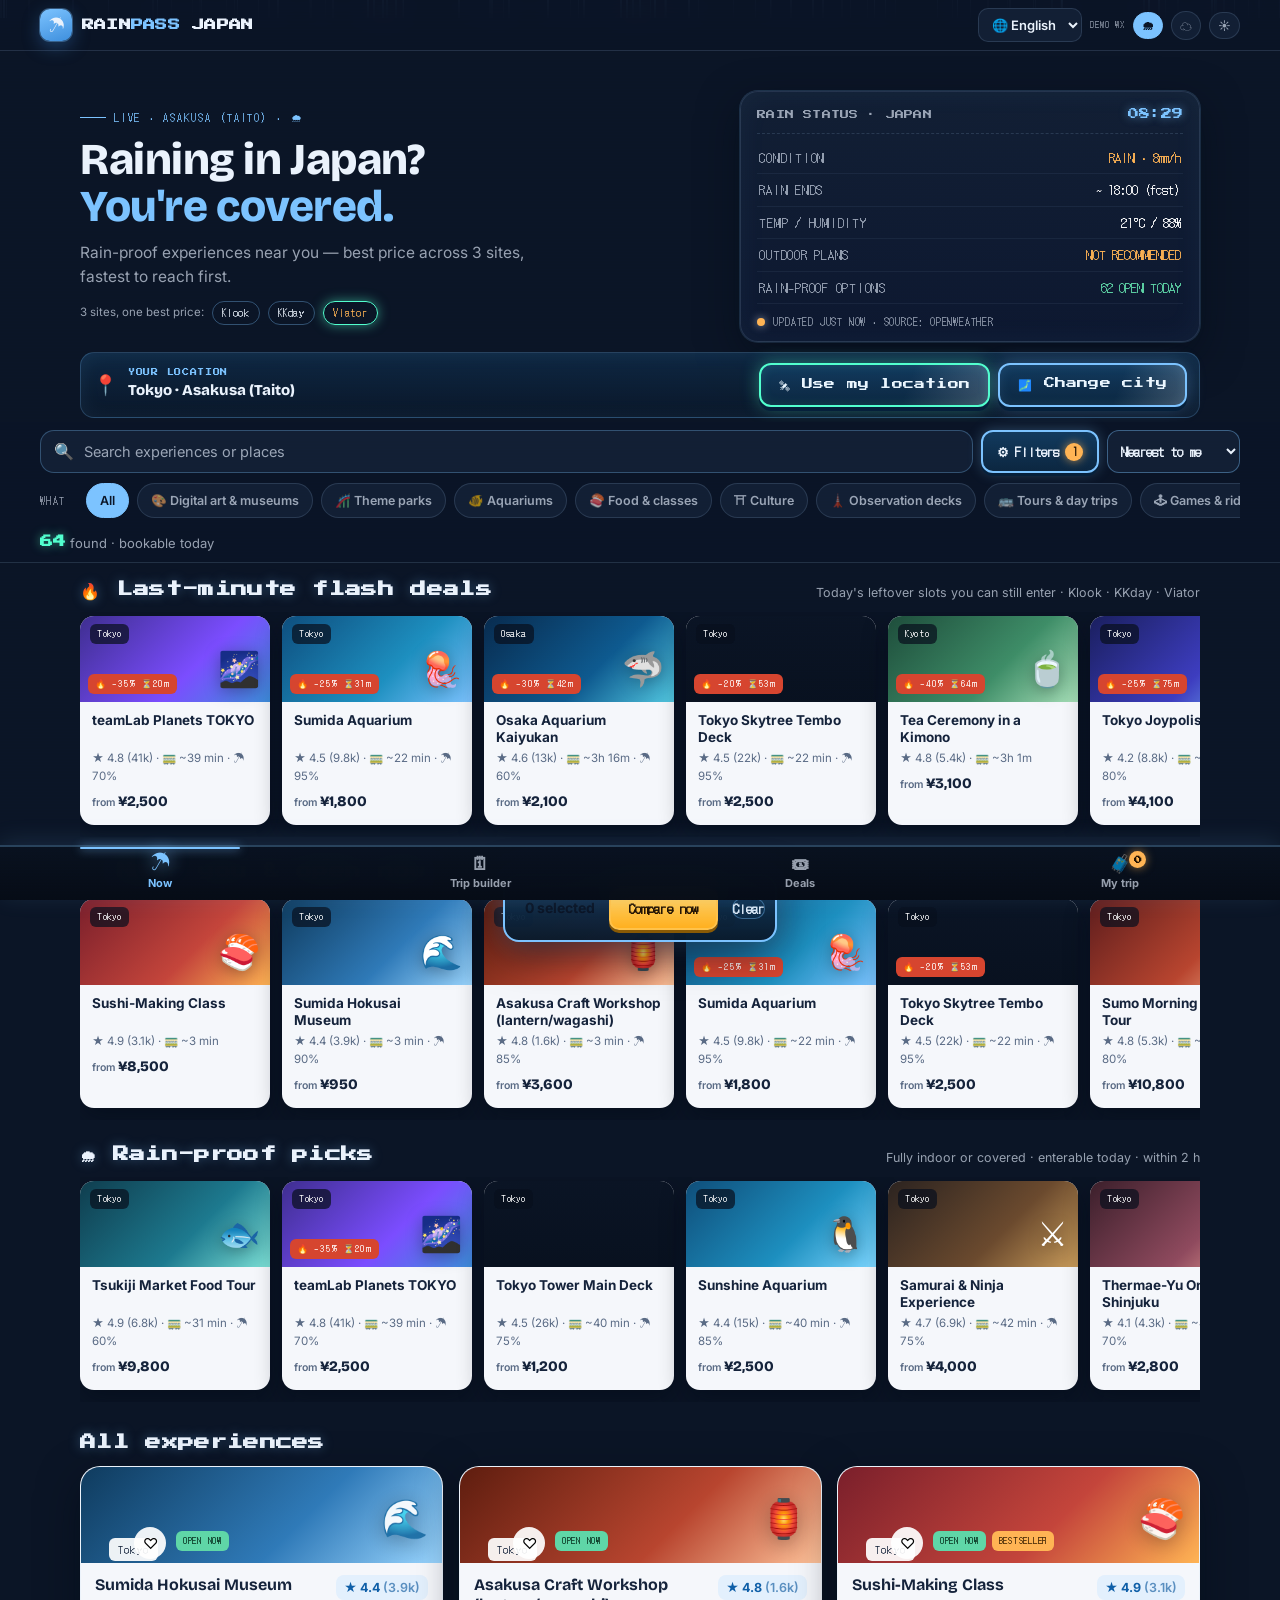
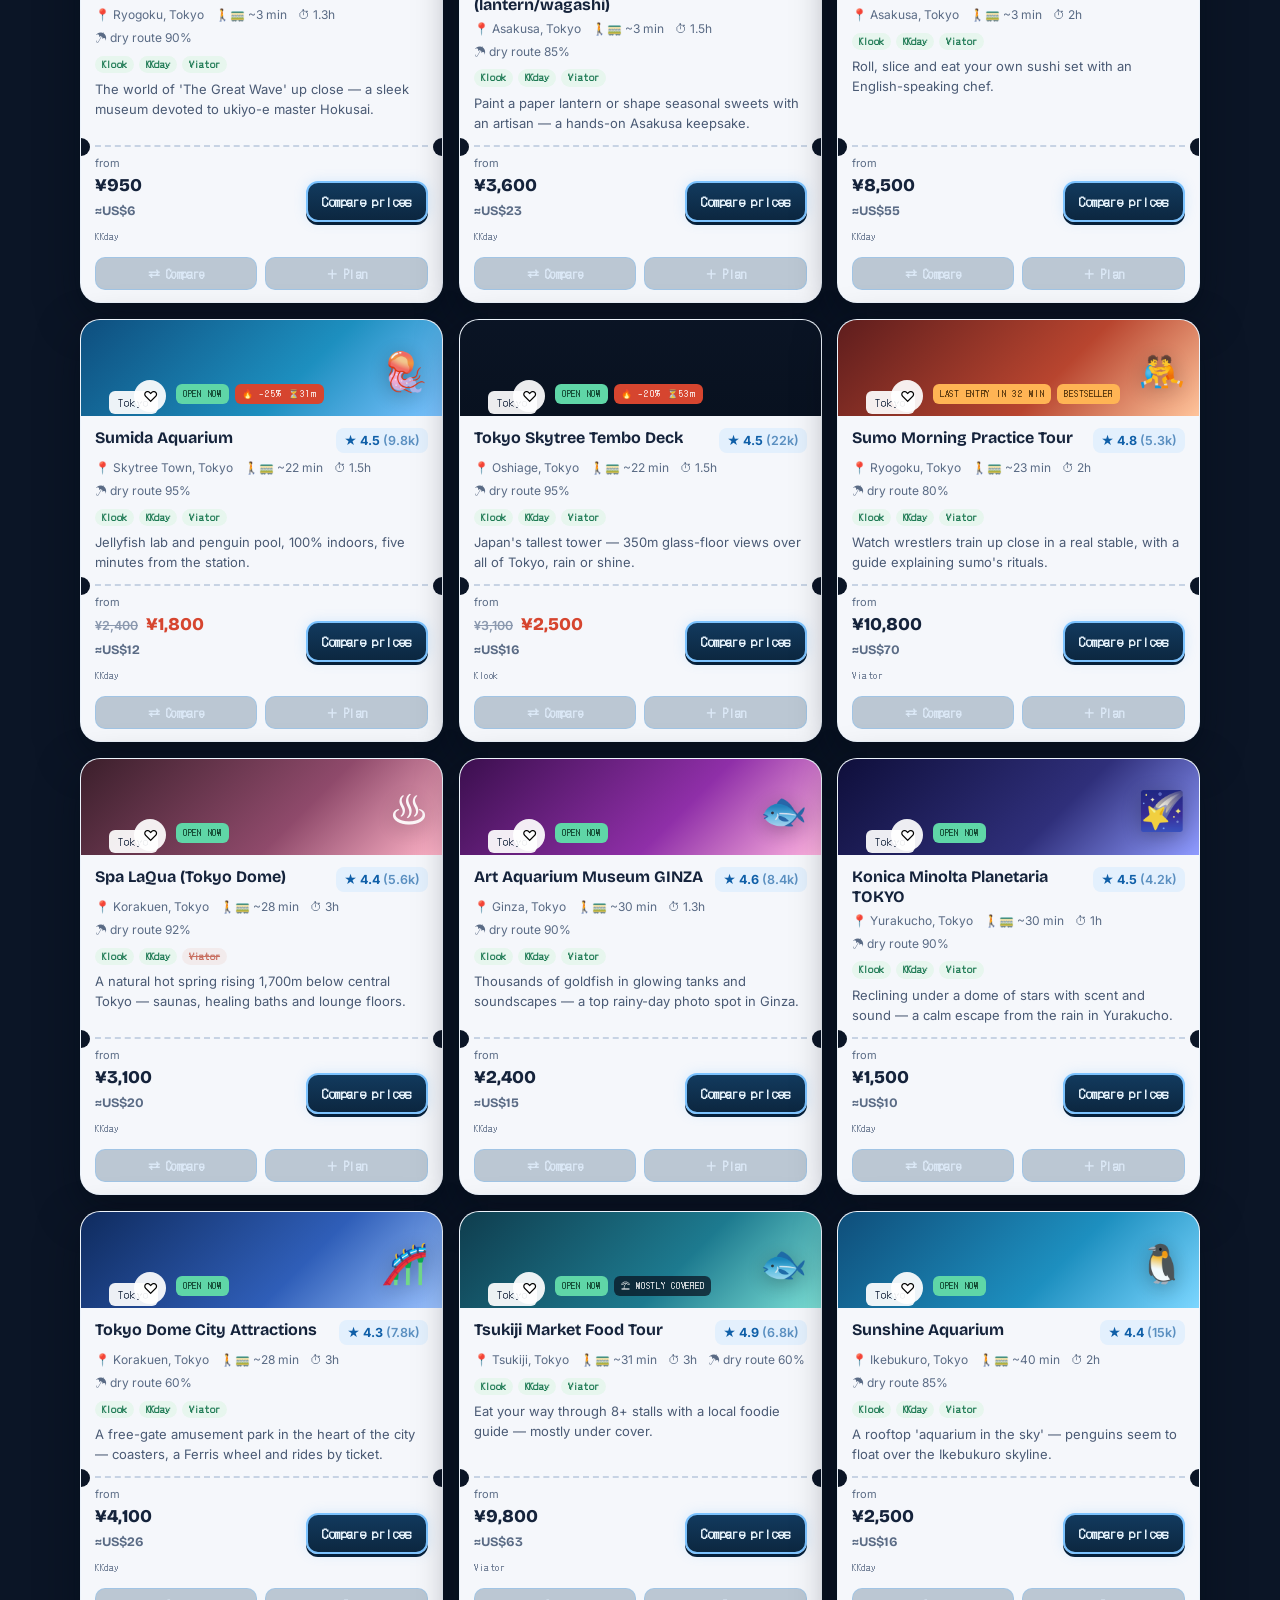
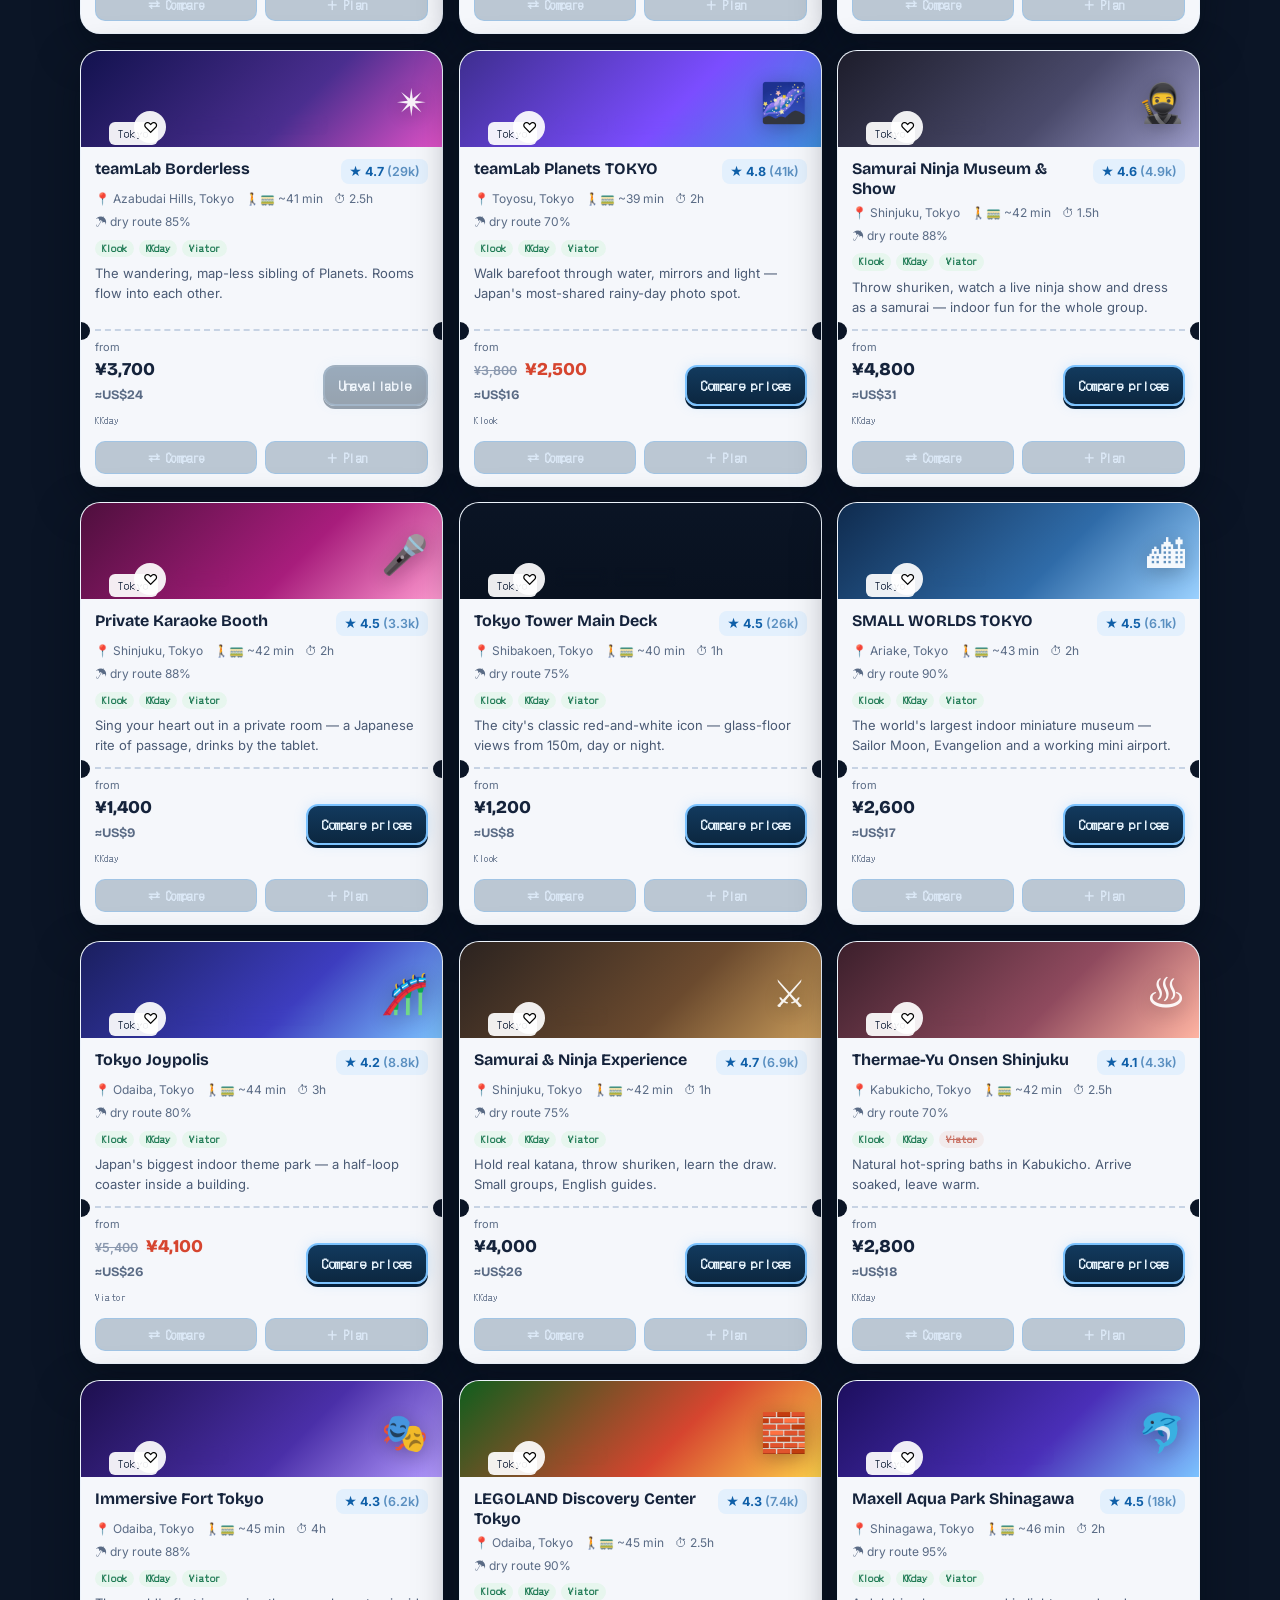
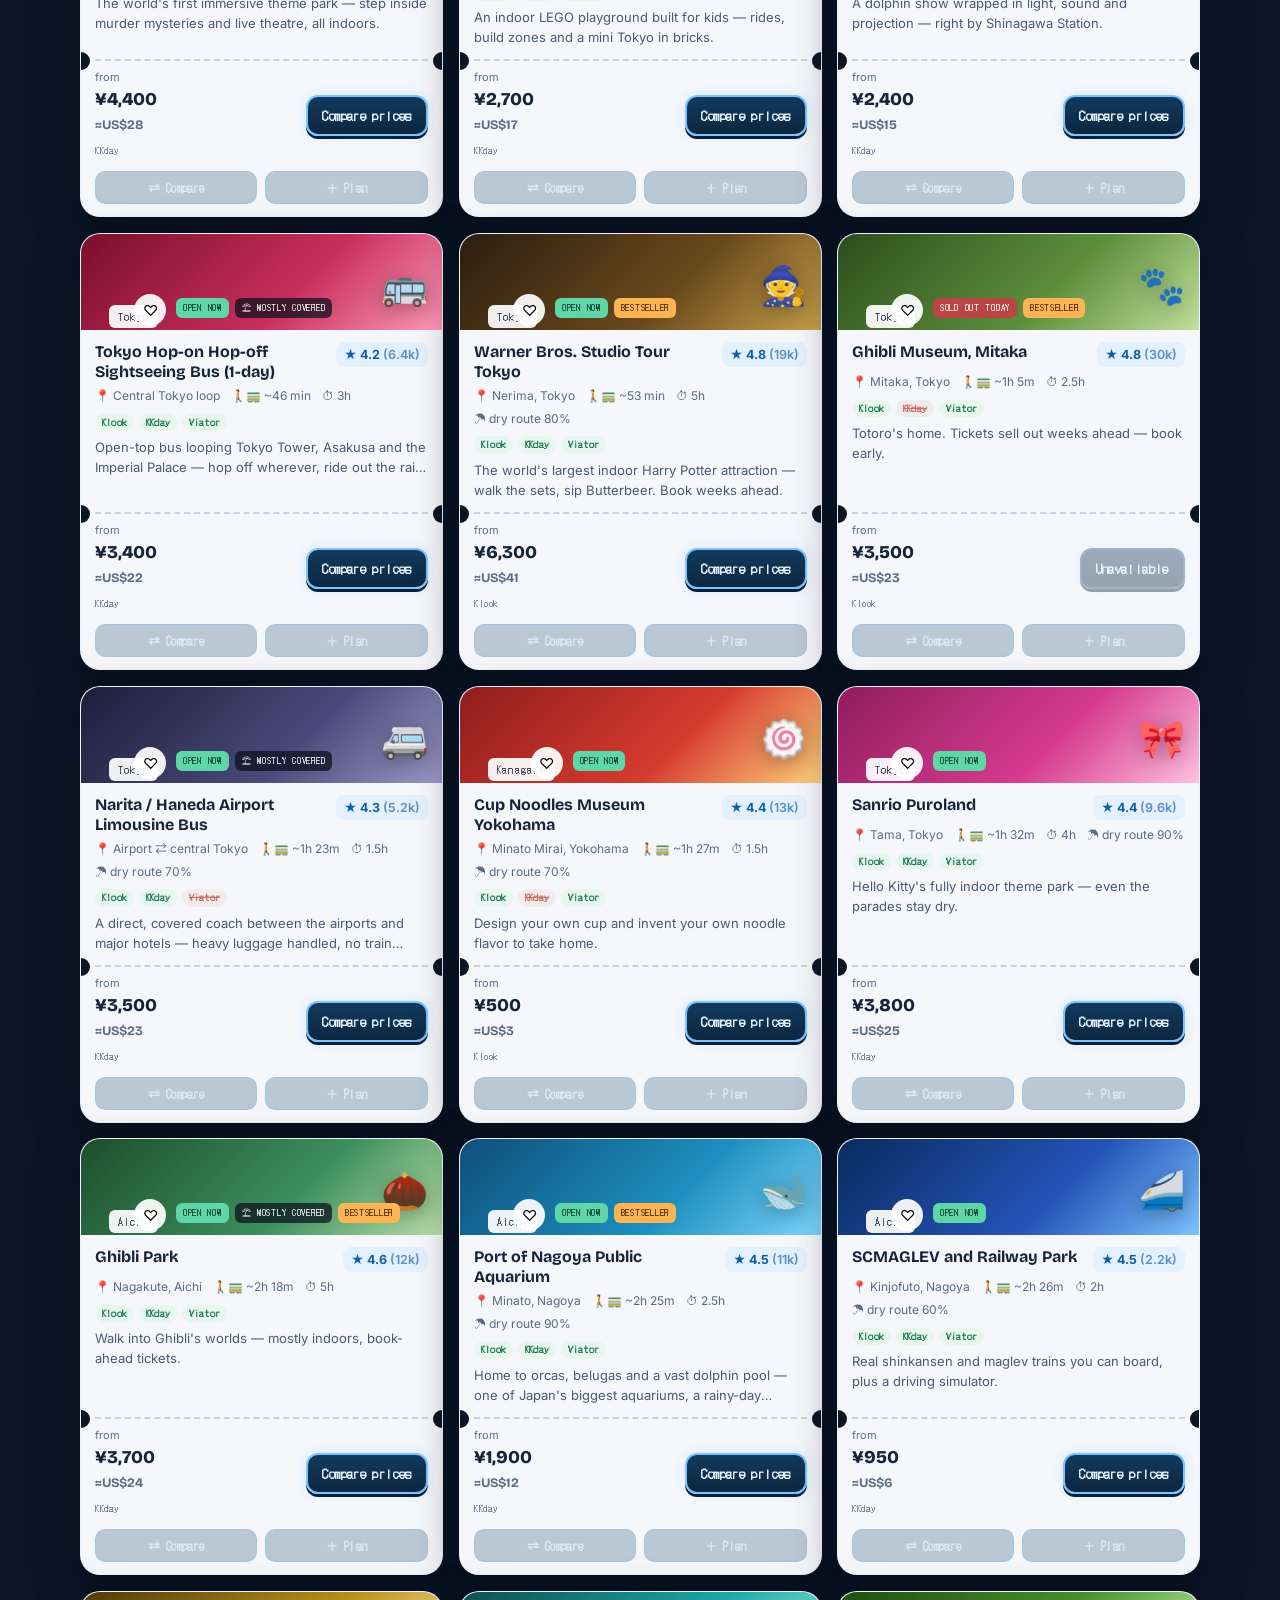
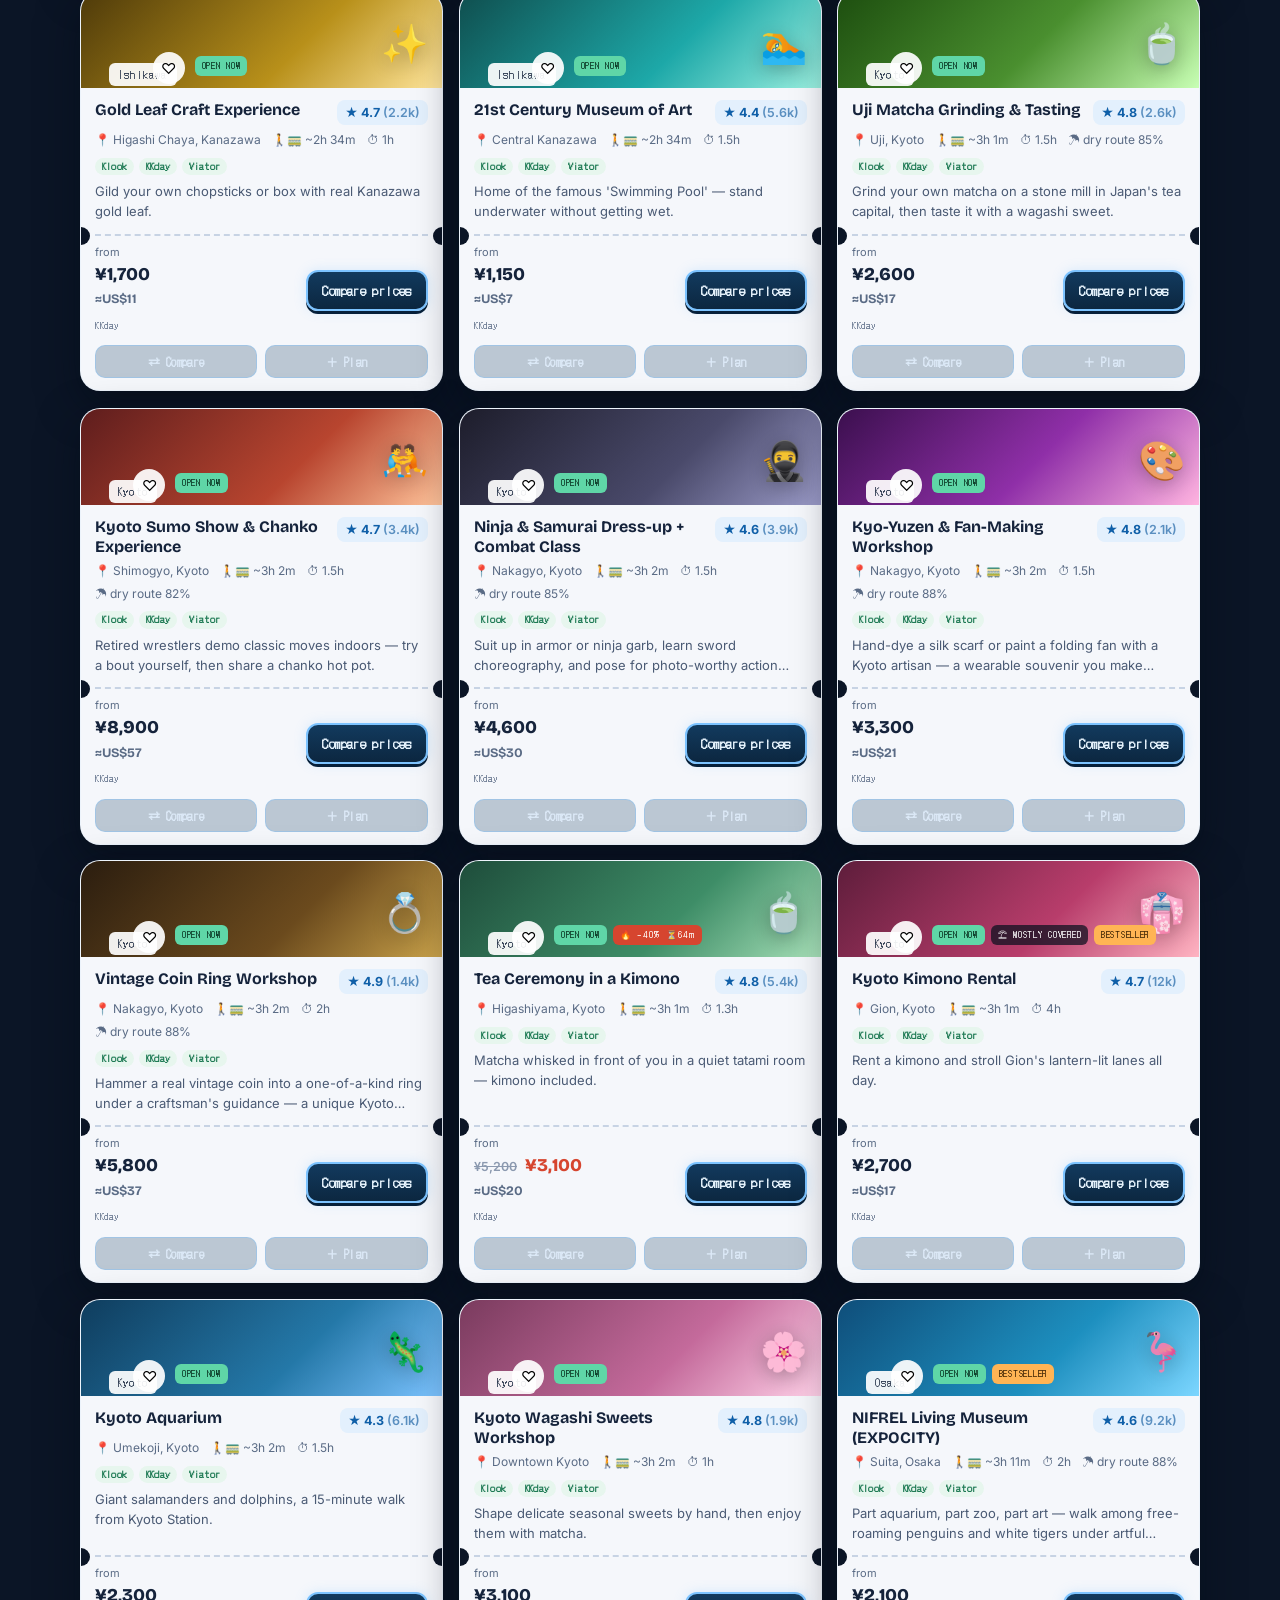
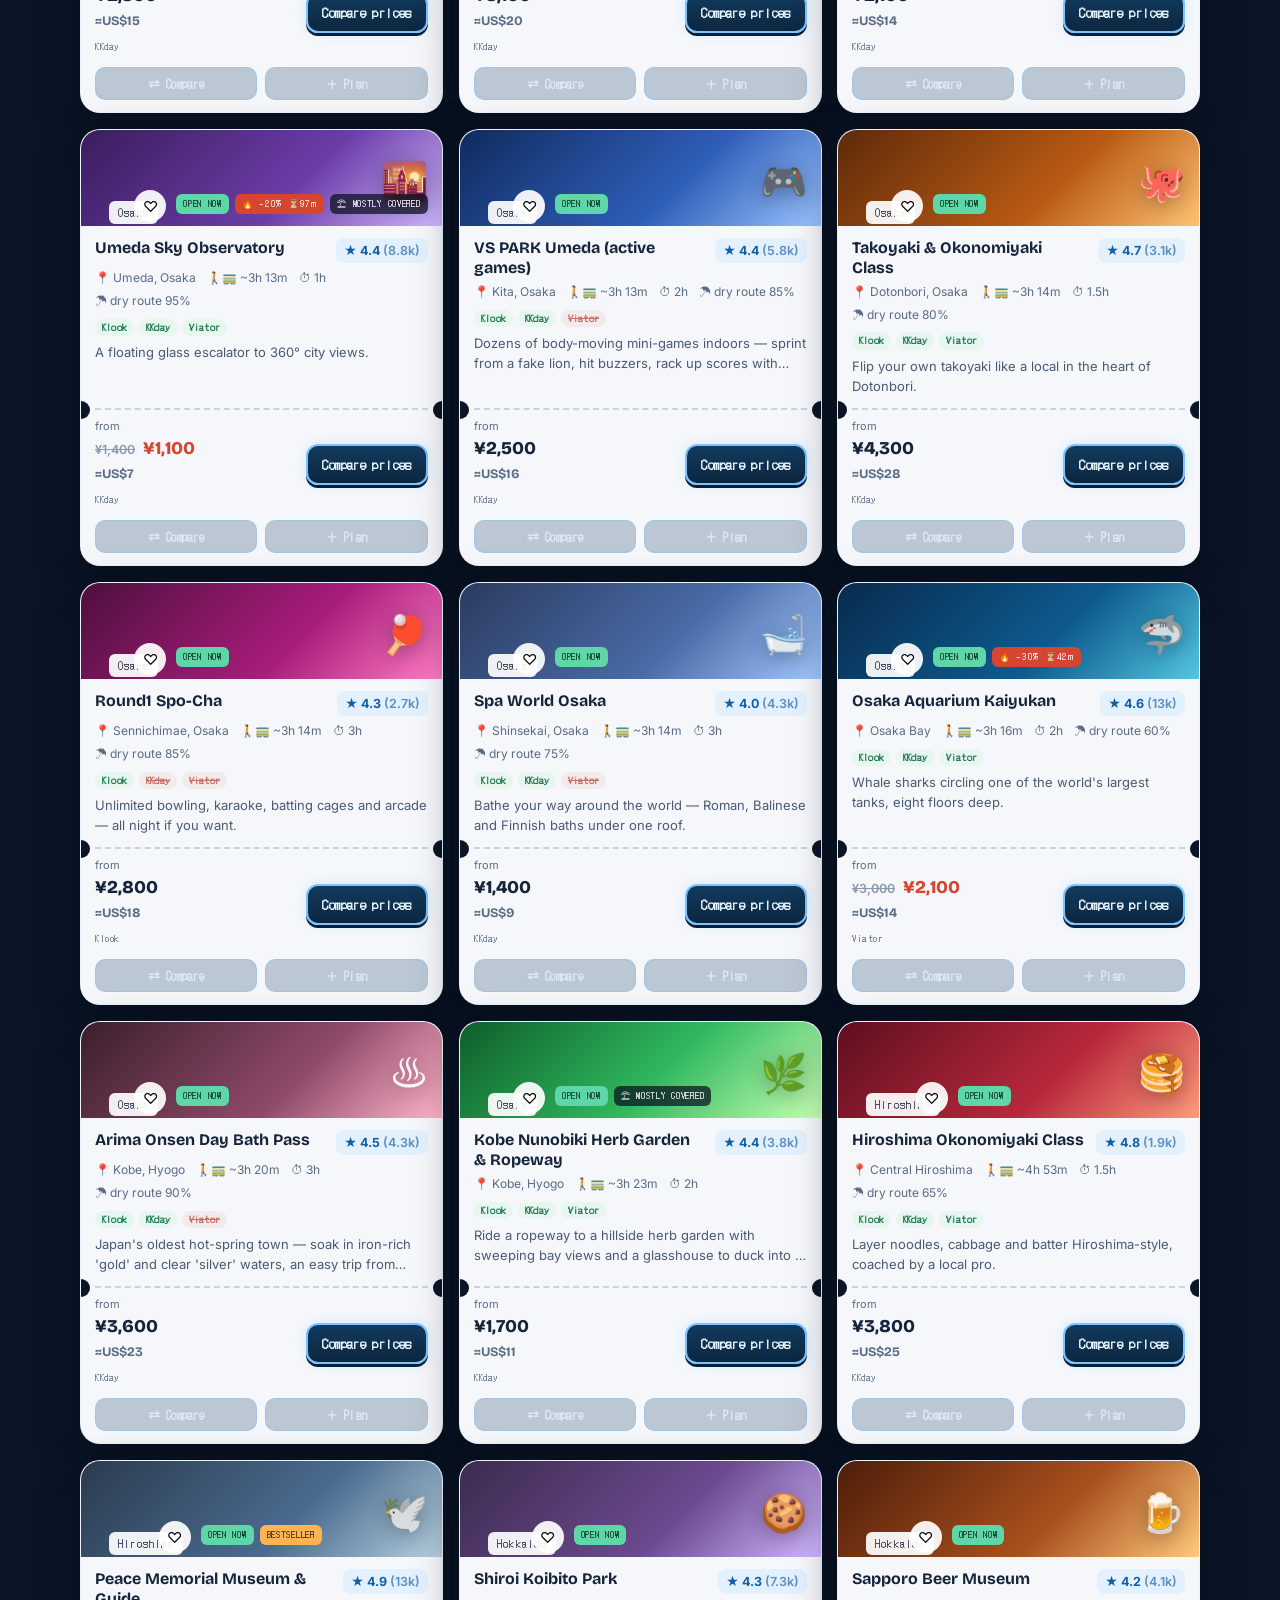
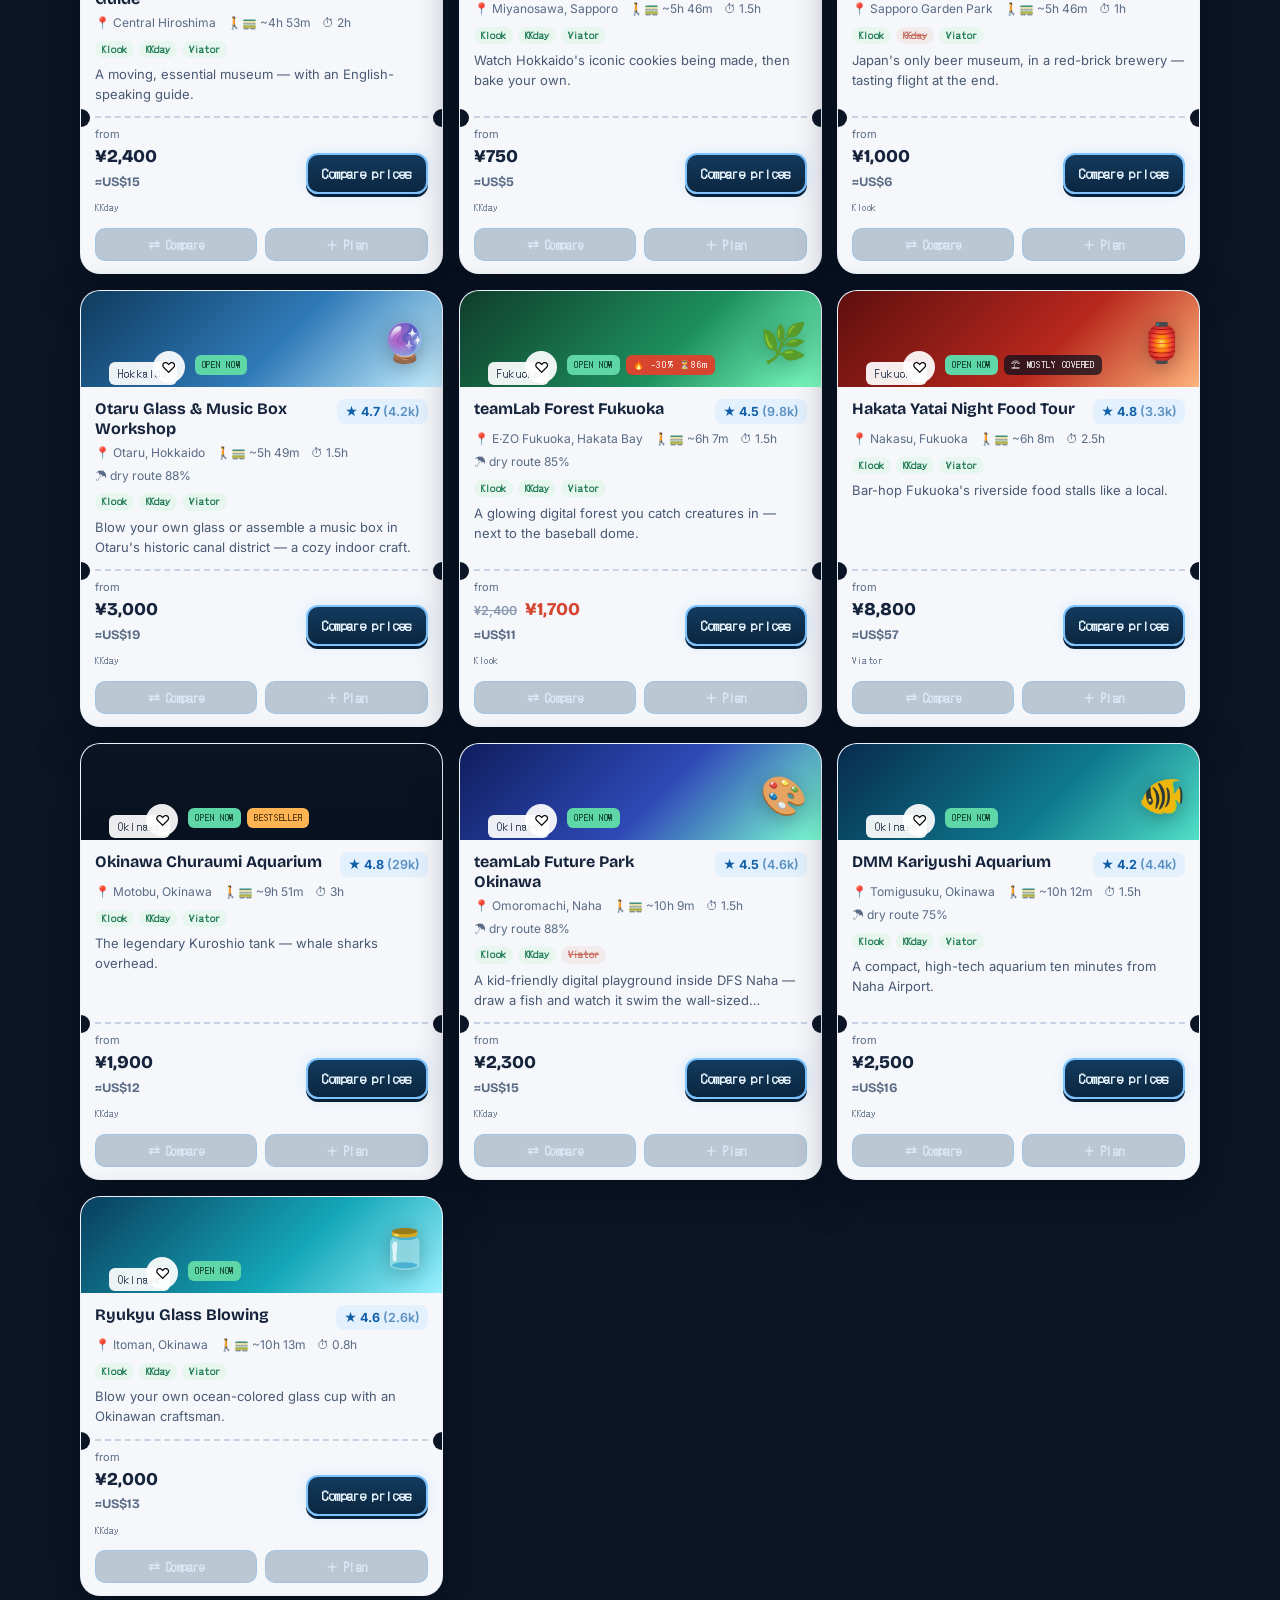
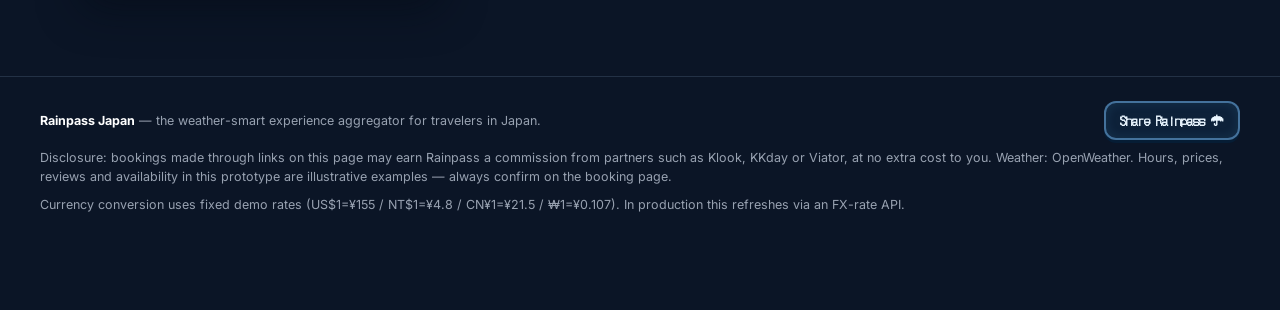
==== index.html @ 470c3bc1 "Rename rainpass-japan-v13.html to index.html" ====
<!DOCTYPE html>
<html lang="en">
<head>
<meta charset="UTF-8">
<meta name="viewport" content="width=device-width, initial-scale=1.0">
<title>Rainpass Japan — rain-smart Japan, one tap away</title>
<meta name="description" content="Japan's weather-smart experience aggregator. Compare prices across Klook, KKday and Viator, sorted nearest-first from where you stand — rain-proof picks first when it pours.">
<link rel="preconnect" href="https://fonts.googleapis.com">
<link rel="preconnect" href="https://fonts.gstatic.com" crossorigin>
<link href="https://fonts.googleapis.com/css2?family=Bricolage+Grotesque:opsz,wght@12..96,400;12..96,600;12..96,700;12..96,800&family=Inter:wght@400;500;600;700&family=DotGothic16&family=Press+Start+2P&family=Noto+Sans+JP:wght@400;700&family=Noto+Sans+TC:wght@400;700&family=Noto+Sans+SC:wght@400;700&family=Noto+Sans+KR:wght@400;700&display=swap" rel="stylesheet">
<style>
:root{
  --ink:#0B1526; --ink-2:#121F34; --ink-3:#1A2A44;
  --paper:#F5F7FB; --rain:#7CC3FF; --rain-deep:#3E8FDD;
  --amber:#FFB454; --mist:rgba(232,241,255,.64);
  --line:rgba(163,196,236,.16); --ok:#5FD6A7; --radius:18px;
  --font-display:"Bricolage Grotesque","Noto Sans JP","Noto Sans TC","Noto Sans SC","Noto Sans KR",system-ui,sans-serif;
  --font-body:"Inter","Noto Sans JP","Noto Sans TC","Noto Sans SC","Noto Sans KR",system-ui,sans-serif;
  --font-board:"DotGothic16",monospace;
}
*{margin:0;padding:0;box-sizing:border-box}
html{scroll-behavior:smooth}
body{font-family:var(--font-body);background:var(--ink);color:#EAF2FC;line-height:1.55;-webkit-font-smoothing:antialiased;overflow-x:hidden}
::selection{background:var(--rain);color:var(--ink)}
a{color:inherit} button{font-family:inherit;cursor:pointer}
:focus-visible{outline:3px solid var(--rain);outline-offset:2px;border-radius:6px}

.topbar{position:sticky;top:0;z-index:60;display:flex;align-items:center;justify-content:space-between;gap:10px;padding:10px clamp(14px,4vw,40px);background:rgba(11,21,38,.85);backdrop-filter:blur(14px);border-bottom:1px solid var(--line)}
.logo{display:flex;align-items:center;gap:10px;text-decoration:none;flex:none}
.logo-mark{width:32px;height:32px;border-radius:10px;flex:none;background:linear-gradient(160deg,var(--rain),var(--rain-deep));display:grid;place-items:center;font-size:17px;box-shadow:0 0 0 1px rgba(124,195,255,.35),0 6px 18px rgba(62,143,221,.35)}
.logo-type{font-family:var(--font-display);font-weight:800;font-size:16px;letter-spacing:.02em;white-space:nowrap}
.logo-type span{color:var(--rain)}
.top-controls{display:flex;align-items:center;gap:8px;flex-wrap:wrap;justify-content:flex-end}
select{background:var(--ink-2);color:#EAF2FC;border:1px solid var(--line);border-radius:10px;padding:7px 9px;font-size:13px;font-weight:600;font-family:inherit;max-width:180px}
.wx-btn{border:1px solid var(--line);background:var(--ink-2);color:var(--mist);padding:6px 9px;border-radius:999px;font-size:13px;font-weight:600;transition:all .18s ease}
.wx-btn[aria-pressed="true"]{background:var(--rain);border-color:var(--rain);color:var(--ink)}
.wx-btn:hover{border-color:var(--rain)}
.demo-label{font-family:var(--font-board);font-size:9px;color:var(--mist);letter-spacing:.12em;text-transform:uppercase}

.hero{position:relative;padding:clamp(30px,5vw,58px) clamp(16px,4vw,40px) clamp(20px,3vw,36px);display:grid;grid-template-columns:minmax(0,1.15fr) minmax(0,.85fr);gap:clamp(24px,4vw,56px);align-items:center;max-width:1200px;margin:0 auto}
@media(max-width:900px){.hero{grid-template-columns:1fr}}
.rain-layer{position:fixed;inset:0;pointer-events:none;z-index:1;overflow:hidden;transition:opacity .8s ease}
.drop{position:absolute;top:-12vh;width:1.5px;height:14vh;background:linear-gradient(to bottom,transparent,rgba(139,197,255,.55));animation:fall linear infinite}
@keyframes fall{to{transform:translateY(115vh)}}
body[data-wx="cloudy"] .rain-layer{opacity:.18}
body[data-wx="clear"] .rain-layer{opacity:0}
@media(prefers-reduced-motion:reduce){.rain-layer{display:none}*{animation-duration:.001s!important;transition-duration:.001s!important}}
.hero-copy{position:relative;z-index:2}
.eyebrow{font-family:var(--font-board);font-size:12px;letter-spacing:.16em;color:var(--rain);text-transform:uppercase;display:flex;align-items:center;gap:8px;margin-bottom:14px}
.eyebrow::before{content:"";width:26px;height:1px;background:var(--rain)}
h1{font-family:var(--font-display);font-weight:800;font-size:clamp(28px,4.6vw,52px);line-height:1.08;letter-spacing:-.01em;margin-bottom:14px}
h1 .wet{color:var(--rain)}
.hero-sub{color:var(--mist);font-size:clamp(14px,1.5vw,17px);max-width:54ch;margin-bottom:18px}
.prov-strip{display:flex;align-items:center;gap:8px;flex-wrap:wrap;font-size:12px;color:var(--mist)}
.prov-pill{font-family:var(--font-board);font-size:10px;letter-spacing:.08em;border:1px solid var(--line);border-radius:999px;padding:4px 10px;color:#EAF2FC}
.prov-pill.hot{border-color:var(--amber);color:var(--amber)}

.board{position:relative;z-index:2;background:linear-gradient(180deg,var(--ink-2),#0D1830);border:1px solid var(--line);border-radius:var(--radius);padding:18px 18px 14px;box-shadow:0 24px 60px rgba(3,9,20,.6),inset 0 1px 0 rgba(163,196,236,.08)}
.board-head{display:flex;justify-content:space-between;align-items:center;padding-bottom:10px;border-bottom:1px dashed var(--line);margin-bottom:8px}
.board-title{font-family:var(--font-board);font-size:12px;letter-spacing:.18em;color:var(--mist)}
.board-clock{font-family:var(--font-board);font-size:16px;color:var(--rain)}
.board-row{display:flex;justify-content:space-between;align-items:baseline;gap:10px;font-family:var(--font-board);font-size:clamp(12px,1.3vw,14px);padding:8px 2px;border-bottom:1px solid rgba(163,196,236,.07);opacity:0;transform:translateY(6px);animation:rowIn .5s ease forwards}
.board-row:nth-child(2){animation-delay:.1s}.board-row:nth-child(3){animation-delay:.2s}
.board-row:nth-child(4){animation-delay:.3s}.board-row:nth-child(5){animation-delay:.4s}
@keyframes rowIn{to{opacity:1;transform:none}}
.board-row .k{color:var(--mist);letter-spacing:.06em}
.board-row .v{color:#fff;text-align:right}
.board-row .v.alert{color:var(--amber)} .board-row .v.good{color:var(--ok)}
.board-foot{margin-top:10px;font-family:var(--font-board);font-size:10px;color:var(--mist);letter-spacing:.08em;display:flex;align-items:center;gap:8px}
.blink{width:8px;height:8px;border-radius:50%;background:var(--amber);animation:blink 1.4s steps(2) infinite;flex:none}
body[data-wx="clear"] .blink{background:var(--ok)}
@keyframes blink{50%{opacity:.15}}

.locbar{position:relative;z-index:2;max-width:1200px;margin:0 auto;padding:0 clamp(16px,4vw,40px) 6px}
.locbar-inner{border:1px solid var(--line);border-radius:var(--radius);background:rgba(18,31,52,.6);padding:12px 14px;display:flex;flex-wrap:wrap;align-items:center;gap:10px}
.loc-current{display:flex;align-items:center;gap:10px;flex:1;min-width:220px}
.loc-pin{font-size:20px}
.loc-txt .lbl{font-family:var(--font-board);font-size:10px;letter-spacing:.14em;color:var(--mist);text-transform:uppercase}
.loc-txt .val{font-family:var(--font-display);font-weight:700;font-size:16px}
.loc-btns{display:flex;gap:8px;flex-wrap:wrap}
.chip{flex:none;border:1px solid var(--line);background:var(--ink-2);color:var(--mist);padding:8px 14px;border-radius:999px;font-size:13px;font-weight:600;transition:all .15s ease}
.chip:hover{border-color:var(--rain)}
.chip[aria-pressed="true"]{background:var(--rain);border-color:var(--rain);color:var(--ink)}
.chip.gps[aria-pressed="true"]{background:var(--ok);border-color:var(--ok);color:#07301F}
.chip.time[aria-pressed="true"],.chip.wxonly[aria-pressed="true"]{background:var(--amber);border-color:var(--amber);color:#231303}
.chip.heart[aria-pressed="true"]{background:#FF6B8A;border-color:#FF6B8A;color:#fff}
.chip.open-loc{background:var(--rain);border-color:var(--rain);color:var(--ink)}

.filters{position:sticky;top:53px;z-index:50;background:rgba(11,21,38,.92);backdrop-filter:blur(14px);border-bottom:1px solid var(--line);padding:10px clamp(16px,4vw,40px)}
.filters-inner{max-width:1200px;margin:0 auto;display:flex;flex-direction:column;gap:8px}
.searchbar{display:flex;align-items:center;gap:10px;background:var(--ink-2);border:1px solid var(--line);border-radius:14px;padding:10px 14px}
.searchbar:focus-within{border-color:var(--rain)}
.searchbar input{flex:1;background:none;border:none;outline:none;color:#EAF2FC;font-size:14.5px;font-family:inherit}
.searchbar input::placeholder{color:var(--mist)}
.chip-row{display:flex;gap:8px;overflow-x:auto;scrollbar-width:none;padding-bottom:2px}
.chip-row::-webkit-scrollbar{display:none}
.chip-set-label{font-family:var(--font-board);font-size:10px;letter-spacing:.14em;color:var(--mist);text-transform:uppercase;flex:none;align-self:center;margin-right:2px;min-width:36px}
.filters-meta{display:flex;justify-content:space-between;align-items:center;gap:10px;flex-wrap:wrap}
.result-count{font-size:13px;color:var(--mist)}
.result-count strong{color:#fff}
.meta-selects{display:flex;gap:10px;align-items:center;flex-wrap:wrap}

/* shelves (GetYourGuide-style rows) */
.shelves{position:relative;z-index:2;max-width:1200px;margin:0 auto;padding:20px clamp(16px,4vw,40px) 0}
.shelf{margin-bottom:22px}
.shelf-head{display:flex;align-items:baseline;justify-content:space-between;margin-bottom:10px}
.shelf-head h2{font-family:var(--font-display);font-weight:800;font-size:clamp(17px,2.2vw,22px)}
.shelf-head .sub{font-size:12.5px;color:var(--mist)}
.shelf-row{display:flex;gap:12px;overflow-x:auto;padding:4px 2px 12px;scrollbar-width:thin;scroll-snap-type:x mandatory}
.scard{scroll-snap-align:start;flex:0 0 205px;background:var(--paper);color:#15233B;border-radius:14px;overflow:hidden;box-shadow:0 10px 26px rgba(3,9,20,.45);cursor:pointer;transition:transform .16s ease}
.scard:hover{transform:translateY(-3px)}
.scard-art{height:86px;position:relative;display:flex;align-items:flex-start;justify-content:space-between;padding:8px 10px;color:#fff}
.scard-art .glyph{font-size:34px;filter:drop-shadow(0 3px 8px rgba(0,0,0,.3));position:absolute;right:10px;bottom:6px}
.scard-body{padding:10px 12px 12px}
.scard-name{font-weight:700;font-size:13.5px;line-height:1.25;display:-webkit-box;-webkit-line-clamp:2;-webkit-box-orient:vertical;overflow:hidden;min-height:34px}
.scard-meta{font-size:11.5px;color:#5A6B85;margin-top:4px}
.scard-price{font-family:var(--font-display);font-weight:800;font-size:14.5px;margin-top:5px}
.scard-price .fr{font-family:var(--font-body);font-weight:600;font-size:10.5px;color:#5A6B85;margin-right:3px}

.deck-head{max-width:1200px;margin:0 auto;position:relative;z-index:2;padding:6px clamp(16px,4vw,40px) 0}
.deck-head h2{font-family:var(--font-display);font-weight:800;font-size:clamp(18px,2.3vw,23px)}
.deck{position:relative;z-index:2;max-width:1200px;margin:0 auto;padding:16px clamp(16px,4vw,40px) 20px;display:grid;grid-template-columns:repeat(auto-fill,minmax(310px,1fr));gap:20px}
.pass{background:var(--paper);color:#15233B;border-radius:16px;overflow:hidden;display:flex;flex-direction:column;box-shadow:0 14px 40px rgba(3,9,20,.5);transition:transform .18s ease,box-shadow .18s ease;position:relative}
.pass:hover{transform:translateY(-4px);box-shadow:0 22px 52px rgba(3,9,20,.65)}
.pass.comparing{outline:3px solid var(--rain)}
.pass-art{height:118px;position:relative;display:flex;align-items:flex-end;padding:12px 14px;color:#fff;cursor:pointer}
.pass-art .glyph{position:absolute;right:14px;top:26px;font-size:44px;opacity:.92;filter:drop-shadow(0 4px 10px rgba(0,0,0,.3))}
.pass-art .pref-tag{position:absolute;left:14px;top:10px;font-family:var(--font-board);font-size:10px;letter-spacing:.12em;background:rgba(255,255,255,.92);color:#15233B;padding:4px 9px;border-radius:6px}
.heart{position:absolute;right:10px;top:8px;width:32px;height:32px;border-radius:50%;border:none;background:rgba(255,255,255,.92);font-size:15px;display:grid;place-items:center;transition:transform .14s ease;z-index:2}
.heart:hover{transform:scale(1.1)}
.heart.on{background:#FF6B8A;color:#fff}
.badges{display:flex;gap:6px;flex-wrap:wrap}
.badge{font-family:var(--font-board);font-size:10px;letter-spacing:.08em;background:rgba(9,16,30,.72);color:#fff;padding:4px 8px;border-radius:6px;backdrop-filter:blur(4px)}
.badge.now{background:var(--ok);color:#07301F}
.badge.hurry{background:var(--amber);color:#3A2102}
.badge.soldout{background:#B44;color:#fff}
.badge.bs{background:var(--amber);color:#3A2102}
.badge.dry{background:#7887A0;color:#fff}
.pass-body{padding:14px 14px 10px;display:flex;flex-direction:column;gap:7px;flex:1}
.pass-top{display:flex;justify-content:space-between;gap:10px;align-items:flex-start;cursor:pointer}
.pass-name{font-family:var(--font-display);font-weight:700;font-size:17px;line-height:1.22}
.pass-alt{font-size:11.5px;color:#7887A0;margin-top:2px}
.rate{flex:none;font-size:12.5px;font-weight:700;color:#0F5FA8;background:#E3F0FD;border-radius:8px;padding:3px 8px;white-space:nowrap}
.rate .rv{font-weight:600;color:#5A8FC0}
.pass-meta{display:flex;flex-wrap:wrap;gap:5px 13px;font-size:12.5px;color:#5A6B85}
.pass-desc{font-size:13.5px;color:#3C4C66}
.fc-line{font-size:12px;color:#1E7A54;font-weight:600}
.perf{position:relative;border-top:2px dashed #C7D3E4;margin:4px 14px 0}
.perf::before,.perf::after{content:"";position:absolute;top:-9px;width:18px;height:18px;border-radius:50%;background:var(--ink)}
.perf::before{left:-23px}.perf::after{right:-23px}
.pass-stub{display:flex;align-items:center;justify-content:space-between;gap:10px;padding:10px 14px 6px}
.stub-price .fr{font-size:11px;color:#5A6B85;display:block}
.stub-price .p{font-family:var(--font-display);font-weight:800;font-size:19px}
.stub-price .pv{font-family:var(--font-board);font-size:9px;letter-spacing:.06em;color:#5A6B85}
.book{display:inline-flex;align-items:center;gap:6px;background:var(--amber);color:#231303;border:none;text-decoration:none;font-weight:700;font-size:13px;padding:10px 15px;border-radius:12px;transition:transform .14s ease,background .14s ease;cursor:pointer}
.book:hover{transform:translateY(-1px);background:#FFC272}
.book.disabled{background:#D7DEE9;color:#8B99AF;pointer-events:none}
.pass-actions{display:flex;gap:8px;padding:4px 14px 14px}
.mini-btn{flex:1;border:1.5px solid #C7D3E4;background:#fff;color:#3C4C66;font-weight:700;font-size:12.5px;padding:8px 6px;border-radius:10px;transition:all .14s ease}
.mini-btn:hover{border-color:var(--rain-deep);color:#0F5FA8}
.mini-btn.active{background:#0F5FA8;border-color:#0F5FA8;color:#fff}
.mini-btn.plan.active{background:#1E7A54;border-color:#1E7A54}
.empty{grid-column:1/-1;text-align:center;padding:60px 20px;color:var(--mist);border:1px dashed var(--line);border-radius:var(--radius)}
.empty strong{color:#fff}

.tray{position:fixed;left:50%;bottom:16px;transform:translate(-50%,120px);z-index:80;background:#fff;color:var(--ink);border-radius:999px;box-shadow:0 16px 44px rgba(0,0,0,.5);padding:10px 10px 10px 20px;display:flex;align-items:center;gap:14px;transition:transform .3s ease;max-width:calc(100vw - 24px)}
.tray.show{transform:translate(-50%,0)}
.tray-label{font-weight:700;font-size:14px;white-space:nowrap}
.tray-btn{background:var(--ink);color:#fff;border:none;font-weight:700;font-size:13.5px;padding:10px 18px;border-radius:999px}
.tray-clear{background:none;border:none;color:#5A6B85;font-weight:600;font-size:13px}

.modal{position:fixed;inset:0;z-index:90;background:rgba(5,10,20,.7);backdrop-filter:blur(6px);display:none;align-items:flex-end;justify-content:center;padding:0}
.modal.open{display:flex}
@media(min-width:760px){.modal{align-items:center;padding:24px}}
.sheet{background:var(--paper);color:#15233B;width:100%;max-width:860px;max-height:88vh;overflow:auto;border-radius:22px 22px 0 0;padding:22px}
@media(min-width:760px){.sheet{border-radius:22px}}
.sheet-head{display:flex;justify-content:space-between;align-items:center;margin-bottom:14px}
.sheet-head h2{font-family:var(--font-display);font-size:20px;font-weight:800}
.x{border:none;background:#E8EDF5;width:34px;height:34px;border-radius:50%;font-size:16px;font-weight:700;flex:none}
table.cmp{width:100%;border-collapse:collapse;font-size:13.5px}
.cmp th,.cmp td{padding:10px 8px;border-bottom:1px solid #DCE4F0;text-align:left;vertical-align:top}
.cmp th:first-child{width:110px;color:#5A6B85;font-family:var(--font-board);font-size:10px;letter-spacing:.1em;text-transform:uppercase;font-weight:400}
.cmp td .nm{font-family:var(--font-display);font-weight:700;font-size:15px}
.cmp .best{background:#E7F6EE;border-radius:8px}
.cmp .bookrow td{border:none;padding-top:14px}

/* detail sheet */
.d-art{height:150px;border-radius:16px;position:relative;display:flex;align-items:flex-end;padding:14px;color:#fff;margin-bottom:14px}
.d-art .glyph{position:absolute;right:18px;top:14px;font-size:64px;filter:drop-shadow(0 6px 14px rgba(0,0,0,.35))}
.d-title{font-family:var(--font-display);font-weight:800;font-size:22px;line-height:1.15}
.d-alt{font-size:12.5px;color:#7887A0;margin-top:2px}
.d-rate{display:flex;align-items:center;gap:10px;margin:8px 0;font-size:13.5px;color:#3C4C66;flex-wrap:wrap}
.d-meta{display:flex;flex-wrap:wrap;gap:8px;margin:8px 0 12px}
.d-meta span{font-size:12.5px;background:#E8EDF5;border-radius:999px;padding:6px 12px;color:#3C4C66;font-weight:600}
.d-desc{font-size:14.5px;color:#26364F;margin-bottom:14px}
.prov-title{font-family:var(--font-board);font-size:11px;letter-spacing:.14em;color:#5A6B85;text-transform:uppercase;margin:14px 0 8px;display:flex;align-items:center;gap:8px}
.prov-title::after{content:"";flex:1;height:1px;background:#DCE4F0}
.prov-row{display:flex;align-items:center;justify-content:space-between;gap:10px;border:1.5px solid #DCE4F0;border-radius:14px;padding:12px 14px;margin-bottom:8px;flex-wrap:wrap}
.prov-row.best{border-color:#5FD6A7;background:#F2FBF6}
.prov-name{font-family:var(--font-display);font-weight:800;font-size:15px;display:flex;align-items:center;gap:8px;flex-wrap:wrap}
.tag{font-family:var(--font-board);font-size:9px;letter-spacing:.08em;border-radius:6px;padding:3px 7px}
.tag.best{background:#5FD6A7;color:#07301F}
.tag.reco{background:#E3F0FD;color:#0F5FA8}
.prov-price{font-family:var(--font-display);font-weight:800;font-size:17px}
.prov-na{color:#8B99AF;font-size:13px;font-weight:600}
.d-actions{display:flex;gap:8px;margin-top:14px}

.plan-fab{position:fixed;right:16px;bottom:16px;z-index:80;background:var(--amber);color:#231303;border:none;border-radius:999px;font-weight:800;font-size:14px;padding:14px 20px;box-shadow:0 12px 34px rgba(255,180,84,.4);display:flex;align-items:center;gap:8px;transition:transform .18s ease}
.plan-fab:hover{transform:translateY(-2px)}
.plan-count{background:#231303;color:var(--amber);border-radius:50%;min-width:22px;height:22px;display:grid;place-items:center;font-size:12px}
.plan-item{display:flex;justify-content:space-between;align-items:center;gap:10px;padding:11px 0;border-bottom:1px solid #DCE4F0}
.plan-item .n{font-weight:700;font-size:14.5px}
.plan-item .s{font-size:12px;color:#5A6B85}
.plan-item button{border:none;background:#F0E3E3;color:#A33;border-radius:8px;padding:6px 10px;font-weight:700;font-size:12px}
.plan-total{display:flex;justify-content:space-between;font-family:var(--font-display);font-weight:800;font-size:17px;padding:14px 0 6px}
.plan-actions{display:flex;gap:10px;margin-top:10px;flex-wrap:wrap}
.plan-actions .btn-primary{box-shadow:none}
.plan-empty{color:#5A6B85;font-size:14px;padding:20px 0;text-align:center}
.btn-primary{display:inline-flex;align-items:center;gap:8px;background:var(--amber);color:#231303;border:none;font-weight:700;font-size:14.5px;padding:13px 22px;border-radius:999px;box-shadow:0 8px 26px rgba(255,180,84,.28);transition:transform .16s ease;text-decoration:none;cursor:pointer}
.btn-primary:hover{transform:translateY(-2px)}
.btn-ghost{display:inline-flex;align-items:center;gap:8px;background:transparent;color:var(--mist);border:1px solid var(--line);font-weight:600;font-size:13.5px;padding:12px 18px;border-radius:999px;transition:all .16s ease;cursor:pointer}
.btn-ghost:hover{border-color:var(--rain);color:#fff}

.gps-row{display:flex;align-items:center;gap:10px;background:#E9F3E9;border:1.5px solid #BBDCC4;border-radius:14px;padding:12px 14px;margin-bottom:16px;width:100%;font-weight:700;font-size:14px;color:#1E5C3A;justify-content:center;cursor:pointer}
.gps-row:hover{background:#DEEFDF}
.region{margin-bottom:16px}
.region h3{font-family:var(--font-board);font-size:11px;letter-spacing:.16em;color:#5A6B85;text-transform:uppercase;margin-bottom:8px;display:flex;align-items:center;gap:8px}
.region h3::after{content:"";flex:1;height:1px;background:#DCE4F0}
.city-grid{display:grid;grid-template-columns:repeat(auto-fill,minmax(150px,1fr));gap:8px}
.city-btn{border:1.5px solid #C7D3E4;background:#fff;border-radius:12px;padding:11px 10px;font-weight:700;font-size:13.5px;color:#26364F;text-align:left;transition:all .14s ease;display:flex;flex-direction:column;gap:2px}
.city-btn .pref{font-size:10.5px;font-weight:600;color:#7887A0}
.city-btn:hover{border-color:var(--rain-deep)}
.city-btn.on{background:#0F5FA8;border-color:#0F5FA8;color:#fff}
.city-btn.on .pref{color:#B9D8F5}

.how{max-width:1200px;margin:0 auto;position:relative;z-index:2;padding:32px clamp(16px,4vw,40px) 10px;display:grid;grid-template-columns:repeat(auto-fit,minmax(240px,1fr));gap:16px}
.how-card{border:1px solid var(--line);border-radius:var(--radius);padding:18px;background:rgba(18,31,52,.6)}
.how-card .k{font-family:var(--font-board);font-size:11px;letter-spacing:.14em;color:var(--rain);margin-bottom:8px;text-transform:uppercase}
.how-card p{font-size:14px;color:var(--mist)}
.share-strip{max-width:1200px;margin:24px auto 0;position:relative;z-index:2;padding:0 clamp(16px,4vw,40px)}
.share-inner{border:1px solid var(--line);border-radius:var(--radius);background:linear-gradient(120deg,rgba(124,195,255,.12),rgba(255,180,84,.08));padding:24px;display:flex;flex-wrap:wrap;align-items:center;justify-content:space-between;gap:16px}
.share-inner h2{font-family:var(--font-display);font-weight:700;font-size:clamp(18px,2.3vw,23px)}
.share-inner p{color:var(--mist);font-size:14px;max-width:48ch}
footer{position:relative;z-index:2;margin-top:44px;border-top:1px solid var(--line);padding:24px clamp(16px,4vw,40px) 90px;color:var(--mist);font-size:12.5px}
.foot-inner{max-width:1200px;margin:0 auto;display:flex;flex-direction:column;gap:8px}
.toast{position:fixed;left:50%;bottom:80px;transform:translate(-50%,20px);background:#fff;color:var(--ink);font-weight:600;font-size:14px;padding:12px 20px;border-radius:999px;box-shadow:0 12px 32px rgba(0,0,0,.4);opacity:0;pointer-events:none;transition:all .25s ease;z-index:99;max-width:88vw;text-align:center}
.toast.show{opacity:1;transform:translate(-50%,0)}

/* ===== v5: tab bar ===== */
.tabbar{position:fixed;left:0;right:0;bottom:0;z-index:85;display:flex;background:rgba(11,21,38,.97);backdrop-filter:blur(16px);border-top:1px solid var(--line);padding-bottom:env(safe-area-inset-bottom)}
.tab-btn{flex:1;padding:9px 4px 11px;background:none;border:none;color:var(--mist);font-weight:700;font-size:11.5px;display:flex;flex-direction:column;gap:3px;align-items:center;position:relative;transition:color .15s ease}
.tab-btn .ic{font-size:19px;line-height:1}
.tab-btn[aria-selected="true"]{color:var(--rain)}
.tab-btn[aria-selected="true"]::after{content:"";position:absolute;top:0;left:25%;right:25%;height:2px;background:var(--rain);border-radius:2px}
.tb-badge{position:absolute;top:4px;right:calc(50% - 26px);background:var(--amber);color:#231303;font-size:10px;font-weight:800;min-width:17px;height:17px;border-radius:9px;display:grid;place-items:center;padding:0 4px}
.tabpane{padding-bottom:16px}
.tray{bottom:78px}
.toast{bottom:132px}

/* ===== v5: plan-ahead tab ===== */
.pa-wrap{max-width:1200px;margin:0 auto;padding:26px clamp(16px,4vw,40px) 0}
.pa-head h2{font-family:var(--font-display);font-weight:800;font-size:clamp(22px,3.4vw,34px);margin-bottom:8px}
.pa-head p{color:var(--mist);font-size:14.5px;max-width:64ch;margin-bottom:16px}
.ranking{max-width:1200px;margin:0 auto;padding:6px clamp(16px,4vw,40px) 10px;display:grid;grid-template-columns:repeat(auto-fill,minmax(330px,1fr));gap:10px}
.rank-item{display:flex;align-items:center;gap:12px;background:var(--paper);color:#15233B;border-radius:14px;padding:10px 14px 10px 10px;cursor:pointer;box-shadow:0 8px 22px rgba(3,9,20,.4);transition:transform .14s ease}
.rank-item:hover{transform:translateY(-2px)}
.rank-no{font-family:var(--font-display);font-weight:800;font-size:19px;width:30px;text-align:center;color:#8B99AF;flex:none}
.rank-item.top3 .rank-no{color:#D98E04}
.rank-art{width:54px;height:54px;border-radius:12px;flex:none;display:grid;place-items:center;font-size:25px;color:#fff}
.rank-main{flex:1;min-width:0}
.rank-name{font-weight:700;font-size:14px;line-height:1.25;display:-webkit-box;-webkit-line-clamp:2;-webkit-box-orient:vertical;overflow:hidden}
.rank-meta{font-size:11.5px;color:#5A6B85;margin-top:2px;white-space:nowrap;overflow:hidden;text-overflow:ellipsis}
.rank-price{font-family:var(--font-display);font-weight:800;font-size:14.5px;flex:none;text-align:right}
.rank-price .fr{display:block;font-family:var(--font-body);font-weight:600;font-size:9.5px;color:#5A6B85}

/* ===== v5: trip tab ===== */
.trip-wrap{max-width:820px;margin:0 auto;padding:26px clamp(16px,4vw,40px) 0}
.trip-card{background:var(--paper);color:#15233B;border-radius:18px;padding:18px;box-shadow:0 14px 40px rgba(3,9,20,.5)}
.trip-top{display:flex;justify-content:space-between;align-items:center;gap:10px;flex-wrap:wrap;margin-bottom:10px}
.start-chip{display:inline-flex;align-items:center;gap:7px;background:#E3F0FD;color:#0F5FA8;font-weight:700;font-size:13px;border-radius:999px;padding:8px 14px}
.leg{display:flex;align-items:center;gap:8px;color:#5A8FC0;font-size:12.5px;font-weight:600;padding:4px 0 4px 14px}
.leg::before{content:"┊";color:#B9CBE0}
.trip-empty{color:#5A6B85;font-size:14px;padding:26px 0;text-align:center}
.wish-note{color:var(--mist);font-size:13.5px;padding:4px clamp(16px,4vw,40px) 14px;max-width:1200px;margin:0 auto}

/* ===== v5: two-step location sheet ===== */
.loc-step-head{display:flex;align-items:center;gap:10px;margin:4px 0 10px}
.loc-step-head h3{font-family:var(--font-board);font-size:11px;letter-spacing:.14em;color:#5A6B85;text-transform:uppercase;flex:1}
.back-btn{border:1.5px solid #C7D3E4;background:#fff;color:#26364F;font-weight:700;font-size:12.5px;border-radius:999px;padding:7px 13px}
.back-btn:hover{border-color:var(--rain-deep)}
.pref-count{font-size:10.5px;font-weight:600;color:#7887A0}


/* ===== v6: trip wizard ===== */
.wz-card{background:var(--paper);color:#15233B;border-radius:18px;padding:18px;box-shadow:0 14px 40px rgba(3,9,20,.5);display:flex;flex-direction:column;gap:15px}
.wz-row{display:flex;flex-direction:column;gap:8px}
.wz-lab{font-family:var(--font-board);font-size:10px;letter-spacing:.14em;color:#5A6B85;text-transform:uppercase}
.wz-chips{display:flex;gap:8px;flex-wrap:wrap}
.wz-chips .chip{background:#fff;border:1.5px solid #C7D3E4;color:#26364F;text-align:left}
.wz-chips .chip[aria-pressed="true"]{background:#0F5FA8;border-color:#0F5FA8;color:#fff}
.chip-sub{display:block;font-size:9.5px;font-weight:600;opacity:.8;margin-top:1px}
.wz-go-row{display:flex;gap:10px;flex-wrap:wrap;align-items:center}

/* ===== v6: itinerary timeline ===== */
.itin-day{background:var(--paper);color:#15233B;border-radius:18px;padding:16px 18px;margin-bottom:14px;box-shadow:0 14px 40px rgba(3,9,20,.5)}
.itin-day-head{display:flex;justify-content:space-between;align-items:center;gap:10px;flex-wrap:wrap;border-bottom:2px dashed #C7D3E4;padding-bottom:10px;margin-bottom:4px}
.itin-day-head h3{font-family:var(--font-display);font-weight:800;font-size:17px}
.transfer{display:inline-flex;gap:6px;align-items:center;background:#FFF3E0;color:#8F5A04;font-weight:700;font-size:12px;border-radius:999px;padding:6px 12px;margin:6px 0 4px}
.tl-row{display:grid;grid-template-columns:50px minmax(0,1fr) auto;gap:10px;align-items:center;padding:9px 0;border-bottom:1px solid #E4EAF3}
.tl-time{font-family:var(--font-board);font-size:11.5px;color:#0F5FA8;line-height:1.4}
.tl-name{font-weight:700;font-size:14px;line-height:1.25}
.tl-sub{font-size:11.5px;color:#5A6B85;margin-top:1px}
.tl-acts{display:flex;gap:6px;flex:none}
.tl-btn{border:1.5px solid #C7D3E4;background:#fff;border-radius:8px;font-size:12px;font-weight:800;color:#3C4C66;padding:6px 9px;cursor:pointer}
.tl-btn:hover{border-color:var(--rain-deep);color:#0F5FA8}
.tl-leg{display:flex;gap:8px;align-items:center;color:#5A8FC0;font-size:12px;font-weight:600;padding:4px 0 4px 50px}
.tl-leg.lunch{color:#8F5A04}
.itin-day-foot{display:flex;justify-content:space-between;align-items:baseline;gap:10px;font-family:var(--font-display);font-weight:800;font-size:15px;padding-top:10px;flex-wrap:wrap}
.itin-day-foot .pp{font-family:var(--font-body);font-weight:600;font-size:12px;color:#5A6B85}
.day-actions{display:flex;gap:8px;flex-wrap:wrap;padding-top:10px}
.day-actions .tl-btn{font-weight:700}
.itin-total-card{background:linear-gradient(120deg,rgba(124,195,255,.14),rgba(255,180,84,.10));border:1px solid var(--line);border-radius:18px;padding:18px;display:flex;justify-content:space-between;align-items:center;gap:14px;flex-wrap:wrap;margin-bottom:14px}
.itin-total-card .big{font-family:var(--font-display);font-weight:800;font-size:clamp(20px,3vw,28px)}
.itin-total-card .sub{color:var(--mist);font-size:13px}
.swap-list{display:flex;flex-direction:column;gap:8px}


/* ===== v7 ===== */
.fx{font-size:.72em;font-weight:700;color:#5A6B85;white-space:nowrap}
.stub-price .fx{display:block;margin-top:1px}
.est-note{flex-basis:100%;font-size:11.5px;color:var(--mist);padding-top:2px}

/* ===== v9 ===== */
.wz-hint{font-size:11px;color:#5A6B85}
.wz-card select{background:#fff;color:#26364F;border:1.5px solid #C7D3E4;max-width:230px}
.tl-leg.flight{color:#0F5FA8;font-weight:800}
.tl-leg.warn{color:#B3372F;font-weight:700}

/* ===== v10 ===== */
.strike{text-decoration:line-through;color:#8B99AF;font-weight:600;font-size:.78em;margin-right:4px}
.prov-price.flash,.p.flash{color:#D6452F}
.idline a{text-decoration:none}

/* ================================================================
   v11 SKIN — calm, spacious, first-glance usable
   ================================================================ */
.topbar{padding:8px clamp(14px,4vw,40px)}
.logo-type{font-size:15px}
.wx-btn{padding:5px 8px;font-size:12px}
.demo-label{font-size:8.5px}

.hero{padding:clamp(22px,4vw,40px) clamp(16px,4vw,40px) 10px;gap:clamp(20px,3vw,44px)}
h1{font-size:clamp(26px,4vw,44px);margin-bottom:10px}
.hero-sub{font-size:clamp(13.5px,1.4vw,15.5px);margin-bottom:12px;max-width:46ch}
.eyebrow{margin-bottom:10px;font-size:11px}
.prov-strip{font-size:11.5px}
.prov-pill{padding:3px 9px}
.board{padding:14px 16px 12px}
.board-row{font-size:clamp(11px,1.2vw,12.5px);padding:6px 2px}
.board-clock{font-size:14px}

.locbar{padding:0 clamp(16px,4vw,40px) 4px}
.locbar-inner{border:none;background:transparent;padding:4px 0;gap:8px}
.loc-txt .val{font-size:15px}
.loc-txt .lbl{font-size:9px}
.chip{padding:7px 13px;font-size:12.5px}

.filters{top:49px;padding:8px clamp(16px,4vw,40px)}
.toolbar{display:flex;gap:8px;align-items:stretch}
.toolbar .searchbar{flex:1;padding:8px 13px;margin:0}
.flt-btn{flex:none;display:inline-flex;align-items:center;gap:6px;border:1px solid var(--line);background:var(--ink-2);color:#EAF2FC;border-radius:12px;padding:0 14px;font-weight:700;font-size:13px;cursor:pointer}
.flt-btn:hover{border-color:var(--rain)}
#fltCount{background:var(--amber);color:#231303;border-radius:999px;font-size:10.5px;font-weight:800;min-width:18px;height:18px;display:none;place-items:center;padding:0 5px}
#fltCount.on{display:grid}
.toolbar select{border-radius:12px}
.filters .chip-row{padding-top:2px}
.result-line{font-size:12px;color:var(--mist);padding-top:4px}
.result-line strong{color:#fff}

/* filter sheet */
.flt-sec{margin-bottom:16px}
.flt-sec .wz-lab{display:block;margin-bottom:8px}
#timeRow{display:flex;flex-wrap:wrap;gap:8px}
#timeRow .chip{background:#fff;border:1.5px solid #C7D3E4;color:#26364F}
#timeRow .chip[aria-pressed="true"]{background:#0F5FA8;border-color:#0F5FA8;color:#fff}
#timeRow .chip.wxonly[aria-pressed="true"]{background:var(--amber);border-color:var(--amber);color:#231303}
#timeRow .chip.heart[aria-pressed="true"]{background:#FF6B8A;border-color:#FF6B8A;color:#fff}
#timeRow .chip-set-label{display:none}
.flt-note{font-size:11.5px;color:#5A6B85;margin-top:4px}
.flt-foot{display:flex;gap:10px;margin-top:6px}
.flt-sec select{background:#fff;color:#26364F;border:1.5px solid #C7D3E4}

/* cards: calmer */
.deck{gap:16px;padding-top:12px}
.pass{border-radius:20px}
.pass-art{height:96px}
.pass-art .glyph{font-size:38px;top:22px}
.badge{font-size:9px;padding:3px 7px}
.pass-body{padding:12px 14px 8px;gap:6px}
.pass-name{font-size:16px}
.pass-desc{font-size:13px;color:#4A5A74;display:-webkit-box;-webkit-line-clamp:2;-webkit-box-orient:vertical;overflow:hidden}
.pass-meta{font-size:12px;gap:4px 11px}
.pass-stub{padding:8px 14px 4px}
.stub-price .p{font-size:18px}
.book{font-size:12.5px;padding:9px 14px}
.pass-actions{padding:4px 14px 12px}
.mini-btn{font-size:12px;padding:7px 6px}
.scard{flex:0 0 190px}
.shelf-head h2{font-size:clamp(16px,2vw,20px)}
.shelves{padding-top:14px}
.deck-head h2{font-size:clamp(17px,2.1vw,21px)}

/* wizard: stepper */
.step-h{font-family:var(--font-board);font-size:11px;letter-spacing:.16em;color:#0F5FA8;text-transform:uppercase;display:flex;align-items:center;gap:10px;margin:2px 0 -4px}
.step-h::after{content:"";flex:1;height:1px;background:#DCE4F0}
.wz-card{gap:16px}
details.wz-details{border:1.5px dashed #C7D3E4;border-radius:14px;padding:10px 14px}
details.wz-details summary{cursor:pointer;font-weight:700;font-size:13.5px;color:#26364F;list-style:none;display:flex;align-items:center;gap:8px}
details.wz-details summary::before{content:"▸";transition:transform .15s ease}
details.wz-details[open] summary::before{transform:rotate(90deg)}
details.wz-details[open] summary{margin-bottom:12px}
details.wz-details .wz-row{margin-top:8px}
#wzGo{font-size:15px;padding:14px 26px}

.tab-btn{font-size:11px;padding:8px 4px 10px}
.tab-btn .ic{font-size:18px}
footer{padding-bottom:96px}


.wz-sel{background:#fff;color:#26364F;border:1.5px solid #C7D3E4;border-radius:10px;padding:8px 10px;font-weight:700;max-width:150px}

/* ===== v13: provider availability ===== */
.prov-avail{display:flex;gap:5px;margin-top:2px}
.prov-avail .pa{font-size:9.5px;font-weight:800;letter-spacing:.02em;padding:2px 7px;border-radius:999px;line-height:1.4}
.prov-avail .pa.on{background:#E7F6EE;color:#1E7A54}
.prov-avail .pa.off{background:#F2E7E7;color:#B9432F;text-decoration:line-through;opacity:.75}
.prov-row.na{opacity:.72}
.prov-row.na .prov-na{color:#B9432F;font-weight:700}

/* ===== v14: photo slots ===== */
.art-scrim{position:absolute;inset:0;background:linear-gradient(180deg,rgba(6,14,26,.12),rgba(6,14,26,.55));pointer-events:none;z-index:1}
.scard-art,.pass-art,.d-art{background-color:#0B1526}
.pass-art .pref-tag,.pass-art .badges,.pass-art .heart,.scard-art .badge,.d-art .badges,.d-art .d-title-in{position:relative;z-index:2}

/* ================================================================
   v14 — GAME UI SKIN (retro pixel × modern neon)
   ================================================================ */
:root{
  --neon:#7CC3FF; --neon-2:#52FFCE; --hot:#FF5FA2; --gold:#FFC24A;
  --scan:rgba(124,195,255,.04); --pixel:'Press Start 2P',var(--font-board);
}
/* subtle CRT scanlines over the whole page */
body::after{content:"";position:fixed;inset:0;pointer-events:none;z-index:200;
  background:repeating-linear-gradient(180deg,transparent 0,transparent 2px,var(--scan) 3px,var(--scan) 3px);
  mix-blend-mode:overlay;opacity:.5}

/* pixel-styled board titles & section heads */
.logo-type,.board-title,.deck-head h2,.shelf-head h2,.pa-head h2,.step-h{
  font-family:var(--pixel);letter-spacing:.02em;line-height:1.5}
.logo-type{font-size:12px}
.logo-type span{color:var(--neon)}
.deck-head h2,.shelf-head h2{font-size:clamp(12px,1.7vw,16px);text-shadow:0 0 12px rgba(124,195,255,.35)}
.pa-head h2{font-size:clamp(14px,2.4vw,22px);text-shadow:0 0 16px rgba(124,195,255,.4)}
.board-title{font-size:9px}

/* animated logo mark — arcade coin spin on hover */
.logo-mark{animation:coinIdle 4s ease-in-out infinite;transition:transform .3s ease}
.logo:hover .logo-mark{animation:coinSpin .7s linear infinite}
@keyframes coinIdle{0%,92%,100%{transform:rotateY(0)}96%{transform:rotateY(180deg)}}
@keyframes coinSpin{to{transform:rotateY(360deg)}}

/* ===== GAME CTA BUTTONS (glowing, chunky, pressable) ===== */
.gbtn{position:relative;font-family:var(--pixel);font-size:11px;letter-spacing:.02em;
  border:2px solid var(--neon);border-radius:12px;color:#EAF6FF;
  background:linear-gradient(180deg,#123a5e,#0c2740);
  padding:13px 18px;cursor:pointer;text-transform:none;
  box-shadow:0 4px 0 #06203a,0 0 18px rgba(124,195,255,.35),inset 0 0 12px rgba(124,195,255,.12);
  transition:transform .08s ease,box-shadow .15s ease,border-color .15s ease}
.gbtn::before{content:"";position:absolute;inset:0;border-radius:10px;
  background:linear-gradient(110deg,transparent 30%,rgba(255,255,255,.22) 50%,transparent 70%);
  background-size:220% 100%;animation:sheen 3.2s linear infinite;pointer-events:none}
@keyframes sheen{to{background-position:-220% 0}}
.gbtn:hover{transform:translateY(-1px);border-color:var(--neon-2);
  box-shadow:0 6px 0 #06203a,0 0 26px rgba(82,255,206,.5),inset 0 0 14px rgba(124,195,255,.2)}
.gbtn:active{transform:translateY(3px);box-shadow:0 1px 0 #06203a,0 0 16px rgba(124,195,255,.4)}
.gbtn.gps{border-color:var(--neon-2);box-shadow:0 4px 0 #06203a,0 0 18px rgba(82,255,206,.4),inset 0 0 12px rgba(82,255,206,.12)}
.gbtn.gps[aria-pressed="true"]{background:linear-gradient(180deg,#0f5e3f,#0a3b2b);border-color:var(--neon-2);
  animation:pulseGps 1.6s ease-in-out infinite}
@keyframes pulseGps{0%,100%{box-shadow:0 4px 0 #06203a,0 0 18px rgba(82,255,206,.4)}50%{box-shadow:0 4px 0 #06203a,0 0 30px rgba(82,255,206,.75)}}
.gbtn.hot{border-color:var(--hot);
  box-shadow:0 4px 0 #3a0620,0 0 20px rgba(255,95,162,.45),inset 0 0 12px rgba(255,95,162,.14)}
.gbtn.hot:hover{box-shadow:0 6px 0 #3a0620,0 0 30px rgba(255,95,162,.7)}
.gbtn .k{display:block;font-size:8px;opacity:.7;margin-bottom:4px;letter-spacing:.14em}

/* big primary CTA (Build my plan) — arcade START button */
#wzGo{font-family:var(--pixel);font-size:14px;letter-spacing:.02em;
  border:2px solid var(--gold);border-radius:14px;color:#231303;
  background:linear-gradient(180deg,#FFD873,#FFB020);
  padding:18px 30px;box-shadow:0 5px 0 #8a5a05,0 0 26px rgba(255,194,74,.5);
  animation:startBlink 2.4s steps(1) infinite;transition:transform .08s ease}
@keyframes startBlink{0%,88%,100%{filter:brightness(1)}90%,98%{filter:brightness(1.25)}}
#wzGo:hover{transform:translateY(-1px);box-shadow:0 7px 0 #8a5a05,0 0 34px rgba(255,194,74,.75)}
#wzGo:active{transform:translateY(4px);box-shadow:0 1px 0 #8a5a05}

/* location bar upgraded to a HUD panel */
.locbar-inner{background:linear-gradient(180deg,rgba(18,58,94,.5),rgba(10,26,44,.5));
  border:1px solid rgba(124,195,255,.25);border-radius:14px;padding:10px 12px;
  box-shadow:inset 0 0 20px rgba(124,195,255,.08)}
.loc-pin{animation:pinBob 1.8s ease-in-out infinite}
@keyframes pinBob{0%,100%{transform:translateY(0)}50%{transform:translateY(-3px)}}
.loc-txt .lbl{font-family:var(--pixel);font-size:7px;color:var(--neon);letter-spacing:.1em}
.loc-txt .val{font-weight:800}

/* result count as a score readout */
.result-count strong{font-family:var(--pixel);font-size:13px;color:var(--neon-2);
  text-shadow:0 0 10px rgba(82,255,206,.5)}

/* tab bar → arcade console */
.tabbar{background:linear-gradient(180deg,rgba(9,18,32,.98),rgba(6,12,22,.99));
  border-top:2px solid rgba(124,195,255,.3);box-shadow:0 -4px 24px rgba(124,195,255,.12)}
.tab-btn .ic{transition:transform .15s ease;filter:drop-shadow(0 0 0 transparent)}
.tab-btn[aria-selected="true"]{color:var(--neon)}
.tab-btn[aria-selected="true"] .ic{transform:translateY(-2px) scale(1.15);
  filter:drop-shadow(0 0 8px rgba(124,195,255,.8))}
.tab-btn[aria-selected="true"]::after{background:var(--neon);box-shadow:0 0 10px var(--neon)}
.tb-badge{font-family:var(--pixel);font-size:8px;box-shadow:0 0 10px rgba(255,180,84,.6);animation:badgePop .3s ease}
@keyframes badgePop{from{transform:scale(0)}to{transform:scale(1)}}

/* cards: neon frame on hover + arcade lift */
.pass{transition:transform .16s cubic-bezier(.2,.8,.3,1.2),box-shadow .2s ease;border:1px solid rgba(124,195,255,.08)}
.pass:hover{transform:translateY(-4px) scale(1.008);
  box-shadow:0 16px 40px rgba(3,9,20,.55),0 0 0 1.5px var(--neon),0 0 24px rgba(124,195,255,.25)}
.book{font-family:var(--font-board);letter-spacing:.03em;position:relative;overflow:hidden}
.book:not(.disabled):hover{box-shadow:0 0 16px rgba(124,195,255,.5)}
.badge.now{animation:blinkNow 1.4s steps(1) infinite}
@keyframes blinkNow{0%,70%,100%{opacity:1}80%,95%{opacity:.55}}
.badge.hurry{animation:hurryFlash 1s ease-in-out infinite}
@keyframes hurryFlash{0%,100%{box-shadow:0 0 0 rgba(255,95,162,0)}50%{box-shadow:0 0 12px rgba(255,95,162,.8)}}

/* flash badge: arcade danger stripes */
.badge[style*="D6452F"]{animation:flashPulse .9s ease-in-out infinite}
@keyframes flashPulse{0%,100%{filter:brightness(1)}50%{filter:brightness(1.35)}}

/* shelf cards hover pop */
.scard{transition:transform .14s ease,box-shadow .2s ease}
.scard:hover{transform:translateY(-4px);box-shadow:0 14px 30px rgba(3,9,20,.5),0 0 0 1.5px var(--neon-2)}

/* wizard chips → game selectors */
.wz-chips .chip{transition:transform .1s ease,box-shadow .15s ease}
.wz-chips .chip[aria-pressed="true"]{box-shadow:0 0 14px rgba(124,195,255,.5);animation:selPop .2s ease}
@keyframes selPop{from{transform:scale(.9)}to{transform:scale(1)}}
.step-h{color:var(--neon);text-shadow:0 0 10px rgba(124,195,255,.4)}
.step-h::after{background:linear-gradient(90deg,var(--neon),transparent)}

/* board (RAIN STATUS) glow like an arcade screen */
.board{box-shadow:0 14px 40px rgba(3,9,20,.5),0 0 0 1px rgba(124,195,255,.2),inset 0 0 30px rgba(124,195,255,.05)}
.board-clock{font-family:var(--pixel);font-size:11px;color:var(--neon);text-shadow:0 0 8px rgba(124,195,255,.6)}
.blink{box-shadow:0 0 8px currentColor}

/* modals slide-up with arcade feel */
.sheet{animation:sheetUp .28s cubic-bezier(.2,.9,.3,1.1)}
@keyframes sheetUp{from{transform:translateY(30px);opacity:.4}to{transform:translateY(0);opacity:1}}
.city-btn{transition:transform .1s ease,box-shadow .15s ease}
.city-btn:hover{transform:translateY(-2px);box-shadow:0 6px 16px rgba(3,9,20,.4)}
.city-btn.on{box-shadow:0 0 14px rgba(124,195,255,.5)}

/* reduced-motion: kill the loud stuff */
@media (prefers-reduced-motion:reduce){
  body::after{display:none}
  .gbtn::before,#wzGo,.badge.now,.badge.hurry,.badge[style*="D6452F"],
  .logo-mark,.loc-pin,.gbtn.gps[aria-pressed="true"]{animation:none!important}
}


/* ================================================================
   v14b — GAME SKIN, SITE-WIDE (every tab, every control)
   Class-level overrides so all components share the arcade language.
   ================================================================ */

/* --- all secondary buttons become neon game buttons --- */
.btn-primary{font-family:var(--font-board);letter-spacing:.02em;
  border:2px solid var(--gold);border-radius:12px;color:#231303;
  background:linear-gradient(180deg,#FFD873,#FFB020);
  box-shadow:0 4px 0 #8a5a05,0 0 18px rgba(255,194,74,.4);
  transition:transform .08s ease,box-shadow .15s ease}
.btn-primary:hover{transform:translateY(-1px);box-shadow:0 6px 0 #8a5a05,0 0 26px rgba(255,194,74,.65)}
.btn-primary:active{transform:translateY(3px);box-shadow:0 1px 0 #8a5a05}

.btn-ghost{border:2px solid rgba(124,195,255,.5)!important;border-radius:12px;
  background:rgba(18,58,94,.35)!important;color:#EAF6FF!important;font-family:var(--font-board);
  box-shadow:0 3px 0 rgba(6,32,58,.8),inset 0 0 12px rgba(124,195,255,.1);
  transition:transform .08s ease,box-shadow .15s ease}
.btn-ghost:hover{transform:translateY(-1px);border-color:var(--neon-2)!important;
  box-shadow:0 5px 0 rgba(6,32,58,.8),0 0 20px rgba(82,255,206,.4)}
.btn-ghost:active{transform:translateY(2px)}

/* filter ⚙ button → console button */
.flt-btn{font-family:var(--font-board);border:2px solid var(--neon);
  background:linear-gradient(180deg,#123a5e,#0c2740);
  box-shadow:0 3px 0 #06203a,0 0 14px rgba(124,195,255,.3);
  transition:transform .08s ease,box-shadow .15s ease}
.flt-btn:hover{transform:translateY(-1px);border-color:var(--neon-2);
  box-shadow:0 5px 0 #06203a,0 0 22px rgba(82,255,206,.45)}
.flt-btn:active{transform:translateY(2px)}
#fltCount.on{box-shadow:0 0 10px rgba(255,180,84,.7);animation:badgePop .3s ease}

/* mini buttons (compare / add-to-plan / wish) → pixel pills */
.mini-btn{font-family:var(--font-board);letter-spacing:.02em;
  border:1.5px solid rgba(124,195,255,.4);border-radius:10px;
  background:rgba(18,58,94,.25);color:#DCE9F7;
  transition:transform .1s ease,box-shadow .15s ease,background .15s ease}
.mini-btn:hover{transform:translateY(-1px);border-color:var(--neon);
  box-shadow:0 0 14px rgba(124,195,255,.4)}
.mini-btn:active{transform:translateY(1px)}
.mini-btn.active{background:linear-gradient(180deg,#123a5e,#0c2740);
  border-color:var(--neon-2);color:#EAF6FF;box-shadow:0 0 14px rgba(82,255,206,.5)}
.mini-btn.plan.active{border-color:var(--gold);box-shadow:0 0 14px rgba(255,194,74,.55)}

/* itinerary tl-btns → arcade micro-buttons */
.tl-btn{font-family:var(--font-board);border:1.5px solid rgba(124,195,255,.35)!important;
  background:rgba(18,58,94,.3)!important;color:#DCE9F7!important;border-radius:8px;
  transition:transform .1s ease,box-shadow .15s ease}
.tl-btn:hover{transform:translateY(-1px);border-color:var(--neon-2)!important;
  box-shadow:0 0 12px rgba(82,255,206,.4);color:#EAF6FF!important}
.tl-btn:active{transform:translateY(1px)}

/* provider strip pills glow; primary provider pulses */
.prov-pill{border:1px solid rgba(124,195,255,.35);transition:box-shadow .2s ease}
.prov-pill.hot{border-color:var(--neon-2);box-shadow:0 0 12px rgba(82,255,206,.5);
  animation:pillPulse 2s ease-in-out infinite}
@keyframes pillPulse{0%,100%{box-shadow:0 0 10px rgba(82,255,206,.4)}50%{box-shadow:0 0 18px rgba(82,255,206,.75)}}

/* book buttons everywhere (detail sheet, compare) → neon action */
.book{font-family:var(--font-board)!important;letter-spacing:.03em;
  border:2px solid var(--neon)!important;
  background:linear-gradient(180deg,#123a5e,#0c2740)!important;color:#EAF6FF!important;
  box-shadow:0 3px 0 #06203a,0 0 12px rgba(124,195,255,.25);
  transition:transform .08s ease,box-shadow .15s ease}
.book:not(.disabled):hover{transform:translateY(-1px);border-color:var(--neon-2)!important;
  box-shadow:0 5px 0 #06203a,0 0 22px rgba(82,255,206,.5)!important}
.book:not(.disabled):active{transform:translateY(2px)}
.book.disabled{opacity:.4;border-color:rgba(124,195,255,.2)!important}

/* provider comparison rows → console list */
.prov-row{border:1px solid rgba(124,195,255,.12);border-radius:12px;
  transition:border-color .15s ease,box-shadow .15s ease,transform .1s ease}
.prov-row:hover{transform:translateX(2px)}
.prov-row.best{border-color:var(--neon-2);box-shadow:0 0 16px rgba(82,255,206,.25),inset 0 0 20px rgba(82,255,206,.06)}
.prov-row.na{border-style:dashed}
.tag.best{background:var(--neon-2);color:#04241a;box-shadow:0 0 10px rgba(82,255,206,.5)}
.tag.reco{background:var(--hot);color:#fff;box-shadow:0 0 10px rgba(255,95,162,.4)}

/* plan-ahead ranking & combo rows → arcade leaderboard */
.rank-item{border:1px solid rgba(124,195,255,.1);transition:transform .12s ease,box-shadow .18s ease}
.rank-item:hover{transform:translateX(3px);box-shadow:-4px 0 0 var(--neon),0 8px 22px rgba(3,9,20,.4)}
.rank-item.top3 .rank-no{font-family:var(--pixel);font-size:13px;color:var(--gold);
  text-shadow:0 0 12px rgba(255,194,74,.7)}
.rank-no{font-family:var(--pixel);font-size:11px}

/* wizard / cheat / trip cards → console panels with scan glow */
.wz-card,.trip-card,.itin-day,.itin-total-card{position:relative;
  border:1px solid rgba(124,195,255,.18);
  box-shadow:0 14px 40px rgba(3,9,20,.5),inset 0 0 30px rgba(124,195,255,.04)}
.itin-total-card{border-color:var(--gold);
  box-shadow:0 14px 40px rgba(3,9,20,.5),0 0 24px rgba(255,194,74,.2),inset 0 0 30px rgba(255,194,74,.05)}
.itin-total-card .big{font-family:var(--font-board);text-shadow:0 0 14px rgba(255,194,74,.4)}
.itin-day-head h3{font-family:var(--pixel);font-size:12px;color:var(--neon)}
.transfer{border:1px solid rgba(255,180,84,.4);box-shadow:0 0 12px rgba(255,180,84,.2)}

/* identity flag chips + transit-pass chips glow when active */
.wz-chips .chip[aria-pressed="true"],.chip.time[aria-pressed="true"]{
  box-shadow:0 0 14px rgba(124,195,255,.5)}
.chip[data-flag][aria-pressed="true"]{box-shadow:0 0 14px rgba(255,95,162,.5)!important}

/* compare tray → arcade action bar */
.tray{background:linear-gradient(180deg,rgba(18,58,94,.97),rgba(10,26,44,.98))!important;
  border:2px solid var(--neon)!important;border-radius:16px;
  box-shadow:0 10px 40px rgba(3,9,20,.6),0 0 24px rgba(124,195,255,.3)}
.tray-btn{font-family:var(--font-board);border:2px solid var(--gold);
  background:linear-gradient(180deg,#FFD873,#FFB020);color:#231303;border-radius:10px;
  box-shadow:0 3px 0 #8a5a05;transition:transform .08s ease}
.tray-btn:hover{transform:translateY(-1px);box-shadow:0 5px 0 #8a5a05,0 0 18px rgba(255,194,74,.6)}
.tray-btn:active{transform:translateY(2px)}
.tray-clear{font-family:var(--font-board);border:1.5px solid rgba(124,195,255,.4);
  color:#DCE9F7;background:rgba(18,58,94,.3);border-radius:10px}

/* section titles inside sheets get pixel treatment */
.prov-title,.wz-lab{font-family:var(--pixel);font-size:8px;letter-spacing:.08em;color:var(--neon)}
.sheet-head h2{font-family:var(--pixel);font-size:11px;color:var(--neon);text-shadow:0 0 10px rgba(124,195,255,.4)}
.d-title{font-family:var(--font-display);font-weight:800}

/* toast → arcade notification */
.toast{border:2px solid var(--neon-2)!important;border-radius:12px;font-family:var(--font-board);
  box-shadow:0 8px 30px rgba(3,9,20,.6),0 0 20px rgba(82,255,206,.4)!important;
  animation:toastIn .3s cubic-bezier(.2,.9,.3,1.2)}
@keyframes toastIn{from{transform:translateY(20px) scale(.9);opacity:0}to{transform:translateY(0) scale(1);opacity:1}}

/* provider availability chips on cards get a subtle pixel feel */
.prov-avail .pa{font-family:var(--font-board);letter-spacing:.02em}

/* search bar → terminal input */
.searchbar{border:1.5px solid rgba(124,195,255,.3);transition:border-color .15s ease,box-shadow .15s ease}
.searchbar:focus-within{border-color:var(--neon-2);box-shadow:0 0 16px rgba(82,255,206,.3)}

/* select dropdowns → console selectors */
.wz-sel,#sortSel,.flt-sec select,.meta-selects select{font-family:var(--font-board);
  border:1.5px solid rgba(124,195,255,.4)!important}

@media (prefers-reduced-motion:reduce){
  .prov-pill.hot,.toast{animation:none!important}
}


/* ================================================================
   v14c — yui540-inspired GAME TRANSITIONS & LOADERS
   (original implementations in the same spirit: wipe scene-changes,
    boot-up sequence, pixel/geometric loaders)
   ================================================================ */

/* ---------- 1. SCENE WIPE (tab changes / detail open) ---------- */
#fxWipe{position:fixed;inset:0;z-index:300;pointer-events:none;display:none}
#fxWipe.run{display:block}
/* diagonal panels sweep across like a retro stage transition */
#fxWipe .panel{position:absolute;inset:-20% -10%;transform:skewX(-12deg) translateX(-140%)}
#fxWipe .p1{background:linear-gradient(90deg,#0B1526,#123a5e);}
#fxWipe .p2{background:linear-gradient(90deg,#123a5e,#0c2740);left:0}
#fxWipe .p3{background:linear-gradient(90deg,var(--neon),#2E7ED8);mix-blend-mode:screen;opacity:.5}
#fxWipe.run .panel{animation:wipeAcross .62s cubic-bezier(.7,0,.3,1) forwards}
#fxWipe.run .p2{animation-delay:.06s}
#fxWipe.run .p3{animation-delay:.02s}
@keyframes wipeAcross{
  0%{transform:skewX(-12deg) translateX(-140%)}
  45%{transform:skewX(-12deg) translateX(0)}
  55%{transform:skewX(-12deg) translateX(0)}
  100%{transform:skewX(-12deg) translateX(140%)}
}
/* pixel dissolve grid riding on top of the wipe */
#fxWipe .grid{position:absolute;inset:0;opacity:0;
  background-image:linear-gradient(90deg,rgba(124,195,255,.25) 1px,transparent 1px),
    linear-gradient(180deg,rgba(124,195,255,.25) 1px,transparent 1px);
  background-size:22px 22px}
#fxWipe.run .grid{animation:gridFlash .62s steps(2) forwards}
@keyframes gridFlash{0%,100%{opacity:0}40%,55%{opacity:1}}
/* "NOW LOADING"-style label centered during wipe */
#fxWipe .fxlabel{position:absolute;top:50%;left:50%;transform:translate(-50%,-50%) scale(.9);
  font-family:var(--pixel);font-size:12px;color:#EAF6FF;letter-spacing:.2em;opacity:0;
  text-shadow:0 0 14px rgba(124,195,255,.8)}
#fxWipe.run .fxlabel{animation:fxLabel .62s ease forwards}
@keyframes fxLabel{0%,100%{opacity:0;transform:translate(-50%,-50%) scale(.8)}
  40%,55%{opacity:1;transform:translate(-50%,-50%) scale(1)}}
#fxWipe .fxlabel::after{content:"";display:inline-block;width:1ch;animation:dots 1s steps(4) infinite}
@keyframes dots{0%{content:""}25%{content:"."}50%{content:".."}75%{content:"..."}}

/* ---------- 2. BOOT SEQUENCE (first load) ---------- */
#boot{position:fixed;inset:0;z-index:400;background:radial-gradient(120% 90% at 50% 40%,#0d1f38,#070d18 70%);
  display:grid;place-items:center;transition:opacity .5s ease}
#boot.done{opacity:0;pointer-events:none}
#boot .boot-inner{text-align:center;transform:translateZ(0)}
#boot .boot-logo{font-family:var(--pixel);font-size:clamp(18px,5vw,34px);color:#EAF6FF;
  letter-spacing:.06em;text-shadow:0 0 20px rgba(124,195,255,.7);
  animation:bootGlow 1.4s ease-in-out infinite}
#boot .boot-logo .r{color:var(--neon)}
@keyframes bootGlow{0%,100%{text-shadow:0 0 16px rgba(124,195,255,.5)}50%{text-shadow:0 0 30px rgba(124,195,255,1),0 0 50px rgba(82,255,206,.6)}}
#boot .boot-sub{font-family:var(--pixel);font-size:8px;color:var(--neon-2);letter-spacing:.24em;margin-top:14px;opacity:.85}
/* segmented progress bar */
#boot .boot-bar{width:min(280px,64vw);height:14px;margin:22px auto 0;border:2px solid var(--neon);
  border-radius:4px;padding:2px;box-shadow:0 0 18px rgba(124,195,255,.4)}
#boot .boot-fill{height:100%;width:0;border-radius:2px;
  background:repeating-linear-gradient(90deg,var(--neon) 0 8px,transparent 8px 12px);
  background-size:200% 100%;animation:bootFill 1.5s ease forwards,barScroll .5s linear infinite}
@keyframes bootFill{to{width:100%}}
@keyframes barScroll{to{background-position:-24px 0}}
#boot .boot-press{font-family:var(--pixel);font-size:9px;color:#EAF6FF;margin-top:20px;
  opacity:0;animation:pressBlink 1s steps(1) infinite;animation-delay:1.5s}
@keyframes pressBlink{0%,50%{opacity:1}51%,100%{opacity:0}}
/* twinkle pixels behind the logo */
#boot .stars{position:absolute;inset:0;overflow:hidden}
#boot .stars i{position:absolute;width:3px;height:3px;background:var(--neon);
  box-shadow:0 0 8px var(--neon);animation:twinkle 2s ease-in-out infinite}

/* ---------- 3. GAME LOADER (inline, reusable) ---------- */
.gload{display:inline-grid;grid-template-columns:repeat(3,8px);gap:4px}
.gload i{width:8px;height:8px;background:var(--neon);box-shadow:0 0 8px var(--neon);
  animation:gload 1s ease-in-out infinite}
.gload i:nth-child(1){animation-delay:0s}.gload i:nth-child(2){animation-delay:.1s}
.gload i:nth-child(3){animation-delay:.2s}.gload i:nth-child(4){animation-delay:.3s}
.gload i:nth-child(5){animation-delay:.4s}.gload i:nth-child(6){animation-delay:.5s}
.gload i:nth-child(7){animation-delay:.6s}.gload i:nth-child(8){animation-delay:.7s}
.gload i:nth-child(9){animation-delay:.8s}
@keyframes gload{0%,100%{transform:scale(.5);opacity:.3}50%{transform:scale(1);opacity:1}}

/* ---------- 4. tab pane entrance (after wipe reveals) ---------- */
.tabpane.fxin{animation:paneIn .4s cubic-bezier(.2,.8,.3,1.05)}
@keyframes paneIn{from{opacity:0;transform:translateY(10px) scale(.995)}to{opacity:1;transform:none}}

@media (prefers-reduced-motion:reduce){
  #fxWipe,#boot .boot-logo,#boot .boot-fill,#boot .boot-press,#boot .stars i,.gload i,.tabpane.fxin{animation:none!important}
  #fxWipe{display:none!important}
  #boot .boot-fill{width:100%}
}


/* ================================================================
   v14d — PLAYFUL MORPH (yui540-inspired: elastic + shape morph + entrances)
   "おもちゃみたいでかわいい" springy, squishy, liquid UI motion.
   ================================================================ */

/* springy easing tokens */
:root{
  --spring:cubic-bezier(.34,1.56,.64,1);       /* overshoot bounce */
  --spring-soft:cubic-bezier(.5,1.4,.5,1);
  --elastic:cubic-bezier(.68,-0.55,.27,1.55);  /* squash & stretch */
}

/* ---------- 1. ELASTIC PRESS: buttons squish & spring back ---------- */
.gbtn,#wzGo,.btn-primary,.btn-ghost,.mini-btn,.book,.tl-btn,.flt-btn,.tray-btn,.chip{
  transition:transform .32s var(--spring),box-shadow .2s ease,border-color .15s ease,background .2s ease}
.gbtn:active,#wzGo:active,.btn-primary:active,.mini-btn:active,.book:not(.disabled):active,
.tl-btn:active,.flt-btn:active,.tray-btn:active,.chip:active{
  transform:scale(.88,.82)!important;transition-duration:.09s}
/* release → overshoot handled by the spring easing on transition back */

/* jelly wobble on hover for the big CTAs */
.gbtn:hover,#wzGo:hover{animation:jelly .55s var(--spring)}
@keyframes jelly{
  0%{transform:scale(1,1)}
  25%{transform:scale(1.08,.9)}
  50%{transform:scale(.94,1.06)}
  70%{transform:scale(1.03,.98)}
  100%{transform:scale(1,1)}
}

/* chips: squash-pop when selected */
.wz-chips .chip[aria-pressed="true"],.chip.time[aria-pressed="true"],.cat-row .chip[aria-pressed="true"]{
  animation:chipPop .4s var(--spring)}
@keyframes chipPop{0%{transform:scale(.8,1.2)}40%{transform:scale(1.12,.9)}100%{transform:scale(1)}}

/* ---------- 2. SHAPE MORPH: blobby corners that breathe ---------- */
/* location HUD + wizard cards morph their border-radius like liquid */
.locbar-inner,.wz-card,.itin-total-card{
  animation:blobMorph 8s ease-in-out infinite}
@keyframes blobMorph{
  0%,100%{border-radius:16px}
  25%{border-radius:26px 16px 24px 18px}
  50%{border-radius:18px 26px 16px 24px}
  75%{border-radius:24px 18px 26px 16px}
}
/* GPS button morphs round↔squircle while active (pulsing life) */
.gbtn.gps[aria-pressed="true"]{animation:pulseGps 1.6s ease-in-out infinite,squircle 3s ease-in-out infinite}
@keyframes squircle{0%,100%{border-radius:12px}50%{border-radius:50% 50% 46% 46%/46%}}

/* logo mark: liquid blob that settles into a circle */
.logo-mark{animation:coinIdle 4s ease-in-out infinite,blobMark 6s ease-in-out infinite}
@keyframes blobMark{
  0%,100%{border-radius:50% 50% 50% 50%}
  33%{border-radius:60% 40% 55% 45%/50% 55% 45% 50%}
  66%{border-radius:45% 55% 48% 52%/58% 42% 55% 45%}
}

/* heart button: squish-pop when favourited */
.heart{transition:transform .35s var(--elastic)}
.heart.on{animation:heartPop .45s var(--spring)}
@keyframes heartPop{0%{transform:scale(.6) rotate(-12deg)}45%{transform:scale(1.35) rotate(8deg)}100%{transform:scale(1) rotate(0)}}

/* ---------- 3. ENTRANCE: cards & rows pop in with spring ---------- */
.fxin .pass,#pane-now:not([hidden]) .pass{animation:cardIn .5s var(--spring) both}
.deck .pass:nth-child(3n+1){animation-delay:.02s}
.deck .pass:nth-child(3n+2){animation-delay:.06s}
.deck .pass:nth-child(3n+3){animation-delay:.1s}
@keyframes cardIn{
  0%{opacity:0;transform:translateY(24px) scale(.9)}
  60%{opacity:1;transform:translateY(-4px) scale(1.02)}
  100%{transform:translateY(0) scale(1)}
}
.fxin .scard,#pane-now:not([hidden]) .scard{animation:scardIn .45s var(--spring) both}
@keyframes scardIn{0%{opacity:0;transform:scale(.8) translateY(14px)}100%{opacity:1;transform:scale(1) translateY(0)}}
.fxin .rank-item{animation:rankIn .4s var(--spring) both}
.rank-item:nth-child(odd){animation-delay:.03s}
.rank-item:nth-child(even){animation-delay:.07s}
@keyframes rankIn{0%{opacity:0;transform:translateX(-20px) scale(.95)}100%{opacity:1;transform:none}}
.fxin .itin-day,#itinWrap .itin-day{animation:dayIn .5s var(--spring) both}
@keyframes dayIn{0%{opacity:0;transform:translateY(20px) scale(.97) rotateX(6deg)}100%{opacity:1;transform:none}}
.fxin .tl-row{animation:rowIn .4s var(--spring-soft) both}
@keyframes rowIn{0%{opacity:0;transform:translateX(-14px)}100%{opacity:1;transform:none}}

/* provider rows in detail sheet cascade in */
.prov-row{animation:provIn .38s var(--spring) both}
.prov-row:nth-child(1){animation-delay:.02s}.prov-row:nth-child(2){animation-delay:.07s}
.prov-row:nth-child(3){animation-delay:.12s}.prov-row:nth-child(4){animation-delay:.17s}
@keyframes provIn{0%{opacity:0;transform:translateY(12px) scale(.96)}100%{opacity:1;transform:none}}

/* ---------- 4. MODAL: bouncy squash-in ---------- */
.sheet{animation:sheetBounce .5s var(--spring)}
@keyframes sheetBounce{
  0%{transform:translateY(40px) scale(.92,.96);opacity:0}
  60%{transform:translateY(-6px) scale(1.01,.99);opacity:1}
  100%{transform:translateY(0) scale(1)}
}

/* ---------- 5. TAB ICON: bounce when selected ---------- */
.tab-btn[aria-selected="true"] .ic{animation:tabBounce .5s var(--spring)}
@keyframes tabBounce{
  0%{transform:translateY(0) scale(1)}
  35%{transform:translateY(-6px) scale(1.25,.85)}
  60%{transform:translateY(-2px) scale(.92,1.12)}
  100%{transform:translateY(-2px) scale(1.15)}
}

/* ---------- 6. BADGE / toast squish entrance ---------- */
.tb-badge{animation:badgeBounce .5s var(--spring)}
@keyframes badgeBounce{0%{transform:scale(0) rotate(-20deg)}60%{transform:scale(1.3) rotate(10deg)}100%{transform:scale(1)}}
.toast{animation:toastBounce .5s var(--spring)!important}
@keyframes toastBounce{0%{transform:translateY(24px) scale(.8);opacity:0}60%{transform:translateY(-4px) scale(1.05)}100%{transform:translateY(0) scale(1);opacity:1}}

/* ---------- 7. result count: number pops when it changes ---------- */
.result-count strong{display:inline-block;animation:numPop .4s var(--spring)}
@keyframes numPop{0%{transform:scale(1.4,.7)}50%{transform:scale(.9,1.1)}100%{transform:scale(1)}}

@media (prefers-reduced-motion:reduce){
  .locbar-inner,.wz-card,.itin-total-card,.gbtn.gps[aria-pressed="true"],.logo-mark,
  .pass,.scard,.rank-item,.itin-day,.tl-row,.prov-row,.sheet,.tab-btn[aria-selected="true"] .ic,
  .tb-badge,.toast,.result-count strong,.gbtn:hover,#wzGo:hover{animation:none!important}
  .gbtn,#wzGo,.btn-primary,.mini-btn,.book,.chip{transition:none!important}
}

</style>
</head>
<body data-wx="rain">

<!-- v14c: boot sequence -->
<div id="boot"><div class="stars" id="bootStars"></div>
  <div class="boot-inner">
    <div class="boot-logo"><span class="r">RAIN</span>PASS</div>
    <div class="boot-sub">JAPAN · WEATHER SYSTEM</div>
    <div class="boot-bar"><div class="boot-fill"></div></div>
    <div class="boot-press">PRESS START</div>
  </div>
</div>

<!-- v14c: scene wipe -->
<div id="fxWipe" aria-hidden="true">
  <div class="panel p1"></div><div class="panel p2"></div><div class="panel p3"></div>
  <div class="grid"></div>
  <div class="fxlabel" id="fxLabel">LOADING</div>
</div>


<div class="rain-layer" id="rainLayer" aria-hidden="true"></div>

<header class="topbar">
  <a class="logo" href="#"><div class="logo-mark">☂</div><div class="logo-type">RAIN<span>PASS</span> JAPAN</div></a>
  <div class="top-controls">
    <select id="langSel" aria-label="Language">
      <option value="en">🌐 English</option>
      <option value="ja">日本語</option>
      <option value="zh-Hant">繁體中文</option>
      <option value="zh-Hans">简体中文</option>
      <option value="ko">한국어</option>
    </select>
    <span class="demo-label" id="wxSrcLabel" data-i18n="demoWx"></span>
    <button class="wx-btn" data-wx="rain" aria-pressed="true">🌧</button>
    <button class="wx-btn" data-wx="cloudy" aria-pressed="false">☁️</button>
    <button class="wx-btn" data-wx="clear" aria-pressed="false">☀️</button>
  </div>
</header>

<!-- ================= TAB: NOW ================= -->
<div class="tabpane" id="pane-now">
<section class="hero">
  <div class="hero-copy">
    <div class="eyebrow" id="heroEyebrow"></div>
    <h1 id="heroTitle"></h1>
    <p class="hero-sub" id="heroSub"></p>
    <div class="prov-strip"><span data-i18n="provStrip"></span>
      <span class="prov-pill" id="pillK">Klook</span>
      <span class="prov-pill" id="pillD">KKday</span>
      <span class="prov-pill" id="pillV">Viator</span>
    </div>
  </div>
  <aside class="board" aria-label="Current conditions">
    <div class="board-head"><span class="board-title" id="boardTitle"></span><span class="board-clock" id="clock">--:--</span></div>
    <div id="boardRows">
      <div class="board-row"><span class="k" id="kCond"></span><span class="v alert" id="bCond"></span></div>
      <div class="board-row"><span class="k" id="kEnds"></span><span class="v" id="bEnds"></span></div>
      <div class="board-row"><span class="k" id="kTemp"></span><span class="v" id="bTemp"></span></div>
      <div class="board-row"><span class="k" id="kPlan"></span><span class="v alert" id="bPlan"></span></div>
      <div class="board-row"><span class="k" id="kOpts"></span><span class="v good" id="bOpts"></span></div>
    </div>
    <div class="board-foot"><span class="blink"></span><span id="boardFoot"></span></div>
  </aside>
</section>

<div class="locbar">
  <div class="locbar-inner">
    <div class="loc-current">
      <span class="loc-pin">📍</span>
      <div class="loc-txt">
        <div class="lbl" data-i18n="locLbl"></div>
        <div class="val" id="locVal"></div>
      </div>
    </div>
    <div class="loc-btns">
      <button class="gbtn gps" id="gpsChip" aria-pressed="false"></button>
      <button class="gbtn" id="openLocSheet"></button>
    </div>
  </div>
</div>

<div class="filters" id="deck">
  <div class="filters-inner">
    <div class="toolbar">
      <div class="searchbar">🔍<input id="searchInput" type="search" autocomplete="off"></div>
      <button class="flt-btn" id="fltBtn">⚙ <span data-i18n="fltBtn"></span> <span id="fltCount">0</span></button>
      <select id="sortSel">
            <option value="near" data-i18n="sNear"></option>
            <option value="pop" data-i18n="sPop"></option>
            <option value="closing" data-i18n="sClosing"></option>
            <option value="price" data-i18n="sPrice"></option>
            <option value="rating" data-i18n="sRating"></option>
          </select>
    </div>
    <div class="chip-row" id="catRow" role="group">
      <span class="chip-set-label" data-i18n="fWhat"></span>
      <button class="chip" data-cat="all" aria-pressed="true" data-i18n="cAll"></button>
      <button class="chip" data-cat="art" aria-pressed="false">🎨 <span data-i18n="cArt"></span></button>
      <button class="chip" data-cat="theme" aria-pressed="false">🎢 <span data-i18n="cTheme"></span></button>
      <button class="chip" data-cat="aqua" aria-pressed="false">🐠 <span data-i18n="cAqua"></span></button>
      <button class="chip" data-cat="food" aria-pressed="false">🍣 <span data-i18n="cFood"></span></button>
      <button class="chip" data-cat="culture" aria-pressed="false">⛩ <span data-i18n="cCulture"></span></button>
      <button class="chip" data-cat="views" aria-pressed="false">🗼 <span data-i18n="cViews"></span></button>
      <button class="chip" data-cat="tours" aria-pressed="false">🚌 <span data-i18n="cTours"></span></button>
      <button class="chip" data-cat="play" aria-pressed="false">🕹 <span data-i18n="cPlay"></span></button>
      <button class="chip" data-cat="relax" aria-pressed="false">♨️ <span data-i18n="cRelax"></span></button>
    </div>
    <div class="result-line"><span class="result-count" id="resultCount"></span></div>
  </div>
</div>

<section class="shelves" id="shelves"></section>

<div class="deck-head"><h2 data-i18n="allTitle"></h2></div>
<main class="deck" id="cards" aria-live="polite"></main>

</div><!-- /pane-now -->

<!-- ================= TAB: PLAN AHEAD (trip builder) ================= -->
<div class="tabpane" id="pane-plan" hidden>
  <div class="pa-wrap pa-head">
    <h2 data-i18n="wzTitle"></h2>
    <p data-i18n="wzSub"></p>
  </div>
  <div class="pa-wrap">
    <div class="wz-card" id="wzCard">
      <div class="step-h" data-i18n="st1"></div>
      <div class="wz-row"><span class="wz-lab" data-i18n="wzVisits"></span>
        <div class="wz-chips" data-wzgroup="visits">
          <button class="chip" data-val="first" aria-pressed="true" data-i18n="wzFirst"></button>
          <button class="chip" data-val="repeat" aria-pressed="false" data-i18n="wzRepeat"></button>
        </div></div>
      <div class="wz-row"><span class="wz-lab" data-i18n="wzParty"></span>
        <select id="partySel" class="wz-sel"></select></div>
      <div class="wz-row"><span class="wz-lab" data-i18n="wzDays"></span>
        <select id="daysSel" class="wz-sel"></select>
        <div class="wz-hint" id="daysHint"></div></div>
      <div class="step-h" data-i18n="st2"></div>
      <div class="wz-row"><span class="wz-lab" data-i18n="wzStyle"></span>
        <div class="wz-chips" data-wzmulti="styles">
          <button class="chip" data-val="classic" aria-pressed="true" data-i18n="styClassic"></button>
          <button class="chip" data-val="food" aria-pressed="false" data-i18n="styFood"></button>
          <button class="chip" data-val="culture" aria-pressed="false" data-i18n="styCulture"></button>
          <button class="chip" data-val="family" aria-pressed="false" data-i18n="styFamily"></button>
          <button class="chip" data-val="theme" aria-pressed="false" data-i18n="styTheme"></button>
          <button class="chip" data-val="relax" aria-pressed="false" data-i18n="styRelax"></button>
          <button class="chip" data-val="photo" aria-pressed="false" data-i18n="styPhoto"></button>
        </div></div>
      <div class="wz-row"><span class="wz-lab" data-i18n="wzArea"></span>
        <div class="wz-chips" data-wzgroup="area">
          <button class="chip" data-val="golden" aria-pressed="true" data-i18n="areaGolden"></button>
          <button class="chip" data-val="kanto" aria-pressed="false" data-i18n="areaKanto"></button>
          <button class="chip" data-val="kansai" aria-pressed="false" data-i18n="areaKansai"></button>
          <button class="chip" data-val="hokkaido" aria-pressed="false" data-i18n="areaHokkaido"></button>
          <button class="chip" data-val="chubu" aria-pressed="false" data-i18n="areaChubu"></button>
          <button class="chip" data-val="hiroshima" aria-pressed="false" data-i18n="areaHiroshima"></button>
          <button class="chip" data-val="kyushu" aria-pressed="false" data-i18n="areaKyushu"></button>
        </div></div>
      <div class="wz-row"><span class="wz-lab" data-i18n="wzBudget"></span>
        <div class="wz-chips" data-wzgroup="budget">
          <button class="chip" data-val="eco" aria-pressed="false"><span data-i18n="bgEco"></span><span class="chip-sub" data-i18n="bgEcoN"></span></button>
          <button class="chip" data-val="std" aria-pressed="true"><span data-i18n="bgStd"></span><span class="chip-sub" data-i18n="bgStdN"></span></button>
          <button class="chip" data-val="prem" aria-pressed="false"><span data-i18n="bgPrem"></span><span class="chip-sub" data-i18n="bgPremN"></span></button>
        </div></div>
      <details class="wz-details"><summary data-i18n="flightSum"></summary>
      <div class="wz-row">
        <div class="wz-chips" style="align-items:center">
          <span class="chip-sub" style="display:inline;margin:0 2px 0 0" data-i18n="arrLbl"></span>
          <select id="arrAp"></select>
        </div>
        <div class="wz-chips" data-wzgroup="arrT">
          <button class="chip" data-val="none" aria-pressed="true" data-i18n="apNone"></button>
          <button class="chip" data-val="480" aria-pressed="false">08:00</button>
          <button class="chip" data-val="600" aria-pressed="false">10:00</button>
          <button class="chip" data-val="780" aria-pressed="false">13:00</button>
          <button class="chip" data-val="1020" aria-pressed="false">17:00</button>
          <button class="chip" data-val="1200" aria-pressed="false">20:00</button>
        </div>
        <div class="wz-chips" style="align-items:center;margin-top:4px">
          <span class="chip-sub" style="display:inline;margin:0 2px 0 0" data-i18n="depLbl"></span>
          <select id="depAp"></select>
        </div>
        <div class="wz-chips" data-wzgroup="depT">
          <button class="chip" data-val="none" aria-pressed="true" data-i18n="apNone"></button>
          <button class="chip" data-val="600" aria-pressed="false">10:00</button>
          <button class="chip" data-val="780" aria-pressed="false">13:00</button>
          <button class="chip" data-val="1020" aria-pressed="false">17:00</button>
          <button class="chip" data-val="1200" aria-pressed="false">20:00</button>
          <button class="chip" data-val="1320" aria-pressed="false">22:00</button>
        </div>
      </div>
      </details>
      <div class="wz-go-row">
        <button class="btn-primary" id="wzGo"></button>
        <button class="btn-ghost" id="wzRegen" style="color:#3C4C66;border-color:#C7D3E4" hidden></button>
      </div>
    </div>
  </div>
  <div class="pa-wrap" id="itinWrap" style="padding-top:16px"></div>

  <div class="pa-wrap pa-head" style="padding-top:20px">
    <h2 data-i18n="planAheadH"></h2>
    <p data-i18n="planAheadP"></p>
    <div class="chip-row" id="pcatRow" role="group">
      <button class="chip" data-pcat="all" aria-pressed="true" data-i18n="cAll"></button>
      <button class="chip" data-pcat="theme" aria-pressed="false">🎢 <span data-i18n="cTheme"></span></button>
      <button class="chip" data-pcat="art" aria-pressed="false">🎨 <span data-i18n="cArt"></span></button>
      <button class="chip" data-pcat="aqua" aria-pressed="false">🐠 <span data-i18n="cAqua"></span></button>
      <button class="chip" data-pcat="food" aria-pressed="false">🍣 <span data-i18n="cFood"></span></button>
      <button class="chip" data-pcat="culture" aria-pressed="false">⛩ <span data-i18n="cCulture"></span></button>
      <button class="chip" data-pcat="views" aria-pressed="false">🗼 <span data-i18n="cViews"></span></button>
      <button class="chip" data-pcat="tours" aria-pressed="false">🚌 <span data-i18n="cTours"></span></button>
      <button class="chip" data-pcat="play" aria-pressed="false">🕹 <span data-i18n="cPlay"></span></button>
      <button class="chip" data-pcat="relax" aria-pressed="false">♨️ <span data-i18n="cRelax"></span></button>
    </div>
  </div>
  <section class="shelves" id="topShelf"></section>
  <div class="deck-head"><h2 data-i18n="rankTitle"></h2></div>
  <div class="ranking" id="rankList"></div>
</div><!-- /pane-plan -->

<!-- ================= TAB: CHEATS & PASSES ================= -->
<div class="tabpane" id="pane-cheat" hidden>
  <div class="pa-wrap pa-head">
    <h2 data-i18n="cheatH"></h2>
    <p data-i18n="cheatP"></p>
  </div>
  <div class="pa-wrap"><div class="wz-card" id="comboWrap"></div></div>
  <div class="pa-wrap" style="padding-top:14px"><div class="wz-card" id="tpassWrap"></div></div>
  <div class="pa-wrap" style="padding-top:14px"><div class="wz-card" id="idWrap"></div></div>
</div><!-- /pane-cheat -->

<!-- ================= TAB: MY PLAN ================= -->
<div class="tabpane" id="pane-trip" hidden>
  <div class="trip-wrap">
    <div class="pa-head" style="padding:0 0 14px"><h2 data-i18n="planTitle"></h2></div>
    <div class="trip-card" id="tripBody"></div>
  </div>
  <div class="deck-head" style="padding-top:26px"><h2>♥ <span data-i18n="wishOnly"></span></h2></div>
  <div class="wish-note" id="wishNote"></div>
  <section class="shelves" id="wishShelf"></section>
</div><!-- /pane-trip -->

<footer><div class="foot-inner">
  <div style="display:flex;justify-content:space-between;align-items:center;gap:12px;flex-wrap:wrap">
    <div><strong style="color:#fff">Rainpass Japan</strong> — <span data-i18n="footTag"></span></div>
    <button class="btn-ghost" id="shareBtn2" style="padding:8px 14px;font-size:12.5px"></button>
  </div>
  <div data-i18n="footDisc"></div>
  <div data-i18n="fxNote"></div>
</div></footer>

<div class="tray" id="tray">
  <span class="tray-label" id="trayLabel"></span>
  <button class="tray-btn" id="trayOpen"></button>
  <button class="tray-clear" id="trayClear"></button>
</div>

<div class="modal" id="filterModal" role="dialog" aria-modal="true">
  <div class="sheet">
    <div class="sheet-head"><h2 data-i18n="fltTitle"></h2><button class="x" data-close>✕</button></div>
    <div id="timeRow">
      <div class="flt-sec"><span class="wz-lab" data-i18n="secTime"></span>
        <div class="flt-note" style="margin:-2px 0 8px" data-i18n="secTimeNote"></div>
        <div class="wz-chips">
          <button class="chip" data-free="0" aria-pressed="true" data-i18n="freeAny"></button>
          <button class="chip" data-free="60" aria-pressed="false">1h</button>
          <button class="chip" data-free="120" aria-pressed="false">2h</button>
          <button class="chip" data-free="180" aria-pressed="false">3h</button>
          <button class="chip" data-free="300" aria-pressed="false" data-i18n="tHalf"></button>
        </div></div>
      <div class="flt-sec"><span class="wz-lab" data-i18n="secStatus"></span>
        <div class="wz-chips">
          <button class="chip" data-open="1" aria-pressed="false">🟢 <span data-i18n="tOpen"></span></button>
          <button class="chip wxonly" id="indoorChip" aria-pressed="false">☂ <span data-i18n="indoorOnly"></span></button>
        </div></div>
      <div class="flt-sec"><span class="wz-lab" data-i18n="secMine"></span>
        <div class="wz-chips">
          <button class="chip heart" id="wishChip" aria-pressed="false">♥ <span data-i18n="wishOnly"></span> <span id="wishCount"></span></button>
          <button class="chip wxonly" id="idOnlyChip" aria-pressed="false"><span data-i18n="idOnlyChip"></span></button>
        </div></div>
    </div>
    <div class="flt-note" data-i18n="estNote"></div>
    <div class="flt-foot">
      <button class="btn-primary" id="fltApply" data-i18n="fltApply"></button>
      <button class="btn-ghost" id="fltReset" style="color:#3C4C66;border-color:#C7D3E4" data-i18n="fltReset"></button>
    </div>
  </div>
</div>

<div class="modal" id="cmpModal" role="dialog" aria-modal="true">
  <div class="sheet">
    <div class="sheet-head"><h2 data-i18n="cmpTitle"></h2><button class="x" data-close>✕</button></div>
    <div id="cmpBody" style="overflow-x:auto"></div>
  </div>
</div>

<div class="modal" id="locModal" role="dialog" aria-modal="true">
  <div class="sheet">
    <div class="sheet-head"><h2 data-i18n="sheetTitle"></h2><button class="x" data-close>✕</button></div>
    <button class="gps-row" id="gpsSheetBtn">🛰 <span data-i18n="gps"></span></button>
    <div id="locStep1">
      <div class="loc-step-head"><h3 data-i18n="pickPref"></h3></div>
      <div class="city-grid" id="prefGrid"></div>
    </div>
    <div id="locStep2" hidden>
      <div class="loc-step-head">
        <button class="back-btn" id="locBack" data-i18n="back"></button>
        <h3 id="spotHead"></h3>
      </div>
      <div class="city-grid" id="spotGrid"></div>
    </div>
  </div>
</div>

<div class="modal" id="detailModal" role="dialog" aria-modal="true">
  <div class="sheet">
    <div class="sheet-head"><h2 data-i18n="detailTitle"></h2><button class="x" data-close>✕</button></div>
    <div id="detailBody"></div>
  </div>
</div>

<div class="modal" id="swapModal" role="dialog" aria-modal="true">
  <div class="sheet">
    <div class="sheet-head"><h2 id="swapTitle"></h2><button class="x" data-close>✕</button></div>
    <div class="swap-list" id="swapList"></div>
  </div>
</div>

<div class="toast" id="toast"></div>

<nav class="tabbar">
  <button class="tab-btn" data-tab="now" aria-selected="true"><span class="ic">☂</span><span data-i18n="tabNow"></span></button>
  <button class="tab-btn" data-tab="plan" aria-selected="false"><span class="ic">🗓</span><span data-i18n="tabPlan"></span></button>
  <button class="tab-btn" data-tab="cheat" aria-selected="false"><span class="ic">🎟</span><span data-i18n="cheatTab"></span></button>
  <button class="tab-btn" data-tab="trip" aria-selected="false"><span class="ic">🧳</span><span data-i18n="tabTrip"></span><span class="tb-badge" id="tripBadge" hidden>0</span></button>
</nav>

<script>
/* ============ ORIGINS & GEO ============ */
const ORIGINS=[
 {id:"sapporo",region:"rHokkaido",pref:"hokkaido",lat:43.0687,lng:141.3508},
 {id:"asakusa",region:"rKanto",pref:"tokyo",lat:35.7118,lng:139.7965},
 {id:"shinjuku",region:"rKanto",pref:"tokyo",lat:35.6909,lng:139.7003},
 {id:"tokyoStn",region:"rKanto",pref:"tokyo",lat:35.6812,lng:139.7671},
 {id:"yokohama",region:"rKanto",pref:"kanagawa",lat:35.4658,lng:139.6223},
 {id:"nagoya",region:"rChubu",pref:"aichi",lat:35.1709,lng:136.8815},
 {id:"kanazawa",region:"rChubu",pref:"ishikawa",lat:36.5780,lng:136.6480},
 {id:"kyoto",region:"rKansai",pref:"kyoto",lat:34.9858,lng:135.7588},
 {id:"osaka",region:"rKansai",pref:"osaka",lat:34.6666,lng:135.5012},
 {id:"hiroshima",region:"rChugoku",pref:"hiroshima",lat:34.3973,lng:132.4755},
 {id:"hakata",region:"rKyushu",pref:"fukuoka",lat:33.5902,lng:130.4207},
 {id:"naha",region:"rKyushu",pref:"okinawa",lat:26.2140,lng:127.6790}];
const REGION_ORDER=["rHokkaido","rKanto","rChubu","rKansai","rChugoku","rKyushu"];
const PREFS=["hokkaido","tokyo","chiba","kanagawa","aichi","ishikawa","kyoto","osaka","nara","hiroshima","fukuoka","okinawa"];
function hav(a,b){const R=6371,dLa=(b.lat-a.lat)*Math.PI/180,dLo=(b.lng-a.lng)*Math.PI/180;
const s=Math.sin(dLa/2)**2+Math.cos(a.lat*Math.PI/180)*Math.cos(b.lat*Math.PI/180)*Math.sin(dLo/2)**2;
return 2*R*Math.asin(Math.sqrt(s));}
function transitMin(km){
  if(km<1.2)return Math.max(3,Math.round(km*13));
  if(km<35)return Math.round(km*2.6+10);
  if(km<160)return Math.round(km*1.1+20);
  return Math.round(km*0.4+60);}

/* ============ PROVIDERS (affiliate) ============ */
const PROV={k:"Klook",d:"KKday",v:"Viator"};
/* Primary affiliate auto-switch by target language/market.
   In production: also read Accept-Language / IP geo, and swap
   the affiliate ID + deep-link template per provider. */
const PRIMARY={en:"v",ja:"k","zh-Hant":"d","zh-Hans":"k",ko:"k"};

/* ============ CATALOG (44) ============
   In production: merged nightly from Klook/KKday/Viator
   catalog APIs (indoor tag inferred from category + venue).
   wx: in=fully indoor, cov=mostly covered, out=open-air. */
const ACTIVITIES=[];
/* ================================================================
   v14 — PHOTO SLOTS
   Each activity can carry an `img` (photo URL). When present it renders
   as the card / detail / shelf hero; otherwise we fall back to the
   emoji-on-gradient tile. In production, IMG is filled from the
   3-provider catalog proxy — Klook/KKday/Viator each return image URLs
   per product. Point CONFIG.catalogEndpoint at the proxy and merge
   source->{id:img} into IMG (see mergeCatalogImages) before paint.
   ================================================================ */
const IMG={};
function mergeCatalogImages(items){
  if(!Array.isArray(items))return;
  for(const it of items){if(it&&it.id&&it.image_url)IMG[it.id]=it.image_url;}
  for(const a of ACTIVITIES)if(!a.img&&IMG[a.id])a.img=IMG[a.id];
}
function artStyle(a){return a.img
  ?`background-image:url('${a.img}');background-size:cover;background-position:center`
  :`background:${a.grad}`;}
function artGlyph(a){return a.img?"":`<span class="glyph" aria-hidden="true">${a.glyph}</span>`;}

function A(id,pref,cat,wx,glyph,lat,lng,pr,rating,rv,close,last,dur,bs,fc,avail,best,grad,nm,areaNm,desc,img){
  ACTIVITIES.push({id,pref,cat,wx,glyph,lat,lng,pr,rating,rv,close,last,dur,bs,fc,avail,best,grad,nm,areaNm,desc,img:img||IMG[id]||null});}

A("planets","tokyo","art","in","🌌",35.649,139.789,{k:3800,d:3700,v:4100},4.8,41200,"22:00","21:00",120,1,1,"today","bfPhoto","linear-gradient(135deg,#3E2E8F,#7B4DFF 60%,#3E8FDD)",
 {en:"teamLab Planets TOKYO",ja:"チームラボプラネッツ TOKYO","zh-Hant":"teamLab Planets TOKYO","zh-Hans":"teamLab Planets TOKYO",ko:"팀랩 플래닛 도쿄"},
 {en:"Toyosu, Tokyo",ja:"東京・豊洲","zh-Hant":"東京・豐洲","zh-Hans":"东京・丰洲",ko:"도쿄 토요스"},
 {en:"Walk barefoot through water, mirrors and light — Japan's most-shared rainy-day photo spot.",ja:"水と鏡と光の中を裸足で歩く。日本で最もシェアされる雨の日スポット。","zh-Hant":"赤腳走過水、鏡與光。日本被分享最多的雨天景點。","zh-Hans":"赤脚走过水、镜与光。日本被分享最多的雨天景点。",ko:"물과 거울, 빛 사이를 맨발로 걷기. 일본에서 가장 많이 공유되는 비 오는 날 스팟."});
A("borderless","tokyo","art","in","✴️",35.660,139.741,{k:3800,d:3700,v:4100},4.7,28700,"21:00","20:00",150,1,0,"soldout","bfPhoto","linear-gradient(135deg,#12124E,#4A2E8F 60%,#E052C7)",
 {en:"teamLab Borderless",ja:"チームラボボーダレス","zh-Hant":"teamLab Borderless","zh-Hans":"teamLab Borderless",ko:"팀랩 보더리스"},
 {en:"Azabudai Hills, Tokyo",ja:"東京・麻布台ヒルズ","zh-Hant":"東京・麻布台之丘","zh-Hans":"东京・麻布台之丘",ko:"도쿄 아자부다이 힐즈"},
 {en:"The wandering, map-less sibling of Planets. Rooms flow into each other.",ja:"Planetsの姉妹館。地図のない、部屋が溶け合う空間。","zh-Hant":"Planets 的姊妹館。沒有地圖，房間彼此流動。","zh-Hans":"Planets 的姊妹馆。没有地图，房间彼此流动。",ko:"플래닛의 자매관. 지도 없이 방과 방이 흘러 섞이는 공간."});
A("sumida","tokyo","aqua","in","🪼",35.710,139.810,{k:2500,d:2400,v:2800},4.5,9800,"21:00","20:00",90,0,1,"today","bfFamily","linear-gradient(135deg,#0E4E7E,#1D8FBF 60%,#7CC3FF)",
 {en:"Sumida Aquarium",ja:"すみだ水族館","zh-Hant":"墨田水族館","zh-Hans":"墨田水族馆",ko:"스미다 수족관"},
 {en:"Skytree Town, Tokyo",ja:"東京・スカイツリータウン","zh-Hant":"東京・晴空塔城","zh-Hans":"东京・晴空塔城",ko:"도쿄 스카이트리 타운"},
 {en:"Jellyfish lab and penguin pool, 100% indoors, five minutes from the station.",ja:"クラゲ研究室とペンギンプール。完全屋内、駅から5分。","zh-Hant":"水母實驗室與企鵝池，完全室內，離車站5分鐘。","zh-Hans":"水母实验室与企鹅池，完全室内，离车站5分钟。",ko:"해파리 랩과 펭귄 풀. 100% 실내, 역에서 5분."});
A("sushi","tokyo","food","in","🍣",35.712,139.796,{k:8900,d:8500,v:9500},4.9,3100,"19:00","16:30",120,1,0,"today","bfFoodie","linear-gradient(135deg,#7A1F2B,#C4453B 60%,#FFB454)",
 {en:"Sushi-Making Class",ja:"寿司握り体験","zh-Hant":"壽司製作體驗","zh-Hans":"寿司制作体验",ko:"스시 만들기 클래스"},
 {en:"Asakusa, Tokyo",ja:"東京・浅草","zh-Hant":"東京・淺草","zh-Hans":"东京・浅草",ko:"도쿄 아사쿠사"},
 {en:"Roll, slice and eat your own sushi set with an English-speaking chef.",ja:"英語対応のシェフと一緒に、握って切って食べる寿司体験。","zh-Hant":"跟著會說英文的師傅，自己捏、自己切、自己吃的壽司課。","zh-Hans":"跟着会说英文的师傅，自己捏、自己切、自己吃的寿司课。",ko:"영어 가능한 셰프와 함께 직접 쥐고 썰고 먹는 스시 클래스."});
A("samuraiTk","tokyo","culture","in","⚔️",35.694,139.703,{k:4200,d:4000,v:4600},4.7,6900,"20:30","19:30",60,0,1,"today","bfGroup","linear-gradient(135deg,#2B2320,#6B4A2E 60%,#C89B5A)",
 {en:"Samurai & Ninja Experience",ja:"サムライ＆忍者体験","zh-Hant":"武士＆忍者體驗","zh-Hans":"武士＆忍者体验",ko:"사무라이 & 닌자 체험"},
 {en:"Shinjuku, Tokyo",ja:"東京・新宿","zh-Hant":"東京・新宿","zh-Hans":"东京・新宿",ko:"도쿄 신주쿠"},
 {en:"Hold real katana, throw shuriken, learn the draw. Small groups, English guides.",ja:"本物の刀を持ち、手裏剣を投げ、抜刀を学ぶ。少人数・英語ガイド。","zh-Hant":"握真刀、擲手裏劍、學拔刀。小班制、英文導覽。","zh-Hans":"握真刀、掷手里剑、学拔刀。小班制、英文导览。",ko:"진짜 카타나를 잡고, 수리검을 던지고, 발도를 배우기. 소그룹·영어 가이드."});
A("thermae","tokyo","relax","in","♨️",35.6946,139.7043,{k:2900,d:2800,v:null},4.1,4300,"nextday","23:00",150,0,0,"today","bfRelax","linear-gradient(135deg,#3B1F2B,#8F4A5E 60%,#FFB4A2)",
 {en:"Thermae-Yu Onsen Shinjuku",ja:"新宿天然温泉 テルマー湯","zh-Hant":"新宿天然溫泉 Thermae-Yu","zh-Hans":"新宿天然温泉 Thermae-Yu",ko:"신주쿠 온천 테르마유"},
 {en:"Kabukicho, Tokyo",ja:"東京・歌舞伎町","zh-Hant":"東京・歌舞伎町","zh-Hans":"东京・歌舞伎町",ko:"도쿄 가부키초"},
 {en:"Natural hot-spring baths in Kabukicho. Arrive soaked, leave warm.",ja:"歌舞伎町の天然温泉。びしょ濡れで来て、ぽかぽかで帰る。","zh-Hant":"歌舞伎町的天然溫泉。淋著雨進來，暖呼呼離開。","zh-Hans":"歌舞伎町的天然温泉。淋着雨进来，暖乎乎离开。",ko:"가부키초의 천연 온천. 흠뻑 젖어 와서 따끈하게 나가기."});
A("joypolis","tokyo","play","in","🎢",35.628,139.775,{k:5000,d:4800,v:5400},4.2,8800,"20:00","19:00",180,0,1,"today","bfTeens","linear-gradient(135deg,#1A1F5E,#3D3DBF 60%,#7CC3FF)",
 {en:"Tokyo Joypolis",ja:"東京ジョイポリス","zh-Hant":"東京 Joypolis","zh-Hans":"东京 Joypolis",ko:"도쿄 조이폴리스"},
 {en:"Odaiba, Tokyo",ja:"東京・お台場","zh-Hant":"東京・台場","zh-Hans":"东京・台场",ko:"도쿄 오다이바"},
 {en:"Japan's biggest indoor theme park — a half-loop coaster inside a building.",ja:"日本最大級の屋内テーマパーク。建物の中にコースターが。","zh-Hant":"日本最大室內主題樂園——建築物裡有雲霄飛車。","zh-Hans":"日本最大室内主题乐园——建筑物里有过山车。",ko:"일본 최대급 실내 테마파크. 건물 안에 코스터가."});
A("skytree","tokyo","views","in","🗼",35.7101,139.8107,{k:3100,d:3000,v:3400},4.5,22400,"22:00","21:00",90,1,1,"today","bfPhoto","linear-gradient(135deg,#1A2A5E,#3E6BB8 60%,#9BD1FF)",
 {en:"Tokyo Skytree Tembo Deck",ja:"東京スカイツリー展望デッキ","zh-Hant":"東京晴空塔展望台","zh-Hans":"东京晴空塔展望台",ko:"도쿄 스카이트리 전망대"},
 {en:"Oshiage, Tokyo",ja:"東京・押上","zh-Hant":"東京・押上","zh-Hans":"东京・押上",ko:"도쿄 오시아게"},
 {en:"Japan's tallest tower — 350m glass-floor views over all of Tokyo, rain or shine.",ja:"日本一高いタワー。350mのガラス床から雨でも東京を一望。","zh-Hant":"日本最高的塔，350公尺玻璃地板俯瞰整個東京，晴雨皆宜。","zh-Hans":"日本最高的塔，350米玻璃地板俯瞰整个东京，晴雨皆宜。",ko:"일본에서 가장 높은 타워. 350m 유리 바닥에서 비가 와도 도쿄 한눈에."});
A("shibuyaSky","tokyo","views","out","🌆",35.6580,139.7016,{k:2600,d:2500,v:2900},4.7,18900,"22:30","21:20",90,1,0,"today","bfPhoto","linear-gradient(135deg,#4E1D5E,#8F3DA8 60%,#FF9BD1)",
 {en:"SHIBUYA SKY",ja:"SHIBUYA SKY（渋谷スカイ）","zh-Hant":"SHIBUYA SKY 展望台","zh-Hans":"SHIBUYA SKY 展望台",ko:"시부야 스카이"},
 {en:"Shibuya, Tokyo",ja:"東京・渋谷","zh-Hant":"東京・澀谷","zh-Hans":"东京・涩谷",ko:"도쿄 시부야"},
 {en:"Open-air rooftop 229m above the world's busiest crossing — best on a dry day.",ja:"世界一忙しい交差点の229m上空、開放型の屋上展望台。晴れの日向き。","zh-Hant":"在全球最繁忙路口上方229公尺的露天屋頂展望台，晴天最佳。","zh-Hans":"在全球最繁忙路口上方229米的露天屋顶展望台，晴天最佳。",ko:"세계에서 가장 붐비는 교차로 위 229m 오픈 루프탑. 맑은 날 최고."});
A("tsukiji","tokyo","food","cov","🐟",35.6654,139.7707,{k:11000,d:10500,v:9800},4.9,6800,"15:00","11:00",180,0,1,"today","bfFoodie","linear-gradient(135deg,#0F3D4E,#1D7A8F 60%,#7CE0D6)",
 {en:"Tsukiji Market Food Tour",ja:"築地食べ歩きツアー","zh-Hant":"築地市場美食導覽","zh-Hans":"筑地市场美食导览",ko:"츠키지 시장 미식 투어"},
 {en:"Tsukiji, Tokyo",ja:"東京・築地","zh-Hant":"東京・築地","zh-Hans":"东京・筑地",ko:"도쿄 츠키지"},
 {en:"Eat your way through 8+ stalls with a local foodie guide — mostly under cover.",ja:"地元ガイドと屋台8軒以上を食べ歩き。ほぼ屋根の下。","zh-Hant":"跟著在地美食嚮導吃遍8家以上攤位，大多有遮蔽。","zh-Hans":"跟着本地美食向导吃遍8家以上摊位，大多有遮蔽。",ko:"현지 가이드와 8곳 이상 노점 먹방 투어. 대부분 지붕 아래."});
A("sanrio","tokyo","theme","in","🎀",35.6252,139.4291,{k:3900,d:3800,v:4200},4.4,9600,"18:00","17:00",240,0,1,"today","bfFamily","linear-gradient(135deg,#8F1D5E,#D63B8F 60%,#FFC2E0)",
 {en:"Sanrio Puroland",ja:"サンリオピューロランド","zh-Hant":"三麗鷗彩虹樂園","zh-Hans":"三丽鸥彩虹乐园",ko:"산리오 퓨로랜드"},
 {en:"Tama, Tokyo",ja:"東京・多摩","zh-Hant":"東京・多摩","zh-Hans":"东京・多摩",ko:"도쿄 다마"},
 {en:"Hello Kitty's fully indoor theme park — even the parades stay dry.",ja:"ハローキティの完全屋内テーマパーク。パレードまで屋内。","zh-Hant":"Hello Kitty 全室內主題樂園，連遊行都在室內。","zh-Hans":"Hello Kitty 全室内主题乐园，连游行都在室内。",ko:"헬로키티 100% 실내 테마파크. 퍼레이드도 실내."});
A("ghibliM","tokyo","art","in","🐾",35.6962,139.5704,{k:3500,d:null,v:3700},4.8,30100,"18:00","16:00",150,1,0,"soldout","bfFamily","linear-gradient(135deg,#2B4E1D,#5E8F3D 60%,#C2E09B)",
 {en:"Ghibli Museum, Mitaka",ja:"三鷹の森ジブリ美術館","zh-Hant":"三鷹之森吉卜力美術館","zh-Hans":"三鹰之森吉卜力美术馆",ko:"미타카의 숲 지브리 미술관"},
 {en:"Mitaka, Tokyo",ja:"東京・三鷹","zh-Hant":"東京・三鷹","zh-Hans":"东京・三鹰",ko:"도쿄 미타카"},
 {en:"Totoro's home. Tickets sell out weeks ahead — book early.",ja:"トトロのすむ美術館。チケットは数週間前に完売、早めに。","zh-Hant":"龍貓的家。門票數週前就售完，請提早。","zh-Hans":"龙猫的家。门票数周前就售完，请提早。",ko:"토토로의 집. 티켓은 몇 주 전에 매진, 서두르세요."});
A("fujiTrip","tokyo","tours","out","🗻",35.6812,139.7671,{k:13500,d:13900,v:12800},4.6,15800,"08:30","08:30",600,1,1,"today","bfGroup","linear-gradient(135deg,#1D2B5E,#3D5EB8 60%,#C2D6FF)",
 {en:"Mt. Fuji & Hakone Day Tour",ja:"富士山・箱根 日帰りツアー","zh-Hant":"富士山＆箱根一日遊","zh-Hans":"富士山＆箱根一日游",ko:"후지산 & 하코네 당일 투어"},
 {en:"Departs Tokyo Station",ja:"東京駅発","zh-Hant":"東京車站出發","zh-Hans":"东京站出发",ko:"도쿄역 출발"},
 {en:"Coach day trip to Mt. Fuji 5th Station, Hakone and Lake Ashi.",ja:"富士山五合目・箱根・芦ノ湖をめぐる日帰りバスツアー。","zh-Hant":"巴士一日遊：富士山五合目、箱根與蘆之湖。","zh-Hans":"巴士一日游：富士山五合目、箱根与芦之湖。",ko:"후지산 5부 능선·하코네·아시호수 당일 버스 투어."});
A("cupnoodle","kanagawa","food","in","🍥",35.4550,139.6380,{k:500,d:null,v:800},4.4,12600,"18:00","17:00",90,0,0,"today","bfFamily","linear-gradient(135deg,#8F1D1D,#D63B2F 60%,#FFD27C)",
 {en:"Cup Noodles Museum Yokohama",ja:"カップヌードルミュージアム 横浜","zh-Hant":"合味道紀念館 橫濱","zh-Hans":"合味道纪念馆 横滨",ko:"컵누들 뮤지엄 요코하마"},
 {en:"Minato Mirai, Yokohama",ja:"横浜・みなとみらい","zh-Hant":"橫濱・港未來","zh-Hans":"横滨・港未来",ko:"요코하마 미나토미라이"},
 {en:"Design your own cup and invent your own noodle flavor to take home.",ja:"カップをデザインして、自分だけの味のヌードルを作って持ち帰り。","zh-Hant":"設計自己的杯子，調配獨一無二的泡麵口味帶回家。","zh-Hans":"设计自己的杯子，调配独一无二的泡面口味带回家。",ko:"나만의 컵을 디자인하고 나만의 라면 맛을 만들어 가져가기."});
A("hakone","kanagawa","tours","out","⛴️",35.2324,139.1069,{k:6500,d:6300,v:6900},4.5,9100,"17:00","15:00",360,0,1,"today","bfCouple","linear-gradient(135deg,#1D4E3B,#3D8F6B 60%,#9BE0C2)",
 {en:"Hakone Ropeway & Cruise Pass",ja:"箱根ロープウェイ＆海賊船パス","zh-Hant":"箱根纜車＆海盜船套票","zh-Hans":"箱根缆车＆海盗船套票",ko:"하코네 로프웨이 & 크루즈 패스"},
 {en:"Hakone, Kanagawa",ja:"神奈川・箱根","zh-Hant":"神奈川・箱根","zh-Hans":"神奈川・箱根",ko:"가나가와 하코네"},
 {en:"Ropeway over volcanic valleys, pirate ship across Lake Ashi.",ja:"大涌谷をロープウェイで、芦ノ湖は海賊船で。","zh-Hant":"纜車飛越火山谷，海盜船橫渡蘆之湖。","zh-Hans":"缆车飞越火山谷，海盗船横渡芦之湖。",ko:"화산 계곡 위 로프웨이, 아시호수는 해적선으로."});
A("disney","chiba","theme","out","🏰",35.6329,139.8804,{k:10900,d:10700,v:11500},4.8,51200,"21:00","18:00",480,1,0,"today","bfFamily","linear-gradient(135deg,#1D2B8F,#4E5ED6 60%,#C2CCFF)",
 {en:"Tokyo Disney Resort 1-Day Passport",ja:"東京ディズニーリゾート 1デーパスポート","zh-Hant":"東京迪士尼1日護照","zh-Hans":"东京迪士尼1日护照",ko:"도쿄 디즈니 1일 패스포트"},
 {en:"Maihama, Chiba",ja:"千葉・舞浜","zh-Hant":"千葉・舞濱","zh-Hans":"千叶・舞滨",ko:"지바 마이하마"},
 {en:"The classic — parades, castles and queues; check the sky first.",ja:"王道のパーク。パレードも城も最高、ただし空模様は要チェック。","zh-Hant":"經典樂園——遊行與城堡，出發前記得看天氣。","zh-Hans":"经典乐园——游行与城堡，出发前记得看天气。",ko:"클래식 그 자체. 퍼레이드와 성, 하늘 상태는 먼저 확인."});
A("teaKyoto","kyoto","culture","in","🍵",34.9986,135.7810,{k:5500,d:5200,v:6000},4.8,5400,"18:00","16:00",75,1,1,"today","bfCouple","linear-gradient(135deg,#1E4D3B,#3E8D67 60%,#A7E0B8)",
 {en:"Tea Ceremony in a Kimono",ja:"着物で茶道体験","zh-Hant":"和服茶道體驗","zh-Hans":"和服茶道体验",ko:"기모노 다도 체험"},
 {en:"Higashiyama, Kyoto",ja:"京都・東山","zh-Hant":"京都・東山","zh-Hans":"京都・东山",ko:"교토 히가시야마"},
 {en:"Matcha whisked in front of you in a quiet tatami room — kimono included.",ja:"静かな畳の部屋で目の前で点てられる抹茶。着物付き。","zh-Hant":"安靜的榻榻米房間，抹茶在你眼前刷起，含和服體驗。","zh-Hans":"安静的榻榻米房间，抹茶在你眼前刷起，含和服体验。",ko:"조용한 다다미방에서 눈앞에서 저어 주는 말차. 기모노 포함."});
A("kyotoAqua","kyoto","aqua","in","🦎",34.9884,135.7420,{k:2400,d:2300,v:2600},4.3,6100,"20:00","19:00",90,0,0,"today","bfFamily","linear-gradient(135deg,#0F3D5E,#2478A8 60%,#7CC3FF)",
 {en:"Kyoto Aquarium",ja:"京都水族館","zh-Hant":"京都水族館","zh-Hans":"京都水族馆",ko:"교토 수족관"},
 {en:"Umekoji, Kyoto",ja:"京都・梅小路","zh-Hant":"京都・梅小路","zh-Hans":"京都・梅小路",ko:"교토 우메코지"},
 {en:"Giant salamanders and dolphins, a 15-minute walk from Kyoto Station.",ja:"オオサンショウウオとイルカ。京都駅から徒歩15分。","zh-Hant":"大山椒魚與海豚，距京都車站步行15分鐘。","zh-Hans":"大山椒鱼与海豚，距京都站步行15分钟。",ko:"장수도롱뇽과 돌고래. 교토역에서 도보 15분."});
A("wagashi","kyoto","food","in","🌸",35.0035,135.7680,{k:3300,d:3100,v:3600},4.8,1900,"17:00","15:30",60,0,1,"today","bfCouple","linear-gradient(135deg,#7A3B5E,#C46A9B 60%,#FFD1E8)",
 {en:"Kyoto Wagashi Sweets Workshop",ja:"京菓子（和菓子）作り体験","zh-Hant":"京都和菓子製作體驗","zh-Hans":"京都和果子制作体验",ko:"교토 화과자 만들기"},
 {en:"Downtown Kyoto",ja:"京都・中心部","zh-Hant":"京都・市中心","zh-Hans":"京都・市中心",ko:"교토 시내"},
 {en:"Shape delicate seasonal sweets by hand, then enjoy them with matcha.",ja:"季節の上生菓子を手で形づくり、抹茶と一緒にいただく。","zh-Hant":"親手捏出精緻的季節和菓子，再配抹茶享用。","zh-Hans":"亲手捏出精致的季节和果子，再配抹茶享用。",ko:"섬세한 계절 화과자를 손으로 빚고 말차와 함께 맛보기."});
A("kimono","kyoto","culture","cov","👘",35.0037,135.7780,{k:3000,d:2700,v:3300},4.7,12300,"18:00","15:30",240,1,1,"today","bfPhoto","linear-gradient(135deg,#5E1D3B,#B83D6B 60%,#FFB4C2)",
 {en:"Kyoto Kimono Rental",ja:"京都 着物レンタル","zh-Hant":"京都和服租借","zh-Hans":"京都和服租借",ko:"교토 기모노 렌탈"},
 {en:"Gion, Kyoto",ja:"京都・祇園","zh-Hant":"京都・祇園","zh-Hans":"京都・祇园",ko:"교토 기온"},
 {en:"Rent a kimono and stroll Gion's lantern-lit lanes all day.",ja:"着物をレンタルして祇園の路地を一日散策。","zh-Hant":"租件和服，在祇園燈籠小巷漫步一整天。","zh-Hans":"租件和服，在祇园灯笼小巷漫步一整天。",ko:"기모노를 빌려 기온 골목을 하루 종일 산책."});
A("arashiyama","kyoto","culture","out","🎋",35.0094,135.6667,{k:5000,d:4800,v:5500},4.8,4100,"17:00","16:30",60,0,1,"today","bfCouple","linear-gradient(135deg,#1D3B1D,#3D7A3D 60%,#A8E09B)",
 {en:"Arashiyama Rickshaw Ride",ja:"嵐山 人力車ツアー","zh-Hant":"嵐山人力車體驗","zh-Hans":"岚山人力车体验",ko:"아라시야마 인력거 투어"},
 {en:"Arashiyama, Kyoto",ja:"京都・嵐山","zh-Hant":"京都・嵐山","zh-Hans":"京都・岚山",ko:"교토 아라시야마"},
 {en:"A rickshaw runner tours you through the bamboo grove.",ja:"俥夫が竹林を人力車で案内。","zh-Hant":"車伕拉著人力車帶你穿越竹林。","zh-Hans":"车夫拉着人力车带你穿越竹林。",ko:"인력거꾼과 함께 대나무 숲 투어."});
A("fushimi","kyoto","tours","out","⛩️",34.9858,135.7588,{k:11800,d:11200,v:10900},4.6,8900,"09:30","09:30",540,0,1,"today","bfGroup","linear-gradient(135deg,#7A1D0F,#C4452F 60%,#FF9B7C)",
 {en:"Fushimi Inari & Nara Day Tour",ja:"伏見稲荷・奈良 日帰りツアー","zh-Hant":"伏見稻荷＆奈良一日遊","zh-Hans":"伏见稻荷＆奈良一日游",ko:"후시미이나리 & 나라 당일 투어"},
 {en:"Departs Kyoto Station",ja:"京都駅発","zh-Hant":"京都車站出發","zh-Hans":"京都站出发",ko:"교토역 출발"},
 {en:"Thousand torii gates, then Nara's bowing deer — one guided day.",ja:"千本鳥居と奈良の鹿を1日でめぐるガイドツアー。","zh-Hant":"千本鳥居＋奈良鞠躬小鹿，一日導覽。","zh-Hans":"千本鸟居＋奈良鞠躬小鹿，一日导览。",ko:"천 개의 토리이와 나라의 인사하는 사슴을 하루에."});
A("kaiyukan","osaka","aqua","in","🦈",34.6545,135.4290,{k:2700,d:2600,v:3000},4.6,12600,"20:00","19:00",120,1,0,"today","bfFamily","linear-gradient(135deg,#082B4E,#0E5A8F 60%,#52C7E0)",
 {en:"Osaka Aquarium Kaiyukan",ja:"海遊館","zh-Hant":"大阪海遊館","zh-Hans":"大阪海游馆",ko:"오사카 가이유칸 수족관"},
 {en:"Osaka Bay",ja:"大阪・天保山","zh-Hant":"大阪・天保山","zh-Hans":"大阪・天保山",ko:"오사카 덴포잔"},
 {en:"Whale sharks circling one of the world's largest tanks, eight floors deep.",ja:"世界最大級の水槽をジンベエザメが回遊。8フロアの深さ。","zh-Hant":"鯨鯊在世界最大級的水槽中巡游，深達8層樓。","zh-Hans":"鲸鲨在世界最大级的水槽中巡游，深达8层楼。",ko:"세계 최대급 수조를 도는 고래상어. 8층 깊이."});
A("takoyaki","osaka","food","in","🐙",34.6687,135.5013,{k:4500,d:4300,v:5000},4.7,3100,"20:00","18:00",90,0,0,"today","bfGroup","linear-gradient(135deg,#5E2A0A,#B85A14 60%,#FFC272)",
 {en:"Takoyaki & Okonomiyaki Class",ja:"たこ焼き＆お好み焼き教室","zh-Hant":"章魚燒＆大阪燒教室","zh-Hans":"章鱼烧＆大阪烧教室",ko:"타코야키 & 오코노미야키 클래스"},
 {en:"Dotonbori, Osaka",ja:"大阪・道頓堀","zh-Hant":"大阪・道頓堀","zh-Hans":"大阪・道顿堀",ko:"오사카 도톤보리"},
 {en:"Flip your own takoyaki like a local in the heart of Dotonbori.",ja:"道頓堀のど真ん中で、地元流にたこ焼きをくるくる。","zh-Hant":"在道頓堀正中心，像在地人一樣翻章魚燒。","zh-Hans":"在道顿堀正中心，像本地人一样翻章鱼烧。",ko:"도톤보리 한복판에서 현지인처럼 타코야키 뒤집기."});
A("spaworld","osaka","relax","in","🛁",34.6524,135.5063,{k:1500,d:1400,v:null},4.0,4300,"nextday","23:00",180,0,0,"today","bfBudget","linear-gradient(135deg,#2B3B5E,#4A6BA8 60%,#A2C8FF)",
 {en:"Spa World Osaka",ja:"スパワールド 世界の大温泉","zh-Hant":"Spa World 世界大溫泉","zh-Hans":"Spa World 世界大温泉",ko:"스파월드 오사카"},
 {en:"Shinsekai, Osaka",ja:"大阪・新世界","zh-Hant":"大阪・新世界","zh-Hans":"大阪・新世界",ko:"오사카 신세카이"},
 {en:"Bathe your way around the world — Roman, Balinese and Finnish baths under one roof.",ja:"ローマ、バリ、フィンランド。世界の風呂をひとつ屋根の下で。","zh-Hant":"羅馬、峇里、芬蘭——在同一個屋簷下泡遍世界的浴場。","zh-Hans":"罗马、巴厘、芬兰——在同一个屋檐下泡遍世界的浴场。",ko:"로마·발리·핀란드식 목욕을 한 지붕 아래에서."});
A("round1","osaka","play","in","🏓",34.6654,135.5027,{k:2800,d:null,v:null},4.3,2700,"nextday","22:00",180,0,0,"today","bfTeens","linear-gradient(135deg,#4E0F3D,#A81D7C 60%,#FF7CC3)",
 {en:"Round1 Spo-Cha",ja:"ラウンドワン スポッチャ","zh-Hant":"Round1 Spo-Cha 運動娛樂館","zh-Hans":"Round1 Spo-Cha 运动娱乐馆",ko:"라운드원 스포차"},
 {en:"Sennichimae, Osaka",ja:"大阪・千日前","zh-Hant":"大阪・千日前","zh-Hans":"大阪・千日前",ko:"오사카 센니치마에"},
 {en:"Unlimited bowling, karaoke, batting cages and arcade — all night if you want.",ja:"ボウリング、カラオケ、バッティング、ゲーム。遊び放題、朝まででも。","zh-Hant":"保齡球、卡拉OK、打擊場、電玩無限暢玩，想玩到早上也行。","zh-Hans":"保龄球、卡拉OK、打击场、电玩无限畅玩，想玩到早上也行。",ko:"볼링·노래방·배팅·아케이드 무제한. 원하면 아침까지."});
A("usj","osaka","theme","out","🎮",34.6654,135.4323,{k:10600,d:10400,v:11200},4.7,46800,"21:00","17:00",480,1,0,"today","bfTeens","linear-gradient(135deg,#8F0F1D,#D62F3B 60%,#FFC2C2)",
 {en:"Universal Studios Japan 1-Day",ja:"ユニバーサル・スタジオ・ジャパン 1デイ","zh-Hant":"日本環球影城1日券","zh-Hans":"日本环球影城1日券",ko:"유니버설 스튜디오 재팬 1일권"},
 {en:"Konohana, Osaka",ja:"大阪・此花","zh-Hant":"大阪・此花","zh-Hans":"大阪・此花",ko:"오사카 코노하나"},
 {en:"Super Nintendo World and wizardry — Osaka's blockbuster park.",ja:"任天堂ワールドと魔法の世界。大阪の超大作パーク。","zh-Hant":"任天堂世界與魔法世界，大阪的重量級樂園。","zh-Hans":"任天堂世界与魔法世界，大阪的重量级乐园。",ko:"닌텐도 월드와 마법 세계. 오사카의 블록버스터 파크."});
A("umeda","osaka","views","cov","🌇",34.7052,135.4899,{k:1500,d:1400,v:1700},4.4,8800,"22:30","22:00",60,0,0,"today","bfCouple","linear-gradient(135deg,#3B1D5E,#6B3DA8 60%,#D1B8FF)",
 {en:"Umeda Sky Observatory",ja:"梅田スカイビル空中庭園","zh-Hant":"梅田藍天大廈空中庭園","zh-Hans":"梅田蓝天大厦空中庭园",ko:"우메다 스카이빌딩 공중정원"},
 {en:"Umeda, Osaka",ja:"大阪・梅田","zh-Hant":"大阪・梅田","zh-Hans":"大阪・梅田",ko:"오사카 우메다"},
 {en:"A floating glass escalator to 360° city views.",ja:"空中エスカレーターで360度の大阪パノラマへ。","zh-Hant":"乘空中電扶梯登上360度大阪全景。","zh-Hans":"乘空中扶梯登上360度大阪全景。",ko:"공중 에스컬레이터로 360도 오사카 전망."});
A("dotonCruise","osaka","tours","out","🚤",34.6689,135.5013,{k:1200,d:1100,v:1400},4.3,5400,"21:00","20:30",30,0,0,"today","bfBudget","linear-gradient(135deg,#0F1D5E,#2F3DB8 60%,#9BAFFF)",
 {en:"Dotonbori River Cruise",ja:"とんぼりリバークルーズ","zh-Hant":"道頓堀水上觀光船","zh-Hans":"道顿堀水上观光船",ko:"도톤보리 리버 크루즈"},
 {en:"Dotonbori, Osaka",ja:"大阪・道頓堀","zh-Hant":"大阪・道頓堀","zh-Hans":"大阪・道顿堀",ko:"오사카 도톤보리"},
 {en:"20 neon-soaked minutes on the Dotonbori canal.",ja:"ネオンきらめく道頓堀川を20分クルーズ。","zh-Hant":"在霓虹閃爍的道頓堀川上航行20分鐘。","zh-Hans":"在霓虹闪烁的道顿堀川上航行20分钟。",ko:"네온 가득한 도톤보리 강 20분 크루즈."});
A("naraTour","nara","tours","out","🦌",34.6851,135.8048,{k:7800,d:7500,v:7200},4.7,7700,"13:00","13:00",300,0,1,"today","bfFamily","linear-gradient(135deg,#4E3B0F,#8F6B1D 60%,#E0C27C)",
 {en:"Nara Deer Park & Todai-ji Tour",ja:"奈良公園・東大寺ツアー","zh-Hant":"奈良公園＆東大寺導覽","zh-Hans":"奈良公园＆东大寺导览",ko:"나라 공원 & 도다이지 투어"},
 {en:"Nara Park",ja:"奈良公園","zh-Hant":"奈良公園","zh-Hans":"奈良公园",ko:"나라 공원"},
 {en:"Feed the famous bowing deer and see the Great Buddha.",ja:"おじぎする鹿にせんべいを。大仏さまにもご挨拶。","zh-Hant":"餵會鞠躬的小鹿，再拜見大佛。","zh-Hans":"喂会鞠躬的小鹿，再拜见大佛。",ko:"인사하는 사슴에게 먹이 주고 대불도 만나기."});
A("maglev","aichi","play","in","🚄",35.0587,136.8850,{k:1000,d:950,v:1200},4.5,2200,"17:30","17:00",120,0,0,"today","bfFamily","linear-gradient(135deg,#0A2A5E,#2454B8 60%,#7CC3FF)",
 {en:"SCMAGLEV and Railway Park",ja:"リニア・鉄道館","zh-Hant":"磁浮・鐵道館","zh-Hans":"磁浮・铁道馆",ko:"리니어 철도관"},
 {en:"Kinjofuto, Nagoya",ja:"名古屋・金城ふ頭","zh-Hant":"名古屋・金城碼頭","zh-Hans":"名古屋・金城码头",ko:"나고야 킨조후토"},
 {en:"Real shinkansen and maglev trains you can board, plus a driving simulator.",ja:"本物の新幹線とリニアに乗り込める。運転シミュレータも。","zh-Hant":"可以登上真正的新幹線與磁浮列車，還有駕駛模擬器。","zh-Hans":"可以登上真正的新干线与磁浮列车，还有驾驶模拟器。",ko:"진짜 신칸센과 자기부상열차에 탑승 가능. 운전 시뮬레이터도."});
A("ghibliPark","aichi","theme","cov","🌰",35.1731,137.0906,{k:3800,d:3700,v:4200},4.6,11900,"17:00","15:00",300,1,0,"today","bfFamily","linear-gradient(135deg,#1D4E2B,#3D8F5E 60%,#B8E0A8)",
 {en:"Ghibli Park",ja:"ジブリパーク","zh-Hant":"吉卜力樂園","zh-Hans":"吉卜力乐园",ko:"지브리 파크"},
 {en:"Nagakute, Aichi",ja:"愛知・長久手","zh-Hant":"愛知・長久手","zh-Hans":"爱知・长久手",ko:"아이치 나가쿠테"},
 {en:"Walk into Ghibli's worlds — mostly indoors, book-ahead tickets.",ja:"ジブリの世界へ。屋内中心、チケットは事前予約制。","zh-Hant":"走進吉卜力的世界，以室內為主，需提前購票。","zh-Hans":"走进吉卜力的世界，以室内为主，需提前购票。",ko:"지브리 세계 속으로. 대부분 실내, 사전 예약제."});
A("goldleaf","ishikawa","culture","in","✨",36.5720,136.6480,{k:1800,d:1700,v:2000},4.7,2200,"17:00","16:00",60,0,0,"today","bfCouple","linear-gradient(135deg,#4E3A0A,#B8901A 60%,#FFE59B)",
 {en:"Gold Leaf Craft Experience",ja:"金箔貼り体験","zh-Hant":"金箔工藝體驗","zh-Hans":"金箔工艺体验",ko:"금박 공예 체험"},
 {en:"Higashi Chaya, Kanazawa",ja:"金沢・ひがし茶屋街","zh-Hant":"金澤・東茶屋街","zh-Hans":"金泽・东茶屋街",ko:"가나자와 히가시차야"},
 {en:"Gild your own chopsticks or box with real Kanazawa gold leaf.",ja:"金沢の本物の金箔で、箸や小箱を自分で装飾。","zh-Hant":"用金澤真金箔，親手裝飾筷子或小盒。","zh-Hans":"用金泽真金箔，亲手装饰筷子或小盒。",ko:"가나자와 진짜 금박으로 젓가락이나 상자를 직접 장식."});
A("museum21","ishikawa","art","in","🏊",36.5610,136.6580,{k:1200,d:1150,v:1400},4.4,5600,"18:00","17:30",90,0,0,"today","bfPhoto","linear-gradient(135deg,#0F4E4E,#1DA8A8 60%,#9BF0E0)",
 {en:"21st Century Museum of Art",ja:"金沢21世紀美術館","zh-Hant":"金澤21世紀美術館","zh-Hans":"金泽21世纪美术馆",ko:"가나자와 21세기 미술관"},
 {en:"Central Kanazawa",ja:"金沢・広坂","zh-Hant":"金澤・廣坂","zh-Hans":"金泽・广坂",ko:"가나자와 히로사카"},
 {en:"Home of the famous 'Swimming Pool' — stand underwater without getting wet.",ja:"有名な《スイミング・プール》。濡れずに水中に立てる美術館。","zh-Hant":"著名作品《泳池》所在地——不濕身也能站在水底。","zh-Hans":"著名作品《泳池》所在地——不湿身也能站在水底。",ko:"유명한 '수영장' 작품의 집. 젖지 않고 물속에 서 보기."});
A("shiroi","hokkaido","food","in","🍪",43.0890,141.2720,{k:800,d:750,v:950},4.3,7300,"18:00","17:00",90,0,0,"today","bfFamily","linear-gradient(135deg,#3B2B4E,#6B4A8F 60%,#D1B8FF)",
 {en:"Shiroi Koibito Park",ja:"白い恋人パーク","zh-Hant":"白色戀人公園","zh-Hans":"白色恋人公园",ko:"시로이코이비토 파크"},
 {en:"Miyanosawa, Sapporo",ja:"札幌・宮の沢","zh-Hant":"札幌・宮之澤","zh-Hans":"札幌・宫之泽",ko:"삿포로 미야노사와"},
 {en:"Watch Hokkaido's iconic cookies being made, then bake your own.",ja:"北海道銘菓の製造ラインを見学して、自分でも焼いてみる。","zh-Hant":"參觀北海道招牌餅乾的生產線，再親手烤一片。","zh-Hans":"参观北海道招牌饼干的生产线，再亲手烤一片。",ko:"홋카이도 대표 과자의 제조 라인을 보고 직접 구워 보기."});
A("sapporoBeer","hokkaido","culture","in","🍺",43.0710,141.3670,{k:1000,d:null,v:1200},4.2,4100,"17:00","16:30",60,0,0,"today","bfBudget","linear-gradient(135deg,#4E1D0A,#A8501D 60%,#FFC97C)",
 {en:"Sapporo Beer Museum",ja:"サッポロビール博物館","zh-Hant":"札幌啤酒博物館","zh-Hans":"札幌啤酒博物馆",ko:"삿포로 맥주 박물관"},
 {en:"Sapporo Garden Park",ja:"札幌・苗穂","zh-Hant":"札幌・苗穗","zh-Hans":"札幌・苗穗",ko:"삿포로 나에보"},
 {en:"Japan's only beer museum, in a red-brick brewery — tasting flight at the end.",ja:"赤レンガの醸造所にある日本唯一のビール博物館。最後は飲み比べ。","zh-Hant":"紅磚釀酒廠裡日本唯一的啤酒博物館，最後還有品飲。","zh-Hans":"红砖酿酒厂里日本唯一的啤酒博物馆，最后还有品饮。",ko:"붉은 벽돌 양조장에 있는 일본 유일의 맥주 박물관. 마지막엔 시음."});
A("okonHiro","hiroshima","food","in","🥞",34.3930,132.4600,{k:4000,d:3800,v:4400},4.8,1900,"19:00","17:30",90,0,0,"today","bfFoodie","linear-gradient(135deg,#5E0F1E,#B8283C 60%,#FF9B7C)",
 {en:"Hiroshima Okonomiyaki Class",ja:"広島お好み焼き体験","zh-Hant":"廣島燒製作體驗","zh-Hans":"广岛烧制作体验",ko:"히로시마 오코노미야키 클래스"},
 {en:"Central Hiroshima",ja:"広島・中区","zh-Hant":"廣島・中區","zh-Hans":"广岛・中区",ko:"히로시마 나카구"},
 {en:"Layer noodles, cabbage and batter Hiroshima-style, coached by a local pro.",ja:"麺とキャベツを重ねる広島流。地元のプロが横で指南。","zh-Hant":"廣島流的麵條與高麗菜層疊法，在地職人手把手教。","zh-Hans":"广岛流的面条与卷心菜层叠法，本地职人手把手教。",ko:"면과 양배추를 쌓는 히로시마식. 현지 장인이 옆에서 코치."});
A("peaceM","hiroshima","culture","in","🕊️",34.3917,132.4522,{k:2500,d:2400,v:2800},4.9,13400,"18:00","17:00",120,1,1,"today","bfGroup","linear-gradient(135deg,#2B3B4E,#4A6B8F 60%,#B8D1E0)",
 {en:"Peace Memorial Museum & Guide",ja:"平和記念資料館ガイドツアー","zh-Hant":"和平紀念資料館導覽","zh-Hans":"和平纪念资料馆导览",ko:"평화기념자료관 가이드 투어"},
 {en:"Central Hiroshima",ja:"広島・中区","zh-Hant":"廣島・中區","zh-Hans":"广岛・中区",ko:"히로시마 나카구"},
 {en:"A moving, essential museum — with an English-speaking guide.",ja:"心を打つ必見の資料館。英語ガイド付き。","zh-Hant":"震撼人心的必訪資料館，含英文導覽。","zh-Hans":"震撼人心的必访资料馆，含英文导览。",ko:"마음을 울리는 필수 방문 기념관. 영어 가이드 포함."});
A("miyajima","hiroshima","tours","out","⛩",34.3123,132.3025,{k:9800,d:9400,v:9000},4.8,6200,"10:00","10:00",420,0,1,"today","bfPhoto","linear-gradient(135deg,#7A2B0F,#C4602F 60%,#FFC29B)",
 {en:"Miyajima & Floating Torii Tour",ja:"宮島・厳島神社ツアー","zh-Hant":"宮島＆嚴島神社導覽","zh-Hans":"宫岛＆严岛神社导览",ko:"미야지마 & 이쓰쿠시마 투어"},
 {en:"Miyajima, Hiroshima",ja:"広島・宮島","zh-Hant":"廣島・宮島","zh-Hans":"广岛・宫岛",ko:"히로시마 미야지마"},
 {en:"Ferry to the floating torii — timed with the tide.",ja:"潮に合わせて、海に浮かぶ大鳥居へフェリーで。","zh-Hant":"配合潮汐搭渡輪前往海上大鳥居。","zh-Hans":"配合潮汐搭渡轮前往海上大鸟居。",ko:"조수에 맞춰 페리 타고 바다 위 토리이로."});
A("tlForest","fukuoka","art","in","🌿",33.5900,130.4220,{k:2400,d:2300,v:2600},4.5,9800,"22:00","21:00",90,0,1,"today","bfPhoto","linear-gradient(135deg,#0F3D2B,#1D8F5E 60%,#7CFFC3)",
 {en:"teamLab Forest Fukuoka",ja:"チームラボフォレスト 福岡","zh-Hant":"teamLab Forest 福岡","zh-Hans":"teamLab Forest 福冈",ko:"팀랩 포레스트 후쿠오카"},
 {en:"E·ZO Fukuoka, Hakata Bay",ja:"福岡・E・ZO FUKUOKA","zh-Hant":"福岡・E·ZO","zh-Hans":"福冈・E·ZO",ko:"후쿠오카 E·ZO"},
 {en:"A glowing digital forest you catch creatures in — next to the baseball dome.",ja:"光る森で生きものを捕まえるデジタル空間。ドーム球場のすぐ隣。","zh-Hant":"在發光的數位森林裡捕捉生物，就在棒球巨蛋旁。","zh-Hans":"在发光的数字森林里捕捉生物，就在棒球巨蛋旁。",ko:"빛나는 디지털 숲에서 생물을 잡는 체험. 야구 돔 바로 옆."});
A("yatai","fukuoka","food","cov","🏮",33.5898,130.3986,{k:9500,d:9000,v:8800},4.8,3300,"21:00","18:30",150,0,0,"today","bfFoodie","linear-gradient(135deg,#5E0F0F,#B8281D 60%,#FFB47C)",
 {en:"Hakata Yatai Night Food Tour",ja:"博多屋台はしごツアー","zh-Hant":"博多屋台美食夜遊","zh-Hans":"博多屋台美食夜游",ko:"하카타 야타이 나이트 투어"},
 {en:"Nakasu, Fukuoka",ja:"福岡・中洲","zh-Hant":"福岡・中洲","zh-Hans":"福冈・中洲",ko:"후쿠오카 나카스"},
 {en:"Bar-hop Fukuoka's riverside food stalls like a local.",ja:"川沿いの屋台を地元流にはしご。","zh-Hant":"像在地人一樣逛遍河邊屋台。","zh-Hans":"像本地人一样逛遍河边屋台。",ko:"강변 포장마차를 현지인처럼 순회."});
A("ryukyuGlass","okinawa","culture","in","🫙",26.0940,127.6850,{k:2200,d:2000,v:2500},4.6,2600,"17:00","16:00",45,0,0,"today","bfCouple","linear-gradient(135deg,#0A3D5E,#14A8B8 60%,#9BF0FF)",
 {en:"Ryukyu Glass Blowing",ja:"琉球ガラス吹き体験","zh-Hant":"琉球玻璃吹製體驗","zh-Hans":"琉球玻璃吹制体验",ko:"류큐 유리공예 체험"},
 {en:"Itoman, Okinawa",ja:"沖縄・糸満","zh-Hant":"沖繩・糸滿","zh-Hans":"冲绳・糸满",ko:"오키나와 이토만"},
 {en:"Blow your own ocean-colored glass cup with an Okinawan craftsman.",ja:"沖縄の職人と一緒に、海の色のグラスを吹いて作る。","zh-Hant":"與沖繩職人一起，吹出海洋色的玻璃杯。","zh-Hans":"与冲绳职人一起，吹出海洋色的玻璃杯。",ko:"오키나와 장인과 함께 바다색 유리컵을 직접 불어 만들기."});
A("dmmAqua","okinawa","aqua","in","🐠",26.1600,127.6480,{k:2600,d:2500,v:2900},4.2,4400,"21:00","20:00",90,0,0,"today","bfFamily","linear-gradient(135deg,#082B4E,#0E7A8F 60%,#52E0C7)",
 {en:"DMM Kariyushi Aquarium",ja:"DMMかりゆし水族館","zh-Hant":"DMM Kariyushi 水族館","zh-Hans":"DMM Kariyushi 水族馆",ko:"DMM 카리유시 수족관"},
 {en:"Tomigusuku, Okinawa",ja:"沖縄・豊見城","zh-Hant":"沖繩・豐見城","zh-Hans":"冲绳・丰见城",ko:"오키나와 토미구스쿠"},
 {en:"A compact, high-tech aquarium ten minutes from Naha Airport.",ja:"那覇空港から10分。映像技術を駆使したコンパクト水族館。","zh-Hant":"距那霸機場10分鐘，結合影像科技的精緻水族館。","zh-Hans":"距那霸机场10分钟，结合影像科技的精致水族馆。",ko:"나하공항에서 10분. 영상 기술을 접목한 콤팩트 수족관."});
A("churaumi","okinawa","aqua","in","🐋",26.6940,127.8779,{k:2000,d:1900,v:2200},4.8,28600,"20:00","19:00",180,1,1,"today","bfFamily","linear-gradient(135deg,#062B4E,#0E6BA8 60%,#52C7FF)",
 {en:"Okinawa Churaumi Aquarium",ja:"沖縄美ら海水族館","zh-Hant":"沖繩美麗海水族館","zh-Hans":"冲绳美丽海水族馆",ko:"오키나와 추라우미 수족관"},
 {en:"Motobu, Okinawa",ja:"沖縄・本部町","zh-Hant":"沖繩・本部町","zh-Hans":"冲绳・本部町",ko:"오키나와 모토부"},
 {en:"The legendary Kuroshio tank — whale sharks overhead.",ja:"伝説の黒潮水槽。頭上をジンベエザメが泳ぐ。","zh-Hant":"傳說中的黑潮大水槽，鯨鯊在頭頂游過。","zh-Hans":"传说中的黑潮大水槽，鲸鲨在头顶游过。",ko:"전설의 구로시오 수조. 머리 위로 고래상어가."});
A("warnerhp","tokyo","theme","in","🧙",35.7456,139.6470,{k:6300,d:6300,v:6900},4.8,18700,"19:00","16:00",300,1,0,"today","bfFamily","linear-gradient(135deg,#2B1D0F,#6B4A1D 60%,#C9A24A)",
 {en:"Warner Bros. Studio Tour Tokyo",ja:"ワーナー ブラザース スタジオツアー東京","zh-Hant":"華納兄弟哈利波特影城東京","zh-Hans":"华纳兄弟哈利波特影城东京",ko:"워너 브러더스 스튜디오 투어 도쿄"},
 {en:"Nerima, Tokyo",ja:"東京・練馬","zh-Hant":"東京・練馬","zh-Hans":"东京・练马",ko:"도쿄 네리마"},
 {en:"The world's largest indoor Harry Potter attraction — walk the sets, sip Butterbeer. Book weeks ahead.",ja:"世界最大級の屋内ハリー・ポッター施設。セットを歩き、バタービールを一杯。数週間前の予約を。","zh-Hant":"全球最大室內哈利波特設施，走進電影場景、喝杯奶油啤酒。請提前數週預約。","zh-Hans":"全球最大室内哈利波特设施，走进电影场景、喝杯黄油啤酒。请提前数周预约。",ko:"세계 최대 실내 해리 포터 시설. 세트를 걷고 버터비어 한 잔. 몇 주 전 예약을."});
A("tokyoTower","tokyo","views","in","🗼",35.6586,139.7454,{k:1200,d:1200,v:1500},4.5,26100,"22:30","22:00",60,1,1,"today","bfPhoto","linear-gradient(135deg,#7A1D0F,#D6452F 60%,#FFC49B)",
 {en:"Tokyo Tower Main Deck",ja:"東京タワー メインデッキ","zh-Hant":"東京鐵塔大展望台","zh-Hans":"东京铁塔大展望台",ko:"도쿄 타워 메인 데크"},
 {en:"Shibakoen, Tokyo",ja:"東京・芝公園","zh-Hant":"東京・芝公園","zh-Hans":"东京・芝公园",ko:"도쿄 시바공원"},
 {en:"The city's classic red-and-white icon — glass-floor views from 150m, day or night.",ja:"東京の定番、赤白のシンボル。150mのガラス床から昼も夜も一望。","zh-Hant":"東京經典紅白地標，從150公尺玻璃地板俯瞰，日夜皆美。","zh-Hans":"东京经典红白地标，从150米玻璃地板俯瞰，日夜皆美。",ko:"도쿄의 클래식 빨강·하양 아이콘. 150m 유리 바닥에서 낮에도 밤에도."});
A("artaqua","tokyo","art","in","🐟",35.6716,139.7649,{k:2500,d:2400,v:2800},4.6,8400,"19:00","18:00",75,0,1,"today","bfPhoto","linear-gradient(135deg,#3B0F4E,#8F2FA8 60%,#FFB4E0)",
 {en:"Art Aquarium Museum GINZA",ja:"アートアクアリウム美術館 GINZA","zh-Hant":"Art Aquarium 美術館 GINZA","zh-Hans":"Art Aquarium 美术馆 GINZA",ko:"아트 아쿠아리움 뮤지엄 긴자"},
 {en:"Ginza, Tokyo",ja:"東京・銀座","zh-Hant":"東京・銀座","zh-Hans":"东京・银座",ko:"도쿄 긴자"},
 {en:"Thousands of goldfish in glowing tanks and soundscapes — a top rainy-day photo spot in Ginza.",ja:"光る水槽と音楽の中を数千匹の金魚が舞う。銀座の雨の日フォトスポット。","zh-Hant":"數千尾金魚在發光水槽與音樂中悠游，銀座雨天拍照首選。","zh-Hans":"数千尾金鱼在发光水槽与音乐中悠游，银座雨天拍照首选。",ko:"빛나는 수조와 사운드 속 수천 마리 금붕어. 긴자의 비 오는 날 포토 스팟."});
A("immersivefort","tokyo","theme","in","🎭",35.6256,139.7756,{k:4500,d:4400,v:4900},4.3,6200,"21:00","20:00",240,0,1,"today","bfTeens","linear-gradient(135deg,#1D0F4E,#4A2FA8 60%,#B49BFF)",
 {en:"Immersive Fort Tokyo",ja:"イマーシブ・フォート東京","zh-Hant":"Immersive Fort Tokyo 沉浸樂園","zh-Hans":"Immersive Fort Tokyo 沉浸乐园",ko:"이머시브 포트 도쿄"},
 {en:"Odaiba, Tokyo",ja:"東京・お台場","zh-Hant":"東京・台場","zh-Hans":"东京・台场",ko:"도쿄 오다이바"},
 {en:"The world's first immersive theme park — step inside murder mysteries and live theatre, all indoors.",ja:"世界初の没入型テーマパーク。ミステリーやライブ劇の中へ、すべて屋内で。","zh-Hant":"全球首座沉浸式主題樂園，走進推理與現場劇場，全室內。","zh-Hans":"全球首座沉浸式主题乐园，走进推理与现场剧场，全室内。",ko:"세계 최초 몰입형 테마파크. 추리와 라이브 극 속으로, 모두 실내에서."});
A("domecity","tokyo","play","in","🎢",35.7056,139.7519,{k:4200,d:4100,v:4600},4.3,7800,"21:00","20:30",180,0,1,"today","bfTeens","linear-gradient(135deg,#0F2B5E,#2F5EB8 60%,#9BC3FF)",
 {en:"Tokyo Dome City Attractions",ja:"東京ドームシティ アトラクションズ","zh-Hant":"東京巨蛋城遊樂園","zh-Hans":"东京巨蛋城游乐园",ko:"도쿄 돔 시티 어트랙션"},
 {en:"Korakuen, Tokyo",ja:"東京・後楽園","zh-Hant":"東京・後樂園","zh-Hans":"东京・后乐园",ko:"도쿄 고라쿠엔"},
 {en:"A free-gate amusement park in the heart of the city — coasters, a Ferris wheel and rides by ticket.",ja:"都心のど真ん中、入園無料の遊園地。コースターや観覧車をチケットで。","zh-Hant":"市中心免費入園遊樂園，雲霄飛車與摩天輪可購票暢玩。","zh-Hans":"市中心免费入园游乐园，过山车与摩天轮可购票畅玩。",ko:"도심 한복판, 입장 무료 놀이공원. 코스터와 대관람차를 티켓으로."});
A("spalaqua","tokyo","relax","in","♨️",35.7064,139.7519,{k:3200,d:3100,v:null},4.4,5600,"nextday","23:00",180,0,0,"today","bfRelax","linear-gradient(135deg,#3B1F2B,#8F4A6B 60%,#FFB4C8)",
 {en:"Spa LaQua (Tokyo Dome)",ja:"スパ ラクーア（東京ドーム天然温泉）","zh-Hant":"Spa LaQua 東京巨蛋天然溫泉","zh-Hans":"Spa LaQua 东京巨蛋天然温泉",ko:"스파 라쿠아(도쿄 돔 천연온천)"},
 {en:"Korakuen, Tokyo",ja:"東京・後楽園","zh-Hant":"東京・後樂園","zh-Hans":"东京・后乐园",ko:"도쿄 고라쿠엔"},
 {en:"A natural hot spring rising 1,700m below central Tokyo — saunas, healing baths and lounge floors.",ja:"都心の地下1,700mから湧く天然温泉。サウナや癒しの湯、ラウンジフロアも。","zh-Hant":"從東京市中心地下1,700公尺湧出的天然溫泉，含桑拿與療癒浴池。","zh-Hans":"从东京市中心地下1,700米涌出的天然温泉，含桑拿与疗愈浴池。",ko:"도심 지하 1,700m에서 솟는 천연 온천. 사우나와 힐링 욕조, 라운지 층까지."});
A("hokusai","tokyo","culture","in","🌊",35.7107,139.7962,{k:1000,d:950,v:1200},4.4,3900,"17:30","17:00",75,0,0,"today","bfCouple","linear-gradient(135deg,#0F3B5E,#2F7AB8 60%,#9BD6FF)",
 {en:"Sumida Hokusai Museum",ja:"すみだ北斎美術館","zh-Hant":"墨田北齋美術館","zh-Hans":"墨田北斋美术馆",ko:"스미다 호쿠사이 미술관"},
 {en:"Ryogoku, Tokyo",ja:"東京・両国","zh-Hant":"東京・兩國","zh-Hans":"东京・两国",ko:"도쿄 료고쿠"},
 {en:"The world of 'The Great Wave' up close — a sleek museum devoted to ukiyo-e master Hokusai.",ja:"《神奈川沖浪裏》の世界を間近で。浮世絵師・北斎に捧げた洗練の美術館。","zh-Hant":"近距離欣賞《神奈川沖浪裏》的世界，獻給浮世繪大師北齋的精緻美術館。","zh-Hans":"近距离欣赏《神奈川冲浪里》的世界，献给浮世绘大师北斋的精致美术馆。",ko:"'가나가와 해변의 높은 파도' 세계를 가까이. 우키요에 거장 호쿠사이에 헌정된 미술관."});
A("sunshine","tokyo","aqua","in","🐧",35.7290,139.7190,{k:2600,d:2500,v:2900},4.4,15300,"21:00","20:00",120,0,1,"today","bfFamily","linear-gradient(135deg,#0F4E7A,#1D8FBF 60%,#7CD6FF)",
 {en:"Sunshine Aquarium",ja:"サンシャイン水族館","zh-Hant":"陽光水族館","zh-Hans":"阳光水族馆",ko:"선샤인 수족관"},
 {en:"Ikebukuro, Tokyo",ja:"東京・池袋","zh-Hant":"東京・池袋","zh-Hans":"东京・池袋",ko:"도쿄 이케부쿠로"},
 {en:"A rooftop 'aquarium in the sky' — penguins seem to float over the Ikebukuro skyline.",ja:"ビル屋上の「天空の水族館」。ペンギンが池袋の空を舞うように泳ぐ。","zh-Hant":"大樓頂樓的「天空水族館」，企鵝彷彿在池袋天際線上飛翔。","zh-Hans":"大楼顶楼的「天空水族馆」，企鹅仿佛在池袋天际线上飞翔。",ko:"빌딩 옥상의 '하늘 수족관'. 펭귄이 이케부쿠로 하늘을 나는 듯."});
A("aquapark","tokyo","aqua","in","🐬",35.6285,139.7387,{k:2500,d:2400,v:2800},4.5,17600,"22:00","21:00",120,1,1,"today","bfPhoto","linear-gradient(135deg,#1D0F5E,#4A2FB8 60%,#7CC3FF)",
 {en:"Maxell Aqua Park Shinagawa",ja:"マクセル アクアパーク品川","zh-Hant":"Maxell Aqua Park 品川","zh-Hans":"Maxell Aqua Park 品川",ko:"맥셀 아쿠아파크 시나가와"},
 {en:"Shinagawa, Tokyo",ja:"東京・品川","zh-Hant":"東京・品川","zh-Hans":"东京・品川",ko:"도쿄 시나가와"},
 {en:"A dolphin show wrapped in light, sound and projection — right by Shinagawa Station.",ja:"光と音と映像に包まれるイルカショー。品川駅すぐ。","zh-Hant":"被光、音與投影包圍的海豚秀，就在品川車站旁。","zh-Hans":"被光、音与投影包围的海豚秀，就在品川站旁。",ko:"빛과 소리, 프로젝션에 둘러싸인 돌고래 쇼. 시나가와역 바로 옆."});
A("planetaria","tokyo","art","in","🌠",35.6738,139.7630,{k:1600,d:1500,v:1800},4.5,4200,"21:00","20:00",60,0,1,"today","bfCouple","linear-gradient(135deg,#0F0F3B,#2F2F7A 60%,#8F9BFF)",
 {en:"Konica Minolta Planetaria TOKYO",ja:"コニカミノルタ プラネタリア TOKYO","zh-Hant":"Konica Minolta Planetaria TOKYO","zh-Hans":"Konica Minolta Planetaria TOKYO",ko:"코니카 미놀타 플라네타리아 도쿄"},
 {en:"Yurakucho, Tokyo",ja:"東京・有楽町","zh-Hant":"東京・有樂町","zh-Hans":"东京・有乐町",ko:"도쿄 유라쿠초"},
 {en:"Reclining under a dome of stars with scent and sound — a calm escape from the rain in Yurakucho.",ja:"香りと音に包まれ、星のドームの下でリクライニング。有楽町の雨宿りに。","zh-Hant":"在香氣與聲音中，躺於星空穹頂下，有樂町的雨天避風港。","zh-Hans":"在香气与声音中，躺于星空穹顶下，有乐町的雨天避风港。",ko:"향과 소리에 둘러싸여 별의 돔 아래 리클라이닝. 유라쿠초의 비 피난처."});
A("edocraft","tokyo","culture","in","🏮",35.7118,139.7967,{k:3800,d:3600,v:4200},4.8,1600,"18:00","16:30",90,0,1,"today","bfCouple","linear-gradient(135deg,#5E1D0F,#B8452F 60%,#FFC49B)",
 {en:"Asakusa Craft Workshop (lantern/wagashi)",ja:"浅草 手作り工房（提灯・和菓子）","zh-Hant":"淺草手作工房（燈籠・和菓子）","zh-Hans":"浅草手作工房（灯笼・和果子）",ko:"아사쿠사 수공예 공방(등롱·화과자)"},
 {en:"Asakusa, Tokyo",ja:"東京・浅草","zh-Hant":"東京・淺草","zh-Hans":"东京・浅草",ko:"도쿄 아사쿠사"},
 {en:"Paint a paper lantern or shape seasonal sweets with an artisan — a hands-on Asakusa keepsake.",ja:"職人と提灯を描いたり、季節の和菓子を作ったり。浅草で作る手仕事のおみやげ。","zh-Hant":"與職人一起繪製紙燈籠或製作季節和菓子，淺草的手作紀念。","zh-Hans":"与职人一起绘制纸灯笼或制作季节和果子，浅草的手作纪念。",ko:"장인과 종이 등롱을 그리거나 계절 화과자를 빚기. 아사쿠사에서 만드는 손 기념품."});
A("ninjamuseum","tokyo","culture","in","🥷",35.6939,139.7034,{k:5000,d:4800,v:5400},4.6,4900,"21:00","20:00",90,0,1,"today","bfGroup","linear-gradient(135deg,#1D1D2B,#4A4A6B 60%,#9B9BC8)",
 {en:"Samurai Ninja Museum & Show",ja:"サムライ・忍者ミュージアム＆ショー","zh-Hant":"武士忍者博物館＆表演","zh-Hans":"武士忍者博物馆＆表演",ko:"사무라이 닌자 뮤지엄 & 쇼"},
 {en:"Shinjuku, Tokyo",ja:"東京・新宿","zh-Hant":"東京・新宿","zh-Hans":"东京・新宿",ko:"도쿄 신주쿠"},
 {en:"Throw shuriken, watch a live ninja show and dress as a samurai — indoor fun for the whole group.",ja:"手裏剣を投げ、忍者ライブショーを観て、侍に変身。グループで楽しむ屋内体験。","zh-Hant":"擲手裏劍、看忍者現場表演、變身武士，適合團體的室內樂趣。","zh-Hans":"掷手里剑、看忍者现场表演、变身武士，适合团体的室内乐趣。",ko:"수리검을 던지고 닌자 라이브 쇼를 보고 사무라이로 변신. 단체 실내 체험."});
A("smallworlds","tokyo","play","in","🏙",35.6295,139.7960,{k:2700,d:2600,v:3000},4.5,6100,"19:00","18:00",120,0,1,"today","bfFamily","linear-gradient(135deg,#0F2B4E,#2F6BA8 60%,#9BD1FF)",
 {en:"SMALL WORLDS TOKYO",ja:"スモールワールズ TOKYO","zh-Hant":"SMALL WORLDS TOKYO 微縮樂園","zh-Hans":"SMALL WORLDS TOKYO 微缩乐园",ko:"스몰월드 도쿄"},
 {en:"Ariake, Tokyo",ja:"東京・有明","zh-Hant":"東京・有明","zh-Hans":"东京・有明",ko:"도쿄 아리아케"},
 {en:"The world's largest indoor miniature museum — Sailor Moon, Evangelion and a working mini airport.",ja:"世界最大級の屋内ミニチュアミュージアム。セーラームーン、エヴァ、動く小さな空港も。","zh-Hant":"全球最大室內微縮博物館，美少女戰士、EVA與會動的迷你機場。","zh-Hans":"全球最大室内微缩博物馆，美少女战士、EVA与会动的迷你机场。",ko:"세계 최대 실내 미니어처 뮤지엄. 세일러문, 에반게리온, 움직이는 미니 공항까지."});
A("legoland","tokyo","play","in","🧱",35.6254,139.7756,{k:2800,d:2700,v:3100},4.3,7400,"20:00","18:00",150,0,1,"today","bfFamily","linear-gradient(135deg,#0F5E1D,#D6452F 60%,#FFD24A)",
 {en:"LEGOLAND Discovery Center Tokyo",ja:"レゴランド・ディスカバリー・センター東京","zh-Hant":"樂高探索中心東京","zh-Hans":"乐高探索中心东京",ko:"레고랜드 디스커버리 센터 도쿄"},
 {en:"Odaiba, Tokyo",ja:"東京・お台場","zh-Hant":"東京・台場","zh-Hans":"东京・台场",ko:"도쿄 오다이바"},
 {en:"An indoor LEGO playground built for kids — rides, build zones and a mini Tokyo in bricks.",ja:"子ども向けの屋内レゴ遊び場。ライドや制作ゾーン、ブロックで作った東京の街も。","zh-Hant":"專為孩子打造的室內樂高遊樂場，含遊樂設施與積木版東京。","zh-Hans":"专为孩子打造的室内乐高游乐场，含游乐设施与积木版东京。",ko:"아이를 위한 실내 레고 놀이터. 라이드와 제작 존, 블록으로 만든 도쿄까지."});
A("sumo","tokyo","culture","in","🤼",35.6972,139.7933,{k:12000,d:11500,v:10800},4.8,5300,"11:00","09:00",120,1,1,"today","bfGroup","linear-gradient(135deg,#5E1D1D,#B8452F 60%,#FFC49B)",
 {en:"Sumo Morning Practice Tour",ja:"相撲部屋 朝稽古見学ツアー","zh-Hant":"相撲部屋晨練見學","zh-Hans":"相扑部屋晨练见学",ko:"스모 아침 훈련 견학 투어"},
 {en:"Ryogoku, Tokyo",ja:"東京・両国","zh-Hant":"東京・兩國","zh-Hans":"东京・两国",ko:"도쿄 료고쿠"},
 {en:"Watch wrestlers train up close in a real stable, with a guide explaining sumo's rituals.",ja:"本物の相撲部屋で力士の稽古を間近に。ガイドが相撲の作法を解説。","zh-Hant":"在真正的相撲部屋近距離看力士晨練，導覽解說相撲禮儀。","zh-Hans":"在真正的相扑部屋近距离看力士晨练，导览解说相扑礼仪。",ko:"진짜 스모 헤야에서 선수들의 훈련을 가까이. 가이드가 스모 의례를 설명."});
A("karaoke","tokyo","play","in","🎤",35.6938,139.7036,{k:1500,d:1400,v:1700},4.5,3300,"nextday","23:00",120,0,0,"today","bfGroup","linear-gradient(135deg,#4E0F3D,#A81D7C 60%,#FF9BD1)",
 {en:"Private Karaoke Booth",ja:"カラオケ個室体験","zh-Hant":"卡拉OK包廂體驗","zh-Hans":"卡拉OK包厢体验",ko:"노래방 프라이빗룸 체험"},
 {en:"Shinjuku, Tokyo",ja:"東京・新宿","zh-Hant":"東京・新宿","zh-Hans":"东京・新宿",ko:"도쿄 신주쿠"},
 {en:"Sing your heart out in a private room — a Japanese rite of passage, drinks by the tablet.",ja:"個室で思いきり歌う、日本の定番カルチャー。ドリンクはタブレットで注文。","zh-Hant":"在包廂盡情高歌，日本經典文化，飲料用平板點單。","zh-Hans":"在包厢尽情高歌，日本经典文化，饮料用平板点单。",ko:"프라이빗룸에서 마음껏 노래. 일본의 정석 문화, 음료는 태블릿으로 주문."});
A("fujikawaguchi","tokyo","tours","out","🗻",35.5000,138.7500,{k:14500,d:14200,v:null},4.6,9800,"20:00","07:30",600,1,1,"today","bfPhoto","linear-gradient(135deg,#0F3B7A,#3F7AC8 55%,#E8F2FF)",
 {en:"Mt. Fuji, Kawaguchiko & Ropeway Day Tour",ja:"富士山・河口湖・ロープウェイ日帰りツアー","zh-Hant":"富士山・河口湖・纜車一日遊","zh-Hans":"富士山・河口湖・缆车一日游",ko:"후지산·가와구치코·로프웨이 당일 투어"},
 {en:"Departs Shinjuku, Tokyo",ja:"東京・新宿発","zh-Hant":"東京・新宿出發","zh-Hans":"东京・新宿出发",ko:"도쿄 신주쿠 출발"},
 {en:"A coach day out to Mt. Fuji's 5th Station, Lake Kawaguchi and the Kachi Kachi ropeway — with seasonal fruit picking.",ja:"富士山五合目・河口湖・かちかち山ロープウェイをめぐるバス日帰り。季節のフルーツ狩り付き。","zh-Hant":"搭巴士一日遊富士山五合目、河口湖與天上山纜車，附季節水果採摘。","zh-Hans":"搭巴士一日游富士山五合目、河口湖与天上山缆车，附季节水果采摘。",ko:"버스로 후지산 5합목·가와구치코·가치카치 로프웨이를 도는 당일 투어. 제철 과일 따기 포함."});
A("hopbus","tokyo","tours","cov","🚌",35.6595,139.7005,{k:3500,d:3400,v:3800},4.2,6400,"18:00","17:00",180,0,1,"today","bfGroup","linear-gradient(135deg,#7A0F2B,#C82F5E 60%,#FF9BB8)",
 {en:"Tokyo Hop-on Hop-off Sightseeing Bus (1-day)",ja:"東京 乗り降り自由 観光バス（1日券）","zh-Hant":"東京隨上隨下觀光巴士（1日券）","zh-Hans":"东京随上随下观光巴士（1日券）",ko:"도쿄 홉온홉오프 관광버스(1일권)"},
 {en:"Central Tokyo loop",ja:"都心周遊","zh-Hant":"都心周遊","zh-Hans":"都心周游",ko:"도심 순환"},
 {en:"Open-top bus looping Tokyo Tower, Asakusa and the Imperial Palace — hop off wherever, ride out the rain covered below.",ja:"東京タワー・浅草・皇居を巡るオープントップバス。どこでも乗り降り自由、雨は屋根付き下段で。","zh-Hant":"環繞東京鐵塔、淺草、皇居的開頂巴士，隨處上下車，下雨時可坐有頂的下層。","zh-Hans":"环绕东京铁塔、浅草、皇居的开顶巴士，随处上下车，下雨时可坐有顶的下层。",ko:"도쿄 타워·아사쿠사·황궁을 도는 오픈탑 버스. 어디서나 승하차, 비 올 땐 지붕 있는 아래층에서."});
A("kamakura","kanagawa","tours","out","🌊",35.3167,139.5358,{k:9800,d:9500,v:10500},4.7,7100,"18:00","08:30",540,1,1,"today","bfCouple","linear-gradient(135deg,#0F5E4A,#2FB88F 55%,#C8FFE8)",
 {en:"Kamakura & Enoshima Day Tour",ja:"鎌倉・江ノ島 日帰りツアー","zh-Hant":"鎌倉・江之島一日遊","zh-Hans":"镰仓・江之岛一日游",ko:"가마쿠라·에노시마 당일 투어"},
 {en:"Departs Tokyo",ja:"東京発","zh-Hant":"東京出發","zh-Hans":"东京出发",ko:"도쿄 출발"},
 {en:"The Great Buddha, the Enoden coastal train and Enoshima's sea views — the classic seaside escape from Tokyo.",ja:"鎌倉大仏、海沿いを走る江ノ電、江ノ島の海。東京からの定番シーサイド日帰り。","zh-Hant":"鎌倉大佛、沿海行駛的江之電、江之島海景，東京出發的經典海濱一日遊。","zh-Hans":"镰仓大佛、沿海行驶的江之电、江之岛海景，东京出发的经典海滨一日游。",ko:"가마쿠라 대불, 해안을 달리는 에노덴, 에노시마 바다 전망. 도쿄에서의 클래식 해변 나들이."});
A("nikko","tokyo","tours","out","⛩",36.7581,139.5981,{k:11200,d:10900,v:12000},4.7,5900,"19:00","08:00",600,1,1,"today","bfCulture","linear-gradient(135deg,#3B1D0F,#8F5A2F 55%,#E8C89B)",
 {en:"Nikko Toshogu & Kegon Falls Day Tour",ja:"日光東照宮・華厳の滝 日帰りツアー","zh-Hant":"日光東照宮・華嚴瀑布一日遊","zh-Hans":"日光东照宫・华严瀑布一日游",ko:"닛코 도쇼구·게곤 폭포 당일 투어"},
 {en:"Departs Tokyo",ja:"東京発","zh-Hant":"東京出發","zh-Hans":"东京出发",ko:"도쿄 출발"},
 {en:"UNESCO shrines drenched in gold leaf, plus Lake Chuzenji and the thundering Kegon Falls — a world-heritage day north of Tokyo.",ja:"金箔まばゆい世界遺産の社殿、中禅寺湖、轟く華厳の滝。東京の北、世界遺産をめぐる一日。","zh-Hant":"金箔閃耀的世界遺產神社、中禪寺湖與轟鳴的華嚴瀑布，東京以北的世界遺產一日遊。","zh-Hans":"金箔闪耀的世界遗产神社、中禅寺湖与轰鸣的华严瀑布，东京以北的世界遗产一日游。",ko:"금박 눈부신 세계유산 신사, 주젠지 호수, 우렁찬 게곤 폭포. 도쿄 북쪽 세계유산 하루."});
A("yomiuri","tokyo","theme","out","🎢",35.6236,139.5170,{k:5800,d:5600,v:null},4.4,8300,"20:00","19:00",300,0,1,"today","bfFamily","linear-gradient(135deg,#0F2B7A,#2F5EC8 60%,#9BC3FF)",
 {en:"Yomiuriland Amusement Park",ja:"よみうりランド","zh-Hant":"讀賣樂園","zh-Hans":"读卖乐园",ko:"요미우리랜드"},
 {en:"Inagi, Tokyo",ja:"東京・稲城","zh-Hant":"東京・稻城","zh-Hans":"东京・稻城",ko:"도쿄 이나기"},
 {en:"A hillside theme park of coasters and a giant Ferris wheel — dazzling 'Jewellumination' lights after dark.",ja:"丘の上のコースターと大観覧車の遊園地。日が暮れれば宝石のイルミネーション。","zh-Hant":"山丘上的雲霄飛車與大摩天輪樂園，入夜後化身寶石燈飾。","zh-Hans":"山丘上的过山车与大摩天轮乐园，入夜后化身宝石灯饰。",ko:"언덕 위 코스터와 대관람차 놀이공원. 해가 지면 보석 일루미네이션."});
A("teamlabfuture","okinawa","art","in","🎨",26.2145,127.6885,{k:2400,d:2300,v:null},4.5,4600,"21:00","20:00",90,0,1,"today","bfFamily","linear-gradient(135deg,#0F1D5E,#2F4AB8 55%,#7CFFD1)",
 {en:"teamLab Future Park Okinawa",ja:"チームラボ フューチャーパーク 沖縄","zh-Hant":"teamLab Future Park 沖繩","zh-Hans":"teamLab Future Park 冲绳",ko:"팀랩 퓨처파크 오키나와"},
 {en:"Omoromachi, Naha",ja:"那覇・おもろまち","zh-Hant":"那霸・歌町","zh-Hans":"那霸・歌町",ko:"나하 오모로마치"},
 {en:"A kid-friendly digital playground inside DFS Naha — draw a fish and watch it swim the wall-sized aquarium.",ja:"DFS那覇内の子ども向けデジタル遊び場。描いた魚が壁一面の水槽を泳ぎだす。","zh-Hant":"DFS那霸內的親子數位遊樂場，畫一條魚看牠游進整面牆的水族箱。","zh-Hans":"DFS那霸内的亲子数字游乐场，画一条鱼看它游进整面墙的水族箱。",ko:"DFS 나하 안의 아이 친화 디지털 놀이터. 그린 물고기가 벽면 수조를 헤엄쳐요."});
A("limobus","tokyo","tours","cov","🚐",35.7720,140.3929,{k:3600,d:3500,v:null},4.3,5200,"23:00","22:00",90,0,0,"today","bfSolo","linear-gradient(135deg,#1D1D3B,#4A4A7A 60%,#9B9BC8)",
 {en:"Narita / Haneda Airport Limousine Bus",ja:"成田・羽田 空港リムジンバス","zh-Hant":"成田・羽田機場利木津巴士","zh-Hans":"成田・羽田机场利木津巴士",ko:"나리타·하네다 공항 리무진 버스"},
 {en:"Airport ⇄ central Tokyo",ja:"空港⇄都心","zh-Hant":"機場⇄都心","zh-Hans":"机场⇄都心",ko:"공항⇄도심"},
 {en:"A direct, covered coach between the airports and major hotels — heavy luggage handled, no train changes in the rain.",ja:"空港と主要ホテルを直結する屋根付きバス。大きな荷物もおまかせ、雨の乗り換えなし。","zh-Hant":"直達機場與主要飯店的有頂巴士，大件行李免煩惱，雨天不必轉車。","zh-Hans":"直达机场与主要酒店的有顶巴士，大件行李免烦恼，雨天不必转车。",ko:"공항과 주요 호텔을 잇는 지붕 있는 직행 버스. 큰 짐도 맡기고, 비 오는 날 환승 없이."});
A("sumoKyoto","kyoto","culture","in","🤼",34.9915,135.7580,{k:9200,d:8900,v:9800},4.7,3400,"20:00","18:30",90,0,1,"today","bfGroup","linear-gradient(135deg,#5E1D1D,#B8452F 60%,#FFC49B)",
 {en:"Kyoto Sumo Show & Chanko Experience",ja:"京都 相撲ショー＆ちゃんこ体験","zh-Hant":"京都相撲表演＆相撲鍋體驗","zh-Hans":"京都相扑表演＆相扑锅体验",ko:"교토 스모 쇼 & 창코 체험"},
 {en:"Shimogyo, Kyoto",ja:"京都・下京","zh-Hant":"京都・下京","zh-Hans":"京都・下京",ko:"교토 시모교"},
 {en:"Retired wrestlers demo classic moves indoors — try a bout yourself, then share a chanko hot pot.",ja:"引退力士が屋内で技を披露。取組に挑戦し、ちゃんこ鍋を囲む。","zh-Hant":"退役力士室內示範經典招式，親身挑戰後共享相撲鍋。","zh-Hans":"退役力士室内示范经典招式，亲身挑战后共享相扑锅。",ko:"은퇴 선수가 실내에서 기술 시연. 직접 대결에 도전하고 창코나베를."});
A("ninjaKyoto","kyoto","culture","in","🥷",35.0037,135.7680,{k:4800,d:4600,v:5200},4.6,3900,"19:00","18:00",90,0,1,"today","bfFamily","linear-gradient(135deg,#1D1D2B,#4A4A6B 60%,#9B9BC8)",
 {en:"Ninja & Samurai Dress-up + Combat Class",ja:"忍者・武将変身＋殺陣体験","zh-Hant":"忍者武將變身＋殺陣體驗","zh-Hans":"忍者武将变身＋杀阵体验",ko:"닌자·무장 변신 + 살진 체험"},
 {en:"Nakagyo, Kyoto",ja:"京都・中京","zh-Hant":"京都・中京","zh-Hans":"京都・中京",ko:"교토 나카교"},
 {en:"Suit up in armor or ninja garb, learn sword choreography, and pose for photo-worthy action shots.",ja:"甲冑や忍者装束を着て、殺陣の型を習い、映える一枚を。","zh-Hant":"換上盔甲或忍者裝，學習殺陣招式，拍下帥氣照片。","zh-Hans":"换上盔甲或忍者装，学习杀阵招式，拍下帅气照片。",ko:"갑옷이나 닌자 복장을 입고 검술을 배우며 멋진 사진을."});
A("yuzenKyoto","kyoto","culture","in","🎨",35.0038,135.7580,{k:3500,d:3300,v:3900},4.8,2100,"17:30","16:00",90,0,1,"today","bfCouple","linear-gradient(135deg,#3B0F4E,#8F2FA8 55%,#FFB4E0)",
 {en:"Kyo-Yuzen & Fan-Making Workshop",ja:"京友禅・扇子づくり工房","zh-Hant":"京友禪・摺扇製作工房","zh-Hans":"京友禅・折扇制作工房",ko:"교유젠·부채 만들기 공방"},
 {en:"Nakagyo, Kyoto",ja:"京都・中京","zh-Hant":"京都・中京","zh-Hans":"京都・中京",ko:"교토 나카교"},
 {en:"Hand-dye a silk scarf or paint a folding fan with a Kyoto artisan — a wearable souvenir you make yourself.",ja:"京都の職人と絹のスカーフを染めたり扇子を描いたり。自分で作る一点もの。","zh-Hant":"與京都職人手染絲巾或彩繪摺扇，親手做出獨一無二的紀念品。","zh-Hans":"与京都职人手染丝巾或彩绘折扇，亲手做出独一无二的纪念品。",ko:"교토 장인과 실크 스카프를 염색하거나 부채를 그리기. 직접 만드는 기념품."});
A("coinRing","kyoto","culture","in","💍",35.0050,135.7649,{k:6000,d:5800,v:6500},4.9,1400,"18:00","16:30",120,0,1,"today","bfCouple","linear-gradient(135deg,#2B1D0F,#6B4A1D 60%,#C9A24A)",
 {en:"Vintage Coin Ring Workshop",ja:"ヴィンテージコインリング工房","zh-Hant":"古董錢幣戒指工房","zh-Hans":"古董钱币戒指工房",ko:"빈티지 코인 링 공방"},
 {en:"Nakagyo, Kyoto",ja:"京都・中京","zh-Hant":"京都・中京","zh-Hans":"京都・中京",ko:"교토 나카교"},
 {en:"Hammer a real vintage coin into a one-of-a-kind ring under a craftsman's guidance — a unique Kyoto keepsake.",ja:"本物の古銭を叩いて世界に一つの指輪に。職人が手ほどきする京都のユニーク体験。","zh-Hant":"在職人指導下把真正的古董錢幣敲打成獨一無二的戒指，京都特色體驗。","zh-Hans":"在职人指导下把真正的古董钱币敲打成独一无二的戒指，京都特色体验。",ko:"진짜 옛 동전을 두드려 세상에 하나뿐인 반지로. 장인이 안내하는 교토 특별 체험."});
A("vspark","osaka","play","in","🎮",34.7025,135.4959,{k:2600,d:2500,v:null},4.4,5800,"22:45","21:45",120,0,1,"today","bfTeens","linear-gradient(135deg,#0F2B5E,#2F5EB8 60%,#9BC3FF)",
 {en:"VS PARK Umeda (active games)",ja:"VS PARK 梅田（体感アクティビティ）","zh-Hant":"VS PARK 梅田（體感遊戲）","zh-Hans":"VS PARK 梅田（体感游戏）",ko:"VS PARK 우메다(체감 게임)"},
 {en:"Kita, Osaka",ja:"大阪・北区","zh-Hant":"大阪・北區","zh-Hans":"大阪・北区",ko:"오사카 기타구"},
 {en:"Dozens of body-moving mini-games indoors — sprint from a fake lion, hit buzzers, rack up scores with friends.",ja:"体を動かす体感ゲームが屋内に多数。ニセ猛獣から全力疾走、仲間とスコア争い。","zh-Hant":"室內數十種體感小遊戲，從假猛獸前狂奔、按鈴搶分，與朋友比拚。","zh-Hans":"室内数十种体感小游戏，从假猛兽前狂奔、按铃抢分，与朋友比拼。",ko:"몸을 움직이는 체감 미니게임이 실내에 가득. 가짜 맹수로부터 질주, 친구와 점수 경쟁."});
A("nifrel","osaka","aqua","in","🦩",34.8080,135.5340,{k:2200,d:2100,v:2400},4.6,9200,"20:00","19:00",120,1,1,"today","bfFamily","linear-gradient(135deg,#0F4E7A,#1D8FBF 60%,#7CD6FF)",
 {en:"NIFREL Living Museum (EXPOCITY)",ja:"ニフレル（EXPOCITY）","zh-Hant":"NIFREL 生物博物館（EXPOCITY）","zh-Hans":"NIFREL 生物博物馆（EXPOCITY）",ko:"니프렐(엑스포시티)"},
 {en:"Suita, Osaka",ja:"大阪・吹田","zh-Hant":"大阪・吹田","zh-Hans":"大阪・吹田",ko:"오사카 스이타"},
 {en:"Part aquarium, part zoo, part art — walk among free-roaming penguins and white tigers under artful lighting.",ja:"水族館と動物園とアートの融合。放し飼いのペンギンやホワイトタイガーの間を歩く。","zh-Hant":"融合水族館、動物園與藝術，在放養企鵝與白虎間漫步。","zh-Hans":"融合水族馆、动物园与艺术，在放养企鹅与白虎间漫步。",ko:"수족관과 동물원과 예술의 융합. 방사된 펭귄과 백호 사이를 거닐어요."});
A("arima","osaka","relax","in","♨️",34.7980,135.2470,{k:3800,d:3600,v:null},4.5,4300,"22:00","21:00",180,0,0,"today","bfRelax","linear-gradient(135deg,#3B1F2B,#8F4A6B 60%,#FFB4C8)",
 {en:"Arima Onsen Day Bath Pass",ja:"有馬温泉 日帰り入浴パス","zh-Hant":"有馬溫泉一日入浴券","zh-Hans":"有马温泉一日入浴券",ko:"아리마 온천 당일 입욕 패스"},
 {en:"Kobe, Hyogo",ja:"兵庫・神戸","zh-Hant":"兵庫・神戶","zh-Hans":"兵库・神户",ko:"효고 고베"},
 {en:"Japan's oldest hot-spring town — soak in iron-rich 'gold' and clear 'silver' waters, an easy trip from Osaka.",ja:"日本最古の温泉郷。鉄分豊富な金泉と澄んだ銀泉に浸かる、大阪から気軽な旅。","zh-Hant":"日本最古老溫泉鄉，泡富含鐵質的金泉與清澈銀泉，從大阪輕鬆前往。","zh-Hans":"日本最古老温泉乡，泡富含铁质的金泉与清澈银泉，从大阪轻松前往。",ko:"일본에서 가장 오래된 온천 마을. 철분 풍부한 금천과 맑은 은천에, 오사카에서 손쉽게."});
A("teaUji","kyoto","culture","in","🍵",34.8900,135.8070,{k:2800,d:2600,v:3100},4.8,2600,"17:00","16:00",90,0,1,"today","bfCouple","linear-gradient(135deg,#1D4E0F,#4A8F2F 55%,#C8FFB4)",
 {en:"Uji Matcha Grinding & Tasting",ja:"宇治 抹茶挽き＆試飲体験","zh-Hant":"宇治抹茶研磨＆品茶體驗","zh-Hans":"宇治抹茶研磨＆品茶体验",ko:"우지 말차 갈기 & 시음 체험"},
 {en:"Uji, Kyoto",ja:"京都・宇治","zh-Hant":"京都・宇治","zh-Hans":"京都・宇治",ko:"교토 우지"},
 {en:"Grind your own matcha on a stone mill in Japan's tea capital, then taste it with a wagashi sweet.",ja:"日本茶の聖地・宇治で石臼を挽き、自分の抹茶を和菓子とともに味わう。","zh-Hant":"在日本茶聖地宇治親手石磨抹茶，搭配和菓子品嘗。","zh-Hans":"在日本茶圣地宇治亲手石磨抹茶，搭配和果子品尝。",ko:"일본 차의 성지 우지에서 맷돌로 말차를 갈고 화과자와 함께 맛보기."});
A("kansaiLoop","osaka","tours","out","🚌",34.6666,135.5012,{k:8500,d:8200,v:9200},4.6,6700,"19:00","08:00",600,1,1,"today","bfCulture","linear-gradient(135deg,#5E3B0F,#B88F2F 55%,#FFE8B4)",
 {en:"Arashiyama · Nara · Fushimi Inari Day Loop",ja:"嵐山・奈良・伏見稲荷 1日周遊バス","zh-Hant":"嵐山・奈良・伏見稻荷一日遊","zh-Hans":"岚山・奈良・伏见稻荷一日游",ko:"아라시야마·나라·후시미이나리 1일 순환"},
 {en:"Departs Osaka / Kyoto",ja:"大阪・京都発","zh-Hant":"大阪・京都出發","zh-Hans":"大阪・京都出发",ko:"오사카·교토 출발"},
 {en:"Three Kansai icons in one coach day — bamboo groves, bowing deer and endless vermilion torii gates.",ja:"関西の三大名所を1日で。竹林、おじぎする鹿、朱の千本鳥居。","zh-Hant":"一日巴士遊關西三大名景：竹林、鞠躬的鹿與朱紅千本鳥居。","zh-Hans":"一日巴士游关西三大名景：竹林、鞠躬的鹿与朱红千本鸟居。",ko:"간사이 3대 명소를 하루에. 대나무 숲, 절하는 사슴, 끝없는 붉은 토리이."});
A("amanohashidate","kyoto","tours","out","🌲",35.5710,135.1940,{k:11800,d:11400,v:null},4.6,2200,"19:00","08:30",600,0,1,"today","bfPhoto","linear-gradient(135deg,#0F5E4A,#2FB88F 55%,#C8FFE8)",
 {en:"Amanohashidate & Ine Bay Day Tour",ja:"天橋立・伊根の舟屋 日帰りツアー","zh-Hant":"天橋立・伊根舟屋一日遊","zh-Hans":"天桥立・伊根舟屋一日游",ko:"아마노하시다테·이네 만 당일 투어"},
 {en:"Departs Osaka / Kyoto",ja:"大阪・京都発","zh-Hant":"大阪・京都出發","zh-Hans":"大阪・京都出发",ko:"오사카·교토 출발"},
 {en:"One of Japan's 'three great views' — a pine-clad sandbar, plus the boat-house village nicknamed the Venice of Japan.",ja:"日本三景の一つ、松の砂州。「日本のヴェネツィア」伊根の舟屋も。","zh-Hant":"日本三景之一的松林沙洲，加上有「日本威尼斯」之稱的伊根舟屋。","zh-Hans":"日本三景之一的松林沙洲，加上有「日本威尼斯」之称的伊根舟屋。",ko:"일본 3경 중 하나인 소나무 사주. '일본의 베네치아' 이네 후나야까지."});
A("nunobiki","osaka","views","cov","🌿",34.7050,135.1970,{k:1800,d:1700,v:2000},4.4,3800,"20:30","20:00",120,0,1,"today","bfCouple","linear-gradient(135deg,#0F5E2B,#2FB85E 55%,#C8FFB4)",
 {en:"Kobe Nunobiki Herb Garden & Ropeway",ja:"神戸布引ハーブ園＆ロープウェイ","zh-Hant":"神戶布引香草園＆纜車","zh-Hans":"神户布引香草园＆缆车",ko:"고베 누노비키 허브원 & 로프웨이"},
 {en:"Kobe, Hyogo",ja:"兵庫・神戸","zh-Hant":"兵庫・神戶","zh-Hans":"兵库・神户",ko:"효고 고베"},
 {en:"Ride a ropeway to a hillside herb garden with sweeping bay views and a glasshouse to duck into if it rains.",ja:"ロープウェイで丘のハーブ園へ。神戸の湾を一望、雨なら温室に避難も。","zh-Hant":"搭纜車上山丘香草園，飽覽神戶灣景，下雨可躲進溫室。","zh-Hans":"搭缆车上山丘香草园，饱览神户湾景，下雨可躲进温室。",ko:"로프웨이로 언덕 위 허브원으로. 고베 만을 한눈에, 비 오면 온실로 피신."});
A("biwako","kyoto","views","out","🚡",35.2340,135.8830,{k:3000,d:2900,v:null},4.5,4100,"17:00","16:00",180,0,1,"today","bfPhoto","linear-gradient(135deg,#0F3B7A,#2F7AC8 55%,#C8E8FF)",
 {en:"Biwako Valley Ropeway & Terrace",ja:"びわ湖バレイ ロープウェイ＆テラス","zh-Hant":"琵琶湖山谷纜車＆展望台","zh-Hans":"琵琶湖山谷缆车＆观景台",ko:"비와코 밸리 로프웨이 & 테라스"},
 {en:"Otsu, Shiga",ja:"滋賀・大津","zh-Hant":"滋賀・大津","zh-Hans":"滋贺・大津",ko:"시가 오쓰"},
 {en:"Japan's fastest ropeway climbs to a cliff-edge terrace floating above Lake Biwa — the country's largest lake.",ja:"日本最速のロープウェイで、日本最大の琵琶湖を見下ろす断崖のテラスへ。","zh-Hant":"搭日本最快纜車登上懸崖展望台，俯瞰日本最大的琵琶湖。","zh-Hans":"搭日本最快缆车登上悬崖观景台，俯瞰日本最大的琵琶湖。",ko:"일본에서 가장 빠른 로프웨이로 절벽 테라스에. 일본 최대 비와코 호수를 내려다봐요."});
A("himeji","osaka","culture","out","🏯",34.8394,134.6939,{k:7200,d:6900,v:7800},4.8,8600,"18:00","08:30",480,1,1,"today","bfCulture","linear-gradient(135deg,#5E5E4E,#C8C4A8 55%,#FFFDF0)",
 {en:"Himeji Castle & Koko-en Garden Tour",ja:"姫路城＋好古園ツアー","zh-Hant":"姬路城＋好古園之旅","zh-Hans":"姬路城＋好古园之旅",ko:"히메지성 + 고코엔 정원 투어"},
 {en:"Departs Osaka",ja:"大阪発","zh-Hant":"大阪出發","zh-Hans":"大阪出发",ko:"오사카 출발"},
 {en:"Japan's finest surviving feudal castle — a brilliant-white 'White Heron' fortress and its samurai-era garden.",ja:"現存最美の城、白鷺のような姫路城と、武家庭園の好古園。","zh-Hant":"現存最美的城堡，宛如白鷺的姬路城與武家庭園好古園。","zh-Hans":"现存最美的城堡，宛如白鹭的姬路城与武家庭园好古园。",ko:"현존 가장 아름다운 성, 백로 같은 히메지성과 무가 정원 고코엔."});
A("byodoin","kyoto","culture","out","🪷",34.8896,135.8074,{k:6800,d:6500,v:7300},4.7,3300,"17:00","09:00",420,0,1,"today","bfCulture","linear-gradient(135deg,#1D4E5E,#4A9FB8 55%,#C8F0FF)",
 {en:"Uji Byodo-in & Matcha Village Tour",ja:"宇治平等院＋抹茶巡りツアー","zh-Hant":"宇治平等院＋抹茶巡禮之旅","zh-Hans":"宇治平等院＋抹茶巡礼之旅",ko:"우지 뵤도인 + 말차 마을 투어"},
 {en:"Departs Kyoto",ja:"京都発","zh-Hant":"京都出發","zh-Hans":"京都出发",ko:"교토 출발"},
 {en:"The Phoenix Hall on the 10-yen coin, wrapped in a stroll through Uji's centuries-old matcha teahouses.",ja:"10円玉の鳳凰堂を訪ね、宇治の老舗抹茶茶屋を巡る。","zh-Hant":"探訪10日圓硬幣上的鳳凰堂，漫遊宇治百年抹茶茶屋。","zh-Hans":"探访10日元硬币上的凤凰堂，漫游宇治百年抹茶茶屋。",ko:"10엔 동전의 봉황당을 찾고, 우지의 오래된 말차 찻집을 순례."});
A("rokko","osaka","views","out","🌃",34.7780,135.2620,{k:2400,d:2300,v:null},4.5,3600,"21:00","20:30",150,0,1,"today","bfCouple","linear-gradient(135deg,#0F0F3B,#2F2F7A 55%,#FFE89B)",
 {en:"Mt. Rokko & Maya Night View",ja:"六甲山・摩耶山 掬星台 夜景","zh-Hant":"六甲山・摩耶山掬星台夜景","zh-Hans":"六甲山・摩耶山掬星台夜景",ko:"롯코산·마야산 기쿠세이다이 야경"},
 {en:"Kobe, Hyogo",ja:"兵庫・神戸","zh-Hant":"兵庫・神戶","zh-Hans":"兵库・神户",ko:"효고 고베"},
 {en:"One of Japan's 'three great night views' — a 10-million-dollar carpet of Kobe city lights from the Kikuseidai deck.",ja:"日本三大夜景の一つ。掬星台から望む神戸「1000万ドルの夜景」。","zh-Hant":"日本三大夜景之一，從掬星台俯瞰神戶「千萬美元夜景」。","zh-Hans":"日本三大夜景之一，从掬星台俯瞰神户「千万美元夜景」。",ko:"일본 3대 야경 중 하나. 기쿠세이다이에서 보는 고베 '천만 달러 야경'."});
A("otaruGlass","hokkaido","culture","in","🔮",43.1907,140.9947,{k:3200,d:3000,v:3500},4.7,4200,"18:00","16:30",90,0,1,"today","bfCouple","linear-gradient(135deg,#0F3B5E,#2F7AB8 55%,#C8F0FF)",
 {en:"Otaru Glass & Music Box Workshop",ja:"小樽 ガラス・オルゴール制作体験","zh-Hant":"小樽玻璃・音樂盒製作體驗","zh-Hans":"小樽玻璃・音乐盒制作体验",ko:"오타루 유리·오르골 제작 체험"},
 {en:"Otaru, Hokkaido",ja:"北海道・小樽","zh-Hant":"北海道・小樽","zh-Hans":"北海道・小樽",ko:"홋카이도 오타루"},
 {en:"Blow your own glass or assemble a music box in Otaru's historic canal district — a cozy indoor craft.",ja:"小樽運河の歴史地区でガラスを吹き、オルゴールを組む。あたたかな屋内クラフト。","zh-Hant":"在小樽運河歷史街區吹製玻璃、組裝音樂盒，溫暖的室內手作。","zh-Hans":"在小樽运河历史街区吹制玻璃、组装音乐盒，温暖的室内手作。",ko:"오타루 운하 역사지구에서 유리를 불고 오르골을 조립. 따뜻한 실내 공예."});
A("asahiyama","hokkaido","tours","out","🐧",43.7680,142.4810,{k:9800,d:9500,v:null},4.7,6300,"18:00","08:00",600,1,1,"today","bfFamily","linear-gradient(135deg,#0F4E7A,#2F9FD8 55%,#E8F8FF)",
 {en:"Asahiyama Zoo Day Tour (from Sapporo)",ja:"旭山動物園 日帰りツアー（札幌発）","zh-Hant":"旭山動物園一日遊（札幌出發）","zh-Hans":"旭山动物园一日游（札幌出发）",ko:"아사히야마 동물원 당일 투어(삿포로 출발)"},
 {en:"Departs Sapporo",ja:"札幌発","zh-Hant":"札幌出發","zh-Hans":"札幌出发",ko:"삿포로 출발"},
 {en:"Japan's most famous zoo — watch penguins waddle past on a winter walk and see animals in action-first enclosures.",ja:"日本一有名な動物園。冬はペンギンの散歩、行動展示で生き生きした動物たち。","zh-Hant":"日本最著名的動物園，冬季看企鵝散步，行動展示讓動物栩栩如生。","zh-Hans":"日本最著名的动物园，冬季看企鹅散步，行动展示让动物栩栩如生。",ko:"일본에서 가장 유명한 동물원. 겨울엔 펭귄 산책, 행동전시로 생생한 동물들."});
A("aoiike","hokkaido","tours","out","🏞",43.4930,142.6270,{k:8200,d:7900,v:null},4.6,3900,"18:00","08:30",540,0,1,"today","bfPhoto","linear-gradient(135deg,#0F5E5E,#2FB8B8 55%,#C8FFF8)",
 {en:"Blue Pond & Shirahige Falls Day Tour",ja:"白金 青い池・白ひげの滝 日帰り","zh-Hant":"白金青池・白鬍瀑布一日遊","zh-Hans":"白金蓝池・白胡瀑布一日游",ko:"시로가네 푸른 연못·시라히게 폭포 당일"},
 {en:"Departs Sapporo / Asahikawa",ja:"札幌・旭川発","zh-Hant":"札幌・旭川出發","zh-Hans":"札幌・旭川出发",ko:"삿포로·아사히카와 출발"},
 {en:"The surreal cobalt-blue pond made famous as an Apple wallpaper, plus the milky Shirahige waterfall.",ja:"Appleの壁紙で有名な神秘のコバルトブルーの池と、白ひげの滝。","zh-Hant":"因Apple桌布聞名的神秘鈷藍色池塘，加上乳白色白鬍瀑布。","zh-Hans":"因Apple桌布闻名的神秘钴蓝色池塘，加上乳白色白胡瀑布。",ko:"애플 배경화면으로 유명한 신비의 코발트블루 연못과 우윳빛 시라히게 폭포."});
A("niseko","hokkaido","play","out","🎿",42.8048,140.6874,{k:6500,d:6200,v:7000},4.7,5100,"16:00","09:00",360,0,1,"today","bfTeens","linear-gradient(135deg,#0F3B7A,#5F9FE8 55%,#F0F8FF)",
 {en:"Niseko Ski & Snow Experience",ja:"ニセコ スキー・スノー体験","zh-Hant":"新雪谷滑雪・雪地體驗","zh-Hans":"二世谷滑雪・雪地体验",ko:"니세코 스키·스노 체험"},
 {en:"Niseko, Hokkaido",ja:"北海道・ニセコ","zh-Hant":"北海道・新雪谷","zh-Hans":"北海道・二世谷",ko:"홋카이도 니세코"},
 {en:"World-famous powder snow with lessons and gear included — Japan's top winter resort for first-timers and pros.",ja:"世界的パウダースノー。レッスン・道具込み、初心者も上級者も楽しむ日本一のスノーリゾート。","zh-Hant":"世界聞名的粉雪，含教學與裝備，初學者與高手都愛的日本第一雪場。","zh-Hans":"世界闻名的粉雪，含教学与装备，初学者与高手都爱的日本第一雪场。",ko:"세계적 파우더 스노. 레슨·장비 포함, 초보도 고수도 즐기는 일본 최고의 스노 리조트."});
A("nagoyaAqua","aichi","aqua","in","🐋",35.0900,136.8810,{k:2000,d:1900,v:2300},4.5,11200,"17:30","16:30",150,1,1,"today","bfFamily","linear-gradient(135deg,#0F4E7A,#1D8FBF 60%,#7CD6FF)",
 {en:"Port of Nagoya Public Aquarium",ja:"名古屋港水族館","zh-Hant":"名古屋港水族館","zh-Hans":"名古屋港水族馆",ko:"나고야항 수족관"},
 {en:"Minato, Nagoya",ja:"名古屋・港区","zh-Hant":"名古屋・港區","zh-Hans":"名古屋・港区",ko:"나고야 미나토구"},
 {en:"Home to orcas, belugas and a vast dolphin pool — one of Japan's biggest aquariums, a rainy-day winner in Nagoya.",ja:"シャチ、ベルーガ、巨大イルカプール。日本最大級の水族館、名古屋の雨の日の鉄板。","zh-Hant":"擁有虎鯨、白鯨與巨大海豚池，日本最大水族館之一，名古屋雨天首選。","zh-Hans":"拥有虎鲸、白鲸与巨大海豚池，日本最大水族馆之一，名古屋雨天首选。",ko:"범고래, 벨루가, 거대 돌고래 풀. 일본 최대급 수족관, 나고야 비 오는 날 최고."});
A("legoNagoya","aichi","theme","out","🧱",35.0490,136.8480,{k:4500,d:4300,v:null},4.4,6800,"17:00","15:00",300,0,1,"today","bfFamily","linear-gradient(135deg,#0F5E1D,#D6452F 55%,#FFD24A)",
 {en:"LEGOLAND Japan (Nagoya)",ja:"レゴランド・ジャパン（名古屋）","zh-Hant":"樂高樂園日本（名古屋）","zh-Hans":"乐高乐园日本（名古屋）",ko:"레고랜드 재팬(나고야)"},
 {en:"Minato, Nagoya",ja:"名古屋・港区","zh-Hant":"名古屋・港區","zh-Hans":"名古屋・港区",ko:"나고야 미나토구"},
 {en:"An outdoor theme park built for 2–12s — rides, driving school and millions of LEGO bricks by Nagoya's bay.",ja:"2〜12歳向けの屋外テーマパーク。ライドやドライビングスクール、名古屋湾岸で数百万のレゴ。","zh-Hant":"專為2至12歲打造的戶外樂園，遊樂設施、駕駛學校與數百萬顆樂高，就在名古屋灣邊。","zh-Hans":"专为2至12岁打造的户外乐园，游乐设施、驾驶学校与数百万颗乐高，就在名古屋湾边。",ko:"2~12세를 위한 야외 테마파크. 라이드와 드라이빙 스쿨, 나고야 만가의 수백만 레고."});
A("shirakawa","ishikawa","tours","out","🏘",36.2580,136.9060,{k:9500,d:9200,v:10200},4.8,7400,"19:00","08:30",600,1,1,"today","bfPhoto","linear-gradient(135deg,#3B2B1D,#8F6B4A 55%,#E8D8C0)",
 {en:"Shirakawa-go & Takayama Day Tour",ja:"白川郷・飛騨高山 日帰りツアー","zh-Hant":"白川鄉・飛驒高山一日遊","zh-Hans":"白川乡・飞驒高山一日游",ko:"시라카와고·다카야마 당일 투어"},
 {en:"Departs Nagoya / Kanazawa",ja:"名古屋・金沢発","zh-Hant":"名古屋・金澤出發","zh-Hans":"名古屋・金泽出发",ko:"나고야·가나자와 출발"},
 {en:"The UNESCO thatched-roof village of Shirakawa-go, paired with Takayama's old merchant streets — a storybook day.",ja:"世界遺産・白川郷の合掌造り集落と、高山の古い商家の町並み。絵本のような一日。","zh-Hant":"世界遺產白川鄉合掌造聚落，搭配高山古老商家街道，如童話般的一天。","zh-Hans":"世界遗产白川乡合掌造聚落，搭配高山古老商家街道，如童话般的一天。",ko:"세계유산 시라카와고 갓쇼즈쿠리 마을과 다카야마의 옛 상가 거리. 동화 같은 하루."});
A("huistenbosch","fukuoka","theme","out","🌷",33.0860,129.7900,{k:7000,d:6700,v:null},4.5,9900,"22:00","20:00",480,1,1,"today","bfFamily","linear-gradient(135deg,#0F3B7A,#D6452F 55%,#FFD8E8)",
 {en:"Huis Ten Bosch (Nagasaki)",ja:"ハウステンボス（長崎）","zh-Hant":"豪斯登堡（長崎）","zh-Hans":"豪斯登堡（长崎）",ko:"하우스텐보스(나가사키)"},
 {en:"Sasebo, Nagasaki",ja:"長崎・佐世保","zh-Hant":"長崎・佐世保","zh-Hans":"长崎・佐世保",ko:"나가사키 사세보"},
 {en:"A Dutch-themed resort of canals, tulips and Europe's grandest illumination — a huge day out from Fukuoka.",ja:"運河とチューリップ、日本最大級のイルミネーションが広がるオランダの街。福岡からの一大テーマパーク。","zh-Hant":"運河、鬱金香與日本最大燈飾的荷蘭主題度假村，福岡出發的大型樂園。","zh-Hans":"运河、郁金香与日本最大灯饰的荷兰主题度假村，福冈出发的大型乐园。",ko:"운하와 튤립, 일본 최대급 일루미네이션의 네덜란드 리조트. 후쿠오카에서 즐기는 대형 테마파크."});
A("dazaifu","fukuoka","tours","out","⛩",33.5210,130.5340,{k:6800,d:6500,v:7300},4.6,4700,"18:00","08:30",480,0,1,"today","bfCulture","linear-gradient(135deg,#3B1D2B,#8F4A6B 55%,#FFC8D8)",
 {en:"Dazaifu Shrine & Yanagawa Day Tour",ja:"太宰府天満宮＋柳川 日帰り","zh-Hant":"太宰府天滿宮＋柳川一日遊","zh-Hans":"太宰府天满宫＋柳川一日游",ko:"다자이후 텐만구 + 야나가와 당일"},
 {en:"Departs Fukuoka",ja:"福岡発","zh-Hant":"福岡出發","zh-Hans":"福冈出发",ko:"후쿠오카 출발"},
 {en:"The shrine to Japan's god of learning, plus a gondola glide through the willow-lined canals of Yanagawa.",ja:"学問の神を祀る天満宮と、柳並木の水路をゆく柳川の川下り。","zh-Hant":"祭祀學問之神的天滿宮，加上柳樹成蔭的柳川運河遊船。","zh-Hans":"祭祀学问之神的天满宫，加上柳树成荫的柳川运河游船。",ko:"학문의 신을 모신 텐만구와 버드나무 늘어선 야나가와 뱃놀이."});
A("yufuin","fukuoka","relax","out","♨️",33.2650,131.3550,{k:8800,d:8500,v:null},4.7,5600,"19:00","08:00",600,0,0,"today","bfRelax","linear-gradient(135deg,#3B1F2B,#8F5A6B 55%,#FFD8C8)",
 {en:"Beppu & Yufuin Onsen Day Tour",ja:"別府・湯布院 温泉巡りツアー","zh-Hant":"別府・由布院溫泉巡禮","zh-Hans":"别府・由布院温泉巡礼",ko:"벳푸·유후인 온천 투어"},
 {en:"Departs Fukuoka",ja:"福岡発","zh-Hant":"福岡出發","zh-Hans":"福冈出发",ko:"후쿠오카 출발"},
 {en:"The steaming 'hells' of Beppu and the arty hot-spring town of Yufuin — Kyushu's onsen heartland in a day.",ja:"湯けむり立つ別府地獄めぐりと、アートな温泉街・湯布院。九州の温泉郷を1日で。","zh-Hant":"蒸氣繚繞的別府地獄巡禮，與充滿藝術氣息的由布院溫泉街，一日遊遍九州溫泉鄉。","zh-Hans":"蒸气缭绕的别府地狱巡礼，与充满艺术气息的由布院温泉街，一日游遍九州温泉乡。",ko:"김이 피어오르는 벳푸 지옥순례와 예술적인 온천 마을 유후인. 규슈 온천향을 하루에."});
A("blueCave","okinawa","play","out","🤿",26.4520,127.8290,{k:5500,d:5200,v:5900},4.7,8200,"17:00","08:00",180,1,1,"today","bfTeens","linear-gradient(135deg,#0F5E7A,#1DBFD8 55%,#C8FFFF)",
 {en:"Blue Cave Snorkeling (Okinawa)",ja:"青の洞窟 シュノーケル（沖縄）","zh-Hant":"青之洞窟浮潛（沖繩）","zh-Hans":"蓝洞浮潜（冲绳）",ko:"푸른 동굴 스노클링(오키나와)"},
 {en:"Onna, Okinawa",ja:"沖縄・恩納村","zh-Hant":"沖繩・恩納村","zh-Hans":"冲绳・恩纳村",ko:"오키나와 온나손"},
 {en:"Snorkel into a sea cave glowing electric blue — Okinawa's signature marine experience, gear and guide included.",ja:"青く輝く海の洞窟へシュノーケル。沖縄を代表するマリン体験、道具・ガイド込み。","zh-Hant":"浮潛進入閃著電光藍的海蝕洞，沖繩代表性海上體驗，含裝備與導潛。","zh-Hans":"浮潜进入闪着电光蓝的海蚀洞，冲绳代表性海上体验，含装备与导潜。",ko:"파랗게 빛나는 바다 동굴로 스노클링. 오키나와 대표 마린 체험, 장비·가이드 포함."});
A("kouri","okinawa","tours","out","🏝",26.7020,128.0180,{k:6800,d:6500,v:7200},4.6,4400,"18:00","08:30",540,0,1,"today","bfPhoto","linear-gradient(135deg,#0F7A9F,#1DD8D8 55%,#E8FFFF)",
 {en:"Kouri Island & Churaumi Coast Day Tour",ja:"古宇利島・美ら海 1日観光","zh-Hant":"古宇利島・美麗海一日遊","zh-Hans":"古宇利岛・美丽海一日游",ko:"고우리섬·추라우미 해안 당일"},
 {en:"Departs Naha",ja:"那覇発","zh-Hant":"那霸出發","zh-Hans":"那霸出发",ko:"나하 출발"},
 {en:"Cross the emerald sea bridge to Kouri Island and cruise Okinawa's north coast to the famed Churaumi shores.",ja:"エメラルドの海に架かる橋を渡って古宇利島へ。沖縄北部の海岸線を美ら海まで。","zh-Hant":"跨越翡翠海上大橋前往古宇利島，沿沖繩北部海岸線直達美麗海。","zh-Hans":"跨越翡翠海上大桥前往古宇利岛，沿冲绳北部海岸线直达美丽海。",ko:"에메랄드 바다 위 다리를 건너 고우리섬으로. 오키나와 북부 해안을 추라우미까지."});
A("parasail","okinawa","play","out","🪂",26.2140,127.6520,{k:4800,d:4600,v:5200},4.5,6100,"17:00","09:00",120,0,1,"today","bfTeens","linear-gradient(135deg,#0F5E9F,#1D9FD8 55%,#C8F0FF)",
 {en:"Okinawa Parasailing & Marine Sports",ja:"沖縄 パラセーリング＆マリンスポーツ","zh-Hant":"沖繩拖曳傘＆海上運動","zh-Hans":"冲绳拖曳伞＆海上运动",ko:"오키나와 파라세일링 & 마린 스포츠"},
 {en:"Naha, Okinawa",ja:"沖縄・那覇","zh-Hant":"沖繩・那霸","zh-Hans":"冲绳・那霸",ko:"오키나와 나하"},
 {en:"Soar 40m above the East China Sea by parachute, then pick from jet-ski, banana boat and more off Naha.",ja:"パラシュートで東シナ海の上空40mへ。ジェットスキーやバナナボートも那覇沖で。","zh-Hant":"乘降落傘飛上東海40公尺高空，再從水上摩托車、香蕉船等中挑選，就在那霸外海。","zh-Hans":"乘降落伞飞上东海40米高空，再从水上摩托车、香蕉船等中挑选，就在那霸外海。",ko:"낙하산으로 동중국해 상공 40m로. 제트스키, 바나나보트도 나하 앞바다에서."});
A("hiroshimaFull","hiroshima","tours","out","🕊",34.2960,132.3200,{k:10500,d:10200,v:11200},4.8,6900,"19:00","08:00",600,1,1,"today","bfCulture","linear-gradient(135deg,#3B4E5E,#7A9FB8 55%,#E8F4FF)",
 {en:"Hiroshima Peace Park & Miyajima Full-Day",ja:"広島 平和記念＋宮島 1日ツアー","zh-Hant":"廣島和平公園＋宮島一日遊","zh-Hans":"广岛和平公园＋宫岛一日游",ko:"히로시마 평화공원 + 미야지마 종일"},
 {en:"Departs Hiroshima / Osaka",ja:"広島・大阪発","zh-Hant":"廣島・大阪出發","zh-Hans":"广岛・大阪出发",ko:"히로시마·오사카 출발"},
 {en:"The Peace Memorial and A-Bomb Dome paired with Miyajima's floating torii — Hiroshima's two icons in one guided day.",ja:"平和記念公園・原爆ドームと、海に浮かぶ宮島の大鳥居。広島の二大名所をガイドと1日で。","zh-Hant":"和平紀念公園、原爆圓頂與海上宮島大鳥居，導覽帶你一日遊廣島兩大名景。","zh-Hans":"和平纪念公园、原爆圆顶与海上宫岛大鸟居，导览带你一日游广岛两大名景。",ko:"평화기념공원·원폭 돔과 바다에 뜬 미야지마 도리이. 히로시마 2대 명소를 가이드와 하루에."});

/* --- demo photos (Wikimedia Commons, freely licensed) — remove when the
       catalog proxy supplies real partner images via mergeCatalogImages() --- */
Object.assign(IMG,{
  tokyoTower:"https://upload.wikimedia.org/wikipedia/commons/thumb/9/9a/Tokyo_Tower_and_around_Skyscrapers.jpg/640px-Tokyo_Tower_and_around_Skyscrapers.jpg",
  skytree:"https://upload.wikimedia.org/wikipedia/commons/thumb/e/ec/Tokyo_Sky_Tree_2012.JPG/640px-Tokyo_Sky_Tree_2012.JPG",
  fushimi:"https://upload.wikimedia.org/wikipedia/commons/thumb/1/1a/Fushimi_Inari-taisha%2C_senbontorii%2C_Kyoto.jpg/640px-Fushimi_Inari-taisha%2C_senbontorii%2C_Kyoto.jpg",
  arashiyama:"https://upload.wikimedia.org/wikipedia/commons/thumb/3/34/Arashiyama_Bamboo_Forest%2C_Kyoto%2C_Japan.jpg/640px-Arashiyama_Bamboo_Forest%2C_Kyoto%2C_Japan.jpg",
  himeji:"https://upload.wikimedia.org/wikipedia/commons/thumb/a/a1/Himeji_Castle_The_Keep_Towers.jpg/640px-Himeji_Castle_The_Keep_Towers.jpg",
  churaumi:"https://upload.wikimedia.org/wikipedia/commons/thumb/5/59/Kuroshio_Sea_-_Tank_of_the_Okinawa_Churaumi_Aquarium.jpg/640px-Kuroshio_Sea_-_Tank_of_the_Okinawa_Churaumi_Aquarium.jpg",
  dotonCruise:"https://upload.wikimedia.org/wikipedia/commons/thumb/2/2c/Dotonbori_Osaka_Japan01s3.jpg/640px-Dotonbori_Osaka_Japan01s3.jpg",
  shibuyaSky:"https://upload.wikimedia.org/wikipedia/commons/thumb/9/93/Shibuya_Crossing%2C_Tokyo%2C_Japan.jpg/640px-Shibuya_Crossing%2C_Tokyo%2C_Japan.jpg"
});
for(const a of ACTIVITIES)if(!a.img&&IMG[a.id])a.img=IMG[a.id];

</script>
<script>
/* ============ I18N ============ */
const I18N={
en:{
 demoWx:"Demo wx",boardTitle:"RAIN STATUS · JAPAN",provStrip:"Comparing live prices on",
 kCond:"CONDITION",kEnds:"RAIN ENDS",kTemp:"TEMP / HUMIDITY",kPlan:"OUTDOOR PLANS",kOpts:"RAIN-PROOF OPTIONS",
 boardFoot:"UPDATED JUST NOW · SOURCE: OPENWEATHER",
 share:"Share this plan",locLbl:"Your location",gps:"Use my location",gpsOn:"Using your location",locating:"Locating…",gpsFail:"Couldn't get your location — pick a city instead.",yourLoc:"Your location",
 changeArea:"🗾 Change city",sheetTitle:"Where in Japan are you?",
 origins:{sapporo:"Sapporo",asakusa:"Tokyo · Asakusa",shinjuku:"Tokyo · Shinjuku",tokyoStn:"Tokyo Station",yokohama:"Yokohama",nagoya:"Nagoya",kanazawa:"Kanazawa",kyoto:"Kyoto",osaka:"Osaka · Namba",hiroshima:"Hiroshima",hakata:"Fukuoka · Hakata",naha:"Naha, Okinawa"},
 regions:{rHokkaido:"Hokkaido & Tohoku",rKanto:"Kanto (Tokyo area)",rChubu:"Chubu",rKansai:"Kansai",rChugoku:"Chugoku & Shikoku",rKyushu:"Kyushu & Okinawa"},
 prefs:{hokkaido:"Hokkaido",tokyo:"Tokyo",chiba:"Chiba",kanagawa:"Kanagawa",aichi:"Aichi",ishikawa:"Ishikawa",kyoto:"Kyoto",osaka:"Osaka",nara:"Nara",hiroshima:"Hiroshima",fukuoka:"Fukuoka",okinawa:"Okinawa"},
 allJapan:"🗾 All Japan",fArea:"Area",fWhat:"What",fTime:"Time",
 cAll:"All",cArt:"Digital art & museums",cAqua:"Aquariums",cFood:"Food & classes",cCulture:"Culture",cPlay:"Games & rides",cRelax:"Onsen & spa",cViews:"Observation decks",cTheme:"Theme parks",cTours:"Tours & day trips",
 tAny:"Any",t1h:"~1.5 hours",t2h:"~3 hours",tHalf:"Half day",tOpen:"Open now only",indoorOnly:"Rain-proof only",wishOnly:"Saved",
 searchPh:"Search experiences, places, cities…",
 sort:"Sort",sNear:"Nearest to me",sPop:"Most popular",sClosing:"Closing soonest",sPrice:"Cheapest first",sRating:"Top rated",
 results:(n)=>`<strong>${n}</strong> experience${n===1?"":"s"} · bookable today`,
 openNear:(n)=>`${n} OPEN TODAY`,
 shelfNow:"⚡ Near you & open now",shelfNowSub:"Sorted by travel time from your location",
 shelfRain:"🌧 Rain-proof picks",shelfRainSub:"Fully indoor or covered — the weather can't touch these",
 shelfSun:"☀️ Perfect in this weather",shelfSunSub:"Open-air highlights worth the blue sky",
 shelfBest:"🏆 Bestsellers in Japan",shelfBestSub:"Most-booked across Klook, KKday & Viator",
 allTitle:"All experiences",
 trav:(m)=>m<60?`~${m} min`:`~${Math.floor(m/60)}h${m%60?" "+(m%60)+"m":""}`,
 fromYou:(d,w)=>`${d} from ${w}`,visit:(h)=>`${h}h`,doors:(c)=>`Doors close ${c}`,nextDay:"8:45 next day",
 frLabel:"from",perAdult:"per adult · e-ticket",seePrices:"Compare prices",book:"Book",unavailable:"Unavailable",
 openNow:"OPEN NOW",lastIn:(m)=>`LAST ENTRY IN ${m} MIN`,lastPassed:"LAST ENTRY PASSED",soldOut:"SOLD OUT TODAY",
 wxBadge:{in:"☂ RAIN-PROOF",cov:"⛱ MOSTLY COVERED",out:"☀️ OPEN-AIR"},dryDay:"☔ BETTER ON A DRY DAY",
 bsBadge:"BESTSELLER",freeCancel:"✓ Free cancellation",
 compare:"⇄ Compare",comparing:"✓ Comparing",addPlan:"＋ Add to plan",inPlan:"✓ In your plan",
 empty:"<strong>Nothing matches those filters.</strong><br>Try another area, category or search term.",
 trayLabel:(n)=>`${n} selected`,trayOpen:"Compare now",trayClear:"Clear",cmpMax:"You can compare up to 3 at a time.",
 cmpTitle:"Side-by-side",cmpPrice:"Best price",cmpRating:"Rating",cmpDur:"Time needed",cmpDist:"From you",cmpClose:"Doors close",cmpBest:"Best for",cmpAvail:"Sold on",
 bfPhoto:"Photos & couples",bfFamily:"Families & kids",bfFoodie:"Food lovers",bfGroup:"Groups & friends",bfCouple:"Couples & calm",bfTeens:"Teens & thrills",bfRelax:"Tired legs & rain",bfBudget:"Small budgets",
 detailTitle:"Experience",provTitle:"Compare prices · 3 platforms",bookOn:(p)=>`Book on ${p}`,bestPrice:"BEST PRICE",recoTag:"POPULAR IN YOUR REGION",notListed:"Not listed",
 planTitle:"My day plan",planFab:"My plan",planEmpty:"Nothing here yet. Tap “＋ Add to plan” on any experience to build your day.",
 planTotal:"Total",planHours:(h)=>`${h}h of fun`,planCopy:"Copy plan as text",planShare:"Share plan",planCopied:"Plan copied — paste it anywhere ✈",remove:"Remove",
 planHeader:"MY DAY IN JAPAN ☂",
 h1k:"01 · We check the sky",h1p:"Live weather for wherever you are in Japan. When it rains, rain-proof experiences jump to the top and open-air ones step politely aside.",
 h2k:"02 · We compare 3 platforms",h2p:"Every experience shows live prices from Klook, KKday and Viator side by side — you always see the cheapest, plus the platform most popular in your region.",
 h3k:"03 · Nearest first, always",h3p:"Everything is sorted by real travel time from where you stand — then compare, build a day plan, and see your total budget before you book.",
 shareH:"Traveling with friends stuck under the same awning?",shareP:"Send them this page — it updates live with the weather, so everyone sees the same “open right now” list.",shareBtn:"Share Rainpass ☂",
 footTag:"the weather-smart experience aggregator for travelers in Japan.",
 footDisc:"Disclosure: bookings made through links on this page may earn Rainpass a commission from partners such as Klook, KKday or Viator, at no extra cost to you. Weather: OpenWeather. Hours, prices, reviews and availability in this prototype are illustrative examples — always confirm on the booking page.",
 toastBook:(n,p)=>`Prototype: this would open ${n} on ${p} with your affiliate ID`,
 toastCopy:"Link copied — send it to your crew ☂",
 autoIndoor:"It's raining ☂ — showing rain-proof experiences first. Tap the ☂ chip to see everything.",
 wx:{
  rain:{eyebrow:(w)=>`Live · ${w} · 🌧`,title:`Rainy day in Japan?<br>Here's what you can do <span class="wet">today.</span>`,
   sub:"Outdoor plans rained out — no problem. Rain-proof experiences near you, best price across 3 booking platforms, sorted by how fast you can get there.",
   cond:"RAIN · 8mm/h",condC:"alert",ends:"~ 18:00 (fcst)",temp:"21°C / 88%",plan:"NOT RECOMMENDED",planC:"alert"},
  cloudy:{eyebrow:(w)=>`Live · ${w} · ☁️`,title:`Grey skies today.<br>Rain likely — <span class="wet">plan B is ready.</span>`,
   sub:"70% chance of rain this afternoon. Lock in a rain-proof plan now at the best price and it won't matter what the clouds decide.",
   cond:"CLOUDY · 70% RAIN",condC:"alert",ends:"RAIN FROM ~15:00",temp:"23°C / 74%",plan:"RISKY AFTER 15:00",planC:"alert"},
  clear:{eyebrow:(w)=>`Live · ${w} · ☀️`,title:`Blue skies today.<br>Open-air Japan is <span class="wet">calling.</span>`,
   sub:"Perfect weather — rooftops, day tours and open-air icons move to the front. And we still show you the best price across 3 platforms.",
   cond:"CLEAR · 0mm",condC:"good",ends:"NO RAIN FORECAST",temp:"26°C / 55%",plan:"GO ENJOY IT",planC:"good"}}
},
ja:{
 demoWx:"天気デモ",boardTitle:"RAIN STATUS · 日本",provStrip:"3社の料金をリアルタイム比較",
 kCond:"現在の天気",kEnds:"雨の終わり",kTemp:"気温 / 湿度",kPlan:"屋外プラン",kOpts:"雨でもOKな選択肢",
 boardFoot:"たった今更新 · 出典: OPENWEATHER",
 share:"このプランを共有",locLbl:"現在地",gps:"現在地を使う",gpsOn:"現在地を使用中",locating:"取得中…",gpsFail:"位置情報を取得できません。都市を選んでください。",yourLoc:"現在地",
 changeArea:"🗾 都市を変更",sheetTitle:"いま日本のどこにいますか？",
 origins:{sapporo:"札幌",asakusa:"東京・浅草",shinjuku:"東京・新宿",tokyoStn:"東京駅",yokohama:"横浜",nagoya:"名古屋",kanazawa:"金沢",kyoto:"京都",osaka:"大阪・なんば",hiroshima:"広島",hakata:"福岡・博多",naha:"那覇（沖縄）"},
 regions:{rHokkaido:"北海道・東北",rKanto:"関東",rChubu:"中部",rKansai:"関西",rChugoku:"中国・四国",rKyushu:"九州・沖縄"},
 prefs:{hokkaido:"北海道",tokyo:"東京都",chiba:"千葉県",kanagawa:"神奈川県",aichi:"愛知県",ishikawa:"石川県",kyoto:"京都府",osaka:"大阪府",nara:"奈良県",hiroshima:"広島県",fukuoka:"福岡県",okinawa:"沖縄県"},
 allJapan:"🗾 日本全国",fArea:"エリア",fWhat:"種類",fTime:"時間",
 cAll:"すべて",cArt:"アート・美術館",cAqua:"水族館",cFood:"食・体験教室",cCulture:"文化体験",cPlay:"ゲーム・遊び",cRelax:"温泉・スパ",cViews:"展望台",cTheme:"テーマパーク",cTours:"ツアー・日帰り",
 tAny:"指定なし",t1h:"約1.5時間",t2h:"約3時間",tHalf:"半日",tOpen:"営業中のみ",indoorOnly:"雨でもOKのみ",wishOnly:"保存済み",
 searchPh:"体験、場所、都市名で検索…",
 sort:"並び替え",sNear:"近い順",sPop:"人気順",sClosing:"閉店が早い順",sPrice:"安い順",sRating:"評価が高い順",
 results:(n)=>`本日予約OKの体験 <strong>${n}</strong>件`,
 openNear:(n)=>`本日${n}件営業中`,
 shelfNow:"⚡ 近くで今すぐ",shelfNowSub:"現在地からの移動時間順",
 shelfRain:"🌧 雨の日でも大丈夫",shelfRainSub:"完全屋内または屋根あり。天気は関係なし",
 shelfSun:"☀️ この天気にぴったり",shelfSunSub:"青空がもったいない、屋外の名物体験",
 shelfBest:"🏆 日本のベストセラー",shelfBestSub:"Klook・KKday・Viator横断の人気ランキング",
 allTitle:"すべての体験",
 trav:(m)=>m<60?`約${m}分`:`約${Math.floor(m/60)}時間${m%60?(m%60)+"分":""}`,
 fromYou:(d,w)=>`${w}から${d}`,visit:(h)=>`${h}時間`,doors:(c)=>`${c} 閉店`,nextDay:"翌8:45",
 frLabel:"最安",perAdult:"大人1名 · eチケット",seePrices:"3社の料金を見る",book:"予約",unavailable:"予約不可",
 openNow:"営業中",lastIn:(m)=>`最終入場まで${m}分`,lastPassed:"最終入場終了",soldOut:"本日完売",
 wxBadge:{in:"☂ 完全屋内",cov:"⛱ ほぼ屋根あり",out:"☀️ 屋外"},dryDay:"☔ 晴れの日向き",
 bsBadge:"ベストセラー",freeCancel:"✓ 無料キャンセル可",
 compare:"⇄ 比較する",comparing:"✓ 比較中",addPlan:"＋ プランに追加",inPlan:"✓ 追加済み",
 empty:"<strong>条件に合う体験がありません。</strong><br>エリアやカテゴリ、検索語を変えてみてください。",
 trayLabel:(n)=>`${n}件選択中`,trayOpen:"比較する",trayClear:"クリア",cmpMax:"比較できるのは3件までです。",
 cmpTitle:"比較表",cmpPrice:"最安値",cmpRating:"評価",cmpDur:"所要時間",cmpDist:"現在地から",cmpClose:"閉店",cmpBest:"おすすめの人",cmpAvail:"取扱",
 bfPhoto:"写真好き・カップル",bfFamily:"家族・子ども連れ",bfFoodie:"食べるのが好きな人",bfGroup:"グループ・友達",bfCouple:"カップル・静かに過ごしたい人",bfTeens:"若者・スリル好き",bfRelax:"歩き疲れた人",bfBudget:"節約したい人",
 detailTitle:"体験の詳細",provTitle:"3社の料金を比較",bookOn:(p)=>`${p}で予約`,bestPrice:"最安値",recoTag:"あなたの地域で人気",notListed:"取扱なし",
 planTitle:"今日のプラン",planFab:"マイプラン",planEmpty:"まだ何もありません。「＋ プランに追加」で1日の予定を作りましょう。",
 planTotal:"合計",planHours:(h)=>`楽しみ ${h}時間分`,planCopy:"テキストでコピー",planShare:"プランを共有",planCopied:"プランをコピーしました ✈",remove:"削除",
 planHeader:"日本での1日プラン ☂",
 h1k:"01 · 空をチェック",h1p:"日本のどこにいても天気をリアルタイム取得。雨なら「雨でもOK」の体験が最上位に、屋外はそっと後ろに下がります。",
 h2k:"02 · 3社の料金を比較",h2p:"すべての体験にKlook・KKday・Viatorの料金を並べて表示。常に最安値と、あなたの地域で人気のサイトがわかります。",
 h3k:"03 · いつでも近い順",h3p:"現在地からの実際の移動時間で並び替え。比較して、1日プランを組んで、予約前に合計予算まで見えます。",
 shareH:"同じ軒下で雨宿り中の仲間がいますか？",shareP:"このページを送るだけ。天気と連動して更新されるので、全員が同じ「今開いている」リストを見られます。",shareBtn:"Rainpassを共有 ☂",
 footTag:"天気に賢い、日本旅行者のための体験比較サイト。",
 footDisc:"開示: 本ページのリンク経由の予約により、RainpassはKlook・KKday・Viatorなどの提携先から手数料を受け取る場合があります（追加費用なし）。天気: OpenWeather。本プロトタイプの営業時間・料金・レビュー数・空き状況は例です。予約ページで必ずご確認ください。",
 toastBook:(n,p)=>`プロトタイプ: 実際は${p}の${n}予約ページ（アフィリエイトID付き）が開きます`,
 toastCopy:"リンクをコピーしました ☂",
 autoIndoor:"雨です ☂ 雨でもOKな体験を優先表示中。☂チップですべて表示できます。",
 wx:{
  rain:{eyebrow:(w)=>`ライブ · ${w} · 🌧`,title:`日本で雨の日？<br><span class="wet">今日できること</span>、あります。`,
   sub:"屋外の予定が雨で中止でも大丈夫。近くの雨OK体験を、3社比較の最安値つきで、早く着ける順に並べました。",
   cond:"雨 · 8mm/h",condC:"alert",ends:"〜18:00頃（予報）",temp:"21°C / 88%",plan:"おすすめしません",planC:"alert"},
  cloudy:{eyebrow:(w)=>`ライブ · ${w} · ☁️`,title:`今日は曇り空。<br>雨の可能性大 — <span class="wet">プランBは準備OK。</span>`,
   sub:"午後の降水確率70%。雨でもOKなプランを最安値で今確保しておけば、空模様に振り回されません。",
   cond:"曇り · 降水確率70%",condC:"alert",ends:"15:00頃から雨",temp:"23°C / 74%",plan:"15時以降は注意",planC:"alert"},
  clear:{eyebrow:(w)=>`ライブ · ${w} · ☀️`,title:`今日は晴れ。<br><span class="wet">屋外の日本</span>が呼んでいます。`,
   sub:"絶好の天気。屋上展望台や日帰りツアーなど屋外の名物が前に出ます。もちろん3社の最安値比較つき。",
   cond:"快晴 · 0mm",condC:"good",ends:"雨の予報なし",temp:"26°C / 55%",plan:"楽しんで！",planC:"good"}}
},
"zh-Hant":{
 demoWx:"天氣示範",boardTitle:"RAIN STATUS · 日本",provStrip:"即時比較3大平台價格",
 kCond:"目前天氣",kEnds:"雨停時間",kTemp:"氣溫 / 濕度",kPlan:"戶外行程",kOpts:"雨天也OK的選項",
 boardFoot:"剛剛更新 · 來源: OPENWEATHER",
 share:"分享這個計畫",locLbl:"你的位置",gps:"使用我的位置",gpsOn:"使用目前位置中",locating:"定位中…",gpsFail:"無法取得位置，請改選一個城市。",yourLoc:"目前位置",
 changeArea:"🗾 更換城市",sheetTitle:"你現在在日本的哪裡？",
 origins:{sapporo:"札幌",asakusa:"東京・淺草",shinjuku:"東京・新宿",tokyoStn:"東京車站",yokohama:"橫濱",nagoya:"名古屋",kanazawa:"金澤",kyoto:"京都",osaka:"大阪・難波",hiroshima:"廣島",hakata:"福岡・博多",naha:"那霸（沖繩）"},
 regions:{rHokkaido:"北海道・東北",rKanto:"關東",rChubu:"中部",rKansai:"關西",rChugoku:"中國・四國",rKyushu:"九州・沖繩"},
 prefs:{hokkaido:"北海道",tokyo:"東京",chiba:"千葉",kanagawa:"神奈川",aichi:"愛知",ishikawa:"石川",kyoto:"京都",osaka:"大阪",nara:"奈良",hiroshima:"廣島",fukuoka:"福岡",okinawa:"沖繩"},
 allJapan:"🗾 全日本",fArea:"地區",fWhat:"類型",fTime:"時間",
 cAll:"全部",cArt:"藝術・美術館",cAqua:"水族館",cFood:"美食體驗",cCulture:"文化體驗",cPlay:"遊戲・娛樂",cRelax:"溫泉・SPA",cViews:"展望台",cTheme:"主題樂園",cTours:"一日遊・導覽",
 tAny:"不限",t1h:"約1.5小時",t2h:"約3小時",tHalf:"半天",tOpen:"只看營業中",indoorOnly:"只看雨天OK",wishOnly:"已收藏",
 searchPh:"搜尋體驗、地點、城市…",
 sort:"排序",sNear:"離我最近",sPop:"最熱門",sClosing:"最快關門",sPrice:"最便宜",sRating:"評分最高",
 results:(n)=>`今天可預訂的體驗 <strong>${n}</strong> 個`,
 openNear:(n)=>`今日${n}間營業中`,
 shelfNow:"⚡ 就在附近・現正營業",shelfNowSub:"依你所在位置的交通時間排序",
 shelfRain:"🌧 雨天安心之選",shelfRainSub:"全室內或有遮蔽——天氣拿它們沒辦法",
 shelfSun:"☀️ 這種天氣最適合",shelfSunSub:"不能辜負藍天的露天名場面",
 shelfBest:"🏆 日本暢銷排行",shelfBestSub:"Klook・KKday・Viator 跨平台熱銷",
 allTitle:"所有體驗",
 trav:(m)=>m<60?`約${m}分鐘`:`約${Math.floor(m/60)}小時${m%60?(m%60)+"分":""}`,
 fromYou:(d,w)=>`距${w}${d}`,visit:(h)=>`${h}小時`,doors:(c)=>`${c} 關門`,nextDay:"隔日8:45",
 frLabel:"最低",perAdult:"每位成人 · 電子票",seePrices:"比較3家價格",book:"預訂",unavailable:"無法預訂",
 openNow:"營業中",lastIn:(m)=>`最後入場剩${m}分鐘`,lastPassed:"已過最後入場",soldOut:"今日售完",
 wxBadge:{in:"☂ 全室內",cov:"⛱ 大多有遮蔽",out:"☀️ 露天"},dryDay:"☔ 晴天更適合",
 bsBadge:"暢銷",freeCancel:"✓ 可免費取消",
 compare:"⇄ 比較",comparing:"✓ 比較中",addPlan:"＋ 加入行程",inPlan:"✓ 已加入",
 empty:"<strong>沒有符合條件的體驗。</strong><br>換個地區、類型或搜尋詞試試。",
 trayLabel:(n)=>`已選${n}個`,trayOpen:"開始比較",trayClear:"清除",cmpMax:"一次最多比較3個。",
 cmpTitle:"並排比較",cmpPrice:"最低價",cmpRating:"評分",cmpDur:"所需時間",cmpDist:"距離你",cmpClose:"關門時間",cmpBest:"適合對象",cmpAvail:"平台供應",
 bfPhoto:"拍照控・情侶",bfFamily:"家庭・親子",bfFoodie:"美食愛好者",bfGroup:"朋友團體",bfCouple:"情侶・想安靜的人",bfTeens:"年輕人・刺激控",bfRelax:"走累的人",bfBudget:"小資旅人",
 detailTitle:"體驗詳情",provTitle:"比較3家平台價格",bookOn:(p)=>`在${p}預訂`,bestPrice:"最低價",recoTag:"你的地區最熱門",notListed:"未上架",
 planTitle:"我的行程",planFab:"我的行程",planEmpty:"還沒有內容。點任一體驗的「＋ 加入行程」開始安排你的一天。",
 planTotal:"總計",planHours:(h)=>`共${h}小時的樂趣`,planCopy:"複製成文字",planShare:"分享行程",planCopied:"行程已複製 ✈",remove:"移除",
 planHeader:"我的日本一日行程 ☂",
 h1k:"01 · 先看天空",h1p:"無論你在日本哪裡都即時讀取天氣。下雨時，雨天OK的體驗跳到最前面，露天行程默默退後。",
 h2k:"02 · 比較3大平台",h2p:"每個體驗都並列 Klook、KKday、Viator 的即時價格——永遠看得到最低價，以及你所在地區最熱門的平台。",
 h3k:"03 · 永遠離你最近優先",h3p:"依你所在位置的實際交通時間排序。比較、排出一日行程，預訂前就看到總預算。",
 shareH:"朋友也躲在同一個屋簷下嗎？",shareP:"把這頁傳給他們——內容隨天氣即時更新，大家看到的都是同一份「現在開門」清單。",shareBtn:"分享 Rainpass ☂",
 footTag:"懂天氣的日本體驗比價網站。",
 footDisc:"聲明: 透過本頁連結完成的預訂，Rainpass 可能從 Klook、KKday、Viator 等合作夥伴獲得佣金（你不需多付費用）。天氣資料: OpenWeather。本原型顯示的營業時間、價格、評論數與名額僅為範例，請以預訂頁為準。",
 toastBook:(n,p)=>`原型示範: 實際會開啟${p}的${n}預訂頁（含聯盟ID）`,
 toastCopy:"連結已複製 ☂",
 autoIndoor:"下雨了 ☂ 已優先顯示雨天OK的體驗。點 ☂ 標籤可顯示全部。",
 wx:{
  rain:{eyebrow:(w)=>`即時 · ${w} · 🌧`,title:`在日本遇到雨天？<br><span class="wet">今天就能做的事</span>在這裡。`,
   sub:"戶外行程被雨打亂也沒關係。附近的雨天OK體驗，附3大平台最低價，依到達速度排序。",
   cond:"雨 · 8mm/h",condC:"alert",ends:"約18:00（預報）",temp:"21°C / 88%",plan:"不建議",planC:"alert"},
  cloudy:{eyebrow:(w)=>`即時 · ${w} · ☁️`,title:`今天天色灰灰的。<br>可能下雨 — <span class="wet">B計畫已就緒。</span>`,
   sub:"下午降雨機率70%。現在用最低價鎖定雨天OK的行程，雲怎麼變都不怕。",
   cond:"多雲 · 降雨70%",condC:"alert",ends:"約15:00開始下雨",temp:"23°C / 74%",plan:"15點後有風險",planC:"alert"},
  clear:{eyebrow:(w)=>`即時 · ${w} · ☀️`,title:`今天是晴天。<br><span class="wet">露天的日本</span>在呼喚你。`,
   sub:"完美天氣——屋頂展望台、一日遊等露天名場面排到最前。當然還是附3家比價。",
   cond:"晴 · 0mm",condC:"good",ends:"無降雨預報",temp:"26°C / 55%",plan:"盡情享受！",planC:"good"}}
},
"zh-Hans":{
 demoWx:"天气演示",boardTitle:"RAIN STATUS · 日本",provStrip:"实时比较3大平台价格",
 kCond:"当前天气",kEnds:"雨停时间",kTemp:"气温 / 湿度",kPlan:"户外行程",kOpts:"雨天也OK的选项",
 boardFoot:"刚刚更新 · 来源: OPENWEATHER",
 share:"分享这个计划",locLbl:"你的位置",gps:"使用我的位置",gpsOn:"正在使用当前位置",locating:"定位中…",gpsFail:"无法获取位置，请改选一个城市。",yourLoc:"当前位置",
 changeArea:"🗾 更换城市",sheetTitle:"你现在在日本的哪里？",
 origins:{sapporo:"札幌",asakusa:"东京・浅草",shinjuku:"东京・新宿",tokyoStn:"东京站",yokohama:"横滨",nagoya:"名古屋",kanazawa:"金泽",kyoto:"京都",osaka:"大阪・难波",hiroshima:"广岛",hakata:"福冈・博多",naha:"那霸（冲绳）"},
 regions:{rHokkaido:"北海道・东北",rKanto:"关东",rChubu:"中部",rKansai:"关西",rChugoku:"中国・四国",rKyushu:"九州・冲绳"},
 prefs:{hokkaido:"北海道",tokyo:"东京",chiba:"千叶",kanagawa:"神奈川",aichi:"爱知",ishikawa:"石川",kyoto:"京都",osaka:"大阪",nara:"奈良",hiroshima:"广岛",fukuoka:"福冈",okinawa:"冲绳"},
 allJapan:"🗾 全日本",fArea:"地区",fWhat:"类型",fTime:"时间",
 cAll:"全部",cArt:"艺术・美术馆",cAqua:"水族馆",cFood:"美食体验",cCulture:"文化体验",cPlay:"游戏・娱乐",cRelax:"温泉・SPA",cViews:"展望台",cTheme:"主题乐园",cTours:"一日游・导览",
 tAny:"不限",t1h:"约1.5小时",t2h:"约3小时",tHalf:"半天",tOpen:"只看营业中",indoorOnly:"只看雨天OK",wishOnly:"已收藏",
 searchPh:"搜索体验、地点、城市…",
 sort:"排序",sNear:"离我最近",sPop:"最热门",sClosing:"最快关门",sPrice:"最便宜",sRating:"评分最高",
 results:(n)=>`今天可预订的体验 <strong>${n}</strong> 个`,
 openNear:(n)=>`今日${n}家营业中`,
 shelfNow:"⚡ 就在附近・现正营业",shelfNowSub:"按你所在位置的交通时间排序",
 shelfRain:"🌧 雨天安心之选",shelfRainSub:"全室内或有遮蔽——天气拿它们没办法",
 shelfSun:"☀️ 这种天气最适合",shelfSunSub:"不能辜负蓝天的露天名场面",
 shelfBest:"🏆 日本畅销排行",shelfBestSub:"Klook・KKday・Viator 跨平台热销",
 allTitle:"所有体验",
 trav:(m)=>m<60?`约${m}分钟`:`约${Math.floor(m/60)}小时${m%60?(m%60)+"分":""}`,
 fromYou:(d,w)=>`距${w}${d}`,visit:(h)=>`${h}小时`,doors:(c)=>`${c} 关门`,nextDay:"次日8:45",
 frLabel:"最低",perAdult:"每位成人 · 电子票",seePrices:"比较3家价格",book:"预订",unavailable:"无法预订",
 openNow:"营业中",lastIn:(m)=>`最后入场剩${m}分钟`,lastPassed:"已过最后入场",soldOut:"今日售罄",
 wxBadge:{in:"☂ 全室内",cov:"⛱ 大多有遮蔽",out:"☀️ 露天"},dryDay:"☔ 晴天更适合",
 bsBadge:"畅销",freeCancel:"✓ 可免费取消",
 compare:"⇄ 对比",comparing:"✓ 对比中",addPlan:"＋ 加入行程",inPlan:"✓ 已加入",
 empty:"<strong>没有符合条件的体验。</strong><br>换个地区、类型或搜索词试试。",
 trayLabel:(n)=>`已选${n}个`,trayOpen:"开始对比",trayClear:"清除",cmpMax:"一次最多对比3个。",
 cmpTitle:"并排对比",cmpPrice:"最低价",cmpRating:"评分",cmpDur:"所需时间",cmpDist:"距离你",cmpClose:"关门时间",cmpBest:"适合人群",cmpAvail:"平台供应",
 bfPhoto:"拍照党·情侣",bfFamily:"家庭·亲子",bfFoodie:"美食爱好者",bfGroup:"朋友团体",bfCouple:"情侣·想安静的人",bfTeens:"年轻人·刺激控",bfRelax:"走累的人",bfBudget:"预算有限的人",
 detailTitle:"体验详情",provTitle:"比较3家平台价格",bookOn:(p)=>`在${p}预订`,bestPrice:"最低价",recoTag:"你的地区最热门",notListed:"未上架",
 planTitle:"我的行程",planFab:"我的行程",planEmpty:"还没有内容。点任意体验的「＋ 加入行程」开始安排你的一天。",
 planTotal:"合计",planHours:(h)=>`共${h}小时的乐趣`,planCopy:"复制为文字",planShare:"分享行程",planCopied:"行程已复制 ✈",remove:"移除",
 planHeader:"我的日本一日行程 ☂",
 h1k:"01 · 先看天空",h1p:"无论你在日本哪里都实时读取天气。下雨时，雨天OK的体验跳到最前面，露天行程默默退后。",
 h2k:"02 · 比较3大平台",h2p:"每个体验都并列 Klook、KKday、Viator 的实时价格——永远看得到最低价，以及你所在地区最热门的平台。",
 h3k:"03 · 永远离你最近优先",h3p:"按你所在位置的实际交通时间排序。对比、排出一日行程，预订前就看到总预算。",
 shareH:"朋友也躲在同一个屋檐下吗？",shareP:"把这页发给他们——内容随天气实时更新，大家看到的都是同一份「现在开门」清单。",shareBtn:"分享 Rainpass ☂",
 footTag:"懂天气的日本体验比价网站。",
 footDisc:"声明: 通过本页链接完成的预订，Rainpass 可能从 Klook、KKday、Viator 等合作伙伴获得佣金（你无需多付费用）。天气数据: OpenWeather。本原型显示的营业时间、价格、评论数与名额仅为示例，请以预订页为准。",
 toastBook:(n,p)=>`原型演示: 实际会打开${p}的${n}预订页（含联盟ID）`,
 toastCopy:"链接已复制 ☂",
 autoIndoor:"下雨了 ☂ 已优先显示雨天OK的体验。点 ☂ 标签可显示全部。",
 wx:{
  rain:{eyebrow:(w)=>`实时 · ${w} · 🌧`,title:`在日本遇到雨天？<br><span class="wet">今天就能做的事</span>在这里。`,
   sub:"户外行程被雨打乱也没关系。附近的雨天OK体验，附3大平台最低价，按到达速度排序。",
   cond:"雨 · 8mm/h",condC:"alert",ends:"约18:00（预报）",temp:"21°C / 88%",plan:"不建议",planC:"alert"},
  cloudy:{eyebrow:(w)=>`实时 · ${w} · ☁️`,title:`今天天色灰灰的。<br>可能下雨 — <span class="wet">B计划已就绪。</span>`,
   sub:"下午降雨概率70%。现在用最低价锁定雨天OK的行程，云怎么变都不怕。",
   cond:"多云 · 降雨70%",condC:"alert",ends:"约15:00开始下雨",temp:"23°C / 74%",plan:"15点后有风险",planC:"alert"},
  clear:{eyebrow:(w)=>`实时 · ${w} · ☀️`,title:`今天是晴天。<br><span class="wet">露天的日本</span>在呼唤你。`,
   sub:"完美天气——屋顶展望台、一日游等露天名场面排到最前。当然还是附3家比价。",
   cond:"晴 · 0mm",condC:"good",ends:"无降雨预报",temp:"26°C / 55%",plan:"尽情享受！",planC:"good"}}
},
ko:{
 demoWx:"날씨 데모",boardTitle:"RAIN STATUS · 일본",provStrip:"3대 플랫폼 실시간 가격 비교",
 kCond:"현재 날씨",kEnds:"비 그침",kTemp:"기온 / 습도",kPlan:"야외 일정",kOpts:"비 와도 OK 옵션",
 boardFoot:"방금 업데이트 · 출처: OPENWEATHER",
 share:"이 플랜 공유",locLbl:"내 위치",gps:"내 위치 사용",gpsOn:"현재 위치 사용 중",locating:"위치 확인 중…",gpsFail:"위치를 가져올 수 없어요. 도시를 선택해 주세요.",yourLoc:"현재 위치",
 changeArea:"🗾 도시 변경",sheetTitle:"지금 일본 어디에 있나요?",
 origins:{sapporo:"삿포로",asakusa:"도쿄 아사쿠사",shinjuku:"도쿄 신주쿠",tokyoStn:"도쿄역",yokohama:"요코하마",nagoya:"나고야",kanazawa:"가나자와",kyoto:"교토",osaka:"오사카 난바",hiroshima:"히로시마",hakata:"후쿠오카 하카타",naha:"나하(오키나와)"},
 regions:{rHokkaido:"홋카이도·도호쿠",rKanto:"간토",rChubu:"주부",rKansai:"간사이",rChugoku:"주고쿠·시코쿠",rKyushu:"규슈·오키나와"},
 prefs:{hokkaido:"홋카이도",tokyo:"도쿄",chiba:"지바",kanagawa:"가나가와",aichi:"아이치",ishikawa:"이시카와",kyoto:"교토",osaka:"오사카",nara:"나라",hiroshima:"히로시마",fukuoka:"후쿠오카",okinawa:"오키나와"},
 allJapan:"🗾 일본 전국",fArea:"지역",fWhat:"종류",fTime:"시간",
 cAll:"전체",cArt:"아트·미술관",cAqua:"아쿠아리움",cFood:"음식·클래스",cCulture:"문화 체험",cPlay:"게임·놀이",cRelax:"온천·스파",cViews:"전망대",cTheme:"테마파크",cTours:"투어·당일치기",
 tAny:"상관없음",t1h:"약 1.5시간",t2h:"약 3시간",tHalf:"반나절",tOpen:"영업 중만",indoorOnly:"비 와도 OK만",wishOnly:"저장됨",
 searchPh:"체험, 장소, 도시 검색…",
 sort:"정렬",sNear:"가까운 순",sPop:"인기순",sClosing:"마감 빠른 순",sPrice:"저렴한 순",sRating:"평점 높은 순",
 results:(n)=>`오늘 예약 가능한 체험 <strong>${n}</strong>개`,
 openNear:(n)=>`오늘 ${n}곳 영업 중`,
 shelfNow:"⚡ 근처 & 지금 영업 중",shelfNowSub:"내 위치에서 이동 시간순",
 shelfRain:"🌧 비 와도 안심 픽",shelfRainSub:"완전 실내이거나 지붕 아래 — 날씨가 어쩌지 못해요",
 shelfSun:"☀️ 이 날씨에 딱",shelfSunSub:"파란 하늘이 아까운 야외 명소들",
 shelfBest:"🏆 일본 베스트셀러",shelfBestSub:"Klook·KKday·Viator 통합 인기 순위",
 allTitle:"모든 체험",
 trav:(m)=>m<60?`약 ${m}분`:`약 ${Math.floor(m/60)}시간${m%60?" "+(m%60)+"분":""}`,
 fromYou:(d,w)=>`${w}에서 ${d}`,visit:(h)=>`${h}시간`,doors:(c)=>`${c} 마감`,nextDay:"다음날 8:45",
 frLabel:"최저",perAdult:"성인 1인 · e티켓",seePrices:"3사 가격 비교",book:"예약",unavailable:"예약 불가",
 openNow:"영업 중",lastIn:(m)=>`마지막 입장까지 ${m}분`,lastPassed:"입장 마감",soldOut:"오늘 매진",
 wxBadge:{in:"☂ 100% 실내",cov:"⛱ 대부분 지붕 아래",out:"☀️ 야외"},dryDay:"☔ 맑은 날 추천",
 bsBadge:"베스트셀러",freeCancel:"✓ 무료 취소 가능",
 compare:"⇄ 비교",comparing:"✓ 비교 중",addPlan:"＋ 플랜에 추가",inPlan:"✓ 추가됨",
 empty:"<strong>조건에 맞는 체험이 없어요.</strong><br>지역, 종류, 검색어를 바꿔 보세요.",
 trayLabel:(n)=>`${n}개 선택됨`,trayOpen:"비교하기",trayClear:"지우기",cmpMax:"한 번에 최대 3개까지 비교할 수 있어요.",
 cmpTitle:"나란히 비교",cmpPrice:"최저가",cmpRating:"평점",cmpDur:"소요 시간",cmpDist:"내 위치에서",cmpClose:"마감 시간",cmpBest:"추천 대상",cmpAvail:"판매처",
 bfPhoto:"사진·커플",bfFamily:"가족·아이 동반",bfFoodie:"먹는 걸 좋아하는 사람",bfGroup:"친구·단체",bfCouple:"커플·조용히 쉬고픈 사람",bfTeens:"젊은층·스릴 좋아하는 사람",bfRelax:"많이 걸어 지친 사람",bfBudget:"알뜰 여행자",
 detailTitle:"체험 상세",provTitle:"3사 플랫폼 가격 비교",bookOn:(p)=>`${p}에서 예약`,bestPrice:"최저가",recoTag:"내 지역 인기",notListed:"미취급",
 planTitle:"나의 플랜",planFab:"내 플랜",planEmpty:"아직 비어 있어요. 체험 카드의 「＋ 플랜에 추가」로 하루를 만들어 보세요.",
 planTotal:"합계",planHours:(h)=>`즐길 거리 ${h}시간`,planCopy:"텍스트로 복사",planShare:"플랜 공유",planCopied:"플랜을 복사했어요 ✈",remove:"삭제",
 planHeader:"나의 일본 하루 플랜 ☂",
 h1k:"01 · 하늘 확인",h1p:"일본 어디에 있든 날씨를 실시간으로 읽습니다. 비가 오면 '비 와도 OK' 체험이 맨 앞으로, 야외는 조용히 뒤로 물러나요.",
 h2k:"02 · 3대 플랫폼 비교",h2p:"모든 체험에 Klook·KKday·Viator 가격을 나란히 표시. 항상 최저가와 내 지역에서 가장 인기 있는 플랫폼을 알 수 있어요.",
 h3k:"03 · 언제나 가까운 순",h3p:"내 위치에서의 실제 이동 시간으로 정렬. 비교하고, 하루 플랜을 만들고, 예약 전에 총예산까지 확인하세요.",
 shareH:"같은 처마 밑에서 비 피하는 친구가 있나요?",shareP:"이 페이지를 보내세요. 날씨와 연동해 실시간 갱신되니 모두가 같은 '지금 열려 있는' 리스트를 봅니다.",shareBtn:"Rainpass 공유 ☂",
 footTag:"날씨를 아는 일본 여행 체험 비교 사이트.",
 footDisc:"고지: 본 페이지 링크를 통한 예약 시 Rainpass는 Klook, KKday, Viator 등 파트너로부터 수수료를 받을 수 있습니다(추가 비용 없음). 날씨: OpenWeather. 본 프로토타입의 영업시간·가격·리뷰 수·재고는 예시이며, 예약 페이지에서 반드시 확인하세요.",
 toastBook:(n,p)=>`프로토타입: 실제로는 ${p}의 ${n} 예약 페이지(제휴 ID 포함)가 열립니다`,
 toastCopy:"링크를 복사했어요 ☂",
 autoIndoor:"비가 와요 ☂ 비 와도 OK인 체험을 우선 표시 중. ☂ 칩을 누르면 전체가 보여요.",
 wx:{
  rain:{eyebrow:(w)=>`실시간 · ${w} · 🌧`,title:`일본에서 비 오는 날?<br><span class="wet">오늘 당장 할 수 있는 것</span>들이 있어요.`,
   sub:"야외 일정이 비로 취소돼도 괜찮아요. 근처의 비 와도 OK 체험을 3사 최저가와 함께, 빨리 갈 수 있는 순으로 정렬했습니다.",
   cond:"비 · 8mm/h",condC:"alert",ends:"~18:00 (예보)",temp:"21°C / 88%",plan:"비추천",planC:"alert"},
  cloudy:{eyebrow:(w)=>`실시간 · ${w} · ☁️`,title:`오늘은 흐린 하늘.<br>비 올 확률 높음 — <span class="wet">플랜 B는 준비 완료.</span>`,
   sub:"오후 강수 확률 70%. 지금 최저가로 비 와도 OK인 플랜을 확보해 두면 구름이 뭘 하든 상관없어요.",
   cond:"흐림 · 강수 70%",condC:"alert",ends:"~15:00부터 비",temp:"23°C / 74%",plan:"15시 이후 위험",planC:"alert"},
  clear:{eyebrow:(w)=>`실시간 · ${w} · ☀️`,title:`오늘은 맑음.<br><span class="wet">야외의 일본</span>이 부르고 있어요.`,
   sub:"완벽한 날씨 — 루프탑 전망대와 당일 투어 같은 야외 명소가 앞으로 나옵니다. 물론 3사 가격 비교와 함께.",
   cond:"맑음 · 0mm",condC:"good",ends:"비 예보 없음",temp:"26°C / 55%",plan:"마음껏 즐기세요!",planC:"good"}}
}
};
</script>
<script>
/* ================================================================
   v5 LIVE-API CONFIG
   Fill these in production. Everything degrades gracefully to the
   bundled demo data when left empty (no key = demo mode).
   ================================================================ */
window.RAINPASS_CONFIG = window.RAINPASS_CONFIG || {
  openWeatherKey: "",          // https://openweathermap.org/api  (free tier OK)
  catalogEndpoint: "",         // your server proxy that merges Klook/KKday/Viator
  routingEndpoint: "",         // optional: Google Routes / NAVITIME proxy → exact door-to-door times
  affiliateIds: { k:"KLOOK_AID", d:"KKDAY_AID", v:"VIATOR_PID" }
};
const CONFIG = window.RAINPASS_CONFIG;

/* ---- OpenWeather (browser-safe, key in query) ---- */
async function fetchLiveWeather(lat,lng){
  if(!CONFIG.openWeatherKey) return null;               // demo mode
  try{
    const u=`https://api.openweathermap.org/data/2.5/weather?lat=${lat}&lon=${lng}&units=metric&appid=${CONFIG.openWeatherKey}`;
    const r=await fetch(u); if(!r.ok) return null;
    const j=await r.json();
    const main=(j.weather&&j.weather[0]&&j.weather[0].main||"").toLowerCase();
    let wx="clear";
    if(/rain|drizzle|thunder|snow/.test(main)) wx="rain";
    else if(/cloud|mist|fog|haze/.test(main)) wx="cloudy";
    return {wx,temp:Math.round(j.main.temp),hum:j.main.humidity};
  }catch(_){ return null; }
}

/* ---- 3-provider catalog adapter ----
   Klook / KKday / Viator partner APIs require secret keys and are
   server-side only (CORS + credentials). Point catalogEndpoint at
   your own proxy, e.g.  GET /api/catalog  →
   { items:[ {source:"klook", raw:{...}}, {source:"viator", ...} ] }
   The normalizers below convert each partner shape into Rainpass's
   internal activity shape; same-venue items are merged so one card
   carries all three prices (pr:{k,d,v}).                          */
function normKlook(x){return {id:"k_"+x.activity_id,pr:{k:Math.round(x.sell_price)},rating:x.score,rv:x.review_count,lat:x.latitude,lng:x.longitude,nmEn:x.title};}
function normKKday(x){return {id:"d_"+x.prod_no,pr:{d:Math.round(x.price)},rating:x.rating_star,rv:x.rating_count,lat:x.lat,lng:x.lng,nmEn:x.name};}
function normViator(x){return {id:"v_"+x.productCode,pr:{v:Math.round(x.pricing&&x.pricing.summary&&x.pricing.summary.fromPrice||0)},rating:x.reviews&&x.reviews.combinedAverageRating,rv:x.reviews&&x.reviews.totalReviews,lat:x.location&&x.location.latitude,lng:x.location&&x.location.longitude,nmEn:x.title};}
async function loadLiveCatalog(){
  if(!CONFIG.catalogEndpoint) return null;              // demo mode
  try{
    const r=await fetch(CONFIG.catalogEndpoint); if(!r.ok) return null;
    const j=await r.json();
    if(!Array.isArray(j.items)||!j.items.length) return null;
    /* expect the proxy to return pre-merged Rainpass-shaped items;
       otherwise map with normKlook/normKKday/normViator + merge on
       venue coordinates before returning. */
    return j.items;
  }catch(_){ return null; }
}

/* ================================================================
   PLACES — prefecture → municipality / station (2-step picker)
   ================================================================ */
const PLACES=[
{pref:"hokkaido",spots:[
 {id:"sapporoStn",lat:43.0687,lng:141.3508,nm:{en:"Sapporo Station",ja:"札幌駅","zh-Hant":"札幌車站","zh-Hans":"札幌站",ko:"삿포로역"}},
 {id:"susukino",lat:43.0554,lng:141.3532,nm:{en:"Susukino",ja:"すすきの","zh-Hant":"薄野","zh-Hans":"薄野",ko:"스스키노"}},
 {id:"otaru",lat:43.1907,lng:140.9947,nm:{en:"Otaru",ja:"小樽市","zh-Hant":"小樽市","zh-Hans":"小樽市",ko:"오타루시"}},
 {id:"chitoseAp",lat:42.7752,lng:141.6923,nm:{en:"New Chitose Airport",ja:"新千歳空港","zh-Hant":"新千歲機場","zh-Hans":"新千岁机场",ko:"신치토세 공항"}}]},
{pref:"tokyo",spots:[
 {id:"asakusa",lat:35.7118,lng:139.7965,nm:{en:"Asakusa (Taito)",ja:"浅草（台東区）","zh-Hant":"淺草（台東區）","zh-Hans":"浅草（台东区）",ko:"아사쿠사(다이토구)"}},
 {id:"shinjuku",lat:35.6909,lng:139.7003,nm:{en:"Shinjuku",ja:"新宿区","zh-Hant":"新宿區","zh-Hans":"新宿区",ko:"신주쿠구"}},
 {id:"shibuya",lat:35.6580,lng:139.7016,nm:{en:"Shibuya",ja:"渋谷区","zh-Hant":"澀谷區","zh-Hans":"涩谷区",ko:"시부야구"}},
 {id:"tokyoStn",lat:35.6812,lng:139.7671,nm:{en:"Tokyo Station (Chiyoda)",ja:"東京駅（千代田区）","zh-Hant":"東京車站（千代田區）","zh-Hans":"东京站（千代田区）",ko:"도쿄역(지요다구)"}},
 {id:"ginza",lat:35.6717,lng:139.7650,nm:{en:"Ginza (Chuo)",ja:"銀座（中央区）","zh-Hant":"銀座（中央區）","zh-Hans":"银座（中央区）",ko:"긴자(주오구)"}},
 {id:"ikebukuro",lat:35.7295,lng:139.7109,nm:{en:"Ikebukuro (Toshima)",ja:"池袋（豊島区）","zh-Hant":"池袋（豐島區）","zh-Hans":"池袋（丰岛区）",ko:"이케부쿠로(도시마구)"}},
 {id:"odaiba",lat:35.6300,lng:139.7756,nm:{en:"Odaiba (Koto)",ja:"お台場（江東区）","zh-Hant":"台場（江東區）","zh-Hans":"台场（江东区）",ko:"오다이바(고토구)"}},
 {id:"mitaka",lat:35.6830,lng:139.5595,nm:{en:"Mitaka City",ja:"三鷹市","zh-Hant":"三鷹市","zh-Hans":"三鹰市",ko:"미타카시"}}]},
{pref:"chiba",spots:[
 {id:"maihama",lat:35.6367,lng:139.8830,nm:{en:"Maihama (Urayasu)",ja:"舞浜（浦安市）","zh-Hant":"舞濱（浦安市）","zh-Hans":"舞滨（浦安市）",ko:"마이하마(우라야스시)"}},
 {id:"chibaStn",lat:35.6131,lng:140.1138,nm:{en:"Chiba Station",ja:"千葉駅","zh-Hant":"千葉車站","zh-Hans":"千叶站",ko:"지바역"}},
 {id:"naritaAp",lat:35.7720,lng:140.3929,nm:{en:"Narita Airport",ja:"成田空港","zh-Hant":"成田機場","zh-Hans":"成田机场",ko:"나리타 공항"}}]},
{pref:"kanagawa",spots:[
 {id:"yokohamaStn",lat:35.4658,lng:139.6223,nm:{en:"Yokohama Station",ja:"横浜駅","zh-Hant":"橫濱車站","zh-Hans":"横滨站",ko:"요코하마역"}},
 {id:"minatomirai",lat:35.4573,lng:139.6325,nm:{en:"Minato Mirai",ja:"みなとみらい","zh-Hant":"港未來","zh-Hans":"港未来",ko:"미나토미라이"}},
 {id:"kamakura",lat:35.3192,lng:139.5467,nm:{en:"Kamakura City",ja:"鎌倉市","zh-Hant":"鎌倉市","zh-Hans":"镰仓市",ko:"가마쿠라시"}},
 {id:"hakoneYumoto",lat:35.2323,lng:139.1077,nm:{en:"Hakone-Yumoto",ja:"箱根湯本","zh-Hant":"箱根湯本","zh-Hans":"箱根汤本",ko:"하코네유모토"}}]},
{pref:"aichi",spots:[
 {id:"nagoyaStn",lat:35.1709,lng:136.8815,nm:{en:"Nagoya Station",ja:"名古屋駅","zh-Hant":"名古屋車站","zh-Hans":"名古屋站",ko:"나고야역"}},
 {id:"sakae",lat:35.1681,lng:136.9080,nm:{en:"Sakae (Naka)",ja:"栄（中区）","zh-Hant":"榮（中區）","zh-Hans":"荣（中区）",ko:"사카에(나카구)"}},
 {id:"nagakute",lat:35.1840,lng:137.0490,nm:{en:"Nagakute City",ja:"長久手市","zh-Hant":"長久手市","zh-Hans":"长久手市",ko:"나가쿠테시"}},
 {id:"centrair",lat:34.8584,lng:136.8054,nm:{en:"Chubu Centrair Airport",ja:"中部国際空港",  "zh-Hant":"中部國際機場","zh-Hans":"中部国际机场",ko:"주부 센트레아 공항"}}]},
{pref:"ishikawa",spots:[
 {id:"kanazawaStn",lat:36.5780,lng:136.6480,nm:{en:"Kanazawa Station",ja:"金沢駅","zh-Hant":"金澤車站","zh-Hans":"金泽站",ko:"가나자와역"}},
 {id:"higashiChaya",lat:36.5720,lng:136.6670,nm:{en:"Higashi Chaya District",ja:"ひがし茶屋街","zh-Hant":"東茶屋街","zh-Hans":"东茶屋街",ko:"히가시차야 거리"}},
 {id:"korinbo",lat:36.5613,lng:136.6562,nm:{en:"Korinbo",ja:"香林坊","zh-Hant":"香林坊","zh-Hans":"香林坊",ko:"고린보"}}]},
{pref:"kyoto",spots:[
 {id:"kyotoStn",lat:34.9858,lng:135.7588,nm:{en:"Kyoto Station (Shimogyo)",ja:"京都駅（下京区）","zh-Hant":"京都車站（下京區）","zh-Hans":"京都站（下京区）",ko:"교토역(시모교구)"}},
 {id:"gion",lat:35.0037,lng:135.7752,nm:{en:"Gion (Higashiyama)",ja:"祇園（東山区）","zh-Hant":"祇園（東山區）","zh-Hans":"祇园（东山区）",ko:"기온(히가시야마구)"}},
 {id:"kawaramachi",lat:35.0038,lng:135.7682,nm:{en:"Kawaramachi (Nakagyo)",ja:"河原町（中京区）","zh-Hant":"河原町（中京區）","zh-Hans":"河原町（中京区）",ko:"가와라마치(나카교구)"}},
 {id:"arashiyamaSt",lat:35.0094,lng:135.6786,nm:{en:"Arashiyama (Ukyo)",ja:"嵐山（右京区）","zh-Hant":"嵐山（右京區）","zh-Hans":"岚山（右京区）",ko:"아라시야마(우쿄구)"}}]},
{pref:"osaka",spots:[
 {id:"namba",lat:34.6666,lng:135.5012,nm:{en:"Namba (Chuo)",ja:"なんば（中央区）","zh-Hant":"難波（中央區）","zh-Hans":"难波（中央区）",ko:"난바(주오구)"}},
 {id:"umedaStn",lat:34.7025,lng:135.4959,nm:{en:"Umeda (Kita)",ja:"梅田（北区）","zh-Hant":"梅田（北區）","zh-Hans":"梅田（北区）",ko:"우메다(기타구)"}},
 {id:"tennoji",lat:34.6465,lng:135.5133,nm:{en:"Tennoji",ja:"天王寺区","zh-Hant":"天王寺區","zh-Hans":"天王寺区",ko:"덴노지구"}},
 {id:"osakaBay",lat:34.6545,lng:135.4290,nm:{en:"Bay Area (Minato)",ja:"ベイエリア（港区）","zh-Hant":"灣區（港區）","zh-Hans":"湾区（港区）",ko:"베이 에어리어(미나토구)"}}]},
{pref:"nara",spots:[
 {id:"kintetsuNara",lat:34.6848,lng:135.8330,nm:{en:"Kintetsu-Nara Station",ja:"近鉄奈良駅","zh-Hant":"近鐵奈良站","zh-Hans":"近铁奈良站",ko:"긴테쓰 나라역"}},
 {id:"jrNara",lat:34.6809,lng:135.8199,nm:{en:"JR Nara Station",ja:"JR奈良駅","zh-Hant":"JR奈良站","zh-Hans":"JR奈良站",ko:"JR 나라역"}}]},
{pref:"hiroshima",spots:[
 {id:"hiroshimaStn",lat:34.3973,lng:132.4755,nm:{en:"Hiroshima Station",ja:"広島駅","zh-Hant":"廣島車站","zh-Hans":"广岛站",ko:"히로시마역"}},
 {id:"hondori",lat:34.3934,lng:132.4585,nm:{en:"Hondori (Naka)",ja:"本通（中区）","zh-Hant":"本通（中區）","zh-Hans":"本通（中区）",ko:"혼도리(나카구)"}},
 {id:"miyajimaguchi",lat:34.3123,lng:132.3025,nm:{en:"Miyajimaguchi (Hatsukaichi)",ja:"宮島口（廿日市市）","zh-Hant":"宮島口（廿日市市）","zh-Hans":"宫岛口（廿日市市）",ko:"미야지마구치(하쓰카이치시)"}}]},
{pref:"fukuoka",spots:[
 {id:"hakataStn",lat:33.5902,lng:130.4207,nm:{en:"Hakata Station",ja:"博多駅","zh-Hant":"博多車站","zh-Hans":"博多站",ko:"하카타역"}},
 {id:"tenjin",lat:33.5910,lng:130.3989,nm:{en:"Tenjin (Chuo)",ja:"天神（中央区）","zh-Hant":"天神（中央區）","zh-Hans":"天神（中央区）",ko:"덴진(주오구)"}},
 {id:"fukuokaAp",lat:33.5859,lng:130.4508,nm:{en:"Fukuoka Airport",ja:"福岡空港","zh-Hant":"福岡機場","zh-Hans":"福冈机场",ko:"후쿠오카 공항"}}]},
{pref:"okinawa",spots:[
 {id:"kokusaiDori",lat:26.2146,lng:127.6890,nm:{en:"Kokusai-dori (Naha)",ja:"国際通り（那覇市）","zh-Hant":"國際通（那霸市）","zh-Hans":"国际通（那霸市）",ko:"고쿠사이도리(나하시)"}},
 {id:"nahaAp",lat:26.2060,lng:127.6465,nm:{en:"Naha Airport",ja:"那覇空港","zh-Hant":"那霸機場","zh-Hans":"那霸机场",ko:"나하 공항"}},
 {id:"chatan",lat:26.3200,lng:127.7560,nm:{en:"Chatan (American Village)",ja:"北谷町（美浜）","zh-Hant":"北谷町（美濱）","zh-Hans":"北谷町（美滨）",ko:"자탄초(미하마)"}},
 {id:"nago",lat:26.5917,lng:127.9774,nm:{en:"Nago City",ja:"名護市","zh-Hant":"名護市","zh-Hans":"名护市",ko:"나고시"}}]}
];
function findSpot(id){for(const g of PLACES){const s=g.spots.find(x=>x.id===id);if(s)return{...s,pref:g.pref};}return null;}

/* ================================================================
   I18N PATCH (v5 additions)
   ================================================================ */
(function(){
const P={
en:{tabNow:"Now",tabPlan:"Plan ahead",tabTrip:"My plan",
 pickPref:"1 · Choose a prefecture",pickSpot:"2 · Choose your area / station",back:"← Prefectures",
 optimizeBtn:"⚡ Optimize route order",optimizedToast:"Reordered for the shortest total travel time",
 startFrom:(w)=>`Departing from ${w}`,travelSum:"Total travel",
 planAheadH:"Plan ahead · Japan's bestsellers",
 planAheadP:"Research the most-booked experiences across Klook, KKday and Viator before your trip. On the day itself, the Now tab fills any rain-made gaps from wherever you're standing.",
 rankTitle:"🏆 Popularity ranking",shelfTop:"⭐ Highest rated",
 wishEmpty:"Nothing saved yet — tap ♡ on any experience.",
 spotsIn:(p)=>`Areas in ${p}`,nSpots:(n)=>`${n} areas`,live:"LIVE",demo:"Demo wx"},
ja:{tabNow:"今すぐ",tabPlan:"事前計画",tabTrip:"マイプラン",
 pickPref:"1 · 都道府県を選ぶ",pickSpot:"2 · エリア・駅を選ぶ",back:"← 都道府県へ",
 optimizeBtn:"⚡ 巡回順を最適化",optimizedToast:"移動時間が最短になる順に並べ替えました",
 startFrom:(w)=>`${w} 出発`,travelSum:"移動合計",
 planAheadH:"事前計画 · 日本のベストセラー",
 planAheadP:"旅行前にKlook・KKday・Viator横断の人気体験をリサーチ。当日、雨でできた空白時間は「今すぐ」タブが現在地から埋めます。",
 rankTitle:"🏆 人気ランキング",shelfTop:"⭐ 評価が高い体験",
 wishEmpty:"保存済みはまだありません。体験カードの♡をタップ。",
 spotsIn:(p)=>`${p}のエリア`,nSpots:(n)=>`${n}エリア`,live:"実況",demo:"天気デモ"},
"zh-Hant":{tabNow:"現在",tabPlan:"行前計畫",tabTrip:"我的行程",
 pickPref:"1 · 選擇都道府縣",pickSpot:"2 · 選擇區域／車站",back:"← 返回都道府縣",
 optimizeBtn:"⚡ 最佳化巡遊順序",optimizedToast:"已按總移動時間最短重新排序",
 startFrom:(w)=>`從${w}出發`,travelSum:"移動合計",
 planAheadH:"行前計畫 · 日本暢銷榜",
 planAheadP:"出發前先研究 Klook・KKday・Viator 跨平台最熱銷的體驗。旅途當天，「現在」分頁會依你所在位置填補雨天空檔。",
 rankTitle:"🏆 人氣排行",shelfTop:"⭐ 評分最高",
 wishEmpty:"還沒有收藏，點體驗卡片上的 ♡。",
 spotsIn:(p)=>`${p}的區域`,nSpots:(n)=>`${n}個區域`,live:"即時",demo:"天氣示範"},
"zh-Hans":{tabNow:"现在",tabPlan:"行前计划",tabTrip:"我的行程",
 pickPref:"1 · 选择都道府县",pickSpot:"2 · 选择区域／车站",back:"← 返回都道府县",
 optimizeBtn:"⚡ 优化巡游顺序",optimizedToast:"已按总移动时间最短重新排序",
 startFrom:(w)=>`从${w}出发`,travelSum:"移动合计",
 planAheadH:"行前计划 · 日本畅销榜",
 planAheadP:"出发前先研究 Klook・KKday・Viator 跨平台最热销的体验。旅途当天，「现在」标签会按你所在位置填补雨天空档。",
 rankTitle:"🏆 人气排行",shelfTop:"⭐ 评分最高",
 wishEmpty:"还没有收藏，点体验卡片上的 ♡。",
 spotsIn:(p)=>`${p}的区域`,nSpots:(n)=>`${n}个区域`,live:"实时",demo:"天气演示"},
ko:{tabNow:"지금",tabPlan:"사전 계획",tabTrip:"내 플랜",
 pickPref:"1 · 도도부현 선택",pickSpot:"2 · 지역·역 선택",back:"← 도도부현으로",
 optimizeBtn:"⚡ 동선 최적화",optimizedToast:"총 이동 시간이 가장 짧은 순서로 재정렬했어요",
 startFrom:(w)=>`${w} 출발`,travelSum:"이동 합계",
 planAheadH:"사전 계획 · 일본 베스트셀러",
 planAheadP:"여행 전에 Klook·KKday·Viator 통합 인기 체험을 리서치하세요. 당일 비로 생긴 빈 시간은 '지금' 탭이 현재 위치 기준으로 채워 드립니다.",
 rankTitle:"🏆 인기 랭킹",shelfTop:"⭐ 평점 최고",
 wishEmpty:"저장된 체험이 아직 없어요. 카드의 ♡를 눌러 보세요.",
 spotsIn:(p)=>`${p}의 지역`,nSpots:(n)=>`${n}개 지역`,live:"실시간",demo:"날씨 데모"}
};
for(const l in P)Object.assign(I18N[l],P[l]);
})();

/* ================================================================
   STATE & HELPERS
   ================================================================ */
const state={lang:"en",tab:"now",cat:"all",pcat:"all",time:"any",openOnly:false,indoorOnly:true,wishOnly:false,
  sort:"near",pref:"all",wx:"rain",q:"",live:false,liveTemp:null,
  origin:{lat:35.7118,lng:139.7965,spotId:"asakusa",prefId:"tokyo",gps:false},
  compare:[],plan:[],wish:[]};
const T=()=>I18N[state.lang];
const L=o=>o[state.lang]||o.en;

(function(){const l=document.getElementById("rainLayer"),n=Math.min(90,Math.floor(innerWidth/12));
for(let i=0;i<n;i++){const d=document.createElement("div");d.className="drop";
d.style.left=Math.random()*100+"vw";d.style.animationDuration=(0.7+Math.random()*0.9)+"s";
d.style.animationDelay=(Math.random()*2)+"s";d.style.opacity=0.25+Math.random()*0.6;l.appendChild(d);}})();

function nowTokyo(){return new Date(new Date().toLocaleString("en-US",{timeZone:"Asia/Tokyo"}));}
function tickClock(){const t=nowTokyo();document.getElementById("clock").textContent=
String(t.getHours()).padStart(2,"0")+":"+String(t.getMinutes()).padStart(2,"0");}
tickClock();setInterval(tickClock,15000);
function minsUntil(hhmm){const t=nowTokyo();const[h,m]=hhmm.split(":").map(Number);
return (h*60+m)-(t.getHours()*60+t.getMinutes());}
const yen=n=>"¥"+n.toLocaleString("en-US");
const rvShort=n=>n>=1000?((n/1000).toFixed(n>=10000?0:1).replace(/\.0$/,"")+"k"):String(n);
function travelMin(a){return transitMin(hav(state.origin,{lat:a.lat,lng:a.lng}));}
function originLabel(){
  if(state.origin.gps)return T().yourLoc;
  const s=findSpot(state.origin.spotId);
  return s?L(s.nm):T().yourLoc;}

function primaryProv(){return PRIMARY[state.lang]||"k";}
function priceEntries(a){return Object.entries(a.pr).filter(([,v])=>v!=null);}
function minPrice(a){return Math.min(...priceEntries(a).map(([,v])=>v));}
function bestProvId(a){const m=minPrice(a);return priceEntries(a).find(([,v])=>v===m)[0];}
function provOrder(a){const p=primaryProv();
  return Object.keys(PROV).sort((x,y)=>{if(x===p)return -1;if(y===p)return 1;
    return (a.pr[x]??Infinity)-(a.pr[y]??Infinity);});}
function updatePills(){const p=primaryProv();
  [["k","pillK"],["d","pillD"],["v","pillV"]].forEach(([id,el])=>
    document.getElementById(el).classList.toggle("hot",id===p));}

/* ================================================================
   LIVE WEATHER
   ================================================================ */
async function refreshWeather(){
  const w=await fetchLiveWeather(state.origin.lat,state.origin.lng);
  const lbl=document.getElementById("wxSrcLabel");
  if(!w){state.live=false;state.liveTemp=null;lbl.textContent=T().demo;return;}
  state.live=true;state.liveTemp=`${w.temp}°C / ${w.hum}%`;
  state.wx=w.wx;state.indoorOnly=(w.wx==="rain");
  lbl.textContent="● "+T().live;
  document.querySelectorAll(".wx-btn").forEach(b=>b.setAttribute("aria-pressed",String(b.dataset.wx===w.wx)));
  document.getElementById("indoorChip").setAttribute("aria-pressed",String(state.indoorOnly));
  applyWeather();renderShelves();render();
}

/* ================================================================
   STATIC I18N + PAINT
   ================================================================ */
function applyStatic(){
  const t=T();
  document.documentElement.lang=state.lang;
  document.querySelectorAll("[data-i18n]").forEach(el=>{
    const v=t[el.dataset.i18n];if(typeof v==="string")el.innerHTML=v;});
  ["kCond","kEnds","kTemp","kPlan","kOpts"].forEach(id=>document.getElementById(id).textContent=t[id]);
  document.getElementById("boardTitle").textContent=t.boardTitle;
  document.getElementById("boardFoot").textContent=t.boardFoot;
  document.getElementById("shareBtn2").textContent=t.shareBtn;
  document.getElementById("gpsChip").textContent=state.origin.gps?("✓ "+t.gpsOn):("🛰 "+t.gps);
  document.getElementById("openLocSheet").textContent=t.changeArea;
  document.getElementById("locVal").textContent=locValLabel();
  document.getElementById("searchInput").placeholder=t.searchPh;
  document.getElementById("indoorChip").setAttribute("aria-pressed",String(state.indoorOnly));
  document.getElementById("wishChip").setAttribute("aria-pressed",String(state.wishOnly));
  document.getElementById("wxSrcLabel").textContent=state.live?("● "+t.live):t.demo;
  updatePills();renderPrefSel();renderLocSheet();applyWeather();
  renderShelves();render();renderTray();renderPlanAhead();renderTrip();
}
function locValLabel(){
  if(state.origin.gps)return T().yourLoc;
  const t=T(),s=findSpot(state.origin.spotId);
  return s?`${t.prefs[s.pref]} · ${L(s.nm)}`:T().yourLoc;
}
function renderPrefSel(){
  const t=T(),sel=document.getElementById("prefSel");
  if(!sel)return;
  sel.innerHTML=`<option value="all">${t.allJapan}</option>`+
    PREFS.map(p=>`<option value="${p}">${t.prefs[p]}</option>`).join("");
  sel.value=state.pref;
}

/* ---- two-step location sheet ---- */
let sheetPref=null;
function renderLocSheet(){
  const t=T();
  document.getElementById("prefGrid").innerHTML=PLACES.map(g=>{
    const cur=!state.origin.gps&&findSpot(state.origin.spotId)&&findSpot(state.origin.spotId).pref===g.pref;
    return `<button class="city-btn ${cur?"on":""}" data-prefpick="${g.pref}">
      ${t.prefs[g.pref]}<span class="pref">${t.nSpots(g.spots.length)}</span></button>`;}).join("");
  if(sheetPref)renderSpotGrid();
}
function renderSpotGrid(){
  const t=T(),g=PLACES.find(x=>x.pref===sheetPref);if(!g)return;
  document.getElementById("spotHead").textContent=t.spotsIn(t.prefs[g.pref]);
  document.getElementById("spotGrid").innerHTML=g.spots.map(s=>
    `<button class="city-btn ${(!state.origin.gps&&state.origin.spotId===s.id)?"on":""}" data-spotpick="${s.id}">
      ${L(s.nm)}<span class="pref">${t.prefs[g.pref]}</span></button>`).join("");
}
document.getElementById("prefGrid").addEventListener("click",e=>{
  const b=e.target.closest("[data-prefpick]");if(!b)return;
  sheetPref=b.dataset.prefpick;renderSpotGrid();
  document.getElementById("locStep1").hidden=true;
  document.getElementById("locStep2").hidden=false;
});
document.getElementById("locBack").addEventListener("click",()=>{
  document.getElementById("locStep2").hidden=true;
  document.getElementById("locStep1").hidden=false;
});
document.getElementById("spotGrid").addEventListener("click",e=>{
  const b=e.target.closest("[data-spotpick]");if(!b)return;
  const s=findSpot(b.dataset.spotpick);
  state.origin={lat:s.lat,lng:s.lng,spotId:s.id,prefId:s.pref,gps:false};
  document.getElementById("gpsChip").setAttribute("aria-pressed","false");
  closeLoc();applyStatic();refreshWeather();
});
function closeLoc(){
  document.getElementById("locModal").classList.remove("open");
  document.getElementById("locStep2").hidden=true;
  document.getElementById("locStep1").hidden=false;sheetPref=null;
}
document.getElementById("openLocSheet").addEventListener("click",()=>{renderLocSheet();document.getElementById("locModal").classList.add("open");});
function useGPS(){
  const t=T(),chip=document.getElementById("gpsChip");
  chip.textContent="⏳ "+t.locating;
  if(!navigator.geolocation){showToast(t.gpsFail);applyStatic();return;}
  navigator.geolocation.getCurrentPosition(pos=>{
    state.origin={lat:pos.coords.latitude,lng:pos.coords.longitude,spotId:null,prefId:null,gps:true};
    chip.setAttribute("aria-pressed","true");
    closeLoc();applyStatic();refreshWeather();
  },()=>{showToast(t.gpsFail);applyStatic();},{timeout:8000});
}
document.getElementById("gpsChip").addEventListener("click",useGPS);
document.getElementById("gpsSheetBtn").addEventListener("click",useGPS);

/* ================================================================
   TABS
   ================================================================ */
function setTab(id){
  state.tab=id;
  ["now","plan","cheat","trip"].forEach(x=>{
    document.getElementById("pane-"+x).hidden=(x!==id);
    document.querySelector(`.tab-btn[data-tab="${x}"]`).setAttribute("aria-selected",String(x===id));
  });
  if(id==="plan")renderPlanAhead();
  if(id==="cheat"&&typeof renderCheat==="function")renderCheat();
  if(id==="trip")renderTrip();
  window.scrollTo({top:0,behavior:"instant"});
}
document.querySelectorAll(".tab-btn").forEach(b=>b.addEventListener("click",()=>setTab(b.dataset.tab)));
function updateTripBadge(){
  const el=document.getElementById("tripBadge");
  el.hidden=!state.plan.length;el.textContent=state.plan.length;
}

/* ================================================================
   WEATHER UI
   ================================================================ */
document.querySelectorAll(".wx-btn").forEach(btn=>btn.addEventListener("click",()=>{
  document.querySelectorAll(".wx-btn").forEach(b=>b.setAttribute("aria-pressed","false"));
  btn.setAttribute("aria-pressed","true");
  state.wx=btn.dataset.wx;state.live=false;state.liveTemp=null;
  document.getElementById("wxSrcLabel").textContent=T().demo;
  state.indoorOnly=(state.wx==="rain");
  document.getElementById("indoorChip").setAttribute("aria-pressed",String(state.indoorOnly));
  if(state.wx==="rain")showToast(T().autoIndoor);
  applyWeather();renderShelves();render();
}));
function applyWeather(){
  const t=T(),w=t.wx[state.wx];
  document.body.dataset.wx=state.wx;
  document.getElementById("heroEyebrow").textContent=w.eyebrow(originLabel());
  document.getElementById("heroTitle").innerHTML=w.title;
  document.getElementById("heroSub").textContent=w.sub;
  const set=(id,txt,cls)=>{const el=document.getElementById(id);el.textContent=txt;el.className="v"+(cls?" "+cls:"");};
  set("bCond",w.cond,w.condC);set("bEnds",w.ends);
  set("bTemp",state.liveTemp||w.temp);set("bPlan",w.plan,w.planC);
}

/* ================================================================
   FILTER + SORT (Now tab)
   ================================================================ */
function matchQ(a){
  if(!state.q)return true;
  const q=state.q.toLowerCase();
  return [...Object.values(a.nm),...Object.values(a.areaNm)].join(" ").toLowerCase().includes(q);
}
function filtered(){
  let list=ACTIVITIES.filter(a=>{
    if(!matchQ(a))return false;
    if(state.pref!=="all"&&a.pref!==state.pref)return false;
    if(state.cat!=="all"&&a.cat!==state.cat)return false;
    if(state.time!=="any"&&a.dur>Number(state.time))return false;
    if(state.openOnly&&minsUntil(a.last)<=0)return false;
    if(state.indoorOnly&&a.wx==="out")return false;
    if(state.wishOnly&&!state.wish.includes(a.id))return false;
    return true;
  });
  const wet=state.wx!=="clear";
  list.sort((a,b)=>{
    if(state.sort==="near"){
      return (travelMin(a)+(wet&&a.wx==="out"?100000:0))-(travelMin(b)+(wet&&b.wx==="out"?100000:0));}
    if(state.sort==="pop")return b.rv-a.rv;
    if(state.sort==="closing")return minsUntil(a.last)-minsUntil(b.last);
    if(state.sort==="price")return minPrice(a)-minPrice(b);
    return b.rating-a.rating;
  });
  return list;
}

/* ================================================================
   SHELVES
   ================================================================ */
function scard(a){
  const t=T();
  return `<div class="scard" data-open="${a.id}">
    <div class="scard-art" style="${artStyle(a)}">${a.img?'<span class="art-scrim"></span>':""}
      <span class="badge" style="font-size:9px">${t.prefs[a.pref]}</span>
      ${artGlyph(a)}</div>
    <div class="scard-body">
      <div class="scard-name">${L(a.nm)}</div>
      <div class="scard-meta">★ ${a.rating.toFixed(1)} (${rvShort(a.rv)}) · 🚃 ${t.trav(travelMin(a))}</div>
      <div class="scard-price"><span class="fr">${t.frLabel}</span>${yen(minPrice(a))}</div>
    </div></div>`;
}
function shelfHTML(title,sub,list){
  return list.length?`<div class="shelf">
    <div class="shelf-head"><h2>${title}</h2><span class="sub">${sub}</span></div>
    <div class="shelf-row">${list.map(scard).join("")}</div></div>`:"";
}
function renderShelves(){
  const t=T(),byNear=(a,b)=>travelMin(a)-travelMin(b),wet=state.wx!=="clear";
  const now=ACTIVITIES.filter(a=>a.avail==="today"&&minsUntil(a.last)>0&&(!wet||a.wx!=="out")).sort(byNear).slice(0,10);
  const wxList=wet
    ?ACTIVITIES.filter(a=>a.wx!=="out").sort(byNear).slice(0,10)
    :ACTIVITIES.filter(a=>a.wx==="out").sort(byNear).slice(0,10);
  document.getElementById("shelves").innerHTML=
    shelfHTML(t.shelfNow,t.shelfNowSub,now)+
    shelfHTML(wet?t.shelfRain:t.shelfSun,wet?t.shelfRainSub:t.shelfSunSub,wxList);
}

/* ================================================================
   PLAN-AHEAD TAB (bestsellers hub)
   ================================================================ */
document.getElementById("pcatRow").addEventListener("click",e=>{
  const b=e.target.closest("[data-pcat]");if(!b)return;
  document.querySelectorAll("#pcatRow .chip").forEach(c=>c.setAttribute("aria-pressed","false"));
  b.setAttribute("aria-pressed","true");state.pcat=b.dataset.pcat;renderPlanAhead();
});
function renderPlanAhead(){
  const t=T();
  const pool=ACTIVITIES.filter(a=>state.pcat==="all"||a.cat===state.pcat);
  const rank=[...pool].sort((a,b)=>b.rv-a.rv).slice(0,20);
  document.getElementById("rankList").innerHTML=rank.map((a,i)=>`
    <div class="rank-item ${i<3?"top3":""}" data-open="${a.id}">
      <span class="rank-no">${i+1}</span>
      <span class="rank-art" style="${artStyle(a)}">${a.img?"":a.glyph}</span>
      <div class="rank-main">
        <div class="rank-name">${L(a.nm)}</div>
        <div class="rank-meta">★ ${a.rating.toFixed(1)} (${rvShort(a.rv)}) · ${t.prefs[a.pref]} · ${t.wxBadge[a.wx]}</div>
      </div>
      <div class="rank-price"><span class="fr">${t.frLabel} · ${PROV[bestProvId(a)]}</span>${yen(minPrice(a))}</div>
    </div>`).join("");
  const top=[...pool].sort((a,b)=>(b.rating-a.rating)||(b.rv-a.rv)).slice(0,10);
  document.getElementById("topShelf").innerHTML=shelfHTML(t.shelfTop,"",top);
}

/* ================================================================
   MY-PLAN TAB + ROUTE OPTIMIZATION
   ================================================================ */
function routeCost(order){
  let c=0,prev=state.origin;
  for(const it of order){c+=transitMin(hav(prev,it));prev=it;}
  return c;
}
function optimizePlan(){
  const items=state.plan.map(id=>ACTIVITIES.find(a=>a.id===id));
  if(items.length<2)return;
  /* nearest-neighbour seed */
  let pool=[...items],cur=state.origin,order=[];
  while(pool.length){
    pool.sort((a,b)=>transitMin(hav(cur,a))-transitMin(hav(cur,b)));
    const nxt=pool.shift();order.push(nxt);cur=nxt;
  }
  /* 2-opt refinement */
  let improved=true;
  while(improved){improved=false;
    for(let i=0;i<order.length-1;i++)for(let j=i+1;j<order.length;j++){
      const cand=order.slice(0,i).concat(order.slice(i,j+1).reverse(),order.slice(j+1));
      if(routeCost(cand)<routeCost(order)){order=cand;improved=true;}
    }}
  state.plan=order.map(a=>a.id);
  showToast(T().optimizedToast);
  renderTrip();
}
function renderTrip(){
  const t=T(),body=document.getElementById("tripBody");
  updateTripBadge();
  /* wish shelf */
  const wishItems=state.wish.map(id=>ACTIVITIES.find(a=>a.id===id)).filter(Boolean);
  document.getElementById("wishNote").textContent=wishItems.length?"":t.wishEmpty;
  document.getElementById("wishShelf").innerHTML=wishItems.length?shelfHTML("","",wishItems):"";
  if(!state.plan.length){body.innerHTML=`<div class="trip-empty">${t.planEmpty}</div>`;return;}
  const items=state.plan.map(id=>ACTIVITIES.find(a=>a.id===id));
  const total=items.reduce((s,i)=>s+minPrice(i),0);
  const hours=Math.round(items.reduce((s,i)=>s+i.dur,0)/60*10)/10;
  let prev=state.origin,travelTotal=0,rows="";
  items.forEach(i=>{
    const info=transitEst(hav(prev,i));travelTotal+=info.total;prev=i;
    rows+=`<div class="leg">${legLabel(info)}</div>
    <div class="plan-item">
      <div><div class="n">${i.glyph} ${L(i.nm)}</div>
      <div class="s">${L(i.areaNm)} · ${yen(minPrice(i))} (${PROV[bestProvId(i)]}) · ${t.visit(Math.round(i.dur/60*10)/10)}</div></div>
      <button data-rm="${i.id}">${t.remove}</button>
    </div>`;
  });
  body.innerHTML=`
    <div class="trip-top">
      <span class="start-chip">📍 ${t.startFrom(originLabel())}</span>
      <button class="mini-btn" style="flex:none" id="optBtn">${t.optimizeBtn}</button>
    </div>
    ${rows}
    <div class="plan-total"><span>${t.planTotal}</span><span>${yenFx(total)} · ${t.planHours(hours)}</span></div>
    <div class="plan-total" style="font-size:14px;color:#5A6B85;padding-top:0"><span>🚃 ${t.travelSum}</span><span>${t.trav(travelTotal)}</span></div>
    <div class="plan-actions">
      <button class="btn-primary" id="planCopyBtn">${t.planCopy}</button>
      <button class="btn-ghost" id="planShareBtn" style="color:#3C4C66;border-color:#C7D3E4">${t.planShare}</button>
    </div>`;
}
document.getElementById("tripBody").addEventListener("click",async e=>{
  const t=T();
  if(e.target.id==="optBtn"){optimizePlan();return;}
  const rm=e.target.closest("[data-rm]");
  if(rm){state.plan=state.plan.filter(x=>x!==rm.dataset.rm);render();renderTrip();return;}
  if(e.target.id==="planCopyBtn"||e.target.id==="planShareBtn"){
    const items=state.plan.map(id=>ACTIVITIES.find(a=>a.id===id));
    const total=items.reduce((s,i)=>s+minPrice(i),0);
    const text=t.planHeader+"\n"+items.map((i,ix)=>`${ix+1}. ${L(i.nm)}（${L(i.areaNm)}）— ${yen(minPrice(i))} @${PROV[bestProvId(i)]}`).join("\n")+
      `\n${t.planTotal}: ${yen(total)}\n${location.href}`;
    if(e.target.id==="planShareBtn"&&navigator.share){try{await navigator.share({title:"Rainpass",text});}catch(_){}}
    else{try{await navigator.clipboard.writeText(text);showToast(t.planCopied);}catch(_){showToast(t.planCopied);}}
  }
});

/* ================================================================
   CARDS (Now tab)
   ================================================================ */
function render(){
  const t=T(),grid=document.getElementById("cards"),list=filtered();
  document.getElementById("resultCount").innerHTML=t.results(list.length);
  document.getElementById("bOpts").textContent=
    t.openNear(ACTIVITIES.filter(a=>minsUntil(a.last)>0&&a.avail==="today"&&a.wx!=="out").length);
  document.getElementById("wishCount").textContent=state.wish.length?`(${state.wish.length})`:"";
  updateTripBadge();
  if(!list.length){grid.innerHTML=`<div class="empty">${t.empty}</div>`;return;}
  const wet=state.wx!=="clear";
  grid.innerHTML=list.map(a=>{
    const left=minsUntil(a.last),soldout=a.avail==="soldout",bookable=!soldout&&left>0;
    let sb;
    if(soldout)sb=`<span class="badge soldout">${t.soldOut}</span>`;
    else if(left<=0)sb=`<span class="badge">${t.lastPassed}</span>`;
    else if(left<=90)sb=`<span class="badge hurry">${t.lastIn(left)}</span>`;
    else sb=`<span class="badge now">${t.openNow}</span>`;
    const wxb=(wet&&a.wx==="out")?`<span class="badge dry">${t.dryDay}</span>`:`<span class="badge">${t.wxBadge[a.wx]}</span>`;
    const bsb=a.bs?`<span class="badge bs">${t.bsBadge}</span>`:"";
    const closeTxt=a.close==="nextday"?t.nextDay:a.close;
    const inCmp=state.compare.includes(a.id),inPlan=state.plan.includes(a.id),inWish=state.wish.includes(a.id);
    const name=L(a.nm),alt=(state.lang!=="en"&&a.nm.en!==name)?`<div class="pass-alt">${a.nm.en}</div>`:"";
    return `
    <article class="pass ${inCmp?"comparing":""}">
      <div class="pass-art" style="${artStyle(a)}" data-open="${a.id}">${a.img?'<span class="art-scrim"></span>':""}
        <span class="pref-tag">${t.prefs[a.pref]}</span>
        <button class="heart ${inWish?"on":""}" data-wish="${a.id}" aria-label="save">${inWish?"♥":"♡"}</button>
        ${artGlyph(a)}
        <div class="badges">${sb}${wxb}${bsb}</div>
      </div>
      <div class="pass-body">
        <div class="pass-top" data-open="${a.id}">
          <div><h3 class="pass-name">${name}</h3>${alt}</div>
          <span class="rate">★ ${a.rating.toFixed(1)} <span class="rv">(${rvShort(a.rv)})</span></span>
        </div>
        <div class="pass-meta">
          <span>📍 ${L(a.areaNm)}</span>
          <span>🚃 ${t.fromYou(t.trav(travelMin(a)),originLabel())}</span>
          <span>⏱ ${t.visit(Math.round(a.dur/60*10)/10)}</span>
          <span>🚪 ${t.doors(closeTxt)}</span>
        </div>
        <p class="pass-desc">${L(a.desc)}</p>
        ${a.fc?`<div class="fc-line">${t.freeCancel}</div>`:""}
      </div>
      <div class="perf"></div>
      <div class="pass-stub">
        <div class="stub-price">
          <span class="fr">${t.frLabel}</span>
          <span class="p">${yenFx(minPrice(a))}</span>
          <span class="pv">${PROV[bestProvId(a)]} · ${t.perAdult}</span>
        </div>
        <button class="book ${bookable?"":"disabled"}" data-open="${a.id}" ${bookable?"":'disabled'}>
          ${bookable?t.seePrices:t.unavailable}</button>
      </div>
      <div class="pass-actions">
        <button class="mini-btn ${inCmp?"active":""}" data-cmp="${a.id}">${inCmp?t.comparing:t.compare}</button>
        <button class="mini-btn plan ${inPlan?"active":""}" data-plan="${a.id}">${inPlan?t.inPlan:t.addPlan}</button>
      </div>
    </article>`;
  }).join("");
}

function handleListClick(e){
  const t=T();
  const w=e.target.closest("[data-wish]");
  if(w){const id=w.dataset.wish;
    state.wish=state.wish.includes(id)?state.wish.filter(x=>x!==id):[...state.wish,id];
    render();renderTrip();return;}
  const c=e.target.closest("[data-cmp]");
  if(c){const id=c.dataset.cmp;
    if(state.compare.includes(id))state.compare=state.compare.filter(x=>x!==id);
    else if(state.compare.length>=3){showToast(t.cmpMax);return;}
    else state.compare.push(id);
    render();renderTray();return;}
  const p=e.target.closest("[data-plan]");
  if(p){const id=p.dataset.plan;
    state.plan=state.plan.includes(id)?state.plan.filter(x=>x!==id):[...state.plan,id];
    render();renderTrip();return;}
  const o=e.target.closest("[data-open]");
  if(o){openDetail(o.dataset.open);}
}
["cards","shelves","rankList","topShelf","wishShelf"].forEach(id=>
  document.getElementById(id).addEventListener("click",handleListClick));

/* ================================================================
   DETAIL SHEET (3-provider comparison)
   ================================================================ */
function openDetail(id){
  const t=T(),a=ACTIVITIES.find(x=>x.id===id);if(!a)return;
  const left=minsUntil(a.last),soldout=a.avail==="soldout",bookable=!soldout&&left>0;
  const best=bestProvId(a),prim=primaryProv();
  const closeTxt=a.close==="nextday"?t.nextDay:a.close;
  const alt=(state.lang!=="en"&&a.nm.en!==L(a.nm))?`<div class="d-alt">${a.nm.en}</div>`:"";
  const rows=provOrder(a).map(pid=>{
    const price=a.pr[pid];
    const tags=(pid===prim?`<span class="tag reco">${t.recoTag}</span>`:"")+
               (price!=null&&pid===best?`<span class="tag best">${t.bestPrice}</span>`:"");
    return `<div class="prov-row ${price!=null&&pid===best?"best":""}">
      <div class="prov-name">${PROV[pid]} ${tags}</div>
      ${price!=null
        ?`<div style="display:flex;align-items:center;gap:12px"><span class="prov-price">${yenFx(price)}</span>
           <button class="book ${bookable?"":"disabled"}" data-bookp="${a.id}|${pid}" ${bookable?"":"disabled"}>${bookable?t.bookOn(PROV[pid]):t.unavailable}</button></div>`
        :`<span class="prov-na">${t.notListed}</span>`}
    </div>`;}).join("");
  const inCmp=state.compare.includes(a.id),inPlan=state.plan.includes(a.id),inWish=state.wish.includes(a.id);
  document.getElementById("detailBody").innerHTML=`
    <div class="d-art" style="${artStyle(a)}">${a.img?'<span class="art-scrim"></span>':""}
      ${artGlyph(a)}
      <div class="badges"><span class="badge">${t.prefs[a.pref]}</span><span class="badge">${t.wxBadge[a.wx]}</span>${a.bs?`<span class="badge bs">${t.bsBadge}</span>`:""}</div>
    </div>
    <div class="d-title">${L(a.nm)}</div>${alt}
    <div class="d-rate">★ ${a.rating.toFixed(1)} (${rvShort(a.rv)}) · 📍 ${L(a.areaNm)}${a.fc?` · <span style="color:#1E7A54;font-weight:700">${t.freeCancel}</span>`:""}</div>
    <div class="d-meta">
      <span>🚶🚃 ${routeLine(a)}</span>
      <span>⏱ ${t.visit(Math.round(a.dur/60*10)/10)}</span>
      <span>🚪 ${t.doors(closeTxt)}</span>
      <span>${t[a.best]}</span>
    </div>
    <p class="d-desc">${L(a.desc)}</p>
    <div class="prov-title">${t.provTitle}</div>
    ${rows}
    <div class="d-actions">
      <button class="mini-btn plan ${inPlan?"active":""}" data-plan2="${a.id}">${inPlan?t.inPlan:t.addPlan}</button>
      <button class="mini-btn ${inCmp?"active":""}" data-cmp2="${a.id}">${inCmp?t.comparing:t.compare}</button>
      <button class="mini-btn ${inWish?"active":""}" data-wish2="${a.id}">${inWish?"♥":"♡"}</button>
    </div>`;
  document.getElementById("detailModal").classList.add("open");
  maybeLiveRoute(a);
}
document.getElementById("detailBody").addEventListener("click",e=>{
  const t=T();
  const bk=e.target.closest("[data-bookp]");
  if(bk){const[id,pid]=bk.dataset.bookp.split("|");
    const a=ACTIVITIES.find(x=>x.id===id);
    /* production: location.href = deepLink(pid, a, CONFIG.affiliateIds[pid]) */
    showToast(t.toastBook(L(a.nm),PROV[pid]));return;}
  const p2=e.target.closest("[data-plan2]");
  if(p2){const id=p2.dataset.plan2;
    state.plan=state.plan.includes(id)?state.plan.filter(x=>x!==id):[...state.plan,id];
    render();renderTrip();openDetail(id);return;}
  const c2=e.target.closest("[data-cmp2]");
  if(c2){const id=c2.dataset.cmp2;
    if(state.compare.includes(id))state.compare=state.compare.filter(x=>x!==id);
    else if(state.compare.length>=3){showToast(t.cmpMax);return;}
    else state.compare.push(id);
    render();renderTray();openDetail(id);return;}
  const w2=e.target.closest("[data-wish2]");
  if(w2){const id=w2.dataset.wish2;
    state.wish=state.wish.includes(id)?state.wish.filter(x=>x!==id):[...state.wish,id];
    render();renderTrip();openDetail(id);return;}
});

/* ================================================================
   FILTER LISTENERS
   ================================================================ */
document.getElementById("catRow").addEventListener("click",e=>{
  const b=e.target.closest("[data-cat]");if(!b)return;
  document.querySelectorAll("#catRow .chip").forEach(c=>c.setAttribute("aria-pressed","false"));
  b.setAttribute("aria-pressed","true");state.cat=b.dataset.cat;render();
});
document.getElementById("timeRow").addEventListener("click",e=>{
  const b=e.target.closest(".chip");if(!b)return;
  if(b.dataset.free!=null){document.querySelectorAll("#timeRow [data-free]").forEach(c=>c.setAttribute("aria-pressed","false"));
    b.setAttribute("aria-pressed","true");state.freeT=Number(b.dataset.free)||null;}
  else if(b.id==="idOnlyChip"){state.idOnly=!state.idOnly;b.setAttribute("aria-pressed",String(state.idOnly));}
  else if(b.dataset.open){state.openOnly=!state.openOnly;b.setAttribute("aria-pressed",String(state.openOnly));}
  else if(b.id==="indoorChip"){state.indoorOnly=!state.indoorOnly;b.setAttribute("aria-pressed",String(state.indoorOnly));}
  else if(b.id==="wishChip"){state.wishOnly=!state.wishOnly;b.setAttribute("aria-pressed",String(state.wishOnly));}
  else if(b.dataset.time){document.querySelectorAll("#timeRow [data-time]").forEach(c=>c.setAttribute("aria-pressed","false"));
    b.setAttribute("aria-pressed","true");state.time=b.dataset.time;}
  render();
});
document.getElementById("sortSel").addEventListener("change",e=>{state.sort=e.target.value;render();});
{const _ps=document.getElementById("prefSel");if(_ps)_ps.addEventListener("change",e=>{state.pref=e.target.value;render();});}
document.getElementById("searchInput").addEventListener("input",e=>{state.q=e.target.value.trim();render();});

/* ================================================================
   COMPARE
   ================================================================ */
function renderTray(){
  const t=T(),tray=document.getElementById("tray");
  document.getElementById("trayLabel").textContent=t.trayLabel(state.compare.length);
  document.getElementById("trayOpen").textContent=t.trayOpen;
  document.getElementById("trayClear").textContent=t.trayClear;
  tray.classList.toggle("show",state.compare.length>0);
}
document.getElementById("trayClear").addEventListener("click",()=>{state.compare=[];render();renderTray();});
document.getElementById("trayOpen").addEventListener("click",()=>{
  const t=T(),items=state.compare.map(id=>ACTIVITIES.find(a=>a.id===id));
  const mn=(f)=>Math.min(...items.map(f)),mx=(f)=>Math.max(...items.map(f));
  const bP=mn(i=>minPrice(i)),bR=mx(i=>i.rating),bD=mn(i=>travelMin(i));
  const row=(l,cells)=>`<tr><th>${l}</th>${cells.join("")}</tr>`;
  document.getElementById("cmpBody").innerHTML=`<table class="cmp">
    ${row("",items.map(i=>`<td><div class="nm">${i.glyph} ${L(i.nm)}</div><div style="font-size:12px;color:#5A6B85">${L(i.areaNm)}</div></td>`))}
    ${row(t.cmpPrice,items.map(i=>`<td class="${minPrice(i)===bP?"best":""}">${yenFx(minPrice(i))} <span style="font-size:10px;color:#5A6B85">${PROV[bestProvId(i)]}</span></td>`))}
    ${row(t.cmpAvail,items.map(i=>`<td style="font-size:10.5px">${["k","d","v"].map(pid=>i.pr[pid]!=null?`<span style="color:#1E7A54;font-weight:700">${PROV[pid]}○</span>`:`<span style="color:#B9432F">${PROV[pid]}✕</span>`).join(" ")}</td>`))}
    ${row(t.cmpRating,items.map(i=>`<td class="${i.rating===bR?"best":""}">★ ${i.rating.toFixed(1)} (${rvShort(i.rv)})</td>`))}
    ${row(t.cmpDur,items.map(i=>`<td>${t.visit(Math.round(i.dur/60*10)/10)}</td>`))}
    ${row(t.cmpDist,items.map(i=>`<td class="${travelMin(i)===bD?"best":""}">${t.trav(travelMin(i))}</td>`))}
    ${row(t.cmpClose,items.map(i=>`<td>${i.close==="nextday"?t.nextDay:i.close}</td>`))}
    ${row(t.cmpBest,items.map(i=>`<td>${t[i.best]}</td>`))}
    <tr class="bookrow"><th></th>${items.map(i=>`<td><button class="book" data-open3="${i.id}">${t.seePrices}</button></td>`).join("")}</tr>
  </table>`;
  document.getElementById("cmpModal").classList.add("open");
});
document.getElementById("cmpBody").addEventListener("click",e=>{
  const b=e.target.closest("[data-open3]");if(!b)return;
  document.getElementById("cmpModal").classList.remove("open");
  openDetail(b.dataset.open3);
});

/* modals / share / toast */
document.querySelectorAll(".modal").forEach(m=>m.addEventListener("click",e=>{
  if(e.target===m||e.target.closest("[data-close]")){
    if(m.id==="locModal")closeLoc();else m.classList.remove("open");}}));
document.addEventListener("keydown",e=>{if(e.key==="Escape"){document.querySelectorAll(".modal.open").forEach(m=>{if(m.id==="locModal")closeLoc();else m.classList.remove("open");});}});
function showToast(msg){const el=document.getElementById("toast");el.textContent=msg;el.classList.add("show");
clearTimeout(el._to);el._to=setTimeout(()=>el.classList.remove("show"),2800);}
async function sharePage(){const t=T();
  const data={title:"Rainpass Japan",text:"☂",url:location.href};
  if(navigator.share){try{await navigator.share(data);}catch(_){}}
  else{try{await navigator.clipboard.writeText(location.href);showToast(t.toastCopy);}catch(_){showToast(t.toastCopy);}}}
document.getElementById("shareBtn2").addEventListener("click",sharePage);

/* language: auto-detect → primary affiliate auto-switch */
document.getElementById("langSel").addEventListener("change",e=>{state.lang=e.target.value;applyStatic();});
(function detectLang(){
  const nav=(navigator.language||"en").toLowerCase();
  let pick="en";
  if(nav.startsWith("ja"))pick="ja";
  else if(nav.startsWith("ko"))pick="ko";
  else if(nav.startsWith("zh"))pick=(nav.includes("tw")||nav.includes("hk")||nav.includes("hant"))?"zh-Hant":"zh-Hans";
  state.lang=pick;document.getElementById("langSel").value=pick;
})();

/* ================================================================
   BOOT — live catalog first, then paint, then live weather
   ================================================================ */
(async function boot(){
  const live=await loadLiveCatalog();
  if(live&&live.length){ACTIVITIES.length=0;ACTIVITIES.push(...live);}
  mergeCatalogImages(live);   /* pull partner image URLs onto activities */
  applyStatic();
  refreshWeather();
})();
</script>
<script>
/* ================================================================
   v6 — TRIP BUILDER (Plan-ahead tab)
   ================================================================ */

/* ---- i18n patch 2 ---- */
(function(){
const P={
en:{wzTitle:"Build your trip itinerary",
 wzSub:"Answer six quick questions and we'll draft a day-by-day plan from the experiences foreign visitors love most — travel times, durations and budget included. Then swap, add or remove anything.",
 wzVisits:"Your visit to Japan",wzFirst:"First time",wzRepeat:"Been before",
 wzStyle:"Trip style · pick any",styClassic:"⭐ Classic must-sees",styFood:"🍣 Food",styCulture:"⛩ Culture & tradition",styFamily:"👨‍👩‍👧 Family",styTheme:"🎢 Theme parks",styRelax:"♨️ Slow & relax",styPhoto:"📸 Photogenic",
 wzArea:"Where · can you move between cities?",areaGolden:"🚄 Golden Route (Tokyo→Kyoto→Osaka)",areaKanto:"Tokyo area only",areaKansai:"Kansai only",areaHokkaido:"Hokkaido",areaChubu:"Nagoya & Kanazawa",areaHiroshima:"Hiroshima",areaKyushu:"Kyushu & Okinawa",
 wzDays:"Days",wzParty:"Travelers",wzBudget:"Activity budget · per person / day",
 bgEco:"Economy",bgEcoN:"to ¥8,000",bgStd:"Standard",bgStdN:"to ¥14,000",bgPrem:"Premium",bgPremN:"to ¥30,000",
 wzGo:"✨ Generate itinerary",regenAll:"🎲 Propose another",regenDay:"🎲 Redo day",
 dayHead:(n,p)=>`Day ${n} · ${p}`,transfer:(a,b,m)=>`🚄 ${a} → ${b} · ${m}`,lunch:"🍜 Lunch break (60 min)",
 addBtn:"＋ Add an experience",swapTitle:"Swap this slot · nearby picks",addTitle:"Add to this day · nearby picks",
 sendToTrip:"🧳 Send day to My plan",sentToTrip:"Added to My plan 🧳",
 itinTotal:"Trip total",ppLbl:"per person",partyCalc:(pp,n,tot)=>`${pp} ${"×"} ${n} = ${tot}`,
 itinCopy:"📋 Copy itinerary",itinCopied:"Itinerary copied ✈",daysN:(n)=>`${n} day${n>1?"s":""}`,itinHeader:"MY JAPAN ITINERARY ☂"},
ja:{wzTitle:"旅程をつくる",
 wzSub:"6つの質問に答えるだけで、外国人観光客に人気の体験から日別プランを自動作成。移動時間・所要時間・予算つき。入替・追加・削除で自由にカスタマイズできます。",
 wzVisits:"日本は",wzFirst:"初めて",wzRepeat:"2回目以上",
 wzStyle:"旅のスタイル（複数OK）",styClassic:"⭐ 王道・定番",styFood:"🍣 グルメ",styCulture:"⛩ 文化・伝統",styFamily:"👨‍👩‍👧 ファミリー",styTheme:"🎢 テーマパーク",styRelax:"♨️ 癒し・のんびり",styPhoto:"📸 写真映え",
 wzArea:"エリア · 都市間の移動はできる？",areaGolden:"🚄 ゴールデンルート（東京→京都→大阪）",areaKanto:"東京周辺のみ",areaKansai:"関西のみ",areaHokkaido:"北海道",areaChubu:"名古屋・金沢",areaHiroshima:"広島",areaKyushu:"九州・沖縄",
 wzDays:"日数",wzParty:"人数",wzBudget:"体験予算 · 1人1日あたり",
 bgEco:"エコノミー",bgEcoN:"〜¥8,000",bgStd:"スタンダード",bgStdN:"〜¥14,000",bgPrem:"プレミアム",bgPremN:"〜¥30,000",
 wzGo:"✨ 旅程を生成",regenAll:"🎲 別の提案を見る",regenDay:"🎲 この日を再提案",
 dayHead:(n,p)=>`Day ${n} · ${p}`,transfer:(a,b,m)=>`🚄 ${a} → ${b} · ${m}`,lunch:"🍜 ランチ休憩（60分）",
 addBtn:"＋ 体験を追加",swapTitle:"この枠を入替 · 近くの候補",addTitle:"この日に追加 · 近くの候補",
 sendToTrip:"🧳 この日をマイプランへ",sentToTrip:"マイプランに追加しました 🧳",
 itinTotal:"旅の合計",ppLbl:"1人あたり",partyCalc:(pp,n,tot)=>`${pp} × ${n}人 = ${tot}`,
 itinCopy:"📋 旅程をコピー",itinCopied:"旅程をコピーしました ✈",daysN:(n)=>`${n}日間`,itinHeader:"わたしの日本旅程 ☂"},
"zh-Hant":{wzTitle:"建立你的旅程",
 wzSub:"回答6個小問題，就從外國旅客最愛的體驗中自動生成逐日行程——含交通時間、所需時間與預算。之後可自由替換、新增、刪除。",
 wzVisits:"你來日本",wzFirst:"第一次",wzRepeat:"來過了",
 wzStyle:"旅行風格（可複選）",styClassic:"⭐ 經典必去",styFood:"🍣 美食",styCulture:"⛩ 文化傳統",styFamily:"👨‍👩‍👧 親子",styTheme:"🎢 主題樂園",styRelax:"♨️ 慢活療癒",styPhoto:"📸 好拍",
 wzArea:"地區 · 能在城市之間移動嗎？",areaGolden:"🚄 黃金路線（東京→京都→大阪）",areaKanto:"只在東京周邊",areaKansai:"只在關西",areaHokkaido:"北海道",areaChubu:"名古屋・金澤",areaHiroshima:"廣島",areaKyushu:"九州・沖繩",
 wzDays:"天數",wzParty:"人數",wzBudget:"體驗預算 · 每人每天",
 bgEco:"經濟",bgEcoN:"〜¥8,000",bgStd:"標準",bgStdN:"〜¥14,000",bgPrem:"高級",bgPremN:"〜¥30,000",
 wzGo:"✨ 生成行程",regenAll:"🎲 換一個提案",regenDay:"🎲 重排這一天",
 dayHead:(n,p)=>`Day ${n} · ${p}`,transfer:(a,b,m)=>`🚄 ${a} → ${b} · ${m}`,lunch:"🍜 午餐休息（60分）",
 addBtn:"＋ 加一個體驗",swapTitle:"替換這個時段 · 附近候補",addTitle:"加入這一天 · 附近候補",
 sendToTrip:"🧳 把這天送到我的行程",sentToTrip:"已加入我的行程 🧳",
 itinTotal:"旅程總計",ppLbl:"每人",partyCalc:(pp,n,tot)=>`${pp} × ${n}人 = ${tot}`,
 itinCopy:"📋 複製行程",itinCopied:"行程已複製 ✈",daysN:(n)=>`${n}天`,itinHeader:"我的日本行程 ☂"},
"zh-Hans":{wzTitle:"创建你的行程",
 wzSub:"回答6个小问题，就从外国游客最爱的体验中自动生成逐日行程——含交通时间、所需时间与预算。之后可自由替换、新增、删除。",
 wzVisits:"你来日本",wzFirst:"第一次",wzRepeat:"来过了",
 wzStyle:"旅行风格（可多选）",styClassic:"⭐ 经典必去",styFood:"🍣 美食",styCulture:"⛩ 文化传统",styFamily:"👨‍👩‍👧 亲子",styTheme:"🎢 主题乐园",styRelax:"♨️ 慢活疗愈",styPhoto:"📸 出片",
 wzArea:"地区 · 能在城市之间移动吗？",areaGolden:"🚄 黄金路线（东京→京都→大阪）",areaKanto:"只在东京周边",areaKansai:"只在关西",areaHokkaido:"北海道",areaChubu:"名古屋・金泽",areaHiroshima:"广岛",areaKyushu:"九州・冲绳",
 wzDays:"天数",wzParty:"人数",wzBudget:"体验预算 · 每人每天",
 bgEco:"经济",bgEcoN:"〜¥8,000",bgStd:"标准",bgStdN:"〜¥14,000",bgPrem:"高级",bgPremN:"〜¥30,000",
 wzGo:"✨ 生成行程",regenAll:"🎲 换一个提案",regenDay:"🎲 重排这一天",
 dayHead:(n,p)=>`Day ${n} · ${p}`,transfer:(a,b,m)=>`🚄 ${a} → ${b} · ${m}`,lunch:"🍜 午餐休息（60分）",
 addBtn:"＋ 加一个体验",swapTitle:"替换这个时段 · 附近候补",addTitle:"加入这一天 · 附近候补",
 sendToTrip:"🧳 把这天送到我的行程",sentToTrip:"已加入我的行程 🧳",
 itinTotal:"旅程总计",ppLbl:"每人",partyCalc:(pp,n,tot)=>`${pp} × ${n}人 = ${tot}`,
 itinCopy:"📋 复制行程",itinCopied:"行程已复制 ✈",daysN:(n)=>`${n}天`,itinHeader:"我的日本行程 ☂"},
ko:{wzTitle:"여행 일정 만들기",
 wzSub:"여섯 가지 질문에 답하면 외국인 여행자에게 가장 인기 있는 체험으로 일자별 플랜을 자동 생성해요. 이동·소요 시간과 예산 포함. 이후 교체·추가·삭제로 자유롭게 커스터마이즈.",
 wzVisits:"일본 방문은",wzFirst:"처음",wzRepeat:"두 번째 이상",
 wzStyle:"여행 스타일 · 복수 선택 가능",styClassic:"⭐ 클래식 필수 코스",styFood:"🍣 미식",styCulture:"⛩ 문화·전통",styFamily:"👨‍👩‍👧 가족",styTheme:"🎢 테마파크",styRelax:"♨️ 힐링·여유",styPhoto:"📸 포토제닉",
 wzArea:"지역 · 도시 간 이동이 가능한가요?",areaGolden:"🚄 골든 루트(도쿄→교토→오사카)",areaKanto:"도쿄 주변만",areaKansai:"간사이만",areaHokkaido:"홋카이도",areaChubu:"나고야·가나자와",areaHiroshima:"히로시마",areaKyushu:"규슈·오키나와",
 wzDays:"일수",wzParty:"인원",wzBudget:"체험 예산 · 1인 1일",
 bgEco:"이코노미",bgEcoN:"~¥8,000",bgStd:"스탠다드",bgStdN:"~¥14,000",bgPrem:"프리미엄",bgPremN:"~¥30,000",
 wzGo:"✨ 일정 생성",regenAll:"🎲 다른 제안 보기",regenDay:"🎲 이 날 다시 짜기",
 dayHead:(n,p)=>`Day ${n} · ${p}`,transfer:(a,b,m)=>`🚄 ${a} → ${b} · ${m}`,lunch:"🍜 점심 휴식(60분)",
 addBtn:"＋ 체험 추가",swapTitle:"이 슬롯 교체 · 근처 후보",addTitle:"이 날에 추가 · 근처 후보",
 sendToTrip:"🧳 이 날을 내 플랜으로",sentToTrip:"내 플랜에 추가했어요 🧳",
 itinTotal:"여행 합계",ppLbl:"1인당",partyCalc:(pp,n,tot)=>`${pp} × ${n}명 = ${tot}`,
 itinCopy:"📋 일정 복사",itinCopied:"일정을 복사했어요 ✈",daysN:(n)=>`${n}일`,itinHeader:"나의 일본 일정 ☂"}
};
for(const l in P)Object.assign(I18N[l],P[l]);
})();

/* ---- planner data ---- */
const CLUSTERS={kanto:["tokyo","chiba","kanagawa"],kansai:["kyoto","osaka","nara"],
  hokkaido:["hokkaido"],chubu:["aichi","ishikawa"],hiroshima:["hiroshima"],kyushu:["fukuoka","okinawa"]};
const DAYBASE={tokyo:"tokyoStn",chiba:"maihama",kanagawa:"yokohamaStn",kyoto:"kyotoStn",osaka:"namba",
  nara:"kintetsuNara",hokkaido:"sapporoStn",aichi:"nagoyaStn",ishikawa:"kanazawaStn",
  hiroshima:"hiroshimaStn",fukuoka:"hakataStn",okinawa:"kokusaiDori"};
const GOLDEN={1:["tokyo"],2:["tokyo","kyoto"],3:["tokyo","kyoto","osaka"],
  4:["tokyo","chiba","kyoto","osaka"],5:["tokyo","chiba","kyoto","nara","osaka"],
  6:["tokyo","chiba","kanagawa","kyoto","nara","osaka"],
  7:["tokyo","chiba","kanagawa","kyoto","kyoto","nara","osaka"]};
const CLUSTER_ROT={kanto:["tokyo","chiba","kanagawa","tokyo","tokyo","kanagawa","tokyo"],
  kansai:["kyoto","osaka","nara","kyoto","osaka","kyoto","osaka"],
  hokkaido:["hokkaido","hokkaido","hokkaido","hokkaido","hokkaido","hokkaido","hokkaido"],
  chubu:["aichi","ishikawa","aichi","ishikawa","aichi","ishikawa","aichi"],
  hiroshima:["hiroshima","hiroshima","hiroshima","hiroshima","hiroshima","hiroshima","hiroshima"],
  kyushu:["fukuoka","okinawa","okinawa","fukuoka","okinawa","fukuoka","okinawa"]};
const BUDGET_CAP={eco:8000,std:14000,prem:30000};

state.wz={visits:"first",styles:["classic"],area:"golden",days:3,party:2,budget:"std"};
state.itin=null;

/* ---- style / visit / budget scoring ---- */
function wzScore(a,jitter){
  const w=state.wz;let s=a.rating*1.2+Math.log10(Math.max(10,a.rv))*0.6;
  for(const st of w.styles){
    if(st==="classic"&&a.bs)s+=4;
    if(st==="food"&&a.cat==="food")s+=4;
    if(st==="culture"){if(a.cat==="culture")s+=4;if(a.cat==="art")s+=1;}
    if(st==="family"){if(a.best==="bfFamily")s+=3;if(a.cat==="aqua"||a.cat==="theme")s+=2;}
    if(st==="theme"){if(a.cat==="theme")s+=4;if(a.cat==="play")s+=2;}
    if(st==="relax"){if(a.cat==="relax")s+=4;if(a.cat==="views")s+=2;}
    if(st==="photo"){if(a.best==="bfPhoto")s+=3;if(a.cat==="art")s+=2;if(a.cat==="views")s+=1;}
  }
  if(w.visits==="first")s+=(a.bs?2:0);
  else s+=(a.bs?-2:1.5);
  const p=minPrice(a);
  if(w.budget==="prem"&&p>=8000)s+=2;
  if(w.budget==="eco"&&p<=3000)s+=2;
  if(jitter)s+=Math.random()*1.4;
  return s;
}

/* ---- day builder: pick within budget & 9:30–18:30 window ---- */
function buildDay(pref,used,jitter){
  const cap=BUDGET_CAP[state.wz.budget];
  const pool=ACTIVITIES.filter(a=>a.pref===pref&&!used.has(a.id)&&minPrice(a)<=cap)
    .map(a=>({a,s:wzScore(a,jitter)})).sort((x,y)=>y.s-x.s);
  if(!pool.length)return [];
  const picked=[];let cost=0,mins=0;
  const finish=(arr)=>{arr.forEach(a=>used.add(a.id));return arr.map(a=>({t:"a",id:a.id}));};
  if(pool[0].a.dur>=360){
    const anchor=pool[0].a;picked.push(anchor);cost+=minPrice(anchor);
    const eve=pool.slice(1).find(x=>x.a.dur<=120&&(x.a.close==="nextday"||x.a.close>="21:00")&&cost+minPrice(x.a)<=cap);
    if(eve)picked.push(eve.a);
    return finish(picked);
  }
  for(const {a} of pool){
    if(picked.length>=4)break;
    if(a.dur>=360)continue;
    if(cost+minPrice(a)>cap)continue;
    if(mins+a.dur+45>540)continue;
    picked.push(a);cost+=minPrice(a);mins+=a.dur+45;
  }
  if(picked.length<=1){
    const anch=pool.find(x=>x.a.dur>=360&&minPrice(x.a)<=cap);
    if(anch){
      const arr=[anch.a];let c=minPrice(anch.a);
      const eve=pool.find(x=>x.a!==anch.a&&x.a.dur<=120&&(x.a.close==="nextday"||x.a.close>="21:00")&&c+minPrice(x.a)<=cap);
      if(eve)arr.push(eve.a);
      return finish(arr);
    }
  }
  const base=findSpot(DAYBASE[pref]);
  let cur=base,rest=[...picked],order=[];
  while(rest.length){rest.sort((x,y)=>transitMin(hav(cur,x))-transitMin(hav(cur,y)));
    const n=rest.shift();order.push(n);cur=n;}
  return finish(order);
}
function dayPrefSeq(){
  const w=state.wz;
  let seq=w.area==="golden"?GOLDEN[w.days].slice():CLUSTER_ROT[w.area].slice(0,w.days);
  /* a Chiba day = a Tokyo Disney day; only schedule it when the trip style fits */
  const wantsPark=w.styles.some(s=>["family","theme","classic"].includes(s));
  if(!wantsPark)seq=seq.map(p=>p==="chiba"?"tokyo":p);
  return seq;
}
function generateItin(jitter){
  const used=new Set();
  const {tplDays,remaining}=templatePlan();
  const days=tplDays.map(def=>resolveTplDay(def,used,jitter));
  if(remaining>0){
    const extra=dayPrefSeq().slice(tplDays.length,tplDays.length+remaining);
    for(const pref of extra)days.push({pref,items:buildDay(pref,used,jitter)});
  }
  trimForFlights(days);
  state.itin={days,curated:true};
  renderItin();
}
function regenDay(di){
  const used=new Set();
  state.itin.days.forEach((d,i)=>{if(i!==di)d.items.forEach(e=>{if(e.t==="a")used.add(e.id);});});
  state.itin.days[di].items=buildDay(state.itin.days[di].pref,used,true);
  renderItin();
}

/* ---- schedule (times, legs, lunch) ---- */
const fmtT=m=>String(Math.floor(m/60)).padStart(2,"0")+":"+String(m%60).padStart(2,"0");
function scheduleDay(day,opts){
  const base=(opts&&opts.startPoint)||findSpot(DAYBASE[day.pref]);
  let t=(opts&&opts.startMin)||(9*60+30),prev=base;
  let lunch=t>=13*60;/* afternoon arrivals: assume lunch already taken */
  const rows=[];
  for(const en of day.items){
    const e=entOf(en);
    const info=transitEst(hav(prev,e));
    rows.push({type:"leg",info});t+=info.total;
    if(!lunch&&t>=12*60+15){rows.push({type:"lunch",at:t});t+=60;lunch=true;}
    const start=t;t+=e.dur;
    rows.push({type:"act",e,start,end:t});
    prev=e;
  }
  return rows;
}

/* ---- render itinerary ---- */
function renderItin(){
  const t=T(),wrap=document.getElementById("itinWrap");
  document.getElementById("wzRegen").hidden=!state.itin;
  if(!state.itin){wrap.innerHTML="";return;}
  const party=state.wz.party;
  let grandPP=0,html="",prevBase=null;
  state.itin.days.forEach((day,di)=>{
    const base=findSpot(DAYBASE[day.pref]);
    const fo=flightOptsFor(di);
    let transfer="";
    if(prevBase&&prevBase.id!==base.id){
      transfer=`<div class="transfer">${t.transfer(L(prevBase.nm),L(base.nm),t.trav(transitMin(hav(prevBase,base))))}</div>`;
    }
    prevBase=base;
    const rows=scheduleDay(day,fo);
    const dayPP=day.items.reduce((s,en)=>s+entOf(en).price,0);
    grandPP+=dayPP;
    let idx=0,rowsHtml="";
    for(const r of rows){
      if(r.type==="leg")rowsHtml+=`<div class="tl-leg">${legLabel(r.info)}</div>`;
      else if(r.type==="lunch")rowsHtml+=`<div class="tl-leg lunch">${t.lunch}</div>`;
      else{
        const e=r.e,slot=idx++;
        const sub=e.kind==="a"
          ?`${L(e.a.areaNm)} · ${t.visit(Math.round(e.dur/60*10)/10)} · ${yen(e.price)} (${PROV[bestProvId(e.a)]})`
          :`${t.prefs[day.pref]} · ${t.visit(Math.round(e.dur/60*10)/10)} · <b style="color:#1E7A54">${t.freeLbl}</b>`;
        rowsHtml+=`<div class="tl-row">
          <div class="tl-time">${fmtT(r.start)}<br>${fmtT(r.end)}</div>
          <div class="tl-main" ${e.kind==="a"?`data-open="${e.id}" style="cursor:pointer"`:""}>
            <div class="tl-name">${e.glyph} ${L(e.nm)}</div>
            <div class="tl-sub">${sub}</div>
          </div>
          <div class="tl-acts">
            <button class="tl-btn" data-swap="${di}|${slot}" title="swap">⇄</button>
            <button class="tl-btn" data-del="${di}|${slot}" title="remove">✕</button>
          </div></div>`;
      }
    }
    html+=`<div class="itin-day">
      <div class="itin-day-head"><h3>${t.dayHead(di+1,t.prefs[day.pref])}</h3>
        <span class="pp" style="font-family:var(--font-body);font-weight:600;font-size:12px;color:#5A6B85">📍 ${L(base.nm)} · ${fo?fmtT(fo.startMin):"9:30"}</span></div>
      ${transfer}${di===0?arrivalHtml(fo,base):""}${rowsHtml||`<div class="trip-empty">—</div>`}${di===state.itin.days.length-1?departureHtml(day,rows):""}
      <div class="itin-day-foot"><span>${yenFx(dayPP*party)}</span><span class="pp">${t.partyCalc(yen(dayPP),party,yen(dayPP*party))}</span></div>
      <div class="day-actions">
        <button class="tl-btn" data-add="${di}">${t.addBtn}</button>
        <button class="tl-btn" data-regen="${di}">${t.regenDay}</button>
        <button class="tl-btn" data-send="${di}">${t.sendToTrip}</button>
      </div></div>`;
  });
  const totalHours=Math.round(state.itin.days.flatMap(d=>d.items).reduce((s,en)=>s+entOf(en).dur,0)/60*10)/10;
  wrap.innerHTML=`<div class="itin-total-card">
      <div><div class="big">${t.bookTotal} ${yenFx(grandPP*party)}</div>
        <div class="sub">${t.partyCalc(yen(grandPP),party,yen(grandPP*party))} · ${t.daysN(state.itin.days.length)} · ${t.planHours(totalHours)}</div>
        <div class="sub">${t.bookNote}</div>
        ${state.itin.curated?`<div class="sub">${t.modelNote}</div>`:""}</div>
      <button class="btn-primary" id="itinCopyBtn">${t.itinCopy}</button>
    </div>`+html;
}

/* ---- swap / add sheet ---- */
let swapCtx=null; /* {di, slot|null} */
function openSwap(di,slot){
  const t=T();swapCtx={di,slot};
  const day=state.itin.days[di];
  const usedAll=new Set(state.itin.days.flatMap(d=>d.items.filter(e=>e.t==="a").map(e=>e.id)));
  const cap=BUDGET_CAP[state.wz.budget];
  /* anchor point = previous stop in the schedule (or day base) */
  let anchor=findSpot(DAYBASE[day.pref]);
  let prevEn=null;
  if(slot!=null&&slot>0)prevEn=day.items[slot-1];
  if(slot==null&&day.items.length)prevEn=day.items[day.items.length-1];
  if(prevEn)anchor=entOf(prevEn);
  const cands=ACTIVITIES.filter(a=>a.pref===day.pref&&!usedAll.has(a.id)&&minPrice(a)<=cap)
    .map(a=>({a,s:wzScore(a,false),d:transitMin(hav(anchor,a))}))
    .sort((x,y)=>(y.s-x.s)||(x.d-y.d)).slice(0,12);
  document.getElementById("swapTitle").textContent=slot!=null?t.swapTitle:t.addTitle;
  document.getElementById("swapList").innerHTML=cands.length?cands.map(({a,d})=>`
    <div class="rank-item" data-pick="${a.id}">
      <span class="rank-art" style="${artStyle(a)}">${a.img?"":a.glyph}</span>
      <div class="rank-main">
        <div class="rank-name">${L(a.nm)}</div>
        <div class="rank-meta">★ ${a.rating.toFixed(1)} (${rvShort(a.rv)}) · 🚃 ${t.trav(d)} · ${t.visit(Math.round(a.dur/60*10)/10)} · ${t.wxBadge[a.wx]}</div>
      </div>
      <div class="rank-price"><span class="fr">${t.frLabel} · ${PROV[bestProvId(a)]}</span>${yen(minPrice(a))}</div>
    </div>`).join(""):`<div class="trip-empty">—</div>`;
  document.getElementById("swapModal").classList.add("open");
}
document.getElementById("swapList").addEventListener("click",e=>{
  const b=e.target.closest("[data-pick]");if(!b||!swapCtx)return;
  const {di,slot}=swapCtx,day=state.itin.days[di];
  if(slot!=null)day.items[slot]={t:"a",id:b.dataset.pick};
  else day.items.push({t:"a",id:b.dataset.pick});
  document.getElementById("swapModal").classList.remove("open");
  swapCtx=null;renderItin();
});

/* ---- wizard interactions ---- */
document.getElementById("wzCard").addEventListener("click",e=>{
  const g=e.target.closest("[data-wzgroup] .chip");
  if(g){const grp=g.closest("[data-wzgroup]");
    grp.querySelectorAll(".chip").forEach(c=>c.setAttribute("aria-pressed","false"));
    g.setAttribute("aria-pressed","true");
    const k=grp.dataset.wzgroup,v=g.dataset.val;
    if(k==="days")state._daysTouched=true;
    if(v==="none")state.wz[k]=null;
    else state.wz[k]=(k==="days"||k==="party"||k==="arrT"||k==="depT")?Number(v):v;
    if(k==="area"&&typeof renderApSelects==="function")renderApSelects();
    return;}
  const m=e.target.closest("[data-wzmulti] .chip");
  if(m){const on=m.getAttribute("aria-pressed")==="true";
    m.setAttribute("aria-pressed",String(!on));
    const grp=m.closest("[data-wzmulti]");
    state.wz.styles=[...grp.querySelectorAll('.chip[aria-pressed="true"]')].map(c=>c.dataset.val);
    if(!state.wz.styles.length){m.setAttribute("aria-pressed","true");state.wz.styles=[m.dataset.val];}
    return;}
});
document.getElementById("wzGo").addEventListener("click",()=>generateItin(false));
document.getElementById("wzRegen").addEventListener("click",()=>generateItin(true));

/* ---- itinerary interactions ---- */
document.getElementById("itinWrap").addEventListener("click",async e=>{
  const t=T();
  const sw=e.target.closest("[data-swap]");
  if(sw){const[di,slot]=sw.dataset.swap.split("|").map(Number);openSwap(di,slot);return;}
  const del=e.target.closest("[data-del]");
  if(del){const[di,slot]=del.dataset.del.split("|").map(Number);
    state.itin.days[di].items.splice(slot,1);renderItin();return;}
  const ad=e.target.closest("[data-add]");
  if(ad){openSwap(Number(ad.dataset.add),null);return;}
  const rg=e.target.closest("[data-regen]");
  if(rg){regenDay(Number(rg.dataset.regen));return;}
  const sd=e.target.closest("[data-send]");
  if(sd){const day=state.itin.days[Number(sd.dataset.send)];
    day.items.forEach(en=>{if(en.t==="a"&&!state.plan.includes(en.id))state.plan.push(en.id);});
    render();renderTrip();showToast(t.sentToTrip);return;}
  if(e.target.id==="itinCopyBtn"){
    const w=state.wz,party=w.party;let grand=0;
    let text=t.itinHeader+"\n";
    state.itin.days.forEach((day,di)=>{
      text+=`\n— ${t.dayHead(di+1,t.prefs[day.pref])} —\n`;
      if(di===0&&state.wz.arrT!=null&&state.wz.arrAp)
        text+=`✈ ${fmtT(state.wz.arrT)} ${L(AIRPORTS[state.wz.arrAp].nm)} / ${t.immig}\n`;
      for(const r of scheduleDay(day)){
        if(r.type==="act"){const e=r.e;grand+=e.price;
          text+=e.kind==="a"
            ?`${fmtT(r.start)}-${fmtT(r.end)} ${L(e.nm)}（${L(e.a.areaNm)}）${yen(e.price)} @${PROV[bestProvId(e.a)]}\n`
            :`${fmtT(r.start)}-${fmtT(r.end)} ${L(e.nm)}（${t.freeLbl}）\n`;}
        else if(r.type==="leg")text+=`  ${r.info.mode==="walk"?"🚶":"🚃"} ${t.trav(r.info.total)}\n`;
        else text+=`  ${t.lunch}\n`;
      }
      day.items.forEach(en=>{if(en.t==="a"&&en.bk&&en.bk.on){
        const b=ACTIVITIES.find(x=>x.id===en.bk.id);
        if(b){grand+=minPrice(b);text+=`  ${t.bkLine(L(b.nm),yen(minPrice(b)))}\n`;}}});});
    if(state.wz.depT!=null&&state.wz.depAp)
      text+=`${t.beAirport(fmtT(state.wz.depT-150))} → ✈ ${fmtT(state.wz.depT)} ${L(AIRPORTS[state.wz.depAp].nm)}\n`;
    text+=`\n${t.bookTotal}: ${t.partyCalc(yen(grand),party,yen(grand*party))}\n${t.bookNote}\n${location.href}`;
    try{await navigator.clipboard.writeText(text);showToast(t.itinCopied);}catch(_){showToast(t.itinCopied);}
    return;}
  const bon=e.target.closest("[data-bkon]");
  if(bon){const[di,slot]=bon.dataset.bkon.split("|").map(Number);
    const day=state.itin.days[di],en=day.items[slot];
    const a=ACTIVITIES.find(x=>x.id===en.id);
    const usedIds=new Set(state.itin.days.flatMap(d=>d.items.filter(x=>x.t==="a").map(x=>x.id)));
    let cand=ACTIVITIES.filter(x=>x.pref===day.pref&&x.wx==="in"&&x.fc&&!usedIds.has(x.id))
      .sort((x,y)=>hav(a,x)-hav(a,y))[0];
    if(!cand)cand=ACTIVITIES.filter(x=>x.pref===day.pref&&x.wx==="in"&&!usedIds.has(x.id))
      .sort((x,y)=>hav(a,x)-hav(a,y))[0];
    if(cand){en.bk={id:cand.id,on:true};renderItin();}
    return;}
  const boff=e.target.closest("[data-bkoff]");
  if(boff){const[di,slot]=boff.dataset.bkoff.split("|").map(Number);
    delete state.itin.days[di].items[slot].bk;renderItin();return;}
  const bsw=e.target.closest("[data-bkswap]");
  if(bsw){const[di,slot]=bsw.dataset.bkswap.split("|").map(Number);
    const en=state.itin.days[di].items[slot];
    en.id=en.bk.id;delete en.bk;renderItin();return;}
  const o=e.target.closest("[data-open]");
  if(o)openDetail(o.dataset.open);
});

/* re-render wizard bits on language change */
const baseApplyStatic=applyStatic;
applyStatic=function(){baseApplyStatic();
  document.getElementById("wzGo").textContent=T().wzGo;
  document.getElementById("wzRegen").textContent=T().regenAll;
  if(state.itin)renderItin();};
document.getElementById("wzGo").textContent=I18N[state.lang].wzGo;
document.getElementById("wzRegen").textContent=I18N[state.lang].regenAll;
</script>
<script>
/* ================================================================
   v7 — DOOR-TO-DOOR TRAVEL MODEL · CURRENCY · WORDING
   ================================================================ */

/* ---- i18n patch 3 ---- */
(function(){
const P={
en:{estNote:"⏱ Travel times are door-to-door estimates — walking to/from stations, waiting and transfers included.",
 xfers:(n)=>n?`${n} transfer${n>1?"s":""}`:"no transfers",walkM:(m)=>`~${m} min walking`,
 bookTotal:"Est. experience bookings",bookNote:"※ Excludes trains/buses between stops, meals and hotels.",
 fxNote:"Currency conversion uses fixed demo rates (US$1=¥155 / NT$1=¥4.8 / CN¥1=¥21.5 / ₩1=¥0.107). In production this refreshes via an FX-rate API."},
ja:{estNote:"⏱ 移動時間は、駅までの徒歩・待ち時間・乗換・駅からの徒歩を含むドアtoドアの目安です",
 xfers:(n)=>n?`乗換${n}回`:"乗換なし",walkM:(m)=>`徒歩計約${m}分`,
 bookTotal:"体験予約の合計（目安）",bookNote:"※ 移動の交通費・食事・宿泊費は含みません",
 fxNote:"通貨換算はデモ用の固定レート（US$1=¥155 / NT$1=¥4.8 / CN¥1=¥21.5 / ₩1=¥0.107）による目安です。本番では為替APIで自動更新します。"},
"zh-Hant":{estNote:"⏱ 移動時間為門到門估算——含步行往返車站、候車與轉乘",
 xfers:(n)=>n?`轉乘${n}次`:"免轉乘",walkM:(m)=>`步行約${m}分`,
 bookTotal:"體驗預訂合計（估算）",bookNote:"※ 不含站間交通費、餐飲與住宿",
 fxNote:"匯率換算採固定示範匯率（US$1=¥155 / NT$1=¥4.8 / CN¥1=¥21.5 / ₩1=¥0.107），正式版將透過匯率API自動更新。"},
"zh-Hans":{estNote:"⏱ 移动时间为门到门估算——含步行往返车站、候车与换乘",
 xfers:(n)=>n?`换乘${n}次`:"免换乘",walkM:(m)=>`步行约${m}分`,
 bookTotal:"体验预订合计（估算）",bookNote:"※ 不含站间交通费、餐饮与住宿",
 fxNote:"汇率换算采用固定演示汇率（US$1=¥155 / NT$1=¥4.8 / CN¥1=¥21.5 / ₩1=¥0.107），正式版将通过汇率API自动更新。"},
ko:{estNote:"⏱ 이동 시간은 역까지의 도보·대기·환승·역에서의 도보를 포함한 도어투도어 추정치입니다",
 xfers:(n)=>n?`환승 ${n}회`:"환승 없음",walkM:(m)=>`도보 약 ${m}분`,
 bookTotal:"체험 예약 합계(추정)",bookNote:"※ 구간 교통비·식사·숙박은 포함되지 않습니다",
 fxNote:"환율 환산은 데모용 고정 환율(US$1=¥155 / NT$1=¥4.8 / CN¥1=¥21.5 / ₩1=¥0.107) 기준 추정치입니다. 실서비스에서는 환율 API로 자동 갱신됩니다."}
};
for(const l in P)Object.assign(I18N[l],P[l]);
})();

/* ---- door-to-door transit model ----
   walk-to-station + wait + ride + transfers + walk-from-station.
   Effective ride speeds are calibrated per distance band
   (urban metro / rapid + limited express / shinkansen or highway bus). */
function transitEst(km){
  if(km<0.9){const w=Math.max(3,Math.round(km/4.6*60));
    return{mode:"walk",total:w,walk:w,ride:0,transfers:0,wait:0};}
  const access=8,egress=7,wait=5;
  let ride,transfers;
  if(km<35){ride=km*1.9;transfers=km<6?0:1;}          // urban rail
  else if(km<160){ride=km*1.05;transfers=1;}          // rapid / ltd. express
  else{ride=km*0.36+15;transfers=2;}                  // shinkansen legs
  const total=Math.round(access+wait+ride+transfers*6+egress);
  return{mode:"rail",total,walk:access+egress,ride:Math.round(ride),transfers,wait};
}
/* override the v4 straight-line formula everywhere */
function transitMin(km){return transitEst(km).total;}

/* ---- live routing adapter (exact times in production) ----
   Point CONFIG.routingEndpoint at a proxy for Google Routes API or
   NAVITIME Route(totalnavi):  GET ?fromLat&fromLng&toLat&toLng
   → { minutes, transfers, walkMinutes }.  Responses are cached and
   painted over the heuristic when they arrive. */
const ROUTE_CACHE=new Map();
const rkey=(f,t)=>f.lat.toFixed(3)+","+f.lng.toFixed(3)+">"+t.lat.toFixed(3)+","+t.lng.toFixed(3);
async function fetchLiveRoute(from,to){
  if(!CONFIG.routingEndpoint)return null;
  const k=rkey(from,to);
  if(ROUTE_CACHE.has(k))return null;
  try{
    const r=await fetch(`${CONFIG.routingEndpoint}?fromLat=${from.lat}&fromLng=${from.lng}&toLat=${to.lat}&toLng=${to.lng}`);
    if(!r.ok)return null;
    const j=await r.json();
    ROUTE_CACHE.set(k,{mode:"rail",total:Math.round(j.minutes),
      walk:Math.round(j.walkMinutes??10),ride:Math.round(j.minutes-(j.walkMinutes??10)),
      transfers:j.transfers??0,wait:0,live:true});
    return true;
  }catch(_){return null;}
}
function routeInfoTo(a){
  const k=rkey(state.origin,a);
  if(ROUTE_CACHE.has(k))return ROUTE_CACHE.get(k);
  return transitEst(hav(state.origin,{lat:a.lat,lng:a.lng}));
}
function legLabel(info){const t=T();
  return info.mode==="walk"
    ?`🚶 ${t.trav(info.total)}`
    :`🚃 ${t.trav(info.total)} · ${t.xfers(info.transfers)} · ${t.walkM(info.walk)}`;}
function routeLine(a){const t=T(),i=routeInfoTo(a);
  return i.mode==="walk"
    ?t.fromYou(t.trav(i.total),originLabel())
    :`${t.fromYou(t.trav(i.total),originLabel())} · ${t.xfers(i.transfers)}`;}
window.__cd=null;
function maybeLiveRoute(a){
  window.__cd=a.id;
  fetchLiveRoute(state.origin,a).then(ok=>{if(ok&&window.__cd===a.id)openDetail(a.id);});
}

/* ---- per-language currency (JPY always kept) ---- */
const FX={en:{sym:"US$",per:155,rnd:1},"zh-Hant":{sym:"NT$",per:4.8,rnd:5},
  "zh-Hans":{sym:"CN¥",per:21.5,rnd:1},ko:{sym:"₩",per:0.107,rnd:100}};
/* production: refresh FX.per values from an exchange-rate API at load */
function fx(n){const f=FX[state.lang];if(!f)return"";
  const v=Math.round(n/f.per/f.rnd)*f.rnd;
  return `≈${f.sym}${v.toLocaleString("en-US")}`;}
function yenFx(n){const s=fx(n);
  return yen(n)+(s?` <span class="fx">${s}</span>`:"");}

/* repaint with the new model & labels */
applyStatic();
</script>
<script>
/* ================================================================
   v8 — CURATED MODEL COURSES (modeled on best-selling guided tours:
   JTB Sunrise / Klook & Viator multi-day classics / Golden Route)
   Free sightseeing staples + catalog experiences woven together.
   ================================================================ */

/* ---- i18n patch 4: labels & free spots ---- */
(function(){
const P={
en:{freeLbl:"Free",modelNote:"👑 Modeled on the classic routes of best-selling guided tours — customize freely.",
 areaKanto:"Tokyo & Yokohama",areaKansai:"Osaka · Kyoto · Nara",areaHokkaido:"Sapporo & Hokkaido",
 areaHiroshima:"Hiroshima & Miyajima",areaKyushu:"Fukuoka & Okinawa",
 wzBudget:"Trip grade",bgEco:"Light",bgEcoN:"mostly free spots, few paid",
 bgStd:"Standard",bgStdN:"balanced popular picks",bgPrem:"Premium",bgPremN:"special experiences included"},
ja:{freeLbl:"無料",modelNote:"👑 大手ツアーの王道モデルコースを参考に自動作成。自由にカスタマイズできます。",
 areaKanto:"東京・横浜",areaKansai:"大阪・京都・奈良",areaHokkaido:"札幌・北海道",
 areaHiroshima:"広島・宮島",areaKyushu:"福岡・沖縄",
 wzBudget:"旅のグレード",bgEco:"ライト",bgEcoN:"無料スポット中心・体験は控えめ",
 bgStd:"スタンダード",bgStdN:"人気体験をバランスよく",bgPrem:"プレミアム",bgPremN:"特別な体験も惜しまず"},
"zh-Hant":{freeLbl:"免費",modelNote:"👑 參考熱銷跟團行程的經典路線自動生成，可自由調整。",
 areaKanto:"東京・橫濱",areaKansai:"大阪・京都・奈良",areaHokkaido:"札幌・北海道",
 areaHiroshima:"廣島・宮島",areaKyushu:"福岡・沖繩",
 wzBudget:"旅遊等級",bgEco:"輕鬆",bgEcoN:"以免費景點為主",
 bgStd:"標準",bgStdN:"熱門體驗均衡搭配",bgPrem:"高級",bgPremN:"連特別體驗也不錯過"},
"zh-Hans":{freeLbl:"免费",modelNote:"👑 参考热销跟团行程的经典路线自动生成，可自由调整。",
 areaKanto:"东京・横滨",areaKansai:"大阪・京都・奈良",areaHokkaido:"札幌・北海道",
 areaHiroshima:"广岛・宫岛",areaKyushu:"福冈・冲绳",
 wzBudget:"旅游等级",bgEco:"轻松",bgEcoN:"以免费景点为主",
 bgStd:"标准",bgStdN:"热门体验均衡搭配",bgPrem:"高级",bgPremN:"连特别体验也不错过"},
ko:{freeLbl:"무료",modelNote:"👑 베스트셀러 투어의 정석 코스를 참고해 자동 구성. 자유롭게 커스터마이즈하세요.",
 areaKanto:"도쿄·요코하마",areaKansai:"오사카·교토·나라",areaHokkaido:"삿포로·홋카이도",
 areaHiroshima:"히로시마·미야지마",areaKyushu:"후쿠오카·오키나와",
 wzBudget:"여행 등급",bgEco:"라이트",bgEcoN:"무료 스팟 위주",
 bgStd:"스탠다드",bgStdN:"인기 체험을 균형 있게",bgPrem:"프리미엄",bgPremN:"특별한 체험까지"}
};
for(const l in P)Object.assign(I18N[l],P[l]);
})();

/* ---- free sightseeing staples (5-lang, geo, duration) ---- */
const SIGHTS={};
function S(id,lat,lng,dur,glyph,nm){SIGHTS[id]={id,lat,lng,dur,glyph,nm};}
S("sensoji",35.7148,139.7967,90,"⛩",{en:"Senso-ji & Nakamise St.",ja:"浅草寺・仲見世通り","zh-Hant":"淺草寺・仲見世通","zh-Hans":"浅草寺・仲见世通",ko:"센소지·나카미세 거리"});
S("meiji",35.6764,139.6993,60,"🌳",{en:"Meiji Jingu Shrine",ja:"明治神宮","zh-Hant":"明治神宮","zh-Hans":"明治神宫",ko:"메이지 신궁"});
S("harajuku",35.6702,139.7027,60,"🛍",{en:"Harajuku Takeshita St.",ja:"原宿・竹下通り","zh-Hant":"原宿・竹下通","zh-Hans":"原宿・竹下通",ko:"하라주쿠 다케시타 거리"});
S("shibuyaX",35.6595,139.7005,30,"🚦",{en:"Shibuya Scramble Crossing",ja:"渋谷スクランブル交差点","zh-Hant":"澀谷十字路口","zh-Hans":"涩谷十字路口",ko:"시부야 스크램블 교차로"});
S("akiba",35.6984,139.7731,60,"🎮",{en:"Akihabara Electric Town",ja:"秋葉原電気街","zh-Hant":"秋葉原電器街","zh-Hans":"秋叶原电器街",ko:"아키하바라 전자상가"});
S("ueno",35.7141,139.7744,60,"🐼",{en:"Ueno Park & Ameyoko",ja:"上野公園・アメ横","zh-Hant":"上野公園・阿美橫町","zh-Hans":"上野公园・阿美横町",ko:"우에노 공원·아메요코"});
S("kinkakuji",35.0394,135.7292,60,"🏯",{en:"Kinkaku-ji (Golden Pavilion)",ja:"金閣寺","zh-Hant":"金閣寺","zh-Hans":"金阁寺",ko:"킨카쿠지(금각사)"});
S("kiyomizu",34.9949,135.7850,90,"🛕",{en:"Kiyomizu-dera Temple",ja:"清水寺","zh-Hant":"清水寺","zh-Hans":"清水寺",ko:"기요미즈데라"});
S("nishiki",35.0050,135.7649,60,"🍡",{en:"Nishiki Market",ja:"錦市場","zh-Hant":"錦市場","zh-Hans":"锦市场",ko:"니시키 시장"});
S("gionWalk",35.0037,135.7752,45,"🏮",{en:"Gion Hanamikoji stroll",ja:"祇園・花見小路散策","zh-Hant":"祇園・花見小路漫步","zh-Hans":"祇园・花见小路漫步",ko:"기온 하나미코지 산책"});
S("bamboo",35.0170,135.6710,45,"🎋",{en:"Arashiyama Bamboo Grove",ja:"嵐山 竹林の小径","zh-Hant":"嵐山竹林小徑","zh-Hans":"岚山竹林小径",ko:"아라시야마 대나무 숲"});
S("fushimiGate",34.9671,135.7727,90,"⛩",{en:"Fushimi Inari Thousand Torii",ja:"伏見稲荷・千本鳥居","zh-Hant":"伏見稻荷・千本鳥居","zh-Hans":"伏见稻荷・千本鸟居",ko:"후시미이나리 천 개의 토리이"});
S("nijo",35.0142,135.7481,90,"🏯",{en:"Nijo Castle",ja:"二条城","zh-Hant":"二條城","zh-Hans":"二条城",ko:"니조성"});
S("osakaCastle",34.6873,135.5262,90,"🏯",{en:"Osaka Castle Park",ja:"大阪城公園","zh-Hant":"大阪城公園","zh-Hans":"大阪城公园",ko:"오사카성 공원"});
S("kuromon",34.6654,135.5064,60,"🦀",{en:"Kuromon Ichiba Market",ja:"黒門市場","zh-Hant":"黑門市場","zh-Hans":"黑门市场",ko:"구로몬 시장"});
S("dotonWalk",34.6687,135.5013,45,"🌃",{en:"Dotonbori & Glico Sign",ja:"道頓堀・グリコサイン","zh-Hant":"道頓堀・固力果看板","zh-Hans":"道顿堀・格力高招牌",ko:"도톤보리·글리코 사인"});
S("shinsekaiWalk",34.6525,135.5063,45,"🗼",{en:"Shinsekai & Tsutenkaku",ja:"新世界・通天閣","zh-Hant":"新世界・通天閣","zh-Hans":"新世界・通天阁",ko:"신세카이·쓰텐카쿠"});
S("naraParkS",34.6851,135.8430,90,"🦌",{en:"Nara Park (bowing deer)",ja:"奈良公園（鹿とふれあい）","zh-Hant":"奈良公園（餵小鹿）","zh-Hans":"奈良公园（喂小鹿）",ko:"나라 공원(사슴)"});
S("todaiji",34.6890,135.8398,60,"🛕",{en:"Todai-ji Great Buddha",ja:"東大寺・大仏殿","zh-Hant":"東大寺・大佛殿","zh-Hans":"东大寺・大佛殿",ko:"도다이지 대불전"});
S("odori",43.0610,141.3563,45,"⏰",{en:"Odori Park & Clock Tower",ja:"大通公園・時計台","zh-Hant":"大通公園・時計台","zh-Hans":"大通公园・时计台",ko:"오도리 공원·시계탑"});
S("susukinoN",43.0554,141.3532,45,"🌃",{en:"Susukino neon stroll",ja:"すすきの ネオン散策","zh-Hant":"薄野霓虹夜逛","zh-Hans":"薄野霓虹夜逛",ko:"스스키노 네온 산책"});
S("otaruCanal",43.1907,140.9947,90,"🚣",{en:"Otaru Canal",ja:"小樽運河","zh-Hant":"小樽運河","zh-Hans":"小樽运河",ko:"오타루 운하"});
S("sakaimachi",43.1889,140.9976,60,"🕯",{en:"Sakaimachi St. glass shops",ja:"堺町通り（ガラス工房）","zh-Hant":"堺町通（玻璃工房）","zh-Hans":"堺町通（玻璃工房）",ko:"사카이마치 거리"});
S("kenrokuen",36.5621,136.6626,90,"🍁",{en:"Kenrokuen Garden",ja:"兼六園","zh-Hant":"兼六園","zh-Hans":"兼六园",ko:"겐로쿠엔"});
S("omicho",36.5717,136.6563,60,"🦐",{en:"Omicho Market",ja:"近江町市場","zh-Hant":"近江町市場","zh-Hans":"近江町市场",ko:"오미초 시장"});
S("nagoyaCastle",35.1856,136.8998,90,"🏯",{en:"Nagoya Castle",ja:"名古屋城","zh-Hant":"名古屋城","zh-Hans":"名古屋城",ko:"나고야성"});
S("osu",35.1595,136.9066,60,"🏮",{en:"Osu Shopping District",ja:"大須商店街","zh-Hant":"大須商店街","zh-Hans":"大须商店街",ko:"오스 상점가"});
S("chinatown",35.4437,139.6460,90,"🥟",{en:"Yokohama Chinatown",ja:"横浜中華街","zh-Hant":"橫濱中華街","zh-Hans":"横滨中华街",ko:"요코하마 중화가"});
S("redbrick",35.4527,139.6425,60,"🧱",{en:"Red Brick Warehouse",ja:"横浜赤レンガ倉庫","zh-Hant":"橫濱紅磚倉庫","zh-Hans":"横滨红砖仓库",ko:"요코하마 아카렌가 창고"});
S("kamakuraB",35.3167,139.5358,60,"🧘",{en:"Great Buddha of Kamakura",ja:"鎌倉大仏（高徳院）","zh-Hant":"鎌倉大佛","zh-Hans":"镰仓大佛",ko:"가마쿠라 대불"});
S("hachimangu",35.3258,139.5565,60,"⛩",{en:"Tsurugaoka Hachimangu",ja:"鶴岡八幡宮・小町通り","zh-Hant":"鶴岡八幡宮・小町通","zh-Hans":"鹤冈八幡宫・小町通",ko:"쓰루가오카 하치만구"});
S("peacePark",34.3955,132.4536,60,"🕊",{en:"Peace Park & A-Bomb Dome",ja:"平和記念公園・原爆ドーム","zh-Hant":"和平公園・原爆圓頂","zh-Hans":"和平公园・原爆圆顶",ko:"평화공원·원폭 돔"});
S("kushida",33.5928,130.4103,45,"⛩",{en:"Kushida Shrine",ja:"櫛田神社","zh-Hant":"櫛田神社","zh-Hans":"栉田神社",ko:"구시다 신사"});
S("kokusaiWalk",26.2146,127.6890,60,"🛍",{en:"Kokusai-dori stroll",ja:"国際通り散策","zh-Hant":"國際通漫步","zh-Hans":"国际通漫步",ko:"고쿠사이도리 산책"});
S("shurijo",26.2170,127.7195,90,"🏯",{en:"Shurijo Castle Park",ja:"首里城公園","zh-Hant":"首里城公園","zh-Hans":"首里城公园",ko:"슈리성 공원"});

/* ---- itinerary entry helpers (catalog act | free sight) ---- */
function entOf(e){
  if(e.t==="s"){const s=SIGHTS[e.id];
    return{kind:"s",id:e.id,nm:s.nm,glyph:s.glyph,dur:s.dur,lat:s.lat,lng:s.lng,price:0};}
  const a=ACTIVITIES.find(x=>x.id===e.id);
  return{kind:"a",id:e.id,nm:a.nm,glyph:a.glyph,dur:a.dur,lat:a.lat,lng:a.lng,price:minPrice(a),a};
}
function pickCat(pref,cat,used,capLeft,jitter){
  const c=ACTIVITIES.filter(a=>a.pref===pref&&a.cat===cat&&!used.has(a.id)&&minPrice(a)<=Math.max(capLeft,0));
  if(!c.length)return null;
  return c.map(a=>({a,s:wzScore(a,jitter)})).sort((x,y)=>y.s-x.s)[0].a;
}

/* ---- curated day templates ---- */
const D=(pref,slots)=>({pref,slots});
function tplDefs(area,wantsPark){
  const tokyoEast=D("tokyo",[["s","sensoji"],["p","food"],["a","skytree"],["p","art"]]);
  const tokyoWest=D("tokyo",[["s","meiji"],["s","harajuku"],["p","culture"],["s","shibuyaX"],["p","views"]]);
  const parkOrFuji=wantsPark?D("chiba",[["a","disney"]]):D("tokyo",[["a","fujiTrip"]]);
  const kyotoGolden=D("kyoto",[["s","kinkakuji"],["s","nishiki"],["p","culture"],["s","kiyomizu"],["s","gionWalk"]]);
  const arashiFushimi=D("kyoto",[["s","bamboo"],["a","arashiyama"],["s","fushimiGate"]]);
  const naraDay=D("nara",[["s","naraParkS"],["s","todaiji"]]);
  const osakaGolden=D("osaka",[["s","osakaCastle"],["s","kuromon"],["p","food"],["s","dotonWalk"],["p","views"]]);
  switch(area){
  case"golden":return{defs:[tokyoEast,tokyoWest,parkOrFuji,kyotoGolden,arashiFushimi,naraDay,osakaGolden],
    seq:{1:[0],2:[0,3],3:[0,3,6],4:[0,2,3,6],5:[0,2,3,4,6],6:[0,1,2,3,4,6],7:[0,1,2,3,4,5,6]}};
  case"kanto":return{defs:[tokyoEast,tokyoWest,parkOrFuji,
      D("kanagawa",[["s","chinatown"],["a","cupnoodle"],["s","redbrick"]]),
      D("kanagawa",[["s","kamakuraB"],["s","hachimangu"]]),
      D("kanagawa",[["a","hakone"]]),
      D("tokyo",[["s","ueno"],["s","akiba"],["p","play"]])],seq:null};
  case"kansai":return{defs:[kyotoGolden,arashiFushimi,osakaGolden,naraDay,
      wantsPark?D("osaka",[["a","usj"]]):D("kyoto",[["s","nijo"],["p","food"],["p","aqua"]]),
      D("osaka",[["p","aqua"],["s","shinsekaiWalk"],["p","relax"]])],
    seq:{1:[0],2:[0,2],3:[0,1,2],4:[0,1,3,2],5:[0,1,3,4,2],6:[0,1,3,4,5,2]}};
  case"hokkaido":return{defs:[
      D("hokkaido",[["s","odori"],["a","shiroi"],["a","sapporoBeer"],["s","susukinoN"]]),
      D("hokkaido",[["s","otaruCanal"],["s","sakaimachi"]])],seq:null};
  case"chubu":return{defs:[
      D("ishikawa",[["s","kenrokuen"],["s","omicho"],["a","goldleaf"],["p","art"]]),
      D("aichi",[["s","nagoyaCastle"],["s","osu"],["a","maglev"]]),
      ...(wantsPark?[D("aichi",[["a","ghibliPark"]])]:[])],seq:null};
  case"hiroshima":return{defs:[
      D("hiroshima",[["s","peacePark"],["a","peaceM"],["p","food"]]),
      D("hiroshima",[["a","miyajima"]])],seq:null};
  case"kyushu":return{defs:[
      D("fukuoka",[["s","kushida"],["p","art"],["a","yatai"]]),
      D("okinawa",[["s","kokusaiWalk"],["s","shurijo"],["p","aqua"]]),
      D("okinawa",[["a","churaumi"]])],seq:null};
  }
}
function templatePlan(){
  const w=state.wz,wantsPark=w.styles.some(s=>["family","theme","classic"].includes(s));
  const {defs,seq}=tplDefs(w.area,wantsPark);
  let order;
  if(seq){const k=Math.min(w.days,Math.max(...Object.keys(seq).map(Number)));order=seq[k];}
  else order=[...Array(Math.min(w.days,defs.length)).keys()];
  return{tplDays:order.map(i=>defs[i]),remaining:w.days-order.length};
}
function resolveTplDay(def,used,jitter){
  const cap=BUDGET_CAP[state.wz.budget];let cost=0;const entries=[];
  for(const [k,v] of def.slots){
    if(k==="s"){entries.push({t:"s",id:v});continue;}
    if(k==="a"){
      const a=ACTIVITIES.find(x=>x.id===v);
      if(!a||used.has(a.id))continue;
      if(cost+minPrice(a)<=cap*1.15){entries.push({t:"a",id:a.id});used.add(a.id);cost+=minPrice(a);}
      else{const alt=pickCat(def.pref,a.cat,used,cap-cost,jitter);
        if(alt){entries.push({t:"a",id:alt.id});used.add(alt.id);cost+=minPrice(alt);}}
      continue;}
    if(k==="p"){
      const alt=pickCat(def.pref,v,used,cap-cost,jitter);
      if(alt){entries.push({t:"a",id:alt.id});used.add(alt.id);cost+=minPrice(alt);}}
  }
  if(!entries.length)return{pref:def.pref,items:buildDay(def.pref,used,jitter)};
  return{pref:def.pref,items:entries};
}
applyStatic();
</script>
<script>
/* ================================================================
   v9 — ARRIVAL / DEPARTURE FLIGHTS + MARKET-AWARE DEFAULTS
   Visitor stats (JNTO 2025): #1 Korea 9.46M · #2 China 9.10M ·
   #3 Taiwan 6.76M · #4 US 3.31M · #5 HK 2.52M (total 42.68M).
   Avg stay: KR ~4 nights · TW ~7 · HK ~6 · CN ~10 · US ~13 (JTA).
   → per-market default trip length + stat hint under "Days".
   ================================================================ */

/* ---- airports (5-lang) ---- */
const AIRPORTS={
 hnd:{lat:35.5494,lng:139.7798,nm:{en:"Haneda Airport (HND)",ja:"羽田空港（HND）","zh-Hant":"羽田機場（HND）","zh-Hans":"羽田机场（HND）",ko:"하네다 공항(HND)"}},
 nrt:{lat:35.7720,lng:140.3929,nm:{en:"Narita Airport (NRT)",ja:"成田空港（NRT）","zh-Hant":"成田機場（NRT）","zh-Hans":"成田机场（NRT）",ko:"나리타 공항(NRT)"}},
 kix:{lat:34.4342,lng:135.2440,nm:{en:"Kansai Airport (KIX)",ja:"関西空港（KIX）","zh-Hant":"關西機場（KIX）","zh-Hans":"关西机场（KIX）",ko:"간사이 공항(KIX)"}},
 cts:{lat:42.7752,lng:141.6923,nm:{en:"New Chitose (CTS)",ja:"新千歳空港（CTS）","zh-Hant":"新千歲機場（CTS）","zh-Hans":"新千岁机场（CTS）",ko:"신치토세 공항(CTS)"}},
 ngo:{lat:34.8584,lng:136.8054,nm:{en:"Chubu Centrair (NGO)",ja:"中部国際空港（NGO）","zh-Hant":"中部國際機場（NGO）","zh-Hans":"中部国际机场（NGO）",ko:"주부 센트레아(NGO)"}},
 kmq:{lat:36.3946,lng:136.4074,nm:{en:"Komatsu Airport (KMQ)",ja:"小松空港（KMQ）","zh-Hant":"小松機場（KMQ）","zh-Hans":"小松机场（KMQ）",ko:"고마쓰 공항(KMQ)"}},
 fuk:{lat:33.5859,lng:130.4508,nm:{en:"Fukuoka Airport (FUK)",ja:"福岡空港（FUK）","zh-Hant":"福岡機場（FUK）","zh-Hans":"福冈机场（FUK）",ko:"후쿠오카 공항(FUK)"}},
 oka:{lat:26.2060,lng:127.6465,nm:{en:"Naha Airport (OKA)",ja:"那覇空港（OKA）","zh-Hant":"那霸機場（OKA）","zh-Hans":"那霸机场（OKA）",ko:"나하 공항(OKA)"}},
 hij:{lat:34.4361,lng:132.9195,nm:{en:"Hiroshima Airport (HIJ)",ja:"広島空港（HIJ）","zh-Hant":"廣島機場（HIJ）","zh-Hans":"广岛机场（HIJ）",ko:"히로시마 공항(HIJ)"}}};
const AREA_APS={golden:["hnd","nrt","kix"],kanto:["hnd","nrt"],kansai:["kix"],
 hokkaido:["cts"],chubu:["ngo","kmq"],hiroshima:["hij"],kyushu:["fuk","oka"]};
const MARKET_DAYS={ja:3,ko:3,"zh-Hant":5,"zh-Hans":6,en:7};

/* ---- i18n patch 5 ---- */
(function(){
const P={
en:{flightSec:"✈ Flights (optional)",arrLbl:"Arrival airport & landing time",depLbl:"Return flight takeoff",apNone:"Not set",
 arrRow:(tm,ap)=>`${tm} · Land at ${ap}`,immig:"🛂 Immigration & baggage claim · ~65 min",
 lugArr:(st)=>`🧳 Luggage tip: large coin lockers at ${st} (¥700–1,000/day) — or same/next-day airport delivery to your hotel (~¥2,000)`,
 lugDep:"🧳 After checkout, leave bags at your hotel or a station locker — head to the airport 2.5h before takeoff",
 beAirport:(tm)=>`🛫 Be at the airport by ${tm} (intl: 2.5h before takeoff)`,
 takeoff:(tm,ap)=>`${tm} · Takeoff from ${ap}`,
 lateWarn:"⚠ Tight schedule — remove an item above with ✕",
 daysHint:"FYI: US & European visitors typically stay 7–14 days (avg ~13 nights for Americans) — Japan hosted a record 42.7M visitors in 2025."},
ja:{flightSec:"✈ フライト（任意）",arrLbl:"到着空港・着陸時刻",depLbl:"帰国便の離陸時刻",apNone:"未定",
 arrRow:(tm,ap)=>`${tm} · ${ap} 着陸`,immig:"🛂 入国審査・荷物受取 約65分",
 lugArr:(st)=>`🧳 荷物: ${st}の大型コインロッカー（¥700〜1,000/日）が便利。満杯なら空港宅配便でホテルへ（約¥2,000・当日〜翌日着）`,
 lugDep:"🧳 チェックアウト後の荷物はホテル預かりか駅ロッカーへ。離陸2.5時間前には空港到着を",
 beAirport:(tm)=>`🛫 ${tm}までに空港へ（国際線は離陸2.5時間前推奨）`,
 takeoff:(tm,ap)=>`${tm} · ${ap} 離陸`,
 lateWarn:"⚠ 予定が多め。上の✕で調整を",
 daysHint:"参考: 2025年の訪日客は過去最多4,268万人。韓国2〜4日・台湾/香港4〜6日・欧米7〜14日が中心（JNTO/観光庁）"},
"zh-Hant":{flightSec:"✈ 航班（選填）",arrLbl:"抵達機場・降落時間",depLbl:"回程航班起飛",apNone:"未定",
 arrRow:(tm,ap)=>`${tm} · 降落${ap}`,immig:"🛂 入境審查＋領行李 約65分",
 lugArr:(st)=>`🧳 行李建議: ${st}的大型置物櫃（¥700–1,000/日）；滿櫃時可用機場宅配送到飯店（約¥2,000・當日〜隔日達）`,
 lugDep:"🧳 退房後行李寄放飯店或車站置物櫃，起飛前2.5小時抵達機場",
 beAirport:(tm)=>`🛫 請於${tm}前抵達機場（國際線建議起飛前2.5小時）`,
 takeoff:(tm,ap)=>`${tm} · 自${ap}起飛`,
 lateWarn:"⚠ 行程偏滿——用上方✕刪減",
 daysHint:"參考: 2025年台灣訪日676萬人次（第3名），最常見行程為4〜6天（JNTO）"},
"zh-Hans":{flightSec:"✈ 航班（选填）",arrLbl:"抵达机场・降落时间",depLbl:"回程航班起飞",apNone:"未定",
 arrRow:(tm,ap)=>`${tm} · 降落${ap}`,immig:"🛂 入境审查＋取行李 约65分",
 lugArr:(st)=>`🧳 行李建议: ${st}的大型储物柜（¥700–1,000/日）；柜满时可用机场宅配送到酒店（约¥2,000・当日〜次日达）`,
 lugDep:"🧳 退房后行李寄存酒店或车站储物柜，起飞前2.5小时抵达机场",
 beAirport:(tm)=>`🛫 请于${tm}前抵达机场（国际线建议起飞前2.5小时）`,
 takeoff:(tm,ap)=>`${tm} · 自${ap}起飞`,
 lateWarn:"⚠ 行程偏满——用上方✕删减",
 daysHint:"参考: 2025年中国访日910万人次（第2名），常见行程为5〜7天（JNTO）"},
ko:{flightSec:"✈ 항공편(선택)",arrLbl:"도착 공항·착륙 시각",depLbl:"귀국편 이륙 시각",apNone:"미정",
 arrRow:(tm,ap)=>`${tm} · ${ap} 착륙`,immig:"🛂 입국심사·수하물 수취 약 65분",
 lugArr:(st)=>`🧳 짐 팁: ${st} 대형 코인로커(¥700–1,000/일) 추천. 만석이면 공항 택배로 호텔까지(약 ¥2,000·당일~익일)`,
 lugDep:"🧳 체크아웃 후 짐은 호텔 보관이나 역 로커에. 이륙 2.5시간 전 공항 도착",
 beAirport:(tm)=>`🛫 ${tm}까지 공항 도착(국제선은 이륙 2.5시간 전 권장)`,
 takeoff:(tm,ap)=>`${tm} · ${ap} 이륙`,
 lateWarn:"⚠ 일정이 빠듯해요 — 위의 ✕로 조정하세요",
 daysHint:"참고: 2025년 방일 1위는 한국(946만 명). 한국 여행자는 2~4일 단기 여행이 가장 많아요(JNTO)"}
};
for(const l in P)Object.assign(I18N[l],P[l]);
})();

Object.assign(state.wz,{arrAp:null,arrT:null,depAp:null,depT:null});

/* ---- flight helpers ---- */
function flightOptsFor(di){
  if(di===0&&state.wz.arrT!=null&&state.wz.arrAp)
    return{startMin:state.wz.arrT+65,startPoint:AIRPORTS[state.wz.arrAp]};
  return null;
}
function arrivalHtml(fo,base){
  if(!fo)return"";
  const t=T(),ap=AIRPORTS[state.wz.arrAp];
  return `<div class="tl-leg flight">✈ ${t.arrRow(fmtT(state.wz.arrT),L(ap.nm))}</div>
    <div class="tl-leg">${t.immig}</div>
    <div class="tl-leg lunch">${t.lugArr(L(base.nm))}</div>`;
}
function departureHtml(day,rows){
  if(state.wz.depT==null||!state.wz.depAp)return"";
  const t=T(),ap=AIRPORTS[state.wz.depAp];
  const acts=rows.filter(r=>r.type==="act");
  const last=acts.length?acts[acts.length-1].e:findSpot(DAYBASE[day.pref]);
  const lastEnd=acts.length?acts[acts.length-1].end:9*60+30;
  const leg=transitEst(hav(last,ap));
  const deadline=state.wz.depT-150;
  const arrive=lastEnd+leg.total;
  const warn=arrive>deadline;
  return `<div class="tl-leg lunch">${t.lugDep}</div>
    <div class="tl-leg">${legLabel(leg)}</div>
    <div class="tl-leg ${warn?"warn":""}">${t.beAirport(fmtT(deadline))}${warn?"　"+t.lateWarn:""}</div>
    <div class="tl-leg flight">✈ ${t.takeoff(fmtT(state.wz.depT),L(ap.nm))}</div>`;
}
/* trim day plans so they fit landing time & departure deadline */
function trimForFlights(days){
  if(!days.length)return;
  const fo=state.wz.arrT!=null&&state.wz.arrAp
    ?{startMin:state.wz.arrT+65,startPoint:AIRPORTS[state.wz.arrAp]}:null;
  if(fo){
    const d0=days[0];
    if(fo.startMin>20*60+30)d0.items=[];
    else while(d0.items.length){
      const acts=scheduleDay(d0,fo).filter(r=>r.type==="act");
      if(acts.length&&acts[acts.length-1].start>19*60+45)d0.items.pop();
      else break;
    }
  }
  if(state.wz.depT!=null&&state.wz.depAp){
    const dl=days[days.length-1],ap=AIRPORTS[state.wz.depAp];
    const deadline=state.wz.depT-150;
    const o=(days.length===1)?fo:null;
    while(dl.items.length){
      const acts=scheduleDay(dl,o).filter(r=>r.type==="act");
      if(!acts.length)break;
      const lastA=acts[acts.length-1];
      const leg=transitEst(hav(lastA.e,ap));
      if(lastA.end+leg.total>deadline)dl.items.pop();
      else break;
    }
  }
}

/* ---- airport selects & market defaults ---- */
function renderApSelects(){
  const t=T(),list=AREA_APS[state.wz.area]||[];
  for(const [selId,key] of [["arrAp","arrAp"],["depAp","depAp"]]){
    const sel=document.getElementById(selId);if(!sel)continue;
    if(state.wz[key]&&!list.includes(state.wz[key]))state.wz[key]=null;
    sel.innerHTML=`<option value="">${t.apNone}</option>`+
      list.map(id=>`<option value="${id}">${L(AIRPORTS[id].nm)}</option>`).join("");
    sel.value=state.wz[key]||"";
  }
}
document.getElementById("arrAp").addEventListener("change",e=>{state.wz.arrAp=e.target.value||null;});
document.getElementById("depAp").addEventListener("change",e=>{state.wz.depAp=e.target.value||null;});
function setDaysChips(d){
  document.querySelectorAll('[data-wzgroup="days"] .chip').forEach(c=>
    c.setAttribute("aria-pressed",String(Number(c.dataset.val)===d)));
}
const __v8Apply=applyStatic;
applyStatic=function(){
  __v8Apply();
  const t=T();
  const dh=document.getElementById("daysHint");if(dh)dh.textContent=t.daysHint;
  renderApSelects();
  if(!state._daysTouched){
    const d=MARKET_DAYS[state.lang]??3;
    if(state.wz.days!==d){state.wz.days=d;setDaysChips(d);}
  }
};
applyStatic();
</script>
<script>
/* ---- i18n patch 6 (v10 features) ---- */
(function(){
const P={
en:{cheatTab:"Cheats",cheatH:"🎟 Cheats & Passes",cheatP:"Combo-pass math done for you, transit-pass-aware routing, and identity-safe filtering — the hacks locals wish they had.",
 fFree:"⏳ Free time",freeAny:"Any",roofPct:(p)=>`☂ dry route ${p}%`,fare0:"🎫 ¥0 extra transit",
 shelfFlash:"🔥 Last-minute flash deals",shelfFlashSub:"Today-only leftover slots across Klook · KKday · Viator",
 flashChip:(o)=>`🔥 -${o}%`,flashRow:(o,m,n)=>`🔥 ${o}% OFF · ⏳ ${m} min left · ${n} slot${n>1?"s":""}`,
 etaRow:(s)=>s<60?`⚡ voucher in ~${s}s`:`⚡ voucher in ~${Math.round(s/60)} min`,skipYes:"QR direct entry ○",skipNo:"counter exchange 🔴",
 comboTitle:"🎟 Combo-pass optimizer",comboHint:"Heart ♥ or plan the places you want — we test every multi-attraction pass against buying individually.",
 comboEmpty:"Nothing selected yet. Tap ♥ on experiences or build a plan first.",
 comboPick:(n)=>`${n} selected`,comboIndiv:(p)=>`Buy individually: ${p}`,
 comboRow:(n)=>`covers ${n} of your picks`,comboTotal:(p)=>`Total with pass: ${p}`,
 comboSave:(s)=>`▲ You save ${s} — and enter all covered spots with ONE QR code!`,comboNoSave:"No pass beats individual tickets for this mix.",
 buyPass:"Book this pass",toastPass:(nm,pv)=>`Prototype: would open ${nm} on ${pv} (high-commission pass link)`,
 tpassTitle:"🚇 Transit-pass sync",tpassHint:"Tell us what you hold — results re-rank to spots you reach with ¥0 extra fare, dry-route first.",
 own:"I have it",buy:"Buy",
 idTitle:"👤 Identity-safe check",idHint:"Select what applies — every plan's fine print is screened and flagged 🟢/🟡/🔴 across the site.",
 idOnlyChip:"👤 Identity-OK",flagNm:{tattoo:"🖋 Tattooed",halal:"☪ Halal",vegan:"🌱 Vegan",wheel:"♿ Wheelchair",kids:"👶 Toddler/stroller"},
 stOK:"OK",stWarn:"partial",stNG:"not allowed",idAltTo:(nm)=>`→ safe alternative: ${nm}`,
 bkOffer:"☂ Hold a rain backup (free cancel until the day before)",
 bkLine:(nm,p)=>`↳ ☂ Backup held: ${nm} ${p} · free cancellation`,bkSwap:"☂ Swap in",bkOff:"Release",
 disPct:(p)=>`☔ rainy-day letdown ${p}%`,
 trapFuji:"⚠ Weather trap: after rain, fog hides Mt. Fuji ~75% of the time — even if the afternoon clears. Indoor plan strongly advised.",
 trapFushimi:"⚠ The mountain path gets slippery and risky in rain — consider an indoor swap.",
 toastTP:(nm)=>`Prototype: would open the ${nm} purchase page (affiliate)`},
ja:{cheatTab:"攻略",cheatH:"🎟 攻略＆パス",cheatP:"面倒なセット割の計算、交通パス連動の並び替え、属性セーフ判定——現地民が欲しかった裏技をここに。",
 fFree:"⏳ 空き時間",freeAny:"指定なし",roofPct:(p)=>`☂ 濡れないルート${p}%`,fare0:"🎫 追加交通費¥0",
 shelfFlash:"🔥 直前割・本日限り",shelfFlashSub:"Klook・KKday・Viatorの当日余り枠を横断表示",
 flashChip:(o)=>`🔥 -${o}%`,flashRow:(o,m,n)=>`🔥 ${o}%OFF · ⏳ 残り${m}分 · 残${n}枠`,
 etaRow:(s)=>s<60?`⚡ 発券 約${s}秒`:`⚡ 発券 約${Math.round(s/60)}分`,skipYes:"QR直接入場○",skipNo:"窓口引換🔴",
 comboTitle:"🎟 パス最適化マトリクス",comboHint:"行きたい場所に♥かプラン追加するだけ。全セットパスと個別購入を自動で突合します。",
 comboEmpty:"まだ選択がありません。体験に♥するか、旅程を作ってください。",
 comboPick:(n)=>`選択中 ${n}件`,comboIndiv:(p)=>`個別購入: ${p}`,
 comboRow:(n)=>`選択のうち${n}件をカバー`,comboTotal:(p)=>`パス利用の合計: ${p}`,
 comboSave:(s)=>`▲ ${s}おトク！しかもQRコード1つで全部入場`,comboNoSave:"この組み合わせは個別購入が最安です。",
 buyPass:"このパスを予約",toastPass:(nm,pv)=>`プロトタイプ: ${pv}の${nm}予約ページが開きます（高単価パスリンク）`,
 tpassTitle:"🚇 交通パス連携",tpassHint:"持っているパスを選ぶと、追加運賃¥0で行ける施設が濡れないルート優先で上位に並び替わります。",
 own:"持っている",buy:"購入",
 idTitle:"👤 マイ属性チェック",idHint:"当てはまるものを選ぶと、全プランの規約をスキャンして🟢/🟡/🔴でサイト全体に表示します。",
 idOnlyChip:"👤 属性OKのみ",flagNm:{tattoo:"🖋 タトゥー",halal:"☪ ハラール",vegan:"🌱 ヴィーガン",wheel:"♿ 車椅子",kids:"👶 ベビーカー"},
 stOK:"OK",stWarn:"要確認",stNG:"不可",idAltTo:(nm)=>`→ 代替案: ${nm}`,
 bkOffer:"☂ 雨天バックアップを確保（前日まで無料キャンセル）",
 bkLine:(nm,p)=>`↳ ☂ バックアップ確保中: ${nm} ${p}・無料キャンセル可`,bkSwap:"☂に切替",bkOff:"解除",
 disPct:(p)=>`☔ 雨天ガッカリ度${p}%`,
 trapFuji:"⚠ 気象トラップ: 雨上がりは霧で富士山が見えない確率約75%。午後晴れ予報でも屋内案を強く推奨。",
 trapFushimi:"⚠ 雨の日は山道が滑りやすく危険。屋内への入替を推奨。",
 toastTP:(nm)=>`プロトタイプ: ${nm}の購入ページが開きます（アフィリエイト）`},
"zh-Hant":{cheatTab:"攻略",cheatH:"🎟 攻略＆通票",cheatP:"套票省錢自動試算、交通票券連動排序、身分安全判定——在地人也想要的作弊碼。",
 fFree:"⏳ 空檔時間",freeAny:"不限",roofPct:(p)=>`☂ 不淋雨路線${p}%`,fare0:"🎫 加購車資¥0",
 shelfFlash:"🔥 最後一刻限時特賣",shelfFlashSub:"Klook・KKday・Viator 當日剩餘名額橫向掃描",
 flashChip:(o)=>`🔥 -${o}%`,flashRow:(o,m,n)=>`🔥 ${o}%OFF · ⏳ 剩${m}分 · 餘${n}名`,
 etaRow:(s)=>s<60?`⚡ 出票約${s}秒`:`⚡ 出票約${Math.round(s/60)}分`,skipYes:"QR直接入場○",skipNo:"需窗口兌換🔴",
 comboTitle:"🎟 通票最佳化矩陣",comboHint:"把想去的地方按♥或加入行程，系統自動比對所有套票與單買價。",
 comboEmpty:"還沒有選擇。先給體驗按♥或建立行程吧。",
 comboPick:(n)=>`已選 ${n} 個`,comboIndiv:(p)=>`單買合計: ${p}`,
 comboRow:(n)=>`涵蓋你的${n}個選擇`,comboTotal:(p)=>`用通票的合計: ${p}`,
 comboSave:(s)=>`▲ 省下${s}！而且一個QR碼全部入場`,comboNoSave:"這個組合單買最划算。",
 buyPass:"預訂此通票",toastPass:(nm,pv)=>`原型: 將開啟${pv}的${nm}預訂頁（高抽成通票連結）`,
 tpassTitle:"🚇 交通票券連動",tpassHint:"選擇你持有的票券，加購車資¥0可達的設施會以不淋雨路線優先排到最前。",
 own:"我有",buy:"購買",
 idTitle:"👤 身分安全檢查",idHint:"勾選符合項目，全站方案的細則將被掃描並以🟢/🟡/🔴標示。",
 idOnlyChip:"👤 只看身分OK",flagNm:{tattoo:"🖋 有刺青",halal:"☪ 清真",vegan:"🌱 純素",wheel:"♿ 輪椅",kids:"👶 嬰兒車"},
 stOK:"OK",stWarn:"需確認",stNG:"不可",idAltTo:(nm)=>`→ 安全替代: ${nm}`,
 bkOffer:"☂ 保留雨天備案（前一天前免費取消）",
 bkLine:(nm,p)=>`↳ ☂ 備案保留中: ${nm} ${p}・可免費取消`,bkSwap:"☂ 換成備案",bkOff:"解除",
 disPct:(p)=>`☔ 雨天失望度${p}%`,
 trapFuji:"⚠ 天氣陷阱: 雨後起霧，看不到富士山的機率約75%——即使下午放晴。強烈建議改室內。",
 trapFushimi:"⚠ 雨天山路濕滑危險，建議改為室內方案。",
 toastTP:(nm)=>`原型: 將開啟${nm}購買頁（聯盟連結）`},
"zh-Hans":{cheatTab:"攻略",cheatH:"🎟 攻略＆通票",cheatP:"套票省钱自动试算、交通票券联动排序、身份安全判定——本地人也想要的作弊码。",
 fFree:"⏳ 空档时间",freeAny:"不限",roofPct:(p)=>`☂ 不淋雨路线${p}%`,fare0:"🎫 加购车资¥0",
 shelfFlash:"🔥 最后一刻限时特卖",shelfFlashSub:"Klook・KKday・Viator 当日剩余名额横向扫描",
 flashChip:(o)=>`🔥 -${o}%`,flashRow:(o,m,n)=>`🔥 ${o}%OFF · ⏳ 剩${m}分 · 余${n}名`,
 etaRow:(s)=>s<60?`⚡ 出票约${s}秒`:`⚡ 出票约${Math.round(s/60)}分`,skipYes:"QR直接入场○",skipNo:"需窗口兑换🔴",
 comboTitle:"🎟 通票优化矩阵",comboHint:"把想去的地方按♥或加入行程，系统自动比对所有套票与单买价。",
 comboEmpty:"还没有选择。先给体验按♥或创建行程吧。",
 comboPick:(n)=>`已选 ${n} 个`,comboIndiv:(p)=>`单买合计: ${p}`,
 comboRow:(n)=>`涵盖你的${n}个选择`,comboTotal:(p)=>`用通票的合计: ${p}`,
 comboSave:(s)=>`▲ 省下${s}！而且一个QR码全部入场`,comboNoSave:"这个组合单买最划算。",
 buyPass:"预订此通票",toastPass:(nm,pv)=>`原型: 将打开${pv}的${nm}预订页（高抽成通票链接）`,
 tpassTitle:"🚇 交通票券联动",tpassHint:"选择你持有的票券，加购车资¥0可达的设施会以不淋雨路线优先排到最前。",
 own:"我有",buy:"购买",
 idTitle:"👤 身份安全检查",idHint:"勾选符合项目，全站方案的细则将被扫描并以🟢/🟡/🔴标示。",
 idOnlyChip:"👤 只看身份OK",flagNm:{tattoo:"🖋 有纹身",halal:"☪ 清真",vegan:"🌱 纯素",wheel:"♿ 轮椅",kids:"👶 婴儿车"},
 stOK:"OK",stWarn:"需确认",stNG:"不可",idAltTo:(nm)=>`→ 安全替代: ${nm}`,
 bkOffer:"☂ 保留雨天备案（前一天前免费取消）",
 bkLine:(nm,p)=>`↳ ☂ 备案保留中: ${nm} ${p}・可免费取消`,bkSwap:"☂ 换成备案",bkOff:"解除",
 disPct:(p)=>`☔ 雨天失望度${p}%`,
 trapFuji:"⚠ 天气陷阱: 雨后起雾，看不到富士山的概率约75%——即使下午放晴。强烈建议改室内。",
 trapFushimi:"⚠ 雨天山路湿滑危险，建议改为室内方案。",
 toastTP:(nm)=>`原型: 将打开${nm}购买页（联盟链接）`},
ko:{cheatTab:"공략",cheatH:"🎟 공략 & 패스",cheatP:"세트권 절약 자동 계산, 교통 패스 연동 정렬, 신원 안전 판정 — 현지인도 갖고 싶던 치트키.",
 fFree:"⏳ 남는 시간",freeAny:"제한 없음",roofPct:(p)=>`☂ 비 안 맞는 루트 ${p}%`,fare0:"🎫 추가 교통비 ¥0",
 shelfFlash:"🔥 마감 임박 특가",shelfFlashSub:"Klook·KKday·Viator 당일 잔여석 통합 스캔",
 flashChip:(o)=>`🔥 -${o}%`,flashRow:(o,m,n)=>`🔥 ${o}%OFF · ⏳ ${m}분 남음 · 잔여 ${n}석`,
 etaRow:(s)=>s<60?`⚡ 발권 약 ${s}초`:`⚡ 발권 약 ${Math.round(s/60)}분`,skipYes:"QR 바로 입장○",skipNo:"창구 교환🔴",
 comboTitle:"🎟 패스 최적화 매트릭스",comboHint:"가고 싶은 곳에 ♥ 또는 플랜 추가만 하면 모든 세트 패스와 개별 구매를 자동 비교합니다.",
 comboEmpty:"아직 선택이 없어요. 체험에 ♥하거나 일정을 만들어 보세요.",
 comboPick:(n)=>`선택 ${n}개`,comboIndiv:(p)=>`개별 구매: ${p}`,
 comboRow:(n)=>`선택 중 ${n}개 커버`,comboTotal:(p)=>`패스 이용 합계: ${p}`,
 comboSave:(s)=>`▲ ${s} 절약! QR코드 하나로 전부 입장`,comboNoSave:"이 조합은 개별 구매가 최저가입니다.",
 buyPass:"이 패스 예약",toastPass:(nm,pv)=>`프로토타입: ${pv}의 ${nm} 예약 페이지가 열립니다(고수익 패스 링크)`,
 tpassTitle:"🚇 교통 패스 연동",tpassHint:"보유한 패스를 선택하면 추가 요금 ¥0으로 갈 수 있는 시설이 비 안 맞는 루트 우선으로 정렬돼요.",
 own:"보유 중",buy:"구매",
 idTitle:"👤 신원 안전 체크",idHint:"해당 항목을 선택하면 모든 플랜의 약관을 스캔해 🟢/🟡/🔴로 사이트 전체에 표시합니다.",
 idOnlyChip:"👤 신원 OK만",flagNm:{tattoo:"🖋 타투",halal:"☪ 할랄",vegan:"🌱 비건",wheel:"♿ 휠체어",kids:"👶 유모차"},
 stOK:"OK",stWarn:"확인 필요",stNG:"불가",idAltTo:(nm)=>`→ 안전한 대안: ${nm}`,
 bkOffer:"☂ 우천 백업 확보(전날까지 무료 취소)",
 bkLine:(nm,p)=>`↳ ☂ 백업 확보 중: ${nm} ${p}·무료 취소 가능`,bkSwap:"☂로 교체",bkOff:"해제",
 disPct:(p)=>`☔ 우천 실망도 ${p}%`,
 trapFuji:"⚠ 날씨 함정: 비 갠 뒤 안개로 후지산이 안 보일 확률 약 75% — 오후에 개어도 마찬가지. 실내 플랜 강력 추천.",
 trapFushimi:"⚠ 비 오는 날 산길이 미끄럽고 위험해요. 실내로 교체 추천.",
 toastTP:(nm)=>`프로토타입: ${nm} 구매 페이지가 열립니다(제휴 링크)`}
};
for(const l in P)Object.assign(I18N[l],P[l]);
})();

/* ================================================================
   v10 DATA — roof%, letdown%, flash sales, voucher speed,
   combo passes, transit passes, identity rules
   ================================================================ */
/* covered-route % from nearest station (mock; production: OSM/indoor-map data) */
const ROOF={planets:70,borderless:85,sumida:95,sushi:40,samuraiTk:75,thermae:70,joypolis:80,skytree:95,
 sumoKyoto:82,ninjaKyoto:85,yuzenKyoto:88,coinRing:88,vspark:85,nifrel:88,arima:90,teaUji:85,kansaiLoop:20,amanohashidate:20,nunobiki:55,biwako:35,himeji:20,byodoin:25,rokko:30,otaruGlass:88,asahiyama:25,aoiike:15,niseko:20,nagoyaAqua:90,legoNagoya:35,shirakawa:20,huistenbosch:45,dazaifu:25,yufuin:25,blueCave:20,kouri:20,parasail:15,hiroshimaFull:20, fujikawaguchi:20,hopbus:55,kamakura:20,nikko:20,yomiuri:30,teamlabfuture:88,limobus:70,
 warnerhp:80,tokyoTower:75,artaqua:90,immersivefort:88,domecity:60,spalaqua:92,hokusai:90,sunshine:85,aquapark:95,planetaria:90,edocraft:85,ninjamuseum:88,smallworlds:90,legoland:90,sumo:80,karaoke:88,
 shibuyaSky:85,tsukiji:60,sanrio:90,ghibliM:30,fujiTrip:20,cupnoodle:70,hakone:20,disney:40,
 teaKyoto:30,kyotoAqua:45,wagashi:55,kimono:50,arashiyama:20,fushimi:15,kaiyukan:60,takoyaki:80,
 spaworld:75,round1:85,usj:50,umeda:95,dotonCruise:70,naraTour:20,maglev:60,ghibliPark:40,
 goldleaf:45,museum21:50,shiroi:35,sapporoBeer:40,okonHiro:65,peaceM:50,miyajima:15,tlForest:85,
 yatai:55,ryukyuGlass:30,dmmAqua:75,churaumi:40};
/* rainy-day letdown % for open-air spots (incl. free sights) */
const DIS={shibuyaSky:80,fujikawaguchi:75,kansaiLoop:55,amanohashidate:60,biwako:55,himeji:50,byodoin:45,rokko:65,asahiyama:50,aoiike:60,niseko:35,legoNagoya:55,shirakawa:55,huistenbosch:45,dazaifu:45,yufuin:40,blueCave:70,kouri:60,parasail:70,hiroshimaFull:50,kamakura:55,nikko:50,yomiuri:60,fujiTrip:75,disney:55,usj:55,hakone:70,miyajima:60,naraTour:45,
 dotonCruise:65,arashiyama:50,fushimi:70,fushimiGate:70,bamboo:40,naraParkS:45,osakaCastle:40,kamakuraB:35};
const TRAP={fujiTrip:"trapFuji",fushimi:"trapFushimi",fushimiGate:"trapFushimi"};
/* voucher issuance speed & skip-the-line (mock averages; production: measured) */
const PROVMETA={k:{eta:12,skip:true},d:{eta:45,skip:true},v:{eta:240,skip:false}};
/* multi-attraction combo passes (mock tiers; production: partner pass APIs) */
const CPASS=[
 {id:"klookTokyo",prov:"k",nm:{en:"Klook Pass Tokyo",ja:"Klook Pass 東京","zh-Hant":"Klook Pass 東京","zh-Hans":"Klook Pass 东京",ko:"Klook Pass 도쿄"},
  covers:["planets","borderless","skytree","sumida","joypolis","sanrio","shibuyaSky","tlForest"],tiers:{2:5400,3:6800,4:8500}},
 {id:"kkKansai",prov:"d",nm:{en:"KKday Kansai Fun Pass",ja:"KKday 関西ファンパス","zh-Hant":"KKday 關西 Fun Pass","zh-Hans":"KKday 关西 Fun Pass",ko:"KKday 간사이 펀패스"},
  covers:["kaiyukan","umeda","kyotoAqua","spaworld","teaKyoto","kimono","dmmAqua"],tiers:{2:4300,3:5400,4:6600}},
 {id:"viGolden",prov:"v",nm:{en:"Viator Golden Route Bundle",ja:"Viator ゴールデンルート・バンドル","zh-Hant":"Viator 黃金路線套組","zh-Hans":"Viator 黄金路线套组",ko:"Viator 골든루트 번들"},
  covers:["skytree","planets","kaiyukan","umeda","churaumi","peaceM","sumida"],tiers:{3:7200,4:8900,5:10500}}];
/* transit passes (mock; production: live pass catalog) */
const TPASS=[
 {id:"subway",price:1500,prefs:["tokyo"],maxKm:35,
  nm:{en:"Tokyo Subway Ticket 72h",ja:"Tokyo Subway Ticket 72h","zh-Hant":"東京地鐵72小時券","zh-Hans":"东京地铁72小时券",ko:"도쿄 지하철 72시간권"}},
 {id:"kansai",price:5600,prefs:["kyoto","osaka","nara"],maxKm:45,
  nm:{en:"Kansai Thru Pass 3-day",ja:"関西スルーパス3日","zh-Hant":"關西周遊卡3日","zh-Hans":"关西周游卡3日",ko:"간사이 스루패스 3일"}},
 {id:"jr",price:50000,prefs:null,maxKm:Infinity,
  nm:{en:"Japan Rail Pass 7-day",ja:"ジャパン・レール・パス7日","zh-Hant":"日本鐵路周遊券7日","zh-Hans":"日本铁路周游券7日",ko:"JR 패스 7일"}}];
/* identity rules: 2=OK 1=check 0=NG (category default + venue overrides) */
const ID_FLAGS=["tattoo","halal","vegan","wheel","kids"];
const ID_ICON={tattoo:"🖋",halal:"☪",vegan:"🌱",wheel:"♿",kids:"👶"};
const ID_BASE={tattoo:{relax:0},halal:{food:1},vegan:{food:1},wheel:{tours:1},kids:{relax:1}};
const ID_OV={thermae:{tattoo:0},spaworld:{tattoo:0},spalaqua:{tattoo:0},arima:{tattoo:0},yufuin:{tattoo:1},nifrel:{wheel:2,kids:2},nagoyaAqua:{wheel:2,kids:2},legoNagoya:{wheel:2,kids:2},huistenbosch:{wheel:2,kids:2},sumoKyoto:{wheel:1},himeji:{wheel:1},blueCave:{kids:0,wheel:0},parasail:{kids:0,wheel:0},niseko:{kids:1},teaUji:{vegan:2,halal:2},yuzenKyoto:{vegan:2,halal:2},coinRing:{vegan:2,halal:2},otaruGlass:{vegan:2,halal:2},edocraft:{vegan:2,halal:2},tokyoTower:{wheel:2,kids:2},artaqua:{wheel:2,kids:2},sunshine:{wheel:2,kids:2},aquapark:{wheel:2,kids:2},planetaria:{wheel:2},sunshine:{wheel:2,kids:2},smallworlds:{wheel:2,kids:2},legoland:{wheel:2,kids:2},domecity:{kids:1},immersivefort:{kids:1},sumo:{wheel:1},karaoke:{wheel:2},sunshine:{wheel:2,kids:2},
 sushi:{halal:1,vegan:0},yatai:{halal:0,vegan:1},tsukiji:{halal:1,vegan:1},takoyaki:{vegan:0,halal:1},
 okonHiro:{vegan:1,halal:1},wagashi:{vegan:2,halal:2},teaKyoto:{vegan:2,halal:2},shiroi:{vegan:1,halal:1},
 fushimi:{wheel:0},miyajima:{wheel:1},hakone:{wheel:1},arashiyama:{wheel:0,kids:1},fujiTrip:{wheel:1},
 planets:{wheel:1},round1:{kids:1},dotonCruise:{wheel:1},
 disney:{wheel:2,kids:2},usj:{wheel:2},sanrio:{kids:2,wheel:2},churaumi:{wheel:2},skytree:{wheel:2},shibuyaSky:{wheel:2},sumida:{wheel:2},kaiyukan:{wheel:2}};
function idCheck(a,f){const ov=ID_OV[a.id];if(ov&&ov[f]!=null)return ov[f];
 const b=ID_BASE[f];return (b&&b[a.cat]!=null)?b[a.cat]:2;}
function idAlt(a,f){return ACTIVITIES.filter(x=>x.pref===a.pref&&x.id!==a.id&&idCheck(x,f)===2&&x.cat===a.cat)
 .concat(ACTIVITIES.filter(x=>x.pref===a.pref&&x.id!==a.id&&idCheck(x,f)===2))
 .sort((x,y)=>hav(a,x)-hav(a,y))[0]||null;}
const ID_EMO=["🔴","🟡","🟢"];

Object.assign(state,{freeT:null,passesOwned:[],idFlags:[]});

/* ---- flash sales (runtime mock; production: provider inventory webhooks) ---- */
const FLASH=new Map();
(function(){
 const nm=nowTokyo(),now=nm.getHours()*60+nm.getMinutes();
 const picks=["planets","sumida","kaiyukan","skytree","teaKyoto","joypolis","tlForest","umeda"];
 const offs=[35,25,30,20,40,25,30,20];
 picks.forEach((id,i)=>{const a=ACTIVITIES.find(x=>x.id===id);if(!a)return;
  const provs=Object.keys(a.pr).filter(p=>a.pr[p]!=null);
  FLASH.set(id,{p:provs[i%provs.length],off:offs[i],left:1+(i%3),exp:now+20+i*11});});
})();
function flashOf(a){const f=FLASH.get(a.id);if(!f)return null;
 const nm=nowTokyo(),cur=nm.getHours()*60+nm.getMinutes();
 if(cur>=f.exp)return null;return{...f,mins:f.exp-cur};}
function effPrice(a,pid){const raw=a.pr[pid];if(raw==null)return null;
 const f=flashOf(a);return(f&&f.p===pid)?Math.max(100,Math.round(raw*(1-f.off/100)/100)*100):raw;}
/* flash-aware price helpers (override v4 versions) */
function priceEntries(a){return Object.keys(a.pr).map(p=>[p,effPrice(a,p)]).filter(([,v])=>v!=null);}
function minPrice(a){return Math.min(...priceEntries(a).map(([,v])=>v));}
function bestProvId(a){const m=minPrice(a);return priceEntries(a).find(([,v])=>v===m)[0];}

/* ---- transit pass coverage ---- */
function passCovers(a){const km=hav(state.origin,{lat:a.lat,lng:a.lng});
 if(km<0.9)return false;
 return state.passesOwned.some(pid=>{const p=TPASS.find(x=>x.id===pid);
  return p&&(p.prefs?p.prefs.includes(a.pref):true)&&km<=p.maxKm;});}

/* ================================================================
   REDEFINED RENDER PIPELINE (flash / roof / free-time / identity)
   ================================================================ */
function filtered(){
  let list=ACTIVITIES.filter(a=>{
    if(!matchQ(a))return false;
    if(state.pref!=="all"&&a.pref!==state.pref)return false;
    if(state.cat!=="all"&&a.cat!==state.cat)return false;
    if(state.time!=="any"&&a.dur>Number(state.time))return false;
    if(state.openOnly&&minsUntil(a.last)<=0)return false;
    if(state.indoorOnly&&a.wx==="out")return false;
    if(state.wishOnly&&!state.wish.includes(a.id))return false;
    if(state.freeT&&travelMin(a)+a.dur>state.freeT)return false;
    if(state.idFlags.length&&state.idOnly&&state.idFlags.some(f=>idCheck(a,f)===0))return false;
    return true;
  });
  const wet=state.wx!=="clear";
  list.sort((a,b)=>{
    if(state.sort==="near"){
      const bo=x=>(wet&&x.wx==="out"?100000:0)-(passCovers(x)?6:0)-((wet&&(ROOF[x.id]||0)>=80)?3:0);
      return (travelMin(a)+bo(a))-(travelMin(b)+bo(b));}
    if(state.sort==="pop")return b.rv-a.rv;
    if(state.sort==="closing")return minsUntil(a.last)-minsUntil(b.last);
    if(state.sort==="price")return minPrice(a)-minPrice(b);
    return b.rating-a.rating;
  });
  return list;
}
function scard(a){
  const t=T(),f=flashOf(a),wet=state.wx!=="clear";
  return `<div class="scard" data-open="${a.id}">
    <div class="scard-art" style="${artStyle(a)}">${a.img?'<span class="art-scrim"></span>':""}
      <span class="badge" style="font-size:9px">${t.prefs[a.pref]}</span>
      ${f?`<span class="badge" style="background:#D6452F;position:absolute;left:8px;bottom:8px">${t.flashChip(f.off)} ⏳${f.mins}m</span>`:""}
      ${artGlyph(a)}</div>
    <div class="scard-body">
      <div class="scard-name">${L(a.nm)}</div>
      <div class="scard-meta">★ ${a.rating.toFixed(1)} (${rvShort(a.rv)}) · 🚃 ${t.trav(travelMin(a))}${wet&&ROOF[a.id]>=60?` · ☂${ROOF[a.id]}%`:""}</div>
      <div class="scard-price"><span class="fr">${t.frLabel}</span>${yen(minPrice(a))}</div>
    </div></div>`;
}
function renderShelves(){
  const t=T(),byNear=(a,b)=>travelMin(a)-travelMin(b),wet=state.wx!=="clear";
  const flash=ACTIVITIES.filter(a=>flashOf(a)).sort((a,b)=>flashOf(a).mins-flashOf(b).mins);
  const now=ACTIVITIES.filter(a=>a.avail==="today"&&minsUntil(a.last)>0&&(!wet||a.wx!=="out")).sort(byNear).slice(0,10);
  const wxList=wet
    ?ACTIVITIES.filter(a=>a.wx!=="out").sort(byNear).slice(0,10)
    :ACTIVITIES.filter(a=>a.wx==="out").sort(byNear).slice(0,10);
  document.getElementById("shelves").innerHTML=
    shelfHTML(t.shelfFlash,t.shelfFlashSub,flash)+
    shelfHTML(t.shelfNow,t.shelfNowSub,now)+
    shelfHTML(wet?t.shelfRain:t.shelfSun,wet?t.shelfRainSub:t.shelfSunSub,wxList);
}
function render(){
  const t=T(),grid=document.getElementById("cards"),list=filtered();
  document.getElementById("resultCount").innerHTML=t.results(list.length);
  document.getElementById("bOpts").textContent=
    t.openNear(ACTIVITIES.filter(a=>minsUntil(a.last)>0&&a.avail==="today"&&a.wx!=="out").length);
  document.getElementById("wishCount").textContent=state.wish.length?`(${state.wish.length})`:"";
  updateTripBadge();
  if(typeof renderCheat==="function")renderCheat();
  if(!list.length){grid.innerHTML=`<div class="empty">${t.empty}</div>`;return;}
  const wet=state.wx!=="clear";
  grid.innerHTML=list.map(a=>{
    const left=minsUntil(a.last),soldout=a.avail==="soldout",bookable=!soldout&&left>0;
    let sb;
    if(soldout)sb=`<span class="badge soldout">${t.soldOut}</span>`;
    else if(left<=0)sb=`<span class="badge">${t.lastPassed}</span>`;
    else if(left<=90)sb=`<span class="badge hurry">${t.lastIn(left)}</span>`;
    else sb=`<span class="badge now">${t.openNow}</span>`;
    const wxb=(wet&&a.wx==="out")
      ?`<span class="badge dry">${t.dryDay}${DIS[a.id]?` · ${t.disPct(DIS[a.id])}`:""}</span>`
      :`<span class="badge">${t.wxBadge[a.wx]}</span>`;
    const f=flashOf(a);
    const fb=f?`<span class="badge" style="background:#D6452F">${t.flashRow(f.off,f.mins,f.left)}</span>`:"";
    const bsb=a.bs?`<span class="badge bs">${t.bsBadge}</span>`:"";
    const idb=state.idFlags.map(fl=>`<span class="badge" style="background:#fff;color:#26364F">${ID_ICON[fl]}${ID_EMO[idCheck(a,fl)]}</span>`).join("");
    const closeTxt=a.close==="nextday"?t.nextDay:a.close;
    const inCmp=state.compare.includes(a.id),inPlan=state.plan.includes(a.id),inWish=state.wish.includes(a.id);
    const name=L(a.nm),alt=(state.lang!=="en"&&a.nm.en!==name)?`<div class="pass-alt">${a.nm.en}</div>`:"";
    const bp=bestProvId(a),raw=a.pr[bp],eff=effPrice(a,bp);
    return `
    <article class="pass ${inCmp?"comparing":""}">
      <div class="pass-art" style="${artStyle(a)}" data-open="${a.id}">${a.img?'<span class="art-scrim"></span>':""}
        <span class="pref-tag">${t.prefs[a.pref]}</span>
        <button class="heart ${inWish?"on":""}" data-wish="${a.id}" aria-label="save">${inWish?"♥":"♡"}</button>
        ${artGlyph(a)}
        <div class="badges">${sb}${fb}${wxb}${bsb}${idb}</div>
      </div>
      <div class="pass-body">
        <div class="pass-top" data-open="${a.id}">
          <div><h3 class="pass-name">${name}</h3>${alt}</div>
          <span class="rate">★ ${a.rating.toFixed(1)} <span class="rv">(${rvShort(a.rv)})</span></span>
        </div>
        <div class="pass-meta">
          <span>📍 ${L(a.areaNm)}</span>
          <span>🚃 ${t.fromYou(t.trav(travelMin(a)),originLabel())}</span>
          ${wet&&ROOF[a.id]!=null?`<span>${t.roofPct(ROOF[a.id])}</span>`:""}
          ${passCovers(a)?`<span style="color:#1E7A54;font-weight:700">${t.fare0}</span>`:""}
          <span>⏱ ${t.visit(Math.round(a.dur/60*10)/10)}</span>
          <span>🚪 ${t.doors(closeTxt)}</span>
        </div>
        <p class="pass-desc">${L(a.desc)}</p>
        ${a.fc?`<div class="fc-line">${t.freeCancel}</div>`:""}
      </div>
      <div class="perf"></div>
      <div class="pass-stub">
        <div class="stub-price">
          <span class="fr">${t.frLabel}</span>
          ${eff<raw?`<span class="strike">${yen(raw)}</span>`:""}
          <span class="p ${eff<raw?"flash":""}">${yenFx(eff)}</span>
          <span class="pv">${PROV[bp]} · ${t.perAdult}</span>
        </div>
        <button class="book ${bookable?"":"disabled"}" data-open="${a.id}" ${bookable?"":'disabled'}>
          ${bookable?t.seePrices:t.unavailable}</button>
      </div>
      <div class="pass-actions">
        <button class="mini-btn ${inCmp?"active":""}" data-cmp="${a.id}">${inCmp?t.comparing:t.compare}</button>
        <button class="mini-btn plan ${inPlan?"active":""}" data-plan="${a.id}">${inPlan?t.inPlan:t.addPlan}</button>
      </div>
    </article>`;
  }).join("");
}
/* detail sheet: + flash strike & countdown, voucher ETA, skip-the-line, identity block */
function openDetail(id){
  const t=T(),a=ACTIVITIES.find(x=>x.id===id);if(!a)return;
  const left=minsUntil(a.last),soldout=a.avail==="soldout",bookable=!soldout&&left>0;
  const best=bestProvId(a),prim=primaryProv(),f=flashOf(a);
  const closeTxt=a.close==="nextday"?t.nextDay:a.close;
  const alt=(state.lang!=="en"&&a.nm.en!==L(a.nm))?`<div class="d-alt">${a.nm.en}</div>`:"";
  const rows=provOrder(a).map(pid=>{
    const raw=a.pr[pid],price=effPrice(a,pid);
    const isFlash=f&&f.p===pid&&price<raw;
    const tags=(pid===prim?`<span class="tag reco">${t.recoTag}</span>`:"")+
               (price!=null&&pid===best?`<span class="tag best">${t.bestPrice}</span>`:"")+
               (isFlash?`<span class="tag" style="background:#D6452F;color:#fff">${t.flashRow(f.off,f.mins,f.left)}</span>`:"");
    const meta=`<div style="flex-basis:100%;font-size:11.5px;color:#5A6B85;font-weight:600">${t.etaRow(PROVMETA[pid].eta)} · ${PROVMETA[pid].skip?t.skipYes:t.skipNo}</div>`;
    return `<div class="prov-row ${price==null?"na":price!=null&&pid===best?"best":""}">
      <div class="prov-name">${PROV[pid]} ${tags}</div>
      ${price!=null
        ?`<div style="display:flex;align-items:center;gap:12px">${isFlash?`<span class="strike">${yen(raw)}</span>`:""}<span class="prov-price ${isFlash?"flash":""}">${yenFx(price)}</span>
           <button class="book ${bookable?"":"disabled"}" data-bookp="${a.id}|${pid}" ${bookable?"":"disabled"}>${bookable?t.bookOn(PROV[pid]):t.unavailable}</button></div>`
        :`<span class="prov-na">⊘ ${t.notListed}</span>`}
      ${price!=null?meta:""}
    </div>`;}).join("");
  const idBlock=state.idFlags.length?`<div class="prov-title">${t.idTitle}</div>`+
    state.idFlags.map(fl=>{const s=idCheck(a,fl);
      const altA=s===0?idAlt(a,fl):null;
      return `<div class="idline" style="font-size:13px;padding:4px 0">${ID_EMO[s]} ${t.flagNm[fl]} — <b>${s===2?t.stOK:s===1?t.stWarn:t.stNG}</b>${altA?` <a href="#" data-open="${altA.id}" style="color:#0F5FA8;font-weight:700">${t.idAltTo(L(altA.nm))}</a>`:""}</div>`;}).join(""):"";
  const rainNote=(a.wx==="out")?`<div class="idline" style="font-size:12.5px;color:#0F5FA8;padding:6px 0">${t.bkOffer}${DIS[a.id]?` · ${t.disPct(DIS[a.id])}`:""}</div>`:"";
  const inCmp=state.compare.includes(a.id),inPlan=state.plan.includes(a.id),inWish=state.wish.includes(a.id);
  document.getElementById("detailBody").innerHTML=`
    <div class="d-art" style="${artStyle(a)}">${a.img?'<span class="art-scrim"></span>':""}
      ${artGlyph(a)}
      <div class="badges"><span class="badge">${t.prefs[a.pref]}</span><span class="badge">${t.wxBadge[a.wx]}</span>${a.bs?`<span class="badge bs">${t.bsBadge}</span>`:""}</div>
    </div>
    <div class="d-title">${L(a.nm)}</div>${alt}
    <div class="d-rate">★ ${a.rating.toFixed(1)} (${rvShort(a.rv)}) · 📍 ${L(a.areaNm)}${a.fc?` · <span style="color:#1E7A54;font-weight:700">${t.freeCancel}</span>`:""}</div>
    <div class="d-meta">
      <span>🚶🚃 ${routeLine(a)}</span>
      ${state.wx!=="clear"&&ROOF[a.id]!=null?`<span>${t.roofPct(ROOF[a.id])}</span>`:""}
      ${passCovers(a)?`<span style="background:#E7F6EE;color:#1E7A54">${t.fare0}</span>`:""}
      <span>⏱ ${t.visit(Math.round(a.dur/60*10)/10)}</span>
      <span>🚪 ${t.doors(closeTxt)}</span>
      <span>${t[a.best]}</span>
    </div>
    <p class="d-desc">${L(a.desc)}</p>
    ${rainNote}
    <div class="prov-title">${t.provTitle}</div>
    ${rows}
    ${idBlock}
    <div class="d-actions">
      <button class="mini-btn plan ${inPlan?"active":""}" data-plan2="${a.id}">${inPlan?t.inPlan:t.addPlan}</button>
      <button class="mini-btn ${inCmp?"active":""}" data-cmp2="${a.id}">${inCmp?t.comparing:t.compare}</button>
      <button class="mini-btn ${inWish?"active":""}" data-wish2="${a.id}">${inWish?"♥":"♡"}</button>
    </div>`;
  document.getElementById("detailModal").classList.add("open");
  maybeLiveRoute(a);
}

/* ================================================================
   ITINERARY v10 — flights + letdown% + weather traps + rain backup
   ================================================================ */
function entCost(en){let c=entOf(en).price;
 if(en.t==="a"&&en.bk&&en.bk.on){const b=ACTIVITIES.find(x=>x.id===en.bk.id);if(b)c+=minPrice(b);}
 return c;}
function renderItin(){
  const t=T(),wrap=document.getElementById("itinWrap");
  document.getElementById("wzRegen").hidden=!state.itin;
  if(!state.itin){wrap.innerHTML="";return;}
  const party=state.wz.party;
  let grandPP=0,html="",prevBase=null;
  state.itin.days.forEach((day,di)=>{
    const base=findSpot(DAYBASE[day.pref]);
    const fo=flightOptsFor(di);
    let transfer="";
    if(prevBase&&prevBase.id!==base.id){
      transfer=`<div class="transfer">${t.transfer(L(prevBase.nm),L(base.nm),t.trav(transitMin(hav(prevBase,base))))}</div>`;
    }
    prevBase=base;
    const rows=scheduleDay(day,fo);
    const dayPP=day.items.reduce((s,en)=>s+entCost(en),0);
    grandPP+=dayPP;
    let idx=0,rowsHtml="";
    for(const r of rows){
      if(r.type==="leg")rowsHtml+=`<div class="tl-leg">${legLabel(r.info)}</div>`;
      else if(r.type==="lunch")rowsHtml+=`<div class="tl-leg lunch">${t.lunch}</div>`;
      else{
        const e=r.e,slot=idx++;
        const en=day.items[slot];
        const sub=e.kind==="a"
          ?`${L(e.a.areaNm)} · ${t.visit(Math.round(e.dur/60*10)/10)} · ${yen(e.price)} (${PROV[bestProvId(e.a)]})`
          :`${t.prefs[day.pref]} · ${t.visit(Math.round(e.dur/60*10)/10)} · <b style="color:#1E7A54">${t.freeLbl}</b>`;
        let extra="";
        if(DIS[e.id]!=null)extra+=`<div class="tl-sub" style="color:#B3372F;font-weight:700">${t.disPct(DIS[e.id])}</div>`;
        if(TRAP[e.id])extra+=`<div class="tl-sub" style="color:#8F5A04;font-weight:600">${t[TRAP[e.id]]}</div>`;
        if(e.kind==="a"&&e.a.wx==="out"){
          if(en.bk&&en.bk.on){const b=ACTIVITIES.find(x=>x.id===en.bk.id);
            extra+=`<div class="tl-sub" style="color:#0F5FA8;font-weight:600">${t.bkLine(L(b.nm),yen(minPrice(b)))}
              <button class="tl-btn" data-bkswap="${di}|${slot}">${t.bkSwap}</button>
              <button class="tl-btn" data-bkoff="${di}|${slot}">${t.bkOff}</button></div>`;}
          else extra+=`<div class="tl-sub" style="padding-top:3px"><button class="tl-btn" data-bkon="${di}|${slot}">${t.bkOffer}</button></div>`;
        }
        rowsHtml+=`<div class="tl-row">
          <div class="tl-time">${fmtT(r.start)}<br>${fmtT(r.end)}</div>
          <div class="tl-main">
            <div class="tl-name" ${e.kind==="a"?`data-open="${e.id}" style="cursor:pointer"`:""}>${e.glyph} ${L(e.nm)}</div>
            <div class="tl-sub">${sub}</div>${extra}
          </div>
          <div class="tl-acts">
            <button class="tl-btn" data-swap="${di}|${slot}" title="swap">⇄</button>
            <button class="tl-btn" data-del="${di}|${slot}" title="remove">✕</button>
          </div></div>`;
      }
    }
    html+=`<div class="itin-day">
      <div class="itin-day-head"><h3>${t.dayHead(di+1,t.prefs[day.pref])}</h3>
        <span class="pp" style="font-family:var(--font-body);font-weight:600;font-size:12px;color:#5A6B85">📍 ${L(base.nm)} · ${fo?fmtT(fo.startMin):"9:30"}</span></div>
      ${transfer}${di===0?arrivalHtml(fo,base):""}${rowsHtml||`<div class="trip-empty">—</div>`}${di===state.itin.days.length-1?departureHtml(day,rows):""}
      <div class="itin-day-foot"><span>${yenFx(dayPP*party)}</span><span class="pp">${t.partyCalc(yen(dayPP),party,yen(dayPP*party))}</span></div>
      <div class="day-actions">
        <button class="tl-btn" data-add="${di}">${t.addBtn}</button>
        <button class="tl-btn" data-regen="${di}">${t.regenDay}</button>
        <button class="tl-btn" data-send="${di}">${t.sendToTrip}</button>
      </div></div>`;
  });
  const totalHours=Math.round(state.itin.days.flatMap(d=>d.items).reduce((s,en)=>s+entOf(en).dur,0)/60*10)/10;
  wrap.innerHTML=`<div class="itin-total-card">
      <div><div class="big">${t.bookTotal} ${yenFx(grandPP*party)}</div>
        <div class="sub">${t.partyCalc(yen(grandPP),party,yen(grandPP*party))} · ${t.daysN(state.itin.days.length)} · ${t.planHours(totalHours)}</div>
        <div class="sub">${t.bookNote}</div>
        ${state.itin.curated?`<div class="sub">${t.modelNote}</div>`:""}</div>
      <button class="btn-primary" id="itinCopyBtn">${t.itinCopy}</button>
    </div>`+html;
}

/* ================================================================
   CHEATS TAB — combo optimizer / transit passes / identity
   ================================================================ */
function bucketIds(){
  const acts=state.plan.filter(id=>ACTIVITIES.some(a=>a.id===id));
  return [...new Set([...state.wish,...acts])].filter(id=>ACTIVITIES.some(a=>a.id===id));
}
function comboBest(ids){
  const items=ids.map(id=>ACTIVITIES.find(a=>a.id===id));
  const indiv=items.reduce((s,a)=>s+minPrice(a),0);
  let best=null;
  for(const p of CPASS){
    const cov=items.filter(a=>p.covers.includes(a.id)).sort((x,y)=>minPrice(y)-minPrice(x));
    for(const nStr of Object.keys(p.tiers)){
      const n=Number(nStr);if(cov.length<n)continue;
      const covered=cov.slice(0,n);
      const rest=items.filter(a=>!covered.includes(a)).reduce((s,a)=>s+minPrice(a),0);
      const total=p.tiers[n]+rest,save=indiv-total;
      if(!best||save>best.save)best={pass:p,n,covered,total,save,passPrice:p.tiers[n]};
    }
  }
  return{indiv,best};
}
function renderCheat(){
  const t=T();
  const cw=document.getElementById("comboWrap"),tw=document.getElementById("tpassWrap"),iw=document.getElementById("idWrap");
  if(!cw)return;
  /* combo */
  const ids=bucketIds();
  let ch=`<div class="wz-lab">${t.comboTitle}</div><div class="wz-hint" style="margin-bottom:8px">${t.comboHint}</div>`;
  if(!ids.length)ch+=`<div class="trip-empty">${t.comboEmpty}</div>`;
  else{
    const {indiv,best}=comboBest(ids);
    ch+=`<div class="wz-chips" style="margin-bottom:8px">${ids.map(id=>{const a=ACTIVITIES.find(x=>x.id===id);
      return `<button class="chip" data-open="${id}">${a.glyph} ${L(a.nm)}</button>`;}).join("")}</div>`;
    ch+=`<div style="font-weight:700;margin-bottom:6px">${t.comboPick(ids.length)} · ${t.comboIndiv(yenFx(indiv))}</div>`;
    for(const p of CPASS){
      const cov=ids.map(id=>ACTIVITIES.find(a=>a.id===id)).filter(a=>p.covers.includes(a.id));
      const isBest=best&&best.pass.id===p.id&&best.save>0;
      const tierTxt=Object.entries(p.tiers).map(([n,pr])=>`${n}: ${yen(pr)}`).join(" / ");
      ch+=`<div class="prov-row ${isBest?"best":""}">
        <div class="prov-name">${L(p.nm)} <span class="tag reco">${PROV[p.prov]}</span>${isBest?`<span class="tag best">${t.bestPrice}</span>`:""}</div>
        <div style="font-size:12px;color:#5A6B85;flex-basis:100%">${t.comboRow(cov.length)} · ${tierTxt}</div>
        ${isBest?`<div style="flex-basis:100%;font-weight:800;color:#1E7A54">${t.comboTotal(yenFx(best.total))}<br>${t.comboSave(yen(best.save))}</div>
          <button class="book" data-buypass="${p.id}">${t.buyPass}</button>`:""}
      </div>`;
    }
    if(!best||best.save<=0)ch+=`<div class="wz-hint">${t.comboNoSave}</div>`;
  }
  cw.innerHTML=ch;
  /* transit passes */
  tw.innerHTML=`<div class="wz-lab">${t.tpassTitle}</div><div class="wz-hint" style="margin-bottom:8px">${t.tpassHint}</div>`+
    TPASS.map(p=>`<div class="prov-row">
      <div class="prov-name">${L(p.nm)}</div>
      <div style="display:flex;gap:8px;align-items:center">
        <span class="prov-price" style="font-size:14px">${yen(p.price)}</span>
        <button class="mini-btn ${state.passesOwned.includes(p.id)?"active":""}" data-town="${p.id}" style="flex:none">${state.passesOwned.includes(p.id)?"✓ ":""}${t.own}</button>
        <button class="book" data-buytp="${p.id}">${t.buy}</button>
      </div></div>`).join("");
  /* identity */
  iw.innerHTML=`<div class="wz-lab">${t.idTitle}</div><div class="wz-hint" style="margin-bottom:8px">${t.idHint}</div>
    <div class="wz-chips">${ID_FLAGS.map(f=>`<button class="chip ${state.idFlags.includes(f)?"":""}"
      aria-pressed="${state.idFlags.includes(f)}" data-flag="${f}" style="${state.idFlags.includes(f)?"background:#0F5FA8;border-color:#0F5FA8;color:#fff":""}">${t.flagNm[f]}</button>`).join("")}</div>`;
}
document.addEventListener("click",e=>{
  const t=T();
  const fl=e.target.closest("[data-flag]");
  if(fl){const f=fl.dataset.flag;
    state.idFlags=state.idFlags.includes(f)?state.idFlags.filter(x=>x!==f):[...state.idFlags,f];
    if(!state.idFlags.length)state.idOnly=false;
    render();renderCheat();return;}
  const town=e.target.closest("[data-town]");
  if(town){const p=town.dataset.town;
    state.passesOwned=state.passesOwned.includes(p)?state.passesOwned.filter(x=>x!==p):[...state.passesOwned,p];
    render();renderCheat();return;}
  const bp=e.target.closest("[data-buypass]");
  if(bp){const p=CPASS.find(x=>x.id===bp.dataset.buypass);
    showToast(t.toastPass(L(p.nm),PROV[p.prov]));return;}
  const bt=e.target.closest("[data-buytp]");
  if(bt){const p=TPASS.find(x=>x.id===bt.dataset.buytp);
    showToast(t.toastTP(L(p.nm)));return;}
});
document.getElementById("pane-cheat").addEventListener("click",e=>{
  const o=e.target.closest("[data-open]");if(o){e.preventDefault();openDetail(o.dataset.open);}
});
document.getElementById("detailBody").addEventListener("click",e=>{
  const o=e.target.closest("a[data-open]");if(o){e.preventDefault();openDetail(o.dataset.open);}
});

/* flash countdown refresh */
setInterval(()=>{if(state.tab==="now"){renderShelves();render();}},60000);

const __v9Apply=applyStatic;
applyStatic=function(){__v9Apply();renderCheat();};
applyStatic();

</script>
<script>
/* ================================================================
   v11 — COPY REWRITE + SIMPLIFIED SURFACE
   ================================================================ */
(function(){
const P={
en:{demoWx:"Demo",tabNow:"Now",tabPlan:"Trip builder",cheatTab:"Deals",tabTrip:"My trip",
 provStrip:"3 sites, one best price:",searchPh:"Search experiences or places",
 results:(n)=>`<strong>${n}</strong> found · bookable today`,
 fltBtn:"Filters",fltTitle:"Refine results",fltApply:"Show results",fltReset:"Reset",
 secTime:"⏱ Time",secStatus:"🌦 Open & weather",secMine:"❤️ Mine",secArea:"📍 Area & sort",secPass:"🚇 My transit passes",
 st1:"Step 1 · The basics",st2:"Step 2 · Style & area",flightSum:"✈ Add flights (optional)",
 wzTitle:"Build my trip",wzSub:"Two quick steps — flights optional. Edit everything afterwards.",
 wzGo:"✨ Build my plan",
 seePrices:"Compare prices",compare:"⇄ Compare",addPlan:"＋ Plan",
 idNGBadge:"🔴 rules apply",
 h1k:"",h1p:"",h2k:"",h2p:"",h3k:"",h3p:""},
ja:{demoWx:"デモ",tabNow:"今すぐ",tabPlan:"プラン作成",cheatTab:"おトク",tabTrip:"マイ旅",
 provStrip:"3社を常に比較:",searchPh:"体験・場所を検索",
 results:(n)=>`<strong>${n}</strong>件 · 本日予約OK`,
 fltBtn:"絞り込み",fltTitle:"条件で絞り込む",fltApply:"この条件で表示",fltReset:"リセット",
 secTime:"⏱ 時間",secStatus:"🌦 営業・天気",secMine:"❤️ マイリスト",secArea:"📍 エリア・並び替え",secPass:"🚇 交通パス（所持で¥0表示）",
 st1:"STEP 1 · 旅の基本",st2:"STEP 2 · スタイルとエリア",flightSum:"✈ フライトを追加（任意）",
 wzTitle:"プランを自動作成",wzSub:"2ステップ答えるだけ（フライトは任意）。あとから自由に編集できます。",
 wzGo:"✨ プランを作る",
 seePrices:"料金を比較",compare:"⇄ 比較",addPlan:"＋ プラン",
 idNGBadge:"🔴 属性注意"},
"zh-Hant":{demoWx:"示範",tabNow:"現在",tabPlan:"行程規劃",cheatTab:"優惠",tabTrip:"我的旅程",
 provStrip:"3大平台即時比價:",searchPh:"搜尋體驗或地點",
 results:(n)=>`<strong>${n}</strong>個 · 今天可預訂`,
 fltBtn:"篩選",fltTitle:"篩選條件",fltApply:"套用並顯示",fltReset:"重設",
 secTime:"⏱ 時間",secStatus:"🌦 營業・天氣",secMine:"❤️ 我的清單",secArea:"📍 地區・排序",secPass:"🚇 交通票券（持有顯示¥0）",
 st1:"STEP 1 · 旅行基本",st2:"STEP 2 · 風格與地區",flightSum:"✈ 加入航班（選填）",
 wzTitle:"自動生成行程",wzSub:"只要兩步（航班選填），之後可自由編輯。",
 wzGo:"✨ 生成行程",
 seePrices:"比價",compare:"⇄ 比較",addPlan:"＋ 行程",
 idNGBadge:"🔴 注意規定"},
"zh-Hans":{demoWx:"演示",tabNow:"现在",tabPlan:"行程规划",cheatTab:"优惠",tabTrip:"我的旅程",
 provStrip:"3大平台实时比价:",searchPh:"搜索体验或地点",
 results:(n)=>`<strong>${n}</strong>个 · 今天可预订`,
 fltBtn:"筛选",fltTitle:"筛选条件",fltApply:"应用并显示",fltReset:"重置",
 secTime:"⏱ 时间",secStatus:"🌦 营业・天气",secMine:"❤️ 我的清单",secArea:"📍 地区・排序",secPass:"🚇 交通票券（持有显示¥0）",
 st1:"STEP 1 · 旅行基本",st2:"STEP 2 · 风格与地区",flightSum:"✈ 添加航班（选填）",
 wzTitle:"自动生成行程",wzSub:"只要两步（航班选填），之后可自由编辑。",
 wzGo:"✨ 生成行程",
 seePrices:"比价",compare:"⇄ 对比",addPlan:"＋ 行程",
 idNGBadge:"🔴 注意规定"},
ko:{demoWx:"데모",tabNow:"지금",tabPlan:"플랜 만들기",cheatTab:"혜택",tabTrip:"내 여행",
 provStrip:"3사 실시간 비교:",searchPh:"체험·장소 검색",
 results:(n)=>`<strong>${n}</strong>개 · 오늘 예약 가능`,
 fltBtn:"필터",fltTitle:"조건으로 좁히기",fltApply:"이 조건으로 보기",fltReset:"초기화",
 secTime:"⏱ 시간",secStatus:"🌦 영업·날씨",secMine:"❤️ 내 목록",secArea:"📍 지역·정렬",secPass:"🚇 교통 패스(보유 시 ¥0 표시)",
 st1:"STEP 1 · 여행 기본",st2:"STEP 2 · 스타일과 지역",flightSum:"✈ 항공편 추가(선택)",
 wzTitle:"플랜 자동 생성",wzSub:"두 단계면 끝(항공편은 선택). 이후 자유롭게 편집하세요.",
 wzGo:"✨ 플랜 만들기",
 seePrices:"가격 비교",compare:"⇄ 비교",addPlan:"＋ 플랜",
 idNGBadge:"🔴 규정 주의"}
};
for(const l in P)Object.assign(I18N[l],P[l]);
/* shorter hero copy (title/sub only; keep board strings) */
const W={
en:{rain:[`Raining in Japan?<br><span class="wet">You're covered.</span>`,"Rain-proof experiences near you — best price across 3 sites, fastest to reach first."],
 cloudy:[`Grey skies.<br><span class="wet">Plan B is ready.</span>`,"Rain likely this afternoon. Lock in a rain-proof plan now."],
 clear:[`Blue skies.<br><span class="wet">Get out there.</span>`,"Open-air Japan is up front — still with 3-site price comparison."]},
ja:{rain:[`雨の日本？<br><span class="wet">大丈夫、ここにある。</span>`,"近くの雨OK体験を3社最安値で、早く着ける順に。"],
 cloudy:[`くもり空。<br><span class="wet">プランBは準備済み。</span>`,"午後は雨予報。雨OKプランを今おさえておきましょう。"],
 clear:[`快晴。<br><span class="wet">外に出よう。</span>`,"屋外の名物が前に。もちろん3社比較つき。"]},
"zh-Hant":{rain:[`日本下雨了？<br><span class="wet">交給我們。</span>`,"附近的雨天OK體驗，3站最低價，最快到達優先。"],
 cloudy:[`天色轉陰。<br><span class="wet">B計畫已就緒。</span>`,"下午可能下雨，先鎖定雨天OK的方案。"],
 clear:[`大晴天。<br><span class="wet">出門吧。</span>`,"露天名場面排到最前，一樣附3站比價。"]},
"zh-Hans":{rain:[`日本下雨了？<br><span class="wet">交给我们。</span>`,"附近的雨天OK体验，3站最低价，最快到达优先。"],
 cloudy:[`天色转阴。<br><span class="wet">B计划已就绪。</span>`,"下午可能下雨，先锁定雨天OK的方案。"],
 clear:[`大晴天。<br><span class="wet">出门吧。</span>`,"露天名场面排到最前，一样附3站比价。"]},
ko:{rain:[`일본에 비가?<br><span class="wet">걱정 마세요.</span>`,"근처 비 OK 체험을 3사 최저가로, 빨리 닿는 순서로."],
 cloudy:[`흐린 하늘.<br><span class="wet">플랜 B는 준비 완료.</span>`,"오후엔 비 예보. 비 OK 플랜을 지금 확보하세요."],
 clear:[`쾌청.<br><span class="wet">밖으로 나가요.</span>`,"야외 명소가 앞으로. 물론 3사 비교와 함께."]}
};
for(const l in W)for(const k in W[l]){I18N[l].wx[k].title=W[l][k][0];I18N[l].wx[k].sub=W[l][k][1];}
})();

/* ---- calmer cards (v11 render) ---- */
function render(){
  const t=T(),grid=document.getElementById("cards"),list=filtered();
  document.getElementById("resultCount").innerHTML=t.results(list.length);
  document.getElementById("bOpts").textContent=
    t.openNear(ACTIVITIES.filter(a=>minsUntil(a.last)>0&&a.avail==="today"&&a.wx!=="out").length);
  document.getElementById("wishCount").textContent=state.wish.length?`(${state.wish.length})`:"";
  updateTripBadge();updFiltCount();
  if(typeof renderCheat==="function")renderCheat();
  if(!list.length){grid.innerHTML=`<div class="empty">${t.empty}</div>`;return;}
  const wet=state.wx!=="clear";
  grid.innerHTML=list.map(a=>{
    const left=minsUntil(a.last),soldout=a.avail==="soldout",bookable=!soldout&&left>0;
    let sb;
    if(soldout)sb=`<span class="badge soldout">${t.soldOut}</span>`;
    else if(left<=0)sb=`<span class="badge">${t.lastPassed}</span>`;
    else if(left<=90)sb=`<span class="badge hurry">${t.lastIn(left)}</span>`;
    else sb=`<span class="badge now">${t.openNow}</span>`;
    const f=flashOf(a);
    const fb=f?`<span class="badge" style="background:#D6452F">${t.flashChip(f.off)} ⏳${f.mins}m</span>`:"";
    const wxb=(wet&&a.wx==="out")?`<span class="badge dry">${t.dryDay}</span>`
      :(a.wx==="cov"?`<span class="badge">${t.wxBadge.cov}</span>`:"");
    const bsb=(!f&&a.bs)?`<span class="badge bs">${t.bsBadge}</span>`:"";
    const anyNG=state.idFlags.some(fl=>idCheck(a,fl)===0);
    const idb=anyNG?`<span class="badge" style="background:#fff;color:#B3372F">${t.idNGBadge}</span>`:"";
    const inCmp=state.compare.includes(a.id),inPlan=state.plan.includes(a.id),inWish=state.wish.includes(a.id);
    const name=L(a.nm),alt=(state.lang!=="en"&&a.nm.en!==name)?`<div class="pass-alt">${a.nm.en}</div>`:"";
    const bp=bestProvId(a),raw=a.pr[bp],eff=effPrice(a,bp);
    const routeChip=passCovers(a)
      ?`<span style="color:#1E7A54;font-weight:700">${t.fare0}</span>`
      :(wet&&ROOF[a.id]>=60?`<span>${t.roofPct(ROOF[a.id])}</span>`:"");
    return `
    <article class="pass ${inCmp?"comparing":""}">
      <div class="pass-art" style="${artStyle(a)}" data-open="${a.id}">${a.img?'<span class="art-scrim"></span>':""}
        <span class="pref-tag">${t.prefs[a.pref]}</span>
        <button class="heart ${inWish?"on":""}" data-wish="${a.id}" aria-label="save">${inWish?"♥":"♡"}</button>
        ${artGlyph(a)}
        <div class="badges">${sb}${fb}${wxb}${bsb}${idb}</div>
      </div>
      <div class="pass-body">
        <div class="pass-top" data-open="${a.id}">
          <div><h3 class="pass-name">${name}</h3>${alt}</div>
          <span class="rate">★ ${a.rating.toFixed(1)} <span class="rv">(${rvShort(a.rv)})</span></span>
        </div>
        <div class="pass-meta">
          <span>📍 ${L(a.areaNm)}</span>
          <span>🚶🚃 ${t.trav(travelMin(a))}</span>
          <span>⏱ ${t.visit(Math.round(a.dur/60*10)/10)}</span>
          ${routeChip}
        </div>
        <div class="prov-avail">${["k","d","v"].map(pid=>a.pr[pid]!=null?`<span class="pa on">${PROV[pid]}</span>`:`<span class="pa off">${PROV[pid]}</span>`).join("")}</div>
        <p class="pass-desc">${L(a.desc)}</p>
      </div>
      <div class="perf"></div>
      <div class="pass-stub">
        <div class="stub-price">
          <span class="fr">${t.frLabel}</span>
          ${eff<raw?`<span class="strike">${yen(raw)}</span>`:""}
          <span class="p ${eff<raw?"flash":""}">${yenFx(eff)}</span>
          <span class="pv">${PROV[bp]}</span>
        </div>
        <button class="book ${bookable?"":"disabled"}" data-open="${a.id}" ${bookable?"":'disabled'}>
          ${bookable?t.seePrices:t.unavailable}</button>
      </div>
      <div class="pass-actions">
        <button class="mini-btn ${inCmp?"active":""}" data-cmp="${a.id}">${inCmp?t.comparing:t.compare}</button>
        <button class="mini-btn plan ${inPlan?"active":""}" data-plan="${a.id}">${inPlan?t.inPlan:t.addPlan}</button>
      </div>
    </article>`;
  }).join("");
}

/* ---- filter sheet glue ---- */
function updFiltCount(){
  const el=document.getElementById("fltCount");if(!el)return;
  const n=(state.time!=="any")+(!!state.openOnly)+(!!state.indoorOnly)+(!!state.wishOnly)
    +(!!state.idOnly)+(!!state.freeT)+(state.pref!=="all")+(state.passesOwned.length?1:0);
  el.textContent=n;el.classList.toggle("on",n>0);
}
function fillFltPass(){
  const t=T(),w=document.getElementById("fltPass");if(!w)return;
  w.innerHTML=TPASS.map(p=>`<button class="chip" data-town="${p.id}"
    aria-pressed="${state.passesOwned.includes(p.id)}"
    style="${state.passesOwned.includes(p.id)?"background:#0F5FA8;border-color:#0F5FA8;color:#fff":""}">${L(p.nm)}</button>`).join("");
}
document.getElementById("fltBtn").addEventListener("click",()=>{
  fillFltPass();document.getElementById("filterModal").classList.add("open");});
document.getElementById("fltApply").addEventListener("click",()=>{
  document.getElementById("filterModal").classList.remove("open");render();});
document.getElementById("fltReset").addEventListener("click",()=>{
  state.time="any";state.openOnly=false;state.wishOnly=false;state.idOnly=false;state.freeT=null;
  state.pref="all";state.indoorOnly=(state.wx==="rain");
  document.querySelectorAll('#timeRow [data-time]').forEach(c=>c.setAttribute("aria-pressed",String(c.dataset.time==="any")));
  document.querySelectorAll('#timeRow [data-free]').forEach(c=>c.setAttribute("aria-pressed",String(c.dataset.free==="0")));
  document.querySelectorAll('#timeRow [data-open],#wishChip,#idOnlyChip').forEach(c=>c.setAttribute("aria-pressed","false"));
  document.getElementById("indoorChip").setAttribute("aria-pressed",String(state.indoorOnly));
  renderPrefSel();render();
});
document.addEventListener("click",e=>{
  if(e.target.closest("[data-town]")&&document.getElementById("filterModal").classList.contains("open"))
    setTimeout(fillFltPass,0);
});
const __v10Apply=applyStatic;
applyStatic=function(){__v10Apply();updFiltCount();};
applyStatic();

</script>
<script>
/* ================================================================
   v12 — NOW-tab accuracy & clarity / PLAN selects up to 14 days
   ================================================================ */
(function(){
const P={
en:{secTime:"⏱ Time I have (travel + visit)",
 secTimeNote:"Shows only what fits your window: door-to-door travel from your location, plus time at the venue.",
 shelfNowSub:"Open for entry right now · within 60 min of you",
 shelfRainSub:"Fully indoor or covered · enterable today · within 2 h",
 shelfSunSub:"Open-air picks · enterable today · within 2 h",
 shelfFlashSub:"Today's leftover slots you can still enter · Klook · KKday · Viator"},
ja:{secTime:"⏱ 使える時間（移動＋滞在の合計）",
 secTimeNote:"現在地からのドアtoドア移動時間＋滞在時間が、この枠に収まる体験だけを表示します。",
 shelfNowSub:"いま入場できる · 現在地から60分以内",
 shelfRainSub:"完全屋内・屋根あり · 本日入場OK · 2時間圏内",
 shelfSunSub:"屋外の名物 · 本日入場OK · 2時間圏内",
 shelfFlashSub:"まだ入場できる本日の余り枠 · Klook・KKday・Viator"},
"zh-Hant":{secTime:"⏱ 可用時間（交通＋停留合計）",
 secTimeNote:"只顯示「從你所在位置的門到門交通＋停留時間」能放進這個時段的體驗。",
 shelfNowSub:"現在就能入場 · 距你60分鐘內",
 shelfRainSub:"全室內・有遮蔽 · 今天可入場 · 2小時圈內",
 shelfSunSub:"露天精選 · 今天可入場 · 2小時圈內",
 shelfFlashSub:"今天還能入場的剩餘名額 · Klook・KKday・Viator"},
"zh-Hans":{secTime:"⏱ 可用时间（交通＋停留合计）",
 secTimeNote:"只显示「从你所在位置的门到门交通＋停留时间」能放进这个时段的体验。",
 shelfNowSub:"现在就能入场 · 距你60分钟内",
 shelfRainSub:"全室内・有遮蔽 · 今天可入场 · 2小时圈内",
 shelfSunSub:"露天精选 · 今天可入场 · 2小时圈内",
 shelfFlashSub:"今天还能入场的剩余名额 · Klook・KKday・Viator"},
ko:{secTime:"⏱ 쓸 수 있는 시간(이동＋체류 합계)",
 secTimeNote:"현재 위치에서의 도어투도어 이동시간＋체류시간이 이 범위에 들어가는 체험만 표시합니다.",
 shelfNowSub:"지금 바로 입장 가능 · 내 위치에서 60분 이내",
 shelfRainSub:"완전 실내·지붕 아래 · 오늘 입장 OK · 2시간 이내",
 shelfSunSub:"야외 추천 · 오늘 입장 OK · 2시간 이내",
 shelfFlashSub:"아직 입장 가능한 오늘의 잔여석 · Klook·KKday·Viator"}
};
for(const l in P)Object.assign(I18N[l],P[l]);
})();

/* ---- shelves: enforce exactly what each label promises ---- */
function renderShelves(){
  const t=T(),wet=state.wx!=="clear";
  const openNow=a=>a.avail==="today"&&minsUntil(a.last)>0;
  const byNear=(a,b)=>travelMin(a)-travelMin(b);
  /* 🔥 flash: still enterable today only */
  const flash=ACTIVITIES.filter(a=>flashOf(a)&&openNow(a))
    .sort((a,b)=>flashOf(a).mins-flashOf(b).mins);
  /* ⚡ now: enterable now AND genuinely near (≤60 min door-to-door) */
  const nowL=ACTIVITIES.filter(a=>openNow(a)&&travelMin(a)<=60&&(!wet||a.wx!=="out"))
    .sort(byNear).slice(0,10);
  const nowIds=new Set(nowL.map(a=>a.id));
  /* 🌧/☀️: matching weather class, enterable today, ≤120 min, no dupes with ⚡ */
  const wxList=(wet
    ?ACTIVITIES.filter(a=>a.wx!=="out")
    :ACTIVITIES.filter(a=>a.wx==="out"))
    .filter(a=>openNow(a)&&travelMin(a)<=120&&!nowIds.has(a.id))
    .sort(byNear).slice(0,10);
  document.getElementById("shelves").innerHTML=
    shelfHTML(t.shelfFlash,t.shelfFlashSub,flash)+
    shelfHTML(t.shelfNow,t.shelfNowSub,nowL)+
    shelfHTML(wet?t.shelfRain:t.shelfSun,wet?t.shelfRainSub:t.shelfSunSub,wxList);
}

/* ---- filter count: only the five real filters ---- */
function updFiltCount(){
  const el=document.getElementById("fltCount");if(!el)return;
  const n=(!!state.freeT)+(!!state.openOnly)+(!!state.indoorOnly)+(!!state.wishOnly)+(!!state.idOnly);
  el.textContent=n;el.classList.toggle("on",n>0);
}

/* ---- PLAN: days 1–14 & party as pulldowns ---- */
function renderWzSelects(){
  const t=T();
  const ds=document.getElementById("daysSel");
  if(ds){ds.innerHTML=Array.from({length:14},(_,i)=>`<option value="${i+1}">${t.daysN(i+1)}</option>`).join("");
    ds.value=String(state.wz.days);}
  const ps=document.getElementById("partySel");
  if(ps){ps.innerHTML=Array.from({length:8},(_,i)=>`<option value="${i+1}">${i+1}${i===7?"+":""}</option>`).join("");
    ps.value=String(Math.min(state.wz.party,8));}
}
(function(){
  const ds=document.getElementById("daysSel");
  if(ds)ds.addEventListener("change",e=>{state.wz.days=Number(e.target.value);state._daysTouched=true;});
  const ps=document.getElementById("partySel");
  if(ps)ps.addEventListener("change",e=>{state.wz.party=Number(e.target.value);});
})();

/* ---- day sequence beyond 7 days: pad by cycling the area's cities ---- */
function dayPrefSeq(){
  const w=state.wz;
  let seq=w.area==="golden"
    ?(GOLDEN[Math.min(w.days,7)]||GOLDEN[7]).slice()
    :CLUSTER_ROT[w.area].slice(0,Math.min(w.days,7));
  const pad=w.area==="golden"?["osaka","kyoto","tokyo"]:CLUSTER_ROT[w.area];
  let i=0;while(seq.length<w.days){seq.push(pad[i%pad.length]);i++;}
  const wantsPark=w.styles.some(s=>["family","theme","classic"].includes(s));
  if(!wantsPark)seq=seq.map(p=>p==="chiba"?"tokyo":p);
  return seq;
}

const __v11Apply=applyStatic;
applyStatic=function(){__v11Apply();renderWzSelects();updFiltCount();};
applyStatic();

</script>
<script>
/* ================================================================
   v14c — transition & boot controllers
   ================================================================ */
(function(){
  /* boot stars */
  const bs=document.getElementById("bootStars");
  if(bs){for(let i=0;i<28;i++){const s=document.createElement("i");
    s.style.left=Math.random()*100+"%";s.style.top=Math.random()*100+"%";
    s.style.animationDelay=(Math.random()*2)+"s";bs.appendChild(s);}}
  /* dismiss boot after the fill completes (or on tap) */
  const boot=document.getElementById("boot");
  function endBoot(){if(boot&&!boot.classList.contains("done")){boot.classList.add("done");
    setTimeout(()=>{boot.style.display="none";},600);}}
  const reduce=matchMedia("(prefers-reduced-motion:reduce)").matches;
  if(boot){setTimeout(endBoot,reduce?200:1700);boot.addEventListener("click",endBoot);}

  /* scene wipe helper — exposed globally */
  const wipe=document.getElementById("fxWipe"),fxLabel=document.getElementById("fxLabel");
  let wipeBusy=false;
  window.fxWipe=function(label,midCb){
    if(reduce){if(midCb)midCb();return;}
    if(wipeBusy){if(midCb)midCb();return;}
    wipeBusy=true;
    if(fxLabel&&label)fxLabel.firstChild ? fxLabel.textContent=label : fxLabel.textContent=label;
    wipe.classList.remove("run");void wipe.offsetWidth;wipe.classList.add("run");
    let fired=false;
    setTimeout(()=>{if(!fired){fired=true;if(midCb)midCb();}},300);
    setTimeout(()=>{wipe.classList.remove("run");wipeBusy=false;},640);
  };
})();

/* wrap setTab to add a wipe + pane entrance */
if(typeof setTab==="function"){
  const _setTab=setTab;
  const TABLABEL={now:"NOW",plan:"TRIP BUILDER",cheat:"DEALS",trip:"MY TRIP"};
  setTab=function(id){
    window.fxWipe&&window.fxWipe(TABLABEL[id]||"LOADING",()=>{
      _setTab(id);
      const pane=document.getElementById("pane-"+id);
      if(pane){pane.classList.remove("fxin");void pane.offsetWidth;pane.classList.add("fxin");}
    });
    /* if reduced-motion, wipe calls midCb synchronously; otherwise it runs mid-wipe */
  };
  /* rebind tab buttons to the new wrapper */
  document.querySelectorAll(".tab-btn").forEach(b=>{
    const nb=b.cloneNode(true);b.parentNode.replaceChild(nb,b);
    nb.addEventListener("click",()=>setTab(nb.dataset.tab));
  });
}
</script>
</body>
</html>
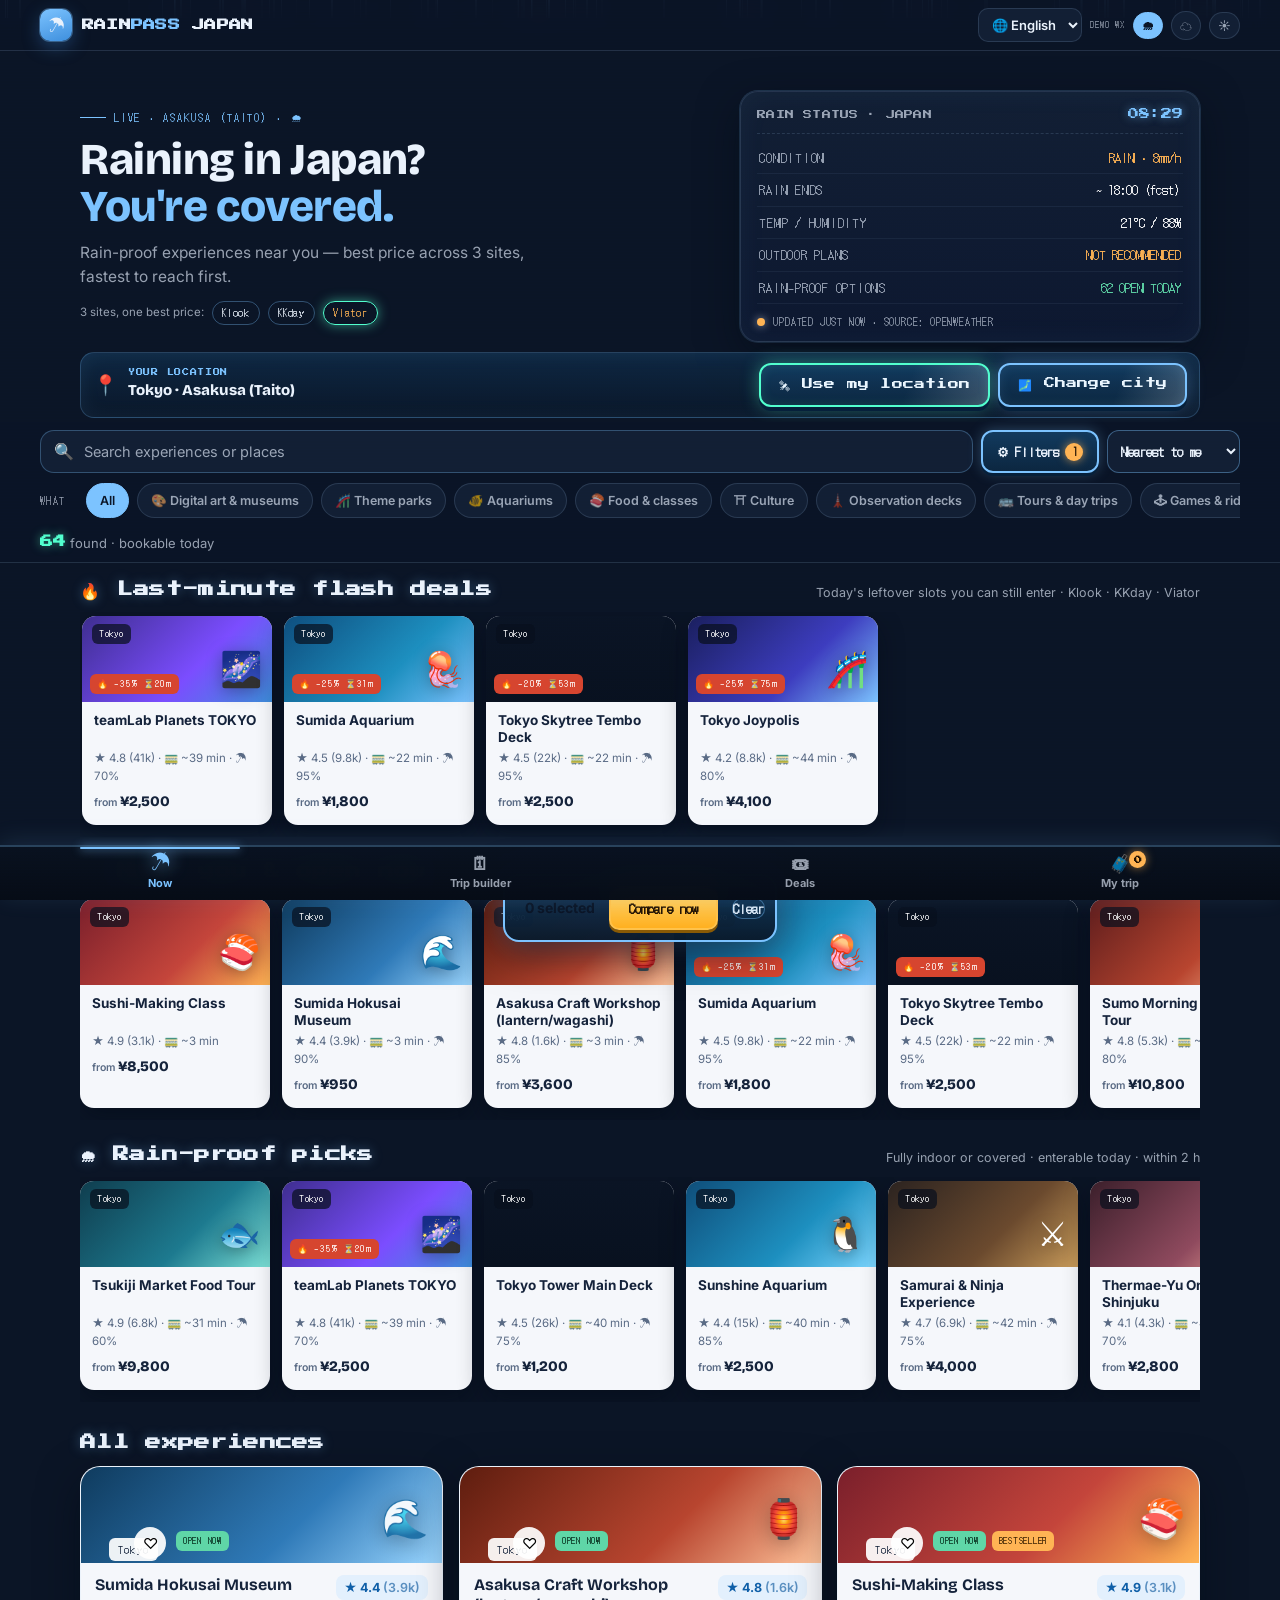
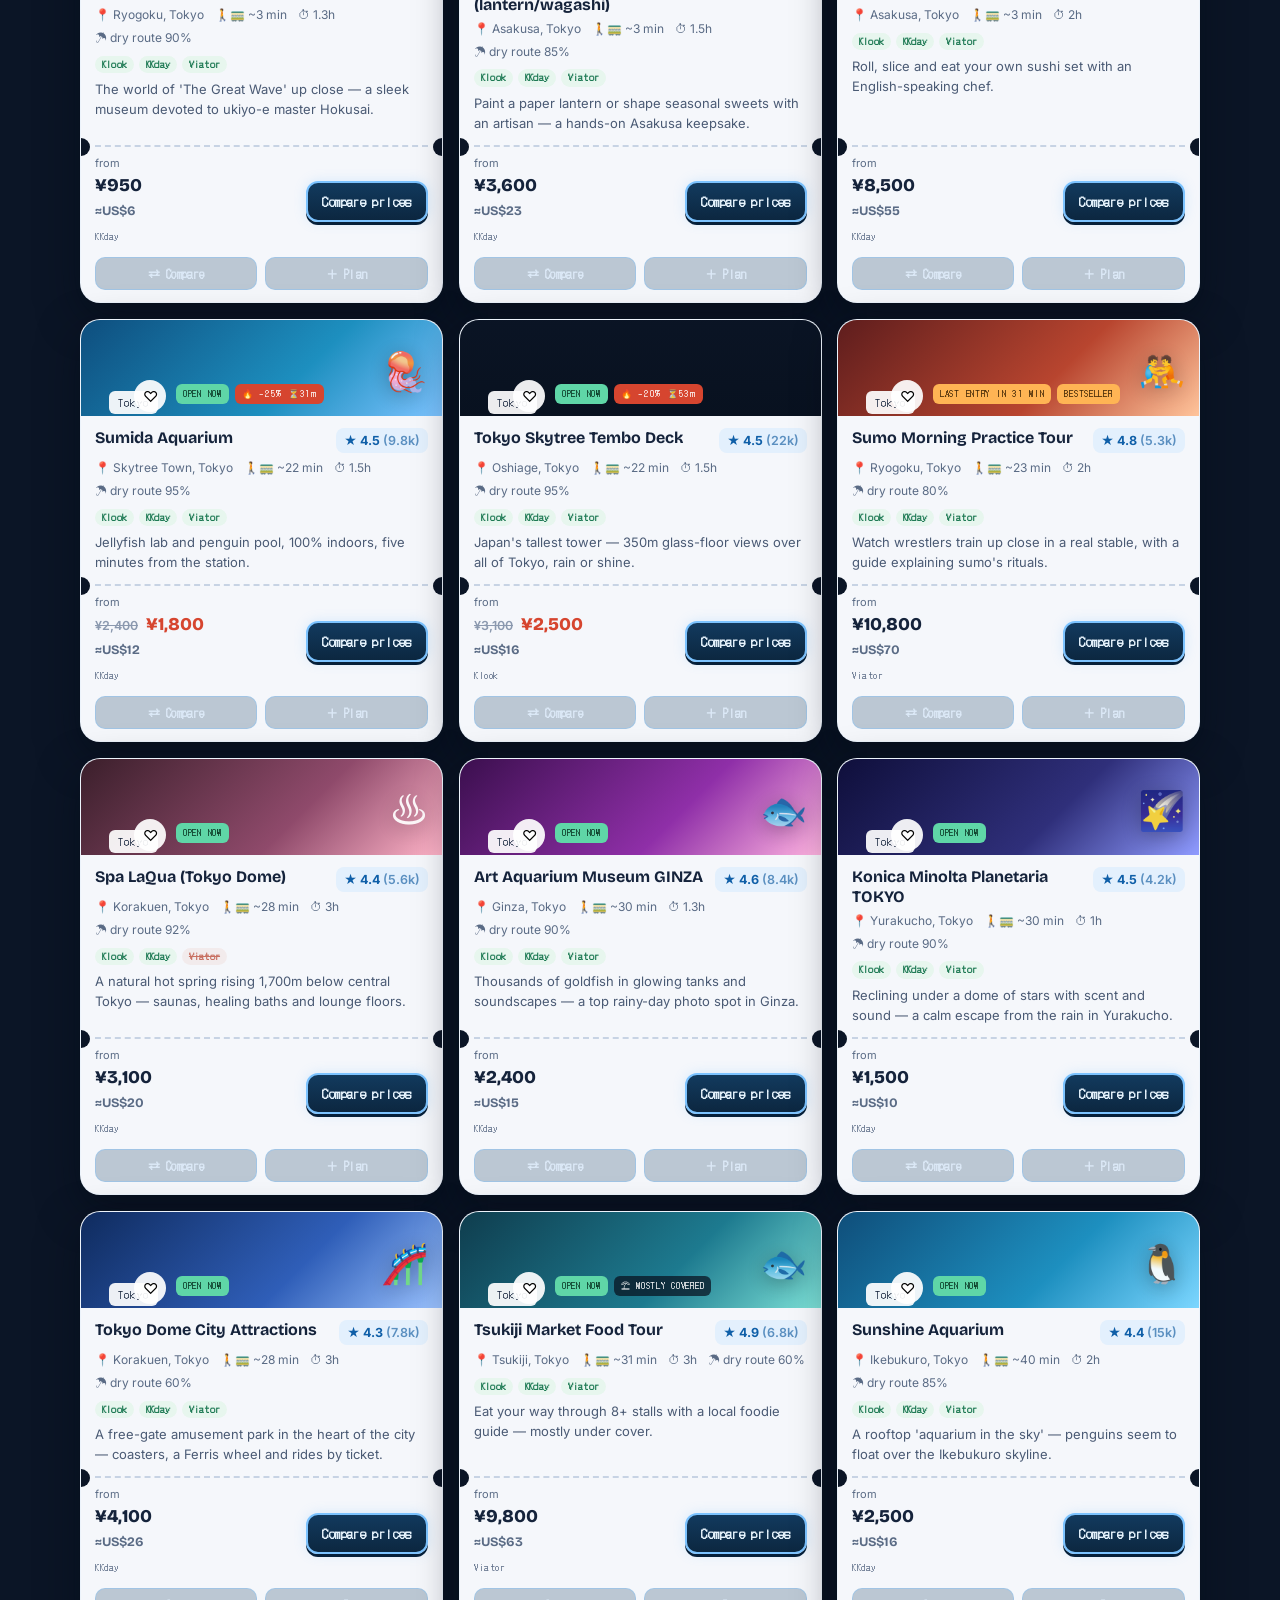
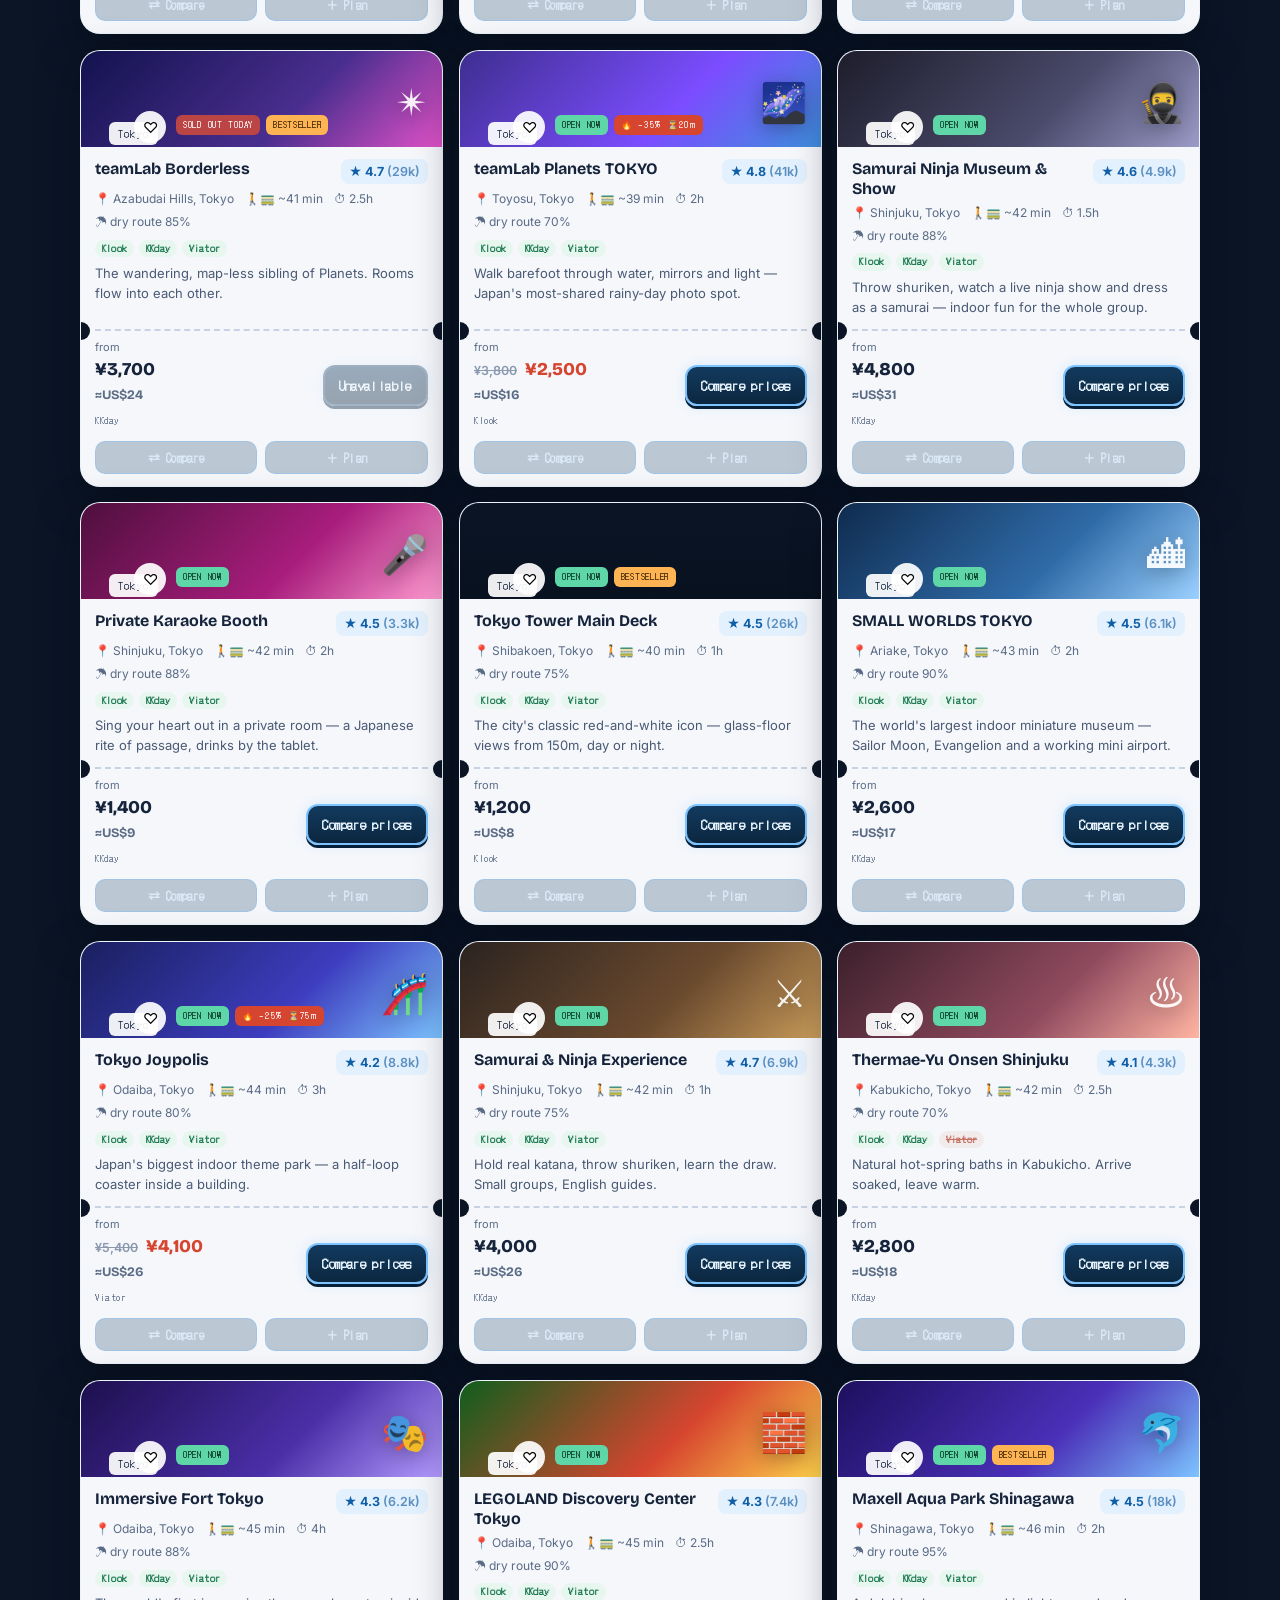
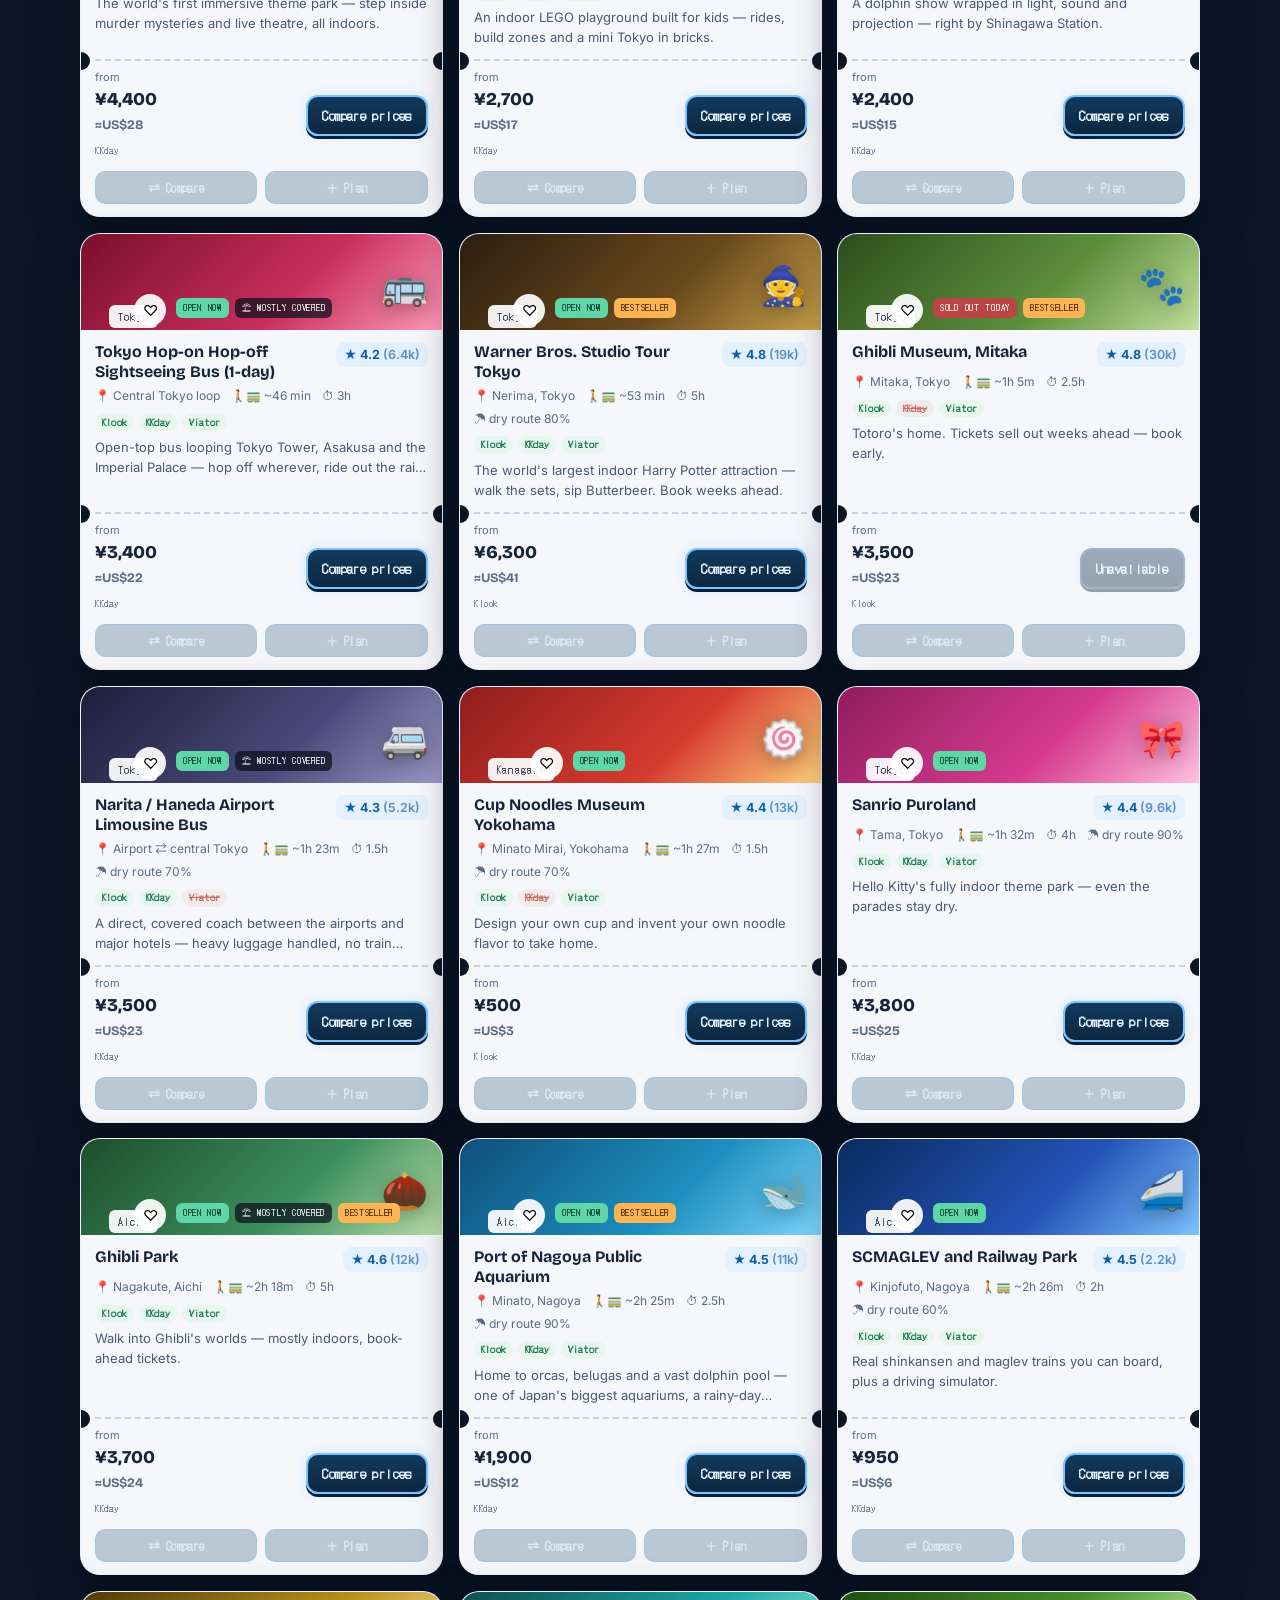
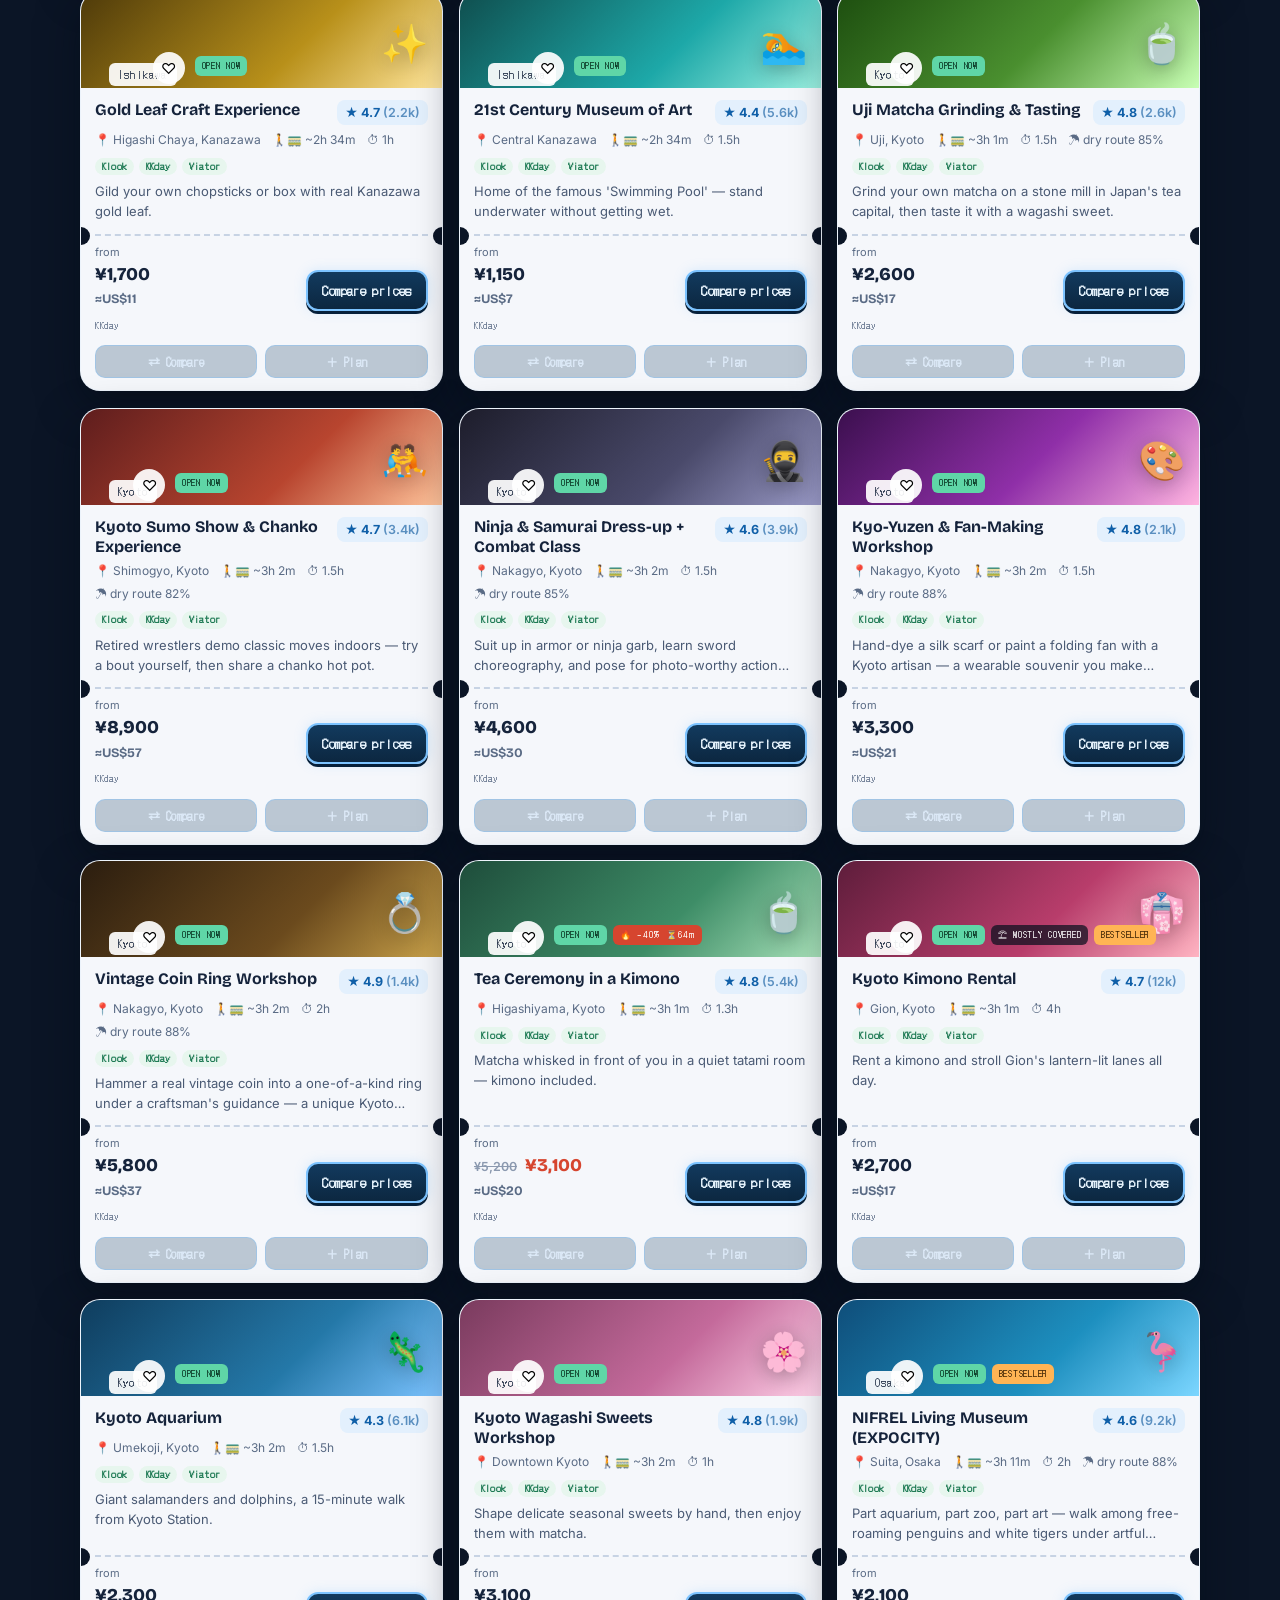
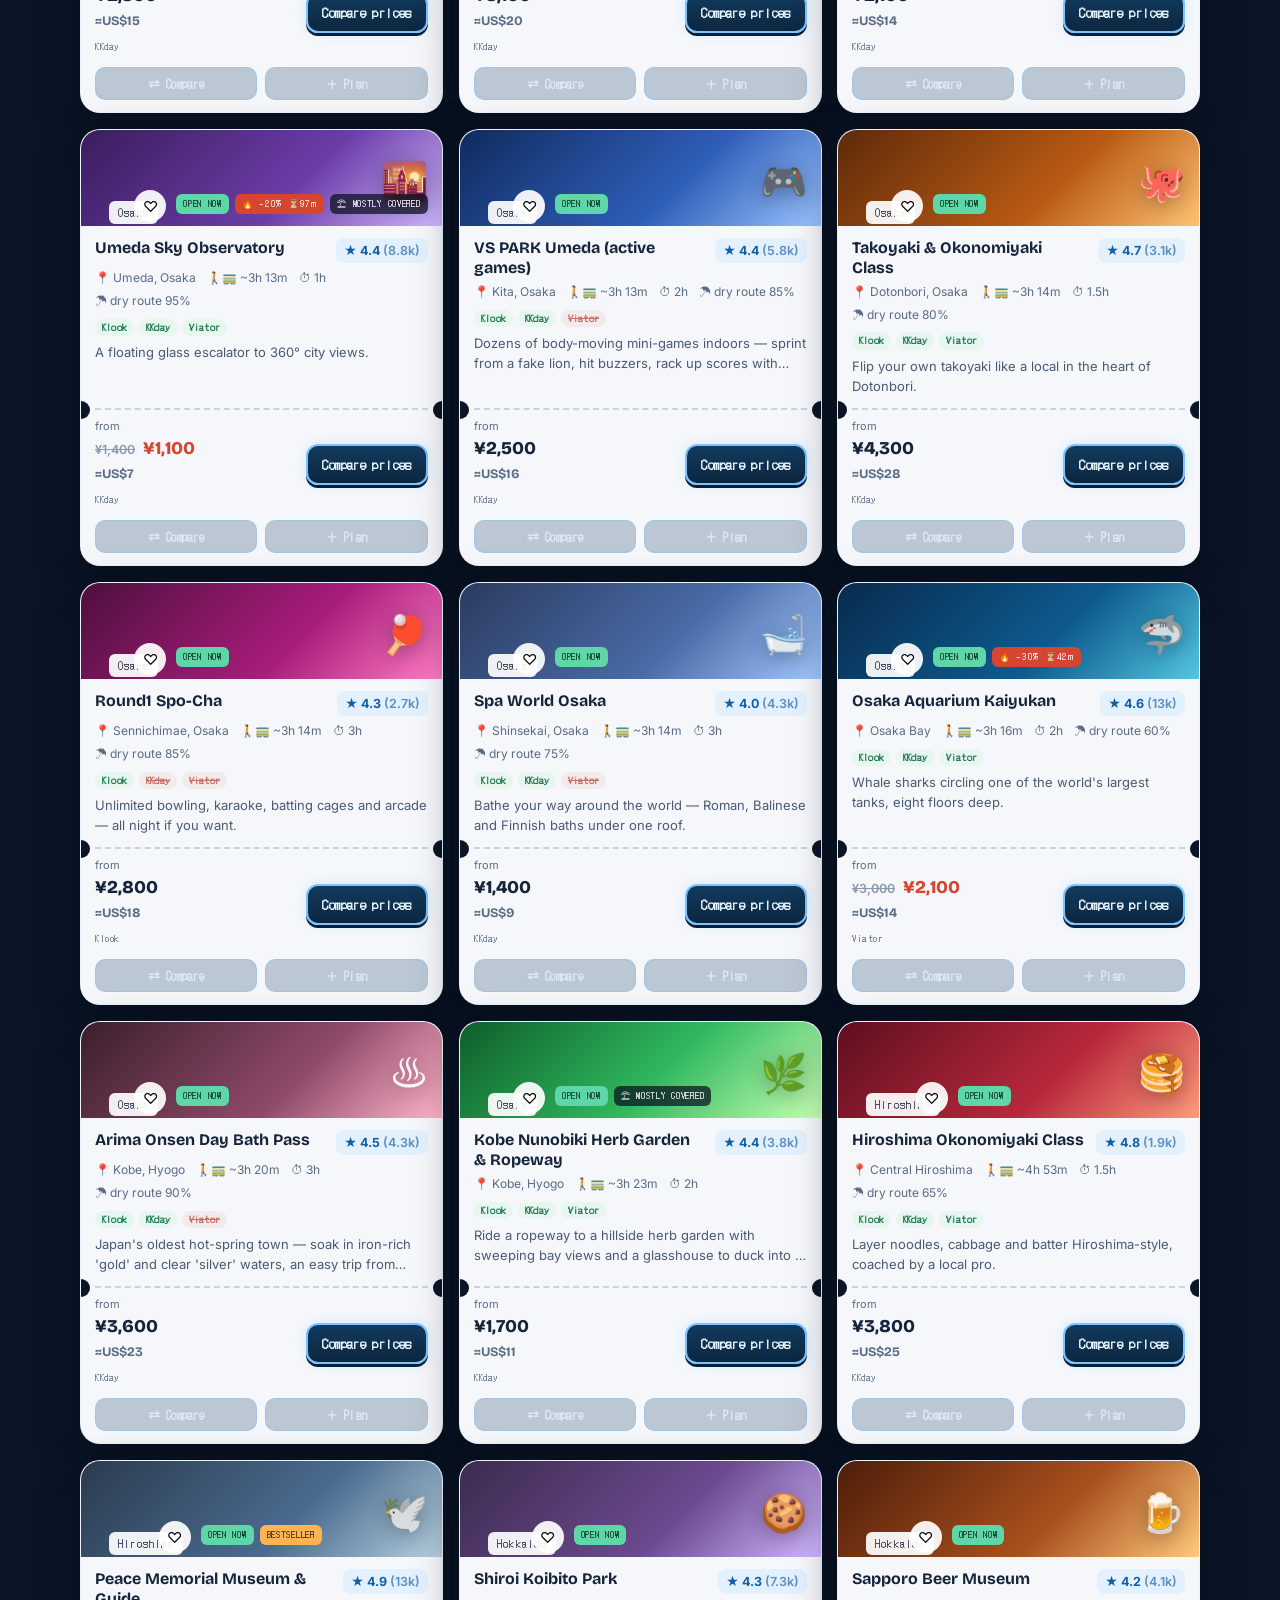
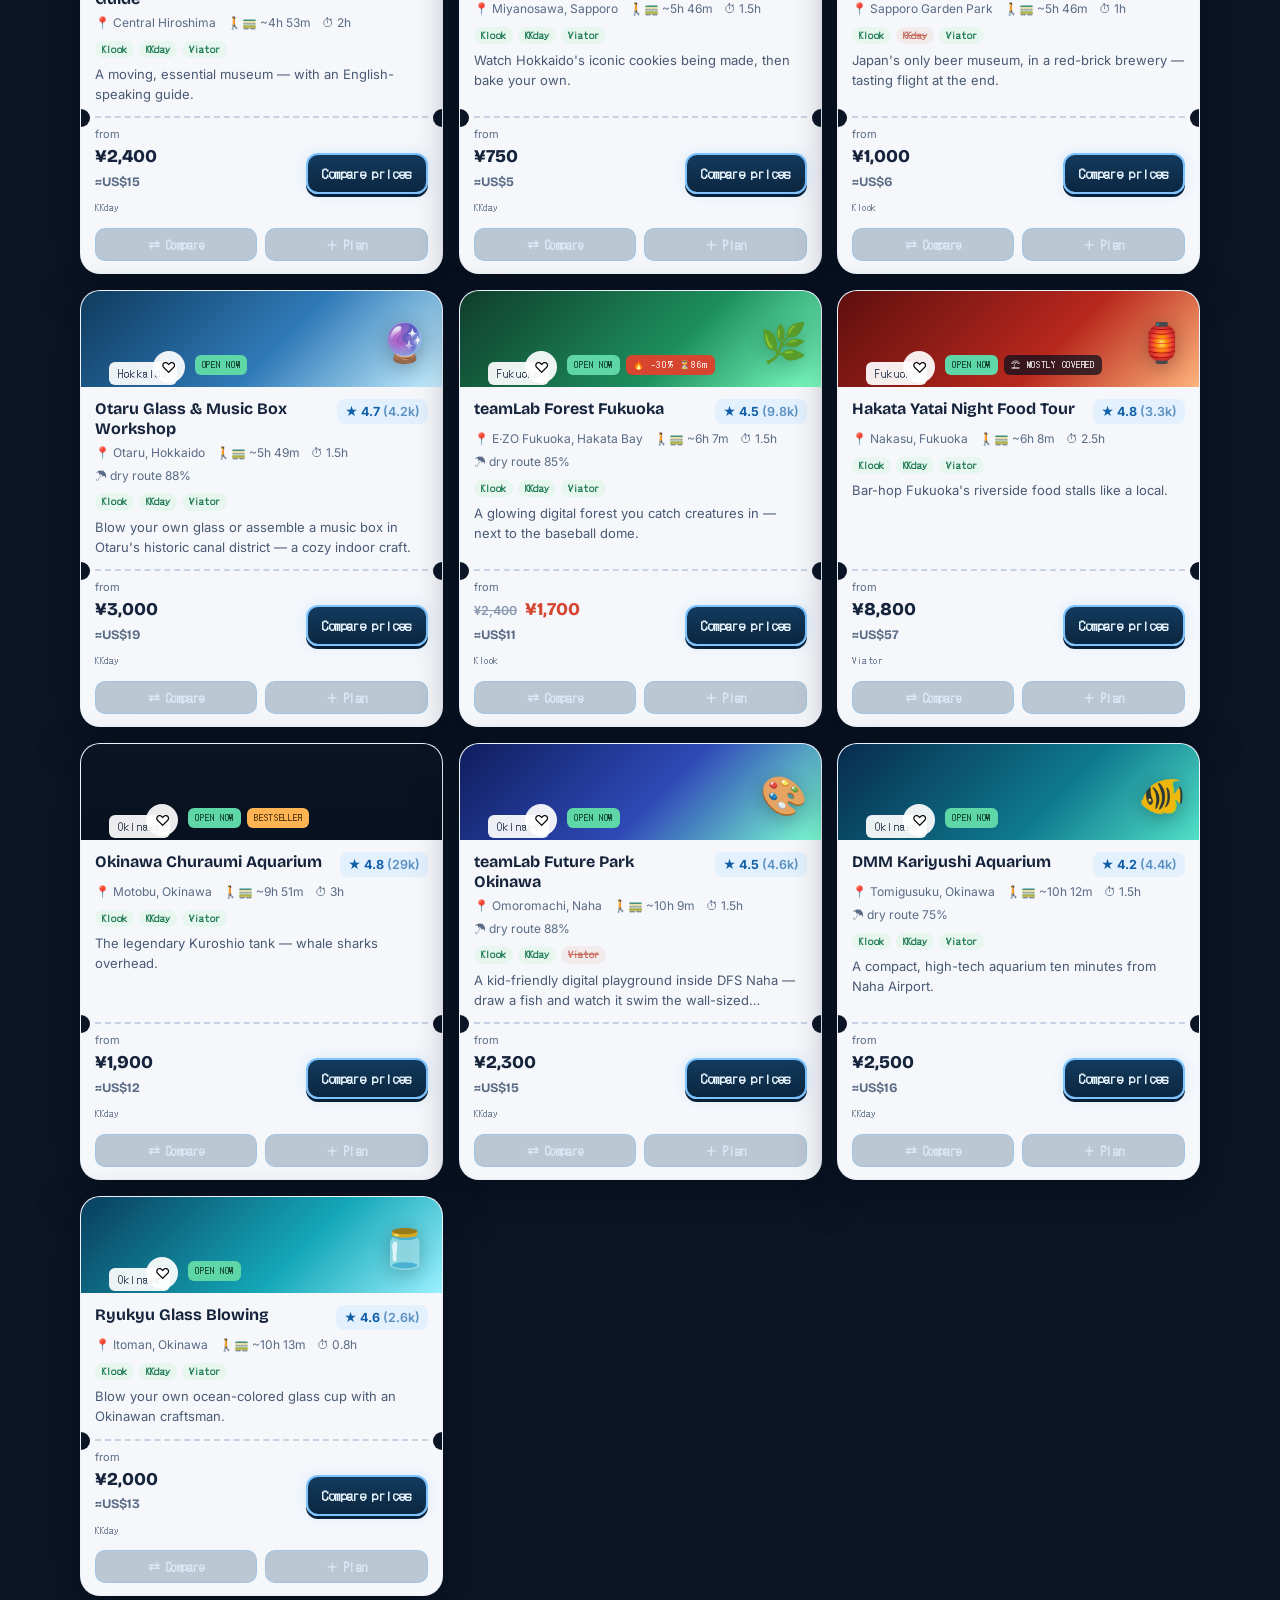
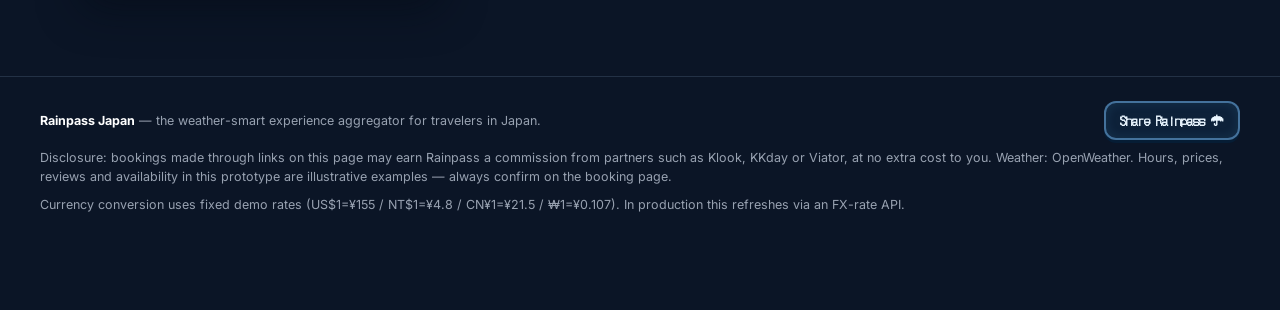
==== commit d9f4418a: "Rename rainpass-japan-v13.html to index.html" ====
--- a/index.html
+++ b/index.html
@@ -923,6 +923,44 @@
   .gbtn,#wzGo,.btn-primary,.mini-btn,.book,.chip{transition:none!important}
 }
 
+
+/* ===== v15: model-plan showcase ===== */
+.sc-grid{display:grid;grid-template-columns:repeat(auto-fill,minmax(260px,1fr));gap:16px}
+.sc-card{background:var(--paper);color:#15233B;border-radius:18px;overflow:hidden;
+  box-shadow:0 14px 40px rgba(3,9,20,.5);border:1px solid rgba(124,195,255,.15);
+  display:flex;flex-direction:column;animation:cardIn .5s var(--spring) both;transition:transform .16s var(--spring),box-shadow .2s ease}
+.sc-card:hover{transform:translateY(-4px) scale(1.01);box-shadow:0 18px 46px rgba(3,9,20,.55),0 0 0 1.5px var(--neon)}
+.sc-art{height:110px;position:relative;display:flex;align-items:center;justify-content:center;color:#fff}
+.sc-emoji{font-size:44px;filter:drop-shadow(0 4px 10px rgba(0,0,0,.35))}
+.sc-days{position:absolute;top:10px;right:10px;background:rgba(11,21,38,.82);color:#EAF6FF;
+  font-family:var(--pixel);font-size:9px;padding:5px 9px;border-radius:999px;letter-spacing:.05em}
+.sc-body{padding:14px 16px 16px;display:flex;flex-direction:column;gap:6px;flex:1}
+.sc-name{font-family:var(--font-display);font-weight:800;font-size:17px;line-height:1.25}
+.sc-sub{font-size:13px;color:#4A5A74;line-height:1.4;flex:1}
+.sc-meta{font-size:11.5px;color:#5A6B85;font-weight:600}
+.sc-use{margin-top:8px;align-self:flex-start;font-size:12.5px;padding:10px 16px}
+
+/* ===== v15b: showcase preview ===== */
+.scpv-sub{font-size:13.5px;color:var(--mist);margin:2px 0 4px}
+.scpv-hint{font-size:12.5px;color:#5A8FC0;margin-bottom:12px}
+.scpv-note{font-size:11.5px;color:#5A6B85;margin:10px 2px 0;text-align:center}
+.scpv-day{background:var(--paper);color:#15233B;border-radius:14px;margin-bottom:10px;
+  border:2px solid transparent;overflow:hidden;transition:border-color .15s ease,box-shadow .15s ease}
+.scpv-day.on{border-color:var(--neon-2);box-shadow:0 0 16px rgba(82,255,206,.2)}
+.scpv-dhead{display:flex;align-items:center;gap:10px;padding:11px 14px;cursor:pointer;
+  background:linear-gradient(180deg,#EEF3FA,#E4EBF5)}
+.scpv-dhead input{width:19px;height:19px;accent-color:#0F8F5E;flex:none}
+.scpv-dn{flex:1;font-family:var(--font-display);font-weight:800;font-size:14.5px}
+.scpv-dsum{font-family:var(--font-display);font-weight:800;font-size:14px}
+.scpv-rows{padding:6px 14px 12px}
+.scpv-row{display:grid;grid-template-columns:52px 1fr auto;gap:10px;align-items:center;
+  padding:6px 0;border-bottom:1px solid #E4EAF3;font-size:13px}
+.scpv-row:last-child{border-bottom:none}
+.scpv-time{font-family:var(--font-board);font-size:11.5px;color:#0F5FA8}
+.scpv-name{font-weight:600;line-height:1.3}
+.scpv-price{font-weight:700;font-size:12.5px;white-space:nowrap}
+.scpv-foot{display:flex;gap:10px;margin-top:14px;flex-wrap:wrap}
+.scpv-foot button{flex:1;min-width:140px}
 </style>
 </head>
 <body data-wx="rain">
@@ -1126,24 +1164,11 @@
   <div class="pa-wrap" id="itinWrap" style="padding-top:16px"></div>
 
   <div class="pa-wrap pa-head" style="padding-top:20px">
-    <h2 data-i18n="planAheadH"></h2>
-    <p data-i18n="planAheadP"></p>
-    <div class="chip-row" id="pcatRow" role="group">
-      <button class="chip" data-pcat="all" aria-pressed="true" data-i18n="cAll"></button>
-      <button class="chip" data-pcat="theme" aria-pressed="false">🎢 <span data-i18n="cTheme"></span></button>
-      <button class="chip" data-pcat="art" aria-pressed="false">🎨 <span data-i18n="cArt"></span></button>
-      <button class="chip" data-pcat="aqua" aria-pressed="false">🐠 <span data-i18n="cAqua"></span></button>
-      <button class="chip" data-pcat="food" aria-pressed="false">🍣 <span data-i18n="cFood"></span></button>
-      <button class="chip" data-pcat="culture" aria-pressed="false">⛩ <span data-i18n="cCulture"></span></button>
-      <button class="chip" data-pcat="views" aria-pressed="false">🗼 <span data-i18n="cViews"></span></button>
-      <button class="chip" data-pcat="tours" aria-pressed="false">🚌 <span data-i18n="cTours"></span></button>
-      <button class="chip" data-pcat="play" aria-pressed="false">🕹 <span data-i18n="cPlay"></span></button>
-      <button class="chip" data-pcat="relax" aria-pressed="false">♨️ <span data-i18n="cRelax"></span></button>
-    </div>
+    <h2 id="scH"></h2>
+    <p id="scP"></p>
+    <div class="chip-row" id="scRegions" role="group"></div>
   </div>
-  <section class="shelves" id="topShelf"></section>
-  <div class="deck-head"><h2 data-i18n="rankTitle"></h2></div>
-  <div class="ranking" id="rankList"></div>
+  <div class="pa-wrap"><div class="sc-grid" id="scList"></div></div>
 </div><!-- /pane-plan -->
 
 <!-- ================= TAB: CHEATS & PASSES ================= -->
@@ -1236,6 +1261,20 @@
         <h3 id="spotHead"></h3>
       </div>
       <div class="city-grid" id="spotGrid"></div>
+    </div>
+  </div>
+</div>
+
+<div class="modal" id="scPreviewModal" role="dialog" aria-modal="true">
+  <div class="sheet">
+    <div class="sheet-head"><h2 id="scPvTitle"></h2><button class="x" data-close>✕</button></div>
+    <div class="scpv-sub" id="scPvSub"></div>
+    <div class="scpv-hint" id="scPvHint"></div>
+    <div id="scPvBody"></div>
+    <div class="scpv-note" id="scPvNote"></div>
+    <div class="scpv-foot">
+      <button class="btn-primary" id="scUseAll"></button>
+      <button class="btn-ghost" id="scUseSel" style="color:#3C4C66;border-color:#C7D3E4"></button>
     </div>
   </div>
 </div>
@@ -2433,28 +2472,12 @@
 /* ================================================================
    PLAN-AHEAD TAB (bestsellers hub)
    ================================================================ */
-document.getElementById("pcatRow").addEventListener("click",e=>{
+(document.getElementById("pcatRow")||{addEventListener(){}}).addEventListener("click",e=>{
   const b=e.target.closest("[data-pcat]");if(!b)return;
   document.querySelectorAll("#pcatRow .chip").forEach(c=>c.setAttribute("aria-pressed","false"));
   b.setAttribute("aria-pressed","true");state.pcat=b.dataset.pcat;renderPlanAhead();
 });
-function renderPlanAhead(){
-  const t=T();
-  const pool=ACTIVITIES.filter(a=>state.pcat==="all"||a.cat===state.pcat);
-  const rank=[...pool].sort((a,b)=>b.rv-a.rv).slice(0,20);
-  document.getElementById("rankList").innerHTML=rank.map((a,i)=>`
-    <div class="rank-item ${i<3?"top3":""}" data-open="${a.id}">
-      <span class="rank-no">${i+1}</span>
-      <span class="rank-art" style="${artStyle(a)}">${a.img?"":a.glyph}</span>
-      <div class="rank-main">
-        <div class="rank-name">${L(a.nm)}</div>
-        <div class="rank-meta">★ ${a.rating.toFixed(1)} (${rvShort(a.rv)}) · ${t.prefs[a.pref]} · ${t.wxBadge[a.wx]}</div>
-      </div>
-      <div class="rank-price"><span class="fr">${t.frLabel} · ${PROV[bestProvId(a)]}</span>${yen(minPrice(a))}</div>
-    </div>`).join("");
-  const top=[...pool].sort((a,b)=>(b.rating-a.rating)||(b.rv-a.rv)).slice(0,10);
-  document.getElementById("topShelf").innerHTML=shelfHTML(t.shelfTop,"",top);
-}
+function renderPlanAhead(){ if(typeof renderShowcase==="function")renderShowcase(); }
 
 /* ================================================================
    MY-PLAN TAB + ROUTE OPTIMIZATION
@@ -2616,8 +2639,8 @@
   const o=e.target.closest("[data-open]");
   if(o){openDetail(o.dataset.open);}
 }
-["cards","shelves","rankList","topShelf","wishShelf"].forEach(id=>
-  document.getElementById(id).addEventListener("click",handleListClick));
+["cards","shelves","scList","wishShelf"].forEach(id=>{
+  const el=document.getElementById(id);if(el)el.addEventListener("click",handleListClick);});
 
 /* ================================================================
    DETAIL SHEET (3-provider comparison)
@@ -2944,7 +2967,7 @@
   if(!wantsPark)seq=seq.map(p=>p==="chiba"?"tokyo":p);
   return seq;
 }
-function generateItin(jitter){
+function computeItinDays(jitter){
   const used=new Set();
   const {tplDays,remaining}=templatePlan();
   const days=tplDays.map(def=>resolveTplDay(def,used,jitter));
@@ -2953,7 +2976,10 @@
     for(const pref of extra)days.push({pref,items:buildDay(pref,used,jitter)});
   }
   trimForFlights(days);
-  state.itin={days,curated:true};
+  return days;
+}
+function generateItin(jitter){
+  state.itin={days:computeItinDays(jitter),curated:true};
   renderItin();
 }
 function regenDay(di){
@@ -4375,17 +4401,27 @@
   const t=T(),wet=state.wx!=="clear";
   const openNow=a=>a.avail==="today"&&minsUntil(a.last)>0;
   const byNear=(a,b)=>travelMin(a)-travelMin(b);
-  /* 🔥 flash: still enterable today only */
-  const flash=ACTIVITIES.filter(a=>flashOf(a)&&openNow(a))
+  /* NOW-tab shelves only ever show what's genuinely reachable from where you are.
+     Primary gate = same prefecture as the origin; when we can't resolve the origin
+     prefecture (e.g. raw GPS), fall back to a straight-line radius so far-flung
+     cities never leak in. */
+  const originPref=(!state.origin.gps&&state.origin.prefId)
+    ? state.origin.prefId
+    : (findSpot(state.origin.spotId)||{}).pref || null;
+  const near=a=>{
+    if(originPref)return a.pref===originPref;      /* same prefecture */
+    return hav(state.origin,{lat:a.lat,lng:a.lng})<=40;  /* GPS fallback: within ~40km */
+  };
+  const pool=ACTIVITIES.filter(near);
+  /* 🔥 flash: nearby, still enterable today */
+  const flash=pool.filter(a=>flashOf(a)&&openNow(a))
     .sort((a,b)=>flashOf(a).mins-flashOf(b).mins);
-  /* ⚡ now: enterable now AND genuinely near (≤60 min door-to-door) */
-  const nowL=ACTIVITIES.filter(a=>openNow(a)&&travelMin(a)<=60&&(!wet||a.wx!=="out"))
+  /* ⚡ now: enterable now AND ≤60 min door-to-door */
+  const nowL=pool.filter(a=>openNow(a)&&travelMin(a)<=60&&(!wet||a.wx!=="out"))
     .sort(byNear).slice(0,10);
   const nowIds=new Set(nowL.map(a=>a.id));
-  /* 🌧/☀️: matching weather class, enterable today, ≤120 min, no dupes with ⚡ */
-  const wxList=(wet
-    ?ACTIVITIES.filter(a=>a.wx!=="out")
-    :ACTIVITIES.filter(a=>a.wx==="out"))
+  /* 🌧/☀️: matching weather class, enterable today, ≤120 min, no ⚡ dupes */
+  const wxList=pool.filter(a=>(wet?a.wx!=="out":a.wx==="out"))
     .filter(a=>openNow(a)&&travelMin(a)<=120&&!nowIds.has(a.id))
     .sort(byNear).slice(0,10);
   document.getElementById("shelves").innerHTML=
@@ -4487,5 +4523,266 @@
   });
 }
 </script>
+<script>
+/* ================================================================
+   v15 — MODEL-PLAN SHOWCASE (replaces bestseller ranking)
+   Curated, big-tour-style itineraries by trip length & region.
+   Tapping one loads it straight into the wizard + itinerary builder.
+   ================================================================ */
+
+/* i18n */
+(function(){
+const P={
+en:{showcaseH:"Popular trip plans",
+ showcaseP:"Not sure where to start? These are the classic routes big tour operators build most — pick one and we'll drop it straight into your itinerary to tweak.",
+ scDays:(n)=>`${n} day${n>1?"s":""}`,scUseTpl:"Use this plan →",
+ scStops:(n)=>`${n} stops / day avg`,scRegionAll:"All regions",
+ scWhoFirst:"Great for first-timers",scWhoRepeat:"Good for repeat visitors",
+ scArea:{golden:"Golden Route",kanto:"Tokyo area",kansai:"Kyoto·Osaka·Nara",hokkaido:"Hokkaido",chubu:"Nagoya·Kanazawa",hiroshima:"Hiroshima",kyushu:"Fukuoka·Okinawa"},
+ loadedTpl:"Plan loaded — scroll up to customize ✨"},
+ja:{showcaseH:"人気の旅行プラン例",
+ showcaseP:"どう組むか迷ったら、まずはここから。大手ツアーが最もよく組む王道ルートです。選ぶとそのまま旅程に反映され、自由に調整できます。",
+ scDays:(n)=>`${n}日間`,scUseTpl:"このプランを使う →",
+ scStops:(n)=>`1日平均${n}スポット`,scRegionAll:"すべての地域",
+ scWhoFirst:"初めての訪日におすすめ",scWhoRepeat:"リピーターにおすすめ",
+ scArea:{golden:"ゴールデンルート",kanto:"東京エリア",kansai:"京都・大阪・奈良",hokkaido:"北海道",chubu:"名古屋・金沢",hiroshima:"広島",kyushu:"福岡・沖縄"},
+ loadedTpl:"プランを読み込みました。上にスクロールして調整 ✨"},
+"zh-Hant":{showcaseH:"熱門行程範例",
+ showcaseP:"不知從何開始？這些是大型旅行社最常安排的經典路線。選一個就會直接載入你的行程，可自由調整。",
+ scDays:(n)=>`${n}天`,scUseTpl:"使用此行程 →",
+ scStops:(n)=>`每日平均${n}個景點`,scRegionAll:"所有地區",
+ scWhoFirst:"適合首次來日",scWhoRepeat:"適合二訪旅客",
+ scArea:{golden:"黃金路線",kanto:"東京地區",kansai:"京都・大阪・奈良",hokkaido:"北海道",chubu:"名古屋・金澤",hiroshima:"廣島",kyushu:"福岡・沖繩"},
+ loadedTpl:"行程已載入，向上捲動即可調整 ✨"},
+"zh-Hans":{showcaseH:"热门行程范例",
+ showcaseP:"不知从何开始？这些是大型旅行社最常安排的经典路线。选一个就会直接载入你的行程，可自由调整。",
+ scDays:(n)=>`${n}天`,scUseTpl:"使用此行程 →",
+ scStops:(n)=>`每日平均${n}个景点`,scRegionAll:"所有地区",
+ scWhoFirst:"适合首次来日",scWhoRepeat:"适合二访旅客",
+ scArea:{golden:"黄金路线",kanto:"东京地区",kansai:"京都・大阪・奈良",hokkaido:"北海道",chubu:"名古屋・金泽",hiroshima:"广岛",kyushu:"福冈・冲绳"},
+ loadedTpl:"行程已载入，向上滚动即可调整 ✨"},
+ko:{showcaseH:"인기 여행 플랜 예시",
+ showcaseP:"어디서 시작할지 고민된다면 여기부터. 대형 여행사가 가장 많이 짜는 정석 루트예요. 고르면 바로 일정에 반영되어 자유롭게 조정할 수 있어요.",
+ scDays:(n)=>`${n}일`,scUseTpl:"이 플랜 사용 →",
+ scStops:(n)=>`하루 평균 ${n}곳`,scRegionAll:"모든 지역",
+ scWhoFirst:"첫 방일에 추천",scWhoRepeat:"재방문자에게 추천",
+ scArea:{golden:"골든 루트",kanto:"도쿄 지역",kansai:"교토·오사카·나라",hokkaido:"홋카이도",chubu:"나고야·가나자와",hiroshima:"히로시마",kyushu:"후쿠오카·오키나와"},
+ loadedTpl:"플랜을 불러왔어요. 위로 스크롤해 조정하세요 ✨"}
+};
+for(const l in P)Object.assign(I18N[l],P[l]);
+})();
+
+/* Curated presets — modeled on best-selling operator itineraries
+   (JTB Sunrise / Klook & Viator multi-day classics / Golden Route).
+   Each maps to the wizard so tapping regenerates a full editable plan. */
+const SHOWCASE=[
+ {id:"golden5",area:"golden",days:5,visits:"first",styles:["classic"],
+  emoji:"🗼",grad:"linear-gradient(135deg,#123a5e,#2E7ED8 55%,#7CC3FF)",
+  nm:{en:"Golden Route Highlights",ja:"ゴールデンルート王道","zh-Hant":"黃金路線精華","zh-Hans":"黄金路线精华",ko:"골든 루트 하이라이트"},
+  sub:{en:"Tokyo · Hakone · Kyoto · Nara · Osaka",ja:"東京・箱根・京都・奈良・大阪","zh-Hant":"東京・箱根・京都・奈良・大阪","zh-Hans":"东京・箱根・京都・奈良・大阪",ko:"도쿄·하코네·교토·나라·오사카"}},
+ {id:"golden7",area:"golden",days:7,visits:"first",styles:["classic","food"],
+  emoji:"🚄",grad:"linear-gradient(135deg,#5E1D0F,#D6452F 55%,#FFC49B)",
+  nm:{en:"Grand Japan, End to End",ja:"日本縦断グランドツアー","zh-Hant":"縱貫日本大旅行","zh-Hans":"纵贯日本大旅行",ko:"일본 종단 그랜드 투어"},
+  sub:{en:"The full Tokyo-to-Osaka week with day trips",ja:"東京〜大阪を1週間、日帰りも満喫","zh-Hant":"東京到大阪一週，含一日遊","zh-Hans":"东京到大阪一周，含一日游",ko:"도쿄~오사카 일주일, 당일치기까지"}},
+ {id:"tokyo3",area:"kanto",days:3,visits:"first",styles:["classic","family"],
+  emoji:"🎢",grad:"linear-gradient(135deg,#1D0F4E,#4A2FA8 55%,#B49BFF)",
+  nm:{en:"Tokyo in 3 Days",ja:"東京3日間モデル","zh-Hant":"東京3日經典","zh-Hans":"东京3日经典",ko:"도쿄 3일 모델"},
+  sub:{en:"Asakusa, Shibuya, Disney & more",ja:"浅草・渋谷・ディズニーほか","zh-Hant":"淺草・澀谷・迪士尼等","zh-Hans":"浅草・涩谷・迪士尼等",ko:"아사쿠사·시부야·디즈니 등"}},
+ {id:"kansai4",area:"kansai",days:4,visits:"first",styles:["classic","culture"],
+  emoji:"⛩",grad:"linear-gradient(135deg,#5E3B0F,#B88F2F 55%,#FFE8B4)",
+  nm:{en:"Kansai Classics",ja:"関西王道めぐり","zh-Hant":"關西經典巡遊","zh-Hans":"关西经典巡游",ko:"간사이 정석 여행"},
+  sub:{en:"Kyoto temples, Nara deer, Osaka food",ja:"京都の寺・奈良の鹿・大阪グルメ","zh-Hant":"京都寺廟・奈良鹿・大阪美食","zh-Hans":"京都寺庙・奈良鹿・大阪美食",ko:"교토 사찰·나라 사슴·오사카 미식"}},
+ {id:"kansai3",area:"kansai",days:3,visits:"repeat",styles:["food","culture"],
+  emoji:"🍣",grad:"linear-gradient(135deg,#1D4E0F,#4A8F2F 55%,#C8FFB4)",
+  nm:{en:"Kyoto & Osaka Foodie Trip",ja:"京都・大阪 グルメ旅","zh-Hant":"京都・大阪美食之旅","zh-Hans":"京都・大阪美食之旅",ko:"교토·오사카 미식 여행"},
+  sub:{en:"Markets, tastings & hidden gems",ja:"市場・食べ歩き・穴場","zh-Hant":"市場・美食巡禮・私房景點","zh-Hans":"市场・美食巡礼・私房景点",ko:"시장·먹거리·숨은 명소"}},
+ {id:"hokkaido4",area:"hokkaido",days:4,visits:"first",styles:["classic","relax"],
+  emoji:"🐧",grad:"linear-gradient(135deg,#0F4E7A,#2F9FD8 55%,#E8F8FF)",
+  nm:{en:"Hokkaido Nature & City",ja:"北海道 自然と札幌","zh-Hant":"北海道自然與札幌","zh-Hans":"北海道自然与札幌",ko:"홋카이도 자연과 삿포로"},
+  sub:{en:"Sapporo, Otaru & the blue pond",ja:"札幌・小樽・青い池","zh-Hant":"札幌・小樽・青池","zh-Hans":"札幌・小樽・蓝池",ko:"삿포로·오타루·푸른 연못"}},
+ {id:"kyushu5",area:"kyushu",days:5,visits:"repeat",styles:["relax","food"],
+  emoji:"♨️",grad:"linear-gradient(135deg,#3B1F2B,#8F5A6B 55%,#FFD8C8)",
+  nm:{en:"Kyushu & Okinawa Escape",ja:"九州・沖縄 リラックス旅","zh-Hant":"九州・沖繩放鬆之旅","zh-Hans":"九州・冲绳放松之旅",ko:"규슈·오키나와 힐링 여행"},
+  sub:{en:"Fukuoka food, onsen & island blue",ja:"福岡グルメ・温泉・島の海","zh-Hant":"福岡美食・溫泉・島嶼海景","zh-Hans":"福冈美食・温泉・岛屿海景",ko:"후쿠오카 미식·온천·섬 바다"}},
+ {id:"chubu3",area:"chubu",days:3,visits:"repeat",styles:["culture","photo"],
+  emoji:"🏘",grad:"linear-gradient(135deg,#3B2B1D,#8F6B4A 55%,#E8D8C0)",
+  nm:{en:"Nagoya, Kanazawa & Shirakawa-go",ja:"名古屋・金沢・白川郷","zh-Hant":"名古屋・金澤・白川鄉","zh-Hans":"名古屋・金泽・白川乡",ko:"나고야·가나자와·시라카와고"},
+  sub:{en:"Castles, gardens & thatched villages",ja:"城・庭園・合掌造り","zh-Hant":"城堡・庭園・合掌造","zh-Hans":"城堡・庭园・合掌造",ko:"성·정원·갓쇼즈쿠리"}}
+];
+
+let scRegion="all";
+function renderShowcase(){
+  const t=T(),wrap=document.getElementById("scList");if(!wrap)return;
+  const list=SHOWCASE.filter(s=>scRegion==="all"||s.area===scRegion);
+  wrap.innerHTML=list.map(s=>{
+    const avg=s.area==="golden"||s.days>=5?3:3;
+    const who=s.visits==="first"?t.scWhoFirst:t.scWhoRepeat;
+    return `<div class="sc-card" data-sctpl="${s.id}">
+      <div class="sc-art" style="background:${s.grad}"><span class="sc-emoji">${s.emoji}</span>
+        <span class="sc-days">${t.scDays(s.days)}</span></div>
+      <div class="sc-body">
+        <div class="sc-name">${L(s.nm)}</div>
+        <div class="sc-sub">${L(s.sub)}</div>
+        <div class="sc-meta">📍 ${t.scArea[s.area]} · 👤 ${who}</div>
+        <button class="btn-primary sc-use">${t.scPreview}</button>
+      </div></div>`;
+  }).join("");
+}
+function renderScRegions(){
+  const t=T(),row=document.getElementById("scRegions");if(!row)return;
+  const areas=["all",...new Set(SHOWCASE.map(s=>s.area))];
+  row.innerHTML=areas.map(a=>`<button class="chip" data-scregion="${a}" aria-pressed="${a===scRegion}">${a==="all"?t.scRegionAll:t.scArea[a]}</button>`).join("");
+}
+document.addEventListener("click",e=>{
+  const r=e.target.closest("[data-scregion]");
+  if(r){scRegion=r.dataset.scregion;renderScRegions();renderShowcase();return;}
+  const c=e.target.closest("[data-sctpl]");
+  if(c){const s=SHOWCASE.find(x=>x.id===c.dataset.sctpl);if(!s)return;
+    if(window.openScPreview)window.openScPreview(s);
+    return;}
+});
+
+const __scApply=applyStatic;
+applyStatic=function(){__scApply();
+  const h=document.getElementById("scH");if(h)h.textContent=T().showcaseH;
+  const p=document.getElementById("scP");if(p)p.textContent=T().showcaseP;
+  renderScRegions();renderShowcase();};
+</script>
+
+<script>
+/* ================================================================
+   v15b — SHOWCASE PREVIEW → use all / use selected days
+   ================================================================ */
+(function(){
+const P={
+en:{scPreview:"Preview plan",scUseAll:"Use whole plan",scUseSel:(n)=>`Add ${n} selected day${n>1?"s":""}`,
+ scPickDays:"Tick the days you like — or use the whole plan.",scDayN:(n)=>`Day ${n}`,
+ scAddedAll:"Whole plan loaded — scroll up to customize ✨",scAddedSel:(n)=>`Added ${n} day${n>1?"s":""} to your itinerary ✨`,
+ scFree:"Free",scNothingSel:"Tick at least one day, or use the whole plan.",
+ scReplace:"This replaces your current itinerary.",scAppend:"These days are added to your current itinerary."},
+ja:{scPreview:"プランを見る",scUseAll:"全部使う",scUseSel:(n)=>`選んだ${n}日分を追加`,
+ scPickDays:"気に入った日にチェック。まるごと使うのもOK。",scDayN:(n)=>`${n}日目`,
+ scAddedAll:"プランをまるごと読み込みました。上で調整 ✨",scAddedSel:(n)=>`${n}日分を旅程に追加しました ✨`,
+ scFree:"無料",scNothingSel:"1日以上チェックするか、全部使うを選んでください。",
+ scReplace:"現在の旅程を置き換えます。",scAppend:"現在の旅程に追加されます。"},
+"zh-Hant":{scPreview:"預覽行程",scUseAll:"整套使用",scUseSel:(n)=>`加入所選${n}天`,
+ scPickDays:"勾選喜歡的日子，或整套使用。",scDayN:(n)=>`第${n}天`,
+ scAddedAll:"已載入整套行程，向上調整 ✨",scAddedSel:(n)=>`已加入${n}天到行程 ✨`,
+ scFree:"免費",scNothingSel:"請至少勾選一天，或整套使用。",
+ scReplace:"將取代你目前的行程。",scAppend:"將加入你目前的行程。"},
+"zh-Hans":{scPreview:"预览行程",scUseAll:"整套使用",scUseSel:(n)=>`加入所选${n}天`,
+ scPickDays:"勾选喜欢的日子，或整套使用。",scDayN:(n)=>`第${n}天`,
+ scAddedAll:"已载入整套行程，向上调整 ✨",scAddedSel:(n)=>`已加入${n}天到行程 ✨`,
+ scFree:"免费",scNothingSel:"请至少勾选一天，或整套使用。",
+ scReplace:"将取代你目前的行程。",scAppend:"将加入你目前的行程。"},
+ko:{scPreview:"플랜 미리보기",scUseAll:"전체 사용",scUseSel:(n)=>`선택한 ${n}일 추가`,
+ scPickDays:"마음에 드는 날을 체크하거나 전체를 사용하세요.",scDayN:(n)=>`${n}일차`,
+ scAddedAll:"플랜 전체를 불러왔어요. 위에서 조정 ✨",scAddedSel:(n)=>`${n}일을 일정에 추가했어요 ✨`,
+ scFree:"무료",scNothingSel:"최소 하루를 체크하거나 전체를 사용하세요.",
+ scReplace:"현재 일정을 대체합니다.",scAppend:"현재 일정에 추가됩니다."}
+};
+for(const l in P)Object.assign(I18N[l],P[l]);
+})();
+
+/* preview state: the computed days for the currently-open showcase preset */
+let scPreviewDays=null, scPreset=null, scSel=new Set();
+
+function scApplyPreset(s){
+  state.wz.area=s.area;state.wz.days=s.days;state.wz.visits=s.visits;
+  state.wz.styles=[...s.styles];state._daysTouched=true;
+  document.querySelectorAll('[data-wzgroup="area"] .chip').forEach(b=>b.setAttribute("aria-pressed",String(b.dataset.val===s.area)));
+  document.querySelectorAll('[data-wzmulti] .chip').forEach(b=>b.setAttribute("aria-pressed",String(s.styles.includes(b.dataset.val))));
+  document.querySelectorAll('[data-wzgroup="visits"] .chip').forEach(b=>b.setAttribute("aria-pressed",String(b.dataset.val===s.visits)));
+  if(typeof renderWzSelects==="function")renderWzSelects();
+}
+
+function openScPreview(s){
+  scPreset=s;
+  scApplyPreset(s);                 /* set wizard so compute uses this preset */
+  scPreviewDays=computeItinDays(false);
+  scSel=new Set(scPreviewDays.map((_,i)=>i));   /* default: all days ticked */
+  renderScPreview();
+  document.getElementById("scPreviewModal").classList.add("open");
+}
+
+function scDayCost(day){return day.items.reduce((sum,en)=>sum+entOf(en).price,0);}
+
+function renderScPreview(){
+  const t=T();
+  document.getElementById("scPvTitle").textContent=L(scPreset.nm);
+  document.getElementById("scPvSub").textContent=`${t.scArea[scPreset.area]} · ${t.scDays(scPreset.days)} · ${L(scPreset.sub)}`;
+  document.getElementById("scPvHint").textContent=t.scPickDays;
+  const party=state.wz.party;
+  const body=scPreviewDays.map((day,di)=>{
+    const rows=scheduleDay(day);
+    const items=rows.filter(r=>r.type==="act").map(r=>{
+      const e=r.e;
+      const price=e.kind==="a"?`${yen(e.price)}`:`<b style="color:#1E7A54">${t.scFree}</b>`;
+      return `<div class="scpv-row"><span class="scpv-time">${fmtT(r.start)}</span>
+        <span class="scpv-name">${e.glyph} ${L(e.nm)}</span><span class="scpv-price">${price}</span></div>`;
+    }).join("");
+    const dayPP=scDayCost(day);
+    const on=scSel.has(di);
+    return `<div class="scpv-day ${on?"on":""}">
+      <label class="scpv-dhead">
+        <input type="checkbox" data-scday="${di}" ${on?"checked":""}>
+        <span class="scpv-dn">${t.scDayN(di+1)} · ${t.prefs[day.pref]}</span>
+        <span class="scpv-dsum">${yen(dayPP)}<span style="font-size:10px;color:#5A6B85">/${t.ppLbl}</span></span>
+      </label>
+      <div class="scpv-rows">${items||"<div style='color:#5A6B85;padding:6px 0'>—</div>"}</div>
+    </div>`;
+  }).join("");
+  document.getElementById("scPvBody").innerHTML=body;
+  updateScButtons();
+}
+function updateScButtons(){
+  const t=T(),n=scSel.size,all=scPreviewDays.length;
+  const selBtn=document.getElementById("scUseSel");
+  selBtn.textContent=t.scUseSel(n);
+  selBtn.disabled=n===0;
+  selBtn.style.opacity=n===0?.4:1;
+  document.getElementById("scUseAll").textContent=t.scUseAll;
+  /* context note: whole plan replaces; partial appends */
+  document.getElementById("scPvNote").textContent = state.itin&&state.itin.days.length
+    ? t.scAppend : "";
+}
+document.getElementById("scPvBody").addEventListener("change",e=>{
+  const cb=e.target.closest("[data-scday]");if(!cb)return;
+  const di=Number(cb.dataset.scday);
+  if(cb.checked)scSel.add(di);else scSel.delete(di);
+  cb.closest(".scpv-day").classList.toggle("on",cb.checked);
+  updateScButtons();
+});
+
+/* use whole plan → replace itinerary (as before) */
+document.getElementById("scUseAll").addEventListener("click",()=>{
+  state.itin={days:scPreviewDays,curated:true};
+  renderItin();
+  closeScPreview();
+  showToast(T().scAddedAll);
+  scrollToItin();
+});
+/* use selected days → append to existing itinerary (or create) */
+document.getElementById("scUseSel").addEventListener("click",()=>{
+  if(!scSel.size){showToast(T().scNothingSel);return;}
+  const picked=[...scSel].sort((a,b)=>a-b).map(i=>scPreviewDays[i]);
+  if(state.itin&&state.itin.days.length){
+    state.itin.days=state.itin.days.concat(picked);
+  }else{
+    state.itin={days:picked,curated:true};
+  }
+  renderItin();
+  closeScPreview();
+  showToast(T().scAddedSel(picked.length));
+  scrollToItin();
+});
+function scrollToItin(){const it=document.getElementById("itinWrap");
+  if(it&&it.scrollIntoView)setTimeout(()=>it.scrollIntoView({behavior:"smooth",block:"start"}),120);}
+function closeScPreview(){document.getElementById("scPreviewModal").classList.remove("open");}
+
+/* expose for the showcase card click handler */
+window.openScPreview=openScPreview;
+</script>
+
 </body>
 </html>
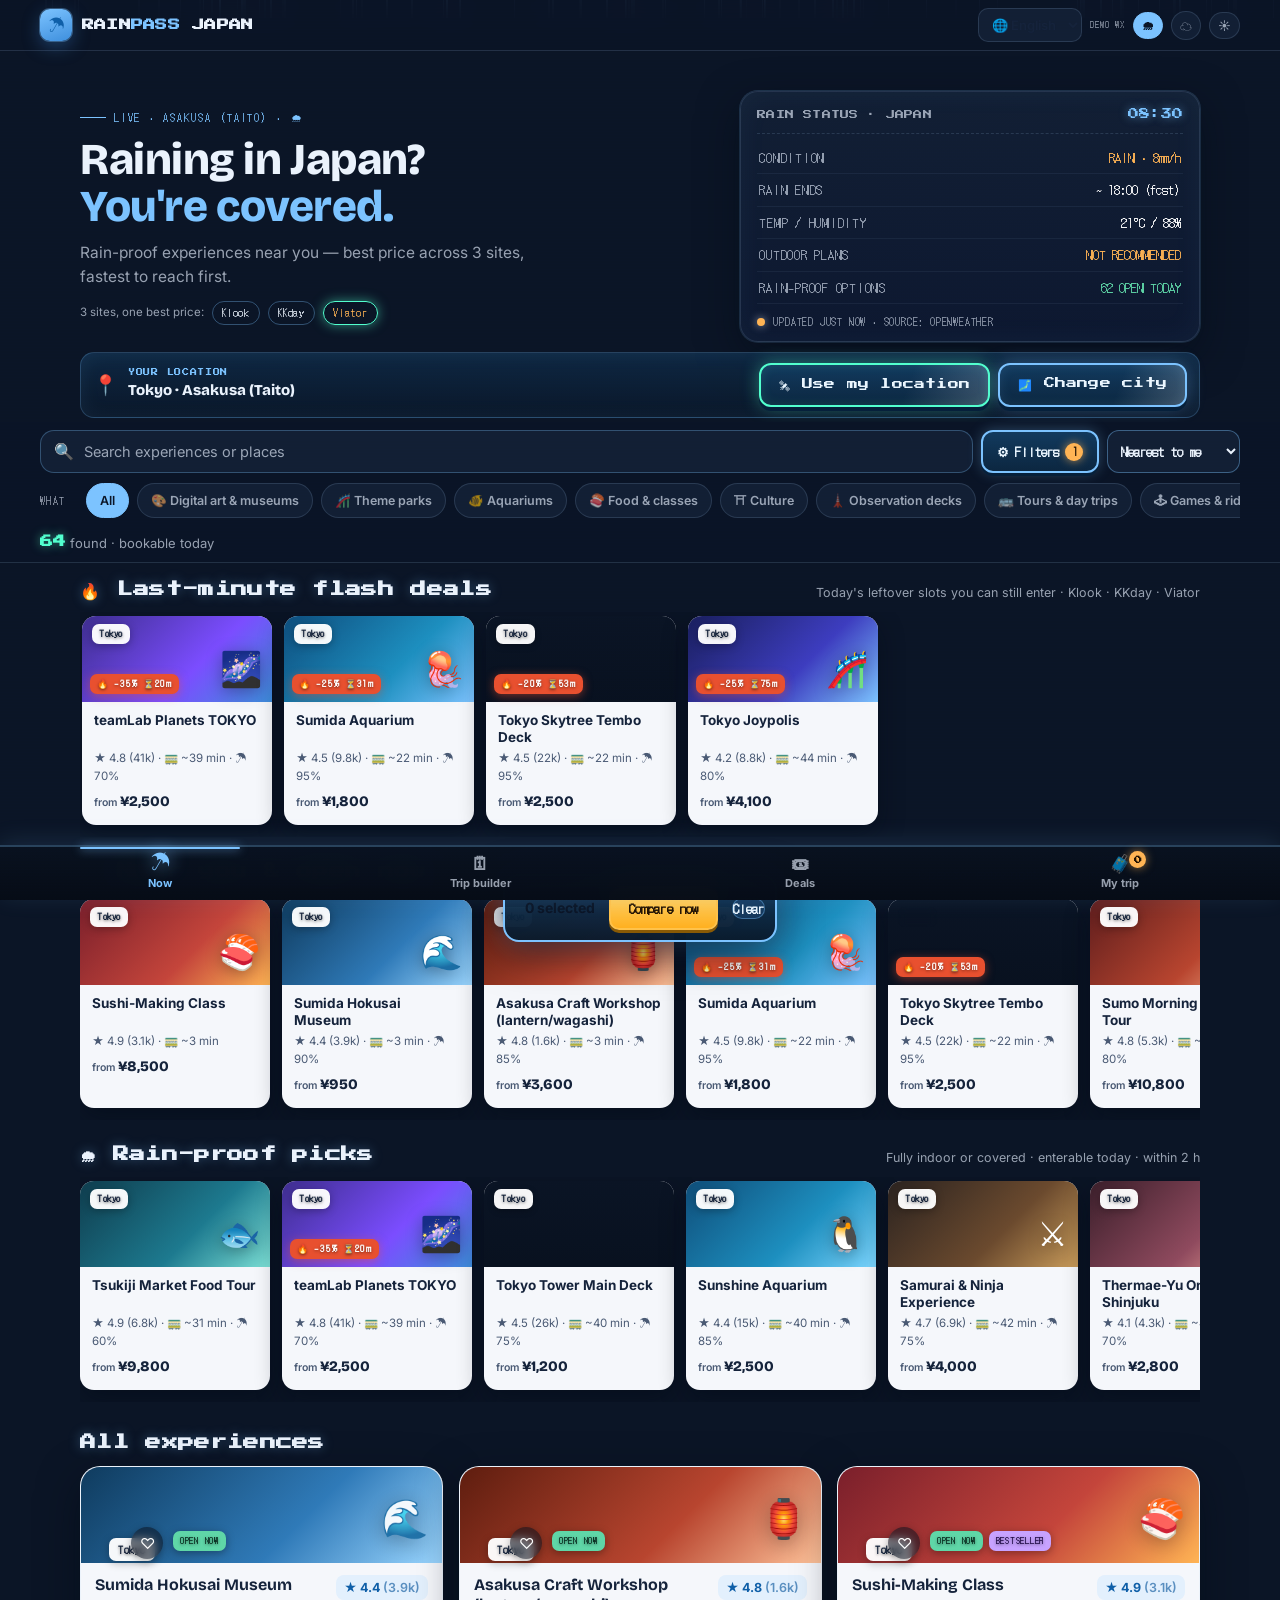
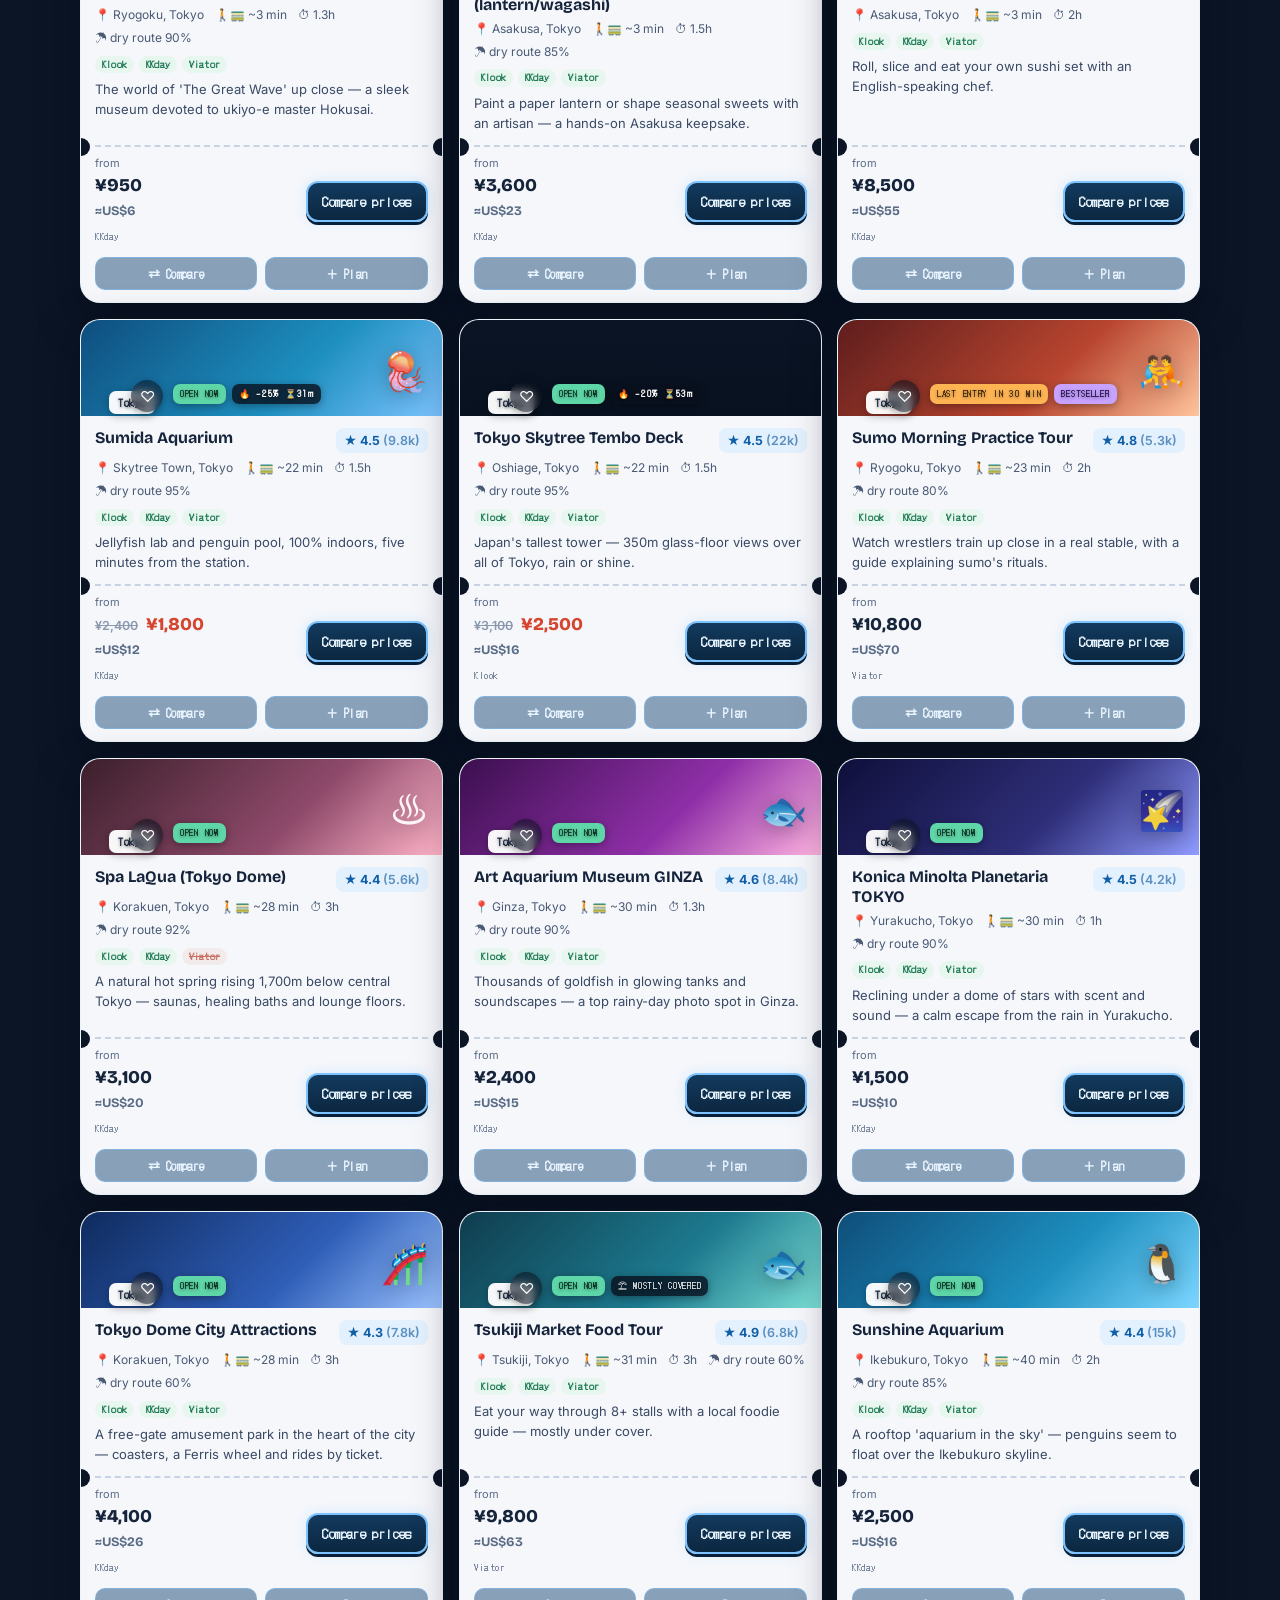
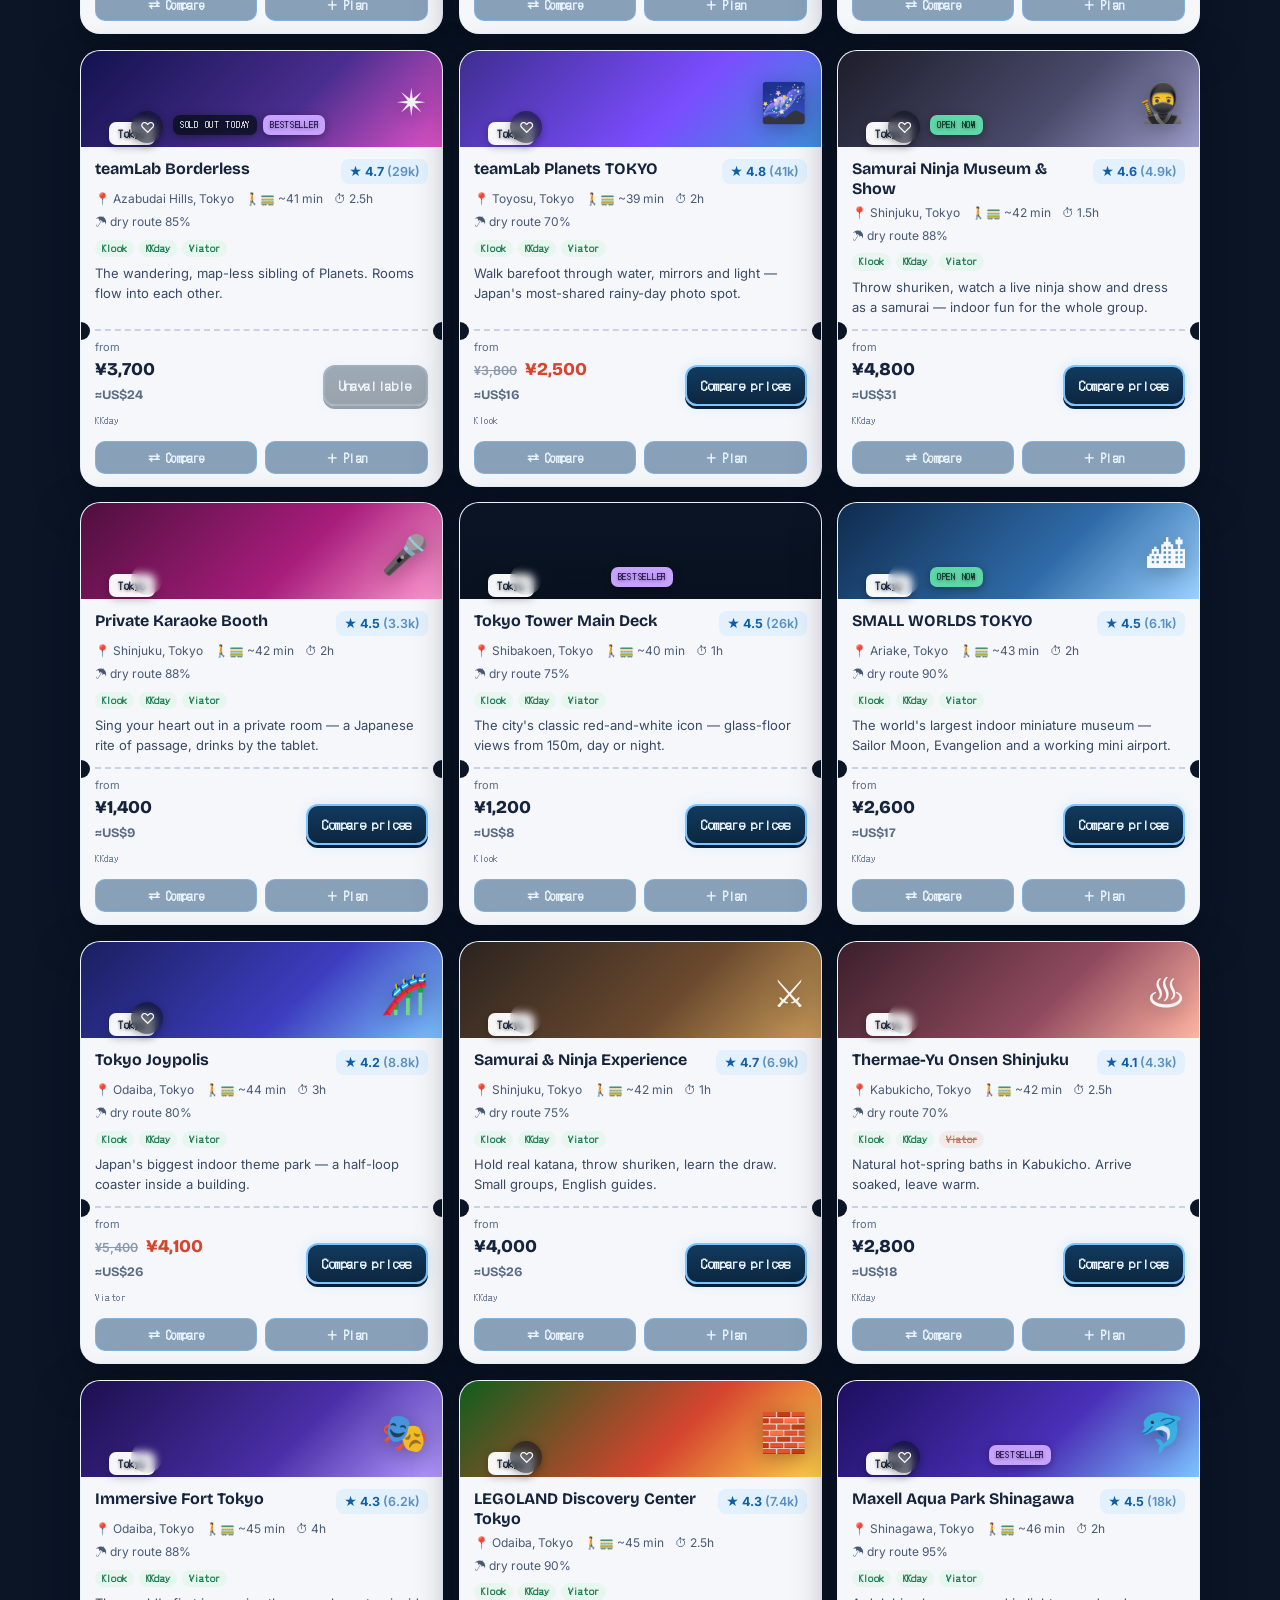
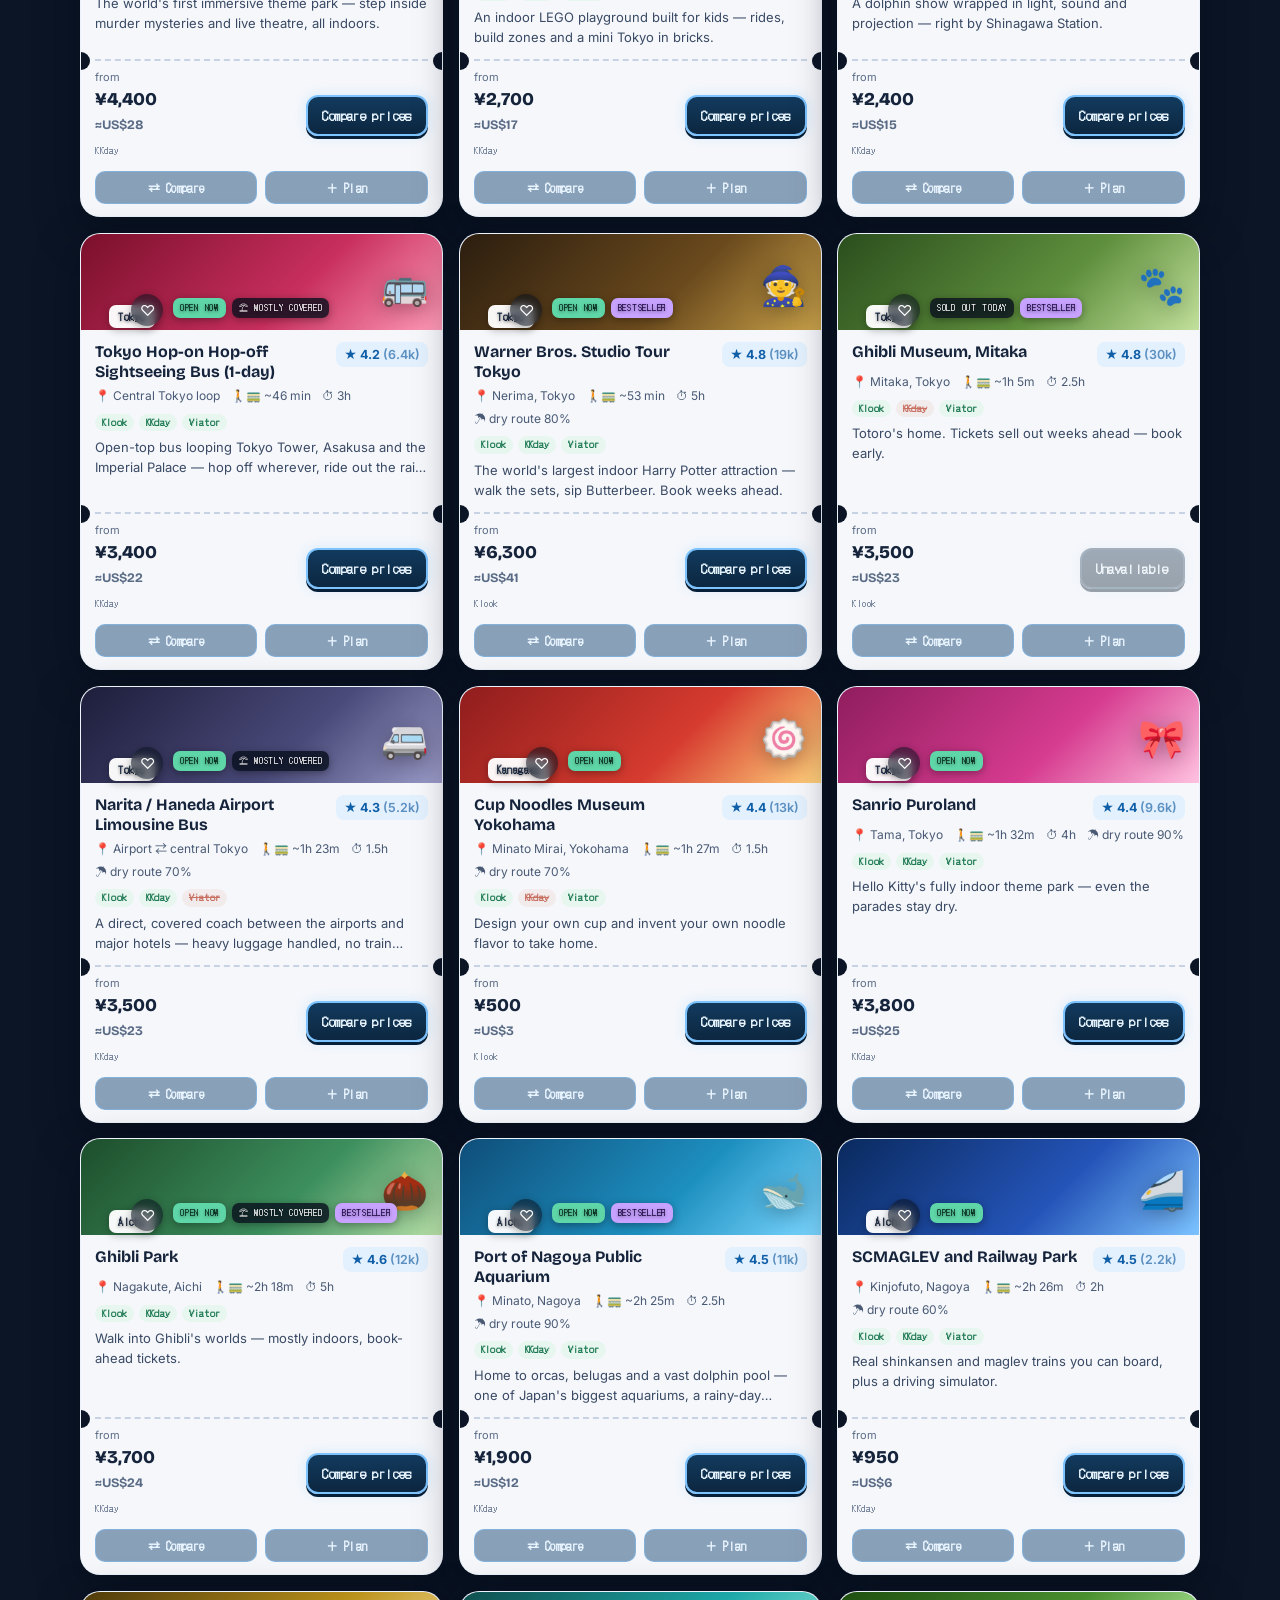
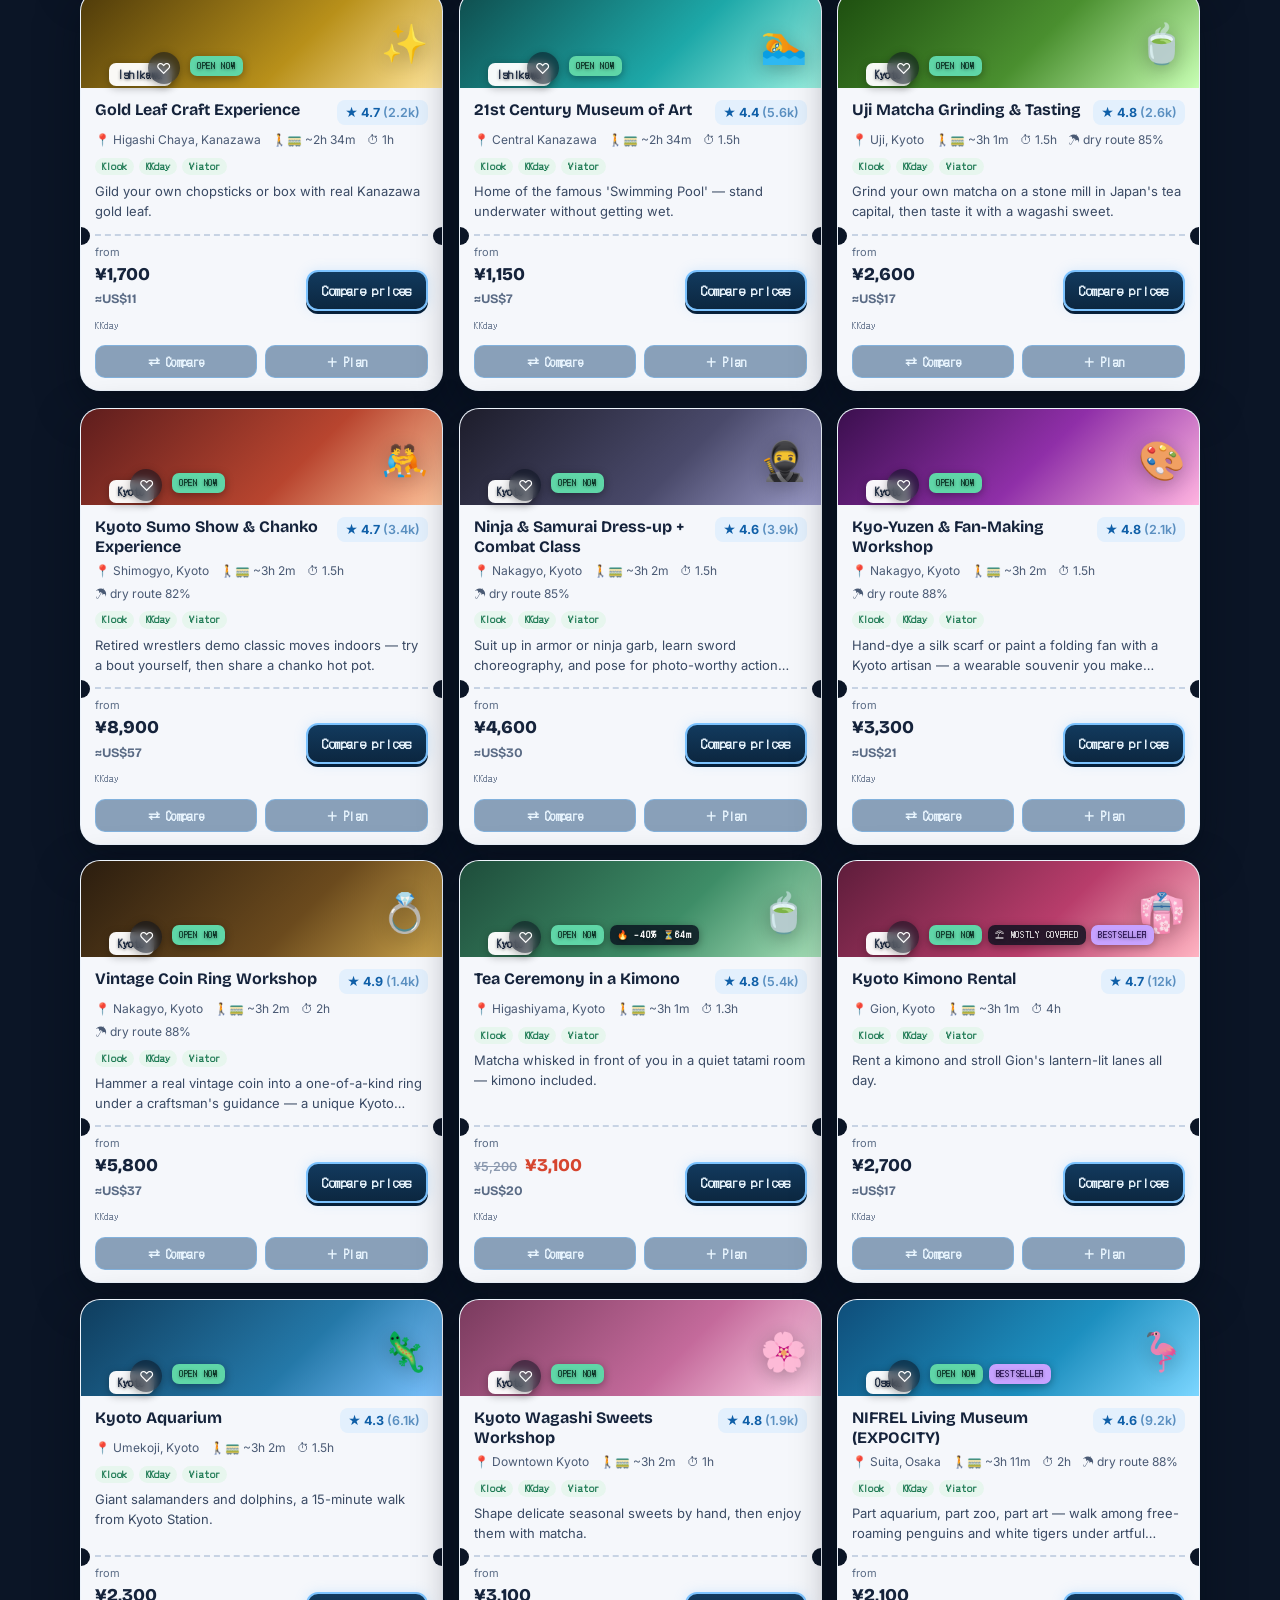
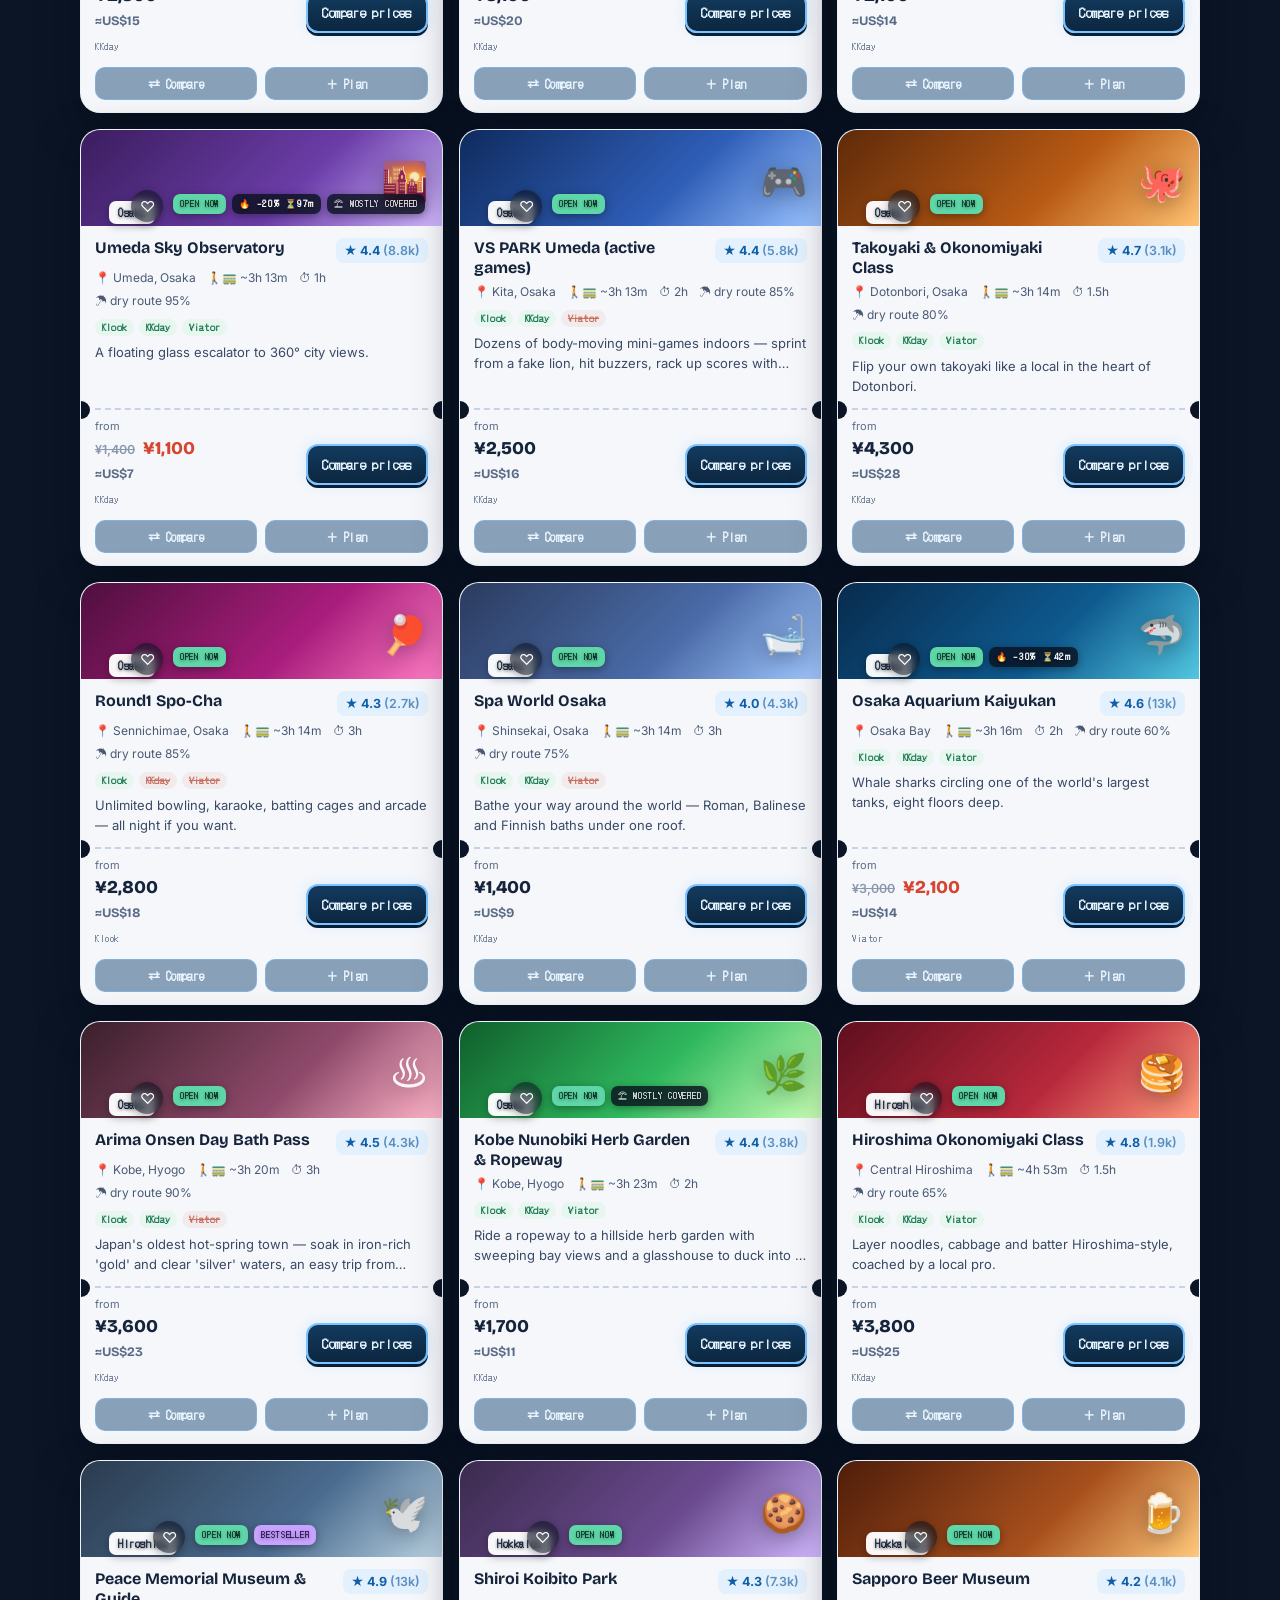
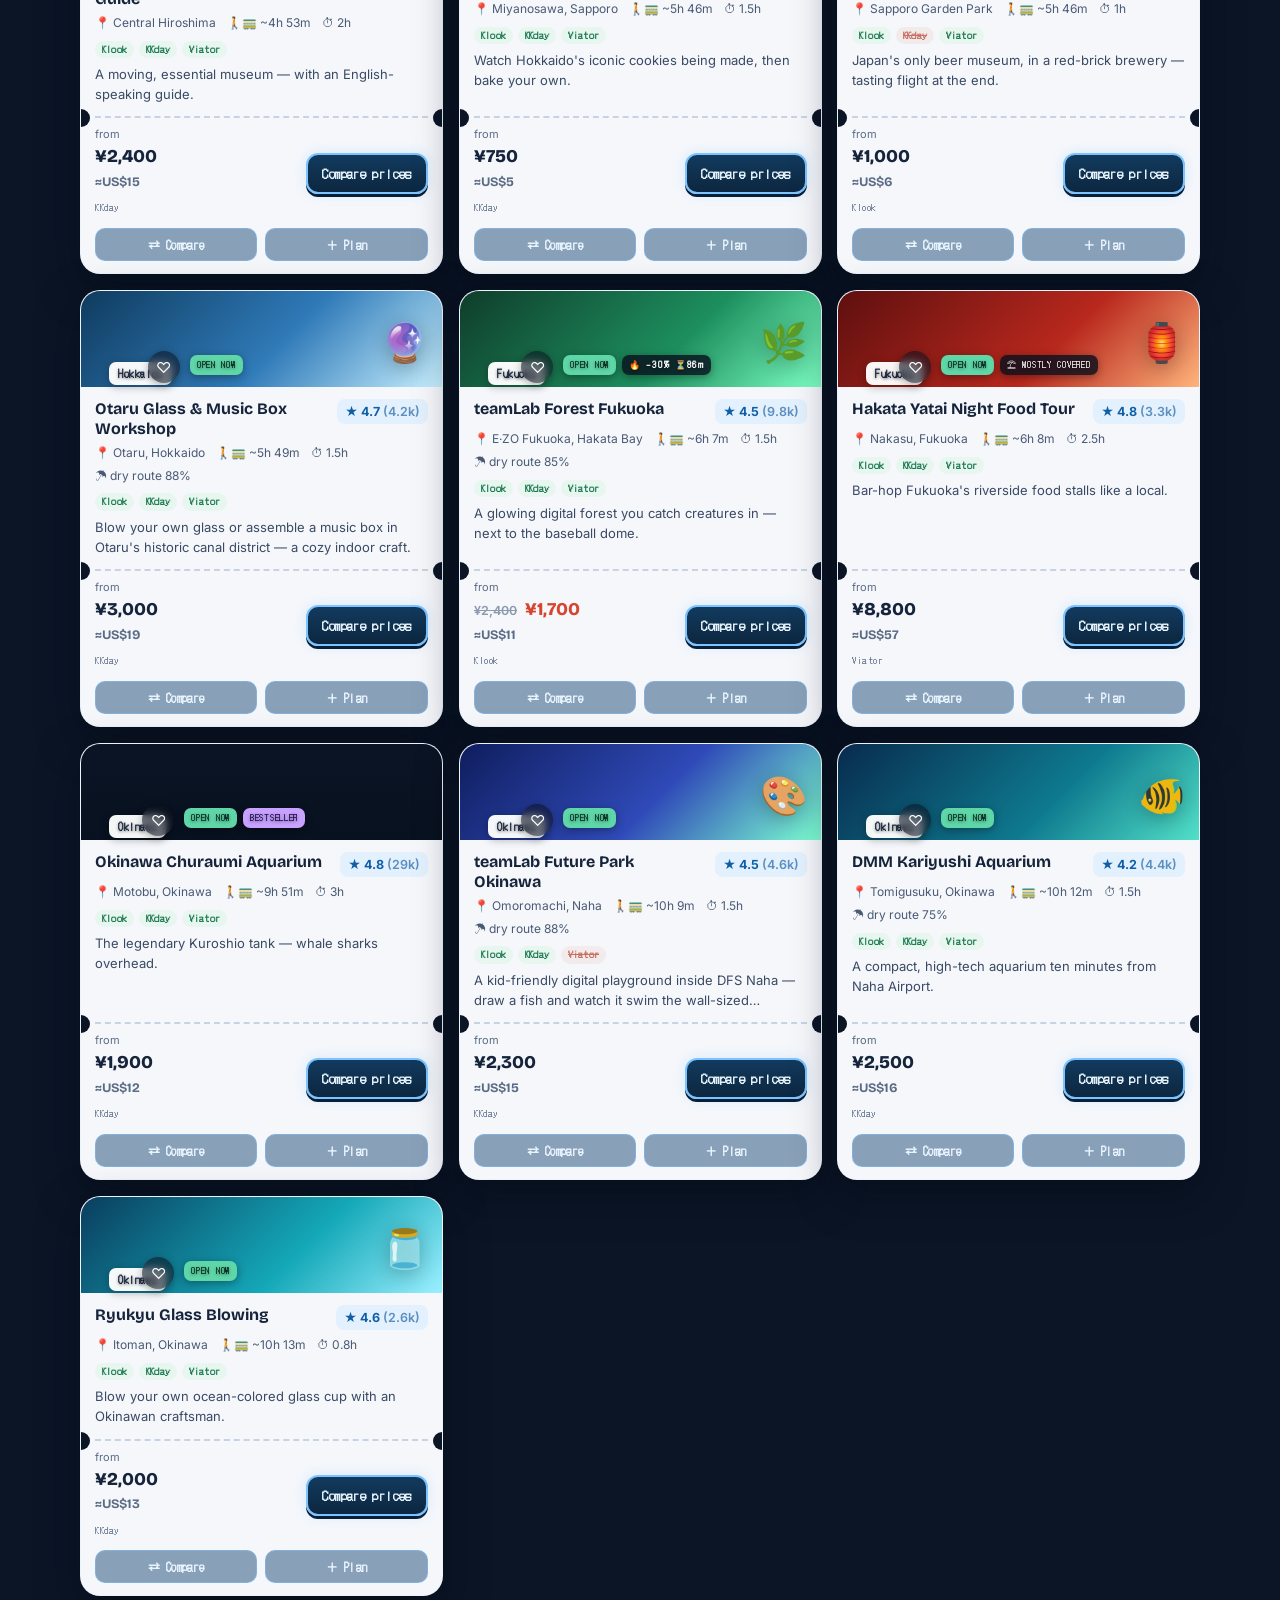
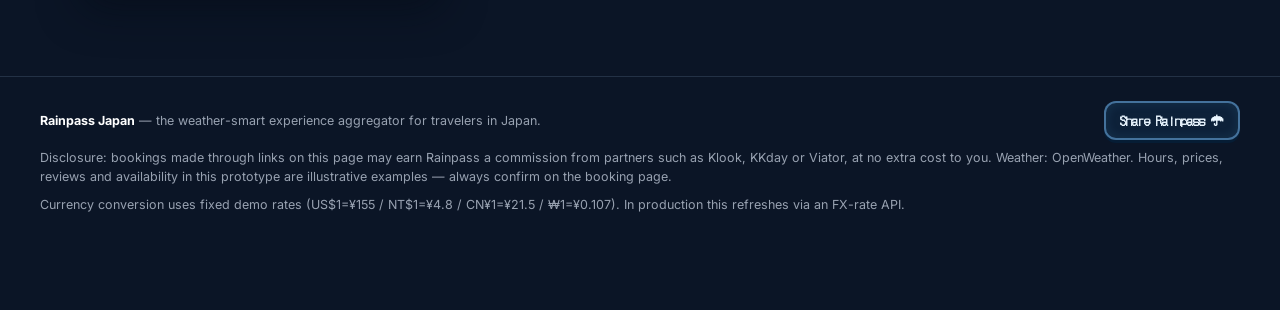
==== commit c888f85a: "Rename rainpass-japan-v13-fixed.html to index.html" ====
--- a/index.html
+++ b/index.html
@@ -414,12 +414,21 @@
 .step-h{font-family:var(--font-board);font-size:11px;letter-spacing:.16em;color:#0F5FA8;text-transform:uppercase;display:flex;align-items:center;gap:10px;margin:2px 0 -4px}
 .step-h::after{content:"";flex:1;height:1px;background:#DCE4F0}
 .wz-card{gap:16px}
-details.wz-details{border:1.5px dashed #C7D3E4;border-radius:14px;padding:10px 14px}
-details.wz-details summary{cursor:pointer;font-weight:700;font-size:13.5px;color:#26364F;list-style:none;display:flex;align-items:center;gap:8px}
-details.wz-details summary::before{content:"▸";transition:transform .15s ease}
-details.wz-details[open] summary::before{transform:rotate(90deg)}
-details.wz-details[open] summary{margin-bottom:12px}
+details.wz-details{border:2px solid var(--neon);border-radius:16px;padding:14px 16px;
+  background:linear-gradient(180deg,rgba(18,58,94,.4),rgba(12,39,64,.5));
+  box-shadow:0 4px 0 #06203a,0 0 20px rgba(124,195,255,.25);margin-top:6px;
+  animation:blobMorph 8s ease-in-out infinite}
+details.wz-details summary{cursor:pointer;font-family:var(--font-board);font-weight:700;font-size:15px;
+  color:#EAF6FF;list-style:none;display:flex;align-items:center;gap:10px}
+details.wz-details summary::-webkit-details-marker{display:none}
+details.wz-details summary .fx-plane{font-size:22px;animation:planeFly 3s ease-in-out infinite}
+@keyframes planeFly{0%,100%{transform:translateX(0) translateY(0)}50%{transform:translateX(4px) translateY(-3px)}}
+details.wz-details summary::after{content:"▾";margin-left:auto;transition:transform .2s ease;color:var(--neon)}
+details.wz-details[open] summary::after{transform:rotate(180deg)}
+details.wz-details[open] summary{margin-bottom:14px}
 details.wz-details .wz-row{margin-top:8px}
+.fx-opt-pill{font-family:var(--pixel);font-size:7px;background:var(--neon-2);color:#04241a;
+  padding:4px 8px;border-radius:999px;letter-spacing:.06em;box-shadow:0 0 10px rgba(82,255,206,.4)}
 #wzGo{font-size:15px;padding:14px 26px}
 
 .tab-btn{font-size:11px;padding:8px 4px 10px}
@@ -961,6 +970,392 @@
 .scpv-price{font-weight:700;font-size:12.5px;white-space:nowrap}
 .scpv-foot{display:flex;gap:10px;margin-top:14px;flex-wrap:wrap}
 .scpv-foot button{flex:1;min-width:140px}
+
+/* ===== v16: deals tab ===== */
+.deal-singles{font-weight:700;color:#DCE9F7;margin-bottom:10px}
+.deal-hero{background:linear-gradient(180deg,rgba(82,255,206,.1),rgba(18,58,94,.35));
+  border:2px solid var(--neon-2);border-radius:16px;padding:14px;
+  box-shadow:0 0 24px rgba(82,255,206,.2)}
+.deal-hero-top{display:flex;justify-content:space-between;align-items:center;gap:10px;flex-wrap:wrap}
+.deal-pass-nm{font-family:var(--font-display);font-weight:800;font-size:16px;color:#EAF6FF}
+.deal-save-badge{font-family:var(--pixel);font-size:12px;color:#04241a;background:var(--neon-2);
+  padding:6px 12px;border-radius:999px;box-shadow:0 0 14px rgba(82,255,206,.6)}
+.deal-cover{font-size:12px;color:#9FB4CE;margin:8px 0}
+.deal-math{display:flex;align-items:center;gap:10px;flex-wrap:wrap;margin:6px 0}
+.deal-was{color:#8B99AF;text-decoration:line-through;font-weight:700}
+.deal-arrow{color:var(--neon-2)}
+.deal-now{font-family:var(--font-display);font-weight:800;font-size:18px;color:var(--neon-2)}
+.deal-save-line{font-weight:800;color:var(--neon-2);margin:6px 0}
+.deal-uncovered{font-size:11.5px;color:#9FB4CE;margin:6px 0}
+.deal-buy{margin-top:10px}
+.pass-rec{background:rgba(18,58,94,.3);border:1.5px solid rgba(124,195,255,.25);
+  border-radius:14px;padding:13px;margin-bottom:10px;transition:border-color .15s ease,box-shadow .15s ease}
+.pass-rec.strong{border-color:var(--gold);box-shadow:0 0 18px rgba(255,194,74,.22)}
+.pass-rec-top{display:flex;justify-content:space-between;align-items:center;gap:10px}
+.pass-rec-nm{font-family:var(--font-display);font-weight:800;font-size:15px;color:#EAF6FF}
+.pass-tag{font-family:var(--pixel);font-size:8px;padding:5px 9px;border-radius:999px}
+.pass-tag.rec{background:var(--gold);color:#231303;box-shadow:0 0 12px rgba(255,194,74,.5)}
+.pass-tag.opt{background:#26364F;color:#9FB4CE}
+.pass-rec-why{font-size:12.5px;color:#9FB4CE;margin:8px 0}
+.pass-rec-math{display:flex;justify-content:space-between;font-size:12.5px;color:#cfe0f5;margin:4px 0}
+.pass-price{font-family:var(--font-display);font-weight:800;color:#EAF6FF}
+.pass-verdict{font-weight:800;margin:6px 0;font-size:13px}
+.pass-verdict.win{color:var(--neon-2)}
+.pass-verdict.close{color:var(--gold)}
+.pass-verdict.lose{color:#9FB4CE}
+.pass-buy{margin-top:8px}
+
+/* ===== v17: party (adults + kids) ===== */
+.party-box{display:flex;flex-direction:column;gap:8px}
+.party-line{display:flex;align-items:center;gap:10px;font-size:13px;color:#26364F;font-weight:600}
+.party-line .wz-sel{max-width:100px}
+.kids-ages{display:flex;flex-wrap:wrap;gap:8px}
+.kids-ages .kid-age{display:flex;align-items:center;gap:5px;font-size:12px;color:#26364F;
+  background:#EEF3FA;border:1.5px solid #C7D3E4;border-radius:10px;padding:5px 8px}
+.kids-ages .kid-age select{border:none;background:transparent;font-weight:700;color:#0F5FA8}
+.party-note{font-size:11px;color:#5A6B85}
+
+/* ===== v18: day-based trip + dates + season ===== */
+.daypick-grid{display:grid;grid-template-columns:repeat(auto-fill,minmax(120px,1fr));gap:10px;margin-top:12px}
+.daypick-btn{display:flex;flex-direction:column;align-items:center;gap:4px;padding:14px 10px;
+  background:var(--paper);color:#15233B;border:2px solid #C7D3E4;border-radius:14px;cursor:pointer;
+  transition:transform .12s var(--spring),border-color .15s ease,box-shadow .15s ease}
+.daypick-btn:hover{transform:translateY(-2px);border-color:var(--neon);box-shadow:0 6px 18px rgba(3,9,20,.35)}
+.daypick-btn.add{border-style:dashed;color:#0F5FA8;justify-content:center;font-weight:700}
+.daypick-btn .dp-n{font-family:var(--font-display);font-weight:800;font-size:15px}
+.daypick-btn .dp-date{font-size:11px;color:#5A6B85}
+.daypick-btn .dp-cnt{font-family:var(--pixel);font-size:8px;background:#0F5FA8;color:#fff;
+  min-width:20px;height:20px;display:grid;place-items:center;border-radius:999px;padding:0 5px}
+.dp-hint{font-size:12.5px;color:#5A8FC0}
+.trip-dates{background:rgba(18,58,94,.3);border:1.5px solid rgba(124,195,255,.25);
+  border-radius:14px;padding:12px 14px;margin-bottom:14px}
+.trip-dates .td-lab{font-family:var(--pixel);font-size:8px;color:var(--neon);letter-spacing:.08em;margin-bottom:8px}
+.td-inputs{display:flex;gap:12px;flex-wrap:wrap}
+.td-inputs label{display:flex;flex-direction:column;gap:3px;font-size:11px;color:#9FB4CE;font-weight:600}
+.td-inputs input[type=date]{background:#fff;border:1.5px solid #C7D3E4;border-radius:10px;
+  padding:7px 9px;font-weight:700;color:#15233B;font-family:var(--font-body)}
+.td-season{margin-top:10px;font-weight:700;font-size:12.5px;padding:6px 10px;border-radius:10px;display:inline-block}
+.td-season.peak{background:#FBE4E4;color:#B3372F}
+.td-season.high{background:#FBF0DC;color:#8F5A04}
+.td-season.normal{background:#E7F0FB;color:#2C5A8F}
+.td-season.off{background:#E7F6EE;color:#1E7A54}
+.td-hint{margin-top:10px;font-size:11.5px;color:#9FB4CE}
+.trip-day{background:rgba(18,58,94,.22);border:1px solid rgba(124,195,255,.15);
+  border-radius:14px;padding:6px 12px 10px;margin-bottom:12px}
+.trip-day-head{display:flex;justify-content:space-between;align-items:center;
+  padding:8px 2px;border-bottom:1px solid rgba(124,195,255,.15);margin-bottom:6px}
+.trip-day-head h3{font-family:var(--font-display);font-weight:800;font-size:15px;color:#EAF6FF}
+.trip-day-head .tdh-date{color:var(--neon);font-weight:700}
+.trip-day-head .tdh-total{font-family:var(--font-display);font-weight:800;color:var(--neon-2)}
+/* party UI tidy */
+.party-box{background:rgba(18,58,94,.18);border:1px solid rgba(124,195,255,.14);border-radius:12px;padding:10px 12px}
+.party-line{justify-content:space-between}
+.party-line .wz-sel{max-width:88px}
+
+/* ===== v18b: wizard dates ===== */
+.wz-dates{display:flex;gap:12px;align-items:flex-end;flex-wrap:wrap}
+.wz-date-lab{display:flex;flex-direction:column;gap:3px;font-size:11px;color:#5A6B85;font-weight:600}
+.wz-date-lab input[type=date]{background:#fff;border:1.5px solid #C7D3E4;border-radius:10px;
+  padding:8px 10px;font-weight:700;color:#15233B;font-family:var(--font-body)}
+.wz-days-badge{font-family:var(--pixel);font-size:9px;background:#0F5FA8;color:#fff;
+  padding:8px 12px;border-radius:999px;align-self:center}
+.wz-days-badge:empty{display:none}
+
+/* ===== v18d: sight picker ===== */
+.sight-grid{display:flex;flex-wrap:wrap;gap:8px;margin-top:12px}
+.sight-opt{background:var(--paper);color:#15233B;border:1.5px solid #C7D3E4;border-radius:12px;
+  padding:9px 13px;font-size:13px;font-weight:600;cursor:pointer;transition:transform .1s var(--spring),border-color .15s ease}
+.sight-opt:hover{transform:translateY(-2px);border-color:var(--neon)}
+.add-sight{margin-top:8px;border-style:dashed!important;color:#7CC3FF!important;width:100%}
+
+/* ================================================================
+   v19 — CONTRAST & LEGIBILITY PASS
+   Many panels moved to dark translucent backgrounds in v14+, but their
+   text kept light-card greys (#5A6B85 etc). This layer restores readable
+   contrast per surface. Scoped overrides beat the base rules.
+   ================================================================ */
+
+/* ---- DARK panels: bump muted text to a light, readable slate ---- */
+.wz-card,.trip-card,.itin-day,.itin-total-card,.trip-day,.trip-dates,
+.pass-rec,.deal-hero,.pass-rec-why,.pass-rec-math,
+.pane-cheat .wz-hint,#pane-plan .wz-hint,#pane-trip .wz-hint,#pane-cheat .wz-hint{
+  --muted:#AFC4E0;
+}
+/* muted text inside dark panels */
+.wz-card .wz-hint,.trip-day .plan-item .s,.trip-dates .td-hint,
+.pass-rec-why,.pass-rec-math,.deal-cover,.deal-uncovered,
+.itin-day-foot .pp,.tl-sub,.scpv-note{
+  color:#AFC4E0!important;
+}
+/* section labels on dark → readable neon-tint instead of dark grey */
+.wz-lab,.prov-title,.region h3,.loc-step-head h3{
+  color:#9FD0FF!important;
+}
+/* trip-empty / placeholders on dark */
+.trip-empty{color:#AFC4E0!important}
+
+/* ---- wizard cards are LIGHT (paper) — keep dark text readable there ---- */
+.wz-card{background:var(--paper);color:#15233B}
+.wz-card .wz-lab{color:#3B6EA5!important}
+.wz-card .wz-hint,.wz-card .party-note,.wz-card .flt-note{color:#4A5A74!important}
+.wz-card .step-h{color:#0F5FA8!important}
+.wz-card .party-line{color:#26364F}
+.wz-card .kids-ages .kid-age{color:#26364F}
+/* wizard chips (unselected) on light card need dark text */
+.wz-card .wz-chips .chip{background:#EEF3FA;border-color:#C7D3E4;color:#26364F}
+.wz-card .wz-chips .chip[aria-pressed="true"]{background:#0F5FA8;border-color:#0F5FA8;color:#fff}
+
+/* ---- flight card is DARK (neon) — its inner rows/labels must be light ---- */
+details.wz-details,details.wz-details .wz-lab,details.wz-details label,
+details.wz-details .wz-row,details.wz-details span{color:#EAF6FF}
+details.wz-details .wz-hint{color:#AFC4E0!important}
+details.wz-details select,details.wz-details input{color:#15233B}
+details.wz-details .wz-chips .chip{background:rgba(255,255,255,.1);border-color:rgba(124,195,255,.4);color:#EAF6FF}
+details.wz-details .wz-chips .chip[aria-pressed="true"]{background:var(--neon);border-color:var(--neon);color:#04203a}
+
+/* ---- date pickers: ensure the native control text is dark on white ---- */
+.wz-date-lab input[type=date],.td-inputs input[type=date]{color:#15233B;background:#fff}
+.wz-date-lab,.td-inputs label{color:#AFC4E0}
+
+/* ---- buttons: guarantee legible text on every button colour ---- */
+.btn-primary,#wzGo,.tray-btn,.deal-buy,.pass-buy,.sc-use{color:#231303!important}  /* on gold */
+.book,.gbtn,.flt-btn{color:#EAF6FF!important}                                        /* on deep blue */
+.mini-btn{color:#DCE9F7}
+.mini-btn.active{color:#EAF6FF}
+.btn-ghost{color:#EAF6FF!important}
+/* ghost buttons that sit on LIGHT sheets (reset/select-days) need dark text */
+#fltReset,#scUseSel{color:#3C4C66!important;border-color:#C7D3E4!important;background:#fff!important}
+
+/* ---- tags & badges: fix low-contrast combos ---- */
+.tag.reco{background:var(--hot);color:#fff}
+.tag.best{background:var(--neon-2);color:#04241a}
+/* base .badge keeps its dark translucent bg + white text (defined earlier).
+   Only the coloured variants get matched dark text for their light fills. */
+.badge.now{background:#5FD6A7!important;color:#04241a!important}
+.badge.hurry{background:#FFB454!important;color:#2a1802!important}
+.badge.dry{background:#7887A0!important;color:#fff!important}
+.badge.bs{background:#C7A2FF!important;color:#1a0640!important}
+.badge.soldout{background:#B44!important;color:#fff!important}
+
+/* provider availability chips already fixed; ensure off-state readable */
+.prov-avail .pa.off{color:#B9432F}
+.prov-avail .pa.on{color:#1E7A54}
+
+/* ---- detail sheet (light paper) muted text ---- */
+.d-meta,.d-rate,.d-desc{color:#3A4A64}
+.d-meta span{background:#EEF3FA;color:#26364F}
+.prov-na{color:#B9432F}
+.prov-row .prov-name{color:#15233B}
+.prov-row.na{opacity:.85}
+
+/* ---- filter sheet (light) labels ---- */
+#filterModal .wz-lab{color:#3B6EA5!important}
+#filterModal .flt-note{color:#4A5A74!important}
+#timeRow .chip{background:#fff;border:1.5px solid #C7D3E4;color:#26364F}
+
+/* ---- day-picker / sight-picker (light sheets) ---- */
+.daypick-btn .dp-date{color:#4A5A74}
+.dp-hint{color:#3B6EA5}
+
+/* ---- season badges: verify text contrast ---- */
+.td-season.peak{background:#FBE0E0;color:#8f2018}
+.td-season.high{background:#FBEFD6;color:#7a4a00}
+.td-season.normal{background:#E2EDFB;color:#1f4a7a}
+.td-season.off{background:#DFF3E8;color:#166043}
+
+/* ---- result count & misc light-on-dark ---- */
+.result-line{color:#AFC4E0}
+.scard-meta,.scard-price .fr{color:#4A5A74}   /* scard body is light paper */
+.pass-meta{color:#4A5A74}                       /* card body is light paper */
+.stub-price .fr,.stub-price .pv{color:#5A6B85}
+.pass-desc{color:#3A4A64}
+
+/* ---- links ---- */
+a{color:#0F5FA8}
+.idline a{color:#0F5FA8}
+
+/* ================================================================
+   v19b — Claude Code self-improvements: a11y & polish
+   ================================================================ */
+
+/* keyboard focus visibility (was invisible before) */
+:focus-visible{outline:3px solid var(--neon-2);outline-offset:2px;border-radius:6px}
+button:focus-visible,select:focus-visible,input:focus-visible,a:focus-visible{
+  outline:3px solid var(--neon-2);outline-offset:2px}
+
+/* date input calendar icon: make it visible on white */
+input[type=date]::-webkit-calendar-picker-indicator{
+  filter:invert(.3) sepia(1) saturate(3) hue-rotate(180deg);cursor:pointer}
+
+/* minimum comfortable tap targets on mobile */
+@media (max-width:640px){
+  .mini-btn,.tl-btn,.chip,.flt-btn{min-height:38px}
+  .book{min-height:42px}
+  .daypick-btn{min-height:64px}
+}
+
+/* selection colour on brand */
+::selection{background:rgba(124,195,255,.35);color:#EAF6FF}
+
+/* scrollbars (webkit) subtle brand tint */
+*::-webkit-scrollbar{height:8px;width:8px}
+*::-webkit-scrollbar-thumb{background:rgba(124,195,255,.3);border-radius:8px}
+*::-webkit-scrollbar-track{background:transparent}
+
+/* disabled buttons clearly non-interactive */
+button:disabled,button.disabled{opacity:.42;cursor:not-allowed;filter:grayscale(.3)}
+
+/* smoother modal backdrop for readability of sheets */
+.modal.open{backdrop-filter:blur(3px)}
+
+/* ensure toast text is legible */
+.toast{color:#EAF6FF}
+
+/* card art text protection: any text over photos gets a shadow */
+.pass-art .pref-tag,.pass-art .badges .badge,.scard-art .badge,.d-art .badges .badge{
+  text-shadow:0 1px 3px rgba(0,0,0,.5)}
+
+/* prevent pixel-font labels from getting too tiny to read */
+.wz-lab,.prov-title,.region h3,.step-h{font-size:max(10px,0.72em)}
+
+/* ================================================================
+   v20 — FLIGHT CARD LEGIBILITY + targeted contrast fixes
+   ================================================================ */
+
+/* Flight card time chips: the translucent white was unreadable.
+   Give unselected chips a solid readable surface, selected chips clear brand fill. */
+details.wz-details .wz-chips .chip,
+details.wz-details .wz-chips button.chip{
+  background:rgba(255,255,255,.92)!important;
+  border:1.5px solid rgba(124,195,255,.5)!important;
+  color:#15233B!important;
+  font-weight:700;
+  text-shadow:none!important;
+}
+details.wz-details .wz-chips .chip[aria-pressed="true"],
+details.wz-details .wz-chips button.chip[aria-pressed="true"]{
+  background:var(--neon)!important;
+  border-color:var(--neon)!important;
+  color:#04203a!important;
+  box-shadow:0 0 14px rgba(124,195,255,.6)!important;
+}
+/* flight card sub-labels (arrival airport / return takeoff) → light on dark */
+details.wz-details .chip-sub{color:#DCEBFB!important;font-weight:600}
+/* selects inside the flight card: dark text on white */
+details.wz-details select#arrAp,
+details.wz-details select#depAp{
+  background:#fff!important;color:#15233B!important;
+  border:1.5px solid rgba(124,195,255,.5)!important;border-radius:10px;padding:8px 10px;font-weight:700;
+}
+/* the flight summary header text + toggle pill legibility */
+details.wz-details summary span[data-i18n="flightSum"]{color:#EAF6FF;font-size:15px}
+
+/* ---- other translucent chips/buttons: ensure text stands out ---- */
+.mini-btn{background:rgba(30,74,120,.5);color:#EAF6FF}          /* was .25 → too faint */
+.mini-btn:not(.active){border-color:rgba(124,195,255,.5)}
+.tl-btn{background:rgba(30,74,120,.55)!important;color:#EAF6FF!important}
+.tray-clear{background:rgba(30,74,120,.5);color:#EAF6FF}
+
+/* pass-rec / trip-dates panels: lift the dark translucent a touch for legibility */
+.pass-rec{background:rgba(20,42,72,.55)}
+.trip-dates{background:rgba(20,42,72,.55)}
+.trip-day{background:rgba(20,42,72,.45)}
+
+/* chip-sub opacity was .8 on dark → make fully opaque light */
+details.wz-details .chip-sub{opacity:1}
+
+/* deal / pass card body text legibility */
+.deal-singles{color:#EAF6FF}
+.pass-rec-nm,.deal-pass-nm{color:#EAF6FF}
+
+/* wizard hint text on the light wz-card stays dark (guard against global light override) */
+.wz-card .wz-hint,.wz-card .party-note{color:#4A5A74!important}
+
+/* the flight "optional/precision" pill: readable */
+.fx-opt-pill{color:#04241a!important}
+
+/* select dropdowns everywhere: readable option text */
+select{color:#15233B}
+select option{color:#15233B;background:#fff}
+.wz-sel{background:#fff!important;color:#15233B!important}
+
+
+/* ================================================================
+   v21 — TAG & BADGE UNIFICATION (readable, consistent across cards)
+   ================================================================ */
+
+/* Prefecture tag: crisp white pill, dark text, subtle shadow so it reads
+   on ANY art background (photo, gradient, dark). */
+.pass-art .pref-tag,.scard-art .badge:first-child{
+  background:rgba(255,255,255,.96)!important;
+  color:#15233B!important;
+  font-weight:700;
+  box-shadow:0 2px 8px rgba(0,0,0,.28);
+  border:none;
+  letter-spacing:.06em;
+}
+/* Base status badges (flash/now/etc): dark glass + white, readable on art */
+.pass-art .badges .badge,.d-art .badges .badge{
+  background:rgba(9,16,30,.82)!important;
+  color:#fff!important;
+  box-shadow:0 2px 8px rgba(0,0,0,.35);
+  backdrop-filter:blur(4px);
+}
+/* coloured status variants keep their meaning with readable dark text */
+.pass-art .badges .badge.now,.d-art .badges .badge.now{background:#5FD6A7!important;color:#04241a!important}
+.pass-art .badges .badge.hurry,.d-art .badges .badge.hurry{background:#FFB454!important;color:#2a1802!important}
+.pass-art .badges .badge.bs,.d-art .badges .badge.bs{background:#C7A2FF!important;color:#1a0640!important}
+
+/* Flash-deal chip on cards (−25% ⏳31m): make it pop but stay legible */
+.badge[style*="D6452F"],.scard-art .badge[style*="D6452F"]{
+  background:#E8502F!important;color:#fff!important;
+  box-shadow:0 2px 10px rgba(232,80,47,.5);font-weight:700;
+}
+
+/* shelf-card prefecture badge (top-left) — same white pill treatment */
+.scard-art .badge{
+  background:rgba(255,255,255,.96);color:#15233B;font-weight:700;
+  box-shadow:0 2px 6px rgba(0,0,0,.25);
+}
+/* but the flash badge on shelf cards stays red (handled above) */
+
+/* heart button: readable on any art */
+.pass-art .heart{
+  background:rgba(9,16,30,.55);border-radius:50%;width:32px;height:32px;
+  display:grid;place-items:center;color:#fff;backdrop-filter:blur(4px);
+  box-shadow:0 2px 8px rgba(0,0,0,.3)}
+.pass-art .heart.on{color:#FF5FA2}
+
+/* consistent radius + spacing for all art-overlay chips */
+.pass-art .pref-tag,.pass-art .badges .badge,.scard-art .badge{border-radius:7px}
+
+/* ---- fixes ---- */
+/* sort dropdown sits on the dark toolbar: keep the closed control light,
+   but the open option list dark-on-white. (An earlier global
+   `select{color:#15233B}` made this control dark-on-dark = invisible.) */
+#sortSel{color:#EAF2FC;background:var(--ink-2)}
+#sortSel option{color:#15233B;background:#fff}
+/* let the toolbar wrap so the sort control can never be pushed off-screen */
+.toolbar{flex-wrap:wrap}
+.toolbar .searchbar{min-width:180px}
+@media (max-width:520px){
+  .toolbar .searchbar{flex:1 1 100%}
+  .toolbar .flt-btn{flex:1 1 auto;justify-content:center}
+  .toolbar #sortSel{flex:1 1 auto;max-width:none}
+}
+
+/* These sit on LIGHT paper cards (trip / itinerary / wizard dates) but an
+   earlier "dark panel" pass painted their text light (#AFC4E0 / neon blue),
+   leaving location, time, price, weather notes and day headings nearly
+   invisible. Restore readable dark text. (The trip-tab date labels inside the
+   dark .trip-dates panel keep their light colour and are intentionally left.) */
+.trip-empty{color:#5A6B85!important}
+.itin-day .tl-sub,.itin-day-foot .pp{color:#5A6B85!important}
+.itin-day-head h3{color:#0F5FA8!important}
+.wz-date-lab{color:#5A6B85}
+/* logo wordmark was a dim blue on the dark header; keep RAIN/JAPAN light,
+   the "PASS" accent span keeps its own brand colour */
+.logo-type{color:#EAF2FC}
 </style>
 </head>
 <body data-wx="rain">
@@ -1096,10 +1491,51 @@
           <button class="chip" data-val="repeat" aria-pressed="false" data-i18n="wzRepeat"></button>
         </div></div>
       <div class="wz-row"><span class="wz-lab" data-i18n="wzParty"></span>
-        <select id="partySel" class="wz-sel"></select></div>
-      <div class="wz-row"><span class="wz-lab" data-i18n="wzDays"></span>
-        <select id="daysSel" class="wz-sel"></select>
+        <div class="party-box">
+          <div class="party-line"><span data-i18n="pAdults"></span>
+            <select id="adultsSel" class="wz-sel"></select></div>
+          <div class="party-line"><span data-i18n="pKids"></span>
+            <select id="kidsSel" class="wz-sel"></select></div>
+          <div id="kidsAges" class="kids-ages"></div>
+          <div class="party-note" id="kidsNote" data-i18n="pKidsNote"></div>
+        </div></div>
+      <div class="wz-row"><span class="wz-lab" data-i18n="wzDatesLbl"></span>
+        <div class="wz-dates">
+          <label class="wz-date-lab"><span data-i18n="tripStart"></span>
+            <input type="date" id="wzStartInp"></label>
+          <label class="wz-date-lab"><span data-i18n="tripEnd"></span>
+            <input type="date" id="wzEndInp"></label>
+          <span class="wz-days-badge" id="wzDaysBadge"></span>
+        </div>
         <div class="wz-hint" id="daysHint"></div></div>
+      <details class="wz-details"><summary><span class="fx-plane">✈</span><span data-i18n="flightSum"></span><span class="fx-opt-pill" data-i18n="fxOptional"></span></summary>
+      <div class="wz-row">
+        <div class="wz-chips" style="align-items:center">
+          <span class="chip-sub" style="display:inline;margin:0 2px 0 0" data-i18n="arrLbl"></span>
+          <select id="arrAp"></select>
+        </div>
+        <div class="wz-chips" data-wzgroup="arrT">
+          <button class="chip" data-val="none" aria-pressed="true" data-i18n="apNone"></button>
+          <button class="chip" data-val="480" aria-pressed="false">08:00</button>
+          <button class="chip" data-val="600" aria-pressed="false">10:00</button>
+          <button class="chip" data-val="780" aria-pressed="false">13:00</button>
+          <button class="chip" data-val="1020" aria-pressed="false">17:00</button>
+          <button class="chip" data-val="1200" aria-pressed="false">20:00</button>
+        </div>
+        <div class="wz-chips" style="align-items:center;margin-top:4px">
+          <span class="chip-sub" style="display:inline;margin:0 2px 0 0" data-i18n="depLbl"></span>
+          <select id="depAp"></select>
+        </div>
+        <div class="wz-chips" data-wzgroup="depT">
+          <button class="chip" data-val="none" aria-pressed="true" data-i18n="apNone"></button>
+          <button class="chip" data-val="600" aria-pressed="false">10:00</button>
+          <button class="chip" data-val="780" aria-pressed="false">13:00</button>
+          <button class="chip" data-val="1020" aria-pressed="false">17:00</button>
+          <button class="chip" data-val="1200" aria-pressed="false">20:00</button>
+          <button class="chip" data-val="1320" aria-pressed="false">22:00</button>
+        </div>
+      </div>
+      </details>
       <div class="step-h" data-i18n="st2"></div>
       <div class="wz-row"><span class="wz-lab" data-i18n="wzStyle"></span>
         <div class="wz-chips" data-wzmulti="styles">
@@ -1127,34 +1563,6 @@
           <button class="chip" data-val="std" aria-pressed="true"><span data-i18n="bgStd"></span><span class="chip-sub" data-i18n="bgStdN"></span></button>
           <button class="chip" data-val="prem" aria-pressed="false"><span data-i18n="bgPrem"></span><span class="chip-sub" data-i18n="bgPremN"></span></button>
         </div></div>
-      <details class="wz-details"><summary data-i18n="flightSum"></summary>
-      <div class="wz-row">
-        <div class="wz-chips" style="align-items:center">
-          <span class="chip-sub" style="display:inline;margin:0 2px 0 0" data-i18n="arrLbl"></span>
-          <select id="arrAp"></select>
-        </div>
-        <div class="wz-chips" data-wzgroup="arrT">
-          <button class="chip" data-val="none" aria-pressed="true" data-i18n="apNone"></button>
-          <button class="chip" data-val="480" aria-pressed="false">08:00</button>
-          <button class="chip" data-val="600" aria-pressed="false">10:00</button>
-          <button class="chip" data-val="780" aria-pressed="false">13:00</button>
-          <button class="chip" data-val="1020" aria-pressed="false">17:00</button>
-          <button class="chip" data-val="1200" aria-pressed="false">20:00</button>
-        </div>
-        <div class="wz-chips" style="align-items:center;margin-top:4px">
-          <span class="chip-sub" style="display:inline;margin:0 2px 0 0" data-i18n="depLbl"></span>
-          <select id="depAp"></select>
-        </div>
-        <div class="wz-chips" data-wzgroup="depT">
-          <button class="chip" data-val="none" aria-pressed="true" data-i18n="apNone"></button>
-          <button class="chip" data-val="600" aria-pressed="false">10:00</button>
-          <button class="chip" data-val="780" aria-pressed="false">13:00</button>
-          <button class="chip" data-val="1020" aria-pressed="false">17:00</button>
-          <button class="chip" data-val="1200" aria-pressed="false">20:00</button>
-          <button class="chip" data-val="1320" aria-pressed="false">22:00</button>
-        </div>
-      </div>
-      </details>
       <div class="wz-go-row">
         <button class="btn-primary" id="wzGo"></button>
         <button class="btn-ghost" id="wzRegen" style="color:#3C4C66;border-color:#C7D3E4" hidden></button>
@@ -1174,12 +1582,11 @@
 <!-- ================= TAB: CHEATS & PASSES ================= -->
 <div class="tabpane" id="pane-cheat" hidden>
   <div class="pa-wrap pa-head">
-    <h2 data-i18n="cheatH"></h2>
-    <p data-i18n="cheatP"></p>
+    <h2 data-i18n="dealsH"></h2>
+    <p data-i18n="dealsP"></p>
   </div>
   <div class="pa-wrap"><div class="wz-card" id="comboWrap"></div></div>
   <div class="pa-wrap" style="padding-top:14px"><div class="wz-card" id="tpassWrap"></div></div>
-  <div class="pa-wrap" style="padding-top:14px"><div class="wz-card" id="idWrap"></div></div>
 </div><!-- /pane-cheat -->
 
 <!-- ================= TAB: MY PLAN ================= -->
@@ -1276,6 +1683,22 @@
       <button class="btn-primary" id="scUseAll"></button>
       <button class="btn-ghost" id="scUseSel" style="color:#3C4C66;border-color:#C7D3E4"></button>
     </div>
+  </div>
+</div>
+
+<div class="modal" id="sightPickModal" role="dialog" aria-modal="true">
+  <div class="sheet" style="max-width:460px">
+    <div class="sheet-head"><h2 id="sightPickTitle"></h2><button class="x" data-close>✕</button></div>
+    <div class="dp-hint" id="sightPickHint"></div>
+    <div class="sight-grid" id="sightPickGrid"></div>
+  </div>
+</div>
+
+<div class="modal" id="dayPickModal" role="dialog" aria-modal="true">
+  <div class="sheet" style="max-width:440px">
+    <div class="sheet-head"><h2 id="dayPickTitle"></h2><button class="x" data-close>✕</button></div>
+    <div class="dp-hint" id="dayPickHint"></div>
+    <div class="daypick-grid" id="dayPickGrid"></div>
   </div>
 </div>
 
@@ -2379,8 +2802,10 @@
 }
 document.querySelectorAll(".tab-btn").forEach(b=>b.addEventListener("click",()=>setTab(b.dataset.tab)));
 function updateTripBadge(){
-  const el=document.getElementById("tripBadge");
-  el.hidden=!state.plan.length;el.textContent=state.plan.length;
+  const el=document.getElementById("tripBadge");if(!el)return;
+  /* count everything in the day-based trip (activities + free sights) */
+  const n=(state.trip&&state.trip.days)?state.trip.days.reduce((s,d)=>s+d.length,0):state.plan.length;
+  el.hidden=!n;el.textContent=n;
 }
 
 /* ================================================================
@@ -2541,20 +2966,7 @@
       <button class="btn-ghost" id="planShareBtn" style="color:#3C4C66;border-color:#C7D3E4">${t.planShare}</button>
     </div>`;
 }
-document.getElementById("tripBody").addEventListener("click",async e=>{
-  const t=T();
-  if(e.target.id==="optBtn"){optimizePlan();return;}
-  const rm=e.target.closest("[data-rm]");
-  if(rm){state.plan=state.plan.filter(x=>x!==rm.dataset.rm);render();renderTrip();return;}
-  if(e.target.id==="planCopyBtn"||e.target.id==="planShareBtn"){
-    const items=state.plan.map(id=>ACTIVITIES.find(a=>a.id===id));
-    const total=items.reduce((s,i)=>s+minPrice(i),0);
-    const text=t.planHeader+"\n"+items.map((i,ix)=>`${ix+1}. ${L(i.nm)}（${L(i.areaNm)}）— ${yen(minPrice(i))} @${PROV[bestProvId(i)]}`).join("\n")+
-      `\n${t.planTotal}: ${yen(total)}\n${location.href}`;
-    if(e.target.id==="planShareBtn"&&navigator.share){try{await navigator.share({title:"Rainpass",text});}catch(_){}}
-    else{try{await navigator.clipboard.writeText(text);showToast(t.planCopied);}catch(_){showToast(t.planCopied);}}
-  }
-});
+/* (legacy tripBody handler removed — v18 day-based handler is active) */
 
 /* ================================================================
    CARDS (Now tab)
@@ -2578,7 +2990,7 @@
     const wxb=(wet&&a.wx==="out")?`<span class="badge dry">${t.dryDay}</span>`:`<span class="badge">${t.wxBadge[a.wx]}</span>`;
     const bsb=a.bs?`<span class="badge bs">${t.bsBadge}</span>`:"";
     const closeTxt=a.close==="nextday"?t.nextDay:a.close;
-    const inCmp=state.compare.includes(a.id),inPlan=state.plan.includes(a.id),inWish=state.wish.includes(a.id);
+    const inCmp=state.compare.includes(a.id),inPlan=(typeof tripHasId==="function"?tripHasId(a.id):state.plan.includes(a.id)),inWish=state.wish.includes(a.id);
     const name=L(a.nm),alt=(state.lang!=="en"&&a.nm.en!==name)?`<div class="pass-alt">${a.nm.en}</div>`:"";
     return `
     <article class="pass ${inCmp?"comparing":""}">
@@ -2634,8 +3046,11 @@
     render();renderTray();return;}
   const p=e.target.closest("[data-plan]");
   if(p){const id=p.dataset.plan;
-    state.plan=state.plan.includes(id)?state.plan.filter(x=>x!==id):[...state.plan,id];
-    render();renderTrip();return;}
+    if(tripHasId(id)){ /* remove everywhere */
+      state.trip.days.forEach((d,di)=>{for(let k=d.length-1;k>=0;k--)if(d[k].id===id&&d[k].t==="a")tripRemove(di,k);});
+      render();renderTrip();
+    }else openDayPicker({t:"a",id});
+    return;}
   const o=e.target.closest("[data-open]");
   if(o){openDetail(o.dataset.open);}
 }
@@ -2662,7 +3077,7 @@
            <button class="book ${bookable?"":"disabled"}" data-bookp="${a.id}|${pid}" ${bookable?"":"disabled"}>${bookable?t.bookOn(PROV[pid]):t.unavailable}</button></div>`
         :`<span class="prov-na">${t.notListed}</span>`}
     </div>`;}).join("");
-  const inCmp=state.compare.includes(a.id),inPlan=state.plan.includes(a.id),inWish=state.wish.includes(a.id);
+  const inCmp=state.compare.includes(a.id),inPlan=(typeof tripHasId==="function"?tripHasId(a.id):state.plan.includes(a.id)),inWish=state.wish.includes(a.id);
   document.getElementById("detailBody").innerHTML=`
     <div class="d-art" style="${artStyle(a)}">${a.img?'<span class="art-scrim"></span>':""}
       ${artGlyph(a)}
@@ -2696,8 +3111,11 @@
     showToast(t.toastBook(L(a.nm),PROV[pid]));return;}
   const p2=e.target.closest("[data-plan2]");
   if(p2){const id=p2.dataset.plan2;
-    state.plan=state.plan.includes(id)?state.plan.filter(x=>x!==id):[...state.plan,id];
-    render();renderTrip();openDetail(id);return;}
+    if(tripHasId(id)){
+      state.trip.days.forEach((d,di)=>{for(let k=d.length-1;k>=0;k--)if(d[k].id===id&&d[k].t==="a")tripRemove(di,k);});
+      render();renderTrip();
+    }else openDayPicker({t:"a",id});
+    return;}
   const c2=e.target.closest("[data-cmp2]");
   if(c2){const id=c2.dataset.cmp2;
     if(state.compare.includes(id))state.compare=state.compare.filter(x=>x!==id);
@@ -2796,13 +3214,19 @@
 /* ================================================================
    BOOT — live catalog first, then paint, then live weather
    ================================================================ */
-(async function boot(){
+async function boot(){
   const live=await loadLiveCatalog();
   if(live&&live.length){ACTIVITIES.length=0;ACTIVITIES.push(...live);}
   mergeCatalogImages(live);   /* pull partner image URLs onto activities */
   applyStatic();
   refreshWeather();
-})();
+}
+/* Defer boot until every inline script below has run, so the fully
+   layered applyStatic()/yenFx()/etc. are defined. In demo mode
+   loadLiveCatalog() resolves synchronously, which would otherwise
+   resume boot() as a microtask before later scripts are parsed. */
+if(document.readyState==="complete")setTimeout(boot,0);
+else window.addEventListener("load",boot,{once:true});
 </script>
 <script>
 /* ================================================================
@@ -2899,7 +3323,7 @@
   kyushu:["fukuoka","okinawa","okinawa","fukuoka","okinawa","fukuoka","okinawa"]};
 const BUDGET_CAP={eco:8000,std:14000,prem:30000};
 
-state.wz={visits:"first",styles:["classic"],area:"golden",days:3,party:2,budget:"std"};
+state.wz={group:{adults:2,kids:[]},startDate:null,endDate:null,visits:"first",styles:["classic"],area:"golden",days:3,party:2,budget:"std"};
 state.itin=null;
 
 /* ---- style / visit / budget scoring ---- */
@@ -3009,64 +3433,19 @@
 }
 
 /* ---- render itinerary ---- */
-function renderItin(){
-  const t=T(),wrap=document.getElementById("itinWrap");
-  document.getElementById("wzRegen").hidden=!state.itin;
-  if(!state.itin){wrap.innerHTML="";return;}
-  const party=state.wz.party;
-  let grandPP=0,html="",prevBase=null;
-  state.itin.days.forEach((day,di)=>{
-    const base=findSpot(DAYBASE[day.pref]);
-    const fo=flightOptsFor(di);
-    let transfer="";
-    if(prevBase&&prevBase.id!==base.id){
-      transfer=`<div class="transfer">${t.transfer(L(prevBase.nm),L(base.nm),t.trav(transitMin(hav(prevBase,base))))}</div>`;
-    }
-    prevBase=base;
-    const rows=scheduleDay(day,fo);
-    const dayPP=day.items.reduce((s,en)=>s+entOf(en).price,0);
-    grandPP+=dayPP;
-    let idx=0,rowsHtml="";
-    for(const r of rows){
-      if(r.type==="leg")rowsHtml+=`<div class="tl-leg">${legLabel(r.info)}</div>`;
-      else if(r.type==="lunch")rowsHtml+=`<div class="tl-leg lunch">${t.lunch}</div>`;
-      else{
-        const e=r.e,slot=idx++;
-        const sub=e.kind==="a"
-          ?`${L(e.a.areaNm)} · ${t.visit(Math.round(e.dur/60*10)/10)} · ${yen(e.price)} (${PROV[bestProvId(e.a)]})`
-          :`${t.prefs[day.pref]} · ${t.visit(Math.round(e.dur/60*10)/10)} · <b style="color:#1E7A54">${t.freeLbl}</b>`;
-        rowsHtml+=`<div class="tl-row">
-          <div class="tl-time">${fmtT(r.start)}<br>${fmtT(r.end)}</div>
-          <div class="tl-main" ${e.kind==="a"?`data-open="${e.id}" style="cursor:pointer"`:""}>
-            <div class="tl-name">${e.glyph} ${L(e.nm)}</div>
-            <div class="tl-sub">${sub}</div>
-          </div>
-          <div class="tl-acts">
-            <button class="tl-btn" data-swap="${di}|${slot}" title="swap">⇄</button>
-            <button class="tl-btn" data-del="${di}|${slot}" title="remove">✕</button>
-          </div></div>`;
-      }
-    }
-    html+=`<div class="itin-day">
-      <div class="itin-day-head"><h3>${t.dayHead(di+1,t.prefs[day.pref])}</h3>
-        <span class="pp" style="font-family:var(--font-body);font-weight:600;font-size:12px;color:#5A6B85">📍 ${L(base.nm)} · ${fo?fmtT(fo.startMin):"9:30"}</span></div>
-      ${transfer}${di===0?arrivalHtml(fo,base):""}${rowsHtml||`<div class="trip-empty">—</div>`}${di===state.itin.days.length-1?departureHtml(day,rows):""}
-      <div class="itin-day-foot"><span>${yenFx(dayPP*party)}</span><span class="pp">${t.partyCalc(yen(dayPP),party,yen(dayPP*party))}</span></div>
-      <div class="day-actions">
-        <button class="tl-btn" data-add="${di}">${t.addBtn}</button>
-        <button class="tl-btn" data-regen="${di}">${t.regenDay}</button>
-        <button class="tl-btn" data-send="${di}">${t.sendToTrip}</button>
-      </div></div>`;
-  });
-  const totalHours=Math.round(state.itin.days.flatMap(d=>d.items).reduce((s,en)=>s+entOf(en).dur,0)/60*10)/10;
-  wrap.innerHTML=`<div class="itin-total-card">
-      <div><div class="big">${t.bookTotal} ${yenFx(grandPP*party)}</div>
-        <div class="sub">${t.partyCalc(yen(grandPP),party,yen(grandPP*party))} · ${t.daysN(state.itin.days.length)} · ${t.planHours(totalHours)}</div>
-        <div class="sub">${t.bookNote}</div>
-        ${state.itin.curated?`<div class="sub">${t.modelNote}</div>`:""}</div>
-      <button class="btn-primary" id="itinCopyBtn">${t.itinCopy}</button>
-    </div>`+html;
-}
+function partyBreakLabel(){const t=T(),g=groupList();return t.partyBreak(g.adults,g.kids.length);}
+function itinDayHead(di,pref){
+  const t=T();
+  /* prefer the wizard/trip start date; show "Day N · M/D (W) · City" */
+  const startISO=state.wz.startDate||state.trip&&state.trip.start;
+  if(startISO&&typeof tripDateFor==="function"){
+    const d=new Date(startISO+"T00:00");d.setDate(d.getDate()+di);
+    const md=`${d.getMonth()+1}/${d.getDate()}`,w=t.wdayShort?t.wdayShort[d.getDay()]:"";
+    return `Day ${di+1} · ${md}${w?` (${w})`:""} · ${t.prefs[pref]}`;
+  }
+  return t.dayHead(di+1,t.prefs[pref]);
+}
+/* (legacy renderItin removed — active version defined later) */
 
 /* ---- swap / add sheet ---- */
 let swapCtx=null; /* {di, slot|null} */
@@ -3125,7 +3504,12 @@
     if(!state.wz.styles.length){m.setAttribute("aria-pressed","true");state.wz.styles=[m.dataset.val];}
     return;}
 });
-document.getElementById("wzGo").addEventListener("click",()=>generateItin(false));
+document.getElementById("wzGo").addEventListener("click",()=>{
+  /* lock in the chosen dates → day count, then build the plan for that span */
+  if(typeof recalcWzDays==="function")recalcWzDays();
+  if(state.wz.startDate){state.trip.start=state.wz.startDate;if(state.wz.endDate)state.trip.end=state.wz.endDate;}
+  generateItin(false);
+});
 document.getElementById("wzRegen").addEventListener("click",()=>generateItin(true));
 
 /* ---- itinerary interactions ---- */
@@ -3148,7 +3532,7 @@
     const w=state.wz,party=w.party;let grand=0;
     let text=t.itinHeader+"\n";
     state.itin.days.forEach((day,di)=>{
-      text+=`\n— ${t.dayHead(di+1,t.prefs[day.pref])} —\n`;
+      text+=`\n— ${itinDayHead(di,day.pref)} —\n`;
       if(di===0&&state.wz.arrT!=null&&state.wz.arrAp)
         text+=`✈ ${fmtT(state.wz.arrT)} ${L(AIRPORTS[state.wz.arrAp].nm)} / ${t.immig}\n`;
       for(const r of scheduleDay(day)){
@@ -3164,7 +3548,8 @@
         if(b){grand+=minPrice(b);text+=`  ${t.bkLine(L(b.nm),yen(minPrice(b)))}\n`;}}});});
     if(state.wz.depT!=null&&state.wz.depAp)
       text+=`${t.beAirport(fmtT(state.wz.depT-150))} → ✈ ${fmtT(state.wz.depT)} ${L(AIRPORTS[state.wz.depAp].nm)}\n`;
-    text+=`\n${t.bookTotal}: ${t.partyCalc(yen(grand),party,yen(grand*party))}\n${t.bookNote}\n${location.href}`;
+    const gTot=state.itin.days.reduce((s,day)=>s+day.items.reduce((ss,en)=>ss+entGroupCost(en),0),0);
+    text+=`\n${t.bookTotal}: ${yen(gTot)} (${partyBreakLabel()})\n${t.bookNote}\n${location.href}`;
     try{await navigator.clipboard.writeText(text);showToast(t.itinCopied);}catch(_){showToast(t.itinCopied);}
     return;}
   const bon=e.target.closest("[data-bkon]");
@@ -3395,13 +3780,26 @@
 /* ---- curated day templates ---- */
 const D=(pref,slots)=>({pref,slots});
 function tplDefs(area,wantsPark){
-  const tokyoEast=D("tokyo",[["s","sensoji"],["p","food"],["a","skytree"],["p","art"]]);
-  const tokyoWest=D("tokyo",[["s","meiji"],["s","harajuku"],["p","culture"],["s","shibuyaX"],["p","views"]]);
-  const parkOrFuji=wantsPark?D("chiba",[["a","disney"]]):D("tokyo",[["a","fujiTrip"]]);
-  const kyotoGolden=D("kyoto",[["s","kinkakuji"],["s","nishiki"],["p","culture"],["s","kiyomizu"],["s","gionWalk"]]);
-  const arashiFushimi=D("kyoto",[["s","bamboo"],["a","arashiyama"],["s","fushimiGate"]]);
-  const naraDay=D("nara",[["s","naraParkS"],["s","todaiji"]]);
-  const osakaGolden=D("osaka",[["s","osakaCastle"],["s","kuromon"],["p","food"],["s","dotonWalk"],["p","views"]]);
+  const repeat=(state.wz.visits==="repeat");
+  /* First-timers get the icons; repeat visitors get deeper cuts of the same city. */
+  const tokyoEast=repeat
+    ? D("tokyo",[["a","hokusai"],["p","food"],["a","artaqua"],["a","sumo"]])
+    : D("tokyo",[["s","sensoji"],["p","food"],["a","skytree"],["p","art"]]);
+  const tokyoWest=repeat
+    ? D("tokyo",[["a","ninjamuseum"],["p","culture"],["a","planetaria"],["p","views"]])
+    : D("tokyo",[["s","meiji"],["s","harajuku"],["p","culture"],["s","shibuyaX"],["p","views"]]);
+  const parkOrFuji=wantsPark?D("chiba",[["a","disney"]])
+    :(repeat?D("tokyo",[["a","fujikawaguchi"]]):D("tokyo",[["a","fujiTrip"]]));
+  const kyotoGolden=repeat
+    ? D("kyoto",[["a","yuzenKyoto"],["s","nishiki"],["p","culture"],["a","teaUji"]])
+    : D("kyoto",[["s","kinkakuji"],["s","nishiki"],["p","culture"],["s","kiyomizu"],["s","gionWalk"]]);
+  const arashiFushimi=repeat
+    ? D("kyoto",[["a","ninjaKyoto"],["a","arashiyama"],["a","coinRing"]])
+    : D("kyoto",[["s","bamboo"],["a","arashiyama"],["s","fushimiGate"]]);
+  const naraDay=repeat?D("kyoto",[["a","byodoin"],["a","teaUji"]]):D("nara",[["s","naraParkS"],["s","todaiji"]]);
+  const osakaGolden=repeat
+    ? D("osaka",[["a","nifrel"],["p","food"],["a","spaworld"],["p","views"]])
+    : D("osaka",[["s","osakaCastle"],["s","kuromon"],["p","food"],["s","dotonWalk"],["p","views"]]);
   switch(area){
   case"golden":return{defs:[tokyoEast,tokyoWest,parkOrFuji,kyotoGolden,arashiFushimi,naraDay,osakaGolden],
     seq:{1:[0],2:[0,3],3:[0,3,6],4:[0,2,3,6],5:[0,2,3,4,6],6:[0,1,2,3,4,6],7:[0,1,2,3,4,5,6]}};
@@ -3492,7 +3890,7 @@
  beAirport:(tm)=>`🛫 Be at the airport by ${tm} (intl: 2.5h before takeoff)`,
  takeoff:(tm,ap)=>`${tm} · Takeoff from ${ap}`,
  lateWarn:"⚠ Tight schedule — remove an item above with ✕",
- daysHint:"FYI: US & European visitors typically stay 7–14 days (avg ~13 nights for Americans) — Japan hosted a record 42.7M visitors in 2025."},
+ daysHint:""},
 ja:{flightSec:"✈ フライト（任意）",arrLbl:"到着空港・着陸時刻",depLbl:"帰国便の離陸時刻",apNone:"未定",
  arrRow:(tm,ap)=>`${tm} · ${ap} 着陸`,immig:"🛂 入国審査・荷物受取 約65分",
  lugArr:(st)=>`🧳 荷物: ${st}の大型コインロッカー（¥700〜1,000/日）が便利。満杯なら空港宅配便でホテルへ（約¥2,000・当日〜翌日着）`,
@@ -3500,7 +3898,7 @@
  beAirport:(tm)=>`🛫 ${tm}までに空港へ（国際線は離陸2.5時間前推奨）`,
  takeoff:(tm,ap)=>`${tm} · ${ap} 離陸`,
  lateWarn:"⚠ 予定が多め。上の✕で調整を",
- daysHint:"参考: 2025年の訪日客は過去最多4,268万人。韓国2〜4日・台湾/香港4〜6日・欧米7〜14日が中心（JNTO/観光庁）"},
+ daysHint:""},
 "zh-Hant":{flightSec:"✈ 航班（選填）",arrLbl:"抵達機場・降落時間",depLbl:"回程航班起飛",apNone:"未定",
  arrRow:(tm,ap)=>`${tm} · 降落${ap}`,immig:"🛂 入境審查＋領行李 約65分",
  lugArr:(st)=>`🧳 行李建議: ${st}的大型置物櫃（¥700–1,000/日）；滿櫃時可用機場宅配送到飯店（約¥2,000・當日〜隔日達）`,
@@ -3508,7 +3906,7 @@
  beAirport:(tm)=>`🛫 請於${tm}前抵達機場（國際線建議起飛前2.5小時）`,
  takeoff:(tm,ap)=>`${tm} · 自${ap}起飛`,
  lateWarn:"⚠ 行程偏滿——用上方✕刪減",
- daysHint:"參考: 2025年台灣訪日676萬人次（第3名），最常見行程為4〜6天（JNTO）"},
+ daysHint:""},
 "zh-Hans":{flightSec:"✈ 航班（选填）",arrLbl:"抵达机场・降落时间",depLbl:"回程航班起飞",apNone:"未定",
  arrRow:(tm,ap)=>`${tm} · 降落${ap}`,immig:"🛂 入境审查＋取行李 约65分",
  lugArr:(st)=>`🧳 行李建议: ${st}的大型储物柜（¥700–1,000/日）；柜满时可用机场宅配送到酒店（约¥2,000・当日〜次日达）`,
@@ -3516,7 +3914,7 @@
  beAirport:(tm)=>`🛫 请于${tm}前抵达机场（国际线建议起飞前2.5小时）`,
  takeoff:(tm,ap)=>`${tm} · 自${ap}起飞`,
  lateWarn:"⚠ 行程偏满——用上方✕删减",
- daysHint:"参考: 2025年中国访日910万人次（第2名），常见行程为5〜7天（JNTO）"},
+ daysHint:""},
 ko:{flightSec:"✈ 항공편(선택)",arrLbl:"도착 공항·착륙 시각",depLbl:"귀국편 이륙 시각",apNone:"미정",
  arrRow:(tm,ap)=>`${tm} · ${ap} 착륙`,immig:"🛂 입국심사·수하물 수취 약 65분",
  lugArr:(st)=>`🧳 짐 팁: ${st} 대형 코인로커(¥700–1,000/일) 추천. 만석이면 공항 택배로 호텔까지(약 ¥2,000·당일~익일)`,
@@ -3524,7 +3922,7 @@
  beAirport:(tm)=>`🛫 ${tm}까지 공항 도착(국제선은 이륙 2.5시간 전 권장)`,
  takeoff:(tm,ap)=>`${tm} · ${ap} 이륙`,
  lateWarn:"⚠ 일정이 빠듯해요 — 위의 ✕로 조정하세요",
- daysHint:"참고: 2025년 방일 1위는 한국(946만 명). 한국 여행자는 2~4일 단기 여행이 가장 많아요(JNTO)"}
+ daysHint:""}
 };
 for(const l in P)Object.assign(I18N[l],P[l]);
 })();
@@ -3617,6 +4015,179 @@
   }
 };
 applyStatic();
+</script>
+<script>
+/* ================================================================
+   v16 — DEALS TAB REDESIGN
+   1. Set-deal optimizer (hero): plan items → 3-provider bundle vs singles
+   2. Transit-pass recommender: analyse the planned route → suggest the
+      passes that route actually needs, ready to buy
+   (identity check removed — it already lives on each plan/detail sheet)
+   ================================================================ */
+(function(){
+const P={
+en:{dealsH:"💰 Deals for your trip",
+ dealsP:"Everything you've added to a plan or saved, checked for money-saving bundles and the transit passes your route actually needs.",
+ setTitle:"🎟 Set-deal vs buying singly",
+ setHint:"We compare buying your chosen experiences one-by-one against every multi-attraction pass across Klook · KKday · Viator.",
+ setEmpty:"Add experiences to a plan (or tap ♥) and we'll find the cheapest way to buy them.",
+ setSingles:(p)=>`Buy singly: ${p}`,
+ setCovers:(n,m)=>`covers ${n} of your ${m} picks`,
+ setWith:(p)=>`With this pass: ${p}`,
+ setSave:(s)=>`Save ${s} — one QR gets you into all covered spots`,
+ setNoWin:"For your current picks, buying singly is already cheapest. Add a few more nearby attractions to unlock pass savings.",
+ setBuy:"Get this pass",setUncovered:"Still buy singly:",
+ tpTitle:"🚇 Passes your route needs",
+ tpHint:"Based on the cities and hops in your itinerary — not a generic list.",
+ tpEmpty:"Build a trip in the Trip Builder and we'll work out which rail & subway passes pay off.",
+ tpWhy:(city)=>`You spend time in ${city}`,
+ tpWhyInter:"Your plan hops between distant cities",
+ tpFare:(f)=>`Est. fares without a pass: ${f}`,
+ tpVerdictWin:(s)=>`Pass saves about ${s}`,
+ tpVerdictClose:"About the same — buy if you value the convenience",
+ tpVerdictLose:(x)=>`Pay-as-you-go is cheaper by ~${x}`,
+ tpBuy:"Buy pass",tpDays:(n)=>`${n} day${n>1?"s":""} here`,
+ tpRecommended:"RECOMMENDED",tpOptional:"OPTIONAL"},
+ja:{dealsH:"💰 あなたの旅のおトク",
+ dealsP:"プランに追加・保存した体験を、セット割と「あなたのルートに本当に必要な交通パス」の観点でまとめてチェックします。",
+ setTitle:"🎟 セット割 vs 単品購入",
+ setHint:"選んだ体験を1つずつ買う場合と、Klook・KKday・Viatorの各セットパスを使う場合を比較します。",
+ setEmpty:"体験をプランに追加（または♥）すると、最安の買い方を見つけます。",
+ setSingles:(p)=>`単品合計: ${p}`,
+ setCovers:(n,m)=>`選んだ${m}件中${n}件をカバー`,
+ setWith:(p)=>`このパス利用時: ${p}`,
+ setSave:(s)=>`${s}おトク — QR1つでカバー先すべてに入場`,
+ setNoWin:"今の選択では単品購入が最安です。近くの対象施設をあと数件追加すると、セット割が効いてきます。",
+ setBuy:"このパスを買う",setUncovered:"単品購入のまま:",
+ tpTitle:"🚇 このルートに必要なパス",
+ tpHint:"あなたの旅程の都市と移動から算出。汎用リストではありません。",
+ tpEmpty:"「プラン作成」で旅程を組むと、元が取れる鉄道・地下鉄パスを判定します。",
+ tpWhy:(city)=>`${city}で過ごす時間があります`,
+ tpWhyInter:"遠く離れた都市間を移動する旅程です",
+ tpFare:(f)=>`パスなしの想定運賃: ${f}`,
+ tpVerdictWin:(s)=>`パスで約${s}おトク`,
+ tpVerdictClose:"ほぼ同額 — 利便性を取るなら購入",
+ tpVerdictLose:(x)=>`都度払いの方が約${x}安い`,
+ tpBuy:"パスを買う",tpDays:(n)=>`ここで${n}日`,
+ tpRecommended:"おすすめ",tpOptional:"任意"},
+"zh-Hant":{dealsH:"💰 你的旅程優惠",
+ dealsP:"把你加入行程或收藏的體驗，一併檢查套票優惠與「你的路線真正需要的交通票券」。",
+ setTitle:"🎟 套票 vs 單買",
+ setHint:"比較逐一單買你選的體驗，與 Klook・KKday・Viator 各張多景點套票。",
+ setEmpty:"把體驗加入行程（或按♥），我們幫你找最便宜的買法。",
+ setSingles:(p)=>`單買合計: ${p}`,
+ setCovers:(n,m)=>`涵蓋你${m}個選擇中的${n}個`,
+ setWith:(p)=>`用此套票: ${p}`,
+ setSave:(s)=>`省${s} — 一個QR進入所有涵蓋景點`,
+ setNoWin:"以目前選擇，單買已是最便宜。再加幾個鄰近景點就能解鎖套票優惠。",
+ setBuy:"購買此套票",setUncovered:"仍單買:",
+ tpTitle:"🚇 你的路線需要的票券",
+ tpHint:"根據你行程中的城市與移動計算，並非通用清單。",
+ tpEmpty:"在「行程規劃」建立行程，我們會算出哪些鐵路與地鐵票券划算。",
+ tpWhy:(city)=>`你會在${city}停留`,
+ tpWhyInter:"你的行程在遠距城市間移動",
+ tpFare:(f)=>`無票券的預估車資: ${f}`,
+ tpVerdictWin:(s)=>`票券約省${s}`,
+ tpVerdictClose:"差不多 — 想省事就買",
+ tpVerdictLose:(x)=>`單程付費約便宜${x}`,
+ tpBuy:"購買票券",tpDays:(n)=>`在此${n}天`,
+ tpRecommended:"推薦",tpOptional:"選配"},
+"zh-Hans":{dealsH:"💰 你的旅程优惠",
+ dealsP:"把你加入行程或收藏的体验，一并检查套票优惠与「你的路线真正需要的交通票券」。",
+ setTitle:"🎟 套票 vs 单买",
+ setHint:"比较逐一单买你选的体验，与 Klook・KKday・Viator 各张多景点套票。",
+ setEmpty:"把体验加入行程（或按♥），我们帮你找最便宜的买法。",
+ setSingles:(p)=>`单买合计: ${p}`,
+ setCovers:(n,m)=>`涵盖你${m}个选择中的${n}个`,
+ setWith:(p)=>`用此套票: ${p}`,
+ setSave:(s)=>`省${s} — 一个QR进入所有涵盖景点`,
+ setNoWin:"以目前选择，单买已是最便宜。再加几个邻近景点就能解锁套票优惠。",
+ setBuy:"购买此套票",setUncovered:"仍单买:",
+ tpTitle:"🚇 你的路线需要的票券",
+ tpHint:"根据你行程中的城市与移动计算，并非通用清单。",
+ tpEmpty:"在「行程规划」建立行程，我们会算出哪些铁路与地铁票券划算。",
+ tpWhy:(city)=>`你会在${city}停留`,
+ tpWhyInter:"你的行程在远距城市间移动",
+ tpFare:(f)=>`无票券的预估车资: ${f}`,
+ tpVerdictWin:(s)=>`票券约省${s}`,
+ tpVerdictClose:"差不多 — 想省事就买",
+ tpVerdictLose:(x)=>`单程付费约便宜${x}`,
+ tpBuy:"购买票券",tpDays:(n)=>`在此${n}天`,
+ tpRecommended:"推荐",tpOptional:"选配"},
+ko:{dealsH:"💰 내 여행 혜택",
+ dealsP:"플랜에 추가하거나 저장한 체험을 세트 할인과 '내 루트에 정말 필요한 교통 패스' 관점에서 한 번에 확인합니다.",
+ setTitle:"🎟 세트 할인 vs 개별 구매",
+ setHint:"선택한 체험을 하나씩 사는 경우와 Klook·KKday·Viator의 각 세트 패스를 비교합니다.",
+ setEmpty:"체험을 플랜에 추가(또는 ♥)하면 가장 저렴한 구매법을 찾아드려요.",
+ setSingles:(p)=>`개별 합계: ${p}`,
+ setCovers:(n,m)=>`선택한 ${m}개 중 ${n}개 커버`,
+ setWith:(p)=>`이 패스 사용 시: ${p}`,
+ setSave:(s)=>`${s} 절약 — QR 하나로 커버 장소 전부 입장`,
+ setNoWin:"현재 선택은 개별 구매가 최저가예요. 근처 대상 시설을 몇 개 더 추가하면 세트 할인이 적용돼요.",
+ setBuy:"이 패스 구매",setUncovered:"개별 구매 유지:",
+ tpTitle:"🚇 이 루트에 필요한 패스",
+ tpHint:"일정의 도시와 이동을 기반으로 계산했어요. 일반 목록이 아니에요.",
+ tpEmpty:"'플랜 만들기'에서 일정을 짜면 본전을 뽑는 철도·지하철 패스를 판정해드려요.",
+ tpWhy:(city)=>`${city}에서 시간을 보내요`,
+ tpWhyInter:"멀리 떨어진 도시 사이를 이동하는 일정이에요",
+ tpFare:(f)=>`패스 없을 때 예상 요금: ${f}`,
+ tpVerdictWin:(s)=>`패스로 약 ${s} 절약`,
+ tpVerdictClose:"비슷해요 — 편의를 원하면 구매",
+ tpVerdictLose:(x)=>`종량제가 약 ${x} 저렴`,
+ tpBuy:"패스 구매",tpDays:(n)=>`여기서 ${n}일`,
+ tpRecommended:"추천",tpOptional:"선택"}
+};
+for(const l in P)Object.assign(I18N[l],P[l]);
+})();
+
+/* ---- transit-pass recommender: analyse the planned itinerary ---- */
+/* Which prefectures does the plan touch, and for how many days? */
+function planPrefDays(){
+  const m={};
+  if(state.itin&&state.itin.days)for(const d of state.itin.days)m[d.pref]=(m[d.pref]||0)+1;
+  return m;
+}
+/* Rough intra-city fare model: each activity-day in a covered city costs
+   ~5 metro hops; used to estimate pay-as-you-go vs the pass price. */
+function estCityFare(pref,days){return days*1400;}   /* ~¥1,400/day active sightseeing (≈6-7 metro rides) */
+function planNeedsInterCity(){
+  if(!state.itin||!state.itin.days)return false;
+  const seq=state.itin.days.map(d=>d.pref);
+  for(let i=1;i<seq.length;i++)if(seq[i]!==seq[i-1]){
+    const a=findSpot(DAYBASE[seq[i-1]]),b=findSpot(DAYBASE[seq[i]]);
+    if(a&&b&&hav(a,b)>90)return true;   /* a genuinely long hop */
+  }
+  return false;
+}
+/* Build pass recommendations from the actual plan */
+function recommendPasses(){
+  const prefDays=planPrefDays(),recs=[];
+  for(const p of TPASS){
+    if(p.prefs){
+      /* city/region pass: does the plan spend days in its prefectures? */
+      const daysHere=p.prefs.reduce((s,pr)=>s+(prefDays[pr]||0),0);
+      if(daysHere<=0)continue;
+      const cities=p.prefs.filter(pr=>prefDays[pr]).map(pr=>T().prefs[pr]);
+      const fare=p.prefs.reduce((s,pr)=>s+estCityFare(pr,prefDays[pr]||0),0);
+      const save=fare-p.price;
+      recs.push({pass:p,daysHere,cities,fare,save,
+        why:T().tpWhy(cities.join(" / ")),
+        strong:save>800});
+    }else{
+      /* nationwide rail pass: only if the plan makes long inter-city hops */
+      if(!planNeedsInterCity())continue;
+      const hops=state.itin.days.map(d=>d.pref).filter((v,i,a)=>i===0||v!==a[i-1]);
+      const fare=Math.max(0,hops.length-1)*13500;   /* ~¥13,500 per long shinkansen leg */
+      const save=fare-p.price;
+      recs.push({pass:p,daysHere:state.itin.days.length,cities:[],fare,save,
+        why:T().tpWhyInter,strong:save>0});
+    }
+  }
+  /* strongest saving first */
+  return recs.sort((a,b)=>b.save-a.save);
+}
+
+const __v16Apply=(typeof applyStatic==="function")?applyStatic:function(){};
 </script>
 <script>
 /* ---- i18n patch 6 (v10 features) ---- */
@@ -3894,7 +4465,7 @@
     const bsb=a.bs?`<span class="badge bs">${t.bsBadge}</span>`:"";
     const idb=state.idFlags.map(fl=>`<span class="badge" style="background:#fff;color:#26364F">${ID_ICON[fl]}${ID_EMO[idCheck(a,fl)]}</span>`).join("");
     const closeTxt=a.close==="nextday"?t.nextDay:a.close;
-    const inCmp=state.compare.includes(a.id),inPlan=state.plan.includes(a.id),inWish=state.wish.includes(a.id);
+    const inCmp=state.compare.includes(a.id),inPlan=(typeof tripHasId==="function"?tripHasId(a.id):state.plan.includes(a.id)),inWish=state.wish.includes(a.id);
     const name=L(a.nm),alt=(state.lang!=="en"&&a.nm.en!==name)?`<div class="pass-alt">${a.nm.en}</div>`:"";
     const bp=bestProvId(a),raw=a.pr[bp],eff=effPrice(a,bp);
     return `
@@ -3966,7 +4537,7 @@
       const altA=s===0?idAlt(a,fl):null;
       return `<div class="idline" style="font-size:13px;padding:4px 0">${ID_EMO[s]} ${t.flagNm[fl]} — <b>${s===2?t.stOK:s===1?t.stWarn:t.stNG}</b>${altA?` <a href="#" data-open="${altA.id}" style="color:#0F5FA8;font-weight:700">${t.idAltTo(L(altA.nm))}</a>`:""}</div>`;}).join(""):"";
   const rainNote=(a.wx==="out")?`<div class="idline" style="font-size:12.5px;color:#0F5FA8;padding:6px 0">${t.bkOffer}${DIS[a.id]?` · ${t.disPct(DIS[a.id])}`:""}</div>`:"";
-  const inCmp=state.compare.includes(a.id),inPlan=state.plan.includes(a.id),inWish=state.wish.includes(a.id);
+  const inCmp=state.compare.includes(a.id),inPlan=(typeof tripHasId==="function"?tripHasId(a.id):state.plan.includes(a.id)),inWish=state.wish.includes(a.id);
   document.getElementById("detailBody").innerHTML=`
     <div class="d-art" style="${artStyle(a)}">${a.img?'<span class="art-scrim"></span>':""}
       ${artGlyph(a)}
@@ -4017,8 +4588,8 @@
     }
     prevBase=base;
     const rows=scheduleDay(day,fo);
-    const dayPP=day.items.reduce((s,en)=>s+entCost(en),0);
-    grandPP+=dayPP;
+    const dayGroup=day.items.reduce((s,en)=>s+entGroupCost(en),0);   /* age-aware group total */
+    grandPP+=dayGroup;
     let idx=0,rowsHtml="";
     for(const r of rows){
       if(r.type==="leg")rowsHtml+=`<div class="tl-leg">${legLabel(r.info)}</div>`;
@@ -4052,10 +4623,10 @@
       }
     }
     html+=`<div class="itin-day">
-      <div class="itin-day-head"><h3>${t.dayHead(di+1,t.prefs[day.pref])}</h3>
+      <div class="itin-day-head"><h3>${itinDayHead(di,day.pref)}</h3>
         <span class="pp" style="font-family:var(--font-body);font-weight:600;font-size:12px;color:#5A6B85">📍 ${L(base.nm)} · ${fo?fmtT(fo.startMin):"9:30"}</span></div>
       ${transfer}${di===0?arrivalHtml(fo,base):""}${rowsHtml||`<div class="trip-empty">—</div>`}${di===state.itin.days.length-1?departureHtml(day,rows):""}
-      <div class="itin-day-foot"><span>${yenFx(dayPP*party)}</span><span class="pp">${t.partyCalc(yen(dayPP),party,yen(dayPP*party))}</span></div>
+      <div class="itin-day-foot"><span>${yenFx(dayGroup)}</span><span class="pp">${partyBreakLabel()}</span></div>
       <div class="day-actions">
         <button class="tl-btn" data-add="${di}">${t.addBtn}</button>
         <button class="tl-btn" data-regen="${di}">${t.regenDay}</button>
@@ -4064,8 +4635,8 @@
   });
   const totalHours=Math.round(state.itin.days.flatMap(d=>d.items).reduce((s,en)=>s+entOf(en).dur,0)/60*10)/10;
   wrap.innerHTML=`<div class="itin-total-card">
-      <div><div class="big">${t.bookTotal} ${yenFx(grandPP*party)}</div>
-        <div class="sub">${t.partyCalc(yen(grandPP),party,yen(grandPP*party))} · ${t.daysN(state.itin.days.length)} · ${t.planHours(totalHours)}</div>
+      <div><div class="big">${t.bookTotal} ${yenFx(grandPP)}</div>
+        <div class="sub">${partyBreakLabel()} · ${t.daysN(state.itin.days.length)} · ${t.planHours(totalHours)}</div>
         <div class="sub">${t.bookNote}</div>
         ${state.itin.curated?`<div class="sub">${t.modelNote}</div>`:""}</div>
       <button class="btn-primary" id="itinCopyBtn">${t.itinCopy}</button>
@@ -4097,44 +4668,85 @@
 }
 function renderCheat(){
   const t=T();
-  const cw=document.getElementById("comboWrap"),tw=document.getElementById("tpassWrap"),iw=document.getElementById("idWrap");
+  const cw=document.getElementById("comboWrap"),tw=document.getElementById("tpassWrap");
   if(!cw)return;
-  /* combo */
+
+  /* ---------- 1) SET-DEAL vs SINGLES (hero) ---------- */
   const ids=bucketIds();
-  let ch=`<div class="wz-lab">${t.comboTitle}</div><div class="wz-hint" style="margin-bottom:8px">${t.comboHint}</div>`;
-  if(!ids.length)ch+=`<div class="trip-empty">${t.comboEmpty}</div>`;
-  else{
+  let ch=`<div class="wz-lab">${t.setTitle}</div><div class="wz-hint" style="margin-bottom:10px">${t.setHint}</div>`;
+  if(!ids.length){
+    ch+=`<div class="trip-empty">${t.setEmpty}</div>`;
+  }else{
+    const items=ids.map(id=>ACTIVITIES.find(a=>a.id===id));
     const {indiv,best}=comboBest(ids);
-    ch+=`<div class="wz-chips" style="margin-bottom:8px">${ids.map(id=>{const a=ACTIVITIES.find(x=>x.id===id);
-      return `<button class="chip" data-open="${id}">${a.glyph} ${L(a.nm)}</button>`;}).join("")}</div>`;
-    ch+=`<div style="font-weight:700;margin-bottom:6px">${t.comboPick(ids.length)} · ${t.comboIndiv(yenFx(indiv))}</div>`;
-    for(const p of CPASS){
-      const cov=ids.map(id=>ACTIVITIES.find(a=>a.id===id)).filter(a=>p.covers.includes(a.id));
-      const isBest=best&&best.pass.id===p.id&&best.save>0;
-      const tierTxt=Object.entries(p.tiers).map(([n,pr])=>`${n}: ${yen(pr)}`).join(" / ");
-      ch+=`<div class="prov-row ${isBest?"best":""}">
-        <div class="prov-name">${L(p.nm)} <span class="tag reco">${PROV[p.prov]}</span>${isBest?`<span class="tag best">${t.bestPrice}</span>`:""}</div>
-        <div style="font-size:12px;color:#5A6B85;flex-basis:100%">${t.comboRow(cov.length)} · ${tierTxt}</div>
-        ${isBest?`<div style="flex-basis:100%;font-weight:800;color:#1E7A54">${t.comboTotal(yenFx(best.total))}<br>${t.comboSave(yen(best.save))}</div>
-          <button class="book" data-buypass="${p.id}">${t.buyPass}</button>`:""}
+    /* your picks as chips */
+    ch+=`<div class="wz-chips" style="margin-bottom:10px">${items.map(a=>
+      `<button class="chip" data-open="${a.id}">${a.glyph} ${L(a.nm)} · ${yen(minPrice(a))}</button>`).join("")}</div>`;
+    ch+=`<div class="deal-singles">${t.setSingles(yenFx(indiv))}</div>`;
+    if(best&&best.save>0){
+      const p=best.pass;
+      const coveredNames=best.covered.map(a=>L(a.nm));
+      const uncovered=items.filter(a=>!best.covered.includes(a));
+      ch+=`<div class="deal-hero">
+        <div class="deal-hero-top">
+          <div class="deal-pass-nm">${L(p.nm)} <span class="tag reco">${PROV[p.prov]}</span></div>
+          <div class="deal-save-badge">▲ ${yen(best.save)}</div>
+        </div>
+        <div class="deal-cover">${t.setCovers(best.covered.length,items.length)} · <span style="color:#DCE9F7">${coveredNames.join(" · ")}</span></div>
+        <div class="deal-math">
+          <span class="deal-was">${t.setSingles(yen(indiv))}</span>
+          <span class="deal-arrow">→</span>
+          <span class="deal-now">${t.setWith(yenFx(best.total))}</span>
+        </div>
+        <div class="deal-save-line">${t.setSave(yenFx(best.save))}</div>
+        ${uncovered.length?`<div class="deal-uncovered">${t.setUncovered} ${uncovered.map(a=>L(a.nm)).join(", ")}</div>`:""}
+        <button class="btn-primary deal-buy" data-buypass="${p.id}">${t.setBuy}</button>
+      </div>`;
+      /* show the runner-up passes compactly */
+      const others=CPASS.filter(pp=>pp.id!==p.id);
+      for(const pp of others){
+        const cov=items.filter(a=>pp.covers.includes(a.id));
+        if(!cov.length)continue;
+        const tierTxt=Object.entries(pp.tiers).map(([n,pr])=>`${n}:${yen(pr)}`).join(" / ");
+        ch+=`<div class="prov-row" style="margin-top:8px">
+          <div class="prov-name">${L(pp.nm)} <span class="tag" style="background:#26364F;color:#cfe0f5">${PROV[pp.prov]}</span></div>
+          <div style="font-size:11.5px;color:#5A6B85;flex-basis:100%">${t.setCovers(cov.length,items.length)} · ${tierTxt}</div>
+        </div>`;
+      }
+    }else{
+      ch+=`<div class="wz-hint" style="margin-top:8px">${t.setNoWin}</div>`;
+    }
+  }
+  cw.innerHTML=ch;
+
+  /* ---------- 2) TRANSIT PASSES YOUR ROUTE NEEDS ---------- */
+  let th=`<div class="wz-lab">${t.tpTitle}</div><div class="wz-hint" style="margin-bottom:10px">${t.tpHint}</div>`;
+  const recs=recommendPasses();
+  if(!recs.length){
+    th+=`<div class="trip-empty">${t.tpEmpty}</div>`;
+  }else{
+    for(const r of recs){
+      const p=r.pass;
+      const verdict = r.save>800 ? t.tpVerdictWin(yenFx(r.save))
+        : r.save>-800 ? t.tpVerdictClose
+        : t.tpVerdictLose(yenFx(-r.save));
+      const vClass = r.save>800?"win":r.save>-800?"close":"lose";
+      th+=`<div class="pass-rec ${r.strong?"strong":""}">
+        <div class="pass-rec-top">
+          <div class="pass-rec-nm">${L(p.nm)}</div>
+          <span class="pass-tag ${r.strong?"rec":"opt"}">${r.strong?t.tpRecommended:t.tpOptional}</span>
+        </div>
+        <div class="pass-rec-why">${r.why}${r.cities.length?"":""}</div>
+        <div class="pass-rec-math">
+          <span>${t.tpFare(yenFx(r.fare))}</span>
+          <span class="pass-price">${yen(p.price)}</span>
+        </div>
+        <div class="pass-verdict ${vClass}">${verdict}</div>
+        <button class="btn-primary pass-buy" data-buytp="${p.id}">${t.tpBuy}</button>
       </div>`;
     }
-    if(!best||best.save<=0)ch+=`<div class="wz-hint">${t.comboNoSave}</div>`;
   }
-  cw.innerHTML=ch;
-  /* transit passes */
-  tw.innerHTML=`<div class="wz-lab">${t.tpassTitle}</div><div class="wz-hint" style="margin-bottom:8px">${t.tpassHint}</div>`+
-    TPASS.map(p=>`<div class="prov-row">
-      <div class="prov-name">${L(p.nm)}</div>
-      <div style="display:flex;gap:8px;align-items:center">
-        <span class="prov-price" style="font-size:14px">${yen(p.price)}</span>
-        <button class="mini-btn ${state.passesOwned.includes(p.id)?"active":""}" data-town="${p.id}" style="flex:none">${state.passesOwned.includes(p.id)?"✓ ":""}${t.own}</button>
-        <button class="book" data-buytp="${p.id}">${t.buy}</button>
-      </div></div>`).join("");
-  /* identity */
-  iw.innerHTML=`<div class="wz-lab">${t.idTitle}</div><div class="wz-hint" style="margin-bottom:8px">${t.idHint}</div>
-    <div class="wz-chips">${ID_FLAGS.map(f=>`<button class="chip ${state.idFlags.includes(f)?"":""}"
-      aria-pressed="${state.idFlags.includes(f)}" data-flag="${f}" style="${state.idFlags.includes(f)?"background:#0F5FA8;border-color:#0F5FA8;color:#fff":""}">${t.flagNm[f]}</button>`).join("")}</div>`;
+  tw.innerHTML=th;
 }
 document.addEventListener("click",e=>{
   const t=T();
@@ -4180,7 +4792,7 @@
  results:(n)=>`<strong>${n}</strong> found · bookable today`,
  fltBtn:"Filters",fltTitle:"Refine results",fltApply:"Show results",fltReset:"Reset",
  secTime:"⏱ Time",secStatus:"🌦 Open & weather",secMine:"❤️ Mine",secArea:"📍 Area & sort",secPass:"🚇 My transit passes",
- st1:"Step 1 · The basics",st2:"Step 2 · Style & area",flightSum:"✈ Add flights (optional)",
+ st1:"Step 1 · The basics",st2:"Step 2 · Style & area",flightSum:"✈ Your flights",
  wzTitle:"Build my trip",wzSub:"Two quick steps — flights optional. Edit everything afterwards.",
  wzGo:"✨ Build my plan",
  seePrices:"Compare prices",compare:"⇄ Compare",addPlan:"＋ Plan",
@@ -4191,7 +4803,7 @@
  results:(n)=>`<strong>${n}</strong>件 · 本日予約OK`,
  fltBtn:"絞り込み",fltTitle:"条件で絞り込む",fltApply:"この条件で表示",fltReset:"リセット",
  secTime:"⏱ 時間",secStatus:"🌦 営業・天気",secMine:"❤️ マイリスト",secArea:"📍 エリア・並び替え",secPass:"🚇 交通パス（所持で¥0表示）",
- st1:"STEP 1 · 旅の基本",st2:"STEP 2 · スタイルとエリア",flightSum:"✈ フライトを追加（任意）",
+ st1:"STEP 1 · 旅の基本",st2:"STEP 2 · スタイルとエリア",flightSum:"✈ フライト情報",
  wzTitle:"プランを自動作成",wzSub:"2ステップ答えるだけ（フライトは任意）。あとから自由に編集できます。",
  wzGo:"✨ プランを作る",
  seePrices:"料金を比較",compare:"⇄ 比較",addPlan:"＋ プラン",
@@ -4201,7 +4813,7 @@
  results:(n)=>`<strong>${n}</strong>個 · 今天可預訂`,
  fltBtn:"篩選",fltTitle:"篩選條件",fltApply:"套用並顯示",fltReset:"重設",
  secTime:"⏱ 時間",secStatus:"🌦 營業・天氣",secMine:"❤️ 我的清單",secArea:"📍 地區・排序",secPass:"🚇 交通票券（持有顯示¥0）",
- st1:"STEP 1 · 旅行基本",st2:"STEP 2 · 風格與地區",flightSum:"✈ 加入航班（選填）",
+ st1:"STEP 1 · 旅行基本",st2:"STEP 2 · 風格與地區",flightSum:"✈ 航班資訊",
  wzTitle:"自動生成行程",wzSub:"只要兩步（航班選填），之後可自由編輯。",
  wzGo:"✨ 生成行程",
  seePrices:"比價",compare:"⇄ 比較",addPlan:"＋ 行程",
@@ -4211,7 +4823,7 @@
  results:(n)=>`<strong>${n}</strong>个 · 今天可预订`,
  fltBtn:"筛选",fltTitle:"筛选条件",fltApply:"应用并显示",fltReset:"重置",
  secTime:"⏱ 时间",secStatus:"🌦 营业・天气",secMine:"❤️ 我的清单",secArea:"📍 地区・排序",secPass:"🚇 交通票券（持有显示¥0）",
- st1:"STEP 1 · 旅行基本",st2:"STEP 2 · 风格与地区",flightSum:"✈ 添加航班（选填）",
+ st1:"STEP 1 · 旅行基本",st2:"STEP 2 · 风格与地区",flightSum:"✈ 航班信息",
  wzTitle:"自动生成行程",wzSub:"只要两步（航班选填），之后可自由编辑。",
  wzGo:"✨ 生成行程",
  seePrices:"比价",compare:"⇄ 对比",addPlan:"＋ 行程",
@@ -4221,7 +4833,7 @@
  results:(n)=>`<strong>${n}</strong>개 · 오늘 예약 가능`,
  fltBtn:"필터",fltTitle:"조건으로 좁히기",fltApply:"이 조건으로 보기",fltReset:"초기화",
  secTime:"⏱ 시간",secStatus:"🌦 영업·날씨",secMine:"❤️ 내 목록",secArea:"📍 지역·정렬",secPass:"🚇 교통 패스(보유 시 ¥0 표시)",
- st1:"STEP 1 · 여행 기본",st2:"STEP 2 · 스타일과 지역",flightSum:"✈ 항공편 추가(선택)",
+ st1:"STEP 1 · 여행 기본",st2:"STEP 2 · 스타일과 지역",flightSum:"✈ 항공편 정보",
  wzTitle:"플랜 자동 생성",wzSub:"두 단계면 끝(항공편은 선택). 이후 자유롭게 편집하세요.",
  wzGo:"✨ 플랜 만들기",
  seePrices:"가격 비교",compare:"⇄ 비교",addPlan:"＋ 플랜",
@@ -4274,7 +4886,7 @@
     const bsb=(!f&&a.bs)?`<span class="badge bs">${t.bsBadge}</span>`:"";
     const anyNG=state.idFlags.some(fl=>idCheck(a,fl)===0);
     const idb=anyNG?`<span class="badge" style="background:#fff;color:#B3372F">${t.idNGBadge}</span>`:"";
-    const inCmp=state.compare.includes(a.id),inPlan=state.plan.includes(a.id),inWish=state.wish.includes(a.id);
+    const inCmp=state.compare.includes(a.id),inPlan=(typeof tripHasId==="function"?tripHasId(a.id):state.plan.includes(a.id)),inWish=state.wish.includes(a.id);
     const name=L(a.nm),alt=(state.lang!=="en"&&a.nm.en!==name)?`<div class="pass-alt">${a.nm.en}</div>`:"";
     const bp=bestProvId(a),raw=a.pr[bp],eff=effPrice(a,bp);
     const routeChip=passCovers(a)
@@ -4439,13 +5051,10 @@
 
 /* ---- PLAN: days 1–14 & party as pulldowns ---- */
 function renderWzSelects(){
-  const t=T();
-  const ds=document.getElementById("daysSel");
-  if(ds){ds.innerHTML=Array.from({length:14},(_,i)=>`<option value="${i+1}">${t.daysN(i+1)}</option>`).join("");
-    ds.value=String(state.wz.days);}
-  const ps=document.getElementById("partySel");
-  if(ps){ps.innerHTML=Array.from({length:8},(_,i)=>`<option value="${i+1}">${i+1}${i===7?"+":""}</option>`).join("");
-    ps.value=String(Math.min(state.wz.party,8));}
+  /* party + date controls now live here; legacy daysSel/partySel are gone */
+  if(!state.wz.group)state.wz.group={adults:state.wz.party||2,kids:[]};
+  if(typeof renderPartyControls==="function")renderPartyControls();
+  if(typeof renderWzDateInputs==="function")renderWzDateInputs();
 }
 (function(){
   const ds=document.getElementById("daysSel");
@@ -4784,5 +5393,593 @@
 window.openScPreview=openScPreview;
 </script>
 
+
+<script>
+/* ================================================================
+   v17 — CHILD PRICING (age-banded) + first/repeat itinerary skeletons
+   ================================================================ */
+
+/* ---- Age-band pricing model ----
+   Each activity type prices children differently. We model realistic
+   Japanese attraction pricing: infants free, children discounted, and the
+   discount depth depends on the venue category. In production these come
+   from each provider's price schedule; here we derive them from the adult
+   price with per-category rules + per-venue overrides. */
+const CHILD_RULES={
+  /* cat: {infantMax, childMax, childRate}  (ages inclusive; rate = child price ÷ adult) */
+  aqua:{infantMax:2,childMax:15,childRate:.5},
+  theme:{infantMax:2,childMax:11,childRate:.65},
+  play:{infantMax:2,childMax:12,childRate:.6},
+  art:{infantMax:3,childMax:12,childRate:.5},
+  culture:{infantMax:5,childMax:12,childRate:.5},
+  views:{infantMax:3,childMax:11,childRate:.5},
+  tours:{infantMax:2,childMax:11,childRate:.7},
+  relax:{infantMax:2,childMax:12,childRate:.5},
+  food:{infantMax:5,childMax:12,childRate:.6}
+};
+/* per-venue overrides where the real policy is notable */
+const CHILD_OV={
+  disney:{infantMax:3,childMax:11,childRate:.6},
+  usj:{infantMax:3,childMax:11,childRate:.68},
+  churaumi:{infantMax:5,childMax:15,childRate:.4},   /* elementary/JHS bands, generous */
+  teamlabfuture:{infantMax:3,childMax:15,childRate:.5},
+  sumo:{infantMax:0,childMax:0,childRate:1},          /* tour seat: no child rate */
+  sumoKyoto:{infantMax:5,childMax:12,childRate:.6},
+  blueCave:{infantMax:9,childMax:12,childRate:.85},   /* min age applies; older kids near-full */
+  parasail:{infantMax:5,childMax:12,childRate:.85},
+  niseko:{infantMax:4,childMax:12,childRate:.6},
+  spalaqua:{infantMax:2,childMax:11,childRate:.55},
+  arima:{infantMax:2,childMax:11,childRate:.5}
+};
+function childBand(a){return CHILD_OV[a.id]||CHILD_RULES[a.cat]||{infantMax:2,childMax:11,childRate:.5};}
+/* price for one attendee of a given age at activity a (uses effective/flash adult price) */
+function priceForAge(a,age,pid){
+  const adult=(pid?effPrice(a,pid):minPrice(a));
+  if(adult==null)return null;
+  if(age==null)return adult;                 /* adult */
+  const b=childBand(a);
+  if(age<=b.infantMax)return 0;              /* infant free */
+  if(age<=b.childMax)return Math.round(adult*b.childRate/10)*10;
+  return adult;                              /* counts as adult */
+}
+/* group = {adults:n, kids:[age,age,...]} from the wizard */
+function groupList(){
+  const g=state.wz.group||{adults:state.wz.party||2,kids:[]};
+  return {adults:g.adults||0,kids:Array.isArray(g.kids)?g.kids:[]};
+}
+function groupHeadcount(){const g=groupList();return g.adults+g.kids.length;}
+/* total price of one activity for the whole group (age-aware) */
+function groupPrice(a){
+  const g=groupList();
+  let sum=g.adults*(minPrice(a)||0);
+  for(const age of g.kids){const p=priceForAge(a,age);if(p!=null)sum+=p;}
+  return sum;
+}
+/* age-aware cost of an itinerary entry (catalog act or free sight) */
+function entGroupCost(en){
+  const e=entOf(en);
+  if(e.kind!=="a")return 0;                  /* free sight */
+  const a=ACTIVITIES.find(x=>x.id===e.id);
+  let extra=(en.bk&&en.bk.on)?0:0;
+  let base=groupPrice(a);
+  if(en.bk&&en.bk.on){const b=ACTIVITIES.find(x=>x.id===en.bk.id);if(b)base+=groupPrice(b);}
+  return base;
+}
+</script>
+<script>
+/* v17b — party i18n + controls + itinerary group pricing */
+(function(){
+const P={
+en:{pAdults:"Adults",pKids:"Children",pKidsNote:"Set each child's age — ticket prices adjust automatically per venue.",
+ pKidAge:(n)=>`Child ${n}`,yrs:"yrs",freeChild:"free",
+ partyBreak:(a,k)=>`${a} adult${a>1?"s":""}${k?` + ${k} child${k>1?"ren":""}`:""}`},
+ja:{pAdults:"大人",pKids:"子供",pKidsNote:"各お子様の年齢を設定すると、施設ごとに料金が自動調整されます。",
+ pKidAge:(n)=>`子供${n}`,yrs:"歳",freeChild:"無料",
+ partyBreak:(a,k)=>`大人${a}名${k?` + 子供${k}名`:""}`},
+"zh-Hant":{pAdults:"大人",pKids:"兒童",pKidsNote:"設定每位兒童年齡，各場館票價會自動調整。",
+ pKidAge:(n)=>`兒童${n}`,yrs:"歲",freeChild:"免費",
+ partyBreak:(a,k)=>`${a}位大人${k?` + ${k}位兒童`:""}`},
+"zh-Hans":{pAdults:"大人",pKids:"儿童",pKidsNote:"设定每位儿童年龄，各场馆票价会自动调整。",
+ pKidAge:(n)=>`儿童${n}`,yrs:"岁",freeChild:"免费",
+ partyBreak:(a,k)=>`${a}位大人${k?` + ${k}位儿童`:""}`},
+ko:{pAdults:"성인",pKids:"어린이",pKidsNote:"각 어린이의 나이를 설정하면 시설별 요금이 자동 조정됩니다.",
+ pKidAge:(n)=>`어린이${n}`,yrs:"세",freeChild:"무료",
+ partyBreak:(a,k)=>`성인 ${a}명${k?` + 어린이 ${k}명`:""}`}
+};
+for(const l in P)Object.assign(I18N[l],P[l]);
+})();
+
+/* ensure group state exists, seeded from legacy party */
+if(!state.wz.group)state.wz.group={adults:state.wz.party||2,kids:[]};
+
+function syncPartyFromGroup(){
+  const g=state.wz.group;state.wz.party=g.adults+g.kids.length;
+}
+function renderPartyControls(){
+  const t=T(),g=state.wz.group;
+  const aS=document.getElementById("adultsSel");
+  if(aS){aS.innerHTML=Array.from({length:8},(_,i)=>`<option value="${i+1}">${i+1}</option>`).join("");
+    aS.value=String(g.adults);}
+  const kS=document.getElementById("kidsSel");
+  if(kS){kS.innerHTML=Array.from({length:7},(_,i)=>`<option value="${i}">${i}</option>`).join("");
+    kS.value=String(g.kids.length);}
+  const wrap=document.getElementById("kidsAges");
+  if(wrap){
+    wrap.innerHTML=g.kids.map((age,i)=>`<span class="kid-age">${t.pKidAge(i+1)}
+      <select data-kidage="${i}">${Array.from({length:18},(_,a)=>`<option value="${a}" ${a===age?"selected":""}>${a}</option>`).join("")}</select>${t.yrs}</span>`).join("");
+  }
+  const note=document.getElementById("kidsNote");if(note)note.textContent=t.pKidsNote;
+}
+document.addEventListener("change",e=>{
+  const g=state.wz.group;if(!g)return;
+  if(e.target.id==="adultsSel"){g.adults=Number(e.target.value);syncPartyFromGroup();renderPartyControls();return;}
+  if(e.target.id==="kidsSel"){const n=Number(e.target.value);
+    const cur=g.kids.slice();
+    if(n>cur.length)while(cur.length<n)cur.push(6);      /* default new child age 6 */
+    else cur.length=n;
+    g.kids=cur;syncPartyFromGroup();renderPartyControls();return;}
+  const ka=e.target.closest?e.target.closest("[data-kidage]"):null;
+  if(ka){g.kids[Number(ka.dataset.kidage)]=Number(e.target.value);renderPartyControls();return;}
+});
+
+/* hook into applyStatic so controls render on load & language change */
+if(typeof applyStatic==="function"){
+  const _a=applyStatic;applyStatic=function(){_a();renderPartyControls();};
+}
+</script>
+<script>
+/* v17c — flight "optional" pill i18n + wire renderPartyControls into wizard render */
+(function(){
+const O={en:"ADDS PRECISION",ja:"精度UP","zh-Hant":"更精準","zh-Hans":"更精准",ko:"정확도↑"};
+for(const l in O)I18N[l].fxOptional=O[l];
+})();
+/* make sure renderWzSelects also refreshes party controls (days select lives there) */
+if(typeof renderWzSelects==="function"){
+  const _r=renderWzSelects;renderWzSelects=function(){_r();if(typeof renderPartyControls==="function")renderPartyControls();};
+}
+</script>
+
+<script>
+/* ================================================================
+   v18 — DAY-BASED MY TRIP + trip dates + seasonal pricing
+   ================================================================ */
+
+/* ---- trip state: dates + day buckets (each entry = catalog act or free sight) ---- */
+if(!state.trip)state.trip={start:null,end:null,days:[[]]};  /* days: array of entry arrays */
+/* entry shape: {t:"a",id} catalog activity | {t:"s",id} free sight */
+
+/* keep wizard dates in sync → day count */
+if(!state.wz.startDate)state.wz.startDate=null;
+if(!state.wz.endDate)state.wz.endDate=null;
+
+function daysBetween(a,b){
+  if(!a||!b)return null;
+  const d1=new Date(a+"T00:00"),d2=new Date(b+"T00:00");
+  const n=Math.round((d2-d1)/86400000)+1;
+  return n>=1?n:null;
+}
+function fmtDate(iso){
+  if(!iso)return "";
+  const d=new Date(iso+"T00:00"),t=T();
+  return t.dateFmt(d.getMonth()+1,d.getDate(),t.wdayShort[d.getDay()]);
+}
+/* date for day index i of the trip (based on start) */
+function tripDateFor(i){
+  if(!state.trip.start)return null;
+  const d=new Date(state.trip.start+"T00:00");d.setDate(d.getDate()+i);
+  return d.toISOString().slice(0,10);
+}
+
+/* ---- seasonal price multiplier (peak/holiday/off) ---- */
+/* Japanese travel peaks: cherry blossom (late Mar–early Apr), Golden Week
+   (late Apr–early May), summer/Obon (Jul–Aug), autumn leaves (Nov),
+   New Year (late Dec–early Jan). Off-peak: Jan–Feb (excl NY), Jun. */
+function seasonMult(iso){
+  if(!iso)return 1;
+  const d=new Date(iso+"T00:00"),m=d.getMonth()+1,day=d.getDate();
+  const md=m*100+day;
+  if((md>=1228)||(md<=105))return 1.25;          /* New Year */
+  if(md>=320&&md<=407)return 1.2;                /* cherry blossom */
+  if(md>=427&&md<=506)return 1.25;               /* Golden Week */
+  if(m===7||m===8)return 1.15;                   /* summer / Obon */
+  if(m===11)return 1.1;                          /* autumn leaves */
+  if((m===1||m===2)||(m===6))return 0.9;         /* off-peak */
+  return 1;
+}
+function seasonLabel(iso){
+  const mult=seasonMult(iso),t=T();
+  if(mult>=1.2)return {txt:t.seasonPeak,cls:"peak"};
+  if(mult>1)return {txt:t.seasonHigh,cls:"high"};
+  if(mult<1)return {txt:t.seasonOff,cls:"off"};
+  return {txt:t.seasonNormal,cls:"normal"};
+}
+/* seasonal-adjusted adult price for an activity on the trip's dates */
+function seasonPrice(a,dayIdx){
+  const base=minPrice(a);if(base==null)return null;
+  const iso=tripDateFor(dayIdx||0);
+  return Math.round(base*seasonMult(iso)/10)*10;
+}
+
+/* ================================================================
+   MY TRIP — day buckets, free sights included
+   ================================================================ */
+function tripHasAny(){return state.trip.days.some(d=>d.length);}
+function tripEntryList(){return state.trip.days.flatMap(d=>d);}
+/* entry → resolved info (works for both act & sight) */
+function tripEntOf(en){
+  if(en.t==="s"){const s=SIGHTS[en.id];return{kind:"s",id:en.id,nm:s.nm,glyph:s.glyph,dur:s.dur,lat:s.lat,lng:s.lng,areaNm:null,price:0};}
+  const a=ACTIVITIES.find(x=>x.id===en.id);
+  return{kind:"a",id:en.id,nm:a.nm,glyph:a.glyph,dur:a.dur,lat:a.lat,lng:a.lng,areaNm:a.areaNm,price:minPrice(a),a};
+}
+/* is this id already somewhere in the trip? */
+function tripHasId(id){return state.trip.days.some(d=>d.some(e=>e.id===id));}
+function tripAdd(entry,dayIdx){
+  while(state.trip.days.length<=dayIdx)state.trip.days.push([]);
+  if(state.trip.days[dayIdx].some(e=>e.id===entry.id&&e.t===entry.t))return;
+  state.trip.days[dayIdx].push(entry);
+  if(entry.t==="a"&&!state.plan.includes(entry.id))state.plan.push(entry.id);  /* keep legacy badge in sync */
+}
+function tripRemove(dayIdx,pos){
+  const removed=state.trip.days[dayIdx].splice(pos,1)[0];
+  if(removed&&removed.t==="a"){
+    /* if no longer anywhere, clear legacy plan flag */
+    if(!tripHasId(removed.id))state.plan=state.plan.filter(x=>x!==removed.id);
+  }
+}
+function tripDayCount(){return Math.max(1,state.trip.days.length);}
+function ensureTripDays(n){while(state.trip.days.length<n)state.trip.days.push([]);}
+
+/* group price honouring season, for a trip entry on a given day */
+function tripEntGroupCost(en,dayIdx){
+  if(en.t==="s")return 0;
+  const a=ACTIVITIES.find(x=>x.id===en.id);if(!a)return 0;
+  const g=groupList(),mult=seasonMult(tripDateFor(dayIdx));
+  let sum=g.adults*(minPrice(a)||0);
+  for(const age of g.kids){const p=priceForAge(a,age);if(p!=null)sum+=p;}
+  return Math.round(sum*mult/10)*10;
+}
+</script>
+<script>
+/* v18b — day-picker sheet, my-trip render, i18n */
+(function(){
+const P={
+en:{dateFmt:(m,d,w)=>`${m}/${d} (${w})`,wdayShort:["Sun","Mon","Tue","Wed","Thu","Fri","Sat"],
+ pickDayTitle:"Add to which day?",pickDayHint:"Choose the day this goes into your trip.",
+ dayLabel:(n)=>`Day ${n}`,addNewDay:"＋ New day",tripDay:(n)=>`Day ${n}`,
+ tripDatesLbl:"Trip dates",tripStart:"Start",tripEnd:"End",tripNights:(n)=>`${n} day${n>1?"s":""}`,
+ tripSetDates:"Set trip dates to see date-by-date pricing",
+ seasonPeak:"Peak season",seasonHigh:"Busy season",seasonNormal:"Regular",seasonOff:"Off-peak",
+ seasonNote:(p)=>`Prices ${p} for these dates`,seasonUp:(x)=>`+${x}%`,seasonDown:(x)=>`−${x}%`,
+ dayEmpty:"Nothing here yet",dayTotal:"Day total",addedToDay:(n)=>`Added to Day ${n}`,
+ wzDatesLbl:"When are you going?",wzPickDates:"Pick start & end dates",
+ emptyTripNew:"Your trip is empty. Add experiences (and free sights) from the Now tab — you'll choose which day each goes into.",
+ removeItem:"Remove",freeTag:"Free"},
+ja:{dateFmt:(m,d,w)=>`${m}/${d}（${w}）`,wdayShort:["日","月","火","水","木","金","土"],
+ pickDayTitle:"何日目に追加？",pickDayHint:"この体験を旅程の何日目に入れるか選んでください。",
+ dayLabel:(n)=>`${n}日目`,addNewDay:"＋ 新しい日",tripDay:(n)=>`${n}日目`,
+ tripDatesLbl:"旅行の日程",tripStart:"開始",tripEnd:"終了",tripNights:(n)=>`${n}日間`,
+ tripSetDates:"日程を設定すると日付ごとの料金が表示されます",
+ seasonPeak:"繁忙期",seasonHigh:"やや混雑",seasonNormal:"通常期",seasonOff:"閑散期",
+ seasonNote:(p)=>`この日程は料金${p}`,seasonUp:(x)=>`+${x}%`,seasonDown:(x)=>`−${x}%`,
+ dayEmpty:"まだ何もありません",dayTotal:"この日の合計",addedToDay:(n)=>`${n}日目に追加しました`,
+ wzDatesLbl:"いつ行きますか？",wzPickDates:"開始日と終了日を選択",
+ emptyTripNew:"旅程が空です。今すぐタブから体験（や無料スポット）を追加してください。何日目に入れるか選べます。",
+ removeItem:"削除",freeTag:"無料"},
+"zh-Hant":{dateFmt:(m,d,w)=>`${m}/${d}（${w}）`,wdayShort:["日","一","二","三","四","五","六"],
+ pickDayTitle:"加到第幾天？",pickDayHint:"選擇這個體驗要放進行程的哪一天。",
+ dayLabel:(n)=>`第${n}天`,addNewDay:"＋ 新增一天",tripDay:(n)=>`第${n}天`,
+ tripDatesLbl:"旅行日期",tripStart:"開始",tripEnd:"結束",tripNights:(n)=>`${n}天`,
+ tripSetDates:"設定日期即可查看每日票價",
+ seasonPeak:"旺季",seasonHigh:"稍旺",seasonNormal:"平日",seasonOff:"淡季",
+ seasonNote:(p)=>`此日期票價${p}`,seasonUp:(x)=>`+${x}%`,seasonDown:(x)=>`−${x}%`,
+ dayEmpty:"這天還沒有安排",dayTotal:"當日合計",addedToDay:(n)=>`已加到第${n}天`,
+ wzDatesLbl:"你何時出發？",wzPickDates:"選擇起訖日期",
+ emptyTripNew:"行程是空的。從「現在」分頁加入體驗（與免費景點），可選擇放進哪一天。",
+ removeItem:"移除",freeTag:"免費"},
+"zh-Hans":{dateFmt:(m,d,w)=>`${m}/${d}（${w}）`,wdayShort:["日","一","二","三","四","五","六"],
+ pickDayTitle:"加到第几天？",pickDayHint:"选择这个体验要放进行程的哪一天。",
+ dayLabel:(n)=>`第${n}天`,addNewDay:"＋ 新增一天",tripDay:(n)=>`第${n}天`,
+ tripDatesLbl:"旅行日期",tripStart:"开始",tripEnd:"结束",tripNights:(n)=>`${n}天`,
+ tripSetDates:"设定日期即可查看每日票价",
+ seasonPeak:"旺季",seasonHigh:"稍旺",seasonNormal:"平日",seasonOff:"淡季",
+ seasonNote:(p)=>`此日期票价${p}`,seasonUp:(x)=>`+${x}%`,seasonDown:(x)=>`−${x}%`,
+ dayEmpty:"这天还没有安排",dayTotal:"当日合计",addedToDay:(n)=>`已加到第${n}天`,
+ wzDatesLbl:"你何时出发？",wzPickDates:"选择起讫日期",
+ emptyTripNew:"行程是空的。从「现在」分页加入体验（与免费景点），可选择放进哪一天。",
+ removeItem:"移除",freeTag:"免费"},
+ko:{dateFmt:(m,d,w)=>`${m}/${d}(${w})`,wdayShort:["일","월","화","수","목","금","토"],
+ pickDayTitle:"며칠째에 추가?",pickDayHint:"이 체험을 일정 며칠째에 넣을지 선택하세요.",
+ dayLabel:(n)=>`${n}일차`,addNewDay:"＋ 새 날",tripDay:(n)=>`${n}일차`,
+ tripDatesLbl:"여행 일정",tripStart:"시작",tripEnd:"종료",tripNights:(n)=>`${n}일`,
+ tripSetDates:"일정을 설정하면 날짜별 요금이 표시됩니다",
+ seasonPeak:"성수기",seasonHigh:"약간 혼잡",seasonNormal:"평시",seasonOff:"비수기",
+ seasonNote:(p)=>`이 일정은 요금 ${p}`,seasonUp:(x)=>`+${x}%`,seasonDown:(x)=>`−${x}%`,
+ dayEmpty:"아직 없어요",dayTotal:"이 날 합계",addedToDay:(n)=>`${n}일차에 추가했어요`,
+ wzDatesLbl:"언제 가시나요?",wzPickDates:"시작일과 종료일 선택",
+ emptyTripNew:"일정이 비어 있어요. '지금' 탭에서 체험(과 무료 명소)을 추가하세요. 며칠째에 넣을지 고를 수 있어요.",
+ removeItem:"삭제",freeTag:"무료"}
+};
+for(const l in P)Object.assign(I18N[l],P[l]);
+})();
+
+/* ---- day-picker sheet: when adding an item, choose the day ---- */
+let pendingEntry=null;
+function openDayPicker(entry){
+  pendingEntry=entry;
+  const t=T();
+  ensureTripDays(1);
+  const n=tripDayCount();
+  document.getElementById("dayPickTitle").textContent=t.pickDayTitle;
+  document.getElementById("dayPickHint").textContent=t.pickDayHint;
+  const grid=document.getElementById("dayPickGrid");
+  let html="";
+  for(let i=0;i<n;i++){
+    const dateISO=tripDateFor(i);
+    const cnt=state.trip.days[i].length;
+    html+=`<button class="daypick-btn" data-pickday="${i}">
+      <span class="dp-n">${t.tripDay(i+1)}</span>
+      ${dateISO?`<span class="dp-date">${fmtDate(dateISO)}</span>`:""}
+      <span class="dp-cnt">${cnt}</span></button>`;
+  }
+  html+=`<button class="daypick-btn add" data-pickday="new">${t.addNewDay}</button>`;
+  grid.innerHTML=html;
+  document.getElementById("dayPickModal").classList.add("open");
+}
+document.getElementById("dayPickGrid").addEventListener("click",e=>{
+  const b=e.target.closest("[data-pickday]");if(!b||!pendingEntry)return;
+  let di;
+  if(b.dataset.pickday==="new"){state.trip.days.push([]);di=state.trip.days.length-1;}
+  else di=Number(b.dataset.pickday);
+  tripAdd(pendingEntry,di);
+  document.getElementById("dayPickModal").classList.remove("open");
+  showToast(T().addedToDay(di+1));
+  pendingEntry=null;
+  render();renderTrip();
+});
+
+/* ---- my-trip render (day-based, free sights included) ---- */
+function renderTrip(){
+  const t=T(),body=document.getElementById("tripBody");
+  updateTripBadge();
+  /* wish shelf (unchanged) */
+  const wishItems=state.wish.map(id=>ACTIVITIES.find(a=>a.id===id)).filter(Boolean);
+  const wn=document.getElementById("wishNote");if(wn)wn.textContent=wishItems.length?"":t.wishEmpty;
+  const ws=document.getElementById("wishShelf");if(ws)ws.innerHTML=wishItems.length?shelfHTML("","",wishItems):"";
+
+  /* date header */
+  const dateHdr=`<div class="trip-dates">
+    <div class="td-lab">${t.tripDatesLbl}</div>
+    <div class="td-inputs">
+      <label>${t.tripStart}<input type="date" id="tripStartInp" value="${state.trip.start||""}"></label>
+      <label>${t.tripEnd}<input type="date" id="tripEndInp" value="${state.trip.end||""}"></label>
+    </div>
+    ${state.trip.start?`<div class="td-season ${seasonLabel(state.trip.start).cls}">${seasonBadgeText()}</div>`:`<div class="td-hint">${t.tripSetDates}</div>`}
+  </div>`;
+
+  if(!tripHasAny()){
+    body.innerHTML=dateHdr+`<div class="trip-empty">${t.emptyTripNew}</div>`;
+    bindTripDateInputs();return;
+  }
+  let grand=0,html="";
+  state.trip.days.forEach((day,di)=>{
+    const dateISO=tripDateFor(di);
+    let dayTotal=0,rows="";
+    if(!day.length)rows=`<div class="trip-empty" style="padding:10px 0">${t.dayEmpty}</div>`;
+    day.forEach((en,pos)=>{
+      const e=tripEntOf(en);
+      const cost=tripEntGroupCost(en,di);dayTotal+=cost;
+      const priceTxt=e.kind==="a"?`${yenFx(cost)}`:`<b style="color:#1E7A54">${t.freeTag}</b>`;
+      rows+=`<div class="plan-item">
+        <div><div class="n">${e.glyph} ${L(e.nm)}</div>
+        <div class="s">${e.areaNm?L(e.areaNm)+" · ":""}${priceTxt}${e.kind==="a"?` (${PROV[bestProvId(e.a)]})`:""} · ${t.visit(Math.round(e.dur/60*10)/10)}</div></div>
+        <button data-trm="${di}|${pos}">${t.removeItem}</button>
+      </div>`;
+    });
+    grand+=dayTotal;
+    html+=`<div class="trip-day">
+      <div class="trip-day-head">
+        <h3>${t.tripDay(di+1)}${dateISO?` · <span class="tdh-date">${fmtDate(dateISO)}</span>`:""}</h3>
+        <span class="tdh-total">${yenFx(dayTotal)}</span>
+      </div>
+      ${rows}
+    </div>`;
+  });
+  body.innerHTML=dateHdr+`
+    <div class="trip-top">
+      <span class="start-chip">📍 ${t.startFrom(originLabel())}</span>
+      <span class="start-chip">${partyBreakLabel()}</span>
+    </div>
+    ${html}
+    <div class="plan-total"><span>${t.planTotal}</span><span>${yenFx(grand)}</span></div>
+    <div class="plan-actions">
+      <button class="btn-primary" id="planCopyBtn">${t.planCopy}</button>
+      <button class="btn-ghost" id="planShareBtn" style="color:#3C4C66;border-color:#C7D3E4">${t.planShare}</button>
+    </div>`;
+  bindTripDateInputs();
+}
+function seasonBadgeText(){
+  const t=T(),s=seasonLabel(state.trip.start),mult=seasonMult(state.trip.start);
+  const pct=Math.round(Math.abs(mult-1)*100);
+  const chg=mult>1?t.seasonUp(pct):mult<1?t.seasonDown(pct):"";
+  return `${s.txt}${chg?` · ${t.seasonNote(chg)}`:""}`;
+}
+function bindTripDateInputs(){
+  const s=document.getElementById("tripStartInp"),e=document.getElementById("tripEndInp");
+  if(s)s.addEventListener("change",ev=>{state.trip.start=ev.target.value||null;syncTripDates();renderTrip();});
+  if(e)e.addEventListener("change",ev=>{state.trip.end=ev.target.value||null;syncTripDates();renderTrip();});
+}
+function syncTripDates(){
+  const n=daysBetween(state.trip.start,state.trip.end);
+  if(n)ensureTripDays(n);
+}
+/* trip remove handler (delegated) */
+document.getElementById("tripBody").addEventListener("click",async e=>{
+  const t=T();
+  const rm=e.target.closest("[data-trm]");
+  if(rm){const[di,pos]=rm.dataset.trm.split("|").map(Number);tripRemove(di,pos);render();renderTrip();return;}
+  if(e.target.id==="planCopyBtn"||e.target.id==="planShareBtn"){
+    let text=t.planHeader+"\n",grand=0;
+    state.trip.days.forEach((day,di)=>{
+      if(!day.length)return;
+      text+=`\n— ${t.tripDay(di+1)}${tripDateFor(di)?" "+fmtDate(tripDateFor(di)):""} —\n`;
+      day.forEach(en=>{const en2=tripEntOf(en),cost=tripEntGroupCost(en,di);grand+=cost;
+        text+=en.t==="a"?`• ${L(en2.nm)} — ${yen(cost)}\n`:`• ${L(en2.nm)}（${t.freeTag}）\n`;});
+    });
+    text+=`\n${t.planTotal}: ${yen(grand)} (${partyBreakLabel()})\n${location.href}`;
+    if(e.target.id==="planShareBtn"&&navigator.share){try{await navigator.share({title:"Rainpass",text});}catch(_){}}
+    else{try{await navigator.clipboard.writeText(text);showToast(t.planCopied);}catch(_){showToast(t.planCopied);}}
+  }
+});
+</script>
+<script>
+/* v18c — wizard date wiring + party UI fix + renderWzSelects integration */
+
+/* wizard start/end → days auto, and mirror into trip dates */
+function bindWzDates(){
+  const s=document.getElementById("wzStartInp"),e=document.getElementById("wzEndInp");
+  if(s&&!s._b){s._b=1;s.addEventListener("change",ev=>{
+    state.wz.startDate=ev.target.value||null;state.trip.start=state.wz.startDate;
+    recalcWzDays();});}
+  if(e&&!e._b){e._b=1;e.addEventListener("change",ev=>{
+    state.wz.endDate=ev.target.value||null;state.trip.end=state.wz.endDate;
+    recalcWzDays();});}
+}
+function recalcWzDays(){
+  const n=daysBetween(state.wz.startDate,state.wz.endDate);
+  const badge=document.getElementById("wzDaysBadge");
+  if(n){state.wz.days=Math.min(n,14);state._daysTouched=true;
+    if(badge)badge.textContent=T().tripNights(state.wz.days);
+    ensureTripDays(state.wz.days);
+  }else if(badge){badge.textContent="";}
+}
+function renderWzDateInputs(){
+  const s=document.getElementById("wzStartInp"),e=document.getElementById("wzEndInp");
+  if(s)s.value=state.wz.startDate||"";
+  if(e)e.value=state.wz.endDate||"";
+  recalcWzDays();bindWzDates();
+}
+
+/* FIX party UI: rebuild only what changed; keep it responsive & clean.
+   The earlier version re-rendered on every keystroke; here we only rebuild the
+   kids-age row when the count changes, and update a child's age in place. */
+function renderPartyControls(){
+  const t=T(),g=state.wz.group||(state.wz.group={adults:state.wz.party||2,kids:[]});
+  const aS=document.getElementById("adultsSel");
+  if(aS){if(!aS.options||aS.options.length!==8)aS.innerHTML=Array.from({length:8},(_,i)=>`<option value="${i+1}">${i+1}</option>`).join("");
+    aS.value=String(g.adults);}
+  const kS=document.getElementById("kidsSel");
+  if(kS){if(!kS.options||kS.options.length!==7)kS.innerHTML=Array.from({length:7},(_,i)=>`<option value="${i}">${i}</option>`).join("");
+    kS.value=String(g.kids.length);}
+  const wrap=document.getElementById("kidsAges");
+  if(wrap){
+    wrap.innerHTML=g.kids.map((age,i)=>`<span class="kid-age">${t.pKidAge(i+1)}
+      <select data-kidage="${i}">${Array.from({length:18},(_,a)=>`<option value="${a}" ${a===age?"selected":""}>${a}</option>`).join("")}</select>${t.yrs}</span>`).join("");
+  }
+  const note=document.getElementById("kidsNote");if(note)note.textContent=t.pKidsNote;
+}
+/* scoped change handler bound ONCE to the party box (not document) */
+(function bindParty(){
+  function handler(e){
+    const g=state.wz.group;if(!g)return;
+    if(e.target.id==="adultsSel"){g.adults=Number(e.target.value);syncPartyFromGroup();return;}
+    if(e.target.id==="kidsSel"){const n=Number(e.target.value);const cur=g.kids.slice();
+      if(n>cur.length)while(cur.length<n)cur.push(6);else cur.length=n;
+      g.kids=cur;syncPartyFromGroup();renderPartyControls();return;}   /* only re-render on count change */
+    const ka=e.target.closest&&e.target.closest("[data-kidage]");
+    if(ka){g.kids[Number(ka.dataset.kidage)]=Number(e.target.value);syncPartyFromGroup();return;}
+  }
+  /* delegate from a stable ancestor that always exists */
+  document.addEventListener("change",e=>{
+    if(e.target.id==="adultsSel"||e.target.id==="kidsSel"||(e.target.closest&&e.target.closest("[data-kidage]")))handler(e);
+  });
+})();
+
+/* integrate date + party rendering into the wizard's static render */
+if(typeof applyStatic==="function"){
+  const _a=applyStatic;applyStatic=function(){_a();renderPartyControls();renderWzDateInputs();
+    if(typeof renderTrip==="function"&&state.tab==="trip")renderTrip();};
+}
+if(typeof renderWzSelects==="function"){
+  const _r=renderWzSelects;renderWzSelects=function(){_r();renderPartyControls();renderWzDateInputs();};
+}
+</script>
+
+<script>
+/* v18d — add free sights to a trip day (from that day's region) */
+(function(){
+const P={
+en:{addSight:"＋ Add a free sight",sightPick:"Free sights near this day",sightHint:"Temples, parks, viewpoints — no ticket needed.",noSights:"No free sights listed for this area yet."},
+ja:{addSight:"＋ 無料スポットを追加",sightPick:"この日の近くの無料スポット",sightHint:"寺社・公園・展望台など、チケット不要の名所。",noSights:"このエリアの無料スポットはまだありません。"},
+"zh-Hant":{addSight:"＋ 加入免費景點",sightPick:"這天附近的免費景點",sightHint:"寺廟、公園、觀景台等免門票名勝。",noSights:"此區域尚無免費景點。"},
+"zh-Hans":{addSight:"＋ 加入免费景点",sightPick:"这天附近的免费景点",sightHint:"寺庙、公园、观景台等免门票名胜。",noSights:"此区域尚无免费景点。"},
+ko:{addSight:"＋ 무료 명소 추가",sightPick:"이 날 근처 무료 명소",sightHint:"사찰·공원·전망대 등 티켓이 필요 없는 명소.",noSights:"이 지역의 무료 명소가 아직 없어요."}
+};
+for(const l in P)Object.assign(I18N[l],P[l]);
+})();
+
+/* which prefecture does a day lean toward? use its activities, else all sights */
+function daySightPrefs(di){
+  const day=state.trip.days[di]||[];
+  const prefs=new Set();
+  for(const en of day){if(en.t==="a"){const a=ACTIVITIES.find(x=>x.id===en.id);if(a)prefs.add(a.pref);}
+    else{const s=SIGHTS[en.id];if(s&&s.pref)prefs.add(s.pref);}}
+  return prefs;
+}
+let sightPickDay=null;
+function openSightPicker(di){
+  sightPickDay=di;const t=T();
+  const prefs=daySightPrefs(di);
+  const used=new Set(tripEntryList().filter(e=>e.t==="s").map(e=>e.id));
+  let list=Object.keys(SIGHTS).filter(id=>!used.has(id));
+  if(prefs.size)list=list.filter(id=>SIGHTS[id].pref&&prefs.has(SIGHTS[id].pref));
+  document.getElementById("sightPickTitle").textContent=t.sightPick;
+  document.getElementById("sightPickHint").textContent=t.sightHint;
+  const grid=document.getElementById("sightPickGrid");
+  grid.innerHTML=list.length?list.map(id=>{const s=SIGHTS[id];
+    return `<button class="sight-opt" data-picksight="${id}">${s.glyph} ${L(s.nm)}</button>`;}).join("")
+    :`<div class="trip-empty">${t.noSights}</div>`;
+  document.getElementById("sightPickModal").classList.add("open");
+}
+document.getElementById("sightPickGrid").addEventListener("click",e=>{
+  const b=e.target.closest("[data-picksight]");if(!b||sightPickDay==null)return;
+  tripAdd({t:"s",id:b.dataset.picksight},sightPickDay);
+  document.getElementById("sightPickModal").classList.remove("open");
+  renderTrip();
+});
+
+/* augment renderTrip to add the "add free sight" button per day.
+   We wrap it: after the base render, inject a button into each day head. */
+if(typeof renderTrip==="function"){
+  const _rt=renderTrip;
+  renderTrip=function(){
+    _rt();
+    /* add a free-sight button to each trip-day (only when trip has content) */
+    if(!tripHasAny())return;
+    const body=document.getElementById("tripBody");if(!body)return;
+    const days=body.querySelectorAll?body.querySelectorAll(".trip-day"):[];
+    // (in the browser we append buttons; here querySelectorAll may be stubbed)
+    if(days&&days.forEach)days.forEach((el,di)=>{
+      const btn=document.createElement("button");
+      btn.className="mini-btn add-sight";btn.textContent=T().addSight;
+      btn.addEventListener("click",()=>openSightPicker(di));
+      el.appendChild(btn);
+    });
+  };
+}
+</script>
+<script>
+/* v18e — infer prefecture for free sights from coordinates (SIGHTS lack pref) */
+(function(){
+  if(typeof SIGHTS!=="object")return;
+  /* prefecture centroids (approx) for nearest-match */
+  const CENT={tokyo:[35.68,139.76],chiba:[35.6,140.1],kanagawa:[35.44,139.64],kyoto:[35.01,135.77],
+    osaka:[34.69,135.5],nara:[34.68,135.83],hokkaido:[43.06,141.35],aichi:[35.18,136.9],
+    ishikawa:[36.56,136.65],hiroshima:[34.4,132.45],fukuoka:[33.59,130.4],okinawa:[26.21,127.68]};
+  function nearestPref(lat,lng){let best=null,bd=1e9;
+    for(const p in CENT){const dx=lat-CENT[p][0],dy=lng-CENT[p][1],d=dx*dx+dy*dy;
+      if(d<bd){bd=d;best=p;}}return best;}
+  for(const id in SIGHTS){const s=SIGHTS[id];if(!s.pref)s.pref=nearestPref(s.lat,s.lng);}
+})();
+</script>
 </body>
 </html>
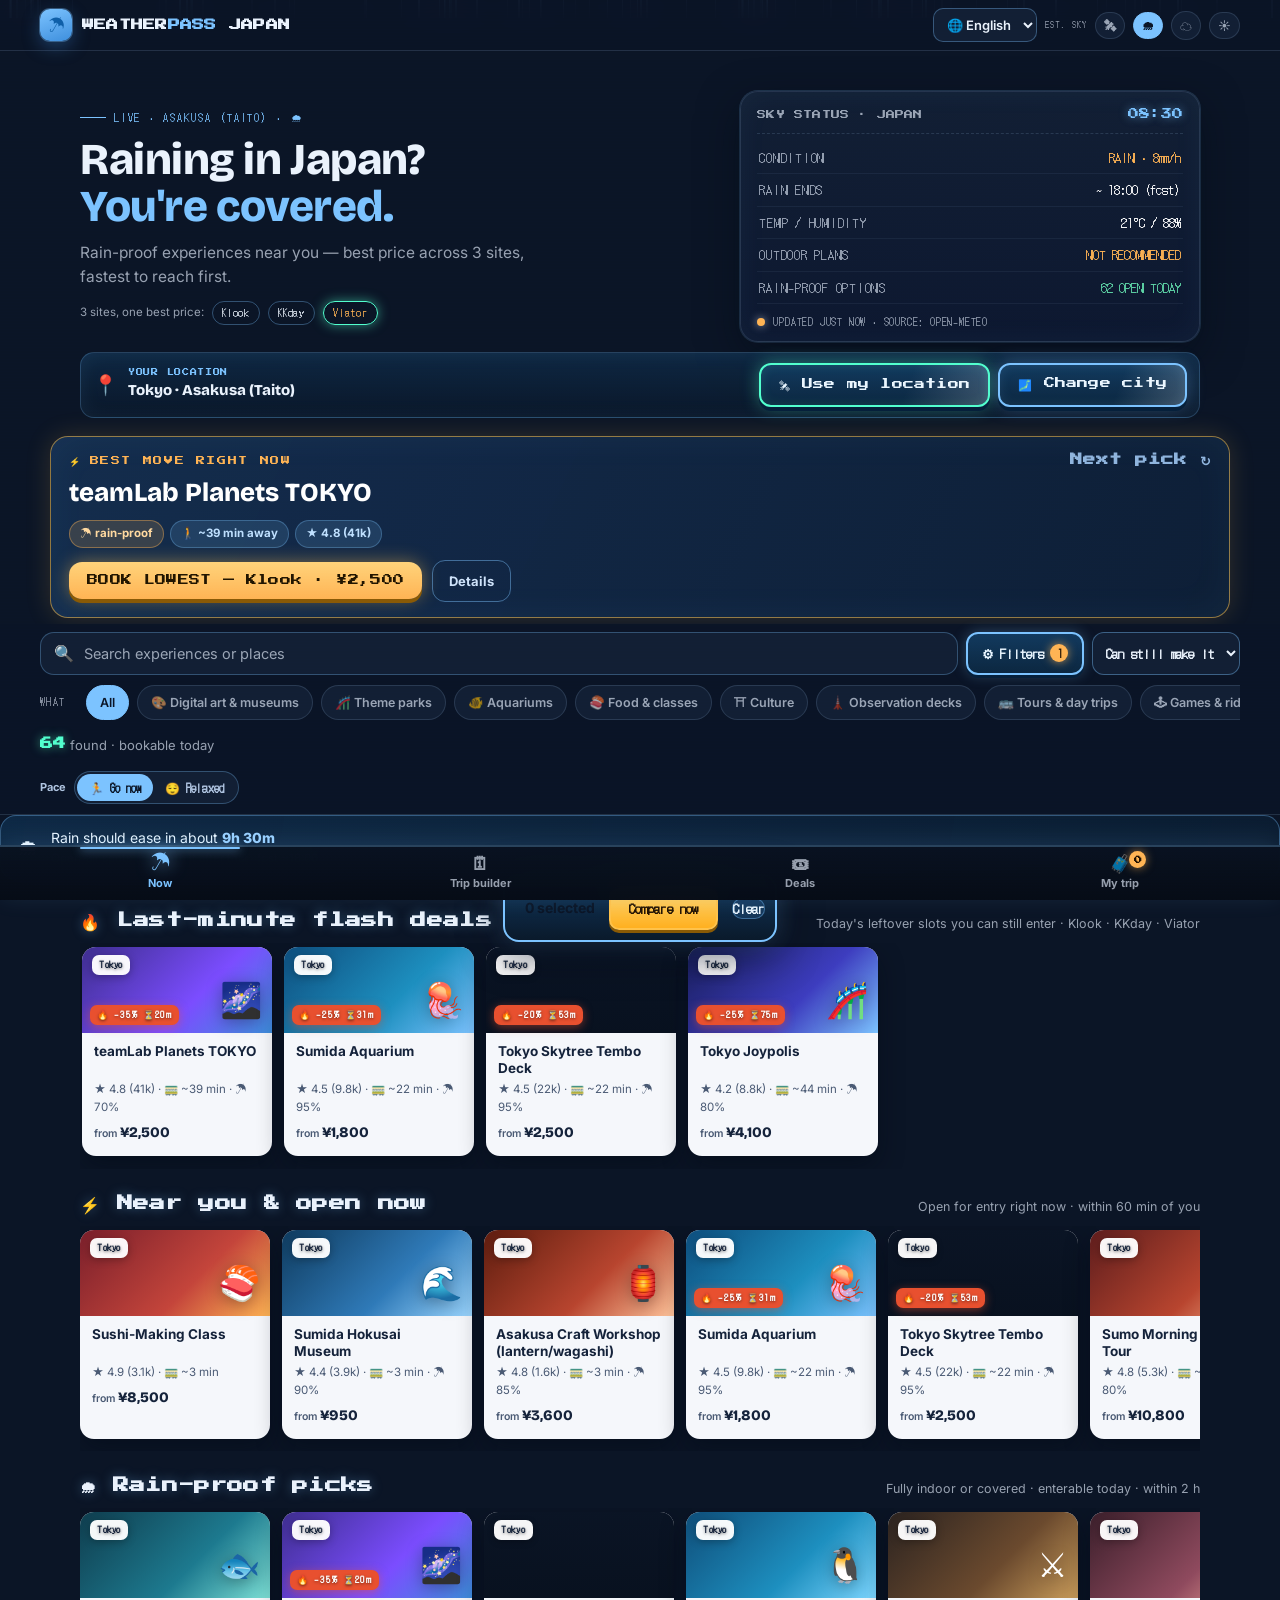
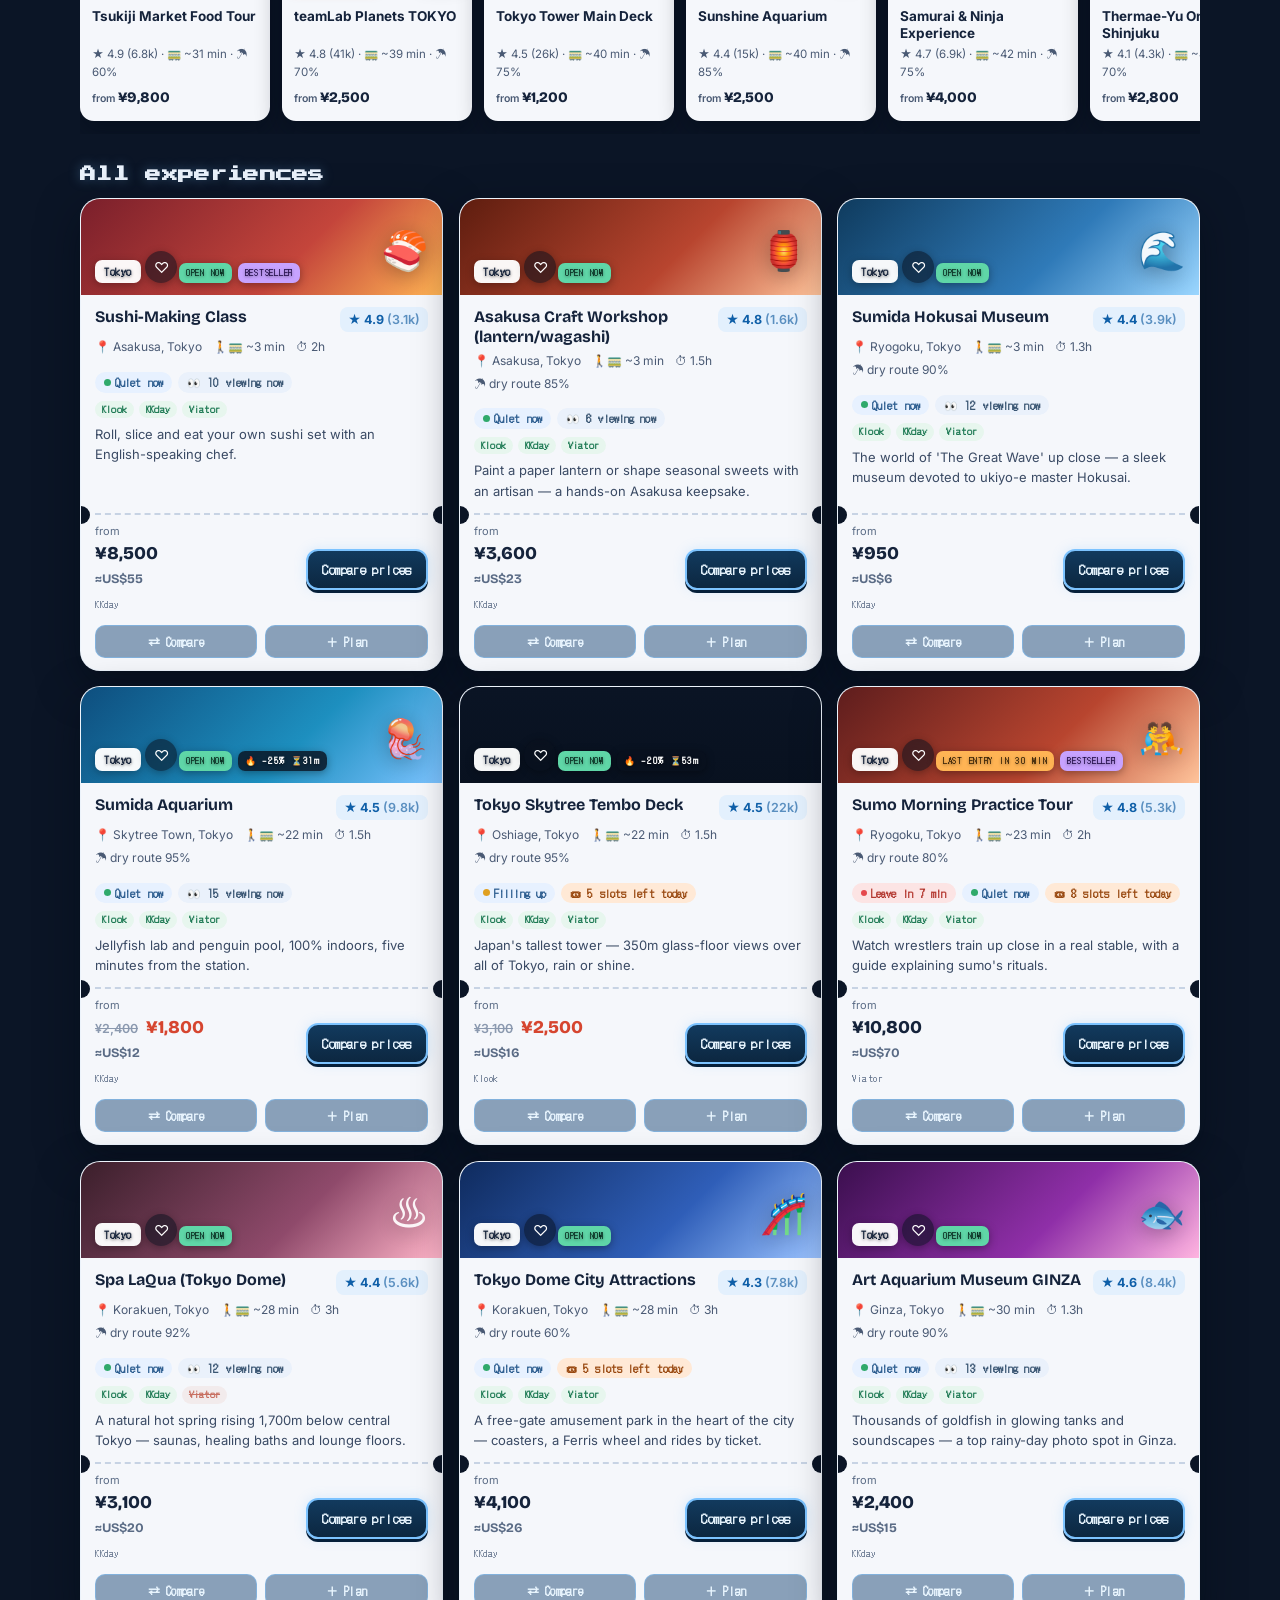
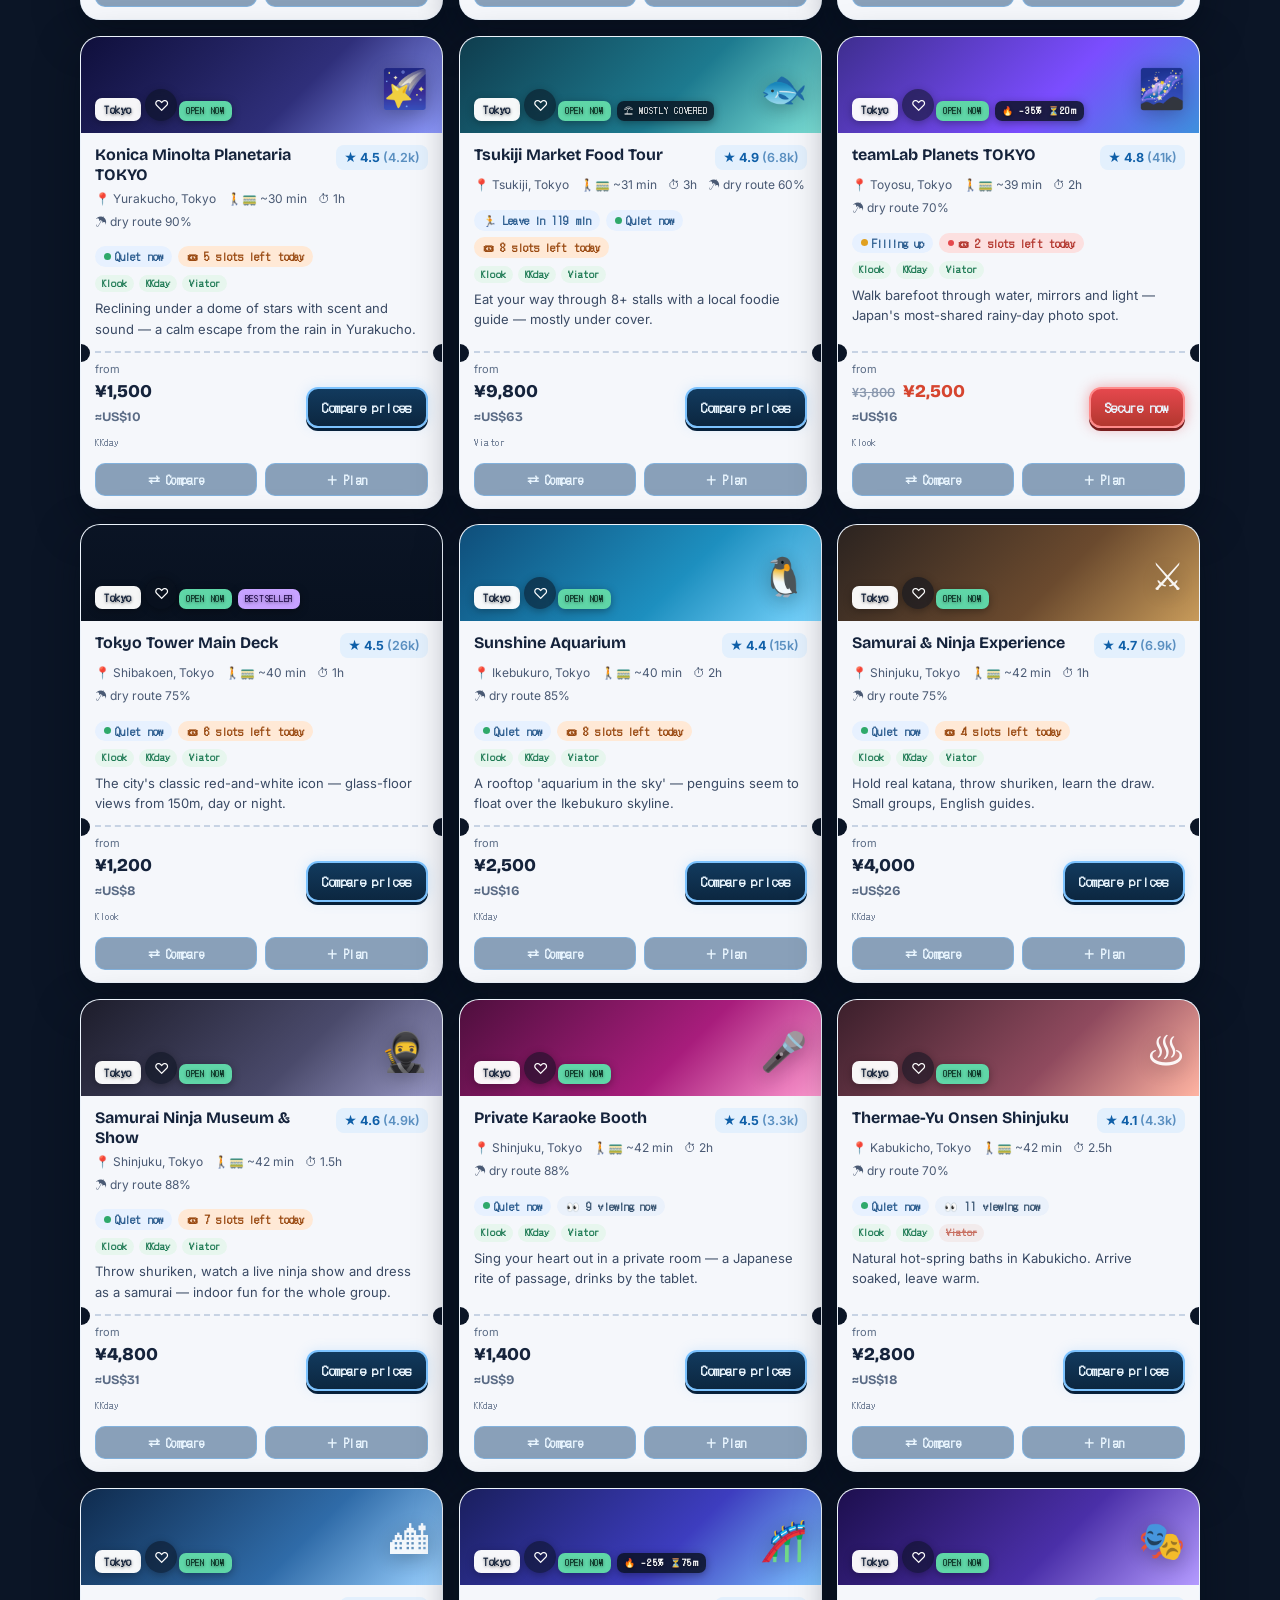
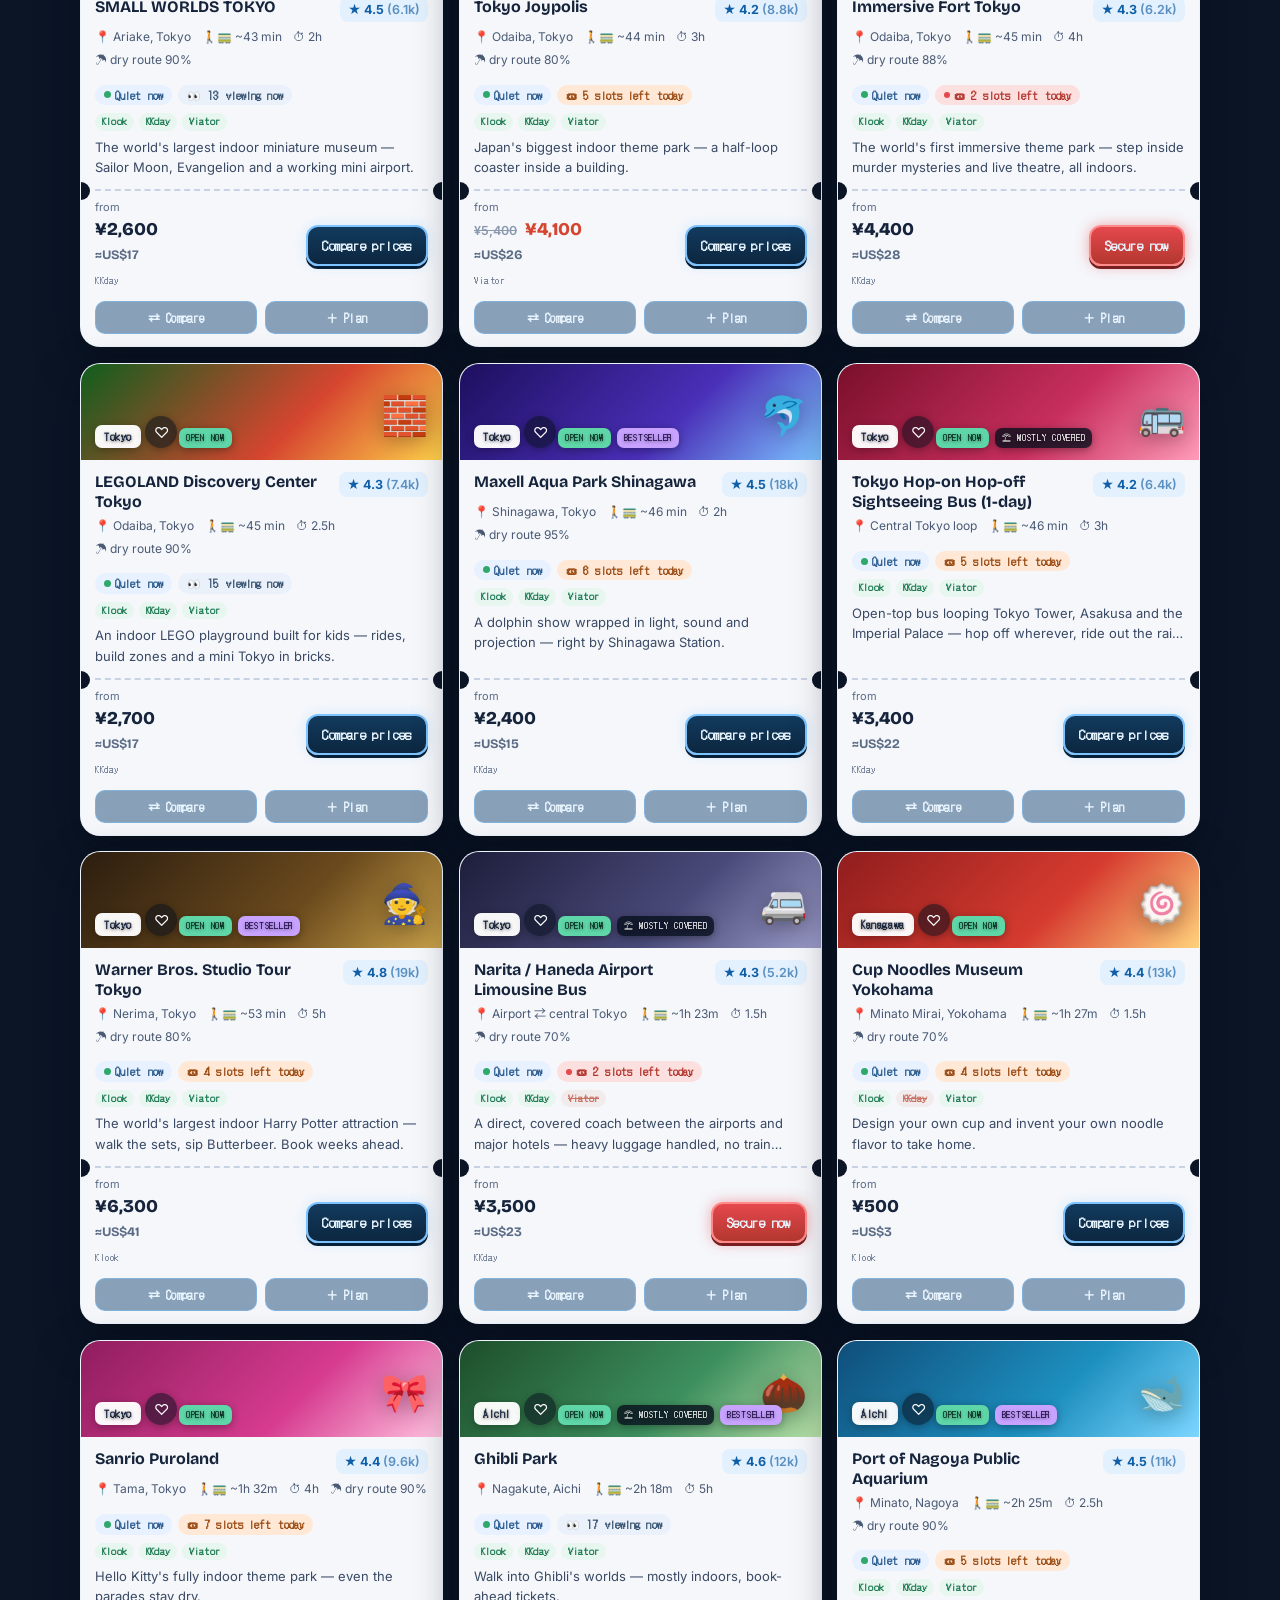
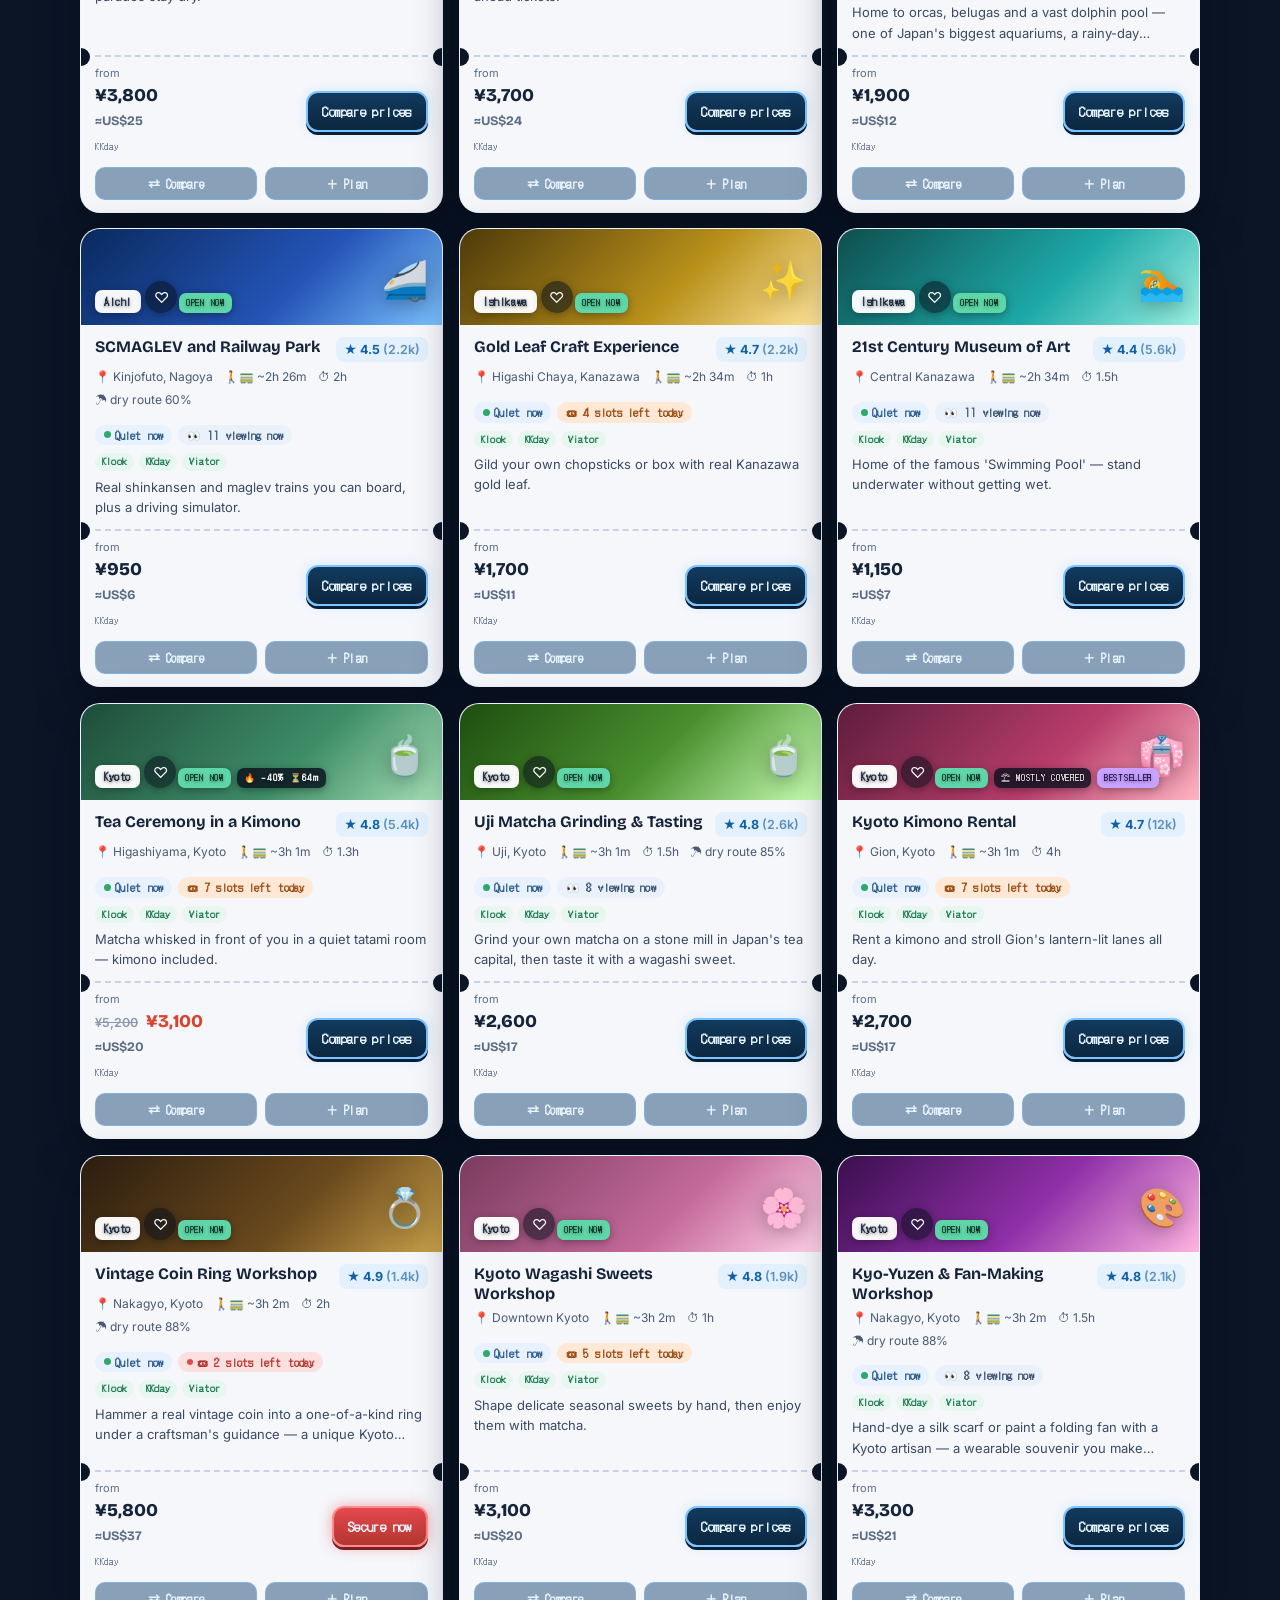
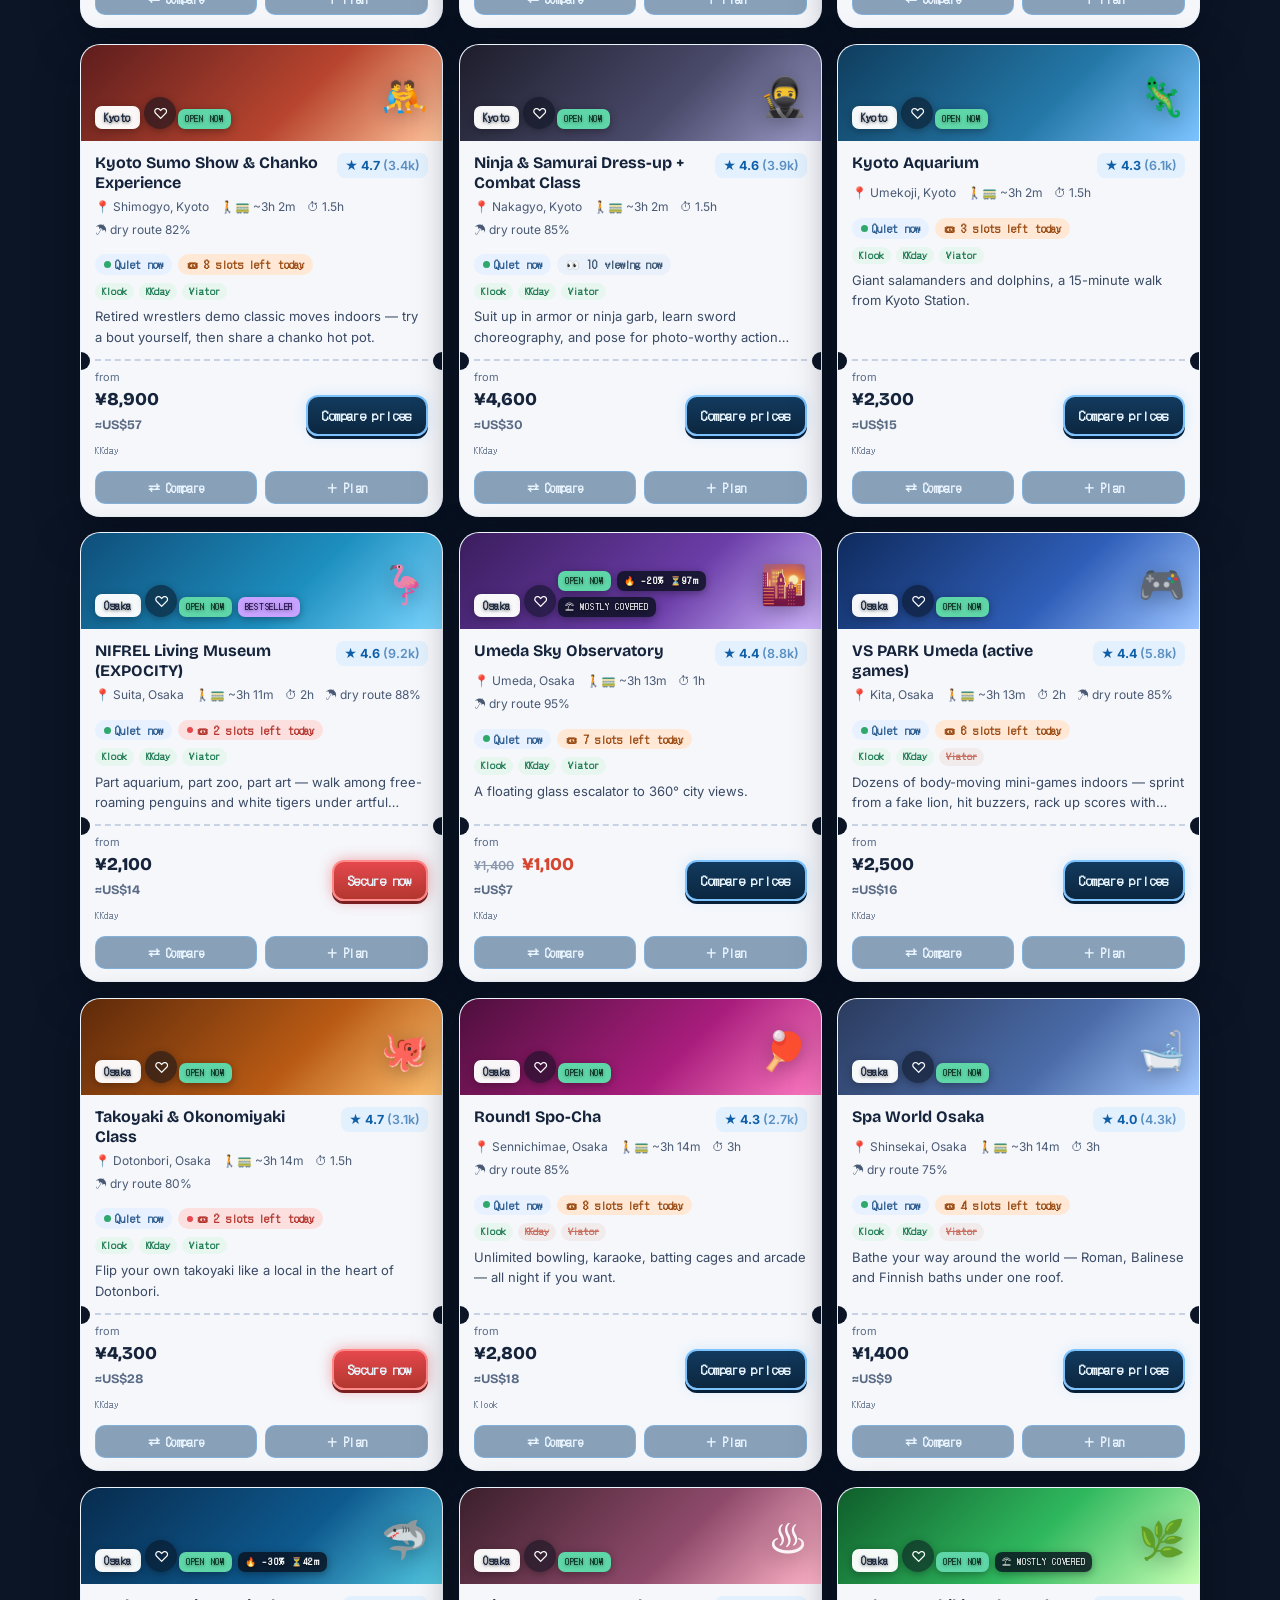
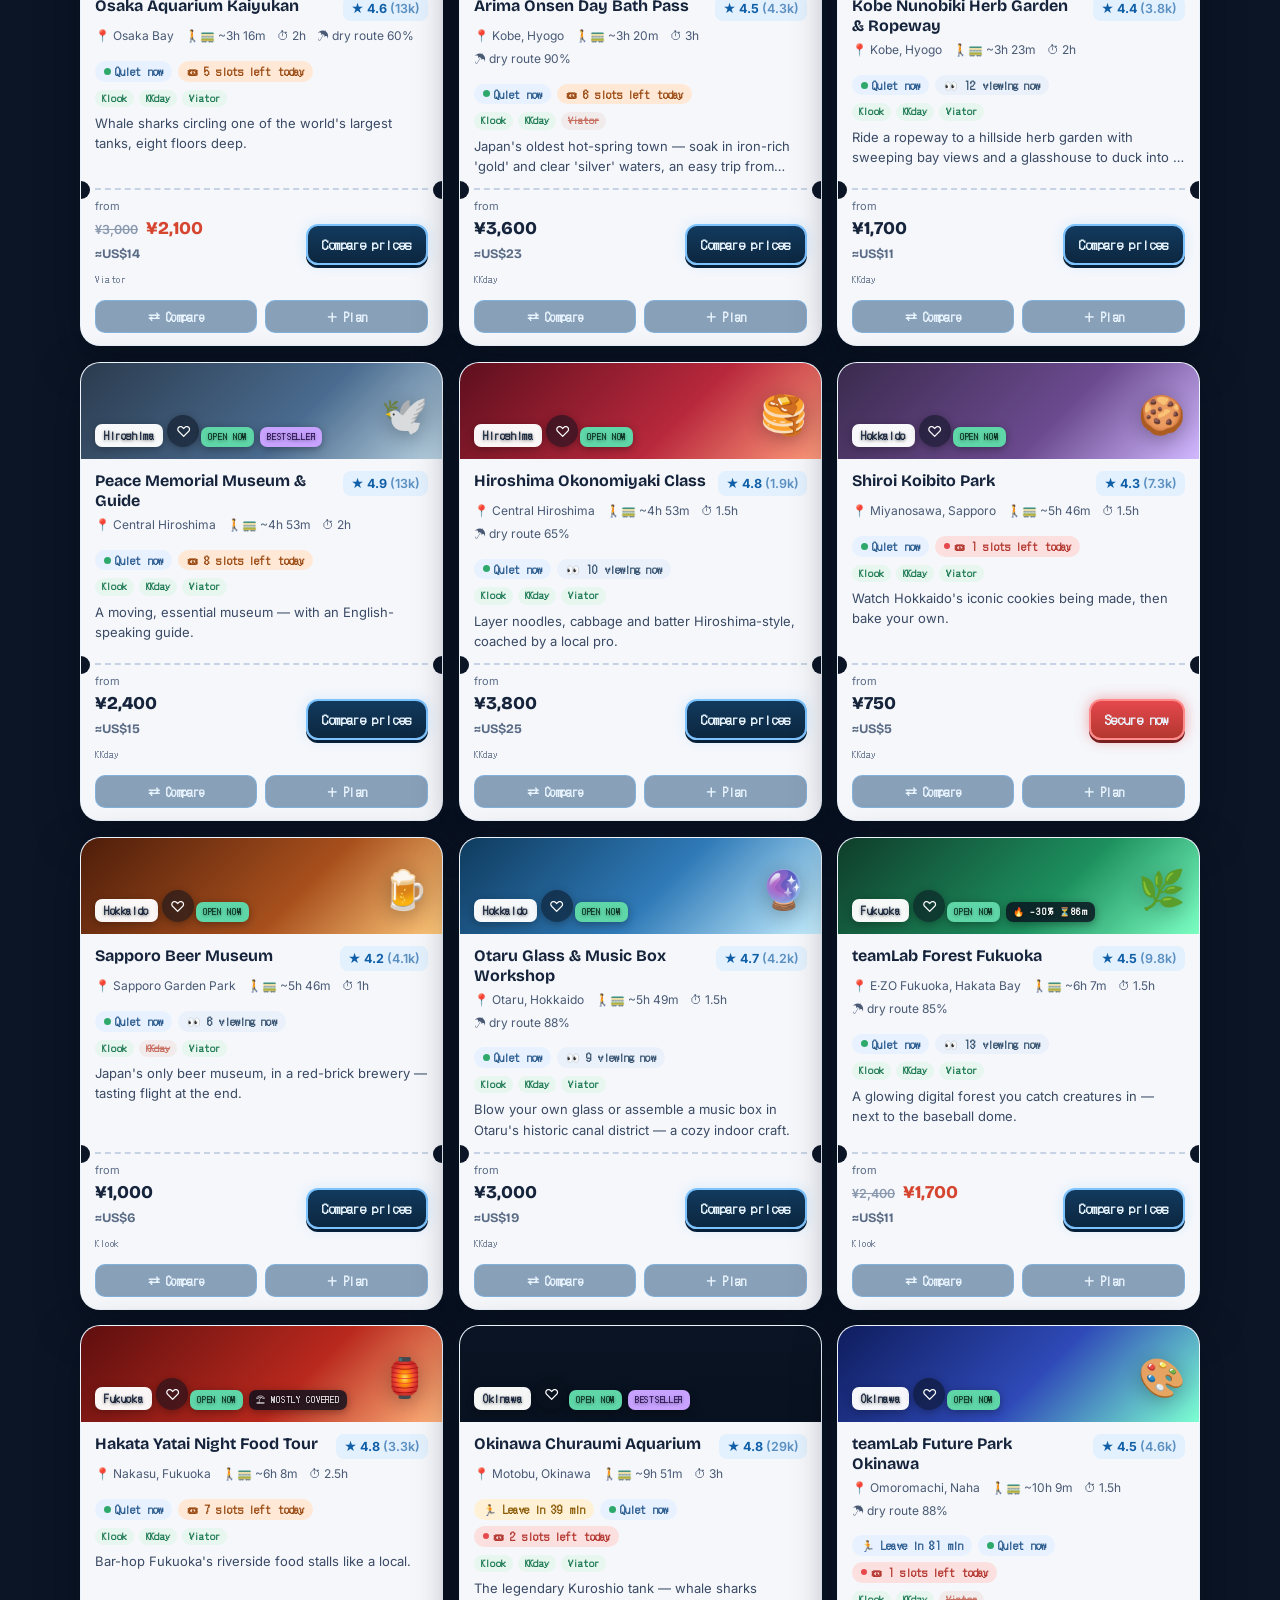
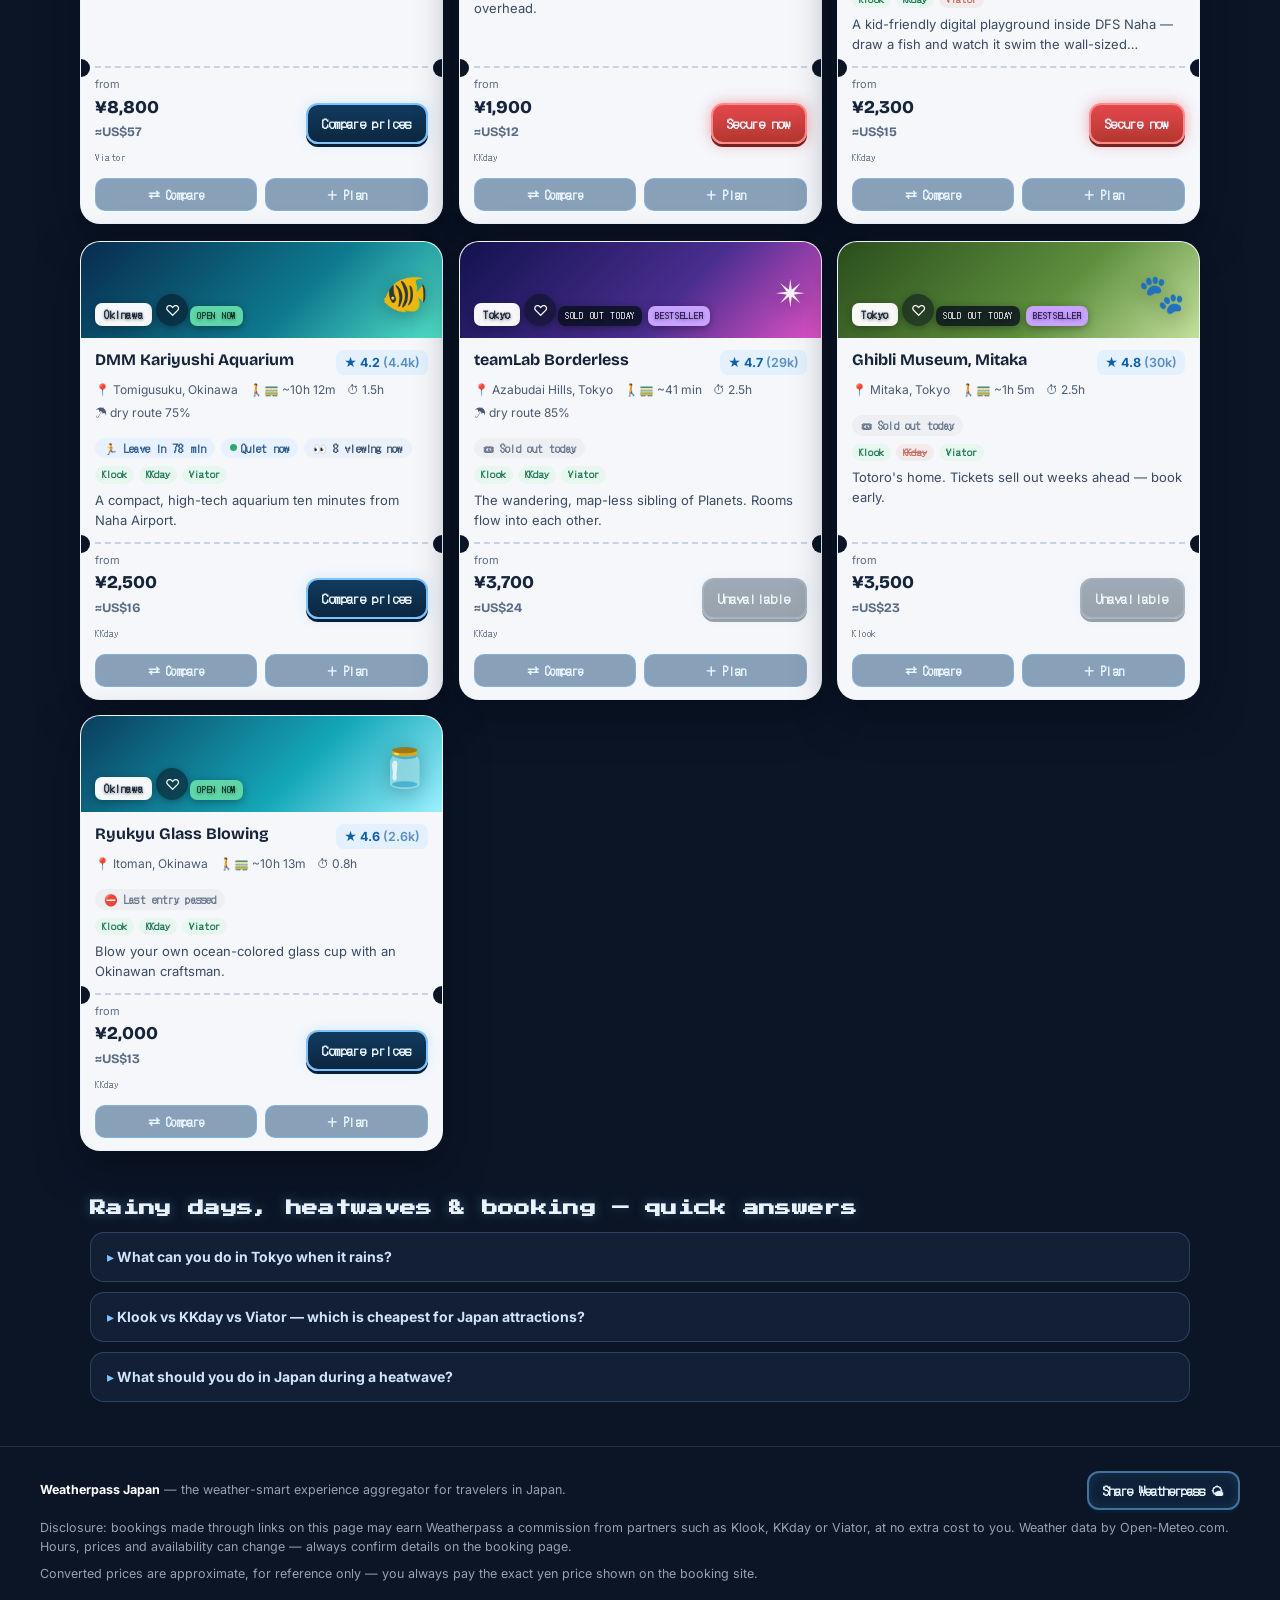
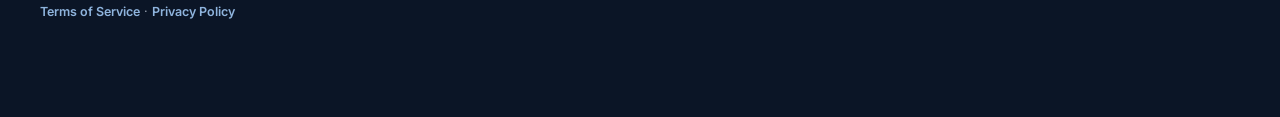
==== commit 237b73f9: "Rename weatherpass-japan-production.html to index.html" ====
--- a/index.html
+++ b/index.html
@@ -3,8 +3,28 @@
 <head>
 <meta charset="UTF-8">
 <meta name="viewport" content="width=device-width, initial-scale=1.0">
-<title>Rainpass Japan — rain-smart Japan, one tap away</title>
-<meta name="description" content="Japan's weather-smart experience aggregator. Compare prices across Klook, KKday and Viator, sorted nearest-first from where you stand — rain-proof picks first when it pours.">
+<title>WEATHERPASS JAPAN — Rainy Day & Indoor Activities in Japan, Best Price Near You</title>
+<meta name="description" content="Raining in Tokyo? Heatwave in Osaka? WEATHERPASS reads the live sky and picks the plan: rain-proof museums, teamLab & aquariums when it pours, cool indoor escapes at 35°C, open-air icons under blue sky. Klook vs KKday vs Viator prices compared, sorted by how fast you can get there.">
+<meta name="robots" content="index,follow,max-image-preview:large,max-snippet:-1">
+<meta property="og:title" content="WEATHERPASS JAPAN — rain or shine, the best of Japan near you">
+<meta property="og:description" content="Live weather picks your plan: rain-proof, sunny-day or heatwave-cool experiences near you, best price across Klook, KKday & Viator.">
+<meta property="og:type" content="website">
+<meta property="og:site_name" content="WEATHERPASS JAPAN">
+<meta property="og:locale" content="en_US">
+<meta property="og:locale:alternate" content="ja_JP">
+<meta property="og:locale:alternate" content="zh_TW">
+<meta property="og:locale:alternate" content="zh_CN">
+<meta property="og:locale:alternate" content="ko_KR">
+<!-- og:image: upload a 1200x630 cover to your host and uncomment:
+<meta property="og:image" content="https://YOUR-DOMAIN/og-cover.png">
+<meta property="og:image:width" content="1200"><meta property="og:image:height" content="630"> -->
+<meta name="twitter:card" content="summary">
+<meta name="twitter:title" content="WEATHERPASS JAPAN — rain or shine, the best of Japan near you">
+<meta name="twitter:description" content="Live weather picks your plan. Rain-proof, heatwave-cool or open-air — best price across 3 booking sites, nearest first.">
+<meta name="theme-color" content="#0B1526">
+<link rel="preconnect" href="https://api.open-meteo.com" crossorigin>
+<link rel="manifest" href='data:application/manifest+json,{"name":"WEATHERPASS JAPAN","short_name":"Weatherpass","display":"standalone","start_url":".","background_color":"%230B1526","theme_color":"%230B1526","icons":[{"src":"data:image/svg+xml,<svg xmlns=%27http://www.w3.org/2000/svg%27 viewBox=%270 0 100 100%27><rect width=%27100%27 height=%27100%27 rx=%2722%27 fill=%27%230B1526%27/><text x=%2750%27 y=%2768%27 font-size=%2758%27 text-anchor=%27middle%27>🌤</text></svg>","sizes":"any","type":"image/svg+xml"}]}'>
+<link rel="icon" href="data:image/svg+xml,<svg xmlns='http://www.w3.org/2000/svg' viewBox='0 0 100 100'><text y='.9em' font-size='90'>🌤</text></svg>">
 <link rel="preconnect" href="https://fonts.googleapis.com">
 <link rel="preconnect" href="https://fonts.gstatic.com" crossorigin>
 <link href="https://fonts.googleapis.com/css2?family=Bricolage+Grotesque:opsz,wght@12..96,400;12..96,600;12..96,700;12..96,800&family=Inter:wght@400;500;600;700&family=DotGothic16&family=Press+Start+2P&family=Noto+Sans+JP:wght@400;700&family=Noto+Sans+TC:wght@400;700&family=Noto+Sans+SC:wght@400;700&family=Noto+Sans+KR:wght@400;700&display=swap" rel="stylesheet">
@@ -783,6 +803,21 @@
   opacity:0;animation:pressBlink 1s steps(1) infinite;animation-delay:1.5s}
 @keyframes pressBlink{0%,50%{opacity:1}51%,100%{opacity:0}}
 /* twinkle pixels behind the logo */
+#boot .boot-wx{height:44px;position:relative;margin-bottom:10px}
+#boot .boot-wx span{position:absolute;left:50%;top:0;transform:translateX(-50%);
+  font-size:34px;opacity:0;animation:bootWx 4.8s linear infinite}
+#boot .boot-wx span:nth-child(2){animation-delay:1.2s}
+#boot .boot-wx span:nth-child(3){animation-delay:2.4s}
+#boot .boot-wx span:nth-child(4){animation-delay:3.6s}
+@keyframes bootWx{0%,4%{opacity:0;transform:translateX(-50%) scale(.7)}
+  8%,22%{opacity:1;transform:translateX(-50%) scale(1)}
+  27%,100%{opacity:0;transform:translateX(-50%) scale(1.15)}}
+#boot .boot-tag{font-family:var(--pixel);font-size:8px;color:#9BD1FF;letter-spacing:.14em;
+  margin-top:16px;line-height:1.9}
+#boot .boot-tag.jp{font-family:var(--font-display);font-size:11px;letter-spacing:.08em;
+  color:#AFC4E0;margin-top:4px}
+@media (prefers-reduced-motion:reduce){#boot .boot-wx span{animation:none}
+  #boot .boot-wx span:first-child{opacity:1}}
 #boot .stars{position:absolute;inset:0;overflow:hidden}
 #boot .stars i{position:absolute;width:3px;height:3px;background:var(--neon);
   box-shadow:0 0 8px var(--neon);animation:twinkle 2s ease-in-out infinite}
@@ -887,7 +922,7 @@
 .rank-item:nth-child(odd){animation-delay:.03s}
 .rank-item:nth-child(even){animation-delay:.07s}
 @keyframes rankIn{0%{opacity:0;transform:translateX(-20px) scale(.95)}100%{opacity:1;transform:none}}
-.fxin .itin-day,#itinWrap .itin-day{animation:dayIn .5s var(--spring) both}
+.fxin .itin-day,#itinWrap .itin-day.anim{animation:dayIn .5s var(--spring) both}
 @keyframes dayIn{0%{opacity:0;transform:translateY(20px) scale(.97) rotateX(6deg)}100%{opacity:1;transform:none}}
 .fxin .tl-row{animation:rowIn .4s var(--spring-soft) both}
 @keyframes rowIn{0%{opacity:0;transform:translateX(-14px)}100%{opacity:1;transform:none}}
@@ -1208,8 +1243,8 @@
 /* smoother modal backdrop for readability of sheets */
 .modal.open{backdrop-filter:blur(3px)}
 
-/* ensure toast text is legible */
-.toast{color:#EAF6FF}
+/* toast: dark board style so the light text is always legible */
+.toast{background:#0E2440!important;color:#EAF6FF}
 
 /* card art text protection: any text over photos gets a shadow */
 .pass-art .pref-tag,.pass-art .badges .badge,.scard-art .badge,.d-art .badges .badge{
@@ -1287,6 +1322,8 @@
 /* Prefecture tag: crisp white pill, dark text, subtle shadow so it reads
    on ANY art background (photo, gradient, dark). */
 .pass-art .pref-tag,.scard-art .badge:first-child{
+  left:auto!important;top:auto!important;   /* stale absolute offsets leaked into the
+                                               relative flow and shoved the tag into the ♡ */
   background:rgba(255,255,255,.96)!important;
   color:#15233B!important;
   font-weight:700;
@@ -1321,6 +1358,10 @@
 
 /* heart button: readable on any art */
 .pass-art .heart{
+  right:auto;top:auto;              /* base .heart is absolute(right/top); those offsets
+                                       leak into this relative layout and shoved the ♡
+                                       onto the prefecture tag — pin it back in flow */
+  margin:0 2px 0 4px;flex:none;
   background:rgba(9,16,30,.55);border-radius:50%;width:32px;height:32px;
   display:grid;place-items:center;color:#fff;backdrop-filter:blur(4px);
   box-shadow:0 2px 8px rgba(0,0,0,.3)}
@@ -1328,6 +1369,96 @@
 
 /* consistent radius + spacing for all art-overlay chips */
 .pass-art .pref-tag,.pass-art .badges .badge,.scard-art .badge{border-radius:7px}
+
+.skip-link{position:absolute;left:-9999px;z-index:500;background:var(--rain);color:#0A1526;
+  font-weight:800;padding:10px 16px;border-radius:0 0 12px 0}
+.skip-link:focus{left:0;top:0}
+/* SEO FAQ section */
+.faq-wrap{max-width:1180px;margin:8px auto 26px;padding:0 clamp(16px,4vw,40px)}
+body:not([data-tab="now"]) .faq-wrap{display:none}
+.foot-legal{margin-top:10px}
+.foot-legal a{color:#8FB4DD;text-decoration:none;font-weight:600}
+.foot-legal a:hover{color:#CFE3FA;text-decoration:underline}
+.faq-wrap h2{font-family:var(--pixel);font-size:clamp(12px,1.7vw,16px);color:#EAF2FC;
+  letter-spacing:.02em;margin:0 0 12px;text-shadow:0 0 12px rgba(124,195,255,.35)}
+.faq-wrap details{background:var(--ink-2);border:1px solid rgba(124,195,255,.22);
+  border-radius:14px;margin-bottom:10px;overflow:hidden}
+.faq-wrap summary{cursor:pointer;padding:13px 16px;font-weight:700;color:#CFE3FA;font-size:14px;list-style:none}
+.faq-wrap summary::-webkit-details-marker{display:none}
+.faq-wrap summary::before{content:"▸ ";color:var(--rain)}
+.faq-wrap details[open] summary::before{content:"▾ "}
+.faq-wrap p{margin:0;padding:0 16px 15px;color:#AFC4E0;font-size:13.5px;line-height:1.75}
+
+/* ===== ADVISOR: "best move right now" ===== */
+.tp-card{max-width:1180px;margin:14px auto 6px;padding:16px 18px 15px;border-radius:18px;position:relative;
+  background:linear-gradient(115deg,rgba(22,49,84,.85),rgba(14,32,56,.9));
+  border:1.5px solid rgba(255,194,74,.55);box-shadow:0 0 26px rgba(255,194,74,.16),inset 0 0 40px rgba(124,195,255,.05)}
+.tp-eyebrow{font-family:var(--pixel);font-size:9px;letter-spacing:.18em;color:var(--amber);margin-bottom:8px;
+  display:flex;align-items:center;gap:8px}
+.tp-eyebrow .zap{animation:tpZap 1.6s ease-in-out infinite}
+@keyframes tpZap{0%,100%{opacity:1}50%{opacity:.45}}
+.tp-name{font-family:var(--font-display,inherit);font-weight:800;font-size:clamp(19px,4.6vw,26px);color:#fff;line-height:1.25}
+.tp-reasons{display:flex;flex-wrap:wrap;gap:6px;margin:10px 0 12px}
+.tp-chip{font-size:11.5px;font-weight:700;padding:4px 10px;border-radius:999px;
+  background:rgba(124,195,255,.14);color:#BFE0FF;border:1px solid rgba(124,195,255,.3)}
+.tp-chip.hot{background:rgba(255,180,84,.16);color:#FFD9A0;border-color:rgba(255,180,84,.4)}
+.tp-row{display:flex;align-items:center;gap:10px;flex-wrap:wrap}
+.tp-book{border:none;cursor:pointer;font-family:var(--pixel);font-size:11px;letter-spacing:.03em;color:#211500;
+  background:linear-gradient(180deg,#FFD37A,#FFB454);padding:13px 18px;border-radius:13px;
+  box-shadow:0 4px 0 #8a5a05,0 0 18px rgba(255,194,74,.45)}
+.tp-book:hover{transform:translateY(-1px);box-shadow:0 5px 0 #8a5a05,0 0 26px rgba(255,194,74,.7)}
+.tp-book:active{transform:translateY(3px);box-shadow:0 1px 0 #8a5a05}
+.tp-ghost{border:1.5px solid rgba(124,195,255,.45);background:transparent;color:#CFE3FA;cursor:pointer;
+  font-weight:700;font-size:13px;padding:12px 16px;border-radius:13px}
+.tp-ghost:hover{background:rgba(124,195,255,.1)}
+.tp-next{margin-left:auto;border:none;background:transparent;color:#8FB4DD;cursor:pointer;font-size:12.5px;font-weight:700}
+.tp-next:hover{color:#CFE3FA}
+@media (prefers-reduced-motion:reduce){.tp-eyebrow .zap{animation:none}}
+/* ===== mobile: sky board collapses to its two key rows ===== */
+.board-toggle{margin-left:8px;border:none;background:transparent;color:var(--neon,#7CC3FF);
+  cursor:pointer;font-size:13px;line-height:1;padding:2px 4px}
+@media (min-width:760px){.board-toggle{display:none}}
+.board.collapsed #boardRows .board-row:nth-child(n+3),.board.collapsed .board-foot{display:none}
+/* ===== back to top ===== */
+.rp-top{position:fixed;right:14px;bottom:86px;z-index:60;display:none;border:1.5px solid rgba(124,195,255,.5);
+  background:rgba(13,31,56,.92);color:#CFE3FA;font-weight:800;font-size:13px;padding:10px 14px;
+  border-radius:999px;cursor:pointer;backdrop-filter:blur(4px);box-shadow:0 4px 18px rgba(0,0,0,.4)}
+.rp-top.show{display:block}
+
+/* refined trip-dates card (display-first, edit on demand) */
+.trip-dates.v2{background:linear-gradient(115deg,rgba(22,49,84,.85),rgba(14,32,56,.92));
+  border:1.5px solid rgba(124,195,255,.35);border-radius:16px;padding:14px 16px;
+  box-shadow:0 8px 26px rgba(3,9,20,.35),inset 0 0 30px rgba(124,195,255,.04)}
+.trip-dates.v2 .td-show{display:flex;align-items:center;gap:8px;flex-wrap:nowrap}
+.trip-dates.v2 .td-range{font-family:var(--font-display);font-weight:800;font-size:clamp(13.5px,3.9vw,16.5px);color:#fff;letter-spacing:.01em;white-space:nowrap}
+.trip-dates.v2 .td-range i{font-style:normal;color:var(--rain);padding:0 2px}
+.trip-dates.v2 .td-days{font-size:11.5px;font-weight:800;color:#0A1526;background:var(--rain);
+  padding:3px 10px;border-radius:999px}
+.trip-dates.v2 .td-edit{margin-left:auto;width:32px;height:32px;border-radius:50%;cursor:pointer;
+  border:1.5px solid rgba(124,195,255,.45);background:transparent;color:#CFE3FA;font-size:14px}
+.trip-dates.v2 .td-edit:hover{background:rgba(124,195,255,.12)}
+.trip-dates.v2 .td-inputs{align-items:flex-end}
+.trip-dates.v2 .td-inputs input[type=date]{background:#0F2440;border:1.5px solid rgba(124,195,255,.4);
+  color:#EAF6FF;color-scheme:dark;font-family:var(--font-board);font-size:13px;border-radius:10px;padding:8px 10px}
+.trip-dates.v2 .td-done{width:36px;height:36px;border-radius:10px;border:none;cursor:pointer;
+  background:var(--rain);color:#0A1526;font-weight:900;font-size:15px}
+.trip-dates.v2 .td-season{margin-top:10px}
+.trip-dates.v2 .td-hint{margin-top:8px;color:#9FB4CE;font-size:12px}
+/* search clear */
+.searchbar{position:relative}
+#searchClear{display:none;position:absolute;right:8px;top:50%;transform:translateY(-50%);
+  width:24px;height:24px;border-radius:50%;border:none;cursor:pointer;
+  background:rgba(124,195,255,.18);color:#CFE3FA;font-size:12px;line-height:1}
+#searchClear.show{display:flex;align-items:center;justify-content:center}
+#searchClear:hover{background:rgba(124,195,255,.32)}
+
+/* My-trip: confirmed-plan timeline extras */
+.trip-saved{display:flex;align-items:center;gap:12px;justify-content:space-between;flex-wrap:wrap;
+  margin-top:14px;color:#8FB4DD;font-size:12px}
+.trip-saved button{border:1px solid rgba(179,55,47,.4);background:transparent;color:#D98A85;
+  font-size:11.5px;font-weight:700;padding:5px 11px;border-radius:999px;cursor:pointer}
+.trip-saved button:hover{background:rgba(179,55,47,.12)}
+.itin-day .gcal-btn{margin-left:auto}
 
 /* ---- fixes ---- */
 /* sort dropdown sits on the dark toolbar: keep the closed control light,
@@ -1335,6 +1466,10 @@
    `select{color:#15233B}` made this control dark-on-dark = invisible.) */
 #sortSel{color:#EAF2FC;background:var(--ink-2)}
 #sortSel option{color:#15233B;background:#fff}
+/* the language selector in the header had the exact same dark-on-dark bug */
+#langSel{color:#EAF2FC;background:var(--ink-2);border:1px solid rgba(124,195,255,.35);font-weight:600}
+#langSel:hover,#langSel:focus{border-color:var(--rain)}
+#langSel option{color:#15233B;background:#fff}
 /* let the toolbar wrap so the sort control can never be pushed off-screen */
 .toolbar{flex-wrap:wrap}
 .toolbar .searchbar{min-width:180px}
@@ -1356,15 +1491,115 @@
 /* logo wordmark was a dim blue on the dark header; keep RAIN/JAPAN light,
    the "PASS" accent span keeps its own brand colour */
 .logo-type{color:#EAF2FC}
+
+/* ---- live "make it in time" features (leave-by / crowd / same-day slots) ---- */
+.rp-live-row{display:flex;flex-wrap:wrap;gap:6px;margin-top:9px}
+.rp-chip{display:inline-flex;align-items:center;gap:4px;font-size:11px;font-weight:700;
+  padding:3px 9px;border-radius:999px;line-height:1.35;white-space:nowrap;
+  font-family:var(--font-board,inherit);letter-spacing:.01em}
+.rp-chip .dot{width:7px;height:7px;border-radius:50%;display:inline-block}
+.rp-chip.go-red{background:#FCE4E4;color:#B3372F}
+.rp-chip.go-red .live-pulse{width:6px;height:6px;border-radius:50%;background:#E5484D;
+  box-shadow:0 0 0 0 rgba(229,72,77,.6);animation:rpPulse 1.4s ease-out infinite}
+.rp-chip.go-amber{background:#FFF1D6;color:#8A5A05}
+.rp-chip.go-calm{background:#E7F1FF;color:#2B5C8F}
+.rp-chip.slots-low{background:#FFE9D6;color:#9A4A12}
+.rp-chip.slots-out{background:#EDEFF3;color:#6A788F}
+/* very low same-day availability — strong scarcity cue */
+.rp-chip.slots-crit{background:#FCE0E0;color:#B3372F}
+.rp-chip.slots-crit .live-pulse{width:6px;height:6px;border-radius:50%;background:#E5484D;
+  box-shadow:0 0 0 0 rgba(229,72,77,.6);animation:rpPulse 1.4s ease-out infinite}
+.rp-chip.enjoy{background:#E4F3EA;color:#1E7A54}
+/* card CTA promoted to "secure now" when only a couple of slots remain */
+.book.rp-secure{background:linear-gradient(180deg,#E5484D,#B3372F)!important;
+  border-color:#FF8A8A!important;box-shadow:0 3px 0 #7a1f1f,0 0 14px rgba(229,72,77,.45)!important;
+  animation:rpSecurePulse 1.8s ease-in-out infinite}
+.book.rp-secure:not(.disabled):hover{box-shadow:0 5px 0 #7a1f1f,0 0 22px rgba(229,72,77,.7)!important}
+@keyframes rpSecurePulse{0%,100%{box-shadow:0 3px 0 #7a1f1f,0 0 12px rgba(229,72,77,.35)}50%{box-shadow:0 3px 0 #7a1f1f,0 0 20px rgba(229,72,77,.7)}}
+@media (prefers-reduced-motion:reduce){.book.rp-secure{animation:none}.rp-chip.slots-crit .live-pulse{animation:none}}
+/* "still make it" refine toggle (urgent vs relaxed) */
+.rp-reach-toggle{display:flex;align-items:center;gap:8px;margin:8px 0 2px;flex-wrap:wrap}
+.rp-reach-toggle .rp-rt-lab{font-size:11px;color:#AFC4E0;font-weight:700}
+.rp-reach-toggle .rp-rt-btns{display:inline-flex;background:var(--ink-2,#121F34);
+  border:1px solid rgba(124,195,255,.3);border-radius:999px;padding:2px}
+.rp-reach-toggle button{border:none;background:transparent;color:#AFC4E0;cursor:pointer;
+  font-family:var(--font-board,inherit);font-weight:700;font-size:12px;padding:5px 12px;border-radius:999px;
+  display:inline-flex;align-items:center;gap:5px;transition:background .15s,color .15s}
+.rp-reach-toggle button[aria-pressed="true"]{background:var(--rain,#7CC3FF);color:#0A1526}
+/* scarcity note inside the detail sheet, above provider prices */
+.rp-secure-note{display:flex;align-items:center;gap:8px;margin:2px 0 12px;padding:9px 13px;
+  border-radius:12px;font-size:13px;font-weight:700}
+.rp-secure-note.crit{background:#FCE4E4;color:#B3372F;border:1px solid #F3B4B4}
+.rp-secure-note.low{background:#FFF1D6;color:#8A5A05;border:1px solid #F0D9A8}
+.rp-secure-note .live-pulse{width:8px;height:8px;border-radius:50%;background:#E5484D;flex:none;
+  box-shadow:0 0 0 0 rgba(229,72,77,.6);animation:rpPulse 1.4s ease-out infinite}
+
+/* ---- social proof: slots ticking down live ---- */
+.rp-chip.rp-view{background:#EAF1FB;color:#3A5673}
+.rp-chip.rp-slot.flash{animation:rpSlotFlash .85s ease}
+@keyframes rpSlotFlash{0%{transform:scale(1)}18%{transform:scale(1.18);filter:brightness(1.12)}100%{transform:scale(1)}}
+.rp-justbooked{position:absolute;left:50%;top:50%;transform:translate(-50%,-50%) scale(.9);
+  background:linear-gradient(180deg,#E5484D,#B3372F);color:#fff;font-size:12px;font-weight:800;
+  padding:6px 12px;border-radius:999px;white-space:nowrap;z-index:4;pointer-events:none;
+  box-shadow:0 4px 16px rgba(179,55,47,.5);animation:rpJustBooked 2.6s cubic-bezier(.2,.9,.3,1) forwards}
+@keyframes rpJustBooked{
+  0%{opacity:0;transform:translate(-50%,-38%) scale(.8)}
+  12%{opacity:1;transform:translate(-50%,-50%) scale(1.04)}
+  22%{transform:translate(-50%,-50%) scale(1)}
+  78%{opacity:1;transform:translate(-50%,-52%) scale(1)}
+  100%{opacity:0;transform:translate(-50%,-72%) scale(.96)}}
+.rp-share{margin-left:auto;margin-right:10px;flex:none;border:1px solid rgba(62,143,221,.45);background:#EAF1FB;color:#2B5C8F;
+  font-weight:800;font-size:12px;padding:4px 11px;border-radius:999px;cursor:pointer}
+.rp-share:hover{background:#DCEAFB}
+/* live social-proof line in the booking sheet */
+.rp-detail-live{display:flex;align-items:center;gap:10px;flex-wrap:wrap;margin:2px 0 10px;
+  font-size:12.5px;color:#5A6B85;font-weight:600}
+.rp-detail-live b{color:#B3372F}
+.rp-detail-live .rp-fire{color:#B3372F;font-weight:800}
+.rp-detail-live .flash{animation:rpSlotFlash .85s ease;display:inline-block}
+@media (prefers-reduced-motion:reduce){
+  .rp-chip.rp-slot.flash,.rp-detail-live .flash{animation:none}
+  .rp-justbooked{animation:rpJBReduced 2.6s linear forwards}
+  @keyframes rpJBReduced{0%,90%{opacity:1}100%{opacity:0}}
+}
+.rp-chip.sun-after{background:#FFF3D0;color:#8A6510}
+@keyframes rpPulse{0%{box-shadow:0 0 0 0 rgba(229,72,77,.55)}70%{box-shadow:0 0 0 7px rgba(229,72,77,0)}100%{box-shadow:0 0 0 0 rgba(229,72,77,0)}}
+@media (prefers-reduced-motion:reduce){.rp-chip.go-red .live-pulse{animation:none}}
+/* scard (shelf) leave-by chip sits over the art */
+.scard-art .rp-scard-go{position:absolute;right:8px;top:8px;font-size:9px;font-weight:800;
+  padding:2px 7px;border-radius:999px;background:#B3372F;color:#fff;letter-spacing:.02em}
+
+/* live rain-forecast banner in the NOW pane */
+.rp-rain-banner{display:flex;align-items:center;gap:12px;margin:0 0 14px;
+  padding:12px 16px;border-radius:16px;border:1.5px solid rgba(124,195,255,.35);
+  background:linear-gradient(100deg,rgba(18,58,94,.55),rgba(12,39,64,.45));
+  color:#EAF6FF;font-size:14px;line-height:1.45}
+.rp-rain-banner .rp-rain-ic{font-size:22px;flex:none}
+.rp-rain-banner b{color:#9BD1FF;font-weight:800}
+.rp-rain-banner .rp-rain-sub{display:block;color:#AFC4E0;font-size:11.5px;margin-top:2px}
+.rp-rain-banner.warm{border-color:rgba(255,194,74,.4);
+  background:linear-gradient(100deg,rgba(94,74,18,.4),rgba(64,50,12,.35))}
+.rp-rain-banner.warm b{color:#FFD37A}
 </style>
 </head>
 <body data-wx="rain">
+<a href="#cards" class="skip-link">Skip to experiences</a>
+<noscript>
+  <div style="max-width:720px;margin:40px auto;padding:0 20px;color:#EAF2FC;font-family:sans-serif">
+    <h1>WEATHERPASS JAPAN — rain or shine, the best of Japan near you</h1>
+    <p>Japan's weather-smart experience finder. When it rains we surface rain-proof museums, teamLab, aquariums and onsen; in a heatwave, cool air-conditioned escapes; under blue sky, the open-air icons — always comparing prices across <a href="https://www.klook.com" rel="nofollow">Klook</a>, <a href="https://www.kkday.com" rel="nofollow">KKday</a> and <a href="https://www.viator.com" rel="nofollow">Viator</a>, sorted by travel time from where you stand. Please enable JavaScript to use the live app.</p>
+    <p lang="ja">雨の日も猛暑日も。ライブ天気で近くの最適な体験を提案し、Klook・KKday・Viatorの3社最安値を比較します。ご利用にはJavaScriptを有効にしてください。</p>
+  </div>
+</noscript>
 
 <!-- v14c: boot sequence -->
 <div id="boot"><div class="stars" id="bootStars"></div>
   <div class="boot-inner">
-    <div class="boot-logo"><span class="r">RAIN</span>PASS</div>
-    <div class="boot-sub">JAPAN · WEATHER SYSTEM</div>
+    <div class="boot-wx" aria-hidden="true"><span>🌧</span><span>☀️</span><span>🥵</span><span>❄️</span></div>
+    <div class="boot-logo"><span class="r">WEATHER</span>PASS</div>
+    <div class="boot-sub">JAPAN</div>
+    <div class="boot-tag">RAIN OR SHINE — THE BEST OF JAPAN, NEAR YOU</div>
+    <div class="boot-tag jp">雨でも晴れでも、いちばんいい日本を。</div>
     <div class="boot-bar"><div class="boot-fill"></div></div>
     <div class="boot-press">PRESS START</div>
   </div>
@@ -1381,7 +1616,7 @@
 <div class="rain-layer" id="rainLayer" aria-hidden="true"></div>
 
 <header class="topbar">
-  <a class="logo" href="#"><div class="logo-mark">☂</div><div class="logo-type">RAIN<span>PASS</span> JAPAN</div></a>
+  <a class="logo" href="#"><div class="logo-mark" id="logoMark">☂</div><div class="logo-type">WEATHER<span>PASS</span> JAPAN</div></a>
   <div class="top-controls">
     <select id="langSel" aria-label="Language">
       <option value="en">🌐 English</option>
@@ -1508,7 +1743,7 @@
           <span class="wz-days-badge" id="wzDaysBadge"></span>
         </div>
         <div class="wz-hint" id="daysHint"></div></div>
-      <details class="wz-details"><summary><span class="fx-plane">✈</span><span data-i18n="flightSum"></span><span class="fx-opt-pill" data-i18n="fxOptional"></span></summary>
+      <details class="wz-details"><summary><span data-i18n="flightSum"></span></summary>
       <div class="wz-row">
         <div class="wz-chips" style="align-items:center">
           <span class="chip-sub" style="display:inline;margin:0 2px 0 0" data-i18n="arrLbl"></span>
@@ -1600,13 +1835,25 @@
   <section class="shelves" id="wishShelf"></section>
 </div><!-- /pane-trip -->
 
+
+<!-- SEO: indexable FAQ content (matches FAQPage JSON-LD; text swapped per language at runtime) -->
+<section id="seoFaq" class="faq-wrap" aria-labelledby="faqH">
+  <h2 id="faqH" data-faq="h">Rainy days, heatwaves & booking — quick answers</h2>
+  <details><summary data-faq="q1">What can you do in Tokyo when it rains?</summary>
+    <p data-faq="a1">Plenty — Tokyo is one of the best rainy-day cities in the world. Fully indoor picks like teamLab Planets, Sumida Aquarium, the Sumida Hokusai Museum, sushi-making classes and covered shopping streets all run rain or shine. WEATHERPASS reads the live forecast, shows only what's still open and reachable today, and compares Klook, KKday and Viator so you book the lowest price.</p></details>
+  <details><summary data-faq="q2">Klook vs KKday vs Viator — which is cheapest for Japan attractions?</summary>
+    <p data-faq="a2">It changes per venue and per day: each site runs its own promotions, and the cheapest one for teamLab is often not the cheapest for Tokyo Skytree. That's why we show all three prices side-by-side for every experience and highlight today's lowest — typically saving 10–35% versus booking on the first site you open.</p></details>
+  <details><summary data-faq="q3">What should you do in Japan during a heatwave?</summary>
+    <p data-faq="a3">When it's 33–38°C, treat the heat like rain: go fully indoor and air-conditioned. Digital-art museums, aquariums, indoor food classes and spa complexes are the classic escapes. WEATHERPASS switches to heatwave mode automatically above 30°C and puts cool indoor experiences first, sorted by how fast you can get out of the sun.</p></details>
+</section>
 <footer><div class="foot-inner">
   <div style="display:flex;justify-content:space-between;align-items:center;gap:12px;flex-wrap:wrap">
-    <div><strong style="color:#fff">Rainpass Japan</strong> — <span data-i18n="footTag"></span></div>
+    <div><strong style="color:#fff">Weatherpass Japan</strong> — <span data-i18n="footTag"></span></div>
     <button class="btn-ghost" id="shareBtn2" style="padding:8px 14px;font-size:12.5px"></button>
   </div>
   <div data-i18n="footDisc"></div>
   <div data-i18n="fxNote"></div>
+  <div class="foot-legal"><a href="weatherpass-legal.html#terms" target="_blank" rel="noopener" data-i18n="legalTerms"></a> · <a href="weatherpass-legal.html#privacy" target="_blank" rel="noopener" data-i18n="legalPrivacy"></a></div>
 </div></footer>
 
 <div class="tray" id="tray">
@@ -2190,9 +2437,9 @@
 /* ============ I18N ============ */
 const I18N={
 en:{
- demoWx:"Demo wx",boardTitle:"RAIN STATUS · JAPAN",provStrip:"Comparing live prices on",
+ demoWx:"Est. sky",boardTitle:"SKY STATUS · JAPAN",provStrip:"Comparing live prices on",
  kCond:"CONDITION",kEnds:"RAIN ENDS",kTemp:"TEMP / HUMIDITY",kPlan:"OUTDOOR PLANS",kOpts:"RAIN-PROOF OPTIONS",
- boardFoot:"UPDATED JUST NOW · SOURCE: OPENWEATHER",
+ boardFoot:"UPDATED JUST NOW · SOURCE: OPEN-METEO",
  share:"Share this plan",locLbl:"Your location",gps:"Use my location",gpsOn:"Using your location",locating:"Locating…",gpsFail:"Couldn't get your location — pick a city instead.",yourLoc:"Your location",
  changeArea:"🗾 Change city",sheetTitle:"Where in Japan are you?",
  origins:{sapporo:"Sapporo",asakusa:"Tokyo · Asakusa",shinjuku:"Tokyo · Shinjuku",tokyoStn:"Tokyo Station",yokohama:"Yokohama",nagoya:"Nagoya",kanazawa:"Kanazawa",kyoto:"Kyoto",osaka:"Osaka · Namba",hiroshima:"Hiroshima",hakata:"Fukuoka · Hakata",naha:"Naha, Okinawa"},
@@ -2228,9 +2475,9 @@
  h1k:"01 · We check the sky",h1p:"Live weather for wherever you are in Japan. When it rains, rain-proof experiences jump to the top and open-air ones step politely aside.",
  h2k:"02 · We compare 3 platforms",h2p:"Every experience shows live prices from Klook, KKday and Viator side by side — you always see the cheapest, plus the platform most popular in your region.",
  h3k:"03 · Nearest first, always",h3p:"Everything is sorted by real travel time from where you stand — then compare, build a day plan, and see your total budget before you book.",
- shareH:"Traveling with friends stuck under the same awning?",shareP:"Send them this page — it updates live with the weather, so everyone sees the same “open right now” list.",shareBtn:"Share Rainpass ☂",
+ shareH:"Traveling with friends stuck under the same awning?",shareP:"Send them this page — it updates live with the weather, so everyone sees the same “open right now” list.",shareBtn:"Share Weatherpass 🌤",
  footTag:"the weather-smart experience aggregator for travelers in Japan.",
- footDisc:"Disclosure: bookings made through links on this page may earn Rainpass a commission from partners such as Klook, KKday or Viator, at no extra cost to you. Weather: OpenWeather. Hours, prices, reviews and availability in this prototype are illustrative examples — always confirm on the booking page.",
+ footDisc:"Disclosure: bookings made through links on this page may earn Weatherpass a commission from partners such as Klook, KKday or Viator, at no extra cost to you. Weather data by Open-Meteo.com. Hours, prices and availability can change — always confirm details on the booking page.",
  toastBook:(n,p)=>`Prototype: this would open ${n} on ${p} with your affiliate ID`,
  toastCopy:"Link copied — send it to your crew ☂",
  autoIndoor:"It's raining ☂ — showing rain-proof experiences first. Tap the ☂ chip to see everything.",
@@ -2246,9 +2493,9 @@
    cond:"CLEAR · 0mm",condC:"good",ends:"NO RAIN FORECAST",temp:"26°C / 55%",plan:"GO ENJOY IT",planC:"good"}}
 },
 ja:{
- demoWx:"天気デモ",boardTitle:"RAIN STATUS · 日本",provStrip:"3社の料金をリアルタイム比較",
+ demoWx:"参考天気",boardTitle:"SKY STATUS · 日本",provStrip:"3社の料金をリアルタイム比較",
  kCond:"現在の天気",kEnds:"雨の終わり",kTemp:"気温 / 湿度",kPlan:"屋外プラン",kOpts:"雨でもOKな選択肢",
- boardFoot:"たった今更新 · 出典: OPENWEATHER",
+ boardFoot:"たった今更新 · 出典: OPEN-METEO",
  share:"このプランを共有",locLbl:"現在地",gps:"現在地を使う",gpsOn:"現在地を使用中",locating:"取得中…",gpsFail:"位置情報を取得できません。都市を選んでください。",yourLoc:"現在地",
  changeArea:"🗾 都市を変更",sheetTitle:"いま日本のどこにいますか？",
  origins:{sapporo:"札幌",asakusa:"東京・浅草",shinjuku:"東京・新宿",tokyoStn:"東京駅",yokohama:"横浜",nagoya:"名古屋",kanazawa:"金沢",kyoto:"京都",osaka:"大阪・なんば",hiroshima:"広島",hakata:"福岡・博多",naha:"那覇（沖縄）"},
@@ -2284,9 +2531,9 @@
  h1k:"01 · 空をチェック",h1p:"日本のどこにいても天気をリアルタイム取得。雨なら「雨でもOK」の体験が最上位に、屋外はそっと後ろに下がります。",
  h2k:"02 · 3社の料金を比較",h2p:"すべての体験にKlook・KKday・Viatorの料金を並べて表示。常に最安値と、あなたの地域で人気のサイトがわかります。",
  h3k:"03 · いつでも近い順",h3p:"現在地からの実際の移動時間で並び替え。比較して、1日プランを組んで、予約前に合計予算まで見えます。",
- shareH:"同じ軒下で雨宿り中の仲間がいますか？",shareP:"このページを送るだけ。天気と連動して更新されるので、全員が同じ「今開いている」リストを見られます。",shareBtn:"Rainpassを共有 ☂",
+ shareH:"同じ軒下で雨宿り中の仲間がいますか？",shareP:"このページを送るだけ。天気と連動して更新されるので、全員が同じ「今開いている」リストを見られます。",shareBtn:"Weatherpassを共有 🌤",
  footTag:"天気に賢い、日本旅行者のための体験比較サイト。",
- footDisc:"開示: 本ページのリンク経由の予約により、RainpassはKlook・KKday・Viatorなどの提携先から手数料を受け取る場合があります（追加費用なし）。天気: OpenWeather。本プロトタイプの営業時間・料金・レビュー数・空き状況は例です。予約ページで必ずご確認ください。",
+ footDisc:"開示: 本ページのリンク経由の予約により、WeatherpassはKlook・KKday・Viatorなどの提携先から手数料を受け取る場合があります（追加費用なし）。天気データ: Open-Meteo.com。営業時間・料金・空き状況は変わることがあります。最新の内容は予約ページで必ずご確認ください。",
  toastBook:(n,p)=>`プロトタイプ: 実際は${p}の${n}予約ページ（アフィリエイトID付き）が開きます`,
  toastCopy:"リンクをコピーしました ☂",
  autoIndoor:"雨です ☂ 雨でもOKな体験を優先表示中。☂チップですべて表示できます。",
@@ -2302,9 +2549,9 @@
    cond:"快晴 · 0mm",condC:"good",ends:"雨の予報なし",temp:"26°C / 55%",plan:"楽しんで！",planC:"good"}}
 },
 "zh-Hant":{
- demoWx:"天氣示範",boardTitle:"RAIN STATUS · 日本",provStrip:"即時比較3大平台價格",
+ demoWx:"參考天氣",boardTitle:"SKY STATUS · 日本",provStrip:"即時比較3大平台價格",
  kCond:"目前天氣",kEnds:"雨停時間",kTemp:"氣溫 / 濕度",kPlan:"戶外行程",kOpts:"雨天也OK的選項",
- boardFoot:"剛剛更新 · 來源: OPENWEATHER",
+ boardFoot:"剛剛更新 · 來源: OPEN-METEO",
  share:"分享這個計畫",locLbl:"你的位置",gps:"使用我的位置",gpsOn:"使用目前位置中",locating:"定位中…",gpsFail:"無法取得位置，請改選一個城市。",yourLoc:"目前位置",
  changeArea:"🗾 更換城市",sheetTitle:"你現在在日本的哪裡？",
  origins:{sapporo:"札幌",asakusa:"東京・淺草",shinjuku:"東京・新宿",tokyoStn:"東京車站",yokohama:"橫濱",nagoya:"名古屋",kanazawa:"金澤",kyoto:"京都",osaka:"大阪・難波",hiroshima:"廣島",hakata:"福岡・博多",naha:"那霸（沖繩）"},
@@ -2340,9 +2587,9 @@
  h1k:"01 · 先看天空",h1p:"無論你在日本哪裡都即時讀取天氣。下雨時，雨天OK的體驗跳到最前面，露天行程默默退後。",
  h2k:"02 · 比較3大平台",h2p:"每個體驗都並列 Klook、KKday、Viator 的即時價格——永遠看得到最低價，以及你所在地區最熱門的平台。",
  h3k:"03 · 永遠離你最近優先",h3p:"依你所在位置的實際交通時間排序。比較、排出一日行程，預訂前就看到總預算。",
- shareH:"朋友也躲在同一個屋簷下嗎？",shareP:"把這頁傳給他們——內容隨天氣即時更新，大家看到的都是同一份「現在開門」清單。",shareBtn:"分享 Rainpass ☂",
+ shareH:"朋友也躲在同一個屋簷下嗎？",shareP:"把這頁傳給他們——內容隨天氣即時更新，大家看到的都是同一份「現在開門」清單。",shareBtn:"分享 Weatherpass 🌤",
  footTag:"懂天氣的日本體驗比價網站。",
- footDisc:"聲明: 透過本頁連結完成的預訂，Rainpass 可能從 Klook、KKday、Viator 等合作夥伴獲得佣金（你不需多付費用）。天氣資料: OpenWeather。本原型顯示的營業時間、價格、評論數與名額僅為範例，請以預訂頁為準。",
+ footDisc:"聲明: 透過本頁連結完成的預訂，Weatherpass 可能從 Klook、KKday、Viator 等合作夥伴獲得佣金（你不需多付費用）。天氣資料: Open-Meteo.com。營業時間、價格與名額可能變動，請以預訂頁面顯示的最新資訊為準。",
  toastBook:(n,p)=>`原型示範: 實際會開啟${p}的${n}預訂頁（含聯盟ID）`,
  toastCopy:"連結已複製 ☂",
  autoIndoor:"下雨了 ☂ 已優先顯示雨天OK的體驗。點 ☂ 標籤可顯示全部。",
@@ -2358,9 +2605,9 @@
    cond:"晴 · 0mm",condC:"good",ends:"無降雨預報",temp:"26°C / 55%",plan:"盡情享受！",planC:"good"}}
 },
 "zh-Hans":{
- demoWx:"天气演示",boardTitle:"RAIN STATUS · 日本",provStrip:"实时比较3大平台价格",
+ demoWx:"参考天气",boardTitle:"SKY STATUS · 日本",provStrip:"实时比较3大平台价格",
  kCond:"当前天气",kEnds:"雨停时间",kTemp:"气温 / 湿度",kPlan:"户外行程",kOpts:"雨天也OK的选项",
- boardFoot:"刚刚更新 · 来源: OPENWEATHER",
+ boardFoot:"刚刚更新 · 来源: OPEN-METEO",
  share:"分享这个计划",locLbl:"你的位置",gps:"使用我的位置",gpsOn:"正在使用当前位置",locating:"定位中…",gpsFail:"无法获取位置，请改选一个城市。",yourLoc:"当前位置",
  changeArea:"🗾 更换城市",sheetTitle:"你现在在日本的哪里？",
  origins:{sapporo:"札幌",asakusa:"东京・浅草",shinjuku:"东京・新宿",tokyoStn:"东京站",yokohama:"横滨",nagoya:"名古屋",kanazawa:"金泽",kyoto:"京都",osaka:"大阪・难波",hiroshima:"广岛",hakata:"福冈・博多",naha:"那霸（冲绳）"},
@@ -2396,9 +2643,9 @@
  h1k:"01 · 先看天空",h1p:"无论你在日本哪里都实时读取天气。下雨时，雨天OK的体验跳到最前面，露天行程默默退后。",
  h2k:"02 · 比较3大平台",h2p:"每个体验都并列 Klook、KKday、Viator 的实时价格——永远看得到最低价，以及你所在地区最热门的平台。",
  h3k:"03 · 永远离你最近优先",h3p:"按你所在位置的实际交通时间排序。对比、排出一日行程，预订前就看到总预算。",
- shareH:"朋友也躲在同一个屋檐下吗？",shareP:"把这页发给他们——内容随天气实时更新，大家看到的都是同一份「现在开门」清单。",shareBtn:"分享 Rainpass ☂",
+ shareH:"朋友也躲在同一个屋檐下吗？",shareP:"把这页发给他们——内容随天气实时更新，大家看到的都是同一份「现在开门」清单。",shareBtn:"分享 Weatherpass 🌤",
  footTag:"懂天气的日本体验比价网站。",
- footDisc:"声明: 通过本页链接完成的预订，Rainpass 可能从 Klook、KKday、Viator 等合作伙伴获得佣金（你无需多付费用）。天气数据: OpenWeather。本原型显示的营业时间、价格、评论数与名额仅为示例，请以预订页为准。",
+ footDisc:"声明: 通过本页链接完成的预订，Weatherpass 可能从 Klook、KKday、Viator 等合作伙伴获得佣金（你无需多付费用）。天气数据: Open-Meteo.com。营业时间、价格与名额可能变动，请以预订页面显示的最新信息为准。",
  toastBook:(n,p)=>`原型演示: 实际会打开${p}的${n}预订页（含联盟ID）`,
  toastCopy:"链接已复制 ☂",
  autoIndoor:"下雨了 ☂ 已优先显示雨天OK的体验。点 ☂ 标签可显示全部。",
@@ -2414,9 +2661,9 @@
    cond:"晴 · 0mm",condC:"good",ends:"无降雨预报",temp:"26°C / 55%",plan:"尽情享受！",planC:"good"}}
 },
 ko:{
- demoWx:"날씨 데모",boardTitle:"RAIN STATUS · 일본",provStrip:"3대 플랫폼 실시간 가격 비교",
+ demoWx:"참고 날씨",boardTitle:"SKY STATUS · 일본",provStrip:"3대 플랫폼 실시간 가격 비교",
  kCond:"현재 날씨",kEnds:"비 그침",kTemp:"기온 / 습도",kPlan:"야외 일정",kOpts:"비 와도 OK 옵션",
- boardFoot:"방금 업데이트 · 출처: OPENWEATHER",
+ boardFoot:"방금 업데이트 · 출처: OPEN-METEO",
  share:"이 플랜 공유",locLbl:"내 위치",gps:"내 위치 사용",gpsOn:"현재 위치 사용 중",locating:"위치 확인 중…",gpsFail:"위치를 가져올 수 없어요. 도시를 선택해 주세요.",yourLoc:"현재 위치",
  changeArea:"🗾 도시 변경",sheetTitle:"지금 일본 어디에 있나요?",
  origins:{sapporo:"삿포로",asakusa:"도쿄 아사쿠사",shinjuku:"도쿄 신주쿠",tokyoStn:"도쿄역",yokohama:"요코하마",nagoya:"나고야",kanazawa:"가나자와",kyoto:"교토",osaka:"오사카 난바",hiroshima:"히로시마",hakata:"후쿠오카 하카타",naha:"나하(오키나와)"},
@@ -2452,9 +2699,9 @@
  h1k:"01 · 하늘 확인",h1p:"일본 어디에 있든 날씨를 실시간으로 읽습니다. 비가 오면 '비 와도 OK' 체험이 맨 앞으로, 야외는 조용히 뒤로 물러나요.",
  h2k:"02 · 3대 플랫폼 비교",h2p:"모든 체험에 Klook·KKday·Viator 가격을 나란히 표시. 항상 최저가와 내 지역에서 가장 인기 있는 플랫폼을 알 수 있어요.",
  h3k:"03 · 언제나 가까운 순",h3p:"내 위치에서의 실제 이동 시간으로 정렬. 비교하고, 하루 플랜을 만들고, 예약 전에 총예산까지 확인하세요.",
- shareH:"같은 처마 밑에서 비 피하는 친구가 있나요?",shareP:"이 페이지를 보내세요. 날씨와 연동해 실시간 갱신되니 모두가 같은 '지금 열려 있는' 리스트를 봅니다.",shareBtn:"Rainpass 공유 ☂",
+ shareH:"같은 처마 밑에서 비 피하는 친구가 있나요?",shareP:"이 페이지를 보내세요. 날씨와 연동해 실시간 갱신되니 모두가 같은 '지금 열려 있는' 리스트를 봅니다.",shareBtn:"Weatherpass 공유 🌤",
  footTag:"날씨를 아는 일본 여행 체험 비교 사이트.",
- footDisc:"고지: 본 페이지 링크를 통한 예약 시 Rainpass는 Klook, KKday, Viator 등 파트너로부터 수수료를 받을 수 있습니다(추가 비용 없음). 날씨: OpenWeather. 본 프로토타입의 영업시간·가격·리뷰 수·재고는 예시이며, 예약 페이지에서 반드시 확인하세요.",
+ footDisc:"고지: 본 페이지 링크를 통한 예약 시 Weatherpass는 Klook, KKday, Viator 등 파트너로부터 수수료를 받을 수 있습니다(추가 비용 없음). 날씨 데이터: Open-Meteo.com. 영업시간·가격·잔여 수량은 변동될 수 있습니다. 최신 정보는 예약 페이지에서 꼭 확인해 주세요.",
  toastBook:(n,p)=>`프로토타입: 실제로는 ${p}의 ${n} 예약 페이지(제휴 ID 포함)가 열립니다`,
  toastCopy:"링크를 복사했어요 ☂",
  autoIndoor:"비가 와요 ☂ 비 와도 OK인 체험을 우선 표시 중. ☂ 칩을 누르면 전체가 보여요.",
@@ -2478,25 +2725,41 @@
    bundled demo data when left empty (no key = demo mode).
    ================================================================ */
 window.RAINPASS_CONFIG = window.RAINPASS_CONFIG || {
-  openWeatherKey: "",          // https://openweathermap.org/api  (free tier OK)
+  /* weather is LIVE out of the box via Open-Meteo (no key needed) */
   catalogEndpoint: "",         // your server proxy that merges Klook/KKday/Viator
   routingEndpoint: "",         // optional: Google Routes / NAVITIME proxy → exact door-to-door times
   affiliateIds: { k:"KLOOK_AID", d:"KKDAY_AID", v:"VIATOR_PID" }
 };
+window.WEATHERPASS_CONFIG = window.RAINPASS_CONFIG;   /* public alias */
 const CONFIG = window.RAINPASS_CONFIG;
 
 /* ---- OpenWeather (browser-safe, key in query) ---- */
 async function fetchLiveWeather(lat,lng){
-  if(!CONFIG.openWeatherKey) return null;               // demo mode
+  /* Open-Meteo: no API key, CORS-open, commercial use OK (CC-BY 4.0 attribution in footer) */
   try{
-    const u=`https://api.openweathermap.org/data/2.5/weather?lat=${lat}&lon=${lng}&units=metric&appid=${CONFIG.openWeatherKey}`;
-    const r=await fetch(u); if(!r.ok) return null;
-    const j=await r.json();
-    const main=(j.weather&&j.weather[0]&&j.weather[0].main||"").toLowerCase();
-    let wx="clear";
-    if(/rain|drizzle|thunder|snow/.test(main)) wx="rain";
-    else if(/cloud|mist|fog|haze/.test(main)) wx="cloudy";
-    return {wx,temp:Math.round(j.main.temp),hum:j.main.humidity};
+    const u=`https://api.open-meteo.com/v1/forecast?latitude=${lat}&longitude=${lng}`
+      +`&current=temperature_2m,relative_humidity_2m,apparent_temperature,precipitation,weather_code`
+      +`&hourly=precipitation,precipitation_probability&timezone=Asia%2FTokyo&forecast_days=2`;
+    const ctl=new AbortController();const to=setTimeout(()=>ctl.abort(),7000);
+    const r=await fetch(u,{signal:ctl.signal});clearTimeout(to);
+    if(!r.ok)return null;
+    const j=await r.json(),c=j.current;
+    const code=c.weather_code;
+    let wx=code>=51?"rain":(code>=2?"cloudy":"clear");   /* 0-1 clear · 2-3,45,48 cloudy · 51+ precip */
+    /* scan hourly precip from the current hour */
+    const times=j.hourly.time,pr=j.hourly.precipitation,pp=j.hourly.precipitation_probability||[];
+    let i0=times.findIndex(t=>t>=c.time.slice(0,13)+":00");if(i0<0)i0=0;
+    const toMin=iso=>{const d=iso.slice(8,10)!==c.time.slice(8,10)?1440:0;
+      return d+Number(iso.slice(11,13))*60+Number(iso.slice(14,16));};
+    let rainEndMin=null,nextRainMin=null,rainProb=pp[i0]??null;
+    if(wx==="rain"){
+      for(let i=i0;i<pr.length-1;i++){if(pr[i]<0.15&&pr[i+1]<0.15){rainEndMin=toMin(times[i]);break;}}
+    }else{
+      for(let i=i0;i<pr.length;i++){if(pr[i]>=0.3){nextRainMin=toMin(times[i]);break;}}
+    }
+    return {wx,temp:Math.round(c.temperature_2m),feels:Math.round(c.apparent_temperature),
+      hum:Math.round(c.relative_humidity_2m),mm:Math.round((c.precipitation||0)*10)/10,
+      rainEndMin,nextRainMin,rainProb,code};
   }catch(_){ return null; }
 }
 
@@ -2602,7 +2865,7 @@
  planAheadP:"Research the most-booked experiences across Klook, KKday and Viator before your trip. On the day itself, the Now tab fills any rain-made gaps from wherever you're standing.",
  rankTitle:"🏆 Popularity ranking",shelfTop:"⭐ Highest rated",
  wishEmpty:"Nothing saved yet — tap ♡ on any experience.",
- spotsIn:(p)=>`Areas in ${p}`,nSpots:(n)=>`${n} areas`,live:"LIVE",demo:"Demo wx"},
+ spotsIn:(p)=>`Areas in ${p}`,nSpots:(n)=>`${n} areas`,live:"LIVE",demo:"Est. sky"},
 ja:{tabNow:"今すぐ",tabPlan:"事前計画",tabTrip:"マイプラン",
  pickPref:"1 · 都道府県を選ぶ",pickSpot:"2 · エリア・駅を選ぶ",back:"← 都道府県へ",
  optimizeBtn:"⚡ 巡回順を最適化",optimizedToast:"移動時間が最短になる順に並べ替えました",
@@ -2611,7 +2874,7 @@
  planAheadP:"旅行前にKlook・KKday・Viator横断の人気体験をリサーチ。当日、雨でできた空白時間は「今すぐ」タブが現在地から埋めます。",
  rankTitle:"🏆 人気ランキング",shelfTop:"⭐ 評価が高い体験",
  wishEmpty:"保存済みはまだありません。体験カードの♡をタップ。",
- spotsIn:(p)=>`${p}のエリア`,nSpots:(n)=>`${n}エリア`,live:"実況",demo:"天気デモ"},
+ spotsIn:(p)=>`${p}のエリア`,nSpots:(n)=>`${n}エリア`,live:"実況",demo:"参考天気"},
 "zh-Hant":{tabNow:"現在",tabPlan:"行前計畫",tabTrip:"我的行程",
  pickPref:"1 · 選擇都道府縣",pickSpot:"2 · 選擇區域／車站",back:"← 返回都道府縣",
  optimizeBtn:"⚡ 最佳化巡遊順序",optimizedToast:"已按總移動時間最短重新排序",
@@ -2620,7 +2883,7 @@
  planAheadP:"出發前先研究 Klook・KKday・Viator 跨平台最熱銷的體驗。旅途當天，「現在」分頁會依你所在位置填補雨天空檔。",
  rankTitle:"🏆 人氣排行",shelfTop:"⭐ 評分最高",
  wishEmpty:"還沒有收藏，點體驗卡片上的 ♡。",
- spotsIn:(p)=>`${p}的區域`,nSpots:(n)=>`${n}個區域`,live:"即時",demo:"天氣示範"},
+ spotsIn:(p)=>`${p}的區域`,nSpots:(n)=>`${n}個區域`,live:"即時",demo:"參考天氣"},
 "zh-Hans":{tabNow:"现在",tabPlan:"行前计划",tabTrip:"我的行程",
  pickPref:"1 · 选择都道府县",pickSpot:"2 · 选择区域／车站",back:"← 返回都道府县",
  optimizeBtn:"⚡ 优化巡游顺序",optimizedToast:"已按总移动时间最短重新排序",
@@ -2629,7 +2892,7 @@
  planAheadP:"出发前先研究 Klook・KKday・Viator 跨平台最热销的体验。旅途当天，「现在」标签会按你所在位置填补雨天空档。",
  rankTitle:"🏆 人气排行",shelfTop:"⭐ 评分最高",
  wishEmpty:"还没有收藏，点体验卡片上的 ♡。",
- spotsIn:(p)=>`${p}的区域`,nSpots:(n)=>`${n}个区域`,live:"实时",demo:"天气演示"},
+ spotsIn:(p)=>`${p}的区域`,nSpots:(n)=>`${n}个区域`,live:"实时",demo:"参考天气"},
 ko:{tabNow:"지금",tabPlan:"사전 계획",tabTrip:"내 플랜",
  pickPref:"1 · 도도부현 선택",pickSpot:"2 · 지역·역 선택",back:"← 도도부현으로",
  optimizeBtn:"⚡ 동선 최적화",optimizedToast:"총 이동 시간이 가장 짧은 순서로 재정렬했어요",
@@ -2638,7 +2901,7 @@
  planAheadP:"여행 전에 Klook·KKday·Viator 통합 인기 체험을 리서치하세요. 당일 비로 생긴 빈 시간은 '지금' 탭이 현재 위치 기준으로 채워 드립니다.",
  rankTitle:"🏆 인기 랭킹",shelfTop:"⭐ 평점 최고",
  wishEmpty:"저장된 체험이 아직 없어요. 카드의 ♡를 눌러 보세요.",
- spotsIn:(p)=>`${p}의 지역`,nSpots:(n)=>`${n}개 지역`,live:"실시간",demo:"날씨 데모"}
+ spotsIn:(p)=>`${p}의 지역`,nSpots:(n)=>`${n}개 지역`,live:"실시간",demo:"참고 날씨"}
 };
 for(const l in P)Object.assign(I18N[l],P[l]);
 })();
@@ -2687,16 +2950,23 @@
    LIVE WEATHER
    ================================================================ */
 async function refreshWeather(){
+  if(state.wxManual)return;                              /* user pinned a manual sky */
   const w=await fetchLiveWeather(state.origin.lat,state.origin.lng);
   const lbl=document.getElementById("wxSrcLabel");
-  if(!w){state.live=false;state.liveTemp=null;lbl.textContent=T().demo;return;}
-  state.live=true;state.liveTemp=`${w.temp}°C / ${w.hum}%`;
-  state.wx=w.wx;state.indoorOnly=(w.wx==="rain");
+  if(!w){state.live=false;state.liveTemp=null;window.WXLIVE=null;lbl.textContent=T().demo;
+    if(typeof syncWxAutoBtn==="function")syncWxAutoBtn();return;}
+  window.WXLIVE=w;
+  state.live=true;
+  state.liveTemp=`${w.temp}°C${Math.abs(w.feels-w.temp)>=3?` (${T().feels||"feels"} ${w.feels}°)`:""} / ${w.hum}%`;
+  state.wx=w.wx;state.indoorOnly=(w.wx==="rain"||w.temp>=33);
   lbl.textContent="● "+T().live;
-  document.querySelectorAll(".wx-btn").forEach(b=>b.setAttribute("aria-pressed",String(b.dataset.wx===w.wx)));
+  document.querySelectorAll(".wx-btn[data-wx]").forEach(b=>b.setAttribute("aria-pressed",String(b.dataset.wx===w.wx)));
   document.getElementById("indoorChip").setAttribute("aria-pressed",String(state.indoorOnly));
+  if(typeof updFiltCount==="function")updFiltCount();
+  if(typeof syncWxAutoBtn==="function")syncWxAutoBtn();
   applyWeather();renderShelves();render();
 }
+setInterval(()=>{if(!state.wxManual)refreshWeather();},10*60*1000);  /* live refresh every 10 min */
 
 /* ================================================================
    STATIC I18N + PAINT
@@ -2815,6 +3085,8 @@
   document.querySelectorAll(".wx-btn").forEach(b=>b.setAttribute("aria-pressed","false"));
   btn.setAttribute("aria-pressed","true");
   state.wx=btn.dataset.wx;state.live=false;state.liveTemp=null;
+  state.wxManual=true;window.WXLIVE=null;
+  if(typeof syncWxAutoBtn==="function")syncWxAutoBtn();
   document.getElementById("wxSrcLabel").textContent=T().demo;
   state.indoorOnly=(state.wx==="rain");
   document.getElementById("indoorChip").setAttribute("aria-pressed",String(state.indoorOnly));
@@ -3195,7 +3467,7 @@
 function showToast(msg){const el=document.getElementById("toast");el.textContent=msg;el.classList.add("show");
 clearTimeout(el._to);el._to=setTimeout(()=>el.classList.remove("show"),2800);}
 async function sharePage(){const t=T();
-  const data={title:"Rainpass Japan",text:"☂",url:location.href};
+  const data={title:"Weatherpass Japan",text:"🌤",url:location.href};
   if(navigator.share){try{await navigator.share(data);}catch(_){}}
   else{try{await navigator.clipboard.writeText(location.href);showToast(t.toastCopy);}catch(_){showToast(t.toastCopy);}}}
 document.getElementById("shareBtn2").addEventListener("click",sharePage);
@@ -3208,6 +3480,9 @@
   if(nav.startsWith("ja"))pick="ja";
   else if(nav.startsWith("ko"))pick="ko";
   else if(nav.startsWith("zh"))pick=(nav.includes("tw")||nav.includes("hk")||nav.includes("hant"))?"zh-Hant":"zh-Hans";
+  /* SEO: ?lang= in the URL wins (indexable per-language URLs, hreflang targets) */
+  const qLang=new URLSearchParams(location.search).get("lang");
+  if(qLang&&I18N[qLang])pick=qLang;
   state.lang=pick;document.getElementById("langSel").value=pick;
 })();
 
@@ -3246,7 +3521,7 @@
  wzGo:"✨ Generate itinerary",regenAll:"🎲 Propose another",regenDay:"🎲 Redo day",
  dayHead:(n,p)=>`Day ${n} · ${p}`,transfer:(a,b,m)=>`🚄 ${a} → ${b} · ${m}`,lunch:"🍜 Lunch break (60 min)",
  addBtn:"＋ Add an experience",swapTitle:"Swap this slot · nearby picks",addTitle:"Add to this day · nearby picks",
- sendToTrip:"🧳 Send day to My plan",sentToTrip:"Added to My plan 🧳",
+ sendToTrip:"🧳 Send day to My trip",sentToTrip:"Day added to My trip 🧳",sendAllDays:"🧳 Add all days to My trip",sentAllDays:n=>`All ${n} days added to My trip 🧳`,
  itinTotal:"Trip total",ppLbl:"per person",partyCalc:(pp,n,tot)=>`${pp} ${"×"} ${n} = ${tot}`,
  itinCopy:"📋 Copy itinerary",itinCopied:"Itinerary copied ✈",daysN:(n)=>`${n} day${n>1?"s":""}`,itinHeader:"MY JAPAN ITINERARY ☂"},
 ja:{wzTitle:"旅程をつくる",
@@ -3259,7 +3534,7 @@
  wzGo:"✨ 旅程を生成",regenAll:"🎲 別の提案を見る",regenDay:"🎲 この日を再提案",
  dayHead:(n,p)=>`Day ${n} · ${p}`,transfer:(a,b,m)=>`🚄 ${a} → ${b} · ${m}`,lunch:"🍜 ランチ休憩（60分）",
  addBtn:"＋ 体験を追加",swapTitle:"この枠を入替 · 近くの候補",addTitle:"この日に追加 · 近くの候補",
- sendToTrip:"🧳 この日をマイプランへ",sentToTrip:"マイプランに追加しました 🧳",
+ sendToTrip:"🧳 この日をマイ旅へ",sentToTrip:"マイ旅に追加しました 🧳",sendAllDays:"🧳 全日程をまとめてマイ旅へ",sentAllDays:n=>`全${n}日をマイ旅に追加しました 🧳`,
  itinTotal:"旅の合計",ppLbl:"1人あたり",partyCalc:(pp,n,tot)=>`${pp} × ${n}人 = ${tot}`,
  itinCopy:"📋 旅程をコピー",itinCopied:"旅程をコピーしました ✈",daysN:(n)=>`${n}日間`,itinHeader:"わたしの日本旅程 ☂"},
 "zh-Hant":{wzTitle:"建立你的旅程",
@@ -3272,7 +3547,7 @@
  wzGo:"✨ 生成行程",regenAll:"🎲 換一個提案",regenDay:"🎲 重排這一天",
  dayHead:(n,p)=>`Day ${n} · ${p}`,transfer:(a,b,m)=>`🚄 ${a} → ${b} · ${m}`,lunch:"🍜 午餐休息（60分）",
  addBtn:"＋ 加一個體驗",swapTitle:"替換這個時段 · 附近候補",addTitle:"加入這一天 · 附近候補",
- sendToTrip:"🧳 把這天送到我的行程",sentToTrip:"已加入我的行程 🧳",
+ sendToTrip:"🧳 把這一天加入我的旅程",sentToTrip:"已加入我的旅程 🧳",sendAllDays:"🧳 全部行程一鍵加入我的旅程",sentAllDays:n=>`已將全部${n}天加入我的旅程 🧳`,
  itinTotal:"旅程總計",ppLbl:"每人",partyCalc:(pp,n,tot)=>`${pp} × ${n}人 = ${tot}`,
  itinCopy:"📋 複製行程",itinCopied:"行程已複製 ✈",daysN:(n)=>`${n}天`,itinHeader:"我的日本行程 ☂"},
 "zh-Hans":{wzTitle:"创建你的行程",
@@ -3285,7 +3560,7 @@
  wzGo:"✨ 生成行程",regenAll:"🎲 换一个提案",regenDay:"🎲 重排这一天",
  dayHead:(n,p)=>`Day ${n} · ${p}`,transfer:(a,b,m)=>`🚄 ${a} → ${b} · ${m}`,lunch:"🍜 午餐休息（60分）",
  addBtn:"＋ 加一个体验",swapTitle:"替换这个时段 · 附近候补",addTitle:"加入这一天 · 附近候补",
- sendToTrip:"🧳 把这天送到我的行程",sentToTrip:"已加入我的行程 🧳",
+ sendToTrip:"🧳 把这一天加入我的旅程",sentToTrip:"已加入我的旅程 🧳",sendAllDays:"🧳 全部行程一键加入我的旅程",sentAllDays:n=>`已将全部${n}天加入我的旅程 🧳`,
  itinTotal:"旅程总计",ppLbl:"每人",partyCalc:(pp,n,tot)=>`${pp} × ${n}人 = ${tot}`,
  itinCopy:"📋 复制行程",itinCopied:"行程已复制 ✈",daysN:(n)=>`${n}天`,itinHeader:"我的日本行程 ☂"},
 ko:{wzTitle:"여행 일정 만들기",
@@ -3298,7 +3573,7 @@
  wzGo:"✨ 일정 생성",regenAll:"🎲 다른 제안 보기",regenDay:"🎲 이 날 다시 짜기",
  dayHead:(n,p)=>`Day ${n} · ${p}`,transfer:(a,b,m)=>`🚄 ${a} → ${b} · ${m}`,lunch:"🍜 점심 휴식(60분)",
  addBtn:"＋ 체험 추가",swapTitle:"이 슬롯 교체 · 근처 후보",addTitle:"이 날에 추가 · 근처 후보",
- sendToTrip:"🧳 이 날을 내 플랜으로",sentToTrip:"내 플랜에 추가했어요 🧳",
+ sendToTrip:"🧳 이 날을 내 여행에 추가",sentToTrip:"내 여행에 추가했어요 🧳",sendAllDays:"🧳 전체 일정을 내 여행에 추가",sentAllDays:n=>`${n}일 일정을 모두 내 여행에 추가했어요 🧳`,
  itinTotal:"여행 합계",ppLbl:"1인당",partyCalc:(pp,n,tot)=>`${pp} × ${n}명 = ${tot}`,
  itinCopy:"📋 일정 복사",itinCopied:"일정을 복사했어요 ✈",daysN:(n)=>`${n}일`,itinHeader:"나의 일본 일정 ☂"}
 };
@@ -3410,7 +3685,7 @@
   const used=new Set();
   state.itin.days.forEach((d,i)=>{if(i!==di)d.items.forEach(e=>{if(e.t==="a")used.add(e.id);});});
   state.itin.days[di].items=buildDay(state.itin.days[di].pref,used,true);
-  renderItin();
+  renderItin(di);                       /* animate only the rebuilt day */
 }
 
 /* ---- schedule (times, legs, lunch) ---- */
@@ -3519,15 +3794,20 @@
   if(sw){const[di,slot]=sw.dataset.swap.split("|").map(Number);openSwap(di,slot);return;}
   const del=e.target.closest("[data-del]");
   if(del){const[di,slot]=del.dataset.del.split("|").map(Number);
-    state.itin.days[di].items.splice(slot,1);renderItin();return;}
+    state.itin.days[di].items.splice(slot,1);renderItin(di);return;}
   const ad=e.target.closest("[data-add]");
   if(ad){openSwap(Number(ad.dataset.add),null);return;}
   const rg=e.target.closest("[data-regen]");
   if(rg){regenDay(Number(rg.dataset.regen));return;}
   const sd=e.target.closest("[data-send]");
-  if(sd){const day=state.itin.days[Number(sd.dataset.send)];
-    day.items.forEach(en=>{if(en.t==="a"&&!state.plan.includes(en.id))state.plan.push(en.id);});
+  if(sd){const di=Number(sd.dataset.send),day=state.itin.days[di];
+    /* write into the My-trip day store (tripAdd dedupes + keeps legacy plan in sync) */
+    day.items.forEach(en=>tripAdd({...en},di));
     render();renderTrip();showToast(t.sentToTrip);return;}
+  if(e.target.id==="itinSendAll"){
+    let n=0;
+    state.itin.days.forEach((day,di)=>{day.items.forEach(en=>tripAdd({...en},di));n++;});
+    render();renderTrip();showToast(t.sentAllDays(n));return;}
   if(e.target.id==="itinCopyBtn"){
     const w=state.wz,party=w.party;let grand=0;
     let text=t.itinHeader+"\n";
@@ -3594,23 +3874,23 @@
 en:{estNote:"⏱ Travel times are door-to-door estimates — walking to/from stations, waiting and transfers included.",
  xfers:(n)=>n?`${n} transfer${n>1?"s":""}`:"no transfers",walkM:(m)=>`~${m} min walking`,
  bookTotal:"Est. experience bookings",bookNote:"※ Excludes trains/buses between stops, meals and hotels.",
- fxNote:"Currency conversion uses fixed demo rates (US$1=¥155 / NT$1=¥4.8 / CN¥1=¥21.5 / ₩1=¥0.107). In production this refreshes via an FX-rate API."},
+ fxNote:"Converted prices are approximate, for reference only — you always pay the exact yen price shown on the booking site."},
 ja:{estNote:"⏱ 移動時間は、駅までの徒歩・待ち時間・乗換・駅からの徒歩を含むドアtoドアの目安です",
  xfers:(n)=>n?`乗換${n}回`:"乗換なし",walkM:(m)=>`徒歩計約${m}分`,
  bookTotal:"体験予約の合計（目安）",bookNote:"※ 移動の交通費・食事・宿泊費は含みません",
- fxNote:"通貨換算はデモ用の固定レート（US$1=¥155 / NT$1=¥4.8 / CN¥1=¥21.5 / ₩1=¥0.107）による目安です。本番では為替APIで自動更新します。"},
+ fxNote:"外貨表示はあくまで目安です。実際のお支払いは、予約サイトに表示される円建て価格となります。"},
 "zh-Hant":{estNote:"⏱ 移動時間為門到門估算——含步行往返車站、候車與轉乘",
  xfers:(n)=>n?`轉乘${n}次`:"免轉乘",walkM:(m)=>`步行約${m}分`,
  bookTotal:"體驗預訂合計（估算）",bookNote:"※ 不含站間交通費、餐飲與住宿",
- fxNote:"匯率換算採固定示範匯率（US$1=¥155 / NT$1=¥4.8 / CN¥1=¥21.5 / ₩1=¥0.107），正式版將透過匯率API自動更新。"},
+ fxNote:"外幣金額僅供參考，實際請以預訂網站顯示的日圓價格付款。"},
 "zh-Hans":{estNote:"⏱ 移动时间为门到门估算——含步行往返车站、候车与换乘",
  xfers:(n)=>n?`换乘${n}次`:"免换乘",walkM:(m)=>`步行约${m}分`,
  bookTotal:"体验预订合计（估算）",bookNote:"※ 不含站间交通费、餐饮与住宿",
- fxNote:"汇率换算采用固定演示汇率（US$1=¥155 / NT$1=¥4.8 / CN¥1=¥21.5 / ₩1=¥0.107），正式版将通过汇率API自动更新。"},
+ fxNote:"外币金额仅供参考，实际请以预订网站显示的日元价格付款。"},
 ko:{estNote:"⏱ 이동 시간은 역까지의 도보·대기·환승·역에서의 도보를 포함한 도어투도어 추정치입니다",
  xfers:(n)=>n?`환승 ${n}회`:"환승 없음",walkM:(m)=>`도보 약 ${m}분`,
  bookTotal:"체험 예약 합계(추정)",bookNote:"※ 구간 교통비·식사·숙박은 포함되지 않습니다",
- fxNote:"환율 환산은 데모용 고정 환율(US$1=¥155 / NT$1=¥4.8 / CN¥1=¥21.5 / ₩1=¥0.107) 기준 추정치입니다. 실서비스에서는 환율 API로 자동 갱신됩니다."}
+ fxNote:"외화 표시는 참고용 추정치입니다. 실제 결제는 예약 사이트에 표시된 엔화 가격으로 진행됩니다."}
 };
 for(const l in P)Object.assign(I18N[l],P[l]);
 })();
@@ -4639,6 +4919,7 @@
         <div class="sub">${partyBreakLabel()} · ${t.daysN(state.itin.days.length)} · ${t.planHours(totalHours)}</div>
         <div class="sub">${t.bookNote}</div>
         ${state.itin.curated?`<div class="sub">${t.modelNote}</div>`:""}</div>
+      <button class="btn-primary" id="itinSendAll">${t.sendAllDays}</button>
       <button class="btn-primary" id="itinCopyBtn">${t.itinCopy}</button>
     </div>`+html;
 }
@@ -4787,7 +5068,7 @@
    ================================================================ */
 (function(){
 const P={
-en:{demoWx:"Demo",tabNow:"Now",tabPlan:"Trip builder",cheatTab:"Deals",tabTrip:"My trip",
+en:{demoWx:"Est. sky",tabNow:"Now",tabPlan:"Trip builder",cheatTab:"Deals",tabTrip:"My trip",
  provStrip:"3 sites, one best price:",searchPh:"Search experiences or places",
  results:(n)=>`<strong>${n}</strong> found · bookable today`,
  fltBtn:"Filters",fltTitle:"Refine results",fltApply:"Show results",fltReset:"Reset",
@@ -4798,7 +5079,7 @@
  seePrices:"Compare prices",compare:"⇄ Compare",addPlan:"＋ Plan",
  idNGBadge:"🔴 rules apply",
  h1k:"",h1p:"",h2k:"",h2p:"",h3k:"",h3p:""},
-ja:{demoWx:"デモ",tabNow:"今すぐ",tabPlan:"プラン作成",cheatTab:"おトク",tabTrip:"マイ旅",
+ja:{demoWx:"参考天気",tabNow:"今すぐ",tabPlan:"プラン作成",cheatTab:"おトク",tabTrip:"マイ旅",
  provStrip:"3社を常に比較:",searchPh:"体験・場所を検索",
  results:(n)=>`<strong>${n}</strong>件 · 本日予約OK`,
  fltBtn:"絞り込み",fltTitle:"条件で絞り込む",fltApply:"この条件で表示",fltReset:"リセット",
@@ -4808,7 +5089,7 @@
  wzGo:"✨ プランを作る",
  seePrices:"料金を比較",compare:"⇄ 比較",addPlan:"＋ プラン",
  idNGBadge:"🔴 属性注意"},
-"zh-Hant":{demoWx:"示範",tabNow:"現在",tabPlan:"行程規劃",cheatTab:"優惠",tabTrip:"我的旅程",
+"zh-Hant":{demoWx:"參考天氣",tabNow:"現在",tabPlan:"行程規劃",cheatTab:"優惠",tabTrip:"我的旅程",
  provStrip:"3大平台即時比價:",searchPh:"搜尋體驗或地點",
  results:(n)=>`<strong>${n}</strong>個 · 今天可預訂`,
  fltBtn:"篩選",fltTitle:"篩選條件",fltApply:"套用並顯示",fltReset:"重設",
@@ -4818,7 +5099,7 @@
  wzGo:"✨ 生成行程",
  seePrices:"比價",compare:"⇄ 比較",addPlan:"＋ 行程",
  idNGBadge:"🔴 注意規定"},
-"zh-Hans":{demoWx:"演示",tabNow:"现在",tabPlan:"行程规划",cheatTab:"优惠",tabTrip:"我的旅程",
+"zh-Hans":{demoWx:"参考天气",tabNow:"现在",tabPlan:"行程规划",cheatTab:"优惠",tabTrip:"我的旅程",
  provStrip:"3大平台实时比价:",searchPh:"搜索体验或地点",
  results:(n)=>`<strong>${n}</strong>个 · 今天可预订`,
  fltBtn:"筛选",fltTitle:"筛选条件",fltApply:"应用并显示",fltReset:"重置",
@@ -4828,7 +5109,7 @@
  wzGo:"✨ 生成行程",
  seePrices:"比价",compare:"⇄ 对比",addPlan:"＋ 行程",
  idNGBadge:"🔴 注意规定"},
-ko:{demoWx:"데모",tabNow:"지금",tabPlan:"플랜 만들기",cheatTab:"혜택",tabTrip:"내 여행",
+ko:{demoWx:"참고 날씨",tabNow:"지금",tabPlan:"플랜 만들기",cheatTab:"혜택",tabTrip:"내 여행",
  provStrip:"3사 실시간 비교:",searchPh:"체험·장소 검색",
  results:(n)=>`<strong>${n}</strong>개 · 오늘 예약 가능`,
  fltBtn:"필터",fltTitle:"조건으로 좁히기",fltApply:"이 조건으로 보기",fltReset:"초기화",
@@ -4845,18 +5126,18 @@
 en:{rain:[`Raining in Japan?<br><span class="wet">You're covered.</span>`,"Rain-proof experiences near you — best price across 3 sites, fastest to reach first."],
  cloudy:[`Grey skies.<br><span class="wet">Plan B is ready.</span>`,"Rain likely this afternoon. Lock in a rain-proof plan now."],
  clear:[`Blue skies.<br><span class="wet">Get out there.</span>`,"Open-air Japan is up front — still with 3-site price comparison."]},
-ja:{rain:[`雨の日本？<br><span class="wet">大丈夫、ここにある。</span>`,"近くの雨OK体験を3社最安値で、早く着ける順に。"],
- cloudy:[`くもり空。<br><span class="wet">プランBは準備済み。</span>`,"午後は雨予報。雨OKプランを今おさえておきましょう。"],
- clear:[`快晴。<br><span class="wet">外に出よう。</span>`,"屋外の名物が前に。もちろん3社比較つき。"]},
-"zh-Hant":{rain:[`日本下雨了？<br><span class="wet">交給我們。</span>`,"附近的雨天OK體驗，3站最低價，最快到達優先。"],
- cloudy:[`天色轉陰。<br><span class="wet">B計畫已就緒。</span>`,"下午可能下雨，先鎖定雨天OK的方案。"],
- clear:[`大晴天。<br><span class="wet">出門吧。</span>`,"露天名場面排到最前，一樣附3站比價。"]},
-"zh-Hans":{rain:[`日本下雨了？<br><span class="wet">交给我们。</span>`,"附近的雨天OK体验，3站最低价，最快到达优先。"],
- cloudy:[`天色转阴。<br><span class="wet">B计划已就绪。</span>`,"下午可能下雨，先锁定雨天OK的方案。"],
- clear:[`大晴天。<br><span class="wet">出门吧。</span>`,"露天名场面排到最前，一样附3站比价。"]},
-ko:{rain:[`일본에 비가?<br><span class="wet">걱정 마세요.</span>`,"근처 비 OK 체험을 3사 최저가로, 빨리 닿는 순서로."],
- cloudy:[`흐린 하늘.<br><span class="wet">플랜 B는 준비 완료.</span>`,"오후엔 비 예보. 비 OK 플랜을 지금 확보하세요."],
- clear:[`쾌청.<br><span class="wet">밖으로 나가요.</span>`,"야외 명소가 앞으로. 물론 3사 비교와 함께."]}
+ja:{rain:[`雨、降ってきた？<br><span class="wet">大丈夫、ここにある。</span>`,"雨でも楽しめる近くの体験を、3社の最安値つきで、早く着ける順にご案内します。"],
+ cloudy:[`くもり空。<br><span class="wet">プランBは用意してあります。</span>`,"午後は雨の予報。濡れずに楽しめるプランを、今のうちにおさえておきましょう。"],
+ clear:[`快晴。<br><span class="wet">外に出よう。</span>`,"屋外の名所を先頭に表示中。もちろん3社の価格比較つきです。"]},
+"zh-Hant":{rain:[`在日本遇上雨天？<br><span class="wet">交給我們。</span>`,"附近不怕雨的體驗，幫你比較3大平台最低價，最快抵達的排在最前面。"],
+ cloudy:[`天色轉陰。<br><span class="wet">B計畫已就緒。</span>`,"下午可能下雨，先把不怕雨的方案排進行程。"],
+ clear:[`大晴天。<br><span class="wet">出門走走吧。</span>`,"戶外名所排在最前面，一樣幫你比較3大平台價格。"]},
+"zh-Hans":{rain:[`在日本遇上雨天？<br><span class="wet">交给我们。</span>`,"附近不怕雨的体验，帮你比较3大平台最低价，最快到达的排在最前面。"],
+ cloudy:[`天色转阴。<br><span class="wet">B计划已就绪。</span>`,"下午可能下雨，先把不怕雨的方案排进行程。"],
+ clear:[`大晴天。<br><span class="wet">出门走走吧。</span>`,"户外名所排在最前面，一样帮你比较3大平台价格。"]},
+ko:{rain:[`일본에서 비를 만났다면?<br><span class="wet">걱정 마세요.</span>`,"비가 와도 즐길 수 있는 근처 체험을 3사 최저가와 함께, 빨리 갈 수 있는 순서로 보여드려요."],
+ cloudy:[`흐린 하늘.<br><span class="wet">플랜 B는 준비돼 있어요.</span>`,"오후에 비 예보가 있어요. 비 와도 괜찮은 플랜을 미리 잡아두세요."],
+ clear:[`오늘은 쾌청.<br><span class="wet">밖으로 나가요.</span>`,"야외 명소를 맨 앞에 보여드려요. 물론 3사 가격 비교도 함께."]}
 };
 for(const l in W)for(const k in W[l]){I18N[l].wx[k].title=W[l][k][0];I18N[l].wx[k].sub=W[l][k][1];}
 })();
@@ -4866,6 +5147,7 @@
   const t=T(),grid=document.getElementById("cards"),list=filtered();
   document.getElementById("resultCount").innerHTML=t.results(list.length);
   document.getElementById("bOpts").textContent=
+    window.rpOptsCount?window.rpOptsCount():
     t.openNear(ACTIVITIES.filter(a=>minsUntil(a.last)>0&&a.avail==="today"&&a.wx!=="out").length);
   document.getElementById("wishCount").textContent=state.wish.length?`(${state.wish.length})`:"";
   updateTripBadge();updFiltCount();
@@ -5566,8 +5848,9 @@
 /* date for day index i of the trip (based on start) */
 function tripDateFor(i){
   if(!state.trip.start)return null;
-  const d=new Date(state.trip.start+"T00:00");d.setDate(d.getDate()+i);
-  return d.toISOString().slice(0,10);
+  const[y,m,dd]=state.trip.start.split("-").map(Number);
+  const d=new Date(y,m-1,dd+i);                       /* stay in local time end-to-end */
+  return d.getFullYear()+"-"+String(d.getMonth()+1).padStart(2,"0")+"-"+String(d.getDate()).padStart(2,"0");
 }
 
 /* ---- seasonal price multiplier (peak/holiday/off) ---- */
@@ -5806,7 +6089,7 @@
 function bindTripDateInputs(){
   const s=document.getElementById("tripStartInp"),e=document.getElementById("tripEndInp");
   if(s)s.addEventListener("change",ev=>{state.trip.start=ev.target.value||null;syncTripDates();renderTrip();});
-  if(e)e.addEventListener("change",ev=>{state.trip.end=ev.target.value||null;syncTripDates();renderTrip();});
+  if(e)e.addEventListener("change",ev=>{state.trip.end=ev.target.value||null;state._tdEdit=false;syncTripDates();renderTrip();});
 }
 function syncTripDates(){
   const n=daysBetween(state.trip.start,state.trip.end);
@@ -5826,7 +6109,7 @@
         text+=en.t==="a"?`• ${L(en2.nm)} — ${yen(cost)}\n`:`• ${L(en2.nm)}（${t.freeTag}）\n`;});
     });
     text+=`\n${t.planTotal}: ${yen(grand)} (${partyBreakLabel()})\n${location.href}`;
-    if(e.target.id==="planShareBtn"&&navigator.share){try{await navigator.share({title:"Rainpass",text});}catch(_){}}
+    if(e.target.id==="planShareBtn"&&navigator.share){try{await navigator.share({title:"Weatherpass",text});}catch(_){}}
     else{try{await navigator.clipboard.writeText(text);showToast(t.planCopied);}catch(_){showToast(t.planCopied);}}
   }
 });
@@ -5981,5 +6264,1217 @@
   for(const id in SIGHTS){const s=SIGHTS[id];if(!s.pref)s.pref=nearestPref(s.lat,s.lng);}
 })();
 </script>
+
+<script>
+/* ================================================================
+   LIVE "still make it in time" layer — conversion helpers for people
+   who are out right now and getting rained on:
+     (1) "Can still make it" sort + a per-card leave-by countdown
+     (2) a live rain-forecast banner ("rain eases in ~N min")
+     (3) synthetic-but-plausible live ops: crowd level + same-day slots
+   Prototype data: crowd/slots are deterministic per venue+15-min window,
+   so they stay stable within a session but drift over the day.
+   ================================================================ */
+(function(){
+  if(typeof ACTIVITIES==="undefined")return;
+
+  /* ---- forecast model: rain eases at ~18:00 (matches the status board).
+     If that time has already passed in real Tokyo time, roll to ~now+88min
+     so the demo stays consistent with the "raining now" board at any hour. ---- */
+  const RAIN_END_MIN=18*60;
+  function curMinTk(){const n=nowTokyo();return n.getHours()*60+n.getMinutes();}
+  function rainEndMin(){
+    const cur=curMinTk();
+    const lv=window.WXLIVE;                     /* live forecast wins when present */
+    if(lv&&lv.rainEndMin!=null&&lv.rainEndMin-cur>4)return lv.rainEndMin;
+    return (RAIN_END_MIN-cur>15)?RAIN_END_MIN:cur+88;
+  }
+  function rainLeftMin(){return rainEndMin()-curMinTk();}
+  function fmtClock(m){m=((Math.round(m)%1440)+1440)%1440;return String(Math.floor(m/60)).padStart(2,"0")+":"+String(m%60).padStart(2,"0");}
+
+  /* ---- localisation for the live bits (kept out of applyStatic's loop) ---- */
+  const RPI={
+    en:{sReach:"Can still make it",
+      go:m=>`Leave in ${m} min`,ended:"Last entry passed",
+      crowd:["Quiet now","Filling up","Busy now"],
+      slots:n=>`${n} slots left today`,slotsOut:"Sold out today",
+      rtUrgent:"Go now",rtRelax:"Relaxed",rtLabel:"Pace",
+      enjoyMargin:d=>`${d} to spare`,secureNow:"Secure now",
+      secureNoteCrit:n=>`Only ${n} same-day slots left — grab it now`,
+      secureNoteLow:n=>`${n} same-day slots left`,
+      viewers:n=>`${n} viewing now`,justBooked:"Just booked",
+      booked1h:n=>`${n} booked in the last hour`,viewingNow:n=>`${n} viewing right now`,
+      rainEase:d=>`Rain should ease in about <b>${d}</b>`,rainEaseSub:c=>`Open-air spots are worth it after that · fcst ~${c}`,
+      rainSoon:"Rain has basically eased",rainSoonSub:"Open-air spots are good to go",
+      cloudy:"Not raining right now",cloudySub:"A good window for open-air spots",
+      clear:"Clear skies right now",clearSub:"Best timing for open-air spots",
+      sunAfter:d=>`Open-air OK after the rain · ~${d}`,
+      durMin:m=>`${m} min`,durHr:(h,m)=>m?`${h}h ${m}m`:`${h}h`},
+    ja:{sReach:"今から間に合う順",
+      go:m=>`あと${m}分で出発`,ended:"最終入場終了",
+      crowd:["空いています","混み始め","混雑中"],
+      slots:n=>`本日 残り${n}枠`,slotsOut:"本日分 終了",
+      rtUrgent:"今すぐ動く",rtRelax:"ゆとり重視",rtLabel:"ペース",
+      enjoyMargin:d=>`${d}ゆとり`,secureNow:"今すぐ確保",
+      secureNoteCrit:n=>`本日 残り${n}枠 — 今すぐ確保を`,
+      secureNoteLow:n=>`本日 残り${n}枠`,
+      viewers:n=>`${n}人が検討中`,justBooked:"たった今 予約",
+      booked1h:n=>`直近1時間 ${n}件予約`,viewingNow:n=>`いま${n}人が閲覧中`,
+      rainEase:d=>`雨はあと約<b>${d}</b>でやみそう`,rainEaseSub:c=>`その後は屋外スポットもねらえます・予報〜${c}`,
+      rainSoon:"雨はほぼやみました",rainSoonSub:"屋外スポットも動けます",
+      cloudy:"今は降っていません",cloudySub:"屋外スポットをねらえる時間帯",
+      clear:"今は晴れています",clearSub:"屋外スポットのベストタイミング",
+      sunAfter:d=>`約${d}で雨上がり→屋外OK`,
+      durMin:m=>`${m}分`,durHr:(h,m)=>m?`${h}時間${m}分`:`${h}時間`},
+    "zh-Hant":{sReach:"現在還來得及",
+      go:m=>`${m}分鐘內出發`,ended:"已過最後入場",
+      crowd:["人少","人潮增加中","擁擠"],
+      slots:n=>`今日剩${n}個名額`,slotsOut:"今日已售完",
+      rtUrgent:"馬上出發",rtRelax:"從容優先",rtLabel:"步調",
+      enjoyMargin:d=>`還有${d}餘裕`,secureNow:"立即確保",
+      secureNoteCrit:n=>`今日僅剩${n}個名額 — 請盡快確保`,
+      secureNoteLow:n=>`今日剩${n}個名額`,
+      viewers:n=>`${n}人正在看`,justBooked:"剛剛有人預訂",
+      booked1h:n=>`近1小時 ${n}筆預訂`,viewingNow:n=>`目前${n}人瀏覽中`,
+      rainEase:d=>`雨大約<b>${d}</b>後會停`,rainEaseSub:c=>`之後很適合去戶外景點・預報約${c}`,
+      rainSoon:"雨幾乎停了",rainSoonSub:"戶外景點可以出發",
+      cloudy:"目前沒有下雨",cloudySub:"適合安排戶外景點",
+      clear:"目前是晴天",clearSub:"戶外景點最佳時機",
+      sunAfter:d=>`雨停後可安排戶外・約${d}`,
+      durMin:m=>`${m}分鐘`,durHr:(h,m)=>m?`${h}小時${m}分`:`${h}小時`},
+    "zh-Hans":{sReach:"现在还来得及",
+      go:m=>`${m}分钟内出发`,ended:"已过最后入场",
+      crowd:["人少","人潮增加中","拥挤"],
+      slots:n=>`今日剩${n}个名额`,slotsOut:"今日已售罄",
+      rtUrgent:"马上出发",rtRelax:"从容优先",rtLabel:"步调",
+      enjoyMargin:d=>`还有${d}余裕`,secureNow:"立即确保",
+      secureNoteCrit:n=>`今日仅剩${n}个名额 — 请尽快确保`,
+      secureNoteLow:n=>`今日剩${n}个名额`,
+      viewers:n=>`${n}人正在看`,justBooked:"刚刚有人预订",
+      booked1h:n=>`近1小时 ${n}笔预订`,viewingNow:n=>`目前${n}人浏览中`,
+      rainEase:d=>`雨大约<b>${d}</b>后会停`,rainEaseSub:c=>`之后很适合去户外景点・预报约${c}`,
+      rainSoon:"雨基本停了",rainSoonSub:"户外景点可以出发",
+      cloudy:"目前没有下雨",cloudySub:"适合安排户外景点",
+      clear:"目前是晴天",clearSub:"户外景点最佳时机",
+      sunAfter:d=>`雨停后可安排户外・约${d}`,
+      durMin:m=>`${m}分钟`,durHr:(h,m)=>m?`${h}小时${m}分`:`${h}小时`},
+    ko:{sReach:"지금 갈 수 있는 순",
+      go:m=>`${m}분 안에 출발`,ended:"마지막 입장 지남",
+      crowd:["한산함","조금 붐빔","혼잡"],
+      slots:n=>`오늘 ${n}자리 남음`,slotsOut:"오늘 마감",
+      rtUrgent:"지금 출발",rtRelax:"여유 우선",rtLabel:"페이스",
+      enjoyMargin:d=>`${d} 여유`,secureNow:"지금 확보",
+      secureNoteCrit:n=>`오늘 ${n}자리 남음 — 지금 확보하세요`,
+      secureNoteLow:n=>`오늘 ${n}자리 남음`,
+      viewers:n=>`${n}명이 보는 중`,justBooked:"방금 예약됨",
+      booked1h:n=>`최근 1시간 ${n}건 예약`,viewingNow:n=>`지금 ${n}명이 보는 중`,
+      rainEase:d=>`비는 약 <b>${d}</b> 후 그칠 예정`,rainEaseSub:c=>`그 후엔 야외 스팟도 좋아요 · 예보 ~${c}`,
+      rainSoon:"비가 거의 그쳤어요",rainSoonSub:"야외 스팟 이동 OK",
+      cloudy:"지금은 안 와요",cloudySub:"야외 스팟 노리기 좋은 시간",
+      clear:"지금 맑음",clearSub:"야외 스팟 최적 타이밍",
+      sunAfter:d=>`비 그친 뒤 야외 OK · 약 ${d}`,
+      durMin:m=>`${m}분`,durHr:(h,m)=>m?`${h}시간 ${m}분`:`${h}시간`}
+  };
+  const R=()=>RPI[state.lang]||RPI.en;
+  function durStr(m){m=Math.max(0,Math.round(m));const r=R();return m<60?r.durMin(m):r.durHr(Math.floor(m/60),m%60);}
+
+  /* make the sort label available to applyStatic's data-i18n loop too */
+  for(const l in RPI){if(I18N[l])I18N[l].sReach=RPI[l].sReach;}
+  if(!state.reachMode)state.reachMode="urgent";   // "urgent" | "relax"
+
+  /* ---- reach / leave-by maths ---- */
+  function closeMin(a){return a.close==="nextday"?24*60:minsUntil(a.close);}
+  function reachInfo(a){
+    const tMin=travelMin(a);
+    const leaveBy=minsUntil(a.last)-tMin;          // mins before you must leave for last entry
+    const enjoyLeft=closeMin(a)-tMin-a.dur;        // spare mins to fully enjoy before close
+    const soldout=a.avail==="soldout";
+    const wet=state.wx!=="clear";
+    const feasible=!soldout&&leaveBy>=0&&!(wet&&a.wx==="out");
+    return {tMin,leaveBy,enjoyLeft,soldout,feasible};
+  }
+
+  /* ---- deterministic synthetic live ops (crowd + same-day slots) ---- */
+  function _hash(s){let h=2166136261;for(let i=0;i<s.length;i++){h^=s.charCodeAt(i);h=Math.imul(h,16777619);}return h>>>0;}
+  function _rng(seed){let x=(seed>>>0)||1;return()=>{x^=x<<13;x^=x>>>17;x^=x<<5;x>>>=0;return x/4294967296;};}
+  function liveOps(a){
+    const cur=nowTokyo().getHours()*60+nowTokyo().getMinutes();
+    const rng=_rng(_hash(a.id)+Math.floor(cur/15)*7919);
+    const pop=Math.min(1,(a.rv||0)/40000);
+    const peak=Math.max(0,1-Math.abs(cur-810)/300);           // busiest ~13:30
+    const crowdScore=peak*0.6+pop*0.3+rng()*0.35;
+    const crowd=crowdScore>0.82?2:crowdScore>0.46?1:0;
+    const leftToday=Math.max(0,minsUntil(a.last));
+    let slots;
+    if(a.avail==="soldout"||leftToday<=0)slots=0;
+    else{
+      const base=2+Math.floor(rng()*12);                    // 2..13
+      const squeeze=(0.55+(1-pop)*0.5)*(leftToday<180?0.65:1);
+      slots=Math.max(1,Math.round(base*squeeze));
+      if(pop>0.45&&rng()<0.55)slots=Math.max(1,Math.round(slots*0.3)); // hot spots can go critical
+    }
+    return {crowd,slots};
+  }
+  const CROWD_DOT=["#2FA96B","#E0A020","#E5484D"];
+
+  /* ---- session-persistent live state: slots only tick DOWN while you browse,
+     viewers gently fluctuate, "booked in last hour" climbs. Seeded from the
+     deterministic baseline the first time each venue is seen. ---- */
+  const LIVE=new Map();
+  function baseViewers(a){const pop=Math.min(1,(a.rv||0)/40000);return Math.round(4+pop*32+Math.random()*4);}
+  function baseBooked(a){const pop=Math.min(1,(a.rv||0)/40000);return Math.round(7+pop*44+Math.random()*6);}
+  function liveState(a){
+    const base=liveOps(a);
+    let s=LIVE.get(a.id);
+    if(!s){s={crowd:base.crowd,slots:base.slots,viewers:baseViewers(a),booked1h:baseBooked(a),
+      bucket:Math.floor(curMinTk()/15)};LIVE.set(a.id,s);}
+    else{const bk=Math.floor(curMinTk()/15);
+      if(bk!==s.bucket){s.bucket=bk;s.crowd=base.crowd;}}  // refresh crowd each window; keep slots decreasing
+    return s;
+  }
+  function slotTier(n){return n<=0?"out":n<=2?"crit":n<=8?"low":"none";}
+  window.rpReachInfo=reachInfo;window.rpLiveState=liveState;window.rpSlotTier=slotTier;
+
+  /* build the little chip row for a card */
+  function liveRowHTML(a){
+    const r=R(),info=reachInfo(a),wet=state.wx!=="clear",chips=[];
+    if(info.soldout){
+      chips.push(`<span class="rp-chip slots-out">🎟 ${r.slotsOut}</span>`);
+    }else if(info.leaveBy<0){
+      chips.push(`<span class="rp-chip slots-out">⛔ ${r.ended}</span>`);
+    }else{
+      if(info.leaveBy<=120){
+        const cls=info.leaveBy<=15?"go-red":info.leaveBy<=45?"go-amber":"go-calm";
+        const ic=info.leaveBy<=15?'<span class="live-pulse"></span>':"🏃";
+        chips.push(`<span class="rp-chip ${cls}">${ic} ${r.go(info.leaveBy)}</span>`);
+      }
+      if(state.reachMode==="relax"&&info.feasible&&info.enjoyLeft>=20){
+        const em=info.enjoyLeft>180?durStr(180)+"+":durStr(info.enjoyLeft);
+        chips.push(`<span class="rp-chip enjoy">😌 ${r.enjoyMargin(em)}</span>`);
+      }
+      const s=liveState(a);
+      chips.push(`<span class="rp-chip go-calm"><span class="dot" style="background:${CROWD_DOT[s.crowd]}"></span>${r.crowd[s.crowd]}</span>`);
+      const tier=slotTier(s.slots);
+      /* keep the row scannable: viewers only when no scarcity chip will show */
+      if(tier==="none")chips.push(`<span class="rp-chip rp-view">👀 ${r.viewers(s.viewers)}</span>`);
+      if(tier==="crit")chips.push(`<span class="rp-chip slots-crit rp-slot"><span class="live-pulse"></span>🎟 ${r.slots(s.slots)}</span>`);
+      else if(tier==="low")chips.push(`<span class="rp-chip slots-low rp-slot">🎟 ${r.slots(s.slots)}</span>`);
+    }
+    if(wet&&a.wx==="out"){
+      const rl=rainLeftMin();
+      if(rl>0)chips.push(`<span class="rp-chip sun-after">☀️ ${r.sunAfter(durStr(rl))}</span>`);
+    }
+    return chips.length?`<div class="rp-live-row">${chips.join("")}</div>`:"";
+  }
+
+  /* ---- inject live rows into the main grid + shelf cards ---- */
+  function enhanceLive(){
+    const grid=document.getElementById("cards");
+    if(grid){
+      grid.querySelectorAll(".rp-live-row").forEach(n=>n.remove());
+      grid.querySelectorAll(".pass").forEach(art=>{
+        const open=art.querySelector("[data-open]");
+        if(!open)return;
+        const a=ACTIVITIES.find(x=>x.id===open.getAttribute("data-open"));
+        if(!a)return;
+        art.dataset.liveId=a.id;
+        const meta=art.querySelector(".pass-meta");
+        const html=liveRowHTML(a);
+        if(meta&&html)meta.insertAdjacentHTML("afterend",html);
+        /* scarcity → promote the card CTA to "secure now" */
+        const cta=art.querySelector(".pass-stub .book");
+        if(cta&&!cta.classList.contains("disabled")){
+          const op=liveState(a),info=reachInfo(a);
+          if(info.feasible&&op.slots<=2){cta.classList.add("rp-secure");cta.textContent=R().secureNow;}
+          else{cta.classList.remove("rp-secure");cta.textContent=T().seePrices;}
+        }
+      });
+    }
+    const shelves=document.getElementById("shelves");
+    if(shelves){
+      shelves.querySelectorAll(".rp-scard-go").forEach(n=>n.remove());
+      shelves.querySelectorAll(".scard").forEach(card=>{
+        const a=ACTIVITIES.find(x=>x.id===card.getAttribute("data-open"));
+        if(!a)return;
+        const info=reachInfo(a);
+        if(info.feasible&&info.leaveBy<=45){
+          const art=card.querySelector(".scard-art");
+          if(art)art.insertAdjacentHTML("beforeend",
+            `<span class="rp-scard-go">🏃 ${info.leaveBy}m</span>`);
+        }
+      });
+    }
+  }
+
+  /* ================================================================
+     SOCIAL PROOF — watch same-day slots tick down while you browse
+     ================================================================ */
+  let DETAIL_ID=null;
+  function cardEl(id){return document.querySelector(`#cards .pass[data-live-id="${id}"]`);}
+  /* refresh one card's live chips + CTA (no full re-render) */
+  function updateCardLive(a,flash){
+    const art=cardEl(a.id);if(!art)return;
+    const s=liveState(a),r=R();
+    const vc=art.querySelector(".rp-view");
+    if(vc)vc.innerHTML=`👀 ${r.viewers(s.viewers)}`;
+    let slot=art.querySelector(".rp-slot");
+    const tier=slotTier(s.slots);
+    if(tier==="none"){if(slot)slot.remove();}
+    else{
+      if(!slot){
+        const crowd=art.querySelector(".rp-live-row .go-calm");
+        slot=document.createElement("span");
+        (art.querySelector(".rp-live-row")||art).appendChild(slot);
+      }
+      slot.className="rp-chip rp-slot "+(tier==="crit"?"slots-crit":"slots-low");
+      slot.innerHTML=(tier==="crit"?'<span class="live-pulse"></span>':"")+`🎟 ${r.slots(s.slots)}`;
+      if(flash){slot.classList.remove("flash");void slot.offsetWidth;slot.classList.add("flash");}
+    }
+    const cta=art.querySelector(".pass-stub .book");
+    if(cta&&!cta.classList.contains("disabled")){
+      const info=reachInfo(a);
+      if(info.feasible&&s.slots<=2){cta.classList.add("rp-secure");cta.textContent=r.secureNow;}
+      else{cta.classList.remove("rp-secure");cta.textContent=T().seePrices;}
+    }
+  }
+  function spawnJustBooked(a){
+    const art=cardEl(a.id);if(!art)return;
+    const host=art.querySelector(".pass-art");if(!host)return;
+    host.querySelectorAll(".rp-justbooked").forEach(n=>n.remove());
+    const b=document.createElement("span");
+    b.className="rp-justbooked";b.textContent=`🔥 ${R().justBooked}`;
+    host.appendChild(b);setTimeout(()=>b.remove(),2600);
+  }
+  function onBooked(a){updateCardLive(a,true);spawnJustBooked(a);refreshDetailLive(true);}
+
+  /* the booking sheet's live line + slot note, kept fresh while open */
+  function refreshDetailLive(flash){
+    if(!DETAIL_ID)return;
+    const modal=document.getElementById("detailModal");
+    if(!modal||!modal.classList.contains("open")){DETAIL_ID=null;return;}
+    const a=ACTIVITIES.find(x=>x.id===DETAIL_ID);if(!a)return;
+    const s=liveState(a),r=R();
+    const line=document.querySelector("#detailBody .rp-detail-live");
+    if(line)line.innerHTML=`<span class="rp-fire ${flash?"flash":""}">🔥 ${r.booked1h(s.booked1h)}</span> · <span>👀 ${r.viewingNow(s.viewers)}</span>`;
+    const note=document.querySelector("#detailBody .rp-secure-note");
+    if(note){
+      const tier=slotTier(s.slots);
+      if(tier==="crit"||tier==="low"){
+        note.className="rp-secure-note "+(tier==="crit"?"crit":"low");
+        note.innerHTML=(tier==="crit"?'<span class="live-pulse"></span>':"🎟")+" "
+          +(tier==="crit"?r.secureNoteCrit(s.slots):r.secureNoteLow(s.slots));
+        if(flash){note.classList.remove("flash");void note.offsetWidth;note.classList.add("flash");}
+      }
+    }
+  }
+
+  /* the engine: ~every 5s book 1 (sometimes 2) hot/scarce venues, breathe viewers */
+  function socialTick(){
+    if(state.tab!=="now"){return;}
+    const pool=ACTIVITIES.filter(a=>a.avail!=="soldout"&&minsUntil(a.last)>0&&liveState(a).slots>1);
+    const weighted=[];
+    pool.forEach(a=>{const s=liveState(a),pop=Math.min(1,(a.rv||0)/40000);
+      let w=pop*3+(s.slots<=6?2:0)+(s.slots<=3?3:0)+0.3;
+      for(let i=0;i<Math.ceil(w);i++)weighted.push(a);});
+    const nBook=weighted.length?(Math.random()<0.72?1:2):0;
+    const done=new Set();
+    for(let i=0;i<nBook;i++){
+      const a=weighted[Math.floor(Math.random()*weighted.length)];
+      if(!a||done.has(a.id))continue;done.add(a.id);
+      const s=liveState(a);if(s.slots<=1)continue;
+      s.slots-=1;s.booked1h+=1;onBooked(a);
+    }
+    /* viewers breathing on visible cards */
+    document.querySelectorAll('#cards .pass[data-live-id]').forEach(art=>{
+      const a=ACTIVITIES.find(x=>x.id===art.dataset.liveId);if(!a)return;
+      if(done.has(a.id))return;
+      const s=liveState(a);
+      s.viewers=Math.max(2,s.viewers+Math.round((Math.random()-0.5)*3));
+      const vc=art.querySelector(".rp-view");if(vc)vc.innerHTML=`👀 ${R().viewers(s.viewers)}`;
+    });
+    refreshDetailLive(false);
+  }
+
+  /* ---- live rain-forecast banner above the shelves ---- */
+  function updateRainBanner(){
+    const shelves=document.getElementById("shelves");
+    if(!shelves||!shelves.parentNode)return;
+    let el=document.getElementById("rpRainBanner");
+    if(!el){
+      el=document.createElement("div");
+      el.id="rpRainBanner";el.className="rp-rain-banner";
+      shelves.parentNode.insertBefore(el,shelves);
+    }
+    const r=R();let ic,head,sub,warm=false;
+    if(state.wx==="rain"){
+      const rl=rainLeftMin();
+      if(rl>4){ic="🌧";head=r.rainEase(durStr(rl));sub=r.rainEaseSub(fmtClock(rainEndMin()));}
+      else{ic="🌦";head=r.rainSoon;sub=r.rainSoonSub;}
+    }else if(state.wx==="cloudy"){ic="⛅";head=r.cloudy;sub=r.cloudySub;warm=true;}
+    else{ic="☀️";head=r.clear;sub=r.clearSub;warm=true;}
+    const ov=window.rpBannerOverride&&window.rpBannerOverride();
+    if(ov){ic=ov.ic;head=ov.head;sub=ov.sub;warm=!!ov.warm;}
+    el.classList.toggle("warm",warm);
+    el.innerHTML=`<span class="rp-rain-ic">${ic}</span><div>${head}<span class="rp-rain-sub">${sub}</span></div>`;
+  }
+
+  /* ---- "still make it" refine toggle: urgent (go now) vs relaxed (time to enjoy) ---- */
+  function renderReachToggle(){
+    const rl=document.querySelector(".filters-inner .result-line");
+    let el=document.getElementById("rpReachToggle");
+    if(state.sort!=="reach"){if(el)el.remove();return;}
+    if(!rl)return;
+    if(!el){el=document.createElement("div");el.id="rpReachToggle";el.className="rp-reach-toggle";
+      rl.insertAdjacentElement("afterend",el);}
+    const r=R(),m=state.reachMode;
+    el.innerHTML=`<span class="rp-rt-lab">${r.rtLabel}</span>
+      <span class="rp-rt-btns">
+        <button type="button" data-reachmode="urgent" aria-pressed="${m==="urgent"}">🏃 ${r.rtUrgent}</button>
+        <button type="button" data-reachmode="relax" aria-pressed="${m==="relax"}">😌 ${r.rtRelax}</button>
+      </span>`;
+  }
+  document.addEventListener("click",e=>{
+    const b=e.target.closest("[data-reachmode]");if(!b)return;
+    if(state.reachMode===b.dataset.reachmode)return;
+    state.reachMode=b.dataset.reachmode;
+    if(typeof render==="function")render();
+  });
+
+  /* ---- add the "Can still make it" sort option, default it when it's raining ---- */
+  (function addSortOption(){
+    const sel=document.getElementById("sortSel");
+    if(sel&&!sel.querySelector('option[value="reach"]')){
+      const o=document.createElement("option");
+      o.value="reach";o.setAttribute("data-i18n","sReach");o.textContent=R().sReach;
+      sel.insertBefore(o,sel.firstChild);
+    }
+    if(state.wx==="rain")state.sort="reach";
+    if(sel)sel.value=state.sort;
+  })();
+
+  /* ---- wrap the existing pipeline (final versions) ---- */
+  if(typeof filtered==="function"){
+    const _filtered=filtered;
+    filtered=function(){
+      const list=_filtered();
+      if(state.sort!=="reach")return list;
+      return list.slice().sort((a,b)=>{
+        const A=reachInfo(a),B=reachInfo(b);
+        if(A.feasible!==B.feasible)return A.feasible?-1:1;
+        if(A.feasible){
+          if(state.reachMode==="relax")return (B.enjoyLeft-A.enjoyLeft)||(A.tMin-B.tMin); // most time to enjoy first
+          return A.tMin-B.tMin;                  // nearest you can still make
+        }
+        return B.leaveBy-A.leaveBy;              // closest-to-doable first
+      });
+    };
+  }
+  if(typeof render==="function"){
+    const _render=render;
+    render=function(){_render.apply(this,arguments);enhanceLive();updateRainBanner();renderReachToggle();};
+  }
+  if(typeof renderShelves==="function"){
+    const _rs=renderShelves;
+    renderShelves=function(){_rs.apply(this,arguments);enhanceLive();};
+  }
+  /* ---- booking sheet: live social proof + same-day scarcity above the prices ---- */
+  if(typeof openDetail==="function"){
+    const _openDetail=openDetail;
+    openDetail=function(id){
+      _openDetail.apply(this,arguments);
+      DETAIL_ID=null;
+      try{
+        const a=ACTIVITIES.find(x=>x.id===id);if(!a)return;
+        const body=document.getElementById("detailBody");if(!body)return;
+        /* share chip lives in the sheet header, on every activity */
+        const head=document.querySelector("#detailModal .sheet-head");
+        if(head){head.querySelectorAll(".rp-share").forEach(n=>n.remove());
+          const x=head.querySelector(".x"),sb=document.createElement("button");
+          sb.className="rp-share";sb.dataset.share=a.id;
+          sb.textContent="🔗 "+(window.rpShareLabel?rpShareLabel():"Share");
+          head.insertBefore(sb,x||null);}
+        const info=reachInfo(a),s=liveState(a),r=R();
+        const firstRow=body.querySelector(".prov-row");
+        if(firstRow&&!info.soldout&&info.leaveBy>=0){
+          DETAIL_ID=id;
+          /* live "booked in last hour · viewing now" line + share chip */
+          firstRow.insertAdjacentHTML("beforebegin",
+            `<div class="rp-detail-live"><span class="rp-fire">🔥 ${r.booked1h(s.booked1h)}</span> · <span>👀 ${r.viewingNow(s.viewers)}</span></div>`);
+          /* remaining same-day slots note */
+          if(s.slots>=1&&s.slots<=5){
+            const crit=s.slots<=2;
+            firstRow.insertAdjacentHTML("beforebegin",
+              `<div class="rp-secure-note ${crit?"crit":"low"}">`
+              +`${crit?'<span class="live-pulse"></span>':"🎟"} `
+              +`${crit?r.secureNoteCrit(s.slots):r.secureNoteLow(s.slots)}</div>`);
+          }
+        }
+      }catch(e){}
+    };
+  }
+
+  /* live ticks: fast social-proof engine (~5s) + slow countdown/forecast refresh (30s) */
+  setInterval(()=>{try{socialTick();}catch(e){}},5000);
+  function tick(){try{if(state.tab==="now"){enhanceLive();updateRainBanner();}}catch(e){}}
+  setInterval(tick,30000);
+
+  /* initial paint through the wrapped pipeline */
+  if(typeof render==="function")render();
+  if(typeof renderShelves==="function")renderShelves();
+  updateRainBanner();
+})();
+</script>
+
+<script>
+/* ================================================================
+   PRODUCTION LAYER — live sky, adaptive concept, real booking links
+   - Open-Meteo drives the board (mm/h, rain-end, next-rain, feels-like)
+   - Heatwave (≥30°C) & cold-snap (≤5°C) hero/shelf overlays
+   - AUTO ↔ manual weather with a pinned-override indicator
+   - Booking buttons open real Klook/KKday/Viator search deep links
+   ================================================================ */
+(function(){
+  /* ---- i18n additions ---- */
+  const P={
+    en:{live:"Live",feels:"feels",auto:"AUTO",autoTip:"Follow live weather",
+      kNext:"NEXT RAIN",vAllDay:"MOST OF TODAY",vNoRain:"NONE EXPECTED TODAY",vTomorrow:"TOMORROW",
+      planHot:"HEAT CAUTION",planCold:"BUNDLE UP",vRainAt:m=>`FROM ~${m}`,
+      heroHot:t=>`${t}°C out there.<br>Stay cool — <span class="wet">Japan's got AC.</span>`,
+      heroHotSub:"Heatwave mode: fully indoor, air-conditioned experiences move to the front — best price across 3 booking sites, sorted by how fast you can get out of the sun.",
+      heroCold:t=>`${t}°C and biting.<br>Warm up <span class="wet">indoors.</span>`,
+      heroColdSub:"Cold-snap mode: onsen, museums and cozy indoor picks first — best price across 3 sites, nearest first.",
+      shelfHot:"🧊 Cool & air-conditioned",shelfHotSub:"Fully indoor escapes from the heat · open today · within 2h",
+      shelfCold:"♨️ Warm & cozy picks",shelfColdSub:"Onsen, museums & indoor warmth · open today · within 2h",
+      opening:p=>`Opening ${p}…`,
+      bnHot:t=>`<b>${t}°C</b> — peak heat out there`,bnHotSub:"Cool, air-conditioned picks below · hydrate often",
+      bnCold:t=>`<b>${t}°C</b> — properly cold today`,bnColdSub:"Onsen & cozy indoor picks below",
+      kOptsClear:"OPEN-AIR OPTIONS",kOptsHot:"COOL INDOOR OPTIONS",kOptsCold:"WARM INDOOR OPTIONS",
+      shareExp:"Share",linkCopied:"Link copied!",legalTerms:"Terms of Service",legalPrivacy:"Privacy Policy",tripGcal:"📅 Google",tripIcs:"📆 Save to calendar (.ics)",needDates:"Set your trip start date first",savedNote:"✓ Auto-saved on this device",clearSaved:"Clear saved data",clearedSaved:"Saved data cleared",clearAsk:"Delete the trip saved on this device?"},
+    ja:{live:"ライブ",feels:"体感",auto:"自動",autoTip:"実際の天気に連動",
+      kNext:"次の雨",vAllDay:"ほぼ終日",vNoRain:"本日は雨の予報なし",vTomorrow:"明日",
+      planHot:"熱中症注意",planCold:"防寒推奨",vRainAt:m=>`〜${m}頃から`,
+      heroHot:t=>`外は${t}°C。<br>涼しい日本へ——<span class="wet">冷房、効いてます。</span>`,
+      heroHotSub:"猛暑モード: 完全屋内・冷房の効いた体験を優先表示。3社の最安値を比較して、日差しから最速で逃げ込める順に。",
+      heroCold:t=>`${t}°C、冷えます。<br>屋内で<span class="wet">あったまろう。</span>`,
+      heroColdSub:"寒波モード: 温泉・美術館などぬくもり系を優先。3社最安値・近い順で。",
+      shelfHot:"🧊 涼しい・冷房完備",shelfHotSub:"暑さから逃げ込める完全屋内 · 本日入場OK · 2時間圏内",
+      shelfCold:"♨️ あったかスポット",shelfColdSub:"温泉・美術館などの屋内 · 本日入場OK · 2時間圏内",
+      opening:p=>`${p}を開いています…`,
+      bnHot:t=>`外は<b>${t}°C</b>、危険な暑さ`,bnHotSub:"下に涼しい屋内スポットを表示中・こまめに水分補給を",
+      bnCold:t=>`本日<b>${t}°C</b>、しっかり寒いです`,bnColdSub:"温泉・あったか屋内スポットを下に表示中",
+      kOptsClear:"屋外の選択肢",kOptsHot:"涼しい屋内の選択肢",kOptsCold:"あったか屋内の選択肢",
+      shareExp:"共有",linkCopied:"リンクをコピーしました",legalTerms:"利用規約",legalPrivacy:"プライバシーポリシー",tripGcal:"📅 Google",tripIcs:"📆 カレンダーに保存 (.ics)",needDates:"先に旅行の開始日を設定してください",savedNote:"✓ この端末に自動保存されています",clearSaved:"保存データを削除",clearedSaved:"保存データを削除しました",clearAsk:"この端末に保存した旅程を削除しますか？"},
+    "zh-Hant":{live:"即時",feels:"體感",auto:"自動",autoTip:"跟隨實際天氣",
+      kNext:"下次降雨",vAllDay:"幾乎整天",vNoRain:"今日無雨",vTomorrow:"明天",
+      planHot:"高溫注意",planCold:"注意保暖",vRainAt:m=>`約${m}起`,
+      heroHot:t=>`外面${t}°C。<br>進來吹冷氣——<span class="wet">日本室內等你。</span>`,
+      heroHotSub:"高溫模式: 優先顯示全室內冷氣體驗，比較3大平台最低價，按最快躲進室內排序。",
+      heroCold:t=>`${t}°C 冷颼颼。<br>到室內<span class="wet">暖一下。</span>`,
+      heroColdSub:"寒流模式: 溫泉、美術館等溫暖首選，3平台最低價、最近優先。",
+      shelfHot:"🧊 涼爽冷氣精選",shelfHotSub:"全室內避暑 · 今天可入場 · 2小時圈內",
+      shelfCold:"♨️ 溫暖精選",shelfColdSub:"溫泉、美術館等室內 · 今天可入場 · 2小時圈內",
+      opening:p=>`正在開啟 ${p}…`,
+      bnHot:t=>`外面<b>${t}°C</b>，高溫警戒`,bnHotSub:"下方為涼爽室內精選・記得多補水",
+      bnCold:t=>`今天<b>${t}°C</b>，相當冷`,bnColdSub:"下方為溫泉與溫暖室內精選",
+      kOptsClear:"戶外選項",kOptsHot:"涼爽室內選項",kOptsCold:"溫暖室內選項",
+      shareExp:"分享",linkCopied:"已複製連結",legalTerms:"服務條款",legalPrivacy:"隱私權政策",tripGcal:"📅 Google",tripIcs:"📆 存到行事曆 (.ics)",needDates:"請先設定出發日期",savedNote:"✓ 已自動儲存在此裝置",clearSaved:"清除已儲存資料",clearedSaved:"已清除儲存資料",clearAsk:"要刪除此裝置上儲存的行程嗎？"},
+    "zh-Hans":{live:"实时",feels:"体感",auto:"自动",autoTip:"跟随实际天气",
+      kNext:"下次降雨",vAllDay:"几乎全天",vNoRain:"今日无雨",vTomorrow:"明天",
+      planHot:"高温注意",planCold:"注意保暖",vRainAt:m=>`约${m}起`,
+      heroHot:t=>`外面${t}°C。<br>进来吹空调——<span class="wet">日本室内等你。</span>`,
+      heroHotSub:"高温模式: 优先显示全室内空调体验，比较3大平台最低价，按最快躲进室内排序。",
+      heroCold:t=>`${t}°C 冷飕飕。<br>到室内<span class="wet">暖一下。</span>`,
+      heroColdSub:"寒流模式: 温泉、美术馆等温暖首选，3平台最低价、最近优先。",
+      shelfHot:"🧊 凉爽空调精选",shelfHotSub:"全室内避暑 · 今天可入场 · 2小时圈内",
+      shelfCold:"♨️ 温暖精选",shelfColdSub:"温泉、美术馆等室内 · 今天可入场 · 2小时圈内",
+      opening:p=>`正在打开 ${p}…`,
+      bnHot:t=>`外面<b>${t}°C</b>，高温警戒`,bnHotSub:"下方为凉爽室内精选・记得多补水",
+      bnCold:t=>`今天<b>${t}°C</b>，相当冷`,bnColdSub:"下方为温泉与温暖室内精选",
+      kOptsClear:"户外选项",kOptsHot:"凉爽室内选项",kOptsCold:"温暖室内选项",
+      shareExp:"分享",linkCopied:"已复制链接",legalTerms:"服务条款",legalPrivacy:"隐私政策",tripGcal:"📅 Google",tripIcs:"📆 保存到日历 (.ics)",needDates:"请先设置出发日期",savedNote:"✓ 已自动保存在此设备",clearSaved:"清除已保存数据",clearedSaved:"已清除保存数据",clearAsk:"要删除此设备上保存的行程吗？"},
+    ko:{live:"라이브",feels:"체감",auto:"자동",autoTip:"실제 날씨 연동",
+      kNext:"다음 비",vAllDay:"거의 종일",vNoRain:"오늘은 비 소식 없음",vTomorrow:"내일",
+      planHot:"폭염 주의",planCold:"방한 권장",vRainAt:m=>`~${m}부터`,
+      heroHot:t=>`바깥은 ${t}°C.<br>시원하게——<span class="wet">일본 실내로.</span>`,
+      heroHotSub:"폭염 모드: 완전 실내·에어컨 체험을 우선 표시. 3개 사이트 최저가 비교, 가장 빨리 더위를 피할 수 있는 순.",
+      heroCold:t=>`${t}°C, 쌀쌀해요.<br>실내에서 <span class="wet">따뜻하게.</span>`,
+      heroColdSub:"한파 모드: 온천·미술관 등 따뜻한 실내 우선. 3사 최저가·가까운 순.",
+      shelfHot:"🧊 시원한 에어컨 추천",shelfHotSub:"완전 실내 피서 · 오늘 입장 OK · 2시간 이내",
+      shelfCold:"♨️ 따뜻한 추천",shelfColdSub:"온천·미술관 등 실내 · 오늘 입장 OK · 2시간 이내",
+      opening:p=>`${p} 여는 중…`,
+      bnHot:t=>`바깥 <b>${t}°C</b> — 폭염입니다`,bnHotSub:"아래는 시원한 실내 추천 · 수분 보충 잊지 마세요",
+      bnCold:t=>`오늘 <b>${t}°C</b> — 꽤 춥습니다`,bnColdSub:"아래는 온천·따뜻한 실내 추천",
+      kOptsClear:"야외 선택지",kOptsHot:"시원한 실내 선택지",kOptsCold:"따뜻한 실내 선택지",
+      shareExp:"공유",linkCopied:"링크를 복사했어요",legalTerms:"이용약관",legalPrivacy:"개인정보 처리방침",tripGcal:"📅 Google",tripIcs:"📆 캘린더에 저장 (.ics)",needDates:"여행 시작일을 먼저 설정해 주세요",savedNote:"✓ 이 기기에 자동 저장됨",clearSaved:"저장 데이터 삭제",clearedSaved:"저장 데이터를 삭제했어요",clearAsk:"이 기기에 저장된 여행을 삭제할까요?"}
+  };
+  const PL=()=>P[state.lang]||P.en;
+  for(const l in P){if(I18N[l]){I18N[l].feels=P[l].feels;I18N[l].live=I18N[l].live||P[l].live;I18N[l].legalTerms=P[l].legalTerms;I18N[l].legalPrivacy=P[l].legalPrivacy;["tripGcal","tripIcs","needDates","savedNote","clearSaved","clearedSaved","clearAsk"].forEach(k=>I18N[l][k]=P[l][k]);}}
+  const fmtHM=m=>{m=((Math.round(m)%1440)+1440)%1440;
+    return String(Math.floor(m/60)).padStart(2,"0")+":"+String(m%60).padStart(2,"0");};
+  const tempMode=()=>{const lv=window.WXLIVE;
+    if(!lv||state.wxManual||state.wx==="rain")return null;
+    if(lv.temp>=30)return"hot";if(lv.temp<=5)return"cold";return null;};
+
+  /* ---- dynamic sky board + hero overlays (wraps applyWeather) ---- */
+  const LOGO_ICON={rain:"☂",cloudy:"⛅",clear:"🌤"};
+  if(typeof applyWeather==="function"){
+    const _aw=applyWeather;
+    applyWeather=function(){
+      _aw.apply(this,arguments);
+      const p=PL(),lv=window.WXLIVE,mode=tempMode();
+      const lm=document.getElementById("logoMark");
+      if(lm)lm.textContent=mode==="hot"?"🧊":mode==="cold"?"♨️":LOGO_ICON[state.wx]||"🌤";
+      /* hot/cold hero overlays */
+      if(mode==="hot"){document.getElementById("heroTitle").innerHTML=p.heroHot(lv.temp);
+        document.getElementById("heroSub").textContent=p.heroHotSub;}
+      else if(mode==="cold"){document.getElementById("heroTitle").innerHTML=p.heroCold(lv.temp);
+        document.getElementById("heroSub").textContent=p.heroColdSub;}
+      /* live board values */
+      if(lv&&!state.wxManual){
+        const set=(id,txt,cls)=>{const el=document.getElementById(id);if(!el)return;
+          el.textContent=txt;el.className="v"+(cls?" "+cls:"");};
+        if(state.wx==="rain"){
+          set("bCond",`RAIN · ${lv.mm||0.5}mm/h`,"alert");
+          document.getElementById("kEnds").textContent=T().kEnds;
+          set("bEnds",lv.rainEndMin==null?p.vAllDay:
+            `~ ${fmtHM(lv.rainEndMin)}${lv.rainEndMin>=1440?" ("+p.vTomorrow+")":""} (fcst)`);
+        }else{
+          set("bCond",(state.wx==="clear"?"CLEAR":"CLOUDY")
+            +(lv.rainProb!=null&&lv.rainProb>=30?` · ${lv.rainProb}% RAIN`:""),
+            lv.rainProb>=50?"alert":"good");
+          document.getElementById("kEnds").textContent=PL().kNext;
+          set("bEnds",lv.nextRainMin==null?p.vNoRain:
+            p.vRainAt(fmtHM(lv.nextRainMin)+(lv.nextRainMin>=1440?" "+p.vTomorrow:"")),
+            lv.nextRainMin!=null&&lv.nextRainMin<300?"alert":"");
+        }
+        if(mode==="hot")set("bPlan",p.planHot,"alert");
+        else if(mode==="cold")set("bPlan",p.planCold,"alert");
+        set("bTemp",`${lv.temp}°C${Math.abs(lv.feels-lv.temp)>=3?` (${p.feels} ${lv.feels}°)`:""} / ${lv.hum}%`);
+        set("bOpts",window.rpOptsCount(),"good");
+      }
+    };
+  }
+
+  /* ---- hot/cold shelf swap (wraps renderShelves) ---- */
+  if(typeof renderShelves==="function"){
+    const _rs=renderShelves;
+    renderShelves=function(){
+      _rs.apply(this,arguments);
+      const mode=tempMode();if(!mode)return;
+      const p=PL(),heads=document.querySelectorAll("#shelves .shelf-head");
+      const last=heads[heads.length-1];if(!last)return;
+      const h2=last.querySelector("h2"),sub=last.querySelector(".shelf-sub,p,span");
+      if(h2)h2.textContent=mode==="hot"?p.shelfHot:p.shelfCold;
+      if(sub)sub.textContent=mode==="hot"?p.shelfHotSub:p.shelfColdSub;
+    };
+  }
+
+  /* ---- AUTO ↔ manual weather ---- */
+  const wxWrap=document.querySelector('.wx-btn[data-wx="rain"]')?.parentElement;
+  if(wxWrap&&!document.getElementById("wxAutoBtn")){
+    const b=document.createElement("button");
+    b.className="wx-btn";b.id="wxAutoBtn";b.textContent="🛰";
+    b.title=PL().autoTip;b.setAttribute("aria-pressed","true");
+    wxWrap.insertBefore(b,wxWrap.querySelector('.wx-btn[data-wx]'));
+    b.addEventListener("click",()=>{state.wxManual=false;refreshWeather();});
+  }
+  window.syncWxAutoBtn=function(){
+    const b=document.getElementById("wxAutoBtn");if(!b)return;
+    b.setAttribute("aria-pressed",String(!state.wxManual&&!!state.live));
+    b.title=PL().autoTip;
+  };
+
+  /* ---- real booking deep links (Klook / KKday / Viator search) ---- */
+  const AFF=(window.RAINPASS_CONFIG&&RAINPASS_CONFIG.affiliateIds)||{};
+  const LOC={klook:{en:"en-US",ja:"ja",ko:"ko","zh-Hant":"zh-TW","zh-Hans":"zh-CN"},
+             kkday:{en:"en",ja:"ja",ko:"ko","zh-Hant":"zh-tw","zh-Hans":"zh-cn"}};
+  function deepLink(pid,a){
+    const q=encodeURIComponent((state.lang==="en"?a.nm.en:L(a.nm))||a.nm.en);
+    const qEn=encodeURIComponent(a.nm.en);
+    if(pid==="k")return`https://www.klook.com/${LOC.klook[state.lang]||"en-US"}/search/result/?query=${q}`
+      +(AFF.k&&AFF.k!=="KLOOK_AID"?`&aid=${AFF.k}`:"");
+    if(pid==="d")return`https://www.kkday.com/${LOC.kkday[state.lang]||"en"}/product/productlist?keyword=${q}`
+      +(AFF.d&&AFF.d!=="KKDAY_AID"?`&cid=${AFF.d}`:"");
+    return`https://www.viator.com/searchResults/all?text=${qEn}`
+      +(AFF.v&&AFF.v!=="VIATOR_PID"?`&pid=${AFF.v}`:"");
+  }
+  window.rpDeepLink=deepLink;
+  document.addEventListener("click",e=>{
+    const bk=e.target.closest("[data-bookp]");if(!bk)return;
+    e.stopPropagation();e.preventDefault();
+    const[id,pid]=bk.dataset.bookp.split("|");
+    const a=ACTIVITIES.find(x=>x.id===id);if(!a)return;
+    showToast(PL().opening(PROV[pid]));
+    window.open(deepLink(pid,a),"_blank","noopener");
+  },true);
+
+  /* mode-aware "options open now" count + label (single source of truth,
+     also called by render() so it survives every repaint) */
+  window.rpOptsCount=function(){
+    const p=PL(),mode=tempMode();
+    const kO=document.getElementById("kOpts");
+    if(kO)kO.textContent=state.wx==="rain"?T().kOpts
+      :mode==="hot"?p.kOptsHot:mode==="cold"?p.kOptsCold
+      :state.wx==="clear"?p.kOptsClear:T().kOpts;
+    const wantIndoor=state.wx==="rain"||mode==="hot"||mode==="cold";
+    const fit=ACTIVITIES.filter(a=>a.avail!=="soldout"&&minsUntil(a.last)>0
+      &&(wantIndoor?a.wx!=="out":state.wx==="clear"?a.wx==="out":true)).length;
+    return T().openNear(fit);
+  };
+
+  /* heat/cold banner override for the social layer's live banner */
+  window.rpBannerOverride=function(){
+    const m=tempMode();if(!m)return null;
+    const p=PL(),lv=window.WXLIVE;
+    return m==="hot"?{ic:"🥵",head:p.bnHot(lv.temp),sub:p.bnHotSub,warm:true}
+                    :{ic:"🥶",head:p.bnCold(lv.temp),sub:p.bnColdSub,warm:false};
+  };
+
+  /* first live paint */
+  if(typeof syncWxAutoBtn==="function")syncWxAutoBtn();
+})();
+</script>
+
+<script type="application/ld+json">
+{"@context":"https://schema.org","@graph":[
+ {"@type":"WebSite","name":"WEATHERPASS JAPAN",
+  "alternateName":["Weatherpass","Weatherpass Japan"],
+  "description":"Japan's weather-smart experience finder: rain-proof, heatwave-cool or open-air picks near you, best price across Klook, KKday and Viator.",
+  "inLanguage":["en","ja","zh-Hant","zh-Hans","ko"]},
+ {"@type":"WebApplication","name":"WEATHERPASS JAPAN","applicationCategory":"TravelApplication",
+  "operatingSystem":"Any","browserRequirements":"Requires JavaScript",
+  "offers":{"@type":"Offer","price":"0","priceCurrency":"JPY"}},
+ {"@type":"FAQPage","mainEntity":[
+  {"@type":"Question","name":"What can you do in Tokyo when it rains?",
+   "acceptedAnswer":{"@type":"Answer","text":"Plenty — Tokyo is one of the best rainy-day cities in the world. Fully indoor picks like teamLab Planets, Sumida Aquarium, the Sumida Hokusai Museum, sushi-making classes and covered shopping streets all run rain or shine. WEATHERPASS reads the live forecast, shows only what's still open and reachable today, and compares Klook, KKday and Viator so you book the lowest price."}},
+  {"@type":"Question","name":"Klook vs KKday vs Viator — which is cheapest for Japan attractions?",
+   "acceptedAnswer":{"@type":"Answer","text":"It changes per venue and per day: each site runs its own promotions, and the cheapest one for teamLab is often not the cheapest for Tokyo Skytree. That's why we show all three prices side-by-side for every experience and highlight today's lowest — typically saving 10–35% versus booking on the first site you open."}},
+  {"@type":"Question","name":"What should you do in Japan during a heatwave?",
+   "acceptedAnswer":{"@type":"Answer","text":"When it's 33–38°C, treat the heat like rain: go fully indoor and air-conditioned. Digital-art museums, aquariums, indoor food classes and spa complexes are the classic escapes. WEATHERPASS switches to heatwave mode automatically above 30°C and puts cool indoor experiences first, sorted by how fast you can get out of the sun."}}]}
+]}
+</script>
+
+<script>
+/* ================================================================
+   SEO RUNTIME LAYER
+   - canonical + hreflang built from the real host (works on any domain)
+   - localized <title>/<meta description>/<html lang>, ?lang= kept in URL
+   - ItemList JSON-LD generated from the live catalog (rich results)
+   - shareable deep links: ?lang=xx & #a=<activity-id> opens the sheet
+   - FAQ text follows the selected language
+   ================================================================ */
+(function(){
+  const META={
+    en:{title:"WEATHERPASS JAPAN — Rainy Day & Indoor Activities in Japan, Best Price Near You",
+      desc:"Raining in Tokyo? Heatwave in Osaka? WEATHERPASS reads the live sky and picks the plan: rain-proof museums, teamLab & aquariums when it pours, cool indoor escapes at 35°C, open-air icons under blue sky. Klook vs KKday vs Viator compared, nearest first."},
+    ja:{title:"WEATHERPASS JAPAN — 雨の日・猛暑日の過ごし方｜屋内体験を3社最安値で",
+      desc:"東京で雨？大阪で猛暑？ライブ天気が最適プランを提案。雨ならteamLab・水族館など完全屋内、35°Cなら涼しい屋内退避、晴れなら絶景屋外。Klook・KKday・Viatorの価格を比較し、現在地から近い順に表示します。"},
+    "zh-Hant":{title:"WEATHERPASS JAPAN — 日本雨天・酷暑室內活動｜三大平台最低價",
+      desc:"東京下雨？大阪酷暑？即時天氣自動挑選方案：雨天推薦teamLab、水族館等全室內體驗，35°C推薦涼爽室內，晴天推薦戶外名所。比較Klook、KKday、Viator價格，離你最近優先。"},
+    "zh-Hans":{title:"WEATHERPASS JAPAN — 日本雨天・酷暑室内活动｜三大平台最低价",
+      desc:"东京下雨？大阪酷暑？实时天气自动挑选方案：雨天推荐teamLab、水族馆等全室内体验，35°C推荐凉爽室内，晴天推荐户外名所。比较Klook、KKday、Viator价格，离你最近优先。"},
+    ko:{title:"WEATHERPASS JAPAN — 비 오는 날·폭염 일본 실내 액티비티, 3사 최저가",
+      desc:"도쿄에 비? 오사카에 폭염? 실시간 날씨가 플랜을 고릅니다. 비 오면 teamLab·아쿠아리움 등 완전 실내, 35°C엔 시원한 실내, 맑으면 야외 명소. Klook·KKday·Viator 가격 비교, 가까운 순."}
+  };
+  const FAQ={
+    ja:{h:"雨の日・猛暑・予約のギモンに即答",
+      q1:"東京で雨の日は何ができる？",a1:"実はたくさんあります。teamLab Planets、すみだ水族館、すみだ北斎美術館、寿司握り体験、屋根付き商店街など、完全屋内の体験は雨でも通常営業。WEATHERPASSはライブ予報を読み、今日まだ入場でき、今から間に合うものだけを表示し、Klook・KKday・Viatorの3社価格を比較して最安で予約できます。",
+      q2:"Klook・KKday・Viator、日本の観光はどこが最安？",a2:"施設と日によって変わります。各社が独自のセールを行うため、teamLabの最安とスカイツリーの最安が同じサイトとは限りません。だからWEATHERPASSは全施設で3社の価格を並べて表示し、その日の最安をハイライト。最初に開いたサイトで予約するより10〜35%安くなることも珍しくありません。",
+      q3:"日本の猛暑日はどう過ごすべき？",a3:"33〜38°Cの日は雨と同じ発想で「完全屋内・冷房あり」へ。デジタルアート美術館、水族館、屋内料理教室、スパ施設が定番です。WEATHERPASSは30°C超で自動的に猛暑モードに切り替わり、涼しい屋内体験を日差しから最速で逃げ込める順に表示します。"},
+    "zh-Hant":{h:"雨天・酷暑・訂票，快速解答",
+      q1:"東京下雨天可以做什麼？",a1:"其實選擇很多：teamLab Planets、墨田水族館、墨田北齋美術館、壽司製作體驗、有頂商店街等全室內體驗風雨無阻。WEATHERPASS讀取即時預報，只顯示今天還能入場、現在出發來得及的選項，並比較Klook、KKday、Viator三家價格。",
+      q2:"Klook、KKday、Viator哪家日本景點最便宜？",a2:"因設施和日期而異：各平台各有促銷，teamLab最便宜的平台未必是晴空塔最便宜的。所以我們把三家價格並排顯示並標出當日最低，往往比直接在第一個打開的網站訂便宜10–35%。",
+      q3:"日本酷暑天該怎麼過？",a3:"33–38°C時把高溫當雨天處理：全室內＋冷氣。數位藝術館、水族館、室內料理課、溫泉設施都是經典避暑選擇。WEATHERPASS超過30°C自動切換酷暑模式，把涼爽室內體驗按最快躲進室內的順序排在最前。"},
+    "zh-Hans":{h:"雨天・酷暑・订票，快速解答",
+      q1:"东京下雨天可以做什么？",a1:"其实选择很多：teamLab Planets、墨田水族馆、墨田北斋美术馆、寿司制作体验、有顶商店街等全室内体验风雨无阻。WEATHERPASS读取实时预报，只显示今天还能入场、现在出发来得及的选项，并比较Klook、KKday、Viator三家价格。",
+      q2:"Klook、KKday、Viator哪家日本景点最便宜？",a2:"因设施和日期而异：各平台各有促销，teamLab最便宜的平台未必是晴空塔最便宜的。所以我们把三家价格并排显示并标出当日最低，往往比直接在第一个打开的网站订便宜10–35%。",
+      q3:"日本酷暑天该怎么过？",a3:"33–38°C时把高温当雨天处理：全室内＋空调。数字艺术馆、水族馆、室内料理课、温泉设施都是经典避暑选择。WEATHERPASS超过30°C自动切换酷暑模式，把凉爽室内体验按最快躲进室内的顺序排在最前。"},
+    ko:{h:"비 오는 날·폭염·예약, 빠른 답변",
+      q1:"도쿄에서 비 오는 날 뭘 할 수 있나요?",a1:"의외로 많습니다. teamLab Planets, 스미다 수족관, 스미다 호쿠사이 미술관, 스시 만들기 체험, 지붕 있는 상점가 등 완전 실내 체험은 비와 상관없이 운영합니다. WEATHERPASS는 실시간 예보를 읽어 오늘 아직 입장 가능하고 지금 출발해도 되는 것만 보여주며, Klook·KKday·Viator 3사 가격을 비교해 최저가로 예약하게 해줍니다.",
+      q2:"Klook·KKday·Viator 중 일본 명소는 어디가 최저가?",a2:"시설과 날짜에 따라 다릅니다. 각 사가 자체 프로모션을 하기 때문에 teamLab 최저가 사이트가 스카이트리 최저가는 아닐 수 있죠. 그래서 모든 체험에 3사 가격을 나란히 표시하고 당일 최저가를 강조합니다. 처음 연 사이트에서 바로 예약할 때보다 10~35% 저렴한 경우가 많습니다.",
+      q3:"일본 폭염엔 어떻게 보내야 하나요?",a3:"33~38°C엔 더위를 비처럼 대하세요: 완전 실내+에어컨. 디지털 아트 뮤지엄, 아쿠아리움, 실내 쿠킹 클래스, 스파가 대표적입니다. WEATHERPASS는 30°C 이상에서 자동으로 폭염 모드로 전환해 시원한 실내 체험을 가장 빨리 피할 수 있는 순으로 보여줍니다."}
+  };
+  const LOCALE={en:"en",ja:"ja","zh-Hant":"zh-Hant","zh-Hans":"zh-Hans",ko:"ko"};
+  const baseUrl=()=>location.origin+location.pathname;
+
+  function ensureLink(rel,hreflang){
+    const sel=hreflang?`link[rel="${rel}"][hreflang="${hreflang}"]`:`link[rel="${rel}"]:not([hreflang])`;
+    let el=document.head.querySelector(sel);
+    if(!el){el=document.createElement("link");el.rel=rel;
+      if(hreflang)el.hreflang=hreflang;document.head.appendChild(el);}
+    return el;
+  }
+  function syncSeo(){
+    const m=META[state.lang]||META.en;
+    document.title=m.title;
+    const d=document.head.querySelector('meta[name="description"]');if(d)d.content=m.desc;
+    document.documentElement.lang=LOCALE[state.lang]||"en";
+    /* keep ?lang= in the URL (default en stays clean) */
+    if(location.protocol!=="file:"){
+      const u=new URL(location.href);
+      if(state.lang==="en")u.searchParams.delete("lang");else u.searchParams.set("lang",state.lang);
+      history.replaceState(null,"",u);
+    }
+    /* canonical + hreflang from the real host */
+    ensureLink("canonical").href=baseUrl()+(state.lang==="en"?"":"?lang="+state.lang);
+    ensureLink("alternate","x-default").href=baseUrl();
+    for(const l in META)ensureLink("alternate",LOCALE[l]).href=baseUrl()+(l==="en"?"":"?lang="+l);
+    /* FAQ text follows language */
+    const fq=FAQ[state.lang];
+    document.querySelectorAll("#seoFaq [data-faq]").forEach(el=>{
+      const k=el.getAttribute("data-faq");
+      el.textContent=fq?fq[k]:el.getAttribute("data-en")||el.textContent;
+    });
+  }
+  /* keep pristine EN copies so switching back works */
+  document.querySelectorAll("#seoFaq [data-faq]").forEach(el=>el.setAttribute("data-en",el.textContent));
+
+  if(typeof applyStatic==="function"){
+    const _as=applyStatic;applyStatic=function(){_as.apply(this,arguments);syncSeo();};
+  }
+  syncSeo();
+
+  /* ItemList rich data from the live catalog (top 20 by review count) */
+  try{
+    const top=ACTIVITIES.slice().sort((a,b)=>(b.rv||0)-(a.rv||0)).slice(0,20);
+    const items=top.map((a,i)=>({"@type":"ListItem","position":i+1,
+      "item":{"@type":"TouristAttraction","name":a.nm.en,
+        "geo":{"@type":"GeoCoordinates","latitude":a.lat,"longitude":a.lng},
+        "aggregateRating":{"@type":"AggregateRating","ratingValue":a.rating,"reviewCount":a.rv},
+        "isAccessibleForFree":minPrice(a)===0,
+        "offers":{"@type":"AggregateOffer","priceCurrency":"JPY","lowPrice":minPrice(a),
+          "offerCount":3}}}));
+    const sc=document.createElement("script");sc.type="application/ld+json";
+    sc.textContent=JSON.stringify({"@context":"https://schema.org","@type":"ItemList",
+      "name":"Weather-smart experiences in Japan","itemListElement":items});
+    document.head.appendChild(sc);
+  }catch(e){}
+
+  /* share button inside the booking sheet → native share / clipboard */
+  const PSHARE={en:["Share","Link copied!"],ja:["共有","リンクをコピーしました"],
+    "zh-Hant":["分享","已複製連結"],"zh-Hans":["分享","已复制链接"],ko:["공유","링크를 복사했어요"]};
+  window.rpShareLabel=()=> (PSHARE[state.lang]||PSHARE.en)[0];
+  document.addEventListener("click",async e=>{
+    const b=e.target.closest(".rp-share");if(!b)return;
+    const id=b.dataset.share,a=ACTIVITIES.find(x=>x.id===id);if(!a)return;
+    const url=baseUrl()+(state.lang==="en"?"":"?lang="+state.lang)+"#a="+id;
+    const done=()=>showToast((PSHARE[state.lang]||PSHARE.en)[1]);
+    try{
+      if(navigator.share){await navigator.share({title:L(a.nm),url});}
+      else{await navigator.clipboard.writeText(url);done();}
+    }catch(_){try{await navigator.clipboard.writeText(url);done();}catch(__){}}
+  });
+
+  /* shareable deep link: #a=<id> opens the booking sheet */
+  const m=location.hash.match(/^#a=([\w-]+)$/);
+  if(m&&typeof openDetail==="function"&&ACTIVITIES.some(x=>x.id===m[1])){
+    setTimeout(()=>{try{openDetail(m[1]);}catch(e){}},600);
+  }
+  if(typeof openDetail==="function"){
+    const _od=openDetail;
+    openDetail=function(id){_od.apply(this,arguments);
+      try{history.replaceState(null,"",location.pathname+location.search+"#a="+id);}catch(e){}};
+  }
+})();
+</script>
+
+<script>
+/* ================================================================
+   ADVISOR LAYER — one decisive answer, then the catalog
+   "Best move right now": weather-fit × still-makeable × close ×
+   loved × cheap, with a one-tap lowest-price booking link.
+   Plus: mobile sky-board collapse + back-to-top for the long feed.
+   ================================================================ */
+(function(){
+  const A={
+    en:{label:"BEST MOVE RIGHT NOW",book:p=>`BOOK LOWEST — ${p}`,details:"Details",next:"Next pick ↻",
+      rMin:m=>`🚶 ~${m} min away`,rLeave:m=>`🏃 leave in ${m} min`,rRate:(r,v)=>`★ ${r} (${v})`,
+      rWx:{rain:"☂ rain-proof",hot:"🧊 cool indoor",cold:"♨️ warm indoor",clear:"☀️ open-air",any:"⛅ good today"},
+      rFree:"FREE",rPrice:(y,p)=>`${y} lowest on ${p}`},
+    ja:{label:"いまのベストな一手",book:p=>`最安で予約 — ${p}`,details:"詳細",next:"別の候補 ↻",
+      rMin:m=>`🚶 約${m}分`,rLeave:m=>`🏃 あと${m}分で出発`,rRate:(r,v)=>`★ ${r} (${v})`,
+      rWx:{rain:"☂ 雨でもOK",hot:"🧊 涼しい屋内",cold:"♨️ あったか屋内",clear:"☀️ 屋外日和",any:"⛅ 今日向き"},
+      rFree:"無料",rPrice:(y,p)=>`${y}・${p}が最安`},
+    "zh-Hant":{label:"現在最佳選擇",book:p=>`最低價預訂 — ${p}`,details:"詳情",next:"換一個 ↻",
+      rMin:m=>`🚶 約${m}分鐘`,rLeave:m=>`🏃 ${m}分鐘內出發`,rRate:(r,v)=>`★ ${r} (${v})`,
+      rWx:{rain:"☂ 雨天無憂",hot:"🧊 涼爽室內",cold:"♨️ 溫暖室內",clear:"☀️ 適合戶外",any:"⛅ 今日推薦"},
+      rFree:"免費",rPrice:(y,p)=>`${y}・${p}最低價`},
+    "zh-Hans":{label:"当前最佳选择",book:p=>`最低价预订 — ${p}`,details:"详情",next:"换一个 ↻",
+      rMin:m=>`🚶 约${m}分钟`,rLeave:m=>`🏃 ${m}分钟内出发`,rRate:(r,v)=>`★ ${r} (${v})`,
+      rWx:{rain:"☂ 雨天无忧",hot:"🧊 凉爽室内",cold:"♨️ 温暖室内",clear:"☀️ 适合户外",any:"⛅ 今日推荐"},
+      rFree:"免费",rPrice:(y,p)=>`${y}・${p}最低价`},
+    ko:{label:"지금 최고의 선택",book:p=>`최저가 예약 — ${p}`,details:"상세",next:"다른 추천 ↻",
+      rMin:m=>`🚶 약 ${m}분`,rLeave:m=>`🏃 ${m}분 안에 출발`,rRate:(r,v)=>`★ ${r} (${v})`,
+      rWx:{rain:"☂ 비 걱정 없음",hot:"🧊 시원한 실내",cold:"♨️ 따뜻한 실내",clear:"☀️ 야외 딱 좋음",any:"⛅ 오늘 추천"},
+      rFree:"무료",rPrice:(y,p)=>`${y}·${p} 최저가`}
+  };
+  const AL=()=>A[state.lang]||A.en;
+  function skyMode(){
+    const lv=window.WXLIVE,live=lv&&!state.wxManual;
+    if(state.wx==="rain")return"rain";
+    if(live&&lv.temp>=30)return"hot";if(live&&lv.temp<=5)return"cold";
+    return state.wx==="clear"?"clear":"any";
+  }
+  function fitWx(a){const m=skyMode();
+    if(m==="rain"||m==="hot"||m==="cold")return a.wx!=="out"?1:0.05;
+    if(m==="clear")return a.wx==="out"?1:0.55;return 0.8;}
+  function score(a){
+    if(a.avail==="soldout")return -1;
+    const ri=rpReachInfo(a);if(!ri.feasible)return -1;
+    const ls=rpLiveState(a);if(ls.slots<=0)return -1;
+    let s=fitWx(a)*2+Math.max(0,1.5-ri.tMin/60)+((a.rating||4)-4)*1.2
+      +Math.min(1,(a.rv||0)/40000)*0.5;
+    const mp=minPrice(a);
+    if(mp===0)s+=0.35;else if(mp<=2500)s+=0.2;
+    if(ls.slots<=2)s+=0.15;
+    return s;
+  }
+  let tpIdx=0,tpList=[];
+  function computeTop(){
+    tpList=ACTIVITIES.map(a=>({a,s:score(a)})).filter(x=>x.s>0)
+      .sort((x,y)=>y.s-x.s).slice(0,5).map(x=>x.a);
+  }
+  function reasons(a){
+    const t=AL(),ri=rpReachInfo(a),out=[];
+    out.push(`<span class="tp-chip hot">${t.rWx[skyMode()]||t.rWx.any}</span>`);
+    out.push(`<span class="tp-chip">${t.rMin(ri.tMin)}</span>`);
+    if(ri.leaveBy<=90)out.push(`<span class="tp-chip hot">${t.rLeave(ri.leaveBy)}</span>`);
+    out.push(`<span class="tp-chip">${t.rRate(a.rating.toFixed(1),rvShort(a.rv||0))}</span>`);
+    return out.join("");
+  }
+  function renderTopPick(){
+    syncTabAttr();
+    if(state.tab&&state.tab!=="now")return;
+    const locbar=document.querySelector(".locbar"),
+          banner=document.getElementById("rpRainBanner"),
+          shelves=document.getElementById("shelves");
+    computeTop();
+    let el=document.getElementById("rpTopPick");
+    if(!tpList.length){if(el)el.remove();return;}
+    if(!el){el=document.createElement("section");el.id="rpTopPick";el.className="tp-card";
+      if(locbar&&locbar.parentNode)locbar.parentNode.insertBefore(el,locbar.nextSibling);      /* answer-first */
+      else if(banner&&banner.parentNode)banner.parentNode.insertBefore(el,banner);
+      else if(shelves&&shelves.parentNode)shelves.parentNode.insertBefore(el,shelves);
+      else return;}
+    if(tpIdx>=tpList.length)tpIdx=0;
+    const a=tpList[tpIdx],t=AL(),mp=minPrice(a),pid=bestProvId(a);
+    el.innerHTML=`<div class="tp-eyebrow"><span class="zap">⚡</span> ${t.label}`
+      +(tpList.length>1?`<button class="tp-next" id="tpNext">${t.next}</button>`:"")+`</div>`
+      +`<div class="tp-name">${L(a.nm)}</div>`
+      +`<div class="tp-reasons">${reasons(a)}</div>`
+      +`<div class="tp-row">`
+      +(mp===0
+        ?`<button class="tp-ghost" data-open="${a.id}" style="border-color:rgba(94,220,150,.55);color:#9FE8BE">✓ ${t.rFree} · ${t.details}</button>`
+        :`<button class="tp-book" data-bookp="${a.id}|${pid}">${t.book(PROV[pid])} · ${yen(mp)}</button>`
+         +`<button class="tp-ghost" data-open="${a.id}">${t.details}</button>`)
+      +`</div>`;
+  }
+  /* the FAQ block lives once, on the Now tab only */
+  function syncTabAttr(){document.body.dataset.tab=state.tab||"now";}
+  document.addEventListener("click",e=>{if(e.target.closest(".tab-btn")){scrollTo({top:0});setTimeout(syncTabAttr,60);setTimeout(syncTabAttr,300);}});
+  syncTabAttr();
+  document.addEventListener("click",e=>{
+    if(e.target.id==="tpNext"){tpIdx=(tpIdx+1)%Math.max(1,tpList.length);renderTopPick();return;}
+    const o=e.target.closest("#rpTopPick [data-open]");
+    if(o&&typeof openDetail==="function")openDetail(o.dataset.open);
+  });
+  if(typeof render==="function"){
+    const _r=render;render=function(){_r.apply(this,arguments);renderTopPick();};
+  }
+  renderTopPick();
+
+  /* ---- mobile: collapse the sky board to CONDITION + RAIN ENDS ---- */
+  (function(){
+    const board=document.querySelector("aside.board");if(!board)return;
+    const head=board.querySelector(".board-head");if(!head)return;
+    const btn=document.createElement("button");
+    btn.className="board-toggle";btn.setAttribute("aria-expanded","true");btn.textContent="▾";
+    head.appendChild(btn);
+    function set(c){board.classList.toggle("collapsed",c);
+      btn.textContent=c?"▸":"▾";btn.setAttribute("aria-expanded",String(!c));}
+    head.addEventListener("click",()=>{if(innerWidth<760)set(!board.classList.contains("collapsed"));});
+    if(innerWidth<760)set(true);
+  })();
+
+  /* ---- back to top on the long feed ---- */
+  const up=document.createElement("button");
+  up.className="rp-top";up.textContent="↑ TOP";up.setAttribute("aria-label","Back to top");
+  document.body.appendChild(up);
+  up.addEventListener("click",()=>scrollTo({top:0,behavior:"smooth"}));
+  let tick=false;
+  addEventListener("scroll",()=>{if(tick)return;tick=true;
+    requestAnimationFrame(()=>{up.classList.toggle("show",scrollY>1600);tick=false;});},{passive:true});
+})();
+</script>
+
+<script>
+/* animate the whole itinerary on generate/propose, but only the touched
+   day on redo/delete (renderItin(di) marks just that frame) */
+(function(){
+  if(typeof renderItin!=="function")return;
+  const _ri=renderItin;
+  renderItin=function(animDi){
+    _ri.apply(this,arguments);
+    document.querySelectorAll("#itinWrap .itin-day").forEach((d,i)=>{
+      if(animDi==null||i===animDi)d.classList.add("anim");
+    });
+  };
+})();
+</script>
+
+<script>
+/* ================================================================
+   MY TRIP — the confirmed plan
+   Same timeline as the builder (times, transit legs, lunch), with
+   swap / add / delete. No random "redo" here — a confirmed plan
+   changes on purpose, not by dice. Auto-saved to this device
+   (localStorage), exports to Google Calendar / .ics, shareable.
+   ================================================================ */
+(function(){
+  const KEY="weatherpass.trip.v1";
+
+  /* ---- persistence ---- */
+  function saveTrip(){try{
+    localStorage.setItem(KEY,JSON.stringify({trip:state.trip,wish:state.wish,ts:Date.now()}));
+  }catch(_){}}
+  function loadTrip(){try{
+    const j=JSON.parse(localStorage.getItem(KEY)||"null");
+    if(!j||!j.trip||!Array.isArray(j.trip.days))return false;
+    const days=j.trip.days.filter(Array.isArray).map(d=>d.filter(e=>e&&e.id&&(e.t==="a"||e.t==="s")));
+    state.trip={start:j.trip.start||null,end:j.trip.end||null,days:days.length?days:[[]]};
+    if(Array.isArray(j.wish))state.wish=j.wish.filter(id=>ACTIVITIES.some(a=>a.id===id));
+    return true;
+  }catch(_){return false;}}
+  ["beforeunload","pagehide"].forEach(ev=>addEventListener(ev,saveTrip));
+  document.addEventListener("visibilitychange",()=>{if(document.hidden)saveTrip();});
+  if(typeof tripAdd==="function"){const _ta=tripAdd;tripAdd=function(){_ta.apply(this,arguments);saveTrip();};}
+  if(typeof tripRemove==="function"){const _tr=tripRemove;tripRemove=function(){_tr.apply(this,arguments);saveTrip();};}
+
+  /* ---- schedule a trip day with the builder's engine ---- */
+  function tripSchedule(day){
+    return scheduleDay({pref:null,items:day},{startPoint:state.origin,startMin:9*60+30});
+  }
+
+  /* ---- swap / add on the confirmed plan (reuses the builder's picker) ---- */
+  let tripSwapCtx=null;
+  function anchorPrefFor(di,slot){
+    const day=state.trip.days[di];
+    let prev=null;
+    if(slot!=null&&slot>0)prev=day[slot-1];
+    else if(slot==null&&day.length)prev=day[day.length-1];
+    else if(day.length)prev=day[0];
+    if(prev){const e=tripEntOf(prev);if(e&&e.a)return e.a.pref;}
+    return (typeof nearestPref==="function")?nearestPref(state.origin.lat,state.origin.lng):"tokyo";
+  }
+  function openTripSwap(di,slot){
+    const t=T();tripSwapCtx={di,slot};if(typeof swapCtx!=="undefined")swapCtx=null;
+    const pref=anchorPrefFor(di,slot);
+    const usedAll=new Set(state.trip.days.flatMap(d=>d.filter(e=>e.t==="a").map(e=>e.id)));
+    let anchor=state.origin;
+    const day=state.trip.days[di];
+    const prev=(slot!=null&&slot>0)?day[slot-1]:(slot==null&&day.length?day[day.length-1]:null);
+    if(prev){const e=tripEntOf(prev);if(e&&e.a)anchor=e.a;}
+    const cands=ACTIVITIES.filter(a=>a.pref===pref&&!usedAll.has(a.id))
+      .map(a=>({a,d:transitMin(hav(anchor,a))}))
+      .sort((x,y)=>((y.a.rating||0)-(x.a.rating||0))||(x.d-y.d)).slice(0,12);
+    document.getElementById("swapTitle").textContent=slot!=null?t.swapTitle:t.addTitle;
+    document.getElementById("swapList").innerHTML=cands.length?cands.map(({a,d})=>`
+      <div class="rank-item" data-tpick="${a.id}">
+        <span class="rank-art" style="${artStyle(a)}">${a.img?"":a.glyph}</span>
+        <div class="rank-main">
+          <div class="rank-name">${L(a.nm)}</div>
+          <div class="rank-meta">★ ${a.rating.toFixed(1)} (${rvShort(a.rv)}) · 🚃 ${t.trav(d)} · ${t.visit(Math.round(a.dur/60*10)/10)} · ${t.wxBadge[a.wx]}</div>
+        </div>
+        <div class="rank-price"><span class="fr">${t.frLabel} · ${PROV[bestProvId(a)]}</span>${yen(minPrice(a))}</div>
+      </div>`).join(""):`<div class="trip-empty">—</div>`;
+    document.getElementById("swapModal").classList.add("open");
+  }
+  document.getElementById("swapList").addEventListener("click",e=>{
+    const b=e.target.closest("[data-tpick]");if(!b||!tripSwapCtx)return;
+    const {di,slot}=tripSwapCtx;
+    if(slot!=null)state.trip.days[di][slot]={t:"a",id:b.dataset.tpick};
+    else tripAdd({t:"a",id:b.dataset.tpick},di);
+    document.getElementById("swapModal").classList.remove("open");
+    tripSwapCtx=null;saveTrip();render();renderTrip();
+  });
+
+  /* ---- calendar export ---- */
+  const pad=n=>String(n).padStart(2,"0");
+  const hms=m=>pad(Math.floor(m/60))+pad(m%60)+"00";
+  function dayEvents(di){
+    const date=tripDateFor(di);if(!date)return null;
+    const acts=tripSchedule(state.trip.days[di]).filter(r=>r.type==="act");
+    if(!acts.length)return null;
+    return {date:date.replace(/-/g,""),acts};
+  }
+  function gcalDay(di){
+    const t=T(),ev=dayEvents(di);
+    if(!ev){showToast(t.needDates);return;}
+    const lines=ev.acts.map(r=>`${fmtT(r.start)}–${fmtT(r.end)} ${L(r.e.nm)}${r.e.kind==="a"?` · ${yen(r.e.price)} (${PROV[bestProvId(r.e.a)]})`:""}`);
+    const u="https://calendar.google.com/calendar/render?action=TEMPLATE"
+      +"&text="+encodeURIComponent(`${t.tripDay(di+1)} · WEATHERPASS JAPAN`)
+      +"&dates="+ev.date+"T"+hms(ev.acts[0].start)+"/"+ev.date+"T"+hms(ev.acts[ev.acts.length-1].end)
+      +"&ctz=Asia/Tokyo"
+      +"&details="+encodeURIComponent(lines.join("\n"))
+      +"&location="+encodeURIComponent(L(ev.acts[0].e.nm)+", Japan");
+    window.open(u,"_blank","noopener");
+  }
+  const esc=v=>String(v).replace(/\\/g,"\\\\").replace(/;/g,"\\;").replace(/,/g,"\\,").replace(/\n/g,"\\n");
+  function buildIcs(){
+    const t=T();
+    if(!state.trip.start){showToast(t.needDates);return null;}
+    const now=new Date(),stamp=now.getUTCFullYear()+pad(now.getUTCMonth()+1)+pad(now.getUTCDate())+"T"+pad(now.getUTCHours())+pad(now.getUTCMinutes())+"00Z";
+    const base=location.href.split("#")[0];
+    let ev="";let n=0;
+    state.trip.days.forEach((day,di)=>{
+      const d=dayEvents(di);if(!d)return;
+      d.acts.forEach((r,k)=>{n++;
+        ev+="BEGIN:VEVENT\r\n"
+          +"UID:"+stamp+"-"+di+"-"+k+"@weatherpass\r\n"
+          +"DTSTAMP:"+stamp+"\r\n"
+          +"DTSTART:"+d.date+"T"+hms(r.start)+"\r\n"
+          +"DTEND:"+d.date+"T"+hms(r.end)+"\r\n"
+          +"SUMMARY:"+esc(r.e.glyph+" "+L(r.e.nm))+"\r\n"
+          +"LOCATION:"+esc((r.e.a&&r.e.a.areaNm?L(r.e.a.areaNm)+", ":"")+"Japan")+"\r\n"
+          +"DESCRIPTION:"+esc((r.e.kind==="a"?yen(r.e.price)+" ("+PROV[bestProvId(r.e.a)]+")\n":"")+base+"#a="+r.e.id)+"\r\n"
+          +"END:VEVENT\r\n";});
+    });
+    if(!n){showToast(t.needDates);return null;}
+    return "BEGIN:VCALENDAR\r\nVERSION:2.0\r\nPRODID:-//WEATHERPASS JAPAN//EN\r\n"
+      +"CALSCALE:GREGORIAN\r\nX-WR-CALNAME:WEATHERPASS JAPAN Trip\r\nX-WR-TIMEZONE:Asia/Tokyo\r\n"+ev+"END:VCALENDAR\r\n";
+  }
+  function downloadIcs(){
+    const ics=buildIcs();if(!ics)return;
+    const a=document.createElement("a");
+    a.href=URL.createObjectURL(new Blob([ics],{type:"text/calendar"}));
+    a.download="weatherpass-trip.ics";document.body.appendChild(a);a.click();
+    setTimeout(()=>{URL.revokeObjectURL(a.href);a.remove();},400);
+  }
+
+  /* ---- the confirmed-plan renderer (same visual language as the builder) ---- */
+  renderTrip=function(){
+    const t=T(),body=document.getElementById("tripBody");
+    if(!body)return;
+    if(typeof updateTripBadge==="function")updateTripBadge();
+    const wishItems=state.wish.map(id=>ACTIVITIES.find(a=>a.id===id)).filter(Boolean);
+    const wn=document.getElementById("wishNote");if(wn)wn.textContent=wishItems.length?"":t.wishEmpty;
+    const ws=document.getElementById("wishShelf");if(ws)ws.innerHTML=wishItems.length?shelfHTML("","",wishItems):"";
+    const nDays=state.trip.days.length;
+    const editing=!state.trip.start||state._tdEdit;
+    const dateHdr=`<div class="trip-dates v2">
+      <div class="td-lab">${t.tripDatesLbl}</div>
+      ${editing?`
+      <div class="td-inputs">
+        <label>${t.tripStart}<input type="date" id="tripStartInp" value="${state.trip.start||""}"></label>
+        <label>${t.tripEnd}<input type="date" id="tripEndInp" value="${state.trip.end||""}"></label>
+        ${state.trip.start?`<button class="td-done" id="tdDoneBtn" aria-label="OK">✓</button>`:""}
+      </div>
+      ${state.trip.start?"":`<div class="td-hint">${t.tripSetDates}</div>`}`
+      :`
+      <div class="td-show">
+        <span class="td-range">📅 ${fmtDate(state.trip.start)}${nDays>1?` <i>→</i> ${fmtDate(tripDateFor(nDays-1))}`:""}</span>
+        <span class="td-days">${t.daysN(nDays)}</span>
+        <button class="td-edit" id="tdEditBtn" aria-label="${t.tripDatesLbl}">✎</button>
+      </div>`}
+      ${state.trip.start?`<div class="td-season ${seasonLabel(state.trip.start).cls}">${seasonBadgeText()}</div>`:""}
+    </div>`;
+    if(!tripHasAny()){
+      body.innerHTML=dateHdr+`<div class="trip-empty">${t.emptyTripNew}</div>
+        <div style="text-align:center;margin-top:4px"><button class="btn-primary" id="goNowTab">🌂 ${t.tabNow} →</button></div>`;
+      bindTripDateInputs();saveTrip();return;
+    }
+    let grand=0,html="";
+    state.trip.days.forEach((day,di)=>{
+      const dateISO=tripDateFor(di);
+      let dayTotal=0,rowsHtml="",idx=0;
+      const rows=tripSchedule(day);
+      for(const r of rows){
+        if(r.type==="leg")rowsHtml+=`<div class="tl-leg">${legLabel(r.info)}</div>`;
+        else if(r.type==="lunch")rowsHtml+=`<div class="tl-leg lunch">${t.lunch}</div>`;
+        else{
+          const e=r.e,slot=idx++;
+          const cost=tripEntGroupCost(day[slot],di);dayTotal+=cost;
+          const sub=e.kind==="a"
+            ?`${e.a.areaNm?L(e.a.areaNm)+" · ":""}${t.visit(Math.round(e.dur/60*10)/10)} · ${yenFx(cost)} (${PROV[bestProvId(e.a)]})`
+            :`${t.visit(Math.round(e.dur/60*10)/10)} · <b style="color:#1E7A54">${t.freeTag}</b>`;
+          rowsHtml+=`<div class="tl-row">
+            <div class="tl-time">${fmtT(r.start)}<br>${fmtT(r.end)}</div>
+            <div class="tl-main">
+              <div class="tl-name" ${e.kind==="a"?`data-open="${e.id}" style="cursor:pointer"`:""}>${e.glyph} ${L(e.nm)}</div>
+              <div class="tl-sub">${sub}</div>
+            </div>
+            <div class="tl-acts">
+              ${e.kind==="a"?`<button class="tl-btn" data-tswap="${di}|${slot}" title="swap">⇄</button>`:""}
+              <button class="tl-btn" data-trm="${di}|${slot}" title="remove">✕</button>
+            </div></div>`;
+        }
+      }
+      grand+=dayTotal;
+      html+=`<div class="itin-day">
+        <div class="itin-day-head"><h3>${t.tripDay(di+1)}${dateISO?` · <span class="tdh-date">${fmtDate(dateISO)}</span>`:""}</h3>
+          <span class="pp" style="font-family:var(--font-body);font-weight:600;font-size:12px;color:#5A6B85">📍 ${originLabel()} · 9:30</span></div>
+        ${rowsHtml||`<div class="trip-empty" style="padding:10px 0">${t.dayEmpty}</div>`}
+        <div class="itin-day-foot"><span>${yenFx(dayTotal)}</span><span class="pp">${partyBreakLabel()}</span></div>
+        <div class="day-actions">
+          <button class="tl-btn" data-tadd="${di}">${t.addBtn}</button>
+          ${rows.some(r=>r.type==="act")?`<button class="tl-btn gcal-btn" data-gcal="${di}">${t.tripGcal}</button>`:""}
+        </div></div>`;
+    });
+    body.innerHTML=dateHdr+`
+      <div class="trip-top">
+        <span class="start-chip">📍 ${t.startFrom(originLabel())}</span>
+        <span class="start-chip">${partyBreakLabel()}</span>
+      </div>
+      ${html}
+      <div class="plan-total"><span>${t.planTotal}</span><span>${yenFx(grand)}</span></div>
+      <div class="plan-actions">
+        <button class="btn-primary" id="planCopyBtn">${t.planCopy}</button>
+        <button class="btn-ghost" id="tripIcsBtn" style="color:#3C4C66;border-color:#C7D3E4">${t.tripIcs}</button>
+        <button class="btn-ghost" id="planShareBtn" style="color:#3C4C66;border-color:#C7D3E4">${t.planShare}</button>
+      </div>
+      <div class="trip-saved"><span>${t.savedNote}</span><button id="tripClearBtn">${t.clearSaved}</button></div>`;
+    bindTripDateInputs();saveTrip();
+  };
+
+  /* ---- extra actions on the trip pane ---- */
+  document.getElementById("tripBody").addEventListener("click",e=>{
+    const t=T();
+    const sw=e.target.closest("[data-tswap]");
+    if(sw){const[di,slot]=sw.dataset.tswap.split("|").map(Number);openTripSwap(di,slot);return;}
+    const ad=e.target.closest("[data-tadd]");
+    if(ad){openTripSwap(Number(ad.dataset.tadd),null);return;}
+    const gc=e.target.closest("[data-gcal]");
+    if(gc){gcalDay(Number(gc.dataset.gcal));return;}
+    if(e.target.id==="tripIcsBtn"){downloadIcs();return;}
+    if(e.target.id==="tdEditBtn"){state._tdEdit=true;renderTrip();return;}
+    if(e.target.id==="tdDoneBtn"){state._tdEdit=false;renderTrip();return;}
+    if(e.target.id==="goNowTab"){document.querySelector('.tab-btn[data-tab="now"]')?.click();return;}
+    if(e.target.id==="tripClearBtn"){
+      if(!confirm(t.clearAsk))return;
+      try{localStorage.removeItem(KEY);}catch(_){}
+      state.trip={start:null,end:null,days:[[]]};state.wish=[];state.plan=[];
+      render();renderTrip();showToast(t.clearedSaved);return;}
+    const op=e.target.closest("#tripBody [data-open]");
+    if(op&&typeof openDetail==="function")openDetail(op.dataset.open);
+  });
+
+  /* ---- search: one-tap clear ---- */
+  (function(){
+    const si=document.getElementById("searchInput");if(!si)return;
+    const x=document.createElement("button");
+    x.id="searchClear";x.type="button";x.textContent="✕";x.setAttribute("aria-label","Clear search");
+    si.insertAdjacentElement("afterend",x);
+    const sync=()=>x.classList.toggle("show",!!si.value);
+    si.addEventListener("input",sync);sync();
+    x.addEventListener("click",()=>{si.value="";si.dispatchEvent(new Event("input",{bubbles:true}));si.focus();});
+  })();
+
+  /* ---- restore on load ---- */
+  if(loadTrip()){
+    if(typeof render==="function")render();
+    renderTrip();
+  }
+})();
+</script>
 </body>
 </html>
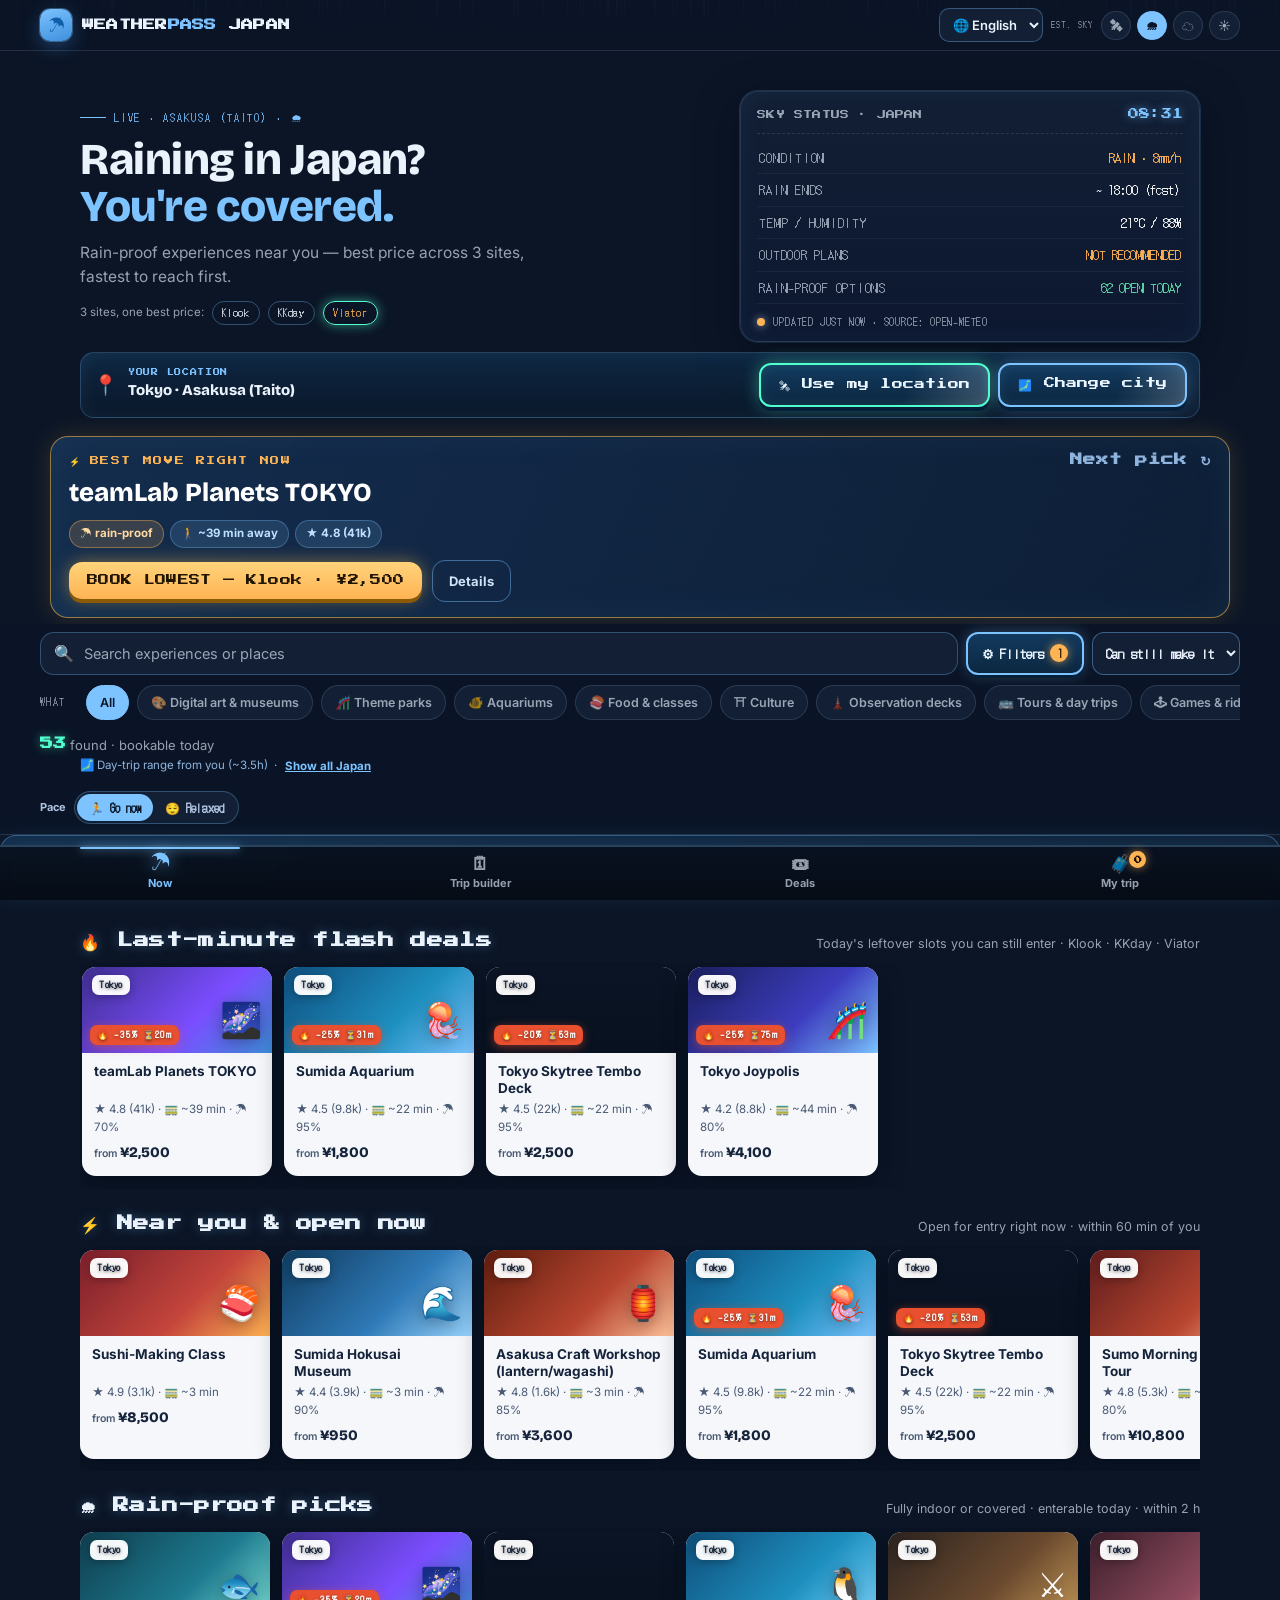
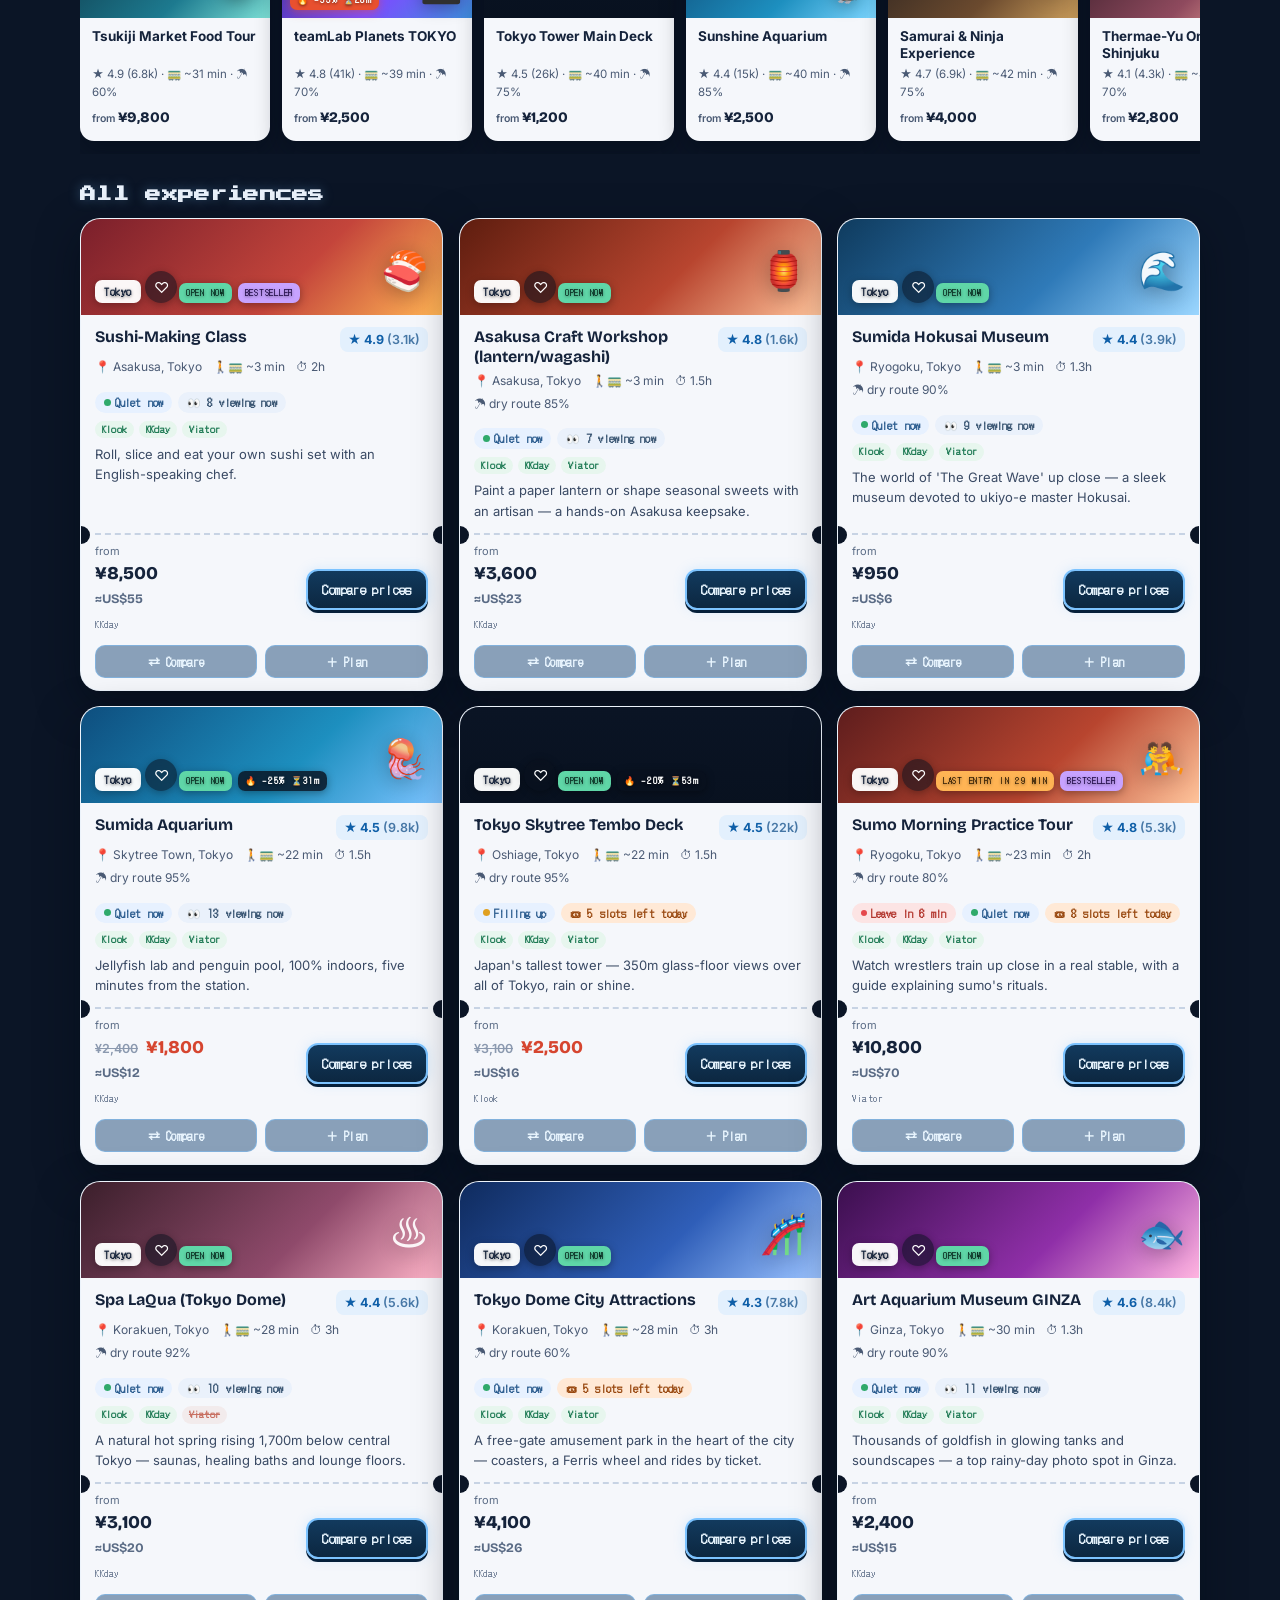
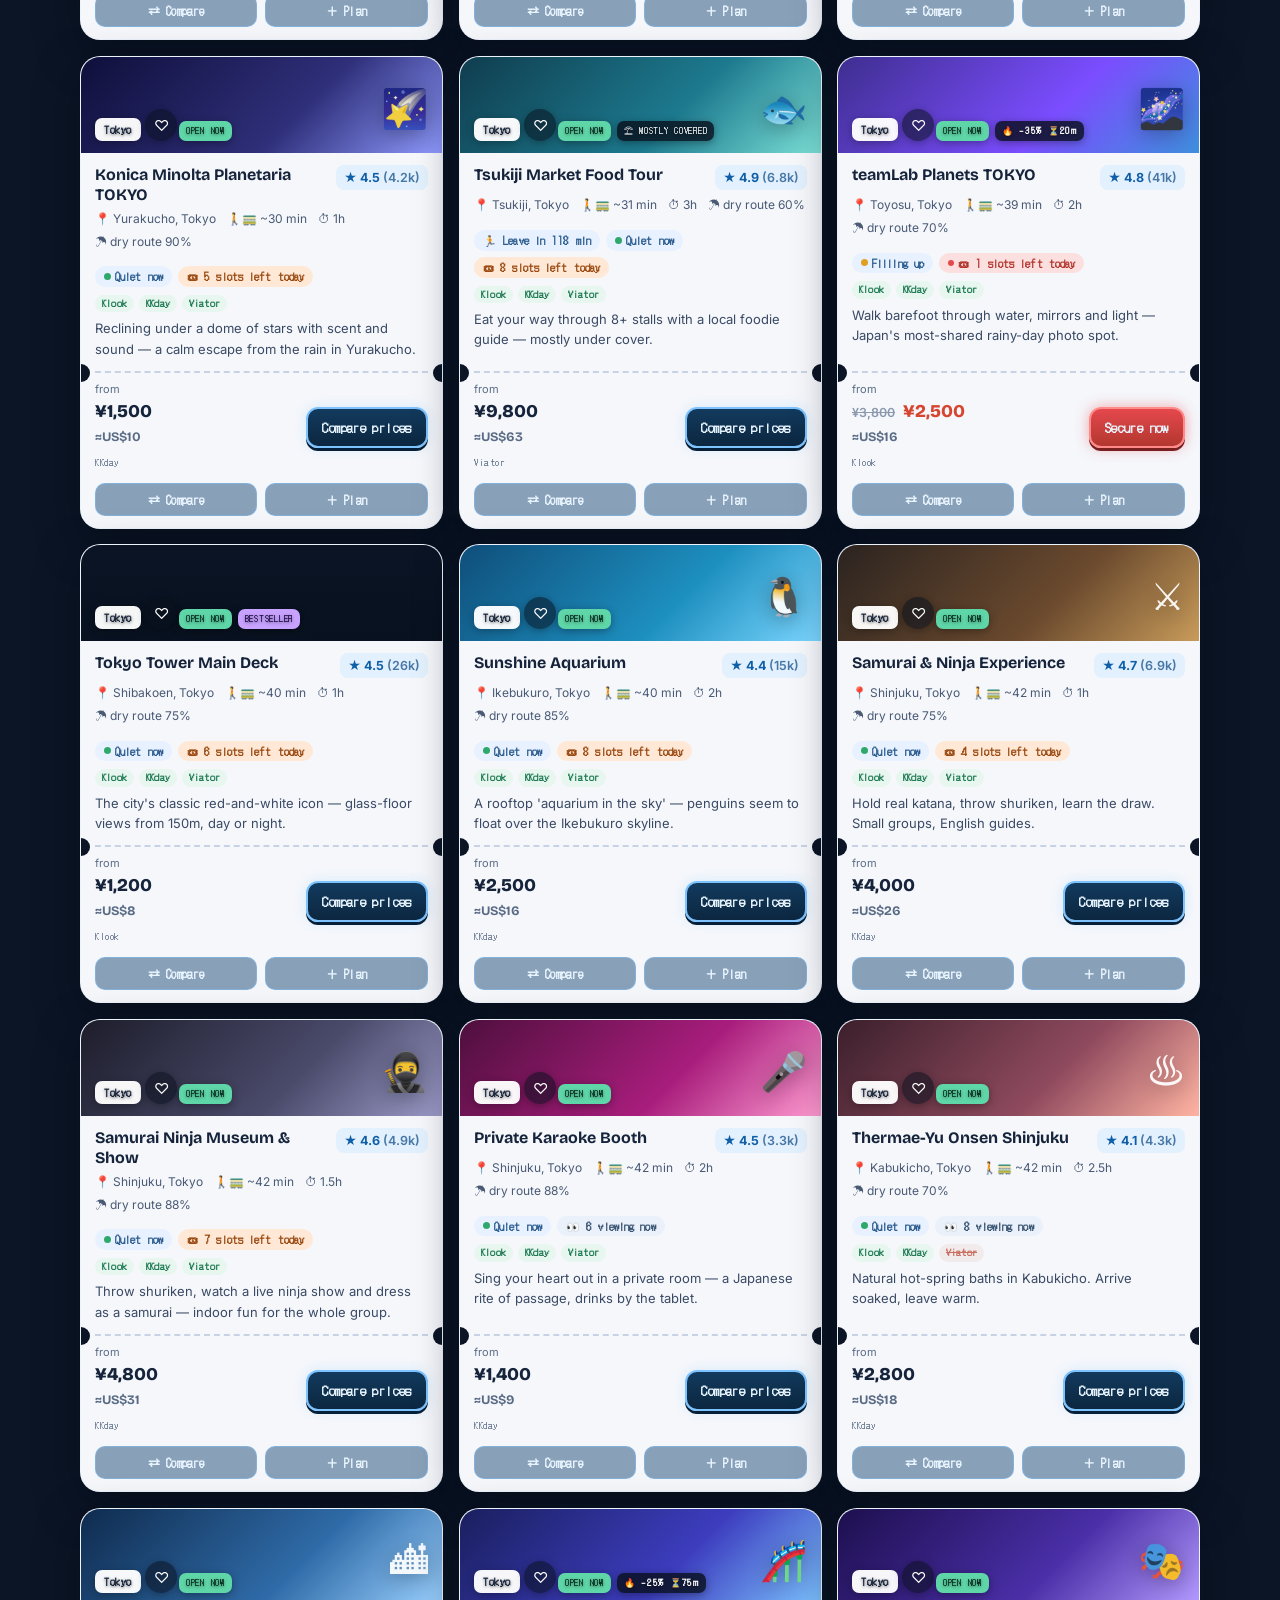
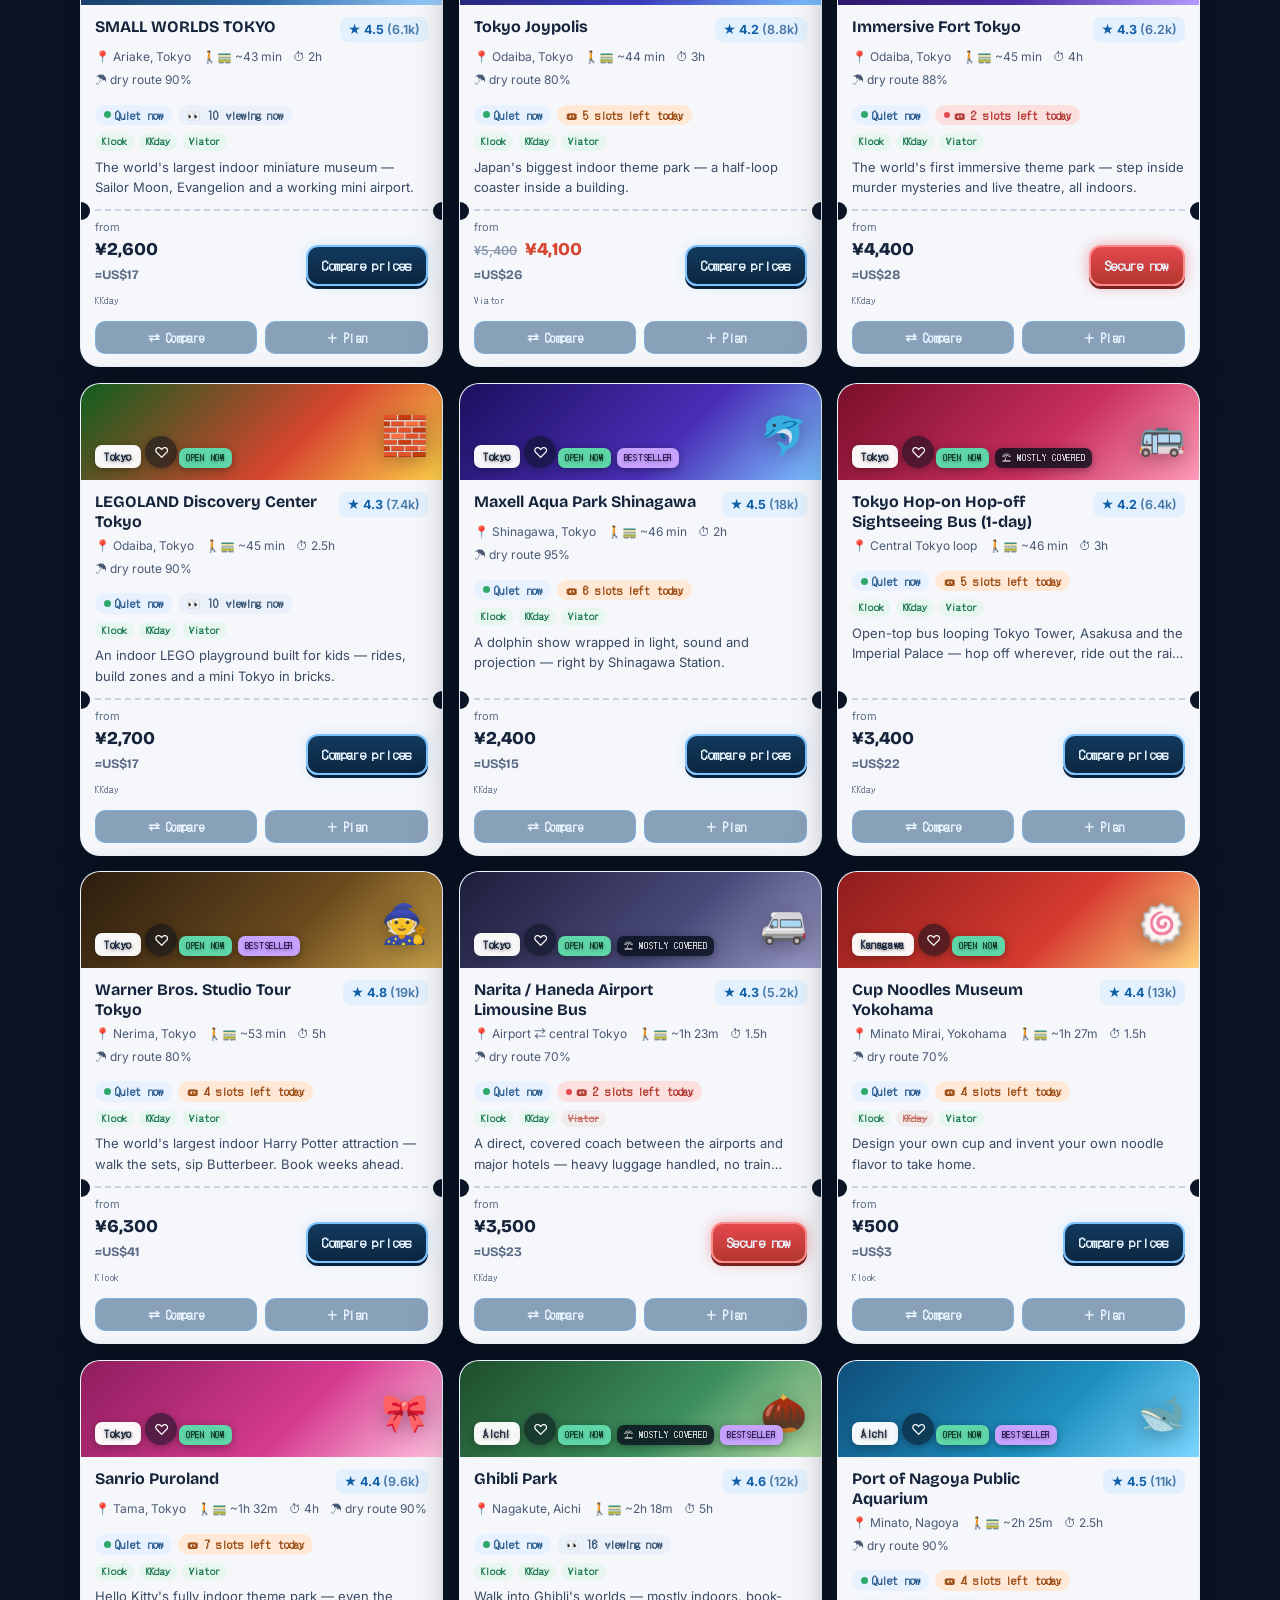
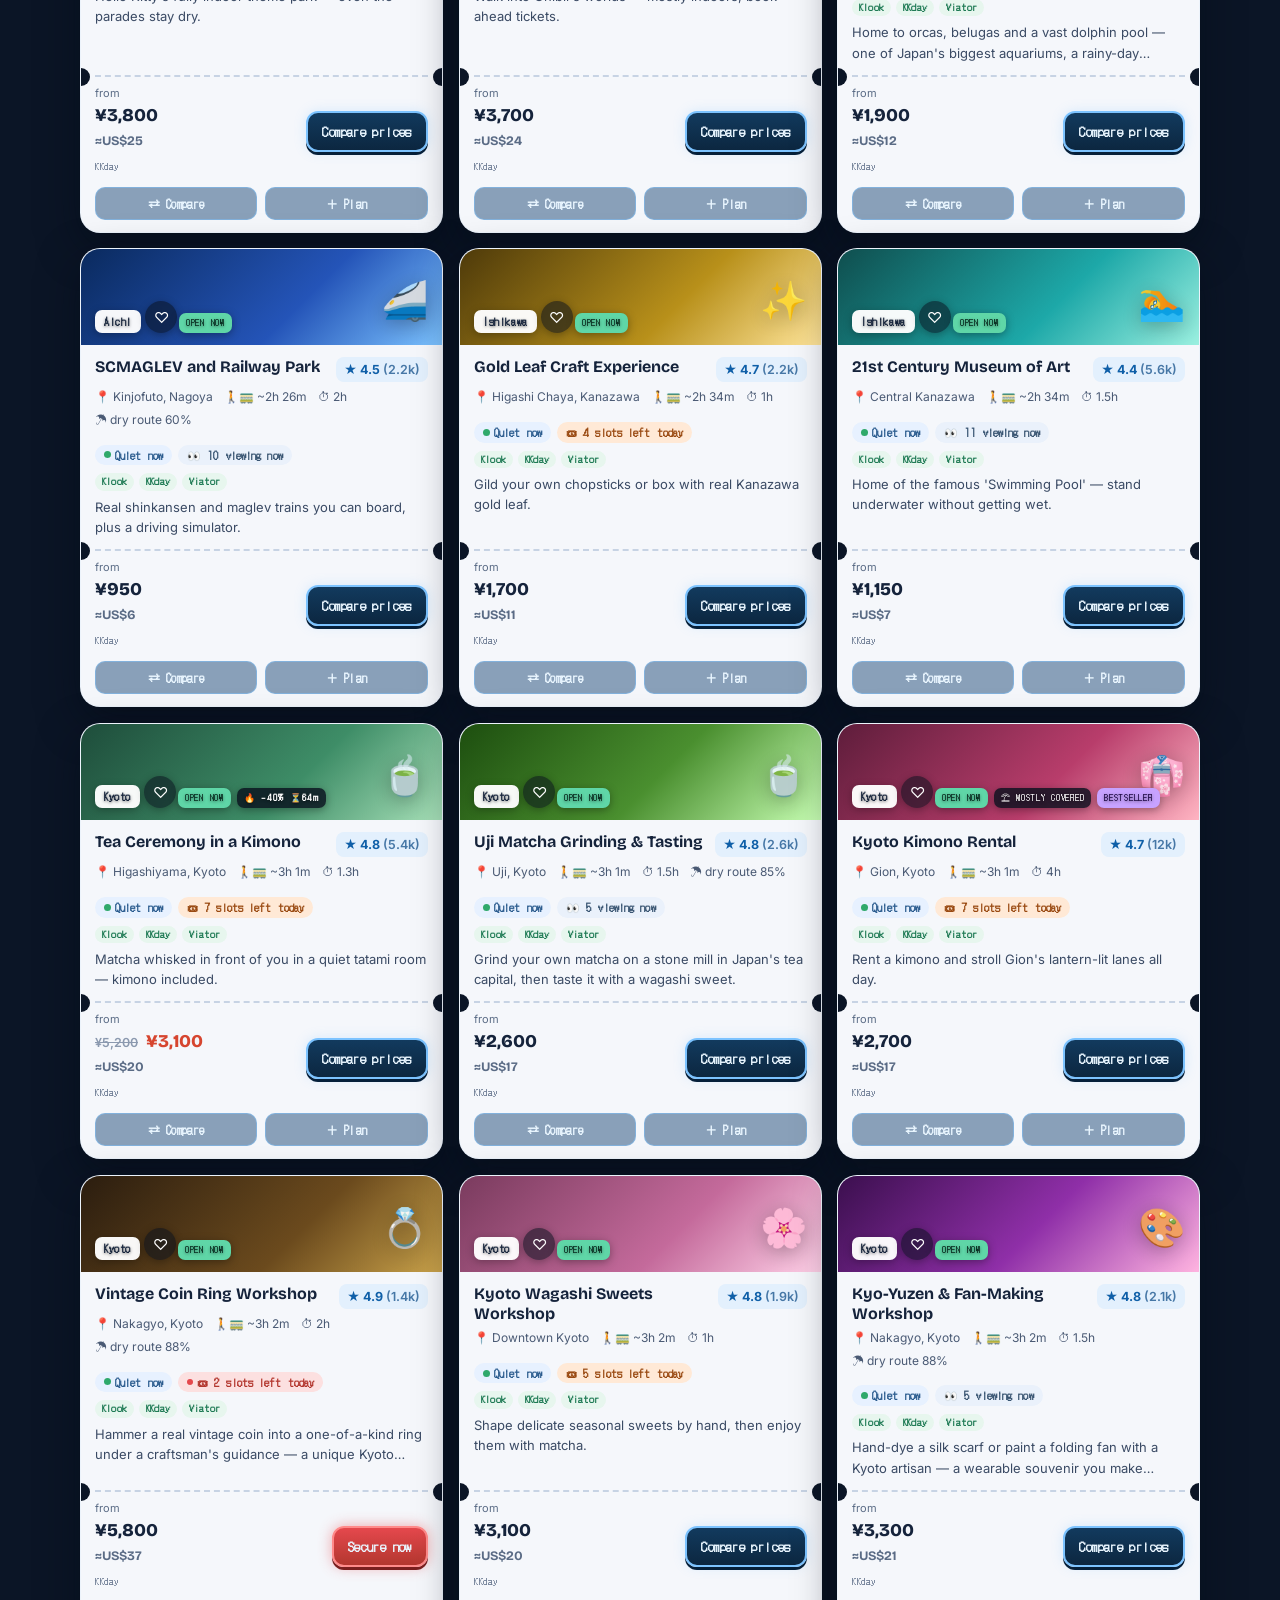
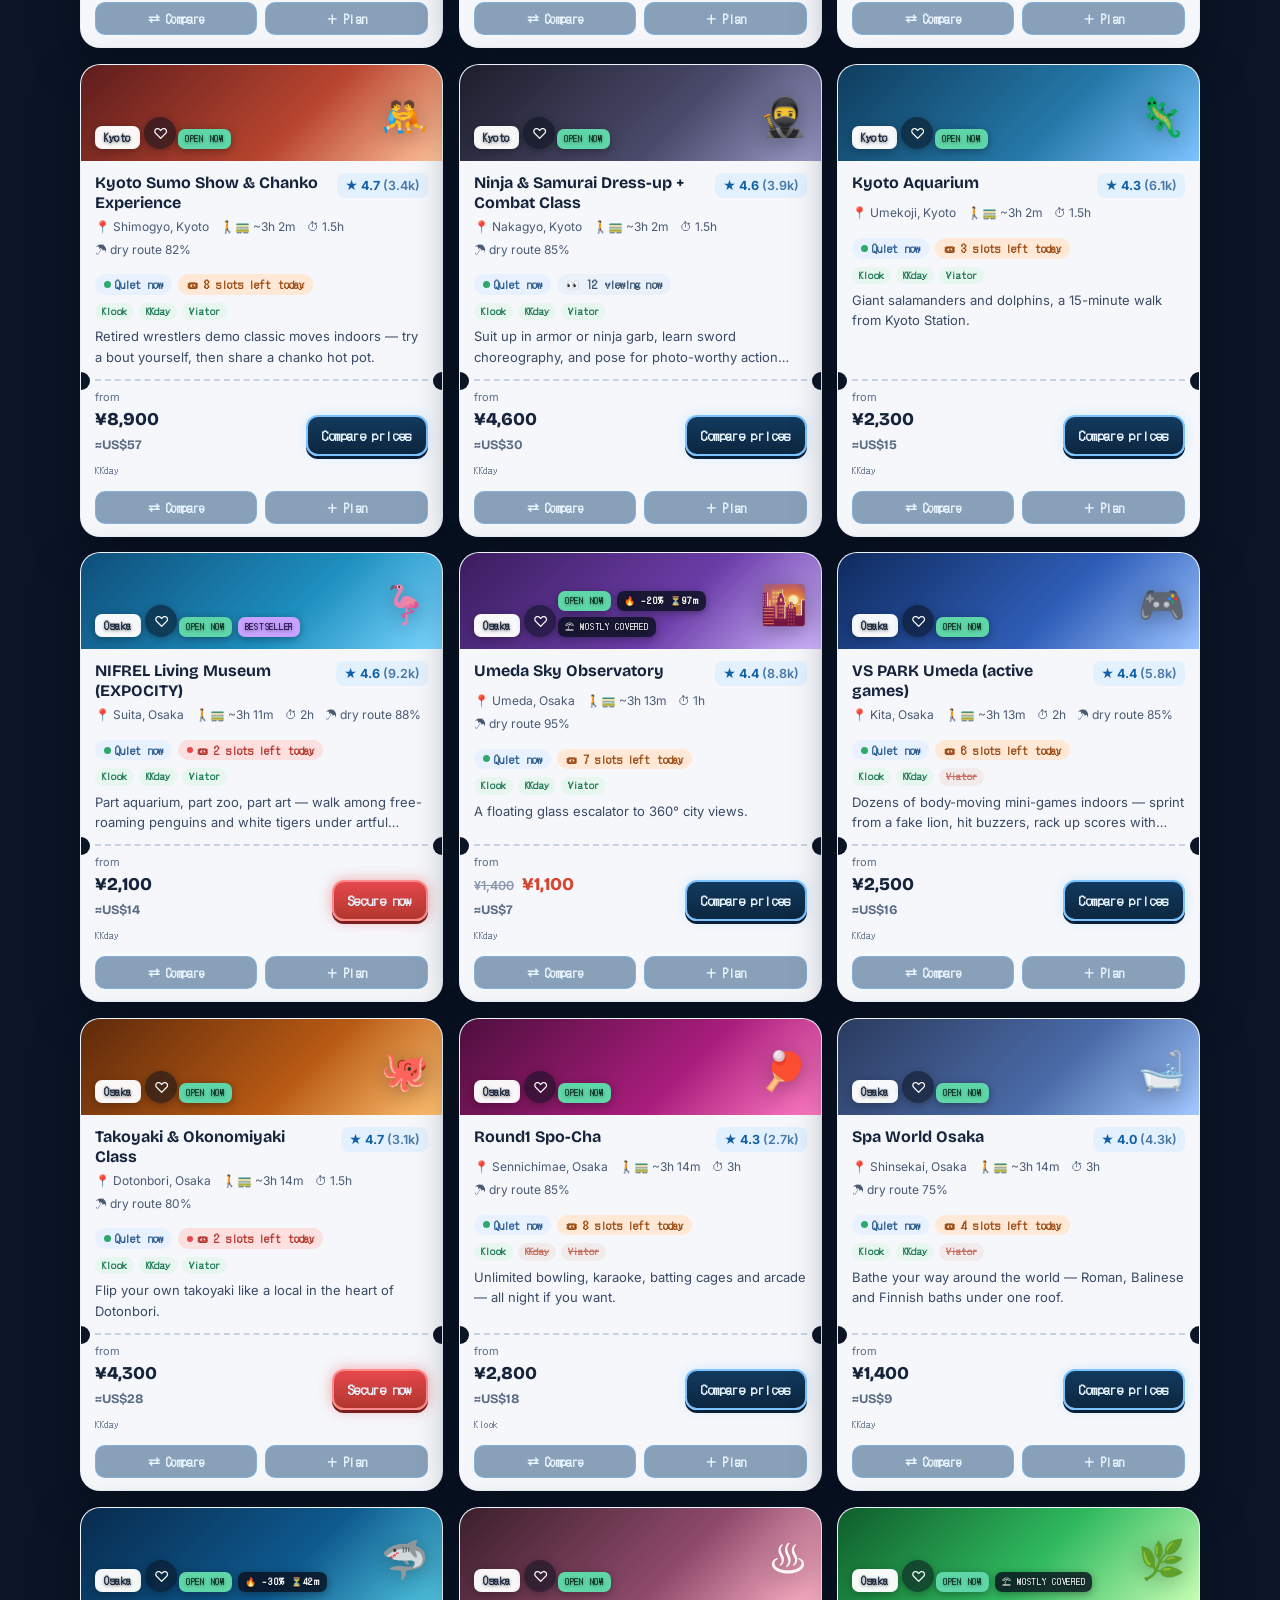
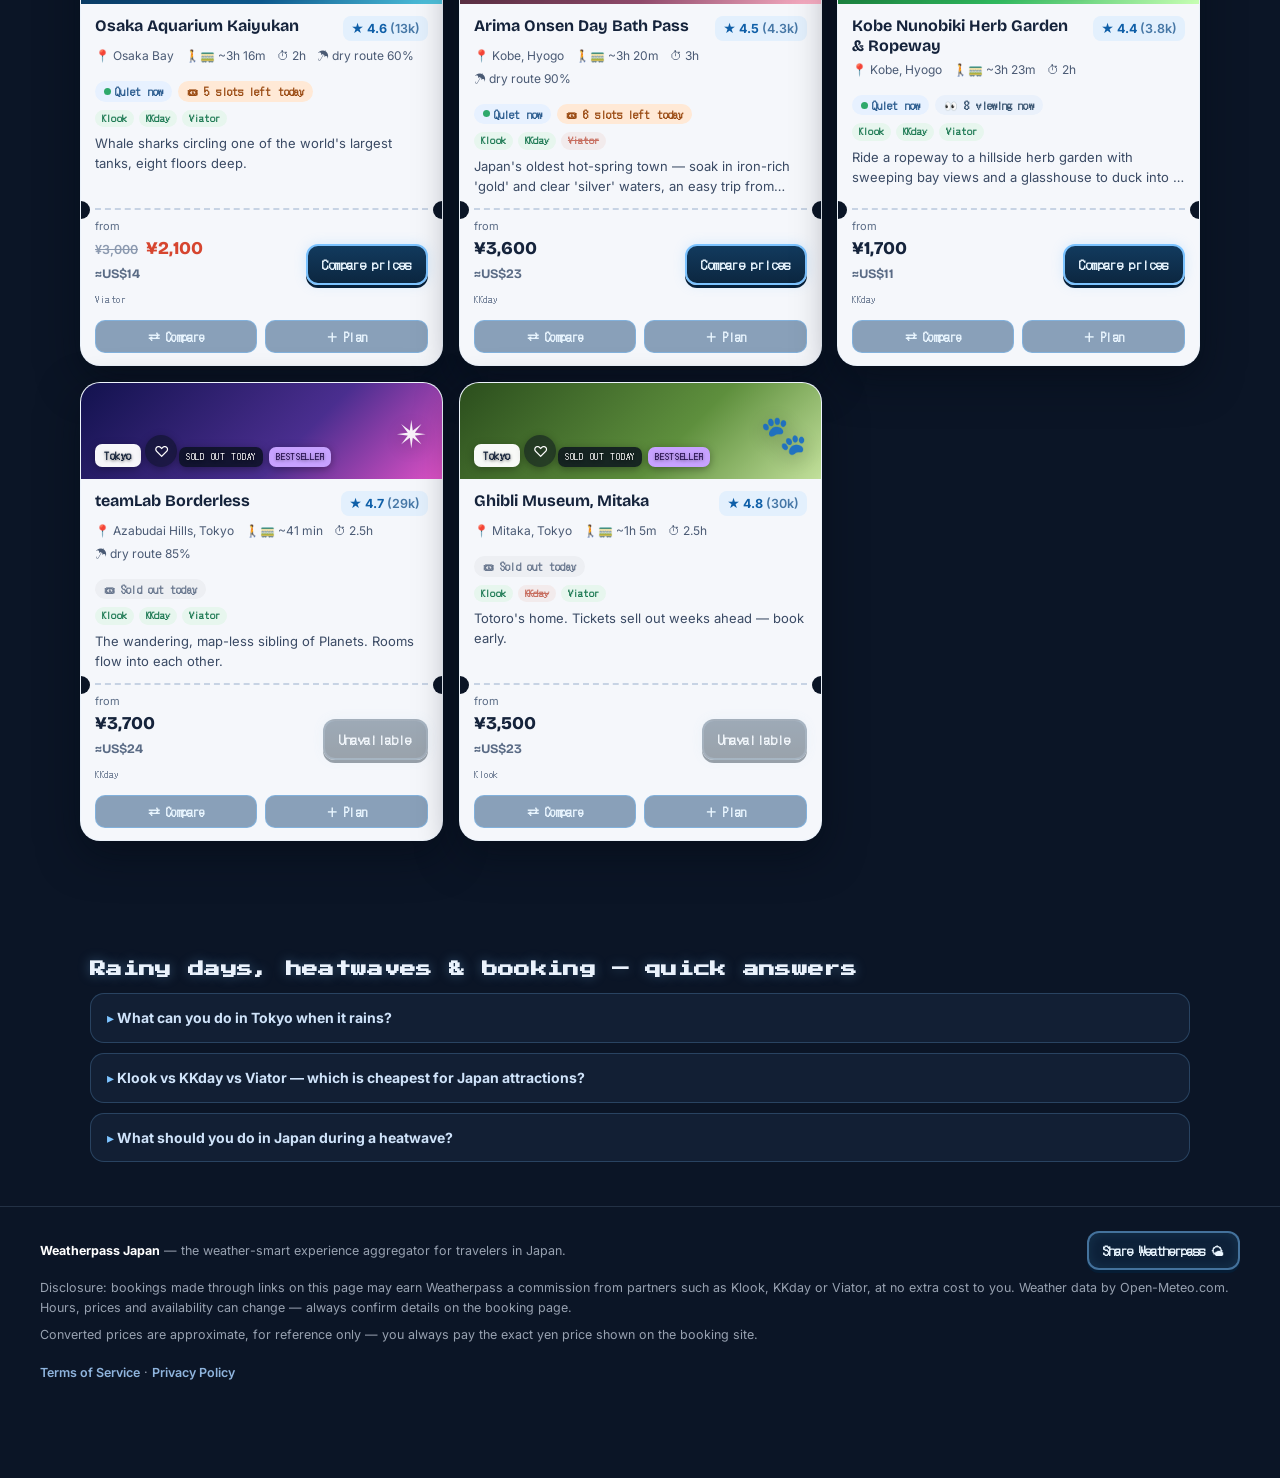
==== commit bbad700e: "Rename weatherpass-japan-production.html to index.html" ====
--- a/index.html
+++ b/index.html
@@ -2,7 +2,7 @@
 <html lang="en">
 <head>
 <meta charset="UTF-8">
-<meta name="viewport" content="width=device-width, initial-scale=1.0">
+<meta name="viewport" content="width=device-width, initial-scale=1.0, viewport-fit=cover">
 <title>WEATHERPASS JAPAN — Rainy Day & Indoor Activities in Japan, Best Price Near You</title>
 <meta name="description" content="Raining in Tokyo? Heatwave in Osaka? WEATHERPASS reads the live sky and picks the plan: rain-proof museums, teamLab & aquariums when it pours, cool indoor escapes at 35°C, open-air icons under blue sky. Klook vs KKday vs Viator prices compared, sorted by how fast you can get there.">
 <meta name="robots" content="index,follow,max-image-preview:large,max-snippet:-1">
@@ -98,7 +98,7 @@
 .loc-txt .lbl{font-family:var(--font-board);font-size:10px;letter-spacing:.14em;color:var(--mist);text-transform:uppercase}
 .loc-txt .val{font-family:var(--font-display);font-weight:700;font-size:16px}
 .loc-btns{display:flex;gap:8px;flex-wrap:wrap}
-.chip{flex:none;border:1px solid var(--line);background:var(--ink-2);color:var(--mist);padding:8px 14px;border-radius:999px;font-size:13px;font-weight:600;transition:all .15s ease}
+.chip{flex:none;border:1px solid var(--line);background:var(--ink-2);color:var(--mist);padding:8px 14px;border-radius:999px;font-size:13px;font-weight:600;transition:all .15s ease;max-width:100%;overflow:hidden;text-overflow:ellipsis;white-space:nowrap}
 .chip:hover{border-color:var(--rain)}
 .chip[aria-pressed="true"]{background:var(--rain);border-color:var(--rain);color:var(--ink)}
 .chip.gps[aria-pressed="true"]{background:var(--ok);border-color:var(--ok);color:#07301F}
@@ -139,7 +139,7 @@
 
 .deck-head{max-width:1200px;margin:0 auto;position:relative;z-index:2;padding:6px clamp(16px,4vw,40px) 0}
 .deck-head h2{font-family:var(--font-display);font-weight:800;font-size:clamp(18px,2.3vw,23px)}
-.deck{position:relative;z-index:2;max-width:1200px;margin:0 auto;padding:16px clamp(16px,4vw,40px) 20px;display:grid;grid-template-columns:repeat(auto-fill,minmax(310px,1fr));gap:20px}
+.deck{position:relative;z-index:2;max-width:1200px;margin:0 auto;padding:16px clamp(16px,4vw,40px) 20px;display:grid;grid-template-columns:repeat(auto-fill,minmax(min(100%,310px),1fr));gap:20px}
 .pass{background:var(--paper);color:#15233B;border-radius:16px;overflow:hidden;display:flex;flex-direction:column;box-shadow:0 14px 40px rgba(3,9,20,.5);transition:transform .18s ease,box-shadow .18s ease;position:relative}
 .pass:hover{transform:translateY(-4px);box-shadow:0 22px 52px rgba(3,9,20,.65)}
 .pass.comparing{outline:3px solid var(--rain)}
@@ -161,7 +161,7 @@
 .pass-name{font-family:var(--font-display);font-weight:700;font-size:17px;line-height:1.22}
 .pass-alt{font-size:11.5px;color:#7887A0;margin-top:2px}
 .rate{flex:none;font-size:12.5px;font-weight:700;color:#0F5FA8;background:#E3F0FD;border-radius:8px;padding:3px 8px;white-space:nowrap}
-.rate .rv{font-weight:600;color:#5A8FC0}
+.rate .rv{font-weight:600;color:#4677A6}
 .pass-meta{display:flex;flex-wrap:wrap;gap:5px 13px;font-size:12.5px;color:#5A6B85}
 .pass-desc{font-size:13.5px;color:#3C4C66}
 .fc-line{font-size:12px;color:#1E7A54;font-weight:600}
@@ -183,8 +183,10 @@
 .empty{grid-column:1/-1;text-align:center;padding:60px 20px;color:var(--mist);border:1px dashed var(--line);border-radius:var(--radius)}
 .empty strong{color:#fff}
 
-.tray{position:fixed;left:50%;bottom:16px;transform:translate(-50%,120px);z-index:80;background:#fff;color:var(--ink);border-radius:999px;box-shadow:0 16px 44px rgba(0,0,0,.5);padding:10px 10px 10px 20px;display:flex;align-items:center;gap:14px;transition:transform .3s ease;max-width:calc(100vw - 24px)}
-.tray.show{transform:translate(-50%,0)}
+.tray{position:fixed;left:50%;bottom:16px;transform:translate(-50%,160px);visibility:hidden;pointer-events:none;z-index:80;background:#fff;color:var(--ink);border-radius:999px;box-shadow:0 16px 44px rgba(0,0,0,.5);padding:10px 10px 10px 20px;display:flex;align-items:center;gap:14px;transition:transform .3s ease;max-width:calc(100vw - 24px)}
+.tray.show{transform:translate(-50%,0);visibility:visible;pointer-events:auto}
+.tray{transition:transform .3s ease,visibility 0s linear .3s}
+.tray.show{transition:transform .3s ease,visibility 0s}
 .tray-label{font-weight:700;font-size:14px;white-space:nowrap}
 .tray-btn{background:var(--ink);color:#fff;border:none;font-weight:700;font-size:13.5px;padding:10px 18px;border-radius:999px}
 .tray-clear{background:none;border:none;color:#5A6B85;font-weight:600;font-size:13px}
@@ -192,7 +194,7 @@
 .modal{position:fixed;inset:0;z-index:90;background:rgba(5,10,20,.7);backdrop-filter:blur(6px);display:none;align-items:flex-end;justify-content:center;padding:0}
 .modal.open{display:flex}
 @media(min-width:760px){.modal{align-items:center;padding:24px}}
-.sheet{background:var(--paper);color:#15233B;width:100%;max-width:860px;max-height:88vh;overflow:auto;border-radius:22px 22px 0 0;padding:22px}
+.sheet{background:var(--paper);color:#15233B;width:100%;max-width:860px;max-height:88vh;max-height:88dvh;overflow:auto;border-radius:22px 22px 0 0;padding:22px}
 @media(min-width:760px){.sheet{border-radius:22px}}
 .sheet-head{display:flex;justify-content:space-between;align-items:center;margin-bottom:14px}
 .sheet-head h2{font-family:var(--font-display);font-size:20px;font-weight:800}
@@ -246,14 +248,14 @@
 .region{margin-bottom:16px}
 .region h3{font-family:var(--font-board);font-size:11px;letter-spacing:.16em;color:#5A6B85;text-transform:uppercase;margin-bottom:8px;display:flex;align-items:center;gap:8px}
 .region h3::after{content:"";flex:1;height:1px;background:#DCE4F0}
-.city-grid{display:grid;grid-template-columns:repeat(auto-fill,minmax(150px,1fr));gap:8px}
+.city-grid{display:grid;grid-template-columns:repeat(auto-fill,minmax(min(100%,150px),1fr));gap:8px}
 .city-btn{border:1.5px solid #C7D3E4;background:#fff;border-radius:12px;padding:11px 10px;font-weight:700;font-size:13.5px;color:#26364F;text-align:left;transition:all .14s ease;display:flex;flex-direction:column;gap:2px}
 .city-btn .pref{font-size:10.5px;font-weight:600;color:#7887A0}
 .city-btn:hover{border-color:var(--rain-deep)}
 .city-btn.on{background:#0F5FA8;border-color:#0F5FA8;color:#fff}
 .city-btn.on .pref{color:#B9D8F5}
 
-.how{max-width:1200px;margin:0 auto;position:relative;z-index:2;padding:32px clamp(16px,4vw,40px) 10px;display:grid;grid-template-columns:repeat(auto-fit,minmax(240px,1fr));gap:16px}
+.how{max-width:1200px;margin:0 auto;position:relative;z-index:2;padding:32px clamp(16px,4vw,40px) 10px;display:grid;grid-template-columns:repeat(auto-fit,minmax(min(100%,240px),1fr));gap:16px}
 .how-card{border:1px solid var(--line);border-radius:var(--radius);padding:18px;background:rgba(18,31,52,.6)}
 .how-card .k{font-family:var(--font-board);font-size:11px;letter-spacing:.14em;color:var(--rain);margin-bottom:8px;text-transform:uppercase}
 .how-card p{font-size:14px;color:var(--mist)}
@@ -268,12 +270,12 @@
 
 /* ===== v5: tab bar ===== */
 .tabbar{position:fixed;left:0;right:0;bottom:0;z-index:85;display:flex;background:rgba(11,21,38,.97);backdrop-filter:blur(16px);border-top:1px solid var(--line);padding-bottom:env(safe-area-inset-bottom)}
-.tab-btn{flex:1;padding:9px 4px 11px;background:none;border:none;color:var(--mist);font-weight:700;font-size:11.5px;display:flex;flex-direction:column;gap:3px;align-items:center;position:relative;transition:color .15s ease}
+.tab-btn{flex:1;padding:10px 4px 12px;min-height:52px;background:none;border:none;color:var(--mist);font-weight:700;font-size:11.5px;display:flex;flex-direction:column;gap:3px;align-items:center;position:relative;transition:color .15s ease}
 .tab-btn .ic{font-size:19px;line-height:1}
 .tab-btn[aria-selected="true"]{color:var(--rain)}
 .tab-btn[aria-selected="true"]::after{content:"";position:absolute;top:0;left:25%;right:25%;height:2px;background:var(--rain);border-radius:2px}
 .tb-badge{position:absolute;top:4px;right:calc(50% - 26px);background:var(--amber);color:#231303;font-size:10px;font-weight:800;min-width:17px;height:17px;border-radius:9px;display:grid;place-items:center;padding:0 4px}
-.tabpane{padding-bottom:16px}
+.tabpane{padding-bottom:calc(88px + env(safe-area-inset-bottom))}
 .tray{bottom:78px}
 .toast{bottom:132px}
 
@@ -281,7 +283,7 @@
 .pa-wrap{max-width:1200px;margin:0 auto;padding:26px clamp(16px,4vw,40px) 0}
 .pa-head h2{font-family:var(--font-display);font-weight:800;font-size:clamp(22px,3.4vw,34px);margin-bottom:8px}
 .pa-head p{color:var(--mist);font-size:14.5px;max-width:64ch;margin-bottom:16px}
-.ranking{max-width:1200px;margin:0 auto;padding:6px clamp(16px,4vw,40px) 10px;display:grid;grid-template-columns:repeat(auto-fill,minmax(330px,1fr));gap:10px}
+.ranking{max-width:1200px;margin:0 auto;padding:6px clamp(16px,4vw,40px) 10px;display:grid;grid-template-columns:repeat(auto-fill,minmax(min(100%,330px),1fr));gap:10px}
 .rank-item{display:flex;align-items:center;gap:12px;background:var(--paper);color:#15233B;border-radius:14px;padding:10px 14px 10px 10px;cursor:pointer;box-shadow:0 8px 22px rgba(3,9,20,.4);transition:transform .14s ease}
 .rank-item:hover{transform:translateY(-2px)}
 .rank-no{font-family:var(--font-display);font-weight:800;font-size:19px;width:30px;text-align:center;color:#8B99AF;flex:none}
@@ -333,7 +335,7 @@
 .tl-acts{display:flex;gap:6px;flex:none}
 .tl-btn{border:1.5px solid #C7D3E4;background:#fff;border-radius:8px;font-size:12px;font-weight:800;color:#3C4C66;padding:6px 9px;cursor:pointer}
 .tl-btn:hover{border-color:var(--rain-deep);color:#0F5FA8}
-.tl-leg{display:flex;gap:8px;align-items:center;color:#5A8FC0;font-size:12px;font-weight:600;padding:4px 0 4px 50px}
+.tl-leg{display:flex;gap:8px;align-items:center;color:#48799F;font-size:12px;font-weight:600;padding:4px 0 4px 50px}
 .tl-leg.lunch{color:#8F5A04}
 .itin-day-foot{display:flex;justify-content:space-between;align-items:baseline;gap:10px;font-family:var(--font-display);font-weight:800;font-size:15px;padding-top:10px;flex-wrap:wrap}
 .itin-day-foot .pp{font-family:var(--font-body);font-weight:600;font-size:12px;color:#5A6B85}
@@ -677,7 +679,7 @@
 .prov-row.best{border-color:var(--neon-2);box-shadow:0 0 16px rgba(82,255,206,.25),inset 0 0 20px rgba(82,255,206,.06)}
 .prov-row.na{border-style:dashed}
 .tag.best{background:var(--neon-2);color:#04241a;box-shadow:0 0 10px rgba(82,255,206,.5)}
-.tag.reco{background:var(--hot);color:#fff;box-shadow:0 0 10px rgba(255,95,162,.4)}
+.tag.reco{background:var(--hot);color:#fff;text-shadow:0 1px 2px rgba(0,0,0,.35);box-shadow:0 0 10px rgba(255,95,162,.4)}
 
 /* plan-ahead ranking & combo rows → arcade leaderboard */
 .rank-item{border:1px solid rgba(124,195,255,.1);transition:transform .12s ease,box-shadow .18s ease}
@@ -969,7 +971,7 @@
 
 
 /* ===== v15: model-plan showcase ===== */
-.sc-grid{display:grid;grid-template-columns:repeat(auto-fill,minmax(260px,1fr));gap:16px}
+.sc-grid{display:grid;grid-template-columns:repeat(auto-fill,minmax(min(100%,260px),1fr));gap:16px}
 .sc-card{background:var(--paper);color:#15233B;border-radius:18px;overflow:hidden;
   box-shadow:0 14px 40px rgba(3,9,20,.5);border:1px solid rgba(124,195,255,.15);
   display:flex;flex-direction:column;animation:cardIn .5s var(--spring) both;transition:transform .16s var(--spring),box-shadow .2s ease}
@@ -1008,7 +1010,8 @@
 
 /* ===== v16: deals tab ===== */
 .deal-singles{font-weight:700;color:#DCE9F7;margin-bottom:10px}
-.deal-hero{background:linear-gradient(180deg,rgba(82,255,206,.1),rgba(18,58,94,.35));
+.deal-hero .fx{color:#9FB4CE}
+.deal-hero{background:linear-gradient(160deg,#0F3A34 0%,#0E2440 70%);
   border:2px solid var(--neon-2);border-radius:16px;padding:14px;
   box-shadow:0 0 24px rgba(82,255,206,.2)}
 .deal-hero-top{display:flex;justify-content:space-between;align-items:center;gap:10px;flex-wrap:wrap}
@@ -1051,7 +1054,7 @@
 .party-note{font-size:11px;color:#5A6B85}
 
 /* ===== v18: day-based trip + dates + season ===== */
-.daypick-grid{display:grid;grid-template-columns:repeat(auto-fill,minmax(120px,1fr));gap:10px;margin-top:12px}
+.daypick-grid{display:grid;grid-template-columns:repeat(auto-fill,minmax(min(100%,120px),1fr));gap:10px;margin-top:12px}
 .daypick-btn{display:flex;flex-direction:column;align-items:center;gap:4px;padding:14px 10px;
   background:var(--paper);color:#15233B;border:2px solid #C7D3E4;border-radius:14px;cursor:pointer;
   transition:transform .12s var(--spring),border-color .15s ease,box-shadow .15s ease}
@@ -1424,6 +1427,42 @@
   background:rgba(13,31,56,.92);color:#CFE3FA;font-weight:800;font-size:13px;padding:10px 14px;
   border-radius:999px;cursor:pointer;backdrop-filter:blur(4px);box-shadow:0 4px 18px rgba(0,0,0,.4)}
 .rp-top.show{display:block}
+
+#rpScope{max-width:1200px;margin:2px auto 0;padding:0 clamp(16px,4vw,40px);
+  font-size:11.5px;color:#8FB4DD;display:flex;gap:6px;align-items:center;flex-wrap:wrap}
+#rpScope button{border:none;background:none;color:var(--rain);font-weight:700;
+  font-size:11.5px;cursor:pointer;text-decoration:underline;padding:2px}
+/* far-from-catalog banner + empty-state guidance */
+#rpFar{max-width:1180px;margin:12px auto 0;padding:12px 16px;border-radius:14px;
+  background:rgba(255,180,84,.1);border:1.5px solid rgba(255,180,84,.45);
+  color:#FFD9A0;font-size:13px;font-weight:600;display:flex;flex-wrap:wrap;gap:10px;align-items:center}
+#rpFar .far-chips{display:flex;gap:8px;flex-wrap:wrap}
+#rpFar .far-chip{border:1.5px solid rgba(255,214,140,.6);background:transparent;color:#FFE2B8;
+  font-weight:800;font-size:12.5px;padding:6px 14px;border-radius:999px;cursor:pointer}
+#rpFar .far-chip:hover{background:rgba(255,180,84,.18)}
+.rp-empty{max-width:720px;margin:18px auto;padding:22px 20px;border-radius:16px;text-align:center;
+  background:var(--ink-2);border:1px solid rgba(124,195,255,.25)}
+.rp-empty .re-head{font-weight:800;font-size:16px;color:#EAF2FC;margin-bottom:6px}
+.rp-empty .re-sub{color:#AFC4E0;font-size:13px;line-height:1.7;margin-bottom:14px}
+.rp-empty .re-actions{display:flex;gap:10px;justify-content:center;flex-wrap:wrap}
+.rp-empty .re-ghost{color:#CFE3FA;border-color:rgba(124,195,255,.45)}
+
+/* ===== compact mobile header ===== */
+.wx-group{display:flex;gap:6px;flex:none}
+@media(max-width:560px){
+  .topbar{padding:6px 12px;gap:8px}
+  .logo{gap:7px}
+  .logo-mark{width:28px;height:28px;font-size:15px;border-radius:8px}
+  .logo-type{font-size:13px;letter-spacing:.01em}
+  .top-controls{gap:6px}
+  .top-controls select{padding:5px 7px;font-size:12px;max-width:104px;border-radius:8px}
+  .wx-btn{padding:4px 7px;font-size:11.5px}
+  .wx-group{gap:4px}
+  .demo-label{font-size:9px;letter-spacing:.08em}
+}
+@media(max-width:480px){
+  #wxSrcLabel{display:none}   /* the 🛰 AUTO pressed-state already signals live mode */
+}
 
 /* refined trip-dates card (display-first, edit on demand) */
 .trip-dates.v2{background:linear-gradient(115deg,rgba(22,49,84,.85),rgba(14,32,56,.92));
@@ -2469,7 +2508,7 @@
  cmpTitle:"Side-by-side",cmpPrice:"Best price",cmpRating:"Rating",cmpDur:"Time needed",cmpDist:"From you",cmpClose:"Doors close",cmpBest:"Best for",cmpAvail:"Sold on",
  bfPhoto:"Photos & couples",bfFamily:"Families & kids",bfFoodie:"Food lovers",bfGroup:"Groups & friends",bfCouple:"Couples & calm",bfTeens:"Teens & thrills",bfRelax:"Tired legs & rain",bfBudget:"Small budgets",
  detailTitle:"Experience",provTitle:"Compare prices · 3 platforms",bookOn:(p)=>`Book on ${p}`,bestPrice:"BEST PRICE",recoTag:"POPULAR IN YOUR REGION",notListed:"Not listed",
- planTitle:"My day plan",planFab:"My plan",planEmpty:"Nothing here yet. Tap “＋ Add to plan” on any experience to build your day.",
+ planTitle:"My trip",planFab:"My plan",planEmpty:"Nothing here yet. Tap “＋ Add to plan” on any experience to build your day.",
  planTotal:"Total",planHours:(h)=>`${h}h of fun`,planCopy:"Copy plan as text",planShare:"Share plan",planCopied:"Plan copied — paste it anywhere ✈",remove:"Remove",
  planHeader:"MY DAY IN JAPAN ☂",
  h1k:"01 · We check the sky",h1p:"Live weather for wherever you are in Japan. When it rains, rain-proof experiences jump to the top and open-air ones step politely aside.",
@@ -2525,7 +2564,7 @@
  cmpTitle:"比較表",cmpPrice:"最安値",cmpRating:"評価",cmpDur:"所要時間",cmpDist:"現在地から",cmpClose:"閉店",cmpBest:"おすすめの人",cmpAvail:"取扱",
  bfPhoto:"写真好き・カップル",bfFamily:"家族・子ども連れ",bfFoodie:"食べるのが好きな人",bfGroup:"グループ・友達",bfCouple:"カップル・静かに過ごしたい人",bfTeens:"若者・スリル好き",bfRelax:"歩き疲れた人",bfBudget:"節約したい人",
  detailTitle:"体験の詳細",provTitle:"3社の料金を比較",bookOn:(p)=>`${p}で予約`,bestPrice:"最安値",recoTag:"あなたの地域で人気",notListed:"取扱なし",
- planTitle:"今日のプラン",planFab:"マイプラン",planEmpty:"まだ何もありません。「＋ プランに追加」で1日の予定を作りましょう。",
+ planTitle:"マイ旅",planFab:"マイプラン",planEmpty:"まだ何もありません。「＋ プランに追加」で1日の予定を作りましょう。",
  planTotal:"合計",planHours:(h)=>`楽しみ ${h}時間分`,planCopy:"テキストでコピー",planShare:"プランを共有",planCopied:"プランをコピーしました ✈",remove:"削除",
  planHeader:"日本での1日プラン ☂",
  h1k:"01 · 空をチェック",h1p:"日本のどこにいても天気をリアルタイム取得。雨なら「雨でもOK」の体験が最上位に、屋外はそっと後ろに下がります。",
@@ -2581,7 +2620,7 @@
  cmpTitle:"並排比較",cmpPrice:"最低價",cmpRating:"評分",cmpDur:"所需時間",cmpDist:"距離你",cmpClose:"關門時間",cmpBest:"適合對象",cmpAvail:"平台供應",
  bfPhoto:"拍照控・情侶",bfFamily:"家庭・親子",bfFoodie:"美食愛好者",bfGroup:"朋友團體",bfCouple:"情侶・想安靜的人",bfTeens:"年輕人・刺激控",bfRelax:"走累的人",bfBudget:"小資旅人",
  detailTitle:"體驗詳情",provTitle:"比較3家平台價格",bookOn:(p)=>`在${p}預訂`,bestPrice:"最低價",recoTag:"你的地區最熱門",notListed:"未上架",
- planTitle:"我的行程",planFab:"我的行程",planEmpty:"還沒有內容。點任一體驗的「＋ 加入行程」開始安排你的一天。",
+ planTitle:"我的旅程",planFab:"我的行程",planEmpty:"還沒有內容。點任一體驗的「＋ 加入行程」開始安排你的一天。",
  planTotal:"總計",planHours:(h)=>`共${h}小時的樂趣`,planCopy:"複製成文字",planShare:"分享行程",planCopied:"行程已複製 ✈",remove:"移除",
  planHeader:"我的日本一日行程 ☂",
  h1k:"01 · 先看天空",h1p:"無論你在日本哪裡都即時讀取天氣。下雨時，雨天OK的體驗跳到最前面，露天行程默默退後。",
@@ -2637,7 +2676,7 @@
  cmpTitle:"并排对比",cmpPrice:"最低价",cmpRating:"评分",cmpDur:"所需时间",cmpDist:"距离你",cmpClose:"关门时间",cmpBest:"适合人群",cmpAvail:"平台供应",
  bfPhoto:"拍照党·情侣",bfFamily:"家庭·亲子",bfFoodie:"美食爱好者",bfGroup:"朋友团体",bfCouple:"情侣·想安静的人",bfTeens:"年轻人·刺激控",bfRelax:"走累的人",bfBudget:"预算有限的人",
  detailTitle:"体验详情",provTitle:"比较3家平台价格",bookOn:(p)=>`在${p}预订`,bestPrice:"最低价",recoTag:"你的地区最热门",notListed:"未上架",
- planTitle:"我的行程",planFab:"我的行程",planEmpty:"还没有内容。点任意体验的「＋ 加入行程」开始安排你的一天。",
+ planTitle:"我的旅程",planFab:"我的行程",planEmpty:"还没有内容。点任意体验的「＋ 加入行程」开始安排你的一天。",
  planTotal:"合计",planHours:(h)=>`共${h}小时的乐趣`,planCopy:"复制为文字",planShare:"分享行程",planCopied:"行程已复制 ✈",remove:"移除",
  planHeader:"我的日本一日行程 ☂",
  h1k:"01 · 先看天空",h1p:"无论你在日本哪里都实时读取天气。下雨时，雨天OK的体验跳到最前面，露天行程默默退后。",
@@ -2693,7 +2732,7 @@
  cmpTitle:"나란히 비교",cmpPrice:"최저가",cmpRating:"평점",cmpDur:"소요 시간",cmpDist:"내 위치에서",cmpClose:"마감 시간",cmpBest:"추천 대상",cmpAvail:"판매처",
  bfPhoto:"사진·커플",bfFamily:"가족·아이 동반",bfFoodie:"먹는 걸 좋아하는 사람",bfGroup:"친구·단체",bfCouple:"커플·조용히 쉬고픈 사람",bfTeens:"젊은층·스릴 좋아하는 사람",bfRelax:"많이 걸어 지친 사람",bfBudget:"알뜰 여행자",
  detailTitle:"체험 상세",provTitle:"3사 플랫폼 가격 비교",bookOn:(p)=>`${p}에서 예약`,bestPrice:"최저가",recoTag:"내 지역 인기",notListed:"미취급",
- planTitle:"나의 플랜",planFab:"내 플랜",planEmpty:"아직 비어 있어요. 체험 카드의 「＋ 플랜에 추가」로 하루를 만들어 보세요.",
+ planTitle:"내 여행",planFab:"내 플랜",planEmpty:"아직 비어 있어요. 체험 카드의 「＋ 플랜에 추가」로 하루를 만들어 보세요.",
  planTotal:"합계",planHours:(h)=>`즐길 거리 ${h}시간`,planCopy:"텍스트로 복사",planShare:"플랜 공유",planCopied:"플랜을 복사했어요 ✈",remove:"삭제",
  planHeader:"나의 일본 하루 플랜 ☂",
  h1k:"01 · 하늘 확인",h1p:"일본 어디에 있든 날씨를 실시간으로 읽습니다. 비가 오면 '비 와도 OK' 체험이 맨 앞으로, 야외는 조용히 뒤로 물러나요.",
@@ -2931,7 +2970,10 @@
 const rvShort=n=>n>=1000?((n/1000).toFixed(n>=10000?0:1).replace(/\.0$/,"")+"k"):String(n);
 function travelMin(a){return transitMin(hav(state.origin,{lat:a.lat,lng:a.lng}));}
 function originLabel(){
-  if(state.origin.gps)return T().yourLoc;
+  if(state.origin.gps){
+    if(state.origin.near)return L(state.origin.near.nm)+(T().nearSfx||"");
+    return T().yourLoc;
+  }
   const s=findSpot(state.origin.spotId);
   return s?L(s.nm):T().yourLoc;}
 
@@ -3036,6 +3078,9 @@
   state.origin={lat:s.lat,lng:s.lng,spotId:s.id,prefId:s.pref,gps:false};
   document.getElementById("gpsChip").setAttribute("aria-pressed","false");
   closeLoc();applyStatic();refreshWeather();
+  if(typeof renderShelves==="function")renderShelves();
+  if(typeof render==="function")render();
+  if(window.rpFarCheck)rpFarCheck();
 });
 function closeLoc(){
   document.getElementById("locModal").classList.remove("open");
@@ -3048,9 +3093,23 @@
   chip.textContent="⏳ "+t.locating;
   if(!navigator.geolocation){showToast(t.gpsFail);applyStatic();return;}
   navigator.geolocation.getCurrentPosition(pos=>{
-    state.origin={lat:pos.coords.latitude,lng:pos.coords.longitude,spotId:null,prefId:null,gps:true};
+    const lat=pos.coords.latitude,lng=pos.coords.longitude;
+    /* outside Japan? keep the current city as a planning base */
+    if(lat<24||lat>45.8||lng<122.7||lng>149){
+      closeLoc();showToast(T().gpsAbroad||t.gpsFail);return;
+    }
+    /* snap the LABEL to the nearest known area (distances still use exact coords) */
+    let best=null,bd=1e9;
+    for(const g of PLACES)for(const sp of g.spots){
+      const d=hav({lat,lng},sp);if(d<bd){bd=d;best={...sp,pref:g.pref};}}
+    state.origin={lat,lng,gps:true,
+      spotId:bd<=30?best.id:null,prefId:bd<=30?best.pref:null,
+      near:bd<=30?best:null};
     chip.setAttribute("aria-pressed","true");
     closeLoc();applyStatic();refreshWeather();
+    if(typeof renderShelves==="function")renderShelves();
+    if(typeof render==="function")render();
+    if(window.rpFarCheck)rpFarCheck();
   },()=>{showToast(t.gpsFail);applyStatic();},{timeout:8000});
 }
 document.getElementById("gpsChip").addEventListener("click",useGPS);
@@ -4683,6 +4742,8 @@
     if(state.idFlags.length&&state.idOnly&&state.idFlags.some(f=>idCheck(a,f)===0))return false;
     return true;
   });
+  /* every sort is local by default: day-trip range from the chosen origin */
+  if(state.reachScope!=="all")list=list.filter(a=>travelMin(a)<=210);
   const wet=state.wx!=="clear";
   list.sort((a,b)=>{
     if(state.sort==="near"){
@@ -6929,6 +6990,16 @@
     return m==="hot"?{ic:"🥵",head:p.bnHot(lv.temp),sub:p.bnHotSub,warm:true}
                     :{ic:"🥶",head:p.bnCold(lv.temp),sub:p.bnColdSub,warm:false};
   };
+
+  /* group the sky buttons so the header wraps them as one unit on mobile */
+  (function(){
+    const btns=[...document.querySelectorAll(".top-controls > .wx-btn")];
+    if(btns.length){
+      const g=document.createElement("span");g.className="wx-group";
+      btns[0].parentNode.insertBefore(g,btns[0]);
+      btns.forEach(b=>g.appendChild(b));
+    }
+  })();
 
   /* first live paint */
   if(typeof syncWxAutoBtn==="function")syncWxAutoBtn();
@@ -7476,5 +7547,159 @@
   }
 })();
 </script>
+
+<script>
+/* ================================================================
+   LOCATION & EMPTY-STATE GUIDANCE
+   - GPS labels snap to the nearest known area ("新千歳空港 付近")
+   - Overseas visitors keep a planning base + a friendly note
+   - Far from any listed venue → banner with quick area jumps
+   - "Can still make it" after last entry → clear notice + escapes
+   ================================================================ */
+(function(){
+  const G={
+    en:{gpsAbroad:"Looks like you're outside Japan — keeping your current city as a planning base 🗾",
+      nearSfx:" area",
+      farHead:h=>`🗾 No bookable venues near you (closest is ~${h} away). Jump to a popular area:`,
+      lateHead:"🌙 Past today's last-entry times",
+      lateSub:"“Can still make it” only shows what's still enterable today. Plan tomorrow instead, or browse everything by rating.",
+      btnTomorrow:"🌅 Plan tomorrow",btnRating:"⭐ Browse all by rating",
+      noMatch:"No experiences match your search",btnClear:"✕ Clear search"},
+    ja:{gpsAbroad:"日本国外からのアクセスのようです。現在の都市を計画の拠点として表示します 🗾",
+      nearSfx:" 付近",
+      farHead:h=>`🗾 お近くに予約できる掲載施設がありません（最寄りまで約${h}）。人気エリアへ:`,
+      lateHead:"🌙 本日の最終入場時刻を過ぎています",
+      lateSub:"「今から間に合う順」は今日まだ入場できる体験だけを表示します。明日のプランを立てるか、評価順で全体をご覧ください。",
+      btnTomorrow:"🌅 明日のプランを立てる",btnRating:"⭐ 評価順で全部見る",
+      noMatch:"検索に一致する体験がありません",btnClear:"✕ 検索条件をクリア"},
+    "zh-Hant":{gpsAbroad:"您似乎在日本境外——將以目前城市作為規劃基地 🗾",
+      nearSfx:" 一帶",
+      farHead:h=>`🗾 您附近沒有可預訂的合作設施（最近約${h}）。前往熱門地區:`,
+      lateHead:"🌙 已過今日最後入場時間",
+      lateSub:"「現在還來得及」只顯示今天仍可入場的體驗。可以改為規劃明天，或按評分瀏覽全部。",
+      btnTomorrow:"🌅 規劃明天",btnRating:"⭐ 按評分看全部",
+      noMatch:"沒有符合搜尋的體驗",btnClear:"✕ 清除搜尋"},
+    "zh-Hans":{gpsAbroad:"您似乎在日本境外——将以当前城市作为规划基地 🗾",
+      nearSfx:" 一带",
+      farHead:h=>`🗾 您附近没有可预订的合作设施（最近约${h}）。前往热门地区:`,
+      lateHead:"🌙 已过今日最后入场时间",
+      lateSub:"「现在还来得及」只显示今天仍可入场的体验。可以改为规划明天，或按评分浏览全部。",
+      btnTomorrow:"🌅 规划明天",btnRating:"⭐ 按评分看全部",
+      noMatch:"没有符合搜索的体验",btnClear:"✕ 清除搜索"},
+    ko:{gpsAbroad:"일본 밖에서 접속하신 것 같아요 — 현재 도시를 계획 기준으로 유지합니다 🗾",
+      nearSfx:" 부근",
+      farHead:h=>`🗾 근처에 예약 가능한 등록 시설이 없어요(가장 가까운 곳까지 약 ${h}). 인기 지역으로 이동:`,
+      lateHead:"🌙 오늘 마지막 입장 시간이 지났어요",
+      lateSub:"「지금 갈 수 있는 순」은 오늘 입장 가능한 체험만 보여줍니다. 내일을 계획하거나 평점순으로 전체를 둘러보세요.",
+      btnTomorrow:"🌅 내일 계획하기",btnRating:"⭐ 평점순으로 보기",
+      noMatch:"검색과 일치하는 체험이 없어요",btnClear:"✕ 검색 지우기"}
+  };
+  for(const l in G)Object.assign(G[l],{
+    en:{scopeNear:"🗾 Day-trip range from you (~3.5h)",btnAll:"Show all Japan",
+        scopeAll:"🗾 Showing all Japan",btnNear:"Day-trip range only",
+        scopeEmpty:"No listed venues within day-trip range"},
+    ja:{scopeNear:"🗾 現在地の日帰り圏（〜約3.5時間）を表示中",btnAll:"全国を表示",
+        scopeAll:"🗾 全国を表示中",btnNear:"日帰り圏に絞る",
+        scopeEmpty:"日帰り圏内に掲載施設がありません"},
+    "zh-Hant":{scopeNear:"🗾 顯示可當天來回範圍（約3.5小時內）",btnAll:"顯示全日本",
+        scopeAll:"🗾 顯示全日本中",btnNear:"只看當天來回範圍",
+        scopeEmpty:"當天來回範圍內沒有合作設施"},
+    "zh-Hans":{scopeNear:"🗾 显示可当天往返范围（约3.5小时内）",btnAll:"显示全日本",
+        scopeAll:"🗾 显示全日本中",btnNear:"只看当天往返范围",
+        scopeEmpty:"当天往返范围内没有合作设施"},
+    ko:{scopeNear:"🗾 당일치기 범위(약 3.5시간 이내) 표시 중",btnAll:"전국 보기",
+        scopeAll:"🗾 전국 표시 중",btnNear:"당일치기 범위만",
+        scopeEmpty:"당일치기 범위 안에 등록 시설이 없어요"}}[l]||{});
+  const GX=()=>G[state.lang]||G.en;
+  for(const l in G)if(I18N[l]){I18N[l].gpsAbroad=G[l].gpsAbroad;I18N[l].nearSfx=G[l].nearSfx;}
+
+  const durLoc=m=>{const h=Math.round(m/60*10)/10;
+    if(m<60)return m+(state.lang==="ja"?"分":state.lang==="ko"?"분":state.lang.startsWith("zh")?"分鐘":" min");
+    return h+(state.lang==="ja"?"時間":state.lang==="ko"?"시간":state.lang.startsWith("zh")?"小時":"h");};
+
+  /* ---- far-from-catalog banner with quick area jumps ---- */
+  window.rpFarCheck=function(){
+    let el=document.getElementById("rpFar");
+    const nearestMin=Math.min(...ACTIVITIES.map(a=>travelMin(a)));
+    if(nearestMin<=120){el&&el.remove();return;}
+    const g=GX();
+    const jumps=["tokyo","osaka","kyoto"].map(p=>{
+      const grp=PLACES.find(x=>x.pref===p);if(!grp)return"";
+      const sp=grp.spots[0];
+      return `<button class="far-chip" data-farjump="${sp.id}">${T().prefs[p]||p}</button>`;
+    }).join("");
+    if(!el){
+      el=document.createElement("div");el.id="rpFar";
+      const loc=document.querySelector(".locbar");
+      loc.parentNode.insertBefore(el,loc.nextSibling);
+    }
+    el.innerHTML=`<span>${g.farHead(durLoc(nearestMin))}</span><span class="far-chips">${jumps}</span>`;
+  };
+  document.addEventListener("click",e=>{
+    const j=e.target.closest("[data-farjump]");if(!j)return;
+    const sp=findSpot(j.dataset.farjump);if(!sp)return;
+    state.origin={lat:sp.lat,lng:sp.lng,spotId:sp.id,prefId:sp.pref,gps:false};
+    document.getElementById("rpFar")?.remove();
+    applyStatic();refreshWeather();
+    if(typeof renderShelves==="function")renderShelves();
+    if(typeof render==="function")render();
+  });
+
+  /* ---- empty results guidance (after hours / no search match) ---- */
+  function emptyNotice(){
+    const grid=document.getElementById("cards");if(!grid)return;
+    let el=document.getElementById("rpEmpty");
+    /* "past last entry" applies even when the grid still lists venues —
+       reach SORT keeps them visible, so detect zero-feasible instead */
+    const feas=window.rpReachInfo?ACTIVITIES.filter(a=>{try{return rpReachInfo(a).feasible;}catch(_){return true;}}).length:1;
+    const lateAll=state.sort==="reach"&&feas===0;
+    if(grid.children.length>0&&!lateAll){el&&el.remove();return;}
+    const g=GX(),q=(document.getElementById("searchInput")||{value:""}).value.trim();
+    let html;
+    if(lateAll||(state.sort==="reach"&&!q)){
+      html=`<div class="re-head">${g.lateHead}</div><div class="re-sub">${g.lateSub}</div>
+        <div class="re-actions">
+          <button class="btn-primary" data-re="plan">${g.btnTomorrow}</button>
+          <button class="btn-ghost re-ghost" data-re="rating">${g.btnRating}</button>
+        </div>`;
+    }else if(!q&&state.reachScope!=="all"){
+      html=`<div class="re-head">${g.scopeEmpty}</div>
+        <div class="re-actions"><button class="btn-primary" data-re="scopeall">${g.btnAll}</button></div>`;
+    }else{
+      html=`<div class="re-head">${q?g.noMatch:g.lateHead}</div>
+        <div class="re-actions">${q?`<button class="btn-primary" data-re="clear">${g.btnClear}</button>`
+          :`<button class="btn-primary" data-re="rating">${g.btnRating}</button>`}</div>`;
+    }
+    if(!el){el=document.createElement("div");el.id="rpEmpty";el.className="rp-empty";
+      grid.parentNode.insertBefore(el,grid);}
+    el.innerHTML=html;
+  }
+  document.addEventListener("click",e=>{
+    const b=e.target.closest("[data-re]");if(!b)return;
+    const act=b.dataset.re;
+    if(act==="plan"&&typeof setTab==="function"){setTab("plan");scrollTo({top:0});return;}
+    if(act==="rating"){const s=document.getElementById("sortSel");s.value="rating";
+      s.dispatchEvent(new Event("change",{bubbles:true}));return;}
+    if(act==="clear"){const si=document.getElementById("searchInput");si.value="";
+      si.dispatchEvent(new Event("input",{bubbles:true}));return;}
+    if(act==="scopeall"){state.reachScope="all";render();}
+  });
+  function scopeLine(){
+    const rc=document.getElementById("resultCount");if(!rc)return;
+    let el=document.getElementById("rpScope");
+    if(!el){el=document.createElement("div");el.id="rpScope";
+      rc.insertAdjacentElement("afterend",el);}
+    const g=GX(),all=state.reachScope==="all";
+    el.innerHTML=`<span>${all?g.scopeAll:g.scopeNear}</span> · <button data-scope="${all?"near":"all"}">${all?g.btnNear:g.btnAll}</button>`;
+  }
+  document.addEventListener("click",e=>{
+    const b=e.target.closest("[data-scope]");if(!b)return;
+    state.reachScope=b.dataset.scope;render();
+  });
+  if(typeof render==="function"){const _r=render;render=function(){_r.apply(this,arguments);scopeLine();emptyNotice();};}
+  emptyNotice();
+  if(state.origin&&state.origin.gps&&window.rpFarCheck)rpFarCheck();
+})();
+</script>
 </body>
 </html>
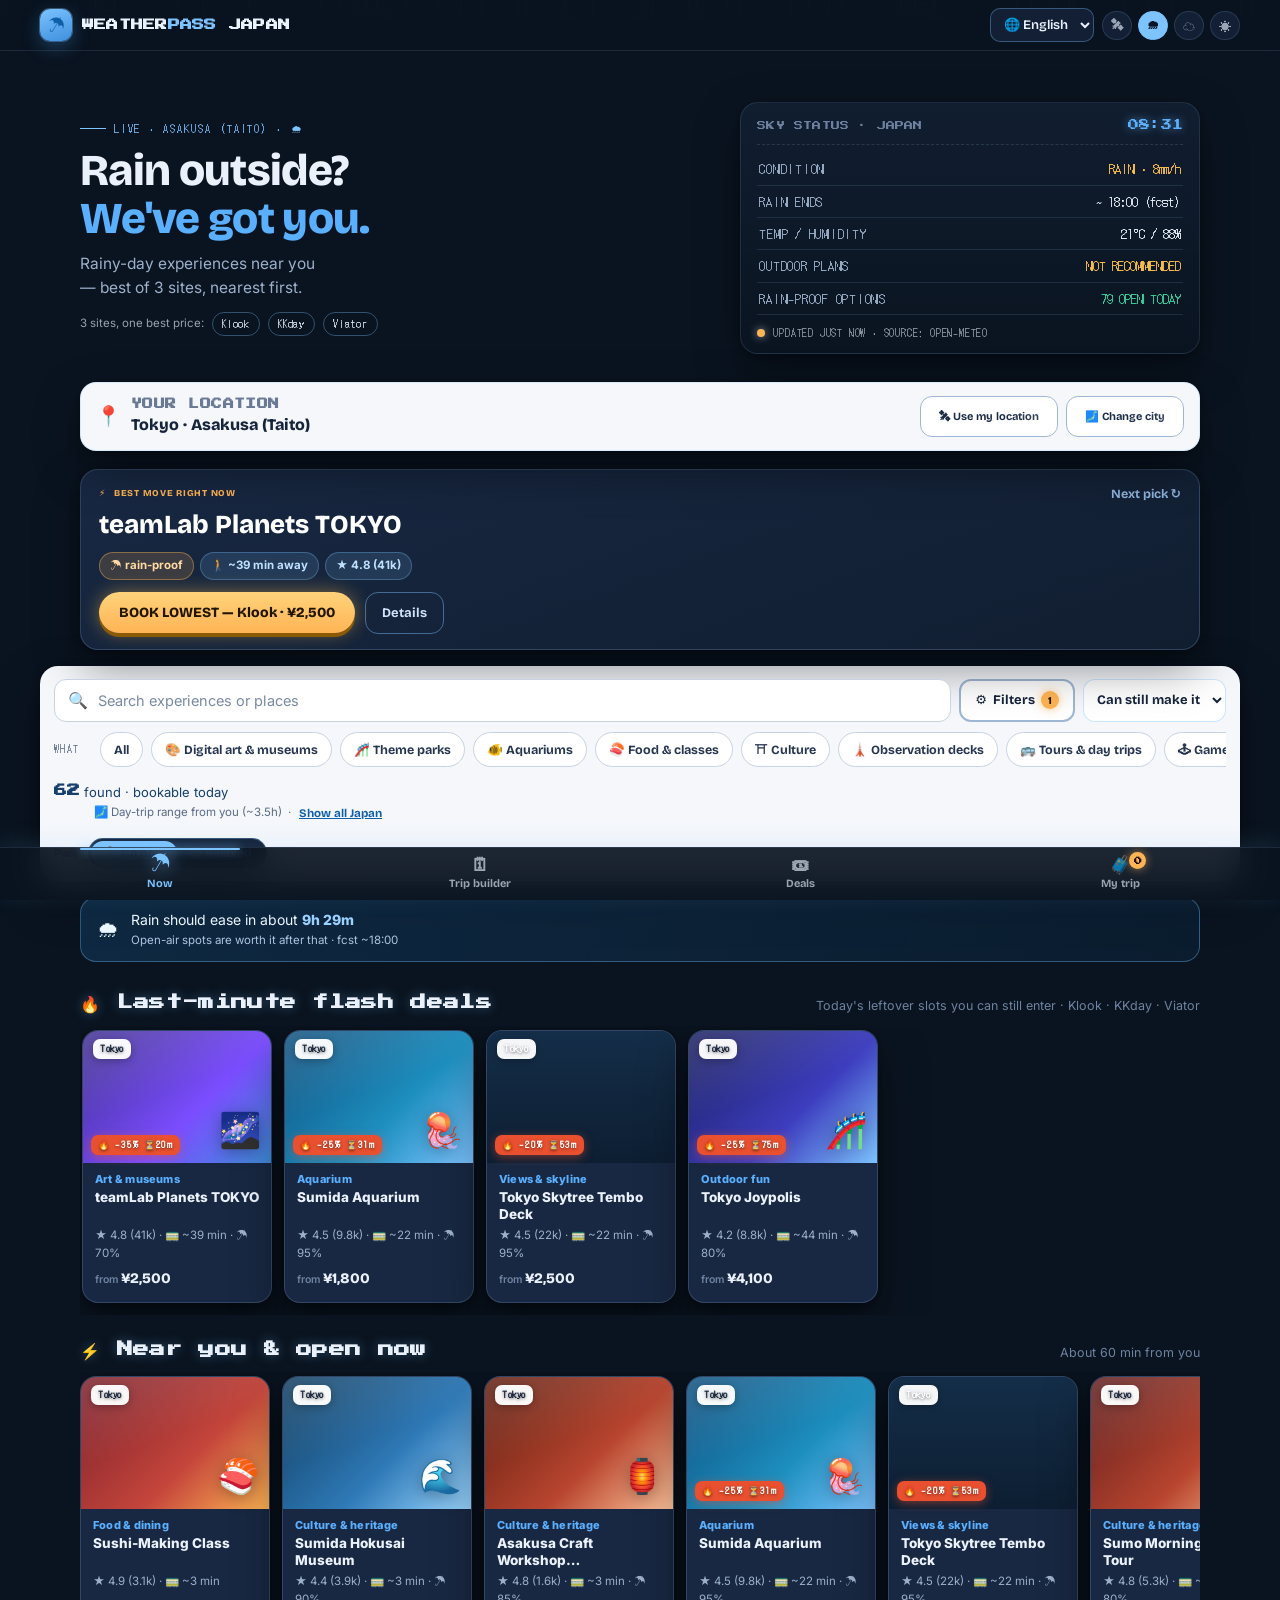
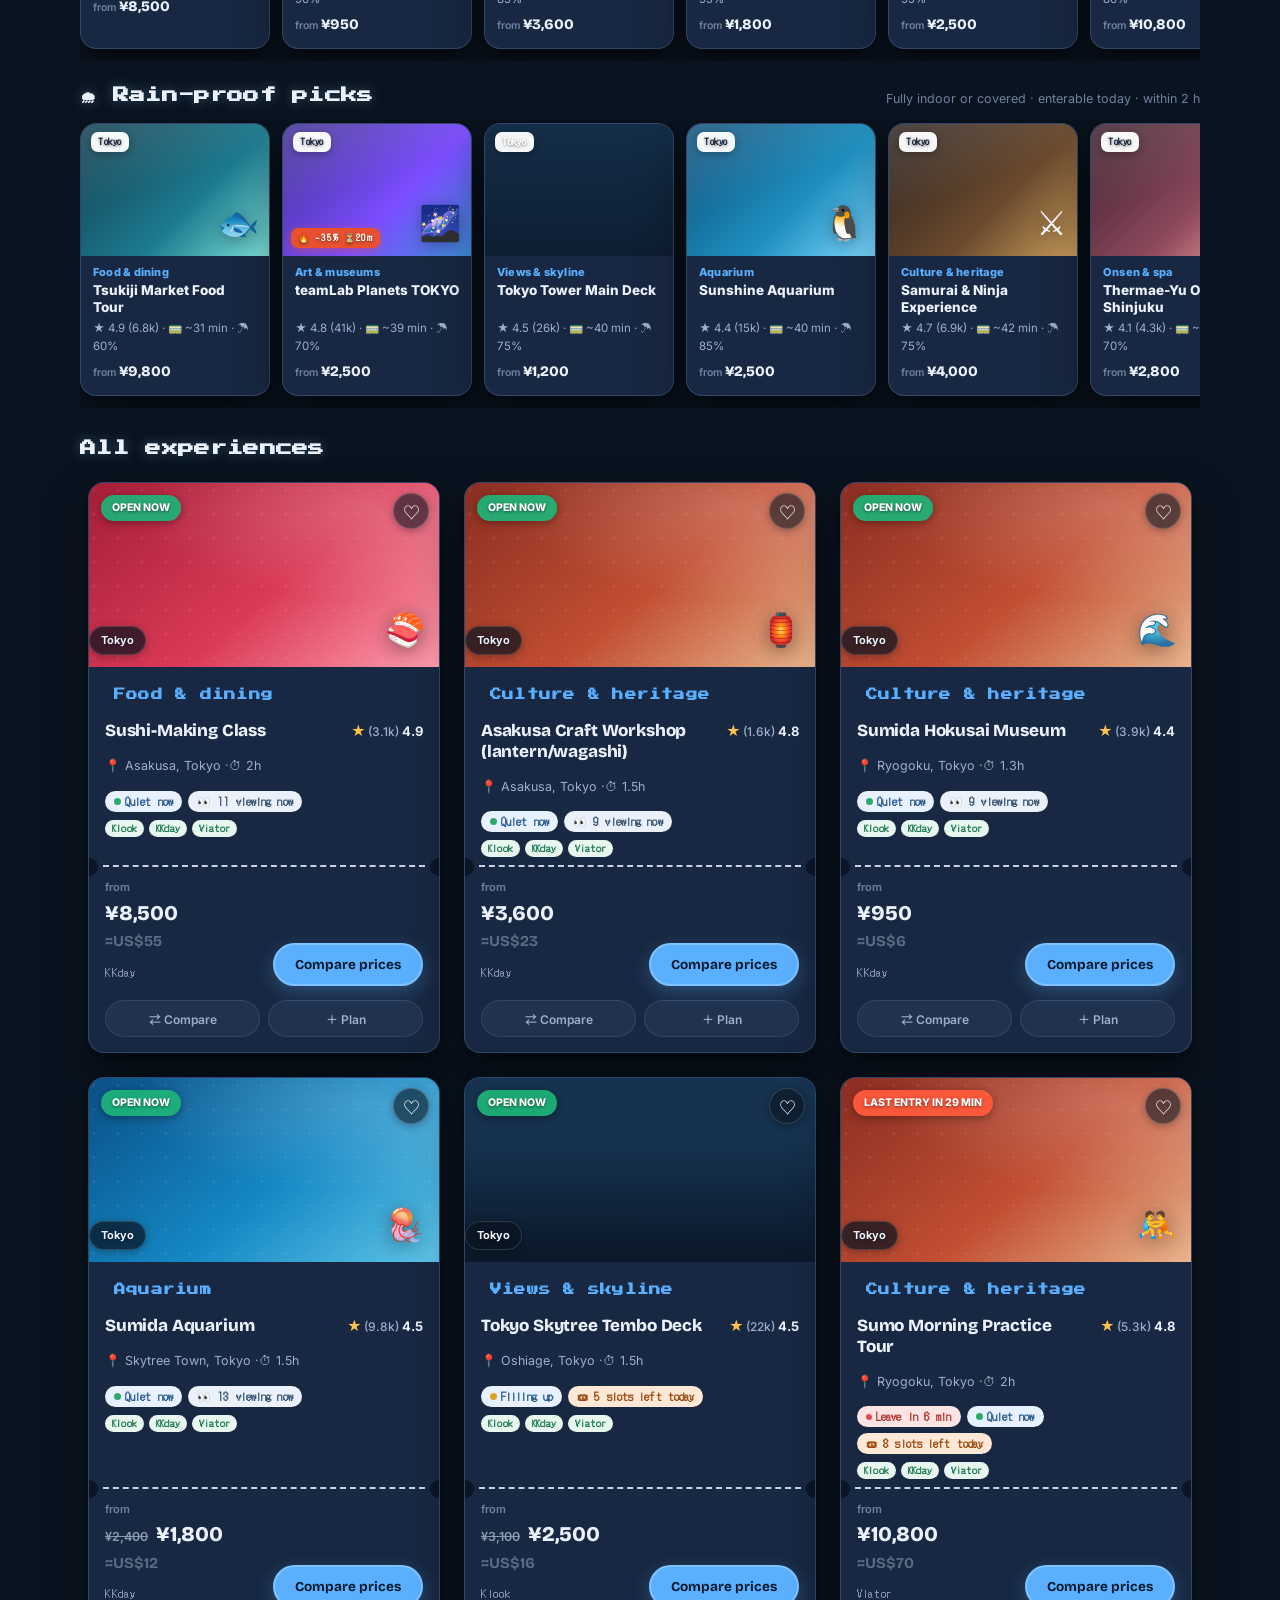
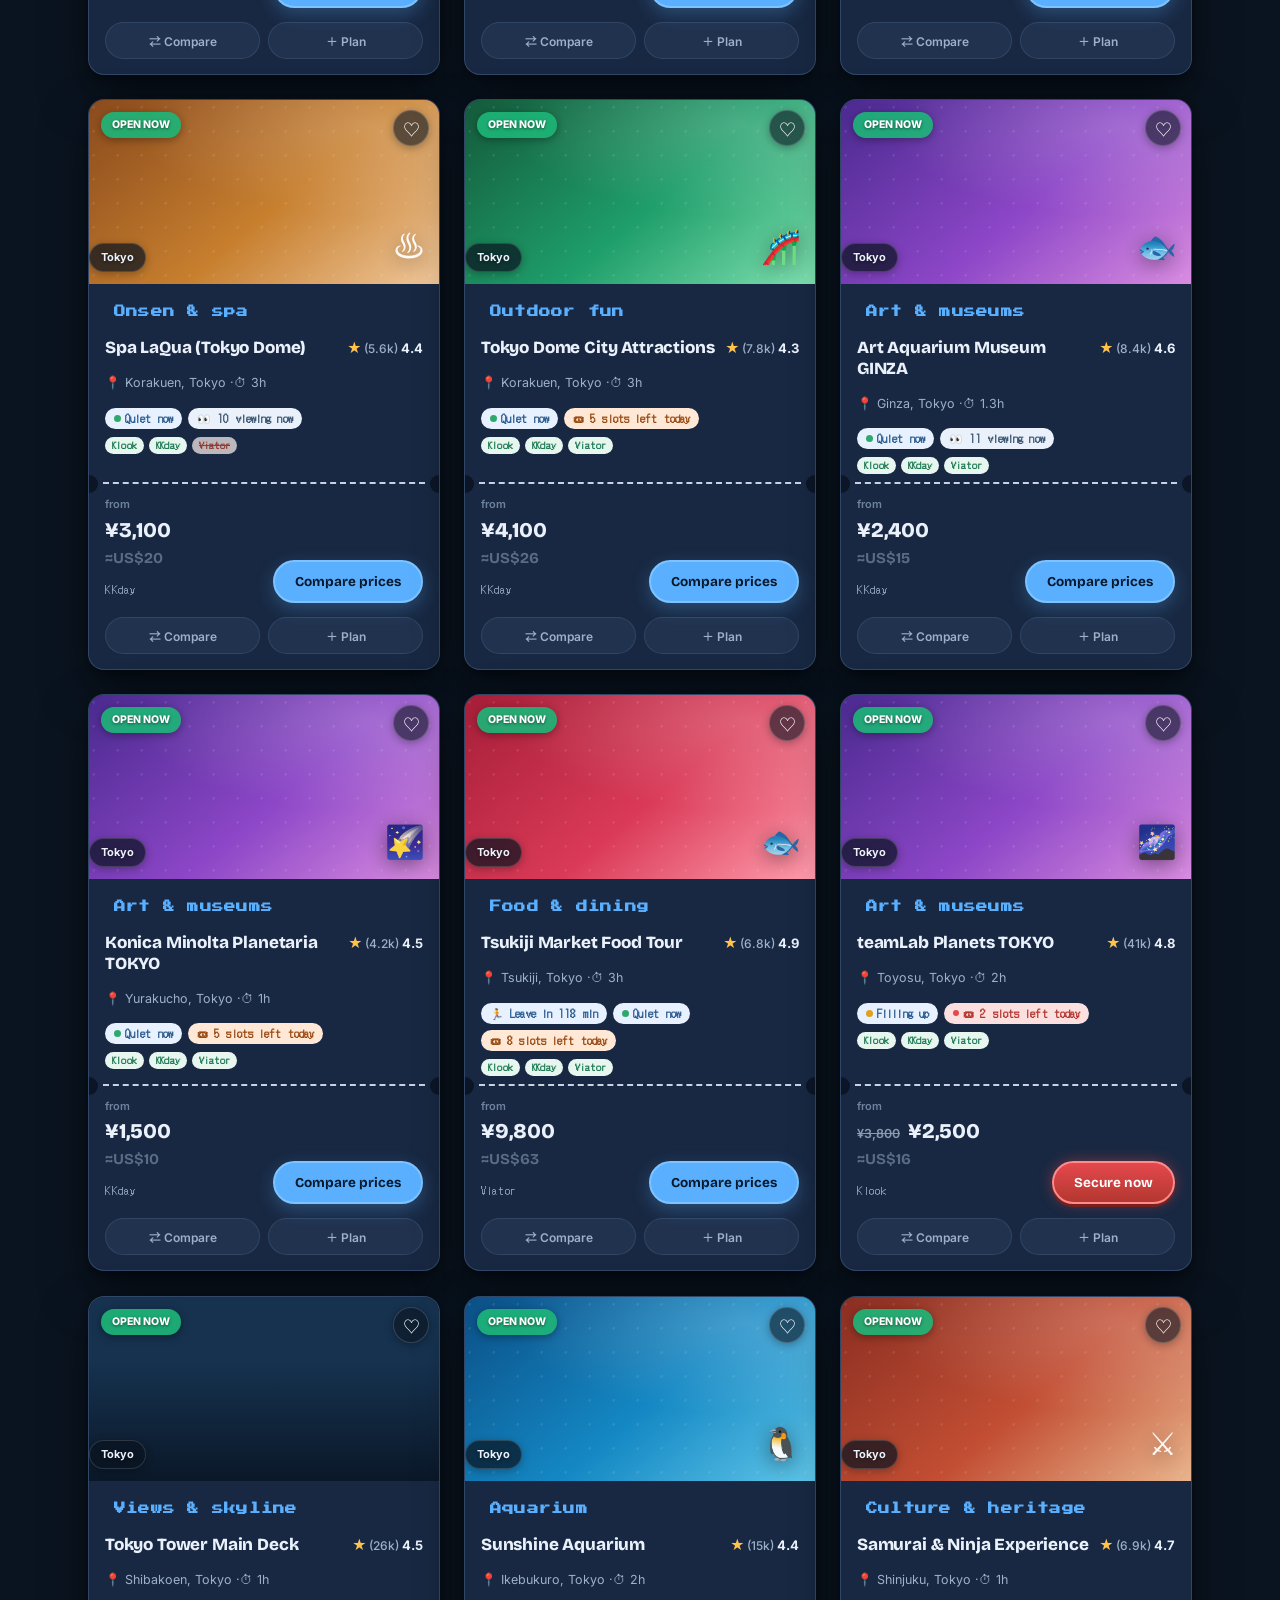
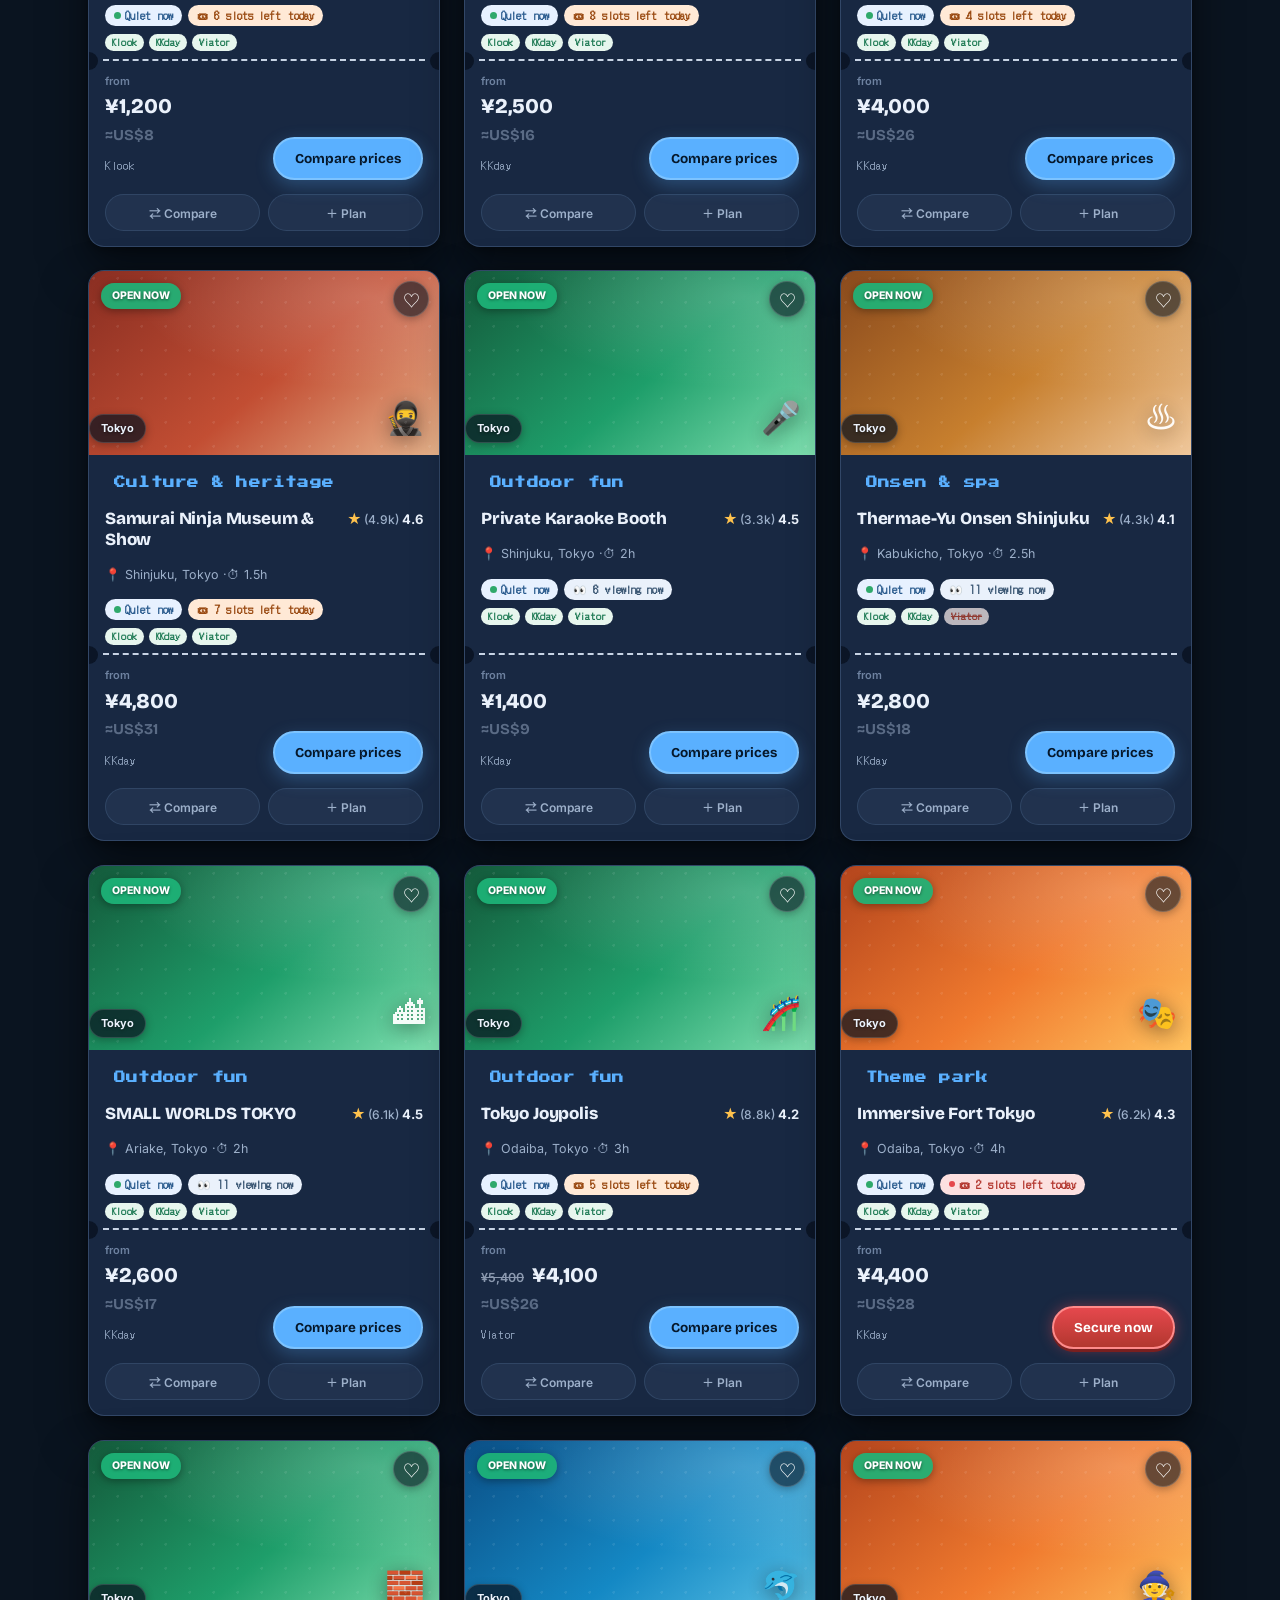
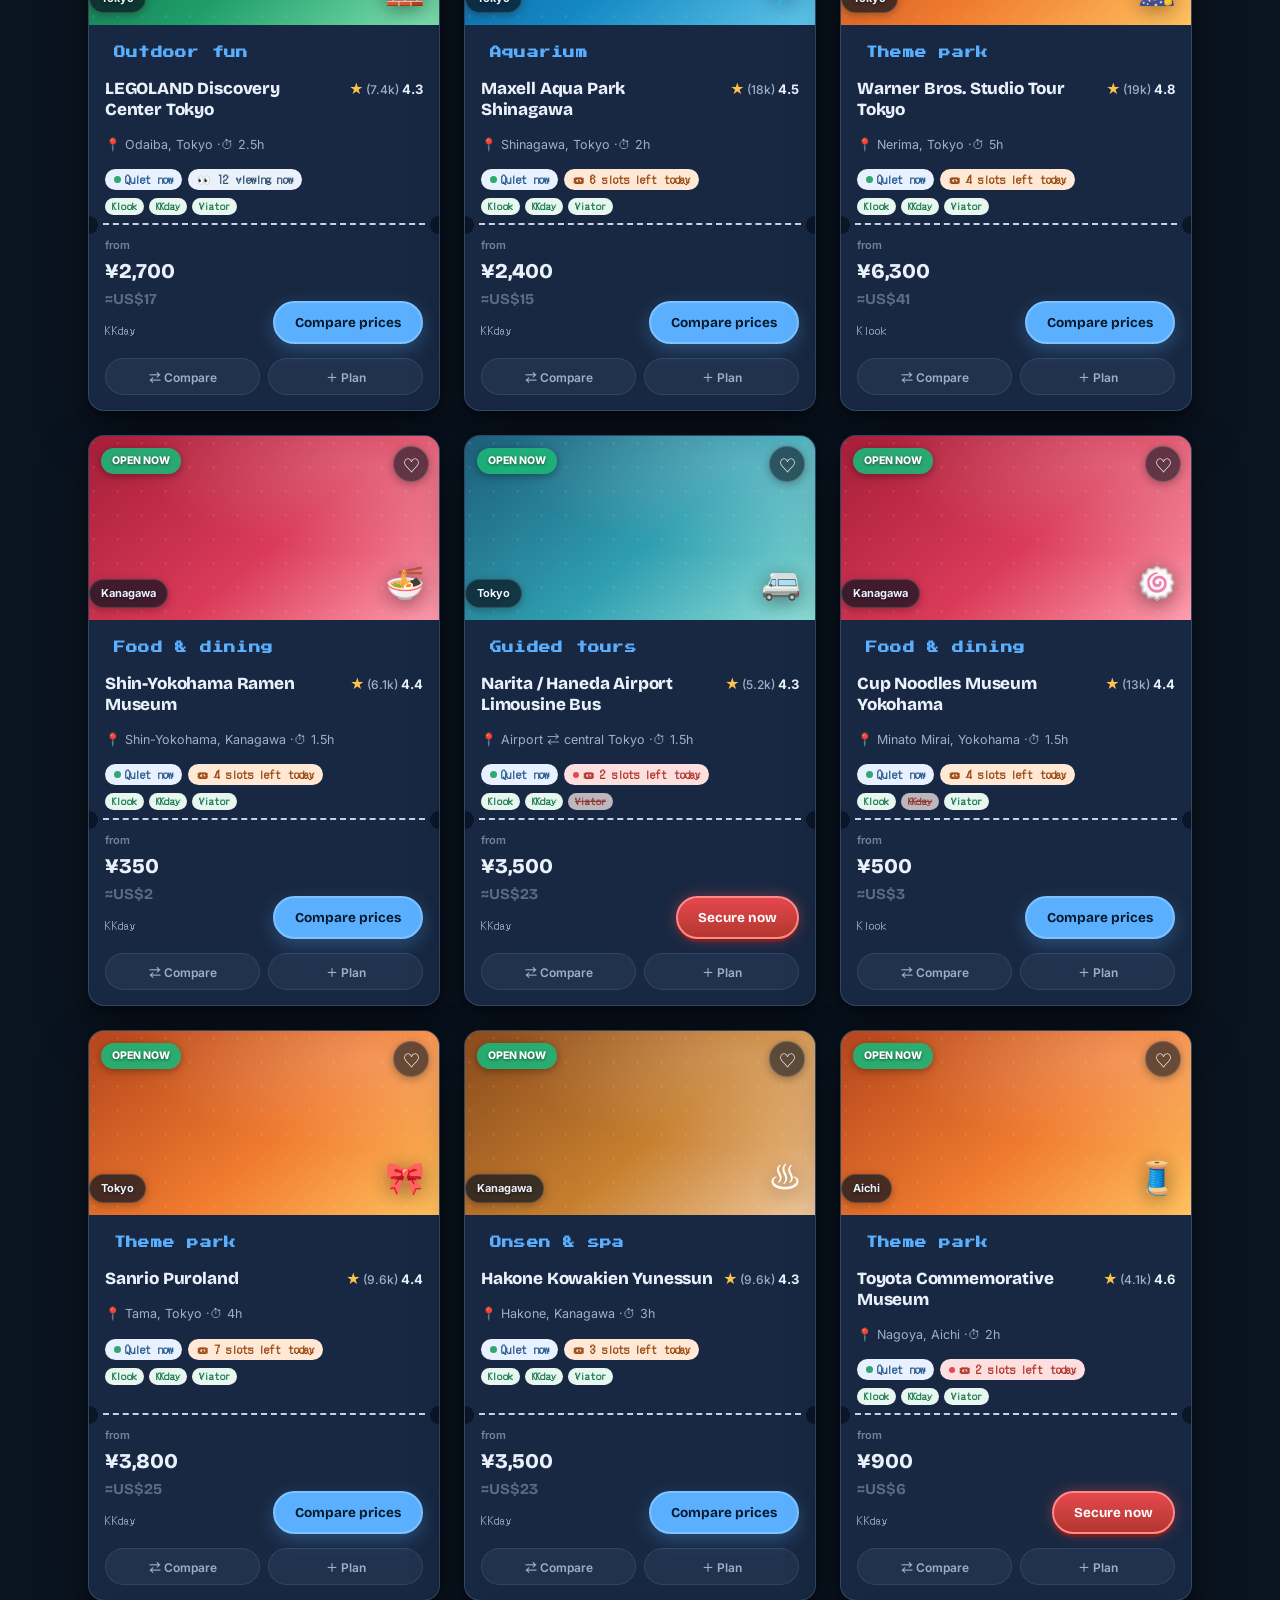
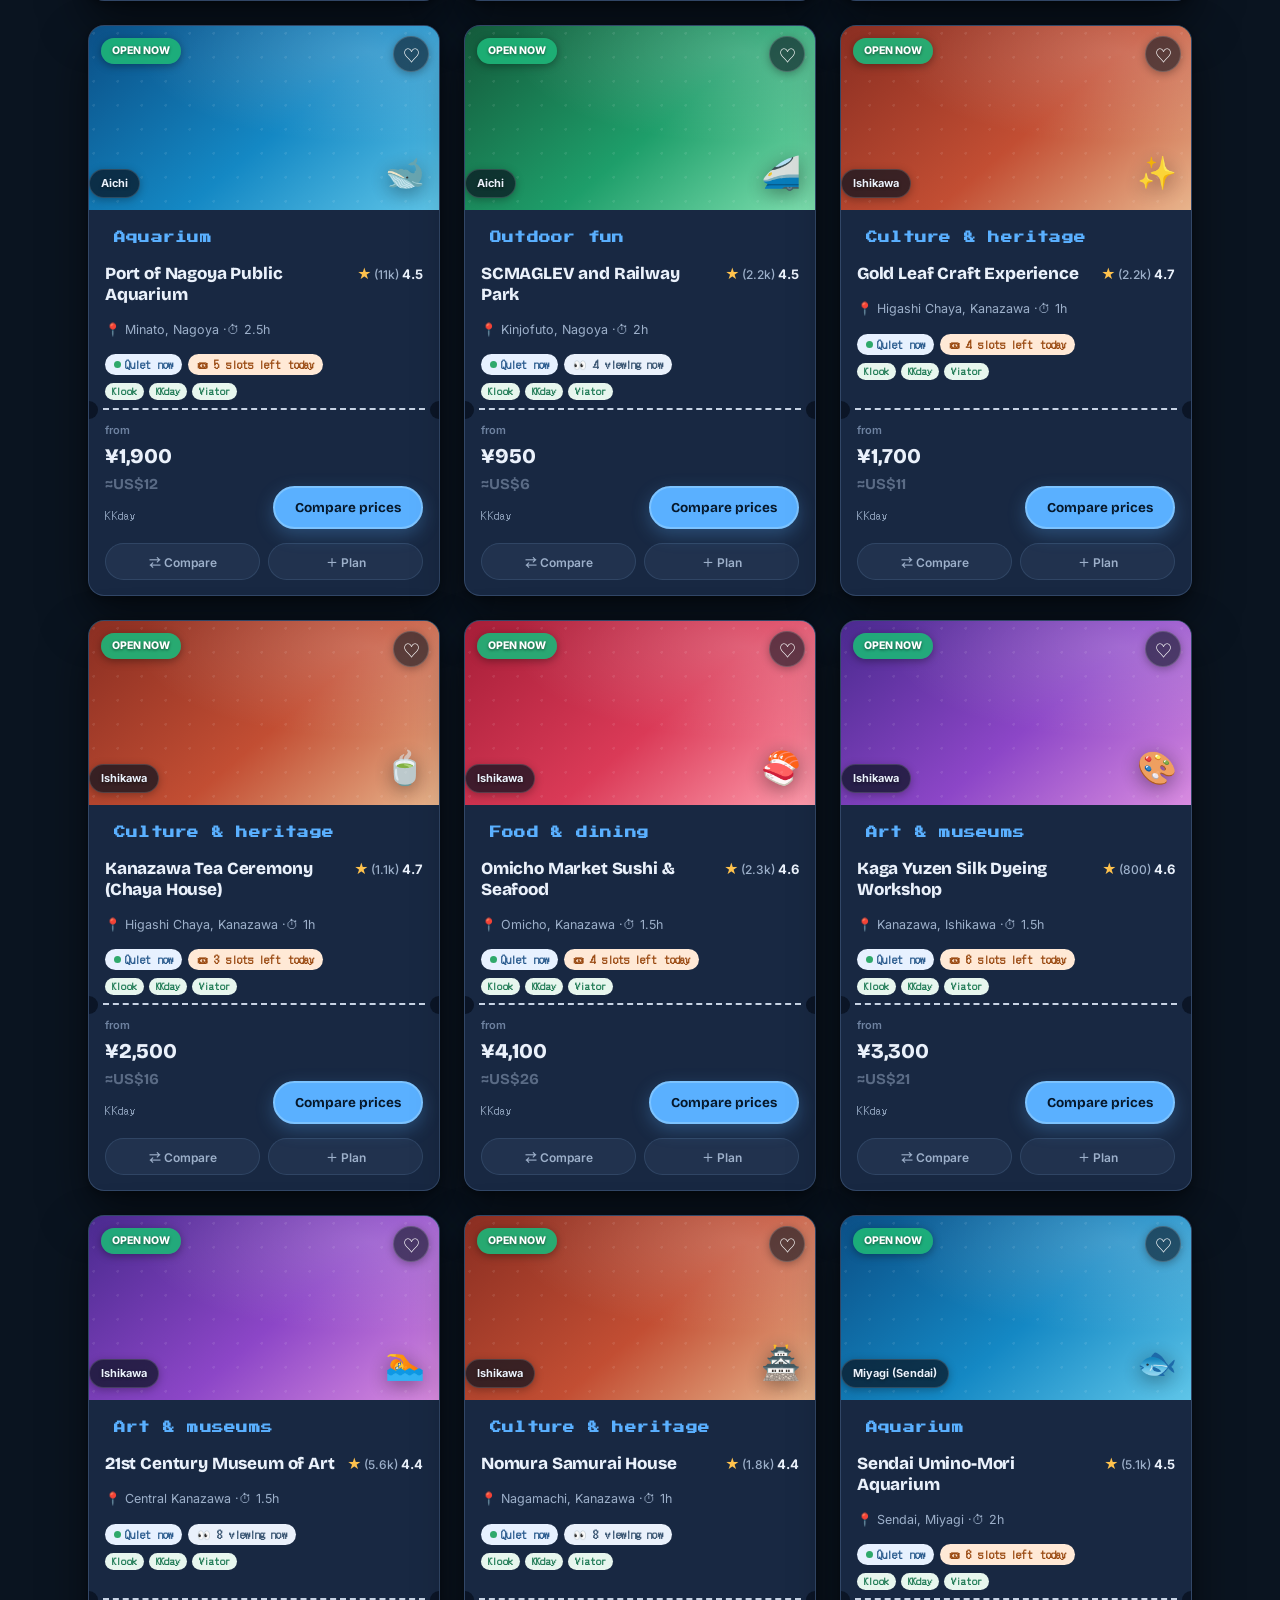
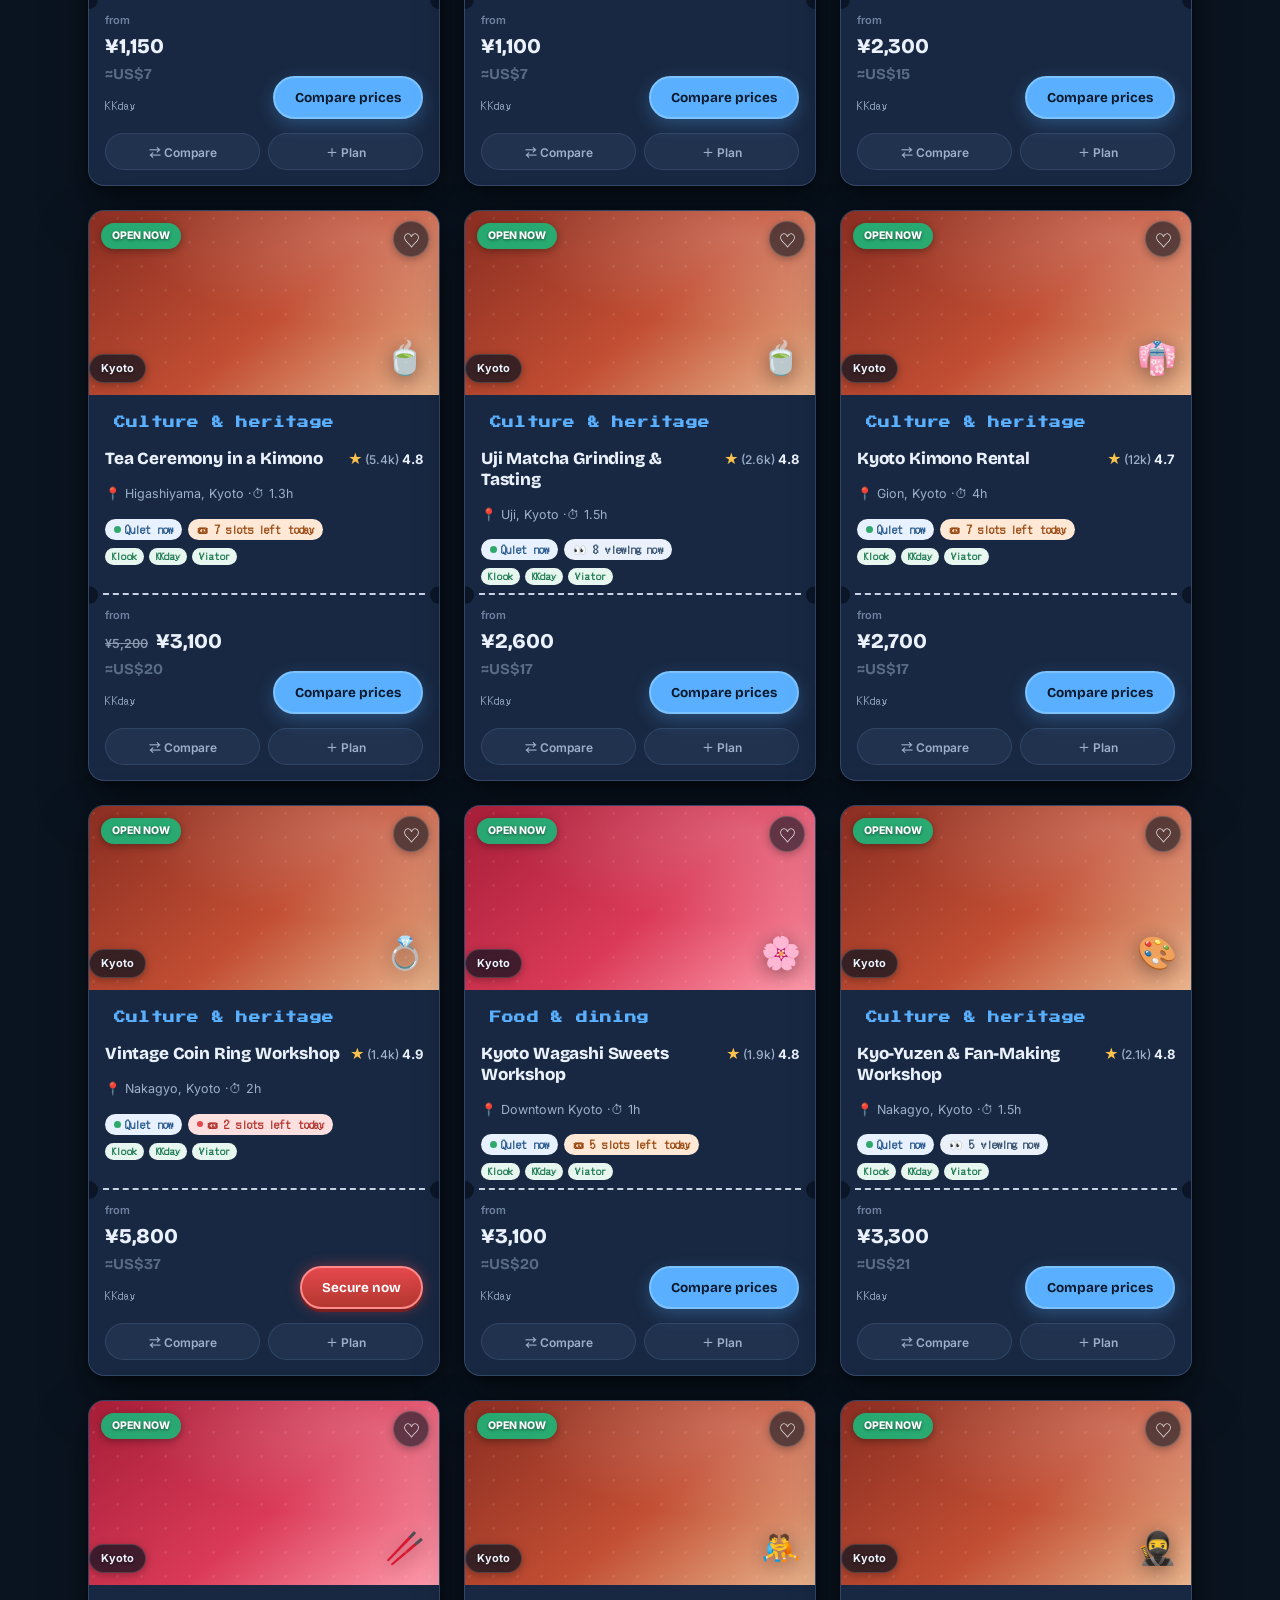
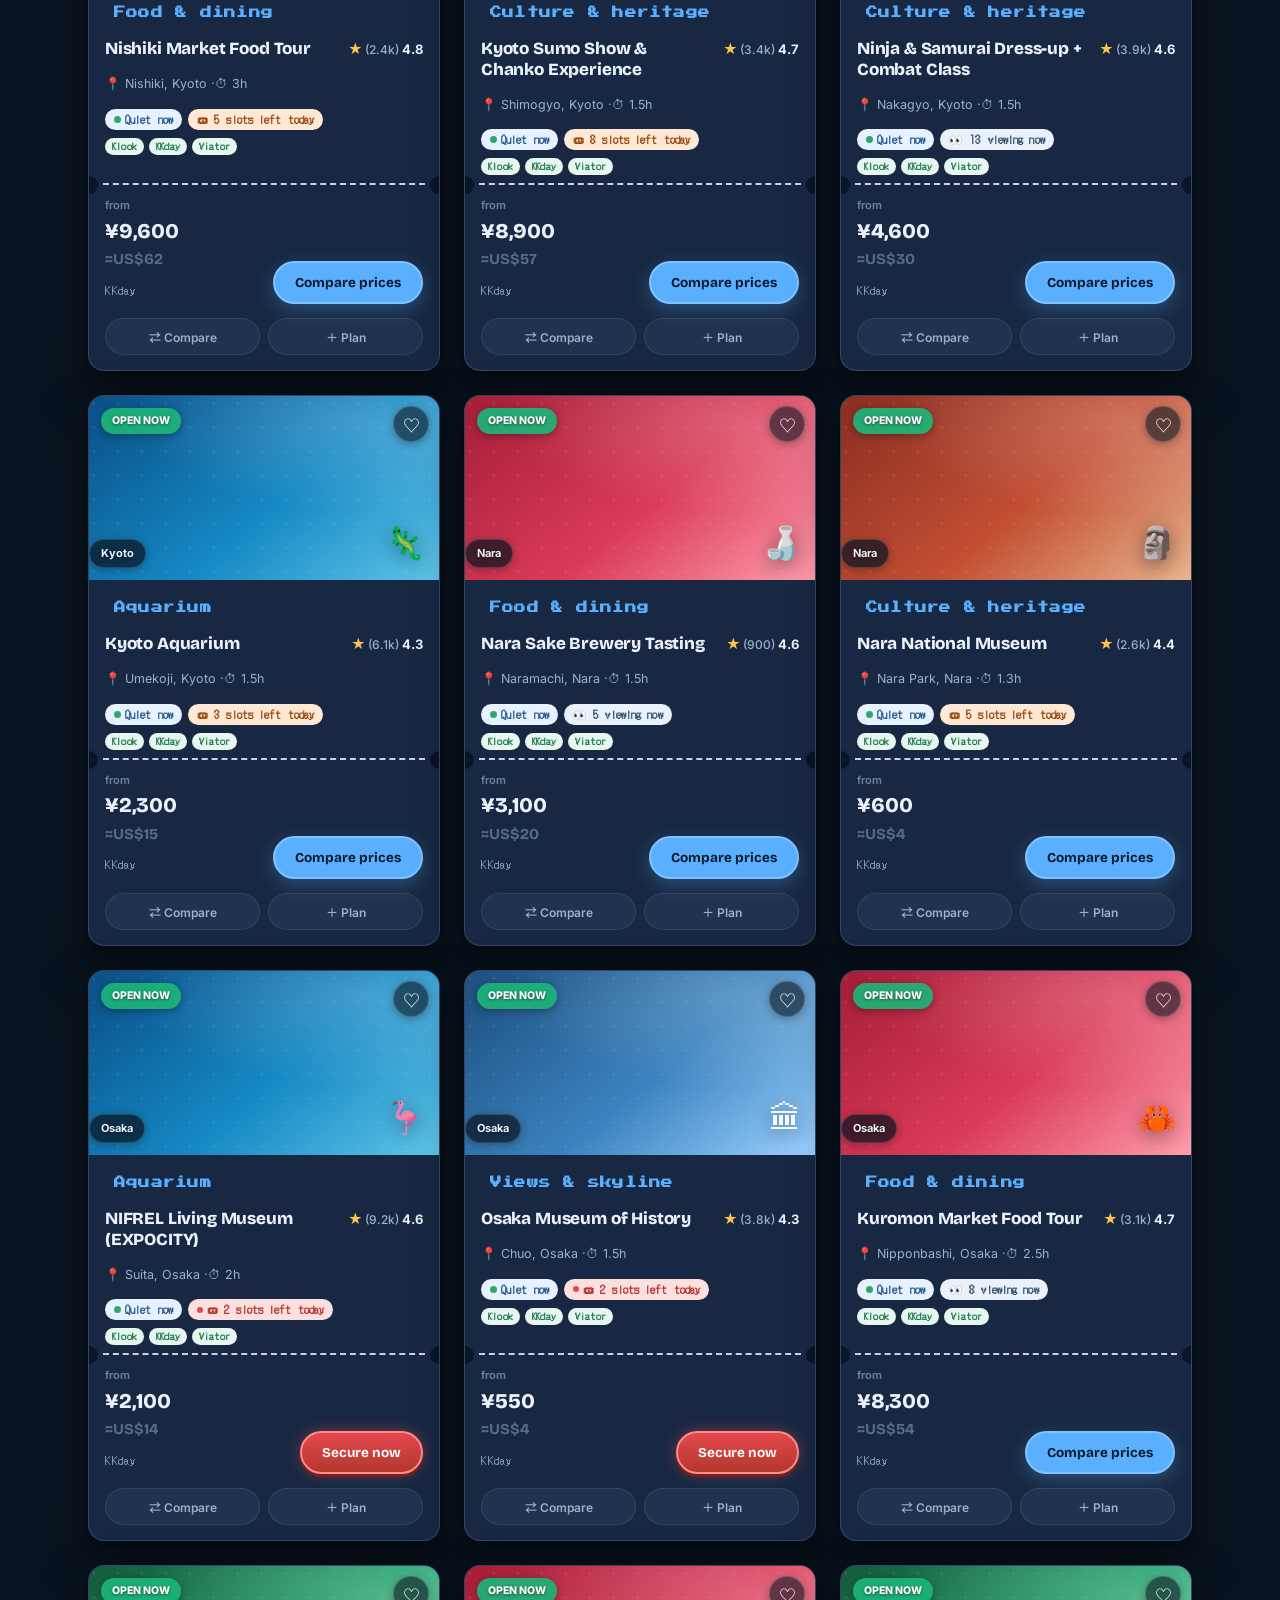
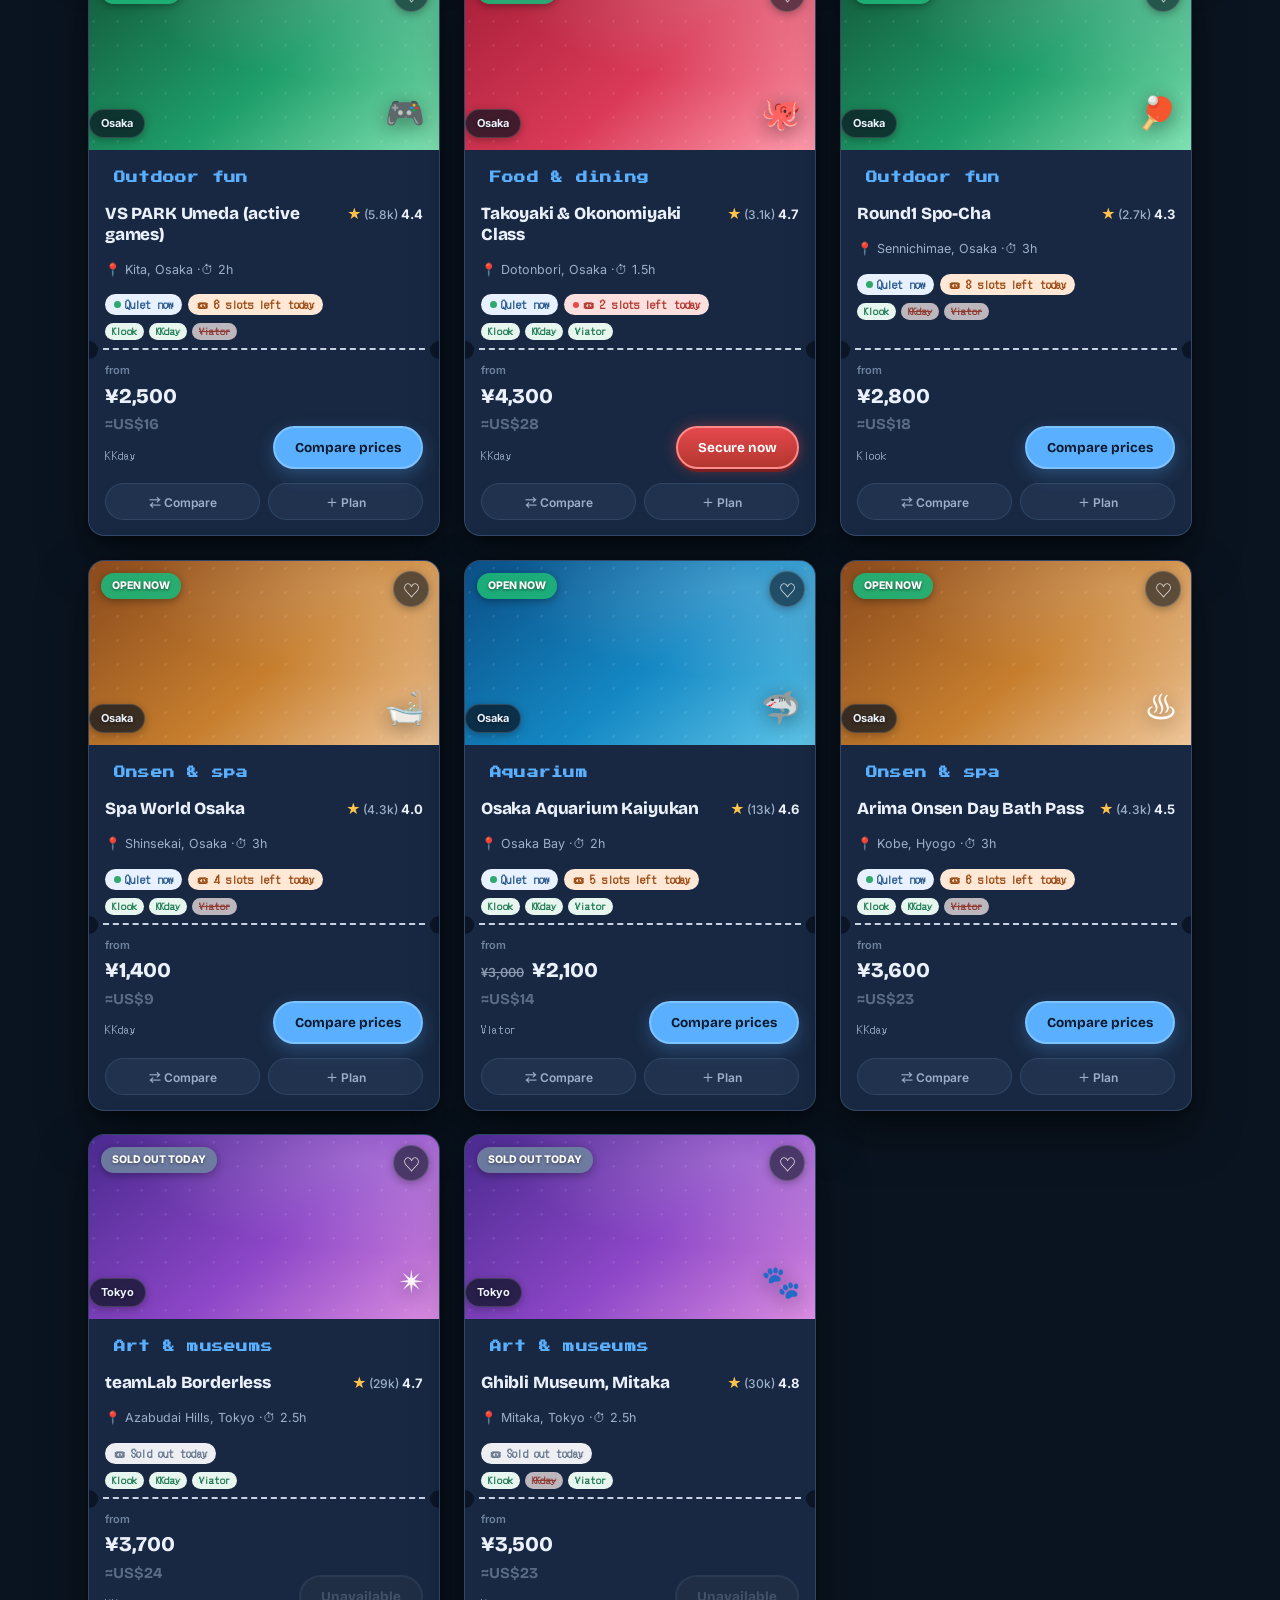
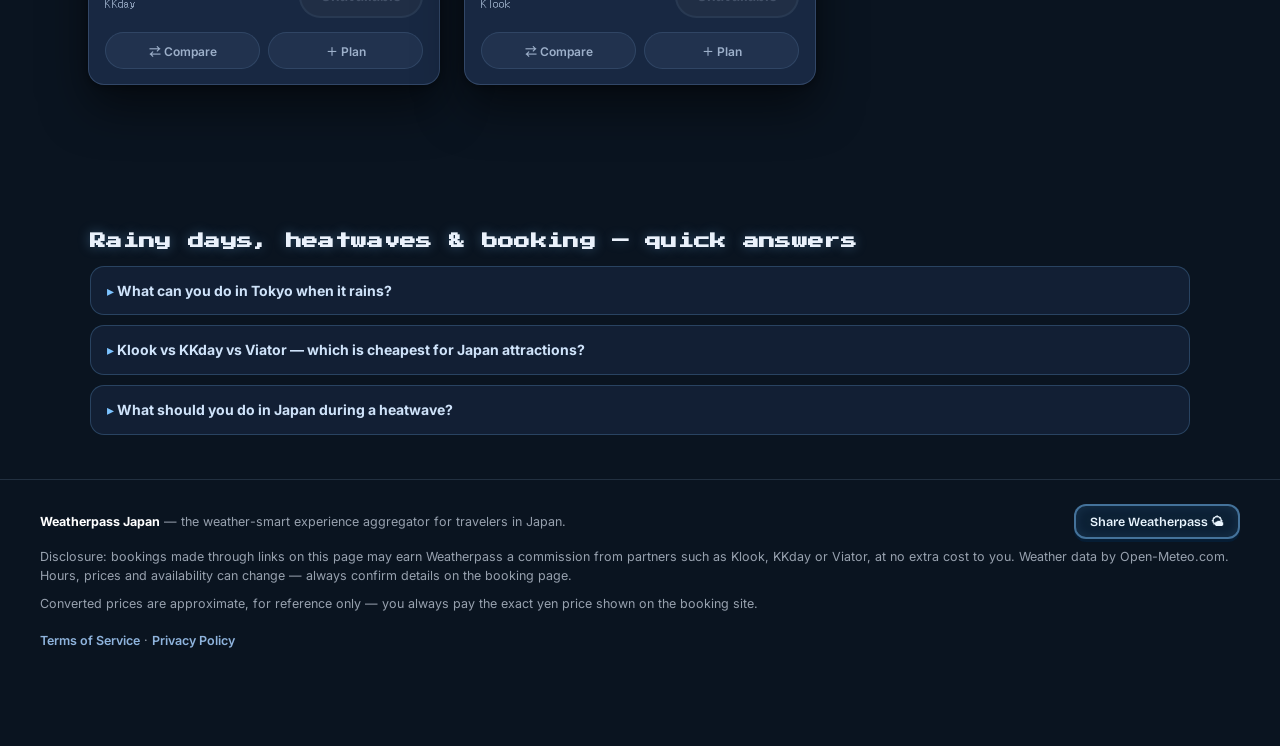
==== commit f20b45ce: "Rename weatherpass-japan-production (1).html to index.html" ====
--- a/index.html
+++ b/index.html
@@ -106,7 +106,7 @@
 .chip.heart[aria-pressed="true"]{background:#FF6B8A;border-color:#FF6B8A;color:#fff}
 .chip.open-loc{background:var(--rain);border-color:var(--rain);color:var(--ink)}
 
-.filters{position:sticky;top:53px;z-index:50;background:rgba(11,21,38,.92);backdrop-filter:blur(14px);border-bottom:1px solid var(--line);padding:10px clamp(16px,4vw,40px)}
+.filters{position:static;background:transparent;border-bottom:none;padding:10px clamp(16px,4vw,40px) 2px}
 .filters-inner{max-width:1200px;margin:0 auto;display:flex;flex-direction:column;gap:8px}
 .searchbar{display:flex;align-items:center;gap:10px;background:var(--ink-2);border:1px solid var(--line);border-radius:14px;padding:10px 14px}
 .searchbar:focus-within{border-color:var(--rain)}
@@ -321,7 +321,10 @@
 .wz-chips .chip{background:#fff;border:1.5px solid #C7D3E4;color:#26364F;text-align:left}
 .wz-chips .chip[aria-pressed="true"]{background:#0F5FA8;border-color:#0F5FA8;color:#fff}
 .chip-sub{display:block;font-size:9.5px;font-weight:600;opacity:.8;margin-top:1px}
-.wz-go-row{display:flex;gap:10px;flex-wrap:wrap;align-items:center}
+.wz-go-row{display:flex;gap:10px;align-items:stretch;justify-content:center}
+.wz-go-row>button{flex:1 1 0;min-width:0;max-width:280px;margin:0}
+@media(max-width:560px){.wz-go-row>button{font-size:13.5px!important;padding:11px 10px!important;gap:6px!important;white-space:nowrap!important;display:inline-flex!important;align-items:center!important;justify-content:center!important;min-height:46px}}
+@media(max-width:360px){.wz-go-row{flex-wrap:wrap}.wz-go-row>button{flex:1 1 100%;max-width:none}}
 
 /* ===== v6: itinerary timeline ===== */
 .itin-day{background:var(--paper);color:#15233B;border-radius:18px;padding:16px 18px;margin-bottom:14px;box-shadow:0 14px 40px rgba(3,9,20,.5)}
@@ -1052,6 +1055,7 @@
   background:#EEF3FA;border:1.5px solid #C7D3E4;border-radius:10px;padding:5px 8px}
 .kids-ages .kid-age select{border:none;background:transparent;font-weight:700;color:#0F5FA8}
 .party-note{font-size:11px;color:#5A6B85}
+@media(max-width:560px){.party-note{white-space:nowrap;overflow:hidden;text-overflow:ellipsis;font-size:10.5px}}
 
 /* ===== v18: day-based trip + dates + season ===== */
 .daypick-grid{display:grid;grid-template-columns:repeat(auto-fill,minmax(min(100%,120px),1fr));gap:10px;margin-top:12px}
@@ -1091,9 +1095,9 @@
 .party-line .wz-sel{max-width:88px}
 
 /* ===== v18b: wizard dates ===== */
-.wz-dates{display:flex;gap:12px;align-items:flex-end;flex-wrap:wrap}
-.wz-date-lab{display:flex;flex-direction:column;gap:3px;font-size:11px;color:#5A6B85;font-weight:600}
-.wz-date-lab input[type=date]{background:#fff;border:1.5px solid #C7D3E4;border-radius:10px;
+.wz-dates{display:grid;grid-template-columns:1fr 1fr;gap:12px;align-items:end}
+.wz-date-lab{display:flex;flex-direction:column;gap:3px;font-size:11px;color:#5A6B85;font-weight:600;min-width:0}
+.wz-date-lab input[type=date]{width:100%;box-sizing:border-box;background:#fff;border:1.5px solid #C7D3E4;border-radius:10px;
   padding:8px 10px;font-weight:700;color:#15233B;font-family:var(--font-body)}
 .wz-days-badge{font-family:var(--pixel);font-size:9px;background:#0F5FA8;color:#fff;
   padding:8px 12px;border-radius:999px;align-self:center}
@@ -1393,7 +1397,7 @@
 .faq-wrap p{margin:0;padding:0 16px 15px;color:#AFC4E0;font-size:13.5px;line-height:1.75}
 
 /* ===== ADVISOR: "best move right now" ===== */
-.tp-card{max-width:1180px;margin:14px auto 6px;padding:16px 18px 15px;border-radius:18px;position:relative;
+.tp-card{width:calc(100% - 2*clamp(16px,4vw,40px));max-width:calc(1200px - 2*clamp(16px,4vw,40px));margin:14px auto 6px;padding:16px 18px 15px;border-radius:18px;position:relative;box-sizing:border-box;
   background:linear-gradient(115deg,rgba(22,49,84,.85),rgba(14,32,56,.9));
   border:1.5px solid rgba(255,194,74,.55);box-shadow:0 0 26px rgba(255,194,74,.16),inset 0 0 40px rgba(124,195,255,.05)}
 .tp-eyebrow{font-family:var(--pixel);font-size:9px;letter-spacing:.18em;color:var(--amber);margin-bottom:8px;
@@ -1447,6 +1451,74 @@
 .rp-empty .re-actions{display:flex;gap:10px;justify-content:center;flex-wrap:wrap}
 .rp-empty .re-ghost{color:#CFE3FA;border-color:rgba(124,195,255,.45)}
 
+/* ===== Now tab: location box as a light panel ===== */
+.locbar-inner{background:var(--paper);border-radius:16px;box-shadow:0 12px 34px rgba(3,9,20,.45);
+  padding:13px 15px;display:flex;align-items:center;justify-content:space-between;gap:12px;flex-wrap:wrap}
+.locbar .loc-current{display:flex;align-items:center;gap:10px}
+.locbar .loc-txt .lbl{color:#6A7A94;font-size:11px;font-weight:700;letter-spacing:.04em}
+.locbar .loc-txt .val{color:#15233B;font-weight:800;font-size:16px}
+.locbar .loc-pin{filter:none}
+.locbar .gbtn{background:#fff;border:1.5px solid #9FB6D4;color:#1B2C46!important;font-weight:700;
+  box-shadow:none;transition:border-color .15s ease,background .15s ease}
+.locbar .gbtn:hover{border-color:#0F5FA8;background:#F3F7FC}
+.locbar .gbtn.gps[aria-pressed="true"]{border-color:#12B886;background:#E9FBF4;color:#0B7A55}
+
+/* ===== Now tab: light control panel (dark chrome around, paper where you act) ===== */
+.filters{background:transparent;backdrop-filter:none;border-bottom:none;
+  padding:10px clamp(16px,4vw,40px) 2px}
+.filters-inner{background:var(--paper);border-radius:18px;box-shadow:0 14px 40px rgba(3,9,20,.5);
+  padding:13px 14px 11px;color:#15233B}
+.filters .searchbar{background:#fff;border:1.5px solid #C7D3E4;border-radius:12px}
+.filters .searchbar input{color:#15233B}
+.filters .searchbar input::placeholder{color:#7A8AA3}
+.filters .flt-btn{background:#fff!important;border-color:#9FB6D4!important;color:#15233B!important;box-shadow:none!important}
+.filters .flt-btn:hover{border-color:#0F5FA8!important}
+.filters #sortSel{background:#fff;color:#15233B;border:1.5px solid #9FB6D4;border-radius:12px}
+.filters .chip{background:#fff;border:1.5px solid #C7D3E4;color:#26364F}
+.filters .chip-set-label{color:#5A6B85}
+.filters #resultCount,.filters #resultCount *{color:#17406E!important;text-shadow:none!important}
+.filters .chip-set-label,.filters .rp-rt-lab,.filters label{color:#5A6B85!important}
+.filters #rpScope{color:#5A6B85}
+.filters #rpScope button{color:#0F5FA8}
+.filters #searchClear{background:#E3EBF5;color:#3C4C66}
+.filters #searchClear:hover{background:#D2DEED}
+/* on phones: let the panel scroll away — 355px of pinned UI left no room to browse */
+@media(max-width:560px){
+  .filters{position:static;top:auto}
+}
+
+/* ===== compact mobile trip-builder ===== */
+@media(max-width:560px){
+  .wz-card{padding:14px 12px;gap:11px}
+  .step-h{margin:0 0 -2px}
+  .wz-row{gap:6px}
+  .wz-chips{gap:6px}
+  .wz-chips .chip{padding:7px 10px;font-size:12px}
+  .chip-sub{font-size:10.5px;line-height:1.35}
+  /* party: adults & children side by side */
+  .party-box{display:grid;grid-template-columns:1fr 1fr;gap:8px 10px}
+  .party-line{flex-direction:column;align-items:flex-start;gap:4px;font-size:12px}
+  .party-line .wz-sel{width:100%}
+  .kids-ages,.party-note{grid-column:1/-1}
+  .party-note{font-size:11px}
+  /* dates side by side */
+  .wz-dates{display:grid;grid-template-columns:1fr 1fr;gap:8px;align-items:end}
+  .wz-date-lab input[type=date]{width:100%;min-width:0}
+  .wz-days-badge{grid-column:1/-1;justify-self:start}
+  .wz-hint{font-size:11px}
+  /* showcase presets → swipeable shelf instead of a 3,000px column */
+  .sc-grid{display:flex;overflow-x:auto;gap:12px;scroll-snap-type:x mandatory;
+    padding:2px 2px 10px;-webkit-overflow-scrolling:touch;scrollbar-width:none}
+  .sc-grid::-webkit-scrollbar{display:none}
+  .sc-card{flex:0 0 74%;scroll-snap-align:start}
+  .sc-card:hover{transform:none}
+  .sc-art{height:84px}
+  .sc-emoji{font-size:36px}
+  .sc-body{padding:11px 13px 13px}
+  .sc-name{font-size:15px}
+  .sc-sub{font-size:12px}
+}
+
 /* ===== compact mobile header ===== */
 .wx-group{display:flex;gap:6px;flex:none}
 @media(max-width:560px){
@@ -1454,14 +1526,21 @@
   .logo{gap:7px}
   .logo-mark{width:28px;height:28px;font-size:15px;border-radius:8px}
   .logo-type{font-size:13px;letter-spacing:.01em}
-  .top-controls{gap:6px}
-  .top-controls select{padding:5px 7px;font-size:12px;max-width:104px;border-radius:8px}
-  .wx-btn{padding:4px 7px;font-size:11.5px}
-  .wx-group{gap:4px}
-  .demo-label{font-size:9px;letter-spacing:.08em}
+  .top-controls{gap:5px;min-width:0}
+  .top-controls select{padding:5px 6px;font-size:11.5px;max-width:88px;border-radius:8px}
+  .wx-btn{padding:4px 6px;font-size:11px}
+  .wx-group{gap:3px}
+  .demo-label{font-size:9px;letter-spacing:.06em}
+  .logo{min-width:0;flex-shrink:1}
+  .logo-type{font-size:12px;overflow:hidden;text-overflow:ellipsis}
+}
+@media(max-width:400px){
+  .logo-type{font-size:11px}
+  .top-controls select{max-width:76px;font-size:11px}
+  .wx-btn{padding:3px 5px}
 }
 @media(max-width:480px){
-  #wxSrcLabel{display:none}   /* the 🛰 AUTO pressed-state already signals live mode */
+  #wxSrcLabel{display:none!important}   /* redundant — the 🛰 AUTO button already signals live/manual */
 }
 
 /* refined trip-dates card (display-first, edit on demand) */
@@ -1550,7 +1629,7 @@
   box-shadow:0 0 0 0 rgba(229,72,77,.6);animation:rpPulse 1.4s ease-out infinite}
 .rp-chip.enjoy{background:#E4F3EA;color:#1E7A54}
 /* card CTA promoted to "secure now" when only a couple of slots remain */
-.book.rp-secure{background:linear-gradient(180deg,#E5484D,#B3372F)!important;
+.book.rp-secure{background:linear-gradient(180deg,#E5484D,#B3372F)!important;color:#fff!important;
   border-color:#FF8A8A!important;box-shadow:0 3px 0 #7a1f1f,0 0 14px rgba(229,72,77,.45)!important;
   animation:rpSecurePulse 1.8s ease-in-out infinite}
 .book.rp-secure:not(.disabled):hover{box-shadow:0 5px 0 #7a1f1f,0 0 22px rgba(229,72,77,.7)!important}
@@ -1609,7 +1688,7 @@
   padding:2px 7px;border-radius:999px;background:#B3372F;color:#fff;letter-spacing:.02em}
 
 /* live rain-forecast banner in the NOW pane */
-.rp-rain-banner{display:flex;align-items:center;gap:12px;margin:0 0 14px;
+.rp-rain-banner{display:flex;align-items:center;gap:12px;margin:14px auto;width:calc(100% - 2*clamp(16px,4vw,40px));max-width:calc(1200px - 2*clamp(16px,4vw,40px));box-sizing:border-box;
   padding:12px 16px;border-radius:16px;border:1.5px solid rgba(124,195,255,.35);
   background:linear-gradient(100deg,rgba(18,58,94,.55),rgba(12,39,64,.45));
   color:#EAF6FF;font-size:14px;line-height:1.45}
@@ -1619,6 +1698,235 @@
 .rp-rain-banner.warm{border-color:rgba(255,194,74,.4);
   background:linear-gradient(100deg,rgba(94,74,18,.4),rgba(64,50,12,.35))}
 .rp-rain-banner.warm b{color:#FFD37A}
+</style>
+<style id="gyg-redesign">
+/* ============================================================================
+   REDESIGN LAYER v2 — DARK, content-forward, Netflix-calm.
+   Keeps the brand's night-sky mood but strips clutter: bigger imagery,
+   fewer words per card, generous spacing. Loaded last to override earlier CSS.
+   ============================================================================ */
+:root{
+  --nx-ink:#0A1420; --nx-ink-2:#111E30; --nx-ink-3:#182842;
+  --nx-line:rgba(140,180,230,.14); --nx-line-2:rgba(140,180,230,.22);
+  --nx-text:#EAF1FB; --nx-sub:#9DB0CA; --nx-faint:#6E82A0;
+  --nx-brand:#5AB0FF; --nx-brand-2:#2E7FD6;
+  --nx-gold:#FFC24D; --nx-hot:#FF6A4D; --nx-good:#38D39F;
+  --nx-radius:16px;
+  --nx-shadow:0 2px 10px rgba(0,0,0,.3),0 18px 46px rgba(0,0,0,.42);
+  --nx-shadow-hi:0 4px 16px rgba(0,0,0,.36),0 26px 60px rgba(0,0,0,.5);
+}
+
+/* ---- canvas: deep, calm night. tone down the rain streaks (not gone, just quiet) ---- */
+body{background:var(--nx-ink)!important}
+.rain-layer,#rainLayer{opacity:.28!important}
+
+/* ---- deck grid: fewer columns, much more air ---- */
+.deck{gap:24px!important;padding:22px clamp(16px,4vw,48px) 48px!important;
+  grid-template-columns:repeat(auto-fill,minmax(min(100%,304px),1fr))!important}
+
+/* ================= CARD ================= */
+.pass{background:var(--nx-ink-2)!important;border:1px solid var(--nx-line)!important;
+  border-radius:var(--nx-radius)!important;box-shadow:var(--nx-shadow)!important;
+  overflow:hidden;transition:transform .22s cubic-bezier(.2,.7,.3,1),box-shadow .22s ease!important}
+.pass:hover{transform:translateY(-4px)!important;box-shadow:var(--nx-shadow-hi)!important;
+  border-color:var(--nx-line-2)!important}
+.pass.comparing{outline:2px solid var(--nx-brand);outline-offset:-2px}
+
+/* ART: large, cinematic; abstract gradient until real photos arrive */
+.pass-art{height:184px!important;padding:0!important;display:block!important;position:relative;overflow:hidden}
+.pass-art .art-scrim{position:absolute;inset:0;
+  background:linear-gradient(180deg,rgba(4,10,20,0) 35%,rgba(4,10,20,.66))!important;z-index:1}
+.pass-art .glyph{position:absolute!important;right:14px;bottom:12px;top:auto!important;
+  font-size:32px!important;opacity:.94;filter:drop-shadow(0 4px 10px rgba(0,0,0,.45))}
+.pass-art .pref-tag{position:absolute!important;left:12px;bottom:12px;top:auto!important;
+  background:rgba(10,20,32,.72)!important;color:#EAF1FB!important;backdrop-filter:blur(6px);
+  font-family:inherit!important;font-weight:700;font-size:11px!important;letter-spacing:0!important;
+  padding:5px 11px!important;border-radius:100px!important;z-index:2;border:1px solid rgba(255,255,255,.14)}
+.pass-art .heart{position:absolute!important;right:10px!important;top:10px!important;left:auto!important;
+  bottom:auto!important;width:36px;height:36px;border-radius:50%;z-index:3;margin:0!important;
+  background:rgba(10,20,32,.6)!important;color:#fff!important;font-size:17px;backdrop-filter:blur(6px);
+  display:grid;place-items:center;border:1px solid rgba(255,255,255,.16)}
+.pass-art .heart.on{background:var(--nx-hot)!important;color:#fff!important;border-color:transparent!important}
+/* only the urgency badge stays on the image */
+.pass-art .badges{position:absolute!important;left:12px;top:12px;z-index:2;display:flex;gap:6px}
+.pass-art .badges .badge{display:none}
+.pass-art .badges .badge.hurry,.pass-art .badges .badge.now,.pass-art .badges .badge.soldout{
+  display:inline-flex!important;font-family:inherit!important;font-weight:800;font-size:10.5px!important;
+  letter-spacing:0!important;padding:5px 11px!important;border-radius:100px!important;backdrop-filter:blur(6px)}
+.pass-art .badges .badge.now{background:rgba(30,180,120,.92)!important;color:#fff!important}
+.pass-art .badges .badge.hurry{background:rgba(255,90,60,.94)!important;color:#fff!important}
+.pass-art .badges .badge.soldout{background:rgba(110,130,160,.9)!important;color:#fff!important}
+
+/* BODY: airy, clear hierarchy on dark */
+.pass-body{padding:14px 16px 4px!important}
+.pass-top{gap:10px!important;align-items:flex-start!important}
+.pass-name{font-size:17px!important;font-weight:800!important;color:var(--nx-text)!important;
+  line-height:1.24!important;letter-spacing:-.01em}
+.pass-alt{display:none!important}
+.rate{background:none!important;padding:0!important;white-space:nowrap;font-size:0!important;color:var(--nx-sub)!important}
+.rate::before{content:"★";color:var(--nx-gold);font-size:14px}
+.rate::after{content:attr(data-score);font-size:13px;color:var(--nx-text);font-weight:700;margin-left:3px}
+.rate .rv{color:var(--nx-sub)!important;font-weight:500;font-size:12px!important;margin-left:2px}
+/* one quiet meta line: area · duration */
+.pass-meta{gap:0!important;margin-top:9px!important;color:var(--nx-sub)!important;font-size:12.5px!important}
+.pass-meta span{display:none!important}
+.pass-meta span:nth-child(1),.pass-meta span:nth-child(3){display:inline!important}
+.pass-meta span:nth-child(1)::after{content:" · "}
+.pass-desc{display:none!important}
+.fc-line{display:none!important}
+
+/* STUB: price + one CTA */
+.pass-stub{padding:12px 16px 14px!important;border-top:none!important;background:none!important;align-items:flex-end!important}
+.stub-price .fr{color:var(--nx-faint)!important;font-size:11px!important;font-weight:600}
+.stub-price .p{color:var(--nx-text)!important;font-size:21px!important;font-weight:800!important}
+.stub-price .pv{color:var(--nx-sub)!important;font-size:11px!important}
+.book{background:var(--nx-brand)!important;color:#06182B!important;font-family:inherit!important;
+  font-weight:800!important;font-size:13.5px!important;letter-spacing:0!important;
+  border-radius:100px!important;padding:11px 20px!important;box-shadow:0 6px 18px rgba(90,176,255,.28)!important;border:none}
+.book:hover{background:#7AC0FF!important}
+
+/* ---- normalise ALL action buttons off the pixel/board fonts ----
+   pixel fonts (Press Start 2P / DotGothic16) carry huge built-in side-bearing,
+   which reads as "too much letter-spacing" and overflows in longer languages.
+   Use the display font with tight tracking so labels sit snug and never clip. */
+.tp-book,#wzGo,#wzRegen,.btn-primary,.gbtn,.book,.pass-buy,.deal-buy,
+.wz-go-row>button,[data-bookp],.re-actions button,
+.flt-btn,.pace-btn,.chip,#sortSel,.mini-btn,.tb-open,.tb-clear,.far-chip,
+.tray button,#shareBtn,[data-scope] button,.re-actions .btn-primary,
+.locbar .gbtn,button.book,a.book{
+  font-family:var(--font-display)!important;letter-spacing:0!important;
+  font-weight:700!important}
+.tp-book,#wzGo,#wzRegen,.btn-primary,.book,.pass-buy,.deal-buy{font-weight:800!important}
+.tp-book{font-size:14px!important;padding:12px 20px!important;border-radius:100px!important}
+#wzGo,#wzRegen{font-size:15px!important;letter-spacing:0!important}
+.tp-eyebrow{font-family:var(--font-display)!important;letter-spacing:.08em!important;font-weight:800!important}
+/* blanket safety net: no interactive control should render in a pixel font
+   (they cause the wide-tracking look + overflow). Headings/eyebrows keep theirs. */
+button,.book,.btn-primary,.btn-ghost,[data-bookp],[data-pace],[data-scope],
+input[type=button],input[type=submit],select,.chip,.mini-btn{
+  font-family:var(--font-display)!important}
+button{letter-spacing:0!important}
+.book.disabled{background:#2A3A52!important;color:#7E90AC!important;box-shadow:none!important}
+
+/* ACTIONS: quiet ghost chips */
+.pass-actions{padding:0 16px 15px!important;gap:8px!important;border-top:none!important}
+.mini-btn{background:rgba(140,180,230,.08)!important;border:1px solid var(--nx-line)!important;
+  color:var(--nx-sub)!important;font-family:inherit!important;font-weight:600!important;
+  font-size:12px!important;letter-spacing:0!important;border-radius:100px!important;padding:9px 13px!important}
+.mini-btn.active{background:rgba(90,176,255,.16)!important;border-color:var(--nx-brand)!important;color:var(--nx-brand)!important}
+
+/* abstract art fallback (until Viator photos): tasteful, subtle grain */
+.pass-art.abex::before{content:"";position:absolute;inset:0;
+  background:radial-gradient(120% 90% at 80% 14%,rgba(255,255,255,.20),transparent 55%),var(--abex-grad);background-size:cover}
+.pass-art.abex::after{content:"";position:absolute;inset:0;opacity:.08;
+  background-image:radial-gradient(circle at 20% 30%,#fff 1.4px,transparent 1.5px);background-size:24px 24px}
+
+/* ================= HERO: keep the mood, cut the words, add air ================= */
+.hero{padding-top:clamp(26px,4vw,52px)!important;padding-bottom:clamp(16px,2.5vw,28px)!important}
+#heroTitle,.hero h1{color:var(--nx-text)!important;letter-spacing:-.015em}
+#heroTitle .wet,.hero h1 .wet{color:var(--nx-brand)!important;-webkit-text-fill-color:var(--nx-brand)!important}
+.hero-sub{color:var(--nx-sub)!important;max-width:34ch!important;font-size:clamp(13.5px,1.4vw,15.5px)!important;text-wrap:balance;word-break:keep-all;line-break:strict}
+.hero-tag,.hero-live{color:var(--nx-faint)!important;letter-spacing:.08em}
+
+/* ================= SKY board: refined dark glass ================= */
+.board{background:linear-gradient(180deg,var(--nx-ink-2),var(--nx-ink))!important;
+  border:1px solid var(--nx-line)!important;box-shadow:var(--nx-shadow)!important}
+.board-title{color:var(--nx-faint)!important}.board-clock{color:var(--nx-brand)!important}
+.board-row{border-bottom:1px solid var(--nx-line)!important}
+.board-row .k{color:var(--nx-sub)!important}.board-row .v{color:var(--nx-text)!important}
+.board-row .v.good{color:var(--nx-good)!important}.board-row .v.alert{color:var(--nx-gold)!important}
+
+/* ================= top-pick + shelves ================= */
+.tp-card{background:linear-gradient(160deg,var(--nx-ink-3),var(--nx-ink-2))!important;
+  border:1px solid var(--nx-line-2)!important;box-shadow:var(--nx-shadow)!important}
+.shelf-head h2,.deck-head h2,.pa-head h2,.shelf-title,section h2{color:var(--nx-text)!important}
+.shelf-head .sub,.deck-head .sub{color:var(--nx-faint)!important}
+
+/* shelf cards match the main card look */
+.scard{background:var(--nx-ink-2)!important;border:1px solid var(--nx-line)!important;
+  border-radius:var(--nx-radius)!important;box-shadow:var(--nx-shadow)!important}
+.scard-art{height:132px!important}
+.scard-name{color:var(--nx-text)!important;font-weight:800!important}
+.scard-sub{color:var(--nx-sub)!important}
+/* the meta line (★ rating · duration · rain%) and price were left in the old
+   light-theme dark ink — force legible light text on the dark card */
+.scard-meta,.scard .scard-meta,.scard-meta *{color:var(--nx-sub)!important}
+.scard .fr,.scard-price .fr,.scard .stub-price .fr{color:var(--nx-faint)!important}
+.scard-price .p,.scard .stub-price .p,.sc-price,.scard .p{color:var(--nx-text)!important;font-weight:800!important}
+/* the price text lives directly on .scard-price (not a .p child) — colour it too */
+.scard-price{color:var(--nx-text)!important;font-weight:800!important}
+.scard-price .fr,.scard-price .cur{color:var(--nx-faint)!important;font-weight:600!important}
+.scard-price .pv,.scard .stub-price .pv{color:var(--nx-sub)!important}
+.scard .badge{color:#fff!important}
+.scard .badge.pref,.scard .pref-tag{color:var(--nx-text)!important}
+
+/* ================= operate-areas: light panels on dark (kept from before) ================= */
+.filters-inner,.locbar-inner{box-shadow:var(--nx-shadow)!important}
+
+.pa-head p:empty,.pa-sub:empty,.wz-sub:empty{display:none!important;margin:0!important}
+#wxSrcLabel,.demo-label{display:none!important}   /* drop the 参考天気 caption everywhere */
+#kidsNote:empty{display:none!important}
+/* tabbar / header: cohesive dark */
+.tabbar{background:rgba(10,20,32,.92)!important;border-top:1px solid var(--nx-line)!important}
+.topbar{background:rgba(10,20,32,.82)!important;border-bottom:1px solid var(--nx-line)!important}
+
+/* deals tab keeps its light .wz-card panels — force ink text so the total reads */
+#comboWrap .deal-singles,#comboWrap .deal-total,#comboWrap .combo-line{color:#15233B!important}
+#comboWrap .wz-hint,#tpassWrap .wz-hint{color:#4A5A74!important}
+
+/* ===== v2: card definition on dark + category tags ("軽い概要") ===== */
+.pass,.scard{background:var(--nx-ink-3)!important;border:1px solid var(--nx-line-2)!important;
+  box-shadow:0 2px 8px rgba(0,0,0,.34),0 22px 46px rgba(0,0,0,.5)!important}
+.pass:hover,.scard:hover{border-color:rgba(140,180,230,.42)!important}
+/* placeholder art never sinks to near-black even if a photo fails to load */
+.scard-art,.pass-art,.d-art{background-color:#16324F!important}
+/* category eyebrow on the dark cards */
+.scard-tag,.pass-tag{color:var(--nx-brand)!important;font-weight:800!important;
+  font-size:11px!important;letter-spacing:.02em;line-height:1.2;margin:0 0 3px!important}
+.pass-tag{font-size:11.5px!important;margin:2px 0 7px!important}
+/* detail sheet is a white panel: tag chip + section label read as dark-on-light */
+.d-tag{display:inline-block;font-size:12px;font-weight:800;color:#1560A8;
+  background:#E7F1FC;border:1px solid #BFD9F5;border-radius:999px;padding:3px 11px;margin:2px 0 12px}
+.d-about{font-size:12.5px;font-weight:800;color:#5A6B85;letter-spacing:.02em;margin:8px 0 4px}
+/* white showcase cards: dark, readable title/subtitle (were washed out by the dark-card rule) */
+.sc-name{color:#15233B!important}
+.sc-sub{color:#4A5A74!important}
+/* itinerary: prominent START marker so "where you begin" is unmistakable */
+.tl-start{display:flex;align-items:center;gap:10px;flex-wrap:wrap;
+  background:#EAF3FF;border:1px solid #BFD9F5;border-radius:12px;padding:10px 14px;margin:8px 0 12px}
+.tl-start-flag{font-weight:800;color:#0F5FA8;font-size:13px}
+.tl-start-place{font-weight:800;color:#15233B;font-size:15.5px;line-height:1.2}
+.tl-start-time{margin-left:auto;font-weight:700;color:#0F5FA8;font-size:13px;
+  background:#fff;border:1px solid #BFD9F5;border-radius:999px;padding:3px 11px;white-space:nowrap}
+/* how-to-reach-the-start line: origin → start, editable minutes, back-calculated leave time */
+.tl-fromstart{display:flex;align-items:center;gap:7px 11px;flex-wrap:wrap;
+  font-size:12.5px;color:#3A4A64;margin:-2px 0 12px;padding:2px}
+.tl-fromstart .fs-route{font-weight:700;color:#15233B}
+.tl-fromstart .fs-arrow{color:#0F5FA8;font-weight:800;margin:0 3px}
+.tl-fromstart .fs-min-wrap{color:#5A6B85;font-weight:600}
+.tl-fromstart .fs-min{width:50px;padding:3px 6px;margin-right:2px;border:1px solid #BFD9F5;border-radius:8px;
+  background:#fff;color:#15233B;font-weight:700;font-size:12.5px;text-align:center}
+.tl-fromstart .fs-leave{font-weight:800;color:#0F5FA8;background:#EAF3FF;border:1px solid #BFD9F5;
+  border-radius:999px;padding:2px 10px}
+.tl-fromstart .fs-loc,.tl-fromstart .fs-auto{font-size:11.5px!important;padding:3px 9px!important;min-height:0!important}
+.tl-fromstart.far .fs-route{color:#8F5A04}
+/* transit-leg route link → opens authoritative directions (real lines, platforms, bus/alt options) */
+.leg-map{display:inline-block;margin-left:8px;font-size:11.5px;font-weight:700;color:#0F5FA8;
+  background:#EAF3FF;border:1px solid #BFD9F5;border-radius:999px;padding:1px 9px;text-decoration:none;white-space:nowrap}
+.leg-map:hover{background:#DCEBFC}
+.tl-fromstart .leg-map{margin-left:0}
+/* detail sheet: "make the most of it" note for rental/experience activities */
+.d-enjoy{background:#FFF6E6;border:1px solid #F1D79A;border-radius:12px;padding:11px 14px;margin:12px 0;
+  color:#5A4A2A;font-size:13.5px;line-height:1.7}
+.d-enjoy-h{display:block;font-weight:800;color:#8F5A04;font-size:12.5px;margin-bottom:3px}
+/* walk-up (not sold by the three OTAs): honest "buy on site" row */
+.prov-row.walkup{background:#F4F8FF;border:1px dashed #BFD9F5}
+.prov-row.walkup .prov-name{color:#15233B}
+.prov-row.walkup .book{background:#0F5FA8;color:#fff;text-decoration:none;display:inline-flex;align-items:center}
+/* "this region is thin for your dates — add a neighbour" chips */
+#areaHint{display:flex;align-items:center;flex-wrap:wrap;gap:6px;margin-top:6px}
+.chip-rec{border-color:#BFD9F5!important;background:#EAF3FF!important;color:#0F5FA8!important;
+  font-weight:700!important;padding:3px 10px!important;min-height:0!important;font-size:12px!important}
 </style>
 </head>
 <body data-wx="rain">
@@ -1822,15 +2130,17 @@
           <button class="chip" data-val="photo" aria-pressed="false" data-i18n="styPhoto"></button>
         </div></div>
       <div class="wz-row"><span class="wz-lab" data-i18n="wzArea"></span>
-        <div class="wz-chips" data-wzgroup="area">
+        <div class="wz-chips" data-wzgroup="area" data-wzareas="1">
           <button class="chip" data-val="golden" aria-pressed="true" data-i18n="areaGolden"></button>
           <button class="chip" data-val="kanto" aria-pressed="false" data-i18n="areaKanto"></button>
           <button class="chip" data-val="kansai" aria-pressed="false" data-i18n="areaKansai"></button>
           <button class="chip" data-val="hokkaido" aria-pressed="false" data-i18n="areaHokkaido"></button>
+          <button class="chip" data-val="tohoku" aria-pressed="false" data-i18n="areaTohoku"></button>
           <button class="chip" data-val="chubu" aria-pressed="false" data-i18n="areaChubu"></button>
           <button class="chip" data-val="hiroshima" aria-pressed="false" data-i18n="areaHiroshima"></button>
           <button class="chip" data-val="kyushu" aria-pressed="false" data-i18n="areaKyushu"></button>
-        </div></div>
+        </div>
+        <div class="wz-hint" id="areaHint"></div></div>
       <div class="wz-row"><span class="wz-lab" data-i18n="wzBudget"></span>
         <div class="wz-chips" data-wzgroup="budget">
           <button class="chip" data-val="eco" aria-pressed="false"><span data-i18n="bgEco"></span><span class="chip-sub" data-i18n="bgEcoN"></span></button>
@@ -2015,6 +2325,9 @@
 /* ============ ORIGINS & GEO ============ */
 const ORIGINS=[
  {id:"sapporo",region:"rHokkaido",pref:"hokkaido",lat:43.0687,lng:141.3508},
+ {id:"sendai",region:"rHokkaido",pref:"miyagi",lat:38.2601,lng:140.8822},
+ {id:"aomori",region:"rHokkaido",pref:"aomori",lat:40.8281,lng:140.7406},
+ {id:"yamagata",region:"rHokkaido",pref:"yamagata",lat:38.2483,lng:140.3396},
  {id:"asakusa",region:"rKanto",pref:"tokyo",lat:35.7118,lng:139.7965},
  {id:"shinjuku",region:"rKanto",pref:"tokyo",lat:35.6909,lng:139.7003},
  {id:"tokyoStn",region:"rKanto",pref:"tokyo",lat:35.6812,lng:139.7671},
@@ -2027,7 +2340,7 @@
  {id:"hakata",region:"rKyushu",pref:"fukuoka",lat:33.5902,lng:130.4207},
  {id:"naha",region:"rKyushu",pref:"okinawa",lat:26.2140,lng:127.6790}];
 const REGION_ORDER=["rHokkaido","rKanto","rChubu","rKansai","rChugoku","rKyushu"];
-const PREFS=["hokkaido","tokyo","chiba","kanagawa","aichi","ishikawa","kyoto","osaka","nara","hiroshima","fukuoka","okinawa"];
+const PREFS=["hokkaido","miyagi","aomori","yamagata","tokyo","chiba","kanagawa","aichi","ishikawa","kyoto","osaka","nara","hiroshima","fukuoka","okinawa"];
 function hav(a,b){const R=6371,dLa=(b.lat-a.lat)*Math.PI/180,dLo=(b.lng-a.lng)*Math.PI/180;
 const s=Math.sin(dLa/2)**2+Math.cos(a.lat*Math.PI/180)*Math.cos(b.lat*Math.PI/180)*Math.sin(dLo/2)**2;
 return 2*R*Math.asin(Math.sqrt(s));}
@@ -2038,7 +2351,169 @@
   return Math.round(km*0.4+60);}
 
 /* ============ PROVIDERS (affiliate) ============ */
-const PROV={k:"Klook",d:"KKday",v:"Viator"};
+const PROV={k:"Klook",d:"KKday",v:"Viator",g:"GetYourGuide"};
+/* short category tag shown on cards ("軽い概要") — full copy lives in the detail sheet */
+const CAT_TAG={
+  aqua:{ja:"水族館・全天候",en:"Aquarium","zh-Hant":"水族館","zh-Hans":"水族馆",ko:"아쿠아리움"},
+  art:{ja:"アート・美術館",en:"Art & museums","zh-Hant":"美術・藝術","zh-Hans":"美术・艺术",ko:"미술・예술"},
+  theme:{ja:"テーマパーク",en:"Theme park","zh-Hant":"主題樂園","zh-Hans":"主题乐园",ko:"테마파크"},
+  relax:{ja:"温泉・スパ",en:"Onsen & spa","zh-Hant":"溫泉・SPA","zh-Hans":"温泉・SPA",ko:"온천・스파"},
+  food:{ja:"グルメ体験",en:"Food & dining","zh-Hant":"美食體驗","zh-Hans":"美食体验",ko:"미식 체험"},
+  culture:{ja:"文化・伝統",en:"Culture & heritage","zh-Hant":"文化・傳統","zh-Hans":"文化・传统",ko:"문화・전통"},
+  views:{ja:"絶景・展望",en:"Views & skyline","zh-Hant":"絕景・展望","zh-Hans":"绝景・观景",ko:"절경・전망"},
+  tours:{ja:"現地ツアー",en:"Guided tours","zh-Hant":"當地行程","zh-Hans":"当地行程",ko:"현지 투어"},
+  play:{ja:"アウトドア",en:"Outdoor fun","zh-Hant":"戶外活動","zh-Hans":"户外活动",ko:"야외 활동"}
+};
+const catTag=a=>L(CAT_TAG[a.cat]||CAT_TAG.tours);
+/* "how to make the most of it" — for experiences where the booked time is a means (rental/dress-up),
+   so the plan should account for strolling + travel from the shop. Shown only when present. */
+const ENJOY={
+  kimono:{ja:"レンタル時間は着付け〜返却までの目安です。着たまま外出できるので、店から徒歩5〜10分の祇園・八坂神社・二年坂あたりを散策するのがおすすめ。写真スポットや甘味処を回るなら、店への戻り・返却時刻まで逆算して計画を。",
+    en:"The listed time covers dressing through return. You can head out in the kimono, so stroll Gion, Yasaka Shrine and Ninenzaka (5–10 min on foot). Plan photo stops and a sweets break, and leave time to get back before the return deadline.",
+    "zh-Hant":"時間包含著裝到歸還。可穿著和服外出，建議步行5〜10分到祇園、八坂神社、二年坂散步；安排拍照與甜點時，記得預留回店歸還的時間。",
+    "zh-Hans":"时间包含着装到归还。可穿着和服外出，建议步行5〜10分到祇园、八坂神社、二年坂散步；安排拍照与甜点时，记得预留回店归还的时间。",
+    ko:"소요 시간은 착장부터 반납까지 포함입니다. 기모노를 입고 외출할 수 있으니 도보 5〜10분 거리의 기온·야사카 신사·니넨자카를 산책해 보세요. 사진·디저트 코스를 넣되 반납 시간까지 여유를 두세요."},
+  teaKyoto:{ja:"体験後も着物のまま周辺を散策できる店があります。東山の寺社や石畳の道が徒歩圏。返却や次の予定への移動時間も見ておくと安心です。",
+    en:"Some venues let you keep the kimono on afterward. Higashiyama's temples and stone lanes are within walking distance — allow time to return it and move on.",
+    "zh-Hant":"部分店家可於體驗後續穿和服散步。東山一帶的寺社與石板路皆在步行範圍，記得預留歸還與移動時間。",
+    "zh-Hans":"部分店家可于体验后续穿和服散步。东山一带的寺社与石板路皆在步行范围，记得预留归还与移动时间。",
+    ko:"체험 후에도 기모노를 입은 채 주변을 둘러볼 수 있는 곳이 있습니다. 히가시야마의 사찰·돌길이 도보권이니 반납·이동 시간을 감안하세요."}
+};
+const enjoyTitle=()=>({ja:"この体験の楽しみ方",en:"Making the most of it","zh-Hant":"玩得盡興的方式","zh-Hans":"玩得尽兴的方式",ko:"200% 즐기는 법"})[state.lang]||"Making the most of it";
+/* ---- walk-up venues: NOT resold by Klook/KKday/Viator ----
+   Showing three OTA prices for these would be false: they are paid at the gate
+   or on the venue's own site. We keep the real door price for planning/budgets,
+   but the UI must say "buy on site" and link to the official page instead of
+   pretending a comparison exists. Verified case-by-case; when in doubt we mark
+   it walk-up rather than invent an OTA listing. */
+const WALKUP={
+  karaoke:"https://karaokekan.jp/shop",
+  ramenMuseum:"https://www.raumen.co.jp/",
+  hakodateAsaichi:"https://www.hakodate-asaichi.com/",
+  tsukiji:"https://www.tsukiji.or.jp/",
+  atsuta:"https://www.atsutajingu.or.jp/",
+  zuihoden:"https://www.zuihoden.com/",
+  sankeien:"https://www.sankeien.or.jp/",
+  nomuraHouse:"https://www.nomurake.com/",
+  naraMuseum:"https://www.narahaku.go.jp/",
+  osakaMuseum:"https://www.osakamushis.jp/",
+  yamadera:"https://www.rissyakuji.jp/",
+  mojiko:"https://www.mojiko.info/",
+  tomonoura:"https://www.tomonoura.jp/",
+  farmTomita:"https://www.farm-tomita.co.jp/",
+  mazdaMuseum:"https://www.mazda.com/ja/about/museum/",
+  toyotaTech:"https://www.tcmit.org/",
+  naritasan:"https://www.naritasan.or.jp/",
+  nanzoin:"https://www.nanzoin.net/",
+  nebuta:"https://www.nebuta.jp/warasse/",
+  zaoRopeway:"https://zaoropeway.co.jp/",
+  ginzanOnsen:"https://www.ginzanonsen.jp/",
+  horyuji:"https://www.horyuji.or.jp/",
+  nijoCastle:"https://nijo-jocastle.city.kyoto.lg.jp/",
+  hirosakiCastle:"https://www.hirosakipark.jp/",
+  inuyama:"https://inuyama-castle.jp/",
+  nokogiriyama:"https://www.mt-nokogiri.co.jp/",
+  sawaraBoat:"https://www.suigo-sawara.ne.jp/",
+  omichoSushi:"https://ohmicho-ichiba.com/",
+  naraSake:"https://www.harushika.com/",
+  hiroshimaSake:"https://www.sakagura-street.com/",
+  kagaYuzen:"https://www.kagayuzen-club.co.jp/",
+  hakataCraft:"https://hakata-navi.jp/",
+  kenrokuTea:"https://www.kanazawa-kankoukyoukai.or.jp/",
+  yatai:"https://yokanavi.com/",
+  shukkeienSpot:""
+};
+const walkupUrl=a=>WALKUP[a.id]||"";
+const isWalkup=a=>Object.prototype.hasOwnProperty.call(WALKUP,a.id);
+const WU_T={
+  title:{ja:"チケットの買い方",en:"How to get in","zh-Hant":"購票方式","zh-Hans":"购票方式",ko:"입장·티켓"},
+  note:{ja:"この体験は Klook・KKday・Viator では取り扱いがありません。現地の窓口または公式サイトで購入できます（表示は目安の当日料金）。",
+    en:"Not resold by Klook, KKday or Viator. Buy at the gate or on the venue's own site (price shown is the typical door rate).",
+    "zh-Hant":"Klook、KKday、Viator 均未販售。請於現場窗口或官方網站購買（顯示為現場參考價）。",
+    "zh-Hans":"Klook、KKday、Viator 均未销售。请于现场窗口或官方网站购买（显示为现场参考价）。",
+    ko:"Klook·KKday·Viator에서는 판매하지 않습니다. 현장 매표소나 공식 사이트에서 구매하세요(표시는 현장 기준 요금)."},
+  gate:{ja:"現地窓口",en:"At the gate","zh-Hant":"現場窗口","zh-Hans":"现场窗口",ko:"현장 매표소"},
+  site:{ja:"公式サイトを見る",en:"Official site","zh-Hant":"官方網站","zh-Hans":"官方网站",ko:"공식 사이트"},
+  chip:{ja:"現地",en:"On site","zh-Hant":"現場","zh-Hans":"现场",ko:"현장"}
+};
+const wuT=k=>WU_T[k][state.lang]||WU_T[k].en;
+/* Search terms that actually return results on the OTAs. Our card titles are
+   written for travellers, but the catalogues index the official venue name —
+   searching "Private Karaoke Booth" returns nothing, "Ghibli Park" returns the
+   ticket. Only ids whose display name differs from the sold product need an entry. */
+const SEARCH_Q={
+  sushi:"Sushi making experience Tokyo", wagashi:"Wagashi making Kyoto",
+  kimono:"Kimono rental Kyoto", naraKimono:"Kimono rental Nara",
+  teaKyoto:"Tea ceremony Kyoto", teaUji:"Uji tea experience",
+  kenrokuTea:"Tea ceremony Kanazawa", yuzenKyoto:"Kyoto Yuzen dyeing experience",
+  coinRing:"Kyoto silver ring making", edocraft:"Edo craft workshop Tokyo",
+  goldleaf:"Kanazawa gold leaf experience", otaruGlass:"Otaru glass making",
+  ryukyuGlass:"Ryukyu glass making Okinawa", samuraiTk:"Samurai experience Tokyo",
+  ninjamuseum:"Ninja experience Tokyo", ninjaKyoto:"Ninja experience Kyoto",
+  sumo:"Sumo morning practice tour Tokyo", sumoKyoto:"Sumo show Kyoto",
+  takoyaki:"Takoyaki cooking class Osaka", okonHiro:"Okonomiyaki Hiroshima experience",
+  hopbus:"Tokyo hop on hop off bus", limobus:"Airport Limousine Bus Tokyo",
+  fujiTrip:"Mount Fuji day tour from Tokyo", fujikawaguchi:"Lake Kawaguchi tour",
+  nikko:"Nikko day tour from Tokyo", kamakura:"Kamakura day tour",
+  hakone:"Hakone day tour", hakonePirate:"Hakone Sightseeing Cruise",
+  enoshima:"Enoshima Sea Candle ticket", kansaiLoop:"Osaka Kyoto Nara day tour",
+  hiroshimaFull:"Hiroshima Miyajima day tour", miyajima:"Miyajima Itsukushima tour",
+  onomichi:"Shimanami Kaido cycling tour", oiraseTour:"Oirase Gorge Towada tour",
+  yoshinoTrip:"Mount Yoshino Asuka tour", matsushimaCruise:"Matsushima Bay cruise",
+  dotonCruise:"Dotonbori river cruise", nishikiTour:"Nishiki Market food tour Kyoto",
+  kuromonTour:"Kuromon Market food tour Osaka", tsukiji:"Tsukiji Outer Market food tour",
+  yatai:"Fukuoka yatai food tour", dazaifu:"Dazaifu Tenmangu tour",
+  naraTour:"Nara day tour from Osaka", shirakawa:"Shirakawa-go day tour",
+  arashiyama:"Arashiyama Kyoto tour", fushimi:"Fushimi Inari tour",
+  amanohashidate:"Amanohashidate tour", biwako:"Lake Biwa tour",
+  byodoin:"Byodoin Uji tour", himeji:"Himeji Castle tour", rokko:"Mount Rokko Kobe",
+  arima:"Arima Onsen day trip", nunobiki:"Nunobiki Herb Garden ropeway",
+  hakodateView:"Mount Hakodate ropeway ticket", zaoRopeway:"Zao Ropeway ticket",
+  noboribetsu:"Noboribetsu Onsen day pass", yunessun:"Hakone Kowakien Yunessun ticket",
+  hakoneOpenAir:"Hakone Open Air Museum ticket", sankeien:"Sankeien Garden ticket",
+  aoiike:"Blue Pond Biei tour", asahiyama:"Asahiyama Zoo ticket",
+  niseko:"Niseko activity", farmTomita:"Furano lavender tour",
+  blueCave:"Okinawa Blue Cave snorkeling", kouri:"Kouri Island tour",
+  parasail:"Okinawa parasailing", churaumi:"Churaumi Aquarium ticket",
+  dmmAqua:"DMM Kariyushi Aquarium ticket", teamlabfuture:"teamLab Future Park Okinawa",
+  okinawaWorld:"Okinawa World Gyokusendo ticket", huistenbosch:"Huis Ten Bosch ticket",
+  tlForest:"teamLab Forest Fukuoka", yufuin:"Yufuin day tour",
+  fukuokaTower:"Fukuoka Tower ticket", motherFarm:"Mother Farm ticket",
+  kamogawa:"Kamogawa Sea World ticket", germanVillage:"Tokyo German Village ticket",
+  disney:"Tokyo Disney Resort ticket", usj:"Universal Studios Japan ticket",
+  ghibliPark:"Ghibli Park ticket", legoNagoya:"Legoland Japan ticket",
+  legoland:"Legoland Discovery Center Tokyo", sanrio:"Sanrio Puroland ticket",
+  yomiuri:"Yomiuriland ticket", domecity:"Tokyo Dome City attractions",
+  joypolis:"Tokyo Joypolis ticket", round1:"Round1 Osaka", vspark:"VS Park Osaka",
+  spaworld:"Spa World Osaka ticket", spalaqua:"LaQua Spa Tokyo Dome",
+  thermae:"Thermae-yu Shinjuku", smallworlds:"SmallWorlds Tokyo ticket",
+  immersivefort:"Immersive Fort Tokyo ticket", warnerhp:"Harry Potter Studio Tokyo",
+  planets:"teamLab Planets Tokyo", borderless:"teamLab Borderless Tokyo",
+  artaqua:"Art Aquarium Museum Tokyo", planetaria:"Planetaria Tokyo planetarium",
+  ghibliM:"Ghibli Museum Mitaka", hokusai:"Sumida Hokusai Museum",
+  sumida:"Sumida Aquarium ticket", sunshine:"Sunshine Aquarium ticket",
+  aquapark:"Maxell Aqua Park Shinagawa", kyotoAqua:"Kyoto Aquarium ticket",
+  kaiyukan:"Osaka Aquarium Kaiyukan ticket", nifrel:"Nifrel ticket",
+  nagoyaAqua:"Nagoya Port Aquarium ticket", sendaiUmino:"Sendai Umino-Mori Aquarium ticket",
+  skytree:"Tokyo Skytree ticket", tokyoTower:"Tokyo Tower ticket",
+  shibuyaSky:"Shibuya Sky ticket", umeda:"Umeda Sky Building ticket",
+  nagoyaTV:"Mirai Tower Nagoya ticket", maglev:"SCMaglev and Railway Park",
+  cupnoodle:"Cup Noodles Museum Yokohama", shiroi:"Shiroi Koibito Park ticket",
+  sapporoBeer:"Sapporo Beer Museum tour", peaceM:"Hiroshima Peace Memorial Museum",
+  museum21:"21st Century Museum Kanazawa", hiroshimaSake:"Saijo sake brewery tour",
+  naraSake:"Nara sake tasting", hakataCraft:"Hakata doll painting",
+  kagaYuzen:"Kaga Yuzen dyeing experience", omichoSushi:"Omicho Market Kanazawa",
+  hirosakiCastle:"Hirosaki Castle", inuyama:"Inuyama Castle", nijoCastle:"Nijo Castle ticket",
+  horyuji:"Horyuji Temple", yamadera:"Yamadera Risshakuji", ginzanOnsen:"Ginzan Onsen",
+  nebuta:"Nebuta Museum Wa Rasse", zuihoden:"Zuihoden Sendai", atsuta:"Atsuta Shrine",
+  naritasan:"Naritasan Shinshoji", nanzoin:"Nanzoin Reclining Buddha",
+  mojiko:"Mojiko Retro", tomonoura:"Tomonoura", nokogiriyama:"Mount Nokogiri ropeway",
+  sawaraBoat:"Sawara boat ride", naraMuseum:"Nara National Museum",
+  osakaMuseum:"Osaka Museum of History", nomuraHouse:"Nomura Samurai House Kanazawa",
+  toyotaTech:"Toyota Commemorative Museum", mazdaMuseum:"Mazda Museum",
+  ramenMuseum:"Shin-Yokohama Ramen Museum", karaoke:"Karaoke Tokyo",
+  hakodateAsaichi:"Hakodate Morning Market"
+};
 /* Primary affiliate auto-switch by target language/market.
    In production: also read Accept-Language / IP geo, and swap
    the affiliate ID + deep-link template per provider. */
@@ -2066,7 +2541,7 @@
 }
 function artStyle(a){return a.img
   ?`background-image:url('${a.img}');background-size:cover;background-position:center`
-  :`background:${a.grad}`;}
+  :`background:linear-gradient(160deg,rgba(255,255,255,.16),rgba(255,255,255,0) 46%),${a.grad}`;}
 function artGlyph(a){return a.img?"":`<span class="glyph" aria-hidden="true">${a.glyph}</span>`;}
 
 function A(id,pref,cat,wx,glyph,lat,lng,pr,rating,rv,close,last,dur,bs,fc,avail,best,grad,nm,areaNm,desc,img){
@@ -2180,7 +2655,7 @@
  {en:"Universal Studios Japan 1-Day",ja:"ユニバーサル・スタジオ・ジャパン 1デイ","zh-Hant":"日本環球影城1日券","zh-Hans":"日本环球影城1日券",ko:"유니버설 스튜디오 재팬 1일권"},
  {en:"Konohana, Osaka",ja:"大阪・此花","zh-Hant":"大阪・此花","zh-Hans":"大阪・此花",ko:"오사카 코노하나"},
  {en:"Super Nintendo World and wizardry — Osaka's blockbuster park.",ja:"任天堂ワールドと魔法の世界。大阪の超大作パーク。","zh-Hant":"任天堂世界與魔法世界，大阪的重量級樂園。","zh-Hans":"任天堂世界与魔法世界，大阪的重量级乐园。",ko:"닌텐도 월드와 마법 세계. 오사카의 블록버스터 파크."});
-A("umeda","osaka","views","cov","🌇",34.7052,135.4899,{k:1500,d:1400,v:1700},4.4,8800,"22:30","22:00",60,0,0,"today","bfCouple","linear-gradient(135deg,#3B1D5E,#6B3DA8 60%,#D1B8FF)",
+A("umeda","osaka","views","out","🌇",34.7052,135.4899,{k:1500,d:1400,v:1700},4.4,8800,"22:30","22:00",60,0,0,"today","bfCouple","linear-gradient(135deg,#3B1D5E,#6B3DA8 60%,#D1B8FF)",
  {en:"Umeda Sky Observatory",ja:"梅田スカイビル空中庭園","zh-Hant":"梅田藍天大廈空中庭園","zh-Hans":"梅田蓝天大厦空中庭园",ko:"우메다 스카이빌딩 공중정원"},
  {en:"Umeda, Osaka",ja:"大阪・梅田","zh-Hant":"大阪・梅田","zh-Hans":"大阪・梅田",ko:"오사카 우메다"},
  {en:"A floating glass escalator to 360° city views.",ja:"空中エスカレーターで360度の大阪パノラマへ。","zh-Hant":"乘空中電扶梯登上360度大阪全景。","zh-Hans":"乘空中扶梯登上360度大阪全景。",ko:"공중 에스컬레이터로 360도 오사카 전망."});
@@ -2196,10 +2671,10 @@
  {en:"SCMAGLEV and Railway Park",ja:"リニア・鉄道館","zh-Hant":"磁浮・鐵道館","zh-Hans":"磁浮・铁道馆",ko:"리니어 철도관"},
  {en:"Kinjofuto, Nagoya",ja:"名古屋・金城ふ頭","zh-Hant":"名古屋・金城碼頭","zh-Hans":"名古屋・金城码头",ko:"나고야 킨조후토"},
  {en:"Real shinkansen and maglev trains you can board, plus a driving simulator.",ja:"本物の新幹線とリニアに乗り込める。運転シミュレータも。","zh-Hant":"可以登上真正的新幹線與磁浮列車，還有駕駛模擬器。","zh-Hans":"可以登上真正的新干线与磁浮列车，还有驾驶模拟器。",ko:"진짜 신칸센과 자기부상열차에 탑승 가능. 운전 시뮬레이터도."});
-A("ghibliPark","aichi","theme","cov","🌰",35.1731,137.0906,{k:3800,d:3700,v:4200},4.6,11900,"17:00","15:00",300,1,0,"today","bfFamily","linear-gradient(135deg,#1D4E2B,#3D8F5E 60%,#B8E0A8)",
+A("ghibliPark","aichi","theme","out","🌰",35.1731,137.0906,{k:3800,d:3700,v:4200},4.6,11900,"17:00","15:00",300,1,0,"today","bfFamily","linear-gradient(135deg,#1D4E2B,#3D8F5E 60%,#B8E0A8)",
  {en:"Ghibli Park",ja:"ジブリパーク","zh-Hant":"吉卜力樂園","zh-Hans":"吉卜力乐园",ko:"지브리 파크"},
  {en:"Nagakute, Aichi",ja:"愛知・長久手","zh-Hant":"愛知・長久手","zh-Hans":"爱知・长久手",ko:"아이치 나가쿠테"},
- {en:"Walk into Ghibli's worlds — mostly indoors, book-ahead tickets.",ja:"ジブリの世界へ。屋内中心、チケットは事前予約制。","zh-Hant":"走進吉卜力的世界，以室內為主，需提前購票。","zh-Hans":"走进吉卜力的世界，以室内为主，需提前购票。",ko:"지브리 세계 속으로. 대부분 실내, 사전 예약제."});
+ {en:"Walk into Ghibli's worlds. Pavilions are indoors but sit far apart across a large park — expect long outdoor walks; tickets are book-ahead, date-and-time specific.",ja:"ジブリの世界へ。各エリアは屋内でも、広い公園に点在するため屋外を歩く時間が長め。チケットは日時指定の事前予約制。","zh-Hant":"走進吉卜力的世界。各展館雖在室內，但分散於廣大公園，需在戶外步行不少路程；門票採指定日期時間預約制。","zh-Hans":"走进吉卜力的世界。各展馆虽在室内，但分散于广大公园，需在户外步行不少路程；门票采指定日期时间预约制。",ko:"지브리 세계 속으로. 각 파빌리온은 실내지만 넓은 공원에 흩어져 있어 야외 도보 이동이 깁니다. 티켓은 날짜·시간 지정 사전 예약제."});
 A("goldleaf","ishikawa","culture","in","✨",36.5720,136.6480,{k:1800,d:1700,v:2000},4.7,2200,"17:00","16:00",60,0,0,"today","bfCouple","linear-gradient(135deg,#4E3A0A,#B8901A 60%,#FFE59B)",
  {en:"Gold Leaf Craft Experience",ja:"金箔貼り体験","zh-Hant":"金箔工藝體驗","zh-Hans":"金箔工艺体验",ko:"금박 공예 체험"},
  {en:"Higashi Chaya, Kanazawa",ja:"金沢・ひがし茶屋街","zh-Hant":"金澤・東茶屋街","zh-Hans":"金泽・东茶屋街",ko:"가나자와 히가시차야"},
@@ -2316,7 +2791,7 @@
  {en:"Mt. Fuji, Kawaguchiko & Ropeway Day Tour",ja:"富士山・河口湖・ロープウェイ日帰りツアー","zh-Hant":"富士山・河口湖・纜車一日遊","zh-Hans":"富士山・河口湖・缆车一日游",ko:"후지산·가와구치코·로프웨이 당일 투어"},
  {en:"Departs Shinjuku, Tokyo",ja:"東京・新宿発","zh-Hant":"東京・新宿出發","zh-Hans":"东京・新宿出发",ko:"도쿄 신주쿠 출발"},
  {en:"A coach day out to Mt. Fuji's 5th Station, Lake Kawaguchi and the Kachi Kachi ropeway — with seasonal fruit picking.",ja:"富士山五合目・河口湖・かちかち山ロープウェイをめぐるバス日帰り。季節のフルーツ狩り付き。","zh-Hant":"搭巴士一日遊富士山五合目、河口湖與天上山纜車，附季節水果採摘。","zh-Hans":"搭巴士一日游富士山五合目、河口湖与天上山缆车，附季节水果采摘。",ko:"버스로 후지산 5합목·가와구치코·가치카치 로프웨이를 도는 당일 투어. 제철 과일 따기 포함."});
-A("hopbus","tokyo","tours","cov","🚌",35.6595,139.7005,{k:3500,d:3400,v:3800},4.2,6400,"18:00","17:00",180,0,1,"today","bfGroup","linear-gradient(135deg,#7A0F2B,#C82F5E 60%,#FF9BB8)",
+A("hopbus","tokyo","tours","out","🚌",35.6595,139.7005,{k:3500,d:3400,v:3800},4.2,6400,"18:00","17:00",180,0,1,"today","bfGroup","linear-gradient(135deg,#7A0F2B,#C82F5E 60%,#FF9BB8)",
  {en:"Tokyo Hop-on Hop-off Sightseeing Bus (1-day)",ja:"東京 乗り降り自由 観光バス（1日券）","zh-Hant":"東京隨上隨下觀光巴士（1日券）","zh-Hans":"东京随上随下观光巴士（1日券）",ko:"도쿄 홉온홉오프 관광버스(1일권)"},
  {en:"Central Tokyo loop",ja:"都心周遊","zh-Hant":"都心周遊","zh-Hans":"都心周游",ko:"도심 순환"},
  {en:"Open-top bus looping Tokyo Tower, Asakusa and the Imperial Palace — hop off wherever, ride out the rain covered below.",ja:"東京タワー・浅草・皇居を巡るオープントップバス。どこでも乗り降り自由、雨は屋根付き下段で。","zh-Hant":"環繞東京鐵塔、淺草、皇居的開頂巴士，隨處上下車，下雨時可坐有頂的下層。","zh-Hans":"环绕东京铁塔、浅草、皇居的开顶巴士，随处上下车，下雨时可坐有顶的下层。",ko:"도쿄 타워·아사쿠사·황궁을 도는 오픈탑 버스. 어디서나 승하차, 비 올 땐 지붕 있는 아래층에서."});
@@ -2380,7 +2855,7 @@
  {en:"Amanohashidate & Ine Bay Day Tour",ja:"天橋立・伊根の舟屋 日帰りツアー","zh-Hant":"天橋立・伊根舟屋一日遊","zh-Hans":"天桥立・伊根舟屋一日游",ko:"아마노하시다테·이네 만 당일 투어"},
  {en:"Departs Osaka / Kyoto",ja:"大阪・京都発","zh-Hant":"大阪・京都出發","zh-Hans":"大阪・京都出发",ko:"오사카·교토 출발"},
  {en:"One of Japan's 'three great views' — a pine-clad sandbar, plus the boat-house village nicknamed the Venice of Japan.",ja:"日本三景の一つ、松の砂州。「日本のヴェネツィア」伊根の舟屋も。","zh-Hant":"日本三景之一的松林沙洲，加上有「日本威尼斯」之稱的伊根舟屋。","zh-Hans":"日本三景之一的松林沙洲，加上有「日本威尼斯」之称的伊根舟屋。",ko:"일본 3경 중 하나인 소나무 사주. '일본의 베네치아' 이네 후나야까지."});
-A("nunobiki","osaka","views","cov","🌿",34.7050,135.1970,{k:1800,d:1700,v:2000},4.4,3800,"20:30","20:00",120,0,1,"today","bfCouple","linear-gradient(135deg,#0F5E2B,#2FB85E 55%,#C8FFB4)",
+A("nunobiki","osaka","views","out","🌿",34.7050,135.1970,{k:1800,d:1700,v:2000},4.4,3800,"20:30","20:00",120,0,1,"today","bfCouple","linear-gradient(135deg,#0F5E2B,#2FB85E 55%,#C8FFB4)",
  {en:"Kobe Nunobiki Herb Garden & Ropeway",ja:"神戸布引ハーブ園＆ロープウェイ","zh-Hant":"神戶布引香草園＆纜車","zh-Hans":"神户布引香草园＆缆车",ko:"고베 누노비키 허브원 & 로프웨이"},
  {en:"Kobe, Hyogo",ja:"兵庫・神戸","zh-Hant":"兵庫・神戶","zh-Hans":"兵库・神户",ko:"효고 고베"},
  {en:"Ride a ropeway to a hillside herb garden with sweeping bay views and a glasshouse to duck into if it rains.",ja:"ロープウェイで丘のハーブ園へ。神戸の湾を一望、雨なら温室に避難も。","zh-Hant":"搭纜車上山丘香草園，飽覽神戶灣景，下雨可躲進溫室。","zh-Hans":"搭缆车上山丘香草园，饱览神户湾景，下雨可躲进温室。",ko:"로프웨이로 언덕 위 허브원으로. 고베 만을 한눈에, 비 오면 온실로 피신."});
@@ -2457,6 +2932,226 @@
  {en:"Departs Hiroshima / Osaka",ja:"広島・大阪発","zh-Hant":"廣島・大阪出發","zh-Hans":"广岛・大阪出发",ko:"히로시마·오사카 출발"},
  {en:"The Peace Memorial and A-Bomb Dome paired with Miyajima's floating torii — Hiroshima's two icons in one guided day.",ja:"平和記念公園・原爆ドームと、海に浮かぶ宮島の大鳥居。広島の二大名所をガイドと1日で。","zh-Hant":"和平紀念公園、原爆圓頂與海上宮島大鳥居，導覽帶你一日遊廣島兩大名景。","zh-Hans":"和平纪念公园、原爆圆顶与海上宫岛大鸟居，导览带你一日游广岛两大名景。",ko:"평화기념공원·원폭 돔과 바다에 뜬 미야지마 도리이. 히로시마 2대 명소를 가이드와 하루에."});
 
+/* ==== regional depth: real, bookable venues to strengthen the "Now" tab outside Tokyo/Osaka/Kyoto ==== */
+A("kamogawa","chiba","aqua","out","🐋",35.1136,140.1003,{k:3300,d:3200,v:3600},4.5,7200,"16:00","15:00",180,1,1,"today","bfFamily","linear-gradient(135deg,#0E5A86,#1D9FC4 55%,#8FE0F0)",
+ {en:"Kamogawa Sea World",ja:"鴨川シーワールド","zh-Hant":"鴨川海洋世界","zh-Hans":"鸭川海洋世界",ko:"가모가와 씨월드"},
+ {en:"Kamogawa, Chiba",ja:"千葉・鴨川","zh-Hant":"千葉・鴨川","zh-Hans":"千叶・鸭川",ko:"지바 가모가와"},
+ {en:"Killer-whale performances by the Pacific — Chiba's biggest marine park, easy from Tokyo.",ja:"太平洋を望むシャチのパフォーマンス。東京から行ける千葉最大の海の公園。","zh-Hant":"面向太平洋的虎鯨表演，千葉最大海洋公園，從東京可達。","zh-Hans":"面向太平洋的虎鲸表演，千叶最大海洋公园，从东京可达。",ko:"태평양을 배경으로 한 범고래 쇼. 도쿄에서 갈 수 있는 지바 최대 해양공원."});
+A("naritasan","chiba","culture","out","⛩",35.7863,140.3181,{k:2600,d:2500,v:2900},4.6,5400,"16:00","15:00",150,0,1,"today","bfCulture","linear-gradient(135deg,#5A3A1E,#9E6B3A 55%,#E8C89A)",
+ {en:"Naritasan Shinshoji Temple Tour",ja:"成田山新勝寺 参拝ツアー","zh-Hant":"成田山新勝寺參拜行程","zh-Hans":"成田山新胜寺参拜行程",ko:"나리타산 신쇼지 참배 투어"},
+ {en:"Narita, Chiba",ja:"千葉・成田","zh-Hant":"千葉・成田","zh-Hans":"千叶・成田",ko:"지바 나리타"},
+ {en:"A 1,000-year-old temple and its eel-lined approach — a classic first or last stop near the airport.",ja:"千年の古刹と、うなぎ店が並ぶ表参道。空港近く、旅の最初か最後に。","zh-Hant":"千年古剎與鰻魚店林立的表參道，鄰近機場，適合行程首尾。","zh-Hans":"千年古刹与鳗鱼店林立的表参道，邻近机场，适合行程首尾。",ko:"천년 고찰과 장어집이 늘어선 참배길. 공항 근처, 여행의 처음이나 끝에."});
+A("motherFarm","chiba","play","out","🐑",35.2256,139.9668,{k:1800,d:1700,v:2100},4.4,4300,"16:30","15:30",240,0,1,"today","bfFamily","linear-gradient(135deg,#2E7D46,#6ABF6E 55%,#D7F0C0)",
+ {en:"Mother Farm",ja:"マザー牧場","zh-Hant":"Mother牧場","zh-Hans":"Mother牧场",ko:"마더 목장"},
+ {en:"Boso Peninsula, Chiba",ja:"千葉・房総","zh-Hant":"千葉・房總","zh-Hans":"千叶・房总",ko:"지바 보소"},
+ {en:"Hillside farm with sheep shows, flower fields and fruit picking — a family day out from Tokyo.",ja:"羊のショーや花畑、味覚狩り。東京から日帰りできる丘の上の牧場。","zh-Hant":"綿羊秀、花田與採果，從東京可日歸的丘陵牧場。","zh-Hans":"绵羊秀、花田与采果，从东京可日归的丘陵牧场。",ko:"양 쇼와 꽃밭, 과일 따기. 도쿄에서 당일로 즐기는 언덕 위 목장."});
+A("naraKimono","nara","culture","out","👘",34.6790,135.8305,{k:3500,d:3400,v:3900},4.6,2100,"17:30","15:00",240,1,1,"today","bfCouple","linear-gradient(135deg,#8A5A2B,#C99A5A 55%,#F0D8B0)",
+ {en:"Nara Kimono Rental & Park Stroll",ja:"奈良 着物レンタル＆公園さんぽ","zh-Hant":"奈良和服租借＆公園漫步","zh-Hans":"奈良和服租借＆公园漫步",ko:"나라 기모노 대여 & 공원 산책"},
+ {en:"Naramachi, Nara",ja:"奈良・ならまち","zh-Hant":"奈良・奈良町","zh-Hans":"奈良・奈良町",ko:"나라 나라마치"},
+ {en:"Slip into a kimono and walk to the deer, Todai-ji and Naramachi's old lanes — return by evening.",ja:"着物に着替えて、鹿・東大寺・ならまちの路地へ。夕方までに返却。","zh-Hant":"換上和服，走訪小鹿、東大寺與奈良町老街，傍晚前歸還。","zh-Hans":"换上和服，走访小鹿、东大寺与奈良町老街，傍晚前归还。",ko:"기모노를 입고 사슴·도다이지·나라마치 골목으로. 저녁 전 반납."});
+A("yunessun","kanagawa","relax","cov","♨️",35.2361,139.0533,{k:3600,d:3500,v:4000},4.3,9600,"19:00","18:00",180,1,1,"today","bfFamily","linear-gradient(135deg,#B0432E,#E07A4A 55%,#FFD2A0)",
+ {en:"Hakone Kowakien Yunessun",ja:"箱根小涌園ユネッサン","zh-Hant":"箱根小涌園Yunessun","zh-Hans":"箱根小涌园Yunessun",ko:"하코네 고와키엔 유넷산"},
+ {en:"Hakone, Kanagawa",ja:"神奈川・箱根","zh-Hant":"神奈川・箱根","zh-Hans":"神奈川・箱根",ko:"가나가와 하코네"},
+ {en:"A hot-spring water park — swimsuit baths, wine and coffee pools, plus traditional onsen.",ja:"水着で入る温泉テーマパーク。ワイン・コーヒー風呂に、伝統の湯も。","zh-Hant":"穿泳裝的溫泉主題樂園，紅酒・咖啡浴，也有傳統溫泉。","zh-Hans":"穿泳装的温泉主题乐园，红酒・咖啡浴，也有传统温泉。",ko:"수영복으로 즐기는 온천 테마파크. 와인·커피탕과 전통 온천까지."});
+A("hakoneOpenAir","kanagawa","art","out","🗿",35.2445,139.0508,{k:1800,d:1700,v:2000},4.7,8800,"17:00","16:00",120,0,1,"today","bfPhoto","linear-gradient(135deg,#2E6E5A,#5FAE8E 55%,#CDEBD8)",
+ {en:"Hakone Open-Air Museum",ja:"箱根 彫刻の森美術館","zh-Hant":"箱根雕刻之森美術館","zh-Hans":"箱根雕刻之森美术馆",ko:"하코네 조각의 숲 미술관"},
+ {en:"Hakone, Kanagawa",ja:"神奈川・箱根","zh-Hant":"神奈川・箱根","zh-Hans":"神奈川・箱根",ko:"가나가와 하코네"},
+ {en:"Sculptures across mountain lawns and a Picasso hall — art in the open, foot-bath included.",ja:"山の芝生に並ぶ彫刻とピカソ館。足湯もある、屋外のアート空間。","zh-Hant":"山間草坪上的雕刻與畢卡索館，戶外藝術還附足湯。","zh-Hans":"山间草坪上的雕刻与毕加索馆，户外艺术还附足汤。",ko:"산 잔디밭의 조각과 피카소관. 족욕도 있는 야외 아트 공간."});
+A("noboribetsu","hokkaido","relax","cov","♨️",42.4903,141.1461,{k:2800,d:2700,v:3100},4.6,5200,"18:00","17:00",180,0,1,"today","bfRelax","linear-gradient(135deg,#8A3A2A,#C4693F 55%,#F0C79A)",
+ {en:"Noboribetsu Onsen & Hell Valley",ja:"登別温泉・地獄谷","zh-Hant":"登別溫泉・地獄谷","zh-Hans":"登别温泉・地狱谷",ko:"노보리베츠 온천·지고쿠다니"},
+ {en:"Noboribetsu, Hokkaido",ja:"北海道・登別","zh-Hant":"北海道・登別","zh-Hans":"北海道・登别",ko:"홋카이도 노보리베츠"},
+ {en:"Steaming crater walks then Hokkaido's most famous hot springs — an easy trip south of Sapporo.",ja:"湯気立つ火口の遊歩道と、北海道随一の名湯。札幌の南、日帰り圏。","zh-Hant":"蒸氣繚繞的火口步道與北海道名湯，札幌以南可日歸。","zh-Hans":"蒸气缭绕的火口步道与北海道名汤，札幌以南可日归。",ko:"김이 오르는 분화구 산책로와 홋카이도 대표 온천. 삿포로 남쪽 당일권."});
+A("mazdaMuseum","hiroshima","theme","in","🚗",34.3907,132.4886,{k:0,d:0,v:0},4.5,3100,"16:00","15:00",90,0,0,"today","bfGroup","linear-gradient(135deg,#3A2E5E,#6E5AAE 55%,#C8B8F0)",
+ {en:"Mazda Museum Factory Tour",ja:"マツダミュージアム 工場見学","zh-Hant":"馬自達博物館工廠參觀","zh-Hans":"马自达博物馆工厂参观",ko:"마쓰다 뮤지엄 공장 견학"},
+ {en:"Fuchu, Hiroshima",ja:"広島・府中","zh-Hant":"廣島・府中","zh-Hans":"广岛・府中",ko:"히로시마 후추"},
+ {en:"Rotary-engine history and a working assembly line — a free, reservation-only look inside a car giant.",ja:"ロータリーの歴史と稼働中の組立ライン。無料・予約制で覗く自動車工場。","zh-Hant":"轉子引擎歷史與運轉中的組裝線，免費預約制參觀汽車工廠。","zh-Hans":"转子引擎历史与运转中的组装线，免费预约制参观汽车工厂。",ko:"로터리 엔진 역사와 가동 중인 조립 라인. 무료·예약제 자동차 공장 견학."});
+A("nomuraHouse","ishikawa","culture","in","🏯",36.5686,136.6520,{k:1200,d:1100,v:1400},4.4,1800,"17:00","16:30",60,0,0,"today","bfCulture","linear-gradient(135deg,#5A4630,#9E7E52 55%,#E8CFA6)",
+ {en:"Nomura Samurai House",ja:"武家屋敷跡 野村家","zh-Hant":"武家屋敷 野村家","zh-Hans":"武家屋敷 野村家",ko:"노무라 사무라이 저택"},
+ {en:"Nagamachi, Kanazawa",ja:"金沢・長町","zh-Hant":"金澤・長町","zh-Hans":"金泽・长町",ko:"가나자와 나가마치"},
+ {en:"A preserved samurai residence with a jewel-box garden in Kanazawa's old warrior quarter.",ja:"金沢の武家地に残る侍屋敷と、名庭のある邸宅。","zh-Hant":"金澤武家地保留的侍宅與名庭。","zh-Hans":"金泽武家地保留的侍宅与名庭。",ko:"가나자와 무가지에 남은 사무라이 저택과 명원."});
+A("toyotaTech","aichi","theme","in","🧵",35.1817,136.8905,{k:1000,d:900,v:1200},4.6,4100,"17:00","16:30",120,0,0,"today","bfFamily","linear-gradient(135deg,#3A4E6E,#6E8ABF 55%,#C8DCF0)",
+ {en:"Toyota Commemorative Museum",ja:"トヨタ産業技術記念館","zh-Hant":"豐田產業技術紀念館","zh-Hans":"丰田产业技术纪念馆",ko:"도요타 산업기술기념관"},
+ {en:"Nagoya, Aichi",ja:"愛知・名古屋","zh-Hant":"愛知・名古屋","zh-Hans":"爱知・名古屋",ko:"아이치 나고야"},
+ {en:"From looms to robots — Toyota's origin story with live machine demos, great on a rainy day.",ja:"織機からロボットまで。実演もあるトヨタの原点、雨の日に最適。","zh-Hant":"從織布機到機器人，附實演的豐田原點，雨天最佳。","zh-Hans":"从织布机到机器人，附实演的丰田原点，雨天最佳。",ko:"방직기에서 로봇까지. 실연도 있는 도요타의 원점, 비 오는 날 제격."});
+A("fukuokaTower","fukuoka","views","cov","🗼",33.5934,130.3517,{k:800,d:700,v:1000},4.4,6300,"22:00","21:30",60,0,1,"today","bfPhoto","linear-gradient(135deg,#1E3A6E,#3A6EB8 55%,#9BC8F0)",
+ {en:"Fukuoka Tower Observatory",ja:"福岡タワー 展望室","zh-Hant":"福岡塔展望室","zh-Hans":"福冈塔展望室",ko:"후쿠오카 타워 전망대"},
+ {en:"Momochi, Fukuoka",ja:"福岡・百道","zh-Hant":"福岡・百道","zh-Hans":"福冈・百道",ko:"후쿠오카 모모치"},
+ {en:"Seaside mirror-glass tower with 360° bay views — best at sunset and after dark.",ja:"海辺のミラーガラスの塔から360°の湾岸。夕景と夜景が見どころ。","zh-Hant":"海邊鏡面玻璃塔的360°灣景，夕陽與夜景最美。","zh-Hans":"海边镜面玻璃塔的360°湾景，夕阳与夜景最美。",ko:"바닷가 미러글라스 타워의 360° 만 전경. 노을과 야경이 백미."});
+A("okinawaWorld","okinawa","theme","cov","🏝",26.1417,127.7486,{k:2000,d:1900,v:2300},4.3,4700,"17:00","16:00",180,0,1,"today","bfFamily","linear-gradient(135deg,#0E6E5A,#1FA98A 55%,#B8F0DC)",
+ {en:"Okinawa World & Gyokusendo Cave",ja:"おきなわワールド・玉泉洞","zh-Hant":"沖繩世界・玉泉洞","zh-Hans":"冲绳世界・玉泉洞",ko:"오키나와 월드·교쿠센도"},
+ {en:"Nanjo, Okinawa",ja:"沖縄・南城","zh-Hant":"沖繩・南城","zh-Hans":"冲绳・南城",ko:"오키나와 난조"},
+ {en:"A vast limestone cave plus Eisa drum shows and a snake park — all-weather south of Naha.",ja:"巨大鍾乳洞にエイサー太鼓、ハブ館も。那覇の南、天候を選ばない。","zh-Hant":"巨大鐘乳洞、Eisa太鼓與蛇館，那霸以南全天候。","zh-Hans":"巨大钟乳洞、Eisa太鼓与蛇馆，那霸以南全天候。",ko:"거대 종유동과 에이사 북 공연, 하브관까지. 나하 남쪽 전천후."});
+A("naraMuseum","nara","culture","in","🗿",34.6852,135.8330,{k:700,d:600,v:900},4.4,2600,"17:00","16:30",75,0,0,"today","bfCulture","linear-gradient(135deg,#4E3A2A,#8A6B4A 55%,#E0C8A6)",
+ {en:"Nara National Museum",ja:"奈良国立博物館","zh-Hant":"奈良國立博物館","zh-Hans":"奈良国立博物馆",ko:"나라 국립박물관"},
+ {en:"Nara Park, Nara",ja:"奈良・奈良公園","zh-Hant":"奈良・奈良公園","zh-Hans":"奈良・奈良公园",ko:"나라 나라공원"},
+ {en:"Japan's finest Buddhist sculpture hall, right by the deer — a perfect rainy-day stop in Nara.",ja:"鹿のすぐそば、日本屈指の仏像コレクション。奈良の雨の日に最適。","zh-Hant":"緊鄰小鹿的日本頂級佛教雕刻館，奈良雨天首選。","zh-Hans":"紧邻小鹿的日本顶级佛教雕刻馆，奈良雨天首选。",ko:"사슴 바로 옆, 일본 최고의 불교 조각 컬렉션. 나라 우천 시 제격."});
+
+/* ==== Tohoku (new region) + more Hokkaido — real, bookable venues ==== */
+A("matsushimaCruise","miyagi","tours","out","⛵",38.3707,141.0596,{k:1500,d:1400,v:1800},4.4,3300,"16:00","15:00",60,0,1,"today","bfPhoto","linear-gradient(135deg,#1E5A7E,#3A9FC4 55%,#B8E8F0)",
+ {en:"Matsushima Bay Cruise",ja:"松島湾 遊覧船","zh-Hant":"松島灣遊覽船","zh-Hans":"松岛湾游览船",ko:"마쓰시마만 유람선"},
+ {en:"Matsushima, Miyagi",ja:"宮城・松島","zh-Hant":"宮城・松島","zh-Hans":"宫城・松岛",ko:"미야기 마쓰시마"},
+ {en:"Glide past 260 pine-clad islets on one of Japan's three great views — 50 minutes on the water.",ja:"日本三景・松島の260の島々を巡る約50分の船旅。","zh-Hant":"航行日本三景松島的260座松島，約50分鐘船程。","zh-Hans":"航行日本三景松岛的260座松岛，约50分钟船程。",ko:"일본 3경 마쓰시마의 260개 섬을 도는 약 50분 뱃길."});
+A("sendaiUmino","miyagi","aqua","in","🐟",38.2536,141.0176,{k:2400,d:2300,v:2700},4.5,5100,"18:00","17:00",120,0,1,"today","bfFamily","linear-gradient(135deg,#0E4E7E,#1D8FBF 55%,#7CC3FF)",
+ {en:"Sendai Umino-Mori Aquarium",ja:"仙台うみの杜水族館","zh-Hant":"仙台海之杜水族館","zh-Hans":"仙台海之杜水族馆",ko:"센다이 우미노모리 수족관"},
+ {en:"Sendai, Miyagi",ja:"宮城・仙台","zh-Hant":"宮城・仙台","zh-Hans":"宫城・仙台",ko:"미야기 센다이"},
+ {en:"A huge Tohoku-sea tank, dolphin shows and touch pools — fully indoors near Sendai.",ja:"東北の海の大水槽、イルカショー、ふれあい。仙台近く完全屋内。","zh-Hant":"東北之海大水槽、海豚秀與觸摸池，仙台近郊全室內。","zh-Hans":"东北之海大水槽、海豚秀与触摸池，仙台近郊全室内。",ko:"도호쿠 바다 대형 수조와 돌고래 쇼, 터치 풀. 센다이 근교 완전 실내."});
+A("zuihoden","miyagi","culture","out","⛩",38.2648,140.8622,{k:600,d:550,v:800},4.4,2200,"16:30","16:00",60,0,0,"today","bfCulture","linear-gradient(135deg,#3A2E1E,#8A6B3A 55%,#E0C08A)",
+ {en:"Zuihoden Mausoleum",ja:"瑞鳳殿","zh-Hant":"瑞鳳殿","zh-Hans":"瑞凤殿",ko:"즈이호덴"},
+ {en:"Sendai, Miyagi",ja:"宮城・仙台","zh-Hant":"宮城・仙台","zh-Hans":"宫城・仙台",ko:"미야기 센다이"},
+ {en:"The lavishly gilded resting place of warlord Date Masamune, set in cedar forest.",ja:"伊達政宗を祀る、杉木立の中の絢爛な霊廟。","zh-Hant":"祭祀伊達政宗、杉林間絢爛的靈廟。","zh-Hans":"祭祀伊达政宗、杉林间绚烂的灵庙。",ko:"다테 마사무네를 모신, 삼나무 숲속의 화려한 영묘."});
+A("nebuta","aomori","culture","in","🏮",40.8296,140.7419,{k:620,d:600,v:800},4.6,4200,"18:00","17:30",75,0,0,"today","bfFamily","linear-gradient(135deg,#7A1F5E,#C4453B 55%,#FFC454)",
+ {en:"Nebuta Museum WA RASSE",ja:"ねぶたの家 ワ・ラッセ","zh-Hant":"睡魔之家 WA RASSE","zh-Hans":"睡魔之家 WA RASSE",ko:"네부타의 집 와랏세"},
+ {en:"Aomori City",ja:"青森市","zh-Hant":"青森市","zh-Hans":"青森市",ko:"아오모리시"},
+ {en:"Giant illuminated Nebuta floats up close — the fire-festival spirit, indoors year-round.",ja:"巨大な光るねぶた山車を間近で。祭りの熱気を通年・屋内で。","zh-Hant":"近距離看巨大發光睡魔燈車，祭典熱情全年室內感受。","zh-Hans":"近距离看巨大发光睡魔灯车，祭典热情全年室内感受。",ko:"거대한 빛나는 네부타 수레를 가까이서. 축제의 열기를 연중 실내에서."});
+A("hirosakiCastle","aomori","culture","out","🏯",40.6079,140.4640,{k:1000,d:900,v:1200},4.5,3600,"17:00","16:00",90,0,1,"today","bfPhoto","linear-gradient(135deg,#8A2E4A,#C4698A 55%,#FBD0DE)",
+ {en:"Hirosaki Castle & Park",ja:"弘前城・弘前公園","zh-Hant":"弘前城・弘前公園","zh-Hans":"弘前城・弘前公园",ko:"히로사키성·공원"},
+ {en:"Hirosaki, Aomori",ja:"青森・弘前","zh-Hant":"青森・弘前","zh-Hans":"青森・弘前",ko:"아오모리 히로사키"},
+ {en:"A rare original castle keep amid moats — famous for cherry blossoms and autumn colour.",ja:"堀に囲まれた現存天守。桜と紅葉の名所。","zh-Hant":"護城河環繞的現存天守，櫻花與紅葉名所。","zh-Hans":"护城河环绕的现存天守，樱花与红叶名所。",ko:"해자로 둘러싸인 현존 천수각. 벚꽃과 단풍 명소."});
+A("oiraseTour","aomori","tours","out","🍁",40.5470,140.9370,{k:6800,d:6600,v:7400},4.7,1900,"18:00","11:00",480,1,1,"today","bfCulture","linear-gradient(135deg,#1E5A3A,#4E9E6E 55%,#C8ECC0)",
+ {en:"Oirase Gorge & Lake Towada Tour",ja:"奥入瀬渓流・十和田湖ツアー","zh-Hant":"奧入瀨溪流・十和田湖行程","zh-Hans":"奥入濑溪流・十和田湖行程",ko:"오이라세 계류·도와다호 투어"},
+ {en:"Departs Aomori",ja:"青森発","zh-Hant":"青森出發","zh-Hans":"青森出发",ko:"아오모리 출발"},
+ {en:"Mossy falls along a mountain stream and the crater-lake of Towada — Tohoku's scenic classic.",ja:"苔むす渓流の滝々とカルデラ湖・十和田湖。東北屈指の絶景。","zh-Hant":"苔蘚溪流瀑布與火口湖十和田湖，東北絕景經典。","zh-Hans":"苔藓溪流瀑布与火口湖十和田湖，东北绝景经典。",ko:"이끼 낀 계류의 폭포들과 칼데라호 도와다호. 도호쿠 대표 절경."});
+A("ginzanOnsen","yamagata","relax","out","♨️",38.5748,140.5313,{k:2000,d:1900,v:2300},4.7,3800,"21:00","19:00",150,0,1,"today","bfCouple","linear-gradient(135deg,#5A3A2A,#9E6B4A 55%,#F0C8A0)",
+ {en:"Ginzan Onsen Day Bath & Stroll",ja:"銀山温泉 日帰り湯＆散策","zh-Hant":"銀山溫泉 日歸湯＆漫步","zh-Hans":"银山温泉 日归汤＆漫步",ko:"긴잔 온천 당일 목욕＆산책"},
+ {en:"Ginzan, Yamagata",ja:"山形・銀山","zh-Hant":"山形・銀山","zh-Hans":"山形・银山",ko:"야마가타 긴잔"},
+ {en:"Taisho-era gas lamps and wooden ryokan along a river — Tohoku's most photogenic hot-spring street.",ja:"川沿いに大正のガス灯と木造旅館。東北で最も絵になる温泉街。","zh-Hant":"沿河的大正瓦斯燈與木造旅館，東北最上鏡的溫泉街。","zh-Hans":"沿河的大正瓦斯灯与木造旅馆，东北最上镜的温泉街。",ko:"강가의 다이쇼 가스등과 목조 료칸. 도호쿠에서 가장 그림 같은 온천 거리."});
+A("yamadera","yamagata","culture","out","⛰",38.3122,140.4364,{k:300,d:300,v:500},4.6,4100,"16:00","15:00",120,0,0,"today","bfPhoto","linear-gradient(135deg,#3A4E2E,#6E9E4E 55%,#D0ECB0)",
+ {en:"Yamadera (Risshaku-ji)",ja:"山寺（立石寺）","zh-Hant":"山寺（立石寺）","zh-Hans":"山寺（立石寺）",ko:"야마데라(릿샤쿠지)"},
+ {en:"Yamadera, Yamagata",ja:"山形・山寺","zh-Hant":"山形・山寺","zh-Hans":"山形・山寺",ko:"야마가타 야마데라"},
+ {en:"1,015 stone steps to a cliff temple with a sweeping valley view — Basho's famous silence.",ja:"1015段の石段を登る断崖の寺と大パノラマ。芭蕉ゆかりの静けさ。","zh-Hant":"1015級石階通往斷崖古寺與遼闊山谷，芭蕉筆下的靜謐。","zh-Hans":"1015级石阶通往断崖古寺与辽阔山谷，芭蕉笔下的静谧。",ko:"1015개 돌계단을 오르는 절벽 사찰과 대파노라마. 바쇼의 고요함."});
+A("zaoRopeway","yamagata","tours","out","🚡",38.1668,140.4394,{k:1800,d:1700,v:2100},4.5,2700,"17:00","16:00",120,0,1,"today","bfPhoto","linear-gradient(135deg,#2E4E6E,#6E9EBF 55%,#D0E8F8)",
+ {en:"Zao Ropeway",ja:"蔵王ロープウェイ","zh-Hant":"藏王纜車","zh-Hans":"藏王缆车",ko:"자오 로프웨이"},
+ {en:"Zao, Yamagata",ja:"山形・蔵王","zh-Hant":"山形・藏王","zh-Hans":"山形・藏王",ko:"야마가타 자오"},
+ {en:"Ride above alpine slopes — summer greenery or winter's famous 'snow monsters' of frozen firs.",ja:"高原の斜面を空中散歩。夏は緑、冬は名物の樹氷。","zh-Hant":"空中飽覽高原斜坡，夏季綠意、冬季名物樹冰。","zh-Hans":"空中饱览高原斜坡，夏季绿意、冬季名物树冰。",ko:"고원 사면을 공중 산책. 여름 녹음, 겨울 명물 수빙."});
+A("hakodateView","hokkaido","views","out","🌃",41.7593,140.7040,{k:1800,d:1700,v:2100},4.7,9200,"22:00","21:30",60,0,1,"today","bfCouple","linear-gradient(135deg,#1E2E5E,#3A5AAE 55%,#9BB8F0)",
+ {en:"Mt. Hakodate Ropeway Night View",ja:"函館山ロープウェイ 夜景","zh-Hant":"函館山纜車夜景","zh-Hans":"函馆山缆车夜景",ko:"하코다테산 로프웨이 야경"},
+ {en:"Hakodate, Hokkaido",ja:"北海道・函館","zh-Hant":"北海道・函館","zh-Hans":"北海道・函馆",ko:"홋카이도 하코다테"},
+ {en:"The glittering hourglass of Hakodate at night — one of the world's celebrated cityscapes.",ja:"くびれた地形にきらめく函館の夜景。世界有数の夜景。","zh-Hant":"函館獨特地形上閃爍的夜景，世界知名夜景之一。","zh-Hans":"函馆独特地形上闪烁的夜景，世界知名夜景之一。",ko:"잘록한 지형에 반짝이는 하코다테 야경. 세계적인 야경."});
+A("hakodateAsaichi","hokkaido","food","cov","🦑",41.7737,140.7263,{k:1500,d:1400,v:1800},4.3,5600,"14:00","12:00",60,0,1,"today","bfFoodie","linear-gradient(135deg,#7A3A1E,#C46B3A 55%,#FFCE9A)",
+ {en:"Hakodate Morning Market",ja:"函館朝市","zh-Hant":"函館朝市","zh-Hans":"函馆朝市",ko:"하코다테 아침시장"},
+ {en:"Hakodate, Hokkaido",ja:"北海道・函館","zh-Hant":"北海道・函館","zh-Hans":"北海道・函馆",ko:"홋카이도 하코다테"},
+ {en:"Catch-your-own squid and fresh uni-crab rice bowls at dawn by the harbour.",ja:"自分で釣るイカや、朝どれのウニ・カニ丼を港で。","zh-Hant":"港邊自釣魷魚與現撈海膽蟹肉丼。","zh-Hans":"港边自钓鱿鱼与现捞海胆蟹肉丼。",ko:"직접 낚는 오징어와 갓 잡은 성게·게덮밥을 항구에서."});
+A("farmTomita","hokkaido","play","out","💜",43.4189,142.4098,{k:0,d:0,v:0},4.6,7800,"17:00","16:00",90,0,1,"today","bfPhoto","linear-gradient(135deg,#6E2E8F,#A05ACF 55%,#E8C0F0)",
+ {en:"Farm Tomita (Furano Lavender)",ja:"ファーム富田（富良野ラベンダー）","zh-Hant":"富田農場（富良野薰衣草）","zh-Hans":"富田农场（富良野薰衣草）",ko:"팜 도미타(후라노 라벤더)"},
+ {en:"Nakafurano, Hokkaido",ja:"北海道・中富良野","zh-Hant":"北海道・中富良野","zh-Hans":"北海道・中富良野",ko:"홋카이도 나카후라노"},
+ {en:"Rainbow flower fields and free lavender-lined terraces — Hokkaido's summer icon, no ticket needed.",ja:"虹色の花畑とラベンダーの丘。入園無料、北海道の夏の象徴。","zh-Hant":"彩虹花田與薰衣草丘陵，免費入園，北海道夏日象徵。","zh-Hans":"彩虹花田与薰衣草丘陵，免费入园，北海道夏日象征。",ko:"무지개 꽃밭과 라벤더 언덕. 입장 무료, 홋카이도 여름의 상징."});
+
+/* ==== Metro day-trips depth: Kanagawa & Chiba ==== */
+A("enoshima","kanagawa","views","out","🌅",35.2996,139.4776,{k:1100,d:1000,v:1300},4.4,7400,"20:00","19:00",120,0,1,"today","bfCouple","linear-gradient(135deg,#1E5A7E,#3A9FC4 55%,#FFD9A0)",
+ {en:"Enoshima Sea Candle & Iwaya Caves",ja:"江の島シーキャンドル＆岩屋洞窟","zh-Hant":"江之島海燭塔＆岩屋洞窟","zh-Hans":"江之岛海烛塔＆岩屋洞窟",ko:"에노시마 시캔들 & 이와야 동굴"},
+ {en:"Enoshima, Kanagawa",ja:"神奈川・江の島","zh-Hant":"神奈川・江之島","zh-Hans":"神奈川・江之岛",ko:"가나가와 에노시마"},
+ {en:"A lighthouse-observatory with Fuji sunsets and sea caves — an easy island escape near Kamakura.",ja:"富士に沈む夕日の展望灯台と海食洞。鎌倉近くの島さんぽ。","zh-Hant":"可眺富士夕陽的展望燈塔與海蝕洞，鄰近鎌倉的離島小旅行。","zh-Hans":"可眺富士夕阳的展望灯塔与海蚀洞，邻近镰仓的离岛小旅行。",ko:"후지산 노을을 담는 전망 등대와 해식동굴. 가마쿠라 근처 섬 나들이."});
+A("ramenMuseum","kanagawa","food","in","🍜",35.5107,139.6170,{k:400,d:350,v:600},4.4,6100,"21:00","20:00",90,0,1,"today","bfFoodie","linear-gradient(135deg,#7A2A1E,#C4593A 55%,#FFC49B)",
+ {en:"Shin-Yokohama Ramen Museum",ja:"新横浜ラーメン博物館","zh-Hant":"新橫濱拉麵博物館","zh-Hans":"新横滨拉面博物馆",ko:"신요코하마 라멘 박물관"},
+ {en:"Shin-Yokohama, Kanagawa",ja:"神奈川・新横浜","zh-Hant":"神奈川・新橫濱","zh-Hans":"神奈川・新横滨",ko:"가나가와 신요코하마"},
+ {en:"A retro-Showa alley of regional ramen shops — taste your way across Japan, fully indoors.",ja:"昭和レトロな街並みにご当地ラーメンが集結。完全屋内で食べ比べ。","zh-Hant":"昭和復古街景中匯集各地拉麵，全室內品嚐比較。","zh-Hans":"昭和复古街景中汇集各地拉面，全室内品尝比较。",ko:"쇼와 레트로 골목에 지역 라멘이 총집합. 완전 실내에서 먹거리 투어."});
+A("sankeien","kanagawa","culture","out","🍁",35.4212,139.6564,{k:900,d:800,v:1100},4.5,3200,"17:00","16:30",90,0,0,"today","bfPhoto","linear-gradient(135deg,#2E5A3A,#5F9E6E 55%,#CDEBC0)",
+ {en:"Sankeien Garden",ja:"三溪園","zh-Hant":"三溪園","zh-Hans":"三溪园",ko:"산케이엔"},
+ {en:"Yokohama, Kanagawa",ja:"神奈川・横浜","zh-Hant":"神奈川・橫濱","zh-Hans":"神奈川・横滨",ko:"가나가와 요코하마"},
+ {en:"A classical strolling garden with relocated historic buildings and a three-storey pagoda.",ja:"歴史的建築と三重塔を移築した、本格的な回遊式庭園。","zh-Hant":"移築歷史建築與三重塔的正統回遊式庭園。","zh-Hans":"移筑历史建筑与三重塔的正统回游式庭园。",ko:"역사 건축과 삼층탑을 옮겨온 정통 회유식 정원."});
+A("hakonePirate","kanagawa","tours","out","🏴‍☠️",35.2010,139.0250,{k:2500,d:2400,v:2800},4.5,8900,"17:00","16:00",120,0,1,"today","bfFamily","linear-gradient(135deg,#1E4E6E,#3A8ABF 55%,#B8E0F8)",
+ {en:"Hakone Lake Cruise & Ropeway",ja:"箱根 海賊船＆ロープウェイ","zh-Hant":"箱根海盜船＆纜車","zh-Hans":"箱根海盗船＆缆车",ko:"하코네 해적선 & 로프웨이"},
+ {en:"Lake Ashi, Hakone",ja:"神奈川・芦ノ湖","zh-Hant":"神奈川・蘆之湖","zh-Hans":"神奈川・芦之湖",ko:"가나가와 아시노코"},
+ {en:"A pirate-ship cruise across Lake Ashi to the Hakone shrine torii, then a ropeway over the valley.",ja:"芦ノ湖を海賊船で渡り、箱根神社の鳥居へ。渓谷を越えるロープウェイも。","zh-Hant":"搭海盜船橫渡蘆之湖至箱根神社鳥居，再乘纜車越過山谷。","zh-Hans":"搭海盗船横渡芦之湖至箱根神社鸟居，再乘缆车越过山谷。",ko:"해적선으로 아시노코를 건너 하코네 신사 도리이로, 계곡을 넘는 로프웨이까지."});
+A("germanVillage","chiba","theme","out","🌷",35.3877,140.0836,{k:1200,d:1100,v:1400},4.2,5200,"20:00","19:30",150,0,1,"today","bfFamily","linear-gradient(135deg,#3A5A2E,#7ABF5E 55%,#F0E8A0)",
+ {en:"Tokyo German Village",ja:"東京ドイツ村","zh-Hant":"東京德國村","zh-Hans":"东京德国村",ko:"도쿄 독일마을"},
+ {en:"Sodegaura, Chiba",ja:"千葉・袖ケ浦","zh-Hant":"千葉・袖浦","zh-Hans":"千叶・袖浦",ko:"지바 소데가우라"},
+ {en:"Flower fields by day and one of Kanto's biggest winter illuminations by night, across Tokyo Bay.",ja:"昼は花畑、夜は関東屈指のイルミネーション。東京湾を渡った先の丘。","zh-Hant":"白天花田、夜晚關東頂級燈飾，位於東京灣對岸的丘陵。","zh-Hans":"白天花田、夜晚关东顶级灯饰，位于东京湾对岸的丘陵。",ko:"낮에는 꽃밭, 밤에는 간토 최대급 일루미네이션. 도쿄만 건너 언덕."});
+A("nokogiriyama","chiba","views","out","⛰",35.1614,139.8283,{k:1000,d:900,v:1200},4.5,4100,"17:00","15:30",120,0,1,"today","bfPhoto","linear-gradient(135deg,#3A4E5E,#6E8ABF 55%,#CDE0F0)",
+ {en:"Mt. Nokogiri Ropeway & Nihon-ji",ja:"鋸山ロープウェー＆日本寺","zh-Hant":"鋸山纜車＆日本寺","zh-Hans":"锯山缆车＆日本寺",ko:"노코기리야마 로프웨이 & 니혼지"},
+ {en:"Boso, Chiba",ja:"千葉・房総","zh-Hant":"千葉・房總","zh-Hans":"千叶・房总",ko:"지바 보소"},
+ {en:"A ropeway to a cliff temple with the 'Hell Peek' overhang and a giant stone Buddha over the bay.",ja:"ロープウェーで断崖の寺へ。「地獄のぞき」と巨大な石大仏、東京湾の眺望。","zh-Hant":"搭纜車上斷崖古寺，體驗「地獄窺探」與巨大石佛及海灣景。","zh-Hans":"搭缆车上断崖古寺，体验「地狱窥探」与巨大石佛及海湾景。",ko:"로프웨이로 절벽 사찰까지. '지옥 엿보기'와 거대 석불, 만 전망."});
+A("sawaraBoat","chiba","tours","out","🚣",35.8975,140.4989,{k:1300,d:1200,v:1500},4.3,1600,"16:30","15:30",60,0,1,"today","bfCouple","linear-gradient(135deg,#2E4E6E,#5A8AAE 55%,#C8E0F0)",
+ {en:"Sawara Little-Edo Boat Ride",ja:"佐原 小江戸 舟めぐり","zh-Hant":"佐原小江戶遊船","zh-Hans":"佐原小江户游船",ko:"사와라 소에도 뱃놀이"},
+ {en:"Sawara, Chiba",ja:"千葉・佐原","zh-Hant":"千葉・佐原","zh-Hans":"千叶・佐原",ko:"지바 사와라"},
+ {en:"Drift a willow-lined canal through a preserved Edo merchant town — 'Little Edo' near Narita.",ja:"柳並木の掘割を舟で。江戸の商家が残る「小江戸」佐原、成田の近く。","zh-Hant":"乘舟穿行柳樹運河，走訪保留江戶商家的「小江戶」佐原，鄰近成田。","zh-Hans":"乘舟穿行柳树运河，走访保留江户商家的「小江户」佐原，邻近成田。",ko:"버드나무 운하를 배로. 에도 상가가 남은 '작은 에도' 사와라, 나리타 근처."});
+
+/* ==== Kansai depth: Nara first (thinnest), plus Kyoto/Osaka gaps ==== */
+A("horyuji","nara","culture","out","🛕",34.6147,135.7348,{k:1500,d:1400,v:1800},4.6,3100,"17:00","16:30",120,0,1,"today","bfCulture","linear-gradient(135deg,#5A4630,#9E7E52 55%,#E8CFA6)",
+ {en:"Horyu-ji Temple",ja:"法隆寺","zh-Hant":"法隆寺","zh-Hans":"法隆寺",ko:"호류지"},
+ {en:"Ikaruga, Nara",ja:"奈良・斑鳩","zh-Hant":"奈良・斑鳩","zh-Hans":"奈良・斑鸠",ko:"나라 이카루가"},
+ {en:"The world's oldest wooden buildings, standing since the 7th century — Japan's first World Heritage site.",ja:"世界最古の木造建築群。7世紀から立つ、日本初の世界遺産。","zh-Hant":"世界最古老的木造建築群，自7世紀屹立，日本首個世界遺產。","zh-Hans":"世界最古老的木造建筑群，自7世纪屹立，日本首个世界遗产。",ko:"세계에서 가장 오래된 목조 건축군. 7세기부터 이어진 일본 최초의 세계유산."});
+A("naraSake","nara","food","in","🍶",34.6810,135.8290,{k:3200,d:3100,v:3600},4.6,900,"20:00","18:00",90,1,0,"today","bfFoodie","linear-gradient(135deg,#3A4E2E,#7A9E5E 55%,#E0F0C0)",
+ {en:"Nara Sake Brewery Tasting",ja:"奈良 酒蔵テイスティング","zh-Hant":"奈良酒藏品飲","zh-Hans":"奈良酒藏品饮",ko:"나라 사케 양조장 시음"},
+ {en:"Naramachi, Nara",ja:"奈良・ならまち","zh-Hant":"奈良・奈良町","zh-Hans":"奈良・奈良町",ko:"나라 나라마치"},
+ {en:"Nara is where sake brewing began — taste flights in a centuries-old machiya brewery, rain or shine.",ja:"日本酒発祥の地・奈良。町家の酒蔵で飲み比べ、天気を選ばない。","zh-Hant":"清酒發源地奈良，在百年町家酒藏品飲比較，不受天氣影響。","zh-Hans":"清酒发源地奈良，在百年町家酒藏品饮比较，不受天气影响。",ko:"사케 발상지 나라. 오래된 마치야 양조장에서 시음 비교, 날씨 무관."});
+A("yoshinoTrip","nara","tours","out","🌸",34.3690,135.8580,{k:5800,d:5600,v:6300},4.5,1200,"18:00","10:00",420,1,1,"today","bfPhoto","linear-gradient(135deg,#8A2E5A,#C4699A 55%,#FBD0E8)",
+ {en:"Mt. Yoshino & Asuka Day Tour",ja:"吉野山・飛鳥 日帰りツアー","zh-Hant":"吉野山・飛鳥一日遊","zh-Hans":"吉野山・飞鸟一日游",ko:"요시노산·아스카 당일 투어"},
+ {en:"Departs Nara",ja:"奈良発","zh-Hant":"奈良出發","zh-Hans":"奈良出发",ko:"나라 출발"},
+ {en:"Japan's most famous cherry mountain plus the ancient capital of Asuka — deep Nara beyond the deer.",ja:"日本一の桜の山・吉野と、古代の都・飛鳥へ。鹿の先にある奈良の奥。","zh-Hant":"日本第一櫻花名山吉野與古都飛鳥，走進小鹿之外的深度奈良。","zh-Hans":"日本第一樱花名山吉野与古都飞鸟，走进小鹿之外的深度奈良。",ko:"일본 최고의 벚꽃 산 요시노와 고대 도읍 아스카. 사슴 너머의 깊은 나라."});
+A("nishikiTour","kyoto","food","cov","🥢",35.0050,135.7649,{k:9800,d:9600,v:10500},4.8,2400,"18:00","16:00",180,1,1,"today","bfFoodie","linear-gradient(135deg,#7A2A1E,#C4593A 55%,#FFC49B)",
+ {en:"Nishiki Market Food Tour",ja:"錦市場 食べ歩きツアー","zh-Hant":"錦市場美食導覽","zh-Hans":"锦市场美食导览",ko:"니시키 시장 푸드 투어"},
+ {en:"Nishiki, Kyoto",ja:"京都・錦","zh-Hant":"京都・錦","zh-Hans":"京都・锦",ko:"교토 니시키"},
+ {en:"A guided graze through Kyoto's covered kitchen — pickles, tamago, yuba and sake, mostly under roof.",ja:"京の台所を食べ歩き。漬物・出汁巻・湯葉・地酒、アーケードで雨でも安心。","zh-Hant":"漫遊京都廚房品嚐醃菜、玉子燒、湯葉與清酒，有頂棚不怕雨。","zh-Hans":"漫游京都厨房品尝腌菜、玉子烧、汤叶与清酒，有顶棚不怕雨。",ko:"교토의 부엌을 걸으며 맛보기. 절임·타마고·유바·사케, 아케이드라 비도 무난."});
+A("nijoCastle","kyoto","culture","out","🏯",35.0142,135.7481,{k:1300,d:1200,v:1500},4.5,9800,"17:00","16:00",90,0,1,"today","bfCulture","linear-gradient(135deg,#4E3A2A,#8A6B4A 55%,#E0C8A6)",
+ {en:"Nijo Castle",ja:"二条城","zh-Hant":"二條城","zh-Hans":"二条城",ko:"니조성"},
+ {en:"Nakagyo, Kyoto",ja:"京都・中京","zh-Hant":"京都・中京","zh-Hans":"京都・中京",ko:"교토 나카교"},
+ {en:"The shogun's Kyoto palace with 'nightingale' floors that chirp underfoot, and a strolling garden.",ja:"将軍の京の居城。歩くと鳴る鶯張りの廊下と回遊式庭園。","zh-Hant":"將軍在京的居城，走過會鳴叫的鶯張地板與回遊式庭園。","zh-Hans":"将军在京的居城，走过会鸣叫的莺张地板与回游式庭园。",ko:"쇼군의 교토 거성. 걸으면 우는 휘파람 마루와 회유식 정원."});
+A("osakaMuseum","osaka","views","in","🏛",34.6837,135.5320,{k:600,d:550,v:800},4.3,3800,"17:00","16:30",90,0,0,"today","bfCulture","linear-gradient(135deg,#3A4E6E,#6E8ABF 55%,#C8DCF0)",
+ {en:"Osaka Museum of History",ja:"大阪歴史博物館","zh-Hant":"大阪歷史博物館","zh-Hans":"大阪历史博物馆",ko:"오사카 역사박물관"},
+ {en:"Chuo, Osaka",ja:"大阪・中央区","zh-Hant":"大阪・中央區","zh-Hans":"大阪・中央区",ko:"오사카 주오구"},
+ {en:"Ten floors of Osaka's past with a picture-window view straight onto the castle — dry all day.",ja:"大阪の歴史を10階層で。大阪城を望む大窓付き、雨でも一日中快適。","zh-Hant":"十層樓的大阪歷史，落地窗正對大阪城，雨天也舒適。","zh-Hans":"十层楼的大阪历史，落地窗正对大阪城，雨天也舒适。",ko:"10개 층의 오사카 역사. 오사카성이 보이는 큰 창, 비 와도 쾌적."});
+A("kuromonTour","osaka","food","cov","🦀",34.6656,135.5063,{k:8500,d:8300,v:9200},4.7,3100,"18:00","16:00",150,1,1,"today","bfFoodie","linear-gradient(135deg,#7A1F2E,#C4453B 55%,#FFC454)",
+ {en:"Kuromon Market Food Tour",ja:"黒門市場 食べ歩きツアー","zh-Hant":"黑門市場美食導覽","zh-Hans":"黑门市场美食导览",ko:"구로몬 시장 푸드 투어"},
+ {en:"Nipponbashi, Osaka",ja:"大阪・日本橋","zh-Hant":"大阪・日本橋","zh-Hans":"大阪・日本桥",ko:"오사카 닛폰바시"},
+ {en:"Osaka's kitchen with a guide — crab, uni, wagyu skewers and takoyaki, all under the arcade roof.",ja:"ガイドと巡る「大阪の台所」。カニ・ウニ・和牛串・たこ焼き、アーケードで雨知らず。","zh-Hant":"與導遊同遊「大阪廚房」，螃蟹、海膽、和牛串與章魚燒，拱廊下不怕雨。","zh-Hans":"与导游同游「大阪厨房」，螃蟹、海胆、和牛串与章鱼烧，拱廊下不怕雨。",ko:"가이드와 함께 '오사카의 부엌'. 게·성게·와규 꼬치·다코야키, 아케이드라 비 걱정 없음."});
+
+/* ==== Chubu depth: Nagoya & Kanazawa ==== */
+A("atsuta","aichi","culture","out","⛩",35.1280,136.9086,{k:1800,d:1700,v:2100},4.5,4600,"16:30","15:30",90,0,1,"today","bfCulture","linear-gradient(135deg,#2E4E2E,#6E9E5E 55%,#D0ECB0)",
+ {en:"Atsuta Shrine Guided Walk",ja:"熱田神宮 ガイドさんぽ","zh-Hant":"熱田神宮導覽散步","zh-Hans":"热田神宫导览散步",ko:"아쓰타 신궁 가이드 산책"},
+ {en:"Nagoya, Aichi",ja:"愛知・名古屋","zh-Hant":"愛知・名古屋","zh-Hans":"爱知・名古屋",ko:"아이치 나고야"},
+ {en:"A 1,900-year-old shrine in a cedar grove, keeper of the sacred sword — Nagoya's spiritual heart.",ja:"樹齢千年の杜に鎮まる千九百年の社。草薙剣を祀る名古屋の心。","zh-Hant":"千年杉林中的1900年古社，供奉草薙劍，名古屋的心靈原點。","zh-Hans":"千年杉林中的1900年古社，供奉草薙剑，名古屋的心灵原点。",ko:"천년 삼나무 숲의 1900년 신궁. 신검을 모신 나고야의 성지."});
+A("nagoyaTV","aichi","views","out","🗼",35.1721,136.9086,{k:900,d:800,v:1100},4.3,3900,"22:00","21:30",60,0,1,"today","bfPhoto","linear-gradient(135deg,#1E3A6E,#3A6EB8 55%,#9BC8F0)",
+ {en:"Mirai Tower & Oasis 21",ja:"中部電力 MIRAI TOWER＆オアシス21","zh-Hant":"MIRAI TOWER＆綠洲21","zh-Hans":"MIRAI TOWER＆绿洲21",ko:"미라이 타워 & 오아시스21"},
+ {en:"Sakae, Nagoya",ja:"愛知・栄","zh-Hant":"愛知・榮","zh-Hans":"爱知・荣",ko:"아이치 사카에"},
+ {en:"Japan's oldest TV tower, now a night-view deck above the glass 'water spaceship' of Oasis 21.",ja:"日本最古のテレビ塔から夜景。ガラスの宇宙船オアシス21を見下ろす。","zh-Hant":"日本最古老電視塔的夜景展望，俯瞰玻璃「水之宇宙船」綠洲21。","zh-Hans":"日本最古老电视塔的夜景展望，俯瞰玻璃「水之宇宙船」绿洲21。",ko:"일본에서 가장 오래된 TV 타워의 야경. 유리 '물의 우주선' 오아시스21을 내려다봄."});
+A("inuyama","aichi","culture","out","🏯",35.3888,136.9394,{k:1600,d:1500,v:1900},4.5,2800,"17:00","16:00",120,0,1,"today","bfPhoto","linear-gradient(135deg,#5A4630,#9E7E52 55%,#E8CFA6)",
+ {en:"Inuyama Castle & Old Town",ja:"犬山城・城下町","zh-Hant":"犬山城・城下町","zh-Hans":"犬山城・城下町",ko:"이누야마성·조카마치"},
+ {en:"Inuyama, Aichi",ja:"愛知・犬山","zh-Hant":"愛知・犬山","zh-Hans":"爱知・犬山",ko:"아이치 이누야마"},
+ {en:"One of only twelve original keeps, with a river view — and a snack-lined castle town below.",ja:"現存十二天守のひとつ。川を望む天守と、食べ歩きの城下町。","zh-Hant":"現存十二天守之一，可眺河景，山下城下町小吃林立。","zh-Hans":"现存十二天守之一，可眺河景，山下城下町小吃林立。",ko:"현존 12천수 중 하나. 강 전망과 아래 조카마치의 먹거리 거리."});
+A("kenrokuTea","ishikawa","culture","in","🍵",36.5620,136.6626,{k:2600,d:2500,v:2900},4.7,1100,"17:00","16:00",60,1,0,"today","bfRelax","linear-gradient(135deg,#2E5A3A,#5F9E6E 55%,#CDEBC0)",
+ {en:"Kanazawa Tea Ceremony (Chaya House)",ja:"金沢 茶屋街の茶道体験","zh-Hant":"金澤茶屋街茶道體驗","zh-Hans":"金泽茶屋街茶道体验",ko:"가나자와 차야가이 다도 체험"},
+ {en:"Higashi Chaya, Kanazawa",ja:"金沢・ひがし茶屋街","zh-Hant":"金澤・東茶屋街","zh-Hans":"金泽・东茶屋街",ko:"가나자와 히가시차야"},
+ {en:"Matcha and gold-leaf sweets in a preserved geisha teahouse — indoors, and deeply Kanazawa.",ja:"茶屋建築で抹茶と金箔菓子を。屋内で味わう、金沢らしい時間。","zh-Hant":"在保存完好的茶屋品抹茶與金箔和菓子，室內感受金澤風情。","zh-Hans":"在保存完好的茶屋品抹茶与金箔和果子，室内感受金泽风情。",ko:"전통 찻집에서 말차와 금박 화과자. 실내에서 즐기는 가나자와."});
+A("omichoSushi","ishikawa","food","cov","🍣",36.5717,136.6560,{k:4200,d:4100,v:4600},4.6,2300,"20:00","18:00",90,1,1,"today","bfFoodie","linear-gradient(135deg,#1E4E6E,#3A8ABF 55%,#B8E0F8)",
+ {en:"Omicho Market Sushi & Seafood",ja:"近江町市場 寿司＆海鮮","zh-Hant":"近江町市場壽司＆海鮮","zh-Hans":"近江町市场寿司＆海鲜",ko:"오미초 시장 스시·해산물"},
+ {en:"Omicho, Kanazawa",ja:"金沢・近江町","zh-Hant":"金澤・近江町","zh-Hans":"金泽・近江町",ko:"가나자와 오미초"},
+ {en:"Sea-of-Japan snow crab, sweet shrimp and buri over rice in Kanazawa's covered market.",ja:"日本海のカニ・甘えび・寒ぶりを market の丼と寿司で。屋根付きで雨も安心。","zh-Hant":"在有頂棚的金澤市場品嚐日本海雪蟹、甜蝦與鰤魚丼壽司。","zh-Hans":"在有顶棚的金泽市场品尝日本海雪蟹、甜虾与鰤鱼丼寿司。",ko:"동해의 대게·단새우·방어를 덮밥과 스시로. 지붕이 있어 비도 걱정 없음."});
+A("kagaYuzen","ishikawa","art","in","🎨",36.5670,136.6480,{k:3400,d:3300,v:3800},4.6,800,"17:00","16:00",90,1,0,"today","bfCulture","linear-gradient(135deg,#5A2E6E,#9E5ABF 55%,#E8C0F0)",
+ {en:"Kaga Yuzen Silk Dyeing Workshop",ja:"加賀友禅 染め体験","zh-Hant":"加賀友禪染色體驗","zh-Hans":"加贺友禅染色体验",ko:"가가 유젠 염색 체험"},
+ {en:"Kanazawa, Ishikawa",ja:"石川・金沢","zh-Hant":"石川・金澤","zh-Hans":"石川・金泽",ko:"이시카와 가나자와"},
+ {en:"Hand-paint Kanazawa's famous silk dye in a riverside studio — take your work home, rain or shine.",ja:"川沿いの工房で加賀友禅を手描き。作品は持ち帰り、天気を選ばない。","zh-Hant":"在河畔工房手繪加賀友禪，作品可帶回，不受天氣影響。","zh-Hans":"在河畔工房手绘加贺友禅，作品可带回，不受天气影响。",ko:"강가 공방에서 가가 유젠을 손으로 그리기. 작품은 가져가고, 날씨 무관."});
+
+/* ==== Chugoku & Kyushu depth: Hiroshima & Fukuoka ==== */
+A("onomichi","hiroshima","tours","out","🚲",34.4090,133.1950,{k:4800,d:4700,v:5200},4.6,2100,"18:00","12:00",300,1,1,"today","bfPhoto","linear-gradient(135deg,#1E5A6E,#3A9FBF 55%,#C8ECF0)",
+ {en:"Onomichi & Shimanami Cycling",ja:"尾道・しまなみ海道サイクリング","zh-Hant":"尾道・島波海道單車","zh-Hans":"尾道・岛波海道单车",ko:"오노미치·시마나미 사이클링"},
+ {en:"Onomichi, Hiroshima",ja:"広島・尾道","zh-Hant":"廣島・尾道","zh-Hans":"广岛・尾道",ko:"히로시마 오노미치"},
+ {en:"Ride bridge-hopping over the Inland Sea from a temple-strewn hillside port — Japan's best cycle route.",ja:"寺の坂道の港町から、瀬戸内の島々を橋で渡る。日本屈指のサイクリング。","zh-Hant":"從寺廟坡道港町出發，跨橋暢遊瀨戶內海群島，日本頂級單車路線。","zh-Hans":"从寺庙坡道港町出发，跨桥畅游濑户内海群岛，日本顶级单车路线。",ko:"사찰 언덕 항구에서 세토내해 섬들을 다리로 건너는 일본 최고의 자전거 코스."});
+A("tomonoura","hiroshima","culture","out","⛵",34.3810,133.3820,{k:1500,d:1400,v:1800},4.5,1400,"17:00","15:00",150,0,1,"today","bfCulture","linear-gradient(135deg,#3A4E6E,#6E8ABF 55%,#CDE0F0)",
+ {en:"Tomonoura Port Town Walk",ja:"鞆の浦 港町さんぽ","zh-Hant":"鞆之浦港町漫步","zh-Hans":"鞆之浦港町漫步",ko:"도모노우라 항구마을 산책"},
+ {en:"Fukuyama, Hiroshima",ja:"広島・福山","zh-Hant":"廣島・福山","zh-Hans":"广岛・福山",ko:"히로시마 후쿠야마"},
+ {en:"An Edo-era harbour with a stone lantern pier — the seaside town that inspired Ponyo.",ja:"常夜灯の残る江戸の港町。『ポニョ』の着想の地。","zh-Hant":"保留常夜燈的江戶港町，《波妞》靈感之地。","zh-Hans":"保留常夜灯的江户港町，《波妞》灵感之地。",ko:"석등 부두가 남은 에도 항구. '포뇨'의 영감이 된 바닷마을."});
+A("hiroshimaSake","hiroshima","food","in","🍶",34.4260,132.7440,{k:3800,d:3700,v:4200},4.6,700,"17:00","16:00",120,1,0,"today","bfFoodie","linear-gradient(135deg,#3A4E2E,#7A9E5E 55%,#E0F0C0)",
+ {en:"Saijo Sake Brewery Tour",ja:"西条 酒蔵通りツアー","zh-Hant":"西條酒藏通行程","zh-Hans":"西条酒藏通行程",ko:"사이조 사케 양조장 투어"},
+ {en:"Saijo, Higashihiroshima",ja:"広島・西条","zh-Hant":"廣島・西條","zh-Hans":"广岛・西条",ko:"히로시마 사이조"},
+ {en:"One of Japan's three great sake towns — red-brick chimneys, white walls and tasting flights indoors.",ja:"日本三大酒処のひとつ。赤煉瓦の煙突と白壁の街で、屋内の飲み比べ。","zh-Hant":"日本三大酒鄉之一，紅磚煙囪與白牆街道，室內品飲比較。","zh-Hans":"日本三大酒乡之一，红砖烟囱与白墙街道，室内品饮比较。",ko:"일본 3대 사케 마을. 붉은 벽돌 굴뚝과 흰 벽 거리, 실내 시음."});
+A("nanzoin","fukuoka","culture","out","🛕",33.6100,130.5250,{k:1400,d:1300,v:1700},4.4,2600,"16:30","15:30",90,0,1,"today","bfPhoto","linear-gradient(135deg,#2E5A3A,#5F9E6E 55%,#CDEBC0)",
+ {en:"Nanzoin Reclining Buddha",ja:"南蔵院 涅槃像","zh-Hant":"南藏院臥佛","zh-Hans":"南藏院卧佛",ko:"난조인 열반상"},
+ {en:"Sasaguri, Fukuoka",ja:"福岡・篠栗","zh-Hant":"福岡・篠栗","zh-Hans":"福冈・筱栗",ko:"후쿠오카 사사구리"},
+ {en:"The world's largest bronze reclining Buddha — 41 metres long, in a green valley near Hakata.",ja:"世界最大級のブロンズ涅槃像。全長41m、博多近くの緑の谷に。","zh-Hant":"世界最大青銅臥佛，全長41公尺，位於博多近郊綠谷。","zh-Hans":"世界最大青铜卧佛，全长41米，位于博多近郊绿谷。",ko:"세계 최대급 청동 열반상. 길이 41m, 하카타 근교 녹색 계곡에."});
+A("mojiko","fukuoka","views","out","🚢",33.9460,130.9630,{k:1200,d:1100,v:1400},4.4,3300,"18:00","17:00",120,0,1,"today","bfCouple","linear-gradient(135deg,#5A3A2A,#9E6B4A 55%,#F0C8A0)",
+ {en:"Mojiko Retro Harbour",ja:"門司港レトロ","zh-Hant":"門司港懷舊區","zh-Hans":"门司港怀旧区",ko:"모지코 레트로"},
+ {en:"Kitakyushu, Fukuoka",ja:"福岡・北九州","zh-Hant":"福岡・北九州","zh-Hans":"福冈・北九州",ko:"후쿠오카 기타큐슈"},
+ {en:"Taisho-era brick warehouses on the strait, with a rooftop view across to Shimonoseki.",ja:"海峡沿いの大正レトロな煉瓦街。展望室から下関を望む。","zh-Hant":"海峽邊的大正紅磚懷舊街區，展望室可眺下關。","zh-Hans":"海峡边的大正红砖怀旧街区，展望室可眺下关。",ko:"해협가의 다이쇼 레트로 벽돌 거리. 전망실에서 시모노세키를 조망."});
+A("hakataCraft","fukuoka","art","in","🎎",33.5900,130.4100,{k:2800,d:2700,v:3200},4.5,600,"17:30","16:30",90,1,0,"today","bfCulture","linear-gradient(135deg,#7A2A4E,#C4698A 55%,#FBD0DE)",
+ {en:"Hakata Doll Painting Workshop",ja:"博多人形 絵付け体験","zh-Hant":"博多人形彩繪體驗","zh-Hans":"博多人形彩绘体验",ko:"하카타 인형 그리기 체험"},
+ {en:"Hakata, Fukuoka",ja:"福岡・博多","zh-Hant":"福岡・博多","zh-Hans":"福冈・博多",ko:"후쿠오카 하카타"},
+ {en:"Paint a 400-year-old clay-doll craft with a Hakata artisan — indoors, and yours to take home.",ja:"四百年の伝統・博多人形を職人と絵付け。屋内で、作品は持ち帰り。","zh-Hant":"與博多職人一起彩繪四百年傳統人形，室內進行、作品帶回家。","zh-Hans":"与博多职人一起彩绘四百年传统人形，室内进行、作品带回家。",ko:"400년 전통 하카타 인형을 장인과 채색. 실내에서, 작품은 가져가기."});
+
+/* nothing is reserved for a walk-up venue, so it can carry no free-cancellation
+   policy — strip the flag once, after every A() has run */
+ACTIVITIES.forEach(a=>{if(isWalkup(a)){a.fc=0;a.walkup=1;}});
+
 /* --- demo photos (Wikimedia Commons, freely licensed) — remove when the
        catalog proxy supplies real partner images via mergeCatalogImages() --- */
 Object.assign(IMG,{
@@ -2483,7 +3178,7 @@
  changeArea:"🗾 Change city",sheetTitle:"Where in Japan are you?",
  origins:{sapporo:"Sapporo",asakusa:"Tokyo · Asakusa",shinjuku:"Tokyo · Shinjuku",tokyoStn:"Tokyo Station",yokohama:"Yokohama",nagoya:"Nagoya",kanazawa:"Kanazawa",kyoto:"Kyoto",osaka:"Osaka · Namba",hiroshima:"Hiroshima",hakata:"Fukuoka · Hakata",naha:"Naha, Okinawa"},
  regions:{rHokkaido:"Hokkaido & Tohoku",rKanto:"Kanto (Tokyo area)",rChubu:"Chubu",rKansai:"Kansai",rChugoku:"Chugoku & Shikoku",rKyushu:"Kyushu & Okinawa"},
- prefs:{hokkaido:"Hokkaido",tokyo:"Tokyo",chiba:"Chiba",kanagawa:"Kanagawa",aichi:"Aichi",ishikawa:"Ishikawa",kyoto:"Kyoto",osaka:"Osaka",nara:"Nara",hiroshima:"Hiroshima",fukuoka:"Fukuoka",okinawa:"Okinawa"},
+ prefs:{hokkaido:"Hokkaido",miyagi:"Miyagi (Sendai)",aomori:"Aomori",yamagata:"Yamagata",tokyo:"Tokyo",chiba:"Chiba",kanagawa:"Kanagawa",aichi:"Aichi",ishikawa:"Ishikawa",kyoto:"Kyoto",osaka:"Osaka",nara:"Nara",hiroshima:"Hiroshima",fukuoka:"Fukuoka",okinawa:"Okinawa"},
  allJapan:"🗾 All Japan",fArea:"Area",fWhat:"What",fTime:"Time",
  cAll:"All",cArt:"Digital art & museums",cAqua:"Aquariums",cFood:"Food & classes",cCulture:"Culture",cPlay:"Games & rides",cRelax:"Onsen & spa",cViews:"Observation decks",cTheme:"Theme parks",cTours:"Tours & day trips",
  tAny:"Any",t1h:"~1.5 hours",t2h:"~3 hours",tHalf:"Half day",tOpen:"Open now only",indoorOnly:"Rain-proof only",wishOnly:"Saved",
@@ -2539,7 +3234,7 @@
  changeArea:"🗾 都市を変更",sheetTitle:"いま日本のどこにいますか？",
  origins:{sapporo:"札幌",asakusa:"東京・浅草",shinjuku:"東京・新宿",tokyoStn:"東京駅",yokohama:"横浜",nagoya:"名古屋",kanazawa:"金沢",kyoto:"京都",osaka:"大阪・なんば",hiroshima:"広島",hakata:"福岡・博多",naha:"那覇（沖縄）"},
  regions:{rHokkaido:"北海道・東北",rKanto:"関東",rChubu:"中部",rKansai:"関西",rChugoku:"中国・四国",rKyushu:"九州・沖縄"},
- prefs:{hokkaido:"北海道",tokyo:"東京都",chiba:"千葉県",kanagawa:"神奈川県",aichi:"愛知県",ishikawa:"石川県",kyoto:"京都府",osaka:"大阪府",nara:"奈良県",hiroshima:"広島県",fukuoka:"福岡県",okinawa:"沖縄県"},
+ prefs:{hokkaido:"北海道",miyagi:"宮城（仙台）",aomori:"青森",yamagata:"山形",tokyo:"東京都",chiba:"千葉県",kanagawa:"神奈川県",aichi:"愛知県",ishikawa:"石川県",kyoto:"京都府",osaka:"大阪府",nara:"奈良県",hiroshima:"広島県",fukuoka:"福岡県",okinawa:"沖縄県"},
  allJapan:"🗾 日本全国",fArea:"エリア",fWhat:"種類",fTime:"時間",
  cAll:"すべて",cArt:"アート・美術館",cAqua:"水族館",cFood:"食・体験教室",cCulture:"文化体験",cPlay:"ゲーム・遊び",cRelax:"温泉・スパ",cViews:"展望台",cTheme:"テーマパーク",cTours:"ツアー・日帰り",
  tAny:"指定なし",t1h:"約1.5時間",t2h:"約3時間",tHalf:"半日",tOpen:"営業中のみ",indoorOnly:"雨でもOKのみ",wishOnly:"保存済み",
@@ -2595,7 +3290,7 @@
  changeArea:"🗾 更換城市",sheetTitle:"你現在在日本的哪裡？",
  origins:{sapporo:"札幌",asakusa:"東京・淺草",shinjuku:"東京・新宿",tokyoStn:"東京車站",yokohama:"橫濱",nagoya:"名古屋",kanazawa:"金澤",kyoto:"京都",osaka:"大阪・難波",hiroshima:"廣島",hakata:"福岡・博多",naha:"那霸（沖繩）"},
  regions:{rHokkaido:"北海道・東北",rKanto:"關東",rChubu:"中部",rKansai:"關西",rChugoku:"中國・四國",rKyushu:"九州・沖繩"},
- prefs:{hokkaido:"北海道",tokyo:"東京",chiba:"千葉",kanagawa:"神奈川",aichi:"愛知",ishikawa:"石川",kyoto:"京都",osaka:"大阪",nara:"奈良",hiroshima:"廣島",fukuoka:"福岡",okinawa:"沖繩"},
+ prefs:{hokkaido:"北海道",miyagi:"宮城（仙台）",aomori:"青森",yamagata:"山形",tokyo:"東京",chiba:"千葉",kanagawa:"神奈川",aichi:"愛知",ishikawa:"石川",kyoto:"京都",osaka:"大阪",nara:"奈良",hiroshima:"廣島",fukuoka:"福岡",okinawa:"沖繩"},
  allJapan:"🗾 全日本",fArea:"地區",fWhat:"類型",fTime:"時間",
  cAll:"全部",cArt:"藝術・美術館",cAqua:"水族館",cFood:"美食體驗",cCulture:"文化體驗",cPlay:"遊戲・娛樂",cRelax:"溫泉・SPA",cViews:"展望台",cTheme:"主題樂園",cTours:"一日遊・導覽",
  tAny:"不限",t1h:"約1.5小時",t2h:"約3小時",tHalf:"半天",tOpen:"只看營業中",indoorOnly:"只看雨天OK",wishOnly:"已收藏",
@@ -2651,7 +3346,7 @@
  changeArea:"🗾 更换城市",sheetTitle:"你现在在日本的哪里？",
  origins:{sapporo:"札幌",asakusa:"东京・浅草",shinjuku:"东京・新宿",tokyoStn:"东京站",yokohama:"横滨",nagoya:"名古屋",kanazawa:"金泽",kyoto:"京都",osaka:"大阪・难波",hiroshima:"广岛",hakata:"福冈・博多",naha:"那霸（冲绳）"},
  regions:{rHokkaido:"北海道・东北",rKanto:"关东",rChubu:"中部",rKansai:"关西",rChugoku:"中国・四国",rKyushu:"九州・冲绳"},
- prefs:{hokkaido:"北海道",tokyo:"东京",chiba:"千叶",kanagawa:"神奈川",aichi:"爱知",ishikawa:"石川",kyoto:"京都",osaka:"大阪",nara:"奈良",hiroshima:"广岛",fukuoka:"福冈",okinawa:"冲绳"},
+ prefs:{hokkaido:"北海道",miyagi:"宫城（仙台）",aomori:"青森",yamagata:"山形",tokyo:"东京",chiba:"千叶",kanagawa:"神奈川",aichi:"爱知",ishikawa:"石川",kyoto:"京都",osaka:"大阪",nara:"奈良",hiroshima:"广岛",fukuoka:"福冈",okinawa:"冲绳"},
  allJapan:"🗾 全日本",fArea:"地区",fWhat:"类型",fTime:"时间",
  cAll:"全部",cArt:"艺术・美术馆",cAqua:"水族馆",cFood:"美食体验",cCulture:"文化体验",cPlay:"游戏・娱乐",cRelax:"温泉・SPA",cViews:"展望台",cTheme:"主题乐园",cTours:"一日游・导览",
  tAny:"不限",t1h:"约1.5小时",t2h:"约3小时",tHalf:"半天",tOpen:"只看营业中",indoorOnly:"只看雨天OK",wishOnly:"已收藏",
@@ -2707,7 +3402,7 @@
  changeArea:"🗾 도시 변경",sheetTitle:"지금 일본 어디에 있나요?",
  origins:{sapporo:"삿포로",asakusa:"도쿄 아사쿠사",shinjuku:"도쿄 신주쿠",tokyoStn:"도쿄역",yokohama:"요코하마",nagoya:"나고야",kanazawa:"가나자와",kyoto:"교토",osaka:"오사카 난바",hiroshima:"히로시마",hakata:"후쿠오카 하카타",naha:"나하(오키나와)"},
  regions:{rHokkaido:"홋카이도·도호쿠",rKanto:"간토",rChubu:"주부",rKansai:"간사이",rChugoku:"주고쿠·시코쿠",rKyushu:"규슈·오키나와"},
- prefs:{hokkaido:"홋카이도",tokyo:"도쿄",chiba:"지바",kanagawa:"가나가와",aichi:"아이치",ishikawa:"이시카와",kyoto:"교토",osaka:"오사카",nara:"나라",hiroshima:"히로시마",fukuoka:"후쿠오카",okinawa:"오키나와"},
+ prefs:{hokkaido:"홋카이도",miyagi:"미야기(센다이)",aomori:"아오모리",yamagata:"야마가타",tokyo:"도쿄",chiba:"지바",kanagawa:"가나가와",aichi:"아이치",ishikawa:"이시카와",kyoto:"교토",osaka:"오사카",nara:"나라",hiroshima:"히로시마",fukuoka:"후쿠오카",okinawa:"오키나와"},
  allJapan:"🗾 일본 전국",fArea:"지역",fWhat:"종류",fTime:"시간",
  cAll:"전체",cArt:"아트·미술관",cAqua:"아쿠아리움",cFood:"음식·클래스",cCulture:"문화 체험",cPlay:"게임·놀이",cRelax:"온천·스파",cViews:"전망대",cTheme:"테마파크",cTours:"투어·당일치기",
  tAny:"상관없음",t1h:"약 1.5시간",t2h:"약 3시간",tHalf:"반나절",tOpen:"영업 중만",indoorOnly:"비 와도 OK만",wishOnly:"저장됨",
@@ -2767,7 +3462,7 @@
   /* weather is LIVE out of the box via Open-Meteo (no key needed) */
   catalogEndpoint: "",         // your server proxy that merges Klook/KKday/Viator
   routingEndpoint: "",         // optional: Google Routes / NAVITIME proxy → exact door-to-door times
-  affiliateIds: { k:"KLOOK_AID", d:"KKDAY_AID", v:"VIATOR_PID" }
+  affiliateIds: { k:"KLOOK_AID", d:"KKDAY_AID", v:"VIATOR_PID", g:"GYG_PID" }
 };
 window.WEATHERPASS_CONFIG = window.RAINPASS_CONFIG;   /* public alias */
 const CONFIG = window.RAINPASS_CONFIG;
@@ -2835,6 +3530,15 @@
  {id:"susukino",lat:43.0554,lng:141.3532,nm:{en:"Susukino",ja:"すすきの","zh-Hant":"薄野","zh-Hans":"薄野",ko:"스스키노"}},
  {id:"otaru",lat:43.1907,lng:140.9947,nm:{en:"Otaru",ja:"小樽市","zh-Hant":"小樽市","zh-Hans":"小樽市",ko:"오타루시"}},
  {id:"chitoseAp",lat:42.7752,lng:141.6923,nm:{en:"New Chitose Airport",ja:"新千歳空港","zh-Hant":"新千歲機場","zh-Hans":"新千岁机场",ko:"신치토세 공항"}}]},
+{pref:"miyagi",spots:[
+ {id:"sendaiStn",lat:38.2601,lng:140.8822,nm:{en:"Sendai Station",ja:"仙台駅","zh-Hant":"仙台車站","zh-Hans":"仙台站",ko:"센다이역"}},
+ {id:"matsushima",lat:38.3707,lng:141.0596,nm:{en:"Matsushima",ja:"松島","zh-Hant":"松島","zh-Hans":"松岛",ko:"마쓰시마"}}]},
+{pref:"aomori",spots:[
+ {id:"aomoriStn",lat:40.8281,lng:140.7406,nm:{en:"Aomori Station",ja:"青森駅","zh-Hant":"青森車站","zh-Hans":"青森站",ko:"아오모리역"}},
+ {id:"hirosaki",lat:40.6031,lng:140.4640,nm:{en:"Hirosaki",ja:"弘前","zh-Hant":"弘前","zh-Hans":"弘前",ko:"히로사키"}}]},
+{pref:"yamagata",spots:[
+ {id:"yamagataStn",lat:38.2483,lng:140.3396,nm:{en:"Yamagata Station",ja:"山形駅","zh-Hant":"山形車站","zh-Hans":"山形站",ko:"야마가타역"}},
+ {id:"ginzanOnsenSpot",lat:38.5748,lng:140.5313,nm:{en:"Ginzan Onsen",ja:"銀山温泉","zh-Hant":"銀山溫泉","zh-Hans":"银山温泉",ko:"긴잔 온천"}}]},
 {pref:"tokyo",spots:[
  {id:"asakusa",lat:35.7118,lng:139.7965,nm:{en:"Asakusa (Taito)",ja:"浅草（台東区）","zh-Hant":"淺草（台東區）","zh-Hans":"浅草（台东区）",ko:"아사쿠사(다이토구)"}},
  {id:"shinjuku",lat:35.6909,lng:139.7003,nm:{en:"Shinjuku",ja:"新宿区","zh-Hant":"新宿區","zh-Hans":"新宿区",ko:"신주쿠구"}},
@@ -2971,6 +3675,7 @@
 function travelMin(a){return transitMin(hav(state.origin,{lat:a.lat,lng:a.lng}));}
 function originLabel(){
   if(state.origin.gps){
+    if(state.origin.cityName)return state.origin.cityName;
     if(state.origin.near)return L(state.origin.near.nm)+(T().nearSfx||"");
     return T().yourLoc;
   }
@@ -2982,11 +3687,12 @@
 function minPrice(a){return Math.min(...priceEntries(a).map(([,v])=>v));}
 function bestProvId(a){const m=minPrice(a);return priceEntries(a).find(([,v])=>v===m)[0];}
 function provOrder(a){const p=primaryProv();
-  return Object.keys(PROV).sort((x,y)=>{if(x===p)return -1;if(y===p)return 1;
+  return Object.keys(PROV).filter(x=>x!=="g"||a.pr.g!=null).sort((x,y)=>{if(x===p)return -1;if(y===p)return 1;
     return (a.pr[x]??Infinity)-(a.pr[y]??Infinity);});}
-function updatePills(){const p=primaryProv();
-  [["k","pillK"],["d","pillD"],["v","pillV"]].forEach(([id,el])=>
-    document.getElementById(el).classList.toggle("hot",id===p));}
+function updatePills(){
+  /* "always compare 3 sites" implies no favorite — keep all three equal,
+     so we never single one out with a pulsing glow */
+  ["pillK","pillD","pillV"].forEach(el=>document.getElementById(el).classList.remove("hot"));}
 
 /* ================================================================
    LIVE WEATHER
@@ -3030,12 +3736,17 @@
   document.getElementById("wishChip").setAttribute("aria-pressed",String(state.wishOnly));
   document.getElementById("wxSrcLabel").textContent=state.live?("● "+t.live):t.demo;
   updatePills();renderPrefSel();renderLocSheet();applyWeather();
-  renderShelves();render();renderTray();renderPlanAhead();renderTrip();
+  renderShelves();render();renderTray();renderPlanAhead();renderTrip();if(window.__wpjRI)window.__wpjRI();if(window.__wpjTP)window.__wpjTP();
 }
 function locValLabel(){
-  if(state.origin.gps)return T().yourLoc;
-  const t=T(),s=findSpot(state.origin.spotId);
-  return s?`${t.prefs[s.pref]} · ${L(s.nm)}`:T().yourLoc;
+  const t=T();
+  if(state.origin.gps){
+    if(state.origin.cityName)return state.origin.cityName;       /* real ward/city from reverse-geocode */
+    if(state.origin.near)return L(state.origin.near.nm)+(t.nearSfx||"");
+    return t.yourLoc;
+  }
+  const s=findSpot(state.origin.spotId);
+  return s?`${t.prefs[s.pref]} · ${L(s.nm)}`:t.yourLoc;
 }
 function renderPrefSel(){
   const t=T(),sel=document.getElementById("prefSel");
@@ -3102,7 +3813,7 @@
     let best=null,bd=1e9;
     for(const g of PLACES)for(const sp of g.spots){
       const d=hav({lat,lng},sp);if(d<bd){bd=d;best={...sp,pref:g.pref};}}
-    state.origin={lat,lng,gps:true,
+    state.origin={lat,lng,gps:true,cityName:null,
       spotId:bd<=30?best.id:null,prefId:bd<=30?best.pref:null,
       near:bd<=30?best:null};
     chip.setAttribute("aria-pressed","true");
@@ -3110,6 +3821,21 @@
     if(typeof renderShelves==="function")renderShelves();
     if(typeof render==="function")render();
     if(window.rpFarCheck)rpFarCheck();
+    /* resolve the actual city/ward name (free, no key, client-side) so the
+       location card reads e.g. "現在地 · 千歳市" rather than a vague label */
+    (function(){
+      const langMap={ja:"ja",en:"en","zh-Hant":"zh","zh-Hans":"zh",ko:"ko"};
+      const ll=langMap[state.lang]||"en";
+      const u="https://api.bigdatacloud.net/data/reverse-geocode-client?latitude="+lat+"&longitude="+lng+"&localityLanguage="+ll;
+      fetch(u).then(r=>r.ok?r.json():null).then(d=>{
+        if(!d)return;
+        const city=d.city||d.locality||(d.localityInfo&&d.localityInfo.administrative&&
+          (d.localityInfo.administrative.slice(-1)[0]||{}).name)||"";
+        if(city){state.origin.cityName=city;
+          if(typeof applyStatic==="function")applyStatic();
+          if(typeof render==="function")render();}
+      }).catch(()=>{});
+    })();
   },()=>{showToast(t.gpsFail);applyStatic();},{timeout:8000});
 }
 document.getElementById("gpsChip").addEventListener("click",useGPS);
@@ -3574,10 +4300,10 @@
  wzSub:"Answer six quick questions and we'll draft a day-by-day plan from the experiences foreign visitors love most — travel times, durations and budget included. Then swap, add or remove anything.",
  wzVisits:"Your visit to Japan",wzFirst:"First time",wzRepeat:"Been before",
  wzStyle:"Trip style · pick any",styClassic:"⭐ Classic must-sees",styFood:"🍣 Food",styCulture:"⛩ Culture & tradition",styFamily:"👨‍👩‍👧 Family",styTheme:"🎢 Theme parks",styRelax:"♨️ Slow & relax",styPhoto:"📸 Photogenic",
- wzArea:"Where · can you move between cities?",areaGolden:"🚄 Golden Route (Tokyo→Kyoto→Osaka)",areaKanto:"Tokyo area only",areaKansai:"Kansai only",areaHokkaido:"Hokkaido",areaChubu:"Nagoya & Kanazawa",areaHiroshima:"Hiroshima",areaKyushu:"Kyushu & Okinawa",
+ wzArea:"Where · can you move between cities?",areaGolden:"🚄 Golden Route (Tokyo→Kyoto→Osaka)",areaKanto:"Tokyo area only",areaKansai:"Kansai only",areaHokkaido:"Hokkaido",areaTohoku:"Tohoku (Sendai)",areaThin:(d,c)=>`${d} days is more than this region comfortably fills (about ${c}). Add a neighbour:`,areaChubu:"Nagoya & Kanazawa",areaHiroshima:"Hiroshima",areaKyushu:"Kyushu & Okinawa",
  wzDays:"Days",wzParty:"Travelers",wzBudget:"Activity budget · per person / day",
  bgEco:"Economy",bgEcoN:"to ¥8,000",bgStd:"Standard",bgStdN:"to ¥14,000",bgPrem:"Premium",bgPremN:"to ¥30,000",
- wzGo:"✨ Generate itinerary",regenAll:"🎲 Propose another",regenDay:"🎲 Redo day",
+ wzGo:"✨ Generate itinerary",regenAll:"🎲 Shuffle",regenDay:"🎲 Redo day",
  dayHead:(n,p)=>`Day ${n} · ${p}`,transfer:(a,b,m)=>`🚄 ${a} → ${b} · ${m}`,lunch:"🍜 Lunch break (60 min)",
  addBtn:"＋ Add an experience",swapTitle:"Swap this slot · nearby picks",addTitle:"Add to this day · nearby picks",
  sendToTrip:"🧳 Send day to My trip",sentToTrip:"Day added to My trip 🧳",sendAllDays:"🧳 Add all days to My trip",sentAllDays:n=>`All ${n} days added to My trip 🧳`,
@@ -3587,10 +4313,10 @@
  wzSub:"6つの質問に答えるだけで、外国人観光客に人気の体験から日別プランを自動作成。移動時間・所要時間・予算つき。入替・追加・削除で自由にカスタマイズできます。",
  wzVisits:"日本は",wzFirst:"初めて",wzRepeat:"2回目以上",
  wzStyle:"旅のスタイル（複数OK）",styClassic:"⭐ 王道・定番",styFood:"🍣 グルメ",styCulture:"⛩ 文化・伝統",styFamily:"👨‍👩‍👧 ファミリー",styTheme:"🎢 テーマパーク",styRelax:"♨️ 癒し・のんびり",styPhoto:"📸 写真映え",
- wzArea:"エリア · 都市間の移動はできる？",areaGolden:"🚄 ゴールデンルート（東京→京都→大阪）",areaKanto:"東京周辺のみ",areaKansai:"関西のみ",areaHokkaido:"北海道",areaChubu:"名古屋・金沢",areaHiroshima:"広島",areaKyushu:"九州・沖縄",
+ wzArea:"エリア · 都市間の移動はできる？",areaGolden:"🚄 ゴールデンルート（東京→京都→大阪）",areaKanto:"東京周辺のみ",areaKansai:"関西のみ",areaHokkaido:"北海道",areaTohoku:"東北（仙台）",areaThin:(d,c)=>`${d}日分はこのエリアだけでは足りません（目安${c}日）。近隣エリアを追加：`,areaChubu:"名古屋・金沢",areaHiroshima:"広島",areaKyushu:"九州・沖縄",
  wzDays:"日数",wzParty:"人数",wzBudget:"体験予算 · 1人1日あたり",
  bgEco:"エコノミー",bgEcoN:"〜¥8,000",bgStd:"スタンダード",bgStdN:"〜¥14,000",bgPrem:"プレミアム",bgPremN:"〜¥30,000",
- wzGo:"✨ 旅程を生成",regenAll:"🎲 別の提案を見る",regenDay:"🎲 この日を再提案",
+ wzGo:"✨ 旅程を生成",regenAll:"🎲 別の提案",regenDay:"🎲 この日を再提案",
  dayHead:(n,p)=>`Day ${n} · ${p}`,transfer:(a,b,m)=>`🚄 ${a} → ${b} · ${m}`,lunch:"🍜 ランチ休憩（60分）",
  addBtn:"＋ 体験を追加",swapTitle:"この枠を入替 · 近くの候補",addTitle:"この日に追加 · 近くの候補",
  sendToTrip:"🧳 この日をマイ旅へ",sentToTrip:"マイ旅に追加しました 🧳",sendAllDays:"🧳 全日程をまとめてマイ旅へ",sentAllDays:n=>`全${n}日をマイ旅に追加しました 🧳`,
@@ -3600,10 +4326,10 @@
  wzSub:"回答6個小問題，就從外國旅客最愛的體驗中自動生成逐日行程——含交通時間、所需時間與預算。之後可自由替換、新增、刪除。",
  wzVisits:"你來日本",wzFirst:"第一次",wzRepeat:"來過了",
  wzStyle:"旅行風格（可複選）",styClassic:"⭐ 經典必去",styFood:"🍣 美食",styCulture:"⛩ 文化傳統",styFamily:"👨‍👩‍👧 親子",styTheme:"🎢 主題樂園",styRelax:"♨️ 慢活療癒",styPhoto:"📸 好拍",
- wzArea:"地區 · 能在城市之間移動嗎？",areaGolden:"🚄 黃金路線（東京→京都→大阪）",areaKanto:"只在東京周邊",areaKansai:"只在關西",areaHokkaido:"北海道",areaChubu:"名古屋・金澤",areaHiroshima:"廣島",areaKyushu:"九州・沖繩",
+ wzArea:"地區 · 能在城市之間移動嗎？",areaGolden:"🚄 黃金路線（東京→京都→大阪）",areaKanto:"只在東京周邊",areaKansai:"只在關西",areaHokkaido:"北海道",areaTohoku:"東北（仙台）",areaThin:(d,c)=>`${d}天這個區域略嫌不足（約${c}天）。加入鄰近地區：`,areaChubu:"名古屋・金澤",areaHiroshima:"廣島",areaKyushu:"九州・沖繩",
  wzDays:"天數",wzParty:"人數",wzBudget:"體驗預算 · 每人每天",
  bgEco:"經濟",bgEcoN:"〜¥8,000",bgStd:"標準",bgStdN:"〜¥14,000",bgPrem:"高級",bgPremN:"〜¥30,000",
- wzGo:"✨ 生成行程",regenAll:"🎲 換一個提案",regenDay:"🎲 重排這一天",
+ wzGo:"✨ 生成行程",regenAll:"🎲 換一批",regenDay:"🎲 重排這一天",
  dayHead:(n,p)=>`Day ${n} · ${p}`,transfer:(a,b,m)=>`🚄 ${a} → ${b} · ${m}`,lunch:"🍜 午餐休息（60分）",
  addBtn:"＋ 加一個體驗",swapTitle:"替換這個時段 · 附近候補",addTitle:"加入這一天 · 附近候補",
  sendToTrip:"🧳 把這一天加入我的旅程",sentToTrip:"已加入我的旅程 🧳",sendAllDays:"🧳 全部行程一鍵加入我的旅程",sentAllDays:n=>`已將全部${n}天加入我的旅程 🧳`,
@@ -3613,10 +4339,10 @@
  wzSub:"回答6个小问题，就从外国游客最爱的体验中自动生成逐日行程——含交通时间、所需时间与预算。之后可自由替换、新增、删除。",
  wzVisits:"你来日本",wzFirst:"第一次",wzRepeat:"来过了",
  wzStyle:"旅行风格（可多选）",styClassic:"⭐ 经典必去",styFood:"🍣 美食",styCulture:"⛩ 文化传统",styFamily:"👨‍👩‍👧 亲子",styTheme:"🎢 主题乐园",styRelax:"♨️ 慢活疗愈",styPhoto:"📸 出片",
- wzArea:"地区 · 能在城市之间移动吗？",areaGolden:"🚄 黄金路线（东京→京都→大阪）",areaKanto:"只在东京周边",areaKansai:"只在关西",areaHokkaido:"北海道",areaChubu:"名古屋・金泽",areaHiroshima:"广岛",areaKyushu:"九州・冲绳",
+ wzArea:"地区 · 能在城市之间移动吗？",areaGolden:"🚄 黄金路线（东京→京都→大阪）",areaKanto:"只在东京周边",areaKansai:"只在关西",areaHokkaido:"北海道",areaTohoku:"东北（仙台）",areaThin:(d,c)=>`${d}天这个区域略嫌不足（约${c}天）。加入邻近地区：`,areaChubu:"名古屋・金泽",areaHiroshima:"广岛",areaKyushu:"九州・冲绳",
  wzDays:"天数",wzParty:"人数",wzBudget:"体验预算 · 每人每天",
  bgEco:"经济",bgEcoN:"〜¥8,000",bgStd:"标准",bgStdN:"〜¥14,000",bgPrem:"高级",bgPremN:"〜¥30,000",
- wzGo:"✨ 生成行程",regenAll:"🎲 换一个提案",regenDay:"🎲 重排这一天",
+ wzGo:"✨ 生成行程",regenAll:"🎲 换一批",regenDay:"🎲 重排这一天",
  dayHead:(n,p)=>`Day ${n} · ${p}`,transfer:(a,b,m)=>`🚄 ${a} → ${b} · ${m}`,lunch:"🍜 午餐休息（60分）",
  addBtn:"＋ 加一个体验",swapTitle:"替换这个时段 · 附近候补",addTitle:"加入这一天 · 附近候补",
  sendToTrip:"🧳 把这一天加入我的旅程",sentToTrip:"已加入我的旅程 🧳",sendAllDays:"🧳 全部行程一键加入我的旅程",sentAllDays:n=>`已将全部${n}天加入我的旅程 🧳`,
@@ -3626,10 +4352,10 @@
  wzSub:"여섯 가지 질문에 답하면 외국인 여행자에게 가장 인기 있는 체험으로 일자별 플랜을 자동 생성해요. 이동·소요 시간과 예산 포함. 이후 교체·추가·삭제로 자유롭게 커스터마이즈.",
  wzVisits:"일본 방문은",wzFirst:"처음",wzRepeat:"두 번째 이상",
  wzStyle:"여행 스타일 · 복수 선택 가능",styClassic:"⭐ 클래식 필수 코스",styFood:"🍣 미식",styCulture:"⛩ 문화·전통",styFamily:"👨‍👩‍👧 가족",styTheme:"🎢 테마파크",styRelax:"♨️ 힐링·여유",styPhoto:"📸 포토제닉",
- wzArea:"지역 · 도시 간 이동이 가능한가요?",areaGolden:"🚄 골든 루트(도쿄→교토→오사카)",areaKanto:"도쿄 주변만",areaKansai:"간사이만",areaHokkaido:"홋카이도",areaChubu:"나고야·가나자와",areaHiroshima:"히로시마",areaKyushu:"규슈·오키나와",
+ wzArea:"지역 · 도시 간 이동이 가능한가요?",areaGolden:"🚄 골든 루트(도쿄→교토→오사카)",areaKanto:"도쿄 주변만",areaKansai:"간사이만",areaHokkaido:"홋카이도",areaTohoku:"도호쿠(센다이)",areaThin:(d,c)=>`${d}일은 이 지역만으로는 부족합니다(약 ${c}일). 인근 지역 추가:`,areaChubu:"나고야·가나자와",areaHiroshima:"히로시마",areaKyushu:"규슈·오키나와",
  wzDays:"일수",wzParty:"인원",wzBudget:"체험 예산 · 1인 1일",
  bgEco:"이코노미",bgEcoN:"~¥8,000",bgStd:"스탠다드",bgStdN:"~¥14,000",bgPrem:"프리미엄",bgPremN:"~¥30,000",
- wzGo:"✨ 일정 생성",regenAll:"🎲 다른 제안 보기",regenDay:"🎲 이 날 다시 짜기",
+ wzGo:"✨ 일정 생성",regenAll:"🎲 다른 제안",regenDay:"🎲 이 날 다시 짜기",
  dayHead:(n,p)=>`Day ${n} · ${p}`,transfer:(a,b,m)=>`🚄 ${a} → ${b} · ${m}`,lunch:"🍜 점심 휴식(60분)",
  addBtn:"＋ 체험 추가",swapTitle:"이 슬롯 교체 · 근처 후보",addTitle:"이 날에 추가 · 근처 후보",
  sendToTrip:"🧳 이 날을 내 여행에 추가",sentToTrip:"내 여행에 추가했어요 🧳",sendAllDays:"🧳 전체 일정을 내 여행에 추가",sentAllDays:n=>`${n}일 일정을 모두 내 여행에 추가했어요 🧳`,
@@ -3644,6 +4370,7 @@
   hokkaido:["hokkaido"],chubu:["aichi","ishikawa"],hiroshima:["hiroshima"],kyushu:["fukuoka","okinawa"]};
 const DAYBASE={tokyo:"tokyoStn",chiba:"maihama",kanagawa:"yokohamaStn",kyoto:"kyotoStn",osaka:"namba",
   nara:"kintetsuNara",hokkaido:"sapporoStn",aichi:"nagoyaStn",ishikawa:"kanazawaStn",
+  miyagi:"sendaiStn",aomori:"aomoriStn",yamagata:"yamagataStn",
   hiroshima:"hiroshimaStn",fukuoka:"hakataStn",okinawa:"kokusaiDori"};
 const GOLDEN={1:["tokyo"],2:["tokyo","kyoto"],3:["tokyo","kyoto","osaka"],
   4:["tokyo","chiba","kyoto","osaka"],5:["tokyo","chiba","kyoto","nara","osaka"],
@@ -3652,13 +4379,16 @@
 const CLUSTER_ROT={kanto:["tokyo","chiba","kanagawa","tokyo","tokyo","kanagawa","tokyo"],
   kansai:["kyoto","osaka","nara","kyoto","osaka","kyoto","osaka"],
   hokkaido:["hokkaido","hokkaido","hokkaido","hokkaido","hokkaido","hokkaido","hokkaido"],
-  chubu:["aichi","ishikawa","aichi","ishikawa","aichi","ishikawa","aichi"],
+  /* keep same-base days adjacent: hopping Sendai→Aomori→Sendai→Aomori is 3h each way */
+  tohoku:["miyagi","miyagi","aomori","aomori","yamagata","yamagata","miyagi"],
+  chubu:["ishikawa","ishikawa","ishikawa","aichi","aichi","aichi","aichi"],
   hiroshima:["hiroshima","hiroshima","hiroshima","hiroshima","hiroshima","hiroshima","hiroshima"],
-  kyushu:["fukuoka","okinawa","okinawa","fukuoka","okinawa","fukuoka","okinawa"]};
+  kyushu:["fukuoka","fukuoka","fukuoka","okinawa","okinawa","okinawa","okinawa"]};
 const BUDGET_CAP={eco:8000,std:14000,prem:30000};
 
 state.wz={group:{adults:2,kids:[]},startDate:null,endDate:null,visits:"first",styles:["classic"],area:"golden",days:3,party:2,budget:"std"};
 state.itin=null;
+state.startMin=null;   /* null = auto-estimate from current origin; number = manual override (min) */
 
 /* ---- style / visit / budget scoring ---- */
 function wzScore(a,jitter){
@@ -3682,13 +4412,79 @@
 }
 
 /* ---- day builder: pick within budget & 9:30–18:30 window ---- */
+/* A region has far fewer bookable activities than it has places worth seeing, so on a
+   long stay the paid pool runs dry and the day came back empty. Free sights near the
+   day's base fill the gap — that is what a real itinerary would do anyway. */
+/* SIGHTS carry coordinates but no prefecture; derive it once, so a Sapporo day can
+   never be padded with an Aomori sight just because the crow-flies estimate looks short */
+const _sightPref={};
+function sightPref(s){
+  if(_sightPref[s.id])return _sightPref[s.id];
+  let best=null,bd=Infinity;
+  for(const p of PREFS){
+    const b=findSpot(DAYBASE[p]);if(!b)continue;
+    const d=hav(b,s);if(d<bd){bd=d;best=p;}
+  }
+  return (_sightPref[s.id]=best||"tokyo");
+}
+function nearbySights(pref,used,need){
+  const base=findSpot(DAYBASE[pref]);
+  if(!base||need<=0||typeof SIGHTS!=="object")return [];
+  const out=[];
+  const take=arr=>{for(const s of arr){if(out.length>=need)break;if(used.has(s.id))continue;
+    used.add(s.id);out.push({t:"s",id:s.id});}};
+  const pool=()=>Object.values(SIGHTS).filter(s=>!used.has(s.id));
+  /* this prefecture's own sights first */
+  take(pool().filter(s=>sightPref(s)===pref).sort((x,y)=>hav(base,x)-hav(base,y)));
+  /* then a genuine day-trip radius from this base */
+  if(out.length<need)take(pool().filter(s=>transitMin(hav(base,s))<=90).sort((x,y)=>hav(base,x)-hav(base,y)));
+  return out;
+}
+/* when a region's own stock is spent, a real traveller day-trips out rather than
+   sitting idle: allow activities reachable from the day's base, nearest first */
+function dayTripActs(pref,used,need,cap){
+  const base=findSpot(DAYBASE[pref]);
+  if(!base||need<=0)return [];
+  const out=[];let cost=0;
+  for(const a of ACTIVITIES
+      .filter(a=>!used.has(a.id)&&minPrice(a)<=cap&&a.dur<360&&transitMin(hav(base,a))<=100)
+      .sort((x,y)=>hav(base,x)-hav(base,y))){
+    if(out.length>=need)break;
+    if(cost+minPrice(a)>cap)continue;
+    used.add(a.id);cost+=minPrice(a);out.push({t:"a",id:a.id});
+  }
+  return out;
+}
+function padWithSights(entries,pref,used,min){
+  if(entries.length>=min)return entries;
+  /* a day already anchored by a full-day tour is full — padding it would imply the
+     traveller squeezes a second sight into a 10-hour excursion */
+  const mins=entries.reduce((s,e)=>{
+    if(e.t==="a"){const a=ACTIVITIES.find(x=>x.id===e.id);return s+(a?a.dur:0);}
+    const g=(SIGHTS||{})[e.id];return s+(g?g.dur:0);},0);
+  if(mins>=300)return entries;
+  let out=entries.concat(nearbySights(pref,used,min-entries.length));
+  if(out.length<min)out=out.concat(dayTripActs(pref,used,min-out.length,BUDGET_CAP[state.wz.budget]));
+  /* last resort: the region is genuinely spent for this many days (the wizard hint asks
+     the traveller to add a neighbouring region). Never hand back a blank day — offer the
+     nearest thing still unseen, but never something a day-trip could not actually reach. */
+  if(!out.length){
+    const base=findSpot(DAYBASE[pref])||state.origin;
+    const far=Object.values(SIGHTS||{})
+      .filter(s=>!used.has(s.id)&&transitMin(hav(base,s))<=240)
+      .sort((x,y)=>hav(base,x)-hav(base,y)).slice(0,min);
+    far.forEach(s=>{used.add(s.id);out.push({t:"s",id:s.id});});
+  }
+  return out;
+}
 function buildDay(pref,used,jitter){
   const cap=BUDGET_CAP[state.wz.budget];
   const pool=ACTIVITIES.filter(a=>a.pref===pref&&!used.has(a.id)&&minPrice(a)<=cap)
     .map(a=>({a,s:wzScore(a,jitter)})).sort((x,y)=>y.s-x.s);
-  if(!pool.length)return [];
+  if(!pool.length)return padWithSights([],pref,used,3);
   const picked=[];let cost=0,mins=0;
-  const finish=(arr)=>{arr.forEach(a=>used.add(a.id));return arr.map(a=>({t:"a",id:a.id}));};
+  const finish=(arr)=>{arr.forEach(a=>used.add(a.id));
+    return padWithSights(arr.map(a=>({t:"a",id:a.id})),pref,used,3);};
   if(pool[0].a.dur>=360){
     const anchor=pool[0].a;picked.push(anchor);cost+=minPrice(anchor);
     const eve=pool.slice(1).find(x=>x.a.dur<=120&&(x.a.close==="nextday"||x.a.close>="21:00")&&cost+minPrice(x.a)<=cap);
@@ -3733,8 +4529,34 @@
     const extra=dayPrefSeq().slice(tplDays.length,tplDays.length+remaining);
     for(const pref of extra)days.push({pref,items:buildDay(pref,used,jitter)});
   }
+  groupDaysByBase(days);
   trimForFlights(days);
   return days;
+}
+/* Nobody sleeps in Kanazawa, rides to Nagoya, rides back to Kanazawa, then back to
+   Nagoya again — yet interleaved templates produced exactly that. Keep every day of
+   the same base together and visit the bases in nearest-first order from the origin,
+   so each long hop happens once. Prefs that sit close together (same metro, e.g.
+   Tokyo/Kanagawa day-trips) are left interleaved: returning to the same hotel is fine. */
+const NEAR_MIN=90;
+function groupDaysByBase(days){
+  if(days.length<3)return;
+  const order=[],seen=new Map();
+  days.forEach(d=>{if(!seen.has(d.pref)){seen.set(d.pref,[]);order.push(d.pref);}seen.get(d.pref).push(d);});
+  if(order.length<2)return;
+  const spotOf=p=>findSpot(DAYBASE[p])||{lat:state.origin.lat,lng:state.origin.lng};
+  const far=order.some((p,i)=>order.some((q,j)=>i<j&&transitMin(hav(spotOf(p),spotOf(q)))>NEAR_MIN));
+  if(!far)return;                       /* all bases within ~90 min: interleaving is realistic */
+  const rest=order.slice();
+  const chain=[];
+  let cur=state.origin;
+  while(rest.length){
+    rest.sort((x,y)=>transitMin(hav(cur,spotOf(x)))-transitMin(hav(cur,spotOf(y))));
+    const n=rest.shift();chain.push(n);cur=spotOf(n);
+  }
+  const out=[];
+  chain.forEach(p=>seen.get(p).forEach(d=>out.push(d)));
+  days.length=0;out.forEach(d=>days.push(d));
 }
 function generateItin(jitter){
   state.itin={days:computeItinDays(jitter),curated:true};
@@ -3753,11 +4575,12 @@
   const base=(opts&&opts.startPoint)||findSpot(DAYBASE[day.pref]);
   let t=(opts&&opts.startMin)||(9*60+30),prev=base;
   let lunch=t>=13*60;/* afternoon arrivals: assume lunch already taken */
+  const BUF=10;/* breathing room per stop: find the venue, tickets, restroom, photos */
   const rows=[];
   for(const en of day.items){
     const e=entOf(en);
     const info=transitEst(hav(prev,e));
-    rows.push({type:"leg",info});t+=info.total;
+    rows.push({type:"leg",info,from:prev,to:e});t+=info.total+BUF;
     if(!lunch&&t>=12*60+15){rows.push({type:"lunch",at:t});t+=60;lunch=true;}
     const start=t;t+=e.dur;
     rows.push({type:"act",e,start,end:t});
@@ -3818,8 +4641,85 @@
   swapCtx=null;renderItin();
 });
 
+/* ---- multi-area trips ----------------------------------------------------
+   One region rarely fills a long trip: a 7-day Kanazawa plan runs out of days
+   worth doing and goes sparse. Let travellers pick several regions, split the
+   days between them by how much each actually has to offer, and suggest a
+   neighbour when the picked set is too thin for the dates. */
+const AREA_HUB={golden:"tokyo",kanto:"tokyo",kansai:"kyoto",hokkaido:"hokkaido",
+  tohoku:"miyagi",chubu:"aichi",hiroshima:"hiroshima",kyushu:"fukuoka"};
+const AREA_NEIGHBOR={kanto:["chubu","kansai","tohoku"],kansai:["chubu","hiroshima","kanto"],
+  chubu:["kansai","kanto","hokkaido"],tohoku:["hokkaido","kanto","chubu"],
+  hokkaido:["tohoku","kanto"],hiroshima:["kansai","kyushu","chubu"],
+  kyushu:["hiroshima","kansai","chubu"],golden:["hiroshima","chubu","tohoku"]};
+function selectedAreas(){
+  const a=state.wz.areas;
+  return (Array.isArray(a)&&a.length)?a.slice():[state.wz.area||"golden"];
+}
+function areaSpot(area){const p=AREA_HUB[area]||"tokyo";return findSpot(DAYBASE[p])||state.origin;}
+/* how many worthwhile days a region holds: its curated day templates, plus the
+   spare days its remaining stock of activities could still fill (~3 per day) */
+function areaCapacity(area){
+  const wantsPark=state.wz.styles.some(s=>["family","theme","classic"].includes(s));
+  let curated=0;
+  try{curated=(tplDefs(area,wantsPark)||{defs:[]}).defs.length;}catch(_){curated=0;}
+  const prefs=[...new Set((CLUSTER_ROT[area]||[]).concat(AREA_HUB[area]||[]))];
+  const stock=ACTIVITIES.filter(a=>prefs.includes(a.pref)).length;
+  return Math.max(1,Math.min(curated||99,Math.round(stock/3)));
+}
+function areasCapacity(areas){return areas.reduce((s,a)=>s+areaCapacity(a),0);}
+function orderAreas(areas){
+  const rest=areas.slice(),out=[];let cur=state.origin;
+  while(rest.length){
+    rest.sort((x,y)=>transitMin(hav(cur,areaSpot(x)))-transitMin(hav(cur,areaSpot(y))));
+    const n=rest.shift();out.push(n);cur=areaSpot(n);
+  }
+  return out;
+}
+function recommendAreas(areas,need){
+  const have=new Set(areas),out=[];
+  for(const a of areas)for(const n of (AREA_NEIGHBOR[a]||[]))
+    if(!have.has(n)&&!out.includes(n))out.push(n);
+  return out.slice(0,3);
+}
+function toggleArea(val){
+  let areas=selectedAreas();
+  /* the Golden Route is itself a multi-city itinerary — don't stack regions on it */
+  if(val==="golden")areas=["golden"];
+  else{
+    areas=areas.filter(a=>a!=="golden");
+    areas=areas.includes(val)?areas.filter(a=>a!==val):areas.concat(val);
+    if(!areas.length)areas=[val];
+  }
+  state.wz.areas=orderAreas(areas);
+  state.wz.area=state.wz.areas[0];
+  syncAreaChips();updateAreaHint();
+  if(typeof renderApSelects==="function")renderApSelects();
+}
+function syncAreaChips(){
+  const on=new Set(selectedAreas());
+  document.querySelectorAll('[data-wzareas] .chip').forEach(c=>
+    c.setAttribute("aria-pressed",String(on.has(c.dataset.val))));
+}
+function areaLabel(a){const t=T();return t["area"+a.charAt(0).toUpperCase()+a.slice(1)]||a;}
+function updateAreaHint(){
+  const el=document.getElementById("areaHint");if(!el)return;
+  const t=T(),areas=selectedAreas(),cap=areasCapacity(areas),days=state.wz.days||3;
+  if(days<=cap){el.innerHTML="";return;}
+  const recs=recommendAreas(areas,days-cap);
+  if(!recs.length){el.innerHTML="";return;}
+  el.innerHTML=`${t.areaThin(days,cap)} `+
+    recs.map(r=>`<button class="chip chip-rec" data-addarea="${r}">＋ ${areaLabel(r)}</button>`).join(" ");
+}
+document.addEventListener("click",e=>{
+  const b=e.target.closest("[data-addarea]");if(!b)return;
+  toggleArea(b.dataset.addarea);
+});
+
 /* ---- wizard interactions ---- */
 document.getElementById("wzCard").addEventListener("click",e=>{
+  const ac=e.target.closest('[data-wzareas] .chip');
+  if(ac){toggleArea(ac.dataset.val);return;}
   const g=e.target.closest("[data-wzgroup] .chip");
   if(g){const grp=g.closest("[data-wzgroup]");
     grp.querySelectorAll(".chip").forEach(c=>c.setAttribute("aria-pressed","false"));
@@ -3849,6 +4749,10 @@
 /* ---- itinerary interactions ---- */
 document.getElementById("itinWrap").addEventListener("click",async e=>{
   const t=T();
+  const fsl=e.target.closest("[data-fsloc]");
+  if(fsl){renderLocSheet();document.getElementById("locModal").classList.add("open");return;}
+  const fsa=e.target.closest("[data-fsauto]");
+  if(fsa){state.startMin=null;renderItin();return;}
   const sw=e.target.closest("[data-swap]");
   if(sw){const[di,slot]=sw.dataset.swap.split("|").map(Number);openSwap(di,slot);return;}
   const del=e.target.closest("[data-del]");
@@ -3912,6 +4816,16 @@
   const o=e.target.closest("[data-open]");
   if(o)openDetail(o.dataset.open);
 });
+/* manual override of travel-time-to-start (minutes) → recompute leave-by time */
+document.getElementById("itinWrap").addEventListener("change",e=>{
+  const mi=e.target.closest("[data-fsmin]");
+  if(!mi)return;
+  const v=String(mi.value).trim();
+  state.startMin=(v===""||isNaN(+v))?null:Math.max(0,Math.min(600,Math.round(+v)));
+  renderItin();
+});
+/* bridge so out-of-scope callers (applyStatic on origin/lang change) can refresh the itinerary */
+try{window.__wpjRI=function(a){if(typeof renderItin==="function")renderItin(a);};}catch(_){}
 
 /* re-render wizard bits on language change */
 const baseApplyStatic=applyStatic;
@@ -3998,10 +4912,18 @@
   if(ROUTE_CACHE.has(k))return ROUTE_CACHE.get(k);
   return transitEst(hav(state.origin,{lat:a.lat,lng:a.lng}));
 }
-function legLabel(info){const t=T();
-  return info.mode==="walk"
+function mapsDir(a,b){
+  if(!a||!b||a.lat==null||b.lat==null)return"";
+  return `https://www.google.com/maps/dir/?api=1&origin=${a.lat},${a.lng}&destination=${b.lat},${b.lng}&travelmode=transit`;
+}
+function routeBtnLabel(){return {ja:"乗換・路線を見る",en:"Routes & lines","zh-Hant":"路線與轉乘","zh-Hans":"路线与换乘",ko:"경로·환승"}[state.lang]||"Routes & lines";}
+function legLabel(info,from,to){const t=T();
+  const body=info.mode==="walk"
     ?`🚶 ${t.trav(info.total)}`
-    :`🚃 ${t.trav(info.total)} · ${t.xfers(info.transfers)} · ${t.walkM(info.walk)}`;}
+    :`🚃 ${t.trav(info.total)} · ${t.xfers(info.transfers)} · ${t.walkM(info.walk)}`;
+  const url=mapsDir(from,to);
+  const link=url?` <a class="leg-map" href="${url}" target="_blank" rel="noopener">🗺 ${routeBtnLabel()}</a>`:"";
+  return body+link;}
 function routeLine(a){const t=T(),i=routeInfoTo(a);
   return i.mode==="walk"
     ?t.fromYou(t.trav(i.total),originLabel())
@@ -4102,6 +5024,32 @@
 S("kushida",33.5928,130.4103,45,"⛩",{en:"Kushida Shrine",ja:"櫛田神社","zh-Hant":"櫛田神社","zh-Hans":"栉田神社",ko:"구시다 신사"});
 S("kokusaiWalk",26.2146,127.6890,60,"🛍",{en:"Kokusai-dori stroll",ja:"国際通り散策","zh-Hant":"國際通漫步","zh-Hans":"国际通漫步",ko:"고쿠사이도리 산책"});
 S("shurijo",26.2170,127.7195,90,"🏯",{en:"Shurijo Castle Park",ja:"首里城公園","zh-Hant":"首里城公園","zh-Hans":"首里城公园",ko:"슈리성 공원"});
+S("kasuga",34.6819,135.8481,45,"🦌",{en:"Kasuga Taisha Shrine",ja:"春日大社","zh-Hant":"春日大社","zh-Hans":"春日大社",ko:"가스가타이샤"});
+S("kofukuji",34.6830,135.8322,30,"🗼",{en:"Kofuku-ji Pagoda",ja:"興福寺・五重塔","zh-Hant":"興福寺・五重塔","zh-Hans":"兴福寺・五重塔",ko:"고후쿠지 오층탑"});
+S("naramachi",34.6785,135.8300,60,"🏮",{en:"Naramachi Old Town",ja:"ならまち","zh-Hant":"奈良町","zh-Hans":"奈良町",ko:"나라마치"});
+S("naritaOmote",35.7855,140.3160,45,"🍡",{en:"Narita Omotesando",ja:"成田山表参道","zh-Hant":"成田山表參道","zh-Hans":"成田山表参道",ko:"나리타산 오모테산도"});
+S("owakudani",35.2445,139.0198,60,"🌋",{en:"Owakudani Valley",ja:"大涌谷","zh-Hant":"大涌谷","zh-Hans":"大涌谷",ko:"오와쿠다니"});
+S("hasedera",35.3125,139.5346,45,"🌸",{en:"Hasedera Temple",ja:"長谷寺（鎌倉）","zh-Hant":"長谷寺（鎌倉）","zh-Hans":"长谷寺（镰仓）",ko:"하세데라(가마쿠라)"});
+S("minatoMirai",35.4560,139.6380,60,"🎡",{en:"Minato Mirai Waterfront",ja:"みなとみらい","zh-Hant":"港未來","zh-Hans":"港未来",ko:"미나토미라이"});
+S("higashiChaya",36.5720,136.6660,60,"🏮",{en:"Higashi Chaya District",ja:"ひがし茶屋街","zh-Hant":"東茶屋街","zh-Hans":"东茶屋街",ko:"히가시차야가이"});
+S("kanazawaCastleP",36.5654,136.6591,45,"🏯",{en:"Kanazawa Castle Park",ja:"金沢城公園","zh-Hant":"金澤城公園","zh-Hans":"金泽城公园",ko:"가나자와성 공원"});
+S("ohori",33.5865,130.3792,45,"🦢",{en:"Ohori Park",ja:"大濠公園","zh-Hant":"大濠公園","zh-Hans":"大濠公园",ko:"오호리 공원"});
+S("shukkeien",34.3986,132.4692,45,"🍁",{en:"Shukkeien Garden",ja:"縮景園","zh-Hant":"縮景園","zh-Hans":"缩景园",ko:"슈케이엔"});
+S("matsushimaS",38.3660,141.0620,45,"⛩",{en:"Matsushima Godaido",ja:"松島・五大堂","zh-Hant":"松島・五大堂","zh-Hans":"松岛・五大堂",ko:"마쓰시마 고다이도"});
+S("jozenji",38.2634,140.8720,40,"🌳",{en:"Jozenji-dori Avenue",ja:"定禅寺通り","zh-Hant":"定禪寺通","zh-Hans":"定禅寺通",ko:"조젠지도리"});
+S("aomoriBay",40.8286,140.7360,45,"⚓",{en:"Aomori Bay & A-Factory",ja:"青森ベイ・A-FACTORY","zh-Hant":"青森灣・A-FACTORY","zh-Hans":"青森湾・A-FACTORY",ko:"아오모리 베이·A-FACTORY"});
+S("ginzanStreet",38.5744,140.5320,45,"🏮",{en:"Ginzan Onsen Street",ja:"銀山温泉街","zh-Hant":"銀山溫泉街","zh-Hans":"银山温泉街",ko:"긴잔 온천 거리"});
+S("hakodateMotomachi",41.7640,140.7110,60,"⛪",{en:"Motomachi Slopes",ja:"函館・元町の坂","zh-Hant":"函館・元町坡道","zh-Hans":"函馆・元町坡道",ko:"하코다테 모토마치 언덕"});
+S("goryokaku",41.7969,140.7570,60,"⭐",{en:"Goryokaku Park",ja:"五稜郭公園","zh-Hant":"五稜郭公園","zh-Hans":"五棱郭公园",ko:"고료카쿠 공원"});
+S("kamakuraKomachi",35.3195,139.5530,45,"🍡",{en:"Komachi-dori Street",ja:"鎌倉・小町通り","zh-Hant":"鎌倉・小町通","zh-Hans":"镰仓・小町通",ko:"가마쿠라 고마치도리"});
+S("sawara",35.8975,140.4989,45,"🏮",{en:"Sawara Old Town",ja:"佐原の町並み","zh-Hant":"佐原老街","zh-Hans":"佐原老街",ko:"사와라 옛거리"});
+S("nagamachi",36.5654,136.6480,45,"🏯",{en:"Nagamachi Samurai District",ja:"長町武家屋敷跡","zh-Hant":"長町武家屋敷","zh-Hans":"长町武家屋敷",ko:"나가마치 무가저택 거리"});
+S("inuyamaTown",35.3860,136.9400,45,"🍡",{en:"Inuyama Castle Town",ja:"犬山城下町","zh-Hant":"犬山城下町","zh-Hans":"犬山城下町",ko:"이누야마 조카마치"});
+S("sakae",35.1690,136.9080,40,"🌆",{en:"Sakae & Oasis 21",ja:"栄・オアシス21","zh-Hant":"榮・綠洲21","zh-Hans":"荣・绿洲21",ko:"사카에·오아시스21"});
+S("onomichiWalk",34.4090,133.1950,50,"⛩",{en:"Onomichi Temple Walk",ja:"尾道・古寺めぐり","zh-Hant":"尾道古寺巡禮","zh-Hans":"尾道古寺巡礼",ko:"오노미치 옛절 산책"});
+S("tomonouraWalk",34.3810,133.3820,45,"🏮",{en:"Tomonoura Old Port",ja:"鞆の浦・常夜灯","zh-Hant":"鞆之浦・常夜燈","zh-Hans":"鞆之浦・常夜灯",ko:"도모노우라 석등 부두"});
+S("mojikoWalk",33.9460,130.9630,45,"🧱",{en:"Mojiko Retro Streets",ja:"門司港レトロ街並み","zh-Hant":"門司港懷舊街","zh-Hans":"门司港怀旧街",ko:"모지코 레트로 거리"});
+S("dazaifuOmote",33.5190,130.5340,40,"🍡",{en:"Dazaifu Approach",ja:"太宰府 参道","zh-Hant":"太宰府參道","zh-Hans":"太宰府参道",ko:"다자이후 참배길"});
 
 /* ---- itinerary entry helpers (catalog act | free sight) ---- */
 function entOf(e){
@@ -4135,7 +5083,7 @@
   const arashiFushimi=repeat
     ? D("kyoto",[["a","ninjaKyoto"],["a","arashiyama"],["a","coinRing"]])
     : D("kyoto",[["s","bamboo"],["a","arashiyama"],["s","fushimiGate"]]);
-  const naraDay=repeat?D("kyoto",[["a","byodoin"],["a","teaUji"]]):D("nara",[["s","naraParkS"],["s","todaiji"]]);
+  const naraDay=repeat?D("kyoto",[["a","byodoin"],["a","teaUji"]]):D("nara",[["s","naraParkS"],["s","todaiji"],["s","kofukuji"],["s","kasuga"],["a","naraKimono"]]);
   const osakaGolden=repeat
     ? D("osaka",[["a","nifrel"],["p","food"],["a","spaworld"],["p","views"]])
     : D("osaka",[["s","osakaCastle"],["s","kuromon"],["p","food"],["s","dotonWalk"],["p","views"]]);
@@ -4143,42 +5091,86 @@
   case"golden":return{defs:[tokyoEast,tokyoWest,parkOrFuji,kyotoGolden,arashiFushimi,naraDay,osakaGolden],
     seq:{1:[0],2:[0,3],3:[0,3,6],4:[0,2,3,6],5:[0,2,3,4,6],6:[0,1,2,3,4,6],7:[0,1,2,3,4,5,6]}};
   case"kanto":return{defs:[tokyoEast,tokyoWest,parkOrFuji,
-      D("kanagawa",[["s","chinatown"],["a","cupnoodle"],["s","redbrick"]]),
-      D("kanagawa",[["s","kamakuraB"],["s","hachimangu"]]),
-      D("kanagawa",[["a","hakone"]]),
+      D("kanagawa",[["s","chinatown"],["a","cupnoodle"],["a","ramenMuseum"],["s","redbrick"],["a","sankeien"]]),
+      D("kanagawa",[["s","kamakuraB"],["s","hachimangu"],["s","kamakuraKomachi"],["a","enoshima"]]),
+      D("kanagawa",[["a","hakonePirate"],["a","hakoneOpenAir"],["a","yunessun"]]),
+      D("chiba",[["s","sawara"],["a","sawaraBoat"],["a","naritasan"]]),
+      D("chiba",[["a","germanVillage"],["a","nokogiriyama"]]),
       D("tokyo",[["s","ueno"],["s","akiba"],["p","play"]])],seq:null};
   case"kansai":return{defs:[kyotoGolden,arashiFushimi,osakaGolden,naraDay,
+      D("nara",[["s","naramachi"],["a","naraSake"],["a","horyuji"]]),
+      D("kyoto",[["a","nijoCastle"],["a","nishikiTour"],["s","gionWalk"]]),
+      D("osaka",[["a","kuromonTour"],["a","osakaMuseum"],["s","dotonWalk"]]),
       wantsPark?D("osaka",[["a","usj"]]):D("kyoto",[["s","nijo"],["p","food"],["p","aqua"]]),
       D("osaka",[["p","aqua"],["s","shinsekaiWalk"],["p","relax"]])],
     seq:{1:[0],2:[0,2],3:[0,1,2],4:[0,1,3,2],5:[0,1,3,4,2],6:[0,1,3,4,5,2]}};
   case"hokkaido":return{defs:[
       D("hokkaido",[["s","odori"],["a","shiroi"],["a","sapporoBeer"],["s","susukinoN"]]),
-      D("hokkaido",[["s","otaruCanal"],["s","sakaimachi"]])],seq:null};
+      D("hokkaido",[["s","otaruCanal"],["s","sakaimachi"],["a","noboribetsu"]]),
+      D("hokkaido",[["s","hakodateMotomachi"],["a","hakodateAsaichi"],["s","goryokaku"],["a","hakodateView"]])],seq:null};
+  case"tohoku":return{defs:[
+      D("miyagi",[["s","matsushimaS"],["a","matsushimaCruise"],["s","jozenji"],["a","zuihoden"]]),
+      D("aomori",[["s","aomoriBay"],["a","nebuta"],["a","hirosakiCastle"]]),
+      D("yamagata",[["a","yamadera"],["s","ginzanStreet"],["a","ginzanOnsen"]])],seq:null};
   case"chubu":return{defs:[
-      D("ishikawa",[["s","kenrokuen"],["s","omicho"],["a","goldleaf"],["p","art"]]),
-      D("aichi",[["s","nagoyaCastle"],["s","osu"],["a","maglev"]]),
+      D("ishikawa",[["s","kenrokuen"],["s","kanazawaCastleP"],["s","higashiChaya"],["a","goldleaf"],["a","kenrokuTea"],["s","omicho"],["a","omichoSushi"]]),
+      D("ishikawa",[["s","nagamachi"],["a","nomuraHouse"],["a","kagaYuzen"],["a","museum21"]]),
+      D("aichi",[["s","nagoyaCastle"],["a","atsuta"],["s","osu"],["a","maglev"],["s","sakae"],["a","nagoyaTV"]]),
+      D("aichi",[["s","inuyamaTown"],["a","inuyama"],["a","toyotaTech"]]),
       ...(wantsPark?[D("aichi",[["a","ghibliPark"]])]:[])],seq:null};
   case"hiroshima":return{defs:[
-      D("hiroshima",[["s","peacePark"],["a","peaceM"],["p","food"]]),
-      D("hiroshima",[["a","miyajima"]])],seq:null};
+      D("hiroshima",[["s","peacePark"],["a","peaceM"],["s","shukkeien"],["p","food"]]),
+      D("hiroshima",[["a","miyajima"],["a","mazdaMuseum"]]),
+      D("hiroshima",[["s","onomichiWalk"],["a","onomichi"]]),
+      D("hiroshima",[["s","tomonouraWalk"],["a","tomonoura"],["a","hiroshimaSake"]])],seq:null};
   case"kyushu":return{defs:[
-      D("fukuoka",[["s","kushida"],["p","art"],["a","yatai"]]),
+      D("fukuoka",[["s","kushida"],["s","ohori"],["a","fukuokaTower"],["a","hakataCraft"],["a","yatai"]]),
+      D("fukuoka",[["s","dazaifuOmote"],["a","dazaifu"],["a","nanzoin"]]),
+      D("fukuoka",[["s","mojikoWalk"],["a","mojiko"]]),
       D("okinawa",[["s","kokusaiWalk"],["s","shurijo"],["p","aqua"]]),
-      D("okinawa",[["a","churaumi"]])],seq:null};
+      D("okinawa",[["a","churaumi"],["a","okinawaWorld"]])],seq:null};
   }
 }
 function templatePlan(){
   const w=state.wz,wantsPark=w.styles.some(s=>["family","theme","classic"].includes(s));
+  const areas=selectedAreas();
+  if(areas.length>1)return multiAreaPlan(areas,wantsPark);
   const {defs,seq}=tplDefs(w.area,wantsPark);
   let order;
   if(seq){const k=Math.min(w.days,Math.max(...Object.keys(seq).map(Number)));order=seq[k];}
   else order=[...Array(Math.min(w.days,defs.length)).keys()];
   return{tplDays:order.map(i=>defs[i]),remaining:w.days-order.length};
 }
+/* split the trip between the chosen regions in proportion to what each one holds,
+   visiting them in nearest-first order so the route moves forward, not back */
+function multiAreaPlan(areas,wantsPark){
+  const w=state.wz,ordered=orderAreas(areas);
+  const caps=ordered.map(a=>areaCapacity(a));
+  const total=caps.reduce((s,n)=>s+n,0)||1;
+  let left=w.days;
+  const give=ordered.map((a,i)=>{
+    const share=i===ordered.length-1?left:Math.max(1,Math.round(w.days*caps[i]/total));
+    const n=Math.min(share,left);left-=n;return n;
+  });
+  const tplDays=[];let remaining=0;
+  ordered.forEach((a,i)=>{
+    let n=give[i];if(n<=0)return;
+    const {defs}=tplDefs(a,wantsPark);
+    const take=Math.min(n,defs.length);
+    for(let k=0;k<take;k++)tplDays.push(defs[k]);
+    const short=n-take;
+    if(short>0){                     /* region ran out of curated days: fill from its own bases */
+      const rot=CLUSTER_ROT[a]||[AREA_HUB[a]];
+      for(let k=0;k<short;k++)tplDays.push(D(rot[(take+k)%rot.length],[]));
+    }
+  });
+  remaining=Math.max(0,w.days-tplDays.length);
+  return{tplDays,remaining};
+}
 function resolveTplDay(def,used,jitter){
   const cap=BUDGET_CAP[state.wz.budget];let cost=0;const entries=[];
   for(const [k,v] of def.slots){
-    if(k==="s"){entries.push({t:"s",id:v});continue;}
+    if(k==="s"){if(used.has(v))continue;entries.push({t:"s",id:v});used.add(v);continue;}
     if(k==="a"){
       const a=ACTIVITIES.find(x=>x.id===v);
       if(!a||used.has(a.id))continue;
@@ -4210,13 +5202,14 @@
  nrt:{lat:35.7720,lng:140.3929,nm:{en:"Narita Airport (NRT)",ja:"成田空港（NRT）","zh-Hant":"成田機場（NRT）","zh-Hans":"成田机场（NRT）",ko:"나리타 공항(NRT)"}},
  kix:{lat:34.4342,lng:135.2440,nm:{en:"Kansai Airport (KIX)",ja:"関西空港（KIX）","zh-Hant":"關西機場（KIX）","zh-Hans":"关西机场（KIX）",ko:"간사이 공항(KIX)"}},
  cts:{lat:42.7752,lng:141.6923,nm:{en:"New Chitose (CTS)",ja:"新千歳空港（CTS）","zh-Hant":"新千歲機場（CTS）","zh-Hans":"新千岁机场（CTS）",ko:"신치토세 공항(CTS)"}},
+ sdj:{lat:38.1397,lng:140.9169,nm:{en:"Sendai Airport (SDJ)",ja:"仙台空港（SDJ）","zh-Hant":"仙台機場（SDJ）","zh-Hans":"仙台机场（SDJ）",ko:"센다이 공항(SDJ)"}},
  ngo:{lat:34.8584,lng:136.8054,nm:{en:"Chubu Centrair (NGO)",ja:"中部国際空港（NGO）","zh-Hant":"中部國際機場（NGO）","zh-Hans":"中部国际机场（NGO）",ko:"주부 센트레아(NGO)"}},
  kmq:{lat:36.3946,lng:136.4074,nm:{en:"Komatsu Airport (KMQ)",ja:"小松空港（KMQ）","zh-Hant":"小松機場（KMQ）","zh-Hans":"小松机场（KMQ）",ko:"고마쓰 공항(KMQ)"}},
  fuk:{lat:33.5859,lng:130.4508,nm:{en:"Fukuoka Airport (FUK)",ja:"福岡空港（FUK）","zh-Hant":"福岡機場（FUK）","zh-Hans":"福冈机场（FUK）",ko:"후쿠오카 공항(FUK)"}},
  oka:{lat:26.2060,lng:127.6465,nm:{en:"Naha Airport (OKA)",ja:"那覇空港（OKA）","zh-Hant":"那霸機場（OKA）","zh-Hans":"那霸机场（OKA）",ko:"나하 공항(OKA)"}},
  hij:{lat:34.4361,lng:132.9195,nm:{en:"Hiroshima Airport (HIJ)",ja:"広島空港（HIJ）","zh-Hant":"廣島機場（HIJ）","zh-Hans":"广岛机场（HIJ）",ko:"히로시마 공항(HIJ)"}}};
 const AREA_APS={golden:["hnd","nrt","kix"],kanto:["hnd","nrt"],kansai:["kix"],
- hokkaido:["cts"],chubu:["ngo","kmq"],hiroshima:["hij"],kyushu:["fuk","oka"]};
+ hokkaido:["cts"],tohoku:["sdj"],chubu:["ngo","kmq"],hiroshima:["hij"],kyushu:["fuk","oka"]};
 const MARKET_DAYS={ja:3,ko:3,"zh-Hant":5,"zh-Hans":6,en:7};
 
 /* ---- i18n patch 5 ---- */
@@ -4281,6 +5274,50 @@
     <div class="tl-leg">${t.immig}</div>
     <div class="tl-leg lunch">${t.lugArr(L(base.nm))}</div>`;
 }
+/* prominent "you start here" marker for day 1 (domestic / no-flight case) */
+function startBannerHtml(base,fo){
+  const time=fo?fmtT(fo.startMin):"9:30";
+  const LB={start:{ja:"スタート地点",en:"Start point","zh-Hant":"出發地點","zh-Hans":"出发地点",ko:"출발 지점"},
+           dep:{ja:"出発",en:"Depart","zh-Hant":"出發","zh-Hans":"出发",ko:"출발"}};
+  const st=LB.start[state.lang]||LB.start.en, dp=LB.dep[state.lang]||LB.dep.en;
+  return `<div class="tl-start">
+    <span class="tl-start-flag">🚩 ${st}</span>
+    <span class="tl-start-place">${L(base.nm)}</span>
+    <span class="tl-start-time">${time} ${dp}</span>
+  </div>`;
+}
+/* how to reach the start point: auto estimate from current origin + editable minutes → back-calc leave time */
+function startLegHtml(base,fo){
+  if(fo)return"";
+  const t=T(),startMin=9*60+30;
+  const auto=Math.max(1,Math.round(transitMin(hav(state.origin,base))));
+  const manual=(state.startMin!=null&&isFinite(state.startMin))?state.startMin:null;
+  const useMin=manual!=null?manual:auto;
+  const tooFar=manual==null&&auto>150;                 /* origin in another region: don't fake a commute */
+  const oLbl=originLabel();
+  const LB={
+    prompt:{ja:"スタート地点までの移動時間",en:"Travel time to the start","zh-Hant":"到出發地點的交通時間","zh-Hans":"到出发地点的交通时间",ko:"출발 지점까지 이동 시간"},
+    min:{ja:"分",en:"min","zh-Hant":"分","zh-Hans":"分",ko:"분"},
+    chg:{ja:"出発元を変更",en:"Change origin","zh-Hant":"變更出發地","zh-Hans":"变更出发地",ko:"출발지 변경"},
+    auto:{ja:"現在地から自動",en:"Auto from location","zh-Hant":"依現在地自動","zh-Hans":"按当前位置自动",ko:"현재 위치 자동"}
+  };
+  const g=o=>o[state.lang]||o.en;
+  const leaveTxt=(m=>{const s=fmtT(startMin-m);return {ja:`${s}までに出発`,en:`Leave by ${s}`,"zh-Hant":`${s}前出發`,"zh-Hans":`${s}前出发`,ko:`${s}까지 출발`}[state.lang]||`Leave by ${s}`;});
+  const minInput=`<span class="fs-min-wrap"><input type="number" class="fs-min" data-fsmin min="0" max="600" step="5" value="${manual!=null?useMin:(tooFar?"":useMin)}" placeholder="--"> ${g(LB.min)}</span>`;
+  const locBtn=`<button class="fs-loc tl-btn" data-fsloc>📍 ${g(LB.chg)}</button>`;
+  const mapUrl=mapsDir(state.origin,base);
+  const mapLink=mapUrl?`<a class="leg-map" href="${mapUrl}" target="_blank" rel="noopener">🗺 ${routeBtnLabel()}</a>`:"";
+  const autoBtn=manual!=null?`<button class="fs-auto tl-btn" data-fsauto>↺ ${g(LB.auto)}</button>`:"";
+  if(tooFar){
+    return `<div class="tl-fromstart far">
+      <span class="fs-route">🧭 ${g(LB.prompt)}</span>${minInput}${locBtn}${mapLink}</div>`;
+  }
+  return `<div class="tl-fromstart">
+    <span class="fs-route">🚉 ${oLbl} <span class="fs-arrow">→</span> ${L(base.nm)}</span>
+    ${minInput}
+    <span class="fs-leave">${leaveTxt(useMin)}</span>
+    ${mapLink}${locBtn}${autoBtn}</div>`;
+}
 function departureHtml(day,rows){
   if(state.wz.depT==null||!state.wz.depAp)return"";
   const t=T(),ap=AIRPORTS[state.wz.depAp];
@@ -4292,7 +5329,7 @@
   const arrive=lastEnd+leg.total;
   const warn=arrive>deadline;
   return `<div class="tl-leg lunch">${t.lugDep}</div>
-    <div class="tl-leg">${legLabel(leg)}</div>
+    <div class="tl-leg">${legLabel(leg,last,ap)}</div>
     <div class="tl-leg ${warn?"warn":""}">${t.beAirport(fmtT(deadline))}${warn?"　"+t.lateWarn:""}</div>
     <div class="tl-leg flight">✈ ${t.takeoff(fmtT(state.wz.depT),L(ap.nm))}</div>`;
 }
@@ -4366,7 +5403,7 @@
 (function(){
 const P={
 en:{dealsH:"💰 Deals for your trip",
- dealsP:"Everything you've added to a plan or saved, checked for money-saving bundles and the transit passes your route actually needs.",
+ dealsP:"",
  setTitle:"🎟 Set-deal vs buying singly",
  setHint:"We compare buying your chosen experiences one-by-one against every multi-attraction pass across Klook · KKday · Viator.",
  setEmpty:"Add experiences to a plan (or tap ♥) and we'll find the cheapest way to buy them.",
@@ -4388,7 +5425,7 @@
  tpBuy:"Buy pass",tpDays:(n)=>`${n} day${n>1?"s":""} here`,
  tpRecommended:"RECOMMENDED",tpOptional:"OPTIONAL"},
 ja:{dealsH:"💰 あなたの旅のおトク",
- dealsP:"プランに追加・保存した体験を、セット割と「あなたのルートに本当に必要な交通パス」の観点でまとめてチェックします。",
+ dealsP:"",
  setTitle:"🎟 セット割 vs 単品購入",
  setHint:"選んだ体験を1つずつ買う場合と、Klook・KKday・Viatorの各セットパスを使う場合を比較します。",
  setEmpty:"体験をプランに追加（または♥）すると、最安の買い方を見つけます。",
@@ -4410,7 +5447,7 @@
  tpBuy:"パスを買う",tpDays:(n)=>`ここで${n}日`,
  tpRecommended:"おすすめ",tpOptional:"任意"},
 "zh-Hant":{dealsH:"💰 你的旅程優惠",
- dealsP:"把你加入行程或收藏的體驗，一併檢查套票優惠與「你的路線真正需要的交通票券」。",
+ dealsP:"",
  setTitle:"🎟 套票 vs 單買",
  setHint:"比較逐一單買你選的體驗，與 Klook・KKday・Viator 各張多景點套票。",
  setEmpty:"把體驗加入行程（或按♥），我們幫你找最便宜的買法。",
@@ -4432,7 +5469,7 @@
  tpBuy:"購買票券",tpDays:(n)=>`在此${n}天`,
  tpRecommended:"推薦",tpOptional:"選配"},
 "zh-Hans":{dealsH:"💰 你的旅程优惠",
- dealsP:"把你加入行程或收藏的体验，一并检查套票优惠与「你的路线真正需要的交通票券」。",
+ dealsP:"",
  setTitle:"🎟 套票 vs 单买",
  setHint:"比较逐一单买你选的体验，与 Klook・KKday・Viator 各张多景点套票。",
  setEmpty:"把体验加入行程（或按♥），我们帮你找最便宜的买法。",
@@ -4454,7 +5491,7 @@
  tpBuy:"购买票券",tpDays:(n)=>`在此${n}天`,
  tpRecommended:"推荐",tpOptional:"选配"},
 ko:{dealsH:"💰 내 여행 혜택",
- dealsP:"플랜에 추가하거나 저장한 체험을 세트 할인과 '내 루트에 정말 필요한 교통 패스' 관점에서 한 번에 확인합니다.",
+ dealsP:"",
  setTitle:"🎟 세트 할인 vs 개별 구매",
  setHint:"선택한 체험을 하나씩 사는 경우와 Klook·KKday·Viator의 각 세트 패스를 비교합니다.",
  setEmpty:"체험을 플랜에 추가(또는 ♥)하면 가장 저렴한 구매법을 찾아드려요.",
@@ -4664,7 +5701,7 @@
  dotonCruise:65,arashiyama:50,fushimi:70,fushimiGate:70,bamboo:40,naraParkS:45,osakaCastle:40,kamakuraB:35};
 const TRAP={fujiTrip:"trapFuji",fushimi:"trapFushimi",fushimiGate:"trapFushimi"};
 /* voucher issuance speed & skip-the-line (mock averages; production: measured) */
-const PROVMETA={k:{eta:12,skip:true},d:{eta:45,skip:true},v:{eta:240,skip:false}};
+const PROVMETA={k:{eta:12,skip:true},d:{eta:45,skip:true},v:{eta:240,skip:false},g:{eta:60,skip:true}};
 /* multi-attraction combo passes (mock tiers; production: partner pass APIs) */
 const CPASS=[
  {id:"klookTokyo",prov:"k",nm:{en:"Klook Pass Tokyo",ja:"Klook Pass 東京","zh-Hant":"Klook Pass 東京","zh-Hans":"Klook Pass 东京",ko:"Klook Pass 도쿄"},
@@ -4764,6 +5801,7 @@
       ${f?`<span class="badge" style="background:#D6452F;position:absolute;left:8px;bottom:8px">${t.flashChip(f.off)} ⏳${f.mins}m</span>`:""}
       ${artGlyph(a)}</div>
     <div class="scard-body">
+      <div class="scard-tag">${catTag(a)}</div>
       <div class="scard-name">${L(a.nm)}</div>
       <div class="scard-meta">★ ${a.rating.toFixed(1)} (${rvShort(a.rv)}) · 🚃 ${t.trav(travelMin(a))}${wet&&ROOF[a.id]>=60?` · ☂${ROOF[a.id]}%`:""}</div>
       <div class="scard-price"><span class="fr">${t.frLabel}</span>${yen(minPrice(a))}</div>
@@ -4831,18 +5869,18 @@
           <span>🚪 ${t.doors(closeTxt)}</span>
         </div>
         <p class="pass-desc">${L(a.desc)}</p>
-        ${a.fc?`<div class="fc-line">${t.freeCancel}</div>`:""}
+        ${a.fc&&!isWalkup(a)?`<div class="fc-line">${t.freeCancel}</div>`:""}
       </div>
       <div class="perf"></div>
       <div class="pass-stub">
         <div class="stub-price">
-          <span class="fr">${t.frLabel}</span>
-          ${eff<raw?`<span class="strike">${yen(raw)}</span>`:""}
-          <span class="p ${eff<raw?"flash":""}">${yenFx(eff)}</span>
-          <span class="pv">${PROV[bp]} · ${t.perAdult}</span>
+          <span class="fr">${isWalkup(a)?wuT("chip"):t.frLabel}</span>
+          ${!isWalkup(a)&&eff<raw?`<span class="strike">${yen(raw)}</span>`:""}
+          <span class="p ${!isWalkup(a)&&eff<raw?"flash":""}">${yenFx(isWalkup(a)?minPrice(a):eff)}</span>
+          <span class="pv">${isWalkup(a)?wuT("gate"):PROV[bp]} · ${t.perAdult}</span>
         </div>
         <button class="book ${bookable?"":"disabled"}" data-open="${a.id}" ${bookable?"":'disabled'}>
-          ${bookable?t.seePrices:t.unavailable}</button>
+          ${bookable?(isWalkup(a)?wuT("title"):t.seePrices):t.unavailable}</button>
       </div>
       <div class="pass-actions">
         <button class="mini-btn ${inCmp?"active":""}" data-cmp="${a.id}">${inCmp?t.comparing:t.compare}</button>
@@ -4858,7 +5896,16 @@
   const best=bestProvId(a),prim=primaryProv(),f=flashOf(a);
   const closeTxt=a.close==="nextday"?t.nextDay:a.close;
   const alt=(state.lang!=="en"&&a.nm.en!==L(a.nm))?`<div class="d-alt">${a.nm.en}</div>`:"";
-  const rows=provOrder(a).map(pid=>{
+  const rows=isWalkup(a)
+    ?`<div class="prov-row walkup">
+        <div class="prov-name">🎫 ${wuT("gate")}</div>
+        <div style="display:flex;align-items:center;gap:12px">
+          <span class="prov-price">${yenFx(minPrice(a))}</span>
+          ${walkupUrl(a)?`<a class="book" href="${walkupUrl(a)}" target="_blank" rel="noopener nofollow">${wuT("site")}</a>`:""}
+        </div>
+        <div style="flex-basis:100%;font-size:11.5px;color:#5A6B85;font-weight:600;line-height:1.6">${wuT("note")}</div>
+      </div>`
+    :provOrder(a).map(pid=>{
     const raw=a.pr[pid],price=effPrice(a,pid);
     const isFlash=f&&f.p===pid&&price<raw;
     const tags=(pid===prim?`<span class="tag reco">${t.recoTag}</span>`:"")+
@@ -4885,7 +5932,7 @@
       <div class="badges"><span class="badge">${t.prefs[a.pref]}</span><span class="badge">${t.wxBadge[a.wx]}</span>${a.bs?`<span class="badge bs">${t.bsBadge}</span>`:""}</div>
     </div>
     <div class="d-title">${L(a.nm)}</div>${alt}
-    <div class="d-rate">★ ${a.rating.toFixed(1)} (${rvShort(a.rv)}) · 📍 ${L(a.areaNm)}${a.fc?` · <span style="color:#1E7A54;font-weight:700">${t.freeCancel}</span>`:""}</div>
+    <div class="d-rate">★ ${a.rating.toFixed(1)} (${rvShort(a.rv)}) · 📍 ${L(a.areaNm)}${a.fc&&!isWalkup(a)?` · <span style="color:#1E7A54;font-weight:700">${t.freeCancel}</span>`:""}</div>
     <div class="d-meta">
       <span>🚶🚃 ${routeLine(a)}</span>
       ${state.wx!=="clear"&&ROOF[a.id]!=null?`<span>${t.roofPct(ROOF[a.id])}</span>`:""}
@@ -4894,9 +5941,12 @@
       <span>🚪 ${t.doors(closeTxt)}</span>
       <span>${t[a.best]}</span>
     </div>
+    <div class="d-tag">${catTag(a)}</div>
+    <div class="d-about">${({ja:"この体験について",en:"About this experience","zh-Hant":"關於此體驗","zh-Hans":"关于此体验",ko:"이 체험 소개"})[state.lang]||"About this experience"}</div>
     <p class="d-desc">${L(a.desc)}</p>
+    ${ENJOY[a.id]?`<div class="d-enjoy"><span class="d-enjoy-h">💡 ${enjoyTitle()}</span>${L(ENJOY[a.id])}</div>`:""}
     ${rainNote}
-    <div class="prov-title">${t.provTitle}</div>
+    <div class="prov-title">${isWalkup(a)?wuT("title"):t.provTitle}</div>
     ${rows}
     ${idBlock}
     <div class="d-actions">
@@ -4933,7 +5983,7 @@
     grandPP+=dayGroup;
     let idx=0,rowsHtml="";
     for(const r of rows){
-      if(r.type==="leg")rowsHtml+=`<div class="tl-leg">${legLabel(r.info)}</div>`;
+      if(r.type==="leg")rowsHtml+=`<div class="tl-leg">${legLabel(r.info,r.from,r.to)}</div>`;
       else if(r.type==="lunch")rowsHtml+=`<div class="tl-leg lunch">${t.lunch}</div>`;
       else{
         const e=r.e,slot=idx++;
@@ -4966,7 +6016,7 @@
     html+=`<div class="itin-day">
       <div class="itin-day-head"><h3>${itinDayHead(di,day.pref)}</h3>
         <span class="pp" style="font-family:var(--font-body);font-weight:600;font-size:12px;color:#5A6B85">📍 ${L(base.nm)} · ${fo?fmtT(fo.startMin):"9:30"}</span></div>
-      ${transfer}${di===0?arrivalHtml(fo,base):""}${rowsHtml||`<div class="trip-empty">—</div>`}${di===state.itin.days.length-1?departureHtml(day,rows):""}
+      ${transfer}${di===0?arrivalHtml(fo,base):""}${di===0&&!fo?startBannerHtml(base,fo)+startLegHtml(base,fo):""}${rowsHtml||`<div class="trip-empty">—</div>`}${di===state.itin.days.length-1?departureHtml(day,rows):""}
       <div class="itin-day-foot"><span>${yenFx(dayGroup)}</span><span class="pp">${partyBreakLabel()}</span></div>
       <div class="day-actions">
         <button class="tl-btn" data-add="${di}">${t.addBtn}</button>
@@ -5135,7 +6185,7 @@
  fltBtn:"Filters",fltTitle:"Refine results",fltApply:"Show results",fltReset:"Reset",
  secTime:"⏱ Time",secStatus:"🌦 Open & weather",secMine:"❤️ Mine",secArea:"📍 Area & sort",secPass:"🚇 My transit passes",
  st1:"Step 1 · The basics",st2:"Step 2 · Style & area",flightSum:"✈ Your flights",
- wzTitle:"Build my trip",wzSub:"Two quick steps — flights optional. Edit everything afterwards.",
+ wzTitle:"Build my trip",wzSub:"",
  wzGo:"✨ Build my plan",
  seePrices:"Compare prices",compare:"⇄ Compare",addPlan:"＋ Plan",
  idNGBadge:"🔴 rules apply",
@@ -5146,7 +6196,7 @@
  fltBtn:"絞り込み",fltTitle:"条件で絞り込む",fltApply:"この条件で表示",fltReset:"リセット",
  secTime:"⏱ 時間",secStatus:"🌦 営業・天気",secMine:"❤️ マイリスト",secArea:"📍 エリア・並び替え",secPass:"🚇 交通パス（所持で¥0表示）",
  st1:"STEP 1 · 旅の基本",st2:"STEP 2 · スタイルとエリア",flightSum:"✈ フライト情報",
- wzTitle:"プランを自動作成",wzSub:"2ステップ答えるだけ（フライトは任意）。あとから自由に編集できます。",
+ wzTitle:"プランを自動作成",wzSub:"",
  wzGo:"✨ プランを作る",
  seePrices:"料金を比較",compare:"⇄ 比較",addPlan:"＋ プラン",
  idNGBadge:"🔴 属性注意"},
@@ -5156,7 +6206,7 @@
  fltBtn:"篩選",fltTitle:"篩選條件",fltApply:"套用並顯示",fltReset:"重設",
  secTime:"⏱ 時間",secStatus:"🌦 營業・天氣",secMine:"❤️ 我的清單",secArea:"📍 地區・排序",secPass:"🚇 交通票券（持有顯示¥0）",
  st1:"STEP 1 · 旅行基本",st2:"STEP 2 · 風格與地區",flightSum:"✈ 航班資訊",
- wzTitle:"自動生成行程",wzSub:"只要兩步（航班選填），之後可自由編輯。",
+ wzTitle:"自動生成行程",wzSub:"",
  wzGo:"✨ 生成行程",
  seePrices:"比價",compare:"⇄ 比較",addPlan:"＋ 行程",
  idNGBadge:"🔴 注意規定"},
@@ -5166,7 +6216,7 @@
  fltBtn:"筛选",fltTitle:"筛选条件",fltApply:"应用并显示",fltReset:"重置",
  secTime:"⏱ 时间",secStatus:"🌦 营业・天气",secMine:"❤️ 我的清单",secArea:"📍 地区・排序",secPass:"🚇 交通票券（持有显示¥0）",
  st1:"STEP 1 · 旅行基本",st2:"STEP 2 · 风格与地区",flightSum:"✈ 航班信息",
- wzTitle:"自动生成行程",wzSub:"只要两步（航班选填），之后可自由编辑。",
+ wzTitle:"自动生成行程",wzSub:"",
  wzGo:"✨ 生成行程",
  seePrices:"比价",compare:"⇄ 对比",addPlan:"＋ 行程",
  idNGBadge:"🔴 注意规定"},
@@ -5176,7 +6226,7 @@
  fltBtn:"필터",fltTitle:"조건으로 좁히기",fltApply:"이 조건으로 보기",fltReset:"초기화",
  secTime:"⏱ 시간",secStatus:"🌦 영업·날씨",secMine:"❤️ 내 목록",secArea:"📍 지역·정렬",secPass:"🚇 교통 패스(보유 시 ¥0 표시)",
  st1:"STEP 1 · 여행 기본",st2:"STEP 2 · 스타일과 지역",flightSum:"✈ 항공편 정보",
- wzTitle:"플랜 자동 생성",wzSub:"두 단계면 끝(항공편은 선택). 이후 자유롭게 편집하세요.",
+ wzTitle:"플랜 자동 생성",wzSub:"",
  wzGo:"✨ 플랜 만들기",
  seePrices:"가격 비교",compare:"⇄ 비교",addPlan:"＋ 플랜",
  idNGBadge:"🔴 규정 주의"}
@@ -5184,19 +6234,19 @@
 for(const l in P)Object.assign(I18N[l],P[l]);
 /* shorter hero copy (title/sub only; keep board strings) */
 const W={
-en:{rain:[`Raining in Japan?<br><span class="wet">You're covered.</span>`,"Rain-proof experiences near you — best price across 3 sites, fastest to reach first."],
+en:{rain:[`Rain outside?<br><span class="wet">We've got you.</span>`,"Rainy-day experiences near you — best of 3 sites, nearest first."],
  cloudy:[`Grey skies.<br><span class="wet">Plan B is ready.</span>`,"Rain likely this afternoon. Lock in a rain-proof plan now."],
  clear:[`Blue skies.<br><span class="wet">Get out there.</span>`,"Open-air Japan is up front — still with 3-site price comparison."]},
-ja:{rain:[`雨、降ってきた？<br><span class="wet">大丈夫、ここにある。</span>`,"雨でも楽しめる近くの体験を、3社の最安値つきで、早く着ける順にご案内します。"],
- cloudy:[`くもり空。<br><span class="wet">プランBは用意してあります。</span>`,"午後は雨の予報。濡れずに楽しめるプランを、今のうちにおさえておきましょう。"],
- clear:[`快晴。<br><span class="wet">外に出よう。</span>`,"屋外の名所を先頭に表示中。もちろん3社の価格比較つきです。"]},
-"zh-Hant":{rain:[`在日本遇上雨天？<br><span class="wet">交給我們。</span>`,"附近不怕雨的體驗，幫你比較3大平台最低價，最快抵達的排在最前面。"],
+ja:{rain:[`雨でも、<br><span class="wet">楽しめる場所はある。</span>`,"雨の日OKの近くの体験を、3社の最安値つき・早い順でご案内。"],
+ cloudy:[`くもり空。<br><span class="wet">プランBは用意ずみ。</span>`,"午後は雨の予報。濡れずに楽しめるプランを今のうちに。"],
+ clear:[`いい天気。<br><span class="wet">外に出かけよう。</span>`,"屋外の名所を先頭に。もちろん3社の価格を比較します。"]},
+"zh-Hant":{rain:[`下雨了？<br><span class="wet">交給我們。</span>`,"附近不怕雨的體驗，比較3大平台最低價，最近的優先。"],
  cloudy:[`天色轉陰。<br><span class="wet">B計畫已就緒。</span>`,"下午可能下雨，先把不怕雨的方案排進行程。"],
  clear:[`大晴天。<br><span class="wet">出門走走吧。</span>`,"戶外名所排在最前面，一樣幫你比較3大平台價格。"]},
-"zh-Hans":{rain:[`在日本遇上雨天？<br><span class="wet">交给我们。</span>`,"附近不怕雨的体验，帮你比较3大平台最低价，最快到达的排在最前面。"],
+"zh-Hans":{rain:[`下雨了？<br><span class="wet">交给我们。</span>`,"附近不怕雨的体验，比较3大平台最低价，最近的优先。"],
  cloudy:[`天色转阴。<br><span class="wet">B计划已就绪。</span>`,"下午可能下雨，先把不怕雨的方案排进行程。"],
  clear:[`大晴天。<br><span class="wet">出门走走吧。</span>`,"户外名所排在最前面，一样帮你比较3大平台价格。"]},
-ko:{rain:[`일본에서 비를 만났다면?<br><span class="wet">걱정 마세요.</span>`,"비가 와도 즐길 수 있는 근처 체험을 3사 최저가와 함께, 빨리 갈 수 있는 순서로 보여드려요."],
+ko:{rain:[`비 오나요?<br><span class="wet">걱정 마세요.</span>`,"비와도 즐길 수 있는 근처 체험을 3사 최저가로, 가까운 순으로."],
  cloudy:[`흐린 하늘.<br><span class="wet">플랜 B는 준비돼 있어요.</span>`,"오후에 비 예보가 있어요. 비 와도 괜찮은 플랜을 미리 잡아두세요."],
  clear:[`오늘은 쾌청.<br><span class="wet">밖으로 나가요.</span>`,"야외 명소를 맨 앞에 보여드려요. 물론 3사 가격 비교도 함께."]}
 };
@@ -5244,6 +6294,7 @@
         <div class="badges">${sb}${fb}${wxb}${bsb}${idb}</div>
       </div>
       <div class="pass-body">
+        <div class="pass-tag">${catTag(a)}</div>
         <div class="pass-top" data-open="${a.id}">
           <div><h3 class="pass-name">${name}</h3>${alt}</div>
           <span class="rate">★ ${a.rating.toFixed(1)} <span class="rv">(${rvShort(a.rv)})</span></span>
@@ -5319,14 +6370,14 @@
 const P={
 en:{secTime:"⏱ Time I have (travel + visit)",
  secTimeNote:"Shows only what fits your window: door-to-door travel from your location, plus time at the venue.",
- shelfNowSub:"Open for entry right now · within 60 min of you",
+ shelfNowSub:"About 60 min from you",
  shelfRainSub:"Fully indoor or covered · enterable today · within 2 h",
  shelfSunSub:"Open-air picks · enterable today · within 2 h",
  shelfFlashSub:"Today's leftover slots you can still enter · Klook · KKday · Viator"},
 ja:{secTime:"⏱ 使える時間（移動＋滞在の合計）",
  secTimeNote:"現在地からのドアtoドア移動時間＋滞在時間が、この枠に収まる体験だけを表示します。",
- shelfNowSub:"いま入場できる · 現在地から60分以内",
- shelfRainSub:"完全屋内・屋根あり · 本日入場OK · 2時間圏内",
+ shelfNowSub:"現在地から約60分以内",
+ shelfRainSub:"完全屋内・屋根あり",
  shelfSunSub:"屋外の名物 · 本日入場OK · 2時間圏内",
  shelfFlashSub:"まだ入場できる本日の余り枠 · Klook・KKday・Viator"},
 "zh-Hant":{secTime:"⏱ 可用時間（交通＋停留合計）",
@@ -5490,35 +6541,35 @@
  scDays:(n)=>`${n} day${n>1?"s":""}`,scUseTpl:"Use this plan →",
  scStops:(n)=>`${n} stops / day avg`,scRegionAll:"All regions",
  scWhoFirst:"Great for first-timers",scWhoRepeat:"Good for repeat visitors",
- scArea:{golden:"Golden Route",kanto:"Tokyo area",kansai:"Kyoto·Osaka·Nara",hokkaido:"Hokkaido",chubu:"Nagoya·Kanazawa",hiroshima:"Hiroshima",kyushu:"Fukuoka·Okinawa"},
+ scArea:{golden:"Golden Route",kanto:"Tokyo area",kansai:"Kyoto·Osaka·Nara",hokkaido:"Hokkaido",tohoku:"Sendai·Tohoku",chubu:"Nagoya·Kanazawa",hiroshima:"Hiroshima",kyushu:"Fukuoka·Okinawa"},
  loadedTpl:"Plan loaded — scroll up to customize ✨"},
 ja:{showcaseH:"人気の旅行プラン例",
  showcaseP:"どう組むか迷ったら、まずはここから。大手ツアーが最もよく組む王道ルートです。選ぶとそのまま旅程に反映され、自由に調整できます。",
  scDays:(n)=>`${n}日間`,scUseTpl:"このプランを使う →",
  scStops:(n)=>`1日平均${n}スポット`,scRegionAll:"すべての地域",
  scWhoFirst:"初めての訪日におすすめ",scWhoRepeat:"リピーターにおすすめ",
- scArea:{golden:"ゴールデンルート",kanto:"東京エリア",kansai:"京都・大阪・奈良",hokkaido:"北海道",chubu:"名古屋・金沢",hiroshima:"広島",kyushu:"福岡・沖縄"},
+ scArea:{golden:"ゴールデンルート",kanto:"東京エリア",kansai:"京都・大阪・奈良",hokkaido:"北海道",tohoku:"仙台・東北",chubu:"名古屋・金沢",hiroshima:"広島",kyushu:"福岡・沖縄"},
  loadedTpl:"プランを読み込みました。上にスクロールして調整 ✨"},
 "zh-Hant":{showcaseH:"熱門行程範例",
  showcaseP:"不知從何開始？這些是大型旅行社最常安排的經典路線。選一個就會直接載入你的行程，可自由調整。",
  scDays:(n)=>`${n}天`,scUseTpl:"使用此行程 →",
  scStops:(n)=>`每日平均${n}個景點`,scRegionAll:"所有地區",
  scWhoFirst:"適合首次來日",scWhoRepeat:"適合二訪旅客",
- scArea:{golden:"黃金路線",kanto:"東京地區",kansai:"京都・大阪・奈良",hokkaido:"北海道",chubu:"名古屋・金澤",hiroshima:"廣島",kyushu:"福岡・沖繩"},
+ scArea:{golden:"黃金路線",kanto:"東京地區",kansai:"京都・大阪・奈良",hokkaido:"北海道",tohoku:"仙台・東北",chubu:"名古屋・金澤",hiroshima:"廣島",kyushu:"福岡・沖繩"},
  loadedTpl:"行程已載入，向上捲動即可調整 ✨"},
 "zh-Hans":{showcaseH:"热门行程范例",
  showcaseP:"不知从何开始？这些是大型旅行社最常安排的经典路线。选一个就会直接载入你的行程，可自由调整。",
  scDays:(n)=>`${n}天`,scUseTpl:"使用此行程 →",
  scStops:(n)=>`每日平均${n}个景点`,scRegionAll:"所有地区",
  scWhoFirst:"适合首次来日",scWhoRepeat:"适合二访旅客",
- scArea:{golden:"黄金路线",kanto:"东京地区",kansai:"京都・大阪・奈良",hokkaido:"北海道",chubu:"名古屋・金泽",hiroshima:"广岛",kyushu:"福冈・冲绳"},
+ scArea:{golden:"黄金路线",kanto:"东京地区",kansai:"京都・大阪・奈良",hokkaido:"北海道",tohoku:"仙台・东北",chubu:"名古屋・金泽",hiroshima:"广岛",kyushu:"福冈・冲绳"},
  loadedTpl:"行程已载入，向上滚动即可调整 ✨"},
 ko:{showcaseH:"인기 여행 플랜 예시",
  showcaseP:"어디서 시작할지 고민된다면 여기부터. 대형 여행사가 가장 많이 짜는 정석 루트예요. 고르면 바로 일정에 반영되어 자유롭게 조정할 수 있어요.",
  scDays:(n)=>`${n}일`,scUseTpl:"이 플랜 사용 →",
  scStops:(n)=>`하루 평균 ${n}곳`,scRegionAll:"모든 지역",
  scWhoFirst:"첫 방일에 추천",scWhoRepeat:"재방문자에게 추천",
- scArea:{golden:"골든 루트",kanto:"도쿄 지역",kansai:"교토·오사카·나라",hokkaido:"홋카이도",chubu:"나고야·가나자와",hiroshima:"히로시마",kyushu:"후쿠오카·오키나와"},
+ scArea:{golden:"골든 루트",kanto:"도쿄 지역",kansai:"교토·오사카·나라",hokkaido:"홋카이도",tohoku:"센다이·도호쿠",chubu:"나고야·가나자와",hiroshima:"히로시마",kyushu:"후쿠오카·오키나와"},
  loadedTpl:"플랜을 불러왔어요. 위로 스크롤해 조정하세요 ✨"}
 };
 for(const l in P)Object.assign(I18N[l],P[l]);
@@ -5552,6 +6603,10 @@
   emoji:"🐧",grad:"linear-gradient(135deg,#0F4E7A,#2F9FD8 55%,#E8F8FF)",
   nm:{en:"Hokkaido Nature & City",ja:"北海道 自然と札幌","zh-Hant":"北海道自然與札幌","zh-Hans":"北海道自然与札幌",ko:"홋카이도 자연과 삿포로"},
   sub:{en:"Sapporo, Otaru & the blue pond",ja:"札幌・小樽・青い池","zh-Hant":"札幌・小樽・青池","zh-Hans":"札幌・小樽・蓝池",ko:"삿포로·오타루·푸른 연못"}},
+ {id:"tohoku3",area:"tohoku",days:3,visits:"repeat",styles:["classic","relax"],
+  emoji:"🏮",grad:"linear-gradient(135deg,#5A1F3E,#B0432E 55%,#FFC49B)",
+  nm:{en:"Tohoku: Sendai to Ginzan",ja:"東北 仙台〜銀山温泉","zh-Hant":"東北 仙台〜銀山溫泉","zh-Hans":"东北 仙台〜银山温泉",ko:"도호쿠 센다이~긴잔"},
+  sub:{en:"Matsushima, Nebuta & the lamp-lit onsen town",ja:"松島・ねぶた・銀山温泉","zh-Hant":"松島・睡魔・銀山溫泉","zh-Hans":"松岛・睡魔・银山温泉",ko:"마쓰시마·네부타·긴잔 온천"}},
  {id:"kyushu5",area:"kyushu",days:5,visits:"repeat",styles:["relax","food"],
   emoji:"♨️",grad:"linear-gradient(135deg,#3B1F2B,#8F5A6B 55%,#FFD8C8)",
   nm:{en:"Kyushu & Okinawa Escape",ja:"九州・沖縄 リラックス旅","zh-Hant":"九州・沖繩放鬆之旅","zh-Hans":"九州・冲绳放松之旅",ko:"규슈·오키나와 힐링 여행"},
@@ -5640,7 +6695,7 @@
 let scPreviewDays=null, scPreset=null, scSel=new Set();
 
 function scApplyPreset(s){
-  state.wz.area=s.area;state.wz.days=s.days;state.wz.visits=s.visits;
+  state.wz.area=s.area;state.wz.areas=[s.area];state.wz.days=s.days;state.wz.visits=s.visits;
   state.wz.styles=[...s.styles];state._daysTouched=true;
   document.querySelectorAll('[data-wzgroup="area"] .chip').forEach(b=>b.setAttribute("aria-pressed",String(b.dataset.val===s.area)));
   document.querySelectorAll('[data-wzmulti] .chip').forEach(b=>b.setAttribute("aria-pressed",String(s.styles.includes(b.dataset.val))));
@@ -5813,19 +6868,19 @@
 /* v17b — party i18n + controls + itinerary group pricing */
 (function(){
 const P={
-en:{pAdults:"Adults",pKids:"Children",pKidsNote:"Set each child's age — ticket prices adjust automatically per venue.",
+en:{pAdults:"Adults",pKids:"Children (auto-priced by age)",pKidsNote:"",
  pKidAge:(n)=>`Child ${n}`,yrs:"yrs",freeChild:"free",
  partyBreak:(a,k)=>`${a} adult${a>1?"s":""}${k?` + ${k} child${k>1?"ren":""}`:""}`},
-ja:{pAdults:"大人",pKids:"子供",pKidsNote:"各お子様の年齢を設定すると、施設ごとに料金が自動調整されます。",
+ja:{pAdults:"大人",pKids:"子供（年齢で自動計算）",pKidsNote:"",
  pKidAge:(n)=>`子供${n}`,yrs:"歳",freeChild:"無料",
  partyBreak:(a,k)=>`大人${a}名${k?` + 子供${k}名`:""}`},
-"zh-Hant":{pAdults:"大人",pKids:"兒童",pKidsNote:"設定每位兒童年齡，各場館票價會自動調整。",
+"zh-Hant":{pAdults:"大人",pKids:"兒童（依年齡自動計價）",pKidsNote:"",
  pKidAge:(n)=>`兒童${n}`,yrs:"歲",freeChild:"免費",
  partyBreak:(a,k)=>`${a}位大人${k?` + ${k}位兒童`:""}`},
-"zh-Hans":{pAdults:"大人",pKids:"儿童",pKidsNote:"设定每位儿童年龄，各场馆票价会自动调整。",
+"zh-Hans":{pAdults:"大人",pKids:"儿童（按年龄自动计价）",pKidsNote:"",
  pKidAge:(n)=>`儿童${n}`,yrs:"岁",freeChild:"免费",
  partyBreak:(a,k)=>`${a}位大人${k?` + ${k}位儿童`:""}`},
-ko:{pAdults:"성인",pKids:"어린이",pKidsNote:"각 어린이의 나이를 설정하면 시설별 요금이 자동 조정됩니다.",
+ko:{pAdults:"성인",pKids:"어린이(나이별 자동 계산)",pKidsNote:"",
  pKidAge:(n)=>`어린이${n}`,yrs:"세",freeChild:"무료",
  partyBreak:(a,k)=>`성인 ${a}명${k?` + 어린이 ${k}명`:""}`}
 };
@@ -6128,9 +7183,14 @@
       ${rows}
     </div>`;
   });
+  let tripBase=null;
+  for(const _d of state.trip.days){let done=false;
+    for(const _en of _d){const fe=tripEntOf(_en);const sp=fe&&fe.a?fe.a:fe;
+      if(sp&&sp.lat!=null){tripBase={nm:(fe&&fe.nm)||sp.nm,lat:sp.lat,lng:sp.lng};done=true;break;}}
+    if(done)break;}
   body.innerHTML=dateHdr+`
     <div class="trip-top">
-      <span class="start-chip">📍 ${t.startFrom(originLabel())}</span>
+      ${tripBase?startBannerHtml(tripBase,null)+startLegHtml(tripBase,null):`<span class="start-chip">📍 ${t.startFrom(originLabel())}</span>`}
       <span class="start-chip">${partyBreakLabel()}</span>
     </div>
     ${html}
@@ -6159,6 +7219,10 @@
 /* trip remove handler (delegated) */
 document.getElementById("tripBody").addEventListener("click",async e=>{
   const t=T();
+  const fsl=e.target.closest("[data-fsloc]");
+  if(fsl){renderLocSheet();document.getElementById("locModal").classList.add("open");return;}
+  const fsa=e.target.closest("[data-fsauto]");
+  if(fsa){state.startMin=null;renderTrip();return;}
   const rm=e.target.closest("[data-trm]");
   if(rm){const[di,pos]=rm.dataset.trm.split("|").map(Number);tripRemove(di,pos);render();renderTrip();return;}
   if(e.target.id==="planCopyBtn"||e.target.id==="planShareBtn"){
@@ -6174,6 +7238,13 @@
     else{try{await navigator.clipboard.writeText(text);showToast(t.planCopied);}catch(_){showToast(t.planCopied);}}
   }
 });
+document.getElementById("tripBody").addEventListener("change",e=>{
+  const mi=e.target.closest("[data-fsmin]");
+  if(!mi)return;
+  const v=String(mi.value).trim();
+  state.startMin=(v===""||isNaN(+v))?null:Math.max(0,Math.min(600,Math.round(+v)));
+  renderTrip();
+});
 </script>
 <script>
 /* v18c — wizard date wiring + party UI fix + renderWzSelects integration */
@@ -6195,6 +7266,7 @@
     if(badge)badge.textContent=T().tripNights(state.wz.days);
     ensureTripDays(state.wz.days);
   }else if(badge){badge.textContent="";}
+  if(typeof updateAreaHint==="function")updateAreaHint();
 }
 function renderWzDateInputs(){
   const s=document.getElementById("wzStartInp"),e=document.getElementById("wzEndInp");
@@ -6756,7 +7828,8 @@
           head.insertBefore(sb,x||null);}
         const info=reachInfo(a),s=liveState(a),r=R();
         const firstRow=body.querySelector(".prov-row");
-        if(firstRow&&!info.soldout&&info.leaveBy>=0){
+        const wu=(typeof isWalkup==="function")&&isWalkup(a);
+        if(firstRow&&!info.soldout&&info.leaveBy>=0&&!wu){
           DETAIL_ID=id;
           /* live "booked in last hour · viewing now" line + share chip */
           firstRow.insertAdjacentHTML("beforebegin",
@@ -6948,16 +8021,25 @@
   /* ---- real booking deep links (Klook / KKday / Viator search) ---- */
   const AFF=(window.RAINPASS_CONFIG&&RAINPASS_CONFIG.affiliateIds)||{};
   const LOC={klook:{en:"en-US",ja:"ja",ko:"ko","zh-Hant":"zh-TW","zh-Hans":"zh-CN"},
-             kkday:{en:"en",ja:"ja",ko:"ko","zh-Hant":"zh-tw","zh-Hans":"zh-cn"}};
+             kkday:{en:"en",ja:"ja",ko:"ko","zh-Hant":"zh-tw","zh-Hans":"zh-cn"},
+             gyg:{en:"en-US",ja:"ja-JP",ko:"ko-KR","zh-Hant":"zh-TW","zh-Hans":"zh-CN"}};
   function deepLink(pid,a){
-    const q=encodeURIComponent((state.lang==="en"?a.nm.en:L(a.nm))||a.nm.en);
-    const qEn=encodeURIComponent(a.nm.en);
+    /* Search by the venue's real English name: OTA catalogues are indexed under the
+       official venue/product name, so our localized marketing titles returned 0 hits.
+       SEARCH_Q overrides the display name where the two differ. */
+    const term=(SEARCH_Q[a.id]||a.nm.en);
+    const q=encodeURIComponent(term);
+    const qEn=encodeURIComponent(term);
     if(pid==="k")return`https://www.klook.com/${LOC.klook[state.lang]||"en-US"}/search/result/?query=${q}`
       +(AFF.k&&AFF.k!=="KLOOK_AID"?`&aid=${AFF.k}`:"");
     if(pid==="d")return`https://www.kkday.com/${LOC.kkday[state.lang]||"en"}/product/productlist?keyword=${q}`
       +(AFF.d&&AFF.d!=="KKDAY_AID"?`&cid=${AFF.d}`:"");
-    return`https://www.viator.com/searchResults/all?text=${qEn}`
+    if(pid==="v")return`https://www.viator.com/searchResults/all?text=${qEn}`
       +(AFF.v&&AFF.v!=="VIATOR_PID"?`&pid=${AFF.v}`:"");
+    /* GetYourGuide search; on approval this is swapped for the official
+       partner deep-link template + partner_id from the API onboarding. */
+    return`https://www.getyourguide.com/s?q=${q}`
+      +(AFF.g&&AFF.g!=="GYG_PID"?`&partner_id=${AFF.g}`:"");
   }
   window.rpDeepLink=deepLink;
   document.addEventListener("click",e=>{
@@ -7252,6 +8334,7 @@
   if(typeof render==="function"){
     const _r=render;render=function(){_r.apply(this,arguments);renderTopPick();};
   }
+  try{window.__wpjTP=function(){if(typeof renderTopPick==="function")renderTopPick();};}catch(_){}
   renderTopPick();
 
   /* ---- mobile: collapse the sky board to CONDITION + RAIN ENDS ---- */
@@ -7451,7 +8534,7 @@
     </div>`;
     if(!tripHasAny()){
       body.innerHTML=dateHdr+`<div class="trip-empty">${t.emptyTripNew}</div>
-        <div style="text-align:center;margin-top:4px"><button class="btn-primary" id="goNowTab">🌂 ${t.tabNow} →</button></div>`;
+        <div style="display:flex;gap:10px;justify-content:center;flex-wrap:wrap;margin-top:4px"><button class="btn-primary" id="goNowTab">🌂 ${t.tabNow} →</button><button class="btn-ghost" id="goPlanTab" style="color:#3C4C66;border-color:#C7D3E4">📅 ${t.tabPlan} →</button></div>`;
       bindTripDateInputs();saveTrip();return;
     }
     let grand=0,html="";
@@ -7460,7 +8543,7 @@
       let dayTotal=0,rowsHtml="",idx=0;
       const rows=tripSchedule(day);
       for(const r of rows){
-        if(r.type==="leg")rowsHtml+=`<div class="tl-leg">${legLabel(r.info)}</div>`;
+        if(r.type==="leg")rowsHtml+=`<div class="tl-leg">${legLabel(r.info,r.from,r.to)}</div>`;
         else if(r.type==="lunch")rowsHtml+=`<div class="tl-leg lunch">${t.lunch}</div>`;
         else{
           const e=r.e,slot=idx++;
@@ -7484,6 +8567,11 @@
       html+=`<div class="itin-day">
         <div class="itin-day-head"><h3>${t.tripDay(di+1)}${dateISO?` · <span class="tdh-date">${fmtDate(dateISO)}</span>`:""}</h3>
           <span class="pp" style="font-family:var(--font-body);font-weight:600;font-size:12px;color:#5A6B85">📍 ${originLabel()} · 9:30</span></div>
+        ${di===0?`<div class="tl-start">
+          <span class="tl-start-flag">🚩 ${({ja:"出発地点",en:"Start point","zh-Hant":"出發地點","zh-Hans":"出发地点",ko:"출발 지점"})[state.lang]||"Start point"}</span>
+          <span class="tl-start-place">${originLabel()}</span>
+          <span class="tl-start-time">9:30 ${({ja:"出発",en:"Depart","zh-Hant":"出發","zh-Hans":"出发",ko:"출발"})[state.lang]||"Depart"}</span>
+        </div>`:""}
         ${rowsHtml||`<div class="trip-empty" style="padding:10px 0">${t.dayEmpty}</div>`}
         <div class="itin-day-foot"><span>${yenFx(dayTotal)}</span><span class="pp">${partyBreakLabel()}</span></div>
         <div class="day-actions">
@@ -7520,6 +8608,7 @@
     if(e.target.id==="tdEditBtn"){state._tdEdit=true;renderTrip();return;}
     if(e.target.id==="tdDoneBtn"){state._tdEdit=false;renderTrip();return;}
     if(e.target.id==="goNowTab"){document.querySelector('.tab-btn[data-tab="now"]')?.click();return;}
+    if(e.target.id==="goPlanTab"){document.querySelector('.tab-btn[data-tab="plan"]')?.click();return;}
     if(e.target.id==="tripClearBtn"){
       if(!confirm(t.clearAsk))return;
       try{localStorage.removeItem(KEY);}catch(_){}
@@ -7701,5 +8790,56 @@
   if(state.origin&&state.origin.gps&&window.rpFarCheck)rpFarCheck();
 })();
 </script>
+<script>
+/* ============================================================================
+   REDESIGN WIRING — post-processes each render so we keep all logic/features
+   but present them the GetYourGuide way. Runs after every render().
+   ============================================================================ */
+(function(){
+  /* refined per-category gradients (used as tasteful fallback until the
+     catalog API supplies real photos via mergeCatalogImages) */
+  const CAT_GRAD={
+    aqua:"linear-gradient(140deg,#0B4F86,#1488C4 55%,#5FC5E8)",
+    art:"linear-gradient(140deg,#4A2A8F,#8C46C7 55%,#D98CE0)",
+    theme:"linear-gradient(140deg,#B4451D,#F07A2E 55%,#FFC15E)",
+    relax:"linear-gradient(140deg,#8A4A1D,#C77F2E 55%,#EFC79B)",
+    food:"linear-gradient(140deg,#A61E38,#DA3A57 55%,#FF9DAE)",
+    culture:"linear-gradient(140deg,#8A2E22,#C24E33 55%,#E8B48C)",
+    views:"linear-gradient(140deg,#1E4E7E,#3A82BE 55%,#9BD1FF)",
+    tours:"linear-gradient(140deg,#1D5E7A,#2F9EB0 55%,#8FE0D8)",
+    play:"linear-gradient(140deg,#145A3B,#1E9E6A 55%,#7FE0B0)"
+  };
+  function decorate(root){
+    (root||document).querySelectorAll(".pass-art,.scard-art,.d-art").forEach(art=>{
+      const card=art.closest("[data-id],.pass,.scard,.d-card")||art.parentElement;
+      // find the activity to read its category (via data-open on the art or a child)
+      const opener=art.matches("[data-open]")?art:art.querySelector("[data-open]");
+      const id=opener&&opener.dataset.open;
+      const a=id&&typeof ACTIVITIES!=="undefined"?ACTIVITIES.find(x=>x.id===id):null;
+      const hasPhoto=/background-image/.test(art.getAttribute("style")||"");
+      if(!hasPhoto&&a){
+        art.classList.add("abex");
+        art.style.setProperty("--abex-grad",CAT_GRAD[a.cat]||CAT_GRAD.tours);
+      }
+    });
+    /* rating: expose numeric score for the ::after, strip the raw ★ text node */
+    (root||document).querySelectorAll(".rate").forEach(r=>{
+      if(r.dataset.done)return;
+      const m=(r.textContent||"").match(/([0-9]+\.[0-9])/);
+      if(m)r.setAttribute("data-score",m[1]);
+      r.dataset.done="1";
+    });
+  }
+  // hook render + shelves so decoration re-applies after every repaint
+  ["render","renderShelves","renderTrip","renderItin"].forEach(fn=>{
+    if(typeof window[fn]==="function"){
+      const _o=window[fn];
+      window[fn]=function(){const r=_o.apply(this,arguments);setTimeout(()=>decorate(),0);return r;};
+    }
+  });
+  if(document.readyState!=="loading")setTimeout(()=>decorate(),50);
+  else document.addEventListener("DOMContentLoaded",()=>setTimeout(()=>decorate(),50));
+})();
+</script>
 </body>
 </html>
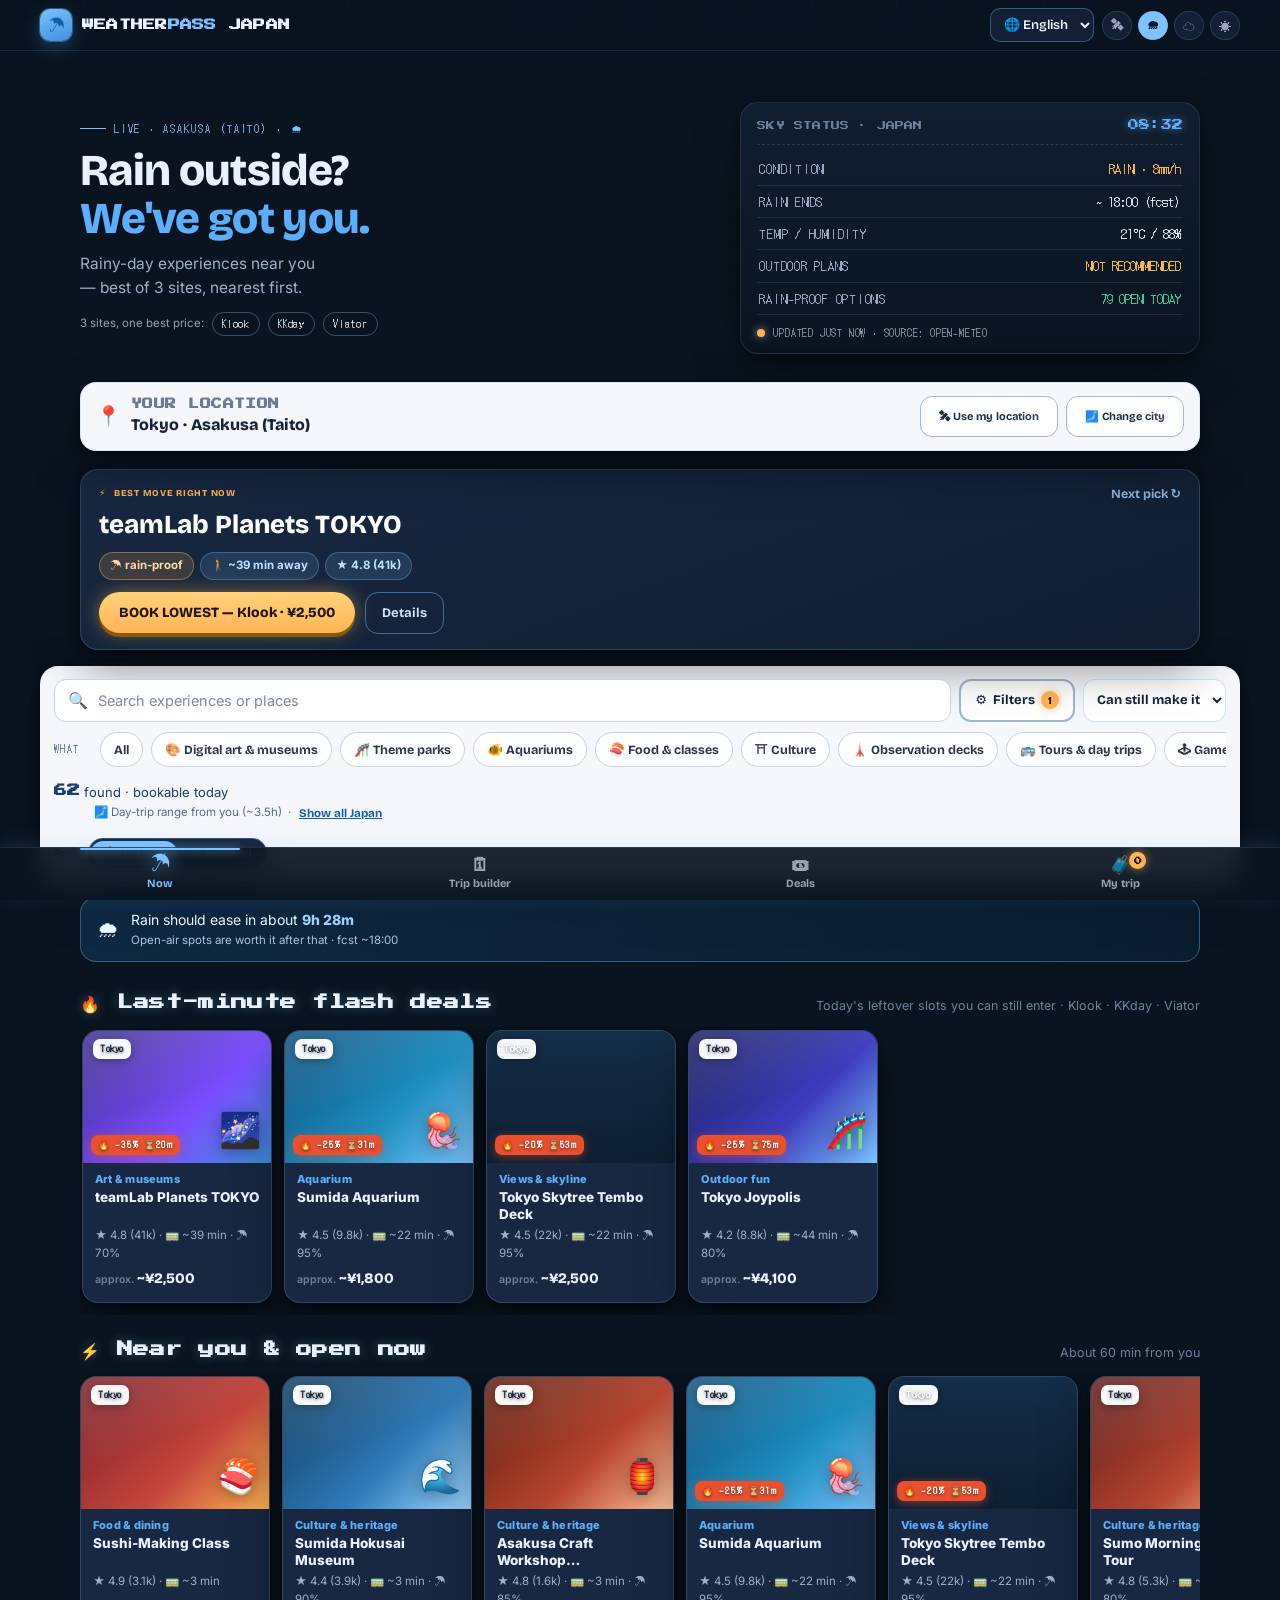
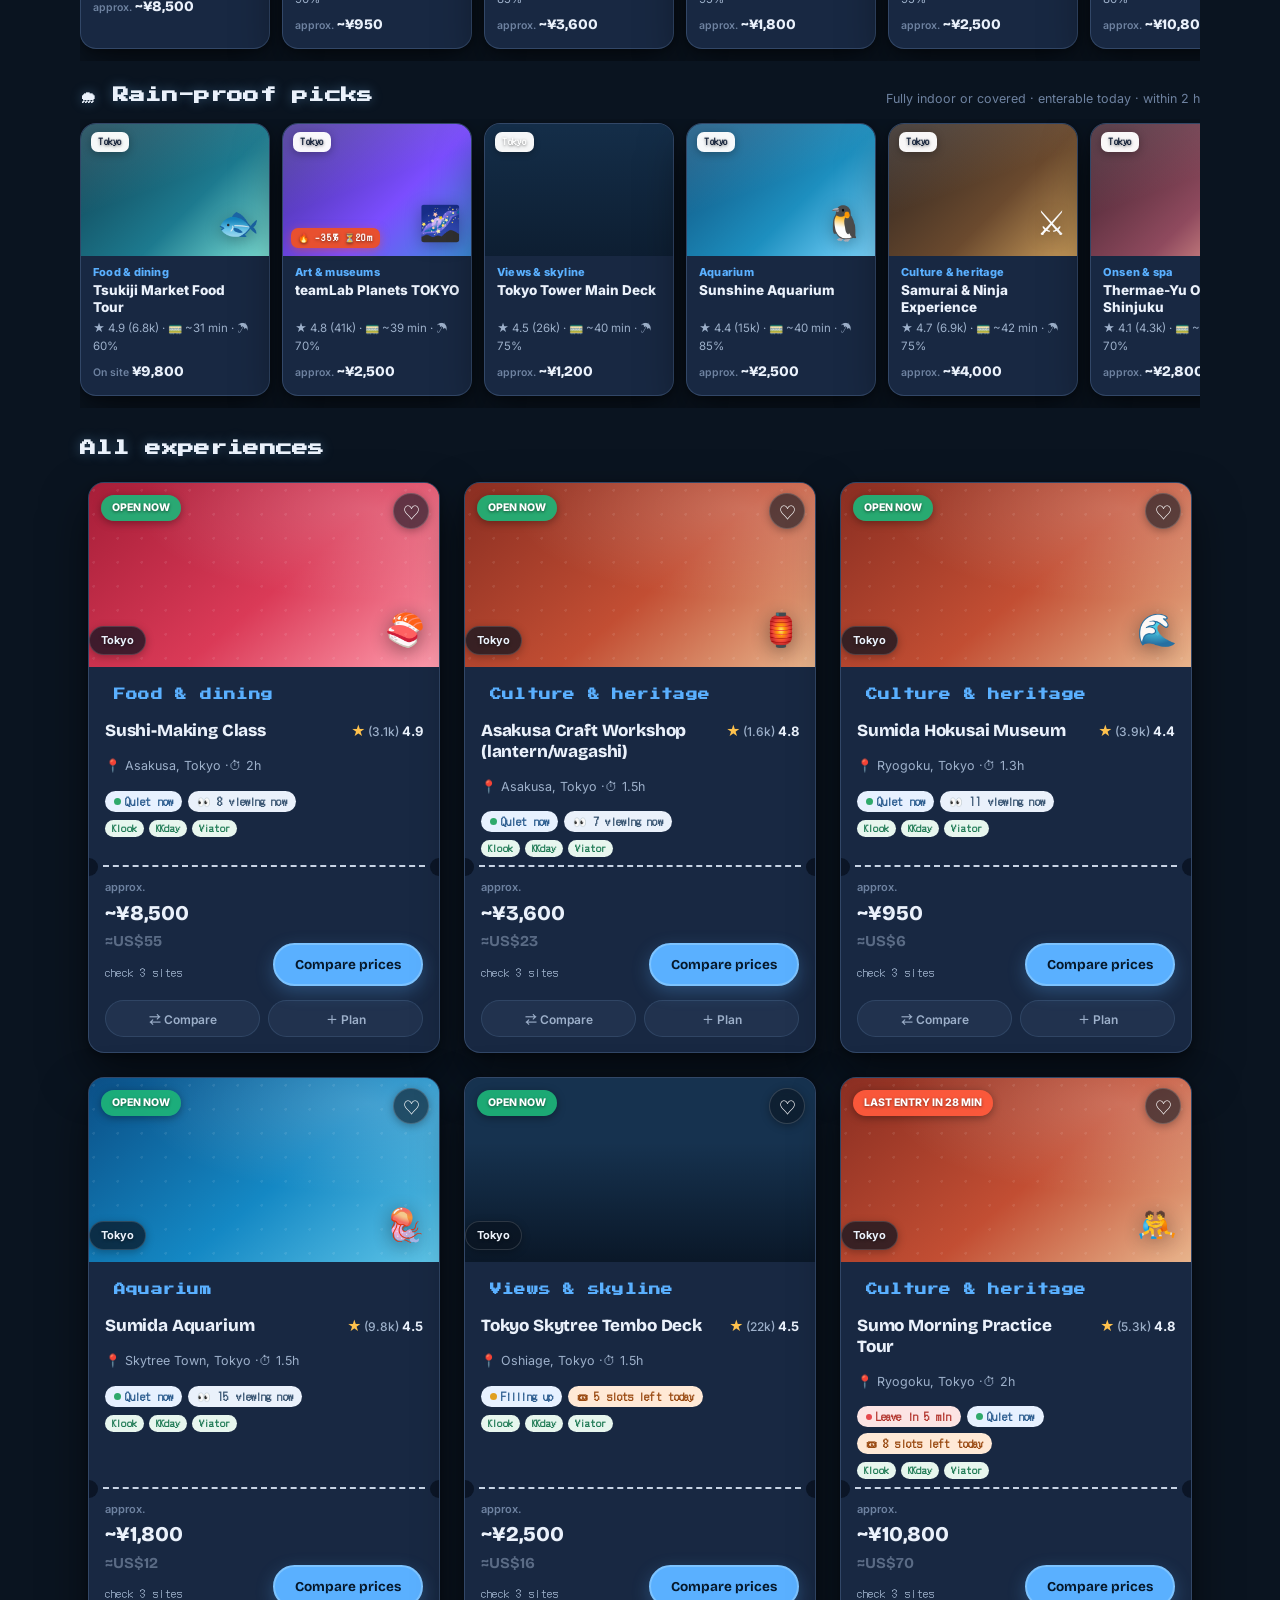
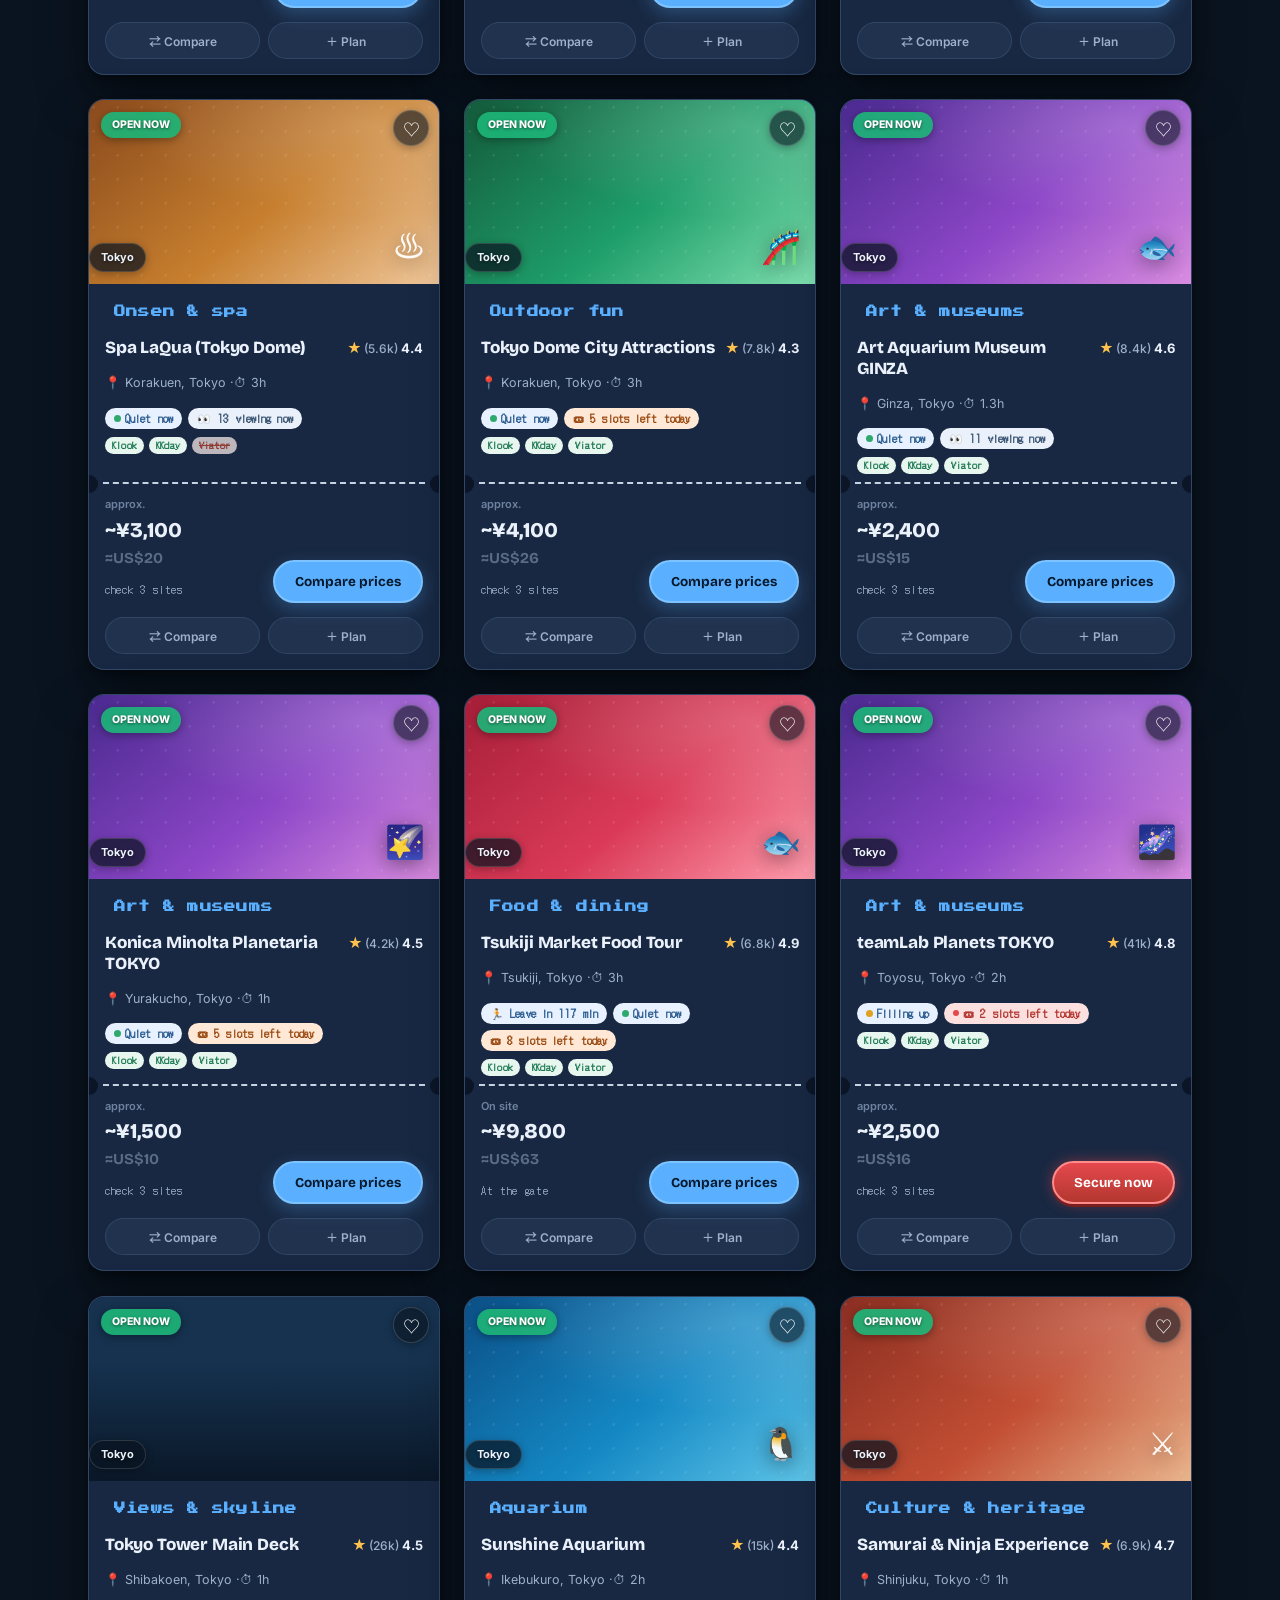
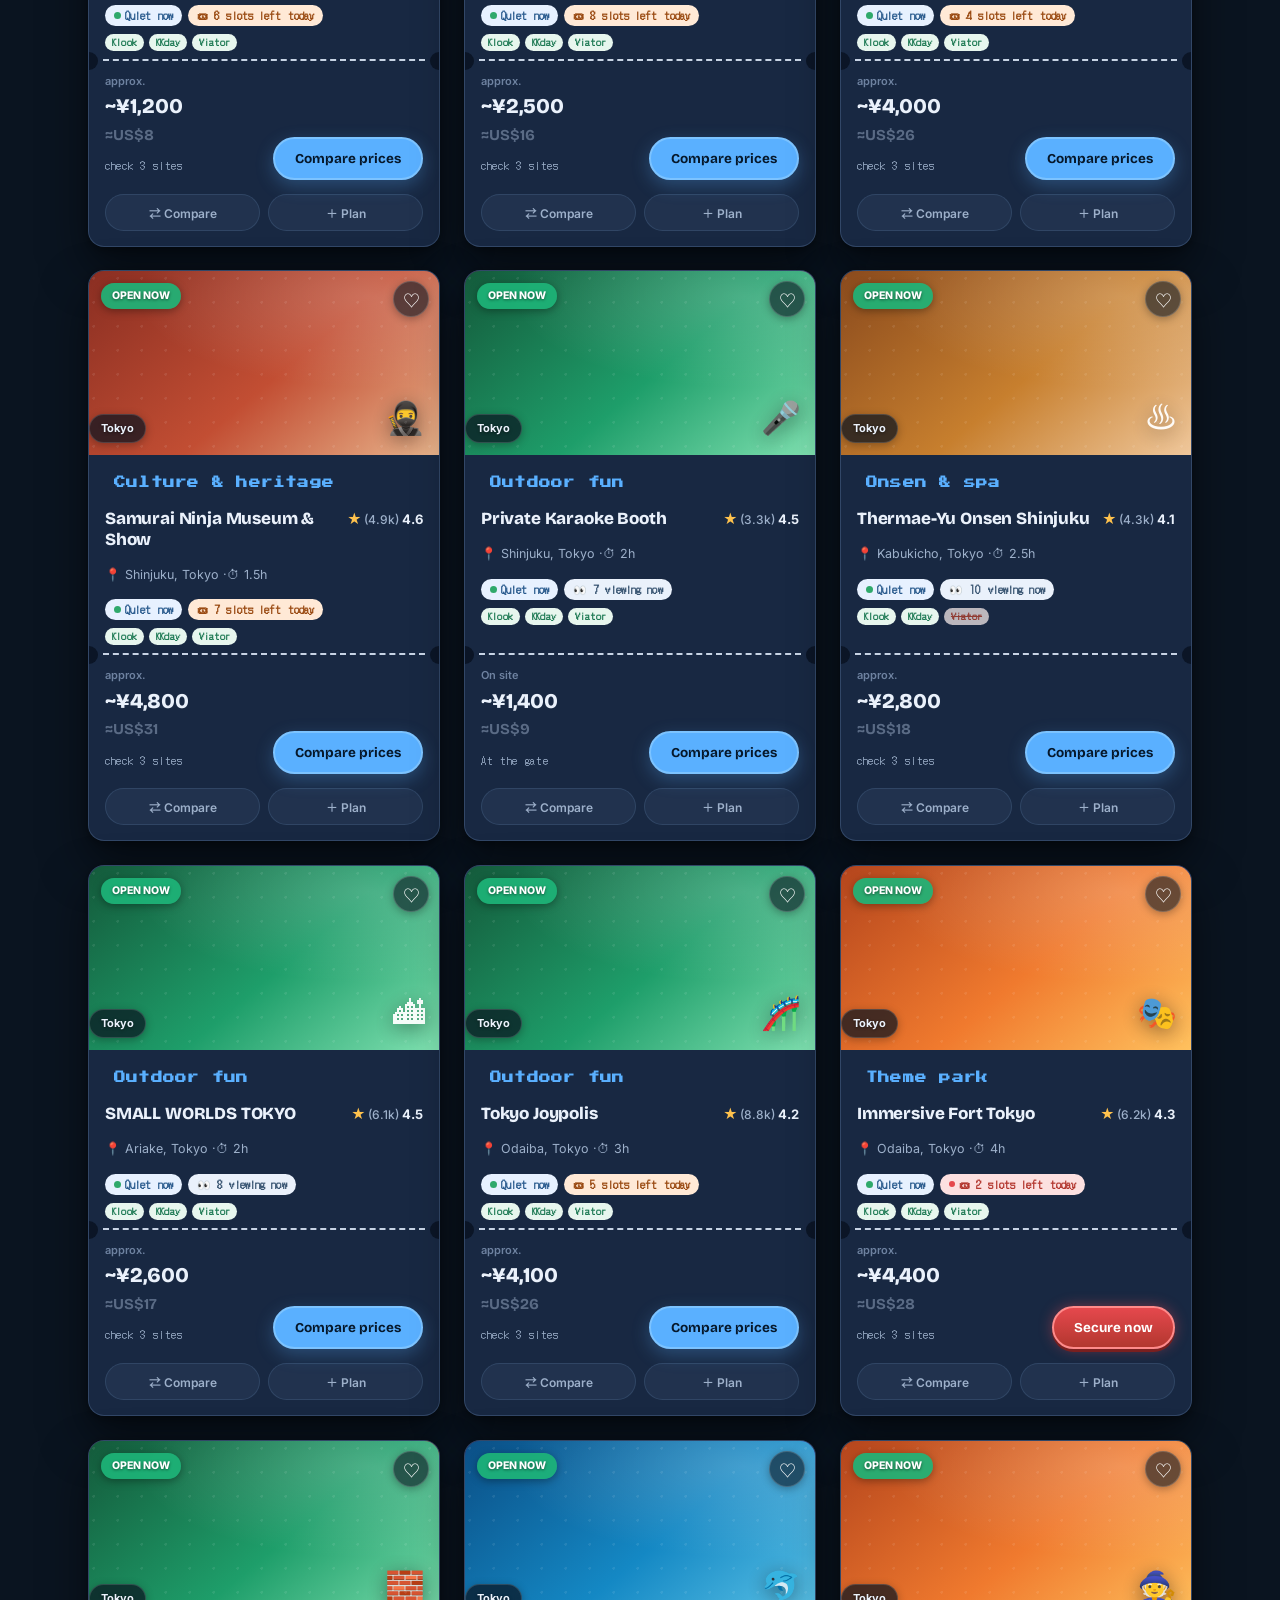
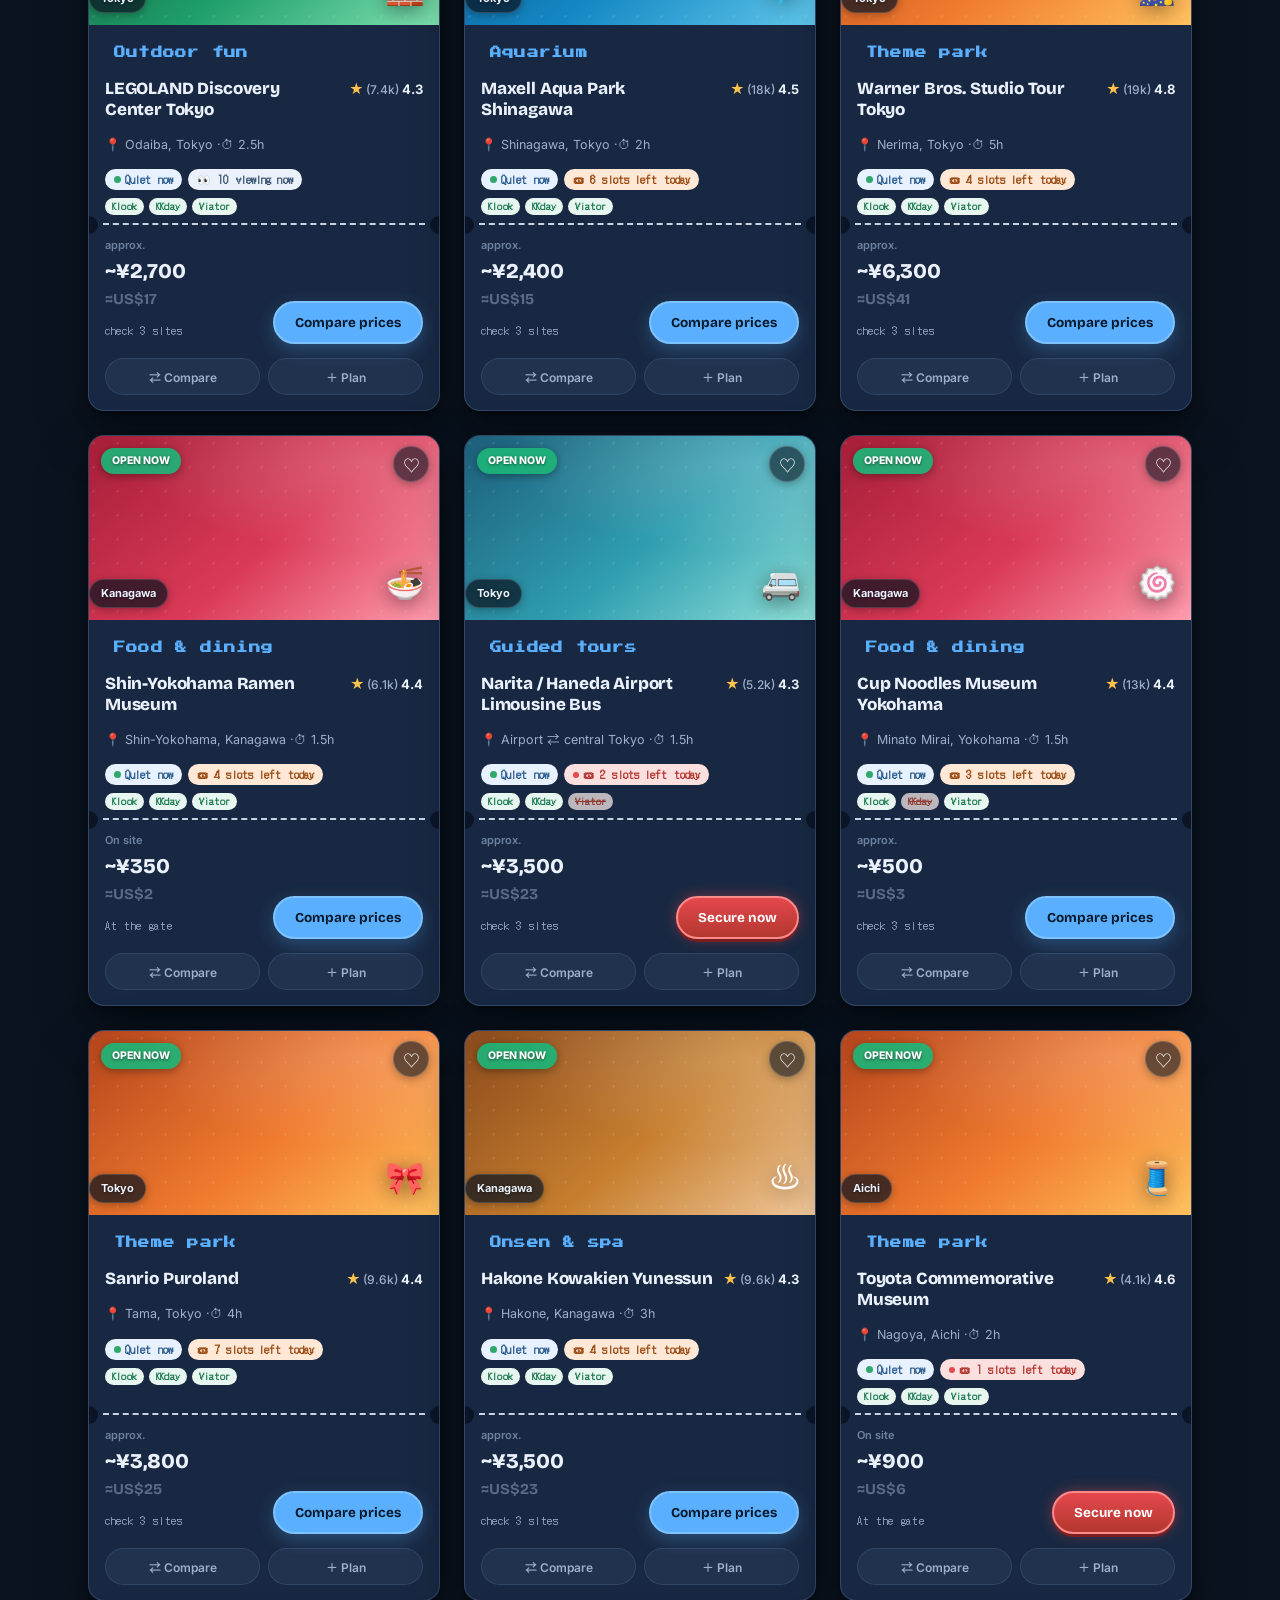
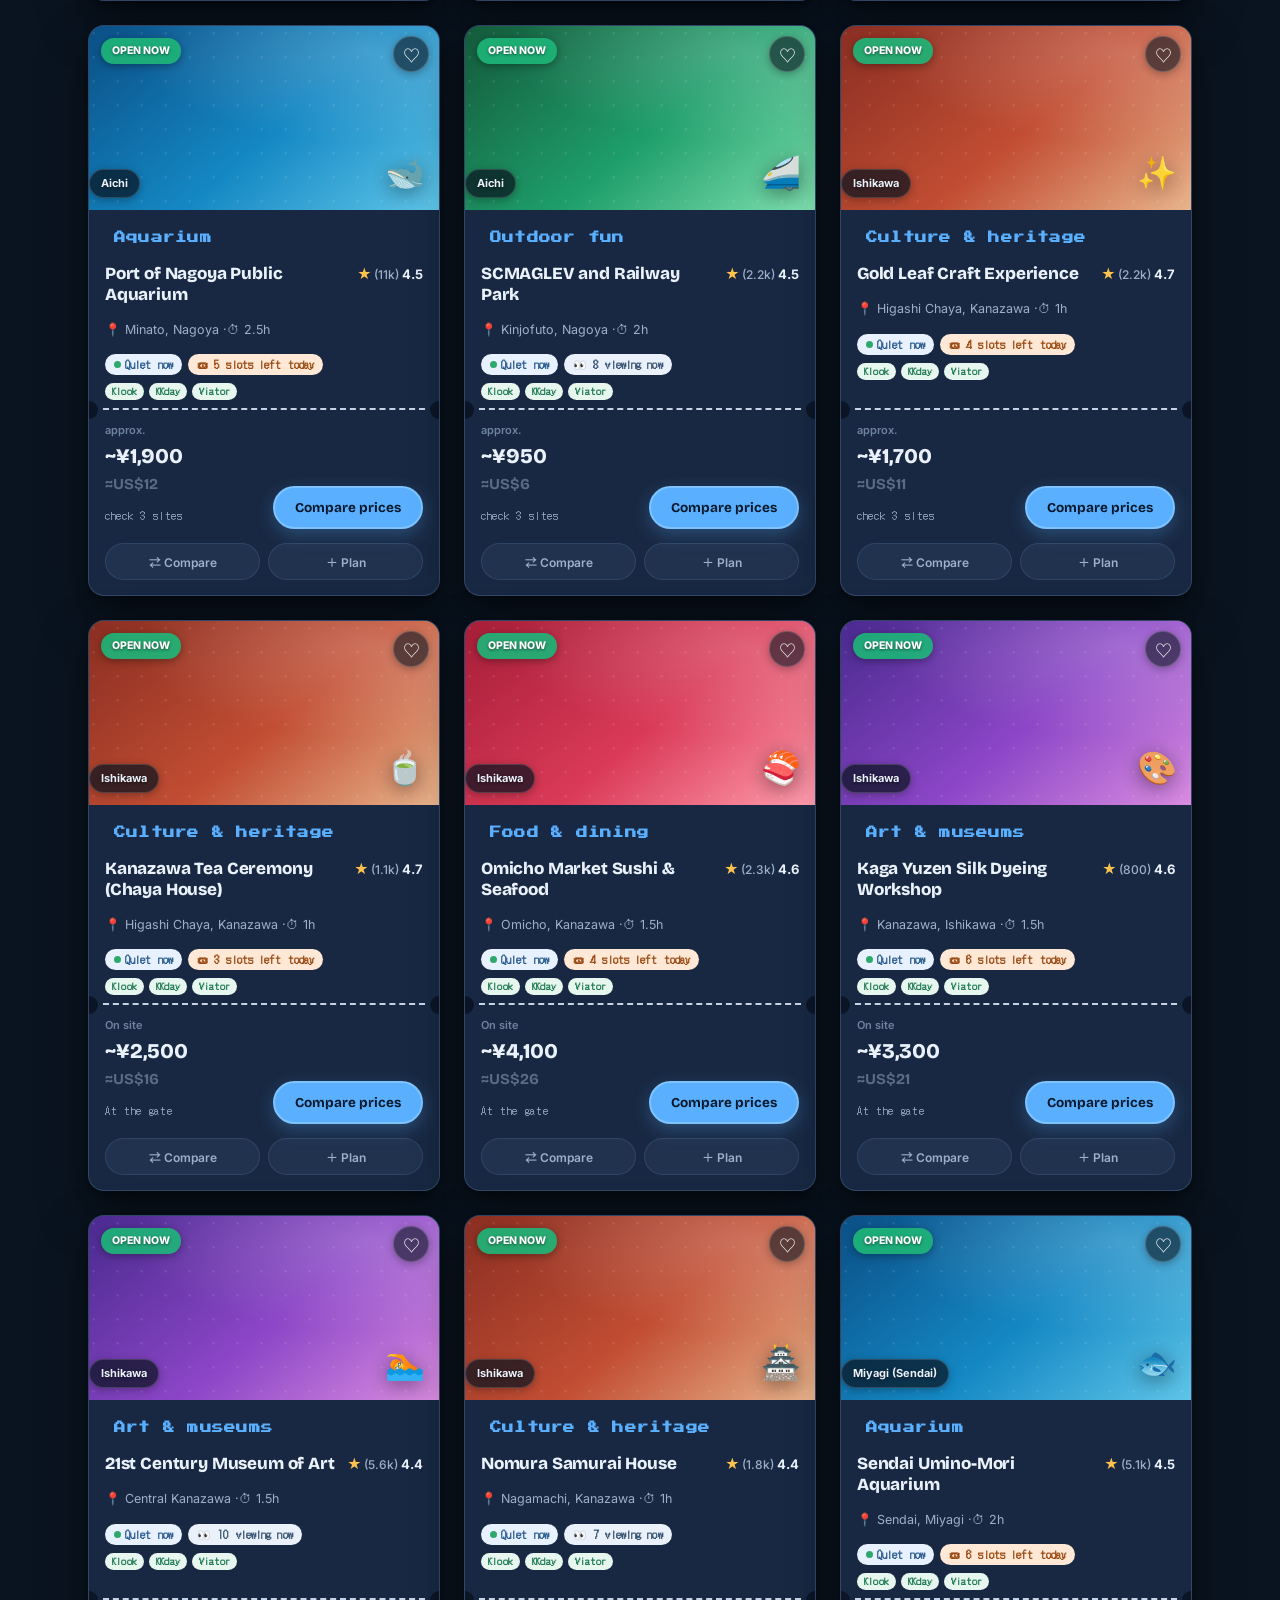
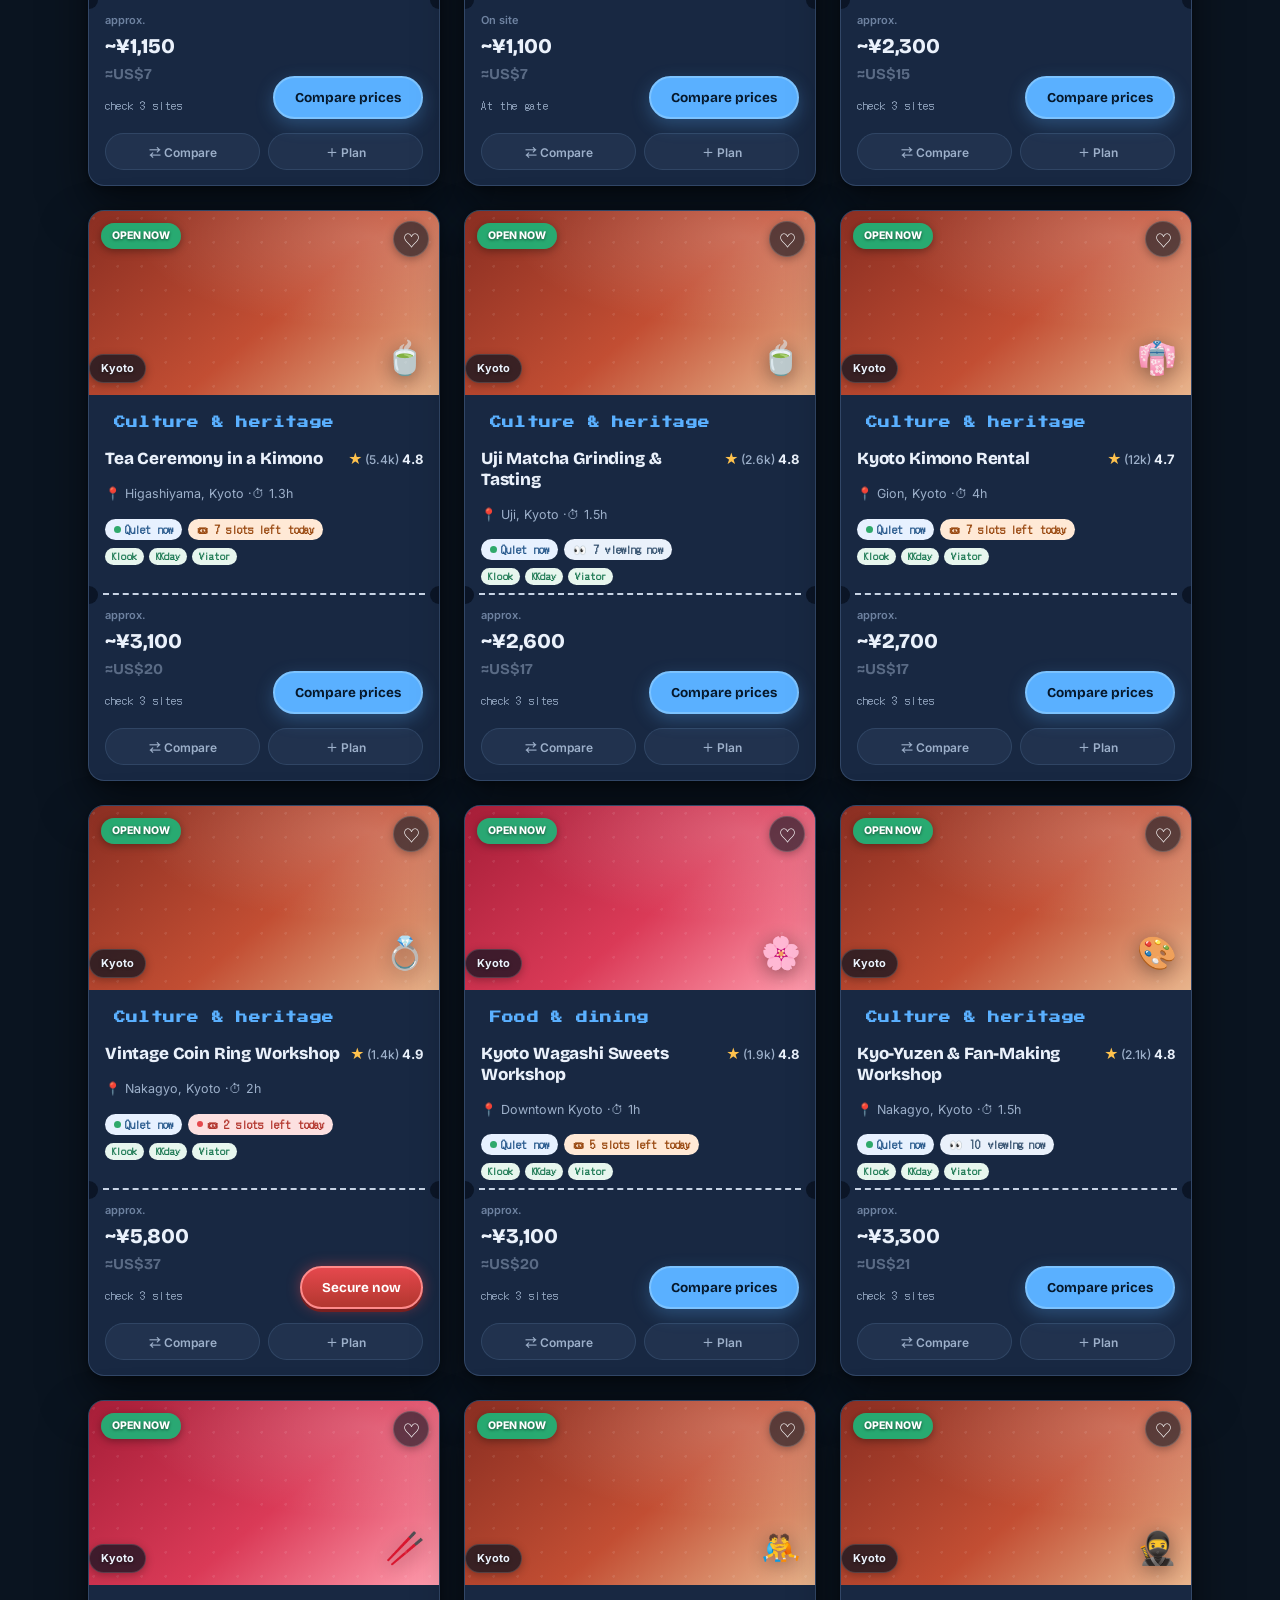
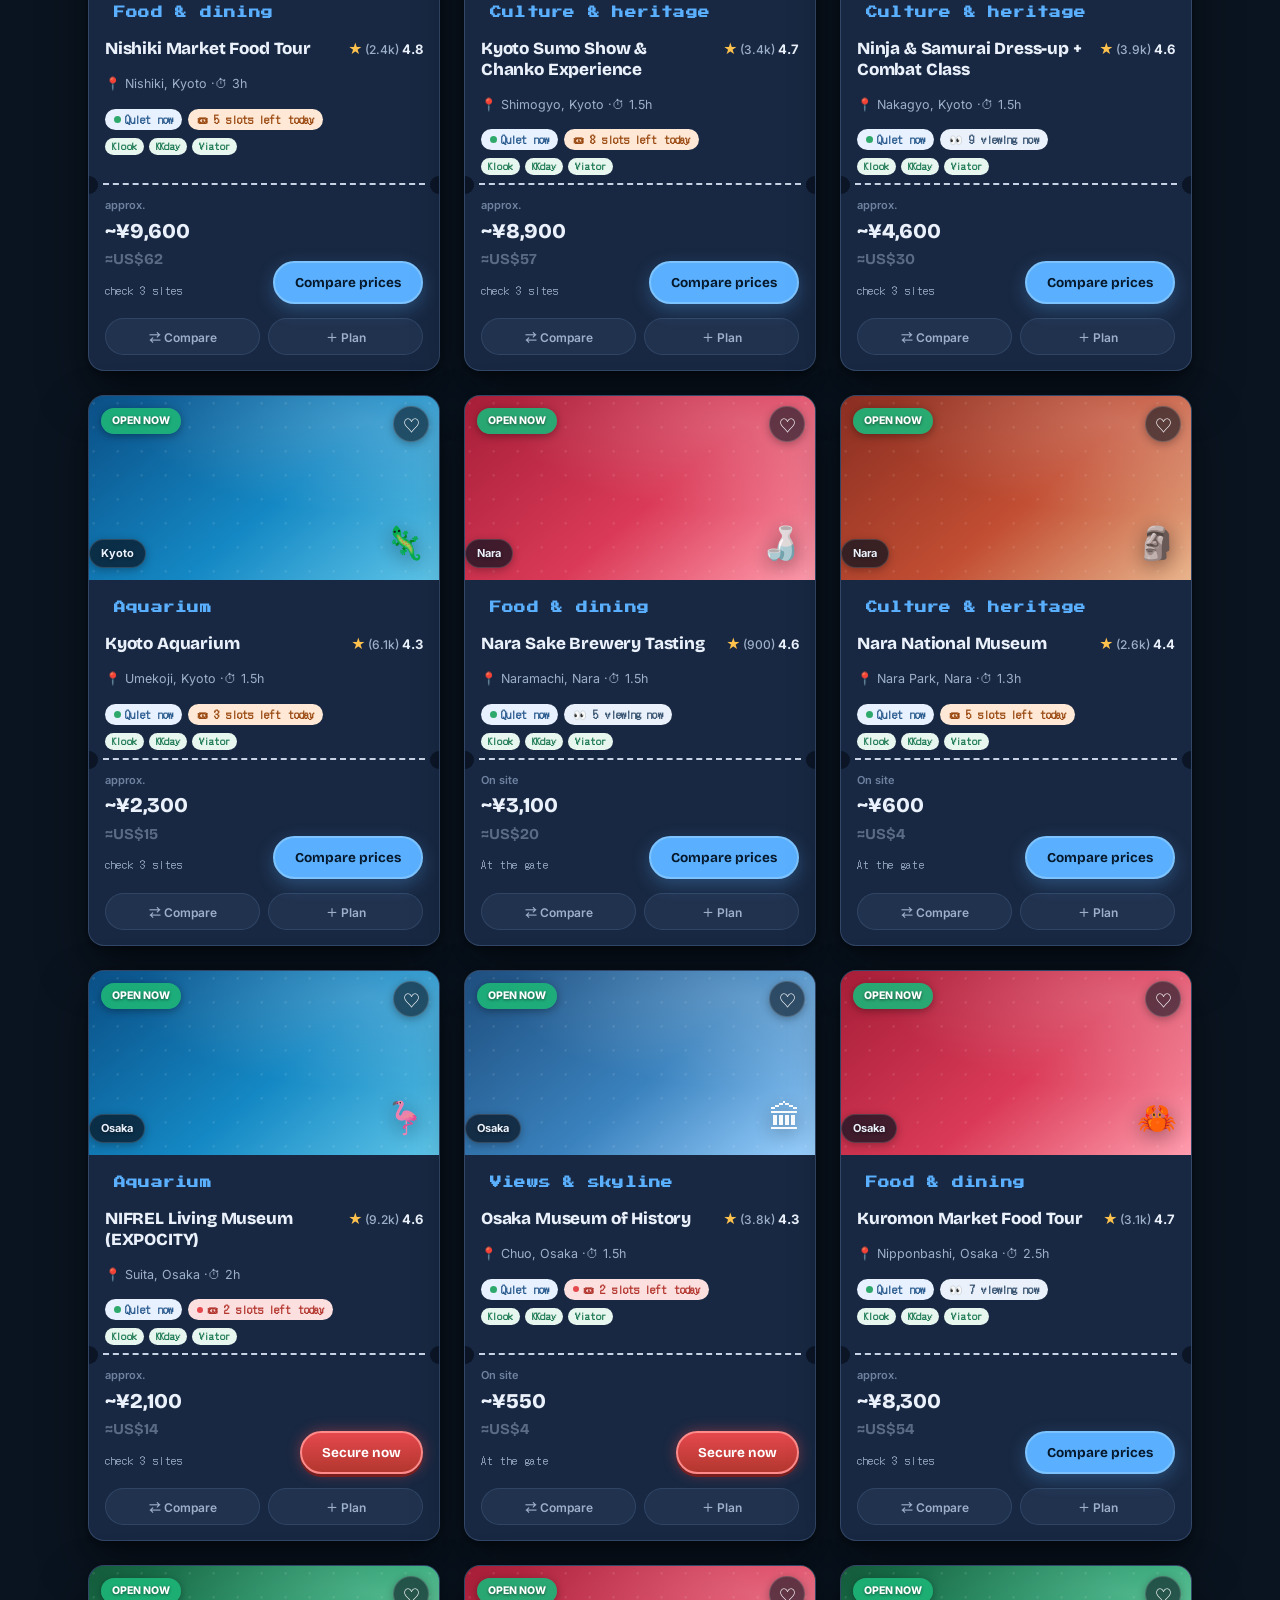
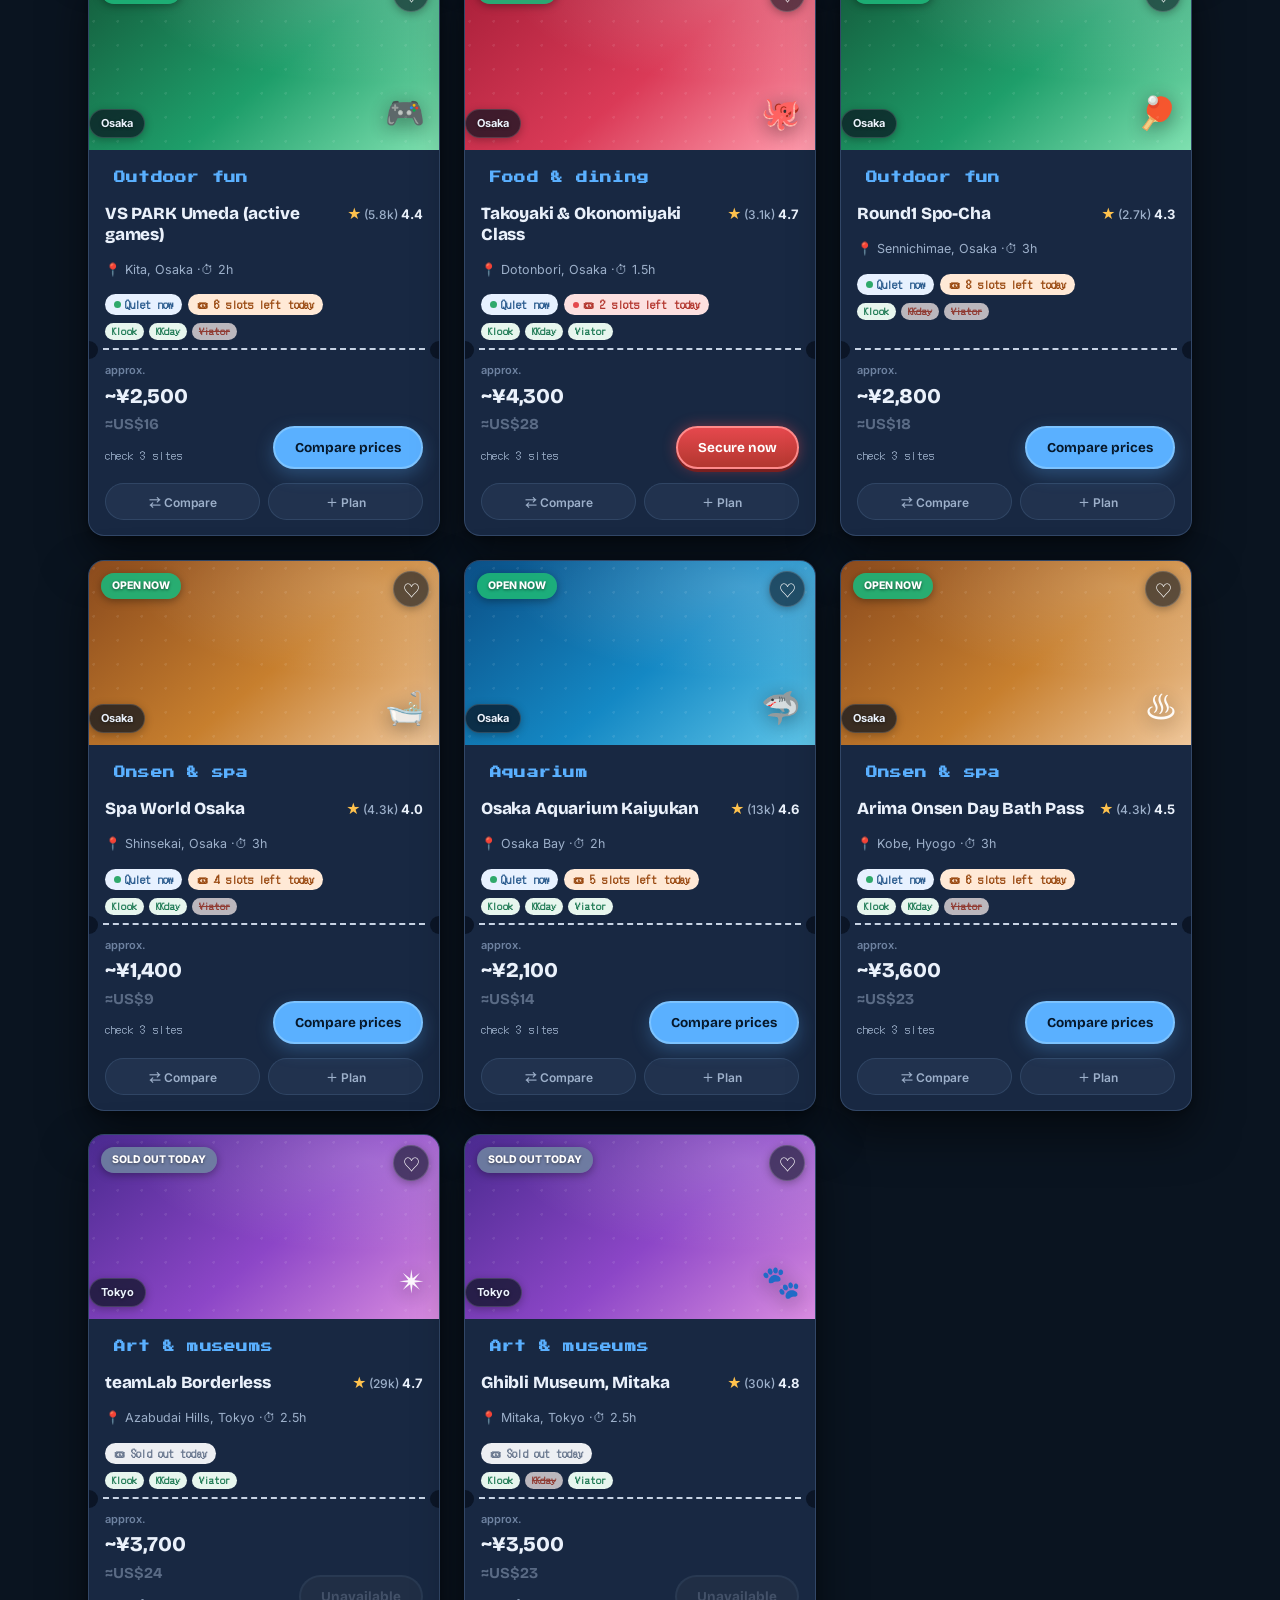
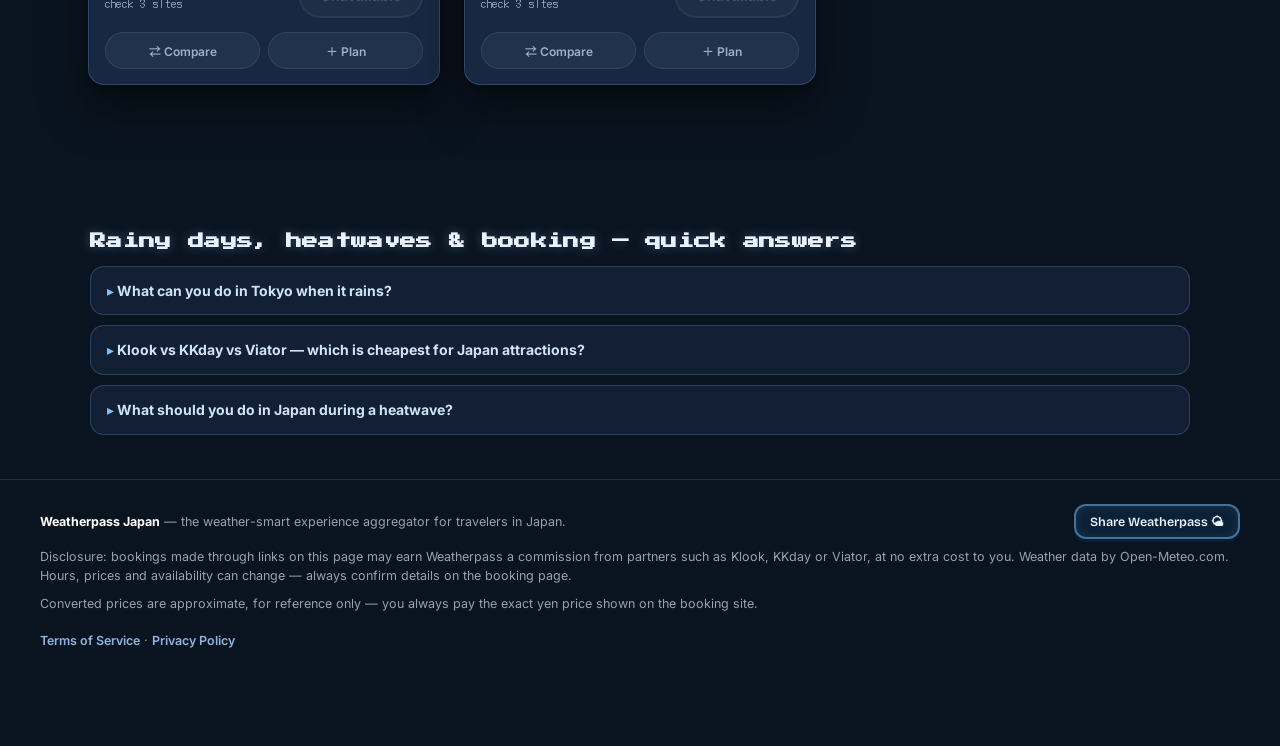
==== commit c0ccc794: "Rename weatherpass-japan-production (1).html to index.html" ====
--- a/index.html
+++ b/index.html
@@ -1503,8 +1503,12 @@
   .party-note{font-size:11px}
   /* dates side by side */
   .wz-dates{display:grid;grid-template-columns:1fr 1fr;gap:8px;align-items:end}
-  .wz-date-lab input[type=date]{width:100%;min-width:0}
-  .wz-days-badge{grid-column:1/-1;justify-self:start}
+  /* the value and the picker icon were touching at 320–375px, and a ja/ko phone renders
+     the longer "2026/08/01" form — give the text room and keep a gap before the icon */
+  .wz-date-lab input[type=date]{width:100%;min-width:0;font-size:12.5px;padding:8px 6px 8px 8px;
+    letter-spacing:-.2px}
+  .wz-date-lab input[type=date]::-webkit-calendar-picker-indicator{margin-left:4px;flex:0 0 auto}
+  .wz-days-badge{grid-column:1/-1;justify-self:start;margin-top:2px}
   .wz-hint{font-size:11px}
   /* showcase presets → swipeable shelf instead of a 3,000px column */
   .sc-grid{display:flex;overflow-x:auto;gap:12px;scroll-snap-type:x mandatory;
@@ -1927,6 +1931,22 @@
 #areaHint{display:flex;align-items:center;flex-wrap:wrap;gap:6px;margin-top:6px}
 .chip-rec{border-color:#BFD9F5!important;background:#EAF3FF!important;color:#0F5FA8!important;
   font-weight:700!important;padding:3px 10px!important;min-height:0!important;font-size:12px!important}
+/* airport → region connection (rail vs domestic flight) */
+.tl-connect{background:#F4F8FF;border:1px solid #D8E6F8;border-radius:12px;padding:9px 12px;margin:6px 0 10px}
+.cn-hdr{font-size:11.5px;font-weight:800;color:#0F5FA8;margin-bottom:5px}
+.cn-both{color:#8F5A04;font-weight:700}
+.cn-row{display:flex;align-items:center;gap:10px;flex-wrap:wrap;padding:3px 0;font-size:12.5px;color:#3A4A64}
+.cn-mode{font-weight:700;color:#15233B;min-width:150px}
+.cn-time{font-weight:700;color:#0F5FA8}
+.cn-yen{color:#5A6B85;font-weight:600}
+/* what each platform sells: tour-only / unverified */
+.tag.kind{font-size:10.5px;font-weight:800;border-radius:999px;padding:1px 7px;margin-left:4px}
+.tag.kind.tour{background:#FFF1DC;color:#8F5A04;border:1px solid #F1D79A}
+.tag.kind.chk{background:#EEF3FA;color:#4A5A74;border:1px solid #D3DEEC}
+.prov-est{font-size:12.5px;color:#3A4A64;font-weight:600;margin:-2px 0 8px}
+.prov-est b{color:#15233B;font-size:15px}
+.prov-note{font-size:11px;line-height:1.65;color:#5A6B85;background:#F7F9FC;border:1px solid #E3EAF3;
+  border-radius:10px;padding:8px 10px;margin-top:8px}
 </style>
 </head>
 <body data-wx="rain">
@@ -2420,8 +2440,7 @@
   kagaYuzen:"https://www.kagayuzen-club.co.jp/",
   hakataCraft:"https://hakata-navi.jp/",
   kenrokuTea:"https://www.kanazawa-kankoukyoukai.or.jp/",
-  yatai:"https://yokanavi.com/",
-  shukkeienSpot:""
+  yatai:"https://yokanavi.com/"
 };
 const walkupUrl=a=>WALKUP[a.id]||"";
 const isWalkup=a=>Object.prototype.hasOwnProperty.call(WALKUP,a.id);
@@ -2434,13 +2453,113 @@
     ko:"Klook·KKday·Viator에서는 판매하지 않습니다. 현장 매표소나 공식 사이트에서 구매하세요(표시는 현장 기준 요금)."},
   gate:{ja:"現地窓口",en:"At the gate","zh-Hant":"現場窗口","zh-Hans":"现场窗口",ko:"현장 매표소"},
   site:{ja:"公式サイトを見る",en:"Official site","zh-Hant":"官方網站","zh-Hans":"官方网站",ko:"공식 사이트"},
+  /* the OTAs open in the traveller's own language; a venue's own site usually does not,
+     so say so before they tap rather than dropping them into Japanese */
+  jaOnly:{ja:"",en:" (Japanese)","zh-Hant":"（日文）","zh-Hans":"（日文）",ko:"(일본어)"},
   chip:{ja:"現地",en:"On site","zh-Hant":"現場","zh-Hans":"现场",ko:"현장"}
 };
 const wuT=k=>WU_T[k][state.lang]||WU_T[k].en;
+/* ---- what each platform actually sells -----------------------------------
+   The three OTAs do not carry the same thing for the same venue: one may sell a
+   standalone ticket, another only a guided tour that includes it, a third nothing.
+   We must not imply "buy this ticket here" unless that is verified, so:
+     'ticket'  — verified standalone admission on that platform (price is a quote-like estimate)
+     'tour'    — the venue is only sold inside a tour product
+     'unknown' — not verified: show a search link and say so, never a booking promise
+   OFFER holds per-platform verified entries; the rules below cover the obvious cases.
+   Feed ingestion (catalog-ingest.mjs) is what turns 'unknown' into real, priced rows. */
+const OFFER={};
+function offerKind(a,pid){
+  const o=OFFER[a.id];
+  if(o&&o[pid])return o[pid];
+  if(a.cat==="tours")return "tour";      /* our tour cards are tour products by definition */
+  if(a.dur>=300)return "tour";           /* a 5h+ product is an excursion, not an entry ticket */
+  return "unknown";
+}
+/* true only when at least one platform is confirmed to sell a standalone ticket —
+   until then the card must not headline a "cheapest of three" price */
+function hasVerified(a){
+  return Object.keys(PROV).some(pid=>a.pr[pid]!=null&&offerKind(a,pid)==="ticket");
+}
 /* Search terms that actually return results on the OTAs. Our card titles are
    written for travellers, but the catalogues index the official venue name —
    searching "Private Karaoke Booth" returns nothing, "Ghibli Park" returns the
    ticket. Only ids whose display name differs from the sold product need an entry. */
+/* Localized search terms for ids whose card title is marketing copy rather than the name
+   the catalogues index. Everything else searches on a.nm[lang], already the official name. */
+const SEARCH_Q_L={
+  sushi:{ja:"寿司作り体験 東京","zh-Hant":"東京壽司體驗","zh-Hans":"东京寿司体验",ko:"도쿄 스시 만들기 체험"},
+  wagashi:{ja:"和菓子作り体験 京都","zh-Hant":"京都和菓子體驗","zh-Hans":"京都和果子体验",ko:"교토 화과자 만들기"},
+  kimono:{ja:"着物レンタル 京都","zh-Hant":"京都和服租借","zh-Hans":"京都和服租借",ko:"교토 기모노 대여"},
+  naraKimono:{ja:"着物レンタル 奈良","zh-Hant":"奈良和服租借","zh-Hans":"奈良和服租借",ko:"나라 기모노 대여"},
+  teaKyoto:{ja:"茶道体験 京都","zh-Hant":"京都茶道體驗","zh-Hans":"京都茶道体验",ko:"교토 다도 체험"},
+  teaUji:{ja:"宇治 抹茶体験","zh-Hant":"宇治抹茶體驗","zh-Hans":"宇治抹茶体验",ko:"우지 말차 체험"},
+  kenrokuTea:{ja:"茶道体験 金沢","zh-Hant":"金澤茶道體驗","zh-Hans":"金泽茶道体验",ko:"가나자와 다도 체험"},
+  yuzenKyoto:{ja:"京友禅 染め体験","zh-Hant":"京友禪染色體驗","zh-Hans":"京友禅染色体验",ko:"교유젠 염색 체험"},
+  kagaYuzen:{ja:"加賀友禅 体験 金沢","zh-Hant":"加賀友禪體驗","zh-Hans":"加贺友禅体验",ko:"가가유젠 체험"},
+  goldleaf:{ja:"金箔貼り体験 金沢","zh-Hant":"金澤金箔體驗","zh-Hans":"金泽金箔体验",ko:"가나자와 금박 체험"},
+  otaruGlass:{ja:"小樽 ガラス制作体験","zh-Hant":"小樽玻璃體驗","zh-Hans":"小樽玻璃体验",ko:"오타루 유리공예 체험"},
+  ryukyuGlass:{ja:"琉球ガラス 体験 沖縄","zh-Hant":"琉球玻璃體驗","zh-Hans":"琉球玻璃体验",ko:"류큐 유리 체험"},
+  samuraiTk:{ja:"侍 体験 東京","zh-Hant":"東京武士體驗","zh-Hans":"东京武士体验",ko:"도쿄 사무라이 체험"},
+  ninjamuseum:{ja:"忍者 体験 東京","zh-Hant":"東京忍者體驗","zh-Hans":"东京忍者体验",ko:"도쿄 닌자 체험"},
+  ninjaKyoto:{ja:"忍者 体験 京都","zh-Hant":"京都忍者體驗","zh-Hans":"京都忍者体验",ko:"교토 닌자 체험"},
+  sumo:{ja:"相撲 朝稽古 見学","zh-Hant":"東京相撲晨練參觀","zh-Hans":"东京相扑晨练参观",ko:"도쿄 스모 아침훈련 관람"},
+  sumoKyoto:{ja:"相撲ショー 京都","zh-Hant":"京都相撲秀","zh-Hans":"京都相扑秀",ko:"교토 스모 쇼"},
+  takoyaki:{ja:"たこ焼き作り体験 大阪","zh-Hant":"大阪章魚燒體驗","zh-Hans":"大阪章鱼烧体验",ko:"오사카 다코야키 체험"},
+  okonHiro:{ja:"お好み焼き 体験 広島","zh-Hant":"廣島御好燒體驗","zh-Hans":"广岛御好烧体验",ko:"히로시마 오코노미야키 체험"},
+  hopbus:{ja:"東京 乗り降り自由 観光バス","zh-Hant":"東京隨上隨下觀光巴士","zh-Hans":"东京随上随下观光巴士",ko:"도쿄 시티투어 버스"},
+  limobus:{ja:"リムジンバス 羽田 成田","zh-Hant":"利木津巴士 羽田","zh-Hans":"利木津巴士 羽田",ko:"리무진 버스 하네다"},
+  fujiTrip:{ja:"富士山 日帰りツアー 東京発","zh-Hant":"東京出發富士山一日遊","zh-Hans":"东京出发富士山一日游",ko:"도쿄 출발 후지산 일일투어"},
+  fujikawaguchi:{ja:"河口湖 ツアー","zh-Hant":"河口湖行程","zh-Hans":"河口湖行程",ko:"가와구치코 투어"},
+  nikko:{ja:"日光 日帰りツアー 東京発","zh-Hant":"東京出發日光一日遊","zh-Hans":"东京出发日光一日游",ko:"도쿄 출발 닛코 일일투어"},
+  kamakura:{ja:"鎌倉 ツアー","zh-Hant":"鎌倉行程","zh-Hans":"镰仓行程",ko:"가마쿠라 투어"},
+  hakone:{ja:"箱根 日帰りツアー","zh-Hant":"箱根一日遊","zh-Hans":"箱根一日游",ko:"하코네 일일투어"},
+  hakonePirate:{ja:"箱根 芦ノ湖 海賊船","zh-Hant":"箱根蘆之湖海盜船","zh-Hans":"箱根芦之湖海盗船",ko:"하코네 아시노코 해적선"},
+  enoshima:{ja:"江の島 シーキャンドル","zh-Hant":"江之島海燭塔","zh-Hans":"江之岛海烛塔",ko:"에노시마 시캔들"},
+  kansaiLoop:{ja:"大阪 京都 奈良 日帰りツアー","zh-Hant":"大阪京都奈良一日遊","zh-Hans":"大阪京都奈良一日游",ko:"오사카 교토 나라 투어"},
+  hiroshimaFull:{ja:"広島 宮島 日帰りツアー","zh-Hant":"廣島宮島一日遊","zh-Hans":"广岛宫岛一日游",ko:"히로시마 미야지마 투어"},
+  miyajima:{ja:"宮島 厳島神社","zh-Hant":"宮島嚴島神社","zh-Hans":"宫岛严岛神社",ko:"미야지마 이쓰쿠시마"},
+  onomichi:{ja:"しまなみ海道 サイクリング","zh-Hant":"島波海道單車","zh-Hans":"岛波海道单车",ko:"시마나미 사이클링"},
+  oiraseTour:{ja:"奥入瀬 十和田湖 ツアー","zh-Hant":"奧入瀨十和田湖行程","zh-Hans":"奥入濑十和田湖行程",ko:"오이라세 도와다호 투어"},
+  yoshinoTrip:{ja:"吉野山 飛鳥 ツアー","zh-Hant":"吉野山飛鳥行程","zh-Hans":"吉野山飞鸟行程",ko:"요시노산 아스카 투어"},
+  matsushimaCruise:{ja:"松島 遊覧船","zh-Hant":"松島遊覽船","zh-Hans":"松岛游览船",ko:"마쓰시마 유람선"},
+  dotonCruise:{ja:"道頓堀 リバークルーズ","zh-Hant":"道頓堀水上遊船","zh-Hans":"道顿堀水上游船",ko:"도톤보리 리버크루즈"},
+  nishikiTour:{ja:"錦市場 食べ歩きツアー","zh-Hant":"錦市場美食導覽","zh-Hans":"锦市场美食导览",ko:"니시키 시장 푸드투어"},
+  kuromonTour:{ja:"黒門市場 食べ歩きツアー","zh-Hant":"黑門市場美食導覽","zh-Hans":"黑门市场美食导览",ko:"구로몬 시장 푸드투어"},
+  tsukiji:{ja:"築地場外市場 食べ歩き","zh-Hant":"築地場外市場美食","zh-Hans":"筑地场外市场美食",ko:"쓰키지 장외시장 먹거리"},
+  yatai:{ja:"福岡 屋台 ツアー","zh-Hant":"福岡屋台導覽","zh-Hans":"福冈屋台导览",ko:"후쿠오카 야타이 투어"},
+  dazaifu:{ja:"太宰府天満宮","zh-Hant":"太宰府天滿宮","zh-Hans":"太宰府天满宫",ko:"다자이후 텐만구"},
+  naraTour:{ja:"奈良 日帰りツアー","zh-Hant":"奈良一日遊","zh-Hans":"奈良一日游",ko:"나라 일일투어"},
+  shirakawa:{ja:"白川郷 日帰りツアー","zh-Hant":"白川鄉一日遊","zh-Hans":"白川乡一日游",ko:"시라카와고 일일투어"},
+  hakodateView:{ja:"函館山 ロープウェイ","zh-Hant":"函館山纜車","zh-Hans":"函馆山缆车",ko:"하코다테산 로프웨이"},
+  aoiike:{ja:"美瑛 青い池 ツアー","zh-Hant":"美瑛青池行程","zh-Hans":"美瑛蓝池行程",ko:"비에이 푸른 연못 투어"},
+  asahiyama:{ja:"旭山動物園","zh-Hant":"旭山動物園","zh-Hans":"旭山动物园",ko:"아사히야마 동물원"},
+  niseko:{ja:"ニセコ アクティビティ","zh-Hant":"二世谷活動","zh-Hans":"二世谷活动",ko:"니세코 액티비티"},
+  blueCave:{ja:"青の洞窟 シュノーケリング 沖縄","zh-Hant":"沖繩藍洞浮潛","zh-Hans":"冲绳蓝洞浮潜",ko:"오키나와 푸른동굴 스노클링"},
+  kouri:{ja:"古宇利島 ツアー","zh-Hant":"古宇利島行程","zh-Hans":"古宇利岛行程",ko:"고우리섬 투어"},
+  parasail:{ja:"沖縄 パラセーリング","zh-Hant":"沖繩拖曳傘","zh-Hans":"冲绳拖曳伞",ko:"오키나와 패러세일링"},
+  churaumi:{ja:"美ら海水族館","zh-Hant":"美麗海水族館","zh-Hans":"美丽海水族馆",ko:"추라우미 수족관"},
+  edocraft:{ja:"江戸切子 体験 東京","zh-Hant":"東京江戶切子體驗","zh-Hans":"东京江户切子体验",ko:"도쿄 에도키리코 체험"},
+  coinRing:{ja:"シルバーリング 制作体験 京都","zh-Hant":"京都銀戒指製作","zh-Hans":"京都银戒指制作",ko:"교토 은반지 만들기"},
+  hakataCraft:{ja:"博多人形 絵付け体験","zh-Hant":"博多人形彩繪","zh-Hans":"博多人形彩绘",ko:"하카타 인형 채색"},
+  naraSake:{ja:"奈良 日本酒 試飲","zh-Hant":"奈良清酒品飲","zh-Hans":"奈良清酒品饮",ko:"나라 사케 시음"},
+  hiroshimaSake:{ja:"西条 酒蔵 ツアー","zh-Hant":"西條酒藏導覽","zh-Hans":"西条酒藏导览",ko:"사이조 사케 투어"},
+  yufuin:{ja:"由布院 日帰りツアー","zh-Hant":"由布院一日遊","zh-Hans":"由布院一日游",ko:"유후인 일일투어"},
+  arima:{ja:"有馬温泉 日帰り","zh-Hant":"有馬溫泉一日","zh-Hans":"有马温泉一日",ko:"아리마 온천"},
+  noboribetsu:{ja:"登別温泉 日帰り入浴","zh-Hant":"登別溫泉泡湯","zh-Hans":"登别温泉泡汤",ko:"노보리베츠 온천"},
+  ginzanOnsen:{ja:"銀山温泉","zh-Hant":"銀山溫泉","zh-Hans":"银山温泉",ko:"긴잔 온천"},
+  zaoRopeway:{ja:"蔵王ロープウェイ","zh-Hant":"藏王纜車","zh-Hans":"藏王缆车",ko:"자오 로프웨이"},
+  nokogiriyama:{ja:"鋸山 ロープウェー","zh-Hant":"鋸山纜車","zh-Hans":"锯山缆车",ko:"노코기리야마 로프웨이"},
+  sawaraBoat:{ja:"佐原 舟めぐり","zh-Hant":"佐原遊船","zh-Hans":"佐原游船",ko:"사와라 뱃놀이"},
+  karaoke:{ja:"カラオケ 東京","zh-Hant":"東京卡拉OK","zh-Hans":"东京卡拉OK",ko:"도쿄 노래방"},
+  ramenMuseum:{ja:"新横浜ラーメン博物館","zh-Hant":"新橫濱拉麵博物館","zh-Hans":"新横滨拉面博物馆",ko:"신요코하마 라멘박물관"},
+  farmTomita:{ja:"富良野 ラベンダー ツアー","zh-Hant":"富良野薰衣草行程","zh-Hans":"富良野薰衣草行程",ko:"후라노 라벤더 투어"},
+  motherFarm:{ja:"マザー牧場","zh-Hant":"Mother牧場","zh-Hans":"Mother牧场",ko:"마더목장"},
+  kamogawa:{ja:"鴨川シーワールド","zh-Hant":"鴨川海洋世界","zh-Hans":"鸭川海洋世界",ko:"가모가와 씨월드"},
+  germanVillage:{ja:"東京ドイツ村","zh-Hant":"東京德國村","zh-Hans":"东京德国村",ko:"도쿄 독일마을"},
+  hakodateAsaichi:{ja:"函館朝市","zh-Hant":"函館朝市","zh-Hans":"函馆朝市",ko:"하코다테 아침시장"},
+  omichoSushi:{ja:"近江町市場 寿司","zh-Hant":"近江町市場壽司","zh-Hans":"近江町市场寿司",ko:"오미초 시장 스시"}
+};
 const SEARCH_Q={
   sushi:"Sushi making experience Tokyo", wagashi:"Wagashi making Kyoto",
   kimono:"Kimono rental Kyoto", naraKimono:"Kimono rental Nara",
@@ -3193,7 +3312,7 @@
  allTitle:"All experiences",
  trav:(m)=>m<60?`~${m} min`:`~${Math.floor(m/60)}h${m%60?" "+(m%60)+"m":""}`,
  fromYou:(d,w)=>`${d} from ${w}`,visit:(h)=>`${h}h`,doors:(c)=>`Doors close ${c}`,nextDay:"8:45 next day",
- frLabel:"from",perAdult:"per adult · e-ticket",seePrices:"Compare prices",book:"Book",unavailable:"Unavailable",
+ frLabel:"from",frApprox:"approx.",cmp3:"check 3 sites",perAdult:"per adult · e-ticket",seePrices:"Compare prices",book:"Book",unavailable:"Unavailable",
  openNow:"OPEN NOW",lastIn:(m)=>`LAST ENTRY IN ${m} MIN`,lastPassed:"LAST ENTRY PASSED",soldOut:"SOLD OUT TODAY",
  wxBadge:{in:"☂ RAIN-PROOF",cov:"⛱ MOSTLY COVERED",out:"☀️ OPEN-AIR"},dryDay:"☔ BETTER ON A DRY DAY",
  bsBadge:"BESTSELLER",freeCancel:"✓ Free cancellation",
@@ -3202,7 +3321,7 @@
  trayLabel:(n)=>`${n} selected`,trayOpen:"Compare now",trayClear:"Clear",cmpMax:"You can compare up to 3 at a time.",
  cmpTitle:"Side-by-side",cmpPrice:"Best price",cmpRating:"Rating",cmpDur:"Time needed",cmpDist:"From you",cmpClose:"Doors close",cmpBest:"Best for",cmpAvail:"Sold on",
  bfPhoto:"Photos & couples",bfFamily:"Families & kids",bfFoodie:"Food lovers",bfGroup:"Groups & friends",bfCouple:"Couples & calm",bfTeens:"Teens & thrills",bfRelax:"Tired legs & rain",bfBudget:"Small budgets",
- detailTitle:"Experience",provTitle:"Compare prices · 3 platforms",bookOn:(p)=>`Book on ${p}`,bestPrice:"BEST PRICE",recoTag:"POPULAR IN YOUR REGION",notListed:"Not listed",
+ detailTitle:"Experience",provTitle:"Compare prices · 3 platforms",bookOn:(p)=>`Book on ${p}`,refPrice:"Typical price",searchOn:(p)=>`Search on ${p}`,kindTour:"Sold inside a tour",kindCheck:"Check on site",provNote:"Prices are market estimates. What each site actually sells — a standalone ticket, a guided tour, or nothing at all — differs by platform, so open the ones you want and confirm.",provTitleS:"Find it on the 3 platforms",bestPrice:"BEST PRICE",recoTag:"POPULAR IN YOUR REGION",notListed:"Not listed",
  planTitle:"My trip",planFab:"My plan",planEmpty:"Nothing here yet. Tap “＋ Add to plan” on any experience to build your day.",
  planTotal:"Total",planHours:(h)=>`${h}h of fun`,planCopy:"Copy plan as text",planShare:"Share plan",planCopied:"Plan copied — paste it anywhere ✈",remove:"Remove",
  planHeader:"MY DAY IN JAPAN ☂",
@@ -3249,7 +3368,7 @@
  allTitle:"すべての体験",
  trav:(m)=>m<60?`約${m}分`:`約${Math.floor(m/60)}時間${m%60?(m%60)+"分":""}`,
  fromYou:(d,w)=>`${w}から${d}`,visit:(h)=>`${h}時間`,doors:(c)=>`${c} 閉店`,nextDay:"翌8:45",
- frLabel:"最安",perAdult:"大人1名 · eチケット",seePrices:"3社の料金を見る",book:"予約",unavailable:"予約不可",
+ frLabel:"最安",frApprox:"目安",cmp3:"3社で確認",perAdult:"大人1名 · eチケット",seePrices:"3社の料金を見る",book:"予約",unavailable:"予約不可",
  openNow:"営業中",lastIn:(m)=>`最終入場まで${m}分`,lastPassed:"最終入場終了",soldOut:"本日完売",
  wxBadge:{in:"☂ 完全屋内",cov:"⛱ ほぼ屋根あり",out:"☀️ 屋外"},dryDay:"☔ 晴れの日向き",
  bsBadge:"ベストセラー",freeCancel:"✓ 無料キャンセル可",
@@ -3258,7 +3377,7 @@
  trayLabel:(n)=>`${n}件選択中`,trayOpen:"比較する",trayClear:"クリア",cmpMax:"比較できるのは3件までです。",
  cmpTitle:"比較表",cmpPrice:"最安値",cmpRating:"評価",cmpDur:"所要時間",cmpDist:"現在地から",cmpClose:"閉店",cmpBest:"おすすめの人",cmpAvail:"取扱",
  bfPhoto:"写真好き・カップル",bfFamily:"家族・子ども連れ",bfFoodie:"食べるのが好きな人",bfGroup:"グループ・友達",bfCouple:"カップル・静かに過ごしたい人",bfTeens:"若者・スリル好き",bfRelax:"歩き疲れた人",bfBudget:"節約したい人",
- detailTitle:"体験の詳細",provTitle:"3社の料金を比較",bookOn:(p)=>`${p}で予約`,bestPrice:"最安値",recoTag:"あなたの地域で人気",notListed:"取扱なし",
+ detailTitle:"体験の詳細",provTitle:"3社の料金を比較",bookOn:(p)=>`${p}で予約`,refPrice:"参考価格",searchOn:(p)=>`${p}で検索`,kindTour:"ツアーに含まれる",kindCheck:"取扱いを確認",provNote:"価格は市場の目安です。単体チケットか、ツアーの一部か、そもそも取扱いがないかは各社で異なります。リンク先でご確認ください。",provTitleS:"3社で探す",bestPrice:"最安値",recoTag:"あなたの地域で人気",notListed:"取扱なし",
  planTitle:"マイ旅",planFab:"マイプラン",planEmpty:"まだ何もありません。「＋ プランに追加」で1日の予定を作りましょう。",
  planTotal:"合計",planHours:(h)=>`楽しみ ${h}時間分`,planCopy:"テキストでコピー",planShare:"プランを共有",planCopied:"プランをコピーしました ✈",remove:"削除",
  planHeader:"日本での1日プラン ☂",
@@ -3305,7 +3424,7 @@
  allTitle:"所有體驗",
  trav:(m)=>m<60?`約${m}分鐘`:`約${Math.floor(m/60)}小時${m%60?(m%60)+"分":""}`,
  fromYou:(d,w)=>`距${w}${d}`,visit:(h)=>`${h}小時`,doors:(c)=>`${c} 關門`,nextDay:"隔日8:45",
- frLabel:"最低",perAdult:"每位成人 · 電子票",seePrices:"比較3家價格",book:"預訂",unavailable:"無法預訂",
+ frLabel:"最低",frApprox:"參考",cmp3:"3家平台確認",perAdult:"每位成人 · 電子票",seePrices:"比較3家價格",book:"預訂",unavailable:"無法預訂",
  openNow:"營業中",lastIn:(m)=>`最後入場剩${m}分鐘`,lastPassed:"已過最後入場",soldOut:"今日售完",
  wxBadge:{in:"☂ 全室內",cov:"⛱ 大多有遮蔽",out:"☀️ 露天"},dryDay:"☔ 晴天更適合",
  bsBadge:"暢銷",freeCancel:"✓ 可免費取消",
@@ -3314,7 +3433,7 @@
  trayLabel:(n)=>`已選${n}個`,trayOpen:"開始比較",trayClear:"清除",cmpMax:"一次最多比較3個。",
  cmpTitle:"並排比較",cmpPrice:"最低價",cmpRating:"評分",cmpDur:"所需時間",cmpDist:"距離你",cmpClose:"關門時間",cmpBest:"適合對象",cmpAvail:"平台供應",
  bfPhoto:"拍照控・情侶",bfFamily:"家庭・親子",bfFoodie:"美食愛好者",bfGroup:"朋友團體",bfCouple:"情侶・想安靜的人",bfTeens:"年輕人・刺激控",bfRelax:"走累的人",bfBudget:"小資旅人",
- detailTitle:"體驗詳情",provTitle:"比較3家平台價格",bookOn:(p)=>`在${p}預訂`,bestPrice:"最低價",recoTag:"你的地區最熱門",notListed:"未上架",
+ detailTitle:"體驗詳情",provTitle:"比較3家平台價格",bookOn:(p)=>`在${p}預訂`,refPrice:"參考價格",searchOn:(p)=>`在${p}搜尋`,kindTour:"包含於行程中",kindCheck:"請至網站確認",provNote:"價格為市場參考值。單獨門票、隨團行程或未販售，各平台不同，請至連結確認。",provTitleS:"在3家平台尋找",bestPrice:"最低價",recoTag:"你的地區最熱門",notListed:"未上架",
  planTitle:"我的旅程",planFab:"我的行程",planEmpty:"還沒有內容。點任一體驗的「＋ 加入行程」開始安排你的一天。",
  planTotal:"總計",planHours:(h)=>`共${h}小時的樂趣`,planCopy:"複製成文字",planShare:"分享行程",planCopied:"行程已複製 ✈",remove:"移除",
  planHeader:"我的日本一日行程 ☂",
@@ -3361,7 +3480,7 @@
  allTitle:"所有体验",
  trav:(m)=>m<60?`约${m}分钟`:`约${Math.floor(m/60)}小时${m%60?(m%60)+"分":""}`,
  fromYou:(d,w)=>`距${w}${d}`,visit:(h)=>`${h}小时`,doors:(c)=>`${c} 关门`,nextDay:"次日8:45",
- frLabel:"最低",perAdult:"每位成人 · 电子票",seePrices:"比较3家价格",book:"预订",unavailable:"无法预订",
+ frLabel:"最低",frApprox:"参考",cmp3:"3家平台确认",perAdult:"每位成人 · 电子票",seePrices:"比较3家价格",book:"预订",unavailable:"无法预订",
  openNow:"营业中",lastIn:(m)=>`最后入场剩${m}分钟`,lastPassed:"已过最后入场",soldOut:"今日售罄",
  wxBadge:{in:"☂ 全室内",cov:"⛱ 大多有遮蔽",out:"☀️ 露天"},dryDay:"☔ 晴天更适合",
  bsBadge:"畅销",freeCancel:"✓ 可免费取消",
@@ -3370,7 +3489,7 @@
  trayLabel:(n)=>`已选${n}个`,trayOpen:"开始对比",trayClear:"清除",cmpMax:"一次最多对比3个。",
  cmpTitle:"并排对比",cmpPrice:"最低价",cmpRating:"评分",cmpDur:"所需时间",cmpDist:"距离你",cmpClose:"关门时间",cmpBest:"适合人群",cmpAvail:"平台供应",
  bfPhoto:"拍照党·情侣",bfFamily:"家庭·亲子",bfFoodie:"美食爱好者",bfGroup:"朋友团体",bfCouple:"情侣·想安静的人",bfTeens:"年轻人·刺激控",bfRelax:"走累的人",bfBudget:"预算有限的人",
- detailTitle:"体验详情",provTitle:"比较3家平台价格",bookOn:(p)=>`在${p}预订`,bestPrice:"最低价",recoTag:"你的地区最热门",notListed:"未上架",
+ detailTitle:"体验详情",provTitle:"比较3家平台价格",bookOn:(p)=>`在${p}预订`,refPrice:"参考价格",searchOn:(p)=>`在${p}搜索`,kindTour:"包含于行程中",kindCheck:"请至网站确认",provNote:"价格为市场参考值。单独门票、随团行程或未销售，各平台不同，请至链接确认。",provTitleS:"在3家平台寻找",bestPrice:"最低价",recoTag:"你的地区最热门",notListed:"未上架",
  planTitle:"我的旅程",planFab:"我的行程",planEmpty:"还没有内容。点任意体验的「＋ 加入行程」开始安排你的一天。",
  planTotal:"合计",planHours:(h)=>`共${h}小时的乐趣`,planCopy:"复制为文字",planShare:"分享行程",planCopied:"行程已复制 ✈",remove:"移除",
  planHeader:"我的日本一日行程 ☂",
@@ -3417,7 +3536,7 @@
  allTitle:"모든 체험",
  trav:(m)=>m<60?`약 ${m}분`:`약 ${Math.floor(m/60)}시간${m%60?" "+(m%60)+"분":""}`,
  fromYou:(d,w)=>`${w}에서 ${d}`,visit:(h)=>`${h}시간`,doors:(c)=>`${c} 마감`,nextDay:"다음날 8:45",
- frLabel:"최저",perAdult:"성인 1인 · e티켓",seePrices:"3사 가격 비교",book:"예약",unavailable:"예약 불가",
+ frLabel:"최저",frApprox:"참고",cmp3:"3사 확인",perAdult:"성인 1인 · e티켓",seePrices:"3사 가격 비교",book:"예약",unavailable:"예약 불가",
  openNow:"영업 중",lastIn:(m)=>`마지막 입장까지 ${m}분`,lastPassed:"입장 마감",soldOut:"오늘 매진",
  wxBadge:{in:"☂ 100% 실내",cov:"⛱ 대부분 지붕 아래",out:"☀️ 야외"},dryDay:"☔ 맑은 날 추천",
  bsBadge:"베스트셀러",freeCancel:"✓ 무료 취소 가능",
@@ -3426,7 +3545,7 @@
  trayLabel:(n)=>`${n}개 선택됨`,trayOpen:"비교하기",trayClear:"지우기",cmpMax:"한 번에 최대 3개까지 비교할 수 있어요.",
  cmpTitle:"나란히 비교",cmpPrice:"최저가",cmpRating:"평점",cmpDur:"소요 시간",cmpDist:"내 위치에서",cmpClose:"마감 시간",cmpBest:"추천 대상",cmpAvail:"판매처",
  bfPhoto:"사진·커플",bfFamily:"가족·아이 동반",bfFoodie:"먹는 걸 좋아하는 사람",bfGroup:"친구·단체",bfCouple:"커플·조용히 쉬고픈 사람",bfTeens:"젊은층·스릴 좋아하는 사람",bfRelax:"많이 걸어 지친 사람",bfBudget:"알뜰 여행자",
- detailTitle:"체험 상세",provTitle:"3사 플랫폼 가격 비교",bookOn:(p)=>`${p}에서 예약`,bestPrice:"최저가",recoTag:"내 지역 인기",notListed:"미취급",
+ detailTitle:"체험 상세",provTitle:"3사 플랫폼 가격 비교",bookOn:(p)=>`${p}에서 예약`,refPrice:"참고 가격",searchOn:(p)=>`${p}에서 검색`,kindTour:"투어에 포함",kindCheck:"사이트에서 확인",provNote:"가격은 시장 기준 예상치입니다. 단독 티켓인지, 투어에 포함인지, 미취급인지는 플랫폼마다 다르니 링크에서 확인하세요.",provTitleS:"3사에서 찾기",bestPrice:"최저가",recoTag:"내 지역 인기",notListed:"미취급",
  planTitle:"내 여행",planFab:"내 플랜",planEmpty:"아직 비어 있어요. 체험 카드의 「＋ 플랜에 추가」로 하루를 만들어 보세요.",
  planTotal:"합계",planHours:(h)=>`즐길 거리 ${h}시간`,planCopy:"텍스트로 복사",planShare:"플랜 공유",planCopied:"플랜을 복사했어요 ✈",remove:"삭제",
  planHeader:"나의 일본 하루 플랜 ☂",
@@ -3879,7 +3998,11 @@
   applyWeather();renderShelves();render();
 }));
 function applyWeather(){
-  const t=T(),w=t.wx[state.wx];
+  const t=T();
+  /* every path that writes state.wx should use rain/cloudy/clear, but a stray value
+     used to take the whole hero down with it — fall back instead of throwing */
+  if(!t.wx[state.wx])state.wx="clear";
+  const w=t.wx[state.wx];
   document.body.dataset.wx=state.wx;
   document.getElementById("heroEyebrow").textContent=w.eyebrow(originLabel());
   document.getElementById("heroTitle").innerHTML=w.title;
@@ -3932,7 +4055,7 @@
     <div class="scard-body">
       <div class="scard-name">${L(a.nm)}</div>
       <div class="scard-meta">★ ${a.rating.toFixed(1)} (${rvShort(a.rv)}) · 🚃 ${t.trav(travelMin(a))}</div>
-      <div class="scard-price"><span class="fr">${t.frLabel}</span>${yen(minPrice(a))}</div>
+      <div class="scard-price"><span class="fr">${isWalkup(a)?wuT("chip"):(hasVerified(a)?t.frLabel:t.frApprox)}</span>${(!isWalkup(a)&&!hasVerified(a))?"~":""}${yen(minPrice(a))}</div>
     </div></div>`;
 }
 function shelfHTML(title,sub,list){
@@ -4628,7 +4751,7 @@
         <div class="rank-name">${L(a.nm)}</div>
         <div class="rank-meta">★ ${a.rating.toFixed(1)} (${rvShort(a.rv)}) · 🚃 ${t.trav(d)} · ${t.visit(Math.round(a.dur/60*10)/10)} · ${t.wxBadge[a.wx]}</div>
       </div>
-      <div class="rank-price"><span class="fr">${t.frLabel} · ${PROV[bestProvId(a)]}</span>${yen(minPrice(a))}</div>
+      <div class="rank-price"><span class="fr">${hasVerified(a)?t.frLabel+" · "+PROV[bestProvId(a)]:t.frApprox+" · "+t.cmp3}</span>${hasVerified(a)?"":"~"}${yen(minPrice(a))}</div>
     </div>`).join(""):`<div class="trip-empty">—</div>`;
   document.getElementById("swapModal").classList.add("open");
 }
@@ -5210,12 +5333,21 @@
  hij:{lat:34.4361,lng:132.9195,nm:{en:"Hiroshima Airport (HIJ)",ja:"広島空港（HIJ）","zh-Hant":"廣島機場（HIJ）","zh-Hans":"广岛机场（HIJ）",ko:"히로시마 공항(HIJ)"}}};
 const AREA_APS={golden:["hnd","nrt","kix"],kanto:["hnd","nrt"],kansai:["kix"],
  hokkaido:["cts"],tohoku:["sdj"],chubu:["ngo","kmq"],hiroshima:["hij"],kyushu:["fuk","oka"]};
+/* Inbound travellers land at an international gateway, which is often nowhere near the
+   region they picked (Kanazawa has no long-haul flights — you arrive at HND/KIX/NGO and
+   continue by Shinkansen). Offer every gateway, with the region's own airports first. */
+const INTL_APS=["hnd","nrt","kix","ngo","cts","fuk","oka","sdj","hij","kmq"];
+function apChoices(){
+  const local=[];
+  selectedAreas().forEach(a=>(AREA_APS[a]||[]).forEach(id=>{if(!local.includes(id))local.push(id);}));
+  return local.concat(INTL_APS.filter(id=>!local.includes(id)));
+}
 const MARKET_DAYS={ja:3,ko:3,"zh-Hant":5,"zh-Hans":6,en:7};
 
 /* ---- i18n patch 5 ---- */
 (function(){
 const P={
-en:{flightSec:"✈ Flights (optional)",arrLbl:"Arrival airport & landing time",depLbl:"Return flight takeoff",apNone:"Not set",
+en:{flightSec:"✈ Flights (optional)",arrLbl:"Arrival airport & landing time",depLbl:"Return flight takeoff",apNone:"Not set",apNear:"Near your region",apFar:"Other international gateways",
  arrRow:(tm,ap)=>`${tm} · Land at ${ap}`,immig:"🛂 Immigration & baggage claim · ~65 min",
  lugArr:(st)=>`🧳 Luggage tip: large coin lockers at ${st} (¥700–1,000/day) — or same/next-day airport delivery to your hotel (~¥2,000)`,
  lugDep:"🧳 After checkout, leave bags at your hotel or a station locker — head to the airport 2.5h before takeoff",
@@ -5223,7 +5355,7 @@
  takeoff:(tm,ap)=>`${tm} · Takeoff from ${ap}`,
  lateWarn:"⚠ Tight schedule — remove an item above with ✕",
  daysHint:""},
-ja:{flightSec:"✈ フライト（任意）",arrLbl:"到着空港・着陸時刻",depLbl:"帰国便の離陸時刻",apNone:"未定",
+ja:{flightSec:"✈ フライト（任意）",arrLbl:"到着空港・着陸時刻",depLbl:"帰国便の離陸時刻",apNone:"未定",apNear:"エリア周辺の空港",apFar:"その他の国際空港",
  arrRow:(tm,ap)=>`${tm} · ${ap} 着陸`,immig:"🛂 入国審査・荷物受取 約65分",
  lugArr:(st)=>`🧳 荷物: ${st}の大型コインロッカー（¥700〜1,000/日）が便利。満杯なら空港宅配便でホテルへ（約¥2,000・当日〜翌日着）`,
  lugDep:"🧳 チェックアウト後の荷物はホテル預かりか駅ロッカーへ。離陸2.5時間前には空港到着を",
@@ -5231,7 +5363,7 @@
  takeoff:(tm,ap)=>`${tm} · ${ap} 離陸`,
  lateWarn:"⚠ 予定が多め。上の✕で調整を",
  daysHint:""},
-"zh-Hant":{flightSec:"✈ 航班（選填）",arrLbl:"抵達機場・降落時間",depLbl:"回程航班起飛",apNone:"未定",
+"zh-Hant":{flightSec:"✈ 航班（選填）",arrLbl:"抵達機場・降落時間",depLbl:"回程航班起飛",apNone:"未定",apNear:"區域周邊機場",apFar:"其他國際機場",
  arrRow:(tm,ap)=>`${tm} · 降落${ap}`,immig:"🛂 入境審查＋領行李 約65分",
  lugArr:(st)=>`🧳 行李建議: ${st}的大型置物櫃（¥700–1,000/日）；滿櫃時可用機場宅配送到飯店（約¥2,000・當日〜隔日達）`,
  lugDep:"🧳 退房後行李寄放飯店或車站置物櫃，起飛前2.5小時抵達機場",
@@ -5239,7 +5371,7 @@
  takeoff:(tm,ap)=>`${tm} · 自${ap}起飛`,
  lateWarn:"⚠ 行程偏滿——用上方✕刪減",
  daysHint:""},
-"zh-Hans":{flightSec:"✈ 航班（选填）",arrLbl:"抵达机场・降落时间",depLbl:"回程航班起飞",apNone:"未定",
+"zh-Hans":{flightSec:"✈ 航班（选填）",arrLbl:"抵达机场・降落时间",depLbl:"回程航班起飞",apNone:"未定",apNear:"区域周边机场",apFar:"其他国际机场",
  arrRow:(tm,ap)=>`${tm} · 降落${ap}`,immig:"🛂 入境审查＋取行李 约65分",
  lugArr:(st)=>`🧳 行李建议: ${st}的大型储物柜（¥700–1,000/日）；柜满时可用机场宅配送到酒店（约¥2,000・当日〜次日达）`,
  lugDep:"🧳 退房后行李寄存酒店或车站储物柜，起飞前2.5小时抵达机场",
@@ -5247,7 +5379,7 @@
  takeoff:(tm,ap)=>`${tm} · 自${ap}起飞`,
  lateWarn:"⚠ 行程偏满——用上方✕删减",
  daysHint:""},
-ko:{flightSec:"✈ 항공편(선택)",arrLbl:"도착 공항·착륙 시각",depLbl:"귀국편 이륙 시각",apNone:"미정",
+ko:{flightSec:"✈ 항공편(선택)",arrLbl:"도착 공항·착륙 시각",depLbl:"귀국편 이륙 시각",apNone:"미정",apNear:"지역 인근 공항",apFar:"기타 국제공항",
  arrRow:(tm,ap)=>`${tm} · ${ap} 착륙`,immig:"🛂 입국심사·수하물 수취 약 65분",
  lugArr:(st)=>`🧳 짐 팁: ${st} 대형 코인로커(¥700–1,000/일) 추천. 만석이면 공항 택배로 호텔까지(약 ¥2,000·당일~익일)`,
  lugDep:"🧳 체크아웃 후 짐은 호텔 보관이나 역 로커에. 이륙 2.5시간 전 공항 도착",
@@ -5267,11 +5399,76 @@
     return{startMin:state.wz.arrT+65,startPoint:AIRPORTS[state.wz.arrAp]};
   return null;
 }
+/* ---- getting from the arrival gateway to the region you picked -------------
+   Landing at HND for a Kanazawa trip means a connection: Shinkansen from the city,
+   or a domestic hop to the local airport. Show whichever is realistic — and both
+   when they genuinely compete (rail wins short hops, flying wins the long ones). */
+const RAIL_KMH=170;      /* Shinkansen door-to-door incl. transfers, conservative */
+const RAIL_BASE=60;      /* airport→terminus + buffer */
+const RAIL_YEN_KM=26;    /* reserved seat, rough */
+const AIR_YEN_KM=22, AIR_FIXED=6500;
+function railPlan(from,to){
+  const km=hav(from,to);
+  return {mode:"rail",mins:Math.round(RAIL_BASE+km/RAIL_KMH*60),km,
+    yen:Math.round((3000+km*RAIL_YEN_KM)/100)*100};
+}
+function airPlan(fromAp,toAp,base){
+  const km=hav(AIRPORTS[fromAp],AIRPORTS[toAp]);
+  /* gate-to-gate is the small part: check-in, security, taxi, then the ride into town */
+  const toTown=Math.round(transitMin(hav(AIRPORTS[toAp],base)));
+  return {mode:"air",mins:Math.round(110+km/700*60+toTown),km,ap:toAp,
+    yen:Math.round((AIR_FIXED+km*AIR_YEN_KM)/100)*100};
+}
+function nearestAreaAp(base){
+  let best=null,bd=Infinity;
+  for(const id of INTL_APS){const d=hav(AIRPORTS[id],base);if(d<bd){bd=d;best=id;}}
+  return {id:best,km:bd};
+}
+function connectPlans(arrApId,base){
+  const ap=AIRPORTS[arrApId];if(!ap||!base)return [];
+  if(hav(ap,base)<=80)return [];                  /* the gateway already serves this region */
+  const out=[],rail=railPlan(ap,base),local=nearestAreaAp(base);
+  const canFly=local.id&&local.id!==arrApId&&local.km<=80&&hav(ap,AIRPORTS[local.id])>=300;
+  const air=canFly?airPlan(arrApId,local.id,base):null;
+  /* Okinawa has no rail link at all; anything beyond ~7h by train is not a real option */
+  const railOk=local.id!=="oka"&&rail.mins<=420;
+  if(railOk)out.push(rail);
+  if(air&&(!railOk||air.mins<=rail.mins+45))out.push(air);
+  if(!out.length&&air)out.push(air);
+  return out.sort((a,b)=>a.mins-b.mins);
+}
 function arrivalHtml(fo,base){
   if(!fo)return"";
   const t=T(),ap=AIRPORTS[state.wz.arrAp];
+  const plans=connectPlans(state.wz.arrAp,base);
+  const CN={
+    hdr:{ja:"到着空港からエリアへ",en:"From the airport to your region","zh-Hant":"從機場前往目的地區","zh-Hans":"从机场前往目的地区",ko:"공항에서 지역까지"},
+    rail:{ja:"新幹線・鉄道",en:"Shinkansen / rail","zh-Hant":"新幹線・鐵路","zh-Hans":"新干线・铁路",ko:"신칸센·철도"},
+    air:{ja:"国内線に乗継",en:"Domestic connection","zh-Hant":"轉乘國內線","zh-Hans":"转乘国内线",ko:"국내선 환승"},
+    both:{ja:"どちらでも行けます",en:"Either works","zh-Hant":"兩種皆可","zh-Hans":"两种皆可",ko:"둘 다 가능"},
+    approx:{ja:"目安",en:"approx.","zh-Hant":"約","zh-Hans":"约",ko:"약"}
+  };
+  const g=o=>o[state.lang]||o.en;
+  const hm=m=>m>=60?`${Math.floor(m/60)}h${m%60?String(m%60).padStart(2,"0"):""}`:`${m}m`;
+  const rows=plans.map(p=>{
+    const label=p.mode==="rail"?g(CN.rail):`${g(CN.air)} → ${L(AIRPORTS[p.ap].nm)}`;
+    const url=p.mode==="rail"
+      ?mapsDir(AIRPORTS[state.wz.arrAp],base)
+      :`https://www.google.com/travel/flights?q=${encodeURIComponent(state.wz.arrAp.toUpperCase()+" to "+p.ap.toUpperCase())}`;
+    return `<div class="cn-row">
+      <span class="cn-mode">${p.mode==="rail"?"🚄":"✈"} ${label}</span>
+      <span class="cn-time">${g(CN.approx)} ${hm(p.mins)}</span>
+      <span class="cn-yen">${yenFx(p.yen)}</span>
+      ${url?`<a class="leg-map" href="${url}" target="_blank" rel="noopener">🗺 ${p.mode==="rail"?routeBtnLabel():g(CN.air)}</a>`:""}
+    </div>`;}).join("");
+  const conn=plans.length
+    ?`<div class="tl-connect">
+        <div class="cn-hdr">${g(CN.hdr)}${plans.length>1?` · <span class="cn-both">${g(CN.both)}</span>`:""}</div>
+        ${rows}
+      </div>`:"";
   return `<div class="tl-leg flight">✈ ${t.arrRow(fmtT(state.wz.arrT),L(ap.nm))}</div>
     <div class="tl-leg">${t.immig}</div>
+    ${conn}
     <div class="tl-leg lunch">${t.lugArr(L(base.nm))}</div>`;
 }
 /* prominent "you start here" marker for day 1 (domestic / no-flight case) */
@@ -5364,12 +5561,17 @@
 
 /* ---- airport selects & market defaults ---- */
 function renderApSelects(){
-  const t=T(),list=AREA_APS[state.wz.area]||[];
+  const t=T(),list=apChoices();
+  const local=new Set();
+  selectedAreas().forEach(a=>(AREA_APS[a]||[]).forEach(id=>local.add(id)));
   for(const [selId,key] of [["arrAp","arrAp"],["depAp","depAp"]]){
     const sel=document.getElementById(selId);if(!sel)continue;
     if(state.wz[key]&&!list.includes(state.wz[key]))state.wz[key]=null;
+    const opt=id=>`<option value="${id}">${L(AIRPORTS[id].nm)}</option>`;
+    const near=list.filter(id=>local.has(id)),far=list.filter(id=>!local.has(id));
     sel.innerHTML=`<option value="">${t.apNone}</option>`+
-      list.map(id=>`<option value="${id}">${L(AIRPORTS[id].nm)}</option>`).join("");
+      (near.length?`<optgroup label="${t.apNear}">${near.map(opt).join("")}</optgroup>`:"")+
+      (far.length?`<optgroup label="${t.apFar}">${far.map(opt).join("")}</optgroup>`:"");
     sel.value=state.wz[key]||"";
   }
 }
@@ -5804,7 +6006,7 @@
       <div class="scard-tag">${catTag(a)}</div>
       <div class="scard-name">${L(a.nm)}</div>
       <div class="scard-meta">★ ${a.rating.toFixed(1)} (${rvShort(a.rv)}) · 🚃 ${t.trav(travelMin(a))}${wet&&ROOF[a.id]>=60?` · ☂${ROOF[a.id]}%`:""}</div>
-      <div class="scard-price"><span class="fr">${t.frLabel}</span>${yen(minPrice(a))}</div>
+      <div class="scard-price"><span class="fr">${isWalkup(a)?wuT("chip"):(hasVerified(a)?t.frLabel:t.frApprox)}</span>${(!isWalkup(a)&&!hasVerified(a))?"~":""}${yen(minPrice(a))}</div>
     </div></div>`;
 }
 function renderShelves(){
@@ -5874,10 +6076,11 @@
       <div class="perf"></div>
       <div class="pass-stub">
         <div class="stub-price">
-          <span class="fr">${isWalkup(a)?wuT("chip"):t.frLabel}</span>
-          ${!isWalkup(a)&&eff<raw?`<span class="strike">${yen(raw)}</span>`:""}
-          <span class="p ${!isWalkup(a)&&eff<raw?"flash":""}">${yenFx(isWalkup(a)?minPrice(a):eff)}</span>
-          <span class="pv">${isWalkup(a)?wuT("gate"):PROV[bp]} · ${t.perAdult}</span>
+          <span class="fr">${isWalkup(a)?wuT("chip"):(hasVerified(a)?t.frLabel:t.frApprox)}</span>
+          ${!isWalkup(a)&&hasVerified(a)&&eff<raw?`<span class="strike">${yen(raw)}</span>`:""}
+          <span class="p ${!isWalkup(a)&&hasVerified(a)&&eff<raw?"flash":""}">${
+            isWalkup(a)?yenFx(minPrice(a)):(hasVerified(a)?yenFx(eff):"~"+yenFx(minPrice(a)))}</span>
+          <span class="pv">${isWalkup(a)?wuT("gate"):(hasVerified(a)?PROV[bp]:t.cmp3)} · ${t.perAdult}</span>
         </div>
         <button class="book ${bookable?"":"disabled"}" data-open="${a.id}" ${bookable?"":'disabled'}>
           ${bookable?(isWalkup(a)?wuT("title"):t.seePrices):t.unavailable}</button>
@@ -5901,25 +6104,33 @@
         <div class="prov-name">🎫 ${wuT("gate")}</div>
         <div style="display:flex;align-items:center;gap:12px">
           <span class="prov-price">${yenFx(minPrice(a))}</span>
-          ${walkupUrl(a)?`<a class="book" href="${walkupUrl(a)}" target="_blank" rel="noopener nofollow">${wuT("site")}</a>`:""}
+          ${walkupUrl(a)?`<a class="book" href="${walkupUrl(a)}" target="_blank" rel="noopener nofollow">${wuT("site")}${wuT("jaOnly")}</a>`:""}
         </div>
         <div style="flex-basis:100%;font-size:11.5px;color:#5A6B85;font-weight:600;line-height:1.6">${wuT("note")}</div>
       </div>`
     :provOrder(a).map(pid=>{
     const raw=a.pr[pid],price=effPrice(a,pid);
     const isFlash=f&&f.p===pid&&price<raw;
+    const kind=offerKind(a,pid);
+    /* Only claim a standalone ticket where we know one exists. Everything else says
+       what it is (part of a tour) or admits we have not verified this platform. */
+    const kindChip=kind==="tour"?`<span class="tag kind tour">🚌 ${t.kindTour}</span>`
+      :kind==="ticket"?"":`<span class="tag kind chk">🔎 ${t.kindCheck}</span>`;
     const tags=(pid===prim?`<span class="tag reco">${t.recoTag}</span>`:"")+
-               (price!=null&&pid===best?`<span class="tag best">${t.bestPrice}</span>`:"")+
-               (isFlash?`<span class="tag" style="background:#D6452F;color:#fff">${t.flashRow(f.off,f.mins,f.left)}</span>`:"");
+               (kind==="ticket"&&price!=null&&pid===best?`<span class="tag best">${t.bestPrice}</span>`:"")+
+               (kind==="ticket"&&isFlash?`<span class="tag" style="background:#D6452F;color:#fff">${t.flashRow(f.off,f.mins,f.left)}</span>`:"")+
+               kindChip;
     const meta=`<div style="flex-basis:100%;font-size:11.5px;color:#5A6B85;font-weight:600">${t.etaRow(PROVMETA[pid].eta)} · ${PROVMETA[pid].skip?t.skipYes:t.skipNo}</div>`;
-    return `<div class="prov-row ${price==null?"na":price!=null&&pid===best?"best":""}">
+    const cta=`<button class="book ${bookable?"":"disabled"}" data-bookp="${a.id}|${pid}" ${bookable?"":"disabled"}>${
+      bookable?(kind==="ticket"?t.bookOn(PROV[pid]):t.searchOn(PROV[pid])):t.unavailable}</button>`;
+    return `<div class="prov-row ${price==null?"na":kind==="ticket"&&price!=null&&pid===best?"best":""}">
       <div class="prov-name">${PROV[pid]} ${tags}</div>
       ${price!=null
-        ?`<div style="display:flex;align-items:center;gap:12px">${isFlash?`<span class="strike">${yen(raw)}</span>`:""}<span class="prov-price ${isFlash?"flash":""}">${yenFx(price)}</span>
-           <button class="book ${bookable?"":"disabled"}" data-bookp="${a.id}|${pid}" ${bookable?"":"disabled"}>${bookable?t.bookOn(PROV[pid]):t.unavailable}</button></div>`
+        ?`<div style="display:flex;align-items:center;gap:12px">${kind==="ticket"?`${isFlash?`<span class="strike">${yen(raw)}</span>`:""}<span class="prov-price ${isFlash?"flash":""}">${yenFx(price)}</span>`:""}
+           ${cta}</div>`
         :`<span class="prov-na">⊘ ${t.notListed}</span>`}
-      ${price!=null?meta:""}
-    </div>`;}).join("");
+      ${price!=null&&kind==="ticket"?meta:""}
+    </div>`;}).join("")+`<div class="prov-note">${t.provNote}</div>`;
   const idBlock=state.idFlags.length?`<div class="prov-title">${t.idTitle}</div>`+
     state.idFlags.map(fl=>{const s=idCheck(a,fl);
       const altA=s===0?idAlt(a,fl):null;
@@ -5946,7 +6157,8 @@
     <p class="d-desc">${L(a.desc)}</p>
     ${ENJOY[a.id]?`<div class="d-enjoy"><span class="d-enjoy-h">💡 ${enjoyTitle()}</span>${L(ENJOY[a.id])}</div>`:""}
     ${rainNote}
-    <div class="prov-title">${isWalkup(a)?wuT("title"):t.provTitle}</div>
+    <div class="prov-title">${isWalkup(a)?wuT("title"):(hasVerified(a)?t.provTitle:t.provTitleS)}</div>
+    ${(!isWalkup(a)&&!hasVerified(a))?`<div class="prov-est">${t.refPrice} <b>~${yenFx(minPrice(a))}</b> · ${t.perAdult}</div>`:""}
     ${rows}
     ${idBlock}
     <div class="d-actions">
@@ -6311,10 +6523,10 @@
       <div class="perf"></div>
       <div class="pass-stub">
         <div class="stub-price">
-          <span class="fr">${t.frLabel}</span>
-          ${eff<raw?`<span class="strike">${yen(raw)}</span>`:""}
-          <span class="p ${eff<raw?"flash":""}">${yenFx(eff)}</span>
-          <span class="pv">${PROV[bp]}</span>
+          <span class="fr">${isWalkup(a)?wuT("chip"):(hasVerified(a)?t.frLabel:t.frApprox)}</span>
+          ${hasVerified(a)&&eff<raw?`<span class="strike">${yen(raw)}</span>`:""}
+          <span class="p ${hasVerified(a)&&eff<raw?"flash":""}">${hasVerified(a)?yenFx(eff):"~"+yenFx(minPrice(a))}</span>
+          <span class="pv">${isWalkup(a)?wuT("gate"):(hasVerified(a)?PROV[bp]:t.cmp3)}</span>
         </div>
         <button class="book ${bookable?"":"disabled"}" data-open="${a.id}" ${bookable?"":'disabled'}>
           ${bookable?t.seePrices:t.unavailable}</button>
@@ -8020,25 +8232,34 @@
 
   /* ---- real booking deep links (Klook / KKday / Viator search) ---- */
   const AFF=(window.RAINPASS_CONFIG&&RAINPASS_CONFIG.affiliateIds)||{};
+  /* Locale paths verified against each site's live URLs (Klook /ja/search/result/?query=,
+     KKday /ja/product/productlist?keyword= with en-us for English, Viator /ja-JP/…). */
   const LOC={klook:{en:"en-US",ja:"ja",ko:"ko","zh-Hant":"zh-TW","zh-Hans":"zh-CN"},
-             kkday:{en:"en",ja:"ja",ko:"ko","zh-Hant":"zh-tw","zh-Hans":"zh-cn"},
+             kkday:{en:"en-us",ja:"ja",ko:"ko","zh-Hant":"zh-tw","zh-Hans":"zh-cn"},
+             viator:{en:"",ja:"ja-JP",ko:"ko-KR","zh-Hant":"zh-TW","zh-Hans":"zh-CN"},
              gyg:{en:"en-US",ja:"ja-JP",ko:"ko-KR","zh-Hant":"zh-TW","zh-Hans":"zh-CN"}};
+  /* A ja-locale catalogue is indexed in Japanese: sending it an English query returns
+     nothing. Search in the same language as the site we open, using the venue's real
+     name in that language (SEARCH_Q holds the English form for ids whose card title is
+     marketing copy; the localized names in a.nm are the official ones). */
+  function searchTerm(a,lang){
+    if(lang==="en")return SEARCH_Q[a.id]||a.nm.en;
+    return (SEARCH_Q_L[a.id]&&SEARCH_Q_L[a.id][lang])||a.nm[lang]||SEARCH_Q[a.id]||a.nm.en;
+  }
   function deepLink(pid,a){
-    /* Search by the venue's real English name: OTA catalogues are indexed under the
-       official venue/product name, so our localized marketing titles returned 0 hits.
-       SEARCH_Q overrides the display name where the two differ. */
-    const term=(SEARCH_Q[a.id]||a.nm.en);
-    const q=encodeURIComponent(term);
-    const qEn=encodeURIComponent(term);
-    if(pid==="k")return`https://www.klook.com/${LOC.klook[state.lang]||"en-US"}/search/result/?query=${q}`
+    const lang=state.lang;
+    const q=encodeURIComponent(searchTerm(a,lang));
+    const qEn=encodeURIComponent(SEARCH_Q[a.id]||a.nm.en);
+    if(pid==="k")return`https://www.klook.com/${LOC.klook[lang]||"en-US"}/search/result/?query=${q}`
       +(AFF.k&&AFF.k!=="KLOOK_AID"?`&aid=${AFF.k}`:"");
-    if(pid==="d")return`https://www.kkday.com/${LOC.kkday[state.lang]||"en"}/product/productlist?keyword=${q}`
+    if(pid==="d")return`https://www.kkday.com/${LOC.kkday[lang]||"en"}/product/productlist?keyword=${q}`
       +(AFF.d&&AFF.d!=="KKDAY_AID"?`&cid=${AFF.d}`:"");
-    if(pid==="v")return`https://www.viator.com/searchResults/all?text=${qEn}`
-      +(AFF.v&&AFF.v!=="VIATOR_PID"?`&pid=${AFF.v}`:"");
+    if(pid==="v"){const lc=LOC.viator[lang]||"";
+      return`https://www.viator.com/${lc?lc+"/":""}searchResults/all?text=${lc?q:qEn}`
+        +(AFF.v&&AFF.v!=="VIATOR_PID"?`&pid=${AFF.v}`:"");}
     /* GetYourGuide search; on approval this is swapped for the official
        partner deep-link template + partner_id from the API onboarding. */
-    return`https://www.getyourguide.com/s?q=${q}`
+    return`https://www.getyourguide.com/${LOC.gyg[lang]||"en-US"}/s?q=${q}`
       +(AFF.g&&AFF.g!=="GYG_PID"?`&partner_id=${AFF.g}`:"");
   }
   window.rpDeepLink=deepLink;
@@ -8439,7 +8660,7 @@
           <div class="rank-name">${L(a.nm)}</div>
           <div class="rank-meta">★ ${a.rating.toFixed(1)} (${rvShort(a.rv)}) · 🚃 ${t.trav(d)} · ${t.visit(Math.round(a.dur/60*10)/10)} · ${t.wxBadge[a.wx]}</div>
         </div>
-        <div class="rank-price"><span class="fr">${t.frLabel} · ${PROV[bestProvId(a)]}</span>${yen(minPrice(a))}</div>
+        <div class="rank-price"><span class="fr">${hasVerified(a)?t.frLabel+" · "+PROV[bestProvId(a)]:t.frApprox+" · "+t.cmp3}</span>${hasVerified(a)?"":"~"}${yen(minPrice(a))}</div>
       </div>`).join(""):`<div class="trip-empty">—</div>`;
     document.getElementById("swapModal").classList.add("open");
   }
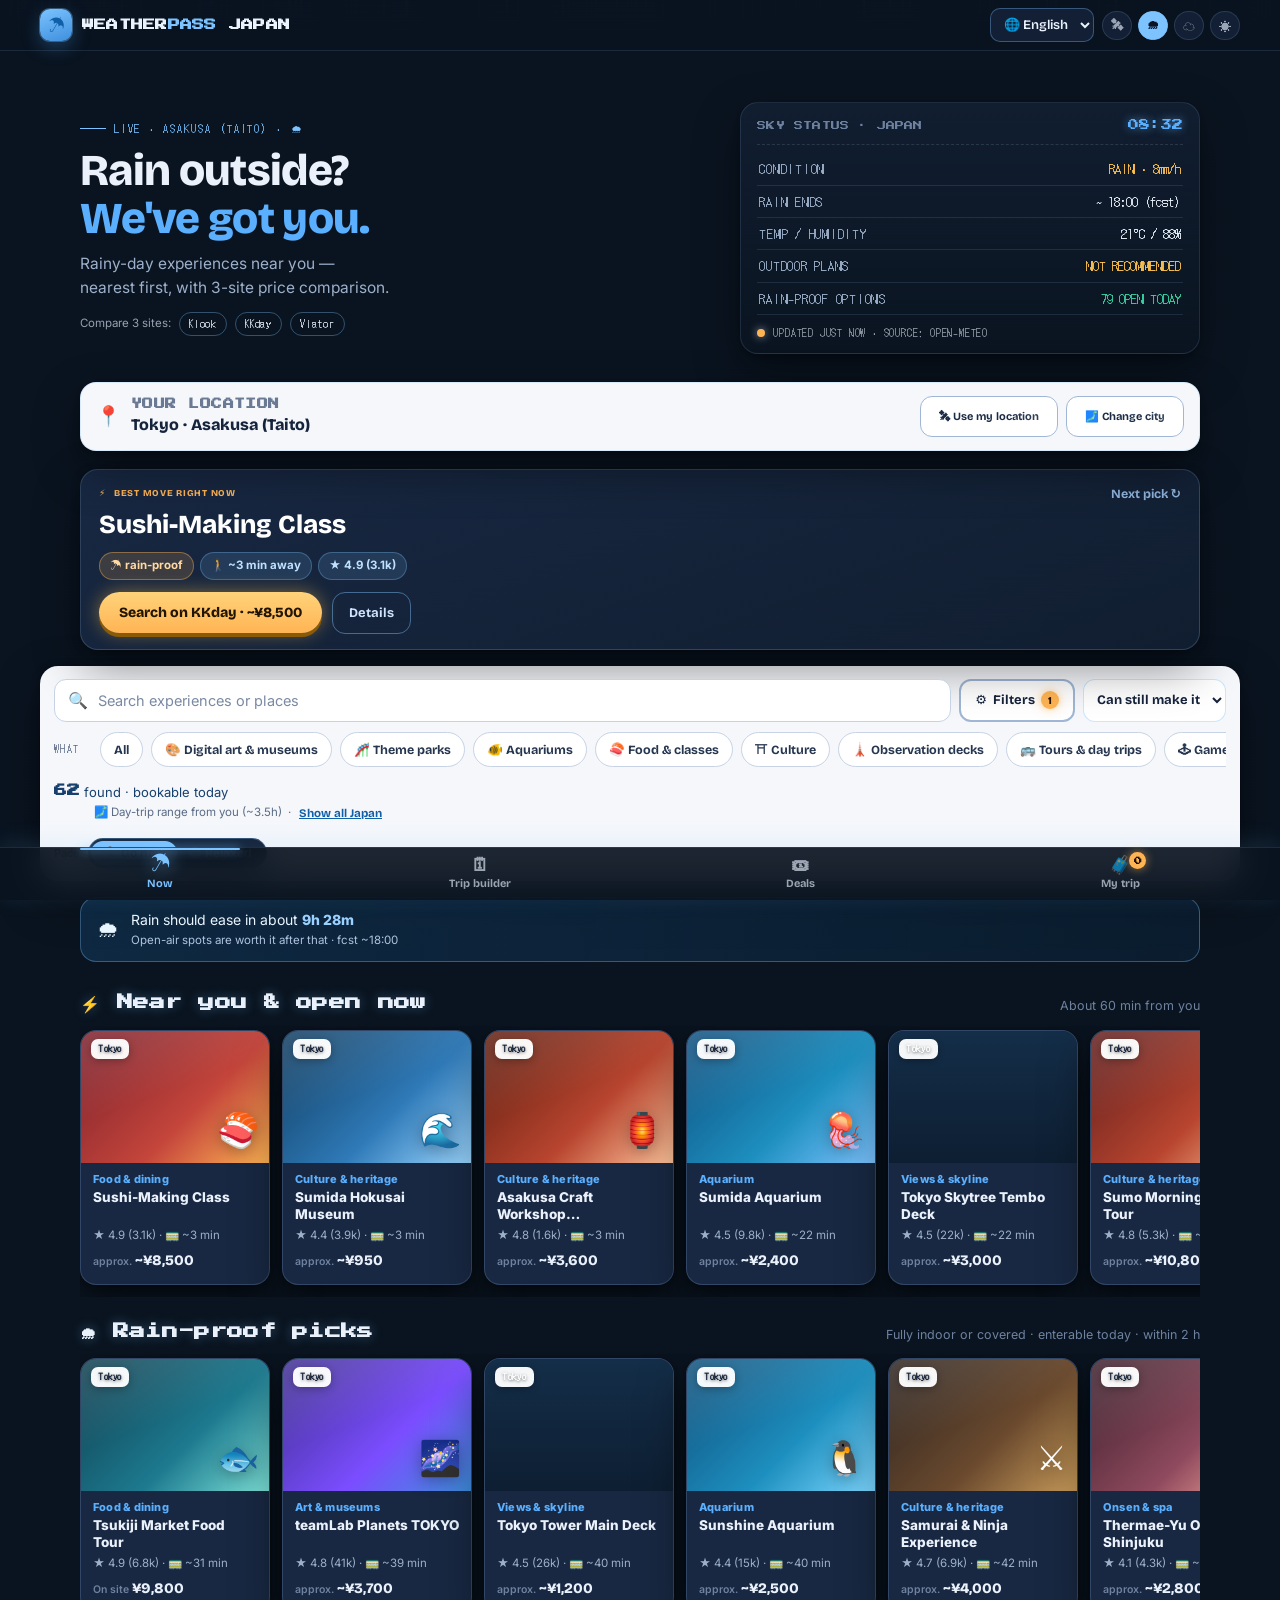
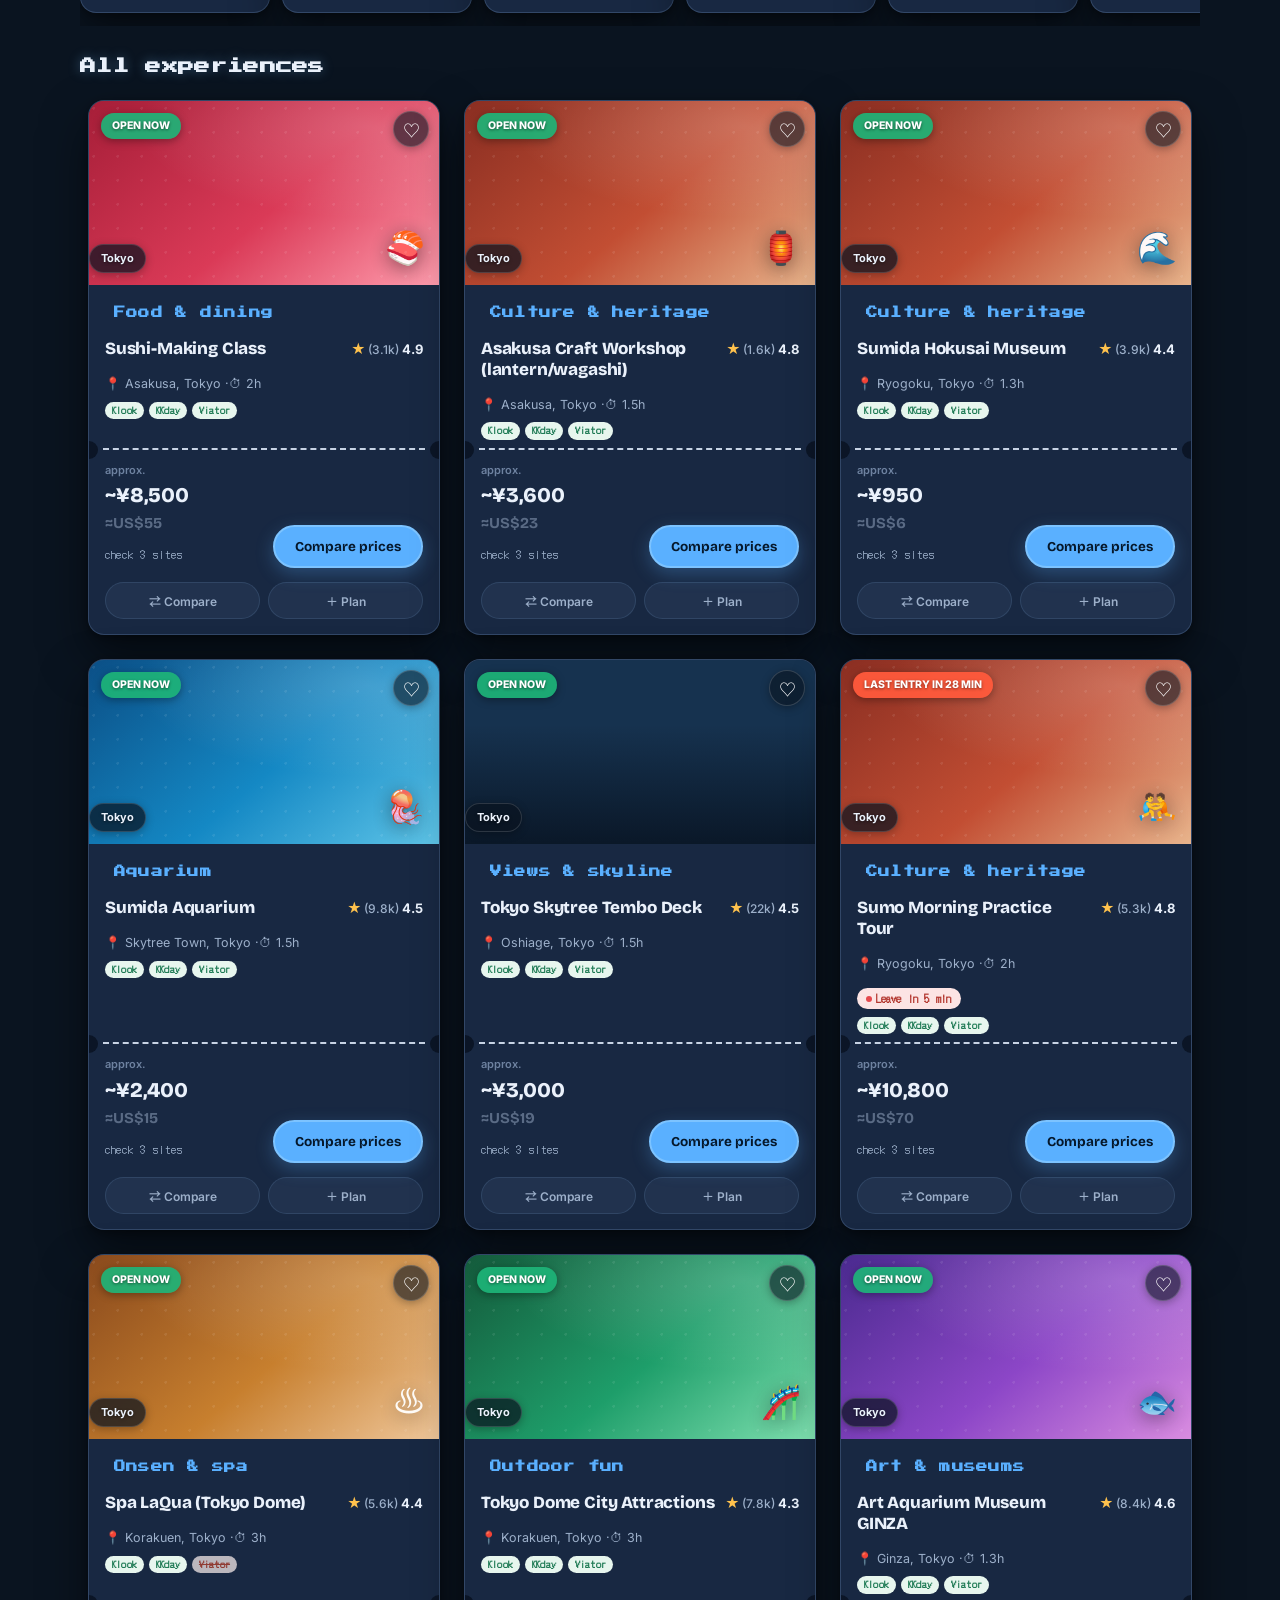
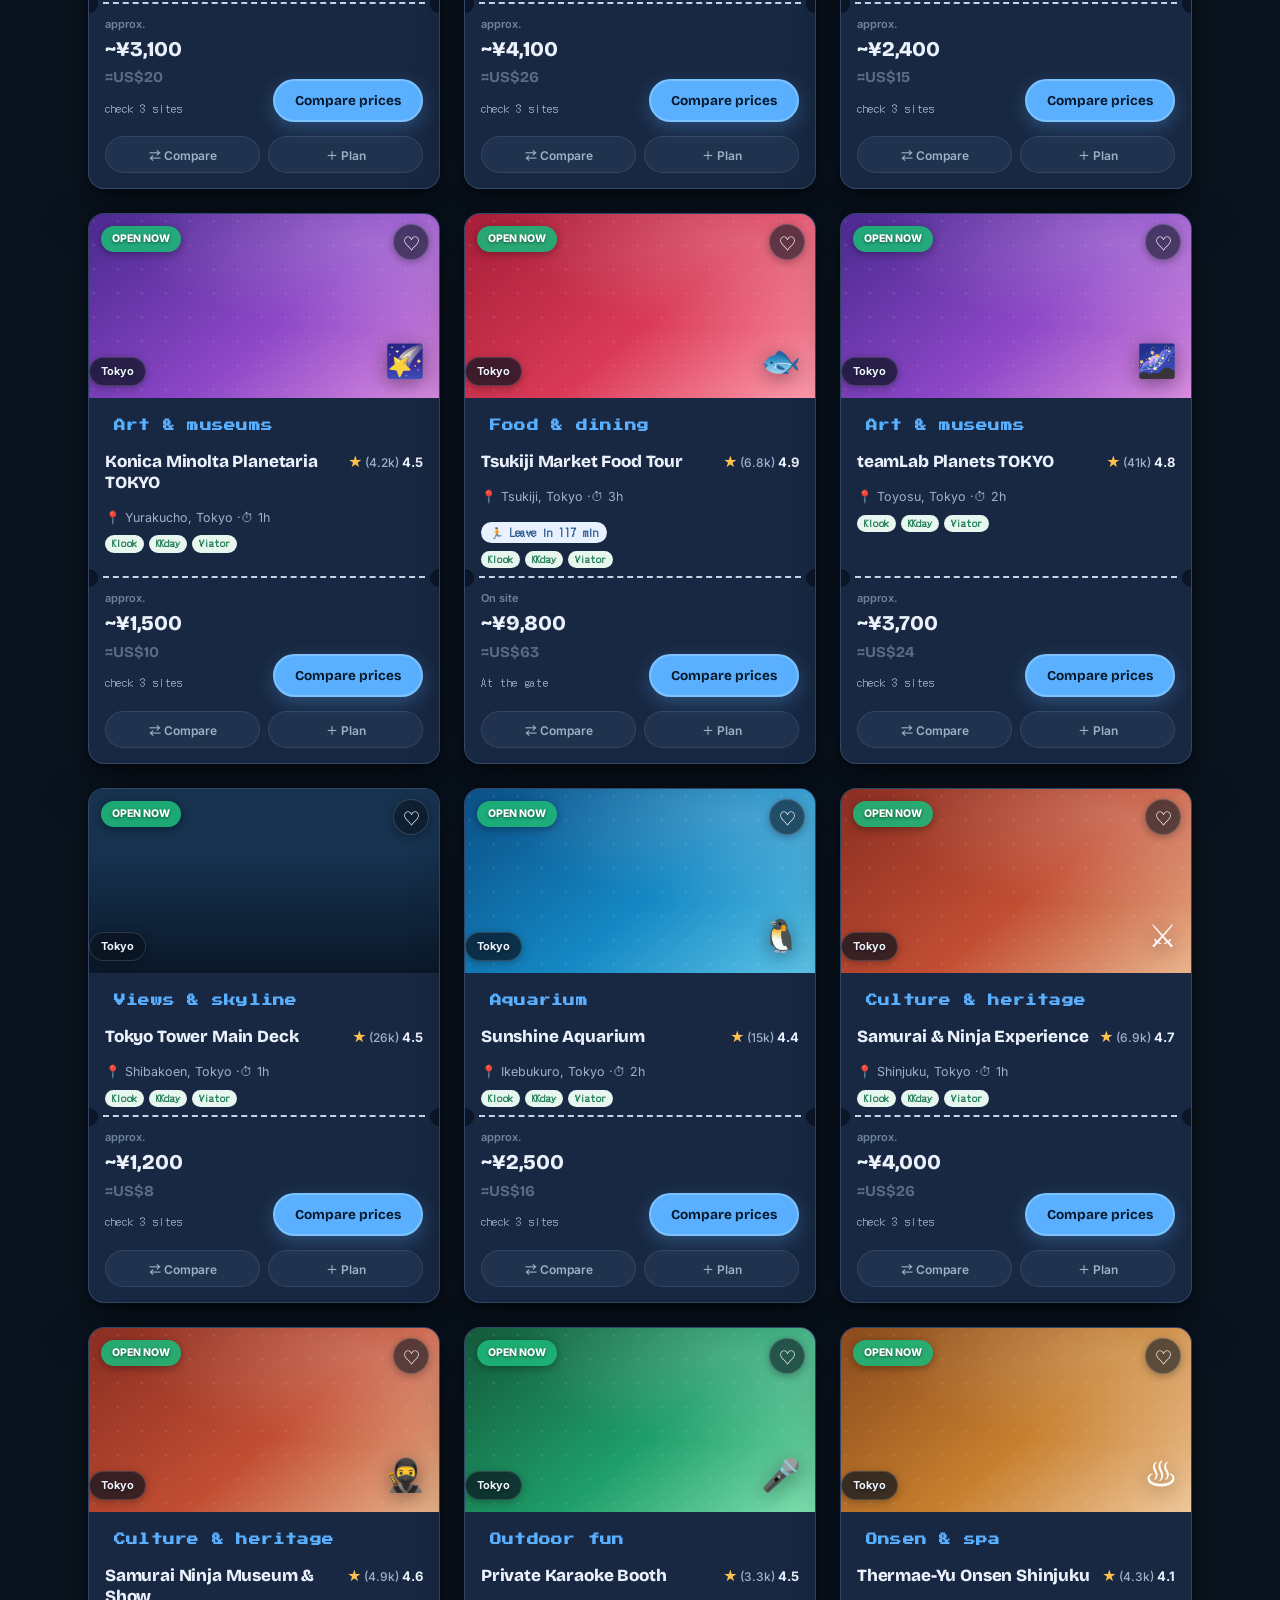
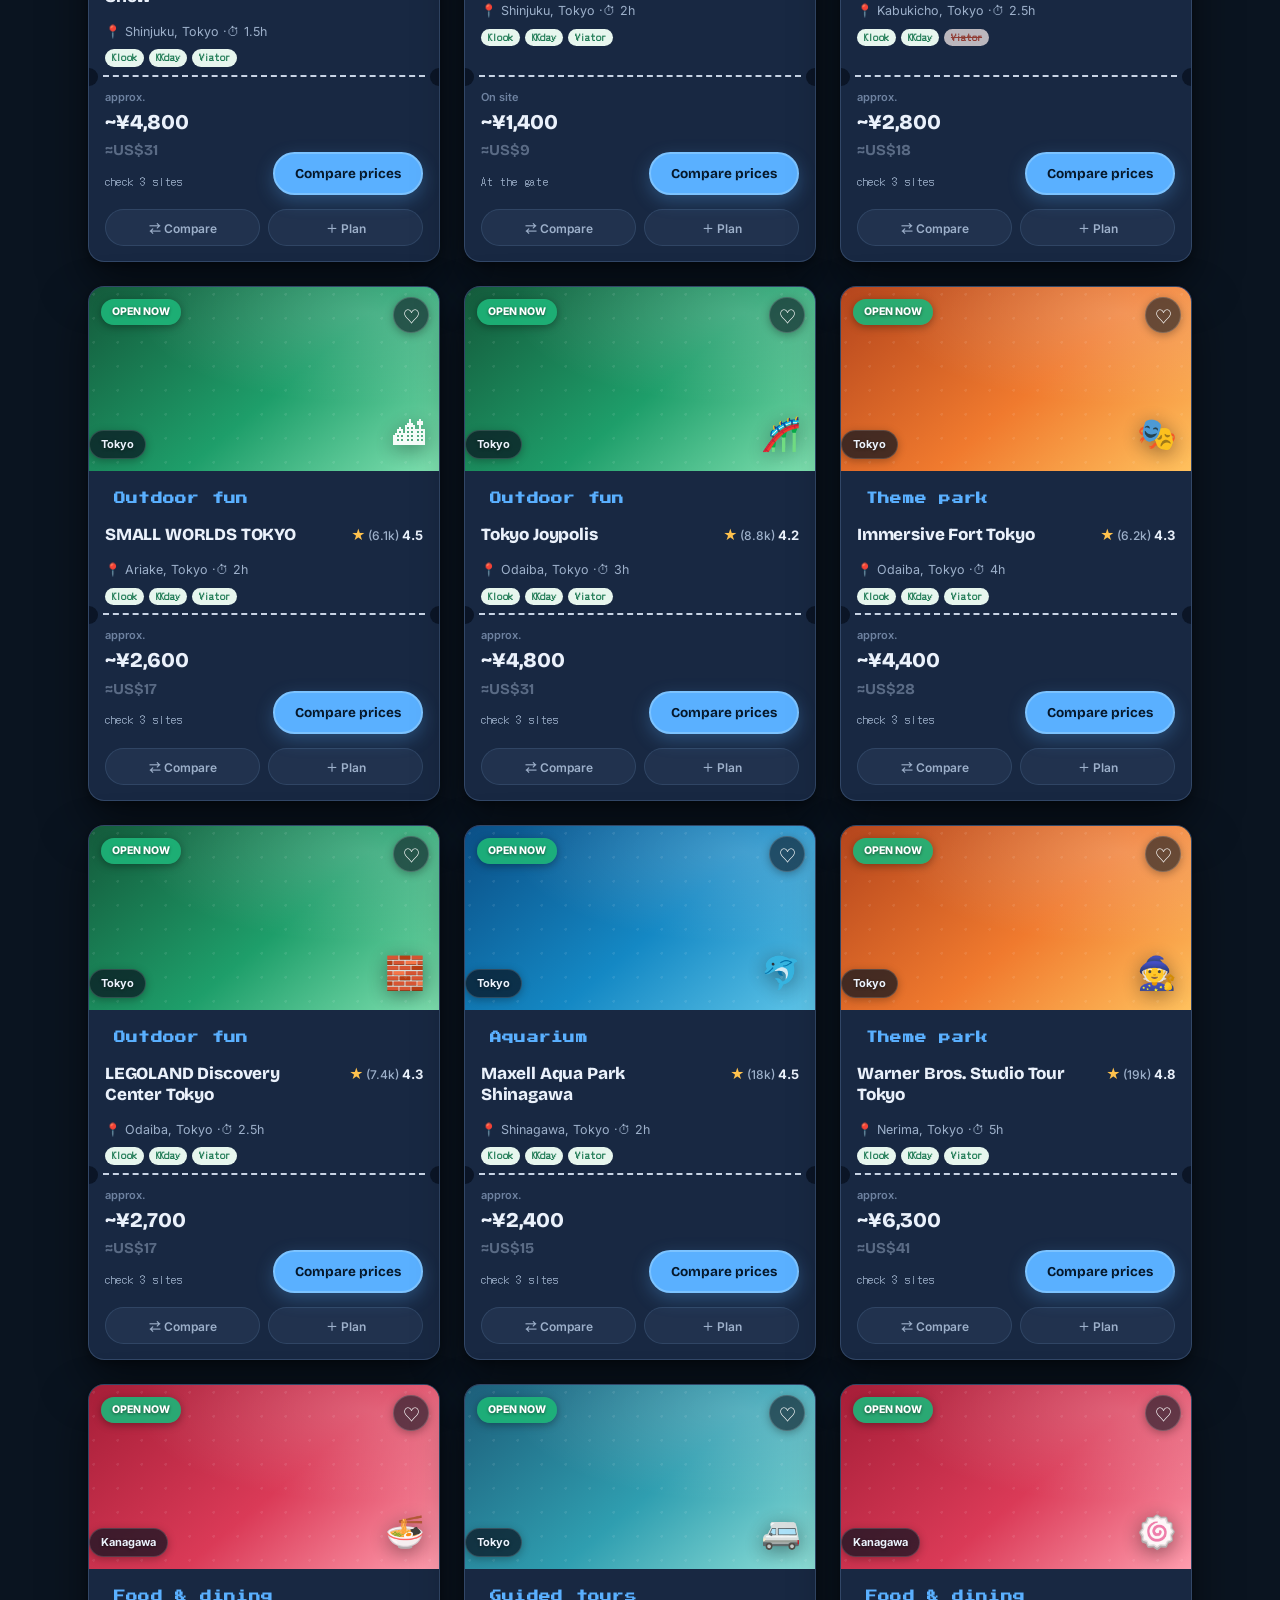
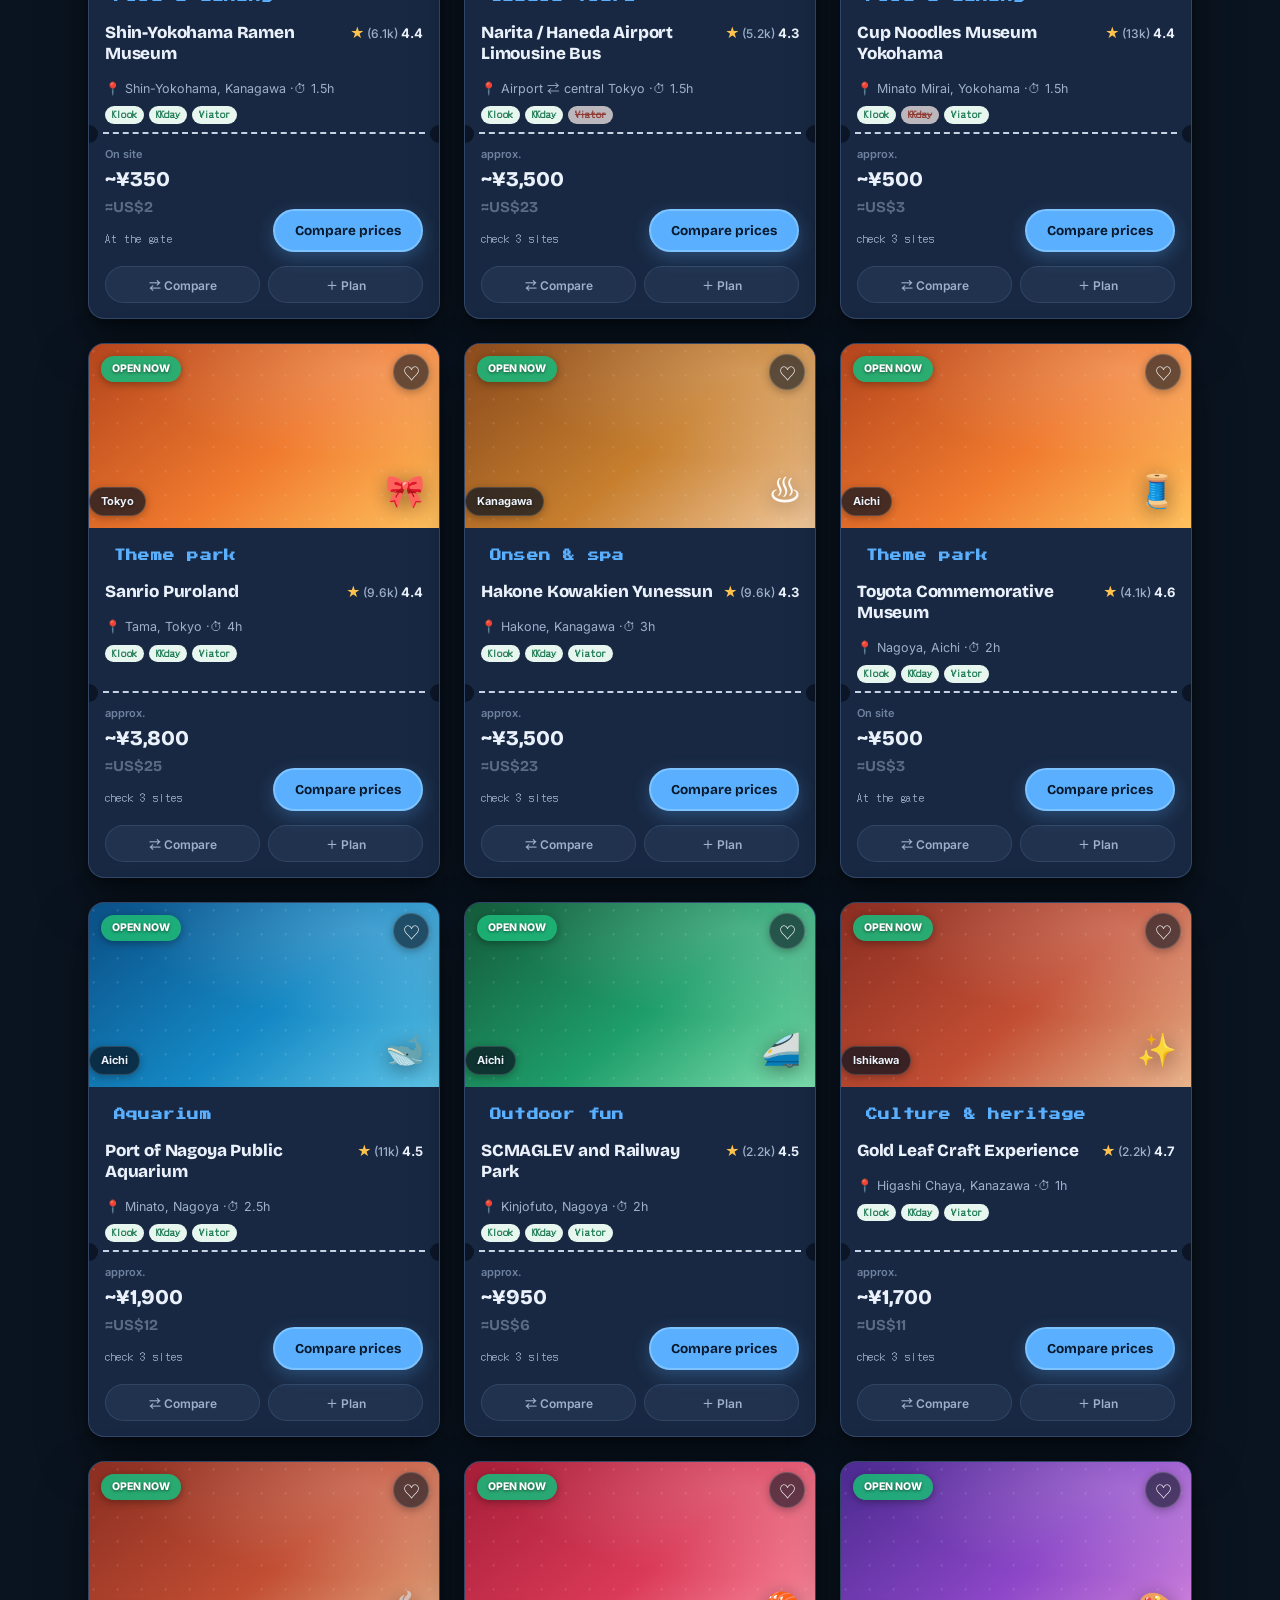
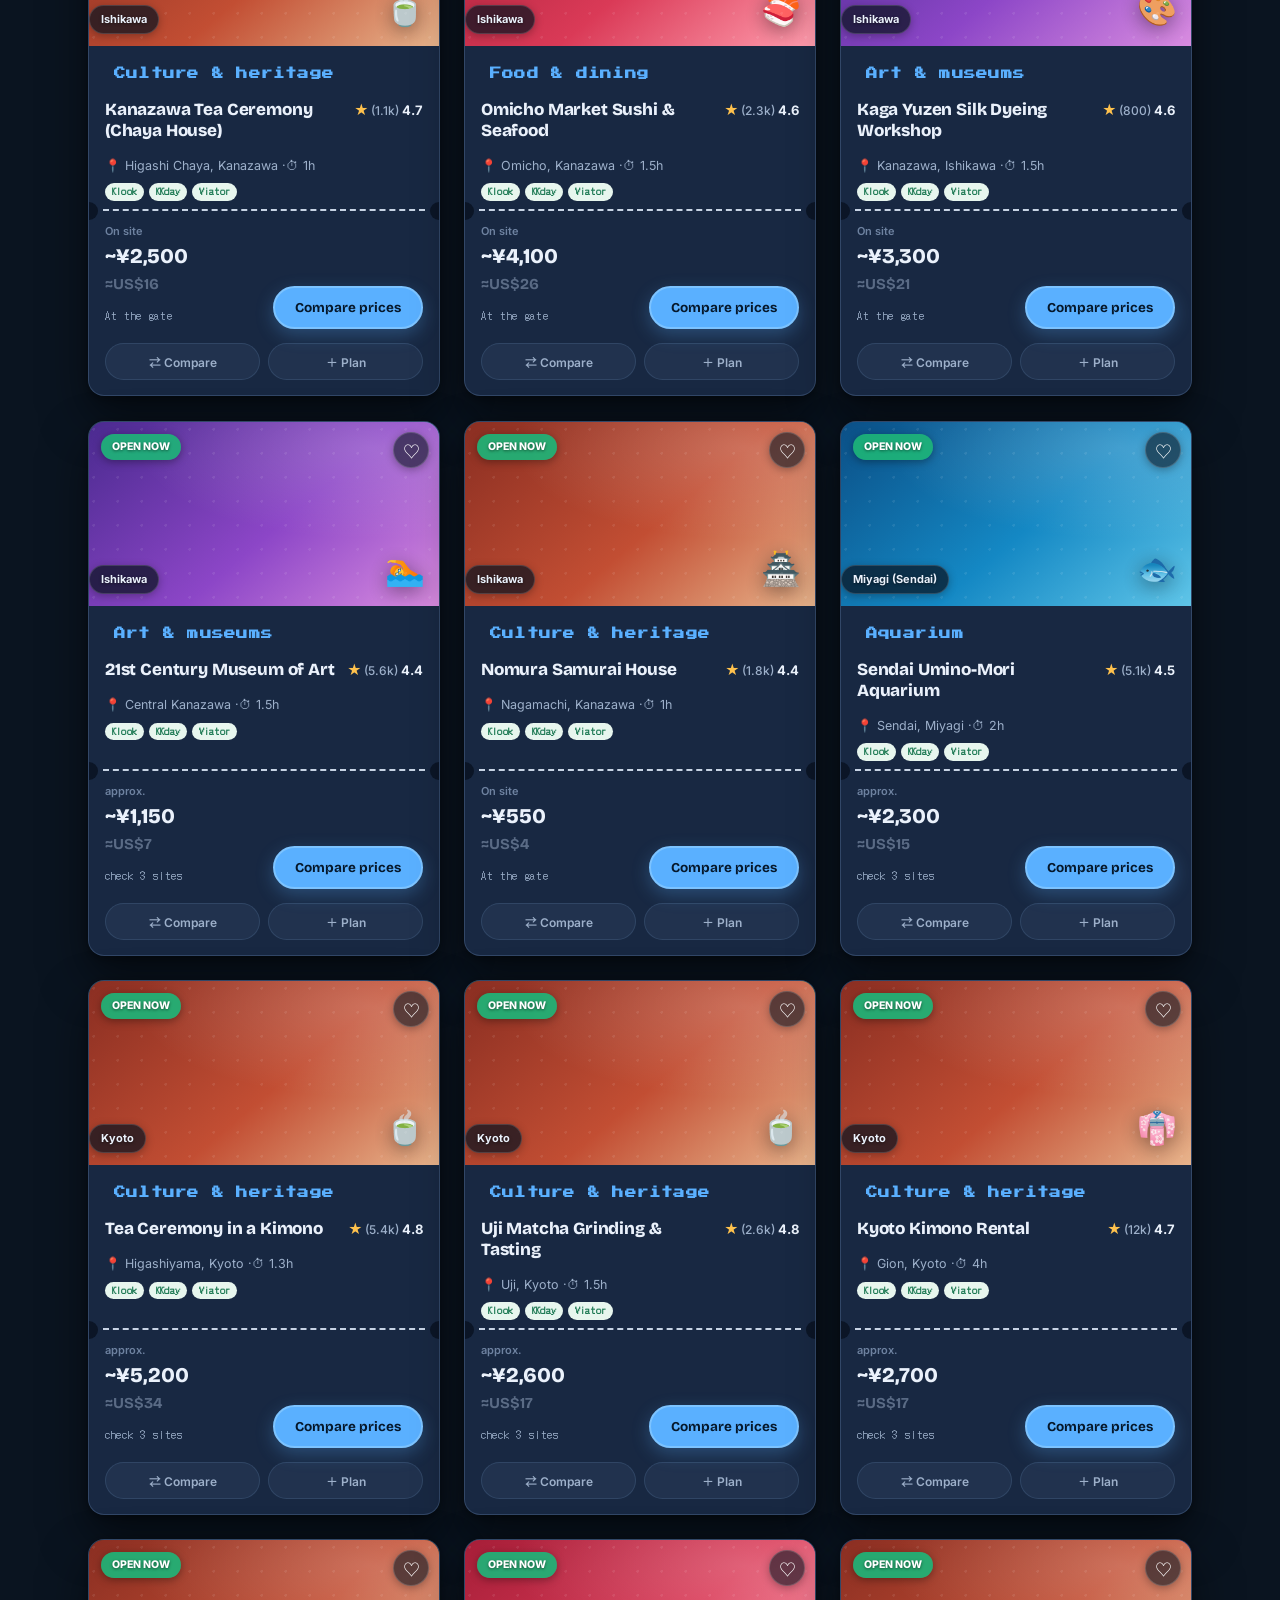
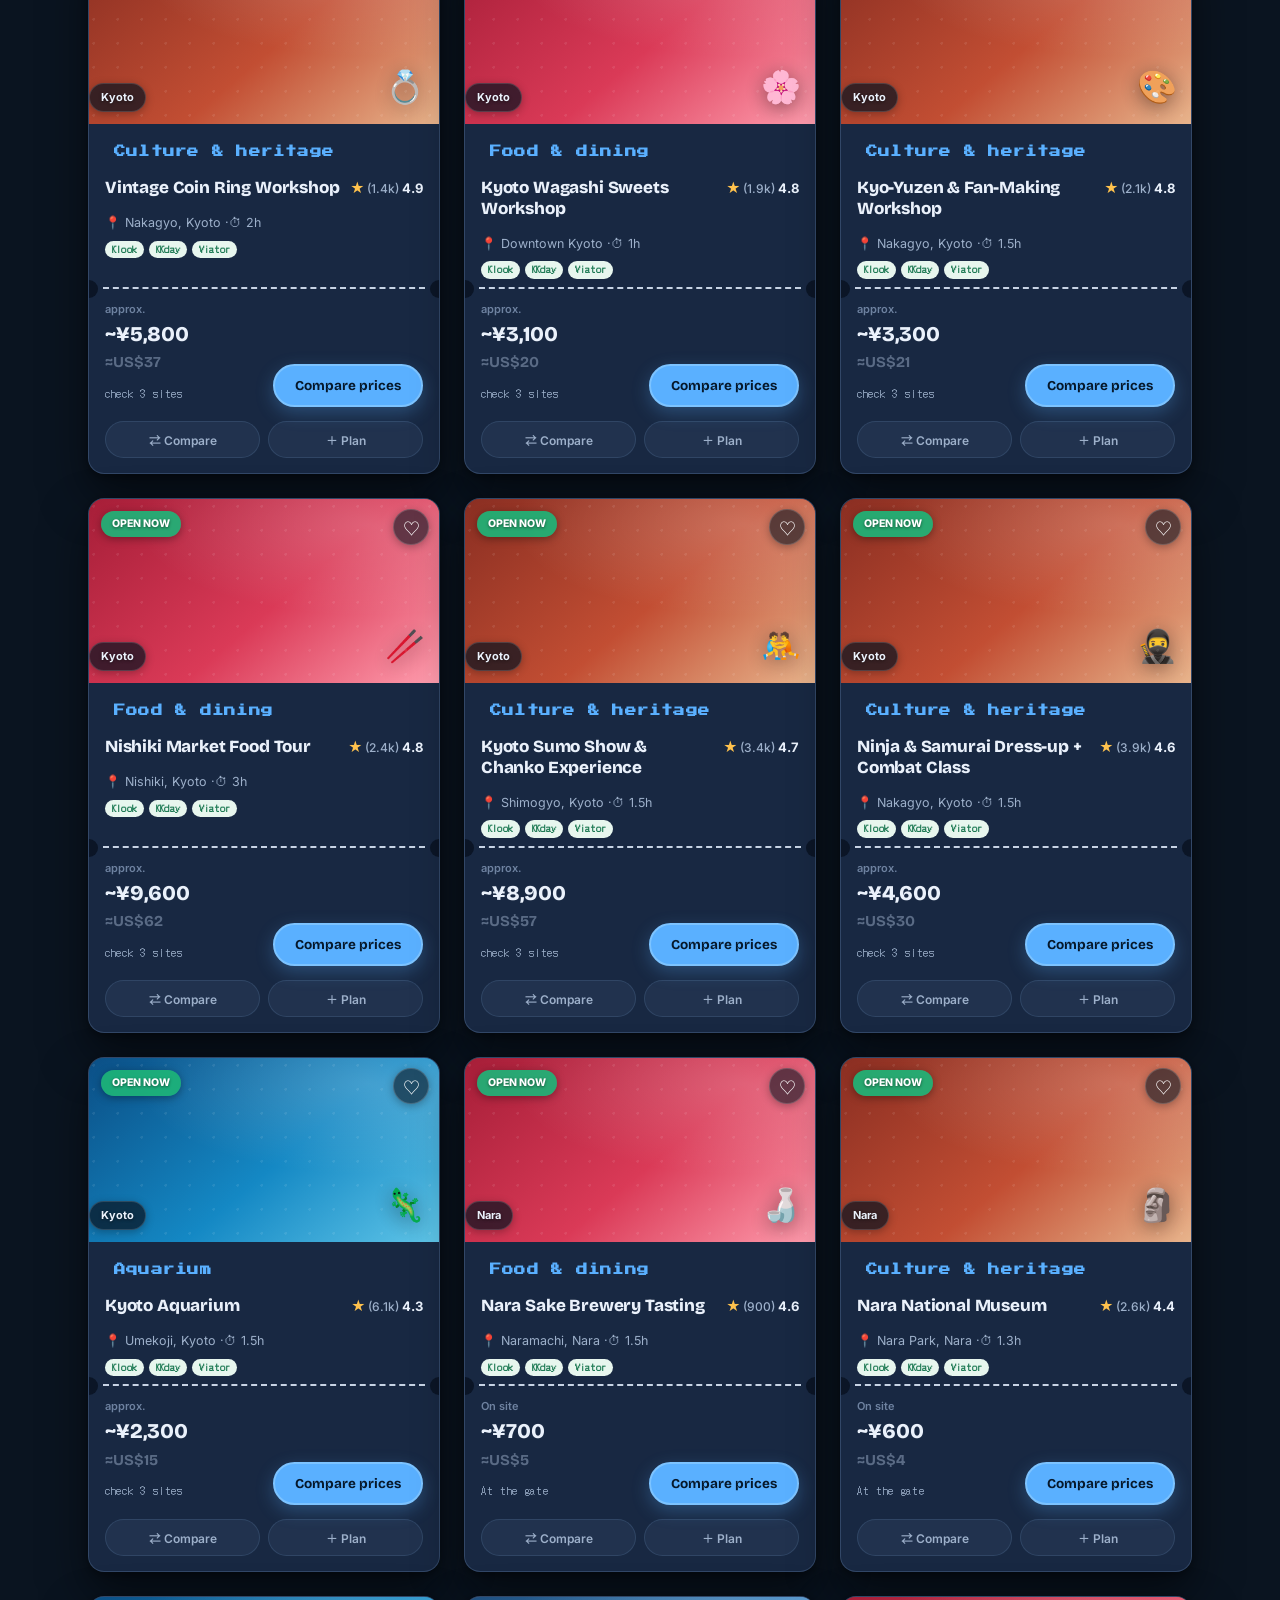
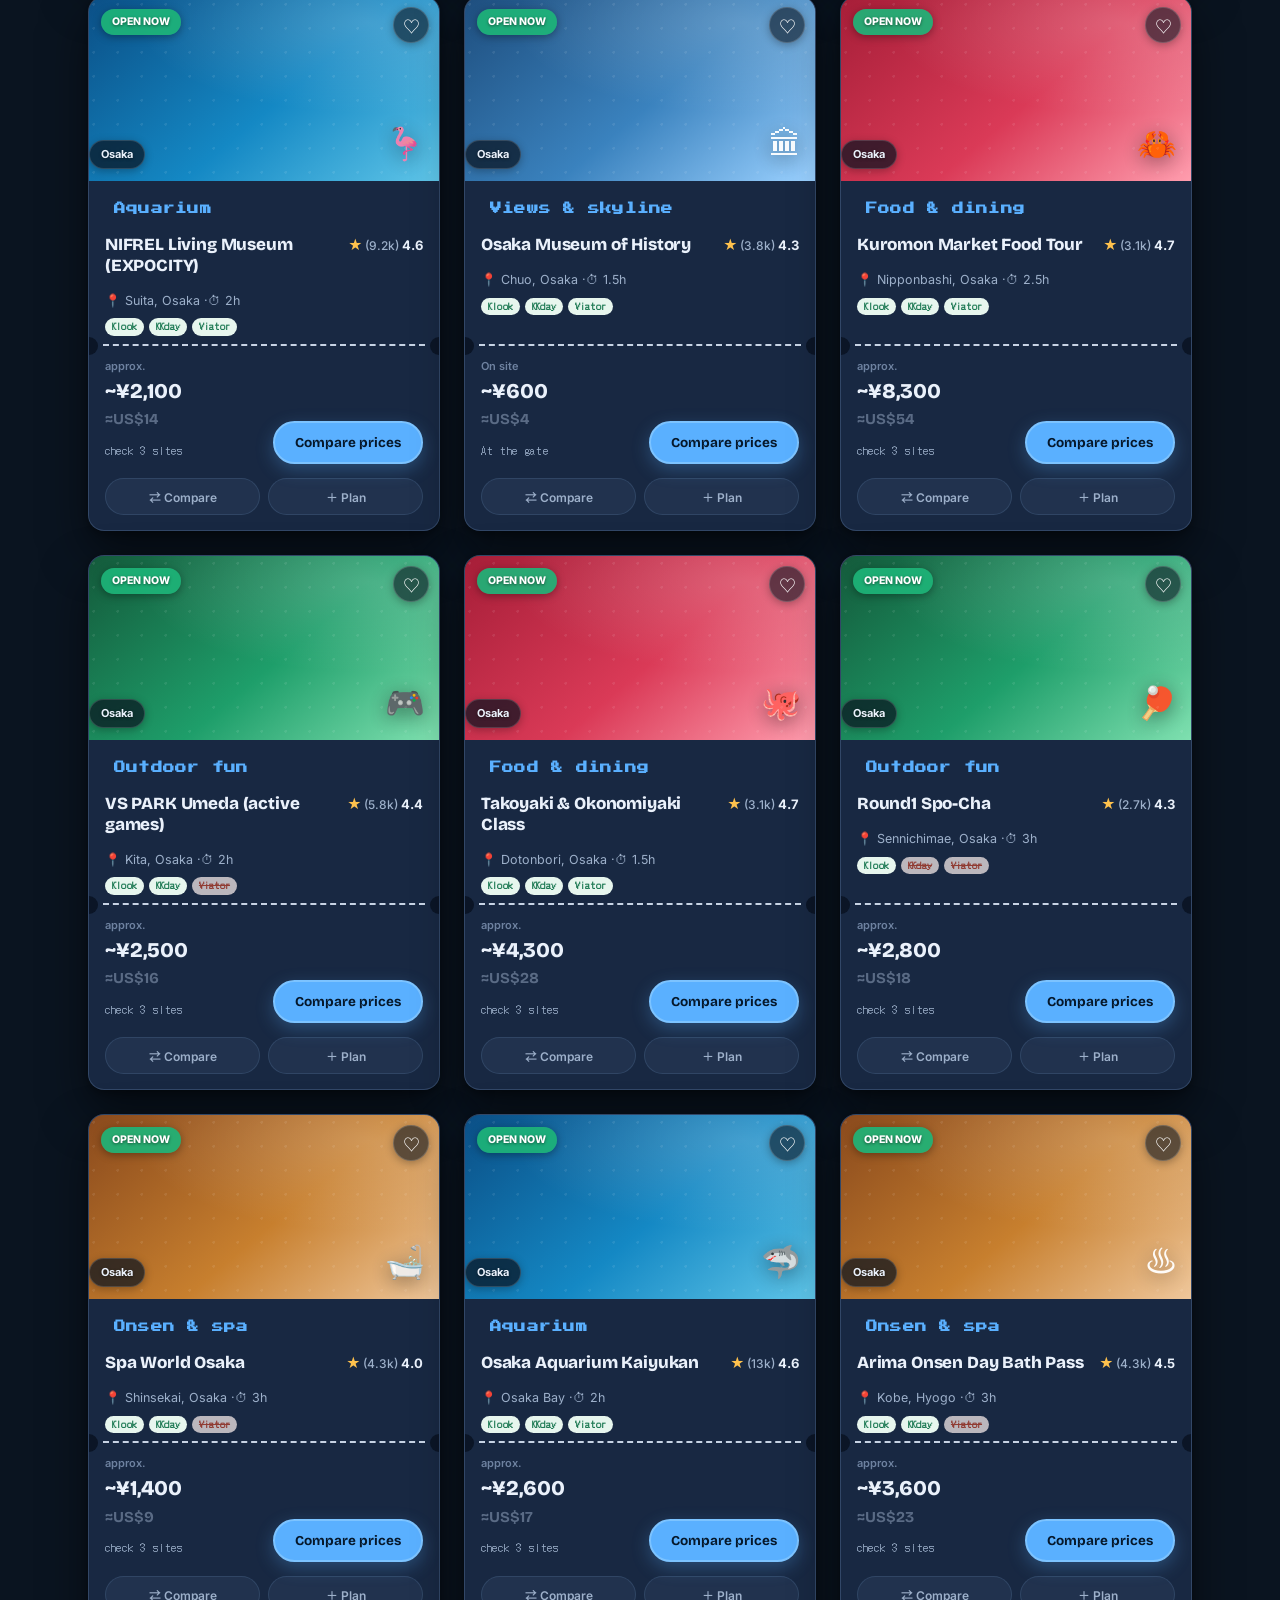
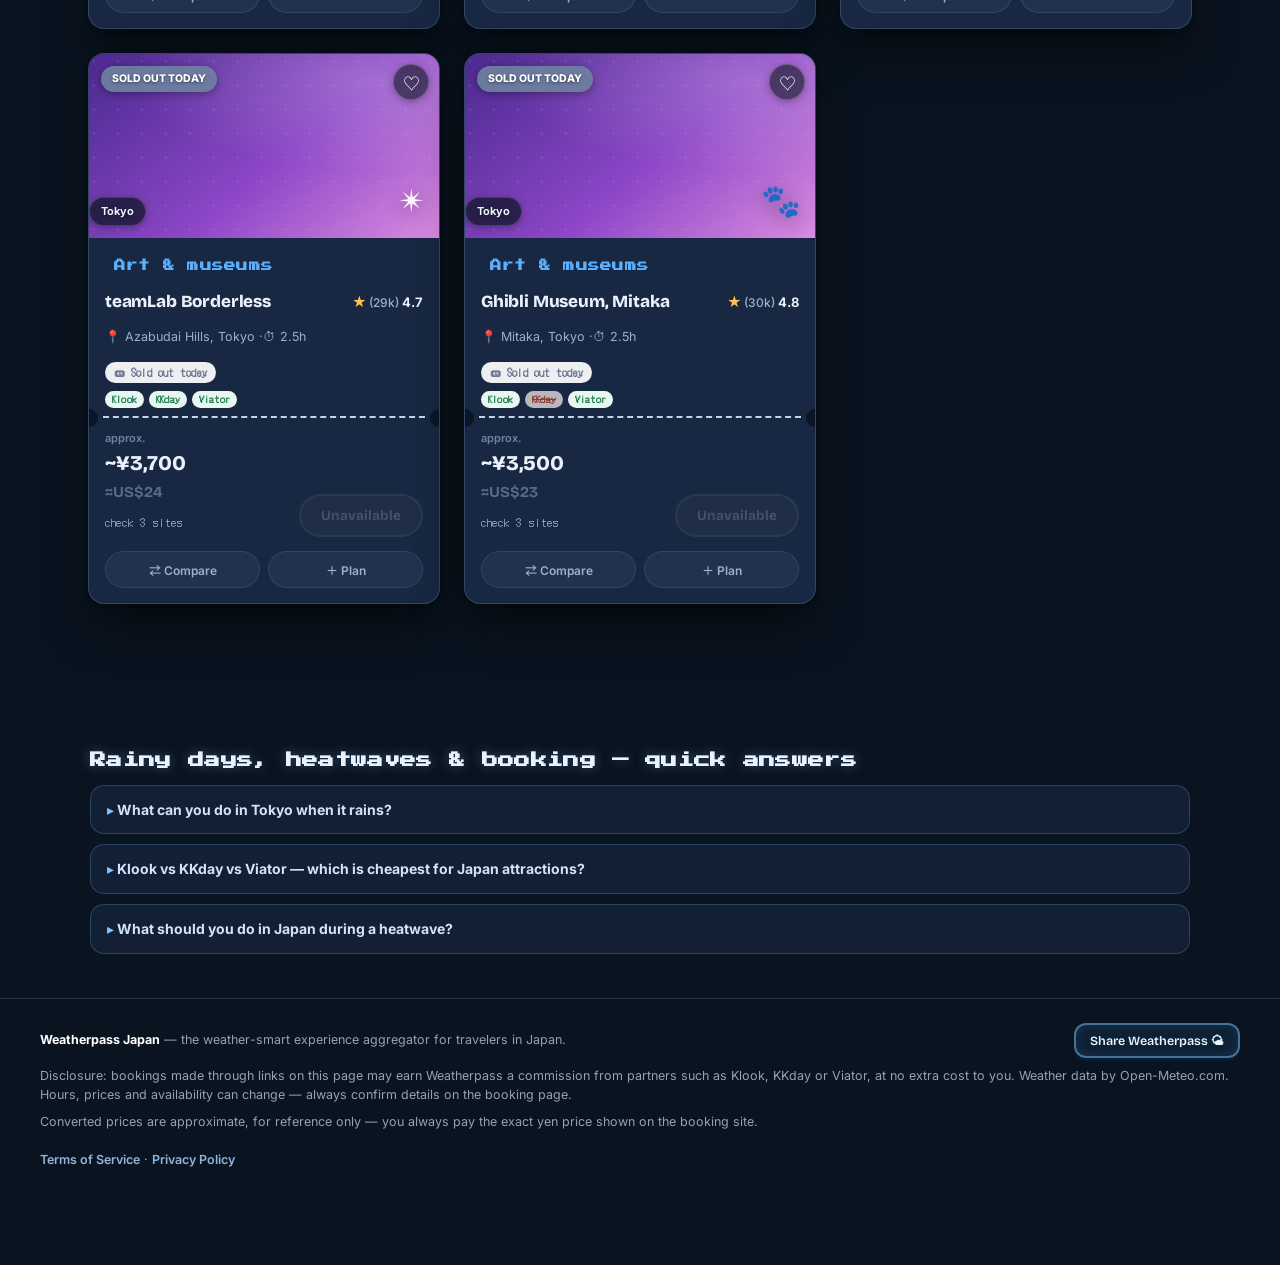
==== commit 893af750: "Rename weatherpass-japan-production (1).html to index.html" ====
--- a/index.html
+++ b/index.html
@@ -7,7 +7,7 @@
 <meta name="description" content="Raining in Tokyo? Heatwave in Osaka? WEATHERPASS reads the live sky and picks the plan: rain-proof museums, teamLab & aquariums when it pours, cool indoor escapes at 35°C, open-air icons under blue sky. Klook vs KKday vs Viator prices compared, sorted by how fast you can get there.">
 <meta name="robots" content="index,follow,max-image-preview:large,max-snippet:-1">
 <meta property="og:title" content="WEATHERPASS JAPAN — rain or shine, the best of Japan near you">
-<meta property="og:description" content="Live weather picks your plan: rain-proof, sunny-day or heatwave-cool experiences near you, best price across Klook, KKday & Viator.">
+<meta property="og:description" content="Live weather picks your plan: rain-proof, sunny-day or heatwave-cool experiences near you, prices compared across Klook, KKday & Viator.">
 <meta property="og:type" content="website">
 <meta property="og:site_name" content="WEATHERPASS JAPAN">
 <meta property="og:locale" content="en_US">
@@ -20,7 +20,7 @@
 <meta property="og:image:width" content="1200"><meta property="og:image:height" content="630"> -->
 <meta name="twitter:card" content="summary">
 <meta name="twitter:title" content="WEATHERPASS JAPAN — rain or shine, the best of Japan near you">
-<meta name="twitter:description" content="Live weather picks your plan. Rain-proof, heatwave-cool or open-air — best price across 3 booking sites, nearest first.">
+<meta name="twitter:description" content="Live weather picks your plan. Rain-proof, heatwave-cool or open-air — 3-site price comparison, nearest first.">
 <meta name="theme-color" content="#0B1526">
 <link rel="preconnect" href="https://api.open-meteo.com" crossorigin>
 <link rel="manifest" href='data:application/manifest+json,{"name":"WEATHERPASS JAPAN","short_name":"Weatherpass","display":"standalone","start_url":".","background_color":"%230B1526","theme_color":"%230B1526","icons":[{"src":"data:image/svg+xml,<svg xmlns=%27http://www.w3.org/2000/svg%27 viewBox=%270 0 100 100%27><rect width=%27100%27 height=%27100%27 rx=%2722%27 fill=%27%230B1526%27/><text x=%2750%27 y=%2768%27 font-size=%2758%27 text-anchor=%27middle%27>🌤</text></svg>","sizes":"any","type":"image/svg+xml"}]}'>
@@ -328,6 +328,14 @@
 
 /* ===== v6: itinerary timeline ===== */
 .itin-day{background:var(--paper);color:#15233B;border-radius:18px;padding:16px 18px;margin-bottom:14px;box-shadow:0 14px 40px rgba(3,9,20,.5)}
+.stay-card{background:#fff;border:1px solid #DCE5F0;border-radius:14px;padding:12px 14px;margin:10px 0 14px}
+.stay-head{font-weight:800;font-size:13px;color:#123;margin-bottom:8px}
+.stay-row{display:flex;align-items:center;gap:10px;padding:5px 0;border-top:1px dashed #E6EDF6;font-size:13px}
+.stay-row:first-of-type{border-top:0}
+.stay-town{font-weight:700;flex:1;min-width:0}
+.stay-n{font-weight:800;color:#0F5FA8;white-space:nowrap}
+.stay-days{color:#5A6B85;font-size:11.5px;white-space:nowrap}
+.stay-note{font-size:11px;color:#5A6B85;margin-top:8px;line-height:1.5}
 .itin-day-head{display:flex;justify-content:space-between;align-items:center;gap:10px;flex-wrap:wrap;border-bottom:2px dashed #C7D3E4;padding-bottom:10px;margin-bottom:4px}
 .itin-day-head h3{font-family:var(--font-display);font-weight:800;font-size:17px}
 .transfer{display:inline-flex;gap:6px;align-items:center;background:#FFF3E0;color:#8F5A04;font-weight:700;font-size:12px;border-radius:999px;padding:6px 12px;margin:6px 0 4px}
@@ -1955,7 +1963,7 @@
   <div style="max-width:720px;margin:40px auto;padding:0 20px;color:#EAF2FC;font-family:sans-serif">
     <h1>WEATHERPASS JAPAN — rain or shine, the best of Japan near you</h1>
     <p>Japan's weather-smart experience finder. When it rains we surface rain-proof museums, teamLab, aquariums and onsen; in a heatwave, cool air-conditioned escapes; under blue sky, the open-air icons — always comparing prices across <a href="https://www.klook.com" rel="nofollow">Klook</a>, <a href="https://www.kkday.com" rel="nofollow">KKday</a> and <a href="https://www.viator.com" rel="nofollow">Viator</a>, sorted by travel time from where you stand. Please enable JavaScript to use the live app.</p>
-    <p lang="ja">雨の日も猛暑日も。ライブ天気で近くの最適な体験を提案し、Klook・KKday・Viatorの3社最安値を比較します。ご利用にはJavaScriptを有効にしてください。</p>
+    <p lang="ja">雨の日も猛暑日も。ライブ天気で近くの最適な体験を提案し、Klook・KKday・Viatorの3社価格を比較します。ご利用にはJavaScriptを有効にしてください。</p>
   </div>
 </noscript>
 
@@ -2211,7 +2219,7 @@
   <details><summary data-faq="q1">What can you do in Tokyo when it rains?</summary>
     <p data-faq="a1">Plenty — Tokyo is one of the best rainy-day cities in the world. Fully indoor picks like teamLab Planets, Sumida Aquarium, the Sumida Hokusai Museum, sushi-making classes and covered shopping streets all run rain or shine. WEATHERPASS reads the live forecast, shows only what's still open and reachable today, and compares Klook, KKday and Viator so you book the lowest price.</p></details>
   <details><summary data-faq="q2">Klook vs KKday vs Viator — which is cheapest for Japan attractions?</summary>
-    <p data-faq="a2">It changes per venue and per day: each site runs its own promotions, and the cheapest one for teamLab is often not the cheapest for Tokyo Skytree. That's why we show all three prices side-by-side for every experience and highlight today's lowest — typically saving 10–35% versus booking on the first site you open.</p></details>
+    <p data-faq="a2">It changes per venue and per day: each site runs its own promotions, and the cheapest one for teamLab is often not the cheapest for Tokyo Skytree. That's why every experience links straight to all three, so you can open them side by side and compare before you book, instead of taking the first price you see.</p></details>
   <details><summary data-faq="q3">What should you do in Japan during a heatwave?</summary>
     <p data-faq="a3">When it's 33–38°C, treat the heat like rain: go fully indoor and air-conditioned. Digital-art museums, aquariums, indoor food classes and spa complexes are the classic escapes. WEATHERPASS switches to heatwave mode automatically above 30°C and puts cool indoor experiences first, sorted by how fast you can get out of the sun.</p></details>
 </section>
@@ -2253,7 +2261,12 @@
         <div class="wz-chips">
           <button class="chip heart" id="wishChip" aria-pressed="false">♥ <span data-i18n="wishOnly"></span> <span id="wishCount"></span></button>
           <button class="chip wxonly" id="idOnlyChip" aria-pressed="false"><span data-i18n="idOnlyChip"></span></button>
-        </div></div>
+        </div>
+        <!-- "Identity-OK" could be switched on but nothing ever set state.idFlags, so the
+             filter silently matched everything. These chips are what it always needed. -->
+        <div class="wz-chips" id="idFlagRow" style="margin-top:6px"></div>
+        <div class="flt-note" data-i18n="idHint" style="margin-top:4px"></div>
+        </div>
     </div>
     <div class="flt-note" data-i18n="estNote"></div>
     <div class="flt-foot">
@@ -2417,7 +2430,7 @@
   nomuraHouse:"https://www.nomurake.com/",
   naraMuseum:"https://www.narahaku.go.jp/",
   osakaMuseum:"https://www.osakamushis.jp/",
-  yamadera:"https://www.rissyakuji.jp/",
+  yamadera:"https://rissyakuji.jp/",
   mojiko:"https://www.mojiko.info/",
   tomonoura:"https://www.tomonoura.jp/",
   farmTomita:"https://www.farm-tomita.co.jp/",
@@ -2452,6 +2465,8 @@
     "zh-Hans":"Klook、KKday、Viator 均未销售。请于现场窗口或官方网站购买（显示为现场参考价）。",
     ko:"Klook·KKday·Viator에서는 판매하지 않습니다. 현장 매표소나 공식 사이트에서 구매하세요(표시는 현장 기준 요금)."},
   gate:{ja:"現地窓口",en:"At the gate","zh-Hant":"現場窗口","zh-Hans":"现场窗口",ko:"현장 매표소"},
+  /* shrines, port towns and market streets charge nothing — "¥0 at the gate" reads like a bug */
+  free:{ja:"無料",en:"Free","zh-Hant":"免費","zh-Hans":"免费",ko:"무료"},
   site:{ja:"公式サイトを見る",en:"Official site","zh-Hant":"官方網站","zh-Hans":"官方网站",ko:"공식 사이트"},
   /* the OTAs open in the traveller's own language; a venue's own site usually does not,
      so say so before they tap rather than dropping them into Japanese */
@@ -2826,8 +2841,8 @@
  {en:"teamLab Forest Fukuoka",ja:"チームラボフォレスト 福岡","zh-Hant":"teamLab Forest 福岡","zh-Hans":"teamLab Forest 福冈",ko:"팀랩 포레스트 후쿠오카"},
  {en:"E·ZO Fukuoka, Hakata Bay",ja:"福岡・E・ZO FUKUOKA","zh-Hant":"福岡・E·ZO","zh-Hans":"福冈・E·ZO",ko:"후쿠오카 E·ZO"},
  {en:"A glowing digital forest you catch creatures in — next to the baseball dome.",ja:"光る森で生きものを捕まえるデジタル空間。ドーム球場のすぐ隣。","zh-Hant":"在發光的數位森林裡捕捉生物，就在棒球巨蛋旁。","zh-Hans":"在发光的数字森林里捕捉生物，就在棒球巨蛋旁。",ko:"빛나는 디지털 숲에서 생물을 잡는 체험. 야구 돔 바로 옆."});
-A("yatai","fukuoka","food","cov","🏮",33.5898,130.3986,{k:9500,d:9000,v:8800},4.8,3300,"21:00","18:30",150,0,0,"today","bfFoodie","linear-gradient(135deg,#5E0F0F,#B8281D 60%,#FFB47C)",
- {en:"Hakata Yatai Night Food Tour",ja:"博多屋台はしごツアー","zh-Hant":"博多屋台美食夜遊","zh-Hans":"博多屋台美食夜游",ko:"하카타 야타이 나이트 투어"},
+A("yatai","fukuoka","food","cov","🏮",33.5898,130.3986,{k:3000,d:3000,v:3000},4.8,3300,"21:00","18:30",150,0,0,"today","bfFoodie","linear-gradient(135deg,#5E0F0F,#B8281D 60%,#FFB47C)",
+ {en:"Hakata Yatai Food Stalls",ja:"博多の屋台","zh-Hant":"博多屋台","zh-Hans":"博多屋台",ko:"하카타 야타이"},
  {en:"Nakasu, Fukuoka",ja:"福岡・中洲","zh-Hant":"福岡・中洲","zh-Hans":"福冈・中洲",ko:"후쿠오카 나카스"},
  {en:"Bar-hop Fukuoka's riverside food stalls like a local.",ja:"川沿いの屋台を地元流にはしご。","zh-Hant":"像在地人一樣逛遍河邊屋台。","zh-Hans":"像本地人一样逛遍河边屋台。",ko:"강변 포장마차를 현지인처럼 순회."});
 A("ryukyuGlass","okinawa","culture","in","🫙",26.0940,127.6850,{k:2200,d:2000,v:2500},4.6,2600,"17:00","16:00",45,0,0,"today","bfCouple","linear-gradient(135deg,#0A3D5E,#14A8B8 60%,#9BF0FF)",
@@ -3056,8 +3071,8 @@
  {en:"Kamogawa Sea World",ja:"鴨川シーワールド","zh-Hant":"鴨川海洋世界","zh-Hans":"鸭川海洋世界",ko:"가모가와 씨월드"},
  {en:"Kamogawa, Chiba",ja:"千葉・鴨川","zh-Hant":"千葉・鴨川","zh-Hans":"千叶・鸭川",ko:"지바 가모가와"},
  {en:"Killer-whale performances by the Pacific — Chiba's biggest marine park, easy from Tokyo.",ja:"太平洋を望むシャチのパフォーマンス。東京から行ける千葉最大の海の公園。","zh-Hant":"面向太平洋的虎鯨表演，千葉最大海洋公園，從東京可達。","zh-Hans":"面向太平洋的虎鲸表演，千叶最大海洋公园，从东京可达。",ko:"태평양을 배경으로 한 범고래 쇼. 도쿄에서 갈 수 있는 지바 최대 해양공원."});
-A("naritasan","chiba","culture","out","⛩",35.7863,140.3181,{k:2600,d:2500,v:2900},4.6,5400,"16:00","15:00",150,0,1,"today","bfCulture","linear-gradient(135deg,#5A3A1E,#9E6B3A 55%,#E8C89A)",
- {en:"Naritasan Shinshoji Temple Tour",ja:"成田山新勝寺 参拝ツアー","zh-Hant":"成田山新勝寺參拜行程","zh-Hans":"成田山新胜寺参拜行程",ko:"나리타산 신쇼지 참배 투어"},
+A("naritasan","chiba","culture","out","⛩",35.7863,140.3181,{k:0,d:0,v:0},4.6,5400,"16:00","15:00",150,0,1,"today","bfCulture","linear-gradient(135deg,#5A3A1E,#9E6B3A 55%,#E8C89A)",
+ {en:"Naritasan Shinshoji Temple",ja:"成田山新勝寺","zh-Hant":"成田山新勝寺","zh-Hans":"成田山新胜寺",ko:"나리타산 신쇼지"},
  {en:"Narita, Chiba",ja:"千葉・成田","zh-Hant":"千葉・成田","zh-Hans":"千叶・成田",ko:"지바 나리타"},
  {en:"A 1,000-year-old temple and its eel-lined approach — a classic first or last stop near the airport.",ja:"千年の古刹と、うなぎ店が並ぶ表参道。空港近く、旅の最初か最後に。","zh-Hant":"千年古剎與鰻魚店林立的表參道，鄰近機場，適合行程首尾。","zh-Hans":"千年古刹与鳗鱼店林立的表参道，邻近机场，适合行程首尾。",ko:"천년 고찰과 장어집이 늘어선 참배길. 공항 근처, 여행의 처음이나 끝에."});
 A("motherFarm","chiba","play","out","🐑",35.2256,139.9668,{k:1800,d:1700,v:2100},4.4,4300,"16:30","15:30",240,0,1,"today","bfFamily","linear-gradient(135deg,#2E7D46,#6ABF6E 55%,#D7F0C0)",
@@ -3084,11 +3099,11 @@
  {en:"Mazda Museum Factory Tour",ja:"マツダミュージアム 工場見学","zh-Hant":"馬自達博物館工廠參觀","zh-Hans":"马自达博物馆工厂参观",ko:"마쓰다 뮤지엄 공장 견학"},
  {en:"Fuchu, Hiroshima",ja:"広島・府中","zh-Hant":"廣島・府中","zh-Hans":"广岛・府中",ko:"히로시마 후추"},
  {en:"Rotary-engine history and a working assembly line — a free, reservation-only look inside a car giant.",ja:"ロータリーの歴史と稼働中の組立ライン。無料・予約制で覗く自動車工場。","zh-Hant":"轉子引擎歷史與運轉中的組裝線，免費預約制參觀汽車工廠。","zh-Hans":"转子引擎历史与运转中的组装线，免费预约制参观汽车工厂。",ko:"로터리 엔진 역사와 가동 중인 조립 라인. 무료·예약제 자동차 공장 견학."});
-A("nomuraHouse","ishikawa","culture","in","🏯",36.5686,136.6520,{k:1200,d:1100,v:1400},4.4,1800,"17:00","16:30",60,0,0,"today","bfCulture","linear-gradient(135deg,#5A4630,#9E7E52 55%,#E8CFA6)",
+A("nomuraHouse","ishikawa","culture","in","🏯",36.5686,136.6520,{k:550,d:550,v:550},4.4,1800,"17:00","16:30",60,0,0,"today","bfCulture","linear-gradient(135deg,#5A4630,#9E7E52 55%,#E8CFA6)",
  {en:"Nomura Samurai House",ja:"武家屋敷跡 野村家","zh-Hant":"武家屋敷 野村家","zh-Hans":"武家屋敷 野村家",ko:"노무라 사무라이 저택"},
  {en:"Nagamachi, Kanazawa",ja:"金沢・長町","zh-Hant":"金澤・長町","zh-Hans":"金泽・长町",ko:"가나자와 나가마치"},
  {en:"A preserved samurai residence with a jewel-box garden in Kanazawa's old warrior quarter.",ja:"金沢の武家地に残る侍屋敷と、名庭のある邸宅。","zh-Hant":"金澤武家地保留的侍宅與名庭。","zh-Hans":"金泽武家地保留的侍宅与名庭。",ko:"가나자와 무가지에 남은 사무라이 저택과 명원."});
-A("toyotaTech","aichi","theme","in","🧵",35.1817,136.8905,{k:1000,d:900,v:1200},4.6,4100,"17:00","16:30",120,0,0,"today","bfFamily","linear-gradient(135deg,#3A4E6E,#6E8ABF 55%,#C8DCF0)",
+A("toyotaTech","aichi","theme","in","🧵",35.1817,136.8905,{k:500,d:500,v:500},4.6,4100,"17:00","16:30",120,0,0,"today","bfFamily","linear-gradient(135deg,#3A4E6E,#6E8ABF 55%,#C8DCF0)",
  {en:"Toyota Commemorative Museum",ja:"トヨタ産業技術記念館","zh-Hant":"豐田產業技術紀念館","zh-Hans":"丰田产业技术纪念馆",ko:"도요타 산업기술기념관"},
  {en:"Nagoya, Aichi",ja:"愛知・名古屋","zh-Hant":"愛知・名古屋","zh-Hans":"爱知・名古屋",ko:"아이치 나고야"},
  {en:"From looms to robots — Toyota's origin story with live machine demos, great on a rainy day.",ja:"織機からロボットまで。実演もあるトヨタの原点、雨の日に最適。","zh-Hant":"從織布機到機器人，附實演的豐田原點，雨天最佳。","zh-Hans":"从织布机到机器人，附实演的丰田原点，雨天最佳。",ko:"방직기에서 로봇까지. 실연도 있는 도요타의 원점, 비 오는 날 제격."});
@@ -3114,7 +3129,7 @@
  {en:"Sendai Umino-Mori Aquarium",ja:"仙台うみの杜水族館","zh-Hant":"仙台海之杜水族館","zh-Hans":"仙台海之杜水族馆",ko:"센다이 우미노모리 수족관"},
  {en:"Sendai, Miyagi",ja:"宮城・仙台","zh-Hant":"宮城・仙台","zh-Hans":"宫城・仙台",ko:"미야기 센다이"},
  {en:"A huge Tohoku-sea tank, dolphin shows and touch pools — fully indoors near Sendai.",ja:"東北の海の大水槽、イルカショー、ふれあい。仙台近く完全屋内。","zh-Hant":"東北之海大水槽、海豚秀與觸摸池，仙台近郊全室內。","zh-Hans":"东北之海大水槽、海豚秀与触摸池，仙台近郊全室内。",ko:"도호쿠 바다 대형 수조와 돌고래 쇼, 터치 풀. 센다이 근교 완전 실내."});
-A("zuihoden","miyagi","culture","out","⛩",38.2648,140.8622,{k:600,d:550,v:800},4.4,2200,"16:30","16:00",60,0,0,"today","bfCulture","linear-gradient(135deg,#3A2E1E,#8A6B3A 55%,#E0C08A)",
+A("zuihoden","miyagi","culture","out","⛩",38.2648,140.8622,{k:570,d:570,v:570},4.4,2200,"16:30","16:00",60,0,0,"today","bfCulture","linear-gradient(135deg,#3A2E1E,#8A6B3A 55%,#E0C08A)",
  {en:"Zuihoden Mausoleum",ja:"瑞鳳殿","zh-Hant":"瑞鳳殿","zh-Hans":"瑞凤殿",ko:"즈이호덴"},
  {en:"Sendai, Miyagi",ja:"宮城・仙台","zh-Hant":"宮城・仙台","zh-Hans":"宫城・仙台",ko:"미야기 센다이"},
  {en:"The lavishly gilded resting place of warlord Date Masamune, set in cedar forest.",ja:"伊達政宗を祀る、杉木立の中の絢爛な霊廟。","zh-Hant":"祭祀伊達政宗、杉林間絢爛的靈廟。","zh-Hans":"祭祀伊达政宗、杉林间绚烂的灵庙。",ko:"다테 마사무네를 모신, 삼나무 숲속의 화려한 영묘."});
@@ -3122,7 +3137,7 @@
  {en:"Nebuta Museum WA RASSE",ja:"ねぶたの家 ワ・ラッセ","zh-Hant":"睡魔之家 WA RASSE","zh-Hans":"睡魔之家 WA RASSE",ko:"네부타의 집 와랏세"},
  {en:"Aomori City",ja:"青森市","zh-Hant":"青森市","zh-Hans":"青森市",ko:"아오모리시"},
  {en:"Giant illuminated Nebuta floats up close — the fire-festival spirit, indoors year-round.",ja:"巨大な光るねぶた山車を間近で。祭りの熱気を通年・屋内で。","zh-Hant":"近距離看巨大發光睡魔燈車，祭典熱情全年室內感受。","zh-Hans":"近距离看巨大发光睡魔灯车，祭典热情全年室内感受。",ko:"거대한 빛나는 네부타 수레를 가까이서. 축제의 열기를 연중 실내에서."});
-A("hirosakiCastle","aomori","culture","out","🏯",40.6079,140.4640,{k:1000,d:900,v:1200},4.5,3600,"17:00","16:00",90,0,1,"today","bfPhoto","linear-gradient(135deg,#8A2E4A,#C4698A 55%,#FBD0DE)",
+A("hirosakiCastle","aomori","culture","out","🏯",40.6079,140.4640,{k:320,d:320,v:320},4.5,3600,"17:00","16:00",90,0,1,"today","bfPhoto","linear-gradient(135deg,#8A2E4A,#C4698A 55%,#FBD0DE)",
  {en:"Hirosaki Castle & Park",ja:"弘前城・弘前公園","zh-Hant":"弘前城・弘前公園","zh-Hans":"弘前城・弘前公园",ko:"히로사키성·공원"},
  {en:"Hirosaki, Aomori",ja:"青森・弘前","zh-Hant":"青森・弘前","zh-Hans":"青森・弘前",ko:"아오모리 히로사키"},
  {en:"A rare original castle keep amid moats — famous for cherry blossoms and autumn colour.",ja:"堀に囲まれた現存天守。桜と紅葉の名所。","zh-Hant":"護城河環繞的現存天守，櫻花與紅葉名所。","zh-Hans":"护城河环绕的现存天守，樱花与红叶名所。",ko:"해자로 둘러싸인 현존 천수각. 벚꽃과 단풍 명소."});
@@ -3130,15 +3145,15 @@
  {en:"Oirase Gorge & Lake Towada Tour",ja:"奥入瀬渓流・十和田湖ツアー","zh-Hant":"奧入瀨溪流・十和田湖行程","zh-Hans":"奥入濑溪流・十和田湖行程",ko:"오이라세 계류·도와다호 투어"},
  {en:"Departs Aomori",ja:"青森発","zh-Hant":"青森出發","zh-Hans":"青森出发",ko:"아오모리 출발"},
  {en:"Mossy falls along a mountain stream and the crater-lake of Towada — Tohoku's scenic classic.",ja:"苔むす渓流の滝々とカルデラ湖・十和田湖。東北屈指の絶景。","zh-Hant":"苔蘚溪流瀑布與火口湖十和田湖，東北絕景經典。","zh-Hans":"苔藓溪流瀑布与火口湖十和田湖，东北绝景经典。",ko:"이끼 낀 계류의 폭포들과 칼데라호 도와다호. 도호쿠 대표 절경."});
-A("ginzanOnsen","yamagata","relax","out","♨️",38.5748,140.5313,{k:2000,d:1900,v:2300},4.7,3800,"21:00","19:00",150,0,1,"today","bfCouple","linear-gradient(135deg,#5A3A2A,#9E6B4A 55%,#F0C8A0)",
- {en:"Ginzan Onsen Day Bath & Stroll",ja:"銀山温泉 日帰り湯＆散策","zh-Hant":"銀山溫泉 日歸湯＆漫步","zh-Hans":"银山温泉 日归汤＆漫步",ko:"긴잔 온천 당일 목욕＆산책"},
+A("ginzanOnsen","yamagata","relax","out","♨️",38.5748,140.5313,{k:500,d:500,v:500},4.7,3800,"21:00","19:00",150,0,1,"today","bfCouple","linear-gradient(135deg,#5A3A2A,#9E6B4A 55%,#F0C8A0)",
+ {en:"Ginzan Onsen",ja:"銀山温泉","zh-Hant":"銀山溫泉","zh-Hans":"银山温泉",ko:"긴잔 온천"},
  {en:"Ginzan, Yamagata",ja:"山形・銀山","zh-Hant":"山形・銀山","zh-Hans":"山形・银山",ko:"야마가타 긴잔"},
  {en:"Taisho-era gas lamps and wooden ryokan along a river — Tohoku's most photogenic hot-spring street.",ja:"川沿いに大正のガス灯と木造旅館。東北で最も絵になる温泉街。","zh-Hant":"沿河的大正瓦斯燈與木造旅館，東北最上鏡的溫泉街。","zh-Hans":"沿河的大正瓦斯灯与木造旅馆，东北最上镜的温泉街。",ko:"강가의 다이쇼 가스등과 목조 료칸. 도호쿠에서 가장 그림 같은 온천 거리."});
 A("yamadera","yamagata","culture","out","⛰",38.3122,140.4364,{k:300,d:300,v:500},4.6,4100,"16:00","15:00",120,0,0,"today","bfPhoto","linear-gradient(135deg,#3A4E2E,#6E9E4E 55%,#D0ECB0)",
  {en:"Yamadera (Risshaku-ji)",ja:"山寺（立石寺）","zh-Hant":"山寺（立石寺）","zh-Hans":"山寺（立石寺）",ko:"야마데라(릿샤쿠지)"},
  {en:"Yamadera, Yamagata",ja:"山形・山寺","zh-Hant":"山形・山寺","zh-Hans":"山形・山寺",ko:"야마가타 야마데라"},
  {en:"1,015 stone steps to a cliff temple with a sweeping valley view — Basho's famous silence.",ja:"1015段の石段を登る断崖の寺と大パノラマ。芭蕉ゆかりの静けさ。","zh-Hant":"1015級石階通往斷崖古寺與遼闊山谷，芭蕉筆下的靜謐。","zh-Hans":"1015级石阶通往断崖古寺与辽阔山谷，芭蕉笔下的静谧。",ko:"1015개 돌계단을 오르는 절벽 사찰과 대파노라마. 바쇼의 고요함."});
-A("zaoRopeway","yamagata","tours","out","🚡",38.1668,140.4394,{k:1800,d:1700,v:2100},4.5,2700,"17:00","16:00",120,0,1,"today","bfPhoto","linear-gradient(135deg,#2E4E6E,#6E9EBF 55%,#D0E8F8)",
+A("zaoRopeway","yamagata","tours","out","🚡",38.1668,140.4394,{k:4400,d:4400,v:4400},4.5,2700,"17:00","16:00",120,0,1,"today","bfPhoto","linear-gradient(135deg,#2E4E6E,#6E9EBF 55%,#D0E8F8)",
  {en:"Zao Ropeway",ja:"蔵王ロープウェイ","zh-Hant":"藏王纜車","zh-Hans":"藏王缆车",ko:"자오 로프웨이"},
  {en:"Zao, Yamagata",ja:"山形・蔵王","zh-Hant":"山形・藏王","zh-Hans":"山形・藏王",ko:"야마가타 자오"},
  {en:"Ride above alpine slopes — summer greenery or winter's famous 'snow monsters' of frozen firs.",ja:"高原の斜面を空中散歩。夏は緑、冬は名物の樹氷。","zh-Hant":"空中飽覽高原斜坡，夏季綠意、冬季名物樹冰。","zh-Hans":"空中饱览高原斜坡，夏季绿意、冬季名物树冰。",ko:"고원 사면을 공중 산책. 여름 녹음, 겨울 명물 수빙."});
@@ -3164,7 +3179,7 @@
  {en:"Shin-Yokohama Ramen Museum",ja:"新横浜ラーメン博物館","zh-Hant":"新橫濱拉麵博物館","zh-Hans":"新横滨拉面博物馆",ko:"신요코하마 라멘 박물관"},
  {en:"Shin-Yokohama, Kanagawa",ja:"神奈川・新横浜","zh-Hant":"神奈川・新橫濱","zh-Hans":"神奈川・新横滨",ko:"가나가와 신요코하마"},
  {en:"A retro-Showa alley of regional ramen shops — taste your way across Japan, fully indoors.",ja:"昭和レトロな街並みにご当地ラーメンが集結。完全屋内で食べ比べ。","zh-Hant":"昭和復古街景中匯集各地拉麵，全室內品嚐比較。","zh-Hans":"昭和复古街景中汇集各地拉面，全室内品尝比较。",ko:"쇼와 레트로 골목에 지역 라멘이 총집합. 완전 실내에서 먹거리 투어."});
-A("sankeien","kanagawa","culture","out","🍁",35.4212,139.6564,{k:900,d:800,v:1100},4.5,3200,"17:00","16:30",90,0,0,"today","bfPhoto","linear-gradient(135deg,#2E5A3A,#5F9E6E 55%,#CDEBC0)",
+A("sankeien","kanagawa","culture","out","🍁",35.4212,139.6564,{k:700,d:700,v:700},4.5,3200,"17:00","16:30",90,0,0,"today","bfPhoto","linear-gradient(135deg,#2E5A3A,#5F9E6E 55%,#CDEBC0)",
  {en:"Sankeien Garden",ja:"三溪園","zh-Hant":"三溪園","zh-Hans":"三溪园",ko:"산케이엔"},
  {en:"Yokohama, Kanagawa",ja:"神奈川・横浜","zh-Hant":"神奈川・橫濱","zh-Hans":"神奈川・横滨",ko:"가나가와 요코하마"},
  {en:"A classical strolling garden with relocated historic buildings and a three-storey pagoda.",ja:"歴史的建築と三重塔を移築した、本格的な回遊式庭園。","zh-Hant":"移築歷史建築與三重塔的正統回遊式庭園。","zh-Hans":"移筑历史建筑与三重塔的正统回游式庭园。",ko:"역사 건축과 삼층탑을 옮겨온 정통 회유식 정원."});
@@ -3186,11 +3201,11 @@
  {en:"Drift a willow-lined canal through a preserved Edo merchant town — 'Little Edo' near Narita.",ja:"柳並木の掘割を舟で。江戸の商家が残る「小江戸」佐原、成田の近く。","zh-Hant":"乘舟穿行柳樹運河，走訪保留江戶商家的「小江戶」佐原，鄰近成田。","zh-Hans":"乘舟穿行柳树运河，走访保留江户商家的「小江户」佐原，邻近成田。",ko:"버드나무 운하를 배로. 에도 상가가 남은 '작은 에도' 사와라, 나리타 근처."});
 
 /* ==== Kansai depth: Nara first (thinnest), plus Kyoto/Osaka gaps ==== */
-A("horyuji","nara","culture","out","🛕",34.6147,135.7348,{k:1500,d:1400,v:1800},4.6,3100,"17:00","16:30",120,0,1,"today","bfCulture","linear-gradient(135deg,#5A4630,#9E7E52 55%,#E8CFA6)",
+A("horyuji","nara","culture","out","🛕",34.6147,135.7348,{k:2000,d:2000,v:2000},4.6,3100,"17:00","16:30",120,0,1,"today","bfCulture","linear-gradient(135deg,#5A4630,#9E7E52 55%,#E8CFA6)",
  {en:"Horyu-ji Temple",ja:"法隆寺","zh-Hant":"法隆寺","zh-Hans":"法隆寺",ko:"호류지"},
  {en:"Ikaruga, Nara",ja:"奈良・斑鳩","zh-Hant":"奈良・斑鳩","zh-Hans":"奈良・斑鸠",ko:"나라 이카루가"},
  {en:"The world's oldest wooden buildings, standing since the 7th century — Japan's first World Heritage site.",ja:"世界最古の木造建築群。7世紀から立つ、日本初の世界遺産。","zh-Hant":"世界最古老的木造建築群，自7世紀屹立，日本首個世界遺產。","zh-Hans":"世界最古老的木造建筑群，自7世纪屹立，日本首个世界遗产。",ko:"세계에서 가장 오래된 목조 건축군. 7세기부터 이어진 일본 최초의 세계유산."});
-A("naraSake","nara","food","in","🍶",34.6810,135.8290,{k:3200,d:3100,v:3600},4.6,900,"20:00","18:00",90,1,0,"today","bfFoodie","linear-gradient(135deg,#3A4E2E,#7A9E5E 55%,#E0F0C0)",
+A("naraSake","nara","food","in","🍶",34.6810,135.8290,{k:700,d:700,v:700},4.6,900,"20:00","18:00",90,1,0,"today","bfFoodie","linear-gradient(135deg,#3A4E2E,#7A9E5E 55%,#E0F0C0)",
  {en:"Nara Sake Brewery Tasting",ja:"奈良 酒蔵テイスティング","zh-Hant":"奈良酒藏品飲","zh-Hans":"奈良酒藏品饮",ko:"나라 사케 양조장 시음"},
  {en:"Naramachi, Nara",ja:"奈良・ならまち","zh-Hant":"奈良・奈良町","zh-Hans":"奈良・奈良町",ko:"나라 나라마치"},
  {en:"Nara is where sake brewing began — taste flights in a centuries-old machiya brewery, rain or shine.",ja:"日本酒発祥の地・奈良。町家の酒蔵で飲み比べ、天気を選ばない。","zh-Hant":"清酒發源地奈良，在百年町家酒藏品飲比較，不受天氣影響。","zh-Hans":"清酒发源地奈良，在百年町家酒藏品饮比较，不受天气影响。",ko:"사케 발상지 나라. 오래된 마치야 양조장에서 시음 비교, 날씨 무관."});
@@ -3202,11 +3217,11 @@
  {en:"Nishiki Market Food Tour",ja:"錦市場 食べ歩きツアー","zh-Hant":"錦市場美食導覽","zh-Hans":"锦市场美食导览",ko:"니시키 시장 푸드 투어"},
  {en:"Nishiki, Kyoto",ja:"京都・錦","zh-Hant":"京都・錦","zh-Hans":"京都・锦",ko:"교토 니시키"},
  {en:"A guided graze through Kyoto's covered kitchen — pickles, tamago, yuba and sake, mostly under roof.",ja:"京の台所を食べ歩き。漬物・出汁巻・湯葉・地酒、アーケードで雨でも安心。","zh-Hant":"漫遊京都廚房品嚐醃菜、玉子燒、湯葉與清酒，有頂棚不怕雨。","zh-Hans":"漫游京都厨房品尝腌菜、玉子烧、汤叶与清酒，有顶棚不怕雨。",ko:"교토의 부엌을 걸으며 맛보기. 절임·타마고·유바·사케, 아케이드라 비도 무난."});
-A("nijoCastle","kyoto","culture","out","🏯",35.0142,135.7481,{k:1300,d:1200,v:1500},4.5,9800,"17:00","16:00",90,0,1,"today","bfCulture","linear-gradient(135deg,#4E3A2A,#8A6B4A 55%,#E0C8A6)",
+A("nijoCastle","kyoto","culture","out","🏯",35.0142,135.7481,{k:800,d:800,v:800},4.5,9800,"17:00","16:00",90,0,1,"today","bfCulture","linear-gradient(135deg,#4E3A2A,#8A6B4A 55%,#E0C8A6)",
  {en:"Nijo Castle",ja:"二条城","zh-Hant":"二條城","zh-Hans":"二条城",ko:"니조성"},
  {en:"Nakagyo, Kyoto",ja:"京都・中京","zh-Hant":"京都・中京","zh-Hans":"京都・中京",ko:"교토 나카교"},
  {en:"The shogun's Kyoto palace with 'nightingale' floors that chirp underfoot, and a strolling garden.",ja:"将軍の京の居城。歩くと鳴る鶯張りの廊下と回遊式庭園。","zh-Hant":"將軍在京的居城，走過會鳴叫的鶯張地板與回遊式庭園。","zh-Hans":"将军在京的居城，走过会鸣叫的莺张地板与回游式庭园。",ko:"쇼군의 교토 거성. 걸으면 우는 휘파람 마루와 회유식 정원."});
-A("osakaMuseum","osaka","views","in","🏛",34.6837,135.5320,{k:600,d:550,v:800},4.3,3800,"17:00","16:30",90,0,0,"today","bfCulture","linear-gradient(135deg,#3A4E6E,#6E8ABF 55%,#C8DCF0)",
+A("osakaMuseum","osaka","views","in","🏛",34.6837,135.5320,{k:600,d:600,v:600},4.3,3800,"17:00","16:30",90,0,0,"today","bfCulture","linear-gradient(135deg,#3A4E6E,#6E8ABF 55%,#C8DCF0)",
  {en:"Osaka Museum of History",ja:"大阪歴史博物館","zh-Hant":"大阪歷史博物館","zh-Hans":"大阪历史博物馆",ko:"오사카 역사박물관"},
  {en:"Chuo, Osaka",ja:"大阪・中央区","zh-Hant":"大阪・中央區","zh-Hans":"大阪・中央区",ko:"오사카 주오구"},
  {en:"Ten floors of Osaka's past with a picture-window view straight onto the castle — dry all day.",ja:"大阪の歴史を10階層で。大阪城を望む大窓付き、雨でも一日中快適。","zh-Hant":"十層樓的大阪歷史，落地窗正對大阪城，雨天也舒適。","zh-Hans":"十层楼的大阪历史，落地窗正对大阪城，雨天也舒适。",ko:"10개 층의 오사카 역사. 오사카성이 보이는 큰 창, 비 와도 쾌적."});
@@ -3216,15 +3231,15 @@
  {en:"Osaka's kitchen with a guide — crab, uni, wagyu skewers and takoyaki, all under the arcade roof.",ja:"ガイドと巡る「大阪の台所」。カニ・ウニ・和牛串・たこ焼き、アーケードで雨知らず。","zh-Hant":"與導遊同遊「大阪廚房」，螃蟹、海膽、和牛串與章魚燒，拱廊下不怕雨。","zh-Hans":"与导游同游「大阪厨房」，螃蟹、海胆、和牛串与章鱼烧，拱廊下不怕雨。",ko:"가이드와 함께 '오사카의 부엌'. 게·성게·와규 꼬치·다코야키, 아케이드라 비 걱정 없음."});
 
 /* ==== Chubu depth: Nagoya & Kanazawa ==== */
-A("atsuta","aichi","culture","out","⛩",35.1280,136.9086,{k:1800,d:1700,v:2100},4.5,4600,"16:30","15:30",90,0,1,"today","bfCulture","linear-gradient(135deg,#2E4E2E,#6E9E5E 55%,#D0ECB0)",
- {en:"Atsuta Shrine Guided Walk",ja:"熱田神宮 ガイドさんぽ","zh-Hant":"熱田神宮導覽散步","zh-Hans":"热田神宫导览散步",ko:"아쓰타 신궁 가이드 산책"},
+A("atsuta","aichi","culture","out","⛩",35.1280,136.9086,{k:0,d:0,v:0},4.5,4600,"16:30","15:30",90,0,1,"today","bfCulture","linear-gradient(135deg,#2E4E2E,#6E9E5E 55%,#D0ECB0)",
+ {en:"Atsuta Shrine",ja:"熱田神宮","zh-Hant":"熱田神宮","zh-Hans":"热田神宫",ko:"아쓰타 신궁"},
  {en:"Nagoya, Aichi",ja:"愛知・名古屋","zh-Hant":"愛知・名古屋","zh-Hans":"爱知・名古屋",ko:"아이치 나고야"},
  {en:"A 1,900-year-old shrine in a cedar grove, keeper of the sacred sword — Nagoya's spiritual heart.",ja:"樹齢千年の杜に鎮まる千九百年の社。草薙剣を祀る名古屋の心。","zh-Hant":"千年杉林中的1900年古社，供奉草薙劍，名古屋的心靈原點。","zh-Hans":"千年杉林中的1900年古社，供奉草薙剑，名古屋的心灵原点。",ko:"천년 삼나무 숲의 1900년 신궁. 신검을 모신 나고야의 성지."});
 A("nagoyaTV","aichi","views","out","🗼",35.1721,136.9086,{k:900,d:800,v:1100},4.3,3900,"22:00","21:30",60,0,1,"today","bfPhoto","linear-gradient(135deg,#1E3A6E,#3A6EB8 55%,#9BC8F0)",
  {en:"Mirai Tower & Oasis 21",ja:"中部電力 MIRAI TOWER＆オアシス21","zh-Hant":"MIRAI TOWER＆綠洲21","zh-Hans":"MIRAI TOWER＆绿洲21",ko:"미라이 타워 & 오아시스21"},
  {en:"Sakae, Nagoya",ja:"愛知・栄","zh-Hant":"愛知・榮","zh-Hans":"爱知・荣",ko:"아이치 사카에"},
  {en:"Japan's oldest TV tower, now a night-view deck above the glass 'water spaceship' of Oasis 21.",ja:"日本最古のテレビ塔から夜景。ガラスの宇宙船オアシス21を見下ろす。","zh-Hant":"日本最古老電視塔的夜景展望，俯瞰玻璃「水之宇宙船」綠洲21。","zh-Hans":"日本最古老电视塔的夜景展望，俯瞰玻璃「水之宇宙船」绿洲21。",ko:"일본에서 가장 오래된 TV 타워의 야경. 유리 '물의 우주선' 오아시스21을 내려다봄."});
-A("inuyama","aichi","culture","out","🏯",35.3888,136.9394,{k:1600,d:1500,v:1900},4.5,2800,"17:00","16:00",120,0,1,"today","bfPhoto","linear-gradient(135deg,#5A4630,#9E7E52 55%,#E8CFA6)",
+A("inuyama","aichi","culture","out","🏯",35.3888,136.9394,{k:1000,d:1000,v:1000},4.5,2800,"17:00","16:00",120,0,1,"today","bfPhoto","linear-gradient(135deg,#5A4630,#9E7E52 55%,#E8CFA6)",
  {en:"Inuyama Castle & Old Town",ja:"犬山城・城下町","zh-Hant":"犬山城・城下町","zh-Hans":"犬山城・城下町",ko:"이누야마성·조카마치"},
  {en:"Inuyama, Aichi",ja:"愛知・犬山","zh-Hant":"愛知・犬山","zh-Hans":"爱知・犬山",ko:"아이치 이누야마"},
  {en:"One of only twelve original keeps, with a river view — and a snack-lined castle town below.",ja:"現存十二天守のひとつ。川を望む天守と、食べ歩きの城下町。","zh-Hant":"現存十二天守之一，可眺河景，山下城下町小吃林立。","zh-Hans":"现存十二天守之一，可眺河景，山下城下町小吃林立。",ko:"현존 12천수 중 하나. 강 전망과 아래 조카마치의 먹거리 거리."});
@@ -3246,15 +3261,15 @@
  {en:"Onomichi & Shimanami Cycling",ja:"尾道・しまなみ海道サイクリング","zh-Hant":"尾道・島波海道單車","zh-Hans":"尾道・岛波海道单车",ko:"오노미치·시마나미 사이클링"},
  {en:"Onomichi, Hiroshima",ja:"広島・尾道","zh-Hant":"廣島・尾道","zh-Hans":"广岛・尾道",ko:"히로시마 오노미치"},
  {en:"Ride bridge-hopping over the Inland Sea from a temple-strewn hillside port — Japan's best cycle route.",ja:"寺の坂道の港町から、瀬戸内の島々を橋で渡る。日本屈指のサイクリング。","zh-Hant":"從寺廟坡道港町出發，跨橋暢遊瀨戶內海群島，日本頂級單車路線。","zh-Hans":"从寺庙坡道港町出发，跨桥畅游濑户内海群岛，日本顶级单车路线。",ko:"사찰 언덕 항구에서 세토내해 섬들을 다리로 건너는 일본 최고의 자전거 코스."});
-A("tomonoura","hiroshima","culture","out","⛵",34.3810,133.3820,{k:1500,d:1400,v:1800},4.5,1400,"17:00","15:00",150,0,1,"today","bfCulture","linear-gradient(135deg,#3A4E6E,#6E8ABF 55%,#CDE0F0)",
- {en:"Tomonoura Port Town Walk",ja:"鞆の浦 港町さんぽ","zh-Hant":"鞆之浦港町漫步","zh-Hans":"鞆之浦港町漫步",ko:"도모노우라 항구마을 산책"},
+A("tomonoura","hiroshima","culture","out","⛵",34.3810,133.3820,{k:0,d:0,v:0},4.5,1400,"17:00","15:00",150,0,1,"today","bfCulture","linear-gradient(135deg,#3A4E6E,#6E8ABF 55%,#CDE0F0)",
+ {en:"Tomonoura Port Town",ja:"鞆の浦","zh-Hant":"鞆之浦","zh-Hans":"鞆之浦",ko:"도모노우라"},
  {en:"Fukuyama, Hiroshima",ja:"広島・福山","zh-Hant":"廣島・福山","zh-Hans":"广岛・福山",ko:"히로시마 후쿠야마"},
  {en:"An Edo-era harbour with a stone lantern pier — the seaside town that inspired Ponyo.",ja:"常夜灯の残る江戸の港町。『ポニョ』の着想の地。","zh-Hant":"保留常夜燈的江戶港町，《波妞》靈感之地。","zh-Hans":"保留常夜灯的江户港町，《波妞》灵感之地。",ko:"석등 부두가 남은 에도 항구. '포뇨'의 영감이 된 바닷마을."});
-A("hiroshimaSake","hiroshima","food","in","🍶",34.4260,132.7440,{k:3800,d:3700,v:4200},4.6,700,"17:00","16:00",120,1,0,"today","bfFoodie","linear-gradient(135deg,#3A4E2E,#7A9E5E 55%,#E0F0C0)",
- {en:"Saijo Sake Brewery Tour",ja:"西条 酒蔵通りツアー","zh-Hant":"西條酒藏通行程","zh-Hans":"西条酒藏通行程",ko:"사이조 사케 양조장 투어"},
+A("hiroshimaSake","hiroshima","food","in","🍶",34.4260,132.7440,{k:1000,d:1000,v:1000},4.6,700,"17:00","16:00",120,1,0,"today","bfFoodie","linear-gradient(135deg,#3A4E2E,#7A9E5E 55%,#E0F0C0)",
+ {en:"Saijo Sake Brewery Street",ja:"西条 酒蔵通り","zh-Hant":"西條 酒藏通","zh-Hans":"西条 酒藏通",ko:"사이조 사케 양조장 거리"},
  {en:"Saijo, Higashihiroshima",ja:"広島・西条","zh-Hant":"廣島・西條","zh-Hans":"广岛・西条",ko:"히로시마 사이조"},
  {en:"One of Japan's three great sake towns — red-brick chimneys, white walls and tasting flights indoors.",ja:"日本三大酒処のひとつ。赤煉瓦の煙突と白壁の街で、屋内の飲み比べ。","zh-Hant":"日本三大酒鄉之一，紅磚煙囪與白牆街道，室內品飲比較。","zh-Hans":"日本三大酒乡之一，红砖烟囱与白墙街道，室内品饮比较。",ko:"일본 3대 사케 마을. 붉은 벽돌 굴뚝과 흰 벽 거리, 실내 시음."});
-A("nanzoin","fukuoka","culture","out","🛕",33.6100,130.5250,{k:1400,d:1300,v:1700},4.4,2600,"16:30","15:30",90,0,1,"today","bfPhoto","linear-gradient(135deg,#2E5A3A,#5F9E6E 55%,#CDEBC0)",
+A("nanzoin","fukuoka","culture","out","🛕",33.6100,130.5250,{k:0,d:0,v:0},4.4,2600,"16:30","15:30",90,0,1,"today","bfPhoto","linear-gradient(135deg,#2E5A3A,#5F9E6E 55%,#CDEBC0)",
  {en:"Nanzoin Reclining Buddha",ja:"南蔵院 涅槃像","zh-Hant":"南藏院臥佛","zh-Hans":"南藏院卧佛",ko:"난조인 열반상"},
  {en:"Sasaguri, Fukuoka",ja:"福岡・篠栗","zh-Hant":"福岡・篠栗","zh-Hans":"福冈・筱栗",ko:"후쿠오카 사사구리"},
  {en:"The world's largest bronze reclining Buddha — 41 metres long, in a green valley near Hakata.",ja:"世界最大級のブロンズ涅槃像。全長41m、博多近くの緑の谷に。","zh-Hant":"世界最大青銅臥佛，全長41公尺，位於博多近郊綠谷。","zh-Hans":"世界最大青铜卧佛，全长41米，位于博多近郊绿谷。",ko:"세계 최대급 청동 열반상. 길이 41m, 하카타 근교 녹색 계곡에."});
@@ -3315,7 +3330,7 @@
  frLabel:"from",frApprox:"approx.",cmp3:"check 3 sites",perAdult:"per adult · e-ticket",seePrices:"Compare prices",book:"Book",unavailable:"Unavailable",
  openNow:"OPEN NOW",lastIn:(m)=>`LAST ENTRY IN ${m} MIN`,lastPassed:"LAST ENTRY PASSED",soldOut:"SOLD OUT TODAY",
  wxBadge:{in:"☂ RAIN-PROOF",cov:"⛱ MOSTLY COVERED",out:"☀️ OPEN-AIR"},dryDay:"☔ BETTER ON A DRY DAY",
- bsBadge:"BESTSELLER",freeCancel:"✓ Free cancellation",
+ bsBadge:"OUR PICK",freeCancel:"✓ Free cancellation",
  compare:"⇄ Compare",comparing:"✓ Comparing",addPlan:"＋ Add to plan",inPlan:"✓ In your plan",
  empty:"<strong>Nothing matches those filters.</strong><br>Try another area, category or search term.",
  trayLabel:(n)=>`${n} selected`,trayOpen:"Compare now",trayClear:"Clear",cmpMax:"You can compare up to 3 at a time.",
@@ -3336,13 +3351,13 @@
  autoIndoor:"It's raining ☂ — showing rain-proof experiences first. Tap the ☂ chip to see everything.",
  wx:{
   rain:{eyebrow:(w)=>`Live · ${w} · 🌧`,title:`Rainy day in Japan?<br>Here's what you can do <span class="wet">today.</span>`,
-   sub:"Outdoor plans rained out — no problem. Rain-proof experiences near you, best price across 3 booking platforms, sorted by how fast you can get there.",
+   sub:"Outdoor plans rained out — no problem. Rain-proof experiences near you, prices compared across 3 booking platforms, sorted by how fast you can get there.",
    cond:"RAIN · 8mm/h",condC:"alert",ends:"~ 18:00 (fcst)",temp:"21°C / 88%",plan:"NOT RECOMMENDED",planC:"alert"},
   cloudy:{eyebrow:(w)=>`Live · ${w} · ☁️`,title:`Grey skies today.<br>Rain likely — <span class="wet">plan B is ready.</span>`,
-   sub:"70% chance of rain this afternoon. Lock in a rain-proof plan now at the best price and it won't matter what the clouds decide.",
+   sub:"70% chance of rain this afternoon. Line up a rain-proof plan now and it won't matter what the clouds decide.",
    cond:"CLOUDY · 70% RAIN",condC:"alert",ends:"RAIN FROM ~15:00",temp:"23°C / 74%",plan:"RISKY AFTER 15:00",planC:"alert"},
   clear:{eyebrow:(w)=>`Live · ${w} · ☀️`,title:`Blue skies today.<br>Open-air Japan is <span class="wet">calling.</span>`,
-   sub:"Perfect weather — rooftops, day tours and open-air icons move to the front. And we still show you the best price across 3 platforms.",
+   sub:"Perfect weather — rooftops, day tours and open-air icons move to the front. And we still show you the prices compared across 3 platforms.",
    cond:"CLEAR · 0mm",condC:"good",ends:"NO RAIN FORECAST",temp:"26°C / 55%",plan:"GO ENJOY IT",planC:"good"}}
 },
 ja:{
@@ -3371,7 +3386,7 @@
  frLabel:"最安",frApprox:"目安",cmp3:"3社で確認",perAdult:"大人1名 · eチケット",seePrices:"3社の料金を見る",book:"予約",unavailable:"予約不可",
  openNow:"営業中",lastIn:(m)=>`最終入場まで${m}分`,lastPassed:"最終入場終了",soldOut:"本日完売",
  wxBadge:{in:"☂ 完全屋内",cov:"⛱ ほぼ屋根あり",out:"☀️ 屋外"},dryDay:"☔ 晴れの日向き",
- bsBadge:"ベストセラー",freeCancel:"✓ 無料キャンセル可",
+ bsBadge:"定番",freeCancel:"✓ 無料キャンセル可",
  compare:"⇄ 比較する",comparing:"✓ 比較中",addPlan:"＋ プランに追加",inPlan:"✓ 追加済み",
  empty:"<strong>条件に合う体験がありません。</strong><br>エリアやカテゴリ、検索語を変えてみてください。",
  trayLabel:(n)=>`${n}件選択中`,trayOpen:"比較する",trayClear:"クリア",cmpMax:"比較できるのは3件までです。",
@@ -3427,7 +3442,7 @@
  frLabel:"最低",frApprox:"參考",cmp3:"3家平台確認",perAdult:"每位成人 · 電子票",seePrices:"比較3家價格",book:"預訂",unavailable:"無法預訂",
  openNow:"營業中",lastIn:(m)=>`最後入場剩${m}分鐘`,lastPassed:"已過最後入場",soldOut:"今日售完",
  wxBadge:{in:"☂ 全室內",cov:"⛱ 大多有遮蔽",out:"☀️ 露天"},dryDay:"☔ 晴天更適合",
- bsBadge:"暢銷",freeCancel:"✓ 可免費取消",
+ bsBadge:"精選",freeCancel:"✓ 可免費取消",
  compare:"⇄ 比較",comparing:"✓ 比較中",addPlan:"＋ 加入行程",inPlan:"✓ 已加入",
  empty:"<strong>沒有符合條件的體驗。</strong><br>換個地區、類型或搜尋詞試試。",
  trayLabel:(n)=>`已選${n}個`,trayOpen:"開始比較",trayClear:"清除",cmpMax:"一次最多比較3個。",
@@ -3483,7 +3498,7 @@
  frLabel:"最低",frApprox:"参考",cmp3:"3家平台确认",perAdult:"每位成人 · 电子票",seePrices:"比较3家价格",book:"预订",unavailable:"无法预订",
  openNow:"营业中",lastIn:(m)=>`最后入场剩${m}分钟`,lastPassed:"已过最后入场",soldOut:"今日售罄",
  wxBadge:{in:"☂ 全室内",cov:"⛱ 大多有遮蔽",out:"☀️ 露天"},dryDay:"☔ 晴天更适合",
- bsBadge:"畅销",freeCancel:"✓ 可免费取消",
+ bsBadge:"精选",freeCancel:"✓ 可免费取消",
  compare:"⇄ 对比",comparing:"✓ 对比中",addPlan:"＋ 加入行程",inPlan:"✓ 已加入",
  empty:"<strong>没有符合条件的体验。</strong><br>换个地区、类型或搜索词试试。",
  trayLabel:(n)=>`已选${n}个`,trayOpen:"开始对比",trayClear:"清除",cmpMax:"一次最多对比3个。",
@@ -3539,7 +3554,7 @@
  frLabel:"최저",frApprox:"참고",cmp3:"3사 확인",perAdult:"성인 1인 · e티켓",seePrices:"3사 가격 비교",book:"예약",unavailable:"예약 불가",
  openNow:"영업 중",lastIn:(m)=>`마지막 입장까지 ${m}분`,lastPassed:"입장 마감",soldOut:"오늘 매진",
  wxBadge:{in:"☂ 100% 실내",cov:"⛱ 대부분 지붕 아래",out:"☀️ 야외"},dryDay:"☔ 맑은 날 추천",
- bsBadge:"베스트셀러",freeCancel:"✓ 무료 취소 가능",
+ bsBadge:"추천",freeCancel:"✓ 무료 취소 가능",
  compare:"⇄ 비교",comparing:"✓ 비교 중",addPlan:"＋ 플랜에 추가",inPlan:"✓ 추가됨",
  empty:"<strong>조건에 맞는 체험이 없어요.</strong><br>지역, 종류, 검색어를 바꿔 보세요.",
  trayLabel:(n)=>`${n}개 선택됨`,trayOpen:"비교하기",trayClear:"지우기",cmpMax:"한 번에 최대 3개까지 비교할 수 있어요.",
@@ -4192,7 +4207,7 @@
           <span>🚪 ${t.doors(closeTxt)}</span>
         </div>
         <p class="pass-desc">${L(a.desc)}</p>
-        ${a.fc?`<div class="fc-line">${t.freeCancel}</div>`:""}
+        ${a.fc&&typeof hasVerified==="function"&&hasVerified(a)?`<div class="fc-line">${t.freeCancel}</div>`:""}
       </div>
       <div class="perf"></div>
       <div class="pass-stub">
@@ -4264,7 +4279,7 @@
       <div class="badges"><span class="badge">${t.prefs[a.pref]}</span><span class="badge">${t.wxBadge[a.wx]}</span>${a.bs?`<span class="badge bs">${t.bsBadge}</span>`:""}</div>
     </div>
     <div class="d-title">${L(a.nm)}</div>${alt}
-    <div class="d-rate">★ ${a.rating.toFixed(1)} (${rvShort(a.rv)}) · 📍 ${L(a.areaNm)}${a.fc?` · <span style="color:#1E7A54;font-weight:700">${t.freeCancel}</span>`:""}</div>
+    <div class="d-rate">★ ${a.rating.toFixed(1)} (${rvShort(a.rv)}) · 📍 ${L(a.areaNm)}${a.fc&&typeof hasVerified==="function"&&hasVerified(a)?` · <span style="color:#1E7A54;font-weight:700">${t.freeCancel}</span>`:""}</div>
     <div class="d-meta">
       <span>🚶🚃 ${routeLine(a)}</span>
       <span>⏱ ${t.visit(Math.round(a.dur/60*10)/10)}</span>
@@ -4550,6 +4565,22 @@
   }
   return (_sightPref[s.id]=best||"tokyo");
 }
+/* Kyoto is inside a 90-minute radius of Nagoya, so padding a Chubu day used to reach over
+   and serve Kiyomizu-dera on an "Aichi" day. Padding may only draw on the regions the
+   traveller actually chose. */
+function areaPrefs(){
+  const out=new Set();
+  const areas=(typeof selectedAreas==="function")?selectedAreas():[];
+  for(const ar of areas){
+    (CLUSTER_ROT[ar]||[]).forEach(p=>out.add(p));
+    if(AREA_HUB[ar])out.add(AREA_HUB[ar]);
+  }
+  return out;
+}
+function inChosenAreas(pref){
+  const set=areaPrefs();
+  return set.size===0||set.has(pref);   /* no selection yet → don't restrict */
+}
 function nearbySights(pref,used,need){
   const base=findSpot(DAYBASE[pref]);
   if(!base||need<=0||typeof SIGHTS!=="object")return [];
@@ -4560,7 +4591,8 @@
   /* this prefecture's own sights first */
   take(pool().filter(s=>sightPref(s)===pref).sort((x,y)=>hav(base,x)-hav(base,y)));
   /* then a genuine day-trip radius from this base */
-  if(out.length<need)take(pool().filter(s=>transitMin(hav(base,s))<=90).sort((x,y)=>hav(base,x)-hav(base,y)));
+  if(out.length<need)take(pool().filter(s=>transitMin(hav(base,s))<=90&&inChosenAreas(sightPref(s)))
+    .sort((x,y)=>hav(base,x)-hav(base,y)));
   return out;
 }
 /* when a region's own stock is spent, a real traveller day-trips out rather than
@@ -4570,7 +4602,8 @@
   if(!base||need<=0)return [];
   const out=[];let cost=0;
   for(const a of ACTIVITIES
-      .filter(a=>!used.has(a.id)&&minPrice(a)<=cap&&a.dur<360&&transitMin(hav(base,a))<=100)
+      .filter(a=>!used.has(a.id)&&minPrice(a)<=cap&&a.dur<360&&transitMin(hav(base,a))<=100
+              &&inChosenAreas(a.pref))
       .sort((x,y)=>hav(base,x)-hav(base,y))){
     if(out.length>=need)break;
     if(cost+minPrice(a)>cap)continue;
@@ -4589,8 +4622,9 @@
   let out=entries.concat(nearbySights(pref,used,min-entries.length));
   if(out.length<min)out=out.concat(dayTripActs(pref,used,min-out.length,BUDGET_CAP[state.wz.budget]));
   /* last resort: the region is genuinely spent for this many days (the wizard hint asks
-     the traveller to add a neighbouring region). Never hand back a blank day — offer the
-     nearest thing still unseen, but never something a day-trip could not actually reach. */
+     the traveller to add a neighbouring region). A blank day is worse than an honest
+     day-trip, so this one step may cross a border — the row prints the sight's real
+     prefecture, so nothing is passed off as local. */
   if(!out.length){
     const base=findSpot(DAYBASE[pref])||state.origin;
     const far=Object.values(SIGHTS||{})
@@ -4670,12 +4704,37 @@
   const spotOf=p=>findSpot(DAYBASE[p])||{lat:state.origin.lat,lng:state.origin.lng};
   const far=order.some((p,i)=>order.some((q,j)=>i<j&&transitMin(hav(spotOf(p),spotOf(q)))>NEAR_MIN));
   if(!far)return;                       /* all bases within ~90 min: interleaving is realistic */
-  const rest=order.slice();
-  const chain=[];
-  let cur=state.origin;
-  while(rest.length){
-    rest.sort((x,y)=>transitMin(hav(cur,spotOf(x)))-transitMin(hav(cur,spotOf(y))));
-    const n=rest.shift();chain.push(n);cur=spotOf(n);
+  /* The trip has two fixed ends: you land at one airport and fly home from another (often
+     the same one). Chaining greedily from the current location ignored both, which is how
+     a plan ended up doubling back. Anchor the chain and pick the order with the least
+     total travel — with a handful of bases an exact search is cheap. */
+  const startPt=(state.wz.arrAp&&AIRPORTS[state.wz.arrAp])||state.origin;
+  const endPt=(state.wz.depAp&&AIRPORTS[state.wz.depAp])||null;
+  const leg=(a,b)=>transitMin(hav(a,b));
+  const cost=perm=>{
+    let sum=0,cur=startPt;
+    for(const pf of perm){const sp=spotOf(pf);sum+=leg(cur,sp);cur=sp;}
+    if(endPt)sum+=leg(cur,endPt);
+    return sum;
+  };
+  let chain;
+  if(order.length<=6){
+    let best=null,bestC=Infinity;
+    const permute=(arr,acc)=>{
+      if(!arr.length){const c=cost(acc);if(c<bestC){bestC=c;best=acc.slice();}return;}
+      for(let i=0;i<arr.length;i++){
+        const nx=arr.slice();const v=nx.splice(i,1)[0];
+        permute(nx,acc.concat([v]));
+      }
+    };
+    permute(order,[]);
+    chain=best;
+  }else{
+    const rest=order.slice();chain=[];let cur=startPt;
+    while(rest.length){
+      rest.sort((x,y)=>leg(cur,spotOf(x))-leg(cur,spotOf(y)));
+      const n=rest.shift();chain.push(n);cur=spotOf(n);
+    }
   }
   const out=[];
   chain.forEach(p=>seen.get(p).forEach(d=>out.push(d)));
@@ -4714,6 +4773,20 @@
 
 /* ---- render itinerary ---- */
 function partyBreakLabel(){const t=T(),g=groupList();return t.partyBreak(g.adults,g.kids.length);}
+/* When the region's stock runs out, padding may day-trip across a border. The day then
+   really is spent in that other prefecture, so the heading should say so rather than
+   filing Kiyomizu-dera under "Aichi". The base ("from Nagoya, 9:30") still shows where
+   the traveller sleeps, which is what makes it read as a day trip. */
+function dayShownPref(day){
+  if(!day||!day.items||!day.items.length)return day?day.pref:"tokyo";
+  const prefs=new Set();
+  for(const e of day.items){
+    if(e.t==="a"){const a=ACTIVITIES.find(x=>x.id===e.id);if(a)prefs.add(a.pref);}
+    else{const g=(typeof SIGHTS==="object")&&SIGHTS[e.id];
+      if(g&&typeof sightPref==="function")prefs.add(sightPref(g));}
+  }
+  return (prefs.size===1&&!prefs.has(day.pref))?[...prefs][0]:day.pref;
+}
 function itinDayHead(di,pref){
   const t=T();
   /* prefer the wizard/trip start date; show "Day N · M/D (W) · City" */
@@ -4898,7 +4971,7 @@
     const w=state.wz,party=w.party;let grand=0;
     let text=t.itinHeader+"\n";
     state.itin.days.forEach((day,di)=>{
-      text+=`\n— ${itinDayHead(di,day.pref)} —\n`;
+      text+=`\n— ${itinDayHead(di,dayShownPref(day))} —\n`;
       if(di===0&&state.wz.arrT!=null&&state.wz.arrAp)
         text+=`✈ ${fmtT(state.wz.arrT)} ${L(AIRPORTS[state.wz.arrAp].nm)} / ${t.immig}\n`;
       for(const r of scheduleDay(day)){
@@ -5607,13 +5680,13 @@
 en:{dealsH:"💰 Deals for your trip",
  dealsP:"",
  setTitle:"🎟 Set-deal vs buying singly",
- setHint:"We compare buying your chosen experiences one-by-one against every multi-attraction pass across Klook · KKday · Viator.",
- setEmpty:"Add experiences to a plan (or tap ♥) and we'll find the cheapest way to buy them.",
- setSingles:(p)=>`Buy singly: ${p}`,
+ setHint:"We compare buying your chosen experiences one-by-one against multi-attraction passes, once a platform confirms one that covers them.",
+ setEmpty:"Add experiences to a plan (or tap ♥) and we'll look for cheaper ways to buy them.",
+ setSingles:(p)=>`Buy singly: ~${p}`,
  setCovers:(n,m)=>`covers ${n} of your ${m} picks`,
  setWith:(p)=>`With this pass: ${p}`,
  setSave:(s)=>`Save ${s} — one QR gets you into all covered spots`,
- setNoWin:"For your current picks, buying singly is already cheapest. Add a few more nearby attractions to unlock pass savings.",
+ setNoWin:"We don't have a confirmed multi-attraction pass covering these picks, so we can only show them bought singly. Passes do exist — check each platform directly before you book.",
  setBuy:"Get this pass",setUncovered:"Still buy singly:",
  tpTitle:"🚇 Passes your route needs",
  tpHint:"Based on the cities and hops in your itinerary — not a generic list.",
@@ -5630,12 +5703,12 @@
  dealsP:"",
  setTitle:"🎟 セット割 vs 単品購入",
  setHint:"選んだ体験を1つずつ買う場合と、Klook・KKday・Viatorの各セットパスを使う場合を比較します。",
- setEmpty:"体験をプランに追加（または♥）すると、最安の買い方を見つけます。",
+ setEmpty:"体験をプランに追加（または♥）すると、お得な買い方を探します。",
  setSingles:(p)=>`単品合計: ${p}`,
  setCovers:(n,m)=>`選んだ${m}件中${n}件をカバー`,
  setWith:(p)=>`このパス利用時: ${p}`,
  setSave:(s)=>`${s}おトク — QR1つでカバー先すべてに入場`,
- setNoWin:"今の選択では単品購入が最安です。近くの対象施設をあと数件追加すると、セット割が効いてきます。",
+ setNoWin:"この選択をカバーする周遊パスは確認できていないため、単品購入のみ表示しています。各社にパスがある場合もあるので、予約前にリンク先でご確認ください。",
  setBuy:"このパスを買う",setUncovered:"単品購入のまま:",
  tpTitle:"🚇 このルートに必要なパス",
  tpHint:"あなたの旅程の都市と移動から算出。汎用リストではありません。",
@@ -5657,7 +5730,7 @@
  setCovers:(n,m)=>`涵蓋你${m}個選擇中的${n}個`,
  setWith:(p)=>`用此套票: ${p}`,
  setSave:(s)=>`省${s} — 一個QR進入所有涵蓋景點`,
- setNoWin:"以目前選擇，單買已是最便宜。再加幾個鄰近景點就能解鎖套票優惠。",
+ setNoWin:"我們尚未確認有涵蓋這些選擇的套票，因此僅顯示單買。各平台仍可能有套票，訂購前請直接確認。",
  setBuy:"購買此套票",setUncovered:"仍單買:",
  tpTitle:"🚇 你的路線需要的票券",
  tpHint:"根據你行程中的城市與移動計算，並非通用清單。",
@@ -5679,7 +5752,7 @@
  setCovers:(n,m)=>`涵盖你${m}个选择中的${n}个`,
  setWith:(p)=>`用此套票: ${p}`,
  setSave:(s)=>`省${s} — 一个QR进入所有涵盖景点`,
- setNoWin:"以目前选择，单买已是最便宜。再加几个邻近景点就能解锁套票优惠。",
+ setNoWin:"我们尚未确认有涵盖这些选择的套票，因此仅显示单买。各平台仍可能有套票，订购前请直接确认。",
  setBuy:"购买此套票",setUncovered:"仍单买:",
  tpTitle:"🚇 你的路线需要的票券",
  tpHint:"根据你行程中的城市与移动计算，并非通用清单。",
@@ -5701,7 +5774,7 @@
  setCovers:(n,m)=>`선택한 ${m}개 중 ${n}개 커버`,
  setWith:(p)=>`이 패스 사용 시: ${p}`,
  setSave:(s)=>`${s} 절약 — QR 하나로 커버 장소 전부 입장`,
- setNoWin:"현재 선택은 개별 구매가 최저가예요. 근처 대상 시설을 몇 개 더 추가하면 세트 할인이 적용돼요.",
+ setNoWin:"이 선택을 포함하는 패스를 확인하지 못해 개별 구매만 표시합니다. 각 사에 패스가 있을 수 있으니 예약 전에 직접 확인하세요.",
  setBuy:"이 패스 구매",setUncovered:"개별 구매 유지:",
  tpTitle:"🚇 이 루트에 필요한 패스",
  tpHint:"일정의 도시와 이동을 기반으로 계산했어요. 일반 목록이 아니에요.",
@@ -5784,10 +5857,10 @@
  buyPass:"Book this pass",toastPass:(nm,pv)=>`Prototype: would open ${nm} on ${pv} (high-commission pass link)`,
  tpassTitle:"🚇 Transit-pass sync",tpassHint:"Tell us what you hold — results re-rank to spots you reach with ¥0 extra fare, dry-route first.",
  own:"I have it",buy:"Buy",
- idTitle:"👤 Identity-safe check",idHint:"Select what applies — every plan's fine print is screened and flagged 🟢/🟡/🔴 across the site.",
+ idTitle:"👤 Identity-safe check",idHint:"Select what applies and we'll flag 🟢/🟡/🔴 across the site. 🟢 means the venue states it; 🟡 means we haven't confirmed it — check before you go.",
  idOnlyChip:"👤 Identity-OK",flagNm:{tattoo:"🖋 Tattooed",halal:"☪ Halal",vegan:"🌱 Vegan",wheel:"♿ Wheelchair",kids:"👶 Toddler/stroller"},
  stOK:"OK",stWarn:"partial",stNG:"not allowed",idAltTo:(nm)=>`→ safe alternative: ${nm}`,
- bkOffer:"☂ Hold a rain backup (free cancel until the day before)",
+ bkOffer:"☂ Line up a rain backup",
  bkLine:(nm,p)=>`↳ ☂ Backup held: ${nm} ${p} · free cancellation`,bkSwap:"☂ Swap in",bkOff:"Release",
  disPct:(p)=>`☔ rainy-day letdown ${p}%`,
  trapFuji:"⚠ Weather trap: after rain, fog hides Mt. Fuji ~75% of the time — even if the afternoon clears. Indoor plan strongly advised.",
@@ -5806,10 +5879,10 @@
  buyPass:"このパスを予約",toastPass:(nm,pv)=>`プロトタイプ: ${pv}の${nm}予約ページが開きます（高単価パスリンク）`,
  tpassTitle:"🚇 交通パス連携",tpassHint:"持っているパスを選ぶと、追加運賃¥0で行ける施設が濡れないルート優先で上位に並び替わります。",
  own:"持っている",buy:"購入",
- idTitle:"👤 マイ属性チェック",idHint:"当てはまるものを選ぶと、全プランの規約をスキャンして🟢/🟡/🔴でサイト全体に表示します。",
+ idTitle:"👤 マイ属性チェック",idHint:"当てはまるものを選ぶと、サイト全体に🟢/🟡/🔴を表示します。🟢は施設が明示しているもの、🟡は未確認です。お出かけ前にご確認ください。",
  idOnlyChip:"👤 属性OKのみ",flagNm:{tattoo:"🖋 タトゥー",halal:"☪ ハラール",vegan:"🌱 ヴィーガン",wheel:"♿ 車椅子",kids:"👶 ベビーカー"},
  stOK:"OK",stWarn:"要確認",stNG:"不可",idAltTo:(nm)=>`→ 代替案: ${nm}`,
- bkOffer:"☂ 雨天バックアップを確保（前日まで無料キャンセル）",
+ bkOffer:"☂ 雨天用のバックアップを用意",
  bkLine:(nm,p)=>`↳ ☂ バックアップ確保中: ${nm} ${p}・無料キャンセル可`,bkSwap:"☂に切替",bkOff:"解除",
  disPct:(p)=>`☔ 雨天ガッカリ度${p}%`,
  trapFuji:"⚠ 気象トラップ: 雨上がりは霧で富士山が見えない確率約75%。午後晴れ予報でも屋内案を強く推奨。",
@@ -5828,10 +5901,10 @@
  buyPass:"預訂此通票",toastPass:(nm,pv)=>`原型: 將開啟${pv}的${nm}預訂頁（高抽成通票連結）`,
  tpassTitle:"🚇 交通票券連動",tpassHint:"選擇你持有的票券，加購車資¥0可達的設施會以不淋雨路線優先排到最前。",
  own:"我有",buy:"購買",
- idTitle:"👤 身分安全檢查",idHint:"勾選符合項目，全站方案的細則將被掃描並以🟢/🟡/🔴標示。",
+ idTitle:"👤 身分安全檢查",idHint:"勾選符合項目，全站將以🟢/🟡/🔴標示。🟢為場館明確說明，🟡為我們尚未確認，出發前請先確認。",
  idOnlyChip:"👤 只看身分OK",flagNm:{tattoo:"🖋 有刺青",halal:"☪ 清真",vegan:"🌱 純素",wheel:"♿ 輪椅",kids:"👶 嬰兒車"},
  stOK:"OK",stWarn:"需確認",stNG:"不可",idAltTo:(nm)=>`→ 安全替代: ${nm}`,
- bkOffer:"☂ 保留雨天備案（前一天前免費取消）",
+ bkOffer:"☂ 準備雨天備案",
  bkLine:(nm,p)=>`↳ ☂ 備案保留中: ${nm} ${p}・可免費取消`,bkSwap:"☂ 換成備案",bkOff:"解除",
  disPct:(p)=>`☔ 雨天失望度${p}%`,
  trapFuji:"⚠ 天氣陷阱: 雨後起霧，看不到富士山的機率約75%——即使下午放晴。強烈建議改室內。",
@@ -5850,10 +5923,10 @@
  buyPass:"预订此通票",toastPass:(nm,pv)=>`原型: 将打开${pv}的${nm}预订页（高抽成通票链接）`,
  tpassTitle:"🚇 交通票券联动",tpassHint:"选择你持有的票券，加购车资¥0可达的设施会以不淋雨路线优先排到最前。",
  own:"我有",buy:"购买",
- idTitle:"👤 身份安全检查",idHint:"勾选符合项目，全站方案的细则将被扫描并以🟢/🟡/🔴标示。",
+ idTitle:"👤 身份安全检查",idHint:"勾选符合项目，全站将以🟢/🟡/🔴标示。🟢为场馆明确说明，🟡为我们尚未确认，出发前请先确认。",
  idOnlyChip:"👤 只看身份OK",flagNm:{tattoo:"🖋 有纹身",halal:"☪ 清真",vegan:"🌱 纯素",wheel:"♿ 轮椅",kids:"👶 婴儿车"},
  stOK:"OK",stWarn:"需确认",stNG:"不可",idAltTo:(nm)=>`→ 安全替代: ${nm}`,
- bkOffer:"☂ 保留雨天备案（前一天前免费取消）",
+ bkOffer:"☂ 准备雨天备案",
  bkLine:(nm,p)=>`↳ ☂ 备案保留中: ${nm} ${p}・可免费取消`,bkSwap:"☂ 换成备案",bkOff:"解除",
  disPct:(p)=>`☔ 雨天失望度${p}%`,
  trapFuji:"⚠ 天气陷阱: 雨后起雾，看不到富士山的概率约75%——即使下午放晴。强烈建议改室内。",
@@ -5872,10 +5945,10 @@
  buyPass:"이 패스 예약",toastPass:(nm,pv)=>`프로토타입: ${pv}의 ${nm} 예약 페이지가 열립니다(고수익 패스 링크)`,
  tpassTitle:"🚇 교통 패스 연동",tpassHint:"보유한 패스를 선택하면 추가 요금 ¥0으로 갈 수 있는 시설이 비 안 맞는 루트 우선으로 정렬돼요.",
  own:"보유 중",buy:"구매",
- idTitle:"👤 신원 안전 체크",idHint:"해당 항목을 선택하면 모든 플랜의 약관을 스캔해 🟢/🟡/🔴로 사이트 전체에 표시합니다.",
+ idTitle:"👤 신원 안전 체크",idHint:"해당 항목을 선택하면 사이트 전체에 🟢/🟡/🔴로 표시합니다. 🟢은 시설이 명시한 경우, 🟡은 확인되지 않은 경우이니 방문 전 확인하세요.",
  idOnlyChip:"👤 신원 OK만",flagNm:{tattoo:"🖋 타투",halal:"☪ 할랄",vegan:"🌱 비건",wheel:"♿ 휠체어",kids:"👶 유모차"},
  stOK:"OK",stWarn:"확인 필요",stNG:"불가",idAltTo:(nm)=>`→ 안전한 대안: ${nm}`,
- bkOffer:"☂ 우천 백업 확보(전날까지 무료 취소)",
+ bkOffer:"☂ 우천 대비 백업 준비",
  bkLine:(nm,p)=>`↳ ☂ 백업 확보 중: ${nm} ${p}·무료 취소 가능`,bkSwap:"☂로 교체",bkOff:"해제",
  disPct:(p)=>`☔ 우천 실망도 ${p}%`,
  trapFuji:"⚠ 날씨 함정: 비 갠 뒤 안개로 후지산이 안 보일 확률 약 75% — 오후에 개어도 마찬가지. 실내 플랜 강력 추천.",
@@ -5905,14 +5978,22 @@
 /* voucher issuance speed & skip-the-line (mock averages; production: measured) */
 const PROVMETA={k:{eta:12,skip:true},d:{eta:45,skip:true},v:{eta:240,skip:false},g:{eta:60,skip:true}};
 /* multi-attraction combo passes (mock tiers; production: partner pass APIs) */
-const CPASS=[
+/* The three entries below were mock pass products: invented tier prices, invented coverage
+   lists, and in one case an invented product name — yet the Deals tab told people to buy one
+   and quoted the exact saving. Emptied until partner pass APIs supply real ones; comboBest()
+   simply finds nothing and the tab falls back to its "add experiences" state.
+   To re-enable: {id,prov,nm{5 langs},covers:[activityIds],tiers:{n:price}} */
+const CPASS_MOCK=[
  {id:"klookTokyo",prov:"k",nm:{en:"Klook Pass Tokyo",ja:"Klook Pass 東京","zh-Hant":"Klook Pass 東京","zh-Hans":"Klook Pass 东京",ko:"Klook Pass 도쿄"},
   covers:["planets","borderless","skytree","sumida","joypolis","sanrio","shibuyaSky","tlForest"],tiers:{2:5400,3:6800,4:8500}},
  {id:"kkKansai",prov:"d",nm:{en:"KKday Kansai Fun Pass",ja:"KKday 関西ファンパス","zh-Hant":"KKday 關西 Fun Pass","zh-Hans":"KKday 关西 Fun Pass",ko:"KKday 간사이 펀패스"},
   covers:["kaiyukan","umeda","kyotoAqua","spaworld","teaKyoto","kimono","dmmAqua"],tiers:{2:4300,3:5400,4:6600}},
  {id:"viGolden",prov:"v",nm:{en:"Viator Golden Route Bundle",ja:"Viator ゴールデンルート・バンドル","zh-Hant":"Viator 黃金路線套組","zh-Hans":"Viator 黄金路线套组",ko:"Viator 골든루트 번들"},
   covers:["skytree","planets","kaiyukan","umeda","churaumi","peaceM","sumida"],tiers:{3:7200,4:8900,5:10500}}];
+const CPASS=[];
 /* transit passes (mock; production: live pass catalog) */
+/* the OTAs index these by their English product names */
+const TPASS_Q={subway:"Tokyo Subway Ticket",kansai:"Kansai Thru Pass",jr:"Japan Rail Pass"};
 const TPASS=[
  {id:"subway",price:1500,prefs:["tokyo"],maxKm:35,
   nm:{en:"Tokyo Subway Ticket 72h",ja:"Tokyo Subway Ticket 72h","zh-Hant":"東京地鐵72小時券","zh-Hans":"东京地铁72小时券",ko:"도쿄 지하철 72시간권"}},
@@ -5930,8 +6011,12 @@
  fushimi:{wheel:0},miyajima:{wheel:1},hakone:{wheel:1},arashiyama:{wheel:0,kids:1},fujiTrip:{wheel:1},
  planets:{wheel:1},round1:{kids:1},dotonCruise:{wheel:1},
  disney:{wheel:2,kids:2},usj:{wheel:2},sanrio:{kids:2,wheel:2},churaumi:{wheel:2},skytree:{wheel:2},shibuyaSky:{wheel:2},sumida:{wheel:2},kaiyukan:{wheel:2}};
+/* This used to fall through to 2 (=🟢 OK), so 114 of 147 venues told a wheelchair user they
+   were fine — including Yamadera, which is 1,015 stone steps up a mountain. We only know
+   accessibility, tattoo and halal policy where someone entered it; everywhere else the
+   honest answer is "check", never "yes". */
 function idCheck(a,f){const ov=ID_OV[a.id];if(ov&&ov[f]!=null)return ov[f];
- const b=ID_BASE[f];return (b&&b[a.cat]!=null)?b[a.cat]:2;}
+ const b=ID_BASE[f];return (b&&b[a.cat]!=null)?b[a.cat]:1;}
 function idAlt(a,f){return ACTIVITIES.filter(x=>x.pref===a.pref&&x.id!==a.id&&idCheck(x,f)===2&&x.cat===a.cat)
  .concat(ACTIVITIES.filter(x=>x.pref===a.pref&&x.id!==a.id&&idCheck(x,f)===2))
  .sort((x,y)=>hav(a,x)-hav(a,y))[0]||null;}
@@ -5943,11 +6028,12 @@
 const FLASH=new Map();
 (function(){
  const nm=nowTokyo(),now=nm.getHours()*60+nm.getMinutes();
- const picks=["planets","sumida","kaiyukan","skytree","teaKyoto","joypolis","tlForest","umeda"];
- const offs=[35,25,30,20,40,25,30,20];
- picks.forEach((id,i)=>{const a=ACTIVITIES.find(x=>x.id===id);if(!a)return;
-  const provs=Object.keys(a.pr).filter(p=>a.pr[p]!=null);
-  FLASH.set(id,{p:provs[i%provs.length],off:offs[i],left:1+(i%3),exp:now+20+i*11});});
+ /* This used to hard-code eight "-35% OFF · 1 slot left · 20 min" deals that no seller was
+    actually running: invented discounts, invented scarcity, invented deadlines. Nothing
+    fills this until a provider inventory feed does, and with the map empty the flash shelf
+    and its badges disappear on their own (shelfHTML skips empty lists, flashOf returns
+    null, effPrice falls back to the list price).
+    To re-enable: FLASH.set(id,{p:providerId,off:pct,left:seats,exp:minsFromMidnight}). */
 })();
 function flashOf(a){const f=FLASH.get(a.id);if(!f)return null;
  const nm=nowTokyo(),cur=nm.getHours()*60+nm.getMinutes();
@@ -6005,7 +6091,7 @@
     <div class="scard-body">
       <div class="scard-tag">${catTag(a)}</div>
       <div class="scard-name">${L(a.nm)}</div>
-      <div class="scard-meta">★ ${a.rating.toFixed(1)} (${rvShort(a.rv)}) · 🚃 ${t.trav(travelMin(a))}${wet&&ROOF[a.id]>=60?` · ☂${ROOF[a.id]}%`:""}</div>
+      <div class="scard-meta">★ ${a.rating.toFixed(1)} (${rvShort(a.rv)}) · 🚃 ${t.trav(travelMin(a))}</div>
       <div class="scard-price"><span class="fr">${isWalkup(a)?wuT("chip"):(hasVerified(a)?t.frLabel:t.frApprox)}</span>${(!isWalkup(a)&&!hasVerified(a))?"~":""}${yen(minPrice(a))}</div>
     </div></div>`;
 }
@@ -6071,7 +6157,7 @@
           <span>🚪 ${t.doors(closeTxt)}</span>
         </div>
         <p class="pass-desc">${L(a.desc)}</p>
-        ${a.fc&&!isWalkup(a)?`<div class="fc-line">${t.freeCancel}</div>`:""}
+        ${a.fc&&!isWalkup(a)&&typeof hasVerified==="function"&&hasVerified(a)?`<div class="fc-line">${t.freeCancel}</div>`:""}
       </div>
       <div class="perf"></div>
       <div class="pass-stub">
@@ -6079,7 +6165,7 @@
           <span class="fr">${isWalkup(a)?wuT("chip"):(hasVerified(a)?t.frLabel:t.frApprox)}</span>
           ${!isWalkup(a)&&hasVerified(a)&&eff<raw?`<span class="strike">${yen(raw)}</span>`:""}
           <span class="p ${!isWalkup(a)&&hasVerified(a)&&eff<raw?"flash":""}">${
-            isWalkup(a)?yenFx(minPrice(a)):(hasVerified(a)?yenFx(eff):"~"+yenFx(minPrice(a)))}</span>
+            isWalkup(a)?(minPrice(a)>0?yenFx(minPrice(a)):wuT("free")):(hasVerified(a)?yenFx(eff):"~"+yenFx(minPrice(a)))}</span>
           <span class="pv">${isWalkup(a)?wuT("gate"):(hasVerified(a)?PROV[bp]:t.cmp3)} · ${t.perAdult}</span>
         </div>
         <button class="book ${bookable?"":"disabled"}" data-open="${a.id}" ${bookable?"":'disabled'}>
@@ -6103,7 +6189,7 @@
     ?`<div class="prov-row walkup">
         <div class="prov-name">🎫 ${wuT("gate")}</div>
         <div style="display:flex;align-items:center;gap:12px">
-          <span class="prov-price">${yenFx(minPrice(a))}</span>
+          <span class="prov-price">${minPrice(a)>0?yenFx(minPrice(a)):wuT("free")}</span>
           ${walkupUrl(a)?`<a class="book" href="${walkupUrl(a)}" target="_blank" rel="noopener nofollow">${wuT("site")}${wuT("jaOnly")}</a>`:""}
         </div>
         <div style="flex-basis:100%;font-size:11.5px;color:#5A6B85;font-weight:600;line-height:1.6">${wuT("note")}</div>
@@ -6116,11 +6202,13 @@
        what it is (part of a tour) or admits we have not verified this platform. */
     const kindChip=kind==="tour"?`<span class="tag kind tour">🚌 ${t.kindTour}</span>`
       :kind==="ticket"?"":`<span class="tag kind chk">🔎 ${t.kindCheck}</span>`;
-    const tags=(pid===prim?`<span class="tag reco">${t.recoTag}</span>`:"")+
-               (kind==="ticket"&&price!=null&&pid===best?`<span class="tag best">${t.bestPrice}</span>`:"")+
+    const tags=(kind==="ticket"&&price!=null&&pid===best?`<span class="tag best">${t.bestPrice}</span>`:"")+
                (kind==="ticket"&&isFlash?`<span class="tag" style="background:#D6452F;color:#fff">${t.flashRow(f.off,f.mins,f.left)}</span>`:"")+
                kindChip;
-    const meta=`<div style="flex-basis:100%;font-size:11.5px;color:#5A6B85;font-weight:600">${t.etaRow(PROVMETA[pid].eta)} · ${PROVMETA[pid].skip?t.skipYes:t.skipNo}</div>`;
+    /* PROVMETA was flagged "mock averages" in its own comment: nobody measured Klook at 12s
+       or Viator at 4h, and "counter exchange 🔴" is a rating we invented about a partner.
+       Nothing to show until someone actually measures it. */
+    const meta="";
     const cta=`<button class="book ${bookable?"":"disabled"}" data-bookp="${a.id}|${pid}" ${bookable?"":"disabled"}>${
       bookable?(kind==="ticket"?t.bookOn(PROV[pid]):t.searchOn(PROV[pid])):t.unavailable}</button>`;
     return `<div class="prov-row ${price==null?"na":kind==="ticket"&&price!=null&&pid===best?"best":""}">
@@ -6143,7 +6231,7 @@
       <div class="badges"><span class="badge">${t.prefs[a.pref]}</span><span class="badge">${t.wxBadge[a.wx]}</span>${a.bs?`<span class="badge bs">${t.bsBadge}</span>`:""}</div>
     </div>
     <div class="d-title">${L(a.nm)}</div>${alt}
-    <div class="d-rate">★ ${a.rating.toFixed(1)} (${rvShort(a.rv)}) · 📍 ${L(a.areaNm)}${a.fc&&!isWalkup(a)?` · <span style="color:#1E7A54;font-weight:700">${t.freeCancel}</span>`:""}</div>
+    <div class="d-rate">★ ${a.rating.toFixed(1)} (${rvShort(a.rv)}) · 📍 ${L(a.areaNm)}${a.fc&&!isWalkup(a)&&typeof hasVerified==="function"&&hasVerified(a)?` · <span style="color:#1E7A54;font-weight:700">${t.freeCancel}</span>`:""}</div>
     <div class="d-meta">
       <span>🚶🚃 ${routeLine(a)}</span>
       ${state.wx!=="clear"&&ROOF[a.id]!=null?`<span>${t.roofPct(ROOF[a.id])}</span>`:""}
@@ -6176,6 +6264,44 @@
 function entCost(en){let c=entOf(en).price;
  if(en.t==="a"&&en.bk&&en.bk.on){const b=ACTIVITIES.find(x=>x.id===en.bk.id);if(b)c+=minPrice(b);}
  return c;}
+/* Which town to sleep in, and for how many nights. Days are already grouped by base, so a
+   run of days sharing a base is one hotel booking; the final night sits by the departure
+   airport when that means an early flight is reachable. Areas, not hotels: we don't sell
+   rooms and shouldn't pretend to know inventory. */
+function stayPlan(days){
+  if(!days||days.length<2)return [];
+  const runs=[];
+  days.forEach((d,i)=>{
+    const last=runs[runs.length-1];
+    if(last&&last.pref===d.pref)last.to=i;
+    else runs.push({pref:d.pref,from:i,to:i});
+  });
+  /* you sleep between days: the last day needs no onward night */
+  const out=[];
+  runs.forEach((r,ri)=>{
+    const nights=(ri===runs.length-1)?(r.to-r.from):(r.to-r.from+1);
+    if(nights>0)out.push({pref:r.pref,nights,from:r.from,to:r.to});
+  });
+  return out;
+}
+function renderStay(days){
+  const t=T(),plan=stayPlan(days);
+  if(!plan.length)return "";
+  const rows=plan.map(r=>{
+    const base=findSpot(DAYBASE[r.pref]);
+    const dayLbl=(r.from===r.to)?t.scDayN(r.from+1):`${t.scDayN(r.from+1)}–${t.scDayN(r.to+1)}`;
+    return `<div class="stay-row">
+      <span class="stay-town">🏨 ${base?L(base.nm):t.prefs[r.pref]}</span>
+      <span class="stay-n">${t.nightsN(r.nights)}</span>
+      <span class="stay-days">${dayLbl}</span>
+    </div>`;}).join("");
+  const moves=plan.length-1;
+  return `<div class="stay-card">
+    <div class="stay-head">${t.stayTitle} · ${t.stayMoves(moves)}</div>
+    ${rows}
+    <div class="stay-note">${t.stayNote}</div>
+  </div>`;
+}
 function renderItin(){
   const t=T(),wrap=document.getElementById("itinWrap");
   document.getElementById("wzRegen").hidden=!state.itin;
@@ -6202,7 +6328,9 @@
         const en=day.items[slot];
         const sub=e.kind==="a"
           ?`${L(e.a.areaNm)} · ${t.visit(Math.round(e.dur/60*10)/10)} · ${yen(e.price)} (${PROV[bestProvId(e.a)]})`
-          :`${t.prefs[day.pref]} · ${t.visit(Math.round(e.dur/60*10)/10)} · <b style="color:#1E7A54">${t.freeLbl}</b>`;
+          /* label where the sight actually is: printing the day's prefecture put a Kyoto
+             temple under "Aichi" when padding reached across a border */
+          :`${t.prefs[(typeof sightPref==="function"&&SIGHTS[e.id])?sightPref(SIGHTS[e.id]):day.pref]} · ${t.visit(Math.round(e.dur/60*10)/10)} · <b style="color:#1E7A54">${t.freeLbl}</b>`;
         let extra="";
         if(DIS[e.id]!=null)extra+=`<div class="tl-sub" style="color:#B3372F;font-weight:700">${t.disPct(DIS[e.id])}</div>`;
         if(TRAP[e.id])extra+=`<div class="tl-sub" style="color:#8F5A04;font-weight:600">${t[TRAP[e.id]]}</div>`;
@@ -6226,7 +6354,7 @@
       }
     }
     html+=`<div class="itin-day">
-      <div class="itin-day-head"><h3>${itinDayHead(di,day.pref)}</h3>
+      <div class="itin-day-head"><h3>${itinDayHead(di,dayShownPref(day))}</h3>
         <span class="pp" style="font-family:var(--font-body);font-weight:600;font-size:12px;color:#5A6B85">📍 ${L(base.nm)} · ${fo?fmtT(fo.startMin):"9:30"}</span></div>
       ${transfer}${di===0?arrivalHtml(fo,base):""}${di===0&&!fo?startBannerHtml(base,fo)+startLegHtml(base,fo):""}${rowsHtml||`<div class="trip-empty">—</div>`}${di===state.itin.days.length-1?departureHtml(day,rows):""}
       <div class="itin-day-foot"><span>${yenFx(dayGroup)}</span><span class="pp">${partyBreakLabel()}</span></div>
@@ -6244,7 +6372,7 @@
         ${state.itin.curated?`<div class="sub">${t.modelNote}</div>`:""}</div>
       <button class="btn-primary" id="itinSendAll">${t.sendAllDays}</button>
       <button class="btn-primary" id="itinCopyBtn">${t.itinCopy}</button>
-    </div>`+html;
+    </div>`+renderStay(state.itin.days)+html;
 }
 
 /* ================================================================
@@ -6358,6 +6486,9 @@
   if(fl){const f=fl.dataset.flag;
     state.idFlags=state.idFlags.includes(f)?state.idFlags.filter(x=>x!==f):[...state.idFlags,f];
     if(!state.idFlags.length)state.idOnly=false;
+    if(typeof fillIdFlags==="function")fillIdFlags();
+    const oc=document.getElementById("idOnlyChip");
+    if(oc)oc.setAttribute("aria-pressed",String(state.idOnly));
     render();renderCheat();return;}
   const town=e.target.closest("[data-town]");
   if(town){const p=town.dataset.town;
@@ -6368,7 +6499,15 @@
     showToast(t.toastPass(L(p.nm),PROV[p.prov]));return;}
   const bt=e.target.closest("[data-buytp]");
   if(bt){const p=TPASS.find(x=>x.id===bt.dataset.buytp);
-    showToast(t.toastTP(L(p.nm)));return;}
+    if(p){const q=encodeURIComponent(TPASS_Q[p.id]||p.nm.en);
+      const lang=state.lang;
+      const url=lang==="ja"?`https://www.klook.com/ja/search/result/?query=${q}`
+        :lang==="ko"?`https://www.klook.com/ko/search/result/?query=${q}`
+        :lang==="zh-Hant"?`https://www.klook.com/zh-TW/search/result/?query=${q}`
+        :lang==="zh-Hans"?`https://www.klook.com/zh-CN/search/result/?query=${q}`
+        :`https://www.klook.com/search/result/?query=${q}`;
+      window.open(url,"_blank","noopener");}
+    return;}
 });
 document.getElementById("pane-cheat").addEventListener("click",e=>{
   const o=e.target.closest("[data-open]");if(o){e.preventDefault();openDetail(o.dataset.open);}
@@ -6392,7 +6531,7 @@
 (function(){
 const P={
 en:{demoWx:"Est. sky",tabNow:"Now",tabPlan:"Trip builder",cheatTab:"Deals",tabTrip:"My trip",
- provStrip:"3 sites, one best price:",searchPh:"Search experiences or places",
+ provStrip:"Compare 3 sites:",searchPh:"Search experiences or places",
  results:(n)=>`<strong>${n}</strong> found · bookable today`,
  fltBtn:"Filters",fltTitle:"Refine results",fltApply:"Show results",fltReset:"Reset",
  secTime:"⏱ Time",secStatus:"🌦 Open & weather",secMine:"❤️ Mine",secArea:"📍 Area & sort",secPass:"🚇 My transit passes",
@@ -6403,7 +6542,7 @@
  idNGBadge:"🔴 rules apply",
  h1k:"",h1p:"",h2k:"",h2p:"",h3k:"",h3p:""},
 ja:{demoWx:"参考天気",tabNow:"今すぐ",tabPlan:"プラン作成",cheatTab:"おトク",tabTrip:"マイ旅",
- provStrip:"3社を常に比較:",searchPh:"体験・場所を検索",
+ provStrip:"3社の価格を比較:",searchPh:"体験・場所を検索",
  results:(n)=>`<strong>${n}</strong>件 · 本日予約OK`,
  fltBtn:"絞り込み",fltTitle:"条件で絞り込む",fltApply:"この条件で表示",fltReset:"リセット",
  secTime:"⏱ 時間",secStatus:"🌦 営業・天気",secMine:"❤️ マイリスト",secArea:"📍 エリア・並び替え",secPass:"🚇 交通パス（所持で¥0表示）",
@@ -6413,7 +6552,7 @@
  seePrices:"料金を比較",compare:"⇄ 比較",addPlan:"＋ プラン",
  idNGBadge:"🔴 属性注意"},
 "zh-Hant":{demoWx:"參考天氣",tabNow:"現在",tabPlan:"行程規劃",cheatTab:"優惠",tabTrip:"我的旅程",
- provStrip:"3大平台即時比價:",searchPh:"搜尋體驗或地點",
+ provStrip:"比較3大平台價格:",searchPh:"搜尋體驗或地點",
  results:(n)=>`<strong>${n}</strong>個 · 今天可預訂`,
  fltBtn:"篩選",fltTitle:"篩選條件",fltApply:"套用並顯示",fltReset:"重設",
  secTime:"⏱ 時間",secStatus:"🌦 營業・天氣",secMine:"❤️ 我的清單",secArea:"📍 地區・排序",secPass:"🚇 交通票券（持有顯示¥0）",
@@ -6423,7 +6562,7 @@
  seePrices:"比價",compare:"⇄ 比較",addPlan:"＋ 行程",
  idNGBadge:"🔴 注意規定"},
 "zh-Hans":{demoWx:"参考天气",tabNow:"现在",tabPlan:"行程规划",cheatTab:"优惠",tabTrip:"我的旅程",
- provStrip:"3大平台实时比价:",searchPh:"搜索体验或地点",
+ provStrip:"比较3大平台价格:",searchPh:"搜索体验或地点",
  results:(n)=>`<strong>${n}</strong>个 · 今天可预订`,
  fltBtn:"筛选",fltTitle:"筛选条件",fltApply:"应用并显示",fltReset:"重置",
  secTime:"⏱ 时间",secStatus:"🌦 营业・天气",secMine:"❤️ 我的清单",secArea:"📍 地区・排序",secPass:"🚇 交通票券（持有显示¥0）",
@@ -6433,7 +6572,7 @@
  seePrices:"比价",compare:"⇄ 对比",addPlan:"＋ 行程",
  idNGBadge:"🔴 注意规定"},
 ko:{demoWx:"참고 날씨",tabNow:"지금",tabPlan:"플랜 만들기",cheatTab:"혜택",tabTrip:"내 여행",
- provStrip:"3사 실시간 비교:",searchPh:"체험·장소 검색",
+ provStrip:"3사 가격 비교:",searchPh:"체험·장소 검색",
  results:(n)=>`<strong>${n}</strong>개 · 오늘 예약 가능`,
  fltBtn:"필터",fltTitle:"조건으로 좁히기",fltApply:"이 조건으로 보기",fltReset:"초기화",
  secTime:"⏱ 시간",secStatus:"🌦 영업·날씨",secMine:"❤️ 내 목록",secArea:"📍 지역·정렬",secPass:"🚇 교통 패스(보유 시 ¥0 표시)",
@@ -6446,19 +6585,19 @@
 for(const l in P)Object.assign(I18N[l],P[l]);
 /* shorter hero copy (title/sub only; keep board strings) */
 const W={
-en:{rain:[`Rain outside?<br><span class="wet">We've got you.</span>`,"Rainy-day experiences near you — best of 3 sites, nearest first."],
+en:{rain:[`Rain outside?<br><span class="wet">We've got you.</span>`,"Rainy-day experiences near you — nearest first, with 3-site price comparison."],
  cloudy:[`Grey skies.<br><span class="wet">Plan B is ready.</span>`,"Rain likely this afternoon. Lock in a rain-proof plan now."],
  clear:[`Blue skies.<br><span class="wet">Get out there.</span>`,"Open-air Japan is up front — still with 3-site price comparison."]},
-ja:{rain:[`雨でも、<br><span class="wet">楽しめる場所はある。</span>`,"雨の日OKの近くの体験を、3社の最安値つき・早い順でご案内。"],
+ja:{rain:[`雨でも、<br><span class="wet">楽しめる場所はある。</span>`,"雨の日OKの近くの体験を、近い順にご案内。価格は3社で比較できます。"],
  cloudy:[`くもり空。<br><span class="wet">プランBは用意ずみ。</span>`,"午後は雨の予報。濡れずに楽しめるプランを今のうちに。"],
  clear:[`いい天気。<br><span class="wet">外に出かけよう。</span>`,"屋外の名所を先頭に。もちろん3社の価格を比較します。"]},
-"zh-Hant":{rain:[`下雨了？<br><span class="wet">交給我們。</span>`,"附近不怕雨的體驗，比較3大平台最低價，最近的優先。"],
+"zh-Hant":{rain:[`下雨了？<br><span class="wet">交給我們。</span>`,"附近不怕雨的體驗，最近的優先，並可比較3大平台價格。"],
  cloudy:[`天色轉陰。<br><span class="wet">B計畫已就緒。</span>`,"下午可能下雨，先把不怕雨的方案排進行程。"],
  clear:[`大晴天。<br><span class="wet">出門走走吧。</span>`,"戶外名所排在最前面，一樣幫你比較3大平台價格。"]},
-"zh-Hans":{rain:[`下雨了？<br><span class="wet">交给我们。</span>`,"附近不怕雨的体验，比较3大平台最低价，最近的优先。"],
+"zh-Hans":{rain:[`下雨了？<br><span class="wet">交给我们。</span>`,"附近不怕雨的体验，最近的优先，并可比较3大平台价格。"],
  cloudy:[`天色转阴。<br><span class="wet">B计划已就绪。</span>`,"下午可能下雨，先把不怕雨的方案排进行程。"],
  clear:[`大晴天。<br><span class="wet">出门走走吧。</span>`,"户外名所排在最前面，一样帮你比较3大平台价格。"]},
-ko:{rain:[`비 오나요?<br><span class="wet">걱정 마세요.</span>`,"비와도 즐길 수 있는 근처 체험을 3사 최저가로, 가까운 순으로."],
+ko:{rain:[`비 오나요?<br><span class="wet">걱정 마세요.</span>`,"비와도 즐길 수 있는 근처 체험을 가까운 순으로. 3사 가격을 비교할 수 있어요."],
  cloudy:[`흐린 하늘.<br><span class="wet">플랜 B는 준비돼 있어요.</span>`,"오후에 비 예보가 있어요. 비 와도 괜찮은 플랜을 미리 잡아두세요."],
  clear:[`오늘은 쾌청.<br><span class="wet">밖으로 나가요.</span>`,"야외 명소를 맨 앞에 보여드려요. 물론 3사 가격 비교도 함께."]}
 };
@@ -6525,7 +6664,7 @@
         <div class="stub-price">
           <span class="fr">${isWalkup(a)?wuT("chip"):(hasVerified(a)?t.frLabel:t.frApprox)}</span>
           ${hasVerified(a)&&eff<raw?`<span class="strike">${yen(raw)}</span>`:""}
-          <span class="p ${hasVerified(a)&&eff<raw?"flash":""}">${hasVerified(a)?yenFx(eff):"~"+yenFx(minPrice(a))}</span>
+          <span class="p ${hasVerified(a)&&eff<raw?"flash":""}">${isWalkup(a)&&minPrice(a)===0?wuT("free"):(hasVerified(a)?yenFx(eff):"~"+yenFx(minPrice(a)))}</span>
           <span class="pv">${isWalkup(a)?wuT("gate"):(hasVerified(a)?PROV[bp]:t.cmp3)}</span>
         </div>
         <button class="book ${bookable?"":"disabled"}" data-open="${a.id}" ${bookable?"":'disabled'}>
@@ -6552,8 +6691,16 @@
     aria-pressed="${state.passesOwned.includes(p.id)}"
     style="${state.passesOwned.includes(p.id)?"background:#0F5FA8;border-color:#0F5FA8;color:#fff":""}">${L(p.nm)}</button>`).join("");
 }
+function fillIdFlags(){
+  const row=document.getElementById("idFlagRow");if(!row)return;
+  const t=T();
+  row.innerHTML=ID_FLAGS.map(f=>`<button class="chip" data-flag="${f}" aria-pressed="${
+    state.idFlags.includes(f)}" style="${state.idFlags.includes(f)
+      ?"background:#0F5FA8;border-color:#0F5FA8;color:#fff":""}">${
+    (t.flagNm&&t.flagNm[f])||f}</button>`).join("");
+}
 document.getElementById("fltBtn").addEventListener("click",()=>{
-  fillFltPass();document.getElementById("filterModal").classList.add("open");});
+  fillFltPass();fillIdFlags();document.getElementById("filterModal").classList.add("open");});
 document.getElementById("fltApply").addEventListener("click",()=>{
   document.getElementById("filterModal").classList.remove("open");render();});
 document.getElementById("fltReset").addEventListener("click",()=>{
@@ -6899,6 +7046,28 @@
  scAddedAll:"플랜 전체를 불러왔어요. 위에서 조정 ✨",scAddedSel:(n)=>`${n}일을 일정에 추가했어요 ✨`,
  scFree:"무료",scNothingSel:"최소 하루를 체크하거나 전체를 사용하세요.",
  scReplace:"현재 일정을 대체합니다.",scAppend:"현재 일정에 추가됩니다."}
+};
+for(const l in P)Object.assign(I18N[l],P[l]);
+})();
+
+/* ---- where to sleep: area-level, because we don't sell rooms ---- */
+(function(){
+const P={
+en:{stayTitle:"Where to stay",stayMoves:(n)=>n===0?"no hotel change":`${n} hotel change${n>1?"s":""}`,
+ nightsN:(n)=>`${n} night${n>1?"s":""}`,
+ stayNote:"Base areas, not specific hotels — book wherever you like nearby. Days are ordered from your arrival airport to your departure airport to cut backtracking."},
+ja:{stayTitle:"宿泊の目安",stayMoves:(n)=>n===0?"宿の移動なし":`宿の移動 ${n}回`,
+ nightsN:(n)=>`${n}泊`,
+ stayNote:"エリアの目安です（特定の宿ではありません）。到着空港から出発空港へ向かう順に並べ、行ったり来たりを減らしています。"},
+"zh-Hant":{stayTitle:"住宿建議",stayMoves:(n)=>n===0?"不需換飯店":`換飯店 ${n} 次`,
+ nightsN:(n)=>`${n} 晚`,
+ stayNote:"僅為區域建議（非特定飯店）。行程依抵達機場到出發機場排序，減少來回奔波。"},
+"zh-Hans":{stayTitle:"住宿建议",stayMoves:(n)=>n===0?"无需换酒店":`换酒店 ${n} 次`,
+ nightsN:(n)=>`${n} 晚`,
+ stayNote:"仅为区域建议（非特定酒店）。行程按抵达机场到出发机场排序，减少来回奔波。"},
+ko:{stayTitle:"숙박 가이드",stayMoves:(n)=>n===0?"숙소 이동 없음":`숙소 이동 ${n}회`,
+ nightsN:(n)=>`${n}박`,
+ stayNote:"지역 기준이며 특정 호텔이 아닙니다. 도착 공항에서 출발 공항 순으로 배열해 왕복 이동을 줄였습니다."}
 };
 for(const l in P)Object.assign(I18N[l],P[l]);
 })();
@@ -7797,13 +7966,10 @@
         const em=info.enjoyLeft>180?durStr(180)+"+":durStr(info.enjoyLeft);
         chips.push(`<span class="rp-chip enjoy">😌 ${r.enjoyMargin(em)}</span>`);
       }
-      const s=liveState(a);
-      chips.push(`<span class="rp-chip go-calm"><span class="dot" style="background:${CROWD_DOT[s.crowd]}"></span>${r.crowd[s.crowd]}</span>`);
-      const tier=slotTier(s.slots);
-      /* keep the row scannable: viewers only when no scarcity chip will show */
-      if(tier==="none")chips.push(`<span class="rp-chip rp-view">👀 ${r.viewers(s.viewers)}</span>`);
-      if(tier==="crit")chips.push(`<span class="rp-chip slots-crit rp-slot"><span class="live-pulse"></span>🎟 ${r.slots(s.slots)}</span>`);
-      else if(tier==="low")chips.push(`<span class="rp-chip slots-low rp-slot">🎟 ${r.slots(s.slots)}</span>`);
+      /* "3 slots left today", "12 viewers", "Busy now" were all seeded random numbers — we
+         have no inventory or occupancy feed, so they were pure scarcity theatre. The chips
+         that survive ("leave in N min", "closes at", enjoy margin) come from real opening
+         hours and distances. Restore these only against a live provider feed. */
     }
     if(wet&&a.wx==="out"){
       const rl=rainLeftMin();
@@ -7830,8 +7996,8 @@
         const cta=art.querySelector(".pass-stub .book");
         if(cta&&!cta.classList.contains("disabled")){
           const op=liveState(a),info=reachInfo(a);
-          if(info.feasible&&op.slots<=2){cta.classList.add("rp-secure");cta.textContent=R().secureNow;}
-          else{cta.classList.remove("rp-secure");cta.textContent=T().seePrices;}
+          /* "Secure now" keyed off the invented slot counter */
+          cta.classList.remove("rp-secure");cta.textContent=T().seePrices;
         }
       });
     }
@@ -7878,8 +8044,8 @@
     const cta=art.querySelector(".pass-stub .book");
     if(cta&&!cta.classList.contains("disabled")){
       const info=reachInfo(a);
-      if(info.feasible&&s.slots<=2){cta.classList.add("rp-secure");cta.textContent=r.secureNow;}
-      else{cta.classList.remove("rp-secure");cta.textContent=T().seePrices;}
+      /* "Secure now" used to trigger off the invented slot counter */
+      cta.classList.remove("rp-secure");cta.textContent=T().seePrices;
     }
   }
   function spawnJustBooked(a){
@@ -8041,26 +8207,19 @@
         const info=reachInfo(a),s=liveState(a),r=R();
         const firstRow=body.querySelector(".prov-row");
         const wu=(typeof isWalkup==="function")&&isWalkup(a);
-        if(firstRow&&!info.soldout&&info.leaveBy>=0&&!wu){
-          DETAIL_ID=id;
-          /* live "booked in last hour · viewing now" line + share chip */
-          firstRow.insertAdjacentHTML("beforebegin",
-            `<div class="rp-detail-live"><span class="rp-fire">🔥 ${r.booked1h(s.booked1h)}</span> · <span>👀 ${r.viewingNow(s.viewers)}</span></div>`);
-          /* remaining same-day slots note */
-          if(s.slots>=1&&s.slots<=5){
-            const crit=s.slots<=2;
-            firstRow.insertAdjacentHTML("beforebegin",
-              `<div class="rp-secure-note ${crit?"crit":"low"}">`
-              +`${crit?'<span class="live-pulse"></span>':"🎟"} `
-              +`${crit?r.secureNoteCrit(s.slots):r.secureNoteLow(s.slots)}</div>`);
-          }
-        }
+        /* "🔥 18 booked in the last hour · 👀 12 viewing right now" and "Only 2 slots left"
+           were rendered straight from Math.random(). No booking or occupancy feed exists,
+           so the sheet simply doesn't claim them. */
+        if(firstRow&&!info.soldout&&info.leaveBy>=0&&!wu)DETAIL_ID=id;
       }catch(e){}
     };
   }
 
   /* live ticks: fast social-proof engine (~5s) + slow countdown/forecast refresh (30s) */
-  setInterval(()=>{try{socialTick();}catch(e){}},5000);
+  /* socialTick fired a fake booking every 5 seconds: it decremented the invented slot
+     counter and popped "🔥 Just booked" on a random card, manufacturing urgency out of
+     Math.random(). Left in place for a future real feed, but never run on its own. */
+  /* setInterval(()=>{try{socialTick();}catch(e){}},5000); */
   function tick(){try{if(state.tab==="now"){enhanceLive();updateRainBanner();}}catch(e){}}
   setInterval(tick,30000);
 
@@ -8086,9 +8245,9 @@
       kNext:"NEXT RAIN",vAllDay:"MOST OF TODAY",vNoRain:"NONE EXPECTED TODAY",vTomorrow:"TOMORROW",
       planHot:"HEAT CAUTION",planCold:"BUNDLE UP",vRainAt:m=>`FROM ~${m}`,
       heroHot:t=>`${t}°C out there.<br>Stay cool — <span class="wet">Japan's got AC.</span>`,
-      heroHotSub:"Heatwave mode: fully indoor, air-conditioned experiences move to the front — best price across 3 booking sites, sorted by how fast you can get out of the sun.",
+      heroHotSub:"Heatwave mode: fully indoor, air-conditioned experiences move to the front — prices compared across 3 booking sites, sorted by how fast you can get out of the sun.",
       heroCold:t=>`${t}°C and biting.<br>Warm up <span class="wet">indoors.</span>`,
-      heroColdSub:"Cold-snap mode: onsen, museums and cozy indoor picks first — best price across 3 sites, nearest first.",
+      heroColdSub:"Cold-snap mode: onsen, museums and cozy indoor picks first — 3-site price comparison, nearest first.",
       shelfHot:"🧊 Cool & air-conditioned",shelfHotSub:"Fully indoor escapes from the heat · open today · within 2h",
       shelfCold:"♨️ Warm & cozy picks",shelfColdSub:"Onsen, museums & indoor warmth · open today · within 2h",
       opening:p=>`Opening ${p}…`,
@@ -8313,7 +8472,7 @@
 {"@context":"https://schema.org","@graph":[
  {"@type":"WebSite","name":"WEATHERPASS JAPAN",
   "alternateName":["Weatherpass","Weatherpass Japan"],
-  "description":"Japan's weather-smart experience finder: rain-proof, heatwave-cool or open-air picks near you, best price across Klook, KKday and Viator.",
+  "description":"Japan's weather-smart experience finder: rain-proof, heatwave-cool or open-air picks near you, prices compared across Klook, KKday and Viator.",
   "inLanguage":["en","ja","zh-Hant","zh-Hans","ko"]},
  {"@type":"WebApplication","name":"WEATHERPASS JAPAN","applicationCategory":"TravelApplication",
   "operatingSystem":"Any","browserRequirements":"Requires JavaScript",
@@ -8322,7 +8481,7 @@
   {"@type":"Question","name":"What can you do in Tokyo when it rains?",
    "acceptedAnswer":{"@type":"Answer","text":"Plenty — Tokyo is one of the best rainy-day cities in the world. Fully indoor picks like teamLab Planets, Sumida Aquarium, the Sumida Hokusai Museum, sushi-making classes and covered shopping streets all run rain or shine. WEATHERPASS reads the live forecast, shows only what's still open and reachable today, and compares Klook, KKday and Viator so you book the lowest price."}},
   {"@type":"Question","name":"Klook vs KKday vs Viator — which is cheapest for Japan attractions?",
-   "acceptedAnswer":{"@type":"Answer","text":"It changes per venue and per day: each site runs its own promotions, and the cheapest one for teamLab is often not the cheapest for Tokyo Skytree. That's why we show all three prices side-by-side for every experience and highlight today's lowest — typically saving 10–35% versus booking on the first site you open."}},
+   "acceptedAnswer":{"@type":"Answer","text":"It changes per venue and per day: each site runs its own promotions, and the cheapest one for teamLab is often not the cheapest for Tokyo Skytree. That's why every experience links straight to all three, so you can open them side by side and compare before you book, instead of taking the first price you see."}},
   {"@type":"Question","name":"What should you do in Japan during a heatwave?",
    "acceptedAnswer":{"@type":"Answer","text":"When it's 33–38°C, treat the heat like rain: go fully indoor and air-conditioned. Digital-art museums, aquariums, indoor food classes and spa complexes are the classic escapes. WEATHERPASS switches to heatwave mode automatically above 30°C and puts cool indoor experiences first, sorted by how fast you can get out of the sun."}}]}
 ]}
@@ -8339,33 +8498,33 @@
    ================================================================ */
 (function(){
   const META={
-    en:{title:"WEATHERPASS JAPAN — Rainy Day & Indoor Activities in Japan, Best Price Near You",
+    en:{title:"WEATHERPASS JAPAN — Rainy Day & Indoor Activities in Japan, 3-Site Price Comparison",
       desc:"Raining in Tokyo? Heatwave in Osaka? WEATHERPASS reads the live sky and picks the plan: rain-proof museums, teamLab & aquariums when it pours, cool indoor escapes at 35°C, open-air icons under blue sky. Klook vs KKday vs Viator compared, nearest first."},
-    ja:{title:"WEATHERPASS JAPAN — 雨の日・猛暑日の過ごし方｜屋内体験を3社最安値で",
+    ja:{title:"WEATHERPASS JAPAN — 雨の日・猛暑日の過ごし方｜屋内体験を3社で比較",
       desc:"東京で雨？大阪で猛暑？ライブ天気が最適プランを提案。雨ならteamLab・水族館など完全屋内、35°Cなら涼しい屋内退避、晴れなら絶景屋外。Klook・KKday・Viatorの価格を比較し、現在地から近い順に表示します。"},
-    "zh-Hant":{title:"WEATHERPASS JAPAN — 日本雨天・酷暑室內活動｜三大平台最低價",
+    "zh-Hant":{title:"WEATHERPASS JAPAN — 日本雨天・酷暑室內活動｜三大平台比價",
       desc:"東京下雨？大阪酷暑？即時天氣自動挑選方案：雨天推薦teamLab、水族館等全室內體驗，35°C推薦涼爽室內，晴天推薦戶外名所。比較Klook、KKday、Viator價格，離你最近優先。"},
-    "zh-Hans":{title:"WEATHERPASS JAPAN — 日本雨天・酷暑室内活动｜三大平台最低价",
+    "zh-Hans":{title:"WEATHERPASS JAPAN — 日本雨天・酷暑室内活动｜三大平台比价",
       desc:"东京下雨？大阪酷暑？实时天气自动挑选方案：雨天推荐teamLab、水族馆等全室内体验，35°C推荐凉爽室内，晴天推荐户外名所。比较Klook、KKday、Viator价格，离你最近优先。"},
-    ko:{title:"WEATHERPASS JAPAN — 비 오는 날·폭염 일본 실내 액티비티, 3사 최저가",
+    ko:{title:"WEATHERPASS JAPAN — 비 오는 날·폭염 일본 실내 액티비티, 3사 가격 비교",
       desc:"도쿄에 비? 오사카에 폭염? 실시간 날씨가 플랜을 고릅니다. 비 오면 teamLab·아쿠아리움 등 완전 실내, 35°C엔 시원한 실내, 맑으면 야외 명소. Klook·KKday·Viator 가격 비교, 가까운 순."}
   };
   const FAQ={
     ja:{h:"雨の日・猛暑・予約のギモンに即答",
-      q1:"東京で雨の日は何ができる？",a1:"実はたくさんあります。teamLab Planets、すみだ水族館、すみだ北斎美術館、寿司握り体験、屋根付き商店街など、完全屋内の体験は雨でも通常営業。WEATHERPASSはライブ予報を読み、今日まだ入場でき、今から間に合うものだけを表示し、Klook・KKday・Viatorの3社価格を比較して最安で予約できます。",
-      q2:"Klook・KKday・Viator、日本の観光はどこが最安？",a2:"施設と日によって変わります。各社が独自のセールを行うため、teamLabの最安とスカイツリーの最安が同じサイトとは限りません。だからWEATHERPASSは全施設で3社の価格を並べて表示し、その日の最安をハイライト。最初に開いたサイトで予約するより10〜35%安くなることも珍しくありません。",
+      q1:"東京で雨の日は何ができる？",a1:"実はたくさんあります。teamLab Planets、すみだ水族館、すみだ北斎美術館、寿司握り体験、屋根付き商店街など、完全屋内の体験は雨でも通常営業。WEATHERPASSはライブ予報を読み、今日まだ入場でき、今から間に合うものだけを表示し、Klook・KKday・Viatorの3社を並べて比較できます。",
+      q2:"Klook・KKday・Viator、日本の観光はどこが最安？",a2:"施設と日によって変わります。各社が独自のセールを行うため、teamLabで安いサイトがスカイツリーでも安いとは限りません。だからWEATHERPASSは全施設から3社へ直接リンクします。最初に開いたサイトで決めず、3社を見比べてから予約してください。",
       q3:"日本の猛暑日はどう過ごすべき？",a3:"33〜38°Cの日は雨と同じ発想で「完全屋内・冷房あり」へ。デジタルアート美術館、水族館、屋内料理教室、スパ施設が定番です。WEATHERPASSは30°C超で自動的に猛暑モードに切り替わり、涼しい屋内体験を日差しから最速で逃げ込める順に表示します。"},
     "zh-Hant":{h:"雨天・酷暑・訂票，快速解答",
       q1:"東京下雨天可以做什麼？",a1:"其實選擇很多：teamLab Planets、墨田水族館、墨田北齋美術館、壽司製作體驗、有頂商店街等全室內體驗風雨無阻。WEATHERPASS讀取即時預報，只顯示今天還能入場、現在出發來得及的選項，並比較Klook、KKday、Viator三家價格。",
-      q2:"Klook、KKday、Viator哪家日本景點最便宜？",a2:"因設施和日期而異：各平台各有促銷，teamLab最便宜的平台未必是晴空塔最便宜的。所以我們把三家價格並排顯示並標出當日最低，往往比直接在第一個打開的網站訂便宜10–35%。",
+      q2:"Klook、KKday、Viator哪家日本景點最便宜？",a2:"因設施和日期而異：各平台各有促銷，teamLab最便宜的平台未必是晴空塔最便宜的。所以我們為每個體驗直接連到三家平台，請並排比較後再訂，別只看第一個打開的網站。",
       q3:"日本酷暑天該怎麼過？",a3:"33–38°C時把高溫當雨天處理：全室內＋冷氣。數位藝術館、水族館、室內料理課、溫泉設施都是經典避暑選擇。WEATHERPASS超過30°C自動切換酷暑模式，把涼爽室內體驗按最快躲進室內的順序排在最前。"},
     "zh-Hans":{h:"雨天・酷暑・订票，快速解答",
       q1:"东京下雨天可以做什么？",a1:"其实选择很多：teamLab Planets、墨田水族馆、墨田北斋美术馆、寿司制作体验、有顶商店街等全室内体验风雨无阻。WEATHERPASS读取实时预报，只显示今天还能入场、现在出发来得及的选项，并比较Klook、KKday、Viator三家价格。",
-      q2:"Klook、KKday、Viator哪家日本景点最便宜？",a2:"因设施和日期而异：各平台各有促销，teamLab最便宜的平台未必是晴空塔最便宜的。所以我们把三家价格并排显示并标出当日最低，往往比直接在第一个打开的网站订便宜10–35%。",
+      q2:"Klook、KKday、Viator哪家日本景点最便宜？",a2:"因设施和日期而异：各平台各有促销，teamLab最便宜的平台未必是晴空塔最便宜的。所以我们为每个体验直接链接到三家平台，请并排比较后再订，别只看第一个打开的网站。",
       q3:"日本酷暑天该怎么过？",a3:"33–38°C时把高温当雨天处理：全室内＋空调。数字艺术馆、水族馆、室内料理课、温泉设施都是经典避暑选择。WEATHERPASS超过30°C自动切换酷暑模式，把凉爽室内体验按最快躲进室内的顺序排在最前。"},
     ko:{h:"비 오는 날·폭염·예약, 빠른 답변",
-      q1:"도쿄에서 비 오는 날 뭘 할 수 있나요?",a1:"의외로 많습니다. teamLab Planets, 스미다 수족관, 스미다 호쿠사이 미술관, 스시 만들기 체험, 지붕 있는 상점가 등 완전 실내 체험은 비와 상관없이 운영합니다. WEATHERPASS는 실시간 예보를 읽어 오늘 아직 입장 가능하고 지금 출발해도 되는 것만 보여주며, Klook·KKday·Viator 3사 가격을 비교해 최저가로 예약하게 해줍니다.",
-      q2:"Klook·KKday·Viator 중 일본 명소는 어디가 최저가?",a2:"시설과 날짜에 따라 다릅니다. 각 사가 자체 프로모션을 하기 때문에 teamLab 최저가 사이트가 스카이트리 최저가는 아닐 수 있죠. 그래서 모든 체험에 3사 가격을 나란히 표시하고 당일 최저가를 강조합니다. 처음 연 사이트에서 바로 예약할 때보다 10~35% 저렴한 경우가 많습니다.",
+      q1:"도쿄에서 비 오는 날 뭘 할 수 있나요?",a1:"의외로 많습니다. teamLab Planets, 스미다 수족관, 스미다 호쿠사이 미술관, 스시 만들기 체험, 지붕 있는 상점가 등 완전 실내 체험은 비와 상관없이 운영합니다. WEATHERPASS는 실시간 예보를 읽어 오늘 아직 입장 가능하고 지금 출발해도 되는 것만 보여주며, Klook·KKday·Viator 3사 가격을 나란히 비교할 수 있습니다.",
+      q2:"Klook·KKday·Viator 중 일본 명소는 어디가 최저가?",a2:"시설과 날짜에 따라 다릅니다. 각 사가 자체 프로모션을 하기 때문에 teamLab에서 싼 사이트가 스카이트리에서도 싸다고 할 수 없죠. 그래서 모든 체험에서 3사로 바로 연결합니다. 처음 연 사이트에서 결정하지 말고 세 곳을 비교한 뒤 예약하세요.",
       q3:"일본 폭염엔 어떻게 보내야 하나요?",a3:"33~38°C엔 더위를 비처럼 대하세요: 완전 실내+에어컨. 디지털 아트 뮤지엄, 아쿠아리움, 실내 쿠킹 클래스, 스파가 대표적입니다. WEATHERPASS는 30°C 이상에서 자동으로 폭염 모드로 전환해 시원한 실내 체험을 가장 빨리 피할 수 있는 순으로 보여줍니다."}
   };
   const LOCALE={en:"en",ja:"ja","zh-Hant":"zh-Hant","zh-Hans":"zh-Hans",ko:"ko"};
@@ -8537,10 +8696,17 @@
       +`<div class="tp-name">${L(a.nm)}</div>`
       +`<div class="tp-reasons">${reasons(a)}</div>`
       +`<div class="tp-row">`
+      /* This block still promised "BOOK LOWEST — Klook ¥2,500" long after the rest of the app
+         stopped claiming a verified cheapest seller. Match the honest wording: walk-up spots
+         point at the venue, unverified ones offer a search. */
       +(mp===0
         ?`<button class="tp-ghost" data-open="${a.id}" style="border-color:rgba(94,220,150,.55);color:#9FE8BE">✓ ${t.rFree} · ${t.details}</button>`
-        :`<button class="tp-book" data-bookp="${a.id}|${pid}">${t.book(PROV[pid])} · ${yen(mp)}</button>`
-         +`<button class="tp-ghost" data-open="${a.id}">${t.details}</button>`)
+        :(typeof isWalkup==="function"&&isWalkup(a)
+          ?`<button class="tp-book" data-open="${a.id}">🎫 ${yen(mp)} · ${t.details}</button>`
+          :`<button class="tp-book" data-bookp="${a.id}|${pid}">${
+              (typeof hasVerified==="function"&&hasVerified(a))?t.book(PROV[pid]):T().searchOn(PROV[pid])
+            } · ${(typeof hasVerified==="function"&&hasVerified(a))?yen(mp):"~"+yen(mp)}</button>`
+           +`<button class="tp-ghost" data-open="${a.id}">${t.details}</button>`))
       +`</div>`;
   }
   /* the FAQ block lives once, on the Now tab only */
